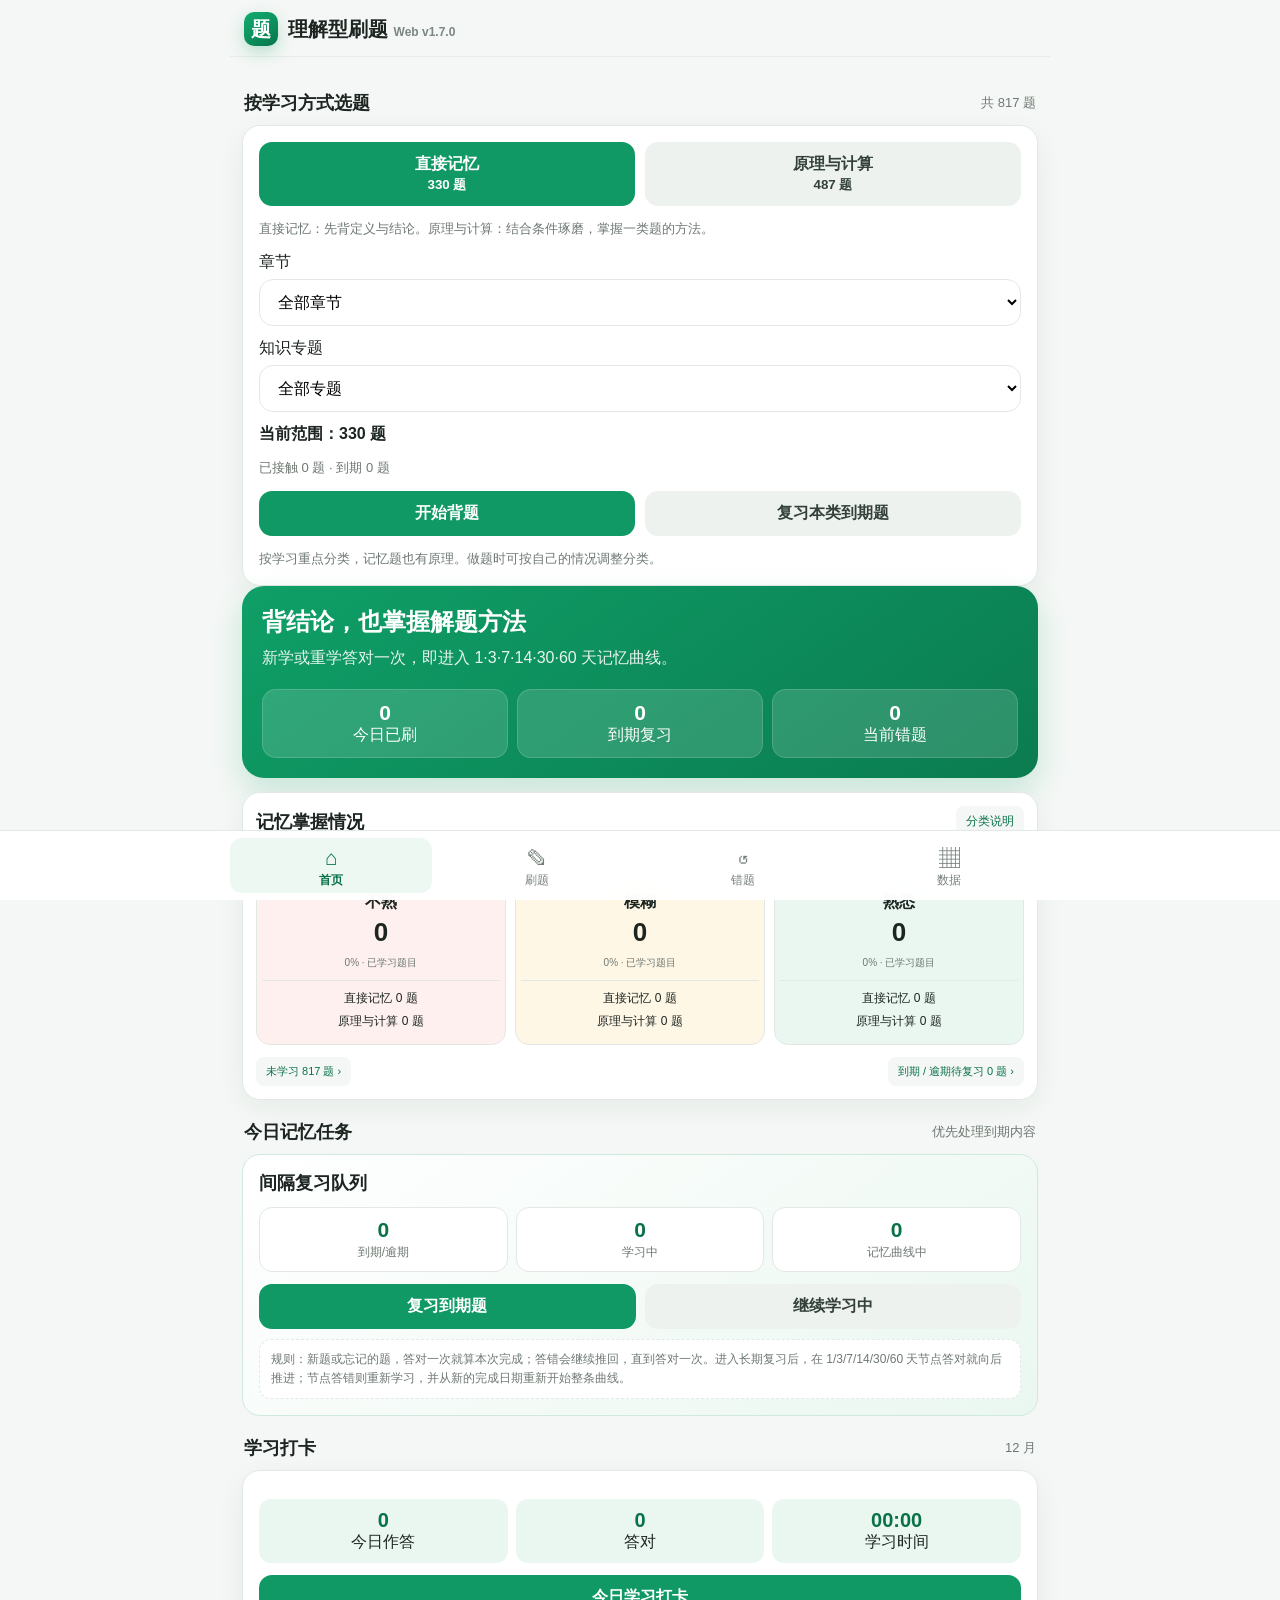
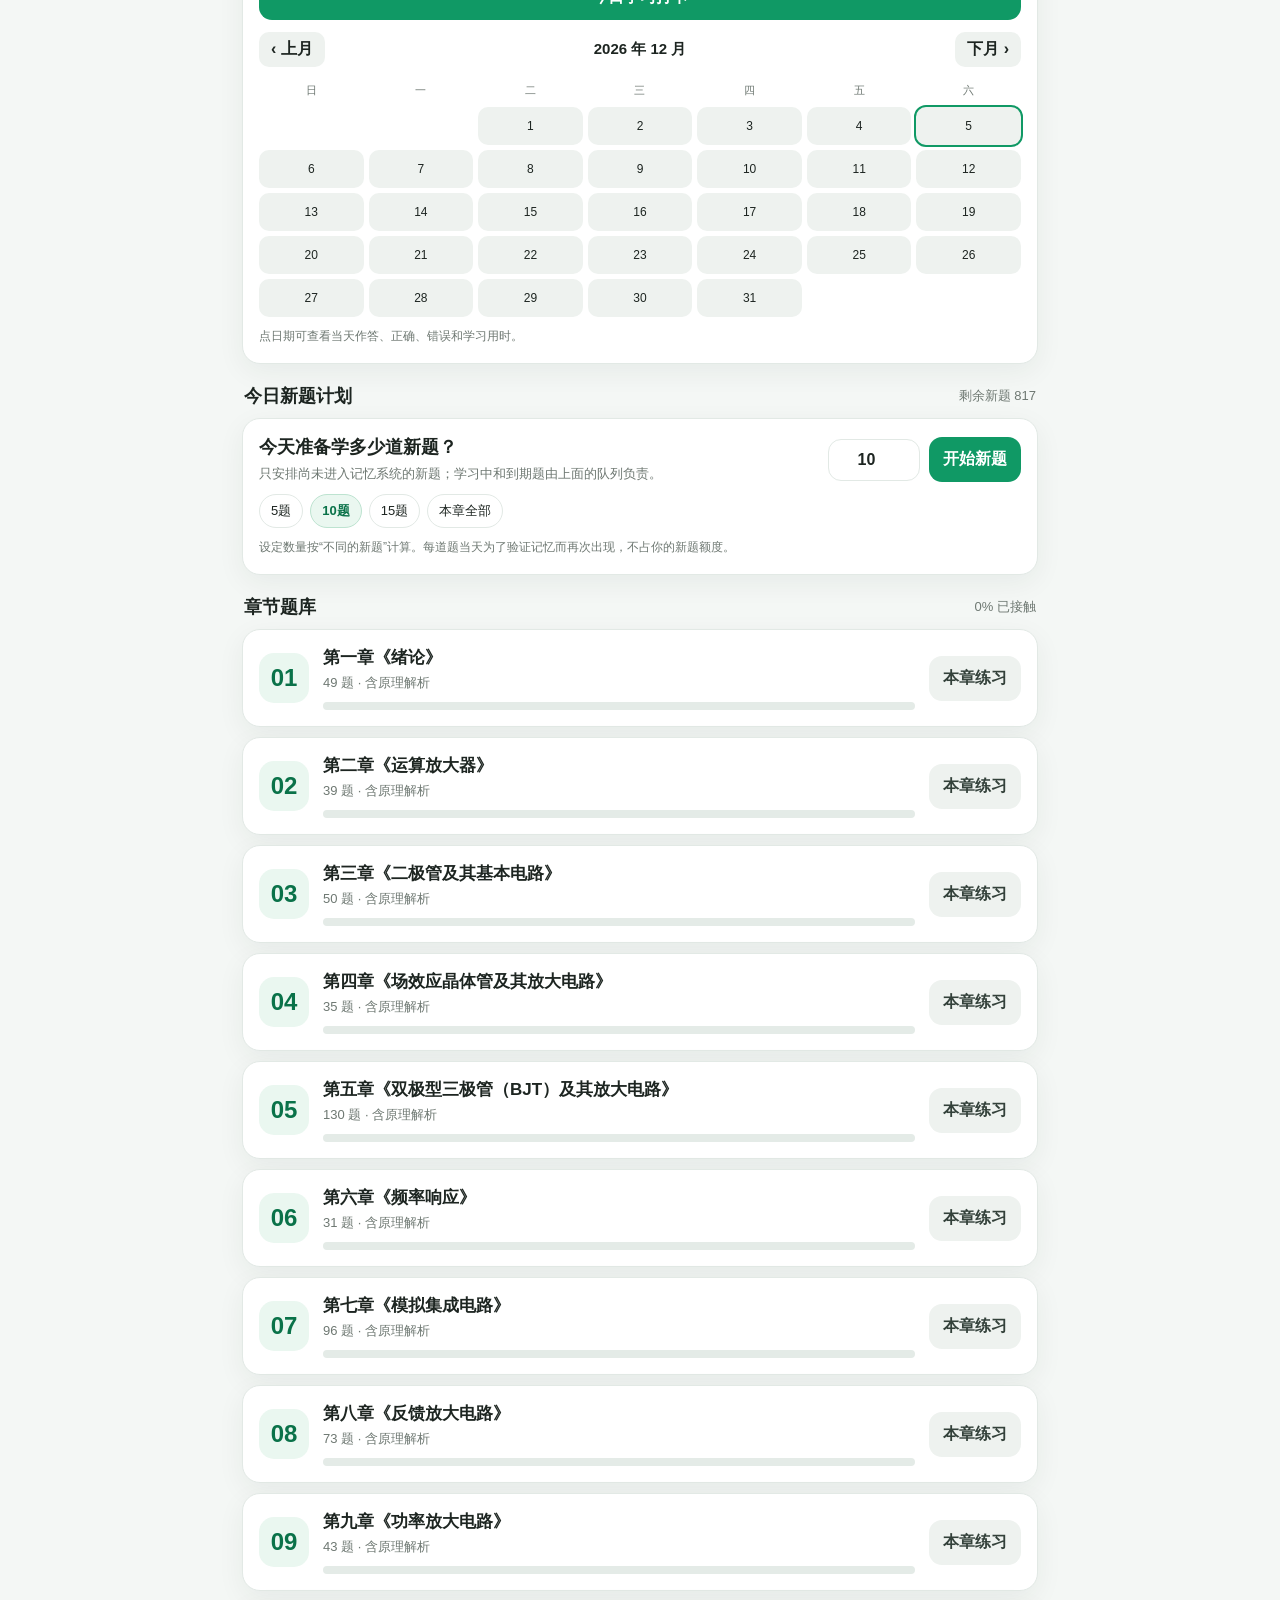
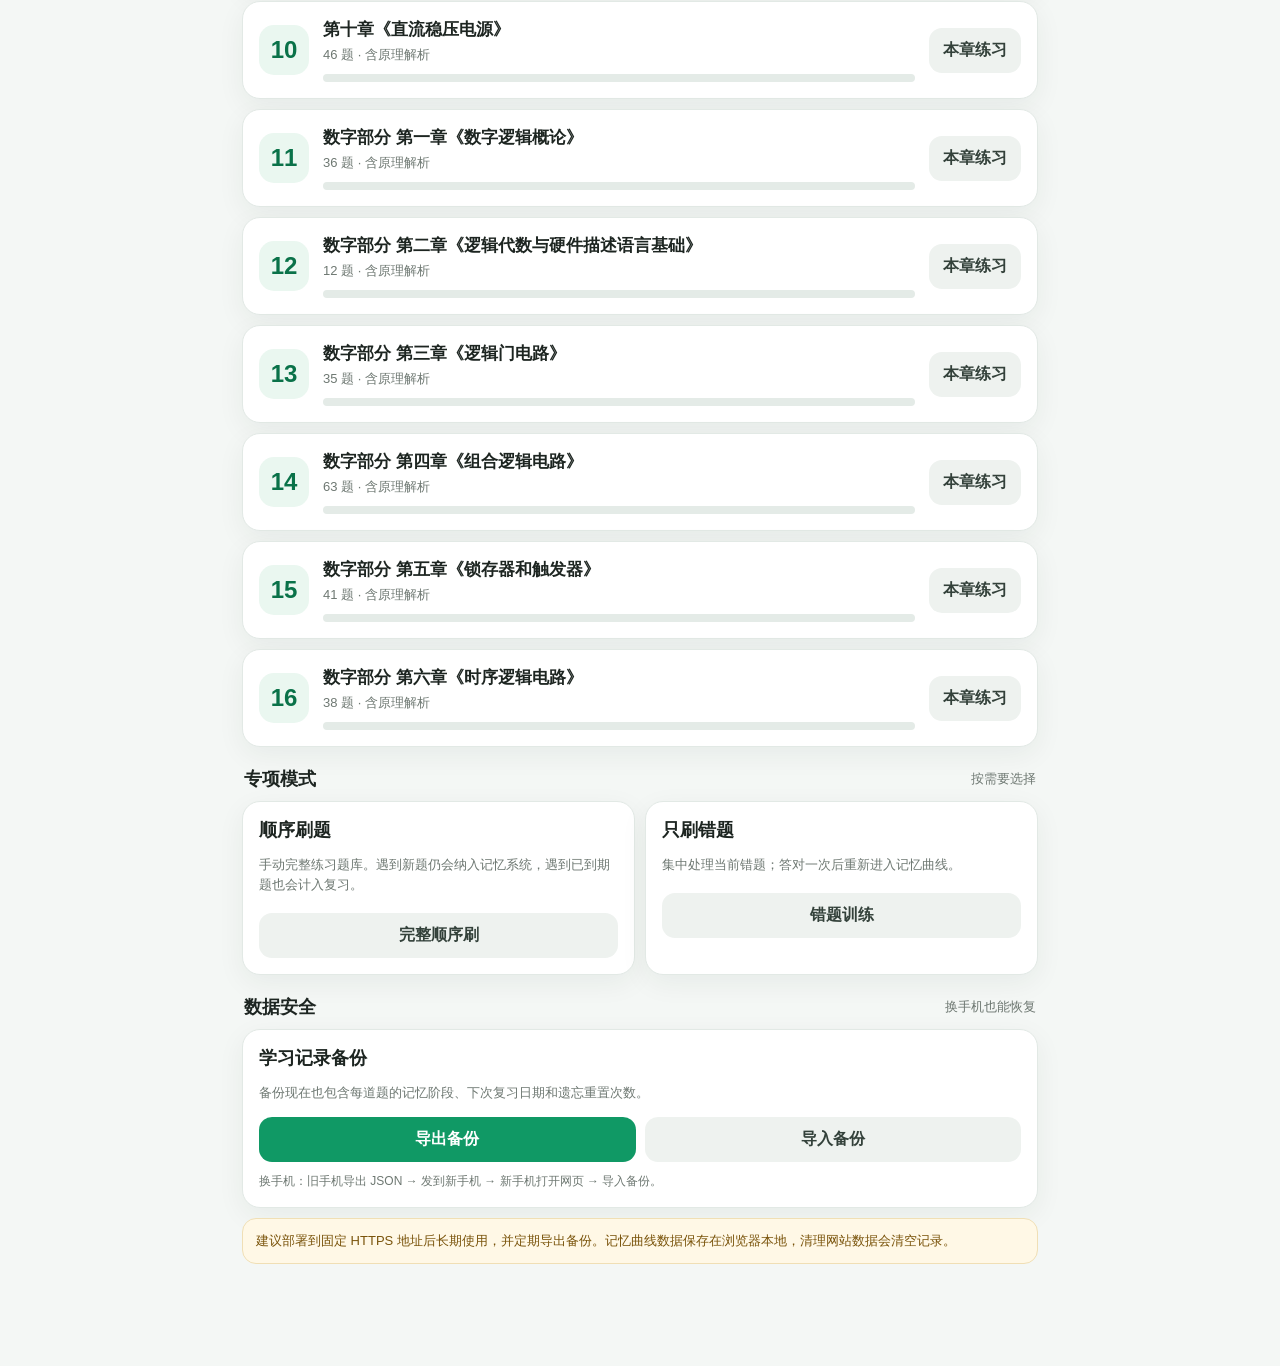
==== quiz-test/index.html @ 463d9cfa "Use self-assessment for calculation questions with reference options" ====
<!doctype html>
<html lang="zh-CN">
<head>
<meta charset="utf-8">
<meta name="viewport" content="width=device-width,initial-scale=1,viewport-fit=cover,user-scalable=no">
<meta name="theme-color" content="#0f9f67">
<link rel="manifest" href="./manifest.webmanifest?v=1">
<title>理解型刷题 · 固定网页版</title>
<style>
:root{
  --bg:#f4f7f5;--surface:#ffffff;--text:#1d2521;--muted:#6e7872;
  --line:#e2e9e5;--green:#109965;--green2:#0a7249;--green-soft:#eaf7f0;
  --red:#c94545;--red-soft:#fff0f0;--amber:#b77700;--amber-soft:#fff7e6;
  --shadow:0 8px 28px rgba(24,45,34,.06);
}
*{box-sizing:border-box;-webkit-tap-highlight-color:transparent}
html,body{margin:0;min-height:100%;background:var(--bg);color:var(--text);font-family:-apple-system,BlinkMacSystemFont,"Segoe UI","PingFang SC","Microsoft YaHei",sans-serif}
body{overscroll-behavior-y:none}
button,input{font:inherit}
button{cursor:pointer}
.app-shell{max-width:820px;margin:0 auto;min-height:100dvh;padding:env(safe-area-inset-top) 12px calc(84px + env(safe-area-inset-bottom))}
.topbar{position:sticky;top:0;z-index:20;margin:0 -12px;padding:12px 14px 10px;background:rgba(244,247,245,.94);backdrop-filter:blur(14px);border-bottom:1px solid rgba(226,233,229,.75)}
.toprow{display:flex;align-items:center;justify-content:space-between;gap:12px}
.brand{display:flex;align-items:center;gap:10px;font-size:20px;font-weight:800}
.logo{width:34px;height:34px;border-radius:10px;background:linear-gradient(145deg,#11ad71,#08764b);color:#fff;display:grid;place-items:center;font-weight:900;box-shadow:0 6px 16px rgba(16,153,101,.25)}
.top-action{border:0;background:var(--surface);padding:8px 11px;border-radius:11px;color:var(--green2);font-weight:700;box-shadow:var(--shadow)}
.content{padding:14px 0 18px}
.hero{background:linear-gradient(145deg,#0f9f67,#0b7c50);color:#fff;border-radius:22px;padding:20px;box-shadow:0 12px 30px rgba(15,159,103,.2)}
.hero h1{font-size:24px;margin:0 0 8px}
.hero p{margin:0;opacity:.9;line-height:1.55}
.hero-grid{display:grid;grid-template-columns:repeat(3,1fr);gap:9px;margin-top:18px}
.hero-stat{background:rgba(255,255,255,.14);border:1px solid rgba(255,255,255,.15);border-radius:14px;padding:11px 8px;text-align:center}
.hero-stat b{display:block;font-size:21px}
.section-title{display:flex;align-items:center;justify-content:space-between;margin:20px 2px 10px}
.section-title h2{font-size:18px;margin:0}
.section-title span{font-size:13px;color:var(--muted)}
.card{background:var(--surface);border:1px solid var(--line);border-radius:18px;padding:16px;box-shadow:var(--shadow)}
.chapter-card{display:flex;align-items:center;gap:14px}
.chapter-icon{width:50px;height:50px;border-radius:15px;background:var(--green-soft);color:var(--green2);display:grid;place-items:center;font-size:24px;font-weight:900;flex:0 0 auto}
.chapter-info{flex:1;min-width:0}
.chapter-info h3{margin:0 0 5px;font-size:17px}
.chapter-info p{margin:0;color:var(--muted);font-size:13px}
.progress{height:8px;border-radius:999px;background:#e4ebe7;overflow:hidden;margin-top:10px}
.progress>div{height:100%;background:var(--green);border-radius:999px}
.primary{border:0;background:var(--green);color:#fff;padding:12px 14px;border-radius:13px;font-weight:800}
.ghost{border:0;background:#eef2ef;color:#33413a;padding:12px 14px;border-radius:13px;font-weight:700}
.bottom-nav{position:fixed;z-index:30;left:0;right:0;bottom:0;background:rgba(255,255,255,.96);border-top:1px solid var(--line);backdrop-filter:blur(16px);padding:7px 10px calc(7px + env(safe-area-inset-bottom))}
.bottom-nav-inner{max-width:820px;margin:auto;display:grid;grid-template-columns:repeat(4,1fr);gap:4px}
.nav-btn{border:0;background:transparent;padding:7px 4px 4px;color:#758079;border-radius:12px;font-size:12px}
.nav-btn .ico{display:block;font-size:21px;line-height:1.2;margin-bottom:2px}
.nav-btn.active{background:#edf8f2;color:var(--green2);font-weight:800}
.qhead{display:flex;align-items:center;justify-content:space-between;gap:10px;margin-bottom:12px;color:var(--muted);font-size:13px}
.qtitle{font-size:20px;line-height:1.65;font-weight:750;margin:0 0 16px}
.options{display:grid;gap:10px}
.option{width:100%;border:1.5px solid var(--line);background:#fff;text-align:left;border-radius:15px;padding:14px 15px;line-height:1.5;font-size:16px}
.option.selected{border-color:var(--green);background:#f0faf5}
.option.correct{border-color:#158655;background:#eaf8f1}
.option.wrong{border-color:var(--red);background:var(--red-soft)}
.fill-row{display:flex;gap:8px}
.fill{flex:1;min-width:0;border:1.5px solid var(--line);border-radius:14px;padding:13px 14px;font-size:16px;outline:none;background:#fff}
.fill:focus{border-color:var(--green)}
.answer-banner{margin-top:15px;padding:14px;border-radius:14px;line-height:1.55}
.answer-banner.good{background:var(--green-soft);color:#0d6841}
.answer-banner.bad{background:var(--red-soft);color:#a53131}
.analysis{margin-top:14px;border-top:1px dashed #d6ded9;padding-top:10px}
.analysis h3{font-size:17px;margin:4px 0 10px}
.analysis-block{padding:13px 14px;border-radius:14px;margin:9px 0;line-height:1.68;font-size:15px}
.analysis-block b{display:block;margin-bottom:3px}
.analysis-block.principle{background:var(--green-soft)}
.analysis a{color:inherit;text-decoration:underline}
.analysis-block.why{background:#f5f7f6}
.analysis-block.mistake{background:#fff3ee}
.analysis-block.memory{background:var(--amber-soft)}
.qactions{display:flex;gap:9px;margin-top:15px}
.qactions button{flex:1}
.reinforce-note{margin-top:10px;color:var(--amber);font-size:13px}
.grid2{display:grid;grid-template-columns:1fr 1fr;gap:10px}
.metric{background:var(--surface);border:1px solid var(--line);border-radius:16px;padding:16px}
.metric b{display:block;font-size:26px;color:var(--green2);margin-bottom:4px}
.metric span{font-size:13px;color:var(--muted)}
.list{display:grid;gap:10px}
.wrong-card{background:#fff;border:1px solid var(--line);border-radius:16px;padding:14px}
.wrong-card h4{margin:0 0 7px;font-size:15px;line-height:1.5}
.tag{display:inline-block;font-size:12px;padding:4px 8px;border-radius:999px;background:#eef3f0;color:#536059}
.mini{font-size:13px;color:var(--muted);line-height:1.55}
.empty{text-align:center;padding:40px 18px;color:var(--muted)}
.install-tip{background:#fff8e6;border:1px solid #f0dfb5;border-radius:14px;padding:12px 13px;font-size:13px;line-height:1.55;color:#79530a;margin-top:10px}
.plan-row{display:flex;gap:9px;align-items:center;flex-wrap:wrap}
.plan-input{width:92px;border:1.5px solid var(--line);background:var(--surface);color:var(--text);border-radius:13px;padding:11px 12px;outline:none;text-align:center;font-weight:800}
.plan-input:focus{border-color:var(--green)}
.quick-counts{display:flex;gap:7px;flex-wrap:wrap;margin-top:10px}
.quick-counts button{border:1px solid var(--line);background:var(--surface);color:var(--text);border-radius:999px;padding:7px 11px;font-size:13px}
.quick-counts button.active{background:var(--green-soft);border-color:#bde3d0;color:var(--green2);font-weight:800}
.backup-actions{display:grid;grid-template-columns:1fr 1fr;gap:9px;margin-top:12px}
.backup-note{margin-top:10px;font-size:12px;line-height:1.65;color:var(--muted)}
.memory-card{border:1px solid #cfe9dc;background:linear-gradient(145deg,var(--surface),var(--green-soft));border-radius:18px;padding:16px}
.memory-grid{display:grid;grid-template-columns:repeat(3,1fr);gap:8px;margin-top:12px}
.memory-stat{background:var(--surface);border:1px solid var(--line);border-radius:13px;padding:10px 8px;text-align:center}
.memory-stat b{display:block;font-size:21px;color:var(--green2)}
.memory-stat span{font-size:12px;color:var(--muted)}
.memory-actions{display:grid;grid-template-columns:1fr 1fr;gap:9px;margin-top:12px}
.memory-hint{margin-top:10px;padding:10px 11px;border-radius:12px;background:var(--surface);border:1px dashed var(--line);font-size:12px;line-height:1.6;color:var(--muted)}
.status-pill{display:inline-block;padding:4px 8px;border-radius:999px;background:var(--green-soft);color:var(--green2);font-size:12px;font-weight:800}


.toast{position:fixed;left:50%;bottom:92px;transform:translateX(-50%) translateY(15px);background:#1f2924;color:#fff;border-radius:12px;padding:10px 14px;opacity:0;pointer-events:none;transition:.2s;z-index:100;font-size:13px}
.toast.show{opacity:1;transform:translateX(-50%) translateY(0)}
@media(max-width:520px){
  .app-shell{padding-left:9px;padding-right:9px}
  .topbar{margin-left:-9px;margin-right:-9px}
  .hero{padding:18px 16px;border-radius:19px}
  .hero h1{font-size:22px}
  .qtitle{font-size:18px}
  .analysis-block{font-size:14px}
}
@media(prefers-color-scheme:dark){
  :root{--bg:#111814;--surface:#18211c;--text:#eaf2ed;--muted:#9aa79f;--line:#2a3730;--green-soft:#173328;--red-soft:#351f1f;--amber-soft:#332a18;--shadow:none}
  .topbar{background:rgba(17,24,20,.94)}
  .option,.fill{background:#18211c;color:var(--text)}
  .ghost{background:#25312b;color:#d7e1db}
  .answer-banner.good{color:#a8efcb}
  .answer-banner.bad{color:#ffb4b4}
  .analysis-block.why{background:#202a25}
  .analysis-block.mistake{background:#321f1b}
  .bottom-nav{background:rgba(24,33,28,.97)}
}

.study-timer{display:flex;align-items:center;gap:7px;font-variant-numeric:tabular-nums;color:var(--green2);font-weight:800;font-size:13px}
.check-card{margin-top:10px}
.check-grid{display:grid;grid-template-columns:repeat(3,1fr);gap:8px;margin:12px 0}
.check-stat{text-align:center;background:var(--green-soft);border-radius:12px;padding:10px 5px}
.check-stat b{display:block;font-size:20px;color:var(--green2)}
.calendar-nav{display:flex;align-items:center;justify-content:space-between;margin:12px 0 4px}
.calendar-nav button{border:0;background:#eef2ef;color:var(--text);border-radius:10px;padding:7px 12px;font-weight:800}
.calendar-nav b{font-size:15px}
.calendar{display:grid;grid-template-columns:repeat(7,1fr);gap:5px;margin-top:12px}
.cal-head{text-align:center;font-size:11px;color:var(--muted);padding:4px 0}
.cal-day{border:0;min-height:38px;border-radius:10px;background:#eef2ef;color:var(--text);font-size:12px}
.cal-day.done{background:var(--green);color:#fff;font-weight:800}
.cal-day.today{outline:2px solid var(--green)}
</style>
<link rel="stylesheet" href="./mastery.css?v=dark3">
<script src="./mastery-core.js?v=1"></script>
<script src="./auto-backup.js"></script>
<style>.bank-figure{display:block;max-width:100%;height:auto;margin:12px 0;padding:6px;background:#fff;border-radius:8px;box-sizing:border-box}.option .bank-figure{margin:6px 0}</style>
</head>
<body>
<div id="app"></div>
<div id="toast" class="toast"></div>
<script>
window.__EMBEDDED_QUESTIONS__=[{"id":1,"chapter":"第一章《绪论》","type":"choice","q":"基尔霍夫电压定律适用于对（ ）列电压方程。","options":["A. 回路","B. 节点","C. 支路","D. 干路"],"answer":"A","principle":"基尔霍夫电压定律（KVL）的研究对象是闭合回路。沿任意闭合回路绕行一周，各段电压的代数和恒为 0。","why":"它本质上来自能量守恒：电荷沿闭合路径走一圈后回到原点，单位电荷的总能量变化必须为 0。","mistake":"节点对应的是 KCL（基尔霍夫电流定律），不是 KVL。","memory":"KVL 看回路，KCL 看节点。","tag":"基尔霍夫定律","studyKind":"memory","topic":"电路定律与分析方法","classificationReason":"定义、名称或常用结论，适合先记忆。"},{"id":2,"chapter":"第一章《绪论》","type":"choice","q":"理想变压器主要特性不包括（ ）。","options":["A. 变换电压","B. 变换电流","C. 变换功率","D. 变换阻抗"],"answer":"C","principle":"理想变压器可以按匝数比改变电压和电流，也可以把负载阻抗折算到原边。","why":"理想情况下没有铜耗、铁耗等损耗，因此输入功率等于输出功率，即 P₁=P₂。它不是把功率变大或变小，而是电压、电流反向变化来保持功率不变。","mistake":"看到“能变电压、能变电流”容易误以为功率也被变换。理想变压器只改变电压/电流比例，不改变总功率。","memory":"理想变压器：U 变、I 变、R 变，P 不变。","tag":"变压器","studyKind":"understand","topic":"交流电路、变压器与互感","classificationReason":"需要结合条件判断、理解电路关系或代入公式。"},{"id":3,"chapter":"第一章《绪论》","type":"choice","q":"正弦稳态电路中，R、L 和 C 串联，它们的电压有效值分别为 4V、3V 和 6V，则它们串联的总电压有效值为（ ）。","options":["A. 7V","B. 1V","C. 5V","D. 13V"],"answer":"C","principle":"RLC 串联交流电路中，U_R 与电流同相；U_L 超前电流 90°；U_C 滞后电流 90°。","why":"所以 U_L 与 U_C 方向相反，先相减，再与 U_R 做直角合成：U = √[U_R² + (U_L-U_C)²] = √[4² + (3-6)²] = √25 = 5V。","mistake":"不能直接 4+3+6=13V，因为交流电压存在相位关系，不能普通相加。","memory":"RLC 串联总电压：先 L-C，再和 R 勾股。","tag":"RLC","studyKind":"understand","topic":"交流电路、变压器与互感","classificationReason":"需要结合条件判断、理解电路关系或代入公式。"},{"id":4,"chapter":"第一章《绪论》","type":"choice","q":"对于一个具有 n 个节点、b 条支路的连通电路来说，可以列出独立的 KCL 方程的数目是（ ）。","options":["A. b−1","B. n−1","C. b−n+1","D. b−n−1"],"answer":"B","principle":"KCL 对每个节点都能列方程，但所有节点方程并不全部独立。","why":"如果 n 个节点都列 KCL，最后一个节点方程能由前 n−1 个方程相加得到，所以独立方程只有 n−1 个。","mistake":"b−n+1 是独立 KVL 回路数的常见表达式，不是独立 KCL 方程数。","memory":"节点 n 个 → 独立 KCL：n−1 个。","tag":"基尔霍夫定律","studyKind":"memory","topic":"电路定律与分析方法","classificationReason":"定义、名称或常用结论，适合先记忆。"},{"id":5,"chapter":"第一章《绪论》","type":"choice","q":"在正弦稳态 RLC 串联电路发生谐振后，当 ω 增加时，电路呈现（ ）。","options":["A. 电阻性","B. 电容性","C. 电感性","D. 无法确定"],"answer":"C","principle":"RLC 串联电路的总电抗 X = X_L - X_C，其中 X_L=ωL，X_C=1/(ωC)。","why":"谐振时 X_L=X_C。继续增大 ω 后，X_L 随 ω 增大，而 X_C 随 ω 增大反而减小，于是 X_L>X_C，总电抗为正，表现为电感性。","mistake":"只记住“谐振时纯电阻”还不够；频率超过谐振点后会转为电感性，低于谐振点时则为电容性。","memory":"串联 RLC：低频容性，高频感性，谐振纯阻性。","tag":"RLC","studyKind":"understand","topic":"交流电路、变压器与互感","classificationReason":"需要结合条件判断、理解电路关系或代入公式。"},{"id":6,"chapter":"第一章《绪论》","type":"choice","q":"当实际电流源开路时，该电流源内部（ ）。","options":["A. 有电流，有功率损耗","B. 无电流，无功率损耗","C. 有电流，无功率损耗","D. 无法确定"],"answer":"A","principle":"实际电流源可近似看成理想电流源与内阻并联。","why":"外部开路时，负载支路没有电流，但理想电流源产生的电流仍可在内部并联电阻中流动，因此内阻上有功率损耗。","mistake":"“外部开路没有输出电流”不等于“电源内部没有电流”。要区分外部支路和内部等效支路。","memory":"外面开路，里面不一定没电流。","tag":"电源模型","studyKind":"understand","topic":"交直流通路与小信号模型","classificationReason":"需要结合条件判断、理解电路关系或代入公式。"},{"id":7,"chapter":"第一章《绪论》","type":"choice","q":"在换路瞬间，下列说法中正确的是（ ）。","options":["A. 电感电流不能跃变","B. 电感电压必然跃变","C. 电容电流必然跃变","D. 无法确定"],"answer":"A","principle":"换路定则：电感电流 i_L 在换路瞬间不能突变；电容电压 u_C 在换路瞬间不能突变。","why":"若电感电流瞬间突变，由 u_L=L·di/dt 可知需要无穷大电压；若电容电压瞬间突变，由 i_C=C·du/dt 可知需要无穷大电流。真实电路无法提供这种无限量。","mistake":"不能突变的是电感电流和电容电压，而不是电感电压、电容电流。","memory":"电感保电流，电容保电压。","tag":"换路定则","studyKind":"memory","topic":"电路定律与分析方法","classificationReason":"定义、名称或常用结论，适合先记忆。"},{"id":8,"chapter":"第一章《绪论》","type":"choice","q":"换路定则的本质是遵循（ ）。","options":["A. 电荷守恒","B. 电压守恒","C. 电流守恒","D. 能量守恒"],"answer":"D","principle":"电感和电容都是储能元件：电感储磁场能，电容储电场能。","why":"如果 i_L 或 u_C 在瞬间发生有限幅度突变，就意味着储能在零时间内发生有限变化，需要无限大的瞬时功率，这不符合实际物理过程。因此换路定则的物理本质与能量连续性、能量守恒相关。","mistake":"很多人会把 KCL 的“电荷守恒”混到这里。换路定则重点是储能元件状态量不能无条件瞬变。","memory":"换路看储能，储能不能凭空瞬变。","tag":"换路定则","studyKind":"memory","topic":"电路定律与分析方法","classificationReason":"定义、名称或常用结论，适合先记忆。"},{"id":9,"chapter":"第一章《绪论》","type":"choice","q":"为了从信号中提取高频部分，应选用（ ）。","options":["A. 低通滤波器","B. 带通滤波器","C. 高通滤波器","D. 带阻滤波器"],"answer":"C","principle":"高通滤波器允许高于截止频率的信号通过，抑制低频和直流成分。","why":"题目明确要提取高频部分，因此最直接对应高通滤波器。","mistake":"若题目说“只取某一个中间频段”，才更符合带通滤波器。","memory":"取高频 → 高通；取低频 → 低通。","tag":"滤波器","studyKind":"memory","topic":"信号、频谱与基本指标","classificationReason":"定义、名称或常用结论，适合先记忆。"},{"id":10,"chapter":"第一章《绪论》","type":"choice","q":"为防止 50Hz 电网电压干扰混入信号之中，应选用（ ）。","options":["A. 低通滤波器","B. 带通滤波器","C. 高通滤波器","D. 带阻滤波器"],"answer":"D","principle":"带阻滤波器会压制某一段频率，而允许该频段两侧的信号通过。阻带很窄时又常称为陷波器。","why":"50Hz 电网干扰是一个已知、固定附近频率的干扰，最典型的做法就是在 50Hz 附近设置带阻/陷波。","mistake":"直接用高通或低通虽然也可能压掉 50Hz，但往往会同时损失一大片有用频率。","memory":"去掉一个指定频率 → 带阻/陷波。","tag":"滤波器","studyKind":"understand","topic":"信号、频谱与基本指标","classificationReason":"需要结合条件判断、理解电路关系或代入公式。"},{"id":11,"chapter":"第一章《绪论》","type":"choice","q":"为获取信号中的直流成分，应选用（ ）。","options":["A. 低通滤波器","B. 带通滤波器","C. 高通滤波器","D. 带阻滤波器"],"answer":"A","principle":"直流分量的频率就是 0Hz，属于最低频部分。","why":"低通滤波器允许直流和低频通过，并抑制较高频率，因此适合保留直流分量。","mistake":"高通滤波器恰恰会把直流成分滤掉。","memory":"DC = 0Hz，所以要低通。","tag":"滤波器","studyKind":"memory","topic":"信号、频谱与基本指标","classificationReason":"定义、名称或常用结论，适合先记忆。"},{"id":12,"chapter":"第一章《绪论》","type":"choice","q":"收音机用于选台的滤波器应为（ ）。","options":["A. 低通滤波器","B. 高通滤波器","C. 带通滤波器","D. 带阻滤波器"],"answer":"C","principle":"不同电台占据不同的载波频率或频道频带。","why":"选台就是从许多频率中挑出目标频率附近的一小段，同时压制其它频率，所以使用带通滤波器。","mistake":"不是只保留所有高频或所有低频，而是只保留某一段。","memory":"选一个频道 → 选一个频带 → 带通。","tag":"滤波器","studyKind":"memory","topic":"信号、频谱与基本指标","classificationReason":"定义、名称或常用结论，适合先记忆。"},{"id":13,"chapter":"第一章《绪论》","type":"choice","q":"下列关于滞回比较器的说法，不正确的是（ ）。","options":["A. 滞回比较器有两个门限电压","B. 构成滞回比较器的集成运放工作在线性区","C. 滞回比较器电路一定外加了正反馈","D. 滞回比较器的输出电压只有两种可能，即正的最大值或负的最大值"],"answer":"B","principle":"滞回比较器又叫施密特触发器，利用正反馈形成两个不同的翻转门限。","why":"比较器工作时输出通常快速进入正饱和或负饱和，属于非线性工作状态，并非线性放大区。因此 B 错。","mistake":"运放既可以做线性放大，也可以做比较器。只要做比较器，就通常不再满足线性区的虚短条件。","memory":"滞回比较器：正反馈、双门限、输出饱和。","tag":"比较器","studyKind":"understand","topic":"运算电路与比较器","classificationReason":"需要结合条件判断、理解电路关系或代入公式。"},{"id":14,"chapter":"第一章《绪论》","type":"fill","q":"自然界的各种物理量必须首先经过 ______ 将非电量转换为电量，即 ______。","answers":[["传感器"],["电信号","电量信号"]],"display_answer":"传感器；电信号","principle":"测量系统不能直接处理温度、压力、位移、光强等许多非电物理量，通常先要将它们转换成可测量、可传输、可处理的电信号。","why":"传感器负责完成这种“非电量 → 电量”的转换。例如光电探测器把光强转换成电流或电压。","mistake":"这类基础填空通常标准答案是传感器。","memory":"先传感，再处理。","tag":"传感器","studyKind":"memory","topic":"信号、频谱与基本指标","classificationReason":"定义、名称或常用结论，适合先记忆。"},{"id":15,"chapter":"第一章《绪论》","type":"fill","q":"信号在频域中表示的图形或曲线称为信号的 ______。","answers":[["频谱"]],"display_answer":"频谱","principle":"一个信号既可以从时间角度看，也可以从频率角度看。","why":"把信号拆解成不同频率成分后，用频率作为横坐标表示其幅度或相位，就得到频谱。","mistake":"波形通常指时域图；频谱才是频域图。","memory":"时域看波形，频域看频谱。","tag":"频谱","studyKind":"memory","topic":"信号、频谱与基本指标","classificationReason":"定义、名称或常用结论，适合先记忆。"},{"id":16,"chapter":"第一章《绪论》","type":"fill","q":"通过傅立叶变换可以实现信号从 ______ 到频域的变换。","answers":[["时域"]],"display_answer":"时域","principle":"傅立叶变换是时域与频域之间最核心的数学桥梁之一。","why":"输入一个随时间变化的信号 x(t)，傅立叶变换得到 X(ω)，从而看出信号中包含哪些频率以及各自的强弱和相位。","mistake":"傅立叶正变换一般说时域到频域；逆傅立叶变换则是频域回到时域。","memory":"FT：时 → 频；IFT：频 → 时。","tag":"傅立叶变换","studyKind":"memory","topic":"信号、频谱与基本指标","classificationReason":"定义、名称或常用结论，适合先记忆。"},{"id":17,"chapter":"第一章《绪论》","type":"fill","q":"各种信号各频率分量的 ______ 随角频率变化的分布，称为该信号的幅度频谱。","answers":[["幅度","振幅"]],"display_answer":"幅度","principle":"傅立叶变换结果一般可以写成幅度 + 相位的形式。","why":"其中各个频率分量的幅度 |X(ω)| 随 ω 的变化关系，就是幅度频谱。","mistake":"不要把幅度频谱和相位频谱混淆；一个看大小，一个看相位角。","memory":"幅度频谱看 |X(ω)|。","tag":"频谱","studyKind":"memory","topic":"信号、频谱与基本指标","classificationReason":"定义、名称或常用结论，适合先记忆。"},{"id":18,"chapter":"第一章《绪论》","type":"fill","q":"各种信号各频率分量的 ______ 随角频率变化的分布，称为该信号的相位频谱。","answers":[["相位"]],"display_answer":"相位","principle":"频域中的每一个频率成分除了有大小，还具有相位信息。","why":"各频率分量的相位角 ∠X(ω) 随角频率 ω 的变化关系，就是相位频谱。","mistake":"只看幅度频谱无法完整描述一般信号，相位信息也会影响时域波形。","memory":"相位频谱看 ∠X(ω)。","tag":"频谱","studyKind":"memory","topic":"信号、频谱与基本指标","classificationReason":"定义、名称或常用结论，适合先记忆。"},{"id":19,"chapter":"第一章《绪论》","type":"fill","q":"周期信号的频谱都由 ______、______以及______组成。","answers":[["直流分量"],["基波分量"],["无穷多项高次谐波分量","无穷多项高次谐波"]],"display_answer":"直流分量；基波分量；无穷多项高次谐波分量","principle":"周期信号可用傅里叶级数分解为直流分量、基波分量以及各次谐波分量。","why":"其中基波频率是原信号的基本频率，高次谐波频率为基波频率的整数倍。","mistake":"不要把“基波”和“高次谐波”混为一谈。","memory":"周期频谱：直流 + 基波 + 高次谐波。","tag":"信号频谱","studyKind":"memory","topic":"信号、频谱与基本指标","classificationReason":"定义、名称或常用结论，适合先记忆。"},{"id":20,"chapter":"第一章《绪论》","type":"fill","q":"在时间上和幅值上均是连续的信号 ______。","answers":[["称为模拟信号","模拟信号"]],"display_answer":"称为模拟信号","principle":"时间连续、幅值连续是模拟信号的基本特征。","why":"模拟信号在时间轴上连续取值，幅值也连续变化。","mistake":"不要与数字信号混淆。","memory":"时间连续 + 幅值连续 → 模拟信号。","tag":"信号分类","studyKind":"memory","topic":"信号、频谱与基本指标","classificationReason":"定义、名称或常用结论，适合先记忆。"},{"id":21,"chapter":"第一章《绪论》","type":"fill","q":"在时间上和幅值上均是离散的信号 ______。","answers":[["称为数字信号","数字信号"]],"display_answer":"称为数字信号","principle":"时间离散、幅值离散是数字信号的典型特征。","why":"数字系统通常以离散时刻和离散数值表示信息。","mistake":"只时间离散而幅值连续的信号不属于这里所说的典型数字信号定义。","memory":"时间离散 + 幅值离散 → 数字信号。","tag":"信号分类","studyKind":"memory","topic":"信号、频谱与基本指标","classificationReason":"定义、名称或常用结论，适合先记忆。"},{"id":22,"chapter":"第一章《绪论》","type":"fill","q":"放大电路分为 ______、______、______以及______四类。","answers":[["电压放大电路"],["电流放大电路"],["互阻放大电路"],["互导放大电路"]],"display_answer":"电压放大电路；电流放大电路；互阻放大电路；互导放大电路","principle":"按输入输出信号的电压、电流关系，放大电路可分为四类基本模型。","why":"分别对应电压→电压、电流→电流、电流→电压和电压→电流的变换关系。","mistake":"互阻与互导的输入输出量方向容易记反。","memory":"电压放大、电流放大、互阻、互导。","tag":"放大电路","studyKind":"memory","topic":"信号、频谱与基本指标","classificationReason":"定义、名称或常用结论，适合先记忆。"},{"id":23,"chapter":"第一章《绪论》","type":"fill","q":"______、______、______、______和______等主要性能指标是衡量放大电路的标准。","answers":[["输入电阻"],["输出电阻"],["增益"],["频率响应"],["非线性失真"]],"display_answer":"输入电阻；输出电阻；增益；频率响应；非线性失真","principle":"放大电路不能只看“放大多少”，还要考察输入输出特性、频率特性以及失真。","why":"这些指标共同反映放大电路的信号传输、带负载和保真能力。","mistake":"性能指标不只包括增益。","memory":"输入、输出、增益、频响、失真。","tag":"放大电路","studyKind":"memory","topic":"信号、频谱与基本指标","classificationReason":"定义、名称或常用结论，适合先记忆。"},{"id":24,"chapter":"第一章《绪论》","type":"fill","q":"放大电路的增益实际上反映了______的能力。","answers":[["电路在输入信号控制下，将供电电源能量转换为信号能量","将供电电源能量转换为信号能量"]],"display_answer":"电路在输入信号控制下，将供电电源能量转换为信号能量","principle":"放大并不是凭空产生能量，而是输入信号控制电路，把电源提供的能量转换到输出信号中。","why":"因此增益反映的是能量转换能力，而不是简单的“制造能量”。","mistake":"不要把放大理解成输出能量凭空增加。","memory":"放大：小信号控制电源能量。","tag":"放大电路","studyKind":"memory","topic":"信号、频谱与基本指标","classificationReason":"定义、名称或常用结论，适合先记忆。"},{"id":25,"chapter":"第一章《绪论》","type":"fill","q":"放大电路的电压增益和电流增益在工程上常用“分贝”表示，其表达式分别是 ______、______。","answers":[["20lg|Av|","20lgAv","20 lg|Av|","20lg|A_v|"],["20lg|Ai|","20lgAi","20 lg|Ai|","20lg|A_i|"]],"display_answer":"20lg|Av|；20lg|Ai|（dB）","principle":"电压增益和电流增益用分贝表示时采用20lg形式。","why":"电压、电流属于幅值量，分贝表达式为20倍常用对数；功率增益则使用10lg。","mistake":"不要把功率增益的10lg与电压、电流增益的20lg混淆。","memory":"电压/电流：20lg；功率：10lg。","tag":"增益与分贝","studyKind":"memory","topic":"信号、频谱与基本指标","classificationReason":"定义、名称或常用结论，适合先记忆。"},{"id":26,"chapter":"第一章《绪论》","type":"fill","q":"放大电路的频率响应指的是，在输入正弦信号情况下，输出随______的稳态响应。","answers":[["输入信号频率连续变化","输入信号频率","频率连续变化"]],"display_answer":"输入信号频率连续变化","principle":"频率响应描述放大电路在不同输入频率下的稳态输出特性。","why":"输入信号保持为正弦形式，只连续改变其频率，再观察输出如何变化。","mistake":"频率响应不是单纯指某一个固定频率下的输出。","memory":"改输入频率，看稳态输出。","tag":"频率响应","studyKind":"memory","topic":"频率响应与振荡","classificationReason":"定义、名称或常用结论，适合先记忆。"},{"id":27,"chapter":"第一章《绪论》","type":"fill","q":"幅频响应是指______之间的关系。","answers":[["电压增益的模与角频率","电压增益模与角频率"]],"display_answer":"电压增益的模与角频率","principle":"幅频响应关注增益幅值随角频率的变化。","why":"对复数电压增益取模，得到幅值，再观察它随ω的变化。","mistake":"相位随频率变化属于相频响应。","memory":"幅频看大小，相频看相位。","tag":"频率响应","studyKind":"memory","topic":"频率响应与振荡","classificationReason":"定义、名称或常用结论，适合先记忆。"},{"id":28,"chapter":"第一章《绪论》","type":"fill","q":"相频响应是指______之间的关系。","answers":[["放大电路输出与输入正弦电压信号的相位差与角频率","输出与输入正弦电压信号的相位差与角频率"]],"display_answer":"放大电路输出与输入正弦电压信号的相位差与角频率","principle":"相频响应描述输出相对于输入的相位差随角频率的变化。","why":"同一频率下，输入和输出可能存在相位超前或滞后；改变ω后观察这种相位差如何变化。","mistake":"不要把相位差和幅值变化混在一起。","memory":"相频看相位差随ω。","tag":"频率响应","studyKind":"memory","topic":"频率响应与振荡","classificationReason":"定义、名称或常用结论，适合先记忆。"},{"id":29,"chapter":"第一章《绪论》","type":"truefalse","q":"在一阶电路中，时间常数的大小不影响电路过渡过程持续的时间。","options":["A. 对","B. 错"],"answer":"B","display_answer":"错","principle":"一阶电路的时间常数τ直接决定过渡过程快慢。τ越大，达到稳态所需时间通常越长。","why":"时间常数不是只影响幅值，它还决定过渡过程的时间尺度。","mistake":"时间常数不是只影响幅值，它还决定过渡过程的时间尺度。","memory":"τ大 → 变化慢；τ小 → 变化快。","tag":"一阶电路","studyKind":"understand","topic":"电路定律与分析方法","classificationReason":"需要结合条件判断、理解电路关系或代入公式。"},{"id":30,"chapter":"第一章《绪论》","type":"truefalse","q":"三要素法可以计算一阶电路中各处的电压和电流。","options":["A. 对","B. 错"],"answer":"A","display_answer":"对","principle":"三要素法通过初始值、最终值和时间常数描述一阶电路响应。","why":"只要电路可等效为一阶动态电路，就可用三要素法求相关响应。","mistake":"只要电路可等效为一阶动态电路，就可用三要素法求相关响应。","memory":"三要素：初始值、最终值、时间常数。","tag":"一阶电路","studyKind":"understand","topic":"电路定律与分析方法","classificationReason":"需要结合条件判断、理解电路关系或代入公式。"},{"id":31,"chapter":"第一章《绪论》","type":"truefalse","q":"当两个线圈的耦合系数等于1时为全耦合。","options":["A. 对","B. 错"],"answer":"A","display_answer":"对","principle":"耦合系数k反映两个线圈磁耦合程度，k=1表示理想全耦合。","why":"此时一个线圈产生的磁通全部链过另一个线圈。","mistake":"此时一个线圈产生的磁通全部链过另一个线圈。","memory":"k=1 → 全耦合。","tag":"耦合电路","studyKind":"memory","topic":"交直流通路与小信号模型","classificationReason":"定义、名称或常用结论，适合先记忆。"},{"id":32,"chapter":"第一章《绪论》","type":"truefalse","q":"无源线性二端口无论是否对称，Z参数中只有2个参数是独立的。","options":["A. 对","B. 错"],"answer":"B","display_answer":"错","principle":"一般线性二端口的Z参数有4个参数；只有在满足互易、对称等附加条件时才可能减少独立参数。","why":"题目说“无论是否对称”过于绝对。","mistake":"题目说“无论是否对称”过于绝对。","memory":"一般二端口：4参数；附加条件才减少。","tag":"二端口网络","studyKind":"understand","topic":"电路定律与分析方法","classificationReason":"需要结合条件判断、理解电路关系或代入公式。"},{"id":33,"chapter":"第一章《绪论》","type":"truefalse","q":"非正弦周期量的有效值等于它各次谐波有效值之和。","options":["A. 对","B. 错"],"answer":"B","display_answer":"错","principle":"非正弦周期量的有效值应按各谐波有效值的平方和开方计算，而不是直接相加。","why":"不同谐波正交，不能把有效值直接做算术加法。","mistake":"不同谐波正交，不能把有效值直接做算术加法。","memory":"有效值：平方和开方。","tag":"非正弦周期量","studyKind":"understand","topic":"交流电路、变压器与互感","classificationReason":"需要结合条件判断、理解电路关系或代入公式。"},{"id":34,"chapter":"第一章《绪论》","type":"truefalse","q":"对称三相电路中，线电压与相电压相等。","options":["A. 对","B. 错"],"answer":"B","display_answer":"错","principle":"对称三相系统中，线电压与相电压的幅值通常相差√3，且存在30°相位差。","why":"不要把线量和相量直接等同。","mistake":"不要把线量和相量直接等同。","memory":"Y接：线电压=√3相电压。","tag":"三相电路","studyKind":"understand","topic":"交流电路、变压器与互感","classificationReason":"需要结合条件判断、理解电路关系或代入公式。"},{"id":35,"chapter":"第一章《绪论》","type":"truefalse","q":"空心变压器副边如接感性负载，则反映到原边的引入电抗一定呈容性。","options":["A. 对","B. 错"],"answer":"B","display_answer":"错","principle":"感性负载反映到原边仍表现为相应的感性性质，不会因为反映就必然变成容性。","why":"反射阻抗会按匝数比折算，性质不会无故从感性变为容性。","mistake":"反射阻抗会按匝数比折算，性质不会无故从感性变为容性。","memory":"感性负载 → 反射仍为感性。","tag":"变压器","studyKind":"understand","topic":"交流电路、变压器与互感","classificationReason":"需要结合条件判断、理解电路关系或代入公式。"},{"id":36,"chapter":"第一章《绪论》","type":"truefalse","q":"叠加定理只适用于线性电路求电压和电流，不适用于求功率。","options":["A. 对","B. 错"],"answer":"A","display_answer":"对","principle":"叠加定理适用于线性电路中的电压和电流响应，功率与电压、电流的平方有关，一般不能直接叠加。","why":"不能把各独立源单独作用得到的功率直接相加。","mistake":"不能把各独立源单独作用得到的功率直接相加。","memory":"叠加：电压、电流可叠加；功率不能直接叠加。","tag":"叠加定理","studyKind":"memory","topic":"电路定律与分析方法","classificationReason":"定义、名称或常用结论，适合先记忆。"},{"id":37,"chapter":"第一章《绪论》","type":"truefalse","q":"网络函数仅与网络的结构和参数有关，与激励的函数形式无关。","options":["A. 对","B. 错"],"answer":"A","display_answer":"对","principle":"在线性时不变网络中，网络函数由网络结构和参数决定，而与具体激励信号形式无关。","why":"激励决定输出的具体波形，但网络函数本身是系统特性。","mistake":"激励决定输出的具体波形，但网络函数本身是系统特性。","memory":"网络函数看系统，不看具体激励。","tag":"网络函数","studyKind":"understand","topic":"电路定律与分析方法","classificationReason":"需要结合条件判断、理解电路关系或代入公式。"},{"id":38,"chapter":"第一章《绪论》","type":"truefalse","q":"当两互感线圈的电流同时流出同名端时，两个电流所产生的磁场是互相削弱的。","options":["A. 对","B. 错"],"answer":"B","display_answer":"错","principle":"两个电流同时流出同名端时，其磁场作用属于助磁关系，而不是削弱。","why":"判断互感正负和助磁/反磁要结合同名端与电流方向。","mistake":"判断互感正负和助磁/反磁要结合同名端与电流方向。","memory":"同名端：同进或同出 → 助磁。","tag":"互感","studyKind":"understand","topic":"交流电路、变压器与互感","classificationReason":"需要结合条件判断、理解电路关系或代入公式。"},{"id":39,"chapter":"第一章《绪论》","type":"truefalse","q":"有效值、角频率和初相位称为正弦量的三要素。","options":["A. 对","B. 错"],"answer":"B","display_answer":"错","principle":"正弦量的三要素通常是最大值（或有效值）、角频率和初相位。题目把有效值列入三要素在有些教材表述中可成立，但本题按题库语境需结合原教材定义。","why":"如果教材把幅值用有效值表示，则需特别注意题库的原始定义。","mistake":"如果教材把幅值用有效值表示，则需特别注意题库的原始定义。","memory":"三要素核心：幅值、角频率、初相位。","tag":"正弦量","studyKind":"memory","topic":"交流电路、变压器与互感","classificationReason":"定义、名称或常用结论，适合先记忆。"},{"id":40,"chapter":"第一章《绪论》","type":"truefalse","q":"电压、电流的参考方向可任意指定，指定的参考方向不同，不影响问题最后的结论。","options":["A. 对","B. 错"],"answer":"A","display_answer":"对","principle":"参考方向是分析电路时人为规定的正方向。只要整个计算过程保持一致，改变参考方向只会改变符号表示。","why":"参考方向改变后，相关量的正负号会相应变化，但物理结论不变。","mistake":"参考方向改变后，相关量的正负号会相应变化，但物理结论不变。","memory":"参考方向可任意选，但必须前后一致。","tag":"参考方向","studyKind":"understand","topic":"电路定律与分析方法","classificationReason":"需要结合条件判断、理解电路关系或代入公式。"},{"id":41,"chapter":"第一章《绪论》","type":"truefalse","q":"在使用节点电压法对电路做分析时，与电流源串联的电阻不计入自电导或互电导。","options":["A. 对","B. 错"],"answer":"A","display_answer":"对","principle":"理想电流源串联电阻时，外部端口电流由理想电流源确定，串联电阻不参与节点导纳关系。","why":"节点电压法建立的是节点电流与节点电压之间的导纳关系。","mistake":"节点电压法建立的是节点电流与节点电压之间的导纳关系。","memory":"理想电流源串联电阻：节点导纳计算中不计该电阻。","tag":"节点电压法","studyKind":"understand","topic":"电路定律与分析方法","classificationReason":"需要结合条件判断、理解电路关系或代入公式。"},{"id":42,"chapter":"第一章《绪论》","type":"truefalse","q":"一个实际的电感线圈，在任何情况下呈现的电特性都是感性的。","options":["A. 对","B. 错"],"answer":"B","display_answer":"错","principle":"实际线圈存在寄生电容等因素，在一定高频条件下可能呈现容性。","why":"实际器件不是理想电感，频率升高后寄生参数会影响性质。","mistake":"实际器件不是理想电感，频率升高后寄生参数会影响性质。","memory":"实际电感：低频偏感性，高频可能转为容性。","tag":"实际电感","studyKind":"understand","topic":"交流电路、变压器与互感","classificationReason":"需要结合条件判断、理解电路关系或代入公式。"},{"id":43,"chapter":"第一章《绪论》","type":"truefalse","q":"某感性负载，电压的初相位一定小于电流的初相位，即U滞后于I。","options":["A. 对","B. 错"],"answer":"B","display_answer":"错","principle":"感性负载中电压超前电流，理想电感中电压超前电流90°。","why":"“感性”对应U领先I，而不是U滞后I。","mistake":"“感性”对应U领先I，而不是U滞后I。","memory":"感性：U超前I。","tag":"正弦交流电路","studyKind":"understand","topic":"交流电路、变压器与互感","classificationReason":"需要结合条件判断、理解电路关系或代入公式。"},{"id":44,"chapter":"第一章《绪论》","type":"truefalse","q":"中线的作用就是使不对称Y接负载的端电压保持对称。","options":["A. 对","B. 错"],"answer":"A","display_answer":"对","principle":"三相四线制中，中线可以提供不对称负载的零序电流通路，使各相端电压保持对称。","why":"不对称Y接负载没有可靠中性点时，各相端电压可能发生偏移。","mistake":"不对称Y接负载没有可靠中性点时，各相端电压可能发生偏移。","memory":"中线：稳定不对称Y接负载的相电压。","tag":"三相电路","studyKind":"understand","topic":"交流电路、变压器与互感","classificationReason":"需要结合条件判断、理解电路关系或代入公式。"},{"id":45,"chapter":"第一章《绪论》","type":"truefalse","q":"负载作星形连接时，必有线电流等于相电流。","options":["A. 对","B. 错"],"answer":"A","display_answer":"对","principle":"星形连接中，每条线与对应相负载串联，因此线电流就是相电流。","why":"这是星形连接电流关系的基本特点。","mistake":"这是星形连接电流关系的基本特点。","memory":"Y接：I线=I相。","tag":"三相电路","studyKind":"understand","topic":"交流电路、变压器与互感","classificationReason":"需要结合条件判断、理解电路关系或代入公式。"},{"id":46,"chapter":"第一章《绪论》","type":"truefalse","q":"两个串联互感线圈的感应电压极性，取决于电流流向，与同名端无关。","options":["A. 对","B. 错"],"answer":"B","display_answer":"错","principle":"互感电压极性不仅与电流变化方向有关，还必须根据同名端判断正负。","why":"忽略同名端会导致互感项正负号判断错误。","mistake":"忽略同名端会导致互感项正负号判断错误。","memory":"互感极性：电流方向 + 同名端共同决定。","tag":"互感","studyKind":"understand","topic":"交流电路、变压器与互感","classificationReason":"需要结合条件判断、理解电路关系或代入公式。"},{"id":47,"chapter":"第一章《绪论》","type":"truefalse","q":"不同频率的电压和电流不能构成平均功率，也不能构成瞬时功率。","options":["A. 对","B. 错"],"answer":"B","display_answer":"错","principle":"任意时刻电压和电流都可以相乘得到瞬时功率p(t)=u(t)i(t)。不同频率信号的平均功率还要结合具体波形和平均区间判断。","why":"不能因为频率不同就否定瞬时功率的定义。","mistake":"不能因为频率不同就否定瞬时功率的定义。","memory":"瞬时功率永远看p(t)=u(t)i(t)。","tag":"功率","studyKind":"understand","topic":"交流电路、变压器与互感","classificationReason":"需要结合条件判断、理解电路关系或代入公式。"},{"id":48,"chapter":"第一章《绪论》","type":"truefalse","q":"网络函数分母部分多项式等于零的根，称为网络函数的极点，它恰好为网络的固有频率。","options":["A. 对","B. 错"],"answer":"A","display_answer":"对","principle":"网络函数的极点是其分母多项式的根，并与系统的自然响应、固有模态密切相关。","why":"零点来自分子，极点来自分母。","mistake":"零点来自分子，极点来自分母。","memory":"分母根 → 极点。","tag":"网络函数","studyKind":"memory","topic":"电路定律与分析方法","classificationReason":"定义、名称或常用结论，适合先记忆。"},{"id":49,"chapter":"第一章《绪论》","type":"truefalse","q":"网络函数的原函数即为该电路的单位冲激响应。","options":["A. 对","B. 错"],"answer":"A","display_answer":"对","principle":"在线性时不变网络的零初始条件下，网络函数与单位冲激响应的拉普拉斯变换互为对应关系。","why":"网络函数是冲激响应的拉普拉斯变换，反变换可得到冲激响应。","mistake":"网络函数是冲激响应的拉普拉斯变换，反变换可得到冲激响应。","memory":"H(s) ↔ h(t)，反变换得到冲激响应。","tag":"网络函数","studyKind":"memory","topic":"电路定律与分析方法","classificationReason":"定义、名称或常用结论，适合先记忆。"},{"id":50,"chapter":"第二章《运算放大器》","type":"choice","q":"为了工作在线性工作区，应使集成运放电路处于（ ）状态。","options":["A. 正反馈","B. 负反馈","C. 正反馈或无反馈","D. 负反馈或无反馈"],"answer":"B","principle":"集成运放要在线性放大区稳定工作，通常必须引入负反馈。","why":"负反馈把输出的一部分送回输入端并抵消输入变化，使运放不易进入饱和，从而保持线性放大关系。","mistake":"正反馈会强化输入差值，常用于比较、迟滞等非线性电路。","memory":"线性区 → 负反馈。","tag":"运放工作区","studyKind":"understand","topic":"静态工作点、偏置与失真","classificationReason":"需要结合条件判断、理解电路关系或代入公式。"},{"id":51,"chapter":"第二章《运算放大器》","type":"choice","q":"为了工作在非线性区，应使集成运放电路处于（ ）状态。","options":["A. 正反馈","B. 负反馈","C. 正反馈或无反馈","D. 负反馈或无反馈"],"answer":"C","principle":"集成运放的非线性应用通常工作在开环（无反馈）或正反馈状态。","why":"此时运放很容易因极小的输入差模电压而进入正、负饱和，输出不再与输入保持线性比例关系。","mistake":"不要把线性区的负反馈条件套到比较器等非线性电路。","memory":"非线性区 → 正反馈或无反馈。","tag":"运放工作区","studyKind":"understand","topic":"静态工作点、偏置与失真","classificationReason":"需要结合条件判断、理解电路关系或代入公式。"},{"id":52,"chapter":"第二章《运算放大器》","type":"choice","q":"关于理想集成运放的输入电阻和输出电阻论述正确的是（ ）","options":["A. 输入电阻为∞，输出电阻为0","B. 输入电阻为0，输出电阻为∞","C. 输入电阻和输出电阻均为∞","D. 输入电阻和输出电阻均为0"],"answer":"A","principle":"理想运放的输入电阻趋于无穷大，输出电阻趋于零。","why":"输入电阻无限大意味着输入端几乎不吸收电流；输出电阻为零意味着输出电压不受负载电流影响。","mistake":"输入电阻与输出电阻的理想化方向正好相反。","memory":"输入∞，输出0。","tag":"理想运放","studyKind":"memory","topic":"运放原理、工作区与虚短虚断","classificationReason":"定义、名称或常用结论，适合先记忆。"},{"id":53,"chapter":"第二章《运算放大器》","type":"choice","q":"集成运算放大器能处理（ ）","options":["A. 直流信号","B. 交流信号","C. 交流信号和直流信号"],"answer":"C","principle":"集成运放通常采用直接耦合结构，因此既能放大直流信号，也能处理交流信号。","why":"没有隔直电容限制时，从零频到一定高频范围内的信号都可以被运放处理。","mistake":"不要把运放只理解成交流放大器。","memory":"运放：交、直流都能处理。","tag":"运放基本特性","studyKind":"memory","topic":"运放原理、工作区与虚短虚断","classificationReason":"定义、名称或常用结论，适合先记忆。"},{"id":54,"chapter":"第二章《运算放大器》","type":"choice","q":"为使电路输入电阻高、输出电阻低，应引入（ ）","options":["A. 电压串联负反馈","B. 电压并联负反馈","C. 电流串联负反馈","D. 电流并联负反馈"],"answer":"A","principle":"串联负反馈提高输入电阻；电压负反馈降低输出电阻。","why":"要同时得到高输入电阻和低输出电阻，应选择“电压串联负反馈”。","mistake":"可把反馈类型拆成两部分判断：串联/并联决定输入电阻，电压/电流决定输出电阻。","memory":"高入低出 → 电压串联负反馈。","tag":"负反馈","studyKind":"understand","topic":"反馈增益、稳定性与带宽","classificationReason":"需要结合条件判断、理解电路关系或代入公式。"},{"id":55,"chapter":"第二章《运算放大器》","type":"choice","q":"在由运放组成的电路中，运放工作在非线性状态的电路是（ ）","options":["A. 反相放大器","B. 差值放大器","C. 有源滤波器","D. 电压比较器"],"answer":"D","principle":"电压比较器通常让运放工作在开环或正反馈状态，属于非线性应用。","why":"比较器输出主要取正、负饱和值，不再与输入按固定比例变化。","mistake":"反相放大、差值放大、有源滤波通常利用负反馈在线性区工作。","memory":"比较器 → 非线性。","tag":"非线性应用","studyKind":"memory","topic":"运放原理、工作区与虚短虚断","classificationReason":"定义、名称或常用结论，适合先记忆。"},{"id":56,"chapter":"第二章《运算放大器》","type":"choice","q":"集成运放工作在线性放大区，由理想工作条件得出两个重要规律是（ ）","options":["A. U+=U−=0，i+=i−","B. U+=U−=0，i+=i−=0","C. U+=U−，i+=i−=0","D. U+=U−=0，i+≠i−"],"answer":"C","principle":"理想运放在线性区满足“虚短”和“虚断”。","why":"开环增益趋于无穷大且输出有限，所以两输入端电压近似相等；输入电阻趋于无穷大，所以两个输入端电流近似为零。","mistake":"虚短只是 U+≈U−，并不意味着两个输入端都一定为0；只有特定电路中才会出现虚地。","memory":"线性理想运放：U+=U−，i+=i−=0。","tag":"虚短虚断","studyKind":"understand","topic":"运放原理、工作区与虚短虚断","classificationReason":"需要结合条件判断、理解电路关系或代入公式。"},{"id":57,"chapter":"第二章《运算放大器》","type":"choice","q":"分析集成运放的非线性应用电路时，不能使用的概念是（ ）","options":["A. 虚地","B. 虚短","C. 虚断"],"answer":"B","principle":"“虚短”成立的前提是运放工作在线性区，并且通常存在深度负反馈。","why":"非线性区中输出可能已经饱和，输入端电压不再近似相等，因此不能使用虚短。输入端电流仍近似为零，所以虚断仍可用。","mistake":"不要把虚短、虚断当成所有运放电路都同时成立。","memory":"非线性：可虚断，不可虚短。","tag":"虚短虚断","studyKind":"understand","topic":"运放原理、工作区与虚短虚断","classificationReason":"需要结合条件判断、理解电路关系或代入公式。"},{"id":58,"chapter":"第二章《运算放大器》","type":"choice","q":"集成运放的线性应用存在（ ）现象。","options":["A. 虚地","B. 虚断","C. 虚断和虚短"],"answer":"C","principle":"理想运放在线性负反馈条件下同时满足虚断和虚短。","why":"输入电阻趋于无穷大形成虚断；开环增益趋于无穷大且输出有限形成虚短。","mistake":"“虚地”只是在某些具体电路中由虚短进一步得到，不是所有线性应用都有。","memory":"线性应用：虚断＋虚短。","tag":"虚短虚断","studyKind":"understand","topic":"运放原理、工作区与虚短虚断","classificationReason":"需要结合条件判断、理解电路关系或代入公式。"},{"id":59,"chapter":"第二章《运算放大器》","type":"choice","q":"非线性应用存在（ ）现象。","options":["A. 虚地","B. 虚断","C. 虚断和虚短"],"answer":"B","principle":"理想运放即使工作在非线性区，输入电阻仍可近似无穷大。","why":"因此输入端电流仍近似为零，即存在虚断；但由于不再处于线性放大状态，虚短不成立。","mistake":"比较器等非线性电路中不能套用 U+≈U−。","memory":"非线性：只保留虚断。","tag":"虚短虚断","studyKind":"understand","topic":"运放原理、工作区与虚短虚断","classificationReason":"需要结合条件判断、理解电路关系或代入公式。"},{"id":60,"chapter":"第二章《运算放大器》","type":"choice","q":"理想运放的两个重要结论是（ ）","options":["A. 虚短与虚地","B. 虚断与虚短","C. 断路与短路"],"answer":"B","principle":"理想运放在线性区分析中最常用的两个结论是虚短和虚断。","why":"虚短描述两输入端电压近似相等；虚断描述两个输入端电流近似为零。","mistake":"虚地不是普遍结论，只出现在某些具体拓扑中。","memory":"理想运放两结论：虚短、虚断。","tag":"虚短虚断","studyKind":"understand","topic":"运放原理、工作区与虚短虚断","classificationReason":"需要结合条件判断、理解电路关系或代入公式。"},{"id":61,"chapter":"第二章《运算放大器》","type":"choice","q":"集成运放一般分为两个工作区，它们分别是（ ）","options":["A. 正反馈与负反馈","B. 线性与非线性","C. 虚断和虚短"],"answer":"B","principle":"按输入输出关系，集成运放通常分为线性工作区和非线性工作区。","why":"在线性区输出与输入保持近似线性关系；在非线性区输出通常趋向饱和值。","mistake":"正反馈、负反馈是反馈方式，不是工作区名称。","memory":"运放两区：线性、非线性。","tag":"运放工作区","studyKind":"memory","topic":"静态工作点、偏置与失真","classificationReason":"定义、名称或常用结论，适合先记忆。"},{"id":62,"chapter":"第二章《运算放大器》","type":"choice","q":"有两个空载放大倍数相同，输入和输出电阻不同的放大器甲和乙，对同一信号源进行放大，在负载开路的情况下，测得甲的输出电压小，这说明甲的（ ）","options":["A. 输入电阻大","B. 输入电阻小","C. 输出电阻大","D. 输出电阻小"],"answer":"B","principle":"负载开路时，输出端几乎不受输出电阻影响，实际输出大小主要取决于信号源与放大器输入电阻之间的分压。","why":"两者空载电压增益相同而甲输出更小，说明甲从信号源取得的输入电压更小，即甲的输入电阻更小、对信号源负载作用更强。","mistake":"题目已经说明负载开路，因此不能优先从输出电阻差异解释。","memory":"空载比较输出 → 看输入端分压。","tag":"输入输出电阻","studyKind":"understand","topic":"反馈与输入输出电阻","classificationReason":"需要结合条件判断、理解电路关系或代入公式。"},{"id":63,"chapter":"第二章《运算放大器》","type":"fill","q":"理想运算放大器的性能参数均被理想化，即输入电阻为 ______，输出电阻为 ______，开环电压增益为 ______，输出电压为 ______。","answers":[["∞","无穷大","无穷"],["0","零"],["∞","无穷大","无穷"],["有限值","有限","有限的值"]],"display_answer":"∞；0；∞；有限值","principle":"理想运放常取输入电阻趋于无穷大、输出电阻趋于零、开环电压增益趋于无穷大。在线性工作条件下，输出电压应为有限值。","why":"正因为开环增益趋于无穷大而输出仍是有限值，差模输入电压必须趋近于0，从而得到“虚短”；输入电阻趋于无穷大则得到“虚断”。","mistake":"最后一空不是说理想运放的输出一定为无穷大；在线性分析中输出是有限值。","memory":"输入∞、输出0、增益∞、输出有限。","tag":"理想运放","studyKind":"memory","topic":"运放原理、工作区与虚短虚断","classificationReason":"定义、名称或常用结论，适合先记忆。"},{"id":64,"chapter":"第二章《运算放大器》","type":"fill","q":"运算放大器有两个工作区。在 ______ 区工作时，放大器放大小信号；当输入为大信号时，它工作在 ______ 区，输出电压扩展到 ______。","answers":[["线性","线性区"],["非线性","非线性区"],["正负饱和电压","正、负饱和电压","正负饱和值","正、负饱和值","正负饱和电压值"]],"display_answer":"线性；非线性；正、负饱和电压","principle":"小信号且有适当负反馈时，运放通常工作在线性区；输入过大后会离开线性区进入饱和。","why":"进入非线性区后，输出电压不再按比例增大，而是接近正、负饱和电压。","mistake":"输出达到饱和后再增加输入，并不会继续按原增益放大。","memory":"小信号线性，大信号非线性，输出到饱和。","tag":"运放工作区","studyKind":"understand","topic":"静态工作点、偏置与失真","classificationReason":"需要结合条件判断、理解电路关系或代入公式。"},{"id":65,"chapter":"第二章《运算放大器》","type":"fill","q":"运算放大器工作在线性区时，具有 ______ 和 ______ 两个特点，凡是线性电路都可以利用这两个概念来分析电路的输入、输出关系。","answers":[["虚短"],["虚断"]],"display_answer":"虚短；虚断","principle":"理想运放在线性区的核心分析规则是虚短和虚断。","why":"虚短表示两输入端电位近似相等，虚断表示输入端电流近似为零。","mistake":"顺序不影响理解，但答题时按教材顺序填写更稳妥。","memory":"线性运放：虚短＋虚断。","tag":"虚短虚断","studyKind":"understand","topic":"运放原理、工作区与虚短虚断","classificationReason":"需要结合条件判断、理解电路关系或代入公式。"},{"id":66,"chapter":"第二章《运算放大器》","type":"fill","q":"反相比例运算电路中集成运放反相输入端为 ______ 点，而同相比例运算电路中集成运放两个输入端对地的电压基本上 ______。","answers":[["虚地","虚地点"],["相等","相同","相等的"]],"display_answer":"虚地；相等","principle":"反相比例电路的同相端接地，在虚短条件下反相端电位也近似为0，因此形成虚地；同相比例电路两输入端满足虚短。","why":"虚地并不是实际接地，只是电位近似为0。","mistake":"虚地≠真实接地，反相输入端与地之间没有直接导线连接。","memory":"反相端常见虚地；同相比例两端电压相等。","tag":"比例运算","studyKind":"understand","topic":"运算电路与比较器","classificationReason":"需要结合条件判断、理解电路关系或代入公式。"},{"id":67,"chapter":"第二章《运算放大器》","type":"fill","q":"______ 比例运算电路的输入电流等于零，而 ______ 比例运算电路的输入电流等于流过反馈电阻的电流。","answers":[["同相","同相比例"],["反相","反相比例"]],"display_answer":"同相；反相","principle":"同相比例运算的信号直接加在运放同相输入端，理想运放输入端电流为0；反相比例运算中电流经输入电阻流入虚地点，并通过反馈电阻流走。","why":"反相端本身不吸收电流，因此根据KCL，输入支路电流等于反馈支路电流。","mistake":"“运放输入端电流为0”不等于反相电路的输入电阻中没有电流。","memory":"同相输入端不取流；反相输入流=反馈流。","tag":"比例运算","studyKind":"understand","topic":"运算电路与比较器","classificationReason":"需要结合条件判断、理解电路关系或代入公式。"},{"id":68,"chapter":"第二章《运算放大器》","type":"fill","q":"______ 运算电路的电压增益 Au≥1；______ 运算电路的电压增益 Au<0。","answers":[["同相比例","同相"],["反相比例","反相"]],"display_answer":"同相比例；反相比例","principle":"同相比例运算的闭环电压增益为 1+Rf/R1，因此至少为1；反相比例运算的闭环增益为 −Rf/R1，因此小于0。","why":"增益符号反映输出与输入的相位关系：反相电路输出与输入相反。","mistake":"Au<0不是说幅值小于0，而是表示相位反相。","memory":"同相≥1；反相<0。","tag":"比例运算","studyKind":"understand","topic":"运算电路与比较器","classificationReason":"需要结合条件判断、理解电路关系或代入公式。"},{"id":69,"chapter":"第二章《运算放大器》","type":"fill","q":"反相求和运算电路中集成运放的反相输入端为虚地点，流过反馈电阻的电流等于各输入端电流的 ______。","answers":[["代数和","代数之和"]],"display_answer":"代数和","principle":"反相输入端为虚地点且运放输入端近似不吸收电流，因此可直接对该节点列KCL。","why":"各输入支路电流汇聚到反相输入节点后都流经反馈支路，所以反馈电流等于各输入电流的代数和。","mistake":"如果定义的电流参考方向不同，应按代数关系处理，不能只看数值大小相加。","memory":"反相求和：反馈电流=各输入电流代数和。","tag":"求和运算","studyKind":"understand","topic":"运算电路与比较器","classificationReason":"需要结合条件判断、理解电路关系或代入公式。"},{"id":70,"source_no":21,"chapter":"第二章《运算放大器》","type":"fill","q":"______ 比例运算电路的输入电阻大，而 ______ 比例运算电路的输入电阻小。","answers":[["同相","同相比例","同相比例运算"],["反相","反相比例","反相比例运算"]],"display_answer":"同相；反相","principle":"同相比例运算电路的信号直接加到运放同相输入端，理想运放输入电阻很大；反相比例运算电路的输入端通过输入电阻接到虚地点，等效输入电阻主要由输入电阻决定。","why":"因此同相比例运算电路输入电阻大，而反相比例运算电路输入电阻相对小。","mistake":"不要把“运放本身输入电阻很大”和“整个闭环电路的输入电阻”混为一谈。","memory":"同相高输入，反相看输入电阻。","tag":"比例运算","studyKind":"understand","topic":"运算电路与比较器","classificationReason":"需要结合条件判断、理解电路关系或代入公式。"},{"id":71,"source_no":22,"chapter":"第二章《运算放大器》","type":"fill","q":"______ 运算电路可实现函数 Y=aX1+bX2+cX3，a、b 和 c 均小于零。","answers":[["反相求和","反相求和运算","反相加法","反相加法运算"]],"display_answer":"反相求和","principle":"反相求和运算电路的输出是各输入量按电阻比加权后的负和。","why":"其典型形式为 Y=-(k1X1+k2X2+k3X3)，因此各输入项系数都为负。","mistake":"若系数为正，需要进一步采用反相级或其他加法结构。","memory":"系数全负 → 反相求和。","tag":"求和运算","studyKind":"understand","topic":"运算电路与比较器","classificationReason":"需要结合条件判断、理解电路关系或代入公式。"},{"id":72,"source_no":23,"chapter":"第二章《运算放大器》","type":"fill","q":"______ 运算电路可将三角波电压转换成方波电压；______ 运算电路可将方波电压转换成三角波电压。","answers":[["微分","微分运算"],["积分","积分运算"]],"display_answer":"微分；积分","principle":"三角波各线性斜坡段的导数为常量，因此微分后得到正、负恒定电平；方波积分后则得到线性上升或下降的斜坡。","why":"所以三角波经过微分电路可得到方波，方波经过积分电路可得到三角波。","mistake":"最容易把微分和积分的转换方向记反。","memory":"三角→微分→方；方→积分→三角。","tag":"积分与微分","studyKind":"understand","topic":"运算电路与比较器","classificationReason":"需要结合条件判断、理解电路关系或代入公式。"},{"id":73,"source_no":24,"chapter":"第二章《运算放大器》","type":"fill","q":"集成运算放大器工作在线性区时，两输入端的电位可以近似为 U+ ______ U−。","answers":[["≈","=","近似等于","等于"]],"display_answer":"≈","principle":"理想运放在线性负反馈状态下具有“虚短”特性。","why":"开环增益极大而输出保持有限，因此差模输入电压必须趋近于零，即 U+≈U−。","mistake":"这里是电位近似相等，并不表示两个输入端真正短接。","memory":"虚短：U+≈U−。","tag":"虚短","studyKind":"memory","topic":"运放原理、工作区与虚短虚断","classificationReason":"定义、名称或常用结论，适合先记忆。"},{"id":74,"source_no":25,"chapter":"第二章《运算放大器》","type":"fill","q":"理想运算放大器的“虚短”和“虚断”的概念，就是流进运放的电流为 ______，两个输入端的电压为 ______，为保证运放工作在线性状态，必须引入 ______ 反馈。","answers":[["0","零"],["相等","近似相等","相同"],["负","负反馈"]],"display_answer":"0；相等；负","principle":"理想运放输入电阻趋于无穷大，因此输入电流近似为零；在线性负反馈条件下，两输入端电位近似相等。","why":"负反馈把运放稳定在线性放大区，从而可同时使用虚短和虚断。","mistake":"虚短成立需要线性工作条件；非线性区不能直接套用虚短。","memory":"虚断：I+=I−=0；虚短：U+=U−；线性靠负反馈。","tag":"虚短虚断","studyKind":"understand","topic":"运放原理、工作区与虚短虚断","classificationReason":"需要结合条件判断、理解电路关系或代入公式。"},{"id":75,"source_no":26,"chapter":"第二章《运算放大器》","type":"fill","q":"为了工作在线性工作区，应使集成运放电路处于 ______ 状态；为了工作在非线性区，应使集成运放电路处于 ______ 状态。","answers":[["负反馈"],["正反馈或无反馈","无反馈或正反馈","正反馈或开环","开环或正反馈"]],"display_answer":"负反馈；正反馈或无反馈","principle":"负反馈通常使运放稳定在线性区；正反馈或开环工作时，运放容易进入饱和，属于非线性应用。","why":"这也是线性运算电路和比较器等非线性电路的基本区别。","mistake":"无反馈就是开环状态。","memory":"线性负反馈；非线性正反馈/开环。","tag":"运放工作区","studyKind":"understand","topic":"静态工作点、偏置与失真","classificationReason":"需要结合条件判断、理解电路关系或代入公式。"},{"id":76,"source_no":27,"chapter":"第二章《运算放大器》","type":"fill","q":"输入电阻很大的运算电路是 ______ 比例运算放大器，电路中引入的是 ______ 负反馈。","answers":[["同相","同相比例"],["电压串联","电压串联负反馈"]],"display_answer":"同相；电压串联","principle":"同相比例运算电路采用电压串联负反馈。","why":"串联反馈能够提高输入电阻，电压反馈能够降低输出电阻，因此同相比例运算放大器具有较大的输入电阻。","mistake":"反相比例运算电路的输入端通过电阻接虚地，输入电阻通常约等于输入电阻本身。","memory":"同相比例 → 电压串联负反馈 → 输入电阻大。","tag":"负反馈","studyKind":"understand","topic":"反馈增益、稳定性与带宽","classificationReason":"需要结合条件判断、理解电路关系或代入公式。"},{"id":77,"source_no":28,"chapter":"第二章《运算放大器》","type":"fill","q":"电压比较器中的集成运放通常工作在 ______ 区，电路工作在 ______ 状态或引入 ______ 反馈。","answers":[["非线性","非线性区"],["开环","无反馈"],["正","正反馈"]],"display_answer":"非线性；开环；正","principle":"电压比较器利用运放很大的开环增益，使输出快速进入高、低饱和状态。","why":"因此比较器属于非线性应用，通常采用开环结构，或用正反馈构成具有迟滞特性的比较器。","mistake":"比较器不使用线性负反馈的虚短条件。","memory":"比较器：非线性、开环或正反馈。","tag":"电压比较器","studyKind":"understand","topic":"运算电路与比较器","classificationReason":"需要结合条件判断、理解电路关系或代入公式。"},{"id":78,"source_no":29,"chapter":"第二章《运算放大器》","type":"fill","q":"在模拟运算电路时，集成运算放大器工作在 ______ 区，而在比较器电路中，集成运算放大器工作在 ______ 区。","answers":[["线性","线性区"],["非线性","非线性区"]],"display_answer":"线性；非线性","principle":"模拟运算要求输出与输入保持确定的线性运算关系，因此运放工作在线性区；比较器只判断输入大小关系，输出通常饱和。","why":"这两个工作区分别对应负反馈运算电路和开环/正反馈比较器。","mistake":"不要把“运算放大器”这个器件名称误认为它在所有电路里都工作在线性区。","memory":"运算→线性；比较→非线性。","tag":"运放工作区","studyKind":"memory","topic":"静态工作点、偏置与失真","classificationReason":"定义、名称或常用结论，适合先记忆。"},{"id":79,"source_no":30,"chapter":"第二章《运算放大器》","type":"fill","q":"过零比较器可将正弦波变为 ______ 波，积分器可将方波变为 ______ 波。","answers":[["方","方波","矩形","矩形波"],["三角","三角波"]],"display_answer":"方波；三角波","principle":"过零比较器根据正弦输入的正负极性切换输出高低电平；积分器对方波的恒定正负电平积分形成线性斜坡。","why":"所以正弦波经过过零比较器形成方波，方波经过积分器形成三角波。","mistake":"积分器不是把正弦波直接变成方波。","memory":"正弦→比较→方波；方波→积分→三角波。","tag":"比较与积分","studyKind":"understand","topic":"运算电路与比较器","classificationReason":"需要结合条件判断、理解电路关系或代入公式。"},{"id":80,"source_no":31,"chapter":"第二章《运算放大器》","type":"truefalse","q":"在运算电路中，同相输入端和反相输入端均为“虚地”。","options":["A. 对","B. 错"],"answer":"B","principle":"“虚地”是特定电路条件下产生的节点特性，并不是运放两个输入端的普遍状态。","why":"在线性区只能普遍得到两输入端电位近似相等；只有当其中一端实际接地时，另一端才可能因虚短而成为虚地。","mistake":"虚短不等于虚地。","memory":"虚短是两端相等；虚地还要求参考端接地。","tag":"判断题","studyKind":"understand","topic":"运放原理、工作区与虚短虚断","classificationReason":"需要结合条件判断、理解电路关系或代入公式。"},{"id":81,"source_no":32,"chapter":"第二章《运算放大器》","type":"truefalse","q":"运算电路中一般均引入负反馈。","options":["A. 对","B. 错"],"answer":"A","principle":"常见模拟运算电路需要运放工作在线性区，因此通常采用负反馈。","why":"负反馈稳定闭环增益，并使虚短条件成立，从而实现比例、加减、积分、微分等运算关系。","mistake":"比较器等非线性应用不是这里所说的线性运算电路。","memory":"线性运算通常靠负反馈。","tag":"判断题","studyKind":"understand","topic":"反馈增益、稳定性与带宽","classificationReason":"需要结合条件判断、理解电路关系或代入公式。"},{"id":82,"source_no":33,"chapter":"第二章《运算放大器》","type":"truefalse","q":"电压比较器的阈值电压是使集成运放同相输入端电位和反相输入端电位相等的输入电压。","options":["A. 对","B. 错"],"answer":"A","principle":"比较器输出发生翻转的临界条件是两输入端电位相等。","why":"使 U+=U− 时对应的输入电压就是比较器的阈值电压。","mistake":"阈值电压不是输出的饱和电压。","memory":"比较器翻转临界：U+=U−。","tag":"判断题","studyKind":"understand","topic":"静态工作点、偏置与失真","classificationReason":"需要结合条件判断、理解电路关系或代入公式。"},{"id":83,"source_no":34,"chapter":"第二章《运算放大器》","type":"truefalse","q":"电压比较器电路中集成运放的净输入电流为零。","options":["A. 对","B. 错"],"answer":"A","principle":"理想运放输入电阻趋于无穷大，因此输入端电流近似为零。","why":"这一“虚断”性质与运放是否工作在线性区无关，所以在比较器中也可近似认为输入电流为零。","mistake":"非线性区失效的是虚短，不是虚断。","memory":"比较器仍可用虚断。","tag":"判断题","studyKind":"understand","topic":"运放原理、工作区与虚短虚断","classificationReason":"需要结合条件判断、理解电路关系或代入公式。"},{"id":84,"source_no":35,"chapter":"第二章《运算放大器》","type":"truefalse","q":"集成运放在开环情况下，一定工作在非线性区。","options":["A. 对","B. 错"],"answer":"A","principle":"集成运放开环增益极高，实际应用中极小的差模输入就会使输出进入正或负饱和。","why":"因此教材分析通常把开环运放归入非线性工作状态，用作比较器等电路。","mistake":"线性放大通常需要负反馈限制闭环增益。","memory":"开环高增益 → 易饱和 → 非线性。","tag":"判断题","studyKind":"understand","topic":"运放原理、工作区与虚短虚断","classificationReason":"需要结合条件判断、理解电路关系或代入公式。"},{"id":85,"source_no":36,"chapter":"第二章《运算放大器》","type":"truefalse","q":"当集成运放工作在非线性区时，输出电压不是高电平，就是低电平。","options":["A. 对","B. 错"],"answer":"A","principle":"运放非线性应用中输出通常处于正、负饱和值附近。","why":"在比较器模型中可把这两个饱和值视为高电平和低电平。","mistake":"这不同于线性区中输出随输入连续变化。","memory":"非线性输出：高/低两态。","tag":"判断题","studyKind":"understand","topic":"运放原理、工作区与虚短虚断","classificationReason":"需要结合条件判断、理解电路关系或代入公式。"},{"id":86,"source_no":37,"chapter":"第二章《运算放大器》","type":"truefalse","q":"一般情况下，在电压比较器中，集成运放不是工作在开环状态，就是仅仅引入了正反馈。","options":["A. 对","B. 错"],"answer":"A","principle":"基本电压比较器常采用开环结构，迟滞比较器则通过正反馈改变翻转阈值。","why":"两种情况都使运放工作在非线性区，而不是采用线性负反馈。","mistake":"正反馈在比较器中不是为了线性放大，而是为了形成迟滞或加速翻转。","memory":"比较器：开环或正反馈。","tag":"判断题","studyKind":"understand","topic":"反馈增益、稳定性与带宽","classificationReason":"需要结合条件判断、理解电路关系或代入公式。"},{"id":87,"source_no":38,"chapter":"第二章《运算放大器》","type":"truefalse","q":"凡是运算电路都可以利用“虚短”和“虚断”的概念求解运算关系。","options":["A. 对","B. 错"],"answer":"A","principle":"本章所称运算电路是在线性负反馈条件下工作的比例、求和、积分、微分等模拟运算电路。","why":"这些电路在线性区满足理想运放的虚短、虚断条件，因此可据此建立输入输出运算关系。","mistake":"不要把比较器等非线性应用混入这里的“运算电路”概念。","memory":"线性运算电路：虚短＋虚断。","tag":"判断题","studyKind":"understand","topic":"运放原理、工作区与虚短虚断","classificationReason":"需要结合条件判断、理解电路关系或代入公式。"},{"id":88,"source_no":39,"chapter":"第二章《运算放大器》","type":"truefalse","q":"电压比较器的阈值电压是使集成运放同相输入端电位和反相输入端电位相等的输入电压。","options":["A. 对","B. 错"],"answer":"A","principle":"阈值电压对应比较器输出状态即将发生转换的临界输入。","why":"在翻转临界点，两输入端电位相等，即 U+=U−。","mistake":"这道题与第33题考查同一概念。","memory":"阈值：U+=U−时的输入电压。","tag":"判断题","studyKind":"understand","topic":"静态工作点、偏置与失真","classificationReason":"需要结合条件判断、理解电路关系或代入公式。"},{"id":89,"source_no":1,"chapter":"第三章《二极管及其基本电路》","type":"choice","q":"发光二极管正常工作时，外加（ ）电压。","options":["A. 正向","B. 反向","C. 击穿"],"answer":"A","principle":"发光二极管正常发光需要PN结正向导通。","why":"正向偏置时载流子复合释放能量并发光。","mistake":"反向偏置通常不能作为LED的正常工作方式。","memory":"LED正常工作：正向偏置。","tag":"发光二极管","studyKind":"memory","topic":"半导体、PN结与二极管","classificationReason":"定义、名称或常用结论，适合先记忆。"},{"id":90,"source_no":2,"chapter":"第三章《二极管及其基本电路》","type":"choice","q":"光电二极管正常工作时，外加（ ）电压。","options":["A. 正向","B. 反向","C. 击穿"],"answer":"B","principle":"光电二极管通常工作在反向偏置状态。","why":"反向偏置可扩大耗尽层并有利于光生载流子的快速分离和收集。","mistake":"不要与发光二极管的正向工作方式混淆。","memory":"光电二极管：反向偏置。","tag":"光电二极管","studyKind":"memory","topic":"半导体、PN结与二极管","classificationReason":"定义、名称或常用结论，适合先记忆。"},{"id":91,"source_no":3,"chapter":"第三章《二极管及其基本电路》","type":"choice","q":"某只硅稳压管的稳定电压 VZ=4V，其两端施加的电压分别为 +5V（正向偏置）和 -5V（反向偏置）时，稳压管两端的最终电压分别为（ ）","options":["A. +5V和-5V","B. -5V和+4V","C. +4V和-0.7V","D. +0.7V和-4V"],"answer":"D","principle":"硅二极管正向导通压降约0.7V；稳压管在反向击穿区电压稳定在稳压值附近。","why":"正向偏置时表现为普通硅二极管，约0.7V；反向电压超过4V后进入稳压区，约为-4V。","mistake":"稳压值4V只对应反向击穿状态。","memory":"正向0.7V，反向稳压VZ。","tag":"稳压二极管","studyKind":"understand","topic":"半导体、PN结与二极管","classificationReason":"需要结合条件判断、理解电路关系或代入公式。"},{"id":92,"source_no":4,"chapter":"第三章《二极管及其基本电路》","type":"choice","q":"当环境温度升高时，二极管的反向饱和电流 IS 将增大，这是因为此时 PN 结内部的（ ）","options":["A. 多数载流子浓度增大","B. 少数载流子浓度增大","C. 多数载流子浓度减小","D. 少数载流子浓度减小"],"answer":"B","principle":"反向饱和电流主要由少数载流子形成，并对温度十分敏感。","why":"温度升高会增强本征激发，使少数载流子浓度明显增加，因此IS增大。","mistake":"反向饱和电流不是由多数载流子决定。","memory":"温度↑ → 少子↑ → IS↑。","tag":"PN结温度特性","studyKind":"understand","topic":"三极管结构、电流与参数","classificationReason":"需要结合条件判断、理解电路关系或代入公式。"},{"id":93,"source_no":5,"chapter":"第三章《二极管及其基本电路》","type":"choice","q":"用万用表测二极管的正、反向电阻来判断二极管的好坏，好的管子应为（ ）","options":["A. 正、反向电阻相等","B. 正向电阻大，反向电阻小","C. 反向电阻比正向电阻大很多倍","D. 正、反向电阻都等于无穷大"],"answer":"C","principle":"正常二极管具有明显的单向导电性。","why":"正向电阻应较小，反向电阻应很大，因此反向电阻远大于正向电阻。","mistake":"正反都无穷大通常说明开路。","memory":"好二极管：正小反大。","tag":"二极管检测","studyKind":"understand","topic":"半导体、PN结与二极管","classificationReason":"需要结合条件判断、理解电路关系或代入公式。"},{"id":94,"source_no":6,"chapter":"第三章《二极管及其基本电路》","type":"choice","q":"二极管的伏安特性曲线的正向部分在环境温度升高时将（ ）","options":["A. 右移","B. 左移","C. 上移","D. 下移"],"answer":"B","principle":"二极管正向压降具有负温度系数。","why":"温度升高后，在相同正向电流下所需正向电压降低，所以曲线向左移动。","mistake":"不要把反向电流增大与正向曲线的横向移动混淆。","memory":"温度↑，正向压降↓，曲线左移。","tag":"二极管温度特性","studyKind":"understand","topic":"三极管结构、电流与参数","classificationReason":"需要结合条件判断、理解电路关系或代入公式。"},{"id":95,"source_no":7,"chapter":"第三章《二极管及其基本电路》","type":"choice","q":"当外加偏置电压不变时，若工作温度升高，二极管的正向导通电流将（ ）","options":["A. 增大","B. 减小","C. 不变","D. 不确定"],"answer":"A","principle":"升温会使二极管在同一正向电压下更容易导通。","why":"正向压降随温度上升而降低，因此固定正向电压时电流会增大。","mistake":"固定电压与固定电流两种条件下的温度效应不要混淆。","memory":"固定正向电压，温度↑ → 电流↑。","tag":"二极管温度特性","studyKind":"understand","topic":"三极管结构、电流与参数","classificationReason":"需要结合条件判断、理解电路关系或代入公式。"},{"id":96,"source_no":8,"chapter":"第三章《二极管及其基本电路》","type":"choice","q":"半导体中的空穴和自由电子数相等，这样的半导体称为（ ）","options":["A. P型半导体","B. N型半导体","C. 本征半导体"],"answer":"C","principle":"纯净本征半导体中电子-空穴对成对产生。","why":"因此热平衡下自由电子浓度和空穴浓度相等。","mistake":"P型和N型属于掺杂半导体，多数、少数载流子浓度不相等。","memory":"本征：电子数=空穴数。","tag":"本征半导体","studyKind":"memory","topic":"半导体、PN结与二极管","classificationReason":"定义、名称或常用结论，适合先记忆。"},{"id":97,"source_no":9,"chapter":"第三章《二极管及其基本电路》","type":"choice","q":"P型半导体是在本征半导体中加入微量的（ ）价元素构成的。","options":["A. 三价","B. 四价","C. 五价","D. 六价"],"answer":"A","principle":"P型半导体由本征半导体掺入三价受主杂质形成。","why":"三价元素少一个价电子，形成空穴作为多数载流子。","mistake":"五价杂质形成N型半导体。","memory":"P型掺三价。","tag":"杂质半导体","studyKind":"memory","topic":"半导体、PN结与二极管","classificationReason":"定义、名称或常用结论，适合先记忆。"},{"id":98,"source_no":10,"chapter":"第三章《二极管及其基本电路》","type":"choice","q":"P型半导体中的多数载流子是（ ）","options":["A. 电子","B. 空穴","C. 电子和空穴"],"answer":"B","principle":"P型半导体以空穴为多数载流子。","why":"三价受主杂质使价带中产生大量空穴。","mistake":"P型整体仍然电中性。","memory":"P：多子空穴。","tag":"P型半导体","studyKind":"memory","topic":"半导体、PN结与二极管","classificationReason":"定义、名称或常用结论，适合先记忆。"},{"id":99,"source_no":11,"chapter":"第三章《二极管及其基本电路》","type":"choice","q":"N型半导体中的多数载流子是（ ）","options":["A. 电子","B. 空穴","C. 电子和空穴"],"answer":"A","principle":"N型半导体以自由电子为多数载流子。","why":"五价施主杂质提供额外自由电子。","mistake":"N型并不带负电，整体仍保持电中性。","memory":"N：多子电子。","tag":"N型半导体","studyKind":"memory","topic":"半导体、PN结与二极管","classificationReason":"定义、名称或常用结论，适合先记忆。"},{"id":100,"source_no":12,"chapter":"第三章《二极管及其基本电路》","type":"choice","q":"在本征半导体中掺入微量的（ ）价元素，形成N型半导体。","options":["A. 二","B. 三","C. 四","D. 五"],"answer":"D","principle":"N型半导体通过掺入五价施主杂质形成。","why":"五价元素与四价硅形成共价键后会多出一个容易成为自由电子的价电子。","mistake":"三价元素形成P型。","memory":"N型掺五价。","tag":"杂质半导体","studyKind":"memory","topic":"半导体、PN结与二极管","classificationReason":"定义、名称或常用结论，适合先记忆。"},{"id":101,"source_no":13,"chapter":"第三章《二极管及其基本电路》","type":"choice","q":"在P型半导体中，自由电子浓度（ ）空穴浓度。","options":["A. 大于","B. 等于","C. 小于"],"answer":"C","principle":"P型半导体中空穴是多数载流子，电子是少数载流子。","why":"因此自由电子浓度小于空穴浓度。","mistake":"P型只是载流子浓度不对称，整体并不带正电。","memory":"P型：p>n。","tag":"P型半导体","studyKind":"memory","topic":"半导体、PN结与二极管","classificationReason":"定义、名称或常用结论，适合先记忆。"},{"id":102,"source_no":14,"chapter":"第三章《二极管及其基本电路》","type":"choice","q":"本征半导体温度升高以后，（ ）","options":["A. 自由电子增多，空穴数基本不变","B. 空穴数增多，自由电子数基本不变","C. 自由电子数和空穴数都增多，且数目相同","D. 自由电子数和空穴数都不变"],"answer":"C","principle":"本征激发会成对产生自由电子和空穴。","why":"温度升高使本征激发增强，电子-空穴对增多，两者数目仍相等。","mistake":"不是只增加一种载流子。","memory":"本征升温：电子、空穴等量增加。","tag":"本征半导体","studyKind":"understand","topic":"半导体、PN结与二极管","classificationReason":"需要结合条件判断、理解电路关系或代入公式。"},{"id":103,"source_no":15,"chapter":"第三章《二极管及其基本电路》","type":"choice","q":"空间电荷区是由（ ）构成的。","options":["A. 电子","B. 空穴","C. 离子","D. 分子"],"answer":"C","principle":"PN结耗尽区内可移动载流子大量扩散后，留下固定的离化杂质离子。","why":"这些不能自由移动的正、负离子形成空间电荷区和内建电场。","mistake":"空间电荷区不是由大量自由电子或空穴组成。","memory":"耗尽层主要是固定离子。","tag":"PN结","studyKind":"understand","topic":"半导体、PN结与二极管","classificationReason":"需要结合条件判断、理解电路关系或代入公式。"},{"id":104,"source_no":16,"chapter":"第三章《二极管及其基本电路》","type":"choice","q":"PN结加正向电压时，空间电荷区将（ ）","options":["A. 变窄","B. 基本不变","C. 变宽","D. 无法确定"],"answer":"A","principle":"正向偏置降低PN结势垒。","why":"外加电场抵消部分内建电场，使耗尽层宽度减小。","mistake":"反向偏置才会使空间电荷区变宽。","memory":"正偏变窄，反偏变宽。","tag":"PN结","studyKind":"understand","topic":"半导体、PN结与二极管","classificationReason":"需要结合条件判断、理解电路关系或代入公式。"},{"id":105,"source_no":17,"chapter":"第三章《二极管及其基本电路》","type":"choice","q":"稳压管的稳压区是其工作在（ ）","options":["A. 正向导通","B. 反向截止","C. 反向击穿"],"answer":"C","principle":"稳压二极管利用反向击穿区电压变化很小的特性稳压。","why":"达到稳压值后，电流变化较大而管压基本保持稳定。","mistake":"反向截止区尚未达到稳压状态。","memory":"稳压管：反向击穿区工作。","tag":"稳压二极管","studyKind":"memory","topic":"半导体、PN结与二极管","classificationReason":"定义、名称或常用结论，适合先记忆。"},{"id":106,"source_no":18,"chapter":"第三章《二极管及其基本电路》","type":"choice","q":"当晶体管工作在放大区时，发射结电压和集电结电压应为（ ）","options":["A. 前者反偏，后者也反偏","B. 前者正偏，后者反偏","C. 前者正偏，后者也正偏","D. 前者反偏，后者正偏"],"answer":"B","principle":"双极型晶体管处于放大区时需要发射结正偏、集电结反偏。","why":"发射结正偏提供载流子注入，集电结反偏负责收集载流子。","mistake":"两个结都正偏对应饱和区。","memory":"放大区：发射正偏、集电反偏。","tag":"晶体管基础","studyKind":"understand","topic":"静态工作点、偏置与失真","classificationReason":"需要结合条件判断、理解电路关系或代入公式。"},{"id":107,"source_no":19,"chapter":"第三章《二极管及其基本电路》","type":"choice","q":"当温度升高时，二极管的反向饱和电流将（ ）","options":["A. 增大","B. 不变","C. 减小","D. 都有可能"],"answer":"A","principle":"二极管反向饱和电流对温度非常敏感。","why":"升温使少数载流子浓度增加，从而使反向饱和电流增大。","mistake":"不要认为反向饱和电流与温度无关。","memory":"温度↑ → IS↑。","tag":"二极管温度特性","studyKind":"understand","topic":"三极管结构、电流与参数","classificationReason":"需要结合条件判断、理解电路关系或代入公式。"},{"id":108,"source_no":20,"chapter":"第三章《二极管及其基本电路》","type":"fill","q":"在N型半导体中，多数载流子是 ______；在P型半导体中，多数载流子是 ______。","answers":[["自由电子","电子"],["空穴"]],"display_answer":"自由电子；空穴","principle":"N型由五价施主杂质提供大量自由电子，P型由三价受主杂质形成大量空穴。","why":"因此N型的多数载流子是电子，P型的多数载流子是空穴。","mistake":"多数载流子类型不代表半导体整体带净电荷。","memory":"N电子，P空穴。","tag":"杂质半导体","studyKind":"memory","topic":"半导体、PN结与二极管","classificationReason":"定义、名称或常用结论，适合先记忆。"},{"id":109,"source_no":21,"chapter":"第三章《二极管及其基本电路》","type":"fill","q":"利用二极管的 ______ 组成整流电路。","answers":[["单向导电性","单向导电特性"]],"display_answer":"单向导电性","principle":"整流的本质是让电流只沿一个方向通过。","why":"二极管正向易导通、反向近似截止，因此可将交流变成脉动直流。","mistake":"整流利用的是单向导电性，不是稳压特性。","memory":"整流靠单向导电。","tag":"二极管应用","studyKind":"memory","topic":"半导体、PN结与二极管","classificationReason":"定义、名称或常用结论，适合先记忆。"},{"id":110,"source_no":22,"chapter":"第三章《二极管及其基本电路》","type":"fill","q":"P型半导体是在本征半导体中加入 ______ 后形成的杂质半导体。","answers":[["三价元素","三价杂质","三价杂质元素"]],"display_answer":"三价元素","principle":"P型半导体通过掺入三价受主杂质形成。","why":"三价元素少一个价电子，形成大量空穴。","mistake":"五价元素形成N型。","memory":"P型：三价。","tag":"P型半导体","studyKind":"memory","topic":"半导体、PN结与二极管","classificationReason":"定义、名称或常用结论，适合先记忆。"},{"id":111,"source_no":23,"chapter":"第三章《二极管及其基本电路》","type":"fill","q":"温度升高后，本征半导体中 ______ 和 ______ 数目都增多，且增量相同。","answers":[["自由电子","电子"],["空穴"]],"display_answer":"自由电子；空穴","principle":"热激发产生电子-空穴对。","why":"每产生一个自由电子就同时产生一个空穴，所以两者增量相同。","mistake":"本征半导体没有哪一种载流子单独增加。","memory":"本征激发成对产生。","tag":"本征半导体","studyKind":"understand","topic":"半导体、PN结与二极管","classificationReason":"需要结合条件判断、理解电路关系或代入公式。"},{"id":112,"source_no":24,"chapter":"第三章《二极管及其基本电路》","type":"fill","q":"当PN结外加正向电压时，P区接电源 ______ 极，N区接电源 ______ 极，此时，扩散电流 ______ 漂移电流。","answers":[["正","正极"],["负","负极"],["大于",">"]],"display_answer":"正；负；大于","principle":"PN结正向偏置时，P区接正、N区接负，势垒降低。","why":"势垒降低会显著增强多数载流子的扩散运动，而少数载流子的漂移电流变化不大，因此扩散电流大于漂移电流。","mistake":"反向偏置的接法正好相反。","memory":"正偏：P接正、N接负、扩散占主导。","tag":"PN结","studyKind":"understand","topic":"半导体、PN结与二极管","classificationReason":"需要结合条件判断、理解电路关系或代入公式。"},{"id":113,"source_no":25,"chapter":"第三章《二极管及其基本电路》","type":"fill","q":"二极管最主要的特性是 ______。","answers":[["单向导电性","单向导电特性"]],"display_answer":"单向导电性","principle":"二极管的核心电学特性是正向易导通、反向近似截止。","why":"大量二极管电路应用都建立在单向导电特性上。","mistake":"稳压、发光等是特定二极管的扩展功能。","memory":"二极管核心：单向导电。","tag":"二极管基础","studyKind":"memory","topic":"半导体、PN结与二极管","classificationReason":"定义、名称或常用结论，适合先记忆。"},{"id":114,"source_no":26,"chapter":"第三章《二极管及其基本电路》","type":"fill","q":"N型半导体是在本征半导体中加入 ______ 后形成的杂质半导体。","answers":[["五价元素","五价杂质","五价杂质元素"]],"display_answer":"五价元素","principle":"N型半导体由五价施主杂质掺杂形成。","why":"额外价电子容易成为自由电子，使电子成为多数载流子。","mistake":"三价杂质形成P型。","memory":"N型：五价。","tag":"N型半导体","studyKind":"memory","topic":"半导体、PN结与二极管","classificationReason":"定义、名称或常用结论，适合先记忆。"},{"id":115,"source_no":27,"chapter":"第三章《二极管及其基本电路》","type":"fill","q":"用万用表测量二极管极性时，已知万用表的黑表笔为电源正极，红表笔为电源负极，若测得的二极管为合格产品，则红表笔所接一端为二极管的 ______ 极，黑表笔所接一端为二极管的 ______ 极。","answers":[["负","负极","阴极"],["正","正极","阳极"]],"display_answer":"负；正","principle":"指针式万用表欧姆挡内部电源极性通常为黑表笔正、红表笔负。","why":"若二极管正向导通，应让黑表笔接阳极、红表笔接阴极，因此红表笔端为负极、黑表笔端为正极。","mistake":"万用表欧姆挡的红黑表笔电源极性与直流电压挡直觉不同。","memory":"欧姆挡：黑正红负；导通时黑接阳极。","tag":"二极管检测","studyKind":"understand","topic":"半导体、PN结与二极管","classificationReason":"需要结合条件判断、理解电路关系或代入公式。"},{"id":116,"source_no":28,"chapter":"第三章《二极管及其基本电路》","type":"fill","q":"温度升高后，本征半导体内 ______ 和 ______ 数目都增多，且增量相等。","answers":[["自由电子","电子"],["空穴"]],"display_answer":"自由电子；空穴","principle":"温度升高增强本征激发，产生更多电子-空穴对。","why":"电子和空穴成对产生，所以数量同时增加且增量相等。","mistake":"本题与第23题考查同一知识点。","memory":"升温：电子、空穴等量增加。","tag":"本征半导体","studyKind":"understand","topic":"半导体、PN结与二极管","classificationReason":"需要结合条件判断、理解电路关系或代入公式。"},{"id":117,"source_no":29,"chapter":"第三章《二极管及其基本电路》","type":"fill","q":"制作电子器件的常用材料主要采用 ______。","answers":[["硅和锗","硅、锗","硅锗"]],"display_answer":"硅和锗","principle":"硅和锗都是典型的四价元素半导体材料。","why":"传统半导体器件中最常见的是硅材料，也常以锗作为基础半导体材料示例。","mistake":"不要把铜、铝等普通导体当作半导体材料。","memory":"常见半导体：硅、锗。","tag":"半导体材料","studyKind":"memory","topic":"半导体、PN结与二极管","classificationReason":"定义、名称或常用结论，适合先记忆。"},{"id":118,"source_no":30,"chapter":"第三章《二极管及其基本电路》","type":"fill","q":"本征半导体是指 ______。P型半导体中的少子是 ______，多子是 ______；N型半导体中的少子是 ______，多子是 ______。","answers":[["纯净的半导体","纯净且结构完整的半导体","纯净的且具有完整晶体结构的半导体"],["自由电子","电子"],["空穴"],["空穴"],["自由电子","电子"]],"display_answer":"纯净的半导体；自由电子；空穴；空穴；自由电子","principle":"本征半导体是不掺杂的纯净半导体；掺杂后形成P型或N型，其中载流子分为多数与少数载流子。","why":"P型以空穴为多子、电子为少子；N型以电子为多子、空穴为少子。","mistake":"少子和多子只是浓度多少之分，不代表另一种载流子不存在。","memory":"P：穴多电子少；N：电子多穴少。","tag":"半导体基础","studyKind":"memory","topic":"半导体、PN结与二极管","classificationReason":"定义、名称或常用结论，适合先记忆。"},{"id":119,"source_no":31,"chapter":"第三章《二极管及其基本电路》","type":"fill","q":"当环境温度升高时，二极管的反向饱和电流 IS 将增大，这是因为此时 PN 结内部的 ______。","answers":[["少数载流子浓度增大","少数载流子增多","少数载流子数目增多"]],"display_answer":"少数载流子浓度增大","principle":"反向饱和电流主要由少数载流子的漂移形成。","why":"升温使热激发增强，少数载流子浓度增加，所以IS增大。","mistake":"不是由于多数载流子增加直接造成。","memory":"IS跟少子，温度越高少子越多。","tag":"温度特性","studyKind":"understand","topic":"三极管结构、电流与参数","classificationReason":"需要结合条件判断、理解电路关系或代入公式。"},{"id":120,"source_no":32,"chapter":"第三章《二极管及其基本电路》","type":"fill","q":"硅管的正向导通电压约为 ______ V，锗管的正向导通电压约为 ______ V。","answers":[["0.7","0.6~0.7","0.7V"],["0.3","0.2~0.3","0.3V"]],"display_answer":"0.7；0.3","principle":"常用近似模型中，硅二极管导通压降约0.7V，锗二极管约0.3V。","why":"不同半导体材料的结势垒不同，因此典型正向压降不同。","mistake":"不要把硅和锗的典型压降记反。","memory":"硅0.7，锗0.3。","tag":"二极管模型","studyKind":"memory","topic":"交直流通路与小信号模型","classificationReason":"定义、名称或常用结论，适合先记忆。"},{"id":121,"source_no":33,"chapter":"第三章《二极管及其基本电路》","type":"fill","q":"稳压管是一种 ______ 二极管。除了用于限幅电路之外，主要用于稳压电路，其稳压性体现在电流增量 ______，只引起很小的 ______ 变化，此时稳压管应工作于 ______ 区。","answers":[["特殊","特制","硅"],["很大","较大"],["电压","管压"],["反向击穿","击穿","稳压"]],"display_answer":"特殊；很大；电压；反向击穿","principle":"稳压二极管利用反向击穿区伏安特性陡峭的特点实现稳压。","why":"在稳压区内，电流变化较大而两端电压变化很小，因此可稳定电压。","mistake":"稳压管必须在限流条件下工作，不能无限制增大击穿电流。","memory":"稳压：反向击穿，电流大变、电压小变。","tag":"稳压二极管","studyKind":"understand","topic":"半导体、PN结与二极管","classificationReason":"需要结合条件判断、理解电路关系或代入公式。"},{"id":122,"source_no":34,"chapter":"第三章《二极管及其基本电路》","type":"fill","q":"发光二极管正常工作时，外加 ______ 电压；而光电二极管正常工作时，外加 ______ 电压。","answers":[["正向","正"],["反向","反"]],"display_answer":"正向；反向","principle":"LED靠正向载流子复合发光；光电二极管通常反向偏置收集光生载流子。","why":"两种器件虽然都基于PN结，但工作偏置方向不同。","mistake":"这是常见成对考点。","memory":"发光正偏，光电反偏。","tag":"特殊二极管","studyKind":"memory","topic":"半导体、PN结与二极管","classificationReason":"定义、名称或常用结论，适合先记忆。"},{"id":123,"source_no":35,"chapter":"第三章《二极管及其基本电路》","type":"fill","q":"PN结的结电容包括 ______ 和 ______。当在PN结两端施加正向电压时，空间电荷区将 ______，______ 电容将增大。","answers":[["势垒电容","结电容的势垒电容"],["扩散电容"],["变窄","变薄"],["扩散","扩散电容"]],"display_answer":"势垒电容；扩散电容；变窄；扩散","principle":"PN结电容主要包括势垒电容和扩散电容两部分。","why":"正向偏置使耗尽层变窄，同时大量少数载流子注入并存储，使扩散电容显著增大。","mistake":"反向偏置时通常主要考虑势垒电容。","memory":"结电容=势垒+扩散；正偏扩散电容大。","tag":"PN结电容","studyKind":"understand","topic":"半导体、PN结与二极管","classificationReason":"需要结合条件判断、理解电路关系或代入公式。"},{"id":124,"source_no":36,"chapter":"第三章《二极管及其基本电路》","type":"fill","q":"发光二极管是将 ______ 的器件；而光电二极管是将 ______ 的器件。","answers":[["电能转换为光能","电能转化为光能","电信号转换为光信号"],["光能转换为电能","光能转化为电能","光信号转换为电信号"]],"display_answer":"电能转换为光能；光能转换为电能","principle":"LED属于电光转换器件，光电二极管属于光电转换器件。","why":"前者把电能转化为发光，后者利用光照产生电流或电压信号。","mistake":"两者能量转换方向相反。","memory":"LED电→光；光电二极管光→电。","tag":"特殊二极管","studyKind":"memory","topic":"半导体、PN结与二极管","classificationReason":"定义、名称或常用结论，适合先记忆。"},{"id":125,"source_no":37,"chapter":"第三章《二极管及其基本电路》","type":"truefalse","q":"N型半导体又称为空穴型半导体。","options":["A. 对","B. 错"],"answer":"B","principle":"N型半导体的多数载流子是自由电子。","why":"空穴为多数载流子的才是P型半导体。","mistake":"N型不是“空穴型”。","memory":"N电子，P空穴。","tag":"判断题","studyKind":"memory","topic":"半导体、PN结与二极管","classificationReason":"定义、名称或常用结论，适合先记忆。"},{"id":126,"source_no":38,"chapter":"第三章《二极管及其基本电路》","type":"truefalse","q":"P型半导体中，多数载流子是空穴，少数载流子是电子。","options":["A. 对","B. 错"],"answer":"A","principle":"P型半导体由三价受主杂质形成。","why":"其空穴浓度远高于电子浓度，因此空穴为多子、电子为少子。","mistake":"P型整体仍保持电中性。","memory":"P：穴多电子少。","tag":"判断题","studyKind":"memory","topic":"三极管结构、电流与参数","classificationReason":"定义、名称或常用结论，适合先记忆。"},{"id":127,"source_no":39,"chapter":"第三章《二极管及其基本电路》","type":"truefalse","q":"二极管具有单向导电特性。","options":["A. 对","B. 错"],"answer":"A","principle":"普通PN结二极管正向易导通，反向近似截止。","why":"这就是二极管最基本的单向导电性。","mistake":"实际二极管反向仍有很小漏电流。","memory":"二极管：单向导电。","tag":"判断题","studyKind":"memory","topic":"半导体、PN结与二极管","classificationReason":"定义、名称或常用结论，适合先记忆。"},{"id":128,"source_no":40,"chapter":"第三章《二极管及其基本电路》","type":"truefalse","q":"发光二极管加正向电压导通时的压降为0.7V。","options":["A. 对","B. 错"],"answer":"B","principle":"LED的正向导通压降通常明显高于普通硅二极管的0.7V。","why":"不同材料和颜色LED的正向压降常在约1.5V到数伏范围。","mistake":"0.7V是普通硅二极管常用近似值。","memory":"普通硅管0.7V，LED通常更高。","tag":"判断题","studyKind":"understand","topic":"半导体、PN结与二极管","classificationReason":"需要结合条件判断、理解电路关系或代入公式。"},{"id":129,"source_no":41,"chapter":"第三章《二极管及其基本电路》","type":"truefalse","q":"光敏二极管正常工作时应处于反向偏置状态。","options":["A. 对","B. 错"],"answer":"A","principle":"光敏二极管通常在反向偏置下工作。","why":"反向电场有利于分离和收集光生载流子，提高响应速度。","mistake":"不要与LED正向工作混淆。","memory":"光敏二极管反偏。","tag":"判断题","studyKind":"memory","topic":"静态工作点、偏置与失真","classificationReason":"定义、名称或常用结论，适合先记忆。"},{"id":130,"source_no":42,"chapter":"第三章《二极管及其基本电路》","type":"truefalse","q":"用万用表 R×1kΩ 挡测量一只二极管，其正反向电阻都为∞，则这只二极管的内部已断路。","options":["A. 对","B. 错"],"answer":"A","principle":"正常二极管正向应有较小电阻。","why":"正、反向都无穷大说明两个方向都无法导通，通常表示内部开路。","mistake":"正反都很小才更像短路。","memory":"都∞→开路；都小→短路。","tag":"判断题","studyKind":"understand","topic":"半导体、PN结与二极管","classificationReason":"需要结合条件判断、理解电路关系或代入公式。"},{"id":131,"source_no":43,"chapter":"第三章《二极管及其基本电路》","type":"truefalse","q":"用万用表 R×100Ω 挡测量一只二极管，其正反向电阻都呈现出很小的阻值，则这只二极管的PN结已经被烧坏而短路。","options":["A. 对","B. 错"],"answer":"A","principle":"正常二极管正、反向电阻应相差很大。","why":"若两个方向都很小，则已失去单向导电性，通常说明内部短路。","mistake":"不要与开路故障混淆。","memory":"正反都小→短路。","tag":"判断题","studyKind":"understand","topic":"半导体、PN结与二极管","classificationReason":"需要结合条件判断、理解电路关系或代入公式。"},{"id":132,"source_no":44,"chapter":"第三章《二极管及其基本电路》","type":"truefalse","q":"光敏性、热敏性和掺杂性是半导体的独特性能。","options":["A. 对","B. 错"],"answer":"A","principle":"半导体电导率对光照、温度和杂质浓度高度敏感。","why":"这些特性是半导体材料能够制作多种电子器件的重要基础。","mistake":"普通金属导体不具备同等显著的这些特性。","memory":"半导体三敏感：光、热、掺杂。","tag":"判断题","studyKind":"memory","topic":"半导体、PN结与二极管","classificationReason":"定义、名称或常用结论，适合先记忆。"},{"id":133,"source_no":45,"chapter":"第三章《二极管及其基本电路》","type":"truefalse","q":"纯净半导体中掺入三价杂质元素可得到N型半导体。","options":["A. 对","B. 错"],"answer":"B","principle":"三价杂质是受主杂质，形成P型半导体。","why":"五价施主杂质才形成N型半导体。","mistake":"三价P，五价N。","memory":"P三，N五。","tag":"判断题","studyKind":"memory","topic":"半导体、PN结与二极管","classificationReason":"定义、名称或常用结论，适合先记忆。"},{"id":134,"source_no":46,"chapter":"第三章《二极管及其基本电路》","type":"truefalse","q":"PN结正向电流的大小由温度决定。","options":["A. 对","B. 错"],"answer":"B","principle":"PN结正向电流主要由外加正向电压和器件参数共同决定，温度只是重要影响因素之一。","why":"说“由温度决定”过于绝对，因此错误。","mistake":"温度升高确实会显著影响正向电流，但不是唯一决定因素。","memory":"温度影响，不是唯一决定。","tag":"判断题","studyKind":"understand","topic":"半导体、PN结与二极管","classificationReason":"需要结合条件判断、理解电路关系或代入公式。"},{"id":135,"source_no":47,"chapter":"第三章《二极管及其基本电路》","type":"truefalse","q":"PN结内的扩散电流是载流子的电场力作用下形成的。","options":["A. 对","B. 错"],"answer":"B","principle":"扩散电流由载流子浓度梯度引起；电场力引起的是漂移电流。","why":"PN结内部同时存在扩散和漂移两种机制。","mistake":"扩散与漂移的成因最容易混淆。","memory":"浓度差→扩散；电场→漂移。","tag":"判断题","studyKind":"understand","topic":"三极管结构、电流与参数","classificationReason":"需要结合条件判断、理解电路关系或代入公式。"},{"id":136,"source_no":48,"chapter":"第三章《二极管及其基本电路》","type":"truefalse","q":"因为N型半导体的多子是自由电子，所以它带负电。","options":["A. 对","B. 错"],"answer":"B","principle":"掺杂半导体整体仍保持宏观电中性。","why":"自由电子增加的同时存在等量的正离化施主离子，因此总电荷仍近似为零。","mistake":"“多数载流子为电子”不等于材料带负电。","memory":"N型多电子，但整体中性。","tag":"判断题","studyKind":"understand","topic":"半导体、PN结与二极管","classificationReason":"需要结合条件判断、理解电路关系或代入公式。"},{"id":137,"source_no":49,"chapter":"第三章《二极管及其基本电路》","type":"truefalse","q":"PN结在无光照、无外加电压时，结电流为零。","options":["A. 对","B. 错"],"answer":"A","principle":"热平衡时扩散电流和漂移电流大小相等、方向相反。","why":"因此PN结的净电流为零。","mistake":"并不是内部完全没有载流子运动，而是两种电流相互抵消。","memory":"零偏热平衡：净电流0。","tag":"判断题","studyKind":"understand","topic":"半导体、PN结与二极管","classificationReason":"需要结合条件判断、理解电路关系或代入公式。"},{"id":138,"source_no":50,"chapter":"第三章《二极管及其基本电路》","type":"truefalse","q":"因为N型半导体的多子是自由电子，所以它带负电。","options":["A. 对","B. 错"],"answer":"B","principle":"N型半导体整体电中性。","why":"自由电子和正离化施主离子的电荷总量相互平衡。","mistake":"题目与第48题重复，结论同样为错误。","memory":"N型不带净负电。","tag":"判断题","studyKind":"understand","topic":"半导体、PN结与二极管","classificationReason":"需要结合条件判断、理解电路关系或代入公式。"},{"id":139,"source_no":1,"chapter":"第四章《场效应晶体管及其放大电路》","type":"choice","q":"场效应管起放大作用时应工作在漏极特性的（ ）","options":["A. 非饱和区","B. 饱和区","C. 截止区","D. 击穿区"],"answer":"B","principle":"场效应管用于放大时，应工作在漏极特性的恒流区，也常称饱和区。","why":"在该区域内，漏极电流主要受栅源电压控制，而对漏源电压变化不敏感，适合线性放大。","mistake":"不要把MOS管开关应用中的“饱和导通”概念与模拟放大区混淆。","memory":"FET放大 → 恒流区/饱和区。","tag":"场效应管工作区","studyKind":"memory","topic":"场效应管结构与工作条件","classificationReason":"定义、名称或常用结论，适合先记忆。"},{"id":140,"source_no":2,"chapter":"第四章《场效应晶体管及其放大电路》","type":"choice","q":"增强型绝缘栅场效应管，当栅极g与源极s之间电压为零时（ ）","options":["A. 能够形成导电沟道","B. 不能形成导电沟道","C. 漏极电流不为零","D. 漏极电压为零"],"answer":"B","principle":"增强型MOSFET在UGS未达到开启电压前没有导电沟道。","why":"UGS=0时栅极电场不足以在衬底表面形成反型层，因此源漏之间不能形成导电沟道。","mistake":"耗尽型MOSFET在UGS=0时已经有沟道，增强型则没有。","memory":"增强型：零栅压无沟道。","tag":"增强型MOSFET","studyKind":"understand","topic":"场效应管结构与工作条件","classificationReason":"需要结合条件判断、理解电路关系或代入公式。"},{"id":141,"source_no":3,"chapter":"第四章《场效应晶体管及其放大电路》","type":"choice","q":"场效应管用（ ）控制漏极电流。","options":["A. 基极电压","B. 栅源电压","C. 基极电流","D. 栅极电流"],"answer":"B","principle":"场效应管是电压控制型器件。","why":"栅源电压UGS改变沟道导电能力，从而控制漏极电流ID。","mistake":"基极电流是双极型晶体管的控制量，不属于场效应管。","memory":"FET：UGS控ID。","tag":"场效应管基本特性","studyKind":"memory","topic":"场效应管结构与工作条件","classificationReason":"定义、名称或常用结论，适合先记忆。"},{"id":142,"source_no":4,"chapter":"第四章《场效应晶体管及其放大电路》","type":"choice","q":"场效应管漏极电流由（ ）的漂移运动形成。","options":["A. 少子","B. 多子","C. 两种载流子"],"answer":"B","principle":"场效应管属于单极型器件，导电主要依赖多数载流子。","why":"漏极电流由沟道中的多数载流子在电场作用下漂移形成。","mistake":"双极型晶体管才同时涉及两种载流子作用。","memory":"FET靠多子导电。","tag":"单极型器件","studyKind":"memory","topic":"场效应管结构与工作条件","classificationReason":"定义、名称或常用结论，适合先记忆。"},{"id":143,"source_no":5,"chapter":"第四章《场效应晶体管及其放大电路》","type":"choice","q":"N沟道场效应管的漏极电流由（ ）的漂移运动形成。","options":["A. 少子","B. 多子","C. 两种载流子"],"answer":"B","principle":"N沟道场效应管中的多数载流子为电子。","why":"漏极电流由N沟道中的多数载流子电子漂移形成，所以应选“多子”。","mistake":"题目问载流子类别，不是问具体“电子”。","memory":"N沟道：多子电子导电。","tag":"N沟道FET","studyKind":"memory","topic":"场效应管结构与工作条件","classificationReason":"定义、名称或常用结论，适合先记忆。"},{"id":144,"source_no":6,"chapter":"第四章《场效应晶体管及其放大电路》","type":"choice","q":"在共源、共漏和共栅三种放大电路组态中，（ ）电压增益小于1但接近于1，输入输出电压同相，有电压跟随作用。","options":["A. 共源放大电路","B. 共漏放大电路","C. 共栅放大电路"],"answer":"B","principle":"共漏放大电路又称源极跟随器。","why":"其输出取自源极，输出电压跟随输入变化，电压增益小于1但接近1，且同相。","mistake":"共源通常反相，共栅虽同相但电压增益可较高。","memory":"共漏=源跟随，Au≈1，同相。","tag":"三种组态","studyKind":"memory","topic":"三种组态与放大性能","classificationReason":"定义、名称或常用结论，适合先记忆。"},{"id":145,"source_no":7,"chapter":"第四章《场效应晶体管及其放大电路》","type":"choice","q":"在共源、共漏和共栅三种放大电路组态中，（ ）电压增益较高，输入输出电压反相。","options":["A. 共源放大电路","B. 共漏放大电路","C. 共栅放大电路"],"answer":"A","principle":"共源放大电路是FET三种基本组态中典型的反相电压放大器。","why":"输入作用于栅源回路，输出取自漏极，漏极电压随漏极电流增大而下降，因此输出与输入反相。","mistake":"共漏和共栅通常为同相输出。","memory":"共源：高增益、反相。","tag":"三种组态","studyKind":"memory","topic":"三种组态与放大性能","classificationReason":"定义、名称或常用结论，适合先记忆。"},{"id":146,"source_no":8,"chapter":"第四章《场效应晶体管及其放大电路》","type":"choice","q":"在共源、共漏和共栅三种放大电路组态中，（ ）电压增益较高，输入输出电压同相，有电流跟随作用。","options":["A. 共源放大电路","B. 共漏放大电路","C. 共栅放大电路"],"answer":"C","principle":"共栅放大电路具有同相电压传输，并具有电流跟随特点。","why":"其电流增益接近1，而电压增益可大于1，因此体现电流跟随作用。","mistake":"共漏是电压跟随，不是电流跟随。","memory":"共栅：同相、电流跟随。","tag":"三种组态","studyKind":"memory","topic":"三种组态与放大性能","classificationReason":"定义、名称或常用结论，适合先记忆。"},{"id":147,"source_no":9,"chapter":"第四章《场效应晶体管及其放大电路》","type":"choice","q":"在共源、共漏和共栅三种放大电路组态中，（ ）输出电阻低。","options":["A. 共源放大电路","B. 共漏放大电路","C. 共栅放大电路"],"answer":"B","principle":"共漏放大电路具有较低输出电阻。","why":"源极跟随器具有较强带负载能力，常用于阻抗变换和缓冲。","mistake":"共源输出电阻一般较高。","memory":"共漏：高输入、低输出。","tag":"三种组态","studyKind":"memory","topic":"三种组态与放大性能","classificationReason":"定义、名称或常用结论，适合先记忆。"},{"id":148,"source_no":10,"chapter":"第四章《场效应晶体管及其放大电路》","type":"choice","q":"在共源、共漏和共栅三种放大电路组态中，（ ）输入电阻小。","options":["A. 共源放大电路","B. 共漏放大电路","C. 共栅放大电路"],"answer":"C","principle":"共栅放大电路从源极输入，输入电阻较低。","why":"其输入端等效电阻常约为1/gm数量级，因此明显低于共源、共漏组态。","mistake":"共源和共漏都从栅极输入，输入电阻较高。","memory":"共栅：低输入电阻。","tag":"三种组态","studyKind":"memory","topic":"三种组态与放大性能","classificationReason":"定义、名称或常用结论，适合先记忆。"},{"id":149,"source_no":11,"chapter":"第四章《场效应晶体管及其放大电路》","type":"choice","q":"场效应晶体管是用（ ）控制漏极电流的。","options":["A. 栅源电流","B. 栅源电压","C. 漏源电流","D. 漏源电压"],"answer":"B","principle":"场效应晶体管是电压控制型器件。","why":"控制量是栅源电压UGS，被控量是漏极电流ID。","mistake":"栅极电流理想情况下近似为零，不是控制量。","memory":"UGS控ID。","tag":"场效应管基本特性","studyKind":"memory","topic":"场效应管结构与工作条件","classificationReason":"定义、名称或常用结论，适合先记忆。"},{"id":150,"source_no":12,"chapter":"第四章《场效应晶体管及其放大电路》","type":"choice","q":"结型场效应管发生预夹断后，管子（ ）","options":["A. 关断","B. 进入恒流区","C. 进入饱和区","D. 可变电阻区"],"answer":"B","principle":"JFET发生预夹断后进入恒流区。","why":"预夹断后，随着UDS继续增加，夹断区延长，但漏极电流主要由UGS决定，变化很小。","mistake":"预夹断并不等于完全关断。","memory":"预夹断后 → 恒流区。","tag":"JFET工作区","studyKind":"understand","topic":"场效应管结构与工作条件","classificationReason":"需要结合条件判断、理解电路关系或代入公式。"},{"id":151,"source_no":13,"chapter":"第四章《场效应晶体管及其放大电路》","type":"choice","q":"场效应管靠（ ）导电。","options":["A. 一种载流子","B. 两种载流子","C. 电子","D. 空穴"],"answer":"A","principle":"场效应管又称单极型器件。","why":"其导电主要由一种多数载流子完成，因此不同于双极型晶体管。","mistake":"N沟道靠电子，P沟道靠空穴，所以泛指FET时应选“一种载流子”。","memory":"FET=单极型。","tag":"单极型器件","studyKind":"memory","topic":"场效应管结构与工作条件","classificationReason":"定义、名称或常用结论，适合先记忆。"},{"id":152,"source_no":14,"chapter":"第四章《场效应晶体管及其放大电路》","type":"choice","q":"增强型PMOS管的开启电压（ ）","options":["A. 大于零","B. 小于零","C. 等于零","D. 或大于零或小于零"],"answer":"B","principle":"P沟道增强型MOSFET需要负的栅源电压达到开启条件。","why":"因此其开启电压UGS(th)<0。","mistake":"N沟道增强型的开启电压则大于零。","memory":"增强型：NMOS正阈值，PMOS负阈值。","tag":"MOSFET阈值","studyKind":"understand","topic":"场效应管结构与工作条件","classificationReason":"需要结合条件判断、理解电路关系或代入公式。"},{"id":153,"source_no":15,"chapter":"第四章《场效应晶体管及其放大电路》","type":"choice","q":"增强型NMOS管的开启电压（ ）","options":["A. 大于零","B. 小于零","C. 等于零","D. 或大于零或小于零"],"answer":"A","principle":"N沟道增强型MOSFET需要正的栅源电压形成反型沟道。","why":"因此其开启电压UGS(th)>0。","mistake":"不要与PMOS的负开启电压记反。","memory":"NMOS增强型阈值>0。","tag":"MOSFET阈值","studyKind":"understand","topic":"场效应管结构与工作条件","classificationReason":"需要结合条件判断、理解电路关系或代入公式。"},{"id":154,"source_no":16,"chapter":"第四章《场效应晶体管及其放大电路》","type":"choice","q":"分压式电路中的栅极电阻RG一般阻值很大，目的是（ ）","options":["A. 设置合适的静态工作点","B. 减小栅极电流","C. 提高电路的电压放大倍数","D. 提高电路的输入电阻"],"answer":"D","principle":"FET栅极电流极小，栅极偏置电阻可以取很大。","why":"较大的栅极电阻使输入端对信号源负载很小，从而提高整个放大电路的输入电阻。","mistake":"静态工作点主要由偏置网络的电压比例和源极反馈等共同决定。","memory":"RG大 → Ri大。","tag":"偏置电路","studyKind":"understand","topic":"场效应管结构与工作条件","classificationReason":"需要结合条件判断、理解电路关系或代入公式。"},{"id":155,"source_no":17,"chapter":"第四章《场效应晶体管及其放大电路》","type":"choice","q":"源极跟随器（共漏极放大器）的输出电阻与（ ）有关。","options":["A. 管子跨导gm","B. 源极电阻Rs","C. 管子跨导gm和源极电阻Rs"],"answer":"C","principle":"源极跟随器的输出电阻同时受器件跨导和源极支路电阻影响。","why":"常见近似关系表现为1/gm与Rs等效并联，因此二者都会影响输出电阻。","mistake":"不能只看跨导或只看源极电阻。","memory":"共漏Ro：gm和Rs都有关。","tag":"共漏放大器","studyKind":"understand","topic":"三种组态与放大性能","classificationReason":"需要结合条件判断、理解电路关系或代入公式。"},{"id":156,"source_no":18,"chapter":"第四章《场效应晶体管及其放大电路》","type":"choice","q":"某场效应管的IDSS为6mA，而IDQ自漏极流出，大小为8mA，则该管是（ ）","options":["A. P沟道结型管","B. N沟道结型管","C. 增强型PMOS管","D. 耗尽型PMOS管"],"answer":"D","principle":"电流从漏极流出表明为P沟道；IDSS是耗尽型或结型管在UGS=0时的重要参数，而IDQ还能大于IDSS说明可通过栅压增强沟道。","why":"P沟道结型管正常反偏控制时漏极电流幅值通常不超过IDSS；耗尽型PMOS可在合适栅压下使电流超过IDSS，因此选D。","mistake":"不能只凭“P沟道”选A，还要结合IDQ>IDSS判断管型。","memory":"P沟道 + ID>IDSS → 耗尽型PMOS。","tag":"FET类型判断","studyKind":"understand","topic":"场效应管结构与工作条件","classificationReason":"需要结合条件判断、理解电路关系或代入公式。"},{"id":157,"source_no":19,"chapter":"第四章《场效应晶体管及其放大电路》","type":"fill","q":"场效应晶体管属于 ______ 控制器件。","answers":[["电压","电压控制","电压型"]],"display_answer":"电压","principle":"场效应管以栅源电压控制漏极电流。","why":"栅极回路电流极小，因此属于电压控制型器件。","mistake":"双极型晶体管常被称为电流控制型器件。","memory":"FET：电压控制。","tag":"场效应管基本特性","studyKind":"memory","topic":"场效应管结构与工作条件","classificationReason":"定义、名称或常用结论，适合先记忆。"},{"id":158,"source_no":20,"chapter":"第四章《场效应晶体管及其放大电路》","type":"fill","q":"场效应管的最大优点是 ______。","answers":[["输入电阻高","输入电阻很高","输入电阻大","高输入电阻"]],"display_answer":"输入电阻高","principle":"场效应管栅极电流很小，特别是MOSFET的栅极与沟道绝缘。","why":"因此其输入电阻很高，对前级信号源的负载作用很小。","mistake":"这是与双极型晶体管相比最典型的优势之一。","memory":"FET最大优点：输入电阻高。","tag":"场效应管优点","studyKind":"memory","topic":"场效应管结构与工作条件","classificationReason":"定义、名称或常用结论，适合先记忆。"},{"id":159,"source_no":21,"chapter":"第四章《场效应晶体管及其放大电路》","type":"fill","q":"UGS=0时，不能工作在恒流区的场效应管有 ______。","answers":[["增强型MOSFET","增强型绝缘栅场效应管","增强型场效应管","增强型MOS管"]],"display_answer":"增强型MOSFET","principle":"增强型MOSFET在UGS=0时没有导电沟道。","why":"其栅源电压必须达到开启电压后才形成沟道并可能进入恒流区。","mistake":"结型和耗尽型FET在UGS=0时通常已有沟道。","memory":"零栅压不能恒流：增强型。","tag":"MOSFET工作条件","studyKind":"understand","topic":"场效应管结构与工作条件","classificationReason":"需要结合条件判断、理解电路关系或代入公式。"},{"id":160,"source_no":22,"chapter":"第四章《场效应晶体管及其放大电路》","type":"fill","q":"开启电压UGS(th)>0的是 ______ 场效应管。（原图符号较模糊，按本章标准对应关系录入）","answers":[["N沟道增强型","N沟道增强型MOS","N沟道增强型MOSFET","增强型NMOS"]],"display_answer":"N沟道增强型","principle":"开启电压UGS(th)是增强型MOSFET的重要参数。","why":"N沟道增强型MOSFET需要正栅源电压超过阈值才形成导电沟道，因此UGS(th)>0。","mistake":"原图该符号拍摄较模糊；这里按与下一题成对的标准关系录入。","memory":"阈值>0 → N增强型。","tag":"MOSFET阈值","studyKind":"understand","topic":"场效应管结构与工作条件","classificationReason":"需要结合条件判断、理解电路关系或代入公式。"},{"id":161,"source_no":23,"chapter":"第四章《场效应晶体管及其放大电路》","type":"fill","q":"开启电压UGS(th)<0的是 ______ 场效应管。（原图符号较模糊，按本章标准对应关系录入）","answers":[["P沟道增强型","P沟道增强型MOS","P沟道增强型MOSFET","增强型PMOS"]],"display_answer":"P沟道增强型","principle":"P沟道增强型MOSFET需要负栅源电压形成导电沟道。","why":"因此其开启电压UGS(th)<0。","mistake":"原图该符号拍摄较模糊；这里按与上一题成对的标准关系录入。","memory":"阈值<0 → P增强型。","tag":"MOSFET阈值","studyKind":"understand","topic":"场效应管结构与工作条件","classificationReason":"需要结合条件判断、理解电路关系或代入公式。"},{"id":162,"source_no":24,"chapter":"第四章《场效应晶体管及其放大电路》","type":"fill","q":"FET有两种主要类型即 ______ 和 ______，FET是利用 ______ 来控制其电流大小的半导体器件。","answers":[["结型场效应管","JFET","结型"],["绝缘栅型场效应管","MOSFET","绝缘栅型"],["电场效应","电场","栅源电压形成的电场"]],"display_answer":"结型场效应管；绝缘栅型场效应管；电场效应","principle":"场效应管主要分为结型场效应管和绝缘栅型场效应管。","why":"两类器件都利用栅极产生的电场改变沟道导电能力，从而控制漏极电流。","mistake":"不要把MOSFET的N/P沟道分类与FET的两大基本类型混淆。","memory":"FET两类：JFET、MOSFET；靠电场控制。","tag":"FET分类","studyKind":"memory","topic":"场效应管结构与工作条件","classificationReason":"定义、名称或常用结论，适合先记忆。"},{"id":163,"source_no":25,"chapter":"第四章《场效应晶体管及其放大电路》","type":"fill","q":"在MOSFET中，从导电载流子的带电极性来看，有 ______ 管和 ______ 管之分；而按照导电沟道形成机理不同，NMOS管和PMOS管又各有 ______ 型和 ______ 型两种。因此，MOSFET有四种：______、______、______ 和 ______。","answers":[["NMOS","N沟道"],["PMOS","P沟道"],["增强","增强型"],["耗尽","耗尽型"],["N沟道增强型","增强型NMOS"],["N沟道耗尽型","耗尽型NMOS"],["P沟道增强型","增强型PMOS"],["P沟道耗尽型","耗尽型PMOS"]],"display_answer":"NMOS；PMOS；增强；耗尽；N沟道增强型；N沟道耗尽型；P沟道增强型；P沟道耗尽型","principle":"MOSFET可按沟道极性和沟道形成方式进行两级分类。","why":"沟道极性分N沟道与P沟道；每种又分增强型和耗尽型，因此共四类。","mistake":"分类顺序不同不影响本质，但答题时最好按题干顺序填写。","memory":"N/P × 增强/耗尽 = 四种MOSFET。","tag":"MOSFET分类","studyKind":"memory","topic":"场效应管结构与工作条件","classificationReason":"定义、名称或常用结论，适合先记忆。"},{"id":164,"source_no":26,"chapter":"第四章《场效应晶体管及其放大电路》","type":"fill","q":"结型场效应管发生预夹断后，管子将进入 ______ 区工作。","answers":[["恒流","恒流区","饱和","饱和区"]],"display_answer":"恒流","principle":"JFET预夹断后漏极电流对漏源电压变化不敏感。","why":"因此管子进入恒流区，也常称饱和区，是其放大工作区域。","mistake":"预夹断不等于截止。","memory":"预夹断 → 恒流区。","tag":"JFET工作区","studyKind":"memory","topic":"场效应管结构与工作条件","classificationReason":"定义、名称或常用结论，适合先记忆。"},{"id":165,"source_no":27,"chapter":"第四章《场效应晶体管及其放大电路》","type":"fill","q":"增强型PMOS管的开启电压 ______。","answers":[["小于零","<0","负","为负"]],"display_answer":"小于零","principle":"P沟道增强型MOSFET需要负栅源电压开启。","why":"所以其UGS(th)<0。","mistake":"NMOS增强型恰好相反。","memory":"PMOS增强型阈值<0。","tag":"MOSFET阈值","studyKind":"memory","topic":"场效应管结构与工作条件","classificationReason":"定义、名称或常用结论，适合先记忆。"},{"id":166,"source_no":28,"chapter":"第四章《场效应晶体管及其放大电路》","type":"fill","q":"当场效应管的漏极直流电流ID从2mA变为4mA时，它的低频跨导gm将 ______。","answers":[["增大","变大","增加"]],"display_answer":"增大","principle":"多数常用FET模型中，跨导gm随工作电流增大而增大。","why":"工作点漏极电流升高意味着转移特性曲线局部斜率增大，因此低频跨导增大。","mistake":"gm不是固定不变的常数。","memory":"ID↑ → gm↑。","tag":"跨导","studyKind":"understand","topic":"频率响应与振荡","classificationReason":"需要结合条件判断、理解电路关系或代入公式。"},{"id":167,"source_no":29,"chapter":"第四章《场效应晶体管及其放大电路》","type":"fill","q":"当UGS=0V时，能够工作在恒流区的场效应管有 ______、______。","answers":[["结型场效应管","JFET","结型"],["耗尽型MOSFET","耗尽型绝缘栅场效应管","耗尽型MOS管"]],"display_answer":"结型场效应管；耗尽型MOSFET","principle":"结型FET和耗尽型MOSFET在零栅压时都已经存在导电沟道。","why":"因此在合适漏源电压下，它们可以在UGS=0时进入恒流区。","mistake":"增强型MOSFET在UGS=0时没有导电沟道。","memory":"零栅压可导通：结型、耗尽型。","tag":"FET类型","studyKind":"understand","topic":"场效应管结构与工作条件","classificationReason":"需要结合条件判断、理解电路关系或代入公式。"},{"id":168,"source_no":30,"chapter":"第四章《场效应晶体管及其放大电路》","type":"fill","q":"MOS管的结构由 ______、______ 和 ______ 组成。","answers":[["金属","Metal"],["氧化物","氧化层","Oxide"],["半导体","Semiconductor"]],"display_answer":"金属；氧化物；半导体","principle":"MOS名称即Metal-Oxide-Semiconductor的缩写。","why":"栅极金属、绝缘氧化层和半导体衬底共同构成MOS结构。","mistake":"这里问MOS结构层次，不是器件的源、栅、漏三个电极。","memory":"MOS=金属-氧化物-半导体。","tag":"MOS结构","studyKind":"memory","topic":"场效应管结构与工作条件","classificationReason":"定义、名称或常用结论，适合先记忆。"},{"id":169,"source_no":31,"chapter":"第四章《场效应晶体管及其放大电路》","type":"fill","q":"绝缘栅型场效应管按导电沟道的分有 ______ 和 ______ 两类，其每一类又可分 ______ 和 ______ 两种。","answers":[["N沟道","N沟道型"],["P沟道","P沟道型"],["增强型","增强"],["耗尽型","耗尽"]],"display_answer":"N沟道；P沟道；增强型；耗尽型","principle":"MOSFET既可按沟道极性分类，也可按沟道形成方式分类。","why":"N沟道和P沟道各自又都有增强型和耗尽型。","mistake":"四种MOS管来源于这两个二分类的组合。","memory":"N/P，再分增强/耗尽。","tag":"MOSFET分类","studyKind":"memory","topic":"场效应管结构与工作条件","classificationReason":"定义、名称或常用结论，适合先记忆。"},{"id":170,"source_no":32,"chapter":"第四章《场效应晶体管及其放大电路》","type":"fill","q":"场效应管与双极晶体管比较，______ 为电压控制器件，______ 为电流控制器件，______ 的输入电阻高。","answers":[["场效应管","FET"],["双极晶体管","双极型晶体管","BJT"],["场效应管","FET"]],"display_answer":"场效应管；双极晶体管；场效应管","principle":"FET和BJT在控制方式和输入特性上有明显区别。","why":"FET以栅源电压控制漏极电流，输入电流极小；BJT通常以基极电流控制集电极电流。","mistake":"不要把FET的高输入电阻特性套到BJT。","memory":"FET电压控、高输入；BJT电流控。","tag":"FET与BJT比较","studyKind":"memory","topic":"三极管结构、电流与参数","classificationReason":"定义、名称或常用结论，适合先记忆。"},{"id":171,"source_no":33,"chapter":"第四章《场效应晶体管及其放大电路》","type":"fill","q":"场效应管有 ______ 种载流子参与导电，故场效应管又称 ______ 型元件。","answers":[["一","一种","1"],["单极","单极型"]],"display_answer":"一种；单极","principle":"场效应管主要依靠一种多数载流子导电。","why":"因此又称单极型器件，以区别于双极型晶体管。","mistake":"N沟道用电子，P沟道用空穴，但每一只FET主要依靠一种载流子。","memory":"一种载流子 → 单极型。","tag":"单极型器件","studyKind":"memory","topic":"场效应管结构与工作条件","classificationReason":"定义、名称或常用结论，适合先记忆。"},{"id":172,"source_no":34,"chapter":"第四章《场效应晶体管及其放大电路》","type":"fill","q":"使用场效应管时应特别注意对 ______ 极的保护，尤其是绝缘栅管，在不用时应将三个电极 ______。","answers":[["栅","栅极"],["短接","短路连接","短路"]],"display_answer":"栅；短接","principle":"MOSFET栅极绝缘层很薄，容易被静电高压击穿。","why":"运输、储存或闲置时将电极短接，可减小静电积累导致的栅氧化层损伤风险。","mistake":"这里强调的是静电防护，不是正常工作接法。","memory":"MOS最怕静电，保护栅极，不用时短接电极。","tag":"FET使用注意事项","studyKind":"memory","topic":"场效应管结构与工作条件","classificationReason":"定义、名称或常用结论，适合先记忆。"},{"id":173,"source_no":35,"chapter":"第四章《场效应晶体管及其放大电路》","type":"fill","q":"自偏压电路只适用于 ______ 型的场效应管放大电路。","answers":[["耗尽","耗尽型","结型和耗尽型","结型场效应管和耗尽型MOS管"]],"display_answer":"耗尽型（含结型FET和耗尽型MOSFET）","principle":"自偏压依靠管子在UGS=0时已有漏极电流，在源极电阻上建立偏置电压。","why":"因此它适用于零栅压已有沟道的结型FET和耗尽型MOSFET；增强型MOSFET在UGS=0时无漏极电流，无法用这种方式自行建立偏置。","mistake":"若教材只要求一个分类词，通常填写“耗尽型”；更完整地说包括结型和耗尽型MOS管。","memory":"自偏压：零栅压能导通的管子。","tag":"偏置电路","studyKind":"understand","topic":"场效应管结构与工作条件","classificationReason":"需要结合条件判断、理解电路关系或代入公式。"},{"id":174,"source_no":1,"chapter":"第五章《双极型三极管（BJT）及其放大电路》","type":"choice","q":"分压式偏置的NPN型晶体管共发射极放大电路中，UB点电位过高，晶体管易出现（ ）","options":["A. 饱和状态","B. 截止状态","C. 放大状态"],"answer":"A","principle":"本题考查静态工作点。","why":"基极电位过高会使基极电流和集电极电流增大，静态工作点上移并靠近饱和区。","mistake":"注意结合晶体管工作区、结偏置方向和电路条件判断，不要只记孤立结论。","memory":"基极电位过高会使基极电流和集电极电流增大，静态工作点上移并靠近饱和区。","tag":"静态工作点","studyKind":"understand","topic":"静态工作点、偏置与失真","classificationReason":"需要结合条件判断、理解电路关系或代入公式。"},{"id":175,"source_no":2,"chapter":"第五章《双极型三极管（BJT）及其放大电路》","type":"choice","q":"晶体管放大电路中，基极电流iB的数值较大时，易引起静态工作点Q接近（ ）","options":["A. 截止区","B. 饱和区","C. 死区"],"answer":"B","principle":"本题考查静态工作点。","why":"基极电流过大使集电极电流增大，Q点向饱和区移动。","mistake":"注意结合晶体管工作区、结偏置方向和电路条件判断，不要只记孤立结论。","memory":"基极电流过大使集电极电流增大，Q点向饱和区移动。","tag":"静态工作点","studyKind":"understand","topic":"静态工作点、偏置与失真","classificationReason":"需要结合条件判断、理解电路关系或代入公式。"},{"id":176,"source_no":3,"chapter":"第五章《双极型三极管（BJT）及其放大电路》","type":"choice","q":"NPN型晶体放大电路中，晶体管各级电位最高的是（ ）","options":["A. 基极","B. 发射极","C. 集电极"],"answer":"C","principle":"本题考查NPN管电位关系。","why":"NPN管处于放大区时通常满足VC>VB>VE。","mistake":"注意结合晶体管工作区、结偏置方向和电路条件判断，不要只记孤立结论。","memory":"NPN管处于放大区时通常满足VC>VB>VE。","tag":"NPN管电位关系","studyKind":"understand","topic":"静态工作点、偏置与失真","classificationReason":"需要结合条件判断、理解电路关系或代入公式。"},{"id":177,"source_no":4,"chapter":"第五章《双极型三极管（BJT）及其放大电路》","type":"choice","q":"射极输出器的输出电阻小，说明该电路的（ ）","options":["A. 带负载能力强","B. 带负载能力差","C. 减轻前级或信号源负荷"],"answer":"A","principle":"本题考查射极输出器。","why":"输出电阻越小，负载变化对输出电压影响越小，因此带负载能力强。","mistake":"注意结合晶体管工作区、结偏置方向和电路条件判断，不要只记孤立结论。","memory":"输出电阻越小，负载变化对输出电压影响越小，因此带负载能力强。","tag":"射极输出器","studyKind":"understand","topic":"三种组态与放大性能","classificationReason":"需要结合条件判断、理解电路关系或代入公式。"},{"id":178,"source_no":5,"chapter":"第五章《双极型三极管（BJT）及其放大电路》","type":"choice","q":"在三极管的输出特性曲线中，每一条曲线与（ ）对应。","options":["A. 集电极电流","B. 发射极电流","C. 基极电流"],"answer":"C","principle":"本题考查输出特性曲线。","why":"BJT输出特性通常以UCE为横轴、IC为纵轴，并以不同IB为参变量。","mistake":"注意结合晶体管工作区、结偏置方向和电路条件判断，不要只记孤立结论。","memory":"BJT输出特性通常以UCE为横轴、IC为纵轴，并以不同IB为参变量。","tag":"输出特性曲线","studyKind":"memory","topic":"三极管结构、电流与参数","classificationReason":"定义、名称或常用结论，适合先记忆。"},{"id":179,"source_no":6,"chapter":"第五章《双极型三极管（BJT）及其放大电路》","type":"choice","q":"为了增大放大电路的动态范围，其静态工作点应选择（ ）","options":["A. 截止点","B. 饱和点","C. 交流负载线的中点","D. 直流负载线的中点"],"answer":"C","principle":"本题考查动态范围。","why":"Q点选在交流负载线中部，可使输出向上下两个方向都获得较大的无失真摆幅。","mistake":"注意结合晶体管工作区、结偏置方向和电路条件判断，不要只记孤立结论。","memory":"Q点选在交流负载线中部，可使输出向上下两个方向都获得较大的无失真摆幅。","tag":"动态范围","studyKind":"understand","topic":"三种组态与放大性能","classificationReason":"需要结合条件判断、理解电路关系或代入公式。"},{"id":180,"source_no":7,"chapter":"第五章《双极型三极管（BJT）及其放大电路》","type":"choice","q":"在晶体管放大电路中，当集电极电流增大时，将使晶体管（ ）","options":["A. 电压UCE增大","B. 电压UCE减小","C. 基极电流减小"],"answer":"B","principle":"本题考查共射放大。","why":"共射电路中IC增大时RC压降增大，因此UCE减小。","mistake":"注意结合晶体管工作区、结偏置方向和电路条件判断，不要只记孤立结论。","memory":"共射电路中IC增大时RC压降增大，因此UCE减小。","tag":"共射放大","studyKind":"understand","topic":"三种组态与放大性能","classificationReason":"需要结合条件判断、理解电路关系或代入公式。"},{"id":181,"source_no":8,"chapter":"第五章《双极型三极管（BJT）及其放大电路》","type":"choice","q":"已知某晶体管为硅管，则该管饱和时的饱和压降UCES为（ ）","options":["A. 0.7V","B. 0.1V","C. 0.3V","D. 1.0V"],"answer":"C","principle":"本题考查饱和压降。","why":"硅三极管饱和时常取UCE(sat)约0.3V。","mistake":"注意结合晶体管工作区、结偏置方向和电路条件判断，不要只记孤立结论。","memory":"硅三极管饱和时常取UCE(sat)约0.3V。","tag":"饱和压降","studyKind":"memory","topic":"静态工作点、偏置与失真","classificationReason":"定义、名称或常用结论，适合先记忆。"},{"id":182,"source_no":9,"chapter":"第五章《双极型三极管（BJT）及其放大电路》","type":"choice","q":"存在交越失真的功率放大电路是（ ）","options":["A. 甲类功放电路","B. 乙类功放电路","C. 甲乙类功放电路"],"answer":"B","principle":"本题考查功率放大。","why":"理想乙类推挽电路在输入过零附近因管子的开启电压会产生交越失真。","mistake":"注意结合晶体管工作区、结偏置方向和电路条件判断，不要只记孤立结论。","memory":"理想乙类推挽电路在输入过零附近因管子的开启电压会产生交越失真。","tag":"功率放大","studyKind":"memory","topic":"三种组态与放大性能","classificationReason":"定义、名称或常用结论，适合先记忆。"},{"id":183,"source_no":10,"chapter":"第五章《双极型三极管（BJT）及其放大电路》","type":"choice","q":"集成运算放大电路是一个（ ）","options":["A. 直接耦合的多级放大电路","B. 由差动放大器组成的放大电路","C. 阻容耦合的多级放大电路","D. 由功放电路组成的放大电路"],"answer":"A","principle":"本题考查集成运放结构。","why":"集成运放需要能放大直流和极低频信号，因此内部采用直接耦合多级放大结构。","mistake":"注意结合晶体管工作区、结偏置方向和电路条件判断，不要只记孤立结论。","memory":"集成运放需要能放大直流和极低频信号，因此内部采用直接耦合多级放大结构。","tag":"集成运放结构","studyKind":"memory","topic":"运放原理、工作区与虚短虚断","classificationReason":"定义、名称或常用结论，适合先记忆。"},{"id":184,"source_no":11,"chapter":"第五章《双极型三极管（BJT）及其放大电路》","type":"choice","q":"在NPN型三极管放大电路中测得发射结为正向偏置，集电结为正向偏置，则此管的工作状态为（ ）","options":["A. 饱和状态","B. 截止状态","C. 放大状态","D. 不能确定"],"answer":"A","principle":"本题考查BJT工作区。","why":"BJT饱和区的两个PN结均为正向偏置。","mistake":"注意结合晶体管工作区、结偏置方向和电路条件判断，不要只记孤立结论。","memory":"BJT饱和区的两个PN结均为正向偏置。","tag":"BJT工作区","studyKind":"understand","topic":"静态工作点、偏置与失真","classificationReason":"需要结合条件判断、理解电路关系或代入公式。"},{"id":185,"source_no":12,"chapter":"第五章《双极型三极管（BJT）及其放大电路》","type":"choice","q":"测得某放大电路中三极管的三个管脚1、2、3对公共端的电位分别为5V、2.7V和2V，则管脚1、2、3的三个极依次是（ ）","options":["A. C-E-B","B. B-E-C","C. C-B-E","D. E-C-B"],"answer":"C","principle":"本题考查三极管管脚判断。","why":"2.7V比2V高约0.7V，因此2为基极、3为发射极；剩余1为集电极，即C-B-E。","mistake":"注意结合晶体管工作区、结偏置方向和电路条件判断，不要只记孤立结论。","memory":"2.7V比2V高约0.7V，因此2为基极、3为发射极；剩余1为集电极，即C-B-E。","tag":"三极管管脚判断","studyKind":"understand","topic":"静态工作点、偏置与失真","classificationReason":"需要结合条件判断、理解电路关系或代入公式。"},{"id":186,"source_no":13,"chapter":"第五章《双极型三极管（BJT）及其放大电路》","type":"choice","q":"射极输出器的电压放大倍数为（ ）","options":["A. 等于1","B. 大于1","C. 小于1但接近于1","D. 小于1"],"answer":"C","principle":"本题考查射极输出器。","why":"射极输出器又称电压跟随器，电压增益小于1但非常接近1。","mistake":"注意结合晶体管工作区、结偏置方向和电路条件判断，不要只记孤立结论。","memory":"射极输出器又称电压跟随器，电压增益小于1但非常接近1。","tag":"射极输出器","studyKind":"understand","topic":"三种组态与放大性能","classificationReason":"需要结合条件判断、理解电路关系或代入公式。"},{"id":187,"source_no":14,"chapter":"第五章《双极型三极管（BJT）及其放大电路》","type":"choice","q":"测得NPN型三极管上各电极对地电位分别为UE=2.1V，UB=2.8V，UC=2.6V，此三极管处在（ ）","options":["A. 放大区","B. 饱和区","C. 截止区"],"answer":"B","principle":"本题考查BJT工作区。","why":"UBE约0.7V且UB高于UC约0.2V，发射结和集电结都处于正偏，故为饱和。","mistake":"注意结合晶体管工作区、结偏置方向和电路条件判断，不要只记孤立结论。","memory":"UBE约0.7V且UB高于UC约0.2V，发射结和集电结都处于正偏，故为饱和。","tag":"BJT工作区","studyKind":"understand","topic":"静态工作点、偏置与失真","classificationReason":"需要结合条件判断、理解电路关系或代入公式。"},{"id":188,"source_no":15,"chapter":"第五章《双极型三极管（BJT）及其放大电路》","type":"choice","q":"发光二极管的正常工作状态是（ ）","options":["A. 正向导通电压0.7V","B. 正向导通电压1.8V以上","C. 反向击穿状态"],"answer":"B","principle":"本题考查发光二极管。","why":"LED正常工作需正向导通，其正向压降通常高于普通硅二极管的0.7V。","mistake":"注意结合晶体管工作区、结偏置方向和电路条件判断，不要只记孤立结论。","memory":"LED正常工作需正向导通，其正向压降通常高于普通硅二极管的0.7V。","tag":"发光二极管","studyKind":"memory","topic":"半导体、PN结与二极管","classificationReason":"定义、名称或常用结论，适合先记忆。"},{"id":189,"source_no":16,"chapter":"第五章《双极型三极管（BJT）及其放大电路》","type":"choice","q":"共发射极放大电路可把电流放大转换成电压放大的元件是（ ）","options":["A. 电阻RB","B. 电阻RE","C. 电阻RC"],"answer":"C","principle":"本题考查共射放大。","why":"集电极电阻RC把集电极电流的变化转换为输出电压的变化。","mistake":"注意结合晶体管工作区、结偏置方向和电路条件判断，不要只记孤立结论。","memory":"集电极电阻RC把集电极电流的变化转换为输出电压的变化。","tag":"共射放大","studyKind":"understand","topic":"三种组态与放大性能","classificationReason":"需要结合条件判断、理解电路关系或代入公式。"},{"id":190,"source_no":17,"chapter":"第五章《双极型三极管（BJT）及其放大电路》","type":"choice","q":"当晶体管工作在放大区时，发射结电压和集电结电压应为（ ）","options":["A. 前者反偏，后者也反偏","B. 前者正偏，后者反偏","C. 前者正偏，后者也正偏","D. 前者反偏，后者正偏"],"answer":"B","principle":"本题考查BJT工作区。","why":"BJT放大的基本偏置条件是发射结正偏、集电结反偏。","mistake":"注意结合晶体管工作区、结偏置方向和电路条件判断，不要只记孤立结论。","memory":"BJT放大的基本偏置条件是发射结正偏、集电结反偏。","tag":"BJT工作区","studyKind":"understand","topic":"静态工作点、偏置与失真","classificationReason":"需要结合条件判断、理解电路关系或代入公式。"},{"id":191,"source_no":18,"chapter":"第五章《双极型三极管（BJT）及其放大电路》","type":"choice","q":"工作在放大区的某三极管，如果当IB从12μA增大到22μA时，IC从1mA变为2mA，那么它的β约为（ ）","options":["A. 83","B. 91","C. 100","D. 10"],"answer":"C","principle":"本题考查电流放大系数β。","why":"交流电流放大系数β≈ΔIC/ΔIB=1mA/10μA=100。","mistake":"注意结合晶体管工作区、结偏置方向和电路条件判断，不要只记孤立结论。","memory":"交流电流放大系数β≈ΔIC/ΔIB=1mA/10μA=100。","tag":"电流放大系数β","studyKind":"understand","topic":"三极管结构、电流与参数","classificationReason":"需要结合条件判断、理解电路关系或代入公式。"},{"id":192,"source_no":19,"chapter":"第五章《双极型三极管（BJT）及其放大电路》","type":"choice","q":"基本共射放大电路中，基极电阻Rb的作用是（ ）","options":["A. 限制基极电流，使晶体管工作在放大区，并防止输入信号短路","B. 把基极电流的变化转化为输入电压的变化","C. 保护信号源","D. 防止输出电压被短路"],"answer":"A","principle":"本题考查基极偏置电阻。","why":"Rb用于建立和限制基极偏置电流，同时避免输入端被低阻通路直接短接。","mistake":"注意结合晶体管工作区、结偏置方向和电路条件判断，不要只记孤立结论。","memory":"Rb用于建立和限制基极偏置电流，同时避免输入端被低阻通路直接短接。","tag":"基极偏置电阻","studyKind":"understand","topic":"静态工作点、偏置与失真","classificationReason":"需要结合条件判断、理解电路关系或代入公式。"},{"id":193,"source_no":20,"chapter":"第五章《双极型三极管（BJT）及其放大电路》","type":"choice","q":"基本共射放大电路中，集电极电阻RC的作用是（ ）","options":["A. 限制集电极电流的大小","B. 将输出电流的变化量转化为输出电压的变化量","C. 防止信号源被短路","D. 保护直流电压源EC"],"answer":"B","principle":"本题考查集电极电阻。","why":"RC上的电压降随IC变化，从而把电流变化转换成电压变化。","mistake":"注意结合晶体管工作区、结偏置方向和电路条件判断，不要只记孤立结论。","memory":"RC上的电压降随IC变化，从而把电流变化转换成电压变化。","tag":"集电极电阻","studyKind":"understand","topic":"三种组态与放大性能","classificationReason":"需要结合条件判断、理解电路关系或代入公式。"},{"id":194,"source_no":21,"chapter":"第五章《双极型三极管（BJT）及其放大电路》","type":"choice","q":"基本共射放大电路中，输入正弦信号，现用示波器观察输出电压uo和晶体管集电极电压uc的波形，二者相位（ ）","options":["A. 相同","B. 相反","C. 相差90°","D. 相差270°"],"answer":"A","principle":"本题考查共射输出。","why":"输出经耦合电容从集电极取出，交流分量与集电极电压uc同相。","mistake":"注意结合晶体管工作区、结偏置方向和电路条件判断，不要只记孤立结论。","memory":"输出经耦合电容从集电极取出，交流分量与集电极电压uc同相。","tag":"共射输出","studyKind":"understand","topic":"三种组态与放大性能","classificationReason":"需要结合条件判断、理解电路关系或代入公式。"},{"id":195,"source_no":22,"chapter":"第五章《双极型三极管（BJT）及其放大电路》","type":"choice","q":"NPN管基本共射放大电路输出电压出现了非线性失真，通过减小Rb失真消除，这种失真一定是（ ）失真。","options":["A. 饱和","B. 截止","C. 双向","D. 相位"],"answer":"B","principle":"本题考查非线性失真。","why":"减小Rb会增大IB、使Q点上移；若这样能消除失真，原先Q点过低，属于截止失真。","mistake":"注意结合晶体管工作区、结偏置方向和电路条件判断，不要只记孤立结论。","memory":"减小Rb会增大IB、使Q点上移；若这样能消除失真，原先Q点过低，属于截止失真。","tag":"非线性失真","studyKind":"understand","topic":"静态工作点、偏置与失真","classificationReason":"需要结合条件判断、理解电路关系或代入公式。"},{"id":196,"source_no":23,"chapter":"第五章《双极型三极管（BJT）及其放大电路》","type":"choice","q":"分压式偏置工作点稳定电路，当β=50时，IB=20μA，IC=1mA。若只更换β=100的晶体管，而其他参数不变，则IB和IC分别是（ ）","options":["A. 10μA，1mA","B. 20μA，2mA","C. 30μA，3mA","D. 40μA，4mA"],"answer":"A","principle":"本题考查分压式偏置。","why":"分压式稳定偏置使IC基本稳定在1mA；β加倍后IB≈IC/β减为10μA。","mistake":"注意结合晶体管工作区、结偏置方向和电路条件判断，不要只记孤立结论。","memory":"分压式稳定偏置使IC基本稳定在1mA；β加倍后IB≈IC/β减为10μA。","tag":"分压式偏置","studyKind":"understand","topic":"静态工作点、偏置与失真","classificationReason":"需要结合条件判断、理解电路关系或代入公式。"},{"id":197,"source_no":24,"chapter":"第五章《双极型三极管（BJT）及其放大电路》","type":"choice","q":"放大电路的三种组态（ ）","options":["A. 都有电压放大作用","B. 都有电流放大作用","C. 都有功率放大作用","D. 都不是"],"answer":"C","principle":"本题考查三种基本组态。","why":"共射、共基、共集三种基本组态都可获得功率增益，只是电压和电流增益特点不同。","mistake":"注意结合晶体管工作区、结偏置方向和电路条件判断，不要只记孤立结论。","memory":"共射、共基、共集三种基本组态都可获得功率增益，只是电压和电流增益特点不同。","tag":"三种基本组态","studyKind":"memory","topic":"三种组态与放大性能","classificationReason":"定义、名称或常用结论，适合先记忆。"},{"id":198,"source_no":25,"chapter":"第五章《双极型三极管（BJT）及其放大电路》","type":"choice","q":"晶体管处于放大状态时，发射结____，集电结____（ ）","options":["A. 正偏，正偏","B. 正偏，反偏","C. 反偏，正偏","D. 反偏，反偏"],"answer":"B","principle":"本题考查BJT工作区。","why":"放大状态要求发射结正偏、集电结反偏。","mistake":"注意结合晶体管工作区、结偏置方向和电路条件判断，不要只记孤立结论。","memory":"放大状态要求发射结正偏、集电结反偏。","tag":"BJT工作区","studyKind":"understand","topic":"静态工作点、偏置与失真","classificationReason":"需要结合条件判断、理解电路关系或代入公式。"},{"id":199,"source_no":26,"chapter":"第五章《双极型三极管（BJT）及其放大电路》","type":"choice","q":"在共射基本放大电路中，适当增大RC，电压放大倍数和输出电阻将有何变化（ ）","options":["A. 放大倍数变大，输出电阻变大","B. 放大倍数变大，输出电阻不变","C. 放大倍数变小，输出电阻变大","D. 放大倍数变小，输出电阻变小"],"answer":"A","principle":"本题考查共射参数。","why":"在其他条件近似不变时，|Au|随有效集电极负载增大而增大，输出电阻也主要由RC决定并随之增大。","mistake":"注意结合晶体管工作区、结偏置方向和电路条件判断，不要只记孤立结论。","memory":"在其他条件近似不变时，|Au|随有效集电极负载增大而增大，输出电阻也主要由RC决定并随之增大。","tag":"共射参数","studyKind":"understand","topic":"三种组态与放大性能","classificationReason":"需要结合条件判断、理解电路关系或代入公式。"},{"id":200,"source_no":27,"chapter":"第五章《双极型三极管（BJT）及其放大电路》","type":"choice","q":"晶体管有三个工作区，下面哪一项不是（ ）","options":["A. 放大区","B. 饱和区","C. 失真区","D. 截止区"],"answer":"C","principle":"本题考查BJT工作区。","why":"BJT基本工作区为截止区、放大区和饱和区，“失真区”不是标准工作区名称。","mistake":"注意结合晶体管工作区、结偏置方向和电路条件判断，不要只记孤立结论。","memory":"BJT基本工作区为截止区、放大区和饱和区，“失真区”不是标准工作区名称。","tag":"BJT工作区","studyKind":"memory","topic":"静态工作点、偏置与失真","classificationReason":"定义、名称或常用结论，适合先记忆。"},{"id":201,"source_no":28,"chapter":"第五章《双极型三极管（BJT）及其放大电路》","type":"choice","q":"基本放大电路中，经过晶体管的信号有（ ）","options":["A. 直流成分","B. 交流成分","C. 交直流成分均有"],"answer":"C","principle":"本题考查交直流叠加。","why":"晶体管的瞬时电压和电流通常是静态直流量与交流信号量的叠加。","mistake":"注意结合晶体管工作区、结偏置方向和电路条件判断，不要只记孤立结论。","memory":"晶体管的瞬时电压和电流通常是静态直流量与交流信号量的叠加。","tag":"交直流叠加","studyKind":"understand","topic":"交直流通路与小信号模型","classificationReason":"需要结合条件判断、理解电路关系或代入公式。"},{"id":202,"source_no":29,"chapter":"第五章《双极型三极管（BJT）及其放大电路》","type":"choice","q":"共发射极放大电路的反馈元件是（ ）","options":["A. 电阻RB","B. 电阻RE","C. 电阻RC"],"answer":"B","principle":"本题考查发射极负反馈。","why":"未旁路的发射极电阻RE会形成电流串联负反馈并稳定工作点。","mistake":"注意结合晶体管工作区、结偏置方向和电路条件判断，不要只记孤立结论。","memory":"未旁路的发射极电阻RE会形成电流串联负反馈并稳定工作点。","tag":"发射极负反馈","studyKind":"understand","topic":"反馈增益、稳定性与带宽","classificationReason":"需要结合条件判断、理解电路关系或代入公式。"},{"id":203,"source_no":30,"chapter":"第五章《双极型三极管（BJT）及其放大电路》","type":"choice","q":"在两级放大电路中，已知Au1=20，Au2=30，则总电压放大倍数为（ ）","options":["A. 30","B. 600","C. 50"],"answer":"B","principle":"本题考查多级放大。","why":"级联放大器总增益等于各级增益乘积，20×30=600。","mistake":"注意结合晶体管工作区、结偏置方向和电路条件判断，不要只记孤立结论。","memory":"级联放大器总增益等于各级增益乘积，20×30=600。","tag":"多级放大","studyKind":"understand","topic":"三种组态与放大性能","classificationReason":"需要结合条件判断、理解电路关系或代入公式。"},{"id":204,"source_no":31,"chapter":"第五章《双极型三极管（BJT）及其放大电路》","type":"choice","q":"某晶体管的发射极电流等于1mA，基极电流等于20μA，则它的集电极电流等于（ ）","options":["A. 0.98mA","B. 1.02mA","C. 0.8mA","D. 1.2mA"],"answer":"A","principle":"本题考查三极管电流关系。","why":"IE=IC+IB，所以IC=1mA-0.02mA=0.98mA。","mistake":"注意结合晶体管工作区、结偏置方向和电路条件判断，不要只记孤立结论。","memory":"IE=IC+IB，所以IC=1mA-0.02mA=0.98mA。","tag":"三极管电流关系","studyKind":"understand","topic":"三极管结构、电流与参数","classificationReason":"需要结合条件判断、理解电路关系或代入公式。"},{"id":205,"source_no":32,"chapter":"第五章《双极型三极管（BJT）及其放大电路》","type":"choice","q":"工作在放大区域的某晶体管，当IB从20μA增大到40μA时，IC从1mA变为2mA则它的β值约为（ ）","options":["A. 10","B. 50","C. 80","D. 100"],"answer":"B","principle":"本题考查电流放大系数β。","why":"β≈ΔIC/ΔIB=1mA/20μA=50。","mistake":"注意结合晶体管工作区、结偏置方向和电路条件判断，不要只记孤立结论。","memory":"β≈ΔIC/ΔIB=1mA/20μA=50。","tag":"电流放大系数β","studyKind":"understand","topic":"三极管结构、电流与参数","classificationReason":"需要结合条件判断、理解电路关系或代入公式。"},{"id":206,"source_no":33,"chapter":"第五章《双极型三极管（BJT）及其放大电路》","type":"choice","q":"图示复合管的等效类型为（ ）","options":["A. 等效为PNP管","B. 等效为NPN管","C. 为复合管，其等效类型不能确定","D. 三极管连接错误，不能构成复合管"],"answer":"B","principle":"本题考查复合管。","why":"图中两只管连接构成NPN复合管，复合后的等效管型由外部发射极和集电极极性关系确定。","mistake":"注意结合晶体管工作区、结偏置方向和电路条件判断，不要只记孤立结论。","memory":"图中两只管连接构成NPN复合管，复合后的等效管型由外部发射极和集电极极性关系确定。","tag":"复合管","studyKind":"understand","topic":"三极管结构、电流与参数","classificationReason":"需要结合条件判断、理解电路关系或代入公式。"},{"id":207,"source_no":34,"chapter":"第五章《双极型三极管（BJT）及其放大电路》","type":"choice","q":"关于三极管反向击穿电压的关系，下列正确的是（ ）","options":["A. U(BR)CEO>U(BR)CBO>U(BR)EBO","B. U(BR)CBO>U(BR)CEO>U(BR)EBO","C. U(BR)CBO>U(BR)EBO>U(BR)CEO","D. U(BR)EBO>U(BR)CEO>U(BR)CBO"],"answer":"B","principle":"本题考查反向击穿电压。","why":"通常集电结开路发射极时的CBO击穿电压最高，CEO次之，发射结EBO最低。","mistake":"注意结合晶体管工作区、结偏置方向和电路条件判断，不要只记孤立结论。","memory":"通常集电结开路发射极时的CBO击穿电压最高，CEO次之，发射结EBO最低。","tag":"反向击穿电压","studyKind":"memory","topic":"三极管结构、电流与参数","classificationReason":"定义、名称或常用结论，适合先记忆。"},{"id":208,"source_no":35,"chapter":"第五章《双极型三极管（BJT）及其放大电路》","type":"choice","q":"某三极管的PCM=100mW，ICM=20mA，U(BR)CEO=15V，则下列状态下三极管能正常工作的是（ ）","options":["A. UCE=3V，IC=10mA","B. UCE=2V，IC=40mA","C. UCE=6V，IC=20mA","D. UCE=20V，IC=2mA"],"answer":"A","principle":"本题考查三极管极限参数。","why":"A项功耗30mW、IC和UCE均低于极限；其余选项分别超过最大电流、最大功耗或击穿电压。","mistake":"注意结合晶体管工作区、结偏置方向和电路条件判断，不要只记孤立结论。","memory":"A项功耗30mW、IC和UCE均低于极限；其余选项分别超过最大电流、最大功耗或击穿电压。","tag":"三极管极限参数","studyKind":"understand","topic":"三极管结构、电流与参数","classificationReason":"需要结合条件判断、理解电路关系或代入公式。"},{"id":209,"source_no":36,"chapter":"第五章《双极型三极管（BJT）及其放大电路》","type":"choice","q":"放大电路如图所示，已知硅三极管的β=50，则该电路中三极管的工作状态为（ ）","options":["A. 截止","B. 饱和","C. 放大","D. 无法确定"],"answer":"C","principle":"本题考查静态工作状态。","why":"按VCC=10V、RB=200kΩ估算IB≈46.5μA，IC≈2.3mA，RC压降约7V，UCE仍约3V，处于放大区。","mistake":"注意结合晶体管工作区、结偏置方向和电路条件判断，不要只记孤立结论。","memory":"按VCC=10V、RB=200kΩ估算IB≈46.5μA，IC≈2.3mA，RC压降约7V，UCE仍约3V，处于放大区。","tag":"静态工作状态","studyKind":"understand","topic":"静态工作点、偏置与失真","classificationReason":"需要结合条件判断、理解电路关系或代入公式。"},{"id":210,"source_no":37,"chapter":"第五章《双极型三极管（BJT）及其放大电路》","type":"choice","q":"（ ）具有不同的低频小信号电路模型。","options":["A. NPN管和PNP管","B. 增强型场效应管和耗尽型场效应管","C. N沟道场效应管和P沟道场效应管","D. 二极管"],"answer":"D","principle":"本题考查低频小信号模型。","why":"NPN/PNP以及各类FET在统一参考方向下可用同类小信号模型，二极管采用自身的动态电阻小信号模型。","mistake":"注意结合晶体管工作区、结偏置方向和电路条件判断，不要只记孤立结论。","memory":"NPN/PNP以及各类FET在统一参考方向下可用同类小信号模型，二极管采用自身的动态电阻小信号模型。","tag":"低频小信号模型","studyKind":"understand","topic":"交直流通路与小信号模型","classificationReason":"需要结合条件判断、理解电路关系或代入公式。"},{"id":211,"source_no":38,"chapter":"第五章《双极型三极管（BJT）及其放大电路》","type":"choice","q":"（ ）情况下，可以用H参数小信号模型分析BJT放大电路。","options":["A. 正弦小信号","B. 低频大信号","C. 低频小信号","D. 高频小信号"],"answer":"C","principle":"本题考查H参数模型。","why":"H参数模型是在静态工作点附近对BJT低频、小信号特性线性化得到的。","mistake":"注意结合晶体管工作区、结偏置方向和电路条件判断，不要只记孤立结论。","memory":"H参数模型是在静态工作点附近对BJT低频、小信号特性线性化得到的。","tag":"H参数模型","studyKind":"understand","topic":"交直流通路与小信号模型","classificationReason":"需要结合条件判断、理解电路关系或代入公式。"},{"id":212,"source_no":39,"chapter":"第五章《双极型三极管（BJT）及其放大电路》","type":"choice","q":"硅NPN三极管放大电路中，静态时测得集-射极之间直流电压UCE=0.3V，则此时三极管工作于（ ）状态。","options":["A. 饱和","B. 截止","C. 放大","D. 无法确定"],"answer":"A","principle":"本题考查BJT工作区。","why":"硅管UCE约0.3V接近典型饱和压降，说明处于饱和状态。","mistake":"注意结合晶体管工作区、结偏置方向和电路条件判断，不要只记孤立结论。","memory":"硅管UCE约0.3V接近典型饱和压降，说明处于饱和状态。","tag":"BJT工作区","studyKind":"understand","topic":"静态工作点、偏置与失真","classificationReason":"需要结合条件判断、理解电路关系或代入公式。"},{"id":213,"source_no":40,"chapter":"第五章《双极型三极管（BJT）及其放大电路》","type":"choice","q":"在三极管放大电路中，下列等式不正确的是（ ）","options":["A. IE=IB+IC","B. IC≈βIB","C. ICBO=(1+β)ICEO","D. αβ+α=β"],"answer":"C","principle":"本题考查BJT参数关系。","why":"正确关系是ICEO=(1+β)ICBO，因此C项把关系写反了。","mistake":"注意结合晶体管工作区、结偏置方向和电路条件判断，不要只记孤立结论。","memory":"正确关系是ICEO=(1+β)ICBO，因此C项把关系写反了。","tag":"BJT参数关系","studyKind":"understand","topic":"三极管结构、电流与参数","classificationReason":"需要结合条件判断、理解电路关系或代入公式。"},{"id":214,"source_no":41,"chapter":"第五章《双极型三极管（BJT）及其放大电路》","type":"choice","q":"三极管当发射结和集电结都正偏时工作于（ ）状态。","options":["A. 放大","B. 截止","C. 饱和","D. 无法确定"],"answer":"C","principle":"本题考查BJT工作区。","why":"两个PN结都正向偏置对应BJT饱和区。","mistake":"注意结合晶体管工作区、结偏置方向和电路条件判断，不要只记孤立结论。","memory":"两个PN结都正向偏置对应BJT饱和区。","tag":"BJT工作区","studyKind":"understand","topic":"静态工作点、偏置与失真","classificationReason":"需要结合条件判断、理解电路关系或代入公式。"},{"id":215,"source_no":42,"chapter":"第五章《双极型三极管（BJT）及其放大电路》","type":"choice","q":"温度升高后，（ ）","options":["A. 二极管的正向电压UD增加","B. 二极管的反向电流减小","C. 三极管的β增加","D. 三极管的β减小"],"answer":"C","principle":"本题考查温度特性。","why":"常用近似中温度升高会使BJT的β增大，同时二极管正向压降下降、反向电流上升。","mistake":"注意结合晶体管工作区、结偏置方向和电路条件判断，不要只记孤立结论。","memory":"常用近似中温度升高会使BJT的β增大，同时二极管正向压降下降、反向电流上升。","tag":"温度特性","studyKind":"understand","topic":"三极管结构、电流与参数","classificationReason":"需要结合条件判断、理解电路关系或代入公式。"},{"id":216,"source_no":43,"chapter":"第五章《双极型三极管（BJT）及其放大电路》","type":"choice","q":"三极管工作截止区时，（ ）","options":["A. 管子的β值大","B. 集电极和发射极可以对调","C. 管压降UCE近似为零","D. 集电极电流近似为零"],"answer":"D","principle":"本题考查截止状态。","why":"截止时发射结未正向导通，集电极电流近似为零。","mistake":"注意结合晶体管工作区、结偏置方向和电路条件判断，不要只记孤立结论。","memory":"截止时发射结未正向导通，集电极电流近似为零。","tag":"截止状态","studyKind":"understand","topic":"静态工作点、偏置与失真","classificationReason":"需要结合条件判断、理解电路关系或代入公式。"},{"id":217,"source_no":44,"chapter":"第五章《双极型三极管（BJT）及其放大电路》","type":"choice","q":"三极管工作在放大状态时（ ）","options":["A. e结正偏，c结反偏","B. e结正偏，c结正偏","C. 集电极电流为零","D. 管压降UCE很大"],"answer":"A","principle":"本题考查BJT工作区。","why":"放大区的基本条件是发射结正偏、集电结反偏。","mistake":"注意结合晶体管工作区、结偏置方向和电路条件判断，不要只记孤立结论。","memory":"放大区的基本条件是发射结正偏、集电结反偏。","tag":"BJT工作区","studyKind":"understand","topic":"静态工作点、偏置与失真","classificationReason":"需要结合条件判断、理解电路关系或代入公式。"},{"id":218,"source_no":45,"chapter":"第五章《双极型三极管（BJT）及其放大电路》","type":"choice","q":"三极管有三种连接组态，其中高频特性最好的是（ ）组态。","options":["A. 共发射极","B. 共基极","C. 共集电极","D. 共源极"],"answer":"B","principle":"本题考查三种基本组态。","why":"共基极组态没有明显的密勒电容放大效应，高频响应最好。","mistake":"注意结合晶体管工作区、结偏置方向和电路条件判断，不要只记孤立结论。","memory":"共基极组态没有明显的密勒电容放大效应，高频响应最好。","tag":"三种基本组态","studyKind":"memory","topic":"三种组态与放大性能","classificationReason":"定义、名称或常用结论，适合先记忆。"},{"id":219,"source_no":46,"chapter":"第五章《双极型三极管（BJT）及其放大电路》","type":"choice","q":"三极管有三种连接组态，其中同相放大的组态是（ ）组态。","options":["A. 共发射极","B. 共基极","C. 共集电极","D. 共源极"],"answer":"B","principle":"本题考查三种基本组态。","why":"共基极电压放大时输出与输入同相；共发射极则反相。","mistake":"注意结合晶体管工作区、结偏置方向和电路条件判断，不要只记孤立结论。","memory":"共基极电压放大时输出与输入同相；共发射极则反相。","tag":"三种基本组态","studyKind":"memory","topic":"三种组态与放大性能","classificationReason":"定义、名称或常用结论，适合先记忆。"},{"id":220,"source_no":47,"chapter":"第五章《双极型三极管（BJT）及其放大电路》","type":"choice","q":"关于BJT放大电路中的静态工作点（简称Q点），下列说法中不正确的是（ ）","options":["A. Q点过高会产生饱和失真","B. Q点过低会产生截止失真","C. 导致Q点不稳定的主要原因是温度变化","D. Q点可采用微变等效电路法求得"],"answer":"D","principle":"本题考查静态工作点。","why":"Q点属于直流静态分析，应使用直流等效电路；微变等效电路用于交流小信号分析。","mistake":"注意结合晶体管工作区、结偏置方向和电路条件判断，不要只记孤立结论。","memory":"Q点属于直流静态分析，应使用直流等效电路；微变等效电路用于交流小信号分析。","tag":"静态工作点","studyKind":"understand","topic":"静态工作点、偏置与失真","classificationReason":"需要结合条件判断、理解电路关系或代入公式。"},{"id":221,"source_no":48,"chapter":"第五章《双极型三极管（BJT）及其放大电路》","type":"choice","q":"对恒流源而言，下列说法不正确的为（ ）","options":["A. 可以用作偏置电路","B. 可以用作有源负载","C. 交流电阻很大","D. 直流电阻很大"],"answer":"D","principle":"本题考查恒流源。","why":"恒流源的关键特性是动态（交流）输出电阻很大，不能简单把其直流电阻也概括为很大。","mistake":"注意结合晶体管工作区、结偏置方向和电路条件判断，不要只记孤立结论。","memory":"恒流源的关键特性是动态（交流）输出电阻很大，不能简单把其直流电阻也概括为很大。","tag":"恒流源","studyKind":"understand","topic":"三极管结构、电流与参数","classificationReason":"需要结合条件判断、理解电路关系或代入公式。"},{"id":222,"source_no":49,"chapter":"第五章《双极型三极管（BJT）及其放大电路》","type":"choice","q":"共射放大电路的静态工作点Q过高，（ ）","options":["A. 容易产生截止失真","B. 容易产生饱和失真","C. 容易产生频率失真","D. 容易产生相位失真"],"answer":"B","principle":"本题考查静态工作点。","why":"Q点过高靠近饱和区，信号摆动时容易首先进入饱和而失真。","mistake":"注意结合晶体管工作区、结偏置方向和电路条件判断，不要只记孤立结论。","memory":"Q点过高靠近饱和区，信号摆动时容易首先进入饱和而失真。","tag":"静态工作点","studyKind":"understand","topic":"静态工作点、偏置与失真","classificationReason":"需要结合条件判断、理解电路关系或代入公式。"},{"id":223,"source_no":50,"chapter":"第五章《双极型三极管（BJT）及其放大电路》","type":"choice","q":"共射放大电路的静态工作点Q过低，（ ）","options":["A. 容易产生截止失真","B. 容易产生饱和失真","C. 容易产生频率失真","D. 容易产生相位失真"],"answer":"A","principle":"本题考查静态工作点。","why":"Q点过低靠近截止区，信号摆动时容易进入截止而失真。","mistake":"注意结合晶体管工作区、结偏置方向和电路条件判断，不要只记孤立结论。","memory":"Q点过低靠近截止区，信号摆动时容易进入截止而失真。","tag":"静态工作点","studyKind":"understand","topic":"静态工作点、偏置与失真","classificationReason":"需要结合条件判断、理解电路关系或代入公式。"},{"id":224,"source_no":51,"chapter":"第五章《双极型三极管（BJT）及其放大电路》","type":"choice","q":"某放大电路在负载开路时的输出电压4V，接入12kΩ的负载电阻后，输出电压降为3V，这说明放大电路的输出电阻为（ ）","options":["A. 10kΩ","B. 2kΩ","C. 4kΩ","D. 3kΩ"],"answer":"C","principle":"本题考查输出电阻。","why":"由3=4×12/(Ro+12)可得Ro=4kΩ。","mistake":"注意结合晶体管工作区、结偏置方向和电路条件判断，不要只记孤立结论。","memory":"由3=4×12/(Ro+12)可得Ro=4kΩ。","tag":"输出电阻","studyKind":"understand","topic":"反馈与输入输出电阻","classificationReason":"需要结合条件判断、理解电路关系或代入公式。"},{"id":225,"source_no":52,"chapter":"第五章《双极型三极管（BJT）及其放大电路》","type":"choice","q":"为了使高内阻信号源与低阻负载能很好地配合，可以在信号源与低阻负载间接入（ ）","options":["A. 共射电路","B. 共基电路","C. 共集电路","D. 共集-共基串联电路"],"answer":"C","principle":"本题考查阻抗匹配。","why":"共集电路输入电阻高、输出电阻低，适合用作阻抗变换和缓冲。","mistake":"注意结合晶体管工作区、结偏置方向和电路条件判断，不要只记孤立结论。","memory":"共集电路输入电阻高、输出电阻低，适合用作阻抗变换和缓冲。","tag":"阻抗匹配","studyKind":"understand","topic":"反馈与输入输出电阻","classificationReason":"需要结合条件判断、理解电路关系或代入公式。"},{"id":226,"source_no":53,"chapter":"第五章《双极型三极管（BJT）及其放大电路》","type":"choice","q":"测得放大电路中的晶体三极管各电极对地电压为：VB=2.7V，VE=2V，VC=6V，则该晶体三极管为（ ）","options":["A. NPN硅管","B. NPN锗管","C. PNP锗管","D. PNP硅管"],"answer":"A","principle":"本题考查管型判断。","why":"VB-VE=0.7V且VC>VB>VE，符合NPN硅管放大状态。","mistake":"注意结合晶体管工作区、结偏置方向和电路条件判断，不要只记孤立结论。","memory":"VB-VE=0.7V且VC>VB>VE，符合NPN硅管放大状态。","tag":"管型判断","studyKind":"understand","topic":"静态工作点、偏置与失真","classificationReason":"需要结合条件判断、理解电路关系或代入公式。"},{"id":227,"source_no":54,"chapter":"第五章《双极型三极管（BJT）及其放大电路》","type":"choice","q":"某晶体三极管的IE=1mA，IB=20μA，则IC=（ ）mA。","options":["A. 0.98","B. 1.02","C. 0.8","D. 1.2"],"answer":"A","principle":"本题考查三极管电流关系。","why":"由IE=IC+IB，IC=1-0.02=0.98mA。","mistake":"注意结合晶体管工作区、结偏置方向和电路条件判断，不要只记孤立结论。","memory":"由IE=IC+IB，IC=1-0.02=0.98mA。","tag":"三极管电流关系","studyKind":"understand","topic":"三极管结构、电流与参数","classificationReason":"需要结合条件判断、理解电路关系或代入公式。"},{"id":228,"source_no":55,"chapter":"第五章《双极型三极管（BJT）及其放大电路》","type":"choice","q":"如图所示复合管，已知T1的β1=30，T2的β2=50，则复合后的β约为（ ）","options":["A. 1500","B. 80","C. 50","D. 30"],"answer":"A","principle":"本题考查复合管。","why":"达林顿复合管β约为β1β2（更精确为β1β2+β1+β2），数量级约1500。","mistake":"注意结合晶体管工作区、结偏置方向和电路条件判断，不要只记孤立结论。","memory":"达林顿复合管β约为β1β2（更精确为β1β2+β1+β2），数量级约1500。","tag":"复合管","studyKind":"understand","topic":"三极管结构、电流与参数","classificationReason":"需要结合条件判断、理解电路关系或代入公式。"},{"id":229,"source_no":56,"chapter":"第五章《双极型三极管（BJT）及其放大电路》","type":"choice","q":"某共射极放大电路空载时输出电压有截止失真，在输入信号不变的情况下，经耦合电容接上负载电阻时，失真消失，这时由于（ ）","options":["A. Q点上移","B. Q点下移","C. 三极管交流负载电阻减小","D. 三极管输出电阻减小"],"answer":"C","principle":"本题考查交流负载线。","why":"接入交流负载后等效交流负载电阻减小，使交流负载线变陡、允许的输出摆幅重新分配，从而可能消除原截止失真。","mistake":"注意结合晶体管工作区、结偏置方向和电路条件判断，不要只记孤立结论。","memory":"接入交流负载后等效交流负载电阻减小，使交流负载线变陡、允许的输出摆幅重新分配，从而可能消除原截止失真。","tag":"交流负载线","studyKind":"understand","topic":"交流电路、变压器与互感","classificationReason":"需要结合条件判断、理解电路关系或代入公式。"},{"id":230,"source_no":57,"chapter":"第五章《双极型三极管（BJT）及其放大电路》","type":"choice","q":"某放大器输入电压为10mV时，输出电压为7V；输入电压为15mV时，输出电压为6.5V，则该放大器的电压放大倍数为（ ）","options":["A. 100","B. 700","C. -100","D. 433"],"answer":"C","principle":"本题考查电压增益。","why":"用增量求局部电压增益：Δuo/Δui=(6.5-7)V/(15-10)mV=-100。","mistake":"注意结合晶体管工作区、结偏置方向和电路条件判断，不要只记孤立结论。","memory":"用增量求局部电压增益：Δuo/Δui=(6.5-7)V/(15-10)mV=-100。","tag":"电压增益","studyKind":"understand","topic":"三种组态与放大性能","classificationReason":"需要结合条件判断、理解电路关系或代入公式。"},{"id":231,"source_no":58,"chapter":"第五章《双极型三极管（BJT）及其放大电路》","type":"choice","q":"设图示电路工作于放大状态，当温度降低时，（ ）","options":["A. 三极管的β增大","B. 三极管的ICBO增大","C. ICQ增大","D. UCEQ增大"],"answer":"D","principle":"本题考查温度与Q点。","why":"温度降低通常使β和漏电流减小，静态集电极电流下降，RC压降减小，因此UCEQ增大。","mistake":"注意结合晶体管工作区、结偏置方向和电路条件判断，不要只记孤立结论。","memory":"温度降低通常使β和漏电流减小，静态集电极电流下降，RC压降减小，因此UCEQ增大。","tag":"温度与Q点","studyKind":"understand","topic":"静态工作点、偏置与失真","classificationReason":"需要结合条件判断、理解电路关系或代入公式。"},{"id":232,"source_no":59,"chapter":"第五章《双极型三极管（BJT）及其放大电路》","type":"choice","q":"已知两共射极放大电路空载时电压放大倍数绝对值分别为Au1和Au2，若将它们接成两级放大电路，则其放大倍数绝对值（ ）","options":["A. Au1Au2","B. Au1+Au2","C. 大于Au1Au2","D. 小于Au1Au2"],"answer":"D","principle":"本题考查多级放大。","why":"级间连接后后级输入电阻会对前级形成负载，因此实际总增益通常小于两个空载增益的乘积。","mistake":"注意结合晶体管工作区、结偏置方向和电路条件判断，不要只记孤立结论。","memory":"级间连接后后级输入电阻会对前级形成负载，因此实际总增益通常小于两个空载增益的乘积。","tag":"多级放大","studyKind":"understand","topic":"三种组态与放大性能","classificationReason":"需要结合条件判断、理解电路关系或代入公式。"},{"id":233,"source_no":60,"chapter":"第五章《双极型三极管（BJT）及其放大电路》","type":"choice","q":"复合管的优点之一是（ ）","options":["A. 电流放大倍数大","B. 电压放大倍数大","C. 输出电阻增大","D. 输入电阻减小"],"answer":"A","principle":"本题考查复合管。","why":"复合管尤其达林顿连接可获得很大的等效电流放大系数。","mistake":"注意结合晶体管工作区、结偏置方向和电路条件判断，不要只记孤立结论。","memory":"复合管尤其达林顿连接可获得很大的等效电流放大系数。","tag":"复合管","studyKind":"memory","topic":"三极管结构、电流与参数","classificationReason":"定义、名称或常用结论，适合先记忆。"},{"id":234,"source_no":61,"chapter":"第五章《双极型三极管（BJT）及其放大电路》","type":"fill","q":"为了使高阻信号源与低阻负载能很好地配合，可以在信号源与负载之间接入 ______ 组态放大电路。","answers":[["共集","共集电极","射极输出器","射极跟随器"]],"display_answer":"共集","principle":"本题考查阻抗匹配。","why":"共集（射极输出器）输入电阻高、输出电阻低，适合作阻抗变换和缓冲。","mistake":"填空题优先按教材固定表述作答，注意不要把直流静态关系和交流小信号关系混淆。","memory":"共集（射极输出器）输入电阻高、输出电阻低，适合作阻抗变换和缓冲。","tag":"阻抗匹配","studyKind":"understand","topic":"反馈与输入输出电阻","classificationReason":"需要结合条件判断、理解电路关系或代入公式。"},{"id":235,"source_no":62,"chapter":"第五章《双极型三极管（BJT）及其放大电路》","type":"fill","q":"根据下图中各三极管的电位，判断它们所处的状态分别为 ______。","answers":[["饱和；放大；截止","饱和,放大,截止","饱和 放大 截止"]],"display_answer":"饱和；放大；截止","principle":"本题考查BJT工作状态。","why":"图(a)发射结和集电结均正偏为饱和；图(b)满足一正一反为放大；图(c)发射结未正常正偏为截止。","mistake":"填空题优先按教材固定表述作答，注意不要把直流静态关系和交流小信号关系混淆。","memory":"图(a)发射结和集电结均正偏为饱和；图(b)满足一正一反为放大；图(c)发射结未正常正偏为截止。","tag":"BJT工作状态","studyKind":"understand","topic":"三极管结构、电流与参数","classificationReason":"需要结合条件判断、理解电路关系或代入公式。"},{"id":236,"source_no":63,"chapter":"第五章《双极型三极管（BJT）及其放大电路》","type":"fill","q":"共集电极电路没有 ______ 放大作用。","answers":[["电压","电压放大"]],"display_answer":"电压","principle":"本题考查共集电极。","why":"射极输出器的电压增益小于1且接近1，主要提供电流和功率增益而不是电压增益。","mistake":"填空题优先按教材固定表述作答，注意不要把直流静态关系和交流小信号关系混淆。","memory":"射极输出器的电压增益小于1且接近1，主要提供电流和功率增益而不是电压增益。","tag":"共集电极","studyKind":"memory","topic":"三种组态与放大性能","classificationReason":"定义、名称或常用结论，适合先记忆。"},{"id":237,"source_no":64,"chapter":"第五章《双极型三极管（BJT）及其放大电路》","type":"fill","q":"带射极电阻Re的共射放大电路，在Re上并联交流旁路电容Ce后，其电压放大倍数将 ______。","answers":[["增大","变大","提高"]],"display_answer":"增大","principle":"本题考查旁路电容。","why":"Ce在交流下旁路Re，削弱发射极交流负反馈，因此电压增益增大。","mistake":"填空题优先按教材固定表述作答，注意不要把直流静态关系和交流小信号关系混淆。","memory":"Ce在交流下旁路Re，削弱发射极交流负反馈，因此电压增益增大。","tag":"旁路电容","studyKind":"understand","topic":"交直流通路与小信号模型","classificationReason":"需要结合条件判断、理解电路关系或代入公式。"},{"id":238,"source_no":65,"chapter":"第五章《双极型三极管（BJT）及其放大电路》","type":"fill","q":"为了保证三极管工作在放大区，要求：发射结 ______ 偏置，集电结 ______ 偏置。","answers":[["正向","正偏"],["反向","反偏"]],"display_answer":"正向；反向","principle":"本题考查BJT工作区。","why":"BJT放大的基本偏置条件是发射结正向偏置、集电结反向偏置。","mistake":"填空题优先按教材固定表述作答，注意不要把直流静态关系和交流小信号关系混淆。","memory":"BJT放大的基本偏置条件是发射结正向偏置、集电结反向偏置。","tag":"BJT工作区","studyKind":"understand","topic":"静态工作点、偏置与失真","classificationReason":"需要结合条件判断、理解电路关系或代入公式。"},{"id":239,"source_no":66,"chapter":"第五章《双极型三极管（BJT）及其放大电路》","type":"fill","q":"在三极管组成的三种不同组态的放大电路中，共射和共基组态有电压放大作用，______ 组态有电流放大作用，______ 组态有倒相作用；______ 组态带负载能力强。","answers":[["共射和共集","共发射极和共集电极","共射、共集"],["共射","共发射极"],["共集","共集电极","射极输出器"]],"display_answer":"共射和共集；共射；共集","principle":"本题考查三种基本组态。","why":"共射与共集都具有明显电流增益；共射电压反相；共集输出电阻低，带负载能力强。","mistake":"填空题优先按教材固定表述作答，注意不要把直流静态关系和交流小信号关系混淆。","memory":"共射与共集都具有明显电流增益；共射电压反相；共集输出电阻低，带负载能力强。","tag":"三种基本组态","studyKind":"memory","topic":"三种组态与放大性能","classificationReason":"定义、名称或常用结论，适合先记忆。"},{"id":240,"source_no":67,"chapter":"第五章《双极型三极管（BJT）及其放大电路》","type":"fill","q":"三极管实现放大的三个内部条件是 ______。","answers":[["发射区掺杂浓度高、基区很薄且掺杂浓度低、集电结面积较大","发射区高掺杂；基区薄且低掺杂；集电区面积大","发射区杂质浓度高，基区薄且掺杂浓度低，集电区面积大"]],"display_answer":"发射区高掺杂；基区薄且低掺杂；集电区面积大","principle":"本题考查BJT内部结构。","why":"这些结构条件有利于发射区大量注入、基区少复合以及集电区有效收集载流子。","mistake":"填空题优先按教材固定表述作答，注意不要把直流静态关系和交流小信号关系混淆。","memory":"这些结构条件有利于发射区大量注入、基区少复合以及集电区有效收集载流子。","tag":"BJT内部结构","studyKind":"memory","topic":"三极管结构、电流与参数","classificationReason":"定义、名称或常用结论，适合先记忆。"},{"id":241,"source_no":68,"chapter":"第五章《双极型三极管（BJT）及其放大电路》","type":"fill","q":"三极管工作在饱和区时，发射结 ______，集电结 ______；工作在截止区时，发射结 ______，集电结 ______。","answers":[["正偏","正向偏置"],["正偏","正向偏置"],["反偏","反向偏置"],["反偏","反向偏置"]],"display_answer":"正偏；正偏；反偏；反偏","principle":"本题考查BJT工作区。","why":"饱和区两个PN结都正偏；截止区两个PN结都未正向导通，可近似看作均反偏。","mistake":"填空题优先按教材固定表述作答，注意不要把直流静态关系和交流小信号关系混淆。","memory":"饱和区两个PN结都正偏；截止区两个PN结都未正向导通，可近似看作均反偏。","tag":"BJT工作区","studyKind":"understand","topic":"静态工作点、偏置与失真","classificationReason":"需要结合条件判断、理解电路关系或代入公式。"},{"id":242,"source_no":69,"chapter":"第五章《双极型三极管（BJT）及其放大电路》","type":"fill","q":"工作在放大状态的三极管，流过发射结的电流主要是 ______，流过集电结的电流主要是 ______。","answers":[["扩散电流","扩散"],["漂移电流","漂移"]],"display_answer":"扩散电流；漂移电流","principle":"本题考查PN结电流机理。","why":"发射结正偏时多数载流子以扩散为主；集电结反偏时载流子由电场扫过，形成漂移电流。","mistake":"填空题优先按教材固定表述作答，注意不要把直流静态关系和交流小信号关系混淆。","memory":"发射结正偏时多数载流子以扩散为主；集电结反偏时载流子由电场扫过，形成漂移电流。","tag":"PN结电流机理","studyKind":"understand","topic":"三极管结构、电流与参数","classificationReason":"需要结合条件判断、理解电路关系或代入公式。"},{"id":243,"source_no":70,"chapter":"第五章《双极型三极管（BJT）及其放大电路》","type":"fill","q":"反向饱和电流是由 ______ 载流子形成，其大小与 ______ 有关，而与外加电压 ______。","answers":[["少数","少数载流子"],["温度"],["无关","基本无关"]],"display_answer":"少数；温度；无关","principle":"本题考查反向饱和电流。","why":"反向饱和电流主要由少数载流子漂移形成，对温度很敏感，但在未击穿范围内对反向电压近似不敏感。","mistake":"填空题优先按教材固定表述作答，注意不要把直流静态关系和交流小信号关系混淆。","memory":"反向饱和电流主要由少数载流子漂移形成，对温度很敏感，但在未击穿范围内对反向电压近似不敏感。","tag":"反向饱和电流","studyKind":"understand","topic":"静态工作点、偏置与失真","classificationReason":"需要结合条件判断、理解电路关系或代入公式。"},{"id":244,"source_no":71,"chapter":"第五章《双极型三极管（BJT）及其放大电路》","type":"fill","q":"NPN型BJT工作在放大区时，其三个电极电压的关系是：______ 电压最高，______ 电压最低；而PNP型BJT三个电极电压的关系是：______ 电压最高，______ 电压最低。","answers":[["集电极","集电极电压","C"],["发射极","发射极电压","E"],["发射极","发射极电压","E"],["集电极","集电极电压","C"]],"display_answer":"集电极；发射极；发射极；集电极","principle":"本题考查BJT电位关系。","why":"NPN放大时VC>VB>VE；PNP极性相反，VE>VB>VC。","mistake":"填空题优先按教材固定表述作答，注意不要把直流静态关系和交流小信号关系混淆。","memory":"NPN放大时VC>VB>VE；PNP极性相反，VE>VB>VC。","tag":"BJT电位关系","studyKind":"understand","topic":"静态工作点、偏置与失真","classificationReason":"需要结合条件判断、理解电路关系或代入公式。"},{"id":245,"source_no":72,"chapter":"第五章《双极型三极管（BJT）及其放大电路》","type":"fill","q":"BJT处于放大状态时，______。","answers":[["发射结正偏、集电结反偏","发射结正向偏置，集电结反向偏置"]],"display_answer":"发射结正偏、集电结反偏","principle":"本题考查BJT工作区。","why":"这是一切BJT线性放大分析的基本偏置条件。","mistake":"填空题优先按教材固定表述作答，注意不要把直流静态关系和交流小信号关系混淆。","memory":"这是一切BJT线性放大分析的基本偏置条件。","tag":"BJT工作区","studyKind":"understand","topic":"静态工作点、偏置与失真","classificationReason":"需要结合条件判断、理解电路关系或代入公式。"},{"id":246,"source_no":73,"chapter":"第五章《双极型三极管（BJT）及其放大电路》","type":"fill","q":"正常工作时，不能将BJT的 ______ 交换使用。","answers":[["集电极和发射极","C、E","C和E","发射极和集电极"]],"display_answer":"集电极和发射极","principle":"本题考查BJT结构。","why":"集电区与发射区在掺杂浓度和几何结构上并不对称，因此C、E不能正常互换。","mistake":"填空题优先按教材固定表述作答，注意不要把直流静态关系和交流小信号关系混淆。","memory":"集电区与发射区在掺杂浓度和几何结构上并不对称，因此C、E不能正常互换。","tag":"BJT结构","studyKind":"memory","topic":"三极管结构、电流与参数","classificationReason":"定义、名称或常用结论，适合先记忆。"},{"id":247,"source_no":74,"chapter":"第五章《双极型三极管（BJT）及其放大电路》","type":"fill","q":"在共射极放大电路中，信号由BJT的 ______ 输入，由BJT的 ______ 输出；在共集电极放大电路中，信号由BJT的 ______ 输入，由BJT的 ______ 输出；在共基极放大电路中，信号由BJT的 ______ 输入，由BJT的 ______ 输出。","answers":[["基极","B"],["集电极","C"],["基极","B"],["发射极","E"],["发射极","E"],["集电极","C"]],"display_answer":"基极；集电极；基极；发射极；发射极；集电极","principle":"本题考查三种基本组态。","why":"三种组态的“共”极是输入与输出公共端，因此可直接确定各自的输入、输出电极。","mistake":"填空题优先按教材固定表述作答，注意不要把直流静态关系和交流小信号关系混淆。","memory":"三种组态的“共”极是输入与输出公共端，因此可直接确定各自的输入、输出电极。","tag":"三种基本组态","studyKind":"memory","topic":"三种组态与放大性能","classificationReason":"定义、名称或常用结论，适合先记忆。"},{"id":248,"source_no":75,"chapter":"第五章《双极型三极管（BJT）及其放大电路》","type":"fill","q":"BJT处于放大状态时，硅管的b-e间压差约为 ______ V；锗管的b-e间压差约为 ______ V。","answers":[["0.7","0.6~0.7","0.7V"],["0.3","0.2~0.3","0.3V"]],"display_answer":"0.7；0.3","principle":"本题考查B-E导通压降。","why":"常用恒压降模型中硅管UBE约0.7V，锗管约0.3V。","mistake":"填空题优先按教材固定表述作答，注意不要把直流静态关系和交流小信号关系混淆。","memory":"常用恒压降模型中硅管UBE约0.7V，锗管约0.3V。","tag":"B-E导通压降","studyKind":"memory","topic":"三极管结构、电流与参数","classificationReason":"定义、名称或常用结论，适合先记忆。"},{"id":249,"source_no":76,"chapter":"第五章《双极型三极管（BJT）及其放大电路》","type":"fill","q":"BJT的 ______ 只能用于分析放大电路的动态情况，不能用来分析静态工作点。","answers":[["微变等效电路","小信号等效电路","H参数小信号模型","h参数小信号模型"]],"display_answer":"微变等效电路","principle":"本题考查小信号模型。","why":"微变等效模型是围绕Q点线性化得到的，只描述交流小信号变化，不能用来求直流Q点。","mistake":"填空题优先按教材固定表述作答，注意不要把直流静态关系和交流小信号关系混淆。","memory":"微变等效模型是围绕Q点线性化得到的，只描述交流小信号变化，不能用来求直流Q点。","tag":"小信号模型","studyKind":"memory","topic":"交直流通路与小信号模型","classificationReason":"定义、名称或常用结论，适合先记忆。"},{"id":250,"source_no":77,"chapter":"第五章《双极型三极管（BJT）及其放大电路》","type":"fill","q":"BJT组成复合管时最重要的特性是极大地提高了 ______。","answers":[["电流放大系数","电流放大倍数","β","beta"]],"display_answer":"电流放大系数β","principle":"本题考查复合管。","why":"达林顿等复合管的等效β约为各管β的乘积量级，因此电流增益显著提高。","mistake":"填空题优先按教材固定表述作答，注意不要把直流静态关系和交流小信号关系混淆。","memory":"达林顿等复合管的等效β约为各管β的乘积量级，因此电流增益显著提高。","tag":"复合管","studyKind":"memory","topic":"三极管结构、电流与参数","classificationReason":"定义、名称或常用结论，适合先记忆。"},{"id":251,"source_no":78,"chapter":"第五章《双极型三极管（BJT）及其放大电路》","type":"fill","q":"BJT具有放大作用是由于 ______。","answers":[["基极电流对集电极电流具有控制作用","基极电流控制集电极电流","小的基极电流变化能控制较大的集电极电流变化"]],"display_answer":"基极电流对集电极电流具有控制作用","principle":"本题考查BJT放大机理。","why":"在放大区，较小的基极电流变化能够引起较大的集电极电流变化，从而实现控制和放大。","mistake":"填空题优先按教材固定表述作答，注意不要把直流静态关系和交流小信号关系混淆。","memory":"在放大区，较小的基极电流变化能够引起较大的集电极电流变化，从而实现控制和放大。","tag":"BJT放大机理","studyKind":"understand","topic":"三极管结构、电流与参数","classificationReason":"需要结合条件判断、理解电路关系或代入公式。"},{"id":252,"source_no":79,"chapter":"第五章《双极型三极管（BJT）及其放大电路》","type":"fill","q":"BJT的三个电极中只能做输入的电极是 ______，只能做输出的电极是 ______。","answers":[["基极","B"],["集电极","C"]],"display_answer":"基极；集电极","principle":"本题考查BJT电极功能。","why":"基极用于控制输入，集电极用于输出；发射极既可作为共基电路输入，也可作为共集电路输出。","mistake":"填空题优先按教材固定表述作答，注意不要把直流静态关系和交流小信号关系混淆。","memory":"基极用于控制输入，集电极用于输出；发射极既可作为共基电路输入，也可作为共集电路输出。","tag":"BJT电极功能","studyKind":"memory","topic":"三极管结构、电流与参数","classificationReason":"定义、名称或常用结论，适合先记忆。"},{"id":253,"source_no":80,"chapter":"第五章《双极型三极管（BJT）及其放大电路》","type":"fill","q":"当NPN型共射极放大电路的输出电压时域波形顶部出现失真时，是出现了 ______ 失真；而PNP型共射极放大电路的输出电压波形顶部出现失真时，是出现了 ______ 失真。","answers":[["截止","截止失真"],["饱和","饱和失真"]],"display_answer":"截止；饱和","principle":"本题考查非线性失真。","why":"NPN共射截止时集电极电压趋向高电平，容易削顶；PNP极性相反，顶部削波对应饱和。","mistake":"填空题优先按教材固定表述作答，注意不要把直流静态关系和交流小信号关系混淆。","memory":"NPN共射截止时集电极电压趋向高电平，容易削顶；PNP极性相反，顶部削波对应饱和。","tag":"非线性失真","studyKind":"understand","topic":"静态工作点、偏置与失真","classificationReason":"需要结合条件判断、理解电路关系或代入公式。"},{"id":254,"source_no":81,"chapter":"第五章《双极型三极管（BJT）及其放大电路》","type":"fill","q":"下列放大电路中，既有较大的电压放大倍数，又有较大的电流放大倍数的是 ______。","answers":[["共射极放大电路","共射","共发射极"]],"display_answer":"共射极放大电路","principle":"本题考查三种基本组态。","why":"共射组态同时具有较大的电压增益和电流增益，因此功率增益也较大。","mistake":"填空题优先按教材固定表述作答，注意不要把直流静态关系和交流小信号关系混淆。","memory":"共射组态同时具有较大的电压增益和电流增益，因此功率增益也较大。","tag":"三种基本组态","studyKind":"memory","topic":"三种组态与放大性能","classificationReason":"定义、名称或常用结论，适合先记忆。"},{"id":255,"source_no":82,"chapter":"第五章《双极型三极管（BJT）及其放大电路》","type":"fill","q":"三种基本组态双极型三极管放大电路中，输入电阻最大的是共 ______ 极电路，输入电阻最小的是共 ______ 极电路，输出电阻最小的是共 ______ 极电路。","answers":[["集电","集电极","共集"],["基","基极","共基"],["集电","集电极","共集"]],"display_answer":"集电；基；集电","principle":"本题考查输入输出电阻。","why":"共集输入电阻高且输出电阻低；共基输入端在发射极，输入电阻最低。","mistake":"填空题优先按教材固定表述作答，注意不要把直流静态关系和交流小信号关系混淆。","memory":"共集输入电阻高且输出电阻低；共基输入端在发射极，输入电阻最低。","tag":"输入输出电阻","studyKind":"memory","topic":"反馈与输入输出电阻","classificationReason":"定义、名称或常用结论，适合先记忆。"},{"id":256,"source_no":83,"chapter":"第五章《双极型三极管（BJT）及其放大电路》","type":"fill","q":"射极输出器的主要特点是：电压放大倍数 ______，输入电阻 ______，输出电阻 ______。","answers":[["小于1但接近于1","接近1且小于1","≈1"],["大","很大","高"],["小","很小","低"]],"display_answer":"小于1但接近于1；大；小","principle":"本题考查射极输出器。","why":"射极输出器是典型电压跟随器，具有高输入电阻、低输出电阻。","mistake":"填空题优先按教材固定表述作答，注意不要把直流静态关系和交流小信号关系混淆。","memory":"射极输出器是典型电压跟随器，具有高输入电阻、低输出电阻。","tag":"射极输出器","studyKind":"memory","topic":"三种组态与放大性能","classificationReason":"定义、名称或常用结论，适合先记忆。"},{"id":257,"source_no":84,"chapter":"第五章《双极型三极管（BJT）及其放大电路》","type":"fill","q":"NPN管和PNP管构成放大电路时，所需的工作电压极性相 ______，但这两种管子的微变等效电路 ______。","answers":[["反","相反"],["相同","一样"]],"display_answer":"反；相同","principle":"本题考查NPN与PNP。","why":"NPN与PNP直流偏置极性相反，但采用统一参考方向后，小信号线性模型形式相同。","mistake":"填空题优先按教材固定表述作答，注意不要把直流静态关系和交流小信号关系混淆。","memory":"NPN与PNP直流偏置极性相反，但采用统一参考方向后，小信号线性模型形式相同。","tag":"NPN与PNP","studyKind":"understand","topic":"交直流通路与小信号模型","classificationReason":"需要结合条件判断、理解电路关系或代入公式。"},{"id":258,"source_no":85,"chapter":"第五章《双极型三极管（BJT）及其放大电路》","type":"fill","q":"单级双极型三极管放大电路中，既能放大电压又能放大电流的是共 ______ 极电路，只能放大电压不能放大电流的是共 ______ 极电路，只能放大电流不能放大电压的是共 ______ 极电路。","answers":[["发射","发射极","共射"],["基","基极","共基"],["集电","集电极","共集"]],"display_answer":"发射；基；集电","principle":"本题考查三种基本组态。","why":"共射电压、电流都有增益；共基电流增益小于1；共集电压增益小于1。","mistake":"填空题优先按教材固定表述作答，注意不要把直流静态关系和交流小信号关系混淆。","memory":"共射电压、电流都有增益；共基电流增益小于1；共集电压增益小于1。","tag":"三种基本组态","studyKind":"memory","topic":"三种组态与放大性能","classificationReason":"定义、名称或常用结论，适合先记忆。"},{"id":259,"source_no":86,"chapter":"第五章《双极型三极管（BJT）及其放大电路》","type":"fill","q":"三极管有 ______ 和 ______ 两种载流子参与导电，故称作 ______ 极型晶体管；而场效应管称作 ______ 极型晶体管。","answers":[["自由电子","电子"],["空穴"],["双","双极","双极型"],["单","单极","单极型"]],"display_answer":"自由电子；空穴；双；单","principle":"本题考查双极型与单极型。","why":"BJT同时利用电子和空穴两类载流子导电，因此为双极型；FET主要靠一种多数载流子，为单极型。","mistake":"填空题优先按教材固定表述作答，注意不要把直流静态关系和交流小信号关系混淆。","memory":"BJT同时利用电子和空穴两类载流子导电，因此为双极型；FET主要靠一种多数载流子，为单极型。","tag":"双极型与单极型","studyKind":"memory","topic":"场效应管结构与工作条件","classificationReason":"定义、名称或常用结论，适合先记忆。"},{"id":260,"source_no":87,"chapter":"第五章《双极型三极管（BJT）及其放大电路》","type":"fill","q":"某处于放大状态的BJT三极管，测得三个电极的对地电位为U1=-9V，U2=-6V，U3=-6.2V，则电极 ______ 为基极，______ 为集电极，______ 为发射极，为 ______ 型管。","answers":[["U3","3"],["U1","1"],["U2","2"],["PNP","P型"]],"display_answer":"U3；U1；U2；PNP","principle":"本题考查管脚与管型判断。","why":"U2=-6V比U3=-6.2V高约0.2V，符合PNP发射结正偏；U1最负为集电极，因此U3基极、U2发射极、U1集电极。","mistake":"填空题优先按教材固定表述作答，注意不要把直流静态关系和交流小信号关系混淆。","memory":"U2=-6V比U3=-6.2V高约0.2V，符合PNP发射结正偏；U1最负为集电极，因此U3基极、U2发射极、U1集电极。","tag":"管脚与管型判断","studyKind":"understand","topic":"静态工作点、偏置与失真","classificationReason":"需要结合条件判断、理解电路关系或代入公式。"},{"id":261,"source_no":88,"chapter":"第五章《双极型三极管（BJT）及其放大电路》","type":"fill","q":"三极管电流放大系数β反映了放大电路中 ______ 极电流对 ______ 极电流的控制能力。","answers":[["基","基极"],["集电","集电极"]],"display_answer":"基；集电","principle":"本题考查电流放大系数β。","why":"β=IC/IB（或小信号ΔIC/ΔIB），反映基极电流控制集电极电流的能力。","mistake":"填空题优先按教材固定表述作答，注意不要把直流静态关系和交流小信号关系混淆。","memory":"β=IC/IB（或小信号ΔIC/ΔIB），反映基极电流控制集电极电流的能力。","tag":"电流放大系数β","studyKind":"memory","topic":"三极管结构、电流与参数","classificationReason":"定义、名称或常用结论，适合先记忆。"},{"id":262,"source_no":89,"chapter":"第五章《双极型三极管（BJT）及其放大电路》","type":"fill","q":"饱和失真是由于静态工作点设置过 ______ 而产生的；截止失真是由于静态工作点设置过 ______ 而产生的。","answers":[["高","偏高"],["低","偏低"]],"display_answer":"高；低","principle":"本题考查静态工作点。","why":"Q点过高靠近饱和区，过低靠近截止区，因此分别易产生饱和和截止失真。","mistake":"填空题优先按教材固定表述作答，注意不要把直流静态关系和交流小信号关系混淆。","memory":"Q点过高靠近饱和区，过低靠近截止区，因此分别易产生饱和和截止失真。","tag":"静态工作点","studyKind":"understand","topic":"静态工作点、偏置与失真","classificationReason":"需要结合条件判断、理解电路关系或代入公式。"},{"id":263,"source_no":90,"chapter":"第五章《双极型三极管（BJT）及其放大电路》","type":"fill","q":"常用来稳定单管半导体三极管放大电路的工作点偏置电路是 ______。","answers":[["分压式偏置电路","分压式工作点稳定电路","分压偏置"]],"display_answer":"分压式偏置电路","principle":"本题考查工作点稳定。","why":"分压式偏置配合发射极电阻形成直流负反馈，可减小β和温度变化对Q点的影响。","mistake":"填空题优先按教材固定表述作答，注意不要把直流静态关系和交流小信号关系混淆。","memory":"分压式偏置配合发射极电阻形成直流负反馈，可减小β和温度变化对Q点的影响。","tag":"工作点稳定","studyKind":"memory","topic":"静态工作点、偏置与失真","classificationReason":"定义、名称或常用结论，适合先记忆。"},{"id":264,"source_no":91,"chapter":"第五章《双极型三极管（BJT）及其放大电路》","type":"truefalse","q":"晶体三极管的发射极和集电极都反偏，则处于截止状态。","options":["A. 对","B. 错"],"answer":"A","principle":"本题考查BJT工作区。","why":"截止状态下两个结均不具备正向导通条件，集电极电流近似为零。","mistake":"判断题注意绝对化表述以及不同工作区、不同分析条件的适用范围。","memory":"截止状态下两个结均不具备正向导通条件，集电极电流近似为零。","tag":"BJT工作区","studyKind":"understand","topic":"静态工作点、偏置与失真","classificationReason":"需要结合条件判断、理解电路关系或代入公式。"},{"id":265,"source_no":92,"chapter":"第五章《双极型三极管（BJT）及其放大电路》","type":"truefalse","q":"用万用表测试晶体三极管时，选择欧姆档R×10K档位。","options":["A. 对","B. 错"],"answer":"B","principle":"本题考查万用表检测。","why":"测试三极管PN结通常选用适中的欧姆档，R×10K可能测试电压过高，不宜作为常规档位。","mistake":"判断题注意绝对化表述以及不同工作区、不同分析条件的适用范围。","memory":"测试三极管PN结通常选用适中的欧姆档，R×10K可能测试电压过高，不宜作为常规档位。","tag":"万用表检测","studyKind":"memory","topic":"三极管结构、电流与参数","classificationReason":"定义、名称或常用结论，适合先记忆。"},{"id":266,"source_no":93,"chapter":"第五章《双极型三极管（BJT）及其放大电路》","type":"truefalse","q":"无论在任何情况下，三极管都具有电流放大能力。","options":["A. 对","B. 错"],"answer":"B","principle":"本题考查BJT工作区。","why":"三极管只有在合适偏置并工作于放大区时才具有正常电流放大作用。","mistake":"判断题注意绝对化表述以及不同工作区、不同分析条件的适用范围。","memory":"三极管只有在合适偏置并工作于放大区时才具有正常电流放大作用。","tag":"BJT工作区","studyKind":"understand","topic":"静态工作点、偏置与失真","classificationReason":"需要结合条件判断、理解电路关系或代入公式。"},{"id":267,"source_no":94,"chapter":"第五章《双极型三极管（BJT）及其放大电路》","type":"truefalse","q":"共射极放大电路中静态工作点过高时，输出电压的波形易出现上削波。","options":["A. 对","B. 错"],"answer":"B","principle":"本题考查非线性失真。","why":"NPN共射Q点过高靠近饱和，饱和时集电极电压被压低，通常表现为输出波形下部削平。","mistake":"判断题注意绝对化表述以及不同工作区、不同分析条件的适用范围。","memory":"NPN共射Q点过高靠近饱和，饱和时集电极电压被压低，通常表现为输出波形下部削平。","tag":"非线性失真","studyKind":"understand","topic":"静态工作点、偏置与失真","classificationReason":"需要结合条件判断、理解电路关系或代入公式。"},{"id":268,"source_no":95,"chapter":"第五章《双极型三极管（BJT）及其放大电路》","type":"truefalse","q":"共射放大电路静态工作点过低时易造成截止失真，输出电压呈上削波。","options":["A. 对","B. 错"],"answer":"A","principle":"本题考查非线性失真。","why":"NPN共射截止时集电极电压趋向VCC，输出顶部被限制，因此形成上削波。","mistake":"判断题注意绝对化表述以及不同工作区、不同分析条件的适用范围。","memory":"NPN共射截止时集电极电压趋向VCC，输出顶部被限制，因此形成上削波。","tag":"非线性失真","studyKind":"understand","topic":"静态工作点、偏置与失真","classificationReason":"需要结合条件判断、理解电路关系或代入公式。"},{"id":269,"source_no":96,"chapter":"第五章《双极型三极管（BJT）及其放大电路》","type":"truefalse","q":"只有电路既放大电流又放大电压，才称其有放大作用。","options":["A. 对","B. 错"],"answer":"B","principle":"本题考查放大概念。","why":"共基可主要实现电压增益、共集可主要实现电流增益，它们仍属于放大电路。","mistake":"判断题注意绝对化表述以及不同工作区、不同分析条件的适用范围。","memory":"共基可主要实现电压增益、共集可主要实现电流增益，它们仍属于放大电路。","tag":"放大概念","studyKind":"understand","topic":"三极管结构、电流与参数","classificationReason":"需要结合条件判断、理解电路关系或代入公式。"},{"id":270,"source_no":97,"chapter":"第五章《双极型三极管（BJT）及其放大电路》","type":"truefalse","q":"放大电路中输出的电流和电压都是由有源元件提供的。","options":["A. 对","B. 错"],"answer":"B","principle":"本题考查放大能量来源。","why":"有源器件起控制作用，输出信号能量主要来自直流电源，而不是晶体管本身凭空提供。","mistake":"判断题注意绝对化表述以及不同工作区、不同分析条件的适用范围。","memory":"有源器件起控制作用，输出信号能量主要来自直流电源，而不是晶体管本身凭空提供。","tag":"放大能量来源","studyKind":"understand","topic":"三极管结构、电流与参数","classificationReason":"需要结合条件判断、理解电路关系或代入公式。"},{"id":271,"source_no":98,"chapter":"第五章《双极型三极管（BJT）及其放大电路》","type":"truefalse","q":"电路中各电量的交流成份是交流信号源提供的。","options":["A. 对","B. 错"],"answer":"A","principle":"本题考查交直流分析。","why":"按交直流叠加分析，交流分量是输入交流信号作用引起的，直流电源在交流等效电路中视为交流地。","mistake":"判断题注意绝对化表述以及不同工作区、不同分析条件的适用范围。","memory":"按交直流叠加分析，交流分量是输入交流信号作用引起的，直流电源在交流等效电路中视为交流地。","tag":"交直流分析","studyKind":"understand","topic":"交直流通路与小信号模型","classificationReason":"需要结合条件判断、理解电路关系或代入公式。"},{"id":272,"source_no":99,"chapter":"第五章《双极型三极管（BJT）及其放大电路》","type":"truefalse","q":"放大电路必须加上合适的直流电源才能正常工作。","options":["A. 对","B. 错"],"answer":"A","principle":"本题考查直流偏置。","why":"直流电源建立合适静态工作点并为输出信号提供能量，是有源放大电路正常工作的必要条件。","mistake":"判断题注意绝对化表述以及不同工作区、不同分析条件的适用范围。","memory":"直流电源建立合适静态工作点并为输出信号提供能量，是有源放大电路正常工作的必要条件。","tag":"直流偏置","studyKind":"understand","topic":"静态工作点、偏置与失真","classificationReason":"需要结合条件判断、理解电路关系或代入公式。"},{"id":273,"source_no":100,"chapter":"第五章《双极型三极管（BJT）及其放大电路》","type":"truefalse","q":"由于放大的对象是变化量，所以当输入信号为直流信号时，任何放大电路的输出都毫无变化。","options":["A. 对","B. 错"],"answer":"B","principle":"本题考查放大对象。","why":"直接耦合放大器可以放大直流量的变化，不能把“变化量”误解成只能是交流正弦信号。","mistake":"判断题注意绝对化表述以及不同工作区、不同分析条件的适用范围。","memory":"直接耦合放大器可以放大直流量的变化，不能把“变化量”误解成只能是交流正弦信号。","tag":"放大对象","studyKind":"understand","topic":"三极管结构、电流与参数","classificationReason":"需要结合条件判断、理解电路关系或代入公式。"},{"id":274,"source_no":101,"chapter":"第五章《双极型三极管（BJT）及其放大电路》","type":"truefalse","q":"只要是共射放大电路，输出电压的底部失真都是饱和失真。","options":["A. 对","B. 错"],"answer":"B","principle":"本题考查非线性失真。","why":"削顶或削底与NPN/PNP极性、取样方向及波形参考有关，不能仅凭“底部”一概判定。","mistake":"判断题注意绝对化表述以及不同工作区、不同分析条件的适用范围。","memory":"削顶或削底与NPN/PNP极性、取样方向及波形参考有关，不能仅凭“底部”一概判定。","tag":"非线性失真","studyKind":"understand","topic":"静态工作点、偏置与失真","classificationReason":"需要结合条件判断、理解电路关系或代入公式。"},{"id":275,"source_no":102,"chapter":"第五章《双极型三极管（BJT）及其放大电路》","type":"truefalse","q":"双极型三极管由两个PN结构成，因此可以用两个二极管背靠背相连构成一个三极管。","options":["A. 对","B. 错"],"answer":"B","principle":"本题考查BJT结构。","why":"BJT的基区极薄、掺杂结构特殊，两个独立二极管背靠背无法产生晶体管的载流子传输和放大作用。","mistake":"判断题注意绝对化表述以及不同工作区、不同分析条件的适用范围。","memory":"BJT的基区极薄、掺杂结构特殊，两个独立二极管背靠背无法产生晶体管的载流子传输和放大作用。","tag":"BJT结构","studyKind":"understand","topic":"三极管结构、电流与参数","classificationReason":"需要结合条件判断、理解电路关系或代入公式。"},{"id":276,"source_no":103,"chapter":"第五章《双极型三极管（BJT）及其放大电路》","type":"truefalse","q":"三极管工作在放大区时，若iB为常数，则uCE增大时，iC几乎不变，故当三极管工作在放大区时可视为一电流源。","options":["A. 对","B. 错"],"answer":"A","principle":"本题考查输出特性。","why":"在输出特性恒流区，固定IB时IC对UCE变化不敏感，因此可近似看作受控电流源。","mistake":"判断题注意绝对化表述以及不同工作区、不同分析条件的适用范围。","memory":"在输出特性恒流区，固定IB时IC对UCE变化不敏感，因此可近似看作受控电流源。","tag":"输出特性","studyKind":"understand","topic":"三极管结构、电流与参数","classificationReason":"需要结合条件判断、理解电路关系或代入公式。"},{"id":277,"source_no":104,"chapter":"第五章《双极型三极管（BJT）及其放大电路》","type":"truefalse","q":"极管工作在放大区时可视为一电流源。","options":["A. 对","B. 错"],"answer":"A","principle":"本题考查BJT模型。","why":"这里按题意理解为晶体三极管：在放大区固定控制量时，集电极电流近似恒定，可用受控电流源模型描述。","mistake":"判断题注意绝对化表述以及不同工作区、不同分析条件的适用范围。","memory":"这里按题意理解为晶体三极管：在放大区固定控制量时，集电极电流近似恒定，可用受控电流源模型描述。","tag":"BJT模型","studyKind":"understand","topic":"交直流通路与小信号模型","classificationReason":"需要结合条件判断、理解电路关系或代入公式。"},{"id":278,"source_no":105,"chapter":"第五章《双极型三极管（BJT）及其放大电路》","type":"truefalse","q":"对三极管电路进行直流分析时，可将三极管用H参数小信号模型替代。","options":["A. 对","B. 错"],"answer":"B","principle":"本题考查H参数模型。","why":"H参数小信号模型只适用于Q点附近的交流小信号分析，直流分析必须使用静态模型。","mistake":"判断题注意绝对化表述以及不同工作区、不同分析条件的适用范围。","memory":"H参数小信号模型只适用于Q点附近的交流小信号分析，直流分析必须使用静态模型。","tag":"H参数模型","studyKind":"understand","topic":"交直流通路与小信号模型","classificationReason":"需要结合条件判断、理解电路关系或代入公式。"},{"id":279,"source_no":106,"chapter":"第五章《双极型三极管（BJT）及其放大电路》","type":"truefalse","q":"三极管的C、E两个区所用半导体材料相同，因此，可将三极管的C、E两个电极互换使用。","options":["A. 对","B. 错"],"answer":"B","principle":"本题考查BJT结构。","why":"虽然材料同类，但发射区、集电区的掺杂浓度和几何结构不同，C、E不能正常互换。","mistake":"判断题注意绝对化表述以及不同工作区、不同分析条件的适用范围。","memory":"虽然材料同类，但发射区、集电区的掺杂浓度和几何结构不同，C、E不能正常互换。","tag":"BJT结构","studyKind":"understand","topic":"三极管结构、电流与参数","classificationReason":"需要结合条件判断、理解电路关系或代入公式。"},{"id":280,"source_no":107,"chapter":"第五章《双极型三极管（BJT）及其放大电路》","type":"truefalse","q":"三极管的输出特性曲线随温度升高而上移，且间距随温度升高而减小。","options":["A. 对","B. 错"],"answer":"B","principle":"本题考查温度特性。","why":"温度升高使漏电流和β增大，曲线会整体上移，而相邻IB曲线的间距通常不会因此减小，反而趋于增大。","mistake":"判断题注意绝对化表述以及不同工作区、不同分析条件的适用范围。","memory":"温度升高使漏电流和β增大，曲线会整体上移，而相邻IB曲线的间距通常不会因此减小，反而趋于增大。","tag":"温度特性","studyKind":"understand","topic":"三极管结构、电流与参数","classificationReason":"需要结合条件判断、理解电路关系或代入公式。"},{"id":281,"source_no":108,"chapter":"第五章《双极型三极管（BJT）及其放大电路》","type":"truefalse","q":"三极管放大电路中的耦合电容在直流分析时可视为开路，交流分析时可视为短路。","options":["A. 对","B. 错"],"answer":"A","principle":"本题考查耦合电容。","why":"耦合电容隔直通交：直流稳态开路，在中频交流近似短路。","mistake":"判断题注意绝对化表述以及不同工作区、不同分析条件的适用范围。","memory":"耦合电容隔直通交：直流稳态开路，在中频交流近似短路。","tag":"耦合电容","studyKind":"understand","topic":"交直流通路与小信号模型","classificationReason":"需要结合条件判断、理解电路关系或代入公式。"},{"id":282,"source_no":109,"chapter":"第五章《双极型三极管（BJT）及其放大电路》","type":"truefalse","q":"处于放大状态的晶体管，集电极电流是多子漂移运动形成的。","options":["A. 对","B. 错"],"answer":"B","principle":"本题考查载流子运动。","why":"集电结反偏时，进入基区的少数载流子被电场扫入集电区，集电极电流主要体现少数载流子的漂移。","mistake":"判断题注意绝对化表述以及不同工作区、不同分析条件的适用范围。","memory":"集电结反偏时，进入基区的少数载流子被电场扫入集电区，集电极电流主要体现少数载流子的漂移。","tag":"载流子运动","studyKind":"understand","topic":"三极管结构、电流与参数","classificationReason":"需要结合条件判断、理解电路关系或代入公式。"},{"id":283,"source_no":110,"chapter":"第五章《双极型三极管（BJT）及其放大电路》","type":"truefalse","q":"只有电路既放大电流又放大电压，才称其有放大作用。","options":["A. 对","B. 错"],"answer":"B","principle":"本题考查放大概念。","why":"电压跟随器或共基电路并不同时满足电压、电流增益都大于1，但仍有功率增益和放大作用。","mistake":"判断题注意绝对化表述以及不同工作区、不同分析条件的适用范围。","memory":"电压跟随器或共基电路并不同时满足电压、电流增益都大于1，但仍有功率增益和放大作用。","tag":"放大概念","studyKind":"understand","topic":"三极管结构、电流与参数","classificationReason":"需要结合条件判断、理解电路关系或代入公式。"},{"id":284,"source_no":111,"chapter":"第五章《双极型三极管（BJT）及其放大电路》","type":"truefalse","q":"根据电路放大原理可以说任何放大电路都有功率放大作用。","options":["A. 对","B. 错"],"answer":"A","principle":"本题考查功率放大。","why":"放大电路利用直流电源能量在输入信号控制下向负载提供更大的信号功率，因此本质上具有功率放大作用。","mistake":"判断题注意绝对化表述以及不同工作区、不同分析条件的适用范围。","memory":"放大电路利用直流电源能量在输入信号控制下向负载提供更大的信号功率，因此本质上具有功率放大作用。","tag":"功率放大","studyKind":"understand","topic":"三种组态与放大性能","classificationReason":"需要结合条件判断、理解电路关系或代入公式。"},{"id":285,"source_no":112,"chapter":"第五章《双极型三极管（BJT）及其放大电路》","type":"truefalse","q":"放大电路中输出的电流和电压都是由有源元件提供的。","options":["A. 对","B. 错"],"answer":"B","principle":"本题考查放大能量来源。","why":"输出信号能量来自直流电源，有源器件负责控制能量转换。","mistake":"判断题注意绝对化表述以及不同工作区、不同分析条件的适用范围。","memory":"输出信号能量来自直流电源，有源器件负责控制能量转换。","tag":"放大能量来源","studyKind":"understand","topic":"三极管结构、电流与参数","classificationReason":"需要结合条件判断、理解电路关系或代入公式。"},{"id":286,"source_no":113,"chapter":"第五章《双极型三极管（BJT）及其放大电路》","type":"truefalse","q":"阻容耦合多级放大电路各级的Q点相互独立，它只能放大交流信号。","options":["A. 对","B. 错"],"answer":"A","principle":"本题考查阻容耦合。","why":"耦合电容隔断各级直流，使各级Q点独立，同时也阻断直流信号，因此主要用于交流放大。","mistake":"判断题注意绝对化表述以及不同工作区、不同分析条件的适用范围。","memory":"耦合电容隔断各级直流，使各级Q点独立，同时也阻断直流信号，因此主要用于交流放大。","tag":"阻容耦合","studyKind":"understand","topic":"交直流通路与小信号模型","classificationReason":"需要结合条件判断、理解电路关系或代入公式。"},{"id":287,"source_no":114,"chapter":"第五章《双极型三极管（BJT）及其放大电路》","type":"truefalse","q":"BJT三极管有三种连接组态，其中没有密勒效应的是共射放大电路。","options":["A. 对","B. 错"],"answer":"B","principle":"本题考查密勒效应。","why":"共射存在明显密勒效应；共基组态输入和输出之间不形成同样的电容反馈放大，因此高频特性更好。","mistake":"判断题注意绝对化表述以及不同工作区、不同分析条件的适用范围。","memory":"共射存在明显密勒效应；共基组态输入和输出之间不形成同样的电容反馈放大，因此高频特性更好。","tag":"密勒效应","studyKind":"memory","topic":"频率响应与振荡","classificationReason":"定义、名称或常用结论，适合先记忆。"},{"id":288,"source_no":115,"chapter":"第五章《双极型三极管（BJT）及其放大电路》","type":"truefalse","q":"FET三极管有三种连接组态，其中没有密勒效应的是共栅极放大电路。","options":["A. 对","B. 错"],"answer":"A","principle":"本题考查密勒效应。","why":"共栅结构使栅极交流接地，输入输出间反馈电容不产生典型密勒放大效应。","mistake":"判断题注意绝对化表述以及不同工作区、不同分析条件的适用范围。","memory":"共栅结构使栅极交流接地，输入输出间反馈电容不产生典型密勒放大效应。","tag":"密勒效应","studyKind":"memory","topic":"频率响应与振荡","classificationReason":"定义、名称或常用结论，适合先记忆。"},{"id":289,"source_no":116,"chapter":"第五章《双极型三极管（BJT）及其放大电路》","type":"truefalse","q":"BJT三极管有三种连接组态，其中没有密勒效应的是共基极放大电路。","options":["A. 对","B. 错"],"answer":"A","principle":"本题考查密勒效应。","why":"共基极输入在发射极、基极交流接地，具有优良高频特性且无明显密勒效应。","mistake":"判断题注意绝对化表述以及不同工作区、不同分析条件的适用范围。","memory":"共基极输入在发射极、基极交流接地，具有优良高频特性且无明显密勒效应。","tag":"密勒效应","studyKind":"memory","topic":"频率响应与振荡","classificationReason":"定义、名称或常用结论，适合先记忆。"},{"id":290,"source_no":117,"chapter":"第五章《双极型三极管（BJT）及其放大电路》","type":"truefalse","q":"BJT三极管有三种连接组态，比较三种组态密勒效应最强的是共发射放大电路。","options":["A. 对","B. 错"],"answer":"A","principle":"本题考查密勒效应。","why":"共射具有较大反相电压增益，使基集结电容经密勒效应显著放大。","mistake":"判断题注意绝对化表述以及不同工作区、不同分析条件的适用范围。","memory":"共射具有较大反相电压增益，使基集结电容经密勒效应显著放大。","tag":"密勒效应","studyKind":"memory","topic":"频率响应与振荡","classificationReason":"定义、名称或常用结论，适合先记忆。"},{"id":291,"source_no":118,"chapter":"第五章《双极型三极管（BJT）及其放大电路》","type":"truefalse","q":"放大电路的增益在低频区的数值比较中频区小的主要原因是耦合电容和旁路电容的影响。","options":["A. 对","B. 错"],"answer":"A","principle":"本题考查频率响应。","why":"低频时这些电容的容抗变大，造成信号衰减和负反馈增强，使增益下降。","mistake":"判断题注意绝对化表述以及不同工作区、不同分析条件的适用范围。","memory":"低频时这些电容的容抗变大，造成信号衰减和负反馈增强，使增益下降。","tag":"频率响应","studyKind":"understand","topic":"频率响应与振荡","classificationReason":"需要结合条件判断、理解电路关系或代入公式。"},{"id":292,"source_no":119,"chapter":"第五章《双极型三极管（BJT）及其放大电路》","type":"truefalse","q":"放大电路的增益在高频区的数值比较中频区小的主要原因是三极管的极间电容。","options":["A. 对","B. 错"],"answer":"A","principle":"本题考查频率响应。","why":"高频时结电容和杂散电容旁路信号，并引入额外反馈，使增益下降。","mistake":"判断题注意绝对化表述以及不同工作区、不同分析条件的适用范围。","memory":"高频时结电容和杂散电容旁路信号，并引入额外反馈，使增益下降。","tag":"频率响应","studyKind":"understand","topic":"频率响应与振荡","classificationReason":"需要结合条件判断、理解电路关系或代入公式。"},{"id":293,"source_no":120,"chapter":"第五章《双极型三极管（BJT）及其放大电路》","type":"truefalse","q":"分析BJT放大器的增益时，一般采用h参数模型。","options":["A. 对","B. 错"],"answer":"A","principle":"本题考查h参数模型。","why":"低频小信号分析中常用h参数等效模型把非线性BJT在Q点附近线性化。","mistake":"判断题注意绝对化表述以及不同工作区、不同分析条件的适用范围。","memory":"低频小信号分析中常用h参数等效模型把非线性BJT在Q点附近线性化。","tag":"h参数模型","studyKind":"memory","topic":"交直流通路与小信号模型","classificationReason":"定义、名称或常用结论，适合先记忆。"},{"id":294,"source_no":121,"chapter":"第五章《双极型三极管（BJT）及其放大电路》","type":"truefalse","q":"三极管的输出特性曲线随温度升高而上移，且间距随温度升高而增加。","options":["A. 对","B. 错"],"answer":"A","principle":"本题考查温度特性。","why":"温度升高使漏电流和β通常增大，因此输出特性曲线上移并使不同IB曲线间距增大。","mistake":"判断题注意绝对化表述以及不同工作区、不同分析条件的适用范围。","memory":"温度升高使漏电流和β通常增大，因此输出特性曲线上移并使不同IB曲线间距增大。","tag":"温度特性","studyKind":"understand","topic":"三极管结构、电流与参数","classificationReason":"需要结合条件判断、理解电路关系或代入公式。"},{"id":295,"source_no":122,"chapter":"第五章《双极型三极管（BJT）及其放大电路》","type":"truefalse","q":"对三极管电路进行交流分析时，可将三极管用H参数小信号模型替代。","options":["A. 对","B. 错"],"answer":"A","principle":"本题考查H参数模型。","why":"在低频小信号条件下，H参数模型可准确描述Q点附近的交流增量关系。","mistake":"判断题注意绝对化表述以及不同工作区、不同分析条件的适用范围。","memory":"在低频小信号条件下，H参数模型可准确描述Q点附近的交流增量关系。","tag":"H参数模型","studyKind":"understand","topic":"交直流通路与小信号模型","classificationReason":"需要结合条件判断、理解电路关系或代入公式。"},{"id":296,"source_no":123,"chapter":"第五章《双极型三极管（BJT）及其放大电路》","type":"truefalse","q":"三极管的C、E两个区所用半导体材料虽然相同，但是不能将三极管的C、E两个电极互换使用。","options":["A. 对","B. 错"],"answer":"A","principle":"本题考查BJT结构。","why":"发射区高掺杂、集电区结构和面积不同，功能并不对称，因此不能正常互换。","mistake":"判断题注意绝对化表述以及不同工作区、不同分析条件的适用范围。","memory":"发射区高掺杂、集电区结构和面积不同，功能并不对称，因此不能正常互换。","tag":"BJT结构","studyKind":"understand","topic":"三极管结构、电流与参数","classificationReason":"需要结合条件判断、理解电路关系或代入公式。"},{"id":297,"source_no":124,"chapter":"第五章《双极型三极管（BJT）及其放大电路》","type":"truefalse","q":"双极型三极管和场效应管都利用输入电流的变化控制输出电流的变化而起到放大作用。","options":["A. 对","B. 错"],"answer":"B","principle":"本题考查BJT与FET。","why":"BJT通常表现为电流控制，而FET是电压控制型器件，栅极电流近似为零。","mistake":"判断题注意绝对化表述以及不同工作区、不同分析条件的适用范围。","memory":"BJT通常表现为电流控制，而FET是电压控制型器件，栅极电流近似为零。","tag":"BJT与FET","studyKind":"understand","topic":"三极管结构、电流与参数","classificationReason":"需要结合条件判断、理解电路关系或代入公式。"},{"id":298,"source_no":125,"chapter":"第五章《双极型三极管（BJT）及其放大电路》","type":"truefalse","q":"分析三极管低频小信号放大电路时，可采用微变等效电路分析法把非线性器件等效为线性器件，从而简化计算。","options":["A. 对","B. 错"],"answer":"A","principle":"本题考查小信号分析。","why":"Q点附近的小信号变化可通过线性化模型表示，这是微变等效电路法的基础。","mistake":"判断题注意绝对化表述以及不同工作区、不同分析条件的适用范围。","memory":"Q点附近的小信号变化可通过线性化模型表示，这是微变等效电路法的基础。","tag":"小信号分析","studyKind":"understand","topic":"交直流通路与小信号模型","classificationReason":"需要结合条件判断、理解电路关系或代入公式。"},{"id":299,"source_no":126,"chapter":"第五章《双极型三极管（BJT）及其放大电路》","type":"truefalse","q":"三极管放大电路中的耦合电容在直流分析时可视为开路，交流分析时可视为短路。","options":["A. 对","B. 错"],"answer":"A","principle":"本题考查耦合电容。","why":"耦合电容隔直通交，在中频交流分析中通常近似为短路。","mistake":"判断题注意绝对化表述以及不同工作区、不同分析条件的适用范围。","memory":"耦合电容隔直通交，在中频交流分析中通常近似为短路。","tag":"耦合电容","studyKind":"understand","topic":"交直流通路与小信号模型","classificationReason":"需要结合条件判断、理解电路关系或代入公式。"},{"id":300,"source_no":127,"chapter":"第五章《双极型三极管（BJT）及其放大电路》","type":"truefalse","q":"场效应管放大电路和双极型三极管放大电路的小信号等效模型相同。","options":["A. 对","B. 错"],"answer":"B","principle":"本题考查小信号模型。","why":"FET是跨导电压控制模型，BJT常用h参数或混合π模型，两者小信号模型并不相同。","mistake":"判断题注意绝对化表述以及不同工作区、不同分析条件的适用范围。","memory":"FET是跨导电压控制模型，BJT常用h参数或混合π模型，两者小信号模型并不相同。","tag":"小信号模型","studyKind":"understand","topic":"交直流通路与小信号模型","classificationReason":"需要结合条件判断、理解电路关系或代入公式。"},{"id":301,"source_no":128,"chapter":"第五章《双极型三极管（BJT）及其放大电路》","type":"truefalse","q":"放大电路只要静态工作点合理，就可以放大电压信号。","options":["A. 对","B. 错"],"answer":"B","principle":"本题考查放大条件。","why":"除了Q点合理，还要求输入幅度、频率范围、负载等满足线性工作条件，否则仍会失真或衰减。","mistake":"判断题注意绝对化表述以及不同工作区、不同分析条件的适用范围。","memory":"除了Q点合理，还要求输入幅度、频率范围、负载等满足线性工作条件，否则仍会失真或衰减。","tag":"放大条件","studyKind":"understand","topic":"三极管结构、电流与参数","classificationReason":"需要结合条件判断、理解电路关系或代入公式。"},{"id":302,"source_no":129,"chapter":"第五章《双极型三极管（BJT）及其放大电路》","type":"truefalse","q":"三极管放大电路中，设ub、ue分别表示基极和发射极的信号电位，则ub=UBEQ+ueQ。","options":["A. 对","B. 错"],"answer":"B","principle":"本题考查交直流分量。","why":"信号量应满足ub=ube+ue；UBEQ属于直流静态量，不能直接与交流信号量混写成该关系。","mistake":"判断题注意绝对化表述以及不同工作区、不同分析条件的适用范围。","memory":"信号量应满足ub=ube+ue；UBEQ属于直流静态量，不能直接与交流信号量混写成该关系。","tag":"交直流分量","studyKind":"understand","topic":"交直流通路与小信号模型","classificationReason":"需要结合条件判断、理解电路关系或代入公式。"},{"id":303,"source_no":130,"chapter":"第五章《双极型三极管（BJT）及其放大电路》","type":"truefalse","q":"双极型三极管的小信号模型中，受控电流源流向不能任意假定，它由基极电流ib的流向确定。","options":["A. 对","B. 错"],"answer":"A","principle":"本题考查小信号模型。","why":"小信号受控源的方向必须与所选电流参考方向和器件关系一致，不能随意指定。","mistake":"判断题注意绝对化表述以及不同工作区、不同分析条件的适用范围。","memory":"小信号受控源的方向必须与所选电流参考方向和器件关系一致，不能随意指定。","tag":"小信号模型","studyKind":"understand","topic":"交直流通路与小信号模型","classificationReason":"需要结合条件判断、理解电路关系或代入公式。"},{"id":304,"source_no":1,"chapter":"第六章《频率响应》","type":"choice","q":"测试放大电路输出电压幅值与相位的变化，可以得到它的频率响应，条件是（ ）","options":["A. 输入电压幅值不变，改变频率","B. 输入电压频率不变，改变幅值","C. 输入电压的幅值与频率同时变化"],"answer":"A","principle":"本题考查频率响应测试。","why":"测量频率响应时应保持输入信号幅值不变，只改变频率，观察输出幅值和相位随频率的变化。","mistake":"注意区分低频与高频增益下降的不同原因，以及通频带、截止频率和振荡条件等概念。","memory":"测量频率响应时应保持输入信号幅值不变，只改变频率，观察输出幅值和相位随频率的变化。","tag":"频率响应测试","studyKind":"understand","topic":"频率响应与振荡","classificationReason":"需要结合条件判断、理解电路关系或代入公式。"},{"id":305,"source_no":2,"chapter":"第六章《频率响应》","type":"choice","q":"放大电路在高频信号作用时放大倍数数值下降的原因是（ ）","options":["A. 耦合电容和旁路电容的存在","B. 半导体管极间电容和分布电容的存在","C. 半导体管的非线性特性","D. 放大电路的静态工作点不合适"],"answer":"B","principle":"本题考查高频响应。","why":"高频时晶体管极间电容、布线分布电容的容抗变小，对信号产生旁路和反馈作用，使增益下降。","mistake":"注意区分低频与高频增益下降的不同原因，以及通频带、截止频率和振荡条件等概念。","memory":"高频时晶体管极间电容、布线分布电容的容抗变小，对信号产生旁路和反馈作用，使增益下降。","tag":"高频响应","studyKind":"understand","topic":"频率响应与振荡","classificationReason":"需要结合条件判断、理解电路关系或代入公式。"},{"id":306,"source_no":3,"chapter":"第六章《频率响应》","type":"choice","q":"低频信号作用时放大倍数数值下降的原因是（ ）","options":["A. 耦合电容和旁路电容的存在","B. 半导体管极间电容和分布电容的存在","C. 半导体管的非线性特性","D. 放大电路的静态工作点不合适"],"answer":"A","principle":"本题考查低频响应。","why":"低频时耦合电容和旁路电容的容抗增大，使信号衰减并使旁路作用减弱，因此电压增益下降。","mistake":"注意区分低频与高频增益下降的不同原因，以及通频带、截止频率和振荡条件等概念。","memory":"低频时耦合电容和旁路电容的容抗增大，使信号衰减并使旁路作用减弱，因此电压增益下降。","tag":"低频响应","studyKind":"understand","topic":"频率响应与振荡","classificationReason":"需要结合条件判断、理解电路关系或代入公式。"},{"id":307,"source_no":4,"chapter":"第六章《频率响应》","type":"choice","q":"某电路有用信号频率为2kHz，可选用（ ）","options":["A. 低通滤波器","B. 高通滤波器","C. 带通滤波器","D. 带阻滤波器"],"answer":"C","principle":"本题考查滤波器选择。","why":"若希望选择某一特定频率附近的有用信号，带通滤波器可让该频段通过并抑制两侧频率。","mistake":"注意区分低频与高频增益下降的不同原因，以及通频带、截止频率和振荡条件等概念。","memory":"若希望选择某一特定频率附近的有用信号，带通滤波器可让该频段通过并抑制两侧频率。","tag":"滤波器选择","studyKind":"understand","topic":"信号、频谱与基本指标","classificationReason":"需要结合条件判断、理解电路关系或代入公式。"},{"id":308,"source_no":5,"chapter":"第六章《频率响应》","type":"choice","q":"文氏桥振荡器中的放大电路电压放大倍数（ ）才能满足起振条件。","options":["A. 为1/3时","B. 为3时","C. >3","D. >1/3"],"answer":"C","principle":"本题考查文氏桥振荡器。","why":"文氏桥在谐振频率处反馈系数约为1/3，起振要求环路增益大于1，因此放大倍数应大于3；稳定后通常约为3。","mistake":"注意区分低频与高频增益下降的不同原因，以及通频带、截止频率和振荡条件等概念。","memory":"文氏桥在谐振频率处反馈系数约为1/3，起振要求环路增益大于1，因此放大倍数应大于3；稳定后通常约为3。","tag":"文氏桥振荡器","studyKind":"understand","topic":"频率响应与振荡","classificationReason":"需要结合条件判断、理解电路关系或代入公式。"},{"id":309,"source_no":6,"chapter":"第六章《频率响应》","type":"choice","q":"LC正弦波振荡器电路的振荡频率为（ ）","options":["A. f0=1/LC","B. f0=1/√(LC)","C. f0=1/[2π√(LC)]","D. f0=1/(2πLC)"],"answer":"C","principle":"本题考查LC振荡器。","why":"理想LC谐振回路的角频率ω0=1/√(LC)，因此f0=1/[2π√(LC)]。","mistake":"注意区分低频与高频增益下降的不同原因，以及通频带、截止频率和振荡条件等概念。","memory":"理想LC谐振回路的角频率ω0=1/√(LC)，因此f0=1/[2π√(LC)]。","tag":"LC振荡器","studyKind":"understand","topic":"频率响应与振荡","classificationReason":"需要结合条件判断、理解电路关系或代入公式。"},{"id":310,"source_no":7,"chapter":"第六章《频率响应》","type":"choice","q":"RC串并联正弦波振荡器电路的振荡频率为（ ）","options":["A. f=1/(2π√6RC)","B. f=1/(2πRC)","C. f=1/[2π√(RC)]","D. f=1/[4π√(RC)]"],"answer":"B","principle":"本题考查RC振荡器。","why":"当文氏桥串、并联RC网络参数相等时，其选频中心频率为f0=1/(2πRC)。","mistake":"注意区分低频与高频增益下降的不同原因，以及通频带、截止频率和振荡条件等概念。","memory":"当文氏桥串、并联RC网络参数相等时，其选频中心频率为f0=1/(2πRC)。","tag":"RC振荡器","studyKind":"understand","topic":"频率响应与振荡","classificationReason":"需要结合条件判断、理解电路关系或代入公式。"},{"id":311,"source_no":8,"chapter":"第六章《频率响应》","type":"choice","q":"（ ）具有不同的低频小信号电路模型。","options":["A. NPN管和PNP管","B. 增强型场效应管和耗尽型场效应管","C. N沟道场效应管和P沟道场效应管","D. 二极管"],"answer":"D","principle":"本题考查低频小信号模型。","why":"NPN/PNP以及同类场效应管在统一参考方向下可采用对应形式的小信号模型，而二极管使用其动态电阻小信号模型。","mistake":"注意区分低频与高频增益下降的不同原因，以及通频带、截止频率和振荡条件等概念。","memory":"NPN/PNP以及同类场效应管在统一参考方向下可采用对应形式的小信号模型，而二极管使用其动态电阻小信号模型。","tag":"低频小信号模型","studyKind":"memory","topic":"交直流通路与小信号模型","classificationReason":"定义、名称或常用结论，适合先记忆。"},{"id":312,"source_no":9,"chapter":"第六章《频率响应》","type":"choice","q":"（ ）情况下，可以用H参数小信号模型分析BJT放大电路。","options":["A. 正弦小信号","B. 低频大信号","C. 低频小信号","D. 高频小信号"],"answer":"C","principle":"本题考查H参数模型。","why":"H参数小信号模型是在静态工作点附近、低频小信号条件下建立的线性模型。","mistake":"注意区分低频与高频增益下降的不同原因，以及通频带、截止频率和振荡条件等概念。","memory":"H参数小信号模型是在静态工作点附近、低频小信号条件下建立的线性模型。","tag":"H参数模型","studyKind":"memory","topic":"交直流通路与小信号模型","classificationReason":"定义、名称或常用结论，适合先记忆。"},{"id":313,"source_no":10,"chapter":"第六章《频率响应》","type":"choice","q":"某放大器的中频电压增益为40dB，则在上限频率fH处的电压放大倍数约为（ ）倍。","options":["A. 43","B. 100","C. 37","D. 70"],"answer":"D","principle":"本题考查截止频率。","why":"40dB对应中频电压增益100倍；在上限截止频率处下降3dB，即为中频增益的1/√2，约70.7倍。","mistake":"注意区分低频与高频增益下降的不同原因，以及通频带、截止频率和振荡条件等概念。","memory":"40dB对应中频电压增益100倍；在上限截止频率处下降3dB，即为中频增益的1/√2，约70.7倍。","tag":"截止频率","studyKind":"understand","topic":"静态工作点、偏置与失真","classificationReason":"需要结合条件判断、理解电路关系或代入公式。"},{"id":314,"source_no":11,"chapter":"第六章《频率响应》","type":"choice","q":"三极管有三种连接组态，其中高频特性最好的是（ ）组态。","options":["A. 共发射极","B. 共基极","C. 共集电极","D. 共源极"],"answer":"B","principle":"本题考查高频特性。","why":"共基极组态密勒效应弱、输入输出隔离较好，因此三种BJT基本组态中高频特性最好。","mistake":"注意区分低频与高频增益下降的不同原因，以及通频带、截止频率和振荡条件等概念。","memory":"共基极组态密勒效应弱、输入输出隔离较好，因此三种BJT基本组态中高频特性最好。","tag":"高频特性","studyKind":"memory","topic":"频率响应与振荡","classificationReason":"定义、名称或常用结论，适合先记忆。"},{"id":315,"source_no":12,"chapter":"第六章《频率响应》","type":"choice","q":"多级放大电路与组成它的任何一个单级放大电路相比，通频带（ ）","options":["A. 变宽","B. 变窄","C. 不变","D. 与单级放大电路无关"],"answer":"B","principle":"本题考查多级放大频响。","why":"多级级联后低频截止频率通常升高、高频截止频率通常降低，因此总通频带比单级更窄。","mistake":"注意区分低频与高频增益下降的不同原因，以及通频带、截止频率和振荡条件等概念。","memory":"多级级联后低频截止频率通常升高、高频截止频率通常降低，因此总通频带比单级更窄。","tag":"多级放大频响","studyKind":"understand","topic":"三种组态与放大性能","classificationReason":"需要结合条件判断、理解电路关系或代入公式。"},{"id":316,"source_no":13,"chapter":"第六章《频率响应》","type":"fill","q":"放大电路的线性失真分为 ______ 失真和 ______ 失真。","answers":[["幅频","幅频失真","幅度频率"],["相频","相频失真","相位频率"]],"display_answer":"幅频；相频","principle":"本题考查线性失真。","why":"线性电抗元件使不同频率分量的幅度和相位响应不同，分别形成幅频失真和相频失真。","mistake":"填空题优先按教材固定表述作答，注意频率响应中的专有名词。","memory":"线性电抗元件使不同频率分量的幅度和相位响应不同，分别形成幅频失真和相频失真。","tag":"线性失真","studyKind":"memory","topic":"频率响应与振荡","classificationReason":"定义、名称或常用结论，适合先记忆。"},{"id":317,"source_no":14,"chapter":"第六章《频率响应》","type":"fill","q":"有用信号频率高于1000Hz，可选用 ______ 滤波器。文氏电桥振荡器中的放大电路电压放大倍数 ______ 才能满足起振条件。","answers":[["高通","高通滤波器"],["大于3",">3","＞3"]],"display_answer":"高通；大于3","principle":"本题考查滤波器与起振条件。","why":"高通滤波器用于通过高于某截止频率的信号；文氏桥反馈系数约1/3，起振时放大倍数需大于3。","mistake":"填空题优先按教材固定表述作答，注意频率响应中的专有名词。","memory":"高通滤波器用于通过高于某截止频率的信号；文氏桥反馈系数约1/3，起振时放大倍数需大于3。","tag":"滤波器与起振条件","studyKind":"understand","topic":"信号、频谱与基本指标","classificationReason":"需要结合条件判断、理解电路关系或代入公式。"},{"id":318,"source_no":15,"chapter":"第六章《频率响应》","type":"fill","q":"若信号带宽大于放大电路的通频带，则会产生 ______ 失真。","answers":[["频率","频率失真","线性"]],"display_answer":"频率","principle":"本题考查频率失真。","why":"当信号频谱超出放大器通频带时，不同频率分量获得不同增益和相移，导致频率失真。","mistake":"填空题优先按教材固定表述作答，注意频率响应中的专有名词。","memory":"当信号频谱超出放大器通频带时，不同频率分量获得不同增益和相移，导致频率失真。","tag":"频率失真","studyKind":"understand","topic":"频率响应与振荡","classificationReason":"需要结合条件判断、理解电路关系或代入公式。"},{"id":319,"source_no":16,"chapter":"第六章《频率响应》","type":"fill","q":"放大电路级数增加，中频放大倍数 ______，通频带 ______。","answers":[["增大","变大","提高"],["变窄","减小","缩小"]],"display_answer":"增大；变窄","principle":"本题考查多级放大。","why":"级联会使各级增益相乘，因此中频总增益增大；同时多级频响叠加使总通频带变窄。","mistake":"填空题优先按教材固定表述作答，注意频率响应中的专有名词。","memory":"级联会使各级增益相乘，因此中频总增益增大；同时多级频响叠加使总通频带变窄。","tag":"多级放大","studyKind":"understand","topic":"三种组态与放大性能","classificationReason":"需要结合条件判断、理解电路关系或代入公式。"},{"id":320,"source_no":17,"chapter":"第六章《频率响应》","type":"fill","q":"三种基本组态双极型三极管放大电路中，若希望源电压放大倍数大，宜选用共 ______ 极电路；若希望带负载能力强，宜选用共 ______ 极电路；若希望从信号源索取的电流小，宜选用共 ______ 极电路；若希望用作高频电压放大器，宜选用共 ______ 极电路。","answers":[["发射","发射极","射"],["集电","集电极","集"],["集电","集电极","集"],["基","基极"]],"display_answer":"发射；集电；集电；基","principle":"本题考查BJT三种组态。","why":"共射具有较大电压增益；共集输出电阻低、带负载能力强且输入电阻高；共基高频性能最好。","mistake":"填空题优先按教材固定表述作答，注意频率响应中的专有名词。","memory":"共射具有较大电压增益；共集输出电阻低、带负载能力强且输入电阻高；共基高频性能最好。","tag":"BJT三种组态","studyKind":"understand","topic":"三种组态与放大性能","classificationReason":"需要结合条件判断、理解电路关系或代入公式。"},{"id":321,"source_no":18,"chapter":"第六章《频率响应》","type":"truefalse","q":"通频带越宽，表示放大电路工作的频率范围越宽，其组成的放大器质量越好。","options":["A. 对","B. 错"],"answer":"A","principle":"本题考查通频带。","why":"在其他指标相当时，更宽的通频带意味着能较好放大的频率范围更宽。","mistake":"判断题注意近似关系、适用频段以及模型的使用条件。","memory":"在其他指标相当时，更宽的通频带意味着能较好放大的频率范围更宽。","tag":"通频带","studyKind":"understand","topic":"频率响应与振荡","classificationReason":"需要结合条件判断、理解电路关系或代入公式。"},{"id":322,"source_no":19,"chapter":"第六章《频率响应》","type":"truefalse","q":"BJT三极管有三种连接组态，其中没有密勒效应的是共射放大电路。","options":["A. 对","B. 错"],"answer":"B","principle":"本题考查密勒效应。","why":"共射电路具有较大的反相电压增益，基集结电容会产生明显密勒效应。","mistake":"判断题注意近似关系、适用频段以及模型的使用条件。","memory":"共射电路具有较大的反相电压增益，基集结电容会产生明显密勒效应。","tag":"密勒效应","studyKind":"understand","topic":"频率响应与振荡","classificationReason":"需要结合条件判断、理解电路关系或代入公式。"},{"id":323,"source_no":20,"chapter":"第六章《频率响应》","type":"truefalse","q":"FET三极管有三种连接组态，其中没有密勒效应的是共栅极放大电路。","options":["A. 对","B. 错"],"answer":"A","principle":"本题考查密勒效应。","why":"共栅电路栅极交流接地，输入输出间不存在典型的反相电压增益反馈，因此基本无密勒放大效应。","mistake":"判断题注意近似关系、适用频段以及模型的使用条件。","memory":"共栅电路栅极交流接地，输入输出间不存在典型的反相电压增益反馈，因此基本无密勒放大效应。","tag":"密勒效应","studyKind":"understand","topic":"频率响应与振荡","classificationReason":"需要结合条件判断、理解电路关系或代入公式。"},{"id":324,"source_no":21,"chapter":"第六章《频率响应》","type":"truefalse","q":"BJT三极管有三种连接组态，其中没有密勒效应的是共基极放大电路。","options":["A. 对","B. 错"],"answer":"A","principle":"本题考查密勒效应。","why":"共基电路基极交流接地，输入在发射极、输出在集电极，避免了共射中的显著密勒效应。","mistake":"判断题注意近似关系、适用频段以及模型的使用条件。","memory":"共基电路基极交流接地，输入在发射极、输出在集电极，避免了共射中的显著密勒效应。","tag":"密勒效应","studyKind":"understand","topic":"频率响应与振荡","classificationReason":"需要结合条件判断、理解电路关系或代入公式。"},{"id":325,"source_no":22,"chapter":"第六章《频率响应》","type":"truefalse","q":"BJT三极管有三种连接组态，比较三种组态密勒效应最强的是共发射放大电路。","options":["A. 对","B. 错"],"answer":"A","principle":"本题考查密勒效应。","why":"共射具有较大的反相电压增益，使基集结电容经密勒效应被显著放大。","mistake":"判断题注意近似关系、适用频段以及模型的使用条件。","memory":"共射具有较大的反相电压增益，使基集结电容经密勒效应被显著放大。","tag":"密勒效应","studyKind":"understand","topic":"频率响应与振荡","classificationReason":"需要结合条件判断、理解电路关系或代入公式。"},{"id":326,"source_no":23,"chapter":"第六章《频率响应》","type":"truefalse","q":"BJT放大电路的高频响应有三个频率参数fβ、fα、fT，三者关系是fα=fT>fβ。","options":["A. 对","B. 错"],"answer":"A","principle":"本题考查BJT高频参数。","why":"教材常用近似关系为fα≈fT且两者远大于fβ，因此按本题教材口径判为正确。","mistake":"判断题注意近似关系、适用频段以及模型的使用条件。","memory":"教材常用近似关系为fα≈fT且两者远大于fβ，因此按本题教材口径判为正确。","tag":"BJT高频参数","studyKind":"memory","topic":"三极管结构、电流与参数","classificationReason":"定义、名称或常用结论，适合先记忆。"},{"id":327,"source_no":24,"chapter":"第六章《频率响应》","type":"truefalse","q":"BJT放大电路的高频响应频率参数fα、fβ、fT满足fT=βfβ。","options":["A. 对","B. 错"],"answer":"A","principle":"本题考查BJT高频参数。","why":"在常用近似下，特征频率fT约等于低频共射电流放大系数β乘以共射截止频率fβ。","mistake":"判断题注意近似关系、适用频段以及模型的使用条件。","memory":"在常用近似下，特征频率fT约等于低频共射电流放大系数β乘以共射截止频率fβ。","tag":"BJT高频参数","studyKind":"memory","topic":"三极管结构、电流与参数","classificationReason":"定义、名称或常用结论，适合先记忆。"},{"id":328,"source_no":25,"chapter":"第六章《频率响应》","type":"truefalse","q":"放大电路的增益在低频区的数值比较中频区小的主要原因是耦合电容和旁路电容的影响。","options":["A. 对","B. 错"],"answer":"A","principle":"本题考查低频响应。","why":"低频时耦合、旁路电容容抗增大，使信号衰减并削弱旁路作用，从而增益下降。","mistake":"判断题注意近似关系、适用频段以及模型的使用条件。","memory":"低频时耦合、旁路电容容抗增大，使信号衰减并削弱旁路作用，从而增益下降。","tag":"低频响应","studyKind":"understand","topic":"频率响应与振荡","classificationReason":"需要结合条件判断、理解电路关系或代入公式。"},{"id":329,"source_no":26,"chapter":"第六章《频率响应》","type":"truefalse","q":"放大电路的增益在高频区的数值比较中频区小的主要原因是三极管的极间电容。","options":["A. 对","B. 错"],"answer":"A","principle":"本题考查高频响应。","why":"高频时极间电容和分布电容容抗变小，产生旁路和反馈，使增益下降。","mistake":"判断题注意近似关系、适用频段以及模型的使用条件。","memory":"高频时极间电容和分布电容容抗变小，产生旁路和反馈，使增益下降。","tag":"高频响应","studyKind":"understand","topic":"频率响应与振荡","classificationReason":"需要结合条件判断、理解电路关系或代入公式。"},{"id":330,"source_no":27,"chapter":"第六章《频率响应》","type":"truefalse","q":"BJT放大器的低频跨导gm与共发射电流放大系数β的关系是gm=β/r'be。","options":["A. 对","B. 错"],"answer":"A","principle":"本题考查跨导。","why":"低频小信号模型中β≈gm·r'be，因此gm=β/r'be。","mistake":"判断题注意近似关系、适用频段以及模型的使用条件。","memory":"低频小信号模型中β≈gm·r'be，因此gm=β/r'be。","tag":"跨导","studyKind":"memory","topic":"频率响应与振荡","classificationReason":"定义、名称或常用结论，适合先记忆。"},{"id":331,"source_no":28,"chapter":"第六章《频率响应》","type":"truefalse","q":"BJT放大器的Cb'e电容与其低频跨导gm的关系为Cb'e=gm/(2πfT)。","options":["A. 对","B. 错"],"answer":"A","principle":"本题考查高频混合π模型。","why":"在教材常用高频混合π近似模型中，可用特征频率fT估算基射扩散电容，近似写成Cb'e=gm/(2πfT)。","mistake":"判断题注意近似关系、适用频段以及模型的使用条件。","memory":"在教材常用高频混合π近似模型中，可用特征频率fT估算基射扩散电容，近似写成Cb'e=gm/(2πfT)。","tag":"高频混合π模型","studyKind":"memory","topic":"交直流通路与小信号模型","classificationReason":"定义、名称或常用结论，适合先记忆。"},{"id":332,"source_no":29,"chapter":"第六章《频率响应》","type":"truefalse","q":"频率失真由于线性的电抗元件引起的，它不会产生新的频率分量，因此是一种线性失真。","options":["A. 对","B. 错"],"answer":"A","principle":"本题考查频率失真。","why":"频率失真只改变原有频率分量的幅度和相位，不生成新的频率成分，所以属于线性失真。","mistake":"判断题注意近似关系、适用频段以及模型的使用条件。","memory":"频率失真只改变原有频率分量的幅度和相位，不生成新的频率成分，所以属于线性失真。","tag":"频率失真","studyKind":"understand","topic":"频率响应与振荡","classificationReason":"需要结合条件判断、理解电路关系或代入公式。"},{"id":333,"source_no":30,"chapter":"第六章《频率响应》","type":"truefalse","q":"分析三极管低频小信号放大电路时，可采用微变等效电路分析法把非线性器件等效为线性器件，从而简化计算。","options":["A. 对","B. 错"],"answer":"A","principle":"本题考查低频小信号分析。","why":"在Q点附近，小信号变化可将晶体管线性化为微变等效模型，从而用线性电路方法分析。","mistake":"判断题注意近似关系、适用频段以及模型的使用条件。","memory":"在Q点附近，小信号变化可将晶体管线性化为微变等效模型，从而用线性电路方法分析。","tag":"低频小信号分析","studyKind":"understand","topic":"交直流通路与小信号模型","classificationReason":"需要结合条件判断、理解电路关系或代入公式。"},{"id":334,"source_no":31,"chapter":"第六章《频率响应》","type":"truefalse","q":"分析BJT放大器在高频区的增益时必须采用混合π模型，而分析BJT放大器非高频区的增益时采用h参数模型。","options":["A. 对","B. 错"],"answer":"A","principle":"本题考查频率模型。","why":"高频分析需显式考虑晶体管结电容等效应，混合π模型更合适；低频中频小信号常用h参数模型。","mistake":"判断题注意近似关系、适用频段以及模型的使用条件。","memory":"高频分析需显式考虑晶体管结电容等效应，混合π模型更合适；低频中频小信号常用h参数模型。","tag":"频率模型","studyKind":"understand","topic":"交直流通路与小信号模型","classificationReason":"需要结合条件判断、理解电路关系或代入公式。"},{"id":335,"source_no":1,"chapter":"第七章《模拟集成电路》","type":"choice","q":"通用型集成运放适用于放大（ ）","options":["A. 高频信号","B. 低频信号","C. 任何频率信号"],"answer":"B","principle":"本题考查通用型集成运放。","why":"通用型集成运放主要用于一般低频模拟信号的放大和运算。","mistake":"注意区分集成运放的线性/非线性应用、差模/共模以及差动放大电路不同输入输出方式。","memory":"通用型集成运放主要用于一般低频模拟信号的放大和运算。","tag":"通用型集成运放","studyKind":"memory","topic":"运放原理、工作区与虚短虚断","classificationReason":"定义、名称或常用结论，适合先记忆。"},{"id":336,"source_no":2,"chapter":"第七章《模拟集成电路》","type":"choice","q":"集成运放制造工艺使得同类半导体管的（ ）","options":["A. 指标参数准确","B. 参数不受温度影响","C. 参数一致性好"],"answer":"C","principle":"本题考查集成电路工艺特点。","why":"同一芯片上相邻器件在相同工艺条件下制成，因此参数匹配性和一致性较好。","mistake":"注意区分集成运放的线性/非线性应用、差模/共模以及差动放大电路不同输入输出方式。","memory":"同一芯片上相邻器件在相同工艺条件下制成，因此参数匹配性和一致性较好。","tag":"集成电路工艺特点","studyKind":"memory","topic":"运放原理、工作区与虚短虚断","classificationReason":"定义、名称或常用结论，适合先记忆。"},{"id":337,"source_no":3,"chapter":"第七章《模拟集成电路》","type":"choice","q":"为增大电压放大倍数，集成运放的中间级多采用（ ）","options":["A. 共射放大电路","B. 共集放大电路","C. 共基放大电路"],"answer":"A","principle":"本题考查集成运放内部结构。","why":"共射极放大电路具有较大的电压增益，适合作为集成运放的中间电压放大级。","mistake":"注意区分集成运放的线性/非线性应用、差模/共模以及差动放大电路不同输入输出方式。","memory":"共射极放大电路具有较大的电压增益，适合作为集成运放的中间电压放大级。","tag":"集成运放内部结构","studyKind":"memory","topic":"运放原理、工作区与虚短虚断","classificationReason":"定义、名称或常用结论，适合先记忆。"},{"id":338,"source_no":4,"chapter":"第七章《模拟集成电路》","type":"choice","q":"集成运放的输出级一般采用互补对称放大电路是为了（ ）","options":["A. 稳定电压放大倍数","B. 提高带负载能力","C. 减小线性失真"],"answer":"B","principle":"本题考查输出级。","why":"互补对称输出级可提供较大的输出电流并降低输出电阻，从而增强带负载能力。","mistake":"注意区分集成运放的线性/非线性应用、差模/共模以及差动放大电路不同输入输出方式。","memory":"互补对称输出级可提供较大的输出电流并降低输出电阻，从而增强带负载能力。","tag":"输出级","studyKind":"understand","topic":"运放原理、工作区与虚短虚断","classificationReason":"需要结合条件判断、理解电路关系或代入公式。"},{"id":339,"source_no":5,"chapter":"第七章《模拟集成电路》","type":"choice","q":"差分放大电路由双端输入改为单端输入，则差模电压放大倍数（ ）","options":["A. 提高一倍","B. 不变","C. 减小为原来的一半"],"answer":"B","principle":"本题考查差动放大器输入方式。","why":"只要差模输入电压vid相同，输入方式由双端改为单端并不改变对vid定义的差模电压增益。","mistake":"注意区分集成运放的线性/非线性应用、差模/共模以及差动放大电路不同输入输出方式。","memory":"只要差模输入电压vid相同，输入方式由双端改为单端并不改变对vid定义的差模电压增益。","tag":"差动放大器输入方式","studyKind":"understand","topic":"差分放大与共模抑制","classificationReason":"需要结合条件判断、理解电路关系或代入公式。"},{"id":340,"source_no":6,"chapter":"第七章《模拟集成电路》","type":"choice","q":"直接耦合放大电路输入级采用差分放大电路是为了（ ）","options":["A. 稳定增益","B. 提高输入电阻","C. 抑制温漂","D. 扩展频带"],"answer":"C","principle":"本题考查差动输入级。","why":"差分输入级利用对称结构抑制共模变化，最重要的作用之一是抑制零点漂移和温漂。","mistake":"注意区分集成运放的线性/非线性应用、差模/共模以及差动放大电路不同输入输出方式。","memory":"差分输入级利用对称结构抑制共模变化，最重要的作用之一是抑制零点漂移和温漂。","tag":"差动输入级","studyKind":"understand","topic":"差分放大与共模抑制","classificationReason":"需要结合条件判断、理解电路关系或代入公式。"},{"id":341,"source_no":7,"chapter":"第七章《模拟集成电路》","type":"choice","q":"对于长尾式差分放大电路，在差模交流通路中，射极电阻RE可视为（ ）","options":["A. 开路","B. 短路","C. 2RE","D. RE"],"answer":"A","principle":"本题考查长尾差分放大。","why":"纯差模信号下两管发射极交流电流增量大小相等方向相反，公共尾电阻中交流电流近似为零，因此在差模通路中相当于开路。","mistake":"注意区分集成运放的线性/非线性应用、差模/共模以及差动放大电路不同输入输出方式。","memory":"纯差模信号下两管发射极交流电流增量大小相等方向相反，公共尾电阻中交流电流近似为零，因此在差模通路中相当于开路。","tag":"长尾差分放大","studyKind":"understand","topic":"差分放大与共模抑制","classificationReason":"需要结合条件判断、理解电路关系或代入公式。"},{"id":342,"source_no":8,"chapter":"第七章《模拟集成电路》","type":"choice","q":"将单端输入、双端输出的差分放大电路改接成双端输入、双端输出时，其差模放大倍数将（ ）","options":["A. 不变","B. 增大一倍","C. 减小一半","D. 不确定"],"answer":"A","principle":"本题考查差模增益。","why":"以差模输入电压vid为自变量时，双端输出的差模增益由电路本身决定，改单/双端输入并不改变它。","mistake":"注意区分集成运放的线性/非线性应用、差模/共模以及差动放大电路不同输入输出方式。","memory":"以差模输入电压vid为自变量时，双端输出的差模增益由电路本身决定，改单/双端输入并不改变它。","tag":"差模增益","studyKind":"understand","topic":"差分放大与共模抑制","classificationReason":"需要结合条件判断、理解电路关系或代入公式。"},{"id":343,"source_no":9,"chapter":"第七章《模拟集成电路》","type":"choice","q":"将双端输入、双端输出的差分放大电路改接成单端输入、单端输出时，其差模放大倍数将（ ）","options":["A. 不变","B. 增大一倍","C. 减小一半","D. 不确定"],"answer":"C","principle":"本题考查差模增益。","why":"双端输出利用两端反相变化之差，单端输出只取其中一端，因此差模电压增益约减半。","mistake":"注意区分集成运放的线性/非线性应用、差模/共模以及差动放大电路不同输入输出方式。","memory":"双端输出利用两端反相变化之差，单端输出只取其中一端，因此差模电压增益约减半。","tag":"差模增益","studyKind":"understand","topic":"差分放大与共模抑制","classificationReason":"需要结合条件判断、理解电路关系或代入公式。"},{"id":344,"source_no":10,"chapter":"第七章《模拟集成电路》","type":"choice","q":"差分放大电路抑制零点漂移的能力是双端输出时比单端输出时（ ）","options":["A. 强","B. 弱","C. 相同","D. 无法比较"],"answer":"A","principle":"本题考查零点漂移。","why":"双端输出可进一步抵消两支路共同产生的漂移，因此抑制零点漂移能力更强。","mistake":"注意区分集成运放的线性/非线性应用、差模/共模以及差动放大电路不同输入输出方式。","memory":"双端输出可进一步抵消两支路共同产生的漂移，因此抑制零点漂移能力更强。","tag":"零点漂移","studyKind":"understand","topic":"差分放大与共模抑制","classificationReason":"需要结合条件判断、理解电路关系或代入公式。"},{"id":345,"source_no":11,"chapter":"第七章《模拟集成电路》","type":"choice","q":"集成运放的线性应用电路均引入（ ）","options":["A. 正反馈","B. 负反馈","C. 深度负反馈"],"answer":"C","principle":"本题考查运放线性应用。","why":"线性运算通常利用深度负反馈稳定闭环增益，并建立虚短条件。","mistake":"注意区分集成运放的线性/非线性应用、差模/共模以及差动放大电路不同输入输出方式。","memory":"线性运算通常利用深度负反馈稳定闭环增益，并建立虚短条件。","tag":"运放线性应用","studyKind":"memory","topic":"运放原理、工作区与虚短虚断","classificationReason":"定义、名称或常用结论，适合先记忆。"},{"id":346,"source_no":12,"chapter":"第七章《模拟集成电路》","type":"choice","q":"下列运算电路中，属于线性应用的是（ ）","options":["A. 运放组成的稳压电路","B. 电压比较器","C. 积分运算电路","D. 限幅电路"],"answer":"C","principle":"本题考查运放线性应用。","why":"积分运算电路在负反馈条件下工作，输入输出保持线性运算关系；比较器和限幅器属于非线性应用。","mistake":"注意区分集成运放的线性/非线性应用、差模/共模以及差动放大电路不同输入输出方式。","memory":"积分运算电路在负反馈条件下工作，输入输出保持线性运算关系；比较器和限幅器属于非线性应用。","tag":"运放线性应用","studyKind":"memory","topic":"运放原理、工作区与虚短虚断","classificationReason":"定义、名称或常用结论，适合先记忆。"},{"id":347,"source_no":13,"chapter":"第七章《模拟集成电路》","type":"choice","q":"下列运算电路中，属于非线性应用的是（ ）","options":["A. 运放放大电路","B. 电压比较器","C. 积分运算电路","D. 微分运算电路"],"answer":"B","principle":"本题考查运放非线性应用。","why":"电压比较器通常工作在开环或正反馈状态，输出进入高、低饱和电平，属于非线性应用。","mistake":"注意区分集成运放的线性/非线性应用、差模/共模以及差动放大电路不同输入输出方式。","memory":"电压比较器通常工作在开环或正反馈状态，输出进入高、低饱和电平，属于非线性应用。","tag":"运放非线性应用","studyKind":"memory","topic":"运放原理、工作区与虚短虚断","classificationReason":"定义、名称或常用结论，适合先记忆。"},{"id":348,"source_no":14,"chapter":"第七章《模拟集成电路》","type":"choice","q":"集成运放的主要参数中，不包括以下哪项（ ）","options":["A. 输入失调电压","B. 开环放大倍数","C. 共模抑制比","D. 最大工作电流"],"answer":"D","principle":"本题考查集成运放参数。","why":"输入失调电压、开环增益和共模抑制比都是运放常用性能指标；“最大工作电流”不是本题列出的典型主要参数。","mistake":"注意区分集成运放的线性/非线性应用、差模/共模以及差动放大电路不同输入输出方式。","memory":"输入失调电压、开环增益和共模抑制比都是运放常用性能指标；“最大工作电流”不是本题列出的典型主要参数。","tag":"集成运放参数","studyKind":"memory","topic":"运放原理、工作区与虚短虚断","classificationReason":"定义、名称或常用结论，适合先记忆。"},{"id":349,"source_no":15,"chapter":"第七章《模拟集成电路》","type":"choice","q":"差模输入信号是两个输入信号的（ ）","options":["A. 和","B. 差","C. 比值","D. 平均值"],"answer":"B","principle":"本题考查差模信号。","why":"差模输入电压定义为两个输入端电压之差vid=vi1-vi2。","mistake":"注意区分集成运放的线性/非线性应用、差模/共模以及差动放大电路不同输入输出方式。","memory":"差模输入电压定义为两个输入端电压之差vid=vi1-vi2。","tag":"差模信号","studyKind":"memory","topic":"差分放大与共模抑制","classificationReason":"定义、名称或常用结论，适合先记忆。"},{"id":350,"source_no":16,"chapter":"第七章《模拟集成电路》","type":"choice","q":"差模放大倍数是指什么之比（ ）","options":["A. 输出变化量与输入变化量","B. 输出差模量与输入差模量","C. 输出共模量与输入共模量","D. 输出直流量与输入直流量"],"answer":"B","principle":"本题考查差模放大倍数。","why":"差模电压增益描述输出差模电压对输入差模电压的放大能力。","mistake":"注意区分集成运放的线性/非线性应用、差模/共模以及差动放大电路不同输入输出方式。","memory":"差模电压增益描述输出差模电压对输入差模电压的放大能力。","tag":"差模放大倍数","studyKind":"memory","topic":"差分放大与共模抑制","classificationReason":"定义、名称或常用结论，适合先记忆。"},{"id":410,"source_no":17,"chapter":"第七章《模拟集成电路》","type":"choice","q":"如图所示理想集成运放的输出电压Uo应为（ ）","options":["A. -6V","B. -4V","C. -2V","D. -1V"],"answer":"A","principle":"本题考查反相求和。","why":"两路输入节点分别为4V和2V，输入电阻与反馈电阻均为10kΩ，构成等权反相求和电路，因此Uo=-(4+2)V=-6V。","mistake":"注意按运放线性工作条件、虚短虚断以及具体运算电路的输入输出关系判断。","memory":"两路输入节点分别为4V和2V，输入电阻与反馈电阻均为10kΩ，构成等权反相求和电路，因此Uo=-(4+2)V=-6V。","tag":"反相求和","studyKind":"understand","topic":"运算电路与比较器","classificationReason":"需要结合条件判断、理解电路关系或代入公式。"},{"id":411,"source_no":18,"chapter":"第七章《模拟集成电路》","type":"choice","q":"集成运放组成（ ）输入放大器的输入电流基本上等于流过反馈电阻的电流。","options":["A. 同相","B. 反相","C. 差动","D. 以上三种都不行"],"answer":"B","principle":"本题考查反相输入。","why":"反相输入运算电路中反相端满足虚断，根据KCL，输入支路电流基本等于反馈支路电流。","mistake":"注意按运放线性工作条件、虚短虚断以及具体运算电路的输入输出关系判断。","memory":"反相输入运算电路中反相端满足虚断，根据KCL，输入支路电流基本等于反馈支路电流。","tag":"反相输入","studyKind":"understand","topic":"运算电路与比较器","classificationReason":"需要结合条件判断、理解电路关系或代入公式。"},{"id":412,"source_no":19,"chapter":"第七章《模拟集成电路》","type":"choice","q":"集成运放组成（ ）输入放大器的输入电流几乎等于零。","options":["A. 同相","B. 反相","C. 差动","D. 以上三种都不行"],"answer":"A","principle":"本题考查同相输入。","why":"同相输入信号直接接到运放输入端，理想运放输入电阻无穷大，因此输入电流近似为零。","mistake":"注意按运放线性工作条件、虚短虚断以及具体运算电路的输入输出关系判断。","memory":"同相输入信号直接接到运放输入端，理想运放输入电阻无穷大，因此输入电流近似为零。","tag":"同相输入","studyKind":"understand","topic":"运算电路与比较器","classificationReason":"需要结合条件判断、理解电路关系或代入公式。"},{"id":413,"source_no":20,"chapter":"第七章《模拟集成电路》","type":"choice","q":"集成运放组成（ ）输入放大器输入电阻大。","options":["A. 同相","B. 反相","C. 差动","D. 以上三种都不行"],"answer":"A","principle":"本题考查同相输入。","why":"同相输入端直接利用运放极高的输入电阻，因此同相输入放大器输入电阻很大。","mistake":"注意按运放线性工作条件、虚短虚断以及具体运算电路的输入输出关系判断。","memory":"同相输入端直接利用运放极高的输入电阻，因此同相输入放大器输入电阻很大。","tag":"同相输入","studyKind":"understand","topic":"运算电路与比较器","classificationReason":"需要结合条件判断、理解电路关系或代入公式。"},{"id":414,"source_no":21,"chapter":"第七章《模拟集成电路》","type":"choice","q":"在多个输入信号的情况下，要求各输入信号互不影响，宜采用（ ）输入方式的电路。","options":["A. 同相","B. 反相","C. 差动","D. 以上三种都不行"],"answer":"B","principle":"本题考查多输入求和。","why":"反相求和电路的反相端为虚地点，各输入支路通过各自电阻接入，彼此影响较小。","mistake":"注意按运放线性工作条件、虚短虚断以及具体运算电路的输入输出关系判断。","memory":"反相求和电路的反相端为虚地点，各输入支路通过各自电阻接入，彼此影响较小。","tag":"多输入求和","studyKind":"understand","topic":"运算电路与比较器","classificationReason":"需要结合条件判断、理解电路关系或代入公式。"},{"id":415,"source_no":22,"chapter":"第七章《模拟集成电路》","type":"choice","q":"如要求能放大两信号的差值，又能抑制共模信号，采用（ ）输入方式电路。","options":["A. 同相","B. 反相","C. 差动","D. 以上三种都不行"],"answer":"C","principle":"本题考查差动输入。","why":"差动输入放大电路就是为了放大两个输入信号之差，同时抑制共模分量。","mistake":"注意按运放线性工作条件、虚短虚断以及具体运算电路的输入输出关系判断。","memory":"差动输入放大电路就是为了放大两个输入信号之差，同时抑制共模分量。","tag":"差动输入","studyKind":"understand","topic":"差分放大与共模抑制","classificationReason":"需要结合条件判断、理解电路关系或代入公式。"},{"id":416,"source_no":23,"chapter":"第七章《模拟集成电路》","type":"choice","q":"输出量与若干个输入量之和成比例关系的电路称为（ ）","options":["A. 加法电路","B. 减法电路","C. 积分电路","D. 微分电路"],"answer":"A","principle":"本题考查加法运算。","why":"输出与多个输入量的代数和成比例，就是加法（求和）运算电路。","mistake":"注意按运放线性工作条件、虚短虚断以及具体运算电路的输入输出关系判断。","memory":"输出与多个输入量的代数和成比例，就是加法（求和）运算电路。","tag":"加法运算","studyKind":"memory","topic":"运算电路与比较器","classificationReason":"定义、名称或常用结论，适合先记忆。"},{"id":417,"source_no":24,"chapter":"第七章《模拟集成电路》","type":"choice","q":"（ ）运算电路可将方波电压转换成三角波电压。","options":["A. 微分","B. 积分","C. 乘法","D. 除法"],"answer":"B","principle":"本题考查积分运算。","why":"对方波的恒定正、负电平积分，可得到线性上升和下降的三角波。","mistake":"注意按运放线性工作条件、虚短虚断以及具体运算电路的输入输出关系判断。","memory":"对方波的恒定正、负电平积分，可得到线性上升和下降的三角波。","tag":"积分运算","studyKind":"understand","topic":"运算电路与比较器","classificationReason":"需要结合条件判断、理解电路关系或代入公式。"},{"id":418,"source_no":25,"chapter":"第七章《模拟集成电路》","type":"choice","q":"如果要将正弦波电压移相+90°，应选用（ ）","options":["A. 反相比例运算电路","B. 同相比例运算电路","C. 积分运算电路","D. 微分运算电路"],"answer":"D","principle":"本题考查微分运算。","why":"正弦信号微分后得到余弦信号，相位相对原正弦超前90°。","mistake":"注意按运放线性工作条件、虚短虚断以及具体运算电路的输入输出关系判断。","memory":"正弦信号微分后得到余弦信号，相位相对原正弦超前90°。","tag":"微分运算","studyKind":"understand","topic":"运算电路与比较器","classificationReason":"需要结合条件判断、理解电路关系或代入公式。"},{"id":419,"source_no":26,"chapter":"第七章《模拟集成电路》","type":"choice","q":"欲将正弦波电压叠加上一个直流量，应选用（ ）","options":["A. 加法运算电路","B. 减法运算电路","C. 积分运算电路","D. 微分运算电路"],"answer":"A","principle":"本题考查加法运算。","why":"正弦交流量与直流量相加属于典型加法（求和）运算。","mistake":"注意按运放线性工作条件、虚短虚断以及具体运算电路的输入输出关系判断。","memory":"正弦交流量与直流量相加属于典型加法（求和）运算。","tag":"加法运算","studyKind":"understand","topic":"运算电路与比较器","classificationReason":"需要结合条件判断、理解电路关系或代入公式。"},{"id":420,"source_no":27,"chapter":"第七章《模拟集成电路》","type":"choice","q":"欲实现Au=-100的放大电路，应选用（ ）","options":["A. 反相比例运算电路","B. 同相比例运算电路","C. 积分运算电路","D. 微分运算电路"],"answer":"A","principle":"本题考查反相比例运算。","why":"负号表示输出与输入反相，反相比例运算电路可通过电阻比设置任意负的闭环增益。","mistake":"注意按运放线性工作条件、虚短虚断以及具体运算电路的输入输出关系判断。","memory":"负号表示输出与输入反相，反相比例运算电路可通过电阻比设置任意负的闭环增益。","tag":"反相比例运算","studyKind":"understand","topic":"运算电路与比较器","classificationReason":"需要结合条件判断、理解电路关系或代入公式。"},{"id":421,"source_no":28,"chapter":"第七章《模拟集成电路》","type":"choice","q":"欲将方波电压转换成三角波电压，应选用（ ）","options":["A. 反相比例运算电路","B. 同相比例运算电路","C. 积分运算电路","D. 微分运算电路"],"answer":"C","principle":"本题考查积分运算。","why":"积分器对方波积分可获得三角波。","mistake":"注意按运放线性工作条件、虚短虚断以及具体运算电路的输入输出关系判断。","memory":"积分器对方波积分可获得三角波。","tag":"积分运算","studyKind":"understand","topic":"运算电路与比较器","classificationReason":"需要结合条件判断、理解电路关系或代入公式。"},{"id":422,"source_no":29,"chapter":"第七章《模拟集成电路》","type":"choice","q":"欲将方波电压转换成尖顶波电压，应选用（ ）","options":["A. 反相比例运算电路","B. 同相比例运算电路","C. 积分运算电路","D. 微分运算电路"],"answer":"D","principle":"本题考查微分运算。","why":"微分电路对方波的跳变沿产生尖峰输出，因此可把方波转换为尖顶波。","mistake":"注意按运放线性工作条件、虚短虚断以及具体运算电路的输入输出关系判断。","memory":"微分电路对方波的跳变沿产生尖峰输出，因此可把方波转换为尖顶波。","tag":"微分运算","studyKind":"understand","topic":"运算电路与比较器","classificationReason":"需要结合条件判断、理解电路关系或代入公式。"},{"id":423,"source_no":30,"chapter":"第七章《模拟集成电路》","type":"choice","q":"集成运放放大电路调零和消振应在（ ）进行。","options":["A. 加信号前","B. 加信号后","C. 自激振荡情况下","D. 以上情况都不行"],"answer":"A","principle":"本题考查运放调试。","why":"调零和消振应在正式加入输入信号之前完成，避免输入信号影响零位和稳定性调整。","mistake":"注意按运放线性工作条件、虚短虚断以及具体运算电路的输入输出关系判断。","memory":"调零和消振应在正式加入输入信号之前完成，避免输入信号影响零位和稳定性调整。","tag":"运放调试","studyKind":"memory","topic":"运放原理、工作区与虚短虚断","classificationReason":"定义、名称或常用结论，适合先记忆。"},{"id":424,"source_no":31,"chapter":"第七章《模拟集成电路》","type":"choice","q":"相对来说，（ ）比较器抗干扰能力强。","options":["A. 单限","B. 滞回","C. 窗口","D. 集成电压"],"answer":"B","principle":"本题考查电压比较器。","why":"滞回比较器具有两个不同阈值，可避免输入在阈值附近受噪声扰动而反复翻转，因此抗干扰能力更强。","mistake":"注意按运放线性工作条件、虚短虚断以及具体运算电路的输入输出关系判断。","memory":"滞回比较器具有两个不同阈值，可避免输入在阈值附近受噪声扰动而反复翻转，因此抗干扰能力更强。","tag":"电压比较器","studyKind":"memory","topic":"运算电路与比较器","classificationReason":"定义、名称或常用结论，适合先记忆。"},{"id":425,"source_no":32,"chapter":"第七章《模拟集成电路》","type":"fill","q":"在多级放大器中，中间某一级的 ______ 电阻是上一级的负载。","answers":[["输入","输入电阻"]],"display_answer":"输入","principle":"本题考查多级放大。","why":"级间直接连接时，后一级输入电阻会并接在前一级输出端，因此成为前一级的交流负载。","mistake":"填空题优先按教材固定术语作答；同义表述已加入可接受答案。","memory":"级间直接连接时，后一级输入电阻会并接在前一级输出端，因此成为前一级的交流负载。","tag":"多级放大","studyKind":"understand","topic":"三种组态与放大性能","classificationReason":"需要结合条件判断、理解电路关系或代入公式。"},{"id":426,"source_no":33,"chapter":"第七章《模拟集成电路》","type":"fill","q":"集成运放应用电路如果工作在线性放大状态，一般要引入 ______。","answers":[["负反馈","深度负反馈"]],"display_answer":"负反馈","principle":"本题考查运放线性应用。","why":"线性放大需要负反馈稳定闭环增益并建立虚短条件。","mistake":"填空题优先按教材固定术语作答；同义表述已加入可接受答案。","memory":"线性放大需要负反馈稳定闭环增益并建立虚短条件。","tag":"运放线性应用","studyKind":"understand","topic":"运放原理、工作区与虚短虚断","classificationReason":"需要结合条件判断、理解电路关系或代入公式。"},{"id":427,"source_no":34,"chapter":"第七章《模拟集成电路》","type":"fill","q":"集成运放中间级的作用是 ______。","answers":[["增大电压放大倍数","提高电压放大倍数","获得较大的电压增益","电压放大"]],"display_answer":"增大电压放大倍数","principle":"本题考查集成运放中间级。","why":"中间级通常承担主要的电压增益任务，使集成运放具有很高的开环电压放大倍数。","mistake":"填空题优先按教材固定术语作答；同义表述已加入可接受答案。","memory":"中间级通常承担主要的电压增益任务，使集成运放具有很高的开环电压放大倍数。","tag":"集成运放中间级","studyKind":"memory","topic":"运放原理、工作区与虚短虚断","classificationReason":"定义、名称或常用结论，适合先记忆。"},{"id":428,"source_no":35,"chapter":"第七章《模拟集成电路》","type":"fill","q":"差模信号电压是两个输入信号电压 ______ 的值。","answers":[["之差","差","差值"]],"display_answer":"之差","principle":"本题考查差模信号。","why":"差模输入电压定义为两个输入端信号电压之差。","mistake":"填空题优先按教材固定术语作答；同义表述已加入可接受答案。","memory":"差模输入电压定义为两个输入端信号电压之差。","tag":"差模信号","studyKind":"memory","topic":"差分放大与共模抑制","classificationReason":"定义、名称或常用结论，适合先记忆。"},{"id":429,"source_no":36,"chapter":"第七章《模拟集成电路》","type":"fill","q":"集成运放内部第一级是 ______，因此它有两个输入端。","answers":[["差分放大电路","差动放大电路","差分输入级","差动输入级"]],"display_answer":"差分放大电路","principle":"本题考查差分输入级。","why":"集成运放输入级通常采用差分放大器，因此具有同相和反相两个输入端。","mistake":"填空题优先按教材固定术语作答；同义表述已加入可接受答案。","memory":"集成运放输入级通常采用差分放大器，因此具有同相和反相两个输入端。","tag":"差分输入级","studyKind":"memory","topic":"差分放大与共模抑制","classificationReason":"定义、名称或常用结论，适合先记忆。"},{"id":430,"source_no":37,"chapter":"第七章《模拟集成电路》","type":"fill","q":"一个理想的差分放大电路，只能 ______，不能放大 ______。","answers":[["放大差模信号","放大差模","放大差模量"],["共模信号","放大共模信号","共模量"]],"display_answer":"放大差模信号；共模信号","principle":"本题考查理想差分放大器。","why":"理想差分放大器的共模增益为零，只对差模信号产生放大。","mistake":"填空题优先按教材固定术语作答；同义表述已加入可接受答案。","memory":"理想差分放大器的共模增益为零，只对差模信号产生放大。","tag":"理想差分放大器","studyKind":"memory","topic":"差分放大与共模抑制","classificationReason":"定义、名称或常用结论，适合先记忆。"},{"id":351,"source_no":38,"chapter":"第七章《模拟集成电路》","type":"fill","q":"差分放大电路的基本功能是对差模信号的 ______ 作用和对共模信号的 ______ 作用。","answers":[["放大","放大作用"],["抑制","抑制作用"]],"display_answer":"放大；抑制","principle":"本题考查差动放大基本功能。","why":"差分放大器的核心任务就是放大两个输入端之间的差异，同时抑制两端共同存在的共模分量。","mistake":"填空题优先按教材固定术语作答；同义表述已尽量加入可接受答案。","memory":"差分放大器的核心任务就是放大两个输入端之间的差异，同时抑制两端共同存在的共模分量。","tag":"差动放大基本功能","studyKind":"memory","topic":"差分放大与共模抑制","classificationReason":"定义、名称或常用结论，适合先记忆。"},{"id":352,"source_no":39,"chapter":"第七章《模拟集成电路》","type":"fill","q":"集成运放是直接耦合的 ______。","answers":[["多级放大电路","多级放大器","多级放大电路系统"]],"display_answer":"多级放大电路","principle":"本题考查集成运放结构。","why":"集成运放内部由输入级、中间级、输出级等多级放大电路直接耦合构成。","mistake":"填空题优先按教材固定术语作答；同义表述已尽量加入可接受答案。","memory":"集成运放内部由输入级、中间级、输出级等多级放大电路直接耦合构成。","tag":"集成运放结构","studyKind":"memory","topic":"运放原理、工作区与虚短虚断","classificationReason":"定义、名称或常用结论，适合先记忆。"},{"id":353,"source_no":40,"chapter":"第七章《模拟集成电路》","type":"fill","q":"在双端输入、单端输出的差分放大电路中，发射极电阻RE对 ______ 输入信号无影响，对 ______ 输入信号具有抑制作用。","answers":[["差模","差模信号"],["共模","共模信号"]],"display_answer":"差模；共模","principle":"本题考查长尾差分电路。","why":"差模时两管发射极电流增量相互抵消，RE中几乎无交流变化；共模时RE形成强负反馈。","mistake":"填空题优先按教材固定术语作答；同义表述已尽量加入可接受答案。","memory":"差模时两管发射极电流增量相互抵消，RE中几乎无交流变化；共模时RE形成强负反馈。","tag":"长尾差分电路","studyKind":"understand","topic":"差分放大与共模抑制","classificationReason":"需要结合条件判断、理解电路关系或代入公式。"},{"id":354,"source_no":41,"chapter":"第七章《模拟集成电路》","type":"fill","q":"集成运算放大器构成的反相比例运算电路的一个重要特点是 ______。","answers":[["虚地","反相输入端为虚地","虚地点"]],"display_answer":"虚地","principle":"本题考查反相比例运算。","why":"反相比例电路同相端接地，在深度负反馈下由虚短得到反相端电位近似为零，即虚地。","mistake":"填空题优先按教材固定术语作答；同义表述已尽量加入可接受答案。","memory":"反相比例电路同相端接地，在深度负反馈下由虚短得到反相端电位近似为零，即虚地。","tag":"反相比例运算","studyKind":"understand","topic":"运算电路与比较器","classificationReason":"需要结合条件判断、理解电路关系或代入公式。"},{"id":355,"source_no":42,"chapter":"第七章《模拟集成电路》","type":"fill","q":"差动放大器由双端输入变为单端输入，差模电压增益是 ______。","answers":[["不变","不变化","保持不变"]],"display_answer":"不变","principle":"本题考查差模增益。","why":"以vid为基准定义的差模增益由电路结构决定，改单端或双端输入本身不改变该增益。","mistake":"填空题优先按教材固定术语作答；同义表述已尽量加入可接受答案。","memory":"以vid为基准定义的差模增益由电路结构决定，改单端或双端输入本身不改变该增益。","tag":"差模增益","studyKind":"understand","topic":"差分放大与共模抑制","classificationReason":"需要结合条件判断、理解电路关系或代入公式。"},{"id":356,"source_no":43,"chapter":"第七章《模拟集成电路》","type":"fill","q":"反相求和电路中集成运放的反相输入端为虚地点，流过反馈电阻的电流等于 ______。","answers":[["各输入端电流的代数和","各输入电流的代数和","各输入支路电流的代数和"]],"display_answer":"各输入端电流的代数和","principle":"本题考查反相求和。","why":"反相端虚断，根据KCL，各输入支路电流在节点汇合后流入反馈支路。","mistake":"填空题优先按教材固定术语作答；同义表述已尽量加入可接受答案。","memory":"反相端虚断，根据KCL，各输入支路电流在节点汇合后流入反馈支路。","tag":"反相求和","studyKind":"understand","topic":"运算电路与比较器","classificationReason":"需要结合条件判断、理解电路关系或代入公式。"},{"id":357,"source_no":44,"chapter":"第七章《模拟集成电路》","type":"fill","q":"将二极管、晶体管或场效应管、电阻等元器件及连接导线同时制作在 ______ 上，构成一个具有某种功能的完整电路，这就是 ______。","answers":[["同一块半导体基片","同一块硅片","同一硅片","同一块芯片"],["集成电路","集成电路IC","IC"]],"display_answer":"同一块硅片；集成电路","principle":"本题考查集成电路定义。","why":"集成电路的本质是在同一半导体基片上同时制造器件和互连，形成完整功能电路。","mistake":"填空题优先按教材固定术语作答；同义表述已尽量加入可接受答案。","memory":"集成电路的本质是在同一半导体基片上同时制造器件和互连，形成完整功能电路。","tag":"集成电路定义","studyKind":"memory","topic":"运放原理、工作区与虚短虚断","classificationReason":"定义、名称或常用结论，适合先记忆。"},{"id":358,"source_no":45,"chapter":"第七章《模拟集成电路》","type":"fill","q":"零漂是指 ______。","answers":[["输入信号为零时输出电压随时间或温度缓慢变化的现象","输入为零时输出电压的缓慢变化","输入信号为零时输出发生缓慢变化"]],"display_answer":"输入为零时输出电压缓慢变化","principle":"本题考查零点漂移。","why":"直接耦合放大器即使没有输入，也可能因温度和器件参数变化导致输出偏离零点，这就是零点漂移。","mistake":"填空题优先按教材固定术语作答；同义表述已尽量加入可接受答案。","memory":"直接耦合放大器即使没有输入，也可能因温度和器件参数变化导致输出偏离零点，这就是零点漂移。","tag":"零点漂移","studyKind":"memory","topic":"差分放大与共模抑制","classificationReason":"定义、名称或常用结论，适合先记忆。"},{"id":359,"source_no":46,"chapter":"第七章《模拟集成电路》","type":"fill","q":"放大电路的输出级应有一定的带负载能力，其输出电阻要 ______，动态范围要 ______。","answers":[["小","低","较小"],["大","宽","较大"]],"display_answer":"小；大","principle":"本题考查输出级。","why":"低输出电阻有利于驱动负载，较大的动态范围有利于获得较大的无失真输出摆幅。","mistake":"填空题优先按教材固定术语作答；同义表述已尽量加入可接受答案。","memory":"低输出电阻有利于驱动负载，较大的动态范围有利于获得较大的无失真输出摆幅。","tag":"输出级","studyKind":"understand","topic":"运放原理、工作区与虚短虚断","classificationReason":"需要结合条件判断、理解电路关系或代入公式。"},{"id":360,"source_no":47,"chapter":"第七章《模拟集成电路》","type":"fill","q":"集成运放内部电路通常包含四个基本组成部分，即 ______、______、______ 和 ______。","answers":[["输入级"],["中间级","中间放大级"],["输出级"],["偏置电路","偏置级"]],"display_answer":"输入级；中间级；输出级；偏置电路","principle":"本题考查运放内部组成。","why":"典型集成运放由差动输入级、高增益中间级、输出级及为各级提供稳定工作电流的偏置电路组成。","mistake":"填空题优先按教材固定术语作答；同义表述已尽量加入可接受答案。","memory":"典型集成运放由差动输入级、高增益中间级、输出级及为各级提供稳定工作电流的偏置电路组成。","tag":"运放内部组成","studyKind":"memory","topic":"运放原理、工作区与虚短虚断","classificationReason":"定义、名称或常用结论，适合先记忆。"},{"id":361,"source_no":48,"chapter":"第七章《模拟集成电路》","type":"fill","q":"集成运算放大器与分立元件放大电路相比，在电路结构上放大器之间都采用 ______ 耦合方式，这样做是因为 ______。","answers":[["直接","直接耦合"],["集成电路中不便制作大容量电容","集成工艺不便制作大电容","芯片内不宜制作大容量电容"]],"display_answer":"直接；集成电路中不便制作大容量电容","principle":"本题考查集成运放工艺特点。","why":"芯片内制造大容量耦合电容困难且占面积大，因此集成运放通常采用直接耦合。","mistake":"填空题优先按教材固定术语作答；同义表述已尽量加入可接受答案。","memory":"芯片内制造大容量耦合电容困难且占面积大，因此集成运放通常采用直接耦合。","tag":"集成运放工艺特点","studyKind":"understand","topic":"运放原理、工作区与虚短虚断","classificationReason":"需要结合条件判断、理解电路关系或代入公式。"},{"id":362,"source_no":49,"chapter":"第七章《模拟集成电路》","type":"fill","q":"为了抑制漂移，集成运算放大器的输入级一般采用 ______ 放大电路，并利用恒流源或长尾电阻引入一个共模负反馈，以提高 ______，减小 ______。","answers":[["差分","差动","差分式"],["共模抑制比","CMRR"],["零点漂移","零漂","温漂"]],"display_answer":"差分；共模抑制比；零点漂移","principle":"本题考查差分输入级。","why":"差分输入结构配合尾电流源可显著抑制共模变化和温度漂移。","mistake":"填空题优先按教材固定术语作答；同义表述已尽量加入可接受答案。","memory":"差分输入结构配合尾电流源可显著抑制共模变化和温度漂移。","tag":"差分输入级","studyKind":"understand","topic":"差分放大与共模抑制","classificationReason":"需要结合条件判断、理解电路关系或代入公式。"},{"id":363,"source_no":50,"chapter":"第七章《模拟集成电路》","type":"fill","q":"电流源电路是模拟集成电路的基本单元电路，其特点是 ______ 小，______ 很大，并具有温度补偿作用。常作为放大电路的有源负载或为放大电路提供稳定的 ______。","answers":[["输出电流变化","输出电流变化量","电流变化量"],["交流电阻","动态电阻","输出电阻"],["偏置电流","静态电流","工作电流"]],"display_answer":"输出电流变化；交流电阻；偏置电流","principle":"本题考查电流源电路。","why":"理想电流源输出电流基本稳定而动态输出电阻很大，因此常用于有源负载和偏置。","mistake":"填空题优先按教材固定术语作答；同义表述已尽量加入可接受答案。","memory":"理想电流源输出电流基本稳定而动态输出电阻很大，因此常用于有源负载和偏置。","tag":"电流源电路","studyKind":"understand","topic":"电流源与有源负载","classificationReason":"需要结合条件判断、理解电路关系或代入公式。"},{"id":364,"source_no":51,"chapter":"第七章《模拟集成电路》","type":"fill","q":"共模信号是夹杂在输入信号中的需要 ______ 的信号，共模电压增益越 ______，说明放大电路的性能越好。","answers":[["抑制","消除"],["小","低"]],"display_answer":"抑制；小","principle":"本题考查共模信号。","why":"共模分量通常是不希望的干扰；共模增益越小，差分放大器抑制干扰的能力越强。","mistake":"填空题优先按教材固定术语作答；同义表述已尽量加入可接受答案。","memory":"共模分量通常是不希望的干扰；共模增益越小，差分放大器抑制干扰的能力越强。","tag":"共模信号","studyKind":"understand","topic":"差分放大与共模抑制","classificationReason":"需要结合条件判断、理解电路关系或代入公式。"},{"id":365,"source_no":52,"chapter":"第七章《模拟集成电路》","type":"fill","q":"共模抑制比的计算公式为 ______，它描述差分放大器对 ______ 的抑制能力。","answers":[["|Ad/Ac|","Ad/Ac","差模增益与共模增益之比"],["共模信号","共模输入","共模量"]],"display_answer":"|Ad/Ac|；共模信号","principle":"本题考查共模抑制比。","why":"CMRR定义为差模增益与共模增益之比，越大表示对共模信号抑制越强。","mistake":"填空题优先按教材固定术语作答；同义表述已尽量加入可接受答案。","memory":"CMRR定义为差模增益与共模增益之比，越大表示对共模信号抑制越强。","tag":"共模抑制比","studyKind":"memory","topic":"差分放大与共模抑制","classificationReason":"定义、名称或常用结论，适合先记忆。"},{"id":366,"source_no":53,"chapter":"第七章《模拟集成电路》","type":"fill","q":"差动放大电路具有电路结构 ______ 的特点，因此它有很强的抑制零点漂移的能力，能放大 ______ 模信号，而抑制 ______ 模信号。","answers":[["对称","完全对称","对称性好"],["差","差模"],["共","共模"]],"display_answer":"对称；差；共","principle":"本题考查差动放大器。","why":"差分电路依靠左右支路对称来抵消共同漂移，并实现放大差模、抑制共模。","mistake":"填空题优先按教材固定术语作答；同义表述已尽量加入可接受答案。","memory":"差分电路依靠左右支路对称来抵消共同漂移，并实现放大差模、抑制共模。","tag":"差动放大器","studyKind":"understand","topic":"差分放大与共模抑制","classificationReason":"需要结合条件判断、理解电路关系或代入公式。"},{"id":367,"source_no":54,"chapter":"第七章《模拟集成电路》","type":"fill","q":"通用型集成运放适用于放大 ______。","answers":[["低频信号","低频","一般低频信号"]],"display_answer":"低频信号","principle":"本题考查通用型集成运放。","why":"通用型运放主要面向一般低频模拟放大和运算场合。","mistake":"填空题优先按教材固定术语作答；同义表述已尽量加入可接受答案。","memory":"通用型运放主要面向一般低频模拟放大和运算场合。","tag":"通用型集成运放","studyKind":"memory","topic":"运放原理、工作区与虚短虚断","classificationReason":"定义、名称或常用结论，适合先记忆。"},{"id":368,"source_no":55,"chapter":"第七章《模拟集成电路》","type":"fill","q":"集成运放制造工艺使得同类半导体管的 ______。","answers":[["参数一致性好","参数一致性较好","一致性好","匹配性好"]],"display_answer":"参数一致性好","principle":"本题考查集成工艺。","why":"同芯片同工艺制造使器件参数具有良好的一致性和匹配性。","mistake":"填空题优先按教材固定术语作答；同义表述已尽量加入可接受答案。","memory":"同芯片同工艺制造使器件参数具有良好的一致性和匹配性。","tag":"集成工艺","studyKind":"memory","topic":"运放原理、工作区与虚短虚断","classificationReason":"定义、名称或常用结论，适合先记忆。"},{"id":369,"source_no":56,"chapter":"第七章《模拟集成电路》","type":"fill","q":"为增大电压放大倍数，集成运放的中间级多采用 ______。","answers":[["共射放大电路","共射极放大电路","共射放大器"]],"display_answer":"共射放大电路","principle":"本题考查中间级。","why":"共射极电路能提供较大的电压增益，适合作为中间高增益级。","mistake":"填空题优先按教材固定术语作答；同义表述已尽量加入可接受答案。","memory":"共射极电路能提供较大的电压增益，适合作为中间高增益级。","tag":"中间级","studyKind":"memory","topic":"运放原理、工作区与虚短虚断","classificationReason":"定义、名称或常用结论，适合先记忆。"},{"id":370,"source_no":57,"chapter":"第七章《模拟集成电路》","type":"fill","q":"集成运放的输出级一般采用互补对称放大电路是为了 ______。","answers":[["提高带负载能力","增强带负载能力","提高负载能力"]],"display_answer":"提高带负载能力","principle":"本题考查输出级。","why":"互补推挽输出结构输出电流能力强、输出电阻低，能更好驱动负载。","mistake":"填空题优先按教材固定术语作答；同义表述已尽量加入可接受答案。","memory":"互补推挽输出结构输出电流能力强、输出电阻低，能更好驱动负载。","tag":"输出级","studyKind":"understand","topic":"运放原理、工作区与虚短虚断","classificationReason":"需要结合条件判断、理解电路关系或代入公式。"},{"id":371,"source_no":58,"chapter":"第七章《模拟集成电路》","type":"fill","q":"理想运放只能 ______，不能放大 ______。","answers":[["放大差模信号","放大差模量","放大差模"],["共模信号","共模量","放大共模信号"]],"display_answer":"放大差模信号；共模信号","principle":"本题考查理想运放。","why":"理想运放的共模增益为零，因此只响应两输入端的差值。","mistake":"填空题优先按教材固定术语作答；同义表述已尽量加入可接受答案。","memory":"理想运放的共模增益为零，因此只响应两输入端的差值。","tag":"理想运放","studyKind":"memory","topic":"运放原理、工作区与虚短虚断","classificationReason":"定义、名称或常用结论，适合先记忆。"},{"id":372,"source_no":59,"chapter":"第七章《模拟集成电路》","type":"fill","q":"实际运放在开环时，输出很难调整至零电位，只有在 ______ 时才能调整至零电位。","answers":[["闭环","闭环工作","引入负反馈","负反馈状态"]],"display_answer":"闭环","principle":"本题考查运放闭环。","why":"开环增益极高，极小的失调就会使输出饱和；引入负反馈形成闭环后才能稳定并调零。","mistake":"填空题优先按教材固定术语作答；同义表述已尽量加入可接受答案。","memory":"开环增益极高，极小的失调就会使输出饱和；引入负反馈形成闭环后才能稳定并调零。","tag":"运放闭环","studyKind":"understand","topic":"运放原理、工作区与虚短虚断","classificationReason":"需要结合条件判断、理解电路关系或代入公式。"},{"id":373,"source_no":60,"chapter":"第七章《模拟集成电路》","type":"fill","q":"差分放大电路中，若vi1=+40mV，vi2=+20mV，Avd=-100，Avc=-0.5，则共模输入信号vic=______，差模输入电压vid=______，输出电压vo=______。","answers":[["30mV","0.03V"],["20mV","0.02V"],["-2.015V","-2.015","约-2.015V"]],"display_answer":"30mV；20mV；-2.015V","principle":"本题考查差模共模分解。","why":"vic=(vi1+vi2)/2=30mV，vid=vi1-vi2=20mV，vo=Avd·vid+Avc·vic=-2.015V。","mistake":"填空题优先按教材固定术语作答；同义表述已尽量加入可接受答案。","memory":"vic=(vi1+vi2)/2=30mV，vid=vi1-vi2=20mV，vo=Avd·vid+Avc·vic=-2.015V。","tag":"差模共模分解","studyKind":"understand","topic":"差分放大与共模抑制","classificationReason":"需要结合条件判断、理解电路关系或代入公式。"},{"id":374,"source_no":61,"chapter":"第七章《模拟集成电路》","type":"fill","q":"差分放大电路，若两个输入信号uI1=uI2，则输出电压uo=______；若uI1=100μV，uI2=80μV，则差模输入电压uId=______μV，共模输入电压uIc=______μV。","answers":[["0","0V"],["20","20μV"],["90","90μV"]],"display_answer":"0；20；90","principle":"本题考查差模共模分解。","why":"相同输入时差模为零；一般uId=uI1-uI2，uIc=(uI1+uI2)/2。","mistake":"填空题优先按教材固定术语作答；同义表述已尽量加入可接受答案。","memory":"相同输入时差模为零；一般uId=uI1-uI2，uIc=(uI1+uI2)/2。","tag":"差模共模分解","studyKind":"understand","topic":"差分放大与共模抑制","classificationReason":"需要结合条件判断、理解电路关系或代入公式。"},{"id":375,"source_no":62,"chapter":"第七章《模拟集成电路》","type":"fill","q":"在差分放大电路中，大小相等、极性或相位一致的两个输入信号称为 ______ 信号；大小相等、极性或相位相反的两个输入信号称为 ______ 信号。","answers":[["共模","共模信号"],["差模","差模信号"]],"display_answer":"共模；差模","principle":"本题考查差模与共模。","why":"共模表示两端共同变化，差模表示两端等幅反向变化。","mistake":"填空题优先按教材固定术语作答；同义表述已尽量加入可接受答案。","memory":"共模表示两端共同变化，差模表示两端等幅反向变化。","tag":"差模与共模","studyKind":"memory","topic":"差分放大与共模抑制","classificationReason":"定义、名称或常用结论，适合先记忆。"},{"id":376,"source_no":63,"chapter":"第七章《模拟集成电路》","type":"truefalse","q":"由于集成运放是直接耦合放大电路，因此只能放大直流信号，不能放大交流信号。","options":["A. 对","B. 错"],"answer":"B","principle":"本题考查直接耦合。","why":"直接耦合既能传递直流变化，也能放大其带宽范围内的交流信号。","mistake":"判断题注意题干中的“任何”“必须”“均”等绝对化措辞，以及虚短、虚断的适用条件。","memory":"直接耦合既能传递直流变化，也能放大其带宽范围内的交流信号。","tag":"直接耦合","studyKind":"understand","topic":"交直流通路与小信号模型","classificationReason":"需要结合条件判断、理解电路关系或代入公式。"},{"id":377,"source_no":64,"chapter":"第七章《模拟集成电路》","type":"truefalse","q":"理想运放只能放大差模信号，不能放大共模信号。","options":["A. 对","B. 错"],"answer":"A","principle":"本题考查理想运放。","why":"理想运放共模增益为零、共模抑制比趋于无穷，因此只放大差模分量。","mistake":"判断题注意题干中的“任何”“必须”“均”等绝对化措辞，以及虚短、虚断的适用条件。","memory":"理想运放共模增益为零、共模抑制比趋于无穷，因此只放大差模分量。","tag":"理想运放","studyKind":"understand","topic":"运放原理、工作区与虚短虚断","classificationReason":"需要结合条件判断、理解电路关系或代入公式。"},{"id":378,"source_no":65,"chapter":"第七章《模拟集成电路》","type":"truefalse","q":"不论工作在线性放大状态还是非线性状态，理想运放的反相输入端与同相输入端之间的电位差都为零。","options":["A. 对","B. 错"],"answer":"B","principle":"本题考查虚短。","why":"两输入端电位近似相等的“虚短”只适用于线性负反馈状态，非线性状态下不成立。","mistake":"判断题注意题干中的“任何”“必须”“均”等绝对化措辞，以及虚短、虚断的适用条件。","memory":"两输入端电位近似相等的“虚短”只适用于线性负反馈状态，非线性状态下不成立。","tag":"虚短","studyKind":"understand","topic":"运放原理、工作区与虚短虚断","classificationReason":"需要结合条件判断、理解电路关系或代入公式。"},{"id":379,"source_no":66,"chapter":"第七章《模拟集成电路》","type":"truefalse","q":"不论工作在线性放大状态还是非线性状态，理想运放的反相输入端与同相输入端均不从信号源索取电流。","options":["A. 对","B. 错"],"answer":"A","principle":"本题考查虚断。","why":"理想运放输入电阻趋于无穷大，因此无论线性还是非线性状态，输入端电流都近似为零。","mistake":"判断题注意题干中的“任何”“必须”“均”等绝对化措辞，以及虚短、虚断的适用条件。","memory":"理想运放输入电阻趋于无穷大，因此无论线性还是非线性状态，输入端电流都近似为零。","tag":"虚断","studyKind":"understand","topic":"运放原理、工作区与虚短虚断","classificationReason":"需要结合条件判断、理解电路关系或代入公式。"},{"id":380,"source_no":67,"chapter":"第七章《模拟集成电路》","type":"truefalse","q":"实际运放在开环时，输出很难调整至零电位，只有在闭环时才能调整至零电位。","options":["A. 对","B. 错"],"answer":"A","principle":"本题考查闭环与调零。","why":"开环增益极大，失调易使输出饱和；闭环负反馈后输出才可稳定在零附近。","mistake":"判断题注意题干中的“任何”“必须”“均”等绝对化措辞，以及虚短、虚断的适用条件。","memory":"开环增益极大，失调易使输出饱和；闭环负反馈后输出才可稳定在零附近。","tag":"闭环与调零","studyKind":"understand","topic":"运放原理、工作区与虚短虚断","classificationReason":"需要结合条件判断、理解电路关系或代入公式。"},{"id":381,"source_no":68,"chapter":"第七章《模拟集成电路》","type":"truefalse","q":"一个完全对称的差分式放大器，其共模放大倍数为零。","options":["A. 对","B. 错"],"answer":"A","principle":"本题考查共模增益。","why":"完全对称的理想差分电路对两路相同的共模变化完全抵消，因此Ac=0。","mistake":"判断题注意题干中的“任何”“必须”“均”等绝对化措辞，以及虚短、虚断的适用条件。","memory":"完全对称的理想差分电路对两路相同的共模变化完全抵消，因此Ac=0。","tag":"共模增益","studyKind":"understand","topic":"差分放大与共模抑制","classificationReason":"需要结合条件判断、理解电路关系或代入公式。"},{"id":382,"source_no":69,"chapter":"第七章《模拟集成电路》","type":"truefalse","q":"一个理想的差分放大电路，只能放大差模信号，不能放大共模信号。","options":["A. 对","B. 错"],"answer":"A","principle":"本题考查理想差分放大器。","why":"理想差分放大器共模增益为零，只对差模量产生输出。","mistake":"判断题注意题干中的“任何”“必须”“均”等绝对化措辞，以及虚短、虚断的适用条件。","memory":"理想差分放大器共模增益为零，只对差模量产生输出。","tag":"理想差分放大器","studyKind":"understand","topic":"差分放大与共模抑制","classificationReason":"需要结合条件判断、理解电路关系或代入公式。"},{"id":383,"source_no":70,"chapter":"第七章《模拟集成电路》","type":"truefalse","q":"差动放大电路的AVD越大越好，而AVC则越小越好。","options":["A. 对","B. 错"],"answer":"A","principle":"本题考查差模与共模增益。","why":"差模增益希望足够大，共模增益希望尽可能小，这样共模抑制比更高。","mistake":"判断题注意题干中的“任何”“必须”“均”等绝对化措辞，以及虚短、虚断的适用条件。","memory":"差模增益希望足够大，共模增益希望尽可能小，这样共模抑制比更高。","tag":"差模与共模增益","studyKind":"understand","topic":"差分放大与共模抑制","classificationReason":"需要结合条件判断、理解电路关系或代入公式。"},{"id":384,"source_no":71,"chapter":"第七章《模拟集成电路》","type":"truefalse","q":"零点漂移就是静态工作点的漂移。","options":["A. 对","B. 错"],"answer":"A","principle":"本题考查零点漂移。","why":"零漂本质上是无输入时由于温度等因素引起静态工作状态和输出零点的缓慢漂移。","mistake":"判断题注意题干中的“任何”“必须”“均”等绝对化措辞，以及虚短、虚断的适用条件。","memory":"零漂本质上是无输入时由于温度等因素引起静态工作状态和输出零点的缓慢漂移。","tag":"零点漂移","studyKind":"memory","topic":"差分放大与共模抑制","classificationReason":"定义、名称或常用结论，适合先记忆。"},{"id":385,"source_no":72,"chapter":"第七章《模拟集成电路》","type":"truefalse","q":"产生零点漂移的原因主要是晶体管参数受温度的影响。","options":["A. 对","B. 错"],"answer":"A","principle":"本题考查零点漂移。","why":"直接耦合放大器中温度变化会引起晶体管β、UBE、漏电流等参数变化，是零漂的重要原因。","mistake":"判断题注意题干中的“任何”“必须”“均”等绝对化措辞，以及虚短、虚断的适用条件。","memory":"直接耦合放大器中温度变化会引起晶体管β、UBE、漏电流等参数变化，是零漂的重要原因。","tag":"零点漂移","studyKind":"understand","topic":"差分放大与共模抑制","classificationReason":"需要结合条件判断、理解电路关系或代入公式。"},{"id":386,"source_no":73,"chapter":"第七章《模拟集成电路》","type":"truefalse","q":"不管差分放大电路的参数是否理想对称，RE均有共模负反馈作用。","options":["A. 对","B. 错"],"answer":"A","principle":"本题考查共模负反馈。","why":"公共发射极电阻对两管同向变化的共模信号形成反馈，因此能够抑制共模变化。","mistake":"判断题注意题干中的“任何”“必须”“均”等绝对化措辞，以及虚短、虚断的适用条件。","memory":"公共发射极电阻对两管同向变化的共模信号形成反馈，因此能够抑制共模变化。","tag":"共模负反馈","studyKind":"understand","topic":"反馈增益、稳定性与带宽","classificationReason":"需要结合条件判断、理解电路关系或代入公式。"},{"id":387,"source_no":74,"chapter":"第七章《模拟集成电路》","type":"truefalse","q":"放大电路采用复合管是为了减小输入电阻和放大倍数。","options":["A. 对","B. 错"],"answer":"B","principle":"本题考查复合管。","why":"复合管通常用于提高等效电流放大倍数，并可提高输入电阻，而不是减小它们。","mistake":"判断题注意题干中的“任何”“必须”“均”等绝对化措辞，以及虚短、虚断的适用条件。","memory":"复合管通常用于提高等效电流放大倍数，并可提高输入电阻，而不是减小它们。","tag":"复合管","studyKind":"understand","topic":"三极管结构、电流与参数","classificationReason":"需要结合条件判断、理解电路关系或代入公式。"},{"id":388,"source_no":75,"chapter":"第七章《模拟集成电路》","type":"truefalse","q":"镜像电流源电路中两只晶体管的特性应完全相同。","options":["A. 对","B. 错"],"answer":"A","principle":"本题考查镜像电流源。","why":"理想镜像电流源依赖两管参数和温度特性高度匹配，集成工艺正有利于这种匹配。","mistake":"判断题注意题干中的“任何”“必须”“均”等绝对化措辞，以及虚短、虚断的适用条件。","memory":"理想镜像电流源依赖两管参数和温度特性高度匹配，集成工艺正有利于这种匹配。","tag":"镜像电流源","studyKind":"understand","topic":"电流源与有源负载","classificationReason":"需要结合条件判断、理解电路关系或代入公式。"},{"id":389,"source_no":76,"chapter":"第七章《模拟集成电路》","type":"truefalse","q":"在差分放大电路中采用恒流源作集电极负载电阻能够增大差模放大倍数。","options":["A. 对","B. 错"],"answer":"A","principle":"本题考查有源负载。","why":"有源恒流源负载具有很大的动态电阻，可显著提高差分级的等效负载和电压增益。","mistake":"判断题注意题干中的“任何”“必须”“均”等绝对化措辞，以及虚短、虚断的适用条件。","memory":"有源恒流源负载具有很大的动态电阻，可显著提高差分级的等效负载和电压增益。","tag":"有源负载","studyKind":"understand","topic":"电流源与有源负载","classificationReason":"需要结合条件判断、理解电路关系或代入公式。"},{"id":390,"source_no":77,"chapter":"第七章《模拟集成电路》","type":"truefalse","q":"在差分放大电路中采用恒流源作集电极负载电阻可以增大共模抑制比。","options":["A. 对","B. 错"],"answer":"A","principle":"本题考查共模抑制比。","why":"有源负载和恒流源可提高差模增益并抑制共模响应，因此有利于提高CMRR。","mistake":"判断题注意题干中的“任何”“必须”“均”等绝对化措辞，以及虚短、虚断的适用条件。","memory":"有源负载和恒流源可提高差模增益并抑制共模响应，因此有利于提高CMRR。","tag":"共模抑制比","studyKind":"understand","topic":"差分放大与共模抑制","classificationReason":"需要结合条件判断、理解电路关系或代入公式。"},{"id":391,"source_no":78,"chapter":"第七章《模拟集成电路》","type":"truefalse","q":"差动放大电路中的长尾电阻R对共模信号和差模信号都有负反馈作用，因此这种电路是靠牺牲差模电压放大倍数来换取对共模信号的抑制作用的。","options":["A. 对","B. 错"],"answer":"B","principle":"本题考查长尾电阻。","why":"长尾电阻主要对共模信号形成强负反馈；理想差模信号下尾电阻中交流变化近似为零，不会以同样方式降低差模增益。","mistake":"判断题注意题干中的“任何”“必须”“均”等绝对化措辞，以及虚短、虚断的适用条件。","memory":"长尾电阻主要对共模信号形成强负反馈；理想差模信号下尾电阻中交流变化近似为零，不会以同样方式降低差模增益。","tag":"长尾电阻","studyKind":"understand","topic":"差分放大与共模抑制","classificationReason":"需要结合条件判断、理解电路关系或代入公式。"},{"id":392,"source_no":79,"chapter":"第七章《模拟集成电路》","type":"truefalse","q":"当集成运放工作在非线性区时，输出电压不是高电平就是低电平。","options":["A. 对","B. 错"],"answer":"A","principle":"本题考查运放非线性区。","why":"典型非线性应用如比较器中，运放开环增益极大，输出通常进入正或负饱和电平。","mistake":"判断题注意题干中的“任何”“必须”“均”等绝对化措辞，以及虚短、虚断的适用条件。","memory":"典型非线性应用如比较器中，运放开环增益极大，输出通常进入正或负饱和电平。","tag":"运放非线性区","studyKind":"understand","topic":"运放原理、工作区与虚短虚断","classificationReason":"需要结合条件判断、理解电路关系或代入公式。"},{"id":393,"source_no":80,"chapter":"第七章《模拟集成电路》","type":"truefalse","q":"理想的差动放大电路，只能放大差模信号，不能放大共模信号。","options":["A. 对","B. 错"],"answer":"A","principle":"本题考查差动放大。","why":"理想差动放大器的共模增益为零。","mistake":"判断题注意题干中的“任何”“必须”“均”等绝对化措辞，以及虚短、虚断的适用条件。","memory":"理想差动放大器的共模增益为零。","tag":"差动放大","studyKind":"understand","topic":"差分放大与共模抑制","classificationReason":"需要结合条件判断、理解电路关系或代入公式。"},{"id":394,"source_no":81,"chapter":"第七章《模拟集成电路》","type":"truefalse","q":"运放的输入失调电压UIO是两输入端电位之差。","options":["A. 对","B. 错"],"answer":"B","principle":"本题考查输入失调电压。","why":"输入失调电压严格定义为使输出电压为零时需要在两个输入端之间施加的补偿直流电压，而不是任意时刻两输入端电位之差。","mistake":"判断题注意题干中的“任何”“必须”“均”等绝对化措辞，以及虚短、虚断的适用条件。","memory":"输入失调电压严格定义为使输出电压为零时需要在两个输入端之间施加的补偿直流电压，而不是任意时刻两输入端电位之差。","tag":"输入失调电压","studyKind":"memory","topic":"运放原理、工作区与虚短虚断","classificationReason":"定义、名称或常用结论，适合先记忆。"},{"id":395,"source_no":82,"chapter":"第七章《模拟集成电路》","type":"truefalse","q":"运放的输入失调电流IIO是两端电流之差。","options":["A. 对","B. 错"],"answer":"A","principle":"本题考查输入失调电流。","why":"输入失调电流定义为两个输入偏置电流之差的绝对值。","mistake":"判断题注意题干中的“任何”“必须”“均”等绝对化措辞，以及虚短、虚断的适用条件。","memory":"输入失调电流定义为两个输入偏置电流之差的绝对值。","tag":"输入失调电流","studyKind":"memory","topic":"运放原理、工作区与虚短虚断","classificationReason":"定义、名称或常用结论，适合先记忆。"},{"id":396,"source_no":83,"chapter":"第七章《模拟集成电路》","type":"truefalse","q":"运放的共模抑制比KCMR=|Ad/Ac|。","options":["A. 对","B. 错"],"answer":"A","principle":"本题考查共模抑制比。","why":"共模抑制比就是差模增益与共模增益绝对值之比。","mistake":"判断题注意题干中的“任何”“必须”“均”等绝对化措辞，以及虚短、虚断的适用条件。","memory":"共模抑制比就是差模增益与共模增益绝对值之比。","tag":"共模抑制比","studyKind":"memory","topic":"差分放大与共模抑制","classificationReason":"定义、名称或常用结论，适合先记忆。"},{"id":397,"source_no":84,"chapter":"第七章《模拟集成电路》","type":"truefalse","q":"有源负载可以增大放大电路的输出电流。","options":["A. 对","B. 错"],"answer":"B","principle":"本题考查有源负载。","why":"有源负载最典型的作用是提供很大的动态负载电阻、提高电压增益，而不是简单提高输出电流能力。","mistake":"判断题注意题干中的“任何”“必须”“均”等绝对化措辞，以及虚短、虚断的适用条件。","memory":"有源负载最典型的作用是提供很大的动态负载电阻、提高电压增益，而不是简单提高输出电流能力。","tag":"有源负载","studyKind":"understand","topic":"电流源与有源负载","classificationReason":"需要结合条件判断、理解电路关系或代入公式。"},{"id":398,"source_no":85,"chapter":"第七章《模拟集成电路》","type":"truefalse","q":"在输入信号作用时，偏置电路改变了各放大管的动态电流。","options":["A. 对","B. 错"],"answer":"B","principle":"本题考查偏置电路。","why":"偏置电路主要用于建立稳定的静态工作电流；信号引起的动态变化由放大级本身完成。","mistake":"判断题注意题干中的“任何”“必须”“均”等绝对化措辞，以及虚短、虚断的适用条件。","memory":"偏置电路主要用于建立稳定的静态工作电流；信号引起的动态变化由放大级本身完成。","tag":"偏置电路","studyKind":"understand","topic":"静态工作点、偏置与失真","classificationReason":"需要结合条件判断、理解电路关系或代入公式。"},{"id":399,"source_no":86,"chapter":"第七章《模拟集成电路》","type":"truefalse","q":"运算电路中一般均引入负反馈。","options":["A. 对","B. 错"],"answer":"A","principle":"本题考查运算电路。","why":"比例、加减、积分、微分等线性运算电路通常利用负反馈建立确定的闭环运算关系。","mistake":"判断题注意题干中的“任何”“必须”“均”等绝对化措辞，以及虚短、虚断的适用条件。","memory":"比例、加减、积分、微分等线性运算电路通常利用负反馈建立确定的闭环运算关系。","tag":"运算电路","studyKind":"understand","topic":"运算电路与比较器","classificationReason":"需要结合条件判断、理解电路关系或代入公式。"},{"id":400,"source_no":87,"chapter":"第七章《模拟集成电路》","type":"truefalse","q":"同相比例运算电路的闭环电压放大倍数数值一定大于或等于1。","options":["A. 对","B. 错"],"answer":"A","principle":"本题考查同相比例运算。","why":"同相比例放大器Au=1+Rf/R1，因此闭环增益不小于1。","mistake":"判断题注意题干中的“任何”“必须”“均”等绝对化措辞，以及虚短、虚断的适用条件。","memory":"同相比例放大器Au=1+Rf/R1，因此闭环增益不小于1。","tag":"同相比例运算","studyKind":"understand","topic":"运算电路与比较器","classificationReason":"需要结合条件判断、理解电路关系或代入公式。"},{"id":401,"source_no":88,"chapter":"第七章《模拟集成电路》","type":"truefalse","q":"在运算电路中，集成运放的反相输入端均为虚地。","options":["A. 对","B. 错"],"answer":"B","principle":"本题考查虚地。","why":"只有当同相端接地且处于线性负反馈时，反相端才是虚地；其他运算电路不一定。","mistake":"判断题注意题干中的“任何”“必须”“均”等绝对化措辞，以及虚短、虚断的适用条件。","memory":"只有当同相端接地且处于线性负反馈时，反相端才是虚地；其他运算电路不一定。","tag":"虚地","studyKind":"understand","topic":"运放原理、工作区与虚短虚断","classificationReason":"需要结合条件判断、理解电路关系或代入公式。"},{"id":402,"source_no":89,"chapter":"第七章《模拟集成电路》","type":"truefalse","q":"凡是运算电路都可利用“虚短”和“虚断”的概念求解运算关系。","options":["A. 对","B. 错"],"answer":"A","principle":"本题考查虚短虚断。","why":"本章所指线性运算电路均工作在深度负反馈下，可使用理想运放的虚短、虚断近似。","mistake":"判断题注意题干中的“任何”“必须”“均”等绝对化措辞，以及虚短、虚断的适用条件。","memory":"本章所指线性运算电路均工作在深度负反馈下，可使用理想运放的虚短、虚断近似。","tag":"虚短虚断","studyKind":"understand","topic":"运放原理、工作区与虚短虚断","classificationReason":"需要结合条件判断、理解电路关系或代入公式。"},{"id":403,"source_no":90,"chapter":"第七章《模拟集成电路》","type":"truefalse","q":"集成运放电路必须引入深度负反馈。","options":["A. 对","B. 错"],"answer":"B","principle":"本题考查运放反馈。","why":"线性应用通常引入深度负反馈，但比较器等非线性应用可开环或采用正反馈。","mistake":"判断题注意题干中的“任何”“必须”“均”等绝对化措辞，以及虚短、虚断的适用条件。","memory":"线性应用通常引入深度负反馈，但比较器等非线性应用可开环或采用正反馈。","tag":"运放反馈","studyKind":"understand","topic":"反馈增益、稳定性与带宽","classificationReason":"需要结合条件判断、理解电路关系或代入公式。"},{"id":404,"source_no":91,"chapter":"第七章《模拟集成电路》","type":"truefalse","q":"运放深度负反馈情况下，放大特性与运放本身参数无关，往往决定于外接电路元件及其参数，因而在使用过程中不需要考虑运放的特性参数。","options":["A. 对","B. 错"],"answer":"B","principle":"本题考查深度负反馈。","why":"深度负反馈会显著降低对开环参数的敏感性，但实际电路仍需考虑带宽、压摆率、失调、输出范围等运放非理想参数。","mistake":"判断题注意题干中的“任何”“必须”“均”等绝对化措辞，以及虚短、虚断的适用条件。","memory":"深度负反馈会显著降低对开环参数的敏感性，但实际电路仍需考虑带宽、压摆率、失调、输出范围等运放非理想参数。","tag":"深度负反馈","studyKind":"understand","topic":"反馈增益、稳定性与带宽","classificationReason":"需要结合条件判断、理解电路关系或代入公式。"},{"id":405,"source_no":92,"chapter":"第七章《模拟集成电路》","type":"truefalse","q":"集成运放构成放大电路不但能放大交流信号，也能放大直流信号。","options":["A. 对","B. 错"],"answer":"A","principle":"本题考查直接耦合。","why":"集成运放内部采用直接耦合，可处理直流以及其带宽范围内的交流信号。","mistake":"判断题注意题干中的“任何”“必须”“均”等绝对化措辞，以及虚短、虚断的适用条件。","memory":"集成运放内部采用直接耦合，可处理直流以及其带宽范围内的交流信号。","tag":"直接耦合","studyKind":"understand","topic":"交直流通路与小信号模型","classificationReason":"需要结合条件判断、理解电路关系或代入公式。"},{"id":406,"source_no":93,"chapter":"第七章《模拟集成电路》","type":"truefalse","q":"为了提高集成运放组成的放大电路增益，可选用10MΩ电阻作为反馈电阻。","options":["A. 对","B. 错"],"answer":"B","principle":"本题考查反馈电阻。","why":"闭环增益不仅取决于电阻比，过大的反馈电阻会带来偏置电流误差、噪声和带宽等问题，不能仅靠任意增大Rf来提高实用增益。","mistake":"判断题注意题干中的“任何”“必须”“均”等绝对化措辞，以及虚短、虚断的适用条件。","memory":"闭环增益不仅取决于电阻比，过大的反馈电阻会带来偏置电流误差、噪声和带宽等问题，不能仅靠任意增大Rf来提高实用增益。","tag":"反馈电阻","studyKind":"understand","topic":"反馈与输入输出电阻","classificationReason":"需要结合条件判断、理解电路关系或代入公式。"},{"id":407,"source_no":94,"chapter":"第七章《模拟集成电路》","type":"truefalse","q":"反相输入式集成运放的虚地可以直接接地。","options":["A. 对","B. 错"],"answer":"B","principle":"本题考查虚地。","why":"虚地只是电位近似为零，并非真实地节点；直接接地会改变反馈网络和输入电路。","mistake":"判断题注意题干中的“任何”“必须”“均”等绝对化措辞，以及虚短、虚断的适用条件。","memory":"虚地只是电位近似为零，并非真实地节点；直接接地会改变反馈网络和输入电路。","tag":"虚地","studyKind":"understand","topic":"运放原理、工作区与虚短虚断","classificationReason":"需要结合条件判断、理解电路关系或代入公式。"},{"id":408,"source_no":95,"chapter":"第七章《模拟集成电路》","type":"truefalse","q":"只要集成运放引入正反馈，就一定工作在非线性区。","options":["A. 对","B. 错"],"answer":"A","principle":"本题考查正反馈。","why":"对常用运放电路而言，正反馈会强化输入差值并使输出迅速趋向饱和，属于非线性工作状态。","mistake":"判断题注意题干中的“任何”“必须”“均”等绝对化措辞，以及虚短、虚断的适用条件。","memory":"对常用运放电路而言，正反馈会强化输入差值并使输出迅速趋向饱和，属于非线性工作状态。","tag":"正反馈","studyKind":"understand","topic":"反馈增益、稳定性与带宽","classificationReason":"需要结合条件判断、理解电路关系或代入公式。"},{"id":409,"source_no":96,"chapter":"第七章《模拟集成电路》","type":"truefalse","q":"一般情况下，在电压比较器中，集成运放不是工作在开环状态，就是仅仅引入了正反馈。","options":["A. 对","B. 错"],"answer":"A","principle":"本题考查电压比较器。","why":"基本比较器通常开环工作，迟滞比较器则引入正反馈，两者都属于非线性应用。","mistake":"判断题注意题干中的“任何”“必须”“均”等绝对化措辞，以及虚短、虚断的适用条件。","memory":"基本比较器通常开环工作，迟滞比较器则引入正反馈，两者都属于非线性应用。","tag":"电压比较器","studyKind":"understand","topic":"运算电路与比较器","classificationReason":"需要结合条件判断、理解电路关系或代入公式。"},{"id":431,"source_no":1,"chapter":"第八章《反馈放大电路》","type":"choice","q":"欲得到电流—电压转换电路，应在放大电路中引入（ ）","options":["A. 电压串联负反馈","B. 电压并联负反馈","C. 电流串联负反馈","D. 电流并联负反馈"],"answer":"B","principle":"本题考查四种负反馈类型。","why":"输入量是电流，宜采用并联比较以降低输入电阻；输出量要求为稳定的电压，采用电压取样，因此是电压并联负反馈。","mistake":"反馈题先判断输出端取样的是电压还是电流，再判断输入端采用串联还是并联比较；不要只凭名称记忆。","memory":"输入量是电流，宜采用并联比较以降低输入电阻；输出量要求为稳定的电压，采用电压取样，因此是电压并联负反馈。","tag":"四种负反馈类型","studyKind":"understand","topic":"反馈与输入输出电阻","classificationReason":"需要结合条件判断、理解电路关系或代入公式。"},{"id":432,"source_no":2,"chapter":"第八章《反馈放大电路》","type":"choice","q":"欲将电压信号转换成与之成比例的电流信号，应在放大电路中引入（ ）","options":["A. 电压串联负反馈","B. 电压并联负反馈","C. 电流串联负反馈","D. 电流并联负反馈"],"answer":"C","principle":"本题考查四种负反馈类型。","why":"电压输入希望输入电阻较大，采用串联比较；输出为电流并要求稳定，采用电流取样，所以是电流串联负反馈。","mistake":"反馈题先判断输出端取样的是电压还是电流，再判断输入端采用串联还是并联比较；不要只凭名称记忆。","memory":"电压输入希望输入电阻较大，采用串联比较；输出为电流并要求稳定，采用电流取样，所以是电流串联负反馈。","tag":"四种负反馈类型","studyKind":"understand","topic":"反馈与输入输出电阻","classificationReason":"需要结合条件判断、理解电路关系或代入公式。"},{"id":433,"source_no":3,"chapter":"第八章《反馈放大电路》","type":"choice","q":"欲减小电路从信号源索取的电流，增大带负载能力，应在放大电路中引入（ ）","options":["A. 电压串联负反馈","B. 电压并联负反馈","C. 电流串联负反馈","D. 电流并联负反馈"],"answer":"A","principle":"本题考查反馈对输入输出电阻的影响。","why":"减小从信号源索取的电流需要提高输入电阻，即串联反馈；增强带负载能力需要降低输出电阻，即电压反馈。","mistake":"反馈题先判断输出端取样的是电压还是电流，再判断输入端采用串联还是并联比较；不要只凭名称记忆。","memory":"减小从信号源索取的电流需要提高输入电阻，即串联反馈；增强带负载能力需要降低输出电阻，即电压反馈。","tag":"反馈对输入输出电阻的影响","studyKind":"understand","topic":"反馈与输入输出电阻","classificationReason":"需要结合条件判断、理解电路关系或代入公式。"},{"id":434,"source_no":4,"chapter":"第八章《反馈放大电路》","type":"choice","q":"欲从信号源获得更大的电流，并稳定输出电流，应在放大电路中引入（ ）","options":["A. 电压串联负反馈","B. 电压并联负反馈","C. 电流串联负反馈","D. 电流并联负反馈"],"answer":"D","principle":"本题考查反馈对输入输出电阻的影响。","why":"从信号源获得更大电流需要降低输入电阻，即并联反馈；稳定输出电流需要电流取样，因此为电流并联负反馈。","mistake":"反馈题先判断输出端取样的是电压还是电流，再判断输入端采用串联还是并联比较；不要只凭名称记忆。","memory":"从信号源获得更大电流需要降低输入电阻，即并联反馈；稳定输出电流需要电流取样，因此为电流并联负反馈。","tag":"反馈对输入输出电阻的影响","studyKind":"understand","topic":"反馈与输入输出电阻","classificationReason":"需要结合条件判断、理解电路关系或代入公式。"},{"id":435,"source_no":5,"chapter":"第八章《反馈放大电路》","type":"choice","q":"对于放大电路，所谓开环是指（ ）","options":["A. 无信号源","B. 无反馈通路","C. 无电源","D. 无负载"],"answer":"B","principle":"本题考查开环与闭环。","why":"开环表示输出端没有经反馈网络返回输入端的反馈通路。","mistake":"反馈题先判断输出端取样的是电压还是电流，再判断输入端采用串联还是并联比较；不要只凭名称记忆。","memory":"开环表示输出端没有经反馈网络返回输入端的反馈通路。","tag":"开环与闭环","studyKind":"memory","topic":"反馈概念与极性","classificationReason":"定义、名称或常用结论，适合先记忆。"},{"id":436,"source_no":6,"chapter":"第八章《反馈放大电路》","type":"choice","q":"对于放大电路，所谓闭环是指（ ）","options":["A. 考虑信号源内阻","B. 存在反馈通路","C. 接入电源","D. 接入负载"],"answer":"B","principle":"本题考查开环与闭环。","why":"闭环放大电路存在由输出端返回输入端的反馈通路。","mistake":"反馈题先判断输出端取样的是电压还是电流，再判断输入端采用串联还是并联比较；不要只凭名称记忆。","memory":"闭环放大电路存在由输出端返回输入端的反馈通路。","tag":"开环与闭环","studyKind":"memory","topic":"反馈概念与极性","classificationReason":"定义、名称或常用结论，适合先记忆。"},{"id":437,"source_no":7,"chapter":"第八章《反馈放大电路》","type":"choice","q":"在输入量不变的情况下，若引入反馈后（ ），则说明引入的反馈是负反馈。","options":["A. 输入电阻增大","B. 输出量增大","C. 净输入量增大","D. 净输入量减小"],"answer":"D","principle":"本题考查负反馈判别。","why":"负反馈的本质是反馈量与输入量相抵消，使基本放大器的净输入量减小。","mistake":"反馈题先判断输出端取样的是电压还是电流，再判断输入端采用串联还是并联比较；不要只凭名称记忆。","memory":"负反馈的本质是反馈量与输入量相抵消，使基本放大器的净输入量减小。","tag":"负反馈判别","studyKind":"understand","topic":"反馈概念与极性","classificationReason":"需要结合条件判断、理解电路关系或代入公式。"},{"id":438,"source_no":8,"chapter":"第八章《反馈放大电路》","type":"choice","q":"直流负反馈是指（ ）","options":["A. 直接耦合放大电路中所引入的负反馈","B. 只有放大直流信号时才有的负反馈","C. 在直流通路中的负反馈"],"answer":"C","principle":"本题考查直流反馈。","why":"直流负反馈指存在于直流通路、对静态工作点起稳定作用的反馈。","mistake":"反馈题先判断输出端取样的是电压还是电流，再判断输入端采用串联还是并联比较；不要只凭名称记忆。","memory":"直流负反馈指存在于直流通路、对静态工作点起稳定作用的反馈。","tag":"直流反馈","studyKind":"memory","topic":"反馈概念与极性","classificationReason":"定义、名称或常用结论，适合先记忆。"},{"id":439,"source_no":9,"chapter":"第八章《反馈放大电路》","type":"choice","q":"交流负反馈是指（ ）","options":["A. 阻容耦合放大电路中所引入的负反馈","B. 只有放大交流信号时才有的负反馈","C. 在交流通路中的负反馈"],"answer":"C","principle":"本题考查交流反馈。","why":"交流负反馈存在于交流信号通路，用于改善增益、失真、带宽以及输入输出电阻等动态性能。","mistake":"反馈题先判断输出端取样的是电压还是电流，再判断输入端采用串联还是并联比较；不要只凭名称记忆。","memory":"交流负反馈存在于交流信号通路，用于改善增益、失真、带宽以及输入输出电阻等动态性能。","tag":"交流反馈","studyKind":"memory","topic":"反馈概念与极性","classificationReason":"定义、名称或常用结论，适合先记忆。"},{"id":440,"source_no":10,"chapter":"第八章《反馈放大电路》","type":"choice","q":"为了稳定放大电路的输出电压，应引入（ ）负反馈。","options":["A. 电压","B. 电流","C. 串联","D. 并联"],"answer":"A","principle":"本题考查电压反馈。","why":"电压反馈直接取样输出电压，因此能稳定输出电压并降低输出电阻。","mistake":"反馈题先判断输出端取样的是电压还是电流，再判断输入端采用串联还是并联比较；不要只凭名称记忆。","memory":"电压反馈直接取样输出电压，因此能稳定输出电压并降低输出电阻。","tag":"电压反馈","studyKind":"understand","topic":"反馈与输入输出电阻","classificationReason":"需要结合条件判断、理解电路关系或代入公式。"},{"id":441,"source_no":11,"chapter":"第八章《反馈放大电路》","type":"choice","q":"为了稳定放大电路的输出电流，应引入（ ）负反馈。","options":["A. 电压","B. 电流","C. 串联","D. 并联"],"answer":"B","principle":"本题考查电流反馈。","why":"电流反馈取样输出电流，能够稳定输出电流并提高输出电阻。","mistake":"反馈题先判断输出端取样的是电压还是电流，再判断输入端采用串联还是并联比较；不要只凭名称记忆。","memory":"电流反馈取样输出电流，能够稳定输出电流并提高输出电阻。","tag":"电流反馈","studyKind":"understand","topic":"反馈与输入输出电阻","classificationReason":"需要结合条件判断、理解电路关系或代入公式。"},{"id":442,"source_no":12,"chapter":"第八章《反馈放大电路》","type":"choice","q":"为了增大放大电路的输入电阻，应引入（ ）负反馈。","options":["A. 电压","B. 电流","C. 串联","D. 并联"],"answer":"C","principle":"本题考查串联反馈。","why":"串联反馈使反馈信号与输入信号以电压形式串联比较，从而提高输入电阻。","mistake":"反馈题先判断输出端取样的是电压还是电流，再判断输入端采用串联还是并联比较；不要只凭名称记忆。","memory":"串联反馈使反馈信号与输入信号以电压形式串联比较，从而提高输入电阻。","tag":"串联反馈","studyKind":"understand","topic":"反馈与输入输出电阻","classificationReason":"需要结合条件判断、理解电路关系或代入公式。"},{"id":443,"source_no":13,"chapter":"第八章《反馈放大电路》","type":"choice","q":"为了减小放大电路的输入电阻，应引入（ ）负反馈。","options":["A. 电压","B. 电流","C. 串联","D. 并联"],"answer":"D","principle":"本题考查并联反馈。","why":"并联反馈在输入端以电流形式比较，会降低放大电路的输入电阻。","mistake":"反馈题先判断输出端取样的是电压还是电流，再判断输入端采用串联还是并联比较；不要只凭名称记忆。","memory":"并联反馈在输入端以电流形式比较，会降低放大电路的输入电阻。","tag":"并联反馈","studyKind":"understand","topic":"反馈与输入输出电阻","classificationReason":"需要结合条件判断、理解电路关系或代入公式。"},{"id":444,"source_no":14,"chapter":"第八章《反馈放大电路》","type":"choice","q":"为了增大放大电路的输出电阻，应引入（ ）负反馈。","options":["A. 电压","B. 电流","C. 串联","D. 并联"],"answer":"B","principle":"本题考查电流反馈。","why":"电流反馈为了维持输出电流稳定，使等效输出电阻提高。","mistake":"反馈题先判断输出端取样的是电压还是电流，再判断输入端采用串联还是并联比较；不要只凭名称记忆。","memory":"电流反馈为了维持输出电流稳定，使等效输出电阻提高。","tag":"电流反馈","studyKind":"understand","topic":"反馈与输入输出电阻","classificationReason":"需要结合条件判断、理解电路关系或代入公式。"},{"id":445,"source_no":15,"chapter":"第八章《反馈放大电路》","type":"choice","q":"为了减小放大电路的输出电阻，应引入（ ）负反馈。","options":["A. 电压","B. 电流","C. 串联","D. 并联"],"answer":"A","principle":"本题考查电压反馈。","why":"电压负反馈稳定输出电压，使输出端更接近理想电压源，因此输出电阻降低。","mistake":"反馈题先判断输出端取样的是电压还是电流，再判断输入端采用串联还是并联比较；不要只凭名称记忆。","memory":"电压负反馈稳定输出电压，使输出端更接近理想电压源，因此输出电阻降低。","tag":"电压反馈","studyKind":"understand","topic":"反馈与输入输出电阻","classificationReason":"需要结合条件判断、理解电路关系或代入公式。"},{"id":446,"source_no":16,"chapter":"第八章《反馈放大电路》","type":"choice","q":"为了提高放大电路的输入电阻并稳定输出电流，应引入（ ）","options":["A. 电压并联负反馈","B. 电压串联负反馈","C. 电流并联负反馈","D. 电流串联负反馈"],"answer":"D","principle":"本题考查四种负反馈类型。","why":"提高输入电阻要求串联反馈，稳定输出电流要求电流反馈，因此为电流串联负反馈。","mistake":"反馈题先判断输出端取样的是电压还是电流，再判断输入端采用串联还是并联比较；不要只凭名称记忆。","memory":"提高输入电阻要求串联反馈，稳定输出电流要求电流反馈，因此为电流串联负反馈。","tag":"四种负反馈类型","studyKind":"understand","topic":"反馈与输入输出电阻","classificationReason":"需要结合条件判断、理解电路关系或代入公式。"},{"id":447,"source_no":17,"chapter":"第八章《反馈放大电路》","type":"choice","q":"反馈放大电路的含义是（ ）","options":["A. 放大器输入到输出之间有信号通路","B. 电路间存在反向传输的信号通路","C. 外信号到放大器之间的信号通路","D. 除放大器以外还有信号通道"],"answer":"B","principle":"本题考查反馈定义。","why":"反馈的结构特征就是存在从输出端返回输入端的反向传输信号通路。","mistake":"反馈题先判断输出端取样的是电压还是电流，再判断输入端采用串联还是并联比较；不要只凭名称记忆。","memory":"反馈的结构特征就是存在从输出端返回输入端的反向传输信号通路。","tag":"反馈定义","studyKind":"memory","topic":"反馈概念与极性","classificationReason":"定义、名称或常用结论，适合先记忆。"},{"id":448,"source_no":18,"chapter":"第八章《反馈放大电路》","type":"choice","q":"在下列关于负反馈的说法中，不正确的说法是（ ）","options":["A. 负反馈一定使放大器的放大倍数降低","B. 负反馈一定使放大器的输出电阻减小","C. 负反馈可减小放大器的非线性失真","D. 负反馈可对放大器的输入输出电阻产生影响"],"answer":"B","principle":"本题考查负反馈性能。","why":"负反馈对输出电阻的影响取决于取样类型：电压反馈使输出电阻减小，而电流反馈使输出电阻增大。","mistake":"反馈题先判断输出端取样的是电压还是电流，再判断输入端采用串联还是并联比较；不要只凭名称记忆。","memory":"负反馈对输出电阻的影响取决于取样类型：电压反馈使输出电阻减小，而电流反馈使输出电阻增大。","tag":"负反馈性能","studyKind":"understand","topic":"反馈增益、稳定性与带宽","classificationReason":"需要结合条件判断、理解电路关系或代入公式。"},{"id":449,"source_no":19,"chapter":"第八章《反馈放大电路》","type":"choice","q":"在深度负反馈电路中，若开环增益A增大1倍，闭环增益AF将（ ）","options":["A. 增大1倍","B. 减小1倍","C. 基本不变","D. 为原来的1/F"],"answer":"C","principle":"本题考查深度负反馈。","why":"深度负反馈时闭环增益近似AF≈1/F，主要由反馈网络决定，因此开环增益变化对它影响很小。","mistake":"反馈题先判断输出端取样的是电压还是电流，再判断输入端采用串联还是并联比较；不要只凭名称记忆。","memory":"深度负反馈时闭环增益近似AF≈1/F，主要由反馈网络决定，因此开环增益变化对它影响很小。","tag":"深度负反馈","studyKind":"understand","topic":"反馈增益、稳定性与带宽","classificationReason":"需要结合条件判断、理解电路关系或代入公式。"},{"id":450,"source_no":20,"chapter":"第八章《反馈放大电路》","type":"choice","q":"下列说法正确的是（ ）","options":["A. 电压串联负反馈使输入电阻、输出电阻都增大","B. 电压并联负反馈使输入电阻、输出电阻都减小","C. 电流串联负反馈使输入电阻、输出电阻都减小","D. 电流并联负反馈使输入电阻、输出电阻都增大"],"answer":"B","principle":"本题考查反馈对输入输出电阻的影响。","why":"串联反馈使输入电阻增大，并联反馈使输入电阻减小；电压反馈使输出电阻减小，电流反馈使输出电阻增大。","mistake":"反馈题先判断输出端取样的是电压还是电流，再判断输入端采用串联还是并联比较；不要只凭名称记忆。","memory":"串联反馈使输入电阻增大，并联反馈使输入电阻减小；电压反馈使输出电阻减小，电流反馈使输出电阻增大。","tag":"反馈对输入输出电阻的影响","studyKind":"understand","topic":"反馈与输入输出电阻","classificationReason":"需要结合条件判断、理解电路关系或代入公式。"},{"id":451,"source_no":21,"chapter":"第八章《反馈放大电路》","type":"choice","q":"反馈放大器的结构特征是（ ）","options":["A. 输入到输出之间存在信号通道","B. 电路中有反向传输的信号通道","C. 器件内部存在反馈","D. 存在寄生反馈"],"answer":"B","principle":"本题考查反馈结构。","why":"反馈放大器必须具有由输出端反向返回输入端的反馈通道。","mistake":"反馈题先判断输出端取样的是电压还是电流，再判断输入端采用串联还是并联比较；不要只凭名称记忆。","memory":"反馈放大器必须具有由输出端反向返回输入端的反馈通道。","tag":"反馈结构","studyKind":"memory","topic":"反馈概念与极性","classificationReason":"定义、名称或常用结论，适合先记忆。"},{"id":452,"source_no":22,"chapter":"第八章《反馈放大电路》","type":"choice","q":"要想稳定放大器的输出电压，并同时提高其输入电阻，则需引入（ ）负反馈。","options":["A. 电流串联","B. 电压串联","C. 电流并联","D. 电压并联"],"answer":"B","principle":"本题考查四种负反馈类型。","why":"稳定输出电压要求电压反馈，提高输入电阻要求串联反馈，所以应采用电压串联负反馈。","mistake":"反馈题先判断输出端取样的是电压还是电流，再判断输入端采用串联还是并联比较；不要只凭名称记忆。","memory":"稳定输出电压要求电压反馈，提高输入电阻要求串联反馈，所以应采用电压串联负反馈。","tag":"四种负反馈类型","studyKind":"understand","topic":"反馈与输入输出电阻","classificationReason":"需要结合条件判断、理解电路关系或代入公式。"},{"id":453,"source_no":23,"chapter":"第八章《反馈放大电路》","type":"choice","q":"直流反馈是指（ ）","options":["A. 只存在于直流放大电路中的反馈","B. 只存在于直流通路中的反馈","C. 反馈信号中只含直流成分的反馈"],"answer":"C","principle":"本题考查直流反馈。","why":"按题目教材口径，直流反馈指反馈信号只含直流分量，主要影响静态工作点。","mistake":"反馈题先判断输出端取样的是电压还是电流，再判断输入端采用串联还是并联比较；不要只凭名称记忆。","memory":"按题目教材口径，直流反馈指反馈信号只含直流分量，主要影响静态工作点。","tag":"直流反馈","studyKind":"memory","topic":"反馈概念与极性","classificationReason":"定义、名称或常用结论，适合先记忆。"},{"id":454,"source_no":24,"chapter":"第八章《反馈放大电路》","type":"choice","q":"已知某深度负反馈电路中基本放大器的放大倍数A=10000，反馈网络的反馈系数F=0.01，则闭环放大倍数AF约为（ ）","options":["A. 100","B. 10000","C. 500","D. 250"],"answer":"A","principle":"本题考查闭环增益。","why":"AF=A/(1+AF)=10000/(1+100)=约99，深度负反馈时也可近似为1/F=100。","mistake":"反馈题先判断输出端取样的是电压还是电流，再判断输入端采用串联还是并联比较；不要只凭名称记忆。","memory":"AF=A/(1+AF)=10000/(1+100)=约99，深度负反馈时也可近似为1/F=100。","tag":"闭环增益","studyKind":"understand","topic":"反馈增益、稳定性与带宽","classificationReason":"需要结合条件判断、理解电路关系或代入公式。"},{"id":455,"source_no":25,"chapter":"第八章《反馈放大电路》","type":"choice","q":"电流并联负反馈对放大器的输入、输出电阻的影响是（ ）","options":["A. 减小输入电阻及输出电阻","B. 增大输入电阻，减小输出电阻","C. 减小输入电阻，增大输出电阻","D. 增大输入电阻及输出电阻"],"answer":"C","principle":"本题考查电流并联负反馈。","why":"并联反馈减小输入电阻；电流取样反馈增大输出电阻。","mistake":"反馈题先判断输出端取样的是电压还是电流，再判断输入端采用串联还是并联比较；不要只凭名称记忆。","memory":"并联反馈减小输入电阻；电流取样反馈增大输出电阻。","tag":"电流并联负反馈","studyKind":"understand","topic":"反馈增益、稳定性与带宽","classificationReason":"需要结合条件判断、理解电路关系或代入公式。"},{"id":456,"source_no":26,"chapter":"第八章《反馈放大电路》","type":"choice","q":"电压反馈是指（ ）","options":["A. 反馈信号是电压","B. 反馈信号与输出信号串联","C. 反馈信号与输入信号串联","D. 反馈信号取自输出电压"],"answer":"D","principle":"本题考查电压反馈。","why":"电压反馈按输出端取样方式定义，即反馈量取样于输出电压。","mistake":"反馈题先判断输出端取样的是电压还是电流，再判断输入端采用串联还是并联比较；不要只凭名称记忆。","memory":"电压反馈按输出端取样方式定义，即反馈量取样于输出电压。","tag":"电压反馈","studyKind":"memory","topic":"反馈与输入输出电阻","classificationReason":"定义、名称或常用结论，适合先记忆。"},{"id":457,"source_no":27,"chapter":"第八章《反馈放大电路》","type":"choice","q":"如果希望减小放大电路从信号源索取的电流，则可采用（ ）","options":["A. 串联负反馈","B. 并联负反馈","C. 电压负反馈","D. 电流负反馈"],"answer":"A","principle":"本题考查串联反馈。","why":"串联反馈可提高输入电阻，因此在相同输入电压下从信号源索取的电流更小。","mistake":"反馈题先判断输出端取样的是电压还是电流，再判断输入端采用串联还是并联比较；不要只凭名称记忆。","memory":"串联反馈可提高输入电阻，因此在相同输入电压下从信号源索取的电流更小。","tag":"串联反馈","studyKind":"understand","topic":"反馈与输入输出电阻","classificationReason":"需要结合条件判断、理解电路关系或代入公式。"},{"id":458,"source_no":28,"chapter":"第八章《反馈放大电路》","type":"choice","q":"串联反馈是（ ）","options":["A. 反馈信号与输出信号串联","B. 反馈信号与输入信号串联","C. 反馈信号与净输入信号串联"],"answer":"C","principle":"本题考查串联反馈。","why":"串联反馈表示反馈信号在输入端与外加输入信号串联比较，形成净输入量。","mistake":"反馈题先判断输出端取样的是电压还是电流，再判断输入端采用串联还是并联比较；不要只凭名称记忆。","memory":"串联反馈表示反馈信号在输入端与外加输入信号串联比较，形成净输入量。","tag":"串联反馈","studyKind":"memory","topic":"反馈与输入输出电阻","classificationReason":"定义、名称或常用结论，适合先记忆。"},{"id":459,"source_no":29,"chapter":"第八章《反馈放大电路》","type":"fill","q":"要想实现稳定静态电流IC，在放大电路中应引入 ______ 反馈。","answers":[["直流负反馈","直流反馈"]],"display_answer":"直流负反馈","principle":"本题考查静态工作点稳定。","why":"静态工作点属于直流量，稳定IC应利用直流负反馈。","mistake":"填空题按教材反馈术语作答，注意区分反馈深度、反馈系数以及开环/闭环增益。","memory":"静态工作点属于直流量，稳定IC应利用直流负反馈。","tag":"静态工作点稳定","studyKind":"understand","topic":"静态工作点、偏置与失真","classificationReason":"需要结合条件判断、理解电路关系或代入公式。"},{"id":460,"source_no":30,"chapter":"第八章《反馈放大电路》","type":"fill","q":"要稳定输出电流，放大电路中应引入 ______ 反馈。","answers":[["电流负反馈","电流反馈"]],"display_answer":"电流负反馈","principle":"本题考查电流反馈。","why":"电流取样反馈能够直接稳定输出电流。","mistake":"填空题按教材反馈术语作答，注意区分反馈深度、反馈系数以及开环/闭环增益。","memory":"电流取样反馈能够直接稳定输出电流。","tag":"电流反馈","studyKind":"understand","topic":"反馈与输入输出电阻","classificationReason":"需要结合条件判断、理解电路关系或代入公式。"},{"id":461,"source_no":31,"chapter":"第八章《反馈放大电路》","type":"fill","q":"要提高带负载能力，放大电路中应引入 ______ 反馈。","answers":[["电压负反馈","电压反馈"]],"display_answer":"电压负反馈","principle":"本题考查电压反馈。","why":"电压负反馈会降低输出电阻，从而提高放大器的带负载能力。","mistake":"填空题按教材反馈术语作答，注意区分反馈深度、反馈系数以及开环/闭环增益。","memory":"电压负反馈会降低输出电阻，从而提高放大器的带负载能力。","tag":"电压反馈","studyKind":"understand","topic":"反馈与输入输出电阻","classificationReason":"需要结合条件判断、理解电路关系或代入公式。"},{"id":462,"source_no":32,"chapter":"第八章《反馈放大电路》","type":"fill","q":"减小放大电路向信号源索取的电流应引入 ______ 反馈。","answers":[["串联负反馈","串联反馈"]],"display_answer":"串联负反馈","principle":"本题考查串联反馈。","why":"串联负反馈提高输入电阻，因此减小从信号源取得的电流。","mistake":"填空题按教材反馈术语作答，注意区分反馈深度、反馈系数以及开环/闭环增益。","memory":"串联负反馈提高输入电阻，因此减小从信号源取得的电流。","tag":"串联反馈","studyKind":"understand","topic":"反馈与输入输出电阻","classificationReason":"需要结合条件判断、理解电路关系或代入公式。"},{"id":463,"source_no":33,"chapter":"第八章《反馈放大电路》","type":"fill","q":"负反馈放大器闭环电压放大倍数Auf=100，当它的开环放大倍数变化10%时，闭环放大倍数变化1%，则它的开环放大倍数Au=______。","answers":[["1000","1×10^3","10^3"]],"display_answer":"1000","principle":"本题考查反馈稳定性。","why":"相对变化量之比为1/(1+AF)=1%/10%=0.1，因此反馈深度为10，Au=Auf×10=1000。","mistake":"填空题按教材反馈术语作答，注意区分反馈深度、反馈系数以及开环/闭环增益。","memory":"相对变化量之比为1/(1+AF)=1%/10%=0.1，因此反馈深度为10，Au=Auf×10=1000。","tag":"反馈稳定性","studyKind":"understand","topic":"反馈增益、稳定性与带宽","classificationReason":"需要结合条件判断、理解电路关系或代入公式。"},{"id":464,"source_no":34,"chapter":"第八章《反馈放大电路》","type":"fill","q":"负反馈可使放大器增加放大倍数的稳定性，减小 ______，抑制噪声，改变输入输出阻抗等。","answers":[["非线性失真","失真"]],"display_answer":"非线性失真","principle":"本题考查负反馈优点。","why":"负反馈的典型优点包括稳定增益、减小非线性失真、抑制噪声以及改善输入输出电阻。","mistake":"填空题按教材反馈术语作答，注意区分反馈深度、反馈系数以及开环/闭环增益。","memory":"负反馈的典型优点包括稳定增益、减小非线性失真、抑制噪声以及改善输入输出电阻。","tag":"负反馈优点","studyKind":"memory","topic":"反馈增益、稳定性与带宽","classificationReason":"定义、名称或常用结论，适合先记忆。"},{"id":465,"source_no":35,"chapter":"第八章《反馈放大电路》","type":"fill","q":"一个电压串联负反馈放大器的闭环增益Auf=100，要求开环增益Au变化10%时，闭环增益变化为0.5%，那么开环增益Au=______。","answers":[["2000","2×10^3"]],"display_answer":"2000","principle":"本题考查反馈稳定性。","why":"闭环相对变化率与开环相对变化率之比为1/(1+AF)=0.5%/10%=0.05，故反馈深度为20，Au=100×20=2000。","mistake":"填空题按教材反馈术语作答，注意区分反馈深度、反馈系数以及开环/闭环增益。","memory":"闭环相对变化率与开环相对变化率之比为1/(1+AF)=0.5%/10%=0.05，故反馈深度为20，Au=100×20=2000。","tag":"反馈稳定性","studyKind":"understand","topic":"反馈增益、稳定性与带宽","classificationReason":"需要结合条件判断、理解电路关系或代入公式。"},{"id":466,"source_no":36,"chapter":"第八章《反馈放大电路》","type":"fill","q":"一个电压串联负反馈放大器的闭环增益Auf=100，要求开环增益Au变化10%时，闭环增益变化为0.5%，那么反馈系数Fu=______。","answers":[["0.0095","9.5×10^-3","0.01","约0.01"]],"display_answer":"0.0095（约0.01）","principle":"本题考查反馈系数。","why":"由反馈深度1+AuFu=20且Au=2000，得Fu=19/2000=0.0095；深度负反馈近似可取0.01。","mistake":"填空题按教材反馈术语作答，注意区分反馈深度、反馈系数以及开环/闭环增益。","memory":"由反馈深度1+AuFu=20且Au=2000，得Fu=19/2000=0.0095；深度负反馈近似可取0.01。","tag":"反馈系数","studyKind":"understand","topic":"反馈增益、稳定性与带宽","classificationReason":"需要结合条件判断、理解电路关系或代入公式。"},{"id":467,"source_no":37,"chapter":"第八章《反馈放大电路》","type":"fill","q":"在反馈电路中，按反馈网络与输出回路的连接方式不同分为 ______ 反馈和 ______ 反馈。","answers":[["电压","电压反馈"],["电流","电流反馈"]],"display_answer":"电压；电流","principle":"本题考查反馈分类。","why":"输出端取样并联于输出端属于电压反馈，串联取样输出电流属于电流反馈。","mistake":"填空题按教材反馈术语作答，注意区分反馈深度、反馈系数以及开环/闭环增益。","memory":"输出端取样并联于输出端属于电压反馈，串联取样输出电流属于电流反馈。","tag":"反馈分类","studyKind":"memory","topic":"反馈概念与极性","classificationReason":"定义、名称或常用结论，适合先记忆。"},{"id":468,"source_no":38,"chapter":"第八章《反馈放大电路》","type":"fill","q":"在反馈电路中，按反馈网络与输入回路的连接方式不同，分为 ______ 反馈和 ______ 反馈。","answers":[["串联","串联反馈"],["并联","并联反馈"]],"display_answer":"串联；并联","principle":"本题考查反馈分类。","why":"输入端比较方式分为串联比较和并联比较。","mistake":"填空题按教材反馈术语作答，注意区分反馈深度、反馈系数以及开环/闭环增益。","memory":"输入端比较方式分为串联比较和并联比较。","tag":"反馈分类","studyKind":"memory","topic":"反馈概念与极性","classificationReason":"定义、名称或常用结论，适合先记忆。"},{"id":469,"source_no":39,"chapter":"第八章《反馈放大电路》","type":"fill","q":"放大器中引入 ______ 反馈，可以稳定电压放大倍数并减小输出电阻。","answers":[["电压负","电压负反馈","电压"]],"display_answer":"电压负","principle":"本题考查电压负反馈。","why":"电压负反馈取样输出电压，既能稳定电压增益，又能降低输出电阻。","mistake":"填空题按教材反馈术语作答，注意区分反馈深度、反馈系数以及开环/闭环增益。","memory":"电压负反馈取样输出电压，既能稳定电压增益，又能降低输出电阻。","tag":"电压负反馈","studyKind":"understand","topic":"反馈增益、稳定性与带宽","classificationReason":"需要结合条件判断、理解电路关系或代入公式。"},{"id":470,"source_no":40,"chapter":"第八章《反馈放大电路》","type":"fill","q":"某放大电路在输入信号电压为1mV时，输出电压为1V。当加上负反馈后若达到同样的输出电压时，需使输入信号电压为10mV，由此可知所加的反馈深度为 ______ dB。","answers":[["20","20dB"]],"display_answer":"20","principle":"本题考查反馈深度。","why":"负反馈使增益由1000降为100，反馈深度为10，换算为20log10(10)=20dB。","mistake":"填空题按教材反馈术语作答，注意区分反馈深度、反馈系数以及开环/闭环增益。","memory":"负反馈使增益由1000降为100，反馈深度为10，换算为20log10(10)=20dB。","tag":"反馈深度","studyKind":"understand","topic":"反馈增益、稳定性与带宽","classificationReason":"需要结合条件判断、理解电路关系或代入公式。"},{"id":471,"source_no":41,"chapter":"第八章《反馈放大电路》","type":"fill","q":"某放大电路在输入信号电压为1mV时，输出电压为1V。当加上负反馈后若达到同样的输出电压时，需使输入信号电压为10mV，由此可知反馈系数为 ______。","answers":[["0.009","9×10^-3","0.0090"]],"display_answer":"0.009","principle":"本题考查反馈系数。","why":"开环增益A=1000，闭环增益Af=100，故1+AF=A/Af=10，F=(10-1)/1000=0.009。","mistake":"填空题按教材反馈术语作答，注意区分反馈深度、反馈系数以及开环/闭环增益。","memory":"开环增益A=1000，闭环增益Af=100，故1+AF=A/Af=10，F=(10-1)/1000=0.009。","tag":"反馈系数","studyKind":"understand","topic":"反馈增益、稳定性与带宽","classificationReason":"需要结合条件判断、理解电路关系或代入公式。"},{"id":472,"source_no":42,"chapter":"第八章《反馈放大电路》","type":"fill","q":"射极输出器的主要特点是高阻输入、低阻输出和 ______。","answers":[["电压跟随","电压跟随作用","电压跟随特性"]],"display_answer":"电压跟随","principle":"本题考查射极输出器。","why":"射极输出器电压增益小于1但接近1，因此具有电压跟随特性。","mistake":"填空题按教材反馈术语作答，注意区分反馈深度、反馈系数以及开环/闭环增益。","memory":"射极输出器电压增益小于1但接近1，因此具有电压跟随特性。","tag":"射极输出器","studyKind":"memory","topic":"三种组态与放大性能","classificationReason":"定义、名称或常用结论，适合先记忆。"},{"id":473,"source_no":43,"chapter":"第八章《反馈放大电路》","type":"fill","q":"射极输出器的主要特点是 ______、低阻输出和电压跟随。","answers":[["高阻输入","输入电阻高","高输入电阻"]],"display_answer":"高阻输入","principle":"本题考查射极输出器。","why":"射极输出器具有较高输入电阻、较低输出电阻和电压跟随特性。","mistake":"填空题按教材反馈术语作答，注意区分反馈深度、反馈系数以及开环/闭环增益。","memory":"射极输出器具有较高输入电阻、较低输出电阻和电压跟随特性。","tag":"射极输出器","studyKind":"memory","topic":"三种组态与放大性能","classificationReason":"定义、名称或常用结论，适合先记忆。"},{"id":474,"source_no":44,"chapter":"第八章《反馈放大电路》","type":"fill","q":"射极输出器的主要特点是高阻输入、______ 和电压跟随。","answers":[["低阻输出","输出电阻低","低输出电阻"]],"display_answer":"低阻输出","principle":"本题考查射极输出器。","why":"射极输出器输出电阻低，因此带负载能力较强。","mistake":"填空题按教材反馈术语作答，注意区分反馈深度、反馈系数以及开环/闭环增益。","memory":"射极输出器输出电阻低，因此带负载能力较强。","tag":"射极输出器","studyKind":"memory","topic":"三种组态与放大性能","classificationReason":"定义、名称或常用结论，适合先记忆。"},{"id":475,"source_no":45,"chapter":"第八章《反馈放大电路》","type":"fill","q":"在放大器中，为了稳定输出电流，降低输入电阻，应引入 ______ 反馈。","answers":[["电流并联负反馈","电流并联"]],"display_answer":"电流并联负反馈","principle":"本题考查四种负反馈类型。","why":"稳定输出电流要求电流反馈，降低输入电阻要求并联反馈。","mistake":"填空题按教材反馈术语作答，注意区分反馈深度、反馈系数以及开环/闭环增益。","memory":"稳定输出电流要求电流反馈，降低输入电阻要求并联反馈。","tag":"四种负反馈类型","studyKind":"understand","topic":"反馈与输入输出电阻","classificationReason":"需要结合条件判断、理解电路关系或代入公式。"},{"id":476,"source_no":46,"chapter":"第八章《反馈放大电路》","type":"fill","q":"在放大器中，为了稳定输出电压，提高输入电阻，应引入 ______ 反馈。","answers":[["电压串联负反馈","电压串联"]],"display_answer":"电压串联负反馈","principle":"本题考查四种负反馈类型。","why":"稳定输出电压要求电压反馈，提高输入电阻要求串联反馈。","mistake":"填空题按教材反馈术语作答，注意区分反馈深度、反馈系数以及开环/闭环增益。","memory":"稳定输出电压要求电压反馈，提高输入电阻要求串联反馈。","tag":"四种负反馈类型","studyKind":"understand","topic":"反馈与输入输出电阻","classificationReason":"需要结合条件判断、理解电路关系或代入公式。"},{"id":477,"source_no":47,"chapter":"第八章《反馈放大电路》","type":"fill","q":"在进行反相比例放大时，集成运放两个输入端的共模信号Uic=______。","answers":[["0","0V","零"]],"display_answer":"0","principle":"本题考查反相比例运算。","why":"反相比例运算中同相端接地，反相端为虚地，两输入端电位均近似为0，因此共模量为0。","mistake":"填空题按教材反馈术语作答，注意区分反馈深度、反馈系数以及开环/闭环增益。","memory":"反相比例运算中同相端接地，反相端为虚地，两输入端电位均近似为0，因此共模量为0。","tag":"反相比例运算","studyKind":"understand","topic":"运算电路与比较器","classificationReason":"需要结合条件判断、理解电路关系或代入公式。"},{"id":478,"source_no":48,"chapter":"第八章《反馈放大电路》","type":"fill","q":"负反馈虽然使放大电路的增益 ______，但可 ______ 增益的稳定性。","answers":[["降低","减小","下降"],["提高","改善","增强"]],"display_answer":"降低；提高","principle":"本题考查负反馈优点。","why":"负反馈以牺牲部分增益为代价，显著降低闭环增益对器件参数变化的敏感性。","mistake":"填空题按教材反馈术语作答，注意区分反馈深度、反馈系数以及开环/闭环增益。","memory":"负反馈以牺牲部分增益为代价，显著降低闭环增益对器件参数变化的敏感性。","tag":"负反馈优点","studyKind":"understand","topic":"反馈增益、稳定性与带宽","classificationReason":"需要结合条件判断、理解电路关系或代入公式。"},{"id":479,"source_no":49,"chapter":"第八章《反馈放大电路》","type":"fill","q":"______ 称为负反馈深度，其中F=（xf/xo），F称为 ______。","answers":[["1+AF","1＋AF","反馈深度"],["反馈系数","反馈网络系数"]],"display_answer":"1+AF；反馈系数","principle":"本题考查反馈参数。","why":"反馈深度用1+AF表示，而反馈系数F定义为反馈量与输出量之比。","mistake":"填空题按教材反馈术语作答，注意区分反馈深度、反馈系数以及开环/闭环增益。","memory":"反馈深度用1+AF表示，而反馈系数F定义为反馈量与输出量之比。","tag":"反馈参数","studyKind":"memory","topic":"反馈增益、稳定性与带宽","classificationReason":"定义、名称或常用结论，适合先记忆。"},{"id":480,"source_no":50,"chapter":"第八章《反馈放大电路》","type":"fill","q":"为了提高三极管放大电路的输入电阻，采用 ______ 负反馈。为了稳定输出电流，采用 ______ 负反馈。","answers":[["串联","串联负反馈"],["电流","电流负反馈"]],"display_answer":"串联；电流","principle":"本题考查反馈效果。","why":"串联反馈增大输入电阻，电流反馈稳定输出电流。","mistake":"填空题按教材反馈术语作答，注意区分反馈深度、反馈系数以及开环/闭环增益。","memory":"串联反馈增大输入电阻，电流反馈稳定输出电流。","tag":"反馈效果","studyKind":"understand","topic":"反馈增益、稳定性与带宽","classificationReason":"需要结合条件判断、理解电路关系或代入公式。"},{"id":481,"source_no":51,"chapter":"第八章《反馈放大电路》","type":"fill","q":"为了稳定三极管放大电路的静态工作点，采用 ______ 负反馈；为了减小输出电阻采用 ______ 负反馈。","answers":[["直流","直流负反馈"],["电压","电压负反馈"]],"display_answer":"直流；电压","principle":"本题考查反馈效果。","why":"静态工作点由直流反馈稳定，输出电阻通过电压反馈降低。","mistake":"填空题按教材反馈术语作答，注意区分反馈深度、反馈系数以及开环/闭环增益。","memory":"静态工作点由直流反馈稳定，输出电阻通过电压反馈降低。","tag":"反馈效果","studyKind":"understand","topic":"反馈增益、稳定性与带宽","classificationReason":"需要结合条件判断、理解电路关系或代入公式。"},{"id":482,"source_no":52,"chapter":"第八章《反馈放大电路》","type":"fill","q":"负反馈放大电路增益的一般表达式Af=______，当满足深度负反馈时Af=______。","answers":[["A/(1+AF)","A/(1+A·F)","A/(1+Af?)"],["1/F","F的倒数"]],"display_answer":"A/(1+AF)；1/F","principle":"本题考查反馈基本公式。","why":"闭环增益由基本反馈公式给出；当|AF|≫1时，Af≈1/F。","mistake":"填空题按教材反馈术语作答，注意区分反馈深度、反馈系数以及开环/闭环增益。","memory":"闭环增益由基本反馈公式给出；当|AF|≫1时，Af≈1/F。","tag":"反馈基本公式","studyKind":"memory","topic":"反馈增益、稳定性与带宽","classificationReason":"定义、名称或常用结论，适合先记忆。"},{"id":483,"source_no":53,"chapter":"第八章《反馈放大电路》","type":"fill","q":"带有负反馈的放大电路频带宽度为BWf=______BW，其中BW表示 ______，(1+AF)称为 ______。","answers":[["(1+AF)","1+AF"],["基本放大电路的通频带","无反馈放大电路的通频带","原放大电路通频带"],["反馈深度"]],"display_answer":"(1+AF)；基本放大电路的通频带；反馈深度","principle":"本题考查反馈与带宽。","why":"负反馈通常使通频带扩展约反馈深度倍，同时闭环增益相应降低。","mistake":"填空题按教材反馈术语作答，注意区分反馈深度、反馈系数以及开环/闭环增益。","memory":"负反馈通常使通频带扩展约反馈深度倍，同时闭环增益相应降低。","tag":"反馈与带宽","studyKind":"understand","topic":"反馈增益、稳定性与带宽","classificationReason":"需要结合条件判断、理解电路关系或代入公式。"},{"id":484,"source_no":54,"chapter":"第八章《反馈放大电路》","type":"fill","q":"电压负反馈稳定的输出量是 ______，它使输出电阻 ______；电流负反馈稳定的输出量是 ______，它使输出电阻 ______。","answers":[["电压","输出电压"],["减小","降低"],["电流","输出电流"],["增大","提高"]],"display_answer":"电压；减小；电流；增大","principle":"本题考查输出电阻。","why":"电压反馈使输出更接近理想电压源，而电流反馈使输出更接近理想电流源。","mistake":"填空题按教材反馈术语作答，注意区分反馈深度、反馈系数以及开环/闭环增益。","memory":"电压反馈使输出更接近理想电压源，而电流反馈使输出更接近理想电流源。","tag":"输出电阻","studyKind":"understand","topic":"反馈与输入输出电阻","classificationReason":"需要结合条件判断、理解电路关系或代入公式。"},{"id":485,"source_no":55,"chapter":"第八章《反馈放大电路》","type":"fill","q":"如果想要改善放大电路的性能，使电路的输出电压稳定并且对电压信号源影响较小，应该在电路中引入 ______ 负反馈。","answers":[["电压串联","电压串联负反馈"]],"display_answer":"电压串联","principle":"本题考查四种负反馈类型。","why":"稳定输出电压要求电压反馈；减小对电压信号源的影响需要提高输入电阻，即串联反馈。","mistake":"填空题按教材反馈术语作答，注意区分反馈深度、反馈系数以及开环/闭环增益。","memory":"稳定输出电压要求电压反馈；减小对电压信号源的影响需要提高输入电阻，即串联反馈。","tag":"四种负反馈类型","studyKind":"understand","topic":"反馈与输入输出电阻","classificationReason":"需要结合条件判断、理解电路关系或代入公式。"},{"id":486,"source_no":56,"chapter":"第八章《反馈放大电路》","type":"fill","q":"如果想要改善放大电路的性能，使电路的输出电流稳定并且对电流信号源影响较小，应该在电路中引入 ______ 负反馈。","answers":[["电流并联","电流并联负反馈"]],"display_answer":"电流并联","principle":"本题考查四种负反馈类型。","why":"稳定输出电流要求电流反馈；对电流源宜采用并联输入，使输入节点电压较小、适于电流信号输入。","mistake":"填空题按教材反馈术语作答，注意区分反馈深度、反馈系数以及开环/闭环增益。","memory":"稳定输出电流要求电流反馈；对电流源宜采用并联输入，使输入节点电压较小、适于电流信号输入。","tag":"四种负反馈类型","studyKind":"understand","topic":"反馈与输入输出电阻","classificationReason":"需要结合条件判断、理解电路关系或代入公式。"},{"id":487,"source_no":57,"chapter":"第八章《反馈放大电路》","type":"fill","q":"负反馈只能减少由放大电路 ______ 产生的非线性失真和噪声。","answers":[["内部","内部电路","反馈环内"]],"display_answer":"内部","principle":"本题考查负反馈局限。","why":"负反馈只能校正反馈环路内部产生的失真和噪声，对反馈环外已经存在的干扰无能为力。","mistake":"填空题按教材反馈术语作答，注意区分反馈深度、反馈系数以及开环/闭环增益。","memory":"负反馈只能校正反馈环路内部产生的失真和噪声，对反馈环外已经存在的干扰无能为力。","tag":"负反馈局限","studyKind":"memory","topic":"反馈增益、稳定性与带宽","classificationReason":"定义、名称或常用结论，适合先记忆。"},{"id":488,"source_no":58,"chapter":"第八章《反馈放大电路》","type":"truefalse","q":"若放大电路的放大倍数为负，则引入的反馈一定是负反馈。","options":["A. 对","B. 错"],"answer":"B","principle":"本题考查反馈极性。","why":"反馈性质由反馈信号与输入信号在输入端的合成关系决定，不能仅根据放大器本身增益符号判断。","mistake":"判断题注意“任何”“一定”“只要”等绝对化表述，反馈效果取决于反馈类型和环路条件。","memory":"反馈性质由反馈信号与输入信号在输入端的合成关系决定，不能仅根据放大器本身增益符号判断。","tag":"反馈极性","studyKind":"understand","topic":"反馈概念与极性","classificationReason":"需要结合条件判断、理解电路关系或代入公式。"},{"id":489,"source_no":59,"chapter":"第八章《反馈放大电路》","type":"truefalse","q":"负反馈放大电路的放大倍数与组成它的基本放大电路的放大倍数量级相同。","options":["A. 对","B. 错"],"answer":"B","principle":"本题考查闭环增益。","why":"负反馈可能显著降低增益，尤其深度负反馈时闭环增益主要由反馈网络决定，与开环增益可相差很大。","mistake":"判断题注意“任何”“一定”“只要”等绝对化表述，反馈效果取决于反馈类型和环路条件。","memory":"负反馈可能显著降低增益，尤其深度负反馈时闭环增益主要由反馈网络决定，与开环增益可相差很大。","tag":"闭环增益","studyKind":"understand","topic":"反馈增益、稳定性与带宽","classificationReason":"需要结合条件判断、理解电路关系或代入公式。"},{"id":490,"source_no":60,"chapter":"第八章《反馈放大电路》","type":"truefalse","q":"若放大电路引入负反馈，则负载电阻变化时，输出电压基本不变。","options":["A. 对","B. 错"],"answer":"B","principle":"本题考查反馈类型。","why":"只有电压负反馈具有稳定输出电压、降低输出电阻的作用；电流负反馈并不保证输出电压不变。","mistake":"判断题注意“任何”“一定”“只要”等绝对化表述，反馈效果取决于反馈类型和环路条件。","memory":"只有电压负反馈具有稳定输出电压、降低输出电阻的作用；电流负反馈并不保证输出电压不变。","tag":"反馈类型","studyKind":"understand","topic":"反馈增益、稳定性与带宽","classificationReason":"需要结合条件判断、理解电路关系或代入公式。"},{"id":491,"source_no":61,"chapter":"第八章《反馈放大电路》","type":"truefalse","q":"阻容耦合放大电路的耦合电容、旁路电容越多，引入负反馈后，越容易产生低频振荡。","options":["A. 对","B. 错"],"answer":"A","principle":"本题考查反馈稳定性。","why":"多个低频电容会引入额外低频相移，反馈环中相移累积后可能削弱稳定裕量并产生低频自激。","mistake":"判断题注意“任何”“一定”“只要”等绝对化表述，反馈效果取决于反馈类型和环路条件。","memory":"多个低频电容会引入额外低频相移，反馈环中相移累积后可能削弱稳定裕量并产生低频自激。","tag":"反馈稳定性","studyKind":"understand","topic":"反馈增益、稳定性与带宽","classificationReason":"需要结合条件判断、理解电路关系或代入公式。"},{"id":492,"source_no":62,"chapter":"第八章《反馈放大电路》","type":"truefalse","q":"负反馈可以提高放大电路放大倍数的稳定性。","options":["A. 对","B. 错"],"answer":"A","principle":"本题考查反馈稳定性。","why":"闭环增益对开环增益变化的敏感度被反馈深度1+AF显著降低。","mistake":"判断题注意“任何”“一定”“只要”等绝对化表述，反馈效果取决于反馈类型和环路条件。","memory":"闭环增益对开环增益变化的敏感度被反馈深度1+AF显著降低。","tag":"反馈稳定性","studyKind":"understand","topic":"反馈增益、稳定性与带宽","classificationReason":"需要结合条件判断、理解电路关系或代入公式。"},{"id":493,"source_no":63,"chapter":"第八章《反馈放大电路》","type":"truefalse","q":"只要在放大电路中引入反馈，就一定能使其性能得到改善。","options":["A. 对","B. 错"],"answer":"B","principle":"本题考查反馈作用。","why":"正反馈可能降低稳定性并引起振荡；即使负反馈也必须类型和深度合适才能改善目标性能。","mistake":"判断题注意“任何”“一定”“只要”等绝对化表述，反馈效果取决于反馈类型和环路条件。","memory":"正反馈可能降低稳定性并引起振荡；即使负反馈也必须类型和深度合适才能改善目标性能。","tag":"反馈作用","studyKind":"understand","topic":"反馈增益、稳定性与带宽","classificationReason":"需要结合条件判断、理解电路关系或代入公式。"},{"id":494,"source_no":64,"chapter":"第八章《反馈放大电路》","type":"truefalse","q":"放大电路的级数越多，引入的负反馈越强，电路的放大倍数也就越稳定。","options":["A. 对","B. 错"],"answer":"B","principle":"本题考查反馈深度。","why":"放大级数与反馈强弱没有必然对应关系，反馈强弱由环路增益AF决定。","mistake":"判断题注意“任何”“一定”“只要”等绝对化表述，反馈效果取决于反馈类型和环路条件。","memory":"放大级数与反馈强弱没有必然对应关系，反馈强弱由环路增益AF决定。","tag":"反馈深度","studyKind":"understand","topic":"反馈增益、稳定性与带宽","classificationReason":"需要结合条件判断、理解电路关系或代入公式。"},{"id":495,"source_no":65,"chapter":"第八章《反馈放大电路》","type":"truefalse","q":"反馈量的大小仅仅决定于输出量。","options":["A. 对","B. 错"],"answer":"B","principle":"本题考查反馈系数。","why":"反馈量xf=F·xo，同时由输出量xo和反馈网络的反馈系数F共同决定。","mistake":"判断题注意“任何”“一定”“只要”等绝对化表述，反馈效果取决于反馈类型和环路条件。","memory":"反馈量xf=F·xo，同时由输出量xo和反馈网络的反馈系数F共同决定。","tag":"反馈系数","studyKind":"understand","topic":"反馈增益、稳定性与带宽","classificationReason":"需要结合条件判断、理解电路关系或代入公式。"},{"id":496,"source_no":66,"chapter":"第八章《反馈放大电路》","type":"truefalse","q":"既然电流负反馈稳定输出电流，那么必然稳定输出电压。","options":["A. 对","B. 错"],"answer":"B","principle":"本题考查电流反馈。","why":"电流反馈主要稳定输出电流并提高输出电阻，输出电压会随负载变化，不一定稳定。","mistake":"判断题注意“任何”“一定”“只要”等绝对化表述，反馈效果取决于反馈类型和环路条件。","memory":"电流反馈主要稳定输出电流并提高输出电阻，输出电压会随负载变化，不一定稳定。","tag":"电流反馈","studyKind":"understand","topic":"反馈与输入输出电阻","classificationReason":"需要结合条件判断、理解电路关系或代入公式。"},{"id":497,"source_no":67,"chapter":"第八章《反馈放大电路》","type":"truefalse","q":"在深度负反馈的条件下，闭环放大倍数Af≈1/F，它与反馈网络有关，而与放大器开环放大倍数A无关，故可省去放大电路，仅留下反馈网络，以获得稳定的放大倍数。","options":["A. 对","B. 错"],"answer":"B","principle":"本题考查深度负反馈。","why":"Af≈1/F的前提是存在足够大的开环增益A和有效反馈环路，不能把基本放大器省去。","mistake":"判断题注意“任何”“一定”“只要”等绝对化表述，反馈效果取决于反馈类型和环路条件。","memory":"Af≈1/F的前提是存在足够大的开环增益A和有效反馈环路，不能把基本放大器省去。","tag":"深度负反馈","studyKind":"understand","topic":"反馈增益、稳定性与带宽","classificationReason":"需要结合条件判断、理解电路关系或代入公式。"},{"id":498,"source_no":68,"chapter":"第八章《反馈放大电路》","type":"truefalse","q":"由于接入负反馈，则反馈放大电路的A就一定是负值，接入正反馈后A就一定是正值。","options":["A. 对","B. 错"],"answer":"B","principle":"本题考查反馈极性。","why":"A表示基本放大器增益，其符号由放大器本身的相位关系决定，反馈正负由环路合成关系判断。","mistake":"判断题注意“任何”“一定”“只要”等绝对化表述，反馈效果取决于反馈类型和环路条件。","memory":"A表示基本放大器增益，其符号由放大器本身的相位关系决定，反馈正负由环路合成关系判断。","tag":"反馈极性","studyKind":"understand","topic":"反馈概念与极性","classificationReason":"需要结合条件判断、理解电路关系或代入公式。"},{"id":499,"source_no":69,"chapter":"第八章《反馈放大电路》","type":"truefalse","q":"在负反馈放大电路中，放大器的放大倍数越大，闭环放大倍数就越稳定。","options":["A. 对","B. 错"],"answer":"A","principle":"本题考查反馈稳定性。","why":"在F一定时，A越大则反馈深度1+AF越大，闭环增益对A变化的敏感度越低。","mistake":"判断题注意“任何”“一定”“只要”等绝对化表述，反馈效果取决于反馈类型和环路条件。","memory":"在F一定时，A越大则反馈深度1+AF越大，闭环增益对A变化的敏感度越低。","tag":"反馈稳定性","studyKind":"understand","topic":"反馈增益、稳定性与带宽","classificationReason":"需要结合条件判断、理解电路关系或代入公式。"},{"id":500,"source_no":70,"chapter":"第八章《反馈放大电路》","type":"truefalse","q":"在深度负反馈放大电路中，只有尽可能地增大开环放大倍数，才能有效地提高闭环放大倍数。","options":["A. 对","B. 错"],"answer":"B","principle":"本题考查深度负反馈。","why":"深度负反馈时Af≈1/F，闭环增益主要由反馈网络决定，单纯增大A不会按比例提高Af。","mistake":"判断题注意“任何”“一定”“只要”等绝对化表述，反馈效果取决于反馈类型和环路条件。","memory":"深度负反馈时Af≈1/F，闭环增益主要由反馈网络决定，单纯增大A不会按比例提高Af。","tag":"深度负反馈","studyKind":"understand","topic":"反馈增益、稳定性与带宽","classificationReason":"需要结合条件判断、理解电路关系或代入公式。"},{"id":501,"source_no":71,"chapter":"第八章《反馈放大电路》","type":"truefalse","q":"在深度负反馈的条件下，由于闭环放大倍数Auf≈1/F，与管子的参数几乎无关，因此可以任意选择晶体管来组成放大级，管子的参数也就没什么意义了。","options":["A. 对","B. 错"],"answer":"B","principle":"本题考查深度负反馈。","why":"深度负反馈只能降低参数变化对闭环增益的影响，实际设计仍受带宽、噪声、功耗、输出范围和稳定性等器件参数限制。","mistake":"判断题注意“任何”“一定”“只要”等绝对化表述，反馈效果取决于反馈类型和环路条件。","memory":"深度负反馈只能降低参数变化对闭环增益的影响，实际设计仍受带宽、噪声、功耗、输出范围和稳定性等器件参数限制。","tag":"深度负反馈","studyKind":"understand","topic":"反馈增益、稳定性与带宽","classificationReason":"需要结合条件判断、理解电路关系或代入公式。"},{"id":502,"source_no":72,"chapter":"第八章《反馈放大电路》","type":"truefalse","q":"负反馈可以提高放大电路放大倍数的稳定性。","options":["A. 对","B. 错"],"answer":"A","principle":"本题考查反馈稳定性。","why":"负反馈能够显著降低闭环增益对开环增益及器件参数变化的敏感度。","mistake":"判断题注意“任何”“一定”“只要”等绝对化表述，反馈效果取决于反馈类型和环路条件。","memory":"负反馈能够显著降低闭环增益对开环增益及器件参数变化的敏感度。","tag":"反馈稳定性","studyKind":"understand","topic":"反馈增益、稳定性与带宽","classificationReason":"需要结合条件判断、理解电路关系或代入公式。"},{"id":503,"source_no":73,"chapter":"第八章《反馈放大电路》","type":"truefalse","q":"射极输出器是电压串联负反馈放大器，它具有稳定输出电压的作用。","options":["A. 对","B. 错"],"answer":"A","principle":"本题考查射极输出器。","why":"射极输出器把输出电压反馈到输入回路，属于电压串联负反馈，输出电压具有良好跟随和稳定特性。","mistake":"判断题注意“任何”“一定”“只要”等绝对化表述，反馈效果取决于反馈类型和环路条件。","memory":"射极输出器把输出电压反馈到输入回路，属于电压串联负反馈，输出电压具有良好跟随和稳定特性。","tag":"射极输出器","studyKind":"understand","topic":"三种组态与放大性能","classificationReason":"需要结合条件判断、理解电路关系或代入公式。"},{"id":504,"chapter":"第九章《功率放大电路》","type":"choice","q":"功率放大电路的最大输出功率是在输入电压为正弦波时，输出基本不失真情况下，负载上可能获得的最大（ ）。","options":["A. 交流功率","B. 直流功率","C. 平均功率"],"answer":"A","principle":"功率放大电路的最大输出功率是在输入电压为正弦波，且输出基本不失真的情况下，负载上可能获得的最大交流功率。","why":"功率放大电路的最大输出功率是在输入电压为正弦波，且输出基本不失真的情况下，负载上可能获得的最大交流功率。在功率放大电路中，输出信号通常是交流信号。直流功率一般用于描述电路中的直流成分所消耗或提供的功率。平均功率则是对一段时间内功率的平均值的描述，但在这种特定的最大输出功率的情境中，强调的是交流情况下的最大功率，即交流功率。","mistake":"注意题干中的限定条件，并对照器件类型、状态和适用条件作答。","memory":"A. 交流功率","tag":"功率放大、效率与失真","studyKind":"memory","topic":"功率放大、效率与失真","classificationReason":"以概念、功能、定义或常用结论为主，适合直接记忆。","sourceBank":"electronics-continuation-20261107","source_no":1,"sourcePart":"模拟部分","answerSource":"电子技术基础600题答案解析2024.08.19"},{"id":505,"chapter":"第九章《功率放大电路》","type":"choice","q":"功率放大电路的转换效率是指（ ）。","options":["A. 输出功率与晶体管所消耗的功率之比","B. 最大输出功率与电源提供的平均功率之比","C. 晶体管所消耗的功率与电源提供的平均功率之比"],"answer":"B","principle":"功率放大电路的转换效率是指最大输出功率与电源提供的平均功率之比。","why":"功率放大电路的转换效率是指最大输出功率与电源提供的平均功率之比。转换效率衡量了功率放大电路将电源提供的功率有效转化为输出有用功率的能力。<br>A 选项，输出功率与晶体管所消耗的功率之比，并不能准确反映整个电路的转换效率，因为电源提供的功率不仅用于晶体管消耗，还包括其他部分的消耗和损耗。<br>C 选项，晶体管所消耗的功率与电源提供的平均功率之比，反映的不是转换效率，而是晶体管消耗功率在电源提供功率中的占比。","mistake":"注意题干中的限定条件，并对照器件类型、状态和适用条件作答。","memory":"B. 最大输出功率与电源提供的平均功率之比","tag":"功率放大、效率与失真","studyKind":"memory","topic":"功率放大、效率与失真","classificationReason":"以概念、功能、定义或常用结论为主，适合直接记忆。","sourceBank":"electronics-continuation-20261107","source_no":2,"sourcePart":"模拟部分","answerSource":"电子技术基础600题答案解析2024.08.19"},{"id":506,"chapter":"第九章《功率放大电路》","type":"choice","q":"在OCL乙类功率放大电路中，若最大输出功率为1W，则电路中功放管的集电极最大功耗约为（ ）。","options":["A. 1W","B. 0.5W","C. 0.2W"],"answer":"C","principle":"在 OCL 乙类功率放大电路中，功放管的集电极最大功耗发生在最大输出功率的 50%处，约为 0.2Pom，其中 Pom 为最大输出功率。","why":"在 OCL 乙类功率放大电路中，功放管的集电极最大功耗发生在最大输出功率的 50%处，约为 0.2Pom，其中 Pom 为最大输出功率。已知最大输出功率为 1W，所以功放管的集电极最大功耗约为 0.2×1 = 0.2W 。","mistake":"注意题干中的限定条件，并对照器件类型、状态和适用条件作答。","memory":"C. 0.2W","tag":"功率放大、效率与失真","studyKind":"understand","topic":"功率放大、效率与失真","classificationReason":"需结合已知条件、逻辑关系或器件工作状态分析，或代入公式计算。","sourceBank":"electronics-continuation-20261107","source_no":3,"sourcePart":"模拟部分","answerSource":"电子技术基础600题答案解析2024.08.19"},{"id":507,"chapter":"第九章《功率放大电路》","type":"choice","q":"与乙类功率放大电路比较，甲乙类功率放大电路的主要优点是（ ）。","options":["A. 放大倍数大","B. 效率高","C. 输入电阻大","D. 交越失真小"],"answer":"D","principle":"乙类功率放大电路与乙类功率放大电路相比，主要优点是交越失真小。","why":"乙类功率放大电路与乙类功率放大电路相比，主要优点是交越失真小。乙类功率放大电路在输入信号小于晶体管的导通电压时，晶体管处于截止状态，导致输出信号在正负半周交替处出现失真，即交越失真。甲乙类功率放大电路通过给晶体管设置一个较小的静态偏置电流，使其在输入信号较小时也能导通，从而减小了交越失真。","mistake":"注意题干中的限定条件，并对照器件类型、状态和适用条件作答。","memory":"D. 交越失真小","tag":"功率放大、效率与失真","studyKind":"understand","topic":"功率放大、效率与失真","classificationReason":"需结合已知条件、逻辑关系或器件工作状态分析，或代入公式计算。","sourceBank":"electronics-continuation-20261107","source_no":4,"sourcePart":"模拟部分","answerSource":"电子技术基础600题答案解析2024.08.19"},{"id":508,"chapter":"第九章《功率放大电路》","type":"choice","q":"理想状态下，甲类功率放大电路的效率最大可达（ ）。","options":["A. 50%","B. 87.5%","C. 78.5%","D. 100%"],"answer":"A","principle":"理想状态下，甲类功率放大电路的效率最大可达 50%，但在实际情况中，由于各种损耗的存在，甲类功率放大电路的效率通常在 25% - 30%之间。","why":"理想状态下，甲类功率放大电路的效率最大可达 50%，但在实际情况中，由于各种损耗的存在，甲类功率放大电路的效率通常在 25% - 30%之间。","mistake":"注意题干中的限定条件，并对照器件类型、状态和适用条件作答。","memory":"A. 50%","tag":"功率放大、效率与失真","studyKind":"memory","topic":"功率放大、效率与失真","classificationReason":"以概念、功能、定义或常用结论为主，适合直接记忆。","sourceBank":"electronics-continuation-20261107","source_no":5,"sourcePart":"模拟部分","answerSource":"电子技术基础600题答案解析2024.08.19"},{"id":509,"chapter":"第九章《功率放大电路》","type":"choice","q":"理想状态下，乙类功率放大电路的效率最大可达（ ）。","options":["A. 50%","B. 87.5%","C. 78.5%","D. 100%"],"answer":"C","principle":"在理想状态下，乙类功率放大电路的效率最大可达 78.5%，但实际中由于存在各种损耗，其最大效率约为 50%。","why":"在理想状态下，乙类功率放大电路的效率最大可达 78.5%，但实际中由于存在各种损耗，其最大效率约为 50%。","mistake":"注意题干中的限定条件，并对照器件类型、状态和适用条件作答。","memory":"C. 78.5%","tag":"功率放大、效率与失真","studyKind":"memory","topic":"功率放大、效率与失真","classificationReason":"以概念、功能、定义或常用结论为主，适合直接记忆。","sourceBank":"electronics-continuation-20261107","source_no":6,"sourcePart":"模拟部分","answerSource":"电子技术基础600题答案解析2024.08.19"},{"id":510,"chapter":"第九章《功率放大电路》","type":"choice","q":"当互补推挽功率放大电路的输入信号为1kHz、10V的正弦电压时，输出电压波形如图所示。说明电路中出现了（ ）。<br><img class=\"bank-figure\" loading=\"lazy\" src=\"./assets/bank-20261107/q-image1.png\" alt=\"配套资料中的题图或公式\">","options":["A. 饱和失真","B. 截止失真","C. 频率失真","D. 交越失真"],"answer":"A","principle":"输出幅度受到器件和电源允许摆幅限制时，正弦波的波峰会被削平，形成饱和削顶失真。","why":"题图中正、负半周的波峰均出现明显平顶，说明输出已达到摆幅限制，应选 A“饱和失真”。交越失真的主要特征是过零附近存在死区或缺口。<br><b>校对说明</b> 配套资料原答案为 D，解析讨论过零失真；本题已按实际波形修正为 A。<br><a href=\"https://www.ti.com/document-viewer/lit/html/SSZT499/GUID-DC728889-DCD3-468E-B1F0-2C8C73B116CE\" target=\"_blank\" rel=\"noopener\">TI 关于输出饱和与削顶的说明</a> · <a href=\"https://wiki.analog.com/university/courses/electronics/electronics-lab-13a\" target=\"_blank\" rel=\"noopener\">Analog Devices 关于过零失真的说明</a>","mistake":"观察失真发生的位置，波峰削顶对应输出摆幅限制，过零缺口对应两管交替导通时的死区。","memory":"波峰削顶 → 饱和失真；过零缺口 → 交越失真。","tag":"功率放大、效率与失真","studyKind":"understand","topic":"功率放大、效率与失真","classificationReason":"需结合已知条件、逻辑关系或器件工作状态分析，或代入公式计算。","sourceBank":"electronics-continuation-20261107","source_no":7,"sourcePart":"模拟部分","answerSource":"电子技术基础600题答案解析2024.08.19","original_answer":"D"},{"id":511,"chapter":"第九章《功率放大电路》","type":"choice","q":"输出电压波形如图所示，为了改善输出电压波形，应（ ）。<br><img class=\"bank-figure\" loading=\"lazy\" src=\"./assets/bank-20261107/q-image1.png\" alt=\"配套资料中的题图或公式\">","options":["A. 进行相位补偿","B. 适当减小功率放大管的直流偏置电压 |U_BE|","C. 适当增大功率放大管的直流偏置电压 |U_BE|","D. 适当减小输入信号"],"answer":"D","principle":"减小输入幅度，使所需输出电压回到电路允许的线性摆幅范围内，可以改善削顶失真。","why":"本题与前一题使用同一幅削顶波形。输入过大使输出波峰达到允许摆幅限制，适当减小输入信号后，输出能够恢复线性放大，因此选 D。","mistake":"注意题干中的限定条件，并对照器件类型、状态和适用条件作答。","memory":"D. 适当减小输入信号","tag":"功率放大、效率与失真","studyKind":"understand","topic":"功率放大、效率与失真","classificationReason":"需结合已知条件、逻辑关系或器件工作状态分析，或代入公式计算。","sourceBank":"electronics-continuation-20261107","source_no":8,"sourcePart":"模拟部分","answerSource":"电子技术基础600题答案解析2024.08.19"},{"id":512,"chapter":"第九章《功率放大电路》","type":"choice","q":"右图所示电路为（ ）。<br><img class=\"bank-figure\" loading=\"lazy\" src=\"./assets/bank-20261107/q-image2.png\" alt=\"配套资料中的题图或公式\">","options":["A. OTL乙类","B. OTL甲乙类","C. OCL乙类","D. OCL甲乙类"],"answer":"D","principle":"在 OCL 甲乙类功率放大电路中，通过给功率晶体管设置一个较小的静态偏置电流，使得晶体管在输入信号为零时处于微导通状态。","why":"在 OCL 甲乙类功率放大电路中，通过给功率晶体管设置一个较小的静态偏置电流，使得晶体管在输入信号为零时处于微导通状态。","mistake":"注意题干中的限定条件，并对照器件类型、状态和适用条件作答。","memory":"D. OCL甲乙类","tag":"功率放大、效率与失真","studyKind":"understand","topic":"功率放大、效率与失真","classificationReason":"需结合已知条件、逻辑关系或器件工作状态分析，或代入公式计算。","sourceBank":"electronics-continuation-20261107","source_no":9,"sourcePart":"模拟部分","answerSource":"电子技术基础600题答案解析2024.08.19"},{"id":513,"chapter":"第九章《功率放大电路》","type":"choice","q":"右图所示电路静态时，A点的电位为（ ）。<br><img class=\"bank-figure\" loading=\"lazy\" src=\"./assets/bank-20261107/q-image2.png\" alt=\"配套资料中的题图或公式\">","options":["A. 0V","B. 5V","C. 10V","D. 20V"],"answer":"A","principle":"对称双电源互补推挽电路的静态输出中点电位由电路的对称偏置决定。","why":"图中使用 +10V 和 −10V 对称双电源，A 点是上下互补管连接的输出中点。在对称静态工作条件下，A 点相对地电位约为 0V，选 A。A 点经负载电阻连接到地。<br><b>校对说明</b> 原解析把 A 点描述成直接接地点，此处已修正为对称静态中点的解释。","mistake":"注意题干中的限定条件，并对照器件类型、状态和适用条件作答。","memory":"A. 0V","tag":"功率放大、效率与失真","studyKind":"understand","topic":"功率放大、效率与失真","classificationReason":"需结合已知条件、逻辑关系或器件工作状态分析，或代入公式计算。","sourceBank":"electronics-continuation-20261107","source_no":10,"sourcePart":"模拟部分","answerSource":"电子技术基础600题答案解析2024.08.19"},{"id":514,"chapter":"第九章《功率放大电路》","type":"choice","q":"与甲类功率放大器相比较，乙类互补推挽功放的主要优点是（ ）。","options":["A. 无输出变压器","B. 能量转换效率高","C. 无交越失真"],"answer":"B","principle":"甲类功率放大器无论有无信号输入，始终有较大的静态电流，导致管耗较大，能量转换效率低，一般在 50%以下。","why":"甲类功率放大器无论有无信号输入，始终有较大的静态电流，导致管耗较大，能量转换效率低，一般在 50%以下。而乙类互补推挽功放在没有信号输入时，静态电流几乎为零，只有在有信号输入时才有电流通过，大大降低了管耗，能量转换效率可以达到 78.5%左右。","mistake":"注意题干中的限定条件，并对照器件类型、状态和适用条件作答。","memory":"B. 能量转换效率高","tag":"功率放大、效率与失真","studyKind":"memory","topic":"功率放大、效率与失真","classificationReason":"以概念、功能、定义或常用结论为主，适合直接记忆。","sourceBank":"electronics-continuation-20261107","source_no":11,"sourcePart":"模拟部分","answerSource":"电子技术基础600题答案解析2024.08.19"},{"id":515,"chapter":"第九章《功率放大电路》","type":"choice","q":"所谓能量转换效率是指（ ）。","options":["A. 输出功率与晶体管上消耗的功率之比","B. 最大不失真输出功率与电源提供的功率之比","C. 输出功率与电源提供的功率之比"],"answer":"C","principle":"输出功率是放大器实际能够提供给负载的有用功率，而电源提供的功率则是整个电路所消耗的总功率。","why":"输出功率是放大器实际能够提供给负载的有用功率，而电源提供的功率则是整个电路所消耗的总功率。能量转换效率反映了功率放大器将电源提供的能量有效转化为有用输出功率的能力。","mistake":"注意题干中的限定条件，并对照器件类型、状态和适用条件作答。","memory":"C. 输出功率与电源提供的功率之比","tag":"功率放大、效率与失真","studyKind":"memory","topic":"功率放大、效率与失真","classificationReason":"以概念、功能、定义或常用结论为主，适合直接记忆。","sourceBank":"electronics-continuation-20261107","source_no":12,"sourcePart":"模拟部分","answerSource":"电子技术基础600题答案解析2024.08.19"},{"id":516,"chapter":"第九章《功率放大电路》","type":"choice","q":"功放电路的能量转换效率主要与（ ）有关。","options":["A. 电源供给的直流功率","B. 电路输出信号最大功率","C. 电路的类型"],"answer":"C","principle":"不同类型的功放电路，其工作原理和特点不同，从而导致能量转换效率存在较大差异。","why":"不同类型的功放电路，其工作原理和特点不同，从而导致能量转换效率存在较大差异。","mistake":"注意题干中的限定条件，并对照器件类型、状态和适用条件作答。","memory":"C. 电路的类型","tag":"功率放大、效率与失真","studyKind":"memory","topic":"功率放大、效率与失真","classificationReason":"以概念、功能、定义或常用结论为主，适合直接记忆。","sourceBank":"electronics-continuation-20261107","source_no":13,"sourcePart":"模拟部分","answerSource":"电子技术基础600题答案解析2024.08.19"},{"id":517,"chapter":"第九章《功率放大电路》","type":"choice","q":"甲类功率放大电路的能量转换效率最高是（ ）。","options":["A. 50%","B. 78.5%","C. 100%"],"answer":"A","principle":"理想状态下，甲类功率放大电路的效率最大可达 50%，但在实际情况中，由于各种损耗的存在，甲类功率放大电路的效率通常在 25% - 30%之间。","why":"理想状态下，甲类功率放大电路的效率最大可达 50%，但在实际情况中，由于各种损耗的存在，甲类功率放大电路的效率通常在 25% - 30%之间。","mistake":"注意题干中的限定条件，并对照器件类型、状态和适用条件作答。","memory":"A. 50%","tag":"功率放大、效率与失真","studyKind":"memory","topic":"功率放大、效率与失真","classificationReason":"以概念、功能、定义或常用结论为主，适合直接记忆。","sourceBank":"electronics-continuation-20261107","source_no":14,"sourcePart":"模拟部分","answerSource":"电子技术基础600题答案解析2024.08.19"},{"id":518,"chapter":"第九章《功率放大电路》","type":"choice","q":"甲类功率放大电路（参数确定）的输出功率越大，则功放管的管耗（ ）。","options":["A. 不变","B. 越大","C. 越小"],"answer":"C","principle":"在甲类功率放大电路中，功放管的管耗等于电源提供的功率减去输出功率。","why":"在甲类功率放大电路中，功放管的管耗等于电源提供的功率减去输出功率。当输出功率增大时，电源提供的功率不变（因为参数确定），那么管耗就会相应减小。","mistake":"注意题干中的限定条件，并对照器件类型、状态和适用条件作答。","memory":"C. 越小","tag":"功率放大、效率与失真","studyKind":"understand","topic":"功率放大、效率与失真","classificationReason":"需结合已知条件、逻辑关系或器件工作状态分析，或代入公式计算。","sourceBank":"electronics-continuation-20261107","source_no":15,"sourcePart":"模拟部分","answerSource":"电子技术基础600题答案解析2024.08.19"},{"id":519,"chapter":"第九章《功率放大电路》","type":"choice","q":"对甲类功率放大电路（参数确定）来说，输出功率越大，则电源提供的功率（ ）。","options":["A. 不变","B. 越大","C. 越小"],"answer":"A","principle":"甲类功率放大电路在放大信号时，‌其输出功率的增加会导致功放管的管耗相应增加，‌但这一增加的管耗是由电源直接提供的，‌意味着电源需要提供更多的功率来弥补功放管在放大过程中消耗的额外功率，‌从而保持输出功率的稳定增加。","why":"甲类功率放大电路在放大信号时，‌其输出功率的增加会导致功放管的管耗相应增加，‌但这一增加的管耗是由电源直接提供的，‌意味着电源需要提供更多的功率来弥补功放管在放大过程中消耗的额外功率，‌从而保持输出功率的稳定增加。‌","mistake":"注意题干中的限定条件，并对照器件类型、状态和适用条件作答。","memory":"A. 不变","tag":"功率放大、效率与失真","studyKind":"understand","topic":"功率放大、效率与失真","classificationReason":"需结合已知条件、逻辑关系或器件工作状态分析，或代入公式计算。","sourceBank":"electronics-continuation-20261107","source_no":16,"sourcePart":"模拟部分","answerSource":"电子技术基础600题答案解析2024.08.19"},{"id":520,"chapter":"第九章《功率放大电路》","type":"choice","q":"甲类功率放大电路功放管的最大管耗出现在输出电压的幅值为（ ）。","options":["A. 零时","B. 最大时","C. 电源电压的一半"],"answer":"A","principle":"甲类功放的输出级中，‌两个（‌或两组）‌晶体管永远处于导电状态，‌无论有无讯号输入都保持传导电流，‌并且使这两个电流等于交流电的峰值。","why":"甲类功放的输出级中，‌两个（‌或两组）‌晶体管永远处于导电状态，‌无论有无讯号输入都保持传导电流，‌并且使这两个电流等于交流电的峰值。‌当无讯号时，‌两个晶体管各流通等量的电流，‌因此在输出中心点上没有不平衡的电流或电压，‌此时输出电压的幅值为零，‌功放管的最大管耗也出现在这一时刻","mistake":"注意题干中的限定条件，并对照器件类型、状态和适用条件作答。","memory":"A. 零时","tag":"功率放大、效率与失真","studyKind":"understand","topic":"功率放大、效率与失真","classificationReason":"需结合已知条件、逻辑关系或器件工作状态分析，或代入公式计算。","sourceBank":"electronics-continuation-20261107","source_no":17,"sourcePart":"模拟部分","answerSource":"电子技术基础600题答案解析2024.08.19"},{"id":521,"chapter":"第九章《功率放大电路》","type":"choice","q":"甲类功率放大电路功放管的最小管耗出现在输出电压的幅值为（ ）。","options":["A. 零时","B. 最大时","C. 电源电压的一半"],"answer":"B","principle":"在甲类功率放大电路中，当输出电压幅值最大时，电源提供的功率主要转化为输出功率，此时功放管的管耗相对较小。","why":"在甲类功率放大电路中，当输出电压幅值最大时，电源提供的功率主要转化为输出功率，此时功放管的管耗相对较小","mistake":"注意题干中的限定条件，并对照器件类型、状态和适用条件作答。","memory":"B. 最大时","tag":"功率放大、效率与失真","studyKind":"understand","topic":"功率放大、效率与失真","classificationReason":"需结合已知条件、逻辑关系或器件工作状态分析，或代入公式计算。","sourceBank":"electronics-continuation-20261107","source_no":18,"sourcePart":"模拟部分","answerSource":"电子技术基础600题答案解析2024.08.19"},{"id":522,"chapter":"第九章《功率放大电路》","type":"choice","q":"乙类互补推挽功率放大电路的能量转换效率最高是（ ）。","options":["A. 50%","B. 78.5%","C. 100%"],"answer":"B","principle":"在理想情况下，乙类互补推挽功率放大电路的能量转换效率可以达到 78.5%。","why":"在理想情况下，乙类互补推挽功率放大电路的能量转换效率可以达到 78.5%。","mistake":"注意题干中的限定条件，并对照器件类型、状态和适用条件作答。","memory":"B. 78.5%","tag":"功率放大、效率与失真","studyKind":"memory","topic":"功率放大、效率与失真","classificationReason":"以概念、功能、定义或常用结论为主，适合直接记忆。","sourceBank":"electronics-continuation-20261107","source_no":19,"sourcePart":"模拟部分","answerSource":"电子技术基础600题答案解析2024.08.19"},{"id":523,"chapter":"第九章《功率放大电路》","type":"choice","q":"乙类互补推挽功率放大电路在输出电压幅值约等于（ ）时，管子的耗最小。","options":["A. 0","B. 电源电压","C. 0.64倍电源电压"],"answer":"A","principle":"乙类互补推挽功率放大电路在输出电压幅值约等于0时，‌管子的功耗最小。","why":"乙类互补推挽功率放大电路在输出电压幅值约等于0时，‌管子的功耗最小。‌这是因为当输出电压幅值为0时，‌电路中的电流和电压乘积为0，‌根据功率的定义，‌功率等于电压与电流的乘积，‌因此在这种情况下，‌功率为0，‌即功耗最小。‌","mistake":"注意题干中的限定条件，并对照器件类型、状态和适用条件作答。","memory":"A. 0","tag":"功率放大、效率与失真","studyKind":"understand","topic":"功率放大、效率与失真","classificationReason":"需结合已知条件、逻辑关系或器件工作状态分析，或代入公式计算。","sourceBank":"electronics-continuation-20261107","source_no":20,"sourcePart":"模拟部分","answerSource":"电子技术基础600题答案解析2024.08.19"},{"id":524,"chapter":"第九章《功率放大电路》","type":"choice","q":"乙类互补推挽功率放大电路在输出电压幅值约等于（ ）时，管子的耗最大。","options":["A. 0","B. 电源电压","C. 0.64倍电源电压"],"answer":"C","principle":"在乙类互补推挽功率放大电路中，管子的功耗与输出电压幅值有关。","why":"在乙类互补推挽功率放大电路中，管子的功耗与输出电压幅值有关。当输出电压幅值约为 0.64 倍电源电压时，管子的功耗达到最大值。","mistake":"注意题干中的限定条件，并对照器件类型、状态和适用条件作答。","memory":"C. 0.64倍电源电压","tag":"功率放大、效率与失真","studyKind":"understand","topic":"功率放大、效率与失真","classificationReason":"需结合已知条件、逻辑关系或器件工作状态分析，或代入公式计算。","sourceBank":"electronics-continuation-20261107","source_no":21,"sourcePart":"模拟部分","answerSource":"电子技术基础600题答案解析2024.08.19"},{"id":525,"chapter":"第九章《功率放大电路》","type":"choice","q":"乙类互补功放电路存在的主要问题是（ ）。","options":["A. 输出电阻太大","B. 能量转换效率低","C. 有交越失真"],"answer":"C","principle":"交越失真是乙类互补功放电路的一个显著问题。","why":"交越失真是乙类互补功放电路的一个显著问题。由于乙类功放电路在输入信号较小时，两管均截止，导致输出信号在正负交替处出现失真。","mistake":"注意题干中的限定条件，并对照器件类型、状态和适用条件作答。","memory":"C. 有交越失真","tag":"功率放大、效率与失真","studyKind":"memory","topic":"功率放大、效率与失真","classificationReason":"以概念、功能、定义或常用结论为主，适合直接记忆。","sourceBank":"electronics-continuation-20261107","source_no":22,"sourcePart":"模拟部分","answerSource":"电子技术基础600题答案解析2024.08.19"},{"id":526,"chapter":"第九章《功率放大电路》","type":"choice","q":"为了消除交越失真，应当使功率放大电路的功放管工作在（ ）状态。","options":["A. 甲类","B. 甲乙类","C. 乙类"],"answer":"B","principle":"甲乙类工作状态是在乙类的基础上，给功放管设置一个较小的静态偏置电流，使其在输入信号较小时也能导通，从而避免了两管在交替导通时因截止而产生的交越失真。","why":"甲乙类工作状态是在乙类的基础上，给功放管设置一个较小的静态偏置电流，使其在输入信号较小时也能导通，从而避免了两管在交替导通时因截止而产生的交越失真。","mistake":"注意题干中的限定条件，并对照器件类型、状态和适用条件作答。","memory":"B. 甲乙类","tag":"功率放大、效率与失真","studyKind":"memory","topic":"功率放大、效率与失真","classificationReason":"以概念、功能、定义或常用结论为主，适合直接记忆。","sourceBank":"electronics-continuation-20261107","source_no":23,"sourcePart":"模拟部分","answerSource":"电子技术基础600题答案解析2024.08.19"},{"id":527,"chapter":"第九章《功率放大电路》","type":"choice","q":"乙类互补功放电路中的交越失真，实质上就是（ ）。","options":["A. 线性失真","B. 饱和失真","C. 截止失真"],"answer":"C","principle":"在乙类互补功放电路中，由于没有给功放管设置静态偏置电流，当输入信号电压较小时，两功放管均处于截止状态，导致输出信号在正负交替处产生失真，这就是截止失真。","why":"在乙类互补功放电路中，由于没有给功放管设置静态偏置电流，当输入信号电压较小时，两功放管均处于截止状态，导致输出信号在正负交替处产生失真，这就是截止失真。","mistake":"注意题干中的限定条件，并对照器件类型、状态和适用条件作答。","memory":"C. 截止失真","tag":"功率放大、效率与失真","studyKind":"memory","topic":"功率放大、效率与失真","classificationReason":"以概念、功能、定义或常用结论为主，适合直接记忆。","sourceBank":"electronics-continuation-20261107","source_no":24,"sourcePart":"模拟部分","answerSource":"电子技术基础600题答案解析2024.08.19"},{"id":528,"chapter":"第九章《功率放大电路》","type":"choice","q":"在乙类互补推挽功率放大电路中，每只管子的最大管耗为（ ）。","options":["A. 0.5P_om","B. 0.4P_om","C. 0.2P_om"],"answer":"C","principle":"POM代表管子的额定耗散功率。","why":"P<sub>OM</sub>代表管子的额定耗散功率。‌当管子在最大耗散状态下工作时，‌其耗散功率不应超过额定耗散功率的20%，‌即每只管子的最大管耗为P<sub>OM</sub>的20%","mistake":"注意题干中的限定条件，并对照器件类型、状态和适用条件作答。","memory":"C. 0.2P_om","tag":"功率放大、效率与失真","studyKind":"memory","topic":"功率放大、效率与失真","classificationReason":"以概念、功能、定义或常用结论为主，适合直接记忆。","sourceBank":"electronics-continuation-20261107","source_no":25,"sourcePart":"模拟部分","answerSource":"电子技术基础600题答案解析2024.08.19"},{"id":529,"chapter":"第九章《功率放大电路》","type":"choice","q":"设计一个输出功率为20W的功放电路，若用乙类互补对称功率放大，则每只功放管的最大允许功耗PCM至少应有（ ）。","options":["A. 8W","B. 4W","C. 2W"],"answer":"B","principle":"在乙类互补对称功率放大电路中，每只功放管的最大管耗约为最大输出功率的 0.2 倍。","why":"在乙类互补对称功率放大电路中，每只功放管的最大管耗约为最大输出功率的 0.2 倍。即 20W×0.2 = 4W","mistake":"注意题干中的限定条件，并对照器件类型、状态和适用条件作答。","memory":"B. 4W","tag":"功率放大、效率与失真","studyKind":"understand","topic":"功率放大、效率与失真","classificationReason":"需结合已知条件、逻辑关系或器件工作状态分析，或代入公式计算。","sourceBank":"electronics-continuation-20261107","source_no":26,"sourcePart":"模拟部分","answerSource":"电子技术基础600题答案解析2024.08.19"},{"id":530,"chapter":"第九章《功率放大电路》","type":"choice","q":"乙类互补推挽功率放大电路中，若电源电压为V_CC，放大管的饱和压降为U_CES，那么放大管的最大管压降为（ ）。","options":["A. V_CC/2","B. 2V_CC－U_CES","C. 2V_CC"],"answer":"B","principle":"在乙类互补推挽功率放大电路中，若电源电压为 VCC ，放大管的饱和压降为 UCES ，放大管的最大管压降为 2VCC - UCES 。","why":"在乙类互补推挽功率放大电路中，若电源电压为 V<sub>CC </sub>，放大管的饱和压降为 U<sub>CES</sub> ，放大管的最大管压降为 2V<sub>CC</sub> - U<sub>CES</sub> 。","mistake":"注意题干中的限定条件，并对照器件类型、状态和适用条件作答。","memory":"B. 2V_CC－U_CES","tag":"功率放大、效率与失真","studyKind":"understand","topic":"功率放大、效率与失真","classificationReason":"需结合已知条件、逻辑关系或器件工作状态分析，或代入公式计算。","sourceBank":"electronics-continuation-20261107","source_no":27,"sourcePart":"模拟部分","answerSource":"电子技术基础600题答案解析2024.08.19"},{"id":531,"chapter":"第九章《功率放大电路》","type":"choice","q":"乙类互补推挽功率放大电路中，流过放大管的最大电流为（ ）。","options":["A. V_CC/(πR_L)","B. (V_CC－U_CES)/(πR_L)","C. (V_CC－U_CES)/R_L"],"answer":"C","principle":"本题考查功率放大、效率与失真。","why":"<img class=\"bank-figure\" loading=\"lazy\" src=\"./assets/bank-20261107/a-image131.png\" alt=\"配套资料中的题图或公式\">","mistake":"注意题干中的限定条件，并对照器件类型、状态和适用条件作答。","memory":"C. (V_CC－U_CES)/R_L","tag":"功率放大、效率与失真","studyKind":"understand","topic":"功率放大、效率与失真","classificationReason":"需结合已知条件、逻辑关系或器件工作状态分析，或代入公式计算。","sourceBank":"electronics-continuation-20261107","source_no":28,"sourcePart":"模拟部分","answerSource":"电子技术基础600题答案解析2024.08.19"},{"id":532,"chapter":"第九章《功率放大电路》","type":"choice","q":"乙类互补推挽功率放大电路中的最大输出电压为（ ）。","options":["A. V_CC/2","B. 2V_CC－U_CES","C. 2V_CC"],"answer":"B","principle":"在乙类互补推挽功率放大电路中，若电源电压为 VCC ，放大管的饱和压降为 UCES ，最大输出电压为为 VCC - UCES 。","why":"在乙类互补推挽功率放大电路中，若电源电压为 V<sub>CC</sub> ，放大管的饱和压降为 U<sub>CES</sub> ，最大输出电压为为 V<sub>CC </sub>- U<sub>CES</sub> 。","mistake":"注意题干中的限定条件，并对照器件类型、状态和适用条件作答。","memory":"B. 2V_CC－U_CES","tag":"功率放大、效率与失真","studyKind":"understand","topic":"功率放大、效率与失真","classificationReason":"需结合已知条件、逻辑关系或器件工作状态分析，或代入公式计算。","sourceBank":"electronics-continuation-20261107","source_no":29,"sourcePart":"模拟部分","answerSource":"电子技术基础600题答案解析2024.08.19"},{"id":533,"chapter":"第九章《功率放大电路》","type":"choice","q":"乙类互补推挽功率放大电路最大输出功率为（ ）。","options":["A. V_CC²/R_L","B. (V_CC－U_CES)²/R_L","C. (V_CC²－U_CES²)/R_L"],"answer":"B","principle":"本题考查功率放大、效率与失真。","why":"<img class=\"bank-figure\" loading=\"lazy\" src=\"./assets/bank-20261107/a-image132.png\" alt=\"配套资料中的题图或公式\">","mistake":"注意题干中的限定条件，并对照器件类型、状态和适用条件作答。","memory":"B. (V_CC－U_CES)²/R_L","tag":"功率放大、效率与失真","studyKind":"understand","topic":"功率放大、效率与失真","classificationReason":"需结合已知条件、逻辑关系或器件工作状态分析，或代入公式计算。","sourceBank":"electronics-continuation-20261107","source_no":30,"sourcePart":"模拟部分","answerSource":"电子技术基础600题答案解析2024.08.19"},{"id":534,"chapter":"第九章《功率放大电路》","type":"choice","q":"乙类互补推挽功率放大电路中，放大管的击穿电压U_(BR)CEO应大于（ ）。","options":["A. V_CC","B. V_CC－U_CES","C. 2V_CC"],"answer":"C","principle":"在乙类互补推挽功率放大电路中，放大管的击穿电压应大于 2 倍的电源电压值。","why":"在乙类互补推挽功率放大电路中，放大管的击穿电压应大于 2 倍的电源电压值。","mistake":"注意题干中的限定条件，并对照器件类型、状态和适用条件作答。","memory":"C. 2V_CC","tag":"功率放大、效率与失真","studyKind":"understand","topic":"功率放大、效率与失真","classificationReason":"需结合已知条件、逻辑关系或器件工作状态分析，或代入公式计算。","sourceBank":"electronics-continuation-20261107","source_no":31,"sourcePart":"模拟部分","answerSource":"电子技术基础600题答案解析2024.08.19"},{"id":535,"chapter":"第九章《功率放大电路》","type":"choice","q":"在乙类互补推挽功率放大电路中，电源提供的最大功率为（ ）。","options":["A. V_CC²/(πR_L)","B. 2(V_CC－U_CES)²/(πR_L)","C. 2(V_CC－U_CES)V_CC/(πR_L)"],"answer":"C","principle":"本题考查功率放大、效率与失真。","why":"<img class=\"bank-figure\" loading=\"lazy\" src=\"./assets/bank-20261107/a-image133.png\" alt=\"配套资料中的题图或公式\">","mistake":"注意题干中的限定条件，并对照器件类型、状态和适用条件作答。","memory":"C. 2(V_CC－U_CES)V_CC/(πR_L)","tag":"功率放大、效率与失真","studyKind":"understand","topic":"功率放大、效率与失真","classificationReason":"需结合已知条件、逻辑关系或器件工作状态分析，或代入公式计算。","sourceBank":"electronics-continuation-20261107","source_no":32,"sourcePart":"模拟部分","answerSource":"电子技术基础600题答案解析2024.08.19"},{"id":536,"chapter":"第九章《功率放大电路》","type":"choice","q":"单电源互补推挽功率放大电路中，输出电容起到了双电源电路中的（ ）的作用。","options":["A. 消除高次谐波","B. 负电源","C. 正电源"],"answer":"B","principle":"在单电源互补推挽功率放大电路中，输出电容在信号的负半周为功放管提供偏置，相当于双电源电路中的负电源。","why":"在单电源互补推挽功率放大电路中，输出电容在信号的负半周为功放管提供偏置，相当于双电源电路中的负电源。","mistake":"注意题干中的限定条件，并对照器件类型、状态和适用条件作答。","memory":"B. 负电源","tag":"功率放大、效率与失真","studyKind":"understand","topic":"功率放大、效率与失真","classificationReason":"需结合已知条件、逻辑关系或器件工作状态分析，或代入公式计算。","sourceBank":"electronics-continuation-20261107","source_no":33,"sourcePart":"模拟部分","answerSource":"电子技术基础600题答案解析2024.08.19"},{"id":537,"chapter":"第九章《功率放大电路》","type":"choice","q":"单电源互补推挽功率放大电路中，电路的最大输出电压为（ ）。","options":["A. V_CC－U_CES","B. V_CC/2－U_CES","C. (V_CC－U_CES)/2"],"answer":"B","principle":"本题考查功率放大、效率与失真。","why":"<img class=\"bank-figure\" loading=\"lazy\" src=\"./assets/bank-20261107/a-image134.png\" alt=\"配套资料中的题图或公式\">","mistake":"注意题干中的限定条件，并对照器件类型、状态和适用条件作答。","memory":"B. V_CC/2－U_CES","tag":"功率放大、效率与失真","studyKind":"understand","topic":"功率放大、效率与失真","classificationReason":"需结合已知条件、逻辑关系或器件工作状态分析，或代入公式计算。","sourceBank":"electronics-continuation-20261107","source_no":34,"sourcePart":"模拟部分","answerSource":"电子技术基础600题答案解析2024.08.19"},{"id":538,"chapter":"第九章《功率放大电路》","type":"choice","q":"在图示功率放大电路中，二极管D1和D2的作用是（ ）。<br><img class=\"bank-figure\" loading=\"lazy\" src=\"./assets/bank-20261107/q-image3.png\" alt=\"配套资料中的题图或公式\">","options":["A. 增大输出功率","B. 减小交越失真","C. 减小三极管的穿透电流"],"answer":"B","principle":"在乙类互补推挽功率放大电路中，由于没有静态偏置电流，在输入信号较小时，两功放管均处于截止状态，导致输出信号在正负交替处出现交越失真。","why":"在乙类互补推挽功率放大电路中，由于没有静态偏置电流，在输入信号较小时，两功放管均处于截止状态，导致输出信号在正负交替处出现交越失真。加入二极管 D1 和 D2 后，为功放管提供了一定的静态偏置，使其在输入信号较小时也能导通，从而减小了交越失真。","mistake":"注意题干中的限定条件，并对照器件类型、状态和适用条件作答。","memory":"B. 减小交越失真","tag":"功率放大、效率与失真","studyKind":"understand","topic":"功率放大、效率与失真","classificationReason":"需结合已知条件、逻辑关系或器件工作状态分析，或代入公式计算。","sourceBank":"electronics-continuation-20261107","source_no":35,"sourcePart":"模拟部分","answerSource":"电子技术基础600题答案解析2024.08.19"},{"id":539,"chapter":"第九章《功率放大电路》","type":"fill","q":"集成运放的输入级都采用________电路，输出级通常采用________电路。","options":[],"answer":"差动放大；甲乙类互补","principle":"本题考查功率放大、效率与失真。","why":"配套参考答案为 差动放大；甲乙类互补。","mistake":"多空题请按空格顺序填写，各空用分号隔开。","memory":"参考答案 差动放大；甲乙类互补","tag":"功率放大、效率与失真","studyKind":"memory","topic":"功率放大、效率与失真","classificationReason":"以概念、功能、定义或常用结论为主，适合直接记忆。","sourceBank":"electronics-continuation-20261107","source_no":36,"sourcePart":"模拟部分","answerSource":"电子技术基础600题答案解析2024.08.19","answers":[["差动放大"],["甲乙类互补"]],"display_answer":"差动放大；甲乙类互补"},{"id":540,"chapter":"第九章《功率放大电路》","type":"fill","q":"在甲类、乙类和甲乙类三种功率放大电路中，效率最低的是________，失真最小的是________。","options":[],"answer":"甲类；甲乙类","principle":"本题考查功率放大、效率与失真。","why":"配套参考答案为 甲类；甲乙类。","mistake":"多空题请按空格顺序填写，各空用分号隔开。","memory":"参考答案 甲类；甲乙类","tag":"功率放大、效率与失真","studyKind":"memory","topic":"功率放大、效率与失真","classificationReason":"以概念、功能、定义或常用结论为主，适合直接记忆。","sourceBank":"electronics-continuation-20261107","source_no":37,"sourcePart":"模拟部分","answerSource":"电子技术基础600题答案解析2024.08.19","answers":[["甲类"],["甲乙类"]],"display_answer":"甲类；甲乙类"},{"id":541,"chapter":"第九章《功率放大电路》","type":"fill","q":"当互补推挽功率放大电路的输入信号为1kHz、10V的正弦电压时，输出电压波形如图所示。说明电路中出现了________；为了改善输出电压波形，应________。<br><img class=\"bank-figure\" loading=\"lazy\" src=\"./assets/bank-20261107/q-image4.png\" alt=\"配套资料中的题图或公式\">","options":[],"answer":"交越失真；使两管在静态时处于微导通状态","principle":"本题考查功率放大、效率与失真。","why":"配套参考答案为 交越失真；使两管在静态时处于微导通状态。","mistake":"多空题请按空格顺序填写，各空用分号隔开。","memory":"参考答案 交越失真；使两管在静态时处于微导通状态","tag":"功率放大、效率与失真","studyKind":"understand","topic":"功率放大、效率与失真","classificationReason":"需结合已知条件、逻辑关系或器件工作状态分析，或代入公式计算。","sourceBank":"electronics-continuation-20261107","source_no":38,"sourcePart":"模拟部分","answerSource":"电子技术基础600题答案解析2024.08.19","answers":[["交越失真"],["使两管在静态时处于微导通状态"]],"display_answer":"交越失真；使两管在静态时处于微导通状态"},{"id":542,"chapter":"第九章《功率放大电路》","type":"fill","q":"甲类放大电路是指放大管的导通角等于________，在乙类放大电路中，放大管导通角等于________，在甲乙类放大电路中，放大管导通角为________。","options":[],"answer":"360°；180°；大于 180°而小于 360°","principle":"本题考查功率放大、效率与失真。","why":"配套参考答案为 360°；180°；大于 180°而小于 360°。","mistake":"多空题请按空格顺序填写，各空用分号隔开。","memory":"参考答案 360°；180°；大于 180°而小于 360°","tag":"功率放大、效率与失真","studyKind":"memory","topic":"功率放大、效率与失真","classificationReason":"以概念、功能、定义或常用结论为主，适合直接记忆。","sourceBank":"electronics-continuation-20261107","source_no":39,"sourcePart":"模拟部分","answerSource":"电子技术基础600题答案解析2024.08.19","answers":[["360°","360","360度"],["180°","180","180度"],["大于 180°而小于 360°","大于 180°而小于 360","大于 180°而小于 360度"]],"display_answer":"360°；180°；大于 180°而小于 360°"},{"id":543,"chapter":"第九章《功率放大电路》","type":"fill","q":"乙类推挽功率放大电路的________较高，在理想情况下其值可达________。","options":[],"answer":"效率；78.5%","principle":"本题考查功率放大、效率与失真。","why":"配套参考答案为 效率；78.5%。","mistake":"多空题请按空格顺序填写，各空用分号隔开。","memory":"参考答案 效率；78.5%","tag":"功率放大、效率与失真","studyKind":"memory","topic":"功率放大、效率与失真","classificationReason":"以概念、功能、定义或常用结论为主，适合直接记忆。","sourceBank":"electronics-continuation-20261107","source_no":40,"sourcePart":"模拟部分","answerSource":"电子技术基础600题答案解析2024.08.19","answers":[["效率"],["78.5%"]],"display_answer":"效率；78.5%"},{"id":544,"chapter":"第九章《功率放大电路》","type":"fill","q":"由于在功放电路中，功放管常常处于极限工作状态，因此，在选择功放管时要特别注意________、________和________三个参数。","options":[],"answer":"ICM；PCM；V（BR）CEO","principle":"本题考查功率放大、效率与失真。","why":"配套参考答案为 ICM；PCM；V（BR）CEO。","mistake":"多空题请按空格顺序填写，各空用分号隔开。","memory":"参考答案 ICM；PCM；V（BR）CEO","tag":"功率放大、效率与失真","studyKind":"memory","topic":"功率放大、效率与失真","classificationReason":"以概念、功能、定义或常用结论为主，适合直接记忆。","sourceBank":"electronics-continuation-20261107","source_no":41,"sourcePart":"模拟部分","answerSource":"电子技术基础600题答案解析2024.08.19","answers":[["ICM"],["PCM"],["V（BR）CEO"]],"display_answer":"ICM；PCM；V（BR）CEO"},{"id":545,"chapter":"第九章《功率放大电路》","type":"fill","q":"设计一个输出功率为20W的功放电路，若用乙类OCL（即双电源）互补对称功放电路，则应选PCM至少为________W的功率管两个。","options":[],"answer":"4","principle":"本题考查功率放大、效率与失真。","why":"配套参考答案为 4。","mistake":"注意题干中的限定条件，并对照器件类型、状态和适用条件作答。","memory":"参考答案 4","tag":"功率放大、效率与失真","studyKind":"understand","topic":"功率放大、效率与失真","classificationReason":"需结合已知条件、逻辑关系或器件工作状态分析，或代入公式计算。","sourceBank":"electronics-continuation-20261107","source_no":42,"sourcePart":"模拟部分","answerSource":"电子技术基础600题答案解析2024.08.19","answers":[["4","四","4个"]],"display_answer":"4"},{"id":546,"chapter":"第九章《功率放大电路》","type":"fill","q":"乙类推挽功率放大电路的________较高，在理想情况下其值可达________。但这种电路会产生一种被称为________失真的特有的非线性失真现象。为了消除这种失真，应当使推挽功率放大电路工作在________类状态。","options":[],"answer":"效率；78.5%；交越；甲乙","principle":"本题考查功率放大、效率与失真。","why":"配套参考答案为 效率；78.5%；交越；甲乙。","mistake":"多空题请按空格顺序填写，各空用分号隔开。","memory":"参考答案 效率；78.5%；交越；甲乙","tag":"功率放大、效率与失真","studyKind":"memory","topic":"功率放大、效率与失真","classificationReason":"以概念、功能、定义或常用结论为主，适合直接记忆。","sourceBank":"electronics-continuation-20261107","source_no":43,"sourcePart":"模拟部分","answerSource":"电子技术基础600题答案解析2024.08.19","answers":[["效率"],["78.5%"],["交越"],["甲乙"]],"display_answer":"效率；78.5%；交越；甲乙"},{"id":547,"chapter":"第十章《直流稳压电源》","type":"choice","q":"理想二极管在单相桥式整流、电阻性负载电路中，承受的最大反向电压为（ ）。","options":["A. 小于√2U₂","B. 等于√2U₂","C. 大于√2U₂且小于2√2U₂","D. 等于2√2U₂"],"answer":"B","principle":"本题考查整流、滤波与稳压电源。","why":"<img class=\"bank-figure\" loading=\"lazy\" src=\"./assets/bank-20261107/a-image141.png\" alt=\"配套资料中的题图或公式\">","mistake":"注意题干中的限定条件，并对照器件类型、状态和适用条件作答。","memory":"B. 等于√2U₂","tag":"整流、滤波与稳压电源","studyKind":"understand","topic":"整流、滤波与稳压电源","classificationReason":"需结合已知条件、逻辑关系或器件工作状态分析，或代入公式计算。","sourceBank":"electronics-continuation-20261107","source_no":1,"sourcePart":"模拟部分","answerSource":"电子技术基础600题答案解析2024.08.19"},{"id":548,"chapter":"第十章《直流稳压电源》","type":"choice","q":"理想二极管在半波整流电容滤波电路中的导通角为（ ）。","options":["A. 小于180°","B. 等于180°","C. 大于180°","D. 等于360°"],"answer":"A","principle":"在半波整流电容滤波电路中，由于电容的充电和放电作用，使得二极管的导通时间小于半个周期，即导通角小于 180° 。","why":"在半波整流电容滤波电路中，由于电容的充电和放电作用，使得二极管的导通时间小于半个周期，即导通角小于 180° 。","mistake":"注意题干中的限定条件，并对照器件类型、状态和适用条件作答。","memory":"A. 小于180°","tag":"整流、滤波与稳压电源","studyKind":"understand","topic":"整流、滤波与稳压电源","classificationReason":"需结合已知条件、逻辑关系或器件工作状态分析，或代入公式计算。","sourceBank":"electronics-continuation-20261107","source_no":2,"sourcePart":"模拟部分","answerSource":"电子技术基础600题答案解析2024.08.19"},{"id":549,"chapter":"第十章《直流稳压电源》","type":"choice","q":"当满足R_L C≥（3～5）T/2时，电容滤波电路常用在（ ）的场合。","options":["A. 平均电压低，负载电流大","B. 平均电压高，负载电流大","C. 平均电压低，负载电流小","D. 平均电压高，负载电流小，负载变动小"],"answer":"D","principle":"平均电压高，负载电流小，且负载变动小，这种情况下，电容有足够的能力存储电荷来维持高的平均电压，并且小电流和负载变动小使得电容的充放电相对稳定，能够满足 的条件。","why":"平均电压高，负载电流小，且负载变动小，这种情况下，电容有足够的能力存储电荷来维持高的平均电压，并且小电流和负载变动小使得电容的充放电相对稳定，能够满足 的条件。","mistake":"注意题干中的限定条件，并对照器件类型、状态和适用条件作答。","memory":"D. 平均电压高，负载电流小，负载变动小","tag":"整流、滤波与稳压电源","studyKind":"understand","topic":"整流、滤波与稳压电源","classificationReason":"需结合已知条件、逻辑关系或器件工作状态分析，或代入公式计算。","sourceBank":"electronics-continuation-20261107","source_no":3,"sourcePart":"模拟部分","answerSource":"电子技术基础600题答案解析2024.08.19"},{"id":550,"chapter":"第十章《直流稳压电源》","type":"choice","q":"串联稳压电源的调整管工作在________区；开关稳压电源的调整管工作在________区（ ）。","options":["A. 饱和，放大","B. 放大，截止","C. 放大，截止和饱和","D. 截止和饱和，放大"],"answer":"C","principle":"在串联稳压电源中，调整管通过处于放大状态来控制输出电压的稳定，其集电极电流的变化受基极电流的控制，从而实现对输出电压的调节。","why":"在串联稳压电源中，调整管通过处于放大状态来控制输出电压的稳定，其集电极电流的变化受基极电流的控制，从而实现对输出电压的调节。而在开关稳压电源中，调整管工作在截止和饱和区，通过快速地在这两个状态之间切换，实现能量的传递和输出电压的稳定","mistake":"注意题干中的限定条件，并对照器件类型、状态和适用条件作答。","memory":"C. 放大，截止和饱和","tag":"整流、滤波与稳压电源","studyKind":"memory","topic":"整流、滤波与稳压电源","classificationReason":"以概念、功能、定义或常用结论为主，适合直接记忆。","sourceBank":"electronics-continuation-20261107","source_no":4,"sourcePart":"模拟部分","answerSource":"电子技术基础600题答案解析2024.08.19"},{"id":551,"chapter":"第十章《直流稳压电源》","type":"choice","q":"整流的目的是（ ）。","options":["A. 将交流变为直流","B. 将高频变为低频","C. 将正弦波变为方波"],"answer":"A","principle":"整流电路通过使用二极管等器件，允许电流在一个方向上通过，阻止在相反方向上通过，从而把交流电压或电流转换为单向的直流电压或电流。","why":"整流电路通过使用二极管等器件，允许电流在一个方向上通过，阻止在相反方向上通过，从而把交流电压或电流转换为单向的直流电压或电流。","mistake":"注意题干中的限定条件，并对照器件类型、状态和适用条件作答。","memory":"A. 将交流变为直流","tag":"整流、滤波与稳压电源","studyKind":"memory","topic":"整流、滤波与稳压电源","classificationReason":"以概念、功能、定义或常用结论为主，适合直接记忆。","sourceBank":"electronics-continuation-20261107","source_no":5,"sourcePart":"模拟部分","answerSource":"电子技术基础600题答案解析2024.08.19"},{"id":552,"chapter":"第十章《直流稳压电源》","type":"choice","q":"在单相桥式整流电路中，若有一只整流管接反，则（ ）。","options":["A. 输出电压约为2U_D","B. 变为半波直流","C. 整流管将因电流过大而烧坏"],"answer":"C","principle":"在单相桥式整流电路中，四只整流管的正确连接方式是两两成对，交替导通。","why":"在单相桥式整流电路中，四只整流管的正确连接方式是两两成对，交替导通。如果其中一只接反，就会导致电路短路，流过接反的整流管的电流会急剧增大，从而将其烧坏。","mistake":"注意题干中的限定条件，并对照器件类型、状态和适用条件作答。","memory":"C. 整流管将因电流过大而烧坏","tag":"整流、滤波与稳压电源","studyKind":"understand","topic":"整流、滤波与稳压电源","classificationReason":"需结合已知条件、逻辑关系或器件工作状态分析，或代入公式计算。","sourceBank":"electronics-continuation-20261107","source_no":6,"sourcePart":"模拟部分","answerSource":"电子技术基础600题答案解析2024.08.19"},{"id":553,"chapter":"第十章《直流稳压电源》","type":"choice","q":"直流稳压电源中滤波电路的目的是（ ）。","options":["A. 将交流变为直流","B. 将高频变为低频","C. 将交、直流混合量中的交流成分滤掉"],"answer":"C","principle":"滤波电路的作用是减少整流输出电压中的交流脉动成分，使输出电压更加平滑和稳定，尽可能接近理想的直流电压。","why":"滤波电路的作用是减少整流输出电压中的交流脉动成分，使输出电压更加平滑和稳定，尽可能接近理想的直流电压。","mistake":"注意题干中的限定条件，并对照器件类型、状态和适用条件作答。","memory":"C. 将交、直流混合量中的交流成分滤掉","tag":"整流、滤波与稳压电源","studyKind":"memory","topic":"整流、滤波与稳压电源","classificationReason":"以概念、功能、定义或常用结论为主，适合直接记忆。","sourceBank":"electronics-continuation-20261107","source_no":7,"sourcePart":"模拟部分","answerSource":"电子技术基础600题答案解析2024.08.19"},{"id":554,"chapter":"第十章《直流稳压电源》","type":"choice","q":"滤波电路应选用（ ）。","options":["A. 高通滤波电路","B. 低通滤波电路","C. 带通滤波电路"],"answer":"B","principle":"在直流稳压电源中，我们希望保留直流成分（低频成分），滤除交流成分（通常是较高频率的成分）。","why":"在直流稳压电源中，我们希望保留直流成分（低频成分），滤除交流成分（通常是较高频率的成分）。低通滤波电路的特点是允许低于截止频率的信号通过，而衰减高于截止频率的信号。","mistake":"注意题干中的限定条件，并对照器件类型、状态和适用条件作答。","memory":"B. 低通滤波电路","tag":"整流、滤波与稳压电源","studyKind":"memory","topic":"整流、滤波与稳压电源","classificationReason":"以概念、功能、定义或常用结论为主，适合直接记忆。","sourceBank":"electronics-continuation-20261107","source_no":8,"sourcePart":"模拟部分","answerSource":"电子技术基础600题答案解析2024.08.19"},{"id":555,"chapter":"第十章《直流稳压电源》","type":"choice","q":"串联型稳压电路中的放大环节所放大的对象是（ ）。","options":["A. 基准电压","B. 采样电压","C. 基准电压与采样电压之差"],"answer":"C","principle":"在串联型稳压电路中，基准电压是一个固定的标准值，采样电压是对输出电压进行按比例的取样。","why":"在串联型稳压电路中，基准电压是一个固定的标准值，采样电压是对输出电压进行按比例的取样。放大环节的作用是对基准电压和采样电压之间的差值进行放大","mistake":"注意题干中的限定条件，并对照器件类型、状态和适用条件作答。","memory":"C. 基准电压与采样电压之差","tag":"整流、滤波与稳压电源","studyKind":"understand","topic":"整流、滤波与稳压电源","classificationReason":"需结合已知条件、逻辑关系或器件工作状态分析，或代入公式计算。","sourceBank":"electronics-continuation-20261107","source_no":9,"sourcePart":"模拟部分","answerSource":"电子技术基础600题答案解析2024.08.19"},{"id":556,"chapter":"第十章《直流稳压电源》","type":"choice","q":"在直流稳压电源中，加滤波电路的主要作用是（ ）。","options":["A. 去掉脉动直流电中的脉动成分","B. 将高频信号变成低频信号","C. 去掉正弦波信号中的脉动成分","D. 将交流电变直流电"],"answer":"A","principle":"经过整流后的直流电仍然存在一定的脉动，不是平滑的直流。","why":"经过整流后的直流电仍然存在一定的脉动，不是平滑的直流。滤波电路能够平滑这种脉动，减少电压的波动，使输出的直流电更加稳定。","mistake":"注意题干中的限定条件，并对照器件类型、状态和适用条件作答。","memory":"A. 去掉脉动直流电中的脉动成分","tag":"整流、滤波与稳压电源","studyKind":"memory","topic":"整流、滤波与稳压电源","classificationReason":"以概念、功能、定义或常用结论为主，适合直接记忆。","sourceBank":"electronics-continuation-20261107","source_no":10,"sourcePart":"模拟部分","answerSource":"电子技术基础600题答案解析2024.08.19"},{"id":557,"chapter":"第十章《直流稳压电源》","type":"choice","q":"直流稳压电源一般包括（ ）组成部分。","options":["A. 变压、整流、滤波","B. 变压、滤波、稳压","C. 变压、整流、放大、滤波","D. 变压、整流、滤波、稳压"],"answer":"D","principle":"首先，通过变压器将市电的高电压变换为适合后续电路处理的电压值。","why":"首先，通过变压器将市电的高电压变换为适合后续电路处理的电压值。然后，经过整流电路将交流电转换为脉动直流电。接着，滤波电路去除脉动直流电中的交流成分，使电压更加平滑。最后，稳压电路保证在输入电压波动或负载变化时，输出电压稳定在设定值。","mistake":"注意题干中的限定条件，并对照器件类型、状态和适用条件作答。","memory":"D. 变压、整流、滤波、稳压","tag":"整流、滤波与稳压电源","studyKind":"memory","topic":"整流、滤波与稳压电源","classificationReason":"以概念、功能、定义或常用结论为主，适合直接记忆。","sourceBank":"electronics-continuation-20261107","source_no":11,"sourcePart":"模拟部分","answerSource":"电子技术基础600题答案解析2024.08.19"},{"id":558,"chapter":"第十章《直流稳压电源》","type":"choice","q":"整流电路中利用具有单向导电性能的（ ）元件，将交流电转换成脉动直流电。","options":["A. 电阻","B. 电容","C. 电感","D. 二极管"],"answer":"D","principle":"二极管的单向导电性使得电流只能在一个方向上通过。","why":"二极管的单向导电性使得电流只能在一个方向上通过。在整流电路中，当输入交流电压为正半周时，二极管导通，电流流过负载；当输入交流电压为负半周时，二极管截止，电流无法通过。这样就把交流电压的正负半周进行了“筛选”，从而得到了单向的脉动直流电。","mistake":"注意题干中的限定条件，并对照器件类型、状态和适用条件作答。","memory":"D. 二极管","tag":"整流、滤波与稳压电源","studyKind":"memory","topic":"整流、滤波与稳压电源","classificationReason":"以概念、功能、定义或常用结论为主，适合直接记忆。","sourceBank":"electronics-continuation-20261107","source_no":12,"sourcePart":"模拟部分","answerSource":"电子技术基础600题答案解析2024.08.19"},{"id":559,"chapter":"第十章《直流稳压电源》","type":"choice","q":"单向桥式整流电路，加上电容滤波后，其输出的直流电压将（ ）。","options":["A. 增大","B. 减小","C. 不变","D. 为0"],"answer":"A","principle":"电容滤波电路利用电容的充放电特性，在整流后的电压升高时充电，在电压降低时放电，从而平滑了电压的波动，并提高了输出直流电压的平均值。","why":"电容滤波电路利用电容的充放电特性，在整流后的电压升高时充电，在电压降低时放电，从而平滑了电压的波动，并提高了输出直流电压的平均值。","mistake":"注意题干中的限定条件，并对照器件类型、状态和适用条件作答。","memory":"A. 增大","tag":"整流、滤波与稳压电源","studyKind":"understand","topic":"整流、滤波与稳压电源","classificationReason":"需结合已知条件、逻辑关系或器件工作状态分析，或代入公式计算。","sourceBank":"electronics-continuation-20261107","source_no":13,"sourcePart":"模拟部分","answerSource":"电子技术基础600题答案解析2024.08.19"},{"id":560,"chapter":"第十章《直流稳压电源》","type":"choice","q":"整流电路中滤波器滤波可使波形变得（ ）。","options":["A. 尖锐","B. 受控","C. 平滑","D. 抖动"],"answer":"C","principle":"滤波器的作用是滤除整流输出电压中的交流成分和高频脉动成分，从而使输出电压的波形更加平滑，减少电压的波动。","why":"滤波器的作用是滤除整流输出电压中的交流成分和高频脉动成分，从而使输出电压的波形更加平滑，减少电压的波动。","mistake":"注意题干中的限定条件，并对照器件类型、状态和适用条件作答。","memory":"C. 平滑","tag":"整流、滤波与稳压电源","studyKind":"understand","topic":"整流、滤波与稳压电源","classificationReason":"需结合已知条件、逻辑关系或器件工作状态分析，或代入公式计算。","sourceBank":"electronics-continuation-20261107","source_no":14,"sourcePart":"模拟部分","answerSource":"电子技术基础600题答案解析2024.08.19"},{"id":561,"chapter":"第十章《直流稳压电源》","type":"choice","q":"并联型直流稳压电路中，稳压管与负载（ ）。","options":["A. 串联","B. 并联","C. 混联","D. 串联或并联都行"],"answer":"B","principle":"在并联型直流稳压电路中，稳压管起到稳定电压的作用。","why":"在并联型直流稳压电路中，稳压管起到稳定电压的作用。当输入电压发生变化或负载电流发生变化时，稳压管能够通过自身的反向击穿特性来维持输出电压的稳定。","mistake":"注意题干中的限定条件，并对照器件类型、状态和适用条件作答。","memory":"B. 并联","tag":"整流、滤波与稳压电源","studyKind":"memory","topic":"整流、滤波与稳压电源","classificationReason":"以概念、功能、定义或常用结论为主，适合直接记忆。","sourceBank":"electronics-continuation-20261107","source_no":15,"sourcePart":"模拟部分","answerSource":"电子技术基础600题答案解析2024.08.19"},{"id":562,"chapter":"第十章《直流稳压电源》","type":"choice","q":"在单相桥式整流电路中，若有一只整流管接反，则电路可能（ ）。","options":["A. 仍是桥式整流电路","B. 变成半波整流电路","C. 整流管将因电流过大而烧坏","D. 输出电压增大1倍"],"answer":"C","principle":"因为在单相桥式整流电路中，四只整流管是按照特定的顺序和极性连接的，如果其中一只接反，就会导致正半周和负半周的电流通路出现短路情况。","why":"因为在单相桥式整流电路中，四只整流管是按照特定的顺序和极性连接的，如果其中一只接反，就会导致正半周和负半周的电流通路出现短路情况。","mistake":"注意题干中的限定条件，并对照器件类型、状态和适用条件作答。","memory":"C. 整流管将因电流过大而烧坏","tag":"整流、滤波与稳压电源","studyKind":"understand","topic":"整流、滤波与稳压电源","classificationReason":"需结合已知条件、逻辑关系或器件工作状态分析，或代入公式计算。","sourceBank":"electronics-continuation-20261107","source_no":16,"sourcePart":"模拟部分","answerSource":"电子技术基础600题答案解析2024.08.19"},{"id":563,"chapter":"第十章《直流稳压电源》","type":"choice","q":"在单相桥式整流电路中，若整流管D1开路，则输出（ ）。","options":["A. 变为半波整流波形","B. 变为全波整流波形","C. 无波形且变压器损坏","D. 波形不变"],"answer":"A","principle":"在正常的单相桥式整流电路中，四个整流管交替导通，实现全波整流。","why":"在正常的单相桥式整流电路中，四个整流管交替导通，实现全波整流。当 D1 开路时，在交流输入电压的正半周，电流无法通过 D1 形成回路，只有在交流输入电压的负半周，电流能通过 D2 和 D4 形成回路，从而使电路从全波整流变为半波整流。","mistake":"注意题干中的限定条件，并对照器件类型、状态和适用条件作答。","memory":"A. 变为半波整流波形","tag":"整流、滤波与稳压电源","studyKind":"understand","topic":"整流、滤波与稳压电源","classificationReason":"需结合已知条件、逻辑关系或器件工作状态分析，或代入公式计算。","sourceBank":"electronics-continuation-20261107","source_no":17,"sourcePart":"模拟部分","answerSource":"电子技术基础600题答案解析2024.08.19"},{"id":564,"chapter":"第十章《直流稳压电源》","type":"choice","q":"在单相桥式整流电容滤波电路中，如变压器二次侧绕组电压U₂＝20V，输出电压为18V，可能是工作在（ ）情况。","options":["A. 正常","B. 负载断路","C. 电容断路","D. 有一个二极管断路"],"answer":"C","principle":"当电容断路时，电路就变成了单纯的桥式整流电路，此时输出电压约为 0.9U2 。","why":"当电容断路时，电路就变成了单纯的桥式整流电路，此时输出电压约为 0.9U2 。已知 U2 = 20V，0.9×20 = 18V ，符合输出电压为 18V 的情况。‌","mistake":"注意题干中的限定条件，并对照器件类型、状态和适用条件作答。","memory":"C. 电容断路","tag":"整流、滤波与稳压电源","studyKind":"understand","topic":"整流、滤波与稳压电源","classificationReason":"需结合已知条件、逻辑关系或器件工作状态分析，或代入公式计算。","sourceBank":"electronics-continuation-20261107","source_no":18,"sourcePart":"模拟部分","answerSource":"电子技术基础600题答案解析2024.08.19"},{"id":565,"chapter":"第十章《直流稳压电源》","type":"choice","q":"单相桥式整流电路中，流过每只整流二极管的平均电流是负载平均电流的（ ）。","options":["A. 1/4","B. 1/2","C. 1.5倍","D. 2倍"],"answer":"B","principle":"在单相桥式整流电路中，在交流电源的正半周，D1 和 D3 导通，负半周时，D2 和 D4 导通，负载电流由两个二极管轮流导通提供。","why":"在单相桥式整流电路中，在交流电源的正半周，D1 和 D3 导通，负半周时，D2 和 D4 导通，负载电流由两个二极管轮流导通提供。","mistake":"注意题干中的限定条件，并对照器件类型、状态和适用条件作答。","memory":"B. 1/2","tag":"整流、滤波与稳压电源","studyKind":"understand","topic":"整流、滤波与稳压电源","classificationReason":"需结合已知条件、逻辑关系或器件工作状态分析，或代入公式计算。","sourceBank":"electronics-continuation-20261107","source_no":19,"sourcePart":"模拟部分","answerSource":"电子技术基础600题答案解析2024.08.19"},{"id":566,"chapter":"第十章《直流稳压电源》","type":"choice","q":"单相半波整流电路中，输出直流电压U₀与变压器二次侧绕组电压U₂有（ ）关系。","options":["A. U₀＝0.45U₂","B. U₀＝0.9U₂","C. U₀＝U₂","D. U₀＝1.2U₂"],"answer":"A","principle":"在单相半波整流电路中，由于只有在交流电压的正半周二极管导通，负半周二极管截止，导致只有半个周期的电流通过负载，所以输出的直流电压平均值约为交流电压有效值的 0.45 倍。","why":"在单相半波整流电路中，由于只有在交流电压的正半周二极管导通，负半周二极管截止，导致只有半个周期的电流通过负载，所以输出的直流电压平均值约为交流电压有效值的 0.45 倍。","mistake":"注意题干中的限定条件，并对照器件类型、状态和适用条件作答。","memory":"A. U₀＝0.45U₂","tag":"整流、滤波与稳压电源","studyKind":"understand","topic":"整流、滤波与稳压电源","classificationReason":"需结合已知条件、逻辑关系或器件工作状态分析，或代入公式计算。","sourceBank":"electronics-continuation-20261107","source_no":20,"sourcePart":"模拟部分","answerSource":"电子技术基础600题答案解析2024.08.19"},{"id":567,"chapter":"第十章《直流稳压电源》","type":"choice","q":"单相桥式整流电路中，输出直流电压U₀与变压器二次侧绕组电压U₂有（ ）关系。","options":["A. U₀＝0.45U₂","B. U₀＝0.9U₂","C. U₀＝U₂","D. U₀＝1.2U₂"],"answer":"B","principle":"在单相桥式整流电路中，因为在交流输入的正半周和负半周，电流都能通过不同的二极管流经负载，所以其输出直流电压平均值约为交流电压有效值的 0.9 倍。","why":"在单相桥式整流电路中，因为在交流输入的正半周和负半周，电流都能通过不同的二极管流经负载，所以其输出直流电压平均值约为交流电压有效值的 0.9 倍。","mistake":"注意题干中的限定条件，并对照器件类型、状态和适用条件作答。","memory":"B. U₀＝0.9U₂","tag":"整流、滤波与稳压电源","studyKind":"understand","topic":"整流、滤波与稳压电源","classificationReason":"需结合已知条件、逻辑关系或器件工作状态分析，或代入公式计算。","sourceBank":"electronics-continuation-20261107","source_no":21,"sourcePart":"模拟部分","answerSource":"电子技术基础600题答案解析2024.08.19"},{"id":568,"chapter":"第十章《直流稳压电源》","type":"choice","q":"单相桥式整流电容滤波电路输出电压平均值U₀＝（ ）U₂。","options":["A. 0.45","B. 0.9","C. 1.0","D. 1.2"],"answer":"D","principle":"在单相桥式整流电容滤波电路中，当负载电流较小且电容容量足够大时，输出电压的平均值会显著提高，约为输入交流电压有效值的 1.2 倍。","why":"在单相桥式整流电容滤波电路中，当负载电流较小且电容容量足够大时，输出电压的平均值会显著提高，约为输入交流电压有效值的 1.2 倍。","mistake":"注意题干中的限定条件，并对照器件类型、状态和适用条件作答。","memory":"D. 1.2","tag":"整流、滤波与稳压电源","studyKind":"understand","topic":"整流、滤波与稳压电源","classificationReason":"需结合已知条件、逻辑关系或器件工作状态分析，或代入公式计算。","sourceBank":"electronics-continuation-20261107","source_no":22,"sourcePart":"模拟部分","answerSource":"电子技术基础600题答案解析2024.08.19"},{"id":569,"chapter":"第十章《直流稳压电源》","type":"choice","q":"由理想二极管组成的单相桥式整流电路（无滤波电路），其输出电压的平均值为9V，则输入正弦电压有效值应为（ ）。","options":["A. 10V","B. 4.5V","C. 18V","D. 20V"],"answer":"A","principle":"在由理想二极管组成的单相桥式整流电路（无滤波电路）中，输出电压的平均值 UO 与输入正弦电压有效值 U 的关系为：UO = 0.9U 。","why":"在由理想二极管组成的单相桥式整流电路（无滤波电路）中，输出电压的平均值 UO 与输入正弦电压有效值 U 的关系为：UO = 0.9U 。已知输出电压的平均值为 9V ，则输入正弦电压有效值 U = 9÷0.9 = 10V","mistake":"注意题干中的限定条件，并对照器件类型、状态和适用条件作答。","memory":"A. 10V","tag":"整流、滤波与稳压电源","studyKind":"understand","topic":"整流、滤波与稳压电源","classificationReason":"需结合已知条件、逻辑关系或器件工作状态分析，或代入公式计算。","sourceBank":"electronics-continuation-20261107","source_no":23,"sourcePart":"模拟部分","answerSource":"电子技术基础600题答案解析2024.08.19"},{"id":570,"chapter":"第十章《直流稳压电源》","type":"choice","q":"桥式整流加电容滤波电路，设整流输入电压有效值为20V，此时，输出的电压约为（ ）。","options":["A. 24V","B. 18V","C. 9V","D. 28.2V"],"answer":"A","principle":"在单相桥式整流电容滤波电路中，当负载电流较小且电容容量足够大时，输出电压的平均值会显著提高，约为输入交流电压有效值的 1.2 倍。","why":"在单相桥式整流电容滤波电路中，当负载电流较小且电容容量足够大时，输出电压的平均值会显著提高，约为输入交流电压有效值的 1.2 倍。","mistake":"注意题干中的限定条件，并对照器件类型、状态和适用条件作答。","memory":"A. 24V","tag":"整流、滤波与稳压电源","studyKind":"understand","topic":"整流、滤波与稳压电源","classificationReason":"需结合已知条件、逻辑关系或器件工作状态分析，或代入公式计算。","sourceBank":"electronics-continuation-20261107","source_no":24,"sourcePart":"模拟部分","answerSource":"电子技术基础600题答案解析2024.08.19"},{"id":571,"chapter":"第十章《直流稳压电源》","type":"choice","q":"在单相桥式整流电路中，变压器次级电压为10V（有效值），则每只整流二极管承受的最大反向电压为（ ）。","options":["A. 10V","B. 14.14V","C. 7.07V","D. 20V"],"answer":"B","principle":"在单相桥式整流电路中，每只二极管承受的最大反向电压是输入交流电压峰值，而交流电压峰值约为有效值的 1.414 倍。","why":"在单相桥式整流电路中，每只二极管承受的最大反向电压是输入交流电压峰值，而交流电压峰值约为有效值的 1.414 倍。所以当变压器次级电压有效值为 10V 时，峰值约为 1.414×10 = 14.14V 。","mistake":"注意题干中的限定条件，并对照器件类型、状态和适用条件作答。","memory":"B. 14.14V","tag":"整流、滤波与稳压电源","studyKind":"understand","topic":"整流、滤波与稳压电源","classificationReason":"需结合已知条件、逻辑关系或器件工作状态分析，或代入公式计算。","sourceBank":"electronics-continuation-20261107","source_no":25,"sourcePart":"模拟部分","answerSource":"电子技术基础600题答案解析2024.08.19"},{"id":572,"chapter":"第十章《直流稳压电源》","type":"choice","q":"单相桥式整流电路中，负载电阻为100Ω，输出电压平均值为10V，则流过每个整流二极管的平均电流为（ ）。","options":["A. 10A","B. 0.05A","C. 0.1A","D. 1A"],"answer":"B","principle":"本题考查整流、滤波与稳压电源。","why":"<img class=\"bank-figure\" loading=\"lazy\" src=\"./assets/bank-20261107/a-image143.png\" alt=\"配套资料中的题图或公式\">","mistake":"注意题干中的限定条件，并对照器件类型、状态和适用条件作答。","memory":"B. 0.05A","tag":"整流、滤波与稳压电源","studyKind":"understand","topic":"整流、滤波与稳压电源","classificationReason":"需结合已知条件、逻辑关系或器件工作状态分析，或代入公式计算。","sourceBank":"electronics-continuation-20261107","source_no":26,"sourcePart":"模拟部分","answerSource":"电子技术基础600题答案解析2024.08.19"},{"id":573,"chapter":"第十章《直流稳压电源》","type":"choice","q":"在稳压二极管并联型稳压电路中，稳压二极管必须与限流电阻串联，此限流电阻的作用是（ ）。","options":["A. 提供偏流","B. 仅是限流电阻","C. 兼有限制电流和调节电压两个作用","D. 仅调节电压"],"answer":"C","principle":"限流电阻的主要作用包括：限制电流：防止过大的电流通过稳压二极管，避免其因过流而损坏。","why":"限流电阻的主要作用包括：<br>限制电流：防止过大的电流通过稳压二极管，避免其因过流而损坏。<br>调节电压：通过电阻上的分压作用，与稳压二极管共同作用，稳定输出电压。","mistake":"注意题干中的限定条件，并对照器件类型、状态和适用条件作答。","memory":"C. 兼有限制电流和调节电压两个作用","tag":"整流、滤波与稳压电源","studyKind":"understand","topic":"整流、滤波与稳压电源","classificationReason":"需结合已知条件、逻辑关系或器件工作状态分析，或代入公式计算。","sourceBank":"electronics-continuation-20261107","source_no":27,"sourcePart":"模拟部分","answerSource":"电子技术基础600题答案解析2024.08.19"},{"id":574,"chapter":"第十章《直流稳压电源》","type":"choice","q":"稳压二极管构成的并联型稳压电路，其正确的接法是（ ）。","options":["A. 限流电阻与稳压二极管串联后，负载电阻再与稳压二极管并联","B. 稳压二极管与负载电阻并联","C. 稳压二极管与负载电阻串联","D. 限流电阻与稳压二极管串联后，负载电阻再与稳压二极管串联"],"answer":"A","principle":"在这种接法中，限流电阻起到限制流过稳压二极管的电流以及分担一部分电压的作用。","why":"在这种接法中，限流电阻起到限制流过稳压二极管的电流以及分担一部分电压的作用。当输入电压或负载电阻变化时，通过稳压二极管的电流和其两端的电压会相应调整，以保持负载电阻两端的电压稳定。","mistake":"注意题干中的限定条件，并对照器件类型、状态和适用条件作答。","memory":"A. 限流电阻与稳压二极管串联后，负载电阻再与稳压二极管并联","tag":"整流、滤波与稳压电源","studyKind":"understand","topic":"整流、滤波与稳压电源","classificationReason":"需结合已知条件、逻辑关系或器件工作状态分析，或代入公式计算。","sourceBank":"electronics-continuation-20261107","source_no":28,"sourcePart":"模拟部分","answerSource":"电子技术基础600题答案解析2024.08.19"},{"id":575,"chapter":"第十章《直流稳压电源》","type":"choice","q":"欲测单相桥式整流电路的输入电压U_i及输出电压U₀，应采用的方法是（ ）。","options":["A. 用交流电压表检测U_i，用直流电压表检测U₀","B. 用交流电压表分别测U_i及U₀","C. 用直流电压表检测U_i，用交流电压表检测U₀","D. 用直流电压表分别测U_i及U₀"],"answer":"A","principle":"输入电压 Ui 是交流电压，所以需要用交流电压表测量。","why":"输入电压 Ui 是交流电压，所以需要用交流电压表测量。而经过单相桥式整流电路后的输出电压 U0 是直流电压，应使用直流电压表测量。","mistake":"注意题干中的限定条件，并对照器件类型、状态和适用条件作答。","memory":"A. 用交流电压表检测U_i，用直流电压表检测U₀","tag":"整流、滤波与稳压电源","studyKind":"understand","topic":"整流、滤波与稳压电源","classificationReason":"需结合已知条件、逻辑关系或器件工作状态分析，或代入公式计算。","sourceBank":"electronics-continuation-20261107","source_no":29,"sourcePart":"模拟部分","answerSource":"电子技术基础600题答案解析2024.08.19"},{"id":576,"chapter":"第十章《直流稳压电源》","type":"choice","q":"在串联型直流稳压电路中，调整管工作在（ ）。","options":["A. 饱和状态","B. 截止状态","C. 开关状态","D. 放大状态"],"answer":"D","principle":"调整管在串联型直流稳压电路中的作用是通过其基极电流的变化来控制集电极和发射极之间的电压降，从而实现对输出电压的稳定调节。","why":"调整管在串联型直流稳压电路中的作用是通过其基极电流的变化来控制集电极和发射极之间的电压降，从而实现对输出电压的稳定调节。当输入电压或负载发生变化时，调整管的基极电流相应改变，使其集射极间的电压发生变化，以补偿输入电压或负载变化对输出电压的影响，这就要求调整管工作在放大状态。","mistake":"注意题干中的限定条件，并对照器件类型、状态和适用条件作答。","memory":"D. 放大状态","tag":"整流、滤波与稳压电源","studyKind":"memory","topic":"整流、滤波与稳压电源","classificationReason":"以概念、功能、定义或常用结论为主，适合直接记忆。","sourceBank":"electronics-continuation-20261107","source_no":30,"sourcePart":"模拟部分","answerSource":"电子技术基础600题答案解析2024.08.19"},{"id":577,"chapter":"第十章《直流稳压电源》","type":"choice","q":"若要组成输出电压可调、最大输出电流为3A的直流稳压电源，则应采用（ ）。","options":["A. 电容滤波稳压管稳压电路","B. 电感滤波稳压管稳压电路","C. 电容滤波串联型稳压电路","D. 电感滤波串联型稳压电路"],"answer":"D","principle":"电容滤波串联型稳压电路具有输出电压可调、输出电流较大等优点，能够满足题目中输出电压可调且最大输出电流为 3A 的要求。","why":"电容滤波串联型稳压电路具有输出电压可调、输出电流较大等优点，能够满足题目中输出电压可调且最大输出电流为 3A 的要求。","mistake":"注意题干中的限定条件，并对照器件类型、状态和适用条件作答。","memory":"D. 电感滤波串联型稳压电路","tag":"整流、滤波与稳压电源","studyKind":"understand","topic":"整流、滤波与稳压电源","classificationReason":"需结合已知条件、逻辑关系或器件工作状态分析，或代入公式计算。","sourceBank":"electronics-continuation-20261107","source_no":31,"sourcePart":"模拟部分","answerSource":"电子技术基础600题答案解析2024.08.19"},{"id":578,"chapter":"第十章《直流稳压电源》","type":"choice","q":"串联型稳压电路中的放大环节所放大的对象是（ ）。","options":["A. 基准电压","B. 采样电压","C. 基准电压与采样电压之差","D. 调整管电压"],"answer":"C","principle":"在串联型稳压电路中，通过采样电路获取输出电压的一部分作为采样电压，将其与基准电压进行比较，得到的差值被放大环节放大。","why":"在串联型稳压电路中，通过采样电路获取输出电压的一部分作为采样电压，将其与基准电压进行比较，得到的差值被放大环节放大。放大后的信号用于控制调整管，从而调整输出电压，使其保持稳定","mistake":"注意题干中的限定条件，并对照器件类型、状态和适用条件作答。","memory":"C. 基准电压与采样电压之差","tag":"整流、滤波与稳压电源","studyKind":"understand","topic":"整流、滤波与稳压电源","classificationReason":"需结合已知条件、逻辑关系或器件工作状态分析，或代入公式计算。","sourceBank":"electronics-continuation-20261107","source_no":32,"sourcePart":"模拟部分","answerSource":"电子技术基础600题答案解析2024.08.19"},{"id":579,"chapter":"第十章《直流稳压电源》","type":"choice","q":"三端集成稳压器CW7812的输出电压是（ ）。","options":["A. 12V","B. 5V","C. 9V","D. 78V"],"answer":"A","principle":"CW7812 中的“12”即表示其输出电压为 12V 。","why":"CW7812 中的“12”即表示其输出电压为 12V 。","mistake":"注意题干中的限定条件，并对照器件类型、状态和适用条件作答。","memory":"A. 12V","tag":"整流、滤波与稳压电源","studyKind":"memory","topic":"整流、滤波与稳压电源","classificationReason":"以概念、功能、定义或常用结论为主，适合直接记忆。","sourceBank":"electronics-continuation-20261107","source_no":33,"sourcePart":"模拟部分","answerSource":"电子技术基础600题答案解析2024.08.19"},{"id":580,"chapter":"第十章《直流稳压电源》","type":"choice","q":"三端集成稳压器CXX7805的输出电压是（ ）。","options":["A. 0V","B. 5V","C. 8V","D. 78V"],"answer":"B","principle":"型号中的“05”表示其输出的稳定电压值为 5V 。","why":"型号中的“05”表示其输出的稳定电压值为 5V 。","mistake":"注意题干中的限定条件，并对照器件类型、状态和适用条件作答。","memory":"B. 5V","tag":"整流、滤波与稳压电源","studyKind":"memory","topic":"整流、滤波与稳压电源","classificationReason":"以概念、功能、定义或常用结论为主，适合直接记忆。","sourceBank":"electronics-continuation-20261107","source_no":34,"sourcePart":"模拟部分","answerSource":"电子技术基础600题答案解析2024.08.19"},{"id":581,"chapter":"第十章《直流稳压电源》","type":"choice","q":"三端集成稳压器CW7906的输出电压是（ ）。","options":["A. －6V","B. －9V","C. 6V","D. 9V"],"answer":"A","principle":"CW79 系列为负输出电压的三端集成稳压器，型号中的“06”表示其输出电压为 -6V 。","why":"CW79 系列为负输出电压的三端集成稳压器，型号中的“06”表示其输出电压为 -6V 。","mistake":"注意题干中的限定条件，并对照器件类型、状态和适用条件作答。","memory":"A. －6V","tag":"整流、滤波与稳压电源","studyKind":"memory","topic":"整流、滤波与稳压电源","classificationReason":"以概念、功能、定义或常用结论为主，适合直接记忆。","sourceBank":"electronics-continuation-20261107","source_no":35,"sourcePart":"模拟部分","answerSource":"电子技术基础600题答案解析2024.08.19"},{"id":582,"chapter":"第十章《直流稳压电源》","type":"fill","q":"稳压电源一般由________、________和稳压三部分电路组成。","options":[],"answer":"整流；滤波","principle":"本题考查整流、滤波与稳压电源。","why":"配套参考答案为 整流；滤波。","mistake":"多空题请按空格顺序填写，各空用分号隔开。","memory":"参考答案 整流；滤波","tag":"整流、滤波与稳压电源","studyKind":"memory","topic":"整流、滤波与稳压电源","classificationReason":"以概念、功能、定义或常用结论为主，适合直接记忆。","sourceBank":"electronics-continuation-20261107","source_no":36,"sourcePart":"模拟部分","answerSource":"电子技术基础600题答案解析2024.08.19","answers":[["整流"],["滤波"]],"display_answer":"整流；滤波"},{"id":583,"chapter":"第十章《直流稳压电源》","type":"fill","q":"在负载电流比较小时且其变化也比较小的时候，应采用________滤波电路，而负载电流比较大时应采用________滤波电路。","options":[],"answer":"电容；电感","principle":"本题考查整流、滤波与稳压电源。","why":"配套参考答案为 电容；电感。","mistake":"多空题请按空格顺序填写，各空用分号隔开。","memory":"参考答案 电容；电感","tag":"整流、滤波与稳压电源","studyKind":"understand","topic":"整流、滤波与稳压电源","classificationReason":"需结合已知条件、逻辑关系或器件工作状态分析，或代入公式计算。","sourceBank":"electronics-continuation-20261107","source_no":37,"sourcePart":"模拟部分","answerSource":"电子技术基础600题答案解析2024.08.19","answers":[["电容"],["电感"]],"display_answer":"电容；电感"},{"id":584,"chapter":"第十章《直流稳压电源》","type":"fill","q":"若电源变压器副边电压为U₂，则采用半波整流电路，其输出电压平均值为U₀(AV)＝0.45U₂；采用全波整流电路，其输出电压平均值为U₀(AV)＝________U₂。","options":[],"answer":"半波；0.9","principle":"本题考查整流、滤波与稳压电源。","why":"配套参考答案为 半波；0.9。","mistake":"多空题请按空格顺序填写，各空用分号隔开。","memory":"参考答案 半波；0.9","tag":"整流、滤波与稳压电源","studyKind":"understand","topic":"整流、滤波与稳压电源","classificationReason":"需结合已知条件、逻辑关系或器件工作状态分析，或代入公式计算。","sourceBank":"electronics-continuation-20261107","source_no":38,"sourcePart":"模拟部分","answerSource":"电子技术基础600题答案解析2024.08.19","answers":[["半波"],["0.9"]],"display_answer":"半波；0.9"},{"id":585,"chapter":"第十章《直流稳压电源》","type":"fill","q":"若电源变压器副边电压为U₂，则桥式整流后的输出电压平均值为U₀(AV)＝________；桥式整流电容滤波后［满足R_L C≥（3～5）T/2］的输出电压平均值为U₀(AV)＝________。","options":[],"answer":"0.9U2；1.2U2","principle":"本题考查整流、滤波与稳压电源。","why":"配套参考答案为 0.9U2；1.2U2。","mistake":"多空题请按空格顺序填写，各空用分号隔开。","memory":"参考答案 0.9U2；1.2U2","tag":"整流、滤波与稳压电源","studyKind":"understand","topic":"整流、滤波与稳压电源","classificationReason":"需结合已知条件、逻辑关系或器件工作状态分析，或代入公式计算。","sourceBank":"electronics-continuation-20261107","source_no":39,"sourcePart":"模拟部分","answerSource":"电子技术基础600题答案解析2024.08.19","answers":[["0.9U2","0.9U₂"],["1.2U2","1.2U₂"]],"display_answer":"0.9U2；1.2U2"},{"id":586,"chapter":"第十章《直流稳压电源》","type":"fill","q":"直流稳压电源是一个典型的电子系统，它由________、________、________和________四部分组成。","options":[],"answer":"变压器；整流电路；滤波电路；稳压电路","principle":"本题考查整流、滤波与稳压电源。","why":"配套参考答案为 变压器；整流电路；滤波电路；稳压电路。","mistake":"多空题请按空格顺序填写，各空用分号隔开。","memory":"参考答案 变压器；整流电路；滤波电路；稳压电路","tag":"整流、滤波与稳压电源","studyKind":"memory","topic":"整流、滤波与稳压电源","classificationReason":"以概念、功能、定义或常用结论为主，适合直接记忆。","sourceBank":"electronics-continuation-20261107","source_no":40,"sourcePart":"模拟部分","answerSource":"电子技术基础600题答案解析2024.08.19","answers":[["变压器"],["整流电路","整流"],["滤波电路","滤波"],["稳压电路","稳压"]],"display_answer":"变压器；整流电路；滤波电路；稳压电路"},{"id":587,"chapter":"第十章《直流稳压电源》","type":"fill","q":"整流滤波电路是利用二极管的________和电容器的________作用将交流电压转换成单向脉动且相对比较平滑的直流电压。","options":[],"answer":"单向导电；储能","principle":"本题考查整流、滤波与稳压电源。","why":"配套参考答案为 单向导电；储能。","mistake":"多空题请按空格顺序填写，各空用分号隔开。","memory":"参考答案 单向导电；储能","tag":"整流、滤波与稳压电源","studyKind":"understand","topic":"整流、滤波与稳压电源","classificationReason":"需结合已知条件、逻辑关系或器件工作状态分析，或代入公式计算。","sourceBank":"electronics-continuation-20261107","source_no":41,"sourcePart":"模拟部分","answerSource":"电子技术基础600题答案解析2024.08.19","answers":[["单向导电"],["储能"]],"display_answer":"单向导电；储能"},{"id":588,"chapter":"第十章《直流稳压电源》","type":"fill","q":"串联反馈式稳压电路的调整管工作在________区。","options":[],"answer":"线性放大","principle":"本题考查整流、滤波与稳压电源。","why":"配套参考答案为 线性放大。","mistake":"注意题干中的限定条件，并对照器件类型、状态和适用条件作答。","memory":"参考答案 线性放大","tag":"整流、滤波与稳压电源","studyKind":"memory","topic":"整流、滤波与稳压电源","classificationReason":"以概念、功能、定义或常用结论为主，适合直接记忆。","sourceBank":"electronics-continuation-20261107","source_no":42,"sourcePart":"模拟部分","answerSource":"电子技术基础600题答案解析2024.08.19","answers":[["线性放大","放大"]],"display_answer":"线性放大"},{"id":589,"chapter":"第十章《直流稳压电源》","type":"fill","q":"半波整流电路的输出电压U_L＝________；全波整流电路的输出电压U_L＝________；桥式整流电路的输出电压U_L＝________。","options":[],"answer":"0.45U2；0.9U2；0.9U2","principle":"本题考查整流、滤波与稳压电源。","why":"配套参考答案为 0.45U2；0.9U2；0.9U2。","mistake":"多空题请按空格顺序填写，各空用分号隔开。","memory":"参考答案 0.45U2；0.9U2；0.9U2","tag":"整流、滤波与稳压电源","studyKind":"understand","topic":"整流、滤波与稳压电源","classificationReason":"需结合已知条件、逻辑关系或器件工作状态分析，或代入公式计算。","sourceBank":"electronics-continuation-20261107","source_no":43,"sourcePart":"模拟部分","answerSource":"电子技术基础600题答案解析2024.08.19","answers":[["0.45U2","0.45U₂"],["0.9U2","0.9U₂"],["0.9U2","0.9U₂"]],"display_answer":"0.45U2；0.9U2；0.9U2"},{"id":590,"chapter":"第十章《直流稳压电源》","type":"fill","q":"桥式整流电容滤波电路的输出电压为U_L＝________。","options":[],"answer":"1.2U2","principle":"本题考查整流、滤波与稳压电源。","why":"配套参考答案为 1.2U2。","mistake":"注意题干中的限定条件，并对照器件类型、状态和适用条件作答。","memory":"参考答案 1.2U2","tag":"整流、滤波与稳压电源","studyKind":"understand","topic":"整流、滤波与稳压电源","classificationReason":"需结合已知条件、逻辑关系或器件工作状态分析，或代入公式计算。","sourceBank":"electronics-continuation-20261107","source_no":44,"sourcePart":"模拟部分","answerSource":"电子技术基础600题答案解析2024.08.19","answers":[["1.2U2","1.2U₂"]],"display_answer":"1.2U2"},{"id":591,"chapter":"第十章《直流稳压电源》","type":"fill","q":"采用电容滤波电路时，输出电压受负载变化影响________，为了得到比较平滑的输出电压，希望R_L C________越好。","options":[],"answer":"较大；越大","principle":"本题考查整流、滤波与稳压电源。","why":"配套参考答案为 较大；越大。","mistake":"多空题请按空格顺序填写，各空用分号隔开。","memory":"参考答案 较大；越大","tag":"整流、滤波与稳压电源","studyKind":"understand","topic":"整流、滤波与稳压电源","classificationReason":"需结合已知条件、逻辑关系或器件工作状态分析，或代入公式计算。","sourceBank":"electronics-continuation-20261107","source_no":45,"sourcePart":"模拟部分","answerSource":"电子技术基础600题答案解析2024.08.19","answers":[["较大"],["越大"]],"display_answer":"较大；越大"},{"id":592,"chapter":"第十章《直流稳压电源》","type":"fill","q":"集成三端稳压器W7915的输出电压为________V；W7812的输出电压为________V。","options":[],"answer":"-15；12","principle":"本题考查整流、滤波与稳压电源。","why":"配套参考答案为 -15；12。","mistake":"多空题请按空格顺序填写，各空用分号隔开。","memory":"参考答案 -15；12","tag":"整流、滤波与稳压电源","studyKind":"understand","topic":"整流、滤波与稳压电源","classificationReason":"需结合已知条件、逻辑关系或器件工作状态分析，或代入公式计算。","sourceBank":"electronics-continuation-20261107","source_no":46,"sourcePart":"模拟部分","answerSource":"电子技术基础600题答案解析2024.08.19","answers":[["-15"],["12"]],"display_answer":"-15；12"},{"id":593,"chapter":"数字部分 第一章《数字逻辑概论》","type":"choice","q":"十进制数63的余3循环BCD码是（ ）。","options":["A. 1001 0110","B. 0110 0011","C. 1011 1011","D. 1000 1101"],"answer":"A","principle":"余 3 循环 BCD 码是一种编码方式，它是在 8421 BCD 码的基础上加上 3（0011）得到的。","why":"余 3 循环 BCD 码是一种编码方式，它是在 8421 BCD 码的基础上加上 3（0011）得到的。<br>先将十进制数 63 转换为 8421 BCD 码：<br>63 的十位是 6，转换为 BCD 码是 0110；<br>个位是 3，转换为 BCD 码是 0011。<br>所以 63 的 8421 BCD 码是 0110 0011。<br>然后在这个 8421 BCD 码的基础上每个 4 位二进制数都加上 0011：<br>0110 + 0011 = 1001<br>0011 + 0011 = 0110<br>所以十进制数 63 的余 3 循环 BCD 码是 1001 0110。","mistake":"注意题干中的限定条件，并对照器件类型、状态和适用条件作答。","memory":"A. 1001 0110","tag":"数制转换与数字编码","studyKind":"understand","topic":"数制转换与数字编码","classificationReason":"需结合已知条件、逻辑关系或器件工作状态分析，或代入公式计算。","sourceBank":"electronics-continuation-20261107","source_no":1,"sourcePart":"数字部分","answerSource":"电子技术基础600题答案解析2024.08.19"},{"id":594,"chapter":"数字部分 第一章《数字逻辑概论》","type":"choice","q":"表示一个两位十进制数至少需要（ ）位二进制数。","options":["A. 5","B. 6","C. 7","D. 8"],"answer":"C","principle":"本题考查数制转换与数字编码。","why":"<img class=\"bank-figure\" loading=\"lazy\" src=\"./assets/bank-20261107/a-image160.png\" alt=\"配套资料中的题图或公式\">","mistake":"注意题干中的限定条件，并对照器件类型、状态和适用条件作答。","memory":"C. 7","tag":"数制转换与数字编码","studyKind":"understand","topic":"数制转换与数字编码","classificationReason":"需结合已知条件、逻辑关系或器件工作状态分析，或代入公式计算。","sourceBank":"electronics-continuation-20261107","source_no":2,"sourcePart":"数字部分","answerSource":"电子技术基础600题答案解析2024.08.19"},{"id":595,"chapter":"数字部分 第一章《数字逻辑概论》","type":"choice","q":"十进制数127.25对应二进制数为（ ）。","options":["A. 1111111.01","B. 10000000.10","C. 1111110.01","D. 1100011.11"],"answer":"A","principle":"首先，将十进制数 127 转换为二进制：用除 2 取余的方法，从下往上取余数：所以 127 的二进制表示为 1111111。","why":"首先，将十进制数 127 转换为二进制：<br>用除 2 取余的方法，从下往上取余数：<br>所以 127 的二进制表示为 1111111。<br>然后将 0.25 转换为二进制，乘 2 取整的方法：<br>所以 0.25 的二进制表示为 0.01。","mistake":"注意题干中的限定条件，并对照器件类型、状态和适用条件作答。","memory":"A. 1111111.01","tag":"数制转换与数字编码","studyKind":"understand","topic":"数制转换与数字编码","classificationReason":"需结合已知条件、逻辑关系或器件工作状态分析，或代入公式计算。","sourceBank":"electronics-continuation-20261107","source_no":3,"sourcePart":"数字部分","answerSource":"电子技术基础600题答案解析2024.08.19"},{"id":596,"chapter":"数字部分 第一章《数字逻辑概论》","type":"choice","q":"下列8421BCD码中是偶数的有（ ）。","options":["A. 0101001111110101","B. 0010000110111010","C. 0111.01111101","D. 100000111101"],"answer":"B","principle":"0010 0001 1011 1010，个位是 1010，转换为十进制是 0，是偶数。","why":"0010 0001 1011 1010，个位是 1010，转换为十进制是 0，是偶数。","mistake":"注意题干中的限定条件，并对照器件类型、状态和适用条件作答。","memory":"B. 0010000110111010","tag":"数制转换与数字编码","studyKind":"understand","topic":"数制转换与数字编码","classificationReason":"需结合已知条件、逻辑关系或器件工作状态分析，或代入公式计算。","sourceBank":"electronics-continuation-20261107","source_no":4,"sourcePart":"数字部分","answerSource":"电子技术基础600题答案解析2024.08.19"},{"id":597,"chapter":"数字部分 第一章《数字逻辑概论》","type":"choice","q":"下列十六进制数中是奇数的有（ ）。","options":["A. 37F","B. 2B8","C. 34E","D. FFA"],"answer":"A","principle":"37F 的最后一位是 F，是奇数。","why":"37F 的最后一位是 F，是奇数。","mistake":"注意题干中的限定条件，并对照器件类型、状态和适用条件作答。","memory":"A. 37F","tag":"数制转换与数字编码","studyKind":"understand","topic":"数制转换与数字编码","classificationReason":"需结合已知条件、逻辑关系或器件工作状态分析，或代入公式计算。","sourceBank":"electronics-continuation-20261107","source_no":5,"sourcePart":"数字部分","answerSource":"电子技术基础600题答案解析2024.08.19"},{"id":598,"chapter":"数字部分 第一章《数字逻辑概论》","type":"choice","q":"将二进制、八进制和十六进制数转换为十进制数的共同规则是（ ）。","options":["A. 除n取余","B. n位转1位","C. 按权展开","D. 乘n取整"],"answer":"C","principle":"将二进制、八进制和十六进制数转换为十进制数的共同规则是按权展开。","why":"将二进制、八进制和十六进制数转换为十进制数的共同规则是按权展开。按权展开就是将每一位数字乘以其所在位的权值，然后将所有结果相加。","mistake":"注意题干中的限定条件，并对照器件类型、状态和适用条件作答。","memory":"C. 按权展开","tag":"数制转换与数字编码","studyKind":"memory","topic":"数制转换与数字编码","classificationReason":"以概念、功能、定义或常用结论为主，适合直接记忆。","sourceBank":"electronics-continuation-20261107","source_no":6,"sourcePart":"数字部分","answerSource":"电子技术基础600题答案解析2024.08.19"},{"id":599,"chapter":"数字部分 第一章《数字逻辑概论》","type":"choice","q":"十进制数107.375对应的8421BCD码为（ ）。","options":["A. 0010 1001 1100.0011 1110 1010","B. 0001 0000 0111.0011 0111 0101","C. 0001 0111.0111 1110 1000","D. 1000 0000 1110.1100 1110 1010"],"answer":"B","principle":"首先，将十进制数 107 转换为 8421 BCD 码：107 的百位是 1，转换为 BCD 码是 0001；十位是 0，转换为 BCD 码是 0000；个位是 7，转换为 BCD 码是 0111。","why":"首先，将十进制数 107 转换为 8421 BCD 码：<br>107 的百位是 1，转换为 BCD 码是 0001；<br>十位是 0，转换为 BCD 码是 0000；<br>个位是 7，转换为 BCD 码是 0111。<br>所以 107 的 8421 BCD 码是 0001 0000 0111 。<br>然后，将 0.375 转换为 8421 BCD 码：<br>0.375 × 8 = 3.0 ，整数部分是 3 ，转换为 BCD 码是 0011 。<br>所以 0.375 的 8421 BCD 码是 0011 。<br>因此，十进制数 107.375 对应的 8421 BCD 码为 0001 0000 0111.0011 ，","mistake":"注意题干中的限定条件，并对照器件类型、状态和适用条件作答。","memory":"B. 0001 0000 0111.0011 0111 0101","tag":"数制转换与数字编码","studyKind":"understand","topic":"数制转换与数字编码","classificationReason":"需结合已知条件、逻辑关系或器件工作状态分析，或代入公式计算。","sourceBank":"electronics-continuation-20261107","source_no":7,"sourcePart":"数字部分","answerSource":"电子技术基础600题答案解析2024.08.19"},{"id":600,"chapter":"数字部分 第一章《数字逻辑概论》","type":"choice","q":"以下哪一组属于循环码（ ）。","options":["A. 000→001→010→011","B. 010→011→110→111","C. 010→101→110→111","D. 110→111→101→100"],"answer":"D","principle":"循环码的特点是相邻两个代码之间仅有一位不同。","why":"循环码的特点是相邻两个代码之间仅有一位不同。<br>A 选项中，001 到 010 有两位不同，不符合循环码特点。<br>B 选项中，011 到 110 有两位不同，不符合循环码特点。<br>C 选项中，010 到 101 有两位不同，不符合循环码特点。<br>D 选项中，110 到 111 仅有 1 位不同，111 到 101 仅有 1 位不同，101 到 100 仅有 1 位不同，符合循环码特点。","mistake":"注意题干中的限定条件，并对照器件类型、状态和适用条件作答。","memory":"D. 110→111→101→100","tag":"数制转换与数字编码","studyKind":"understand","topic":"数制转换与数字编码","classificationReason":"需结合已知条件、逻辑关系或器件工作状态分析，或代入公式计算。","sourceBank":"electronics-continuation-20261107","source_no":8,"sourcePart":"数字部分","answerSource":"电子技术基础600题答案解析2024.08.19"},{"id":601,"chapter":"数字部分 第一章《数字逻辑概论》","type":"choice","q":"8421BCD码的权值从高位到低位分别为（ ）。","options":["A. 8 4 2 1","B. 8 4 2 0","C. 4 2 1 0","D. 4 2 1 1"],"answer":"A","principle":"8421BCD 码的权值从高位到低位分别为 8、4、2、1。","why":"8421BCD 码的权值从高位到低位分别为 8、4、2、1。","mistake":"注意题干中的限定条件，并对照器件类型、状态和适用条件作答。","memory":"A. 8 4 2 1","tag":"数制转换与数字编码","studyKind":"memory","topic":"数制转换与数字编码","classificationReason":"以概念、功能、定义或常用结论为主，适合直接记忆。","sourceBank":"electronics-continuation-20261107","source_no":9,"sourcePart":"数字部分","answerSource":"电子技术基础600题答案解析2024.08.19"},{"id":602,"chapter":"数字部分 第一章《数字逻辑概论》","type":"choice","q":"采用余3BCD码的主要是考虑（ ）。","options":["A. 当作二进制码看比等值的8421BCD码多3","B. 是一种有权码","C. 按二进制进行加法时自动解决了进位问题","D. 具有逻辑相邻性"],"answer":"C","principle":"采用余 3BCD 码的主要考虑是按二进制进行加法时自动解决了进位问题。","why":"采用余 3BCD 码的主要考虑是按二进制进行加法时自动解决了进位问题。余 3BCD 码是在 8421BCD 码的基础上加上 0011 得到的。","mistake":"注意题干中的限定条件，并对照器件类型、状态和适用条件作答。","memory":"C. 按二进制进行加法时自动解决了进位问题","tag":"数制转换与数字编码","studyKind":"memory","topic":"数制转换与数字编码","classificationReason":"以概念、功能、定义或常用结论为主，适合直接记忆。","sourceBank":"electronics-continuation-20261107","source_no":10,"sourcePart":"数字部分","answerSource":"电子技术基础600题答案解析2024.08.19"},{"id":603,"chapter":"数字部分 第一章《数字逻辑概论》","type":"choice","q":"采用格雷（循环）码进行逻辑函数化简不考虑（ ）。","options":["A. 折叠性","B. 是一种无权码","C. 逻辑相邻性","D. 反射性"],"answer":"B","principle":"采用格雷（循环）码进行逻辑函数化简不考虑是一种无权码。","why":"采用格雷（循环）码进行逻辑函数化简不考虑是一种无权码。格雷码具有逻辑相邻性、反射性和折叠性等特点，这些特点在逻辑函数化简中常常被利用。","mistake":"注意题干中的限定条件，并对照器件类型、状态和适用条件作答。","memory":"B. 是一种无权码","tag":"数制转换与数字编码","studyKind":"memory","topic":"数制转换与数字编码","classificationReason":"以概念、功能、定义或常用结论为主，适合直接记忆。","sourceBank":"electronics-continuation-20261107","source_no":11,"sourcePart":"数字部分","answerSource":"电子技术基础600题答案解析2024.08.19"},{"id":604,"chapter":"数字部分 第一章《数字逻辑概论》","type":"choice","q":"一个字符的ASCII码是87，它肯定是（ ）。","options":["A. 小写字母","B. 大写字母","C. 数字","D. 标点符号"],"answer":"B","principle":"ASCII 码中，小写字母 'a' 到 'z' 的编码是 97 到 122 ，大写字母 'A' 到 'Z' 的编码是 65 到 90 ，数字 0 到 9 的编码是 48 到 57 。","why":"ASCII 码中，小写字母 &#x27;a&#x27; 到 &#x27;z&#x27; 的编码是 97 到 122 ，大写字母 &#x27;A&#x27; 到 &#x27;Z&#x27; 的编码是 65 到 90 ，数字 0 到 9 的编码是 48 到 57 。因为 87 不在大写字母、数字的编码范围内，而在小写字母的编码范围内。","mistake":"注意题干中的限定条件，并对照器件类型、状态和适用条件作答。","memory":"B. 大写字母","tag":"数制转换与数字编码","studyKind":"understand","topic":"数制转换与数字编码","classificationReason":"需结合已知条件、逻辑关系或器件工作状态分析，或代入公式计算。","sourceBank":"electronics-continuation-20261107","source_no":12,"sourcePart":"数字部分","answerSource":"电子技术基础600题答案解析2024.08.19"},{"id":605,"chapter":"数字部分 第一章《数字逻辑概论》","type":"choice","q":"5211BCD码1100.0001 0100表示的十进制数为（ ）。","options":["A. 3.47","B. 7.12","C. 8.35","D. 3.16"],"answer":"B","principle":"5211BCD 码中，权值从高位到低位分别是 5、2、1、1。","why":"5211BCD 码中，权值从高位到低位分别是 5、2、1、1。<br>1100 转换为十进制为：7<br>0001 转换为十进制为：1<br>0100 转换为十进制为：2<br>所以，5211BCD 码 1100.0001 0100 表示的十进制数为 7.12 。","mistake":"注意题干中的限定条件，并对照器件类型、状态和适用条件作答。","memory":"B. 7.12","tag":"数制转换与数字编码","studyKind":"understand","topic":"数制转换与数字编码","classificationReason":"需结合已知条件、逻辑关系或器件工作状态分析，或代入公式计算。","sourceBank":"electronics-continuation-20261107","source_no":13,"sourcePart":"数字部分","answerSource":"电子技术基础600题答案解析2024.08.19"},{"id":606,"chapter":"数字部分 第一章《数字逻辑概论》","type":"choice","q":"十进制数3的余3码是（ ）。","options":["A. 0011","B. 0110","C. 0010","D. 0111"],"answer":"B","principle":"余 3 码是在 8421 BCD 码的基础上加上 0011 得到的。","why":"余 3 码是在 8421 BCD 码的基础上加上 0011 得到的。十进制数 3 的 8421 BCD 码是 0011 ，加上 0011 后得到 0110 。","mistake":"注意题干中的限定条件，并对照器件类型、状态和适用条件作答。","memory":"B. 0110","tag":"数制转换与数字编码","studyKind":"understand","topic":"数制转换与数字编码","classificationReason":"需结合已知条件、逻辑关系或器件工作状态分析，或代入公式计算。","sourceBank":"electronics-continuation-20261107","source_no":14,"sourcePart":"数字部分","answerSource":"电子技术基础600题答案解析2024.08.19"},{"id":607,"chapter":"数字部分 第一章《数字逻辑概论》","type":"choice","q":"以下哪一种码属于无权码（ ）。","options":["A. 格雷码","B. 8421BCD码","C. 5421BCD码","D. 2421BCD码"],"answer":"A","principle":"无权码是指每个编码位没有固定的权值。","why":"无权码是指每个编码位没有固定的权值。格雷码属于无权码。而 8421BCD 码、5421BCD 码、2421BCD 码都属于有权码，它们的编码位具有固定的权值。","mistake":"注意题干中的限定条件，并对照器件类型、状态和适用条件作答。","memory":"A. 格雷码","tag":"数制转换与数字编码","studyKind":"memory","topic":"数制转换与数字编码","classificationReason":"以概念、功能、定义或常用结论为主，适合直接记忆。","sourceBank":"electronics-continuation-20261107","source_no":15,"sourcePart":"数字部分","answerSource":"电子技术基础600题答案解析2024.08.19"},{"id":608,"chapter":"数字部分 第一章《数字逻辑概论》","type":"choice","q":"与十六进制数0.4等值的十进制数是（ ）。","options":["A. 0.64","B. 0.25","C. 0.3333","D. 0.1667"],"answer":"B","principle":"将十六进制数转换为十进制，需要将每一位乘以 16 的相应幂次然后相加。","why":"将十六进制数转换为十进制，需要将每一位乘以 16 的相应幂次然后相加。","mistake":"注意题干中的限定条件，并对照器件类型、状态和适用条件作答。","memory":"B. 0.25","tag":"数制转换与数字编码","studyKind":"understand","topic":"数制转换与数字编码","classificationReason":"需结合已知条件、逻辑关系或器件工作状态分析，或代入公式计算。","sourceBank":"electronics-continuation-20261107","source_no":16,"sourcePart":"数字部分","answerSource":"电子技术基础600题答案解析2024.08.19"},{"id":609,"chapter":"数字部分 第一章《数字逻辑概论》","type":"fill","q":"数字信号是一系列________和________离散的信号。","options":[],"answer":"时间；数值（或幅值）","principle":"本题考查数制转换与数字编码。","why":"配套参考答案为 时间；数值（或幅值）。","mistake":"多空题请按空格顺序填写，各空用分号隔开。","memory":"参考答案 时间；数值（或幅值）","tag":"数制转换与数字编码","studyKind":"memory","topic":"数制转换与数字编码","classificationReason":"以概念、功能、定义或常用结论为主，适合直接记忆。","sourceBank":"electronics-continuation-20261107","source_no":17,"sourcePart":"数字部分","answerSource":"电子技术基础600题答案解析2024.08.19","answers":[["时间"],["数值（或幅值）"]],"display_answer":"时间；数值（或幅值）"},{"id":610,"chapter":"数字部分 第一章《数字逻辑概论》","type":"fill","q":"数字电路是对________信号进行传输、变换、运算、存储等处理的电路。","options":[],"answer":"数字","principle":"本题考查数制转换与数字编码。","why":"配套参考答案为 数字。","mistake":"注意题干中的限定条件，并对照器件类型、状态和适用条件作答。","memory":"参考答案 数字","tag":"数制转换与数字编码","studyKind":"memory","topic":"数制转换与数字编码","classificationReason":"以概念、功能、定义或常用结论为主，适合直接记忆。","sourceBank":"electronics-continuation-20261107","source_no":18,"sourcePart":"数字部分","answerSource":"电子技术基础600题答案解析2024.08.19","answers":[["数字"]],"display_answer":"数字"},{"id":611,"chapter":"数字部分 第一章《数字逻辑概论》","type":"fill","q":"二进制数101001对应的八进制数为________，十进制数为________，十六进制数为________。","options":[],"answer":"51；41；29","principle":"本题考查数制转换与数字编码。","why":"配套参考答案为 51；41；29。","mistake":"多空题请按空格顺序填写，各空用分号隔开。","memory":"参考答案 51；41；29","tag":"数制转换与数字编码","studyKind":"understand","topic":"数制转换与数字编码","classificationReason":"需结合已知条件、逻辑关系或器件工作状态分析，或代入公式计算。","sourceBank":"electronics-continuation-20261107","source_no":19,"sourcePart":"数字部分","answerSource":"电子技术基础600题答案解析2024.08.19","answers":[["51"],["41"],["29"]],"display_answer":"51；41；29"},{"id":612,"chapter":"数字部分 第一章《数字逻辑概论》","type":"fill","q":"二进制数 1111010.11 对应的八进制数为________，十进制数为________，十六进制数为________。","options":[],"answer":"172.6；122.75；7A.C","principle":"本题考查数制转换与数字编码。","why":"配套参考答案为 172.6；122.75；7A.C。","mistake":"多空题请按空格顺序填写，各空用分号隔开。","memory":"参考答案 172.6；122.75；7A.C","tag":"数制转换与数字编码","studyKind":"understand","topic":"数制转换与数字编码","classificationReason":"需结合已知条件、逻辑关系或器件工作状态分析，或代入公式计算。","sourceBank":"electronics-continuation-20261107","source_no":20,"sourcePart":"数字部分","answerSource":"电子技术基础600题答案解析2024.08.19","answers":[["172.6"],["122.75"],["7A.C","7a.c"]],"display_answer":"172.6；122.75；7A.C"},{"id":613,"chapter":"数字部分 第一章《数字逻辑概论》","type":"fill","q":"八进制数 36.2 对应的二进制数为________，十进制数为________。","options":[],"answer":"11110.010；30.25","principle":"本题考查数制转换与数字编码。","why":"配套参考答案为 11110.010；30.25。","mistake":"多空题请按空格顺序填写，各空用分号隔开。","memory":"参考答案 11110.010；30.25","tag":"数制转换与数字编码","studyKind":"understand","topic":"数制转换与数字编码","classificationReason":"需结合已知条件、逻辑关系或器件工作状态分析，或代入公式计算。","sourceBank":"electronics-continuation-20261107","source_no":21,"sourcePart":"数字部分","answerSource":"电子技术基础600题答案解析2024.08.19","answers":[["11110.010"],["30.25"]],"display_answer":"11110.010；30.25"},{"id":614,"chapter":"数字部分 第一章《数字逻辑概论》","type":"fill","q":"八进制数 43.1 对应的十六进制数为________，十进制数为________。","options":[],"answer":"23.2；35.125","principle":"本题考查数制转换与数字编码。","why":"配套参考答案为 23.2；35.125。","mistake":"多空题请按空格顺序填写，各空用分号隔开。","memory":"参考答案 23.2；35.125","tag":"数制转换与数字编码","studyKind":"understand","topic":"数制转换与数字编码","classificationReason":"需结合已知条件、逻辑关系或器件工作状态分析，或代入公式计算。","sourceBank":"electronics-continuation-20261107","source_no":22,"sourcePart":"数字部分","answerSource":"电子技术基础600题答案解析2024.08.19","answers":[["23.2"],["35.125"]],"display_answer":"23.2；35.125"},{"id":615,"chapter":"数字部分 第一章《数字逻辑概论》","type":"fill","q":"十六进制数 2A.5 对应的二进制数为________，十进制数为________。","options":[],"answer":"101010.0101；42.3125","principle":"本题考查数制转换与数字编码。","why":"配套参考答案为 101010.0101；42.3125。","mistake":"多空题请按空格顺序填写，各空用分号隔开。","memory":"参考答案 101010.0101；42.3125","tag":"数制转换与数字编码","studyKind":"understand","topic":"数制转换与数字编码","classificationReason":"需结合已知条件、逻辑关系或器件工作状态分析，或代入公式计算。","sourceBank":"electronics-continuation-20261107","source_no":23,"sourcePart":"数字部分","answerSource":"电子技术基础600题答案解析2024.08.19","answers":[["101010.0101"],["42.3125"]],"display_answer":"101010.0101；42.3125"},{"id":616,"chapter":"数字部分 第一章《数字逻辑概论》","type":"fill","q":"十六进制数 3E.8 对应的八进制数为________，十进制数为________。","options":[],"answer":"76.4；62.5","principle":"本题考查数制转换与数字编码。","why":"配套参考答案为 76.4；62.5。","mistake":"多空题请按空格顺序填写，各空用分号隔开。","memory":"参考答案 76.4；62.5","tag":"数制转换与数字编码","studyKind":"understand","topic":"数制转换与数字编码","classificationReason":"需结合已知条件、逻辑关系或器件工作状态分析，或代入公式计算。","sourceBank":"electronics-continuation-20261107","source_no":24,"sourcePart":"数字部分","answerSource":"电子技术基础600题答案解析2024.08.19","answers":[["76.4"],["62.5"]],"display_answer":"76.4；62.5"},{"id":617,"chapter":"数字部分 第一章《数字逻辑概论》","type":"fill","q":"带符号的二进制数（+1110）的原码为________，反码为________，补码为________。","options":[],"answer":"1110；1110；1110","principle":"本题考查数制转换与数字编码。","why":"配套参考答案为 1110；1110；1110。","mistake":"多空题请按空格顺序填写，各空用分号隔开。","memory":"参考答案 1110；1110；1110","tag":"数制转换与数字编码","studyKind":"understand","topic":"数制转换与数字编码","classificationReason":"需结合已知条件、逻辑关系或器件工作状态分析，或代入公式计算。","sourceBank":"electronics-continuation-20261107","source_no":25,"sourcePart":"数字部分","answerSource":"电子技术基础600题答案解析2024.08.19","answers":[["1110"],["1110"],["1110"]],"display_answer":"1110；1110；1110"},{"id":618,"chapter":"数字部分 第一章《数字逻辑概论》","type":"fill","q":"带符号的二进制数（−1110）的原码为________，反码为________，补码为________。","options":[],"answer":"11110；10001；10010","principle":"本题考查数制转换与数字编码。","why":"配套参考答案为 11110；10001；10010。","mistake":"多空题请按空格顺序填写，各空用分号隔开。","memory":"参考答案 11110；10001；10010","tag":"数制转换与数字编码","studyKind":"understand","topic":"数制转换与数字编码","classificationReason":"需结合已知条件、逻辑关系或器件工作状态分析，或代入公式计算。","sourceBank":"electronics-continuation-20261107","source_no":26,"sourcePart":"数字部分","answerSource":"电子技术基础600题答案解析2024.08.19","answers":[["11110"],["10001"],["10010"]],"display_answer":"11110；10001；10010"},{"id":619,"chapter":"数字部分 第一章《数字逻辑概论》","type":"fill","q":"十进制数59对应的8421BCD码为________，二进制数为________。","options":[],"answer":"01011001；111011","principle":"本题考查数制转换与数字编码。","why":"配套参考答案为 01011001；111011。","mistake":"多空题请按空格顺序填写，各空用分号隔开。","memory":"参考答案 01011001；111011","tag":"数制转换与数字编码","studyKind":"understand","topic":"数制转换与数字编码","classificationReason":"需结合已知条件、逻辑关系或器件工作状态分析，或代入公式计算。","sourceBank":"electronics-continuation-20261107","source_no":27,"sourcePart":"数字部分","answerSource":"电子技术基础600题答案解析2024.08.19","answers":[["01011001"],["111011"]],"display_answer":"01011001；111011"},{"id":620,"chapter":"数字部分 第一章《数字逻辑概论》","type":"fill","q":"8421BCD码10010111对应的十进制数为________。","options":[],"answer":"97","principle":"本题考查数制转换与数字编码。","why":"配套参考答案为 97。","mistake":"注意题干中的限定条件，并对照器件类型、状态和适用条件作答。","memory":"参考答案 97","tag":"数制转换与数字编码","studyKind":"understand","topic":"数制转换与数字编码","classificationReason":"需结合已知条件、逻辑关系或器件工作状态分析，或代入公式计算。","sourceBank":"electronics-continuation-20261107","source_no":28,"sourcePart":"数字部分","answerSource":"电子技术基础600题答案解析2024.08.19","answers":[["97"]],"display_answer":"97"},{"id":621,"chapter":"数字部分 第一章《数字逻辑概论》","type":"fill","q":"逻辑代数中的三种基本逻辑运算是________、________和________。","options":[],"answer":"与；或；非","principle":"本题考查数制转换与数字编码。","why":"配套参考答案为 与；或；非。","mistake":"多空题请按空格顺序填写，各空用分号隔开。","memory":"参考答案 与；或；非","tag":"数制转换与数字编码","studyKind":"memory","topic":"数制转换与数字编码","classificationReason":"以概念、功能、定义或常用结论为主，适合直接记忆。","sourceBank":"electronics-continuation-20261107","source_no":29,"sourcePart":"数字部分","answerSource":"电子技术基础600题答案解析2024.08.19","answers":[["与"],["或"],["非"]],"display_answer":"与；或；非"},{"id":622,"chapter":"数字部分 第一章《数字逻辑概论》","type":"fill","q":"逻辑函数的描述方法有________、________、________、________和卡诺图等。","options":[],"answer":"真值表；逻辑函数表达式；逻辑图；波形图","principle":"本题考查数制转换与数字编码。","why":"配套参考答案为 真值表；逻辑函数表达式；逻辑图；波形图。","mistake":"多空题请按空格顺序填写，各空用分号隔开。","memory":"参考答案 真值表；逻辑函数表达式；逻辑图；波形图","tag":"数制转换与数字编码","studyKind":"memory","topic":"数制转换与数字编码","classificationReason":"以概念、功能、定义或常用结论为主，适合直接记忆。","sourceBank":"electronics-continuation-20261107","source_no":30,"sourcePart":"数字部分","answerSource":"电子技术基础600题答案解析2024.08.19","answers":[["真值表"],["逻辑函数表达式"],["逻辑图"],["波形图"]],"display_answer":"真值表；逻辑函数表达式；逻辑图；波形图"},{"id":623,"chapter":"数字部分 第一章《数字逻辑概论》","type":"fill","q":"8位二进制数可以表示的最大十进制数为________。","options":[],"answer":"255","principle":"本题考查数制转换与数字编码。","why":"配套参考答案为 255。","mistake":"注意题干中的限定条件，并对照器件类型、状态和适用条件作答。","memory":"参考答案 255","tag":"数制转换与数字编码","studyKind":"understand","topic":"数制转换与数字编码","classificationReason":"需结合已知条件、逻辑关系或器件工作状态分析，或代入公式计算。","sourceBank":"electronics-continuation-20261107","source_no":31,"sourcePart":"数字部分","answerSource":"电子技术基础600题答案解析2024.08.19","answers":[["255"]],"display_answer":"255"},{"id":624,"chapter":"数字部分 第一章《数字逻辑概论》","type":"fill","q":"二进制数________可以表示任意数量的大小，也可以表示两种不同的逻辑状态。","options":[],"answer":"0和1","principle":"本题考查数制转换与数字编码。","why":"配套参考答案为 0和1。","mistake":"注意题干中的限定条件，并对照器件类型、状态和适用条件作答。","memory":"参考答案 0和1","tag":"数制转换与数字编码","studyKind":"memory","topic":"数制转换与数字编码","classificationReason":"以概念、功能、定义或常用结论为主，适合直接记忆。","sourceBank":"electronics-continuation-20261107","source_no":32,"sourcePart":"数字部分","answerSource":"电子技术基础600题答案解析2024.08.19","answers":[["0和1"]],"display_answer":"0和1"},{"id":625,"chapter":"数字部分 第一章《数字逻辑概论》","type":"fill","q":"格雷码的两个相邻代码之间仅有1位取值________。","options":[],"answer":"不同","principle":"本题考查数制转换与数字编码。","why":"配套参考答案为 不同。","mistake":"注意题干中的限定条件，并对照器件类型、状态和适用条件作答。","memory":"参考答案 不同","tag":"数制转换与数字编码","studyKind":"memory","topic":"数制转换与数字编码","classificationReason":"以概念、功能、定义或常用结论为主，适合直接记忆。","sourceBank":"electronics-continuation-20261107","source_no":33,"sourcePart":"数字部分","answerSource":"电子技术基础600题答案解析2024.08.19","answers":[["不同"]],"display_answer":"不同"},{"id":626,"chapter":"数字部分 第一章《数字逻辑概论》","type":"fill","q":"BCD码中无权码有________、________。","options":[],"answer":"格雷码；余3BCD码","principle":"本题考查数制转换与数字编码。","why":"配套参考答案为 格雷码；余3BCD码。","mistake":"多空题请按空格顺序填写，各空用分号隔开。","memory":"参考答案 格雷码；余3BCD码","tag":"数制转换与数字编码","studyKind":"memory","topic":"数制转换与数字编码","classificationReason":"以概念、功能、定义或常用结论为主，适合直接记忆。","sourceBank":"electronics-continuation-20261107","source_no":34,"sourcePart":"数字部分","answerSource":"电子技术基础600题答案解析2024.08.19","answers":[["格雷码"],["余3BCD码"]],"display_answer":"格雷码；余3BCD码"},{"id":627,"chapter":"数字部分 第一章《数字逻辑概论》","type":"fill","q":"格雷（循环）码的特点是________、________、________。","options":[],"answer":"逻辑相邻；折叠性；反射性","principle":"本题考查数制转换与数字编码。","why":"配套参考答案为 逻辑相邻；折叠性；反射性。","mistake":"多空题请按空格顺序填写，各空用分号隔开。","memory":"参考答案 逻辑相邻；折叠性；反射性","tag":"数制转换与数字编码","studyKind":"memory","topic":"数制转换与数字编码","classificationReason":"以概念、功能、定义或常用结论为主，适合直接记忆。","sourceBank":"electronics-continuation-20261107","source_no":35,"sourcePart":"数字部分","answerSource":"电子技术基础600题答案解析2024.08.19","answers":[["逻辑相邻"],["折叠性"],["反射性"]],"display_answer":"逻辑相邻；折叠性；反射性"},{"id":628,"chapter":"数字部分 第一章《数字逻辑概论》","type":"fill","q":"余3BCD码的特点是________、________。","options":[],"answer":"当作二进制码看比等值的8421BCD码多3；按二进制进行加法时自动解决了进位问题","principle":"本题考查数制转换与数字编码。","why":"配套参考答案为 当作二进制码看比等值的8421BCD码多3；按二进制进行加法时自动解决了进位问题。","mistake":"多空题请按空格顺序填写，各空用分号隔开。","memory":"参考答案 当作二进制码看比等值的8421BCD码多3；按二进制进行加法时自动解决了进位问题","tag":"数制转换与数字编码","studyKind":"memory","topic":"数制转换与数字编码","classificationReason":"以概念、功能、定义或常用结论为主，适合直接记忆。","sourceBank":"electronics-continuation-20261107","source_no":36,"sourcePart":"数字部分","answerSource":"电子技术基础600题答案解析2024.08.19","answers":[["当作二进制码看比等值的8421BCD码多3"],["按二进制进行加法时自动解决了进位问题"]],"display_answer":"当作二进制码看比等值的8421BCD码多3；按二进制进行加法时自动解决了进位问题"},{"id":629,"chapter":"数字部分 第二章《逻辑代数与硬件描述语言基础》","type":"choice","q":"若逻辑函数 E(A,B,C)=Σm(0,2,4,5,6,7)，F(A,B,C)=Σm(1,3,5,7)，则函数相与的结果为（ ）。","options":["A. 0","B. 1","C. m₅·m₇","D. AC"],"answer":"D","principle":"本题考查逻辑代数与函数化简。","why":"<img class=\"bank-figure\" loading=\"lazy\" src=\"./assets/bank-20261107/a-image161.png\" alt=\"配套资料中的题图或公式\">","mistake":"注意题干中的限定条件，并对照器件类型、状态和适用条件作答。","memory":"D. AC","tag":"逻辑代数与函数化简","studyKind":"understand","topic":"逻辑代数与函数化简","classificationReason":"需结合已知条件、逻辑关系或器件工作状态分析，或代入公式计算。","sourceBank":"electronics-continuation-20261107","source_no":1,"sourcePart":"数字部分","answerSource":"电子技术基础600题答案解析2024.08.19"},{"id":630,"chapter":"数字部分 第二章《逻辑代数与硬件描述语言基础》","type":"choice","q":"n个变量构成的最小项有（ ）个。","options":["A. n²","B. 2ⁿ","C. n","D. 2n"],"answer":"B","principle":"n个变量构成的最小项有 2n 个。","why":"n个变量构成的最小项有 2<sup>n</sup> 个","mistake":"注意题干中的限定条件，并对照器件类型、状态和适用条件作答。","memory":"B. 2ⁿ","tag":"逻辑代数与函数化简","studyKind":"memory","topic":"逻辑代数与函数化简","classificationReason":"以概念、功能、定义或常用结论为主，适合直接记忆。","sourceBank":"electronics-continuation-20261107","source_no":2,"sourcePart":"数字部分","answerSource":"电子技术基础600题答案解析2024.08.19"},{"id":631,"chapter":"数字部分 第二章《逻辑代数与硬件描述语言基础》","type":"choice","q":"两个不同的最小项进行与运算的结果等于（ ）。","options":["A. 0","B. 1","C. 0或者1","D. 这两个最小项或运算的结果"],"answer":"A","principle":"因为最小项的特点是在输入变量的任何取值下，只有一个最小项的值为 1 ，其余最小项的值均为 0 。","why":"因为最小项的特点是在输入变量的任何取值下，只有一个最小项的值为 1 ，其余最小项的值均为 0 。两个不同的最小项在任何输入取值组合下不可能同时为 1 ，所以它们相与的结果一定是 0 。","mistake":"注意题干中的限定条件，并对照器件类型、状态和适用条件作答。","memory":"A. 0","tag":"逻辑代数与函数化简","studyKind":"understand","topic":"逻辑代数与函数化简","classificationReason":"需结合已知条件、逻辑关系或器件工作状态分析，或代入公式计算。","sourceBank":"electronics-continuation-20261107","source_no":3,"sourcePart":"数字部分","answerSource":"电子技术基础600题答案解析2024.08.19"},{"id":632,"chapter":"数字部分 第二章《逻辑代数与硬件描述语言基础》","type":"fill","q":"逻辑代数又称为________代数。最基本的逻辑关系有________三种。常用的几种导出的逻辑运算为________。","options":[],"answer":"布尔；与、或、非；与非、或非、与或非、同或、异或","principle":"本题考查逻辑代数与函数化简。","why":"配套参考答案为 布尔；与、或、非；与非、或非、与或非、同或、异或。","mistake":"多空题请按空格顺序填写，各空用分号隔开。","memory":"参考答案 布尔；与、或、非；与非、或非、与或非、同或、异或","tag":"逻辑代数与函数化简","studyKind":"memory","topic":"逻辑代数与函数化简","classificationReason":"以概念、功能、定义或常用结论为主，适合直接记忆。","sourceBank":"electronics-continuation-20261107","source_no":4,"sourcePart":"数字部分","answerSource":"电子技术基础600题答案解析2024.08.19","answers":[["布尔"],["与、或、非"],["与非、、或非、与或非、同或、异或","与非、或非、与或非、同或、异或"]],"display_answer":"布尔；与、或、非；与非、或非、与或非、同或、异或"},{"id":633,"chapter":"数字部分 第二章《逻辑代数与硬件描述语言基础》","type":"fill","q":"逻辑函数的常用表示方法有________。","options":[],"answer":"逻辑表达式、真值表、逻辑图","principle":"本题考查逻辑代数与函数化简。","why":"配套参考答案为 逻辑表达式、真值表、逻辑图。","mistake":"注意题干中的限定条件，并对照器件类型、状态和适用条件作答。","memory":"参考答案 逻辑表达式、真值表、逻辑图","tag":"逻辑代数与函数化简","studyKind":"memory","topic":"逻辑代数与函数化简","classificationReason":"以概念、功能、定义或常用结论为主，适合直接记忆。","sourceBank":"electronics-continuation-20261107","source_no":5,"sourcePart":"数字部分","answerSource":"电子技术基础600题答案解析2024.08.19","answers":[["逻辑表达式、真值表、逻辑图"]],"display_answer":"逻辑表达式、真值表、逻辑图"},{"id":634,"chapter":"数字部分 第二章《逻辑代数与硬件描述语言基础》","type":"fill","q":"逻辑代数中与普通代数相似的定律有________。摩根定律又称为________。","options":[],"answer":"交换律、分配律、结合律；反演定律","principle":"本题考查逻辑代数与函数化简。","why":"配套参考答案为 交换律、分配律、结合律；反演定律。","mistake":"多空题请按空格顺序填写，各空用分号隔开。","memory":"参考答案 交换律、分配律、结合律；反演定律","tag":"逻辑代数与函数化简","studyKind":"memory","topic":"逻辑代数与函数化简","classificationReason":"以概念、功能、定义或常用结论为主，适合直接记忆。","sourceBank":"electronics-continuation-20261107","source_no":6,"sourcePart":"数字部分","answerSource":"电子技术基础600题答案解析2024.08.19","answers":[["交换律、分配律、结合律"],["反演定律"]],"display_answer":"交换律、分配律、结合律；反演定律"},{"id":635,"chapter":"数字部分 第二章《逻辑代数与硬件描述语言基础》","type":"fill","q":"逻辑代数的三个重要规则是________。","options":[],"answer":"代入规则、对偶规则、反演规则","principle":"本题考查逻辑代数与函数化简。","why":"配套参考答案为 代入规则、对偶规则、反演规则。","mistake":"注意题干中的限定条件，并对照器件类型、状态和适用条件作答。","memory":"参考答案 代入规则、对偶规则、反演规则","tag":"逻辑代数与函数化简","studyKind":"memory","topic":"逻辑代数与函数化简","classificationReason":"以概念、功能、定义或常用结论为主，适合直接记忆。","sourceBank":"electronics-continuation-20261107","source_no":7,"sourcePart":"数字部分","answerSource":"电子技术基础600题答案解析2024.08.19","answers":[["代入规则、对偶规则、反演规则"]],"display_answer":"代入规则、对偶规则、反演规则"},{"id":636,"chapter":"数字部分 第二章《逻辑代数与硬件描述语言基础》","type":"fill","q":"逻辑函数化简的方法主要有________化简法和________化简法两种。","options":[],"answer":"公式；卡诺图","principle":"本题考查逻辑代数与函数化简。","why":"配套参考答案为 公式；卡诺图。","mistake":"多空题请按空格顺序填写，各空用分号隔开。","memory":"参考答案 公式；卡诺图","tag":"逻辑代数与函数化简","studyKind":"memory","topic":"逻辑代数与函数化简","classificationReason":"以概念、功能、定义或常用结论为主，适合直接记忆。","sourceBank":"electronics-continuation-20261107","source_no":8,"sourcePart":"数字部分","answerSource":"电子技术基础600题答案解析2024.08.19","answers":[["公式"],["卡诺图"]],"display_answer":"公式；卡诺图"},{"id":637,"chapter":"数字部分 第二章《逻辑代数与硬件描述语言基础》","type":"fill","q":"利用卡诺图化简法化简逻辑函数时，两个相邻项合并消去一个变量，四个相邻项合并消去两个变量等。一般来说，2ⁿ个相邻方格合并时，可消去________个变量。","options":[],"answer":"2n","principle":"本题考查逻辑代数与函数化简。","why":"配套参考答案为 2n。","mistake":"注意题干中的限定条件，并对照器件类型、状态和适用条件作答。","memory":"参考答案 2n","tag":"逻辑代数与函数化简","studyKind":"understand","topic":"逻辑代数与函数化简","classificationReason":"需结合已知条件、逻辑关系或器件工作状态分析，或代入公式计算。","sourceBank":"electronics-continuation-20261107","source_no":9,"sourcePart":"数字部分","answerSource":"电子技术基础600题答案解析2024.08.19","answers":[["2n"]],"display_answer":"2n"},{"id":638,"chapter":"数字部分 第二章《逻辑代数与硬件描述语言基础》","type":"fill","q":"________和________统称为无关项。","options":[],"answer":"约束项；任意项","principle":"本题考查逻辑代数与函数化简。","why":"配套参考答案为 约束项；任意项。","mistake":"多空题请按空格顺序填写，各空用分号隔开。","memory":"参考答案 约束项；任意项","tag":"逻辑代数与函数化简","studyKind":"memory","topic":"逻辑代数与函数化简","classificationReason":"以概念、功能、定义或常用结论为主，适合直接记忆。","sourceBank":"electronics-continuation-20261107","source_no":10,"sourcePart":"数字部分","answerSource":"电子技术基础600题答案解析2024.08.19","answers":[["约束项"],["任意项"]],"display_answer":"约束项；任意项"},{"id":639,"chapter":"数字部分 第二章《逻辑代数与硬件描述语言基础》","type":"fill","q":"逻辑函数 F=A(B+C)·1 的对偶函数是________。","options":[],"answer":"A+BC+0","principle":"本题考查逻辑代数与函数化简。","why":"配套参考答案为 A+BC+0。","mistake":"注意题干中的限定条件，并对照器件类型、状态和适用条件作答。","memory":"参考答案 A+BC+0","tag":"逻辑代数与函数化简","studyKind":"understand","topic":"逻辑代数与函数化简","classificationReason":"需结合已知条件、逻辑关系或器件工作状态分析，或代入公式计算。","sourceBank":"electronics-continuation-20261107","source_no":11,"sourcePart":"数字部分","answerSource":"电子技术基础600题答案解析2024.08.19","answers":[["A+BC+0"]],"display_answer":"A+BC+0"},{"id":640,"chapter":"数字部分 第二章《逻辑代数与硬件描述语言基础》","type":"fill","q":"添加项公式 AB+C+BC=AB+C 的对偶式为________。","options":[],"answer":"（A+B）·C·（B+C）=（A+B）·C","principle":"本题考查逻辑代数与函数化简。","why":"配套参考答案为 （A+B）·C·（B+C）=（A+B）·C。","mistake":"注意题干中的限定条件，并对照器件类型、状态和适用条件作答。","memory":"参考答案 （A+B）·C·（B+C）=（A+B）·C","tag":"逻辑代数与函数化简","studyKind":"understand","topic":"逻辑代数与函数化简","classificationReason":"需结合已知条件、逻辑关系或器件工作状态分析，或代入公式计算。","sourceBank":"electronics-continuation-20261107","source_no":12,"sourcePart":"数字部分","answerSource":"电子技术基础600题答案解析2024.08.19","answers":[["（A+B）·C·（B+C）=（A+B）·C"]],"display_answer":"（A+B）·C·（B+C）=（A+B）·C"},{"id":641,"chapter":"数字部分 第三章《逻辑门电路》","type":"choice","q":"CMOS数字集成电路与TTL数字集成电路相比较，突出的优点不包括（ ）。","options":["A. 微功耗","B. 高速度","C. 高抗干扰能力","D. 电源范围宽"],"answer":"B","principle":"CMOS 数字集成电路与 TTL 数字集成电路相比，突出的优点包括微功耗、高抗干扰能力和电源范围宽。","why":"CMOS 数字集成电路与 TTL 数字集成电路相比，突出的优点包括微功耗、高抗干扰能力和电源范围宽。TTL 数字集成电路的速度通常比 CMOS 数字集成电路快","mistake":"注意题干中的限定条件，并对照器件类型、状态和适用条件作答。","memory":"B. 高速度","tag":"逻辑门与电气特性","studyKind":"understand","topic":"逻辑门与电气特性","classificationReason":"需结合已知条件、逻辑关系或器件工作状态分析，或代入公式计算。","sourceBank":"electronics-continuation-20261107","source_no":1,"sourcePart":"数字部分","answerSource":"电子技术基础600题答案解析2024.08.19"},{"id":642,"chapter":"数字部分 第三章《逻辑门电路》","type":"choice","q":"三极管作为开关使用时，要提高开关速度，不可使用的方法是（ ）。","options":["A. 降低饱和深度","B. 增加饱和深度","C. 采用有源泄放回路","D. 采用抗饱和三极管"],"answer":"B","principle":"三极管作为开关使用时，要提高开关速度，可以采取以下措施：A 选项，降低饱和深度：减少三极管在饱和状态时存储的电荷，从而缩短从饱和到截止的转换时间，能够提高开关速度。","why":"三极管作为开关使用时，要提高开关速度，可以采取以下措施：<br>A 选项，降低饱和深度：减少三极管在饱和状态时存储的电荷，从而缩短从饱和到截止的转换时间，能够提高开关速度。<br>C 选项，采用有源泄放回路：可以加速三极管从饱和状态退出，提高开关速度。<br>D 选项，采用抗饱和三极管：抗饱和三极管在设计上能够减少饱和深度，有助于提高开关速度。","mistake":"注意题干中的限定条件，并对照器件类型、状态和适用条件作答。","memory":"B. 增加饱和深度","tag":"逻辑门与电气特性","studyKind":"understand","topic":"逻辑门与电气特性","classificationReason":"需结合已知条件、逻辑关系或器件工作状态分析，或代入公式计算。","sourceBank":"electronics-continuation-20261107","source_no":2,"sourcePart":"数字部分","answerSource":"电子技术基础600题答案解析2024.08.19"},{"id":643,"chapter":"数字部分 第三章《逻辑门电路》","type":"choice","q":"对于TTL与非门闲置输入端的处理，不可以（ ）。","options":["A. 接电源","B. 通过电阻3kΩ接电源","C. 接地","D. 与有用输入端并联"],"answer":"C","principle":"对于 TTL 与非门闲置输入端的处理：A 选项，接电源是可以的，这能保证输入端处于高电平状态。","why":"对于 TTL 与非门闲置输入端的处理：<br>A 选项，接电源是可以的，这能保证输入端处于高电平状态。<br>B 选项，通过电阻 3kΩ接电源也能够使输入端处于稳定的高电平状态。<br>D 选项，与有用输入端并联，可以保证逻辑功能的正确性。<br>C 选项，接地会使输入端处于低电平状态，这可能导致逻辑错误，不是正确的处理方式。","mistake":"注意题干中的限定条件，并对照器件类型、状态和适用条件作答。","memory":"C. 接地","tag":"逻辑门与电气特性","studyKind":"understand","topic":"逻辑门与电气特性","classificationReason":"需结合已知条件、逻辑关系或器件工作状态分析，或代入公式计算。","sourceBank":"electronics-continuation-20261107","source_no":3,"sourcePart":"数字部分","answerSource":"电子技术基础600题答案解析2024.08.19"},{"id":644,"chapter":"数字部分 第三章《逻辑门电路》","type":"choice","q":"三态门输出高阻状态时，（ ）是错误的说法。","options":["A. 用电压表测量指针不动","B. 相当于悬空","C. 电压不高不低","D. 测量电阻指针不动"],"answer":"C","principle":"A 选项，三态门输出高阻状态时，用电压表测量指针不动，这是因为高阻状态下相当于断路，没有电流流过，电压表指针不会有明显偏转，该说法正确。","why":"A 选项，三态门输出高阻状态时，用电压表测量指针不动，这是因为高阻状态下相当于断路，没有电流流过，电压表指针不会有明显偏转，该说法正确。<br>B 选项，高阻状态相当于悬空，即与外部电路没有有效的连接，该说法正确。<br>C 选项，电压不高不低这种说法不准确。高阻状态不是处于一个特定的电压值，而是一种不确定的状态，不能简单地用电压不高不低来描述，该说法错误。<br>D 选项，测量电阻指针不动，因为高阻状态下电阻极大，近似于断路，测量电阻时指针不动，该说法正确。","mistake":"注意题干中的限定条件，并对照器件类型、状态和适用条件作答。","memory":"C. 电压不高不低","tag":"逻辑门与电气特性","studyKind":"understand","topic":"逻辑门与电气特性","classificationReason":"需结合已知条件、逻辑关系或器件工作状态分析，或代入公式计算。","sourceBank":"electronics-continuation-20261107","source_no":4,"sourcePart":"数字部分","answerSource":"电子技术基础600题答案解析2024.08.19"},{"id":645,"chapter":"数字部分 第三章《逻辑门电路》","type":"choice","q":"74HC×××系列集成电路与TTL74系列相兼容是因为（ ）。","options":["A. 引脚兼容","B. 逻辑功能相同","C. 以上两种因素共同存在"],"answer":"C","principle":"4HC×××系列集成电路属于 CMOS 集成电路，TTL74 系列属于 TTL 集成电路。","why":"4HC×××系列集成电路属于 CMOS 集成电路，TTL74 系列属于 TTL 集成电路。4HC×××系列集成电路与 TTL74 系列相兼容，是因为它们不仅引脚兼容，而且逻辑功能相同。引脚兼容使得在实际应用中可以直接替换而无需更改电路板的布线；逻辑功能相同则保证了在电路中的作用和效果一致。所以是以上两种因素共同存在使得它们相兼容。","mistake":"注意题干中的限定条件，并对照器件类型、状态和适用条件作答。","memory":"C. 以上两种因素共同存在","tag":"逻辑门与电气特性","studyKind":"understand","topic":"逻辑门与电气特性","classificationReason":"需结合已知条件、逻辑关系或器件工作状态分析，或代入公式计算。","sourceBank":"electronics-continuation-20261107","source_no":5,"sourcePart":"数字部分","answerSource":"电子技术基础600题答案解析2024.08.19"},{"id":646,"chapter":"数字部分 第三章《逻辑门电路》","type":"choice","q":"如图，真值表所对应的逻辑关系是（ ）。<br><img class=\"bank-figure\" loading=\"lazy\" src=\"./assets/bank-20261107/q-image28.png\" alt=\"配套资料中的题图或公式\">","options":["A. 与","B. 或","C. 或非","D. 与非"],"answer":"D","principle":"与非逻辑是先进行与运算，然后对与运算的结果取反。","why":"与非逻辑是先进行与运算，然后对与运算的结果取反。","mistake":"注意题干中的限定条件，并对照器件类型、状态和适用条件作答。","memory":"D. 与非","tag":"逻辑门与电气特性","studyKind":"understand","topic":"逻辑门与电气特性","classificationReason":"需结合已知条件、逻辑关系或器件工作状态分析，或代入公式计算。","sourceBank":"electronics-continuation-20261107","source_no":6,"sourcePart":"数字部分","answerSource":"电子技术基础600题答案解析2024.08.19"},{"id":647,"chapter":"数字部分 第三章《逻辑门电路》","type":"choice","q":"有一电路，全部开关断开，灯泡不亮；只要有一个开关闭合，灯泡会被点亮。这是一种（ ）逻辑关系。","options":["A. 与","B. 非","C. 或","D. 或非"],"answer":"C","principle":"或逻辑关系是指只要有一个输入为“1”，输出就为“1”。","why":"或逻辑关系是指只要有一个输入为“1”，输出就为“1”。题目中只要有一个开关闭合，灯泡就会被点亮，符合或逻辑关系。","mistake":"注意题干中的限定条件，并对照器件类型、状态和适用条件作答。","memory":"C. 或","tag":"逻辑门与电气特性","studyKind":"understand","topic":"逻辑门与电气特性","classificationReason":"需结合已知条件、逻辑关系或器件工作状态分析，或代入公式计算。","sourceBank":"electronics-continuation-20261107","source_no":7,"sourcePart":"数字部分","answerSource":"电子技术基础600题答案解析2024.08.19"},{"id":648,"chapter":"数字部分 第三章《逻辑门电路》","type":"choice","q":"逻辑运算L=A+B，当A=1、B=1时，L应为（ ）。","options":["A. 1","B. 2A","C. 2B","D. 0"],"answer":"A","principle":"在逻辑运算中，“+”表示或运算，只要有一个输入为1，结果就为1，当两个输入都为1时，结果仍为1。","why":"在逻辑运算中，“+”表示或运算，只要有一个输入为1，结果就为1，当两个输入都为1时，结果仍为1","mistake":"注意题干中的限定条件，并对照器件类型、状态和适用条件作答。","memory":"A. 1","tag":"逻辑门与电气特性","studyKind":"understand","topic":"逻辑门与电气特性","classificationReason":"需结合已知条件、逻辑关系或器件工作状态分析，或代入公式计算。","sourceBank":"electronics-continuation-20261107","source_no":8,"sourcePart":"数字部分","answerSource":"电子技术基础600题答案解析2024.08.19"},{"id":649,"chapter":"数字部分 第三章《逻辑门电路》","type":"choice","q":"根据真值表，可知逻辑关系为（ ）。<br>见所附原书真值表及A—D选项。<br><img class=\"bank-figure\" loading=\"lazy\" src=\"./assets/bank-20261107/q-image29.png\" alt=\"配套资料中的题图或公式\">","options":["A. 见题图中的A选项","B. 见题图中的B选项","C. 见题图中的C选项","D. 见题图中的D选项"],"answer":"B","principle":"代入数据进行逻辑运算，可得B选项正确。","why":"代入数据进行逻辑运算，可得B选项正确。","mistake":"注意题干中的限定条件，并对照器件类型、状态和适用条件作答。","memory":"B. 见题图中的B选项","tag":"逻辑门与电气特性","studyKind":"understand","topic":"逻辑门与电气特性","classificationReason":"需结合已知条件、逻辑关系或器件工作状态分析，或代入公式计算。","sourceBank":"electronics-continuation-20261107","source_no":9,"sourcePart":"数字部分","answerSource":"电子技术基础600题答案解析2024.08.19"},{"id":650,"chapter":"数字部分 第三章《逻辑门电路》","type":"choice","q":"TTL反相器输入为低电平时，其静态输入电流为（ ）。","options":["A. −3mA","B. +5mA","C. −1mA","D. −7mA"],"answer":"C","principle":"TTL 反相器输入为低电平时其静态输入电流约为 -1mA 。","why":"TTL 反相器输入为低电平时其静态输入电流约为 -1mA 。","mistake":"注意题干中的限定条件，并对照器件类型、状态和适用条件作答。","memory":"C. −1mA","tag":"逻辑门与电气特性","studyKind":"memory","topic":"逻辑门与电气特性","classificationReason":"以概念、功能、定义或常用结论为主，适合直接记忆。","sourceBank":"electronics-continuation-20261107","source_no":10,"sourcePart":"数字部分","answerSource":"电子技术基础600题答案解析2024.08.19"},{"id":651,"chapter":"数字部分 第三章《逻辑门电路》","type":"choice","q":"下列说法不正确的是（ ）。","options":["A. 集电极开路的门称为OC门","B. 三态门输出端有可能出现三种状态（高阻状态、高电平、低电平）","C. OC门输出端直接连接可以实现正逻辑的线或运算","D. 利用三态门电路可实现双向传输"],"answer":"C","principle":"OC 门（集电极开路门）输出端直接连接实现的是线与运算，而不是正逻辑的线或运算。","why":"OC 门（集电极开路门）输出端直接连接实现的是线与运算，而不是正逻辑的线或运算。<br>A 选项，集电极开路的门称为 OC 门，该说法正确。<br>B 选项，三态门输出端确实有可能出现高阻态、高电平、低电平三种状态，说法正确。<br>D 选项，利用三态门电路可实现双向传输，此说法也是正确的。","mistake":"注意题干中的限定条件，并对照器件类型、状态和适用条件作答。","memory":"C. OC门输出端直接连接可以实现正逻辑的线或运算","tag":"逻辑门与电气特性","studyKind":"understand","topic":"逻辑门与电气特性","classificationReason":"需结合已知条件、逻辑关系或器件工作状态分析，或代入公式计算。","sourceBank":"electronics-continuation-20261107","source_no":11,"sourcePart":"数字部分","answerSource":"电子技术基础600题答案解析2024.08.19"},{"id":652,"chapter":"数字部分 第三章《逻辑门电路》","type":"choice","q":"下图的最简与或表达式是（ ）。<br>见题图中的逻辑电路和表达式选项。<br><img class=\"bank-figure\" loading=\"lazy\" src=\"./assets/bank-20261107/q-image30.png\" alt=\"配套资料中的题图或公式\">","options":["A. 见题图中的A选项","B. 见题图中的B选项","C. 见题图中的C选项"],"answer":"A","principle":"图示电路图为AB CD EF FG 四组分别做与非运算，然后四组的结果再做与非运算。","why":"图示电路图为AB CD EF FG 四组分别做与非运算，然后四组的结果再做与非运算。而题目的要求是最简与或表达式，则将四组结果进行与非运算这一步改为或运算，即为选项A结果。","mistake":"注意题干中的限定条件，并对照器件类型、状态和适用条件作答。","memory":"A. 见题图中的A选项","tag":"逻辑门与电气特性","studyKind":"understand","topic":"逻辑门与电气特性","classificationReason":"需结合已知条件、逻辑关系或器件工作状态分析，或代入公式计算。","sourceBank":"electronics-continuation-20261107","source_no":12,"sourcePart":"数字部分","answerSource":"电子技术基础600题答案解析2024.08.19"},{"id":653,"chapter":"数字部分 第三章《逻辑门电路》","type":"choice","q":"可以用作模拟开关，被称为双向开关的器件是（ ）。","options":["A. TTL三态门","B. TTL与非门","C. CMOS异或门","D. CMOS传输门"],"answer":"D","principle":"CMOS 传输门导通时，输入和输出之间呈现低阻态，信号可以双向传输。","why":"CMOS 传输门导通时，输入和输出之间呈现低阻态，信号可以双向传输。","mistake":"注意题干中的限定条件，并对照器件类型、状态和适用条件作答。","memory":"D. CMOS传输门","tag":"逻辑门与电气特性","studyKind":"memory","topic":"逻辑门与电气特性","classificationReason":"以概念、功能、定义或常用结论为主，适合直接记忆。","sourceBank":"electronics-continuation-20261107","source_no":13,"sourcePart":"数字部分","answerSource":"电子技术基础600题答案解析2024.08.19"},{"id":654,"chapter":"数字部分 第三章《逻辑门电路》","type":"choice","q":"CMOS逻辑门电路是以（ ）为基础的集成电路。","options":["A. 晶体管","B. 二极管","C. 场效应管","D. 晶闸管"],"answer":"C","principle":"CMOS 逻辑门电路是以场效应管为基础的集成电路，使用 P 沟道和 N 沟道的 MOS 场效应管来实现逻辑功能。","why":"CMOS 逻辑门电路是以场效应管为基础的集成电路，使用 P 沟道和 N 沟道的 MOS 场效应管来实现逻辑功能。","mistake":"注意题干中的限定条件，并对照器件类型、状态和适用条件作答。","memory":"C. 场效应管","tag":"逻辑门与电气特性","studyKind":"memory","topic":"逻辑门与电气特性","classificationReason":"以概念、功能、定义或常用结论为主，适合直接记忆。","sourceBank":"electronics-continuation-20261107","source_no":14,"sourcePart":"数字部分","answerSource":"电子技术基础600题答案解析2024.08.19"},{"id":655,"chapter":"数字部分 第三章《逻辑门电路》","type":"choice","q":"TTL集成逻辑门电路是以（ ）为基础的集成电路。","options":["A. 晶体管","B. 二极管","C. 场效应管","D. 晶闸管"],"answer":"A","principle":"TTL 集成逻辑门电路是以晶体管为基础的集成电路，通过晶体管的导通和截止来实现逻辑功能。","why":"TTL 集成逻辑门电路是以晶体管为基础的集成电路，通过晶体管的导通和截止来实现逻辑功能。","mistake":"注意题干中的限定条件，并对照器件类型、状态和适用条件作答。","memory":"A. 晶体管","tag":"逻辑门与电气特性","studyKind":"memory","topic":"逻辑门与电气特性","classificationReason":"以概念、功能、定义或常用结论为主，适合直接记忆。","sourceBank":"electronics-continuation-20261107","source_no":15,"sourcePart":"数字部分","answerSource":"电子技术基础600题答案解析2024.08.19"},{"id":656,"chapter":"数字部分 第三章《逻辑门电路》","type":"fill","q":"三态门的3种输出状态为低电平、________、________。","options":[],"answer":"高电平；高阻抗","principle":"本题考查逻辑门与电气特性。","why":"配套参考答案为 高电平；高阻抗。","mistake":"多空题请按空格顺序填写，各空用分号隔开。","memory":"参考答案 高电平；高阻抗","tag":"逻辑门与电气特性","studyKind":"memory","topic":"逻辑门与电气特性","classificationReason":"以概念、功能、定义或常用结论为主，适合直接记忆。","sourceBank":"electronics-continuation-20261107","source_no":16,"sourcePart":"数字部分","answerSource":"电子技术基础600题答案解析2024.08.19","answers":[["高电平"],["高阻抗","高阻态","高阻"]],"display_answer":"高电平；高阻抗"},{"id":657,"chapter":"数字部分 第三章《逻辑门电路》","type":"fill","q":"肖特基二极管在TTL门电路中的作用________。","options":[],"answer":"加快电路反应速度","principle":"本题考查逻辑门与电气特性。","why":"配套参考答案为 加快电路反应速度。","mistake":"注意题干中的限定条件，并对照器件类型、状态和适用条件作答。","memory":"参考答案 加快电路反应速度","tag":"逻辑门与电气特性","studyKind":"memory","topic":"逻辑门与电气特性","classificationReason":"以概念、功能、定义或常用结论为主，适合直接记忆。","sourceBank":"electronics-continuation-20261107","source_no":17,"sourcePart":"数字部分","answerSource":"电子技术基础600题答案解析2024.08.19","answers":[["加快电路反应速度","加快电路反应速"]],"display_answer":"加快电路反应速度"},{"id":658,"chapter":"数字部分 第三章《逻辑门电路》","type":"fill","q":"正逻辑的或非门电路等效于负逻辑的________电路。","options":[],"answer":"与非门","principle":"本题考查逻辑门与电气特性。","why":"配套参考答案为 与非门。","mistake":"注意题干中的限定条件，并对照器件类型、状态和适用条件作答。","memory":"参考答案 与非门","tag":"逻辑门与电气特性","studyKind":"understand","topic":"逻辑门与电气特性","classificationReason":"需结合已知条件、逻辑关系或器件工作状态分析，或代入公式计算。","sourceBank":"electronics-continuation-20261107","source_no":18,"sourcePart":"数字部分","answerSource":"电子技术基础600题答案解析2024.08.19","answers":[["与非门","与非"]],"display_answer":"与非门"},{"id":659,"chapter":"数字部分 第三章《逻辑门电路》","type":"fill","q":"在组合逻辑电路中，当一个输入信号经过多条路径传递后到达某一逻辑门的输入端时，会有时间先后，这一现象称为________，由此而产生输出干扰脉冲的现象称为________。","options":[],"answer":"竞争；冒险","principle":"本题考查逻辑门与电气特性。","why":"配套参考答案为 竞争；冒险。","mistake":"多空题请按空格顺序填写，各空用分号隔开。","memory":"参考答案 竞争；冒险","tag":"逻辑门与电气特性","studyKind":"memory","topic":"逻辑门与电气特性","classificationReason":"以概念、功能、定义或常用结论为主，适合直接记忆。","sourceBank":"electronics-continuation-20261107","source_no":19,"sourcePart":"数字部分","answerSource":"电子技术基础600题答案解析2024.08.19","answers":[["竞争"],["冒险"]],"display_answer":"竞争；冒险"},{"id":660,"chapter":"数字部分 第三章《逻辑门电路》","type":"fill","q":"与门的多余输出端可________，或门的多余输出端________。","options":[],"answer":"与有用输入端并联或者接高电平；与有用输入端并联或接低电平","principle":"本题考查逻辑门与电气特性。","why":"配套参考答案为 与有用输入端并联或者接高电平；与有用输入端并联或接低电平。","mistake":"多空题请按空格顺序填写，各空用分号隔开。","memory":"参考答案 与有用输入端并联或者接高电平；与有用输入端并联或接低电平","tag":"逻辑门与电气特性","studyKind":"understand","topic":"逻辑门与电气特性","classificationReason":"需结合已知条件、逻辑关系或器件工作状态分析，或代入公式计算。","sourceBank":"electronics-continuation-20261107","source_no":20,"sourcePart":"数字部分","answerSource":"电子技术基础600题答案解析2024.08.19","answers":[["与有用输入端并联或者接高电平"],["与有用输入端并联或接低电平"]],"display_answer":"与有用输入端并联或者接高电平；与有用输入端并联或接低电平"},{"id":661,"chapter":"数字部分 第三章《逻辑门电路》","type":"fill","q":"在门电路的电气特性中，将输出电压急剧上升或下降所对应的输入电压称为________。","options":[],"answer":"阈值电压","principle":"本题考查逻辑门与电气特性。","why":"配套参考答案为 阈值电压。","mistake":"注意题干中的限定条件，并对照器件类型、状态和适用条件作答。","memory":"参考答案 阈值电压","tag":"逻辑门与电气特性","studyKind":"memory","topic":"逻辑门与电气特性","classificationReason":"以概念、功能、定义或常用结论为主，适合直接记忆。","sourceBank":"electronics-continuation-20261107","source_no":21,"sourcePart":"数字部分","answerSource":"电子技术基础600题答案解析2024.08.19","answers":[["阈值电压"]],"display_answer":"阈值电压"},{"id":662,"chapter":"数字部分 第三章《逻辑门电路》","type":"fill","q":"CMOS或非门电路与TTL或非门电路的逻辑功能________。","options":[],"answer":"完全相同","principle":"本题考查逻辑门与电气特性。","why":"配套参考答案为 完全相同。","mistake":"注意题干中的限定条件，并对照器件类型、状态和适用条件作答。","memory":"参考答案 完全相同","tag":"逻辑门与电气特性","studyKind":"memory","topic":"逻辑门与电气特性","classificationReason":"以概念、功能、定义或常用结论为主，适合直接记忆。","sourceBank":"electronics-continuation-20261107","source_no":22,"sourcePart":"数字部分","answerSource":"电子技术基础600题答案解析2024.08.19","answers":[["完全相同"]],"display_answer":"完全相同"},{"id":663,"chapter":"数字部分 第三章《逻辑门电路》","type":"fill","q":"________多余输入端不能悬空，________多余输入端可以悬空，悬空端相当于逻辑________。","options":[],"answer":"CMOS电路；TTL门电路；高电平","principle":"本题考查逻辑门与电气特性。","why":"配套参考答案为 CMOS电路；TTL门电路；高电平。","mistake":"多空题请按空格顺序填写，各空用分号隔开。","memory":"参考答案 CMOS电路；TTL门电路；高电平","tag":"逻辑门与电气特性","studyKind":"memory","topic":"逻辑门与电气特性","classificationReason":"以概念、功能、定义或常用结论为主，适合直接记忆。","sourceBank":"electronics-continuation-20261107","source_no":23,"sourcePart":"数字部分","answerSource":"电子技术基础600题答案解析2024.08.19","answers":[["CMOS电路","CMOS"],["TTL门电路","TTL","TTL门"],["高电平"]],"display_answer":"CMOS电路；TTL门电路；高电平"},{"id":664,"chapter":"数字部分 第三章《逻辑门电路》","type":"fill","q":"CMOS反相器的噪声容限大于TTL门电路的噪声容限，所以________。","options":[],"answer":"抗干扰能力也比TTL电路强","principle":"本题考查逻辑门与电气特性。","why":"配套参考答案为 抗干扰能力也比TTL电路强。","mistake":"注意题干中的限定条件，并对照器件类型、状态和适用条件作答。","memory":"参考答案 抗干扰能力也比TTL电路强","tag":"逻辑门与电气特性","studyKind":"understand","topic":"逻辑门与电气特性","classificationReason":"需结合已知条件、逻辑关系或器件工作状态分析，或代入公式计算。","sourceBank":"electronics-continuation-20261107","source_no":24,"sourcePart":"数字部分","answerSource":"电子技术基础600题答案解析2024.08.19","answers":[["抗干扰能力也比TTL电路强"]],"display_answer":"抗干扰能力也比TTL电路强"},{"id":665,"chapter":"数字部分 第三章《逻辑门电路》","type":"fill","q":"常用组合逻辑电路，数值进行比较时应该________。","options":[],"answer":"先比较高位再比较低位","principle":"本题考查逻辑门与电气特性。","why":"配套参考答案为 先比较高位再比较低位。","mistake":"注意题干中的限定条件，并对照器件类型、状态和适用条件作答。","memory":"参考答案 先比较高位再比较低位","tag":"逻辑门与电气特性","studyKind":"memory","topic":"逻辑门与电气特性","classificationReason":"以概念、功能、定义或常用结论为主，适合直接记忆。","sourceBank":"electronics-continuation-20261107","source_no":25,"sourcePart":"数字部分","answerSource":"电子技术基础600题答案解析2024.08.19","answers":[["先比较高位再比较低位"]],"display_answer":"先比较高位再比较低位"},{"id":666,"chapter":"数字部分 第三章《逻辑门电路》","type":"fill","q":"将两个以上门电路的输出端直接并联，用与实现某种组合逻辑关系的方法叫________。","options":[],"answer":"线与","principle":"本题考查逻辑门与电气特性。","why":"配套参考答案为 线与。","mistake":"注意题干中的限定条件，并对照器件类型、状态和适用条件作答。","memory":"参考答案 线与","tag":"逻辑门与电气特性","studyKind":"memory","topic":"逻辑门与电气特性","classificationReason":"以概念、功能、定义或常用结论为主，适合直接记忆。","sourceBank":"electronics-continuation-20261107","source_no":26,"sourcePart":"数字部分","answerSource":"电子技术基础600题答案解析2024.08.19","answers":[["线与"]],"display_answer":"线与"},{"id":667,"chapter":"数字部分 第三章《逻辑门电路》","type":"fill","q":"________可以实现线与的功能，即输出端可以并联。","options":[],"answer":"三态门","principle":"本题考查逻辑门与电气特性。","why":"配套参考答案为 三态门。","mistake":"注意题干中的限定条件，并对照器件类型、状态和适用条件作答。","memory":"参考答案 三态门","tag":"逻辑门与电气特性","studyKind":"memory","topic":"逻辑门与电气特性","classificationReason":"以概念、功能、定义或常用结论为主，适合直接记忆。","sourceBank":"electronics-continuation-20261107","source_no":27,"sourcePart":"数字部分","answerSource":"电子技术基础600题答案解析2024.08.19","answers":[["三态门"]],"display_answer":"三态门"},{"id":668,"chapter":"数字部分 第三章《逻辑门电路》","type":"fill","q":"门电路中最基本的逻辑门是________、________、________。","options":[],"answer":"与门；或门；非门","principle":"本题考查逻辑门与电气特性。","why":"配套参考答案为 与门；或门；非门。","mistake":"多空题请按空格顺序填写，各空用分号隔开。","memory":"参考答案 与门；或门；非门","tag":"逻辑门与电气特性","studyKind":"memory","topic":"逻辑门与电气特性","classificationReason":"以概念、功能、定义或常用结论为主，适合直接记忆。","sourceBank":"electronics-continuation-20261107","source_no":28,"sourcePart":"数字部分","answerSource":"电子技术基础600题答案解析2024.08.19","answers":[["与门"],["或门"],["非门"]],"display_answer":"与门；或门；非门"},{"id":669,"chapter":"数字部分 第三章《逻辑门电路》","type":"fill","q":"数字集成电路按制造工艺不同，可分为________和________两大类。","options":[],"answer":"TTL集成电路；MOS集成电路","principle":"本题考查逻辑门与电气特性。","why":"配套参考答案为 TTL集成电路；MOS集成电路。","mistake":"多空题请按空格顺序填写，各空用分号隔开。","memory":"参考答案 TTL集成电路；MOS集成电路","tag":"逻辑门与电气特性","studyKind":"memory","topic":"逻辑门与电气特性","classificationReason":"以概念、功能、定义或常用结论为主，适合直接记忆。","sourceBank":"electronics-continuation-20261107","source_no":29,"sourcePart":"数字部分","answerSource":"电子技术基础600题答案解析2024.08.19","answers":[["TTL集成电路","TTL集成"],["MOS集成电路","MOS集成"]],"display_answer":"TTL集成电路；MOS集成电路"},{"id":670,"chapter":"数字部分 第三章《逻辑门电路》","type":"fill","q":"MOS管的________极阻值高，MOS管的多余脚不允许悬空，否则易产生干扰信号，或因静电损坏集成块。","options":[],"answer":"栅","principle":"本题考查逻辑门与电气特性。","why":"配套参考答案为 栅。","mistake":"注意题干中的限定条件，并对照器件类型、状态和适用条件作答。","memory":"参考答案 栅","tag":"逻辑门与电气特性","studyKind":"memory","topic":"逻辑门与电气特性","classificationReason":"以概念、功能、定义或常用结论为主，适合直接记忆。","sourceBank":"electronics-continuation-20261107","source_no":30,"sourcePart":"数字部分","answerSource":"电子技术基础600题答案解析2024.08.19","answers":[["栅"]],"display_answer":"栅"},{"id":671,"chapter":"数字部分 第三章《逻辑门电路》","type":"fill","q":"TTL集成电路的电源电压一般为________V，TTL集成电路的输出________直接接地或电源正极。","options":[],"answer":"＋5；不能","principle":"本题考查逻辑门与电气特性。","why":"配套参考答案为 ＋5；不能。","mistake":"多空题请按空格顺序填写，各空用分号隔开。","memory":"参考答案 ＋5；不能","tag":"逻辑门与电气特性","studyKind":"memory","topic":"逻辑门与电气特性","classificationReason":"以概念、功能、定义或常用结论为主，适合直接记忆。","sourceBank":"electronics-continuation-20261107","source_no":31,"sourcePart":"数字部分","answerSource":"电子技术基础600题答案解析2024.08.19","answers":[["＋5"],["不能"]],"display_answer":"＋5；不能"},{"id":672,"chapter":"数字部分 第三章《逻辑门电路》","type":"fill","q":"晶体三极管作为电子开关时，其工作状态必须为________状态或________状态。","options":[],"answer":"饱和；截止","principle":"本题考查逻辑门与电气特性。","why":"配套参考答案为 饱和；截止。","mistake":"多空题请按空格顺序填写，各空用分号隔开。","memory":"参考答案 饱和；截止","tag":"逻辑门与电气特性","studyKind":"memory","topic":"逻辑门与电气特性","classificationReason":"以概念、功能、定义或常用结论为主，适合直接记忆。","sourceBank":"electronics-continuation-20261107","source_no":32,"sourcePart":"数字部分","answerSource":"电子技术基础600题答案解析2024.08.19","answers":[["饱和"],["截止"]],"display_answer":"饱和；截止"},{"id":673,"chapter":"数字部分 第三章《逻辑门电路》","type":"fill","q":"OC门称为________门，多个OC门输出端并联到一起可实现________功能。","options":[],"answer":"集电极开路；线与","principle":"本题考查逻辑门与电气特性。","why":"配套参考答案为 集电极开路；线与。","mistake":"多空题请按空格顺序填写，各空用分号隔开。","memory":"参考答案 集电极开路；线与","tag":"逻辑门与电气特性","studyKind":"memory","topic":"逻辑门与电气特性","classificationReason":"以概念、功能、定义或常用结论为主，适合直接记忆。","sourceBank":"electronics-continuation-20261107","source_no":33,"sourcePart":"数字部分","answerSource":"电子技术基础600题答案解析2024.08.19","answers":[["集电极开路","集电极开路门"],["线与"]],"display_answer":"集电极开路；线与"},{"id":674,"chapter":"数字部分 第三章《逻辑门电路》","type":"fill","q":"________门电路的输入电流始终为零。","options":[],"answer":"CMOS","principle":"本题考查逻辑门与电气特性。","why":"配套参考答案为 CMOS。","mistake":"注意题干中的限定条件，并对照器件类型、状态和适用条件作答。","memory":"参考答案 CMOS","tag":"逻辑门与电气特性","studyKind":"memory","topic":"逻辑门与电气特性","classificationReason":"以概念、功能、定义或常用结论为主，适合直接记忆。","sourceBank":"electronics-continuation-20261107","source_no":34,"sourcePart":"数字部分","answerSource":"电子技术基础600题答案解析2024.08.19","answers":[["CMOS"]],"display_answer":"CMOS"},{"id":675,"chapter":"数字部分 第三章《逻辑门电路》","type":"fill","q":"CMOS门电路的闲置输入端不能________，对于与门应当接到________电平，对于或门应当接到________电平。","options":[],"answer":"悬空；高；低","principle":"本题考查逻辑门与电气特性。","why":"配套参考答案为 悬空；高；低。","mistake":"多空题请按空格顺序填写，各空用分号隔开。","memory":"参考答案 悬空；高；低","tag":"逻辑门与电气特性","studyKind":"understand","topic":"逻辑门与电气特性","classificationReason":"需结合已知条件、逻辑关系或器件工作状态分析，或代入公式计算。","sourceBank":"electronics-continuation-20261107","source_no":35,"sourcePart":"数字部分","answerSource":"电子技术基础600题答案解析2024.08.19","answers":[["悬空"],["高","高电平"],["低","低电平"]],"display_answer":"悬空；高；低"},{"id":676,"chapter":"数字部分 第四章《组合逻辑电路》","type":"choice","q":"设计加法器的超前进位是为了（ ）。","options":["A. 电路简单","B. 每一级运算不需等待进位","C. 连接方便","D. 使进位运算由低位到高位逐位进行"],"answer":"B","principle":"在常规的加法器中，进位通常是从低位到高位逐位产生和传递的，这就导致高位的运算必须等待低位的进位到来，增加了运算的时间延迟。","why":"在常规的加法器中，进位通常是从低位到高位逐位产生和传递的，这就导致高位的运算必须等待低位的进位到来，增加了运算的时间延迟。而超前进位技术能够预先计算出进位的情况，使得各级的运算能够同时进行，无需等待低位的进位，显著提高了加法运算的速度。<br>A 选项，超前进位的电路结构相对复杂，而不是简单。<br>C 选项，连接方便并非超前进位的核心目的。<br>D 选项，超前进位恰恰是要改变进位运算由低位到高位逐位进行的方式，以提高效率。","mistake":"注意题干中的限定条件，并对照器件类型、状态和适用条件作答。","memory":"B. 每一级运算不需等待进位","tag":"组合逻辑与编码译码","studyKind":"memory","topic":"组合逻辑与编码译码","classificationReason":"以概念、功能、定义或常用结论为主，适合直接记忆。","sourceBank":"electronics-continuation-20261107","source_no":1,"sourcePart":"数字部分","answerSource":"电子技术基础600题答案解析2024.08.19"},{"id":677,"chapter":"数字部分 第四章《组合逻辑电路》","type":"choice","q":"数据选择器不能够做（ ）使用。","options":["A. 函数发生器","B. 多路数据开关","C. 多路数据选择器","D. 数据比较器"],"answer":"D","principle":"数据选择器可以根据控制信号从多个输入数据中选择一个输出。","why":"数据选择器可以根据控制信号从多个输入数据中选择一个输出。<br>A 选项，通过适当的连接和控制信号设置，数据选择器可以实现不同的函数输出，能作为函数发生器使用。<br>B 选项，数据选择器可以根据控制信号选择接通某一路数据，能作为多路数据开关。<br>C 选项，这是数据选择器的基本功能之一，它本身就是用于从多路数据中进行选择的。<br>而数据比较器是用于比较两个数据的大小关系的，数据选择器不具备直接比较数据大小的功能。","mistake":"注意题干中的限定条件，并对照器件类型、状态和适用条件作答。","memory":"D. 数据比较器","tag":"组合逻辑与编码译码","studyKind":"memory","topic":"组合逻辑与编码译码","classificationReason":"以概念、功能、定义或常用结论为主，适合直接记忆。","sourceBank":"electronics-continuation-20261107","source_no":2,"sourcePart":"数字部分","answerSource":"电子技术基础600题答案解析2024.08.19"},{"id":678,"chapter":"数字部分 第四章《组合逻辑电路》","type":"choice","q":"不属于组合逻辑电路的器件是（ ）。","options":["A. 编码器","B. 译码器","C. 数据选择器","D. 计数器"],"answer":"D","principle":"组合逻辑电路的特点是输出状态只取决于当前的输入状态，不存在存储单元，输出与输入的关系是即时的。","why":"组合逻辑电路的特点是输出状态只取决于当前的输入状态，不存在存储单元，输出与输入的关系是即时的。<br>A 选项，编码器是将输入信号编码为特定的输出代码，属于组合逻辑电路。<br>B 选项，译码器是将输入的编码转换为特定的输出信号，属于组合逻辑电路。<br>C 选项，数据选择器根据输入的控制信号从多个输入数据中选择一个输出，属于组合逻辑电路。<br>而计数器能够对脉冲进行计数，通常需要存储之前的计数状态，属于时序逻辑电路。","mistake":"注意题干中的限定条件，并对照器件类型、状态和适用条件作答。","memory":"D. 计数器","tag":"组合逻辑与编码译码","studyKind":"memory","topic":"组合逻辑与编码译码","classificationReason":"以概念、功能、定义或常用结论为主，适合直接记忆。","sourceBank":"electronics-continuation-20261107","source_no":3,"sourcePart":"数字部分","answerSource":"电子技术基础600题答案解析2024.08.19"},{"id":679,"chapter":"数字部分 第四章《组合逻辑电路》","type":"choice","q":"分析组合逻辑电路时，不需要进行（ ）。","options":["A. 写出输出函数表达式","B. 判断逻辑功能","C. 列真值表","D. 画逻辑电路图"],"answer":"D","principle":"在分析组合逻辑电路时，通常的步骤包括：A 选项，写出输出函数表达式，通过对电路的逻辑关系进行分析和推导得出。","why":"在分析组合逻辑电路时，通常的步骤包括：<br>A 选项，写出输出函数表达式，通过对电路的逻辑关系进行分析和推导得出。<br>B 选项，判断逻辑功能，根据输出函数表达式或真值表来确定电路实现的具体逻辑功能。<br>C 选项，列真值表，通过列出所有可能的输入组合及其对应的输出值，能直观地展示电路的逻辑关系。<br>而画逻辑电路图一般是在设计组合逻辑电路时需要进行的，在分析时不是必需的步骤。","mistake":"注意题干中的限定条件，并对照器件类型、状态和适用条件作答。","memory":"D. 画逻辑电路图","tag":"组合逻辑与编码译码","studyKind":"memory","topic":"组合逻辑与编码译码","classificationReason":"以概念、功能、定义或常用结论为主，适合直接记忆。","sourceBank":"electronics-continuation-20261107","source_no":4,"sourcePart":"数字部分","answerSource":"电子技术基础600题答案解析2024.08.19"},{"id":680,"chapter":"数字部分 第四章《组合逻辑电路》","type":"choice","q":"一块数据选择器有三个选择输入（地址输入）端，则它的数据输入端有（ ）个。","options":["A. 3","B. 6","C. 8","D. 1"],"answer":"C","principle":"本题考查组合逻辑与编码译码。","why":"配套参考答案为 C。","mistake":"注意题干中的限定条件，并对照器件类型、状态和适用条件作答。","memory":"C. 8","tag":"组合逻辑与编码译码","studyKind":"understand","topic":"组合逻辑与编码译码","classificationReason":"需结合已知条件、逻辑关系或器件工作状态分析，或代入公式计算。","sourceBank":"electronics-continuation-20261107","source_no":5,"sourcePart":"数字部分","answerSource":"电子技术基础600题答案解析2024.08.19"},{"id":681,"chapter":"数字部分 第四章《组合逻辑电路》","type":"choice","q":"一片四位二进制译码器，它的输出函数最多可以有（ ）个。","options":["A. 1","B. 8","C. 10","D. 16"],"answer":"D","principle":"四位二进制译码器可以对 4 位二进制输入进行译码，4 位二进制数共有 16 种不同的组合（0000 到 1111），所以其输出函数最多有 16 个。","why":"四位二进制译码器可以对 4 位二进制输入进行译码，4 位二进制数共有 16 种不同的组合（0000 到 1111），所以其输出函数最多有 16 个。","mistake":"注意题干中的限定条件，并对照器件类型、状态和适用条件作答。","memory":"D. 16","tag":"组合逻辑与编码译码","studyKind":"understand","topic":"组合逻辑与编码译码","classificationReason":"需结合已知条件、逻辑关系或器件工作状态分析，或代入公式计算。","sourceBank":"electronics-continuation-20261107","source_no":6,"sourcePart":"数字部分","answerSource":"电子技术基础600题答案解析2024.08.19"},{"id":682,"chapter":"数字部分 第四章《组合逻辑电路》","type":"choice","q":"（ ）不是组合逻辑电路。","options":["A. 加法器","B. 触发器","C. 数据选择器","D. 译码器"],"answer":"B","principle":"组合逻辑电路的输出仅仅取决于当前的输入，不存在记忆功能。","why":"组合逻辑电路的输出仅仅取决于当前的输入，不存在记忆功能。<br>A 选项，加法器是根据输入的两个数值进行相加运算并输出结果，属于组合逻辑电路。<br>C 选项，数据选择器根据选择控制信号从多个输入数据中选择一个输出，属于组合逻辑电路。<br>D 选项，译码器将输入的编码转换为特定的输出信号，属于组合逻辑电路。<br>而触发器具有记忆功能，能够存储之前的状态，属于时序逻辑电路。","mistake":"注意题干中的限定条件，并对照器件类型、状态和适用条件作答。","memory":"B. 触发器","tag":"组合逻辑与编码译码","studyKind":"memory","topic":"组合逻辑与编码译码","classificationReason":"以概念、功能、定义或常用结论为主，适合直接记忆。","sourceBank":"electronics-continuation-20261107","source_no":7,"sourcePart":"数字部分","answerSource":"电子技术基础600题答案解析2024.08.19"},{"id":683,"chapter":"数字部分 第四章《组合逻辑电路》","type":"choice","q":"数值比较器对A、B两数进行比较时，首先进行比较的是A、B的（ ）。","options":["A. 最高位","B. 最低位","C. 所有位","D. 低位级联输入"],"answer":"A","principle":"在比较两个数字的大小时，通常从最高位开始比较。","why":"在比较两个数字的大小时，通常从最高位开始比较。如果最高位不同，那么最高位的大小就决定了整个数字的大小关系。","mistake":"注意题干中的限定条件，并对照器件类型、状态和适用条件作答。","memory":"A. 最高位","tag":"组合逻辑与编码译码","studyKind":"memory","topic":"组合逻辑与编码译码","classificationReason":"以概念、功能、定义或常用结论为主，适合直接记忆。","sourceBank":"electronics-continuation-20261107","source_no":8,"sourcePart":"数字部分","answerSource":"电子技术基础600题答案解析2024.08.19"},{"id":684,"chapter":"数字部分 第四章《组合逻辑电路》","type":"choice","q":"16位输入的二进制编码器，其输出端有（ ）位。","options":["A. 256","B. 128","C. 4","D. 3"],"answer":"C","principle":"二进制编码器的输出端位数 n 与输入端数量 N 的关系为：2n = N。","why":"二进制编码器的输出端位数 n 与输入端数量 N 的关系为：2<sup>n</sup> = N","mistake":"注意题干中的限定条件，并对照器件类型、状态和适用条件作答。","memory":"C. 4","tag":"组合逻辑与编码译码","studyKind":"understand","topic":"组合逻辑与编码译码","classificationReason":"需结合已知条件、逻辑关系或器件工作状态分析，或代入公式计算。","sourceBank":"electronics-continuation-20261107","source_no":9,"sourcePart":"数字部分","answerSource":"电子技术基础600题答案解析2024.08.19"},{"id":685,"chapter":"数字部分 第四章《组合逻辑电路》","type":"choice","q":"一位全加器除完成半加器的功能外，还要考虑（ ）问题。","options":["A. 向高位进位","B. 低位向本位的进位","C. 向高位借位","D. 低位向本位借位"],"answer":"B","principle":"半加器只考虑两个加数的本位相加，不考虑低位的进位。","why":"半加器只考虑两个加数的本位相加，不考虑低位的进位。<br>而全加器在进行加法运算时，不仅要考虑两个加数的本位相加，还要考虑来自低位的进位，并产生向高位的进位。","mistake":"注意题干中的限定条件，并对照器件类型、状态和适用条件作答。","memory":"B. 低位向本位的进位","tag":"组合逻辑与编码译码","studyKind":"memory","topic":"组合逻辑与编码译码","classificationReason":"以概念、功能、定义或常用结论为主，适合直接记忆。","sourceBank":"electronics-continuation-20261107","source_no":10,"sourcePart":"数字部分","answerSource":"电子技术基础600题答案解析2024.08.19"},{"id":686,"chapter":"数字部分 第四章《组合逻辑电路》","type":"choice","q":"要比较二进制数A和B的大小，比较器需要（ ）。","options":["A. 从低位到高位逐位比较","B. 从低位到高位同步比较","C. 从高位到低位逐位比较","D. 所有位同时比较"],"answer":"C","principle":"在比较两个二进制数的大小时，通常从最高位（即最左边的位）开始比较。","why":"在比较两个二进制数的大小时，通常从最高位（即最左边的位）开始比较。因为最高位的权值最大，如果最高位不同，那么最高位的大小就决定了整个数的大小；如果最高位相同，再比较次高位，依次逐位比较，直到比较出大小或者所有位都相同。","mistake":"注意题干中的限定条件，并对照器件类型、状态和适用条件作答。","memory":"C. 从高位到低位逐位比较","tag":"组合逻辑与编码译码","studyKind":"memory","topic":"组合逻辑与编码译码","classificationReason":"以概念、功能、定义或常用结论为主，适合直接记忆。","sourceBank":"electronics-continuation-20261107","source_no":11,"sourcePart":"数字部分","answerSource":"电子技术基础600题答案解析2024.08.19"},{"id":687,"chapter":"数字部分 第四章《组合逻辑电路》","type":"choice","q":"一位半加器与全加器功能相比，不需考虑（ ）问题。","options":["A. 向高位进位","B. 低位向本位的进位","C. 向高位借位","D. 低位向本位借位"],"answer":"B","principle":"半加器只对两个本位的加数进行相加，不考虑来自低位的进位。","why":"半加器只对两个本位的加数进行相加，不考虑来自低位的进位。<br>全加器则需要考虑两个本位加数以及低位向本位的进位，并产生向高位的进位。","mistake":"注意题干中的限定条件，并对照器件类型、状态和适用条件作答。","memory":"B. 低位向本位的进位","tag":"组合逻辑与编码译码","studyKind":"memory","topic":"组合逻辑与编码译码","classificationReason":"以概念、功能、定义或常用结论为主，适合直接记忆。","sourceBank":"electronics-continuation-20261107","source_no":12,"sourcePart":"数字部分","answerSource":"电子技术基础600题答案解析2024.08.19"},{"id":688,"chapter":"数字部分 第四章《组合逻辑电路》","type":"choice","q":"编码器用7位二进制代码可对（ ）个信号进行编码。","options":["A. 64","B. 128","C. 32","D. 256"],"answer":"B","principle":"因为 27 = 128，所以 7 位二进制代码可以表示 128 种不同的状态，从而对 128 个信号进行编码。","why":"因为 2<sup>7</sup> = 128，所以 7 位二进制代码可以表示 128 种不同的状态，从而对 128 个信号进行编码。","mistake":"注意题干中的限定条件，并对照器件类型、状态和适用条件作答。","memory":"B. 128","tag":"组合逻辑与编码译码","studyKind":"understand","topic":"组合逻辑与编码译码","classificationReason":"需结合已知条件、逻辑关系或器件工作状态分析，或代入公式计算。","sourceBank":"electronics-continuation-20261107","source_no":13,"sourcePart":"数字部分","answerSource":"电子技术基础600题答案解析2024.08.19"},{"id":689,"chapter":"数字部分 第四章《组合逻辑电路》","type":"choice","q":"可以用作数据分配器的是（ ）。","options":["A. 编码器","B. 译码器","C. 数据选择器","D. 数据比较器"],"answer":"B","principle":"译码器的功能是将输入的编码转换为特定的输出信号，通过对译码器的输入进行控制，可以将一个输入数据分配到多个输出端中的一个或多个。","why":"译码器的功能是将输入的编码转换为特定的输出信号，通过对译码器的输入进行控制，可以将一个输入数据分配到多个输出端中的一个或多个。","mistake":"注意题干中的限定条件，并对照器件类型、状态和适用条件作答。","memory":"B. 译码器","tag":"组合逻辑与编码译码","studyKind":"memory","topic":"组合逻辑与编码译码","classificationReason":"以概念、功能、定义或常用结论为主，适合直接记忆。","sourceBank":"electronics-continuation-20261107","source_no":14,"sourcePart":"数字部分","answerSource":"电子技术基础600题答案解析2024.08.19"},{"id":690,"chapter":"数字部分 第四章《组合逻辑电路》","type":"choice","q":"组合逻辑电路中，正确的描述是（ ）。","options":["A. 没有记忆元件","B. 包含记忆元件","C. 存在有反馈回路","D. 双向传输"],"answer":"A","principle":"组合逻辑电路的特点是输出仅取决于当前的输入组合，不存在记忆过去输入状态的元件。","why":"组合逻辑电路的特点是输出仅取决于当前的输入组合，不存在记忆过去输入状态的元件。<br>B 选项，包含记忆元件的是时序逻辑电路，而非组合逻辑电路。<br>C 选项，组合逻辑电路不存在反馈回路。<br>D 选项，组合逻辑电路通常是单向传输，即从输入到输出。","mistake":"注意题干中的限定条件，并对照器件类型、状态和适用条件作答。","memory":"A. 没有记忆元件","tag":"组合逻辑与编码译码","studyKind":"memory","topic":"组合逻辑与编码译码","classificationReason":"以概念、功能、定义或常用结论为主，适合直接记忆。","sourceBank":"electronics-continuation-20261107","source_no":15,"sourcePart":"数字部分","answerSource":"电子技术基础600题答案解析2024.08.19"},{"id":691,"chapter":"数字部分 第四章《组合逻辑电路》","type":"choice","q":"超前进位加法器可以（ ）。","options":["A. 精确计算","B. 延长计算时间","C. 提高计算容量","D. 提高运算速度"],"answer":"D","principle":"超前进位加法器通过提前计算进位，使得各级的运算能够同时进行，减少了进位传播所带来的时间延迟，从而显著提高了加法运算的速度。","why":"超前进位加法器通过提前计算进位，使得各级的运算能够同时进行，减少了进位传播所带来的时间延迟，从而显著提高了加法运算的速度。<br>A 选项，超前进位加法器并不能实现更精确的计算，计算的精度主要由参与运算的数据位数决定。<br>B 选项，超前进位加法器的目的是缩短而不是延长计算时间。<br>C 选项，提高计算容量通常不是超前进位加法器的主要作用，它主要影响的是运算速度","mistake":"注意题干中的限定条件，并对照器件类型、状态和适用条件作答。","memory":"D. 提高运算速度","tag":"组合逻辑与编码译码","studyKind":"memory","topic":"组合逻辑与编码译码","classificationReason":"以概念、功能、定义或常用结论为主，适合直接记忆。","sourceBank":"electronics-continuation-20261107","source_no":16,"sourcePart":"数字部分","answerSource":"电子技术基础600题答案解析2024.08.19"},{"id":692,"chapter":"数字部分 第四章《组合逻辑电路》","type":"choice","q":"将两片8线—3线编码器进行级联，可以构成（ ）编码器。","options":["A. 8线—3线","B. 16线—4线","C. 16线—3线","D. 8线—4线"],"answer":"B","principle":"一片 8 线 - 3 线编码器可以对 8 个输入进行编码，输出 3 位二进制编码。","why":"一片 8 线 - 3 线编码器可以对 8 个输入进行编码，输出 3 位二进制编码。两片级联后，能够处理的输入数量变为 16 个，此时需要 4 位二进制编码来表示 16 种不同的输入状态","mistake":"注意题干中的限定条件，并对照器件类型、状态和适用条件作答。","memory":"B. 16线—4线","tag":"组合逻辑与编码译码","studyKind":"understand","topic":"组合逻辑与编码译码","classificationReason":"需结合已知条件、逻辑关系或器件工作状态分析，或代入公式计算。","sourceBank":"electronics-continuation-20261107","source_no":17,"sourcePart":"数字部分","answerSource":"电子技术基础600题答案解析2024.08.19"},{"id":693,"chapter":"数字部分 第四章《组合逻辑电路》","type":"choice","q":"二输入与非门当输入变化为（ ）时，输出可能有竞争冒险。","options":["A. 01→10","B. 00→10","C. 10→11","D. 11→0"],"answer":"A","principle":"在组合逻辑电路中，当输入信号的变化可能导致不同路径的信号到达输出端的时间有差异时，就可能产生竞争冒险现象。","why":"在组合逻辑电路中，当输入信号的变化可能导致不同路径的信号到达输出端的时间有差异时，就可能产生竞争冒险现象。对于二输入与非门，当输入从 01 变为 10 时，可能会出现短暂的尖峰脉冲，即产生竞争冒险。","mistake":"注意题干中的限定条件，并对照器件类型、状态和适用条件作答。","memory":"A. 01→10","tag":"组合逻辑与编码译码","studyKind":"understand","topic":"组合逻辑与编码译码","classificationReason":"需结合已知条件、逻辑关系或器件工作状态分析，或代入公式计算。","sourceBank":"electronics-continuation-20261107","source_no":18,"sourcePart":"数字部分","answerSource":"电子技术基础600题答案解析2024.08.19"},{"id":694,"chapter":"数字部分 第四章《组合逻辑电路》","type":"choice","q":"组合电路的输出取决于（ ）。","options":["A. 输入信号的现态","B. 输出信号的现态","C. 输入信号的现态和输出信号变化前的状态"],"answer":"A","principle":"组合电路的特点是输出仅由当前的输入决定，不存在记忆功能，即输出与输入的关系是即时的，不依赖于输出信号变化前的状态。","why":"组合电路的特点是输出仅由当前的输入决定，不存在记忆功能，即输出与输入的关系是即时的，不依赖于输出信号变化前的状态。","mistake":"注意题干中的限定条件，并对照器件类型、状态和适用条件作答。","memory":"A. 输入信号的现态","tag":"组合逻辑与编码译码","studyKind":"memory","topic":"组合逻辑与编码译码","classificationReason":"以概念、功能、定义或常用结论为主，适合直接记忆。","sourceBank":"electronics-continuation-20261107","source_no":19,"sourcePart":"数字部分","answerSource":"电子技术基础600题答案解析2024.08.19"},{"id":695,"chapter":"数字部分 第四章《组合逻辑电路》","type":"choice","q":"3线—8线译码器电路是（ ）。","options":["A. 3位二进制","B. 三进制","C. 三—八进制"],"answer":"A","principle":"3 线 - 8 线译码器有 3 个输入线，能够对 3 位二进制输入进行译码，产生 8 个输出信号。","why":"3 线 - 8 线译码器有 3 个输入线，能够对 3 位二进制输入进行译码，产生 8 个输出信号。因为 3 位二进制数共有 8 种不同的组合（000 到 111），所以 3 线 - 8 线译码器可以将这 8 种输入组合分别译码为对应的 8 个输出。","mistake":"注意题干中的限定条件，并对照器件类型、状态和适用条件作答。","memory":"A. 3位二进制","tag":"组合逻辑与编码译码","studyKind":"memory","topic":"组合逻辑与编码译码","classificationReason":"以概念、功能、定义或常用结论为主，适合直接记忆。","sourceBank":"electronics-continuation-20261107","source_no":20,"sourcePart":"数字部分","answerSource":"电子技术基础600题答案解析2024.08.19"},{"id":696,"chapter":"数字部分 第四章《组合逻辑电路》","type":"choice","q":"七段数码显示译码电路应有（ ）个输出端。","options":["A. 8个","B. 7个","C. 16个"],"answer":"B","principle":"七段数码管由 7 个段组成，分别为 a、b、c、d、e、f、g ，通过控制这 7 个段的亮灭来显示不同的数字。","why":"七段数码管由 7 个段组成，分别为 a、b、c、d、e、f、g ，通过控制这 7 个段的亮灭来显示不同的数字。七段数码显示译码电路的作用是将输入的编码转换为控制这 7 个段的信号，所以需要 7 个输出端分别连接到七段数码管的 7 个段。","mistake":"注意题干中的限定条件，并对照器件类型、状态和适用条件作答。","memory":"B. 7个","tag":"组合逻辑与编码译码","studyKind":"memory","topic":"组合逻辑与编码译码","classificationReason":"以概念、功能、定义或常用结论为主，适合直接记忆。","sourceBank":"electronics-continuation-20261107","source_no":21,"sourcePart":"数字部分","answerSource":"电子技术基础600题答案解析2024.08.19"},{"id":697,"chapter":"数字部分 第四章《组合逻辑电路》","type":"choice","q":"译码电路的输出量是（ ）。","options":["A. 二进制代码","B. 十进制数","C. 某个特定的控制信息"],"answer":"C","principle":"译码电路的作用是将输入的编码信号转换为具有特定含义的输出信号，这些输出信号通常是用于控制其他电路或设备的特定控制信息。","why":"译码电路的作用是将输入的编码信号转换为具有特定含义的输出信号，这些输出信号通常是用于控制其他电路或设备的特定控制信息。<br>A 选项，二进制代码一般是译码电路的输入。<br>B 选项，十进制数并非译码电路输出的常见形式。","mistake":"注意题干中的限定条件，并对照器件类型、状态和适用条件作答。","memory":"C. 某个特定的控制信息","tag":"组合逻辑与编码译码","studyKind":"memory","topic":"组合逻辑与编码译码","classificationReason":"以概念、功能、定义或常用结论为主，适合直接记忆。","sourceBank":"electronics-continuation-20261107","source_no":22,"sourcePart":"数字部分","answerSource":"电子技术基础600题答案解析2024.08.19"},{"id":698,"chapter":"数字部分 第四章《组合逻辑电路》","type":"choice","q":"译码器可以将（ ）的状态翻译成相应的输出信号。","options":["A. 输入代码","B. 输入数字","C. 输入信号","D. 输入脉冲"],"answer":"A","principle":"译码器的主要功能就是对输入的特定代码进行译码，将其转换为具有特定含义的输出信号。","why":"译码器的主要功能就是对输入的特定代码进行译码，将其转换为具有特定含义的输出信号。<br>B 选项，输入数字的表述较为宽泛，不够准确。<br>C 选项，输入信号范围较广，不一定是特定的代码形式。<br>D 选项，输入脉冲通常强调的是脉冲信号的特性，并非译码器处理的主要对象。","mistake":"注意题干中的限定条件，并对照器件类型、状态和适用条件作答。","memory":"A. 输入代码","tag":"组合逻辑与编码译码","studyKind":"memory","topic":"组合逻辑与编码译码","classificationReason":"以概念、功能、定义或常用结论为主，适合直接记忆。","sourceBank":"electronics-continuation-20261107","source_no":23,"sourcePart":"数字部分","answerSource":"电子技术基础600题答案解析2024.08.19"},{"id":699,"chapter":"数字部分 第四章《组合逻辑电路》","type":"choice","q":"七段字符显示器电路中a、b、c、d、g段发光是显示数字（ ）。","options":["A. 6","B. 5","C. 4","D. 2"],"answer":"D","principle":"数字 2 ：a、b、d、e、g 段发光。","why":"数字 2 ：a、b、d、e、g 段发光","mistake":"注意题干中的限定条件，并对照器件类型、状态和适用条件作答。","memory":"D. 2","tag":"组合逻辑与编码译码","studyKind":"understand","topic":"组合逻辑与编码译码","classificationReason":"需结合已知条件、逻辑关系或器件工作状态分析，或代入公式计算。","sourceBank":"electronics-continuation-20261107","source_no":24,"sourcePart":"数字部分","answerSource":"电子技术基础600题答案解析2024.08.19"},{"id":700,"chapter":"数字部分 第四章《组合逻辑电路》","type":"choice","q":"一个四输入端的与非门，它的输出有（ ）种状态。","options":["A. 1","B. 2","C. 4","D. 16"],"answer":"B","principle":"与非门的逻辑是先进行与运算，再取反。","why":"与非门的逻辑是先进行与运算，再取反。对于四输入端的与非门，其输出只有高电平（1）和低电平（0）两种可能。无论输入的组合如何变化，最终的输出都只有这两种状态之一。","mistake":"注意题干中的限定条件，并对照器件类型、状态和适用条件作答。","memory":"B. 2","tag":"组合逻辑与编码译码","studyKind":"memory","topic":"组合逻辑与编码译码","classificationReason":"以概念、功能、定义或常用结论为主，适合直接记忆。","sourceBank":"electronics-continuation-20261107","source_no":25,"sourcePart":"数字部分","answerSource":"电子技术基础600题答案解析2024.08.19"},{"id":701,"chapter":"数字部分 第四章《组合逻辑电路》","type":"choice","q":"能实现对两个一位二进制数及低位的进位数进行加法运算的电路称为（ ）。","options":["A. 半加器","B. 全加器","C. 加法运算放大器","D. 移位寄存器"],"answer":"B","principle":"半加器只能对两个一位二进制数进行加法运算，不考虑低位的进位。","why":"半加器只能对两个一位二进制数进行加法运算，不考虑低位的进位。全加器则在半加器的基础上，增加了对低位进位的处理。加法运算放大器主要用于模拟信号的加法运算，而非二进制数字的加法。移位寄存器主要用于存储和移位数据，不进行加法运算。","mistake":"注意题干中的限定条件，并对照器件类型、状态和适用条件作答。","memory":"B. 全加器","tag":"组合逻辑与编码译码","studyKind":"memory","topic":"组合逻辑与编码译码","classificationReason":"以概念、功能、定义或常用结论为主，适合直接记忆。","sourceBank":"electronics-continuation-20261107","source_no":26,"sourcePart":"数字部分","answerSource":"电子技术基础600题答案解析2024.08.19"},{"id":702,"chapter":"数字部分 第四章《组合逻辑电路》","type":"choice","q":"接到译码器的液晶显示器上公共电极的驱动信号，一般选择50～100Hz的（ ）。","options":["A. 正弦波","B. 尖脉冲波","C. 三角波","D. 方波"],"answer":"D","principle":"方波具有快速的上升和下降沿，能够有效地控制液晶显示器的公共电极，实现稳定的显示效果。","why":"方波具有快速的上升和下降沿，能够有效地控制液晶显示器的公共电极，实现稳定的显示效果。正弦波的变化较为平滑，不太适合作为这种快速切换的驱动信号。尖脉冲波的脉冲宽度较窄，可能会导致显示不稳定或不均匀。三角波的上升和下降斜率相对较缓，响应速度可能不如方波。","mistake":"注意题干中的限定条件，并对照器件类型、状态和适用条件作答。","memory":"D. 方波","tag":"组合逻辑与编码译码","studyKind":"memory","topic":"组合逻辑与编码译码","classificationReason":"以概念、功能、定义或常用结论为主，适合直接记忆。","sourceBank":"electronics-continuation-20261107","source_no":27,"sourcePart":"数字部分","answerSource":"电子技术基础600题答案解析2024.08.19"},{"id":703,"chapter":"数字部分 第四章《组合逻辑电路》","type":"choice","q":"现需要把256种电平进行编码，最少可用（ ）位二进制数表示。","options":["A. 16","B. 8","C. 4","D. 2"],"answer":"B","principle":"因为 2 的 8 次方等于 256，所以 8 位二进制数可以表示 256 种不同的状态。","why":"因为 2 的 8 次方等于 256，所以 8 位二进制数可以表示 256 种不同的状态。","mistake":"注意题干中的限定条件，并对照器件类型、状态和适用条件作答。","memory":"B. 8","tag":"组合逻辑与编码译码","studyKind":"understand","topic":"组合逻辑与编码译码","classificationReason":"需结合已知条件、逻辑关系或器件工作状态分析，或代入公式计算。","sourceBank":"electronics-continuation-20261107","source_no":28,"sourcePart":"数字部分","answerSource":"电子技术基础600题答案解析2024.08.19"},{"id":704,"chapter":"数字部分 第四章《组合逻辑电路》","type":"choice","q":"要想数码管显示数字3，应是（ ）段亮。","options":["A. adefg","B. acdfg","C. abcdg","D. abdeg"],"answer":"C","principle":"A. adefg :此选项包含了不在数字\"3”中亮起的e段，因此不正确。","why":"A. adefg :此选项包含了不在数字&quot;3”中亮起的e段，因此不正确。<br>B.acdfg:此选项同样包含了不在数字&quot;3”中亮起的e段，并且缺少了b段，因此不正确。<br>C.abcdg:此选项包含了数字“3”中应该亮起的所有段，因此是正确的。 <br>D.abdeg:此选项包含了不在数字“3”中亮起的e段，并且缺少了c段，因此不正确。","mistake":"注意题干中的限定条件，并对照器件类型、状态和适用条件作答。","memory":"C. abcdg","tag":"组合逻辑与编码译码","studyKind":"understand","topic":"组合逻辑与编码译码","classificationReason":"需结合已知条件、逻辑关系或器件工作状态分析，或代入公式计算。","sourceBank":"electronics-continuation-20261107","source_no":29,"sourcePart":"数字部分","answerSource":"电子技术基础600题答案解析2024.08.19"},{"id":705,"chapter":"数字部分 第四章《组合逻辑电路》","type":"choice","q":"能实现串行数据变换成并行数据的电路是（ ）。","options":["A. 加法器","B. 编码器","C. 译码器","D. 移位寄存器"],"answer":"D","principle":"移位寄存器可以在时钟脉冲的控制下，将串行输入的数据逐位存储，并同时在输出端并行输出。","why":"移位寄存器可以在时钟脉冲的控制下，将串行输入的数据逐位存储，并同时在输出端并行输出。加法器主要用于数值的加法运算。编码器是将输入信号编码为特定的输出代码。译码器是将输入的编码转换为特定的输出信号。","mistake":"注意题干中的限定条件，并对照器件类型、状态和适用条件作答。","memory":"D. 移位寄存器","tag":"组合逻辑与编码译码","studyKind":"memory","topic":"组合逻辑与编码译码","classificationReason":"以概念、功能、定义或常用结论为主，适合直接记忆。","sourceBank":"electronics-continuation-20261107","source_no":30,"sourcePart":"数字部分","answerSource":"电子技术基础600题答案解析2024.08.19"},{"id":706,"chapter":"数字部分 第四章《组合逻辑电路》","type":"choice","q":"既考虑低位进位，又考虑向高位进位，应选用（ ）。","options":["A. 全加器","B. 半加器","C. 选择器","D. 比较器"],"answer":"A","principle":"半加器只考虑两个本位加数的相加，不考虑低位进位。","why":"半加器只考虑两个本位加数的相加，不考虑低位进位。选择器用于从多个输入中选择一个输出。比较器用于比较两个数的大小关系。","mistake":"注意题干中的限定条件，并对照器件类型、状态和适用条件作答。","memory":"A. 全加器","tag":"组合逻辑与编码译码","studyKind":"memory","topic":"组合逻辑与编码译码","classificationReason":"以概念、功能、定义或常用结论为主，适合直接记忆。","sourceBank":"electronics-continuation-20261107","source_no":31,"sourcePart":"数字部分","answerSource":"电子技术基础600题答案解析2024.08.19"},{"id":707,"chapter":"数字部分 第四章《组合逻辑电路》","type":"choice","q":"七段显示译码器，当译码器七个输出端状态为abcdefg=0110011时（高电平有效），输入定为（ ）。","options":["A. 0011","B. 0110","C. 0100","D. 0101"],"answer":"C","principle":"0110011 对应的点亮段为 b、c、e、f、g ，这种组合显示的数字是 4 。","why":"0110011 对应的点亮段为 b、c、e、f、g ，这种组合显示的数字是 4 。数字 4 对应的二进制编码为 0100 。","mistake":"注意题干中的限定条件，并对照器件类型、状态和适用条件作答。","memory":"C. 0100","tag":"组合逻辑与编码译码","studyKind":"understand","topic":"组合逻辑与编码译码","classificationReason":"需结合已知条件、逻辑关系或器件工作状态分析，或代入公式计算。","sourceBank":"electronics-continuation-20261107","source_no":32,"sourcePart":"数字部分","answerSource":"电子技术基础600题答案解析2024.08.19"},{"id":708,"chapter":"数字部分 第四章《组合逻辑电路》","type":"choice","q":"七段显示译码器，当译码器七个输出端状态为abcdefg=0110011时（高电平有效），输入定为（ ）。","options":["A. 0011","B. 0110","C. 0100"],"answer":"C","principle":"0110011 对应的点亮段为 b、c、e、f、g ，这种组合显示的数字是 4 。","why":"0110011 对应的点亮段为 b、c、e、f、g ，这种组合显示的数字是 4 。数字 4 对应的二进制编码为 0100 。","mistake":"注意题干中的限定条件，并对照器件类型、状态和适用条件作答。","memory":"C. 0100","tag":"组合逻辑与编码译码","studyKind":"understand","topic":"组合逻辑与编码译码","classificationReason":"需结合已知条件、逻辑关系或器件工作状态分析，或代入公式计算。","sourceBank":"electronics-continuation-20261107","source_no":33,"sourcePart":"数字部分","answerSource":"电子技术基础600题答案解析2024.08.19"},{"id":709,"chapter":"数字部分 第四章《组合逻辑电路》","type":"fill","q":"组合逻辑电路的________状态在任何时刻只取决于同一时刻的________状态，而与电路________的状态无关。","options":[],"answer":"输出；输入；原本","principle":"本题考查组合逻辑与编码译码。","why":"配套参考答案为 输出；输入；原本。","mistake":"多空题请按空格顺序填写，各空用分号隔开。","memory":"参考答案 输出；输入；原本","tag":"组合逻辑与编码译码","studyKind":"memory","topic":"组合逻辑与编码译码","classificationReason":"以概念、功能、定义或常用结论为主，适合直接记忆。","sourceBank":"electronics-continuation-20261107","source_no":34,"sourcePart":"数字部分","answerSource":"电子技术基础600题答案解析2024.08.19","answers":[["输出","输出状态"],["输入","输入状态"],["原本","原来"]],"display_answer":"输出；输入；原本"},{"id":710,"chapter":"数字部分 第四章《组合逻辑电路》","type":"fill","q":"组合逻辑电路的结构特点：（1）________与________之间没有反馈延迟通路；（2）电路中不含具有________功能的元件。","options":[],"answer":"输入；输出；记忆","principle":"本题考查组合逻辑与编码译码。","why":"配套参考答案为 输入；输出；记忆。","mistake":"多空题请按空格顺序填写，各空用分号隔开。","memory":"参考答案 输入；输出；记忆","tag":"组合逻辑与编码译码","studyKind":"memory","topic":"组合逻辑与编码译码","classificationReason":"以概念、功能、定义或常用结论为主，适合直接记忆。","sourceBank":"electronics-continuation-20261107","source_no":35,"sourcePart":"数字部分","answerSource":"电子技术基础600题答案解析2024.08.19","answers":[["输入","输入状态"],["输出","输出状态"],["记忆"]],"display_answer":"输入；输出；记忆"},{"id":711,"chapter":"数字部分 第四章《组合逻辑电路》","type":"fill","q":"当一个逻辑门的两个输入端的信号同时向________方向变化，而变化的时间有________的现象，称为竞争。由竞争而可能产生输出________的现象称为冒险。","options":[],"answer":"相反；差异；干扰脉冲","principle":"本题考查组合逻辑与编码译码。","why":"配套参考答案为 相反；差异；干扰脉冲。","mistake":"多空题请按空格顺序填写，各空用分号隔开。","memory":"参考答案 相反；差异；干扰脉冲","tag":"组合逻辑与编码译码","studyKind":"memory","topic":"组合逻辑与编码译码","classificationReason":"以概念、功能、定义或常用结论为主，适合直接记忆。","sourceBank":"electronics-continuation-20261107","source_no":36,"sourcePart":"数字部分","answerSource":"电子技术基础600题答案解析2024.08.19","answers":[["相反"],["差异"],["干扰脉冲"]],"display_answer":"相反；差异；干扰脉冲"},{"id":712,"chapter":"数字部分 第四章《组合逻辑电路》","type":"fill","q":"消除组合逻辑电路中竞争冒险的方法有________、________和________三种。","options":[],"answer":"发现并消去互补乘积项；增加乘积项；输出端并联电容","principle":"本题考查组合逻辑与编码译码。","why":"配套参考答案为 发现并消去互补乘积项；增加乘积项；输出端并联电容。","mistake":"多空题请按空格顺序填写，各空用分号隔开。","memory":"参考答案 发现并消去互补乘积项；增加乘积项；输出端并联电容","tag":"组合逻辑与编码译码","studyKind":"memory","topic":"组合逻辑与编码译码","classificationReason":"以概念、功能、定义或常用结论为主，适合直接记忆。","sourceBank":"electronics-continuation-20261107","source_no":37,"sourcePart":"数字部分","answerSource":"电子技术基础600题答案解析2024.08.19","answers":[["发现并消去互补乘积项"],["增加乘积项"],["输出端并联电容"]],"display_answer":"发现并消去互补乘积项；增加乘积项；输出端并联电容"},{"id":713,"chapter":"数字部分 第四章《组合逻辑电路》","type":"fill","q":"实现两个4位二进制数相乘的组合电路，应有________个输出端。","options":[],"answer":"8","principle":"本题考查组合逻辑与编码译码。","why":"配套参考答案为 8。","mistake":"注意题干中的限定条件，并对照器件类型、状态和适用条件作答。","memory":"参考答案 8","tag":"组合逻辑与编码译码","studyKind":"understand","topic":"组合逻辑与编码译码","classificationReason":"需结合已知条件、逻辑关系或器件工作状态分析，或代入公式计算。","sourceBank":"electronics-continuation-20261107","source_no":38,"sourcePart":"数字部分","answerSource":"电子技术基础600题答案解析2024.08.19","answers":[["8","八","8个"]],"display_answer":"8"},{"id":714,"chapter":"数字部分 第四章《组合逻辑电路》","type":"fill","q":"普通编码器的2个或2个以上的输入同时为有效信号时，输出将出现________编码。","options":[],"answer":"错误","principle":"本题考查组合逻辑与编码译码。","why":"配套参考答案为 错误。","mistake":"注意题干中的限定条件，并对照器件类型、状态和适用条件作答。","memory":"参考答案 错误","tag":"组合逻辑与编码译码","studyKind":"memory","topic":"组合逻辑与编码译码","classificationReason":"以概念、功能、定义或常用结论为主，适合直接记忆。","sourceBank":"electronics-continuation-20261107","source_no":39,"sourcePart":"数字部分","answerSource":"电子技术基础600题答案解析2024.08.19","answers":[["错误"]],"display_answer":"错误"},{"id":715,"chapter":"数字部分 第四章《组合逻辑电路》","type":"fill","q":"优先编码器的2个或2个以上的输入同时为有效信号时，输出将对________进行编码。","options":[],"answer":"优先级别高的输入","principle":"本题考查组合逻辑与编码译码。","why":"配套参考答案为 优先级别高的输入。","mistake":"注意题干中的限定条件，并对照器件类型、状态和适用条件作答。","memory":"参考答案 优先级别高的输入","tag":"组合逻辑与编码译码","studyKind":"memory","topic":"组合逻辑与编码译码","classificationReason":"以概念、功能、定义或常用结论为主，适合直接记忆。","sourceBank":"electronics-continuation-20261107","source_no":40,"sourcePart":"数字部分","answerSource":"电子技术基础600题答案解析2024.08.19","answers":[["优先级别高的输入"]],"display_answer":"优先级别高的输入"},{"id":716,"chapter":"数字部分 第四章《组合逻辑电路》","type":"fill","q":"串行进位加法器的缺点是________，优点是________。超前进位加法器的优点是________，缺点是________。","options":[],"answer":"运算速度慢；电路结构简单；运算速度快；电路结构复杂","principle":"本题考查组合逻辑与编码译码。","why":"配套参考答案为 运算速度慢；电路结构简单；运算速度快；电路结构复杂。","mistake":"多空题请按空格顺序填写，各空用分号隔开。","memory":"参考答案 运算速度慢；电路结构简单；运算速度快；电路结构复杂","tag":"组合逻辑与编码译码","studyKind":"memory","topic":"组合逻辑与编码译码","classificationReason":"以概念、功能、定义或常用结论为主，适合直接记忆。","sourceBank":"electronics-continuation-20261107","source_no":41,"sourcePart":"数字部分","answerSource":"电子技术基础600题答案解析2024.08.19","answers":[["运算速度慢","速度慢"],["电路结构简单","结构简单"],["运算速度快","速度快"],["电路结构复杂","结构复杂"]],"display_answer":"运算速度慢；电路结构简单；运算速度快；电路结构复杂"},{"id":717,"chapter":"数字部分 第四章《组合逻辑电路》","type":"fill","q":"设计一个4输入的二进制码奇校验电路，需要________个异或门。","options":[],"answer":"3","principle":"本题考查组合逻辑与编码译码。","why":"配套参考答案为 3。","mistake":"注意题干中的限定条件，并对照器件类型、状态和适用条件作答。","memory":"参考答案 3","tag":"组合逻辑与编码译码","studyKind":"understand","topic":"组合逻辑与编码译码","classificationReason":"需结合已知条件、逻辑关系或器件工作状态分析，或代入公式计算。","sourceBank":"electronics-continuation-20261107","source_no":42,"sourcePart":"数字部分","answerSource":"电子技术基础600题答案解析2024.08.19","answers":[["3"]],"display_answer":"3"},{"id":718,"chapter":"数字部分 第四章《组合逻辑电路》","type":"fill","q":"用74HC138可以构成6—64线译码器，需要________块。","options":[],"answer":"9","principle":"本题考查组合逻辑与编码译码。","why":"配套参考答案为 9。","mistake":"注意题干中的限定条件，并对照器件类型、状态和适用条件作答。","memory":"参考答案 9","tag":"组合逻辑与编码译码","studyKind":"understand","topic":"组合逻辑与编码译码","classificationReason":"需结合已知条件、逻辑关系或器件工作状态分析，或代入公式计算。","sourceBank":"electronics-continuation-20261107","source_no":43,"sourcePart":"数字部分","answerSource":"电子技术基础600题答案解析2024.08.19","answers":[["9"]],"display_answer":"9"},{"id":719,"chapter":"数字部分 第四章《组合逻辑电路》","type":"fill","q":"为了使74HC138正常工作，使能输入端E3、E2和E1的电平应是________。","options":[],"answer":"1；1；0","principle":"本题考查组合逻辑与编码译码。","why":"配套参考答案为 1；1；0。","mistake":"多空题请按空格顺序填写，各空用分号隔开。","memory":"参考答案 1；1；0","tag":"组合逻辑与编码译码","studyKind":"understand","topic":"组合逻辑与编码译码","classificationReason":"需结合已知条件、逻辑关系或器件工作状态分析，或代入公式计算。","sourceBank":"electronics-continuation-20261107","source_no":44,"sourcePart":"数字部分","answerSource":"电子技术基础600题答案解析2024.08.19","answers":[["1","一","1个"],["1","一","1个"],["0","零"]],"display_answer":"1；1；0","accepted_answers":["110"]},{"id":720,"chapter":"数字部分 第四章《组合逻辑电路》","type":"fill","q":"16选1数据选择器的地址输入端有________个。","options":[],"answer":"4","principle":"本题考查组合逻辑与编码译码。","why":"配套参考答案为 4。","mistake":"注意题干中的限定条件，并对照器件类型、状态和适用条件作答。","memory":"参考答案 4","tag":"组合逻辑与编码译码","studyKind":"understand","topic":"组合逻辑与编码译码","classificationReason":"需结合已知条件、逻辑关系或器件工作状态分析，或代入公式计算。","sourceBank":"electronics-continuation-20261107","source_no":45,"sourcePart":"数字部分","answerSource":"电子技术基础600题答案解析2024.08.19","answers":[["4","四","4个"]],"display_answer":"4"},{"id":721,"chapter":"数字部分 第四章《组合逻辑电路》","type":"fill","q":"多路数据分配器可以直接由________来实现。","options":[],"answer":"译码器","principle":"本题考查组合逻辑与编码译码。","why":"配套参考答案为 译码器。","mistake":"注意题干中的限定条件，并对照器件类型、状态和适用条件作答。","memory":"参考答案 译码器","tag":"组合逻辑与编码译码","studyKind":"memory","topic":"组合逻辑与编码译码","classificationReason":"以概念、功能、定义或常用结论为主，适合直接记忆。","sourceBank":"electronics-continuation-20261107","source_no":46,"sourcePart":"数字部分","answerSource":"电子技术基础600题答案解析2024.08.19","answers":[["译码器"]],"display_answer":"译码器"},{"id":722,"chapter":"数字部分 第四章《组合逻辑电路》","type":"fill","q":"消除或减弱组合电路中的竞争冒险，常用的方法是发现并消掉互补变量，增加________，并在输出端并联________。","options":[],"answer":"冗余项；电容器","principle":"本题考查组合逻辑与编码译码。","why":"配套参考答案为 冗余项；电容器。","mistake":"多空题请按空格顺序填写，各空用分号隔开。","memory":"参考答案 冗余项；电容器","tag":"组合逻辑与编码译码","studyKind":"memory","topic":"组合逻辑与编码译码","classificationReason":"以概念、功能、定义或常用结论为主，适合直接记忆。","sourceBank":"electronics-continuation-20261107","source_no":47,"sourcePart":"数字部分","answerSource":"电子技术基础600题答案解析2024.08.19","answers":[["冗余项"],["电容器"]],"display_answer":"冗余项；电容器"},{"id":723,"chapter":"数字部分 第四章《组合逻辑电路》","type":"fill","q":"要扩展得到1个16—4线编码器，需要________片74LS148。","options":[],"answer":"2","principle":"本题考查组合逻辑与编码译码。","why":"配套参考答案为 2。","mistake":"注意题干中的限定条件，并对照器件类型、状态和适用条件作答。","memory":"参考答案 2","tag":"组合逻辑与编码译码","studyKind":"understand","topic":"组合逻辑与编码译码","classificationReason":"需结合已知条件、逻辑关系或器件工作状态分析，或代入公式计算。","sourceBank":"electronics-continuation-20261107","source_no":48,"sourcePart":"数字部分","answerSource":"电子技术基础600题答案解析2024.08.19","answers":[["2","二","2个"]],"display_answer":"2"},{"id":724,"chapter":"数字部分 第四章《组合逻辑电路》","type":"fill","q":"在组合逻辑电路中，当一个输入信号经过多条路径传递后到达某一逻辑门的输入端时，会有时间先后，这一现象称为________，由此而产生输出干扰脉冲的现象称为________。","options":[],"answer":"竞争；冒险","principle":"本题考查组合逻辑与编码译码。","why":"配套参考答案为 竞争；冒险。","mistake":"多空题请按空格顺序填写，各空用分号隔开。","memory":"参考答案 竞争；冒险","tag":"组合逻辑与编码译码","studyKind":"memory","topic":"组合逻辑与编码译码","classificationReason":"以概念、功能、定义或常用结论为主，适合直接记忆。","sourceBank":"electronics-continuation-20261107","source_no":49,"sourcePart":"数字部分","answerSource":"电子技术基础600题答案解析2024.08.19","answers":[["竞争"],["冒险"]],"display_answer":"竞争；冒险"},{"id":725,"chapter":"数字部分 第四章《组合逻辑电路》","type":"fill","q":"所谓组合逻辑电路是指：在任何时刻，逻辑电路的输出状态只取决于电路各________的组合，而与电路的________无关。","options":[],"answer":"输入状态；原来的状态","principle":"本题考查组合逻辑与编码译码。","why":"配套参考答案为 输入状态；原来的状态。","mistake":"多空题请按空格顺序填写，各空用分号隔开。","memory":"参考答案 输入状态；原来的状态","tag":"组合逻辑与编码译码","studyKind":"memory","topic":"组合逻辑与编码译码","classificationReason":"以概念、功能、定义或常用结论为主，适合直接记忆。","sourceBank":"electronics-continuation-20261107","source_no":50,"sourcePart":"数字部分","answerSource":"电子技术基础600题答案解析2024.08.19","answers":[["输入状态"],["原来的状态"]],"display_answer":"输入状态；原来的状态"},{"id":726,"chapter":"数字部分 第四章《组合逻辑电路》","type":"fill","q":"组合逻辑电路由逻辑门电路组成，不包含任何________，没有________能力。","options":[],"answer":"记忆元件；记忆","principle":"本题考查组合逻辑与编码译码。","why":"配套参考答案为 记忆元件；记忆。","mistake":"多空题请按空格顺序填写，各空用分号隔开。","memory":"参考答案 记忆元件；记忆","tag":"组合逻辑与编码译码","studyKind":"memory","topic":"组合逻辑与编码译码","classificationReason":"以概念、功能、定义或常用结论为主，适合直接记忆。","sourceBank":"electronics-continuation-20261107","source_no":51,"sourcePart":"数字部分","answerSource":"电子技术基础600题答案解析2024.08.19","answers":[["记忆元件"],["记忆"]],"display_answer":"记忆元件；记忆"},{"id":727,"chapter":"数字部分 第四章《组合逻辑电路》","type":"fill","q":"常见的中规模组合逻辑器件有________等。","options":[],"answer":"编码器、译码器、数据选择器、数值比较器、加法器","principle":"本题考查组合逻辑与编码译码。","why":"配套参考答案为 编码器、译码器、数据选择器、数值比较器、加法器。","mistake":"注意题干中的限定条件，并对照器件类型、状态和适用条件作答。","memory":"参考答案 编码器、译码器、数据选择器、数值比较器、加法器","tag":"组合逻辑与编码译码","studyKind":"memory","topic":"组合逻辑与编码译码","classificationReason":"以概念、功能、定义或常用结论为主，适合直接记忆。","sourceBank":"electronics-continuation-20261107","source_no":52,"sourcePart":"数字部分","answerSource":"电子技术基础600题答案解析2024.08.19","answers":[["编码器、译码器、数据选择器、数值比较器、加法器"]],"display_answer":"编码器、译码器、数据选择器、数值比较器、加法器"},{"id":728,"chapter":"数字部分 第四章《组合逻辑电路》","type":"fill","q":"加法器是一种最基本的算术运算电路，其中的半加器是只考虑本位两个二进制数进行相加不考虑________的加法器。","options":[],"answer":"低位向本位的进位","principle":"本题考查组合逻辑与编码译码。","why":"配套参考答案为 低位向本位的进位。","mistake":"注意题干中的限定条件，并对照器件类型、状态和适用条件作答。","memory":"参考答案 低位向本位的进位","tag":"组合逻辑与编码译码","studyKind":"memory","topic":"组合逻辑与编码译码","classificationReason":"以概念、功能、定义或常用结论为主，适合直接记忆。","sourceBank":"electronics-continuation-20261107","source_no":53,"sourcePart":"数字部分","answerSource":"电子技术基础600题答案解析2024.08.19","answers":[["低位向本位的进位"]],"display_answer":"低位向本位的进位"},{"id":729,"chapter":"数字部分 第四章《组合逻辑电路》","type":"fill","q":"全半加器既要考虑本位两个二进制数进行相加，还要考虑________的加法器。","options":[],"answer":"低位向本位的进位","principle":"本题考查组合逻辑与编码译码。","why":"配套参考答案为 低位向本位的进位。","mistake":"注意题干中的限定条件，并对照器件类型、状态和适用条件作答。","memory":"参考答案 低位向本位的进位","tag":"组合逻辑与编码译码","studyKind":"memory","topic":"组合逻辑与编码译码","classificationReason":"以概念、功能、定义或常用结论为主，适合直接记忆。","sourceBank":"electronics-continuation-20261107","source_no":54,"sourcePart":"数字部分","answerSource":"电子技术基础600题答案解析2024.08.19","answers":[["低位向本位的进位"]],"display_answer":"低位向本位的进位"},{"id":730,"chapter":"数字部分 第四章《组合逻辑电路》","type":"fill","q":"用全加器组成多位二进制数加法器时，加法器的进位方式通常有________、________2种。","options":[],"answer":"串行进位；并行进位","principle":"本题考查组合逻辑与编码译码。","why":"配套参考答案为 串行进位；并行进位。","mistake":"多空题请按空格顺序填写，各空用分号隔开。","memory":"参考答案 串行进位；并行进位","tag":"组合逻辑与编码译码","studyKind":"memory","topic":"组合逻辑与编码译码","classificationReason":"以概念、功能、定义或常用结论为主，适合直接记忆。","sourceBank":"electronics-continuation-20261107","source_no":55,"sourcePart":"数字部分","answerSource":"电子技术基础600题答案解析2024.08.19","answers":[["串行进位"],["并行进位"]],"display_answer":"串行进位；并行进位"},{"id":731,"chapter":"数字部分 第四章《组合逻辑电路》","type":"fill","q":"基本译码器电路除了完成译码功能外，还能实现________和________功能。","options":[],"answer":"逻辑函数发生；多路分配","principle":"本题考查组合逻辑与编码译码。","why":"配套参考答案为 逻辑函数发生；多路分配。","mistake":"多空题请按空格顺序填写，各空用分号隔开。","memory":"参考答案 逻辑函数发生；多路分配","tag":"组合逻辑与编码译码","studyKind":"memory","topic":"组合逻辑与编码译码","classificationReason":"以概念、功能、定义或常用结论为主，适合直接记忆。","sourceBank":"electronics-continuation-20261107","source_no":56,"sourcePart":"数字部分","answerSource":"电子技术基础600题答案解析2024.08.19","answers":[["逻辑函数发生"],["多路分配"]],"display_answer":"逻辑函数发生；多路分配"},{"id":732,"chapter":"数字部分 第四章《组合逻辑电路》","type":"fill","q":"多路分配器可以直接用________来实现。","options":[],"answer":"译码器","principle":"本题考查组合逻辑与编码译码。","why":"配套参考答案为 译码器。","mistake":"注意题干中的限定条件，并对照器件类型、状态和适用条件作答。","memory":"参考答案 译码器","tag":"组合逻辑与编码译码","studyKind":"memory","topic":"组合逻辑与编码译码","classificationReason":"以概念、功能、定义或常用结论为主，适合直接记忆。","sourceBank":"electronics-continuation-20261107","source_no":57,"sourcePart":"数字部分","answerSource":"电子技术基础600题答案解析2024.08.19","answers":[["译码器"]],"display_answer":"译码器"},{"id":733,"chapter":"数字部分 第四章《组合逻辑电路》","type":"fill","q":"与4位串行进位加法器比较，使用超前进位全加器的目的是________。","options":[],"answer":"提高运算速度","principle":"本题考查组合逻辑与编码译码。","why":"配套参考答案为 提高运算速度。","mistake":"注意题干中的限定条件，并对照器件类型、状态和适用条件作答。","memory":"参考答案 提高运算速度","tag":"组合逻辑与编码译码","studyKind":"memory","topic":"组合逻辑与编码译码","classificationReason":"以概念、功能、定义或常用结论为主，适合直接记忆。","sourceBank":"electronics-continuation-20261107","source_no":58,"sourcePart":"数字部分","answerSource":"电子技术基础600题答案解析2024.08.19","answers":[["提高运算速度","提高运算速"]],"display_answer":"提高运算速度"},{"id":734,"chapter":"数字部分 第四章《组合逻辑电路》","type":"fill","q":"在分析门电路组成的组合逻辑电路时，一般需要先根据________写出逻辑表达式。","options":[],"answer":"逻辑电路图","principle":"本题考查组合逻辑与编码译码。","why":"配套参考答案为 逻辑电路图。","mistake":"注意题干中的限定条件，并对照器件类型、状态和适用条件作答。","memory":"参考答案 逻辑电路图","tag":"组合逻辑与编码译码","studyKind":"memory","topic":"组合逻辑与编码译码","classificationReason":"以概念、功能、定义或常用结论为主，适合直接记忆。","sourceBank":"electronics-continuation-20261107","source_no":59,"sourcePart":"数字部分","answerSource":"电子技术基础600题答案解析2024.08.19","answers":[["逻辑电路图"]],"display_answer":"逻辑电路图"},{"id":735,"chapter":"数字部分 第四章《组合逻辑电路》","type":"fill","q":"数据选择器的功能相当于多个输入的数据开关，是指经过选择，把________通道的数据传送到________的公共数据通道上去。","options":[],"answer":"多个；唯一","principle":"本题考查组合逻辑与编码译码。","why":"配套参考答案为 多个；唯一。","mistake":"多空题请按空格顺序填写，各空用分号隔开。","memory":"参考答案 多个；唯一","tag":"组合逻辑与编码译码","studyKind":"memory","topic":"组合逻辑与编码译码","classificationReason":"以概念、功能、定义或常用结论为主，适合直接记忆。","sourceBank":"electronics-continuation-20261107","source_no":60,"sourcePart":"数字部分","answerSource":"电子技术基础600题答案解析2024.08.19","answers":[["多个"],["唯一"]],"display_answer":"多个；唯一"},{"id":736,"chapter":"数字部分 第四章《组合逻辑电路》","type":"fill","q":"数据分配器的功能相当于一个多输出的数据开关，是将________数据源来的数据根据需要，送到________不同的通道上去。","options":[],"answer":"一个；多个","principle":"本题考查组合逻辑与编码译码。","why":"配套参考答案为 一个；多个。","mistake":"多空题请按空格顺序填写，各空用分号隔开。","memory":"参考答案 一个；多个","tag":"组合逻辑与编码译码","studyKind":"memory","topic":"组合逻辑与编码译码","classificationReason":"以概念、功能、定义或常用结论为主，适合直接记忆。","sourceBank":"electronics-continuation-20261107","source_no":61,"sourcePart":"数字部分","answerSource":"电子技术基础600题答案解析2024.08.19","answers":[["一个"],["多个"]],"display_answer":"一个；多个"},{"id":737,"chapter":"数字部分 第四章《组合逻辑电路》","type":"fill","q":"加法器的超前进位级联方式，高位的运算不必等低位运算的结果，故提高了________，但结构比较________。","options":[],"answer":"运算速度；复杂","principle":"本题考查组合逻辑与编码译码。","why":"配套参考答案为 运算速度；复杂。","mistake":"多空题请按空格顺序填写，各空用分号隔开。","memory":"参考答案 运算速度；复杂","tag":"组合逻辑与编码译码","studyKind":"memory","topic":"组合逻辑与编码译码","classificationReason":"以概念、功能、定义或常用结论为主，适合直接记忆。","sourceBank":"electronics-continuation-20261107","source_no":62,"sourcePart":"数字部分","answerSource":"电子技术基础600题答案解析2024.08.19","answers":[["运算速度","运算速"],["复杂"]],"display_answer":"运算速度；复杂"},{"id":738,"chapter":"数字部分 第四章《组合逻辑电路》","type":"fill","q":"加法器串行进位的级联方式由于结构________，主要用在________数字设备中。","options":[],"answer":"简单；低速","principle":"本题考查组合逻辑与编码译码。","why":"配套参考答案为 简单；低速。","mistake":"多空题请按空格顺序填写，各空用分号隔开。","memory":"参考答案 简单；低速","tag":"组合逻辑与编码译码","studyKind":"memory","topic":"组合逻辑与编码译码","classificationReason":"以概念、功能、定义或常用结论为主，适合直接记忆。","sourceBank":"electronics-continuation-20261107","source_no":63,"sourcePart":"数字部分","answerSource":"电子技术基础600题答案解析2024.08.19","answers":[["简单"],["低速"]],"display_answer":"简单；低速"},{"id":739,"chapter":"数字部分 第五章《锁存器和触发器》","type":"choice","q":"寄存器主要由（ ）组成。","options":["A. 触发器","B. 门电路","C. 多谐振荡器","D. 加法器"],"answer":"A","principle":"触发器具有记忆功能，可以存储二进制数据。","why":"触发器具有记忆功能，可以存储二进制数据。多个触发器组合起来就能构成寄存器，用于存储一组二进制代码。门电路是实现各种逻辑运算的基本单元，但一般不直接用于构成寄存器。多谐振荡器用于产生矩形脉冲信号，不是寄存器的主要组成部分。加法器用于进行加法运算，也不是寄存器的主要组成元素。","mistake":"注意题干中的限定条件，并对照器件类型、状态和适用条件作答。","memory":"A. 触发器","tag":"锁存器与触发器","studyKind":"memory","topic":"锁存器与触发器","classificationReason":"以概念、功能、定义或常用结论为主，适合直接记忆。","sourceBank":"electronics-continuation-20261107","source_no":1,"sourcePart":"数字部分","answerSource":"电子技术基础600题答案解析2024.08.19"},{"id":740,"chapter":"数字部分 第五章《锁存器和触发器》","type":"choice","q":"JK触发器是一种（ ）。","options":["A. 单稳态触发器","B. 双稳态触发器","C. 无稳态触发器"],"answer":"B","principle":"双稳态触发器具有两个稳定的状态，可以在外部触发信号的作用下在这两个状态之间转换并保持。","why":"双稳态触发器具有两个稳定的状态，可以在外部触发信号的作用下在这两个状态之间转换并保持。JK 触发器就是这样一种能够存储一位二进制信息（0 或 1）并且能够根据输入的 J、K 信号改变状态的双稳态触发器。<br>单稳态触发器只有一个稳定状态和一个暂稳态，经过一段时间后会自动回到稳定状态。<br>无稳态触发器则没有稳定状态，输出在两个状态之间不断地来回翻转。","mistake":"注意题干中的限定条件，并对照器件类型、状态和适用条件作答。","memory":"B. 双稳态触发器","tag":"锁存器与触发器","studyKind":"memory","topic":"锁存器与触发器","classificationReason":"以概念、功能、定义或常用结论为主，适合直接记忆。","sourceBank":"electronics-continuation-20261107","source_no":2,"sourcePart":"数字部分","answerSource":"电子技术基础600题答案解析2024.08.19"},{"id":741,"chapter":"数字部分 第五章《锁存器和触发器》","type":"choice","q":"以下错误的是（ ）。","options":["A. 数字比较器可以比较数字大小","B. 实现两个一位二进制数相加的电路叫全加器","C. 实现两个一位二进制数和来自低位的进位相加的电路叫全加器","D. 编码器可分为普通全加器和优先编码器"],"answer":"B","principle":"实现两个一位二进制数相加的电路叫半加器，而实现两个一位二进制数和来自低位的进位相加的电路叫全加器。","why":"实现两个一位二进制数相加的电路叫半加器，而实现两个一位二进制数和来自低位的进位相加的电路叫全加器。<br>A 选项，数字比较器的功能就是比较数字的大小，该选项正确。<br>C 选项的描述符合全加器的定义，该选项正确。<br>D 选项，编码器可分为普通编码器和优先编码器，该选项正确。","mistake":"注意题干中的限定条件，并对照器件类型、状态和适用条件作答。","memory":"B. 实现两个一位二进制数相加的电路叫全加器","tag":"锁存器与触发器","studyKind":"understand","topic":"锁存器与触发器","classificationReason":"需结合已知条件、逻辑关系或器件工作状态分析，或代入公式计算。","sourceBank":"electronics-continuation-20261107","source_no":3,"sourcePart":"数字部分","answerSource":"电子技术基础600题答案解析2024.08.19"},{"id":742,"chapter":"数字部分 第五章《锁存器和触发器》","type":"choice","q":"只有暂稳态的电路是（ ）。","options":["A. 多谐振荡器","B. 单稳态电路","C. 施密特触发器","D. 定时器"],"answer":"A","principle":"多谐振荡器是唯一具有暂稳态特性的电路。","why":"多谐振荡器是唯一具有暂稳态特性的电路","mistake":"注意题干中的限定条件，并对照器件类型、状态和适用条件作答。","memory":"A. 多谐振荡器","tag":"锁存器与触发器","studyKind":"memory","topic":"锁存器与触发器","classificationReason":"以概念、功能、定义或常用结论为主，适合直接记忆。","sourceBank":"electronics-continuation-20261107","source_no":4,"sourcePart":"数字部分","answerSource":"电子技术基础600题答案解析2024.08.19"},{"id":743,"chapter":"数字部分 第五章《锁存器和触发器》","type":"choice","q":"施密特触发器是一个（ ）。","options":["A. 单稳态触发器","B. 双稳态触发器","C. 无稳态触发器"],"answer":"B","principle":"施密特触发器具有两个稳定的状态，并且其状态转换取决于输入信号的电平。","why":"施密特触发器具有两个稳定的状态，并且其状态转换取决于输入信号的电平。它具有滞后特性，即输入信号上升和下降时的触发阈值不同。","mistake":"注意题干中的限定条件，并对照器件类型、状态和适用条件作答。","memory":"B. 双稳态触发器","tag":"锁存器与触发器","studyKind":"memory","topic":"锁存器与触发器","classificationReason":"以概念、功能、定义或常用结论为主，适合直接记忆。","sourceBank":"electronics-continuation-20261107","source_no":5,"sourcePart":"数字部分","answerSource":"电子技术基础600题答案解析2024.08.19"},{"id":744,"chapter":"数字部分 第五章《锁存器和触发器》","type":"choice","q":"能将输入信息转变为二进制代码的电路为（ ）。","options":["A. 译码器","B. 编码器","C. 数据选择器","D. 数据分配器"],"answer":"B","principle":"编码器的功能就是对输入的各种信号或对象进行编码，转换成二进制代码输出。","why":"编码器的功能就是对输入的各种信号或对象进行编码，转换成二进制代码输出。<br>译码器则是将输入的二进制代码转换为特定的输出信号。<br>数据选择器是根据地址码的状态，从多个输入数据中选择一个输出。<br>数据分配器是将一个输入数据根据地址码分配到多个输出端。","mistake":"注意题干中的限定条件，并对照器件类型、状态和适用条件作答。","memory":"B. 编码器","tag":"锁存器与触发器","studyKind":"memory","topic":"锁存器与触发器","classificationReason":"以概念、功能、定义或常用结论为主，适合直接记忆。","sourceBank":"electronics-continuation-20261107","source_no":6,"sourcePart":"数字部分","answerSource":"电子技术基础600题答案解析2024.08.19"},{"id":745,"chapter":"数字部分 第五章《锁存器和触发器》","type":"choice","q":"具有记忆功能的电路是（ ）。","options":["A. 与非门","B. 编码器","C. 加法器","D. 触发器"],"answer":"D","principle":"触发器能够存储一位二进制信息，并且能够在输入信号的作用下改变存储的状态，具有记忆之前输入状态的能力。","why":"触发器能够存储一位二进制信息，并且能够在输入信号的作用下改变存储的状态，具有记忆之前输入状态的能力。<br>与非门是一种基本的逻辑门，用于实现与非逻辑运算，不具有记忆功能。<br>编码器的作用是将输入信息转换为二进制代码，不具备记忆功能。<br>加法器用于实现两个数的加法运算，也没有记忆功能。","mistake":"注意题干中的限定条件，并对照器件类型、状态和适用条件作答。","memory":"D. 触发器","tag":"锁存器与触发器","studyKind":"memory","topic":"锁存器与触发器","classificationReason":"以概念、功能、定义或常用结论为主，适合直接记忆。","sourceBank":"electronics-continuation-20261107","source_no":7,"sourcePart":"数字部分","answerSource":"电子技术基础600题答案解析2024.08.19"},{"id":746,"chapter":"数字部分 第五章《锁存器和触发器》","type":"choice","q":"JK触发器在CP作用下，若状态必须发生翻转，则应使（ ）。","options":["A. J=K=0","B. J=K=1","C. J=0，K=1"],"answer":"B","principle":"JK 触发器在 CP 作用下，若状态必须发生翻转，则应使 J = K = 1 。","why":"JK 触发器在 CP 作用下，若状态必须发生翻转，则应使 J = K = 1 。<br>当 J = K = 1 时，在时钟脉冲 CP 的作用下，JK 触发器的状态必定翻转。<br>当 J = K = 0 时，触发器状态保持不变。<br>当 J = 0，K = 1 时，触发器被置 0。","mistake":"注意题干中的限定条件，并对照器件类型、状态和适用条件作答。","memory":"B. J=K=1","tag":"锁存器与触发器","studyKind":"understand","topic":"锁存器与触发器","classificationReason":"需结合已知条件、逻辑关系或器件工作状态分析，或代入公式计算。","sourceBank":"electronics-continuation-20261107","source_no":8,"sourcePart":"数字部分","answerSource":"电子技术基础600题答案解析2024.08.19"},{"id":747,"chapter":"数字部分 第五章《锁存器和触发器》","type":"choice","q":"仅具有保持和翻转功能的触发器是（ ）。","options":["A. JK触发器","B. T触发器","C. D触发器","D. T′触发器"],"answer":"B","principle":"T 触发器在 T = 0 时保持原状态，T = 1 时状态翻转。","why":"T 触发器在 T = 0 时保持原状态，T = 1 时状态翻转。<br>JK 触发器具有置 0、置 1、保持和翻转功能。<br>D 触发器只有置 0 和置 1 功能。<br>Tˊ触发器就是 T = 1 时的 T 触发器，每来一个时钟脉冲就翻转一次。","mistake":"注意题干中的限定条件，并对照器件类型、状态和适用条件作答。","memory":"B. T触发器","tag":"锁存器与触发器","studyKind":"understand","topic":"锁存器与触发器","classificationReason":"需结合已知条件、逻辑关系或器件工作状态分析，或代入公式计算。","sourceBank":"electronics-continuation-20261107","source_no":9,"sourcePart":"数字部分","answerSource":"电子技术基础600题答案解析2024.08.19"},{"id":748,"chapter":"数字部分 第五章《锁存器和触发器》","type":"choice","q":"存在“空翻”问题的触发器是（ ）。","options":["A. D触发器","B. 同步RS触发器","C. 主从JK触发器","D. T触发器"],"answer":"B","principle":"在一个时钟脉冲周期内，同步 RS 触发器的输出状态可能会发生多次变化，这种现象称为“空翻”。","why":"在一个时钟脉冲周期内，同步 RS 触发器的输出状态可能会发生多次变化，这种现象称为“空翻”。<br>D 触发器通常不存在空翻问题。<br>主从 JK 触发器通过主从结构解决了空翻问题。<br>T 触发器也不存在空翻现象。","mistake":"注意题干中的限定条件，并对照器件类型、状态和适用条件作答。","memory":"B. 同步RS触发器","tag":"锁存器与触发器","studyKind":"understand","topic":"锁存器与触发器","classificationReason":"需结合已知条件、逻辑关系或器件工作状态分析，或代入公式计算。","sourceBank":"electronics-continuation-20261107","source_no":10,"sourcePart":"数字部分","answerSource":"电子技术基础600题答案解析2024.08.19"},{"id":749,"chapter":"数字部分 第五章《锁存器和触发器》","type":"choice","q":"为避免“空翻”现象，应采用（ ）方式的触发器。","options":["A. 主从触发","B. 边沿触发","C. 电平触发"],"answer":"B","principle":"边沿触发方式的触发器仅在时钟脉冲的上升沿或下降沿时刻根据输入信号改变输出状态，有效地避免了空翻。","why":"边沿触发方式的触发器仅在时钟脉冲的上升沿或下降沿时刻根据输入信号改变输出状态，有效地避免了空翻。","mistake":"注意题干中的限定条件，并对照器件类型、状态和适用条件作答。","memory":"B. 边沿触发","tag":"锁存器与触发器","studyKind":"understand","topic":"锁存器与触发器","classificationReason":"需结合已知条件、逻辑关系或器件工作状态分析，或代入公式计算。","sourceBank":"electronics-continuation-20261107","source_no":11,"sourcePart":"数字部分","answerSource":"电子技术基础600题答案解析2024.08.19"},{"id":750,"chapter":"数字部分 第五章《锁存器和触发器》","type":"choice","q":"同步D触发器和同步RS触发器相同之处是________，不同之处是________（ ）。","options":["A. 空翻现象，约束条件","B. 同步信号，空翻现象","C. 约束条件，空翻现象","D. 时钟，同步信号"],"answer":"A","principle":"两者都存在空翻现象，即在一个时钟脉冲周期内，输出状态可能会发生多次变化。","why":"两者都存在空翻现象，即在一个时钟脉冲周期内，输出状态可能会发生多次变化。同步 RS 触发器存在约束条件，即 R 和 S 不能同时为 1 。而 D 触发器没有这样的约束条件。","mistake":"注意题干中的限定条件，并对照器件类型、状态和适用条件作答。","memory":"A. 空翻现象，约束条件","tag":"锁存器与触发器","studyKind":"understand","topic":"锁存器与触发器","classificationReason":"需结合已知条件、逻辑关系或器件工作状态分析，或代入公式计算。","sourceBank":"electronics-continuation-20261107","source_no":12,"sourcePart":"数字部分","answerSource":"电子技术基础600题答案解析2024.08.19"},{"id":751,"chapter":"数字部分 第五章《锁存器和触发器》","type":"choice","q":"具有约束条件的触发器有（ ）。","options":["A. 主从RS触发器","B. 由主从RS触发器组成D触发器","C. 主从JK触发器","D. 由主从JK触发器组成D触发器"],"answer":"A","principle":"主从 RS 触发器存在约束条件，即 R 和 S 不能同时为 1 。","why":"主从 RS 触发器存在约束条件，即 R 和 S 不能同时为 1 。由主从 RS 触发器组成的 D 触发器、主从 JK 触发器以及由主从 JK 触发器组成的 D 触发器通常不存在这类约束条件。","mistake":"注意题干中的限定条件，并对照器件类型、状态和适用条件作答。","memory":"A. 主从RS触发器","tag":"锁存器与触发器","studyKind":"understand","topic":"锁存器与触发器","classificationReason":"需结合已知条件、逻辑关系或器件工作状态分析，或代入公式计算。","sourceBank":"electronics-continuation-20261107","source_no":13,"sourcePart":"数字部分","answerSource":"电子技术基础600题答案解析2024.08.19"},{"id":752,"chapter":"数字部分 第五章《锁存器和触发器》","type":"choice","q":"具有一次翻转特性的触发器有（ ）。","options":["A. 主从RS触发器","B. 由主从RS触发器组成D触发器","C. 主从JK触发器"],"answer":"C","principle":"主从 RS 触发器不具有一次翻转特性。","why":"主从 RS 触发器不具有一次翻转特性。由主从 RS 触发器组成的 D 触发器也不具有一次翻转特性。主从 JK 触发器在 CP = 1 期间，主触发器只可能翻转一次。","mistake":"注意题干中的限定条件，并对照器件类型、状态和适用条件作答。","memory":"C. 主从JK触发器","tag":"锁存器与触发器","studyKind":"understand","topic":"锁存器与触发器","classificationReason":"需结合已知条件、逻辑关系或器件工作状态分析，或代入公式计算。","sourceBank":"electronics-continuation-20261107","source_no":14,"sourcePart":"数字部分","answerSource":"电子技术基础600题答案解析2024.08.19"},{"id":753,"chapter":"数字部分 第五章《锁存器和触发器》","type":"choice","q":"主从RS触发器不能完全克服多次翻转的原因是（ ）。","options":["A. 主从RS触发器的主触发器工作原理和同步RS触发器相同","B. 主从RS触发器的从触发器工作原理和同步RS触发器相同","C. 输入信号R不稳定","D. 异步复位或置位不考虑时钟的到来就将输出清零或置1"],"answer":"A","principle":"在 CP = 1 期间，输入信号的变化会引起主触发器状态的多次变化，从而导致不能完全克服多次翻转的问题。","why":"在 CP = 1 期间，输入信号的变化会引起主触发器状态的多次变化，从而导致不能完全克服多次翻转的问题。从触发器的工作原理不是导致不能克服多次翻转的关键。输入信号 R 不稳定并非主从 RS 触发器不能完全克服多次翻转的根本原因。","mistake":"注意题干中的限定条件，并对照器件类型、状态和适用条件作答。","memory":"A. 主从RS触发器的主触发器工作原理和同步RS触发器相同","tag":"锁存器与触发器","studyKind":"understand","topic":"锁存器与触发器","classificationReason":"需结合已知条件、逻辑关系或器件工作状态分析，或代入公式计算。","sourceBank":"electronics-continuation-20261107","source_no":15,"sourcePart":"数字部分","answerSource":"电子技术基础600题答案解析2024.08.19"},{"id":754,"chapter":"数字部分 第五章《锁存器和触发器》","type":"choice","q":"主从触发器的时钟在高电平时，将输入信号传递到（ ）。","options":["A. 从触发器输出","B. 主触发器输出","C. JK触发器输出","D. D触发器输出"],"answer":"B","principle":"在主从触发器中，当时钟处于高电平时，输入信号影响主触发器的状态；当时钟下降沿到来时，主触发器的状态传递到从触发器并输出。","why":"在主从触发器中，当时钟处于高电平时，输入信号影响主触发器的状态；当时钟下降沿到来时，主触发器的状态传递到从触发器并输出。","mistake":"注意题干中的限定条件，并对照器件类型、状态和适用条件作答。","memory":"B. 主触发器输出","tag":"锁存器与触发器","studyKind":"understand","topic":"锁存器与触发器","classificationReason":"需结合已知条件、逻辑关系或器件工作状态分析，或代入公式计算。","sourceBank":"electronics-continuation-20261107","source_no":16,"sourcePart":"数字部分","answerSource":"电子技术基础600题答案解析2024.08.19"},{"id":755,"chapter":"数字部分 第五章《锁存器和触发器》","type":"choice","q":"主从触发器的时钟在低电平时，将信号传递到（ ）。","options":["A. 从触发器输出","B. 主触发器输出","C. JK触发器输出","D. D触发器输出"],"answer":"A","principle":"在主从触发器中，时钟高电平时输入信号影响主触发器的状态；时钟低电平时，主触发器的状态传递给从触发器，然后从触发器输出。","why":"在主从触发器中，时钟高电平时输入信号影响主触发器的状态；时钟低电平时，主触发器的状态传递给从触发器，然后从触发器输出。","mistake":"注意题干中的限定条件，并对照器件类型、状态和适用条件作答。","memory":"A. 从触发器输出","tag":"锁存器与触发器","studyKind":"understand","topic":"锁存器与触发器","classificationReason":"需结合已知条件、逻辑关系或器件工作状态分析，或代入公式计算。","sourceBank":"electronics-continuation-20261107","source_no":17,"sourcePart":"数字部分","answerSource":"电子技术基础600题答案解析2024.08.19"},{"id":756,"chapter":"数字部分 第五章《锁存器和触发器》","type":"fill","q":"触发器有________个稳态，一个触发器可记忆________位二进制码。","options":[],"answer":"两个；1","principle":"本题考查锁存器与触发器。","why":"配套参考答案为 两个；1。","mistake":"多空题请按空格顺序填写，各空用分号隔开。","memory":"参考答案 两个；1","tag":"锁存器与触发器","studyKind":"memory","topic":"锁存器与触发器","classificationReason":"以概念、功能、定义或常用结论为主，适合直接记忆。","sourceBank":"electronics-continuation-20261107","source_no":18,"sourcePart":"数字部分","answerSource":"电子技术基础600题答案解析2024.08.19","answers":[["两个","2","2个"],["1","一","1个"]],"display_answer":"两个；1"},{"id":757,"chapter":"数字部分 第五章《锁存器和触发器》","type":"fill","q":"用或非门组成的基本SR锁存器的约束条件是________。","options":[],"answer":"SR=0","principle":"本题考查锁存器与触发器。","why":"配套参考答案为 SR=0。","mistake":"注意题干中的限定条件，并对照器件类型、状态和适用条件作答。","memory":"参考答案 SR=0","tag":"锁存器与触发器","studyKind":"memory","topic":"锁存器与触发器","classificationReason":"以概念、功能、定义或常用结论为主，适合直接记忆。","sourceBank":"electronics-continuation-20261107","source_no":19,"sourcePart":"数字部分","answerSource":"电子技术基础600题答案解析2024.08.19","answers":[["SR=0"]],"display_answer":"SR=0"},{"id":758,"chapter":"数字部分 第五章《锁存器和触发器》","type":"fill","q":"对于T触发器，若初态Qn=0，欲使次态Qn+1=1，则输入T=________。","options":[],"answer":"1","principle":"本题考查锁存器与触发器。","why":"配套参考答案为 1。","mistake":"注意题干中的限定条件，并对照器件类型、状态和适用条件作答。","memory":"参考答案 1","tag":"锁存器与触发器","studyKind":"understand","topic":"锁存器与触发器","classificationReason":"需结合已知条件、逻辑关系或器件工作状态分析，或代入公式计算。","sourceBank":"electronics-continuation-20261107","source_no":20,"sourcePart":"数字部分","answerSource":"电子技术基础600题答案解析2024.08.19","answers":[["1","一","1个"]],"display_answer":"1"},{"id":759,"chapter":"数字部分 第五章《锁存器和触发器》","type":"fill","q":"对于JK触发器，若J=K，则可完成________触发器的逻辑功能。","options":[],"answer":"T","principle":"本题考查锁存器与触发器。","why":"配套参考答案为 T。","mistake":"注意题干中的限定条件，并对照器件类型、状态和适用条件作答。","memory":"参考答案 T","tag":"锁存器与触发器","studyKind":"understand","topic":"锁存器与触发器","classificationReason":"需结合已知条件、逻辑关系或器件工作状态分析，或代入公式计算。","sourceBank":"electronics-continuation-20261107","source_no":21,"sourcePart":"数字部分","answerSource":"电子技术基础600题答案解析2024.08.19","answers":[["T"]],"display_answer":"T"},{"id":760,"chapter":"数字部分 第五章《锁存器和触发器》","type":"fill","q":"图示电路，设触发器的初态为0，在CP作用后，其次态Qn+1=________。<br><img class=\"bank-figure\" loading=\"lazy\" src=\"./assets/bank-20261107/digital5-22.png\" alt=\"题目所用电路、波形或真值表\">","options":[],"answer":"1","principle":"本题考查锁存器与触发器。","why":"配套参考答案为 1。","mistake":"注意题干中的限定条件，并对照器件类型、状态和适用条件作答。","memory":"参考答案 1","tag":"锁存器与触发器","studyKind":"understand","topic":"锁存器与触发器","classificationReason":"需结合已知条件、逻辑关系或器件工作状态分析，或代入公式计算。","sourceBank":"electronics-continuation-20261107","source_no":22,"sourcePart":"数字部分","answerSource":"电子技术基础600题答案解析2024.08.19","answers":[["1","一","1个"]],"display_answer":"1"},{"id":761,"chapter":"数字部分 第五章《锁存器和触发器》","type":"fill","q":"图示电路，设触发器的初态为1，在CP作用后，其次态Qn+1=________。<br><img class=\"bank-figure\" loading=\"lazy\" src=\"./assets/bank-20261107/digital5-23.png\" alt=\"题目所用电路、波形或真值表\">","options":[],"answer":"1","principle":"本题考查锁存器与触发器。","why":"配套参考答案为 1。","mistake":"注意题干中的限定条件，并对照器件类型、状态和适用条件作答。","memory":"参考答案 1","tag":"锁存器与触发器","studyKind":"understand","topic":"锁存器与触发器","classificationReason":"需结合已知条件、逻辑关系或器件工作状态分析，或代入公式计算。","sourceBank":"electronics-continuation-20261107","source_no":23,"sourcePart":"数字部分","answerSource":"电子技术基础600题答案解析2024.08.19","answers":[["1","一","1个"]],"display_answer":"1"},{"id":762,"chapter":"数字部分 第五章《锁存器和触发器》","type":"fill","q":"某触发器的特性表如图所示，则该触发器为________触发器。<br><img class=\"bank-figure\" loading=\"lazy\" src=\"./assets/bank-20261107/digital5-24.png\" alt=\"题目所用电路、波形或真值表\">","options":[],"answer":"T","principle":"本题考查锁存器与触发器。","why":"配套参考答案为 T。","mistake":"注意题干中的限定条件，并对照器件类型、状态和适用条件作答。","memory":"参考答案 T","tag":"锁存器与触发器","studyKind":"understand","topic":"锁存器与触发器","classificationReason":"需结合已知条件、逻辑关系或器件工作状态分析，或代入公式计算。","sourceBank":"electronics-continuation-20261107","source_no":24,"sourcePart":"数字部分","answerSource":"电子技术基础600题答案解析2024.08.19","answers":[["T","T触发器","T型触发器"]],"display_answer":"T"},{"id":763,"chapter":"数字部分 第五章《锁存器和触发器》","type":"fill","q":"欲使与非门构成的基本SR锁存器保持原态不变，则输入信号应为________。","options":[],"answer":"S=R=1","principle":"本题考查锁存器与触发器。","why":"配套参考答案为 S=R=1。","mistake":"注意题干中的限定条件，并对照器件类型、状态和适用条件作答。","memory":"参考答案 S=R=1","tag":"锁存器与触发器","studyKind":"understand","topic":"锁存器与触发器","classificationReason":"需结合已知条件、逻辑关系或器件工作状态分析，或代入公式计算。","sourceBank":"electronics-continuation-20261107","source_no":25,"sourcePart":"数字部分","answerSource":"电子技术基础600题答案解析2024.08.19","answers":[["S=R=1"]],"display_answer":"S=R=1"},{"id":764,"chapter":"数字部分 第五章《锁存器和触发器》","type":"fill","q":"对于JK触发器，设输入J=0，K=1，在CP脉冲作用后，触发器的次态应为________。","options":[],"answer":"0","principle":"本题考查锁存器与触发器。","why":"配套参考答案为 0。","mistake":"注意题干中的限定条件，并对照器件类型、状态和适用条件作答。","memory":"参考答案 0","tag":"锁存器与触发器","studyKind":"understand","topic":"锁存器与触发器","classificationReason":"需结合已知条件、逻辑关系或器件工作状态分析，或代入公式计算。","sourceBank":"electronics-continuation-20261107","source_no":26,"sourcePart":"数字部分","answerSource":"电子技术基础600题答案解析2024.08.19","answers":[["0","零"]],"display_answer":"0"},{"id":765,"chapter":"数字部分 第五章《锁存器和触发器》","type":"fill","q":"存在“空翻”问题的触发器是________。","options":[],"answer":"同步RS触发器","principle":"本题考查锁存器与触发器。","why":"配套参考答案为 同步RS触发器。","mistake":"注意题干中的限定条件，并对照器件类型、状态和适用条件作答。","memory":"参考答案 同步RS触发器","tag":"锁存器与触发器","studyKind":"memory","topic":"锁存器与触发器","classificationReason":"以概念、功能、定义或常用结论为主，适合直接记忆。","sourceBank":"electronics-continuation-20261107","source_no":27,"sourcePart":"数字部分","answerSource":"电子技术基础600题答案解析2024.08.19","answers":[["同步RS触发器","同步RS"]],"display_answer":"同步RS触发器"},{"id":766,"chapter":"数字部分 第五章《锁存器和触发器》","type":"fill","q":"仅具有保持和翻转功能的触发器是________。","options":[],"answer":"T触发器","principle":"本题考查锁存器与触发器。","why":"配套参考答案为 T触发器。","mistake":"注意题干中的限定条件，并对照器件类型、状态和适用条件作答。","memory":"参考答案 T触发器","tag":"锁存器与触发器","studyKind":"memory","topic":"锁存器与触发器","classificationReason":"以概念、功能、定义或常用结论为主，适合直接记忆。","sourceBank":"electronics-continuation-20261107","source_no":28,"sourcePart":"数字部分","answerSource":"电子技术基础600题答案解析2024.08.19","answers":[["T触发器","T"]],"display_answer":"T触发器"},{"id":767,"chapter":"数字部分 第五章《锁存器和触发器》","type":"fill","q":"为避免“空翻”现象，应采用________方式的触发器。","options":[],"answer":"边沿触发","principle":"本题考查锁存器与触发器。","why":"配套参考答案为 边沿触发。","mistake":"注意题干中的限定条件，并对照器件类型、状态和适用条件作答。","memory":"参考答案 边沿触发","tag":"锁存器与触发器","studyKind":"memory","topic":"锁存器与触发器","classificationReason":"以概念、功能、定义或常用结论为主，适合直接记忆。","sourceBank":"electronics-continuation-20261107","source_no":29,"sourcePart":"数字部分","answerSource":"电子技术基础600题答案解析2024.08.19","answers":[["边沿触发"]],"display_answer":"边沿触发"},{"id":768,"chapter":"数字部分 第五章《锁存器和触发器》","type":"fill","q":"寄存器主要由________组成。","options":[],"answer":"触发器","principle":"本题考查锁存器与触发器。","why":"配套参考答案为 触发器。","mistake":"注意题干中的限定条件，并对照器件类型、状态和适用条件作答。","memory":"参考答案 触发器","tag":"锁存器与触发器","studyKind":"memory","topic":"锁存器与触发器","classificationReason":"以概念、功能、定义或常用结论为主，适合直接记忆。","sourceBank":"electronics-continuation-20261107","source_no":30,"sourcePart":"数字部分","answerSource":"电子技术基础600题答案解析2024.08.19","answers":[["触发器","触发器电路",""]],"display_answer":"触发器"},{"id":769,"chapter":"数字部分 第五章《锁存器和触发器》","type":"fill","q":"JK触发器是一种________。","options":[],"answer":"双稳态触发器","principle":"本题考查锁存器与触发器。","why":"配套参考答案为 双稳态触发器。","mistake":"注意题干中的限定条件，并对照器件类型、状态和适用条件作答。","memory":"参考答案 双稳态触发器","tag":"锁存器与触发器","studyKind":"memory","topic":"锁存器与触发器","classificationReason":"以概念、功能、定义或常用结论为主，适合直接记忆。","sourceBank":"electronics-continuation-20261107","source_no":31,"sourcePart":"数字部分","answerSource":"电子技术基础600题答案解析2024.08.19","answers":[["双稳态触发器","双稳态"]],"display_answer":"双稳态触发器"},{"id":770,"chapter":"数字部分 第五章《锁存器和触发器》","type":"fill","q":"构成计数器的基本单元是________。","options":[],"answer":"触发器","principle":"本题考查锁存器与触发器。","why":"配套参考答案为 触发器。","mistake":"注意题干中的限定条件，并对照器件类型、状态和适用条件作答。","memory":"参考答案 触发器","tag":"锁存器与触发器","studyKind":"memory","topic":"锁存器与触发器","classificationReason":"以概念、功能、定义或常用结论为主，适合直接记忆。","sourceBank":"electronics-continuation-20261107","source_no":32,"sourcePart":"数字部分","answerSource":"电子技术基础600题答案解析2024.08.19","answers":[["触发器","触发器电路",""]],"display_answer":"触发器"},{"id":771,"chapter":"数字部分 第五章《锁存器和触发器》","type":"fill","q":"施密特触发器是一个________。","options":[],"answer":"双稳态触发器","principle":"本题考查锁存器与触发器。","why":"配套参考答案为 双稳态触发器。","mistake":"注意题干中的限定条件，并对照器件类型、状态和适用条件作答。","memory":"参考答案 双稳态触发器","tag":"锁存器与触发器","studyKind":"memory","topic":"锁存器与触发器","classificationReason":"以概念、功能、定义或常用结论为主，适合直接记忆。","sourceBank":"electronics-continuation-20261107","source_no":33,"sourcePart":"数字部分","answerSource":"电子技术基础600题答案解析2024.08.19","answers":[["双稳态触发器","双稳态"]],"display_answer":"双稳态触发器"},{"id":772,"chapter":"数字部分 第五章《锁存器和触发器》","type":"fill","q":"JK触发器两个输入端连接在一起即构成________。","options":[],"answer":"T′触发器","principle":"本题考查锁存器与触发器。","why":"配套参考答案为 T′触发器。","mistake":"注意题干中的限定条件，并对照器件类型、状态和适用条件作答。","memory":"参考答案 T′触发器","tag":"锁存器与触发器","studyKind":"understand","topic":"锁存器与触发器","classificationReason":"需结合已知条件、逻辑关系或器件工作状态分析，或代入公式计算。","sourceBank":"electronics-continuation-20261107","source_no":34,"sourcePart":"数字部分","answerSource":"电子技术基础600题答案解析2024.08.19","answers":[["T′触发器","T′"]],"display_answer":"T′触发器"},{"id":773,"chapter":"数字部分 第五章《锁存器和触发器》","type":"fill","q":"________的输出总是跟随其输入的变化而变化。","options":[],"answer":"D触发器","principle":"本题考查锁存器与触发器。","why":"配套参考答案为 D触发器。","mistake":"注意题干中的限定条件，并对照器件类型、状态和适用条件作答。","memory":"参考答案 D触发器","tag":"锁存器与触发器","studyKind":"memory","topic":"锁存器与触发器","classificationReason":"以概念、功能、定义或常用结论为主，适合直接记忆。","sourceBank":"electronics-continuation-20261107","source_no":35,"sourcePart":"数字部分","answerSource":"电子技术基础600题答案解析2024.08.19","answers":[["D触发器","D"]],"display_answer":"D触发器"},{"id":774,"chapter":"数字部分 第五章《锁存器和触发器》","type":"fill","q":"通常把一个CP脉冲引起触发器多次翻转的现象称为________，有这种现象的触发器是________。","options":[],"answer":"空翻；同步RS触发器","principle":"本题考查锁存器与触发器。","why":"配套参考答案为 空翻；同步RS触发器。","mistake":"多空题请按空格顺序填写，各空用分号隔开。","memory":"参考答案 空翻；同步RS触发器","tag":"锁存器与触发器","studyKind":"memory","topic":"锁存器与触发器","classificationReason":"以概念、功能、定义或常用结论为主，适合直接记忆。","sourceBank":"electronics-continuation-20261107","source_no":36,"sourcePart":"数字部分","answerSource":"电子技术基础600题答案解析2024.08.19","answers":[["空翻"],["同步RS触发器","同步RS"]],"display_answer":"空翻；同步RS触发器"},{"id":775,"chapter":"数字部分 第五章《锁存器和触发器》","type":"fill","q":"把________的两个输入端连在一起就构成T触发器，T触发器具有的逻辑功能________和________。","options":[],"answer":"JK触发器；保持；翻转","principle":"本题考查锁存器与触发器。","why":"配套参考答案为 JK触发器；保持；翻转。","mistake":"多空题请按空格顺序填写，各空用分号隔开。","memory":"参考答案 JK触发器；保持；翻转","tag":"锁存器与触发器","studyKind":"understand","topic":"锁存器与触发器","classificationReason":"需结合已知条件、逻辑关系或器件工作状态分析，或代入公式计算。","sourceBank":"electronics-continuation-20261107","source_no":37,"sourcePart":"数字部分","answerSource":"电子技术基础600题答案解析2024.08.19","answers":[["JK触发器","JK"],["保持"],["翻转"]],"display_answer":"JK触发器；保持；翻转"},{"id":776,"chapter":"数字部分 第五章《锁存器和触发器》","type":"fill","q":"按触发方式触发器可分为________、________和________三类。","options":[],"answer":"电平触发；主从触发；边沿触发","principle":"本题考查锁存器与触发器。","why":"配套参考答案为 电平触发；主从触发；边沿触发。","mistake":"多空题请按空格顺序填写，各空用分号隔开。","memory":"参考答案 电平触发；主从触发；边沿触发","tag":"锁存器与触发器","studyKind":"memory","topic":"锁存器与触发器","classificationReason":"以概念、功能、定义或常用结论为主，适合直接记忆。","sourceBank":"electronics-continuation-20261107","source_no":38,"sourcePart":"数字部分","answerSource":"电子技术基础600题答案解析2024.08.19","answers":[["电平触发"],["主从触发"],["边沿触发"]],"display_answer":"电平触发；主从触发；边沿触发"},{"id":777,"chapter":"数字部分 第五章《锁存器和触发器》","type":"fill","q":"由与非门构成的RS锁存器输入信号不允许同时为________。","options":[],"answer":"0","principle":"本题考查锁存器与触发器。","why":"配套参考答案为 0。","mistake":"注意题干中的限定条件，并对照器件类型、状态和适用条件作答。","memory":"参考答案 0","tag":"锁存器与触发器","studyKind":"understand","topic":"锁存器与触发器","classificationReason":"需结合已知条件、逻辑关系或器件工作状态分析，或代入公式计算。","sourceBank":"electronics-continuation-20261107","source_no":39,"sourcePart":"数字部分","answerSource":"电子技术基础600题答案解析2024.08.19","answers":[["0","零"]],"display_answer":"0"},{"id":778,"chapter":"数字部分 第五章《锁存器和触发器》","type":"fill","q":"触发器有________个稳定状态，它可记录________位二进制码，存储8位二进制信息需要________个触发器。","options":[],"answer":"2；1；8","principle":"本题考查锁存器与触发器。","why":"配套参考答案为 2；1；8。","mistake":"多空题请按空格顺序填写，各空用分号隔开。","memory":"参考答案 2；1；8","tag":"锁存器与触发器","studyKind":"memory","topic":"锁存器与触发器","classificationReason":"以概念、功能、定义或常用结论为主，适合直接记忆。","sourceBank":"electronics-continuation-20261107","source_no":40,"sourcePart":"数字部分","answerSource":"电子技术基础600题答案解析2024.08.19","answers":[["2","二","2个"],["1","一","1个"],["8","八","8个"]],"display_answer":"2；1；8"},{"id":779,"chapter":"数字部分 第五章《锁存器和触发器》","type":"fill","q":"同步RS触发器和RS锁存器主要区别是________。","options":[],"answer":"触发信号","principle":"本题考查锁存器与触发器。","why":"配套参考答案为 触发信号。","mistake":"注意题干中的限定条件，并对照器件类型、状态和适用条件作答。","memory":"参考答案 触发信号","tag":"锁存器与触发器","studyKind":"memory","topic":"锁存器与触发器","classificationReason":"以概念、功能、定义或常用结论为主，适合直接记忆。","sourceBank":"electronics-continuation-20261107","source_no":41,"sourcePart":"数字部分","answerSource":"电子技术基础600题答案解析2024.08.19","answers":[["触发信号"]],"display_answer":"触发信号"},{"id":780,"chapter":"数字部分 第六章《时序逻辑电路》","type":"choice","q":"下列电路不属于时序逻辑电路的是（ ）。","options":["A. 数码寄存器","B. 编码器","C. 触发器","D. 可逆计数器"],"answer":"B","principle":"时序逻辑电路的特点是其输出不仅取决于当前的输入，还与电路之前的状态有关，通常需要时钟信号来控制状态的转换。","why":"时序逻辑电路的特点是其输出不仅取决于当前的输入，还与电路之前的状态有关，通常需要时钟信号来控制状态的转换。","mistake":"注意题干中的限定条件，并对照器件类型、状态和适用条件作答。","memory":"B. 编码器","tag":"时序逻辑与计数寄存","studyKind":"memory","topic":"时序逻辑与计数寄存","classificationReason":"以概念、功能、定义或常用结论为主，适合直接记忆。","sourceBank":"electronics-continuation-20261107","source_no":1,"sourcePart":"数字部分","answerSource":"电子技术基础600题答案解析2024.08.19"},{"id":781,"chapter":"数字部分 第六章《时序逻辑电路》","type":"choice","q":"下列逻辑电路不具有记忆功能的是（ ）。","options":["A. 译码器","B. RS触发器","C. 寄存器","D. 计数器"],"answer":"A","principle":"译码器是一种组合逻辑电路，其输出仅取决于当前的输入，不存在对过去输入或状态的记忆。","why":"译码器是一种组合逻辑电路，其输出仅取决于当前的输入，不存在对过去输入或状态的记忆。<br>B 选项，RS 触发器具有记忆功能，能够根据输入保持或改变状态。<br>C 选项，寄存器用于存储数据，具有记忆功能。<br>D 选项，计数器能够记住当前的计数状态，具有记忆功能","mistake":"注意题干中的限定条件，并对照器件类型、状态和适用条件作答。","memory":"A. 译码器","tag":"时序逻辑与计数寄存","studyKind":"memory","topic":"时序逻辑与计数寄存","classificationReason":"以概念、功能、定义或常用结论为主，适合直接记忆。","sourceBank":"electronics-continuation-20261107","source_no":2,"sourcePart":"数字部分","answerSource":"电子技术基础600题答案解析2024.08.19"},{"id":782,"chapter":"数字部分 第六章《时序逻辑电路》","type":"choice","q":"时序逻辑电路特点中，下列叙述正确的是（ ）。","options":["A. 电路任一时刻的输出只与当时输入信号有关","B. 电路任一时刻的输出只与电路原来状态有关","C. 电路任一时刻的输出与输入信号和电路原来状态均有关","D. 电路任一时刻的输出与输入信号和电路原来状态均无关"],"answer":"C","principle":"解释：在时序逻辑电路中，不仅当前的输入会影响输出，电路之前的状态也会对输出产生影响。","why":"解释：在时序逻辑电路中，不仅当前的输入会影响输出，电路之前的状态也会对输出产生影响。","mistake":"注意题干中的限定条件，并对照器件类型、状态和适用条件作答。","memory":"C. 电路任一时刻的输出与输入信号和电路原来状态均有关","tag":"时序逻辑与计数寄存","studyKind":"understand","topic":"时序逻辑与计数寄存","classificationReason":"需结合已知条件、逻辑关系或器件工作状态分析，或代入公式计算。","sourceBank":"electronics-continuation-20261107","source_no":3,"sourcePart":"数字部分","answerSource":"电子技术基础600题答案解析2024.08.19"},{"id":783,"chapter":"数字部分 第六章《时序逻辑电路》","type":"choice","q":"具有记忆功能的逻辑电路是（ ）。","options":["A. 加法器","B. 显示器","C. 译码器","D. 计数器"],"answer":"D","principle":"计数器能够对输入的脉冲进行计数，并记住当前的计数状态。","why":"计数器能够对输入的脉冲进行计数，并记住当前的计数状态。<br>A 选项，加法器是一种组合逻辑电路，其输出仅取决于当前的输入，不具有记忆功能。<br>B 选项，显示器只是用于显示信息，本身不具有对数据的记忆能力。<br>C 选项，译码器是将输入的编码转换为特定的输出信号，属于组合逻辑电路，无记忆功能。","mistake":"注意题干中的限定条件，并对照器件类型、状态和适用条件作答。","memory":"D. 计数器","tag":"时序逻辑与计数寄存","studyKind":"memory","topic":"时序逻辑与计数寄存","classificationReason":"以概念、功能、定义或常用结论为主，适合直接记忆。","sourceBank":"electronics-continuation-20261107","source_no":4,"sourcePart":"数字部分","answerSource":"电子技术基础600题答案解析2024.08.19"},{"id":784,"chapter":"数字部分 第六章《时序逻辑电路》","type":"choice","q":"数码寄存器采用的输入输出方式为（ ）。","options":["A. 并行输入、并行输出","B. 串行输入、串行输出","C. 并行输入、串行输出","D. 并行输出、串行输入"],"answer":"A","principle":"并行输入是指数据的各位同时输入到寄存器中；并行输出则是指寄存器中的数据各位同时输出。","why":"并行输入是指数据的各位同时输入到寄存器中；并行输出则是指寄存器中的数据各位同时输出。","mistake":"注意题干中的限定条件，并对照器件类型、状态和适用条件作答。","memory":"A. 并行输入、并行输出","tag":"时序逻辑与计数寄存","studyKind":"memory","topic":"时序逻辑与计数寄存","classificationReason":"以概念、功能、定义或常用结论为主，适合直接记忆。","sourceBank":"electronics-continuation-20261107","source_no":5,"sourcePart":"数字部分","answerSource":"电子技术基础600题答案解析2024.08.19"},{"id":785,"chapter":"数字部分 第六章《时序逻辑电路》","type":"choice","q":"同步计数器和异步计数器比较，同步计数器的显著优点是（ ）。","options":["A. 工作速度高","B. 触发器利用率高","C. 电路简单","D. 不受时钟CP控制"],"answer":"A","principle":"在同步计数器中，所有的触发器都由同一个时钟脉冲信号同时控制。","why":"在同步计数器中，所有的触发器都由同一个时钟脉冲信号同时控制。由于各触发器状态的更新是同时进行的，不存在异步计数器中由于触发器翻转速度的差异而导致的延迟和不稳定，所以工作速度相对较高。","mistake":"注意题干中的限定条件，并对照器件类型、状态和适用条件作答。","memory":"A. 工作速度高","tag":"时序逻辑与计数寄存","studyKind":"understand","topic":"时序逻辑与计数寄存","classificationReason":"需结合已知条件、逻辑关系或器件工作状态分析，或代入公式计算。","sourceBank":"electronics-continuation-20261107","source_no":6,"sourcePart":"数字部分","answerSource":"电子技术基础600题答案解析2024.08.19"},{"id":786,"chapter":"数字部分 第六章《时序逻辑电路》","type":"choice","q":"把一个五进制计数器与一个四进制计数器串联可得到（ ）进制计数器。","options":["A. 4","B. 5","C. 9","D. 20"],"answer":"D","principle":"五进制计数器的计数循环是 0 - 4 ，计满 5 个状态后重新回到 0 ；四进制计数器的计数循环是 0 - 3 ，计满 4 个状态后重新回到 0 。","why":"五进制计数器的计数循环是 0 - 4 ，计满 5 个状态后重新回到 0 ；四进制计数器的计数循环是 0 - 3 ，计满 4 个状态后重新回到 0 。当它们串联时，总的状态数为两个计数器状态数的乘积，即 5×4 = 20 ，所以构成的是 20 进制计数器。","mistake":"注意题干中的限定条件，并对照器件类型、状态和适用条件作答。","memory":"D. 20","tag":"时序逻辑与计数寄存","studyKind":"understand","topic":"时序逻辑与计数寄存","classificationReason":"需结合已知条件、逻辑关系或器件工作状态分析，或代入公式计算。","sourceBank":"electronics-continuation-20261107","source_no":7,"sourcePart":"数字部分","answerSource":"电子技术基础600题答案解析2024.08.19"},{"id":787,"chapter":"数字部分 第六章《时序逻辑电路》","type":"choice","q":"下列逻辑电路中为时序逻辑电路的是（ ）。","options":["A. 变量译码器","B. 加法器","C. 数码寄存器","D. 数据选择器"],"answer":"C","principle":"时序逻辑电路的特点是其输出不仅取决于当前的输入，还与电路之前的状态有关。","why":"时序逻辑电路的特点是其输出不仅取决于当前的输入，还与电路之前的状态有关。数码寄存器能够存储和保持数据，其输出取决于当前输入以及之前存储的状态。","mistake":"注意题干中的限定条件，并对照器件类型、状态和适用条件作答。","memory":"C. 数码寄存器","tag":"时序逻辑与计数寄存","studyKind":"memory","topic":"时序逻辑与计数寄存","classificationReason":"以概念、功能、定义或常用结论为主，适合直接记忆。","sourceBank":"electronics-continuation-20261107","source_no":8,"sourcePart":"数字部分","answerSource":"电子技术基础600题答案解析2024.08.19"},{"id":788,"chapter":"数字部分 第六章《时序逻辑电路》","type":"choice","q":"N个触发器可以构成能寄存（ ）位二进制数码的寄存器。","options":["A. N−1","B. N","C. N+1","D. 2N"],"answer":"B","principle":"每个触发器可以存储 1 位二进制数码（0 或 1），所以 N 个触发器就能存储 N 位二进制数码。","why":"每个触发器可以存储 1 位二进制数码（0 或 1），所以 N 个触发器就能存储 N 位二进制数码","mistake":"注意题干中的限定条件，并对照器件类型、状态和适用条件作答。","memory":"B. N","tag":"时序逻辑与计数寄存","studyKind":"understand","topic":"时序逻辑与计数寄存","classificationReason":"需结合已知条件、逻辑关系或器件工作状态分析，或代入公式计算。","sourceBank":"electronics-continuation-20261107","source_no":9,"sourcePart":"数字部分","answerSource":"电子技术基础600题答案解析2024.08.19"},{"id":789,"chapter":"数字部分 第六章《时序逻辑电路》","type":"choice","q":"五个D触发器构成环形计数器，其计数长度为（ ）。","options":["A. 5","B. 10","C. 25","D. 32"],"answer":"A","principle":"环形计数器是一种特殊的计数器，其状态在时钟脉冲的作用下依次循环移位。","why":"环形计数器是一种特殊的计数器，其状态在时钟脉冲的作用下依次循环移位。由于只有 5 个 D 触发器，所以它的状态数就是 5 ，即计数长度为 5 。","mistake":"注意题干中的限定条件，并对照器件类型、状态和适用条件作答。","memory":"A. 5","tag":"时序逻辑与计数寄存","studyKind":"understand","topic":"时序逻辑与计数寄存","classificationReason":"需结合已知条件、逻辑关系或器件工作状态分析，或代入公式计算。","sourceBank":"electronics-continuation-20261107","source_no":10,"sourcePart":"数字部分","answerSource":"电子技术基础600题答案解析2024.08.19"},{"id":790,"chapter":"数字部分 第六章《时序逻辑电路》","type":"choice","q":"同步时序电路和异步时序电路比较，其差异在于后者（ ）。","options":["A. 没有触发器","B. 没有统一的时钟脉冲控制","C. 没有稳定状态","D. 输出只与内部状态有关"],"answer":"B","principle":"在同步时序电路中，所有的触发器都由同一个时钟脉冲同步控制，状态的变化在时钟脉冲的边沿统一进行。","why":"在同步时序电路中，所有的触发器都由同一个时钟脉冲同步控制，状态的变化在时钟脉冲的边沿统一进行。而在异步时序电路中，触发器的状态变化不是由同一个时钟脉冲同步控制的，可能由输入信号的变化直接引起，或者由其他触发器的输出变化引起，没有统一的时钟控制。","mistake":"注意题干中的限定条件，并对照器件类型、状态和适用条件作答。","memory":"B. 没有统一的时钟脉冲控制","tag":"时序逻辑与计数寄存","studyKind":"understand","topic":"时序逻辑与计数寄存","classificationReason":"需结合已知条件、逻辑关系或器件工作状态分析，或代入公式计算。","sourceBank":"electronics-continuation-20261107","source_no":11,"sourcePart":"数字部分","answerSource":"电子技术基础600题答案解析2024.08.19"},{"id":791,"chapter":"数字部分 第六章《时序逻辑电路》","type":"choice","q":"一位8421BCD码计数器至少需要（ ）个触发器。","options":["A. 3","B. 4","C. 5","D. 10"],"answer":"B","principle":"8421BCD 码是用四位二进制数来表示一位十进制数，从 0000 到 1001，一共 10 个状态。","why":"8421BCD 码是用四位二进制数来表示一位十进制数，从 0000 到 1001，一共 10 个状态。因为一个触发器可以表示 2 种状态（0 和 1），2 的 4 次方等于 16，大于 10，所以至少需要 4 个触发器来实现一位 8421BCD 码计数器。","mistake":"注意题干中的限定条件，并对照器件类型、状态和适用条件作答。","memory":"B. 4","tag":"时序逻辑与计数寄存","studyKind":"understand","topic":"时序逻辑与计数寄存","classificationReason":"需结合已知条件、逻辑关系或器件工作状态分析，或代入公式计算。","sourceBank":"electronics-continuation-20261107","source_no":12,"sourcePart":"数字部分","answerSource":"电子技术基础600题答案解析2024.08.19"},{"id":792,"chapter":"数字部分 第六章《时序逻辑电路》","type":"choice","q":"欲设计0、1、2、3、4、5、6、7这八个数的计数器，如果设计合理，采用同步二进制计数器，最少应使用（ ）级触发器。","options":["A. 2","B. 3","C. 4","D. 8"],"answer":"B","principle":"因为 2 的 3 次方等于 8，大于需要表示的 8 个状态（0 到 7）。","why":"因为 2 的 3 次方等于 8，大于需要表示的 8 个状态（0 到 7）。一个触发器有 2 种状态（0 和 1），3 个触发器可以组合出 8 种不同的状态，能够满足表示 0 到 7 这 8 个数的需求。","mistake":"注意题干中的限定条件，并对照器件类型、状态和适用条件作答。","memory":"B. 3","tag":"时序逻辑与计数寄存","studyKind":"understand","topic":"时序逻辑与计数寄存","classificationReason":"需结合已知条件、逻辑关系或器件工作状态分析，或代入公式计算。","sourceBank":"electronics-continuation-20261107","source_no":13,"sourcePart":"数字部分","answerSource":"电子技术基础600题答案解析2024.08.19"},{"id":793,"chapter":"数字部分 第六章《时序逻辑电路》","type":"choice","q":"8位移位寄存器，串行输入时经（ ）个脉冲后，8位数码全部移入寄存器中。","options":["A. 1","B. 2","C. 4","D. 8"],"answer":"D","principle":"串行输入意味着数据一位一位地依次输入，每次时钟脉冲到来时，输入一位数据。","why":"串行输入意味着数据一位一位地依次输入，每次时钟脉冲到来时，输入一位数据。所以要将 8 位数码全部移入寄存器，就需要 8 个时钟脉冲。","mistake":"注意题干中的限定条件，并对照器件类型、状态和适用条件作答。","memory":"D. 8","tag":"时序逻辑与计数寄存","studyKind":"understand","topic":"时序逻辑与计数寄存","classificationReason":"需结合已知条件、逻辑关系或器件工作状态分析，或代入公式计算。","sourceBank":"electronics-continuation-20261107","source_no":14,"sourcePart":"数字部分","answerSource":"电子技术基础600题答案解析2024.08.19"},{"id":794,"chapter":"数字部分 第六章《时序逻辑电路》","type":"choice","q":"用二进制异步计数器从0做加法，计到十进制数178，则最少需要（ ）个触发器。","options":["A. 2","B. 6","C. 7","D. 8","E. 10"],"answer":"D","principle":"十进制数 178 转换为二进制为 10110010。","why":"十进制数 178 转换为二进制为 10110010。因为一个触发器能表示 2 种状态（0 和 1），n 个触发器能表示 2<sup>n</sup> 种状态。要表示到 178 及以上，2<sup>n</sup> ≥ 178，n 至少为 8。","mistake":"注意题干中的限定条件，并对照器件类型、状态和适用条件作答。","memory":"D. 8","tag":"时序逻辑与计数寄存","studyKind":"understand","topic":"时序逻辑与计数寄存","classificationReason":"需结合已知条件、逻辑关系或器件工作状态分析，或代入公式计算。","sourceBank":"electronics-continuation-20261107","source_no":15,"sourcePart":"数字部分","answerSource":"电子技术基础600题答案解析2024.08.19"},{"id":795,"chapter":"数字部分 第六章《时序逻辑电路》","type":"choice","q":"某电视机水平、垂直扫描发生器需要一个分频器，将31500Hz的脉冲转换为60Hz的脉冲，欲构成此分频器至少需要（ ）个触发器。","options":["A. 10","B. 60","C. 525","D. 31500"],"answer":"A","principle":"因为分频比为 31500÷60 = 525。","why":"因为分频比为 31500÷60 = 525。而 2<sup>9</sup> = 512 &lt; 525，2<sup>10 </sup>= 1024 &gt; 525 。所以至少需要 10 个触发器。","mistake":"注意题干中的限定条件，并对照器件类型、状态和适用条件作答。","memory":"A. 10","tag":"时序逻辑与计数寄存","studyKind":"understand","topic":"时序逻辑与计数寄存","classificationReason":"需结合已知条件、逻辑关系或器件工作状态分析，或代入公式计算。","sourceBank":"electronics-continuation-20261107","source_no":16,"sourcePart":"数字部分","answerSource":"电子技术基础600题答案解析2024.08.19"},{"id":796,"chapter":"数字部分 第六章《时序逻辑电路》","type":"choice","q":"某移位寄存器的时钟脉冲频率为100kHz，欲将存放在该寄存器中的数左移8位，完成该操作需要（ ）时间。","options":["A. 10μs","B. 80μs","C. 100μs","D. 800ms"],"answer":"B","principle":"要将存放在该寄存器中的数左移 8 位，需要 8 个时钟脉冲周期，所以完成该操作需要的时间为 8×10μs = 80μs。","why":"要将存放在该寄存器中的数左移 8 位，需要 8 个时钟脉冲周期，所以完成该操作需要的时间为 8×10μs = 80μs","mistake":"注意题干中的限定条件，并对照器件类型、状态和适用条件作答。","memory":"B. 80μs","tag":"时序逻辑与计数寄存","studyKind":"understand","topic":"时序逻辑与计数寄存","classificationReason":"需结合已知条件、逻辑关系或器件工作状态分析，或代入公式计算。","sourceBank":"electronics-continuation-20261107","source_no":17,"sourcePart":"数字部分","answerSource":"电子技术基础600题答案解析2024.08.19"},{"id":797,"chapter":"数字部分 第六章《时序逻辑电路》","type":"choice","q":"要产生10个顺序脉冲，若用四位双向移位寄存器CT74LS194来实现，需要（ ）片。","options":["A. 3","B. 4","C. 5","D. 10"],"answer":"A","principle":"要产生 10 个顺序脉冲，若用四位双向移位寄存器 CT74LS194 来实现，需要 3 片。","why":"要产生 10 个顺序脉冲，若用四位双向移位寄存器 CT74LS194 来实现，需要 3 片。一片 CT74LS194 是 4 位的，3 片级联可以组成 12 位，足以产生 10 个顺序脉冲。","mistake":"注意题干中的限定条件，并对照器件类型、状态和适用条件作答。","memory":"A. 3","tag":"时序逻辑与计数寄存","studyKind":"understand","topic":"时序逻辑与计数寄存","classificationReason":"需结合已知条件、逻辑关系或器件工作状态分析，或代入公式计算。","sourceBank":"electronics-continuation-20261107","source_no":18,"sourcePart":"数字部分","answerSource":"电子技术基础600题答案解析2024.08.19"},{"id":798,"chapter":"数字部分 第六章《时序逻辑电路》","type":"choice","q":"若要设计一个脉冲序列为1101001110的序列脉冲发生器，应选用（ ）个触发器。","options":["A. 2","B. 3","C. 4","D. 10"],"answer":"C","principle":"这个序列有 10 种不同的状态，而 2³ = 8 < 10，2⁴ = 16 > 10，所以至少需要 4 个触发器。","why":"这个序列有 10 种不同的状态，而 2³ = 8 &lt; 10，2⁴ = 16 &gt; 10，所以至少需要 4 个触发器。","mistake":"注意题干中的限定条件，并对照器件类型、状态和适用条件作答。","memory":"C. 4","tag":"时序逻辑与计数寄存","studyKind":"understand","topic":"时序逻辑与计数寄存","classificationReason":"需结合已知条件、逻辑关系或器件工作状态分析，或代入公式计算。","sourceBank":"electronics-continuation-20261107","source_no":19,"sourcePart":"数字部分","answerSource":"电子技术基础600题答案解析2024.08.19"},{"id":799,"chapter":"数字部分 第六章《时序逻辑电路》","type":"fill","q":"时序逻辑电路在结构上包括________和________两部分。","options":[],"answer":"组合电路；存储电路","principle":"本题考查时序逻辑与计数寄存。","why":"配套参考答案为 组合电路；存储电路。","mistake":"多空题请按空格顺序填写，各空用分号隔开。","memory":"参考答案 组合电路；存储电路","tag":"时序逻辑与计数寄存","studyKind":"memory","topic":"时序逻辑与计数寄存","classificationReason":"以概念、功能、定义或常用结论为主，适合直接记忆。","sourceBank":"electronics-continuation-20261107","source_no":20,"sourcePart":"数字部分","answerSource":"电子技术基础600题答案解析2024.08.19","answers":[["组合电路","组合"],["存储电路","存储"]],"display_answer":"组合电路；存储电路"},{"id":800,"chapter":"数字部分 第六章《时序逻辑电路》","type":"fill","q":"时序电路逻辑功能的描述方式有________。","options":[],"answer":"逻辑方程组；状态图；状态表；波形图","principle":"本题考查时序逻辑与计数寄存。","why":"配套参考答案为 逻辑方程组；状态图；状态表；波形图。","mistake":"多空题请按空格顺序填写，各空用分号隔开。","memory":"参考答案 逻辑方程组；状态图；状态表；波形图","tag":"时序逻辑与计数寄存","studyKind":"memory","topic":"时序逻辑与计数寄存","classificationReason":"以概念、功能、定义或常用结论为主，适合直接记忆。","sourceBank":"electronics-continuation-20261107","source_no":21,"sourcePart":"数字部分","answerSource":"电子技术基础600题答案解析2024.08.19","answers":[["逻辑方程组"],["状态图"],["状态表"],["波形图"]],"display_answer":"逻辑方程组；状态图；状态表；波形图"},{"id":801,"chapter":"数字部分 第六章《时序逻辑电路》","type":"fill","q":"描述时序电路逻辑功能的方程式有________方程、________方程和________方程。","options":[],"answer":"输出；状态；激励（或驱动）","principle":"本题考查时序逻辑与计数寄存。","why":"配套参考答案为 输出；状态；激励（或驱动）。","mistake":"多空题请按空格顺序填写，各空用分号隔开。","memory":"参考答案 输出；状态；激励（或驱动）","tag":"时序逻辑与计数寄存","studyKind":"memory","topic":"时序逻辑与计数寄存","classificationReason":"以概念、功能、定义或常用结论为主，适合直接记忆。","sourceBank":"electronics-continuation-20261107","source_no":22,"sourcePart":"数字部分","answerSource":"电子技术基础600题答案解析2024.08.19","answers":[["输出","输出状态"],["状态"],["激励（或驱动）","激励","驱动","激励方程","驱动方程"]],"display_answer":"输出；状态；激励（或驱动）"},{"id":802,"chapter":"数字部分 第六章《时序逻辑电路》","type":"fill","q":"若最简状态图中的状态数为10，则至少需要________位状态变量，最少需用________个触发器。","options":[],"answer":"4；4","principle":"本题考查时序逻辑与计数寄存。","why":"配套参考答案为 4；4。","mistake":"多空题请按空格顺序填写，各空用分号隔开。","memory":"参考答案 4；4","tag":"时序逻辑与计数寄存","studyKind":"understand","topic":"时序逻辑与计数寄存","classificationReason":"需结合已知条件、逻辑关系或器件工作状态分析，或代入公式计算。","sourceBank":"electronics-continuation-20261107","source_no":23,"sourcePart":"数字部分","answerSource":"电子技术基础600题答案解析2024.08.19","answers":[["4","四","4个"],["4","四","4个"]],"display_answer":"4；4"},{"id":803,"chapter":"数字部分 第六章《时序逻辑电路》","type":"fill","q":"某时序电路的状态图如图所示，状态图中________状态和________状态等价。<br><img class=\"bank-figure\" loading=\"lazy\" src=\"./assets/bank-20261107/q-image48.jpg\" alt=\"配套资料中的题图或公式\">","options":[],"answer":"S2；S3","principle":"本题考查时序逻辑与计数寄存。","why":"配套参考答案为 S2；S3。","mistake":"多空题请按空格顺序填写，各空用分号隔开。","memory":"参考答案 S2；S3","tag":"时序逻辑与计数寄存","studyKind":"understand","topic":"时序逻辑与计数寄存","classificationReason":"需结合已知条件、逻辑关系或器件工作状态分析，或代入公式计算。","sourceBank":"electronics-continuation-20261107","source_no":24,"sourcePart":"数字部分","answerSource":"电子技术基础600题答案解析2024.08.19","answers":[["S2","S₂","s2"],["S3","S₃","s3"]],"display_answer":"S2；S3","accepted_answers":["S3;S2","s3;s2","S₃;S₂"]},{"id":804,"chapter":"数字部分 第六章《时序逻辑电路》","type":"fill","q":"________不是时序逻辑电路。","options":[],"answer":"译码器、编码器","principle":"本题考查时序逻辑与计数寄存。","why":"配套参考答案为 译码器、编码器。","mistake":"注意题干中的限定条件，并对照器件类型、状态和适用条件作答。","memory":"参考答案 译码器、编码器","tag":"时序逻辑与计数寄存","studyKind":"memory","topic":"时序逻辑与计数寄存","classificationReason":"以概念、功能、定义或常用结论为主，适合直接记忆。","sourceBank":"electronics-continuation-20261107","source_no":25,"sourcePart":"数字部分","answerSource":"电子技术基础600题答案解析2024.08.19","answers":[["译码器、编码器"]],"display_answer":"译码器、编码器"},{"id":805,"chapter":"数字部分 第六章《时序逻辑电路》","type":"fill","q":"________属于时序逻辑电路。","options":[],"answer":"触发器、计数器、移位寄存器","principle":"本题考查时序逻辑与计数寄存。","why":"配套参考答案为 触发器、计数器、移位寄存器。","mistake":"注意题干中的限定条件，并对照器件类型、状态和适用条件作答。","memory":"参考答案 触发器、计数器、移位寄存器","tag":"时序逻辑与计数寄存","studyKind":"memory","topic":"时序逻辑与计数寄存","classificationReason":"以概念、功能、定义或常用结论为主，适合直接记忆。","sourceBank":"electronics-continuation-20261107","source_no":26,"sourcePart":"数字部分","answerSource":"电子技术基础600题答案解析2024.08.19","answers":[["触发器、计数器、移位寄存器"]],"display_answer":"触发器、计数器、移位寄存器"},{"id":806,"chapter":"数字部分 第六章《时序逻辑电路》","type":"fill","q":"米里型时序逻辑电路的输出________。","options":[],"answer":"与输入信号和内部状态都有关","principle":"本题考查时序逻辑与计数寄存。","why":"配套参考答案为 与输入信号和内部状态都有关。","mistake":"注意题干中的限定条件，并对照器件类型、状态和适用条件作答。","memory":"参考答案 与输入信号和内部状态都有关","tag":"时序逻辑与计数寄存","studyKind":"memory","topic":"时序逻辑与计数寄存","classificationReason":"以概念、功能、定义或常用结论为主，适合直接记忆。","sourceBank":"electronics-continuation-20261107","source_no":27,"sourcePart":"数字部分","answerSource":"电子技术基础600题答案解析2024.08.19","answers":[["与输入信号和内部状态都有关"]],"display_answer":"与输入信号和内部状态都有关"},{"id":807,"chapter":"数字部分 第六章《时序逻辑电路》","type":"fill","q":"同步时序逻辑电路与异步时序逻辑电路的不同之处在于后者________。","options":[],"answer":"没有统一的时钟脉冲控制","principle":"本题考查时序逻辑与计数寄存。","why":"配套参考答案为 没有统一的时钟脉冲控制。","mistake":"注意题干中的限定条件，并对照器件类型、状态和适用条件作答。","memory":"参考答案 没有统一的时钟脉冲控制","tag":"时序逻辑与计数寄存","studyKind":"understand","topic":"时序逻辑与计数寄存","classificationReason":"需结合已知条件、逻辑关系或器件工作状态分析，或代入公式计算。","sourceBank":"electronics-continuation-20261107","source_no":28,"sourcePart":"数字部分","answerSource":"电子技术基础600题答案解析2024.08.19","answers":[["没有统一的时钟脉冲控制"]],"display_answer":"没有统一的时钟脉冲控制"},{"id":808,"chapter":"数字部分 第六章《时序逻辑电路》","type":"fill","q":"如状态SA和状态SB是等价状态，它们必须________。","options":[],"answer":"有相同的次态，并有相同的输出","principle":"本题考查时序逻辑与计数寄存。","why":"配套参考答案为 有相同的次态，并有相同的输出。","mistake":"注意题干中的限定条件，并对照器件类型、状态和适用条件作答。","memory":"参考答案 有相同的次态，并有相同的输出","tag":"时序逻辑与计数寄存","studyKind":"understand","topic":"时序逻辑与计数寄存","classificationReason":"需结合已知条件、逻辑关系或器件工作状态分析，或代入公式计算。","sourceBank":"electronics-continuation-20261107","source_no":29,"sourcePart":"数字部分","answerSource":"电子技术基础600题答案解析2024.08.19","answers":[["有相同的次态，并有相同的输出"]],"display_answer":"有相同的次态，并有相同的输出"},{"id":809,"chapter":"数字部分 第六章《时序逻辑电路》","type":"fill","q":"1位8421BCD计数器，至少需要________触发器。","options":[],"answer":"4","principle":"本题考查时序逻辑与计数寄存。","why":"配套参考答案为 4。","mistake":"注意题干中的限定条件，并对照器件类型、状态和适用条件作答。","memory":"参考答案 4","tag":"时序逻辑与计数寄存","studyKind":"understand","topic":"时序逻辑与计数寄存","classificationReason":"需结合已知条件、逻辑关系或器件工作状态分析，或代入公式计算。","sourceBank":"electronics-continuation-20261107","source_no":30,"sourcePart":"数字部分","answerSource":"电子技术基础600题答案解析2024.08.19","answers":[["4","四","4个"]],"display_answer":"4"},{"id":810,"chapter":"数字部分 第六章《时序逻辑电路》","type":"fill","q":"用计数器产生000101序列，至少需要________触发器。","options":[],"answer":"3","principle":"本题考查时序逻辑与计数寄存。","why":"配套参考答案为 3。","mistake":"注意题干中的限定条件，并对照器件类型、状态和适用条件作答。","memory":"参考答案 3","tag":"时序逻辑与计数寄存","studyKind":"understand","topic":"时序逻辑与计数寄存","classificationReason":"需结合已知条件、逻辑关系或器件工作状态分析，或代入公式计算。","sourceBank":"electronics-continuation-20261107","source_no":31,"sourcePart":"数字部分","answerSource":"电子技术基础600题答案解析2024.08.19","answers":[["3"]],"display_answer":"3"},{"id":811,"chapter":"数字部分 第六章《时序逻辑电路》","type":"fill","q":"组合逻辑电路的基本单元是________；时序逻辑电路的基本单元是________。","options":[],"answer":"门电路；触发器","principle":"本题考查时序逻辑与计数寄存。","why":"配套参考答案为 门电路；触发器。","mistake":"多空题请按空格顺序填写，各空用分号隔开。","memory":"参考答案 门电路；触发器","tag":"时序逻辑与计数寄存","studyKind":"memory","topic":"时序逻辑与计数寄存","classificationReason":"以概念、功能、定义或常用结论为主，适合直接记忆。","sourceBank":"electronics-continuation-20261107","source_no":32,"sourcePart":"数字部分","answerSource":"电子技术基础600题答案解析2024.08.19","answers":[["门电路","门"],["触发器","触发器电路",""]],"display_answer":"门电路；触发器"},{"id":812,"chapter":"数字部分 第六章《时序逻辑电路》","type":"fill","q":"时序逻辑电路按状态转换情况可分为________时序电路和________时序电路两大类。","options":[],"answer":"同步；异步","principle":"本题考查时序逻辑与计数寄存。","why":"配套参考答案为 同步；异步。","mistake":"多空题请按空格顺序填写，各空用分号隔开。","memory":"参考答案 同步；异步","tag":"时序逻辑与计数寄存","studyKind":"memory","topic":"时序逻辑与计数寄存","classificationReason":"以概念、功能、定义或常用结论为主，适合直接记忆。","sourceBank":"electronics-continuation-20261107","source_no":33,"sourcePart":"数字部分","answerSource":"电子技术基础600题答案解析2024.08.19","answers":[["同步"],["异步"]],"display_answer":"同步；异步"},{"id":813,"chapter":"数字部分 第六章《时序逻辑电路》","type":"fill","q":"按计数进制的不同，可将计数器分为________、________和N进制计数器等类型。","options":[],"answer":"二进制；十进制","principle":"本题考查时序逻辑与计数寄存。","why":"配套参考答案为 二进制；十进制。","mistake":"多空题请按空格顺序填写，各空用分号隔开。","memory":"参考答案 二进制；十进制","tag":"时序逻辑与计数寄存","studyKind":"memory","topic":"时序逻辑与计数寄存","classificationReason":"以概念、功能、定义或常用结论为主，适合直接记忆。","sourceBank":"electronics-continuation-20261107","source_no":34,"sourcePart":"数字部分","answerSource":"电子技术基础600题答案解析2024.08.19","answers":[["二进制"],["十进制"]],"display_answer":"二进制；十进制"},{"id":814,"chapter":"数字部分 第六章《时序逻辑电路》","type":"fill","q":"用来累计和寄存输入脉冲个数的电路称为________。","options":[],"answer":"计数器","principle":"本题考查时序逻辑与计数寄存。","why":"配套参考答案为 计数器。","mistake":"注意题干中的限定条件，并对照器件类型、状态和适用条件作答。","memory":"参考答案 计数器","tag":"时序逻辑与计数寄存","studyKind":"memory","topic":"时序逻辑与计数寄存","classificationReason":"以概念、功能、定义或常用结论为主，适合直接记忆。","sourceBank":"electronics-continuation-20261107","source_no":35,"sourcePart":"数字部分","answerSource":"电子技术基础600题答案解析2024.08.19","answers":[["计数器"]],"display_answer":"计数器"},{"id":815,"chapter":"数字部分 第六章《时序逻辑电路》","type":"fill","q":"时序逻辑电路在结构方面的特点是：由具有控制作用的________和具有记忆作用________电路组成。","options":[],"answer":"组合电路；触发器","principle":"本题考查时序逻辑与计数寄存。","why":"配套参考答案为 组合电路；触发器。","mistake":"多空题请按空格顺序填写，各空用分号隔开。","memory":"参考答案 组合电路；触发器","tag":"时序逻辑与计数寄存","studyKind":"memory","topic":"时序逻辑与计数寄存","classificationReason":"以概念、功能、定义或常用结论为主，适合直接记忆。","sourceBank":"electronics-continuation-20261107","source_no":36,"sourcePart":"数字部分","answerSource":"电子技术基础600题答案解析2024.08.19","answers":[["组合电路","组合"],["触发器","触发器电路",""]],"display_answer":"组合电路；触发器"},{"id":816,"chapter":"数字部分 第六章《时序逻辑电路》","type":"fill","q":"寄存器的作用是用于________、________、________数码指令等信息。","options":[],"answer":"接收；暂存；传递","principle":"本题考查时序逻辑与计数寄存。","why":"配套参考答案为 接收；暂存；传递。","mistake":"多空题请按空格顺序填写，各空用分号隔开。","memory":"参考答案 接收；暂存；传递","tag":"时序逻辑与计数寄存","studyKind":"memory","topic":"时序逻辑与计数寄存","classificationReason":"以概念、功能、定义或常用结论为主，适合直接记忆。","sourceBank":"electronics-continuation-20261107","source_no":37,"sourcePart":"数字部分","answerSource":"电子技术基础600题答案解析2024.08.19","answers":[["接收"],["暂存"],["传递"]],"display_answer":"接收；暂存；传递"},{"id":817,"chapter":"数字部分 第六章《时序逻辑电路》","type":"fill","q":"按计数过程中数值的增减来分，可将计数器分为________、________和________三种。","options":[],"answer":"递增计数器；递减计数器；可逆计数器","principle":"本题考查时序逻辑与计数寄存。","why":"配套参考答案为 递增计数器；递减计数器；可逆计数器。","mistake":"多空题请按空格顺序填写，各空用分号隔开。","memory":"参考答案 递增计数器；递减计数器；可逆计数器","tag":"时序逻辑与计数寄存","studyKind":"memory","topic":"时序逻辑与计数寄存","classificationReason":"以概念、功能、定义或常用结论为主，适合直接记忆。","sourceBank":"electronics-continuation-20261107","source_no":38,"sourcePart":"数字部分","answerSource":"电子技术基础600题答案解析2024.08.19","answers":[["递增计数器"],["递减计数器"],["可逆计数器"]],"display_answer":"递增计数器；递减计数器；可逆计数器"}];
</script>
<script>
const APP_VERSION = "1.7.0";
const STORE_KEY = "undergrad_quiz_pwa_v1_test";
const LEGACY_SHARED_STORE_KEY = "undergrad_quiz_pwa_v1";
const app = document.getElementById("app");
const toastEl = document.getElementById("toast");
let questions = [];
let deferredPrompt = null;
let view = "home";
let practice = null;

function defaultState(){
  return {
    studyFilter:{kind:"memory",chapter:"",topic:""},
    categoryOverrides:{},
    answers:{},
    stats:{total:0,correct:0},
    wrongIds:[],
    masteredIds:[],
    history:[],
    lastQuestionId:null,
    dailyCount:10,
    memory:{},
    dayLogs:{},
    checkins:{},
    studySecondsByDay:{},
    studyDayStartHour:4,
    dataVersion:2,
    lastSavedAt:null,
    dayLogs:{},checkins:{},studySecondsByDay:{}
  };
}
function loadState(){
  try{
    let raw=localStorage.getItem(STORE_KEY);
    if(!raw){
      const legacy=localStorage.getItem(LEGACY_SHARED_STORE_KEY);
      if(legacy){ localStorage.setItem(STORE_KEY,legacy); raw=legacy; }
    }
    return {...defaultState(), ...(JSON.parse(raw||"{}"))};
  }catch(e){return defaultState();}
}
let state = loadState();
function save(){state.lastSavedAt=Date.now();localStorage.setItem(STORE_KEY, JSON.stringify(state));window.dispatchEvent(new Event('electronics-quiz-state-saved'));}
function toast(msg){
  toastEl.textContent=msg;toastEl.classList.add("show");
  setTimeout(()=>toastEl.classList.remove("show"),1600);
}
function nav(active){
  return `<div class="bottom-nav"><div class="bottom-nav-inner">
    ${[
      ["home","⌂","首页"],["practice","✎","刷题"],["wrong","↺","错题"],["stats","▦","数据"]
    ].map(([k,i,t])=>`<button class="nav-btn ${active===k?'active':''}" onclick="go('${k}')"><span class="ico">${i}</span>${t}</button>`).join("")}
  </div></div>`;
}
function shell(content, active="home", action=""){
  return `<div class="app-shell">
    <div class="topbar"><div class="toprow">
      <div class="brand"><div class="logo">题</div><span>理解型刷题 <small style="font-size:12px;color:#7b8780;font-weight:600">Web v1.7.0</small></span></div>
      ${action}
    </div></div>
    <main class="content">${content}</main>${nav(active)}
  </div>`;
}
function accuracy(){
  return state.stats.total ? Math.round(state.stats.correct/state.stats.total*100) : 0;
}
function chapterProgress(){
  const done = questions.filter(q=>state.answers[q.id]).length;
  return Math.round(done/questions.length*100)||0;
}
function chapterList(){
  return [...new Set(questions.map(q=>q.chapter))];
}
function chapterProgressFor(chapter){
  const list=questions.filter(q=>q.chapter===chapter);
  if(!list.length)return 0;
  const done=list.filter(q=>state.answers[q.id]).length;
  return Math.round(done/list.length*100)||0;
}
function chapterCardsHTML(){
  return chapterList().map((chapter,idx)=>{
    const count=questions.filter(q=>q.chapter===chapter).length;
    const progress=chapterProgressFor(chapter);
    const safe=chapter.replace(/\\/g,"\\\\").replace(/'/g,"\\'");
    return `<div class="card chapter-card" style="margin-bottom:10px">
      <div class="chapter-icon">${String(idx+1).padStart(2,"0")}</div>
      <div class="chapter-info">
        <h3>${chapter}</h3>
        <p>${count} 题 · 含原理解析</p>
        <div class="progress"><div style="width:${progress}%"></div></div>
      </div>
      <button class="ghost" onclick="startPractice('chapter',null,'${safe}')">本章练习</button>
    </div>`;
  }).join("");
}


const kindNames={memory:"直接记忆",understand:"原理与计算"};
function esc(v){return String(v).replace(/[&<>"']/g,c=>({'&':'&amp;','<':'&lt;','>':'&gt;','"':'&quot;',"'":'&#39;'}[c]));}
function studyKind(q){return state.categoryOverrides?.[q.id]||q.studyKind;}
function filteredQuestions(){
  const f=state.studyFilter;
  return questions.filter(q=>(!f.kind||studyKind(q)===f.kind)&&(!f.chapter||q.chapter===f.chapter)&&(!f.topic||q.topic===f.topic));
}
function setStudyFilter(key,value){state.studyFilter[key]=value;if(key!=="topic")state.studyFilter.topic="";save();home();}
function classificationHTML(){
  const f=state.studyFilter,list=filteredQuestions();
  const topics=[...new Set(questions.filter(q=>(!f.kind||studyKind(q)===f.kind)&&(!f.chapter||q.chapter===f.chapter)).map(q=>q.topic))];
  return `<div class="section-title"><h2>按学习方式选题</h2><span>共 ${questions.length} 题</span></div>
    <div class="card">
      <div class="grid2">${Object.entries(kindNames).map(([k,label])=>`<button class="${f.kind===k?'primary':'ghost'}" onclick="setStudyFilter('kind','${k}')">${label}<br><small>${questions.filter(q=>studyKind(q)===k).length} 题</small></button>`).join('')}</div>
      <p class="mini">直接记忆：先背定义与结论。原理与计算：结合条件琢磨，掌握一类题的方法。</p>
      <label for="studyChapter">章节</label>
      <select id="studyChapter" class="fill" style="width:100%;margin:6px 0 12px" onchange="setStudyFilter('chapter',this.value)"><option value="">全部章节</option>${chapterList().map(c=>`<option value="${esc(c)}" ${f.chapter===c?'selected':''}>${esc(c)}</option>`).join('')}</select>
      <label for="studyTopic">知识专题</label>
      <select id="studyTopic" class="fill" style="width:100%;margin:6px 0 12px" onchange="setStudyFilter('topic',this.value)"><option value="">全部专题</option>${topics.map(t=>`<option value="${esc(t)}" ${f.topic===t?'selected':''}>${esc(t)}</option>`).join('')}</select>
      <b>当前范围：${list.length} 题</b><p class="mini">已接触 ${list.filter(q=>state.answers[q.id]).length} 题 · 到期 ${list.filter(q=>dueReviewIds().includes(q.id)).length} 题</p>
      <div class="grid2"><button class="primary" onclick="startPractice('filtered')" ${list.length?'':'disabled'}>${f.kind==='memory'?'开始背题':'开始琢磨'}</button><button class="ghost" onclick="startPractice('filteredReview')">复习本类到期题</button></div>
      <p class="mini" style="margin-bottom:0">按学习重点分类，记忆题也有原理。做题时可按自己的情况调整分类。</p>
    </div>`;
}
function moveStudyKind(id){
  const q=questions.find(q=>q.id===id);state.categoryOverrides[id]=studyKind(q)==='memory'?'understand':'memory';save();renderPractice();
}

const REVIEW_DAYS=[1,3,7,14,30,60];
const DAY_MS=24*60*60*1000;

function todayKey(ts=Date.now()){
  const d=new Date(ts);
  const y=d.getFullYear(),m=String(d.getMonth()+1).padStart(2,"0"),day=String(d.getDate()).padStart(2,"0");
  return `${y}-${m}-${day}`;
}
function startOfDay(ts=Date.now()){
  const d=new Date(ts);d.setHours(0,0,0,0);return d.getTime();
}
function addDaysFrom(ts,days){return startOfDay(ts)+days*DAY_MS;}
function formatDay(ts){
  if(!ts)return "—";
  const d=new Date(ts);return `${d.getMonth()+1}月${d.getDate()}日`;
}
function memoryFor(id){
  if(!state.memory || typeof state.memory!=="object")state.memory={};
  return state.memory[id]||null;
}
function ensureLearningMemory(id){
  if(!state.memory || typeof state.memory!=="object")state.memory={};
  if(!state.memory[id])state.memory[id]={phase:"learning",todayPasses:0,learningDay:todayKey(),cycleStart:null,stage:0,dueTs:null,lapses:0};
  return state.memory[id];
}
function migrateMemory(){
  let changed=false;
  if(!state.memory || typeof state.memory!=="object"){state.memory={};changed=true;}
  (state.wrongIds||[]).forEach(id=>{
    if(!state.memory[id]){
      state.memory[id]={phase:"learning",todayPasses:0,learningDay:todayKey(),cycleStart:null,stage:0,dueTs:null,lapses:0};
      changed=true;
    }
  });
  if(changed)save();
}
function todayUniqueDone(){
  const k=todayKey();
  return new Set(state.history.filter(h=>todayKey(h.ts)===k).map(h=>h.id)).size;
}
function learningIds(){
  return questions.filter(q=>memoryFor(q.id)?.phase==="learning").map(q=>q.id);
}
function dueReviewIds(){
  const now=Date.now();
  return questions.filter(q=>{
    const m=memoryFor(q.id);
    return m?.phase==="review" && m.dueTs && m.dueTs<=now;
  }).map(q=>q.id);
}
function activeReviewCount(){
  return questions.filter(q=>memoryFor(q.id)?.phase==="review").length;
}
function longTermMasteredCount(){
  return questions.filter(q=>memoryFor(q.id)?.phase==="mastered").length;
}
function newQuestionIdsInOrder(){
  let base=[...questions],start=0;
  if(state.lastQuestionId){
    const i=base.findIndex(q=>q.id===state.lastQuestionId);
    if(i>=0)start=(i+1)%base.length;
  }
  const ordered=base.slice(start).concat(base.slice(0,start));
  return ordered.filter(q=>!memoryFor(q.id)).map(q=>q.id);
}
function setDailyCount(n){
  n=Math.max(1,Math.min(999,parseInt(n)||10));
  state.dailyCount=n;save();
  const el=document.getElementById("dailyCount");
  if(el)el.value=n;
  document.querySelectorAll(".quick-counts button").forEach(b=>b.classList.toggle("active",Number(b.dataset.n)===n));
}
function startDaily(){
  const el=document.getElementById("dailyCount");
  const n=Math.max(1,Math.min(questions.length,parseInt(el?.value||state.dailyCount||10)||10));
  state.dailyCount=n;save();
  startPractice("daily",n);
}
function startDueReview(){startPractice("review");}
function startLearningQueue(){startPractice("learning");}
function backupPayload(now=new Date(), snapshot=state){
  return {app:"理解型刷题",version:APP_VERSION,exportedAt:now.toISOString(),storeKey:STORE_KEY,state:snapshot};
}
function exportBackup(){
  const payload=backupPayload();
  const blob=new Blob([JSON.stringify(payload,null,2)],{type:"application/json;charset=utf-8"});
  const url=URL.createObjectURL(blob);
  const a=document.createElement("a");
  const d=new Date();
  const stamp=`${d.getFullYear()}${String(d.getMonth()+1).padStart(2,"0")}${String(d.getDate()).padStart(2,"0")}`;
  a.href=url;a.download=`理解型刷题_备份_${stamp}.json`;a.click();
  setTimeout(()=>URL.revokeObjectURL(url),500);
  toast("备份已导出");
}
function importBackup(){
  const input=document.createElement("input");
  input.type="file";input.accept=".json,application/json";
  input.onchange=async()=>{
    const file=input.files?.[0];if(!file)return;
    try{
      const obj=JSON.parse(await file.text());
      const incoming=obj?.state||obj;
      if(!incoming || typeof incoming!=="object" || !incoming.stats)throw new Error("不是有效的刷题备份");
      if(!confirm("导入会覆盖当前手机上的学习记录，确定继续吗？"))return;
      state={...defaultState(),...incoming};
      state.answers=state.answers||{};
      state.wrongIds=Array.isArray(state.wrongIds)?state.wrongIds:[];
      state.masteredIds=Array.isArray(state.masteredIds)?state.masteredIds:[];
      state.history=Array.isArray(state.history)?state.history:[];
      state.memory=(state.memory&&typeof state.memory==="object")?state.memory:{};
      migrateMemory();save();toast("备份导入成功");home();
    }catch(e){alert("导入失败："+(e.message||"文件格式不正确"));}
  };
  input.click();
}


let timerHandle=null,studySessionStartedAt=null,studySessionBase=0,calendarCursor=new Date();
function ensureDayData(){
  if(!state.dayLogs)state.dayLogs={}; if(!state.checkins)state.checkins={}; if(!state.studySecondsByDay)state.studySecondsByDay={};
  const k=todayKey(); if(!state.dayLogs[k])state.dayLogs[k]={answers:0,correct:0,wrong:0,newLearned:0,reviews:0};
  return state.dayLogs[k];
}
function fmtSec(s){s=Math.max(0,Math.floor(s||0));const hh=Math.floor(s/3600),mm=Math.floor((s%3600)/60),ss=s%60;return hh?String(hh).padStart(2,"0")+":"+String(mm).padStart(2,"0")+":"+String(ss).padStart(2,"0"):String(mm).padStart(2,"0")+":"+String(ss).padStart(2,"0")}
function currentSessionSeconds(){return studySessionBase+(studySessionStartedAt?Math.floor((Date.now()-studySessionStartedAt)/1000):0)}
function startStudySession(){
  const k=todayKey();studySessionBase=(state.studySecondsByDay?.[k]||0);studySessionStartedAt=Date.now();
  clearInterval(timerHandle);timerHandle=setInterval(()=>{const e=document.getElementById("qTimer");if(e)e.textContent=fmtSec(currentSessionSeconds())},1000);
}
function saveStudySession(){
  if(!studySessionStartedAt)return;
  const k=todayKey();if(!state.studySecondsByDay)state.studySecondsByDay={};
  state.studySecondsByDay[k]=currentSessionSeconds();studySessionBase=state.studySecondsByDay[k];studySessionStartedAt=Date.now();save();
}
function stopStudySession(){if(studySessionStartedAt){saveStudySession();studySessionStartedAt=null;}clearInterval(timerHandle)}
function checkinToday(){ensureDayData();state.checkins[todayKey()]={ts:Date.now()};save();home();toast("今日打卡完成 ✓")}
function showDay(k){const d=(state.dayLogs||{})[k]||{};const sec=(state.studySecondsByDay||{})[k]||0;alert(k+" 学习记录\n作答："+(d.answers||0)+"\n答对："+(d.correct||0)+"\n答错："+(d.wrong||0)+"\n学习用时："+fmtSec(sec)+(state.checkins?.[k]?"\n已打卡 ✓":""))}
function changeMonth(delta){calendarCursor=new Date(calendarCursor.getFullYear(),calendarCursor.getMonth()+delta,1);home()}
function calendarHTML(){
 const y=calendarCursor.getFullYear(),m=calendarCursor.getMonth(),first=new Date(y,m,1).getDay(),days=new Date(y,m+1,0).getDate();
 let a='<div class="calendar-nav"><button onclick="changeMonth(-1)">‹ 上月</button><b>'+y+' 年 '+(m+1)+' 月</b><button onclick="changeMonth(1)">下月 ›</button></div><div class="calendar">';
 a+=["日","一","二","三","四","五","六"].map(x=>'<div class="cal-head">'+x+'</div>').join("");
 for(let i=0;i<first;i++)a+='<div></div>';
 for(let d=1;d<=days;d++){const k=y+"-"+String(m+1).padStart(2,"0")+"-"+String(d).padStart(2,"0");a+='<button class="cal-day '+(state.checkins?.[k]?'done ':'')+(k===todayKey()?'today':'')+'" onclick="showDay(\''+k+'\')">'+d+'</button>'}
 return a+'</div>';
}
function home(){
  const wrongCount=state.wrongIds.length;
  const installBtn = deferredPrompt ? `<button class="top-action" onclick="installApp()">安装APP</button>` : "";
  const todayDone=todayUniqueDone();
  const dailyCount=Math.max(1,Math.min(questions.length,state.dailyCount||10));
  const due=dueReviewIds().length;
  const learning=learningIds().length;
  const active=activeReviewCount();
  const mature=longTermMasteredCount();
  const newCount=newQuestionIdsInOrder().length;
  app.innerHTML=shell(`
    ${classificationHTML()}
    <section class="hero">
      <h1>背结论，也掌握解题方法</h1>
      <p>新学或重学答对一次，即进入 1·3·7·14·30·60 天记忆曲线。</p>
      <div class="hero-grid">
        <div class="hero-stat"><b>${todayDone}</b><span>今日已刷</span></div>
        <div class="hero-stat"><b>${due}</b><span>到期复习</span></div>
        <div class="hero-stat"><b>${wrongCount}</b><span>当前错题</span></div>
      </div>
    </section>

    ${window.QuizMasteryUI?.overview()||""}
    <div class="section-title"><h2>今日记忆任务</h2><span>优先处理到期内容</span></div>
    <div class="memory-card">
      <b style="font-size:18px">间隔复习队列</b>
      <div class="memory-grid">
        <div class="memory-stat"><b>${due}</b><span>到期/逾期</span></div>
        <div class="memory-stat"><b>${learning}</b><span>学习中</span></div>
        <div class="memory-stat"><b>${active+mature}</b><span>记忆曲线中</span></div>
      </div>
      <div class="memory-actions">
        <button class="primary" onclick="startDueReview()" ${due?"":"disabled"}>复习到期题 ${due?`(${due})`:""}</button>
        <button class="ghost" onclick="startLearningQueue()" ${learning?"":"disabled"}>继续学习中 ${learning?`(${learning})`:""}</button>
      </div>
      <div class="memory-hint">规则：新题或忘记的题，答对一次就算本次完成；答错会继续推回，直到答对一次。进入长期复习后，在 1/3/7/14/30/60 天节点答对就向后推进；节点答错则重新学习，并从新的完成日期重新开始整条曲线。</div>
    </div>

    <div class="section-title"><h2>学习打卡</h2><span>${new Date().getMonth()+1} 月</span></div>
    <div class="card check-card">
      <div class="check-grid">
        <div class="check-stat"><b>${ensureDayData().answers||0}</b><span>今日作答</span></div>
        <div class="check-stat"><b>${ensureDayData().correct||0}</b><span>答对</span></div>
        <div class="check-stat"><b>${fmtSec(state.studySecondsByDay?.[todayKey()]||0)}</b><span>学习时间</span></div>
      </div>
      <button class="${state.checkins?.[todayKey()]?'ghost':'primary'}" style="width:100%" onclick="checkinToday()">${state.checkins?.[todayKey()]?'今日已打卡 ✓':'今日学习打卡'}</button>
      ${calendarHTML()}
      <div class="backup-note">点日期可查看当天作答、正确、错误和学习用时。</div>
    </div>

    <div class="section-title"><h2>今日新题计划</h2><span>剩余新题 ${newCount}</span></div>
    <div class="card">
      <div class="plan-row">
        <div style="flex:1;min-width:180px">
          <b style="font-size:18px">今天准备学多少道新题？</b>
          <p class="mini" style="margin:5px 0 0">只安排尚未进入记忆系统的新题；学习中和到期题由上面的队列负责。</p>
        </div>
        <input id="dailyCount" class="plan-input" type="number" min="1" max="${Math.max(1,questions.length)}" value="${dailyCount}" onchange="setDailyCount(this.value)">
        <button class="primary" onclick="startDaily()" ${newCount?"":"disabled"}>开始新题</button>
      </div>
      <div class="quick-counts">
        ${[5,10,15,questions.length].filter((n,i,a)=>n<=questions.length&&a.indexOf(n)===i).map(n=>`<button data-n="${n}" class="${n===dailyCount?'active':''}" onclick="setDailyCount(${n})">${n===questions.length?'本章全部':n+'题'}</button>`).join("")}
      </div>
      <div class="backup-note">设定数量按“不同的新题”计算。每道题当天为了验证记忆而再次出现，不占你的新题额度。</div>
    </div>

    <div class="section-title"><h2>章节题库</h2><span>${chapterProgress()}% 已接触</span></div>
    ${chapterCardsHTML()}

    <div class="section-title"><h2>专项模式</h2><span>按需要选择</span></div>
    <div class="grid2">
      <div class="card">
        <b style="font-size:18px">顺序刷题</b>
        <p class="mini">手动完整练习题库。遇到新题仍会纳入记忆系统，遇到已到期题也会计入复习。</p>
        <button class="ghost" style="width:100%;margin-top:5px" onclick="startPractice('normal')">完整顺序刷</button>
      </div>
      <div class="card">
        <b style="font-size:18px">只刷错题</b>
        <p class="mini">集中处理当前错题；答对一次后重新进入记忆曲线。</p>
        <button class="ghost" style="width:100%;margin-top:5px" onclick="startPractice('wrong')">错题训练</button>
      </div>
    </div>

    <div class="section-title"><h2>数据安全</h2><span>换手机也能恢复</span></div>
    <div class="card">
      <b style="font-size:18px">学习记录备份</b>
      <p class="mini">备份现在也包含每道题的记忆阶段、下次复习日期和遗忘重置次数。</p>
      <div class="backup-actions">
        <button class="primary" onclick="exportBackup()">导出备份</button>
        <button class="ghost" onclick="importBackup()">导入备份</button>
      </div>
      <div class="backup-note">换手机：旧手机导出 JSON → 发到新手机 → 新手机打开网页 → 导入备份。</div>
    </div>

    ${!deferredPrompt?`<div class="install-tip">建议部署到固定 HTTPS 地址后长期使用，并定期导出备份。记忆曲线数据保存在浏览器本地，清理网站数据会清空记录。</div>`:""}
  `,"home",installBtn);
}
function startPractice(mode,limit=null,chapter=null){
  let ids=[];
  if(mode==="selection"){
    const selected=new Set(Array.isArray(limit)?limit:[]);
    ids=questions.filter(q=>selected.has(q.id)).map(q=>q.id);
    if(!ids.length){toast("当前筛选没有可练习的题目");return;}
  }else if(mode==="filtered"||mode==="filteredReview"){
    const due=new Set(dueReviewIds());
    ids=filteredQuestions().filter(q=>mode!=="filteredReview"||due.has(q.id)).map(q=>q.id);
    if(!ids.length){toast("当前范围没有可练习的题目");return;}
  }else if(mode==="chapter"){
    ids=questions.filter(q=>q.chapter===chapter).map(q=>q.id);
    if(!ids.length){toast("本章暂时没有题目");return;}
  }else if(mode==="review"){
    ids=dueReviewIds();
    if(!ids.length){toast("今天没有到期复习题");return;}
  }else if(mode==="learning"){
    ids=learningIds();
    if(!ids.length){toast("目前没有学习中的题");return;}
  }else if(mode==="wrong"){
    ids=questions.filter(q=>state.wrongIds.includes(q.id)).map(q=>q.id);
    if(!ids.length){toast("现在没有错题");return;}
  }else if(mode==="daily"){
    ids=newQuestionIdsInOrder();
    if(!ids.length){toast("当前没有新题，先完成复习任务");return;}
    const n=Math.max(1,Math.min(ids.length,parseInt(limit)||state.dailyCount||10));
    ids=ids.slice(0,n);
    if(n<(parseInt(limit)||state.dailyCount||10))toast(`当前只剩 ${n} 道新题`);
  }else{
    let base=[...questions],start=0;
    if(mode==="continue" && state.lastQuestionId){
      const i=base.findIndex(q=>q.id===state.lastQuestionId);
      if(i>=0)start=(i+1)%base.length;
    }
    const ordered=base.slice(start).concat(base.slice(0,start));
    ids=ordered.map(q=>q.id);
  }
  practice={queue:ids,pos:0,currentAnswer:"",done:false,correct:false,mode,plannedCount:ids.length,feedback:""};
  practice.attempts=ids.map(()=>null);
  stopStudySession();studySessionBase=(state.studySecondsByDay?.[todayKey()]||0);studySessionStartedAt=null;
  view="practice";renderPractice();
}
function go(v){
  if(view==="practice"&&v!=="practice")stopStudySession();
  view=v;
  if(v==="home")home();
  if(v==="practice"){
    if(!practice) startPractice("continue"); else renderPractice();
  }
  if(v==="wrong")wrongView();
  if(v==="stats")statsView();
}
function getQ(){return questions.find(q=>q.id===practice.queue[practice.pos]);}
function normalize(s){return (s||"").trim().replace(/\s+/g,"").replace(/[，,；;]/g,";")}
function fillCorrect(q,v){
  if(q.sourceBank && Array.isArray(q.accepted_answers) && q.accepted_answers.some(answer=>normalize(answer)===normalize(v)))return true;
  if(q.display_answer && normalize(v)===normalize(q.display_answer)) return true;
  const p=normalize(v).split(";").filter(Boolean);
  if(q.answers.length===1)return q.answers[0].some(a=>normalize(a)===normalize(v));
  if(p.length!==q.answers.length)return false;
  return q.answers.every((g,i)=>g.some(a=>normalize(a)===normalize(p[i])));
}
function isCorrect(q,v){return (q.type==="choice"||q.type==="truefalse")?v===q.answer:fillCorrect(q,v)}
function answerText(q){return (q.type==="choice"||q.type==="truefalse")?(q.options.find(o=>o[0]===q.answer)||q.answer):q.display_answer}
function enqueueAgain(id,offset){
  if(!practice)return;
  const future=practice.queue.slice(practice.pos+1);
  if(future.includes(id))return;
  const at=Math.min(practice.pos+1+offset,practice.queue.length);
  practice.queue.splice(at,0,id);
  practice.attempts.splice(at,0,null);
}
function completeLearning(q,m){
  const now=Date.now();
  const wasWrong=state.wrongIds.includes(q.id);
  m.phase="review";
  m.reviewPasses=[];m.evidenceComplete=true;
  m.todayPasses=1;
  m.learningDay=todayKey();
  m.cycleStart=now;
  m.stage=0;
  m.dueTs=addDaysFrom(now,REVIEW_DAYS[0]);
  m.lastDailyComplete=todayKey();
  state.wrongIds=state.wrongIds.filter(id=>id!==q.id);
  if(wasWrong && !state.masteredIds.includes(q.id))state.masteredIds.push(q.id);
  practice.feedback=`今日学习完成 ✓ 已进入记忆曲线；下次复习：${formatDay(m.dueTs)}（第 1 天）。`;
}
function resetToLearning(q,m){
  m.reviewPasses=[];m.evidenceComplete=true;
  m.phase="learning";
  m.todayPasses=0;
  m.learningDay=todayKey();
  m.cycleStart=null;
  m.stage=0;
  m.dueTs=null;
  m.lapses=(m.lapses||0)+1;
  if(!state.wrongIds.includes(q.id))state.wrongIds.push(q.id);
  enqueueAgain(q.id,4);
  practice.feedback="这次忘记了：记忆曲线已重置。题目会再次推回；重新答对一次后，再从第 1 天开始。";
}
function advanceReview(q,m){
  const now=Date.now();
  if(!Array.isArray(m.reviewPasses))m.reviewPasses=[];
  m.reviewPasses.push({day:REVIEW_DAYS[m.stage],ts:now,cycleStart:m.cycleStart});
  let next=m.stage+1;
  // 若复习明显逾期，跳过已经过去的检查点，找到下一个仍在未来的节点。
  while(next<REVIEW_DAYS.length && addDaysFrom(m.cycleStart,REVIEW_DAYS[next])<=now)next++;
  if(next>=REVIEW_DAYS.length){
    m.phase="mastered";m.stage=REVIEW_DAYS.length;m.dueTs=null;
    practice.feedback="本轮长期记忆节点全部通过 ✓ 已完成 1·3·7·14·30·60 天复习。";
  }else{
    m.stage=next;
    m.dueTs=addDaysFrom(m.cycleStart,REVIEW_DAYS[next]);
    practice.feedback=`复习通过 ✓ 下一节点：${formatDay(m.dueTs)}（第 ${REVIEW_DAYS[next]} 天）。`;
  }
}
function recordAnswer(q,value,correct){
  const existingMemory=memoryFor(q.id);
  if(existingMemory&&!Array.isArray(existingMemory.reviewPasses)){
    const evidence=QuizMastery.evidence(existingMemory,state.history,q.id);
    existingMemory.reviewPasses=evidence.passes;
    existingMemory.evidenceComplete=evidence.known;
  }
  const dl=ensureDayData();dl.answers++;if(correct)dl.correct++;else dl.wrong++;
  state.stats.total++;
  if(correct)state.stats.correct++;
  const prev=state.answers[q.id]||{};
  state.answers[q.id]={...prev,value,correct,ts:Date.now(),streak:correct?(prev.streak||0)+1:0};
  state.history.unshift({id:q.id,correct,ts:Date.now()});
  state.history=state.history.slice(0,500);
  let m=memoryFor(q.id);

  if(m?.phase==="review"){
    const isDue=!!(m.dueTs && m.dueTs<=Date.now());
    if(!correct){
      resetToLearning(q,m);
    }else if(isDue){
      advanceReview(q,m);
    }else{
      practice.feedback=`回答正确。正式复习日仍是 ${formatDay(m.dueTs)}，本次额外练习不会提前推进记忆曲线。`;
    }
  }else if(m?.phase==="mastered"){
    if(!correct)resetToLearning(q,m);
    else practice.feedback="回答正确 ✓ 这道题已完成长期记忆周期。";
  }else{
    m=m||ensureLearningMemory(q.id);
    if(m.learningDay!==todayKey()){
      m.learningDay=todayKey();m.todayPasses=0;
    }
    if(!correct){
      m.todayPasses=0;
      if(!state.wrongIds.includes(q.id))state.wrongIds.push(q.id);
      enqueueAgain(q.id,4);
      practice.feedback="回答错误：今日掌握计数已清零，稍后会再次出现。";
    }else{
      completeLearning(q,m);
    }
  }
  if(correct){
    for(let i=practice.queue.length-1;i>practice.pos;i--){
      if(practice.queue[i]===q.id){
        practice.queue.splice(i,1);
        practice.attempts.splice(i,1);
      }
    }
  }
  state.lastQuestionId=q.id;
  save();
}
function choose(k){
  if(practice.done)return;
  const q=getQ();
  practice.currentAnswer=k;
  practice.correct=isCorrect(q,k);
  practice.done=true;
  recordAnswer(q,k,practice.correct);
  renderPractice(true);
}
function submitFill(){
  if(practice.done)return;
  const el=document.getElementById("fill");
  const v=el?el.value:practice.currentAnswer;
  if(!normalize(v)){toast("先填写答案");return;}
  const q=getQ();
  practice.currentAnswer=v;
  practice.correct=isCorrect(q,v);
  practice.done=true;
  recordAnswer(q,v,practice.correct);
  renderPractice(true);
}
function savePracticeAttempt(){
  practice.attempts[practice.pos]={currentAnswer:practice.currentAnswer,done:practice.done,correct:practice.correct,feedback:practice.feedback,revealed:!!practice.revealed};
}
function jumpPractice(position){
  if(position<0||position>=practice.queue.length||position===practice.pos)return;
  savePracticeAttempt();
  practice.pos=position;
  Object.assign(practice,practice.attempts[position]||{currentAnswer:"",done:false,correct:false,feedback:"",revealed:false});
  renderPractice();
}
function nextQuestion(){
  savePracticeAttempt();
  let next=practice.pos+1;
  if(next>=practice.queue.length)next=practice.attempts.findIndex(item=>!item?.done);
  if(next>=0)jumpPractice(next);
  else{stopStudySession();toast("本轮完成");home();}
}
function prevQuestion(){jumpPractice(practice.pos-1);}
function revealCalculationAnswer(){
  if(practice.done)return;
  practice.revealed=true;
  renderPractice();
}
function gradeCalculation(correct){
  if(practice.done||!practice.revealed)return;
  const q=getQ();
  if(studyKind(q)!=='understand')return;
  practice.currentAnswer=correct?'自评答对':'自评答错';
  practice.correct=correct;practice.done=true;
  recordAnswer(q,practice.currentAnswer,correct);
  renderPractice(true);
}
function renderPractice(scrollToAnalysis=false){
  const q=getQ();
  const done=practice.done;
  const progress=Math.round((practice.pos+1)/practice.queue.length*100);
  let input="";
  if(studyKind(q)==='understand'){
    const referenceOptions=(q.type==='choice'||q.type==='truefalse')?`<div class="options">${q.options.map(o=>`<div class="option">${o}</div>`).join('')}</div>`:'';
    input=referenceOptions+(practice.done||practice.revealed?'':'<button class="primary" style="width:100%" onclick="revealCalculationAnswer()">查看答案</button>');
  }else if(q.type==="choice"||q.type==="truefalse"){
    input=`<div class="options">${q.options.map(o=>{
      const k=o[0];let c="option";
      if(practice.currentAnswer===k)c+=" selected";
      if(done&&k===q.answer)c+=" correct";
      if(done&&practice.currentAnswer===k&&k!==q.answer)c+=" wrong";
      return `<button class="${c}" ${done?"disabled":""} onclick="choose('${k}')">${o}</button>`;
    }).join("")}</div>`;
  }else{
    input=`<div class="fill-row">
      <input id="fill" class="fill" placeholder="${q.sourceBank&&q.answers?.length>1?'各空用分号隔开':q.id===14?'两空用分号隔开':'请输入答案'}" value="${practice.currentAnswer||""}" ${done?"disabled":""} oninput="practice.currentAnswer=this.value" onkeydown="if(event.key==='Enter')submitFill()">
      <button class="primary" ${done?"disabled":""} onclick="submitFill()">答题</button>
    </div>`;
  }
  let answer="";
  if(done||(studyKind(q)==='understand'&&practice.revealed)){
    answer=`<div id="analysisStart" class="answer-banner ${practice.correct?'good':'bad'}">
      <b> ${!done?'参考答案':practice.correct?'✓ 回答正确':'✗ 回答错误'}</b><br>正确答案：<b>${answerText(q)}</b>
    </div>
    ${practice.feedback?`<div class="reinforce-note">${practice.feedback}</div>`:""}
    ${done?`<div class="memory-detail" role="status"><b>下次复习</b><p>${memoryFor(q.id)?.phase==='review'&&memoryFor(q.id).dueTs?new Date(memoryFor(q.id).dueTs).toLocaleDateString('zh-CN',{timeZone:'Asia/Shanghai',year:'numeric',month:'long',day:'numeric'}):memoryFor(q.id)?.phase==='mastered'?'本轮记忆周期已完成':'本轮继续重学，答对后安排具体日期'}</p></div>` : ''}
    <div class="analysis">
      <h3>详细原理解析</h3>
      <div class="analysis-block principle"><b>① 核心原理</b>${q.principle}</div>
      <div class="analysis-block why"><b>② 为什么是这个答案</b>${q.why}</div>
      <div class="analysis-block mistake"><b>③ 易错点</b>${q.mistake}</div>
      <div class="analysis-block memory"><b>④ 快速记忆</b>${q.memory}</div>
    </div>`;
  }
  app.innerHTML=shell(`
    ${window.QuizMasteryUI?.chapterGrid()||""}
    <div class="card">
      <div class="qhead"><span>${q.chapter} · ${q.type==="choice"?"单选题":q.type==="truefalse"?"判断题":"填空题"}${practice.mode==="daily"?" · 今日新题":practice.mode==="review"?" · 到期复习":practice.mode==="learning"?" · 学习中":practice.mode==="chapter"?" · 本章练习":""}</span><span><span class="study-timer">⏱ <span id="qTimer">00:00</span></span> ${practice.pos+1}/${practice.queue.length}</span></div>
      <div class="progress" style="margin-bottom:15px"><div style="width:${progress}%"></div></div>
      <div style="margin:12px 0"><span class="tag">${kindNames[studyKind(q)]}</span> <span class="tag">${esc(q.topic)}</span><p class="mini">知识点：${esc(q.tag)} · 第 ${q.id} 题</p><button class="ghost" style="padding:6px 10px;font-size:12px" onclick="moveStudyKind(${q.id})">移到${studyKind(q)==='memory'?'原理与计算':'直接记忆'}</button></div>
      ${window.QuizMasteryUI?.badge(q)||""}
      <h2 class="qtitle">${q.q}</h2>
      ${input}
      ${answer}
      ${studyKind(q)==='understand'&&practice.revealed&&!done?'<div class="qactions"><button class="ghost" onclick="gradeCalculation(false)">答错</button><button class="primary" onclick="gradeCalculation(true)">答对</button></div>':''}
      <div class="qactions">
        <button class="ghost" onclick="prevQuestion()" ${practice.pos===0?"disabled":""}>上一题</button>
        <button class="${done?'primary':'ghost'}" onclick="nextQuestion()" ${practice.pos===practice.queue.length-1&&!done?"disabled":""}>${done?"我懂了，下一题":"下一题"}</button>
      </div>
    </div>
  `,"practice");
  if(!studySessionStartedAt)startStudySession();
  const te=document.getElementById("qTimer");if(te)te.textContent=fmtSec(currentSessionSeconds());
  if(scrollToAnalysis){
    setTimeout(()=>document.getElementById("analysisStart")?.scrollIntoView({behavior:"smooth",block:"start"}),80);
  }
}
function wrongView(){
  const list=questions.filter(q=>state.wrongIds.includes(q.id));
  app.innerHTML=shell(`
    <div class="section-title"><h2>错题本</h2><span>${list.length} 题</span></div>
    ${list.length?`<div class="list">${list.map(q=>`
      <div class="wrong-card">
        <span class="tag">${q.tag}</span>
        <h4>第 ${q.id} 题 · ${q.q}</h4>
        <div class="mini">${q.memory}</div>
      </div>`).join("")}</div>
      <button class="primary" style="width:100%;margin-top:14px" onclick="startPractice('wrong')">开始错题强化</button>`
      :`<div class="card empty">目前没有错题。答对一道错题后，它会自动移出错题本。</div>`}
  `,"wrong");
}
function statsView(){
  const mastered=state.masteredIds.length;
  const answered=Object.keys(state.answers).length;
  const due=dueReviewIds().length,learning=learningIds().length,active=activeReviewCount(),mature=longTermMasteredCount();
  const tagMap={};
  questions.forEach(q=>{
    const a=state.answers[q.id];
    if(!tagMap[q.tag])tagMap[q.tag]={total:0,correct:0};
    if(a){tagMap[q.tag].total++;if(a.correct)tagMap[q.tag].correct++;}
  });
  const tags=Object.entries(tagMap).filter(([k,v])=>v.total).sort((a,b)=>(a[1].correct/a[1].total)-(b[1].correct/b[1].total));
  app.innerHTML=shell(`
    <div class="grid2">
      <div class="metric"><b>${state.stats.total}</b><span>累计作答</span></div>
      <div class="metric"><b>${accuracy()}%</b><span>累计正确率</span></div>
      <div class="metric"><b>${answered}/${questions.length}</b><span>已接触题目</span></div>
      <div class="metric"><b>${mastered}</b><span>错题重新掌握</span></div>
    </div>
    <div class="section-title"><h2>记忆曲线状态</h2><span>1·3·7·14·30·60</span></div>
    <div class="memory-grid">
      <div class="memory-stat"><b>${due}</b><span>今日到期</span></div>
      <div class="memory-stat"><b>${learning}</b><span>学习中</span></div>
      <div class="memory-stat"><b>${active}</b><span>曲线进行中</span></div>
    </div>
    <div class="card" style="margin-top:10px"><b>长期周期完成：${mature} 题</b><p class="mini">复习节点答错会重新进入学习阶段，并从新的完成日期重新开始第 1 天。</p></div>
    <div class="section-title"><h2>知识点表现</h2><span>按当前记录</span></div>
    <div class="list">
      ${tags.length?tags.map(([tag,v])=>{
        const p=Math.round(v.correct/v.total*100);
        return `<div class="card"><div style="display:flex;justify-content:space-between"><b>${tag}</b><span class="mini">${p}%</span></div><div class="progress"><div style="width:${p}%"></div></div></div>`;
      }).join(""):`<div class="card empty">先完成几道题，这里会显示薄弱知识点。</div>`}
    </div>
    <div class="section-title"><h2>数据状态</h2><span>固定网页版</span></div>
    <div class="card"><b>当前记录：${Object.keys(state.memory||{}).length} 道题</b><p class="mini">最后保存：${state.lastSavedAt?new Date(state.lastSavedAt).toLocaleString():"尚未在固定网页保存"}<br>以后始终使用同一个网址，更新题库不会更换存储空间。</p></div>
    <div class="section-title"><h2>数据备份</h2><span>含记忆曲线进度</span></div>
    <div class="card">
      <div class="backup-actions">
        <button class="primary" onclick="exportBackup()">导出备份</button>
        <button class="ghost" onclick="importBackup()">导入备份</button>
      </div>
      <details style="margin-top:12px">
        <summary>自动备份设置</summary>
        <p class="mini">网页打开时自动保存答题记录、错题和记忆进度，只保留最新 3 份自动备份。</p>
        <p class="mini" id="auto-backup-status" role="status">自动备份暂不可用，可手动导出。</p>
        <div style="display:flex;flex-wrap:wrap;gap:9px">
          <button class="ghost" id="auto-backup-choose" onclick="autoBackup.choose()" hidden>选择保存目录</button>
          <button class="ghost" id="auto-backup-now" onclick="autoBackup.now()" hidden>立即备份</button>
          <button class="ghost" id="auto-backup-stop" onclick="autoBackup.stop()" hidden>关闭自动备份</button>
        </div>
      </details>
    </div>
    <button class="ghost" style="width:100%;margin-top:16px" onclick="resetData()">清空学习记录</button>
  `,"stats");
  autoBackup?.render();
}
function resetData(){
  if(confirm("确定清空所有答题记录、错题、统计和记忆曲线进度吗？")){
    state=defaultState();save();toast("已清空");statsView();
  }
}
async function installApp(){
  if(!deferredPrompt){toast("请使用浏览器的“添加到主屏幕”");return;}
  deferredPrompt.prompt();
  await deferredPrompt.userChoice;
  deferredPrompt=null;
  home();
}
window.addEventListener("beforeinstallprompt",e=>{
  e.preventDefault();deferredPrompt=e;
  if(view==="home")home();
});
window.addEventListener("appinstalled",()=>{deferredPrompt=null;toast("已安装到桌面");});

async function init(){
  if(window.__EMBEDDED_QUESTIONS__){
    questions=window.__EMBEDDED_QUESTIONS__;
  }else{
    try{
      const r=await fetch("questions.json");
      questions=await r.json();
    }catch(e){
      app.innerHTML=`<div class="app-shell"><div class="card" style="margin-top:30px">题库加载失败。</div></div>`;
      return;
    }
  }
  migrateMemory();
  home();
}
document.addEventListener("visibilitychange",()=>{if(document.hidden&&studySessionStartedAt)saveStudySession()});
window.addEventListener("pagehide",()=>{if(studySessionStartedAt)saveStudySession()});
const autoBackup=window.ElectronicsBackup?.start(now=>backupPayload(now,JSON.parse(localStorage.getItem(STORE_KEY)||"null")||state));
init();
</script>
<script src="./mastery-ui.js?v=picker2?v=bank-20261107"></script>
</body>
</html>
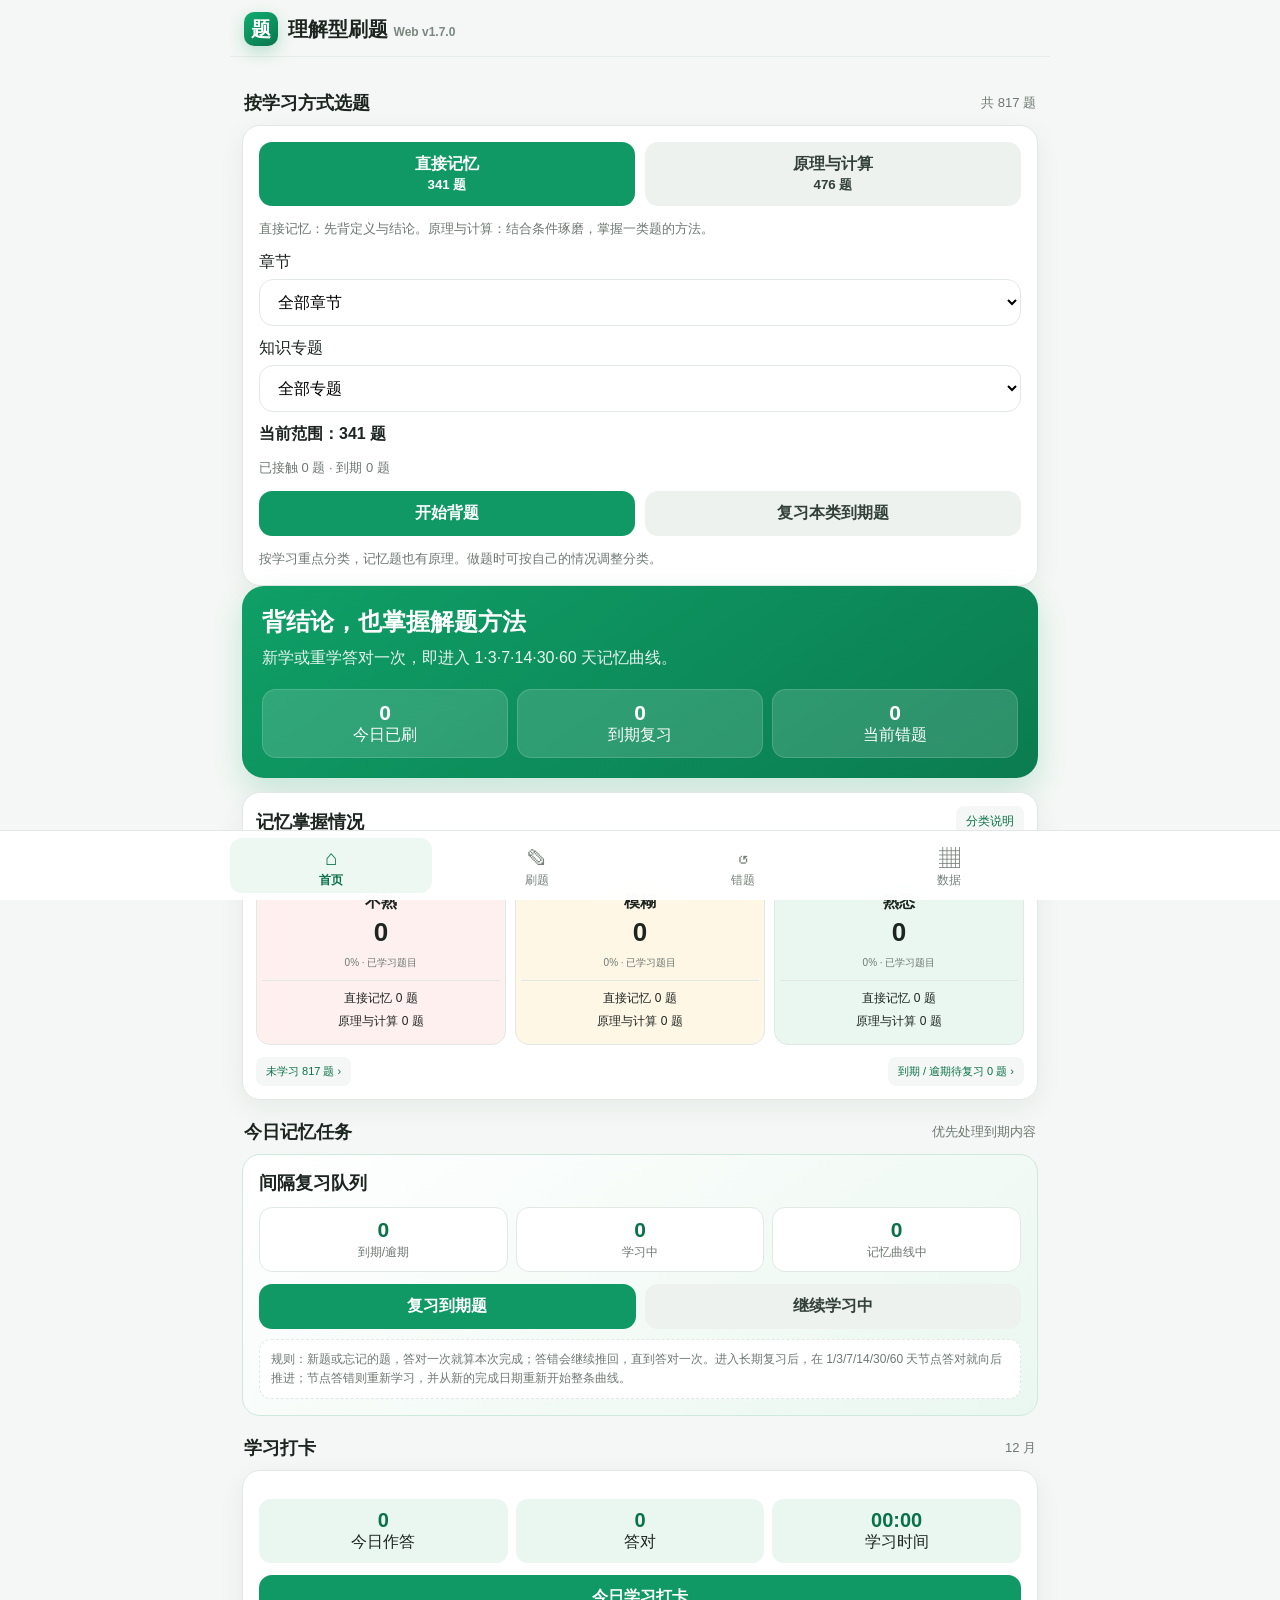
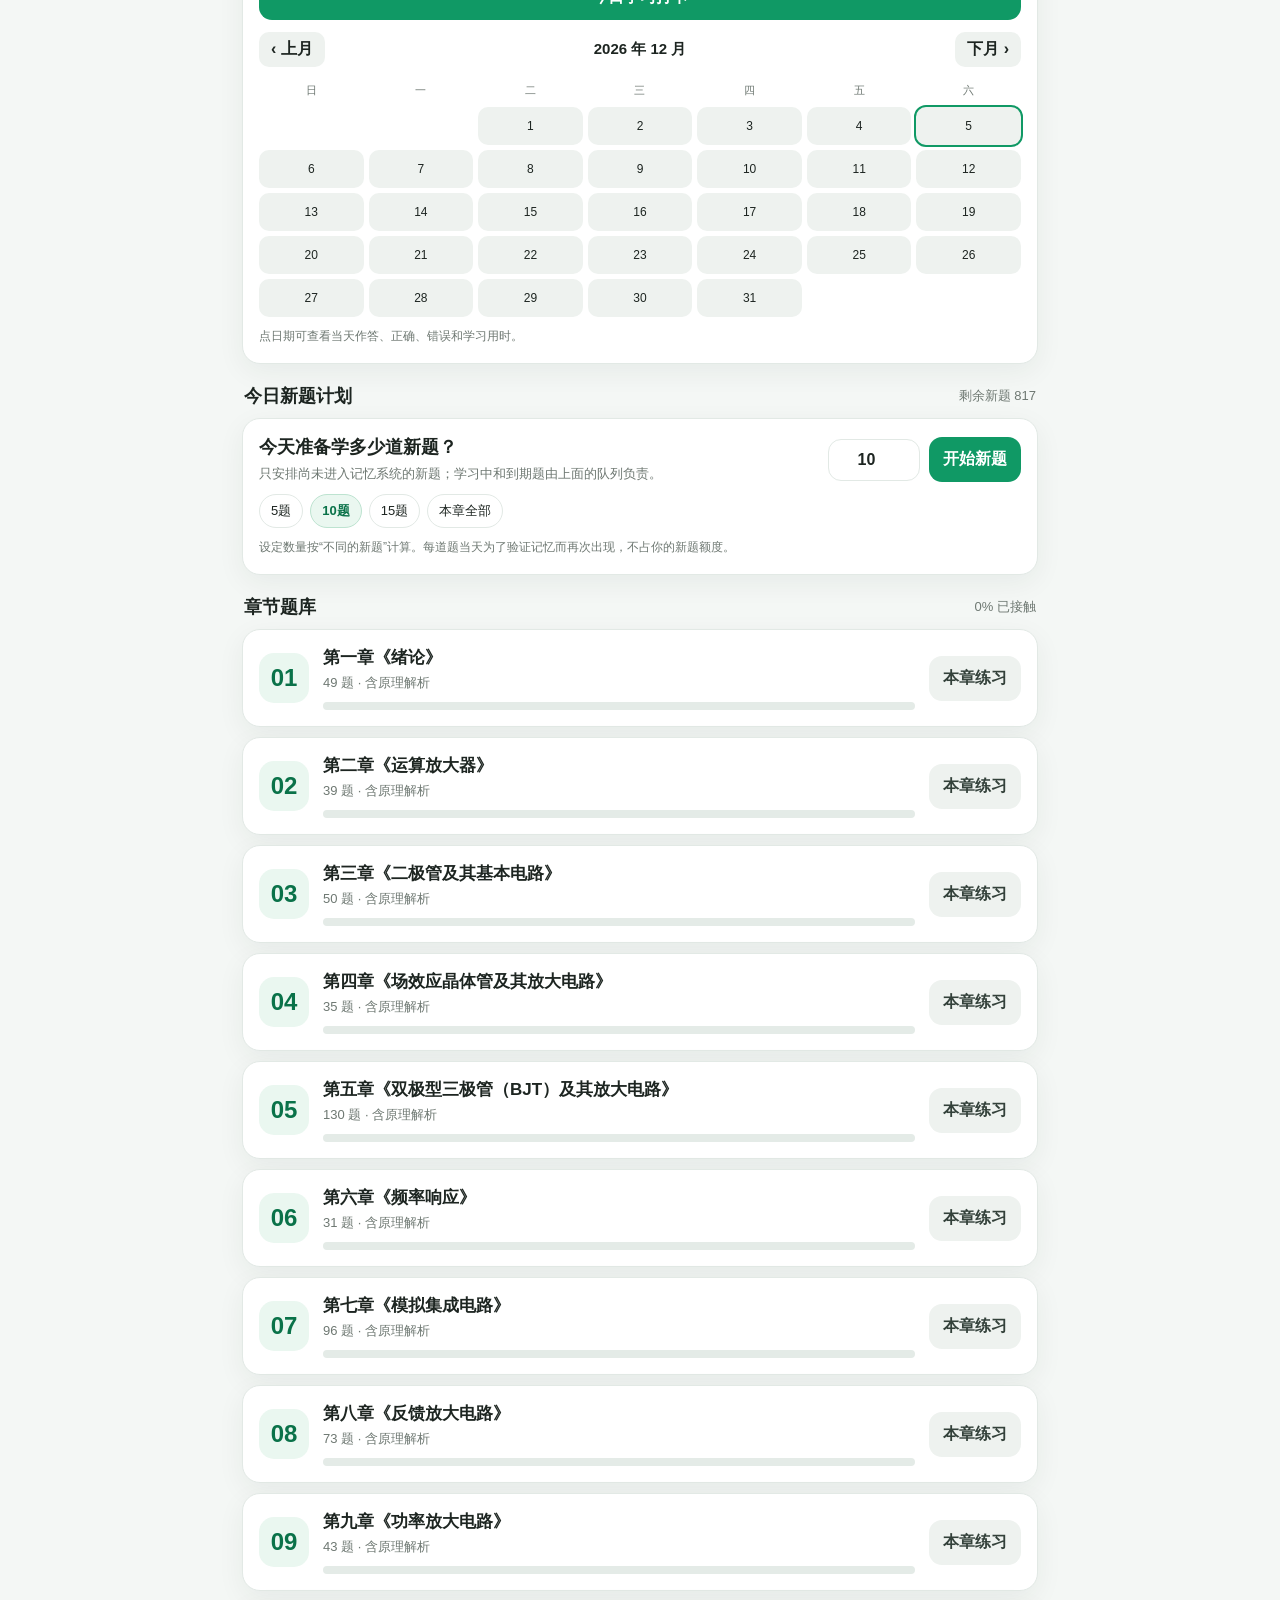
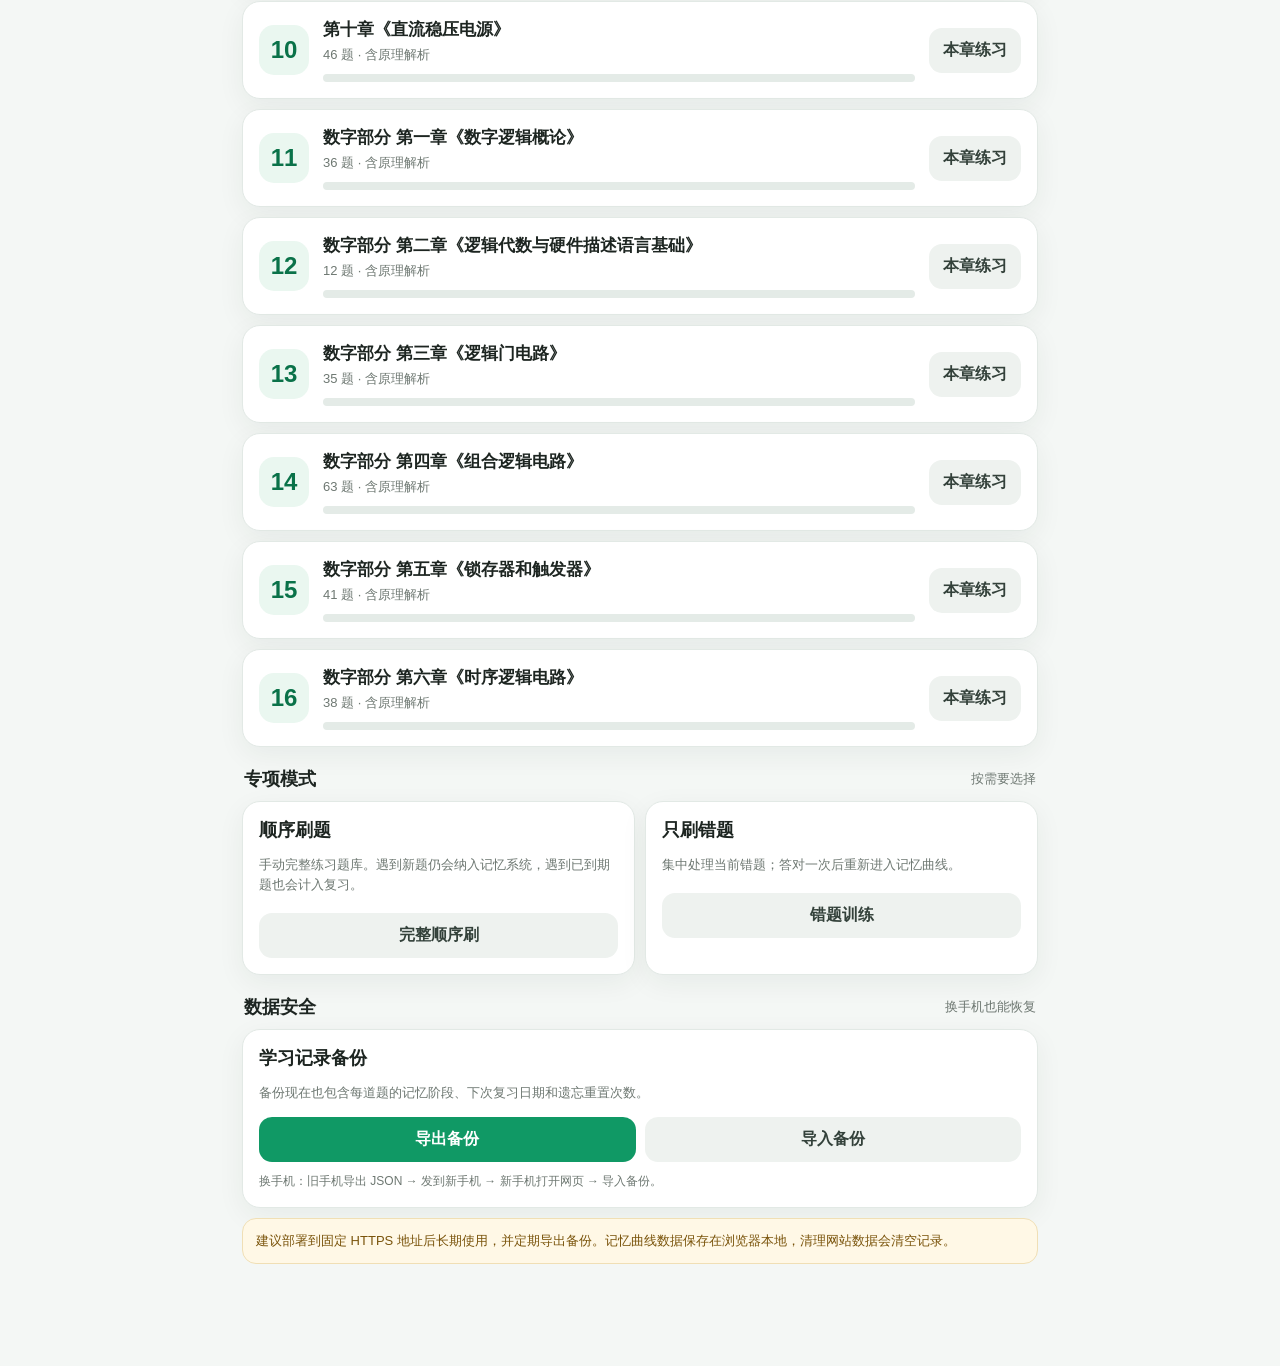
==== commit 500dea43: "Review chapter one learning methods and reclassify fixed conclusions" ====
--- a/quiz-test/index.html
+++ b/quiz-test/index.html
@@ -148,7 +148,7 @@
 <div id="app"></div>
 <div id="toast" class="toast"></div>
 <script>
-window.__EMBEDDED_QUESTIONS__=[{"id":1,"chapter":"第一章《绪论》","type":"choice","q":"基尔霍夫电压定律适用于对（ ）列电压方程。","options":["A. 回路","B. 节点","C. 支路","D. 干路"],"answer":"A","principle":"基尔霍夫电压定律（KVL）的研究对象是闭合回路。沿任意闭合回路绕行一周，各段电压的代数和恒为 0。","why":"它本质上来自能量守恒：电荷沿闭合路径走一圈后回到原点，单位电荷的总能量变化必须为 0。","mistake":"节点对应的是 KCL（基尔霍夫电流定律），不是 KVL。","memory":"KVL 看回路，KCL 看节点。","tag":"基尔霍夫定律","studyKind":"memory","topic":"电路定律与分析方法","classificationReason":"定义、名称或常用结论，适合先记忆。"},{"id":2,"chapter":"第一章《绪论》","type":"choice","q":"理想变压器主要特性不包括（ ）。","options":["A. 变换电压","B. 变换电流","C. 变换功率","D. 变换阻抗"],"answer":"C","principle":"理想变压器可以按匝数比改变电压和电流，也可以把负载阻抗折算到原边。","why":"理想情况下没有铜耗、铁耗等损耗，因此输入功率等于输出功率，即 P₁=P₂。它不是把功率变大或变小，而是电压、电流反向变化来保持功率不变。","mistake":"看到“能变电压、能变电流”容易误以为功率也被变换。理想变压器只改变电压/电流比例，不改变总功率。","memory":"理想变压器：U 变、I 变、R 变，P 不变。","tag":"变压器","studyKind":"understand","topic":"交流电路、变压器与互感","classificationReason":"需要结合条件判断、理解电路关系或代入公式。"},{"id":3,"chapter":"第一章《绪论》","type":"choice","q":"正弦稳态电路中，R、L 和 C 串联，它们的电压有效值分别为 4V、3V 和 6V，则它们串联的总电压有效值为（ ）。","options":["A. 7V","B. 1V","C. 5V","D. 13V"],"answer":"C","principle":"RLC 串联交流电路中，U_R 与电流同相；U_L 超前电流 90°；U_C 滞后电流 90°。","why":"所以 U_L 与 U_C 方向相反，先相减，再与 U_R 做直角合成：U = √[U_R² + (U_L-U_C)²] = √[4² + (3-6)²] = √25 = 5V。","mistake":"不能直接 4+3+6=13V，因为交流电压存在相位关系，不能普通相加。","memory":"RLC 串联总电压：先 L-C，再和 R 勾股。","tag":"RLC","studyKind":"understand","topic":"交流电路、变压器与互感","classificationReason":"需要结合条件判断、理解电路关系或代入公式。"},{"id":4,"chapter":"第一章《绪论》","type":"choice","q":"对于一个具有 n 个节点、b 条支路的连通电路来说，可以列出独立的 KCL 方程的数目是（ ）。","options":["A. b−1","B. n−1","C. b−n+1","D. b−n−1"],"answer":"B","principle":"KCL 对每个节点都能列方程，但所有节点方程并不全部独立。","why":"如果 n 个节点都列 KCL，最后一个节点方程能由前 n−1 个方程相加得到，所以独立方程只有 n−1 个。","mistake":"b−n+1 是独立 KVL 回路数的常见表达式，不是独立 KCL 方程数。","memory":"节点 n 个 → 独立 KCL：n−1 个。","tag":"基尔霍夫定律","studyKind":"memory","topic":"电路定律与分析方法","classificationReason":"定义、名称或常用结论，适合先记忆。"},{"id":5,"chapter":"第一章《绪论》","type":"choice","q":"在正弦稳态 RLC 串联电路发生谐振后，当 ω 增加时，电路呈现（ ）。","options":["A. 电阻性","B. 电容性","C. 电感性","D. 无法确定"],"answer":"C","principle":"RLC 串联电路的总电抗 X = X_L - X_C，其中 X_L=ωL，X_C=1/(ωC)。","why":"谐振时 X_L=X_C。继续增大 ω 后，X_L 随 ω 增大，而 X_C 随 ω 增大反而减小，于是 X_L>X_C，总电抗为正，表现为电感性。","mistake":"只记住“谐振时纯电阻”还不够；频率超过谐振点后会转为电感性，低于谐振点时则为电容性。","memory":"串联 RLC：低频容性，高频感性，谐振纯阻性。","tag":"RLC","studyKind":"understand","topic":"交流电路、变压器与互感","classificationReason":"需要结合条件判断、理解电路关系或代入公式。"},{"id":6,"chapter":"第一章《绪论》","type":"choice","q":"当实际电流源开路时，该电流源内部（ ）。","options":["A. 有电流，有功率损耗","B. 无电流，无功率损耗","C. 有电流，无功率损耗","D. 无法确定"],"answer":"A","principle":"实际电流源可近似看成理想电流源与内阻并联。","why":"外部开路时，负载支路没有电流，但理想电流源产生的电流仍可在内部并联电阻中流动，因此内阻上有功率损耗。","mistake":"“外部开路没有输出电流”不等于“电源内部没有电流”。要区分外部支路和内部等效支路。","memory":"外面开路，里面不一定没电流。","tag":"电源模型","studyKind":"understand","topic":"交直流通路与小信号模型","classificationReason":"需要结合条件判断、理解电路关系或代入公式。"},{"id":7,"chapter":"第一章《绪论》","type":"choice","q":"在换路瞬间，下列说法中正确的是（ ）。","options":["A. 电感电流不能跃变","B. 电感电压必然跃变","C. 电容电流必然跃变","D. 无法确定"],"answer":"A","principle":"换路定则：电感电流 i_L 在换路瞬间不能突变；电容电压 u_C 在换路瞬间不能突变。","why":"若电感电流瞬间突变，由 u_L=L·di/dt 可知需要无穷大电压；若电容电压瞬间突变，由 i_C=C·du/dt 可知需要无穷大电流。真实电路无法提供这种无限量。","mistake":"不能突变的是电感电流和电容电压，而不是电感电压、电容电流。","memory":"电感保电流，电容保电压。","tag":"换路定则","studyKind":"memory","topic":"电路定律与分析方法","classificationReason":"定义、名称或常用结论，适合先记忆。"},{"id":8,"chapter":"第一章《绪论》","type":"choice","q":"换路定则的本质是遵循（ ）。","options":["A. 电荷守恒","B. 电压守恒","C. 电流守恒","D. 能量守恒"],"answer":"D","principle":"电感和电容都是储能元件：电感储磁场能，电容储电场能。","why":"如果 i_L 或 u_C 在瞬间发生有限幅度突变，就意味着储能在零时间内发生有限变化，需要无限大的瞬时功率，这不符合实际物理过程。因此换路定则的物理本质与能量连续性、能量守恒相关。","mistake":"很多人会把 KCL 的“电荷守恒”混到这里。换路定则重点是储能元件状态量不能无条件瞬变。","memory":"换路看储能，储能不能凭空瞬变。","tag":"换路定则","studyKind":"memory","topic":"电路定律与分析方法","classificationReason":"定义、名称或常用结论，适合先记忆。"},{"id":9,"chapter":"第一章《绪论》","type":"choice","q":"为了从信号中提取高频部分，应选用（ ）。","options":["A. 低通滤波器","B. 带通滤波器","C. 高通滤波器","D. 带阻滤波器"],"answer":"C","principle":"高通滤波器允许高于截止频率的信号通过，抑制低频和直流成分。","why":"题目明确要提取高频部分，因此最直接对应高通滤波器。","mistake":"若题目说“只取某一个中间频段”，才更符合带通滤波器。","memory":"取高频 → 高通；取低频 → 低通。","tag":"滤波器","studyKind":"memory","topic":"信号、频谱与基本指标","classificationReason":"定义、名称或常用结论，适合先记忆。"},{"id":10,"chapter":"第一章《绪论》","type":"choice","q":"为防止 50Hz 电网电压干扰混入信号之中，应选用（ ）。","options":["A. 低通滤波器","B. 带通滤波器","C. 高通滤波器","D. 带阻滤波器"],"answer":"D","principle":"带阻滤波器会压制某一段频率，而允许该频段两侧的信号通过。阻带很窄时又常称为陷波器。","why":"50Hz 电网干扰是一个已知、固定附近频率的干扰，最典型的做法就是在 50Hz 附近设置带阻/陷波。","mistake":"直接用高通或低通虽然也可能压掉 50Hz，但往往会同时损失一大片有用频率。","memory":"去掉一个指定频率 → 带阻/陷波。","tag":"滤波器","studyKind":"understand","topic":"信号、频谱与基本指标","classificationReason":"需要结合条件判断、理解电路关系或代入公式。"},{"id":11,"chapter":"第一章《绪论》","type":"choice","q":"为获取信号中的直流成分，应选用（ ）。","options":["A. 低通滤波器","B. 带通滤波器","C. 高通滤波器","D. 带阻滤波器"],"answer":"A","principle":"直流分量的频率就是 0Hz，属于最低频部分。","why":"低通滤波器允许直流和低频通过，并抑制较高频率，因此适合保留直流分量。","mistake":"高通滤波器恰恰会把直流成分滤掉。","memory":"DC = 0Hz，所以要低通。","tag":"滤波器","studyKind":"memory","topic":"信号、频谱与基本指标","classificationReason":"定义、名称或常用结论，适合先记忆。"},{"id":12,"chapter":"第一章《绪论》","type":"choice","q":"收音机用于选台的滤波器应为（ ）。","options":["A. 低通滤波器","B. 高通滤波器","C. 带通滤波器","D. 带阻滤波器"],"answer":"C","principle":"不同电台占据不同的载波频率或频道频带。","why":"选台就是从许多频率中挑出目标频率附近的一小段，同时压制其它频率，所以使用带通滤波器。","mistake":"不是只保留所有高频或所有低频，而是只保留某一段。","memory":"选一个频道 → 选一个频带 → 带通。","tag":"滤波器","studyKind":"memory","topic":"信号、频谱与基本指标","classificationReason":"定义、名称或常用结论，适合先记忆。"},{"id":13,"chapter":"第一章《绪论》","type":"choice","q":"下列关于滞回比较器的说法，不正确的是（ ）。","options":["A. 滞回比较器有两个门限电压","B. 构成滞回比较器的集成运放工作在线性区","C. 滞回比较器电路一定外加了正反馈","D. 滞回比较器的输出电压只有两种可能，即正的最大值或负的最大值"],"answer":"B","principle":"滞回比较器又叫施密特触发器，利用正反馈形成两个不同的翻转门限。","why":"比较器工作时输出通常快速进入正饱和或负饱和，属于非线性工作状态，并非线性放大区。因此 B 错。","mistake":"运放既可以做线性放大，也可以做比较器。只要做比较器，就通常不再满足线性区的虚短条件。","memory":"滞回比较器：正反馈、双门限、输出饱和。","tag":"比较器","studyKind":"understand","topic":"运算电路与比较器","classificationReason":"需要结合条件判断、理解电路关系或代入公式。"},{"id":14,"chapter":"第一章《绪论》","type":"fill","q":"自然界的各种物理量必须首先经过 ______ 将非电量转换为电量，即 ______。","answers":[["传感器"],["电信号","电量信号"]],"display_answer":"传感器；电信号","principle":"测量系统不能直接处理温度、压力、位移、光强等许多非电物理量，通常先要将它们转换成可测量、可传输、可处理的电信号。","why":"传感器负责完成这种“非电量 → 电量”的转换。例如光电探测器把光强转换成电流或电压。","mistake":"这类基础填空通常标准答案是传感器。","memory":"先传感，再处理。","tag":"传感器","studyKind":"memory","topic":"信号、频谱与基本指标","classificationReason":"定义、名称或常用结论，适合先记忆。"},{"id":15,"chapter":"第一章《绪论》","type":"fill","q":"信号在频域中表示的图形或曲线称为信号的 ______。","answers":[["频谱"]],"display_answer":"频谱","principle":"一个信号既可以从时间角度看，也可以从频率角度看。","why":"把信号拆解成不同频率成分后，用频率作为横坐标表示其幅度或相位，就得到频谱。","mistake":"波形通常指时域图；频谱才是频域图。","memory":"时域看波形，频域看频谱。","tag":"频谱","studyKind":"memory","topic":"信号、频谱与基本指标","classificationReason":"定义、名称或常用结论，适合先记忆。"},{"id":16,"chapter":"第一章《绪论》","type":"fill","q":"通过傅立叶变换可以实现信号从 ______ 到频域的变换。","answers":[["时域"]],"display_answer":"时域","principle":"傅立叶变换是时域与频域之间最核心的数学桥梁之一。","why":"输入一个随时间变化的信号 x(t)，傅立叶变换得到 X(ω)，从而看出信号中包含哪些频率以及各自的强弱和相位。","mistake":"傅立叶正变换一般说时域到频域；逆傅立叶变换则是频域回到时域。","memory":"FT：时 → 频；IFT：频 → 时。","tag":"傅立叶变换","studyKind":"memory","topic":"信号、频谱与基本指标","classificationReason":"定义、名称或常用结论，适合先记忆。"},{"id":17,"chapter":"第一章《绪论》","type":"fill","q":"各种信号各频率分量的 ______ 随角频率变化的分布，称为该信号的幅度频谱。","answers":[["幅度","振幅"]],"display_answer":"幅度","principle":"傅立叶变换结果一般可以写成幅度 + 相位的形式。","why":"其中各个频率分量的幅度 |X(ω)| 随 ω 的变化关系，就是幅度频谱。","mistake":"不要把幅度频谱和相位频谱混淆；一个看大小，一个看相位角。","memory":"幅度频谱看 |X(ω)|。","tag":"频谱","studyKind":"memory","topic":"信号、频谱与基本指标","classificationReason":"定义、名称或常用结论，适合先记忆。"},{"id":18,"chapter":"第一章《绪论》","type":"fill","q":"各种信号各频率分量的 ______ 随角频率变化的分布，称为该信号的相位频谱。","answers":[["相位"]],"display_answer":"相位","principle":"频域中的每一个频率成分除了有大小，还具有相位信息。","why":"各频率分量的相位角 ∠X(ω) 随角频率 ω 的变化关系，就是相位频谱。","mistake":"只看幅度频谱无法完整描述一般信号，相位信息也会影响时域波形。","memory":"相位频谱看 ∠X(ω)。","tag":"频谱","studyKind":"memory","topic":"信号、频谱与基本指标","classificationReason":"定义、名称或常用结论，适合先记忆。"},{"id":19,"chapter":"第一章《绪论》","type":"fill","q":"周期信号的频谱都由 ______、______以及______组成。","answers":[["直流分量"],["基波分量"],["无穷多项高次谐波分量","无穷多项高次谐波"]],"display_answer":"直流分量；基波分量；无穷多项高次谐波分量","principle":"周期信号可用傅里叶级数分解为直流分量、基波分量以及各次谐波分量。","why":"其中基波频率是原信号的基本频率，高次谐波频率为基波频率的整数倍。","mistake":"不要把“基波”和“高次谐波”混为一谈。","memory":"周期频谱：直流 + 基波 + 高次谐波。","tag":"信号频谱","studyKind":"memory","topic":"信号、频谱与基本指标","classificationReason":"定义、名称或常用结论，适合先记忆。"},{"id":20,"chapter":"第一章《绪论》","type":"fill","q":"在时间上和幅值上均是连续的信号 ______。","answers":[["称为模拟信号","模拟信号"]],"display_answer":"称为模拟信号","principle":"时间连续、幅值连续是模拟信号的基本特征。","why":"模拟信号在时间轴上连续取值，幅值也连续变化。","mistake":"不要与数字信号混淆。","memory":"时间连续 + 幅值连续 → 模拟信号。","tag":"信号分类","studyKind":"memory","topic":"信号、频谱与基本指标","classificationReason":"定义、名称或常用结论，适合先记忆。"},{"id":21,"chapter":"第一章《绪论》","type":"fill","q":"在时间上和幅值上均是离散的信号 ______。","answers":[["称为数字信号","数字信号"]],"display_answer":"称为数字信号","principle":"时间离散、幅值离散是数字信号的典型特征。","why":"数字系统通常以离散时刻和离散数值表示信息。","mistake":"只时间离散而幅值连续的信号不属于这里所说的典型数字信号定义。","memory":"时间离散 + 幅值离散 → 数字信号。","tag":"信号分类","studyKind":"memory","topic":"信号、频谱与基本指标","classificationReason":"定义、名称或常用结论，适合先记忆。"},{"id":22,"chapter":"第一章《绪论》","type":"fill","q":"放大电路分为 ______、______、______以及______四类。","answers":[["电压放大电路"],["电流放大电路"],["互阻放大电路"],["互导放大电路"]],"display_answer":"电压放大电路；电流放大电路；互阻放大电路；互导放大电路","principle":"按输入输出信号的电压、电流关系，放大电路可分为四类基本模型。","why":"分别对应电压→电压、电流→电流、电流→电压和电压→电流的变换关系。","mistake":"互阻与互导的输入输出量方向容易记反。","memory":"电压放大、电流放大、互阻、互导。","tag":"放大电路","studyKind":"memory","topic":"信号、频谱与基本指标","classificationReason":"定义、名称或常用结论，适合先记忆。"},{"id":23,"chapter":"第一章《绪论》","type":"fill","q":"______、______、______、______和______等主要性能指标是衡量放大电路的标准。","answers":[["输入电阻"],["输出电阻"],["增益"],["频率响应"],["非线性失真"]],"display_answer":"输入电阻；输出电阻；增益；频率响应；非线性失真","principle":"放大电路不能只看“放大多少”，还要考察输入输出特性、频率特性以及失真。","why":"这些指标共同反映放大电路的信号传输、带负载和保真能力。","mistake":"性能指标不只包括增益。","memory":"输入、输出、增益、频响、失真。","tag":"放大电路","studyKind":"memory","topic":"信号、频谱与基本指标","classificationReason":"定义、名称或常用结论，适合先记忆。"},{"id":24,"chapter":"第一章《绪论》","type":"fill","q":"放大电路的增益实际上反映了______的能力。","answers":[["电路在输入信号控制下，将供电电源能量转换为信号能量","将供电电源能量转换为信号能量"]],"display_answer":"电路在输入信号控制下，将供电电源能量转换为信号能量","principle":"放大并不是凭空产生能量，而是输入信号控制电路，把电源提供的能量转换到输出信号中。","why":"因此增益反映的是能量转换能力，而不是简单的“制造能量”。","mistake":"不要把放大理解成输出能量凭空增加。","memory":"放大：小信号控制电源能量。","tag":"放大电路","studyKind":"memory","topic":"信号、频谱与基本指标","classificationReason":"定义、名称或常用结论，适合先记忆。"},{"id":25,"chapter":"第一章《绪论》","type":"fill","q":"放大电路的电压增益和电流增益在工程上常用“分贝”表示，其表达式分别是 ______、______。","answers":[["20lg|Av|","20lgAv","20 lg|Av|","20lg|A_v|"],["20lg|Ai|","20lgAi","20 lg|Ai|","20lg|A_i|"]],"display_answer":"20lg|Av|；20lg|Ai|（dB）","principle":"电压增益和电流增益用分贝表示时采用20lg形式。","why":"电压、电流属于幅值量，分贝表达式为20倍常用对数；功率增益则使用10lg。","mistake":"不要把功率增益的10lg与电压、电流增益的20lg混淆。","memory":"电压/电流：20lg；功率：10lg。","tag":"增益与分贝","studyKind":"memory","topic":"信号、频谱与基本指标","classificationReason":"定义、名称或常用结论，适合先记忆。"},{"id":26,"chapter":"第一章《绪论》","type":"fill","q":"放大电路的频率响应指的是，在输入正弦信号情况下，输出随______的稳态响应。","answers":[["输入信号频率连续变化","输入信号频率","频率连续变化"]],"display_answer":"输入信号频率连续变化","principle":"频率响应描述放大电路在不同输入频率下的稳态输出特性。","why":"输入信号保持为正弦形式，只连续改变其频率，再观察输出如何变化。","mistake":"频率响应不是单纯指某一个固定频率下的输出。","memory":"改输入频率，看稳态输出。","tag":"频率响应","studyKind":"memory","topic":"频率响应与振荡","classificationReason":"定义、名称或常用结论，适合先记忆。"},{"id":27,"chapter":"第一章《绪论》","type":"fill","q":"幅频响应是指______之间的关系。","answers":[["电压增益的模与角频率","电压增益模与角频率"]],"display_answer":"电压增益的模与角频率","principle":"幅频响应关注增益幅值随角频率的变化。","why":"对复数电压增益取模，得到幅值，再观察它随ω的变化。","mistake":"相位随频率变化属于相频响应。","memory":"幅频看大小，相频看相位。","tag":"频率响应","studyKind":"memory","topic":"频率响应与振荡","classificationReason":"定义、名称或常用结论，适合先记忆。"},{"id":28,"chapter":"第一章《绪论》","type":"fill","q":"相频响应是指______之间的关系。","answers":[["放大电路输出与输入正弦电压信号的相位差与角频率","输出与输入正弦电压信号的相位差与角频率"]],"display_answer":"放大电路输出与输入正弦电压信号的相位差与角频率","principle":"相频响应描述输出相对于输入的相位差随角频率的变化。","why":"同一频率下，输入和输出可能存在相位超前或滞后；改变ω后观察这种相位差如何变化。","mistake":"不要把相位差和幅值变化混在一起。","memory":"相频看相位差随ω。","tag":"频率响应","studyKind":"memory","topic":"频率响应与振荡","classificationReason":"定义、名称或常用结论，适合先记忆。"},{"id":29,"chapter":"第一章《绪论》","type":"truefalse","q":"在一阶电路中，时间常数的大小不影响电路过渡过程持续的时间。","options":["A. 对","B. 错"],"answer":"B","display_answer":"错","principle":"一阶电路的时间常数τ直接决定过渡过程快慢。τ越大，达到稳态所需时间通常越长。","why":"时间常数不是只影响幅值，它还决定过渡过程的时间尺度。","mistake":"时间常数不是只影响幅值，它还决定过渡过程的时间尺度。","memory":"τ大 → 变化慢；τ小 → 变化快。","tag":"一阶电路","studyKind":"understand","topic":"电路定律与分析方法","classificationReason":"需要结合条件判断、理解电路关系或代入公式。"},{"id":30,"chapter":"第一章《绪论》","type":"truefalse","q":"三要素法可以计算一阶电路中各处的电压和电流。","options":["A. 对","B. 错"],"answer":"A","display_answer":"对","principle":"三要素法通过初始值、最终值和时间常数描述一阶电路响应。","why":"只要电路可等效为一阶动态电路，就可用三要素法求相关响应。","mistake":"只要电路可等效为一阶动态电路，就可用三要素法求相关响应。","memory":"三要素：初始值、最终值、时间常数。","tag":"一阶电路","studyKind":"understand","topic":"电路定律与分析方法","classificationReason":"需要结合条件判断、理解电路关系或代入公式。"},{"id":31,"chapter":"第一章《绪论》","type":"truefalse","q":"当两个线圈的耦合系数等于1时为全耦合。","options":["A. 对","B. 错"],"answer":"A","display_answer":"对","principle":"耦合系数k反映两个线圈磁耦合程度，k=1表示理想全耦合。","why":"此时一个线圈产生的磁通全部链过另一个线圈。","mistake":"此时一个线圈产生的磁通全部链过另一个线圈。","memory":"k=1 → 全耦合。","tag":"耦合电路","studyKind":"memory","topic":"交直流通路与小信号模型","classificationReason":"定义、名称或常用结论，适合先记忆。"},{"id":32,"chapter":"第一章《绪论》","type":"truefalse","q":"无源线性二端口无论是否对称，Z参数中只有2个参数是独立的。","options":["A. 对","B. 错"],"answer":"B","display_answer":"错","principle":"一般线性二端口的Z参数有4个参数；只有在满足互易、对称等附加条件时才可能减少独立参数。","why":"题目说“无论是否对称”过于绝对。","mistake":"题目说“无论是否对称”过于绝对。","memory":"一般二端口：4参数；附加条件才减少。","tag":"二端口网络","studyKind":"understand","topic":"电路定律与分析方法","classificationReason":"需要结合条件判断、理解电路关系或代入公式。"},{"id":33,"chapter":"第一章《绪论》","type":"truefalse","q":"非正弦周期量的有效值等于它各次谐波有效值之和。","options":["A. 对","B. 错"],"answer":"B","display_answer":"错","principle":"非正弦周期量的有效值应按各谐波有效值的平方和开方计算，而不是直接相加。","why":"不同谐波正交，不能把有效值直接做算术加法。","mistake":"不同谐波正交，不能把有效值直接做算术加法。","memory":"有效值：平方和开方。","tag":"非正弦周期量","studyKind":"understand","topic":"交流电路、变压器与互感","classificationReason":"需要结合条件判断、理解电路关系或代入公式。"},{"id":34,"chapter":"第一章《绪论》","type":"truefalse","q":"对称三相电路中，线电压与相电压相等。","options":["A. 对","B. 错"],"answer":"B","display_answer":"错","principle":"对称三相系统中，线电压与相电压的幅值通常相差√3，且存在30°相位差。","why":"不要把线量和相量直接等同。","mistake":"不要把线量和相量直接等同。","memory":"Y接：线电压=√3相电压。","tag":"三相电路","studyKind":"understand","topic":"交流电路、变压器与互感","classificationReason":"需要结合条件判断、理解电路关系或代入公式。"},{"id":35,"chapter":"第一章《绪论》","type":"truefalse","q":"空心变压器副边如接感性负载，则反映到原边的引入电抗一定呈容性。","options":["A. 对","B. 错"],"answer":"B","display_answer":"错","principle":"感性负载反映到原边仍表现为相应的感性性质，不会因为反映就必然变成容性。","why":"反射阻抗会按匝数比折算，性质不会无故从感性变为容性。","mistake":"反射阻抗会按匝数比折算，性质不会无故从感性变为容性。","memory":"感性负载 → 反射仍为感性。","tag":"变压器","studyKind":"understand","topic":"交流电路、变压器与互感","classificationReason":"需要结合条件判断、理解电路关系或代入公式。"},{"id":36,"chapter":"第一章《绪论》","type":"truefalse","q":"叠加定理只适用于线性电路求电压和电流，不适用于求功率。","options":["A. 对","B. 错"],"answer":"A","display_answer":"对","principle":"叠加定理适用于线性电路中的电压和电流响应，功率与电压、电流的平方有关，一般不能直接叠加。","why":"不能把各独立源单独作用得到的功率直接相加。","mistake":"不能把各独立源单独作用得到的功率直接相加。","memory":"叠加：电压、电流可叠加；功率不能直接叠加。","tag":"叠加定理","studyKind":"memory","topic":"电路定律与分析方法","classificationReason":"定义、名称或常用结论，适合先记忆。"},{"id":37,"chapter":"第一章《绪论》","type":"truefalse","q":"网络函数仅与网络的结构和参数有关，与激励的函数形式无关。","options":["A. 对","B. 错"],"answer":"A","display_answer":"对","principle":"在线性时不变网络中，网络函数由网络结构和参数决定，而与具体激励信号形式无关。","why":"激励决定输出的具体波形，但网络函数本身是系统特性。","mistake":"激励决定输出的具体波形，但网络函数本身是系统特性。","memory":"网络函数看系统，不看具体激励。","tag":"网络函数","studyKind":"understand","topic":"电路定律与分析方法","classificationReason":"需要结合条件判断、理解电路关系或代入公式。"},{"id":38,"chapter":"第一章《绪论》","type":"truefalse","q":"当两互感线圈的电流同时流出同名端时，两个电流所产生的磁场是互相削弱的。","options":["A. 对","B. 错"],"answer":"B","display_answer":"错","principle":"两个电流同时流出同名端时，其磁场作用属于助磁关系，而不是削弱。","why":"判断互感正负和助磁/反磁要结合同名端与电流方向。","mistake":"判断互感正负和助磁/反磁要结合同名端与电流方向。","memory":"同名端：同进或同出 → 助磁。","tag":"互感","studyKind":"understand","topic":"交流电路、变压器与互感","classificationReason":"需要结合条件判断、理解电路关系或代入公式。"},{"id":39,"chapter":"第一章《绪论》","type":"truefalse","q":"有效值、角频率和初相位称为正弦量的三要素。","options":["A. 对","B. 错"],"answer":"B","display_answer":"错","principle":"正弦量的三要素通常是最大值（或有效值）、角频率和初相位。题目把有效值列入三要素在有些教材表述中可成立，但本题按题库语境需结合原教材定义。","why":"如果教材把幅值用有效值表示，则需特别注意题库的原始定义。","mistake":"如果教材把幅值用有效值表示，则需特别注意题库的原始定义。","memory":"三要素核心：幅值、角频率、初相位。","tag":"正弦量","studyKind":"memory","topic":"交流电路、变压器与互感","classificationReason":"定义、名称或常用结论，适合先记忆。"},{"id":40,"chapter":"第一章《绪论》","type":"truefalse","q":"电压、电流的参考方向可任意指定，指定的参考方向不同，不影响问题最后的结论。","options":["A. 对","B. 错"],"answer":"A","display_answer":"对","principle":"参考方向是分析电路时人为规定的正方向。只要整个计算过程保持一致，改变参考方向只会改变符号表示。","why":"参考方向改变后，相关量的正负号会相应变化，但物理结论不变。","mistake":"参考方向改变后，相关量的正负号会相应变化，但物理结论不变。","memory":"参考方向可任意选，但必须前后一致。","tag":"参考方向","studyKind":"understand","topic":"电路定律与分析方法","classificationReason":"需要结合条件判断、理解电路关系或代入公式。"},{"id":41,"chapter":"第一章《绪论》","type":"truefalse","q":"在使用节点电压法对电路做分析时，与电流源串联的电阻不计入自电导或互电导。","options":["A. 对","B. 错"],"answer":"A","display_answer":"对","principle":"理想电流源串联电阻时，外部端口电流由理想电流源确定，串联电阻不参与节点导纳关系。","why":"节点电压法建立的是节点电流与节点电压之间的导纳关系。","mistake":"节点电压法建立的是节点电流与节点电压之间的导纳关系。","memory":"理想电流源串联电阻：节点导纳计算中不计该电阻。","tag":"节点电压法","studyKind":"understand","topic":"电路定律与分析方法","classificationReason":"需要结合条件判断、理解电路关系或代入公式。"},{"id":42,"chapter":"第一章《绪论》","type":"truefalse","q":"一个实际的电感线圈，在任何情况下呈现的电特性都是感性的。","options":["A. 对","B. 错"],"answer":"B","display_answer":"错","principle":"实际线圈存在寄生电容等因素，在一定高频条件下可能呈现容性。","why":"实际器件不是理想电感，频率升高后寄生参数会影响性质。","mistake":"实际器件不是理想电感，频率升高后寄生参数会影响性质。","memory":"实际电感：低频偏感性，高频可能转为容性。","tag":"实际电感","studyKind":"understand","topic":"交流电路、变压器与互感","classificationReason":"需要结合条件判断、理解电路关系或代入公式。"},{"id":43,"chapter":"第一章《绪论》","type":"truefalse","q":"某感性负载，电压的初相位一定小于电流的初相位，即U滞后于I。","options":["A. 对","B. 错"],"answer":"B","display_answer":"错","principle":"感性负载中电压超前电流，理想电感中电压超前电流90°。","why":"“感性”对应U领先I，而不是U滞后I。","mistake":"“感性”对应U领先I，而不是U滞后I。","memory":"感性：U超前I。","tag":"正弦交流电路","studyKind":"understand","topic":"交流电路、变压器与互感","classificationReason":"需要结合条件判断、理解电路关系或代入公式。"},{"id":44,"chapter":"第一章《绪论》","type":"truefalse","q":"中线的作用就是使不对称Y接负载的端电压保持对称。","options":["A. 对","B. 错"],"answer":"A","display_answer":"对","principle":"三相四线制中，中线可以提供不对称负载的零序电流通路，使各相端电压保持对称。","why":"不对称Y接负载没有可靠中性点时，各相端电压可能发生偏移。","mistake":"不对称Y接负载没有可靠中性点时，各相端电压可能发生偏移。","memory":"中线：稳定不对称Y接负载的相电压。","tag":"三相电路","studyKind":"understand","topic":"交流电路、变压器与互感","classificationReason":"需要结合条件判断、理解电路关系或代入公式。"},{"id":45,"chapter":"第一章《绪论》","type":"truefalse","q":"负载作星形连接时，必有线电流等于相电流。","options":["A. 对","B. 错"],"answer":"A","display_answer":"对","principle":"星形连接中，每条线与对应相负载串联，因此线电流就是相电流。","why":"这是星形连接电流关系的基本特点。","mistake":"这是星形连接电流关系的基本特点。","memory":"Y接：I线=I相。","tag":"三相电路","studyKind":"understand","topic":"交流电路、变压器与互感","classificationReason":"需要结合条件判断、理解电路关系或代入公式。"},{"id":46,"chapter":"第一章《绪论》","type":"truefalse","q":"两个串联互感线圈的感应电压极性，取决于电流流向，与同名端无关。","options":["A. 对","B. 错"],"answer":"B","display_answer":"错","principle":"互感电压极性不仅与电流变化方向有关，还必须根据同名端判断正负。","why":"忽略同名端会导致互感项正负号判断错误。","mistake":"忽略同名端会导致互感项正负号判断错误。","memory":"互感极性：电流方向 + 同名端共同决定。","tag":"互感","studyKind":"understand","topic":"交流电路、变压器与互感","classificationReason":"需要结合条件判断、理解电路关系或代入公式。"},{"id":47,"chapter":"第一章《绪论》","type":"truefalse","q":"不同频率的电压和电流不能构成平均功率，也不能构成瞬时功率。","options":["A. 对","B. 错"],"answer":"B","display_answer":"错","principle":"任意时刻电压和电流都可以相乘得到瞬时功率p(t)=u(t)i(t)。不同频率信号的平均功率还要结合具体波形和平均区间判断。","why":"不能因为频率不同就否定瞬时功率的定义。","mistake":"不能因为频率不同就否定瞬时功率的定义。","memory":"瞬时功率永远看p(t)=u(t)i(t)。","tag":"功率","studyKind":"understand","topic":"交流电路、变压器与互感","classificationReason":"需要结合条件判断、理解电路关系或代入公式。"},{"id":48,"chapter":"第一章《绪论》","type":"truefalse","q":"网络函数分母部分多项式等于零的根，称为网络函数的极点，它恰好为网络的固有频率。","options":["A. 对","B. 错"],"answer":"A","display_answer":"对","principle":"网络函数的极点是其分母多项式的根，并与系统的自然响应、固有模态密切相关。","why":"零点来自分子，极点来自分母。","mistake":"零点来自分子，极点来自分母。","memory":"分母根 → 极点。","tag":"网络函数","studyKind":"memory","topic":"电路定律与分析方法","classificationReason":"定义、名称或常用结论，适合先记忆。"},{"id":49,"chapter":"第一章《绪论》","type":"truefalse","q":"网络函数的原函数即为该电路的单位冲激响应。","options":["A. 对","B. 错"],"answer":"A","display_answer":"对","principle":"在线性时不变网络的零初始条件下，网络函数与单位冲激响应的拉普拉斯变换互为对应关系。","why":"网络函数是冲激响应的拉普拉斯变换，反变换可得到冲激响应。","mistake":"网络函数是冲激响应的拉普拉斯变换，反变换可得到冲激响应。","memory":"H(s) ↔ h(t)，反变换得到冲激响应。","tag":"网络函数","studyKind":"memory","topic":"电路定律与分析方法","classificationReason":"定义、名称或常用结论，适合先记忆。"},{"id":50,"chapter":"第二章《运算放大器》","type":"choice","q":"为了工作在线性工作区，应使集成运放电路处于（ ）状态。","options":["A. 正反馈","B. 负反馈","C. 正反馈或无反馈","D. 负反馈或无反馈"],"answer":"B","principle":"集成运放要在线性放大区稳定工作，通常必须引入负反馈。","why":"负反馈把输出的一部分送回输入端并抵消输入变化，使运放不易进入饱和，从而保持线性放大关系。","mistake":"正反馈会强化输入差值，常用于比较、迟滞等非线性电路。","memory":"线性区 → 负反馈。","tag":"运放工作区","studyKind":"understand","topic":"静态工作点、偏置与失真","classificationReason":"需要结合条件判断、理解电路关系或代入公式。"},{"id":51,"chapter":"第二章《运算放大器》","type":"choice","q":"为了工作在非线性区，应使集成运放电路处于（ ）状态。","options":["A. 正反馈","B. 负反馈","C. 正反馈或无反馈","D. 负反馈或无反馈"],"answer":"C","principle":"集成运放的非线性应用通常工作在开环（无反馈）或正反馈状态。","why":"此时运放很容易因极小的输入差模电压而进入正、负饱和，输出不再与输入保持线性比例关系。","mistake":"不要把线性区的负反馈条件套到比较器等非线性电路。","memory":"非线性区 → 正反馈或无反馈。","tag":"运放工作区","studyKind":"understand","topic":"静态工作点、偏置与失真","classificationReason":"需要结合条件判断、理解电路关系或代入公式。"},{"id":52,"chapter":"第二章《运算放大器》","type":"choice","q":"关于理想集成运放的输入电阻和输出电阻论述正确的是（ ）","options":["A. 输入电阻为∞，输出电阻为0","B. 输入电阻为0，输出电阻为∞","C. 输入电阻和输出电阻均为∞","D. 输入电阻和输出电阻均为0"],"answer":"A","principle":"理想运放的输入电阻趋于无穷大，输出电阻趋于零。","why":"输入电阻无限大意味着输入端几乎不吸收电流；输出电阻为零意味着输出电压不受负载电流影响。","mistake":"输入电阻与输出电阻的理想化方向正好相反。","memory":"输入∞，输出0。","tag":"理想运放","studyKind":"memory","topic":"运放原理、工作区与虚短虚断","classificationReason":"定义、名称或常用结论，适合先记忆。"},{"id":53,"chapter":"第二章《运算放大器》","type":"choice","q":"集成运算放大器能处理（ ）","options":["A. 直流信号","B. 交流信号","C. 交流信号和直流信号"],"answer":"C","principle":"集成运放通常采用直接耦合结构，因此既能放大直流信号，也能处理交流信号。","why":"没有隔直电容限制时，从零频到一定高频范围内的信号都可以被运放处理。","mistake":"不要把运放只理解成交流放大器。","memory":"运放：交、直流都能处理。","tag":"运放基本特性","studyKind":"memory","topic":"运放原理、工作区与虚短虚断","classificationReason":"定义、名称或常用结论，适合先记忆。"},{"id":54,"chapter":"第二章《运算放大器》","type":"choice","q":"为使电路输入电阻高、输出电阻低，应引入（ ）","options":["A. 电压串联负反馈","B. 电压并联负反馈","C. 电流串联负反馈","D. 电流并联负反馈"],"answer":"A","principle":"串联负反馈提高输入电阻；电压负反馈降低输出电阻。","why":"要同时得到高输入电阻和低输出电阻，应选择“电压串联负反馈”。","mistake":"可把反馈类型拆成两部分判断：串联/并联决定输入电阻，电压/电流决定输出电阻。","memory":"高入低出 → 电压串联负反馈。","tag":"负反馈","studyKind":"understand","topic":"反馈增益、稳定性与带宽","classificationReason":"需要结合条件判断、理解电路关系或代入公式。"},{"id":55,"chapter":"第二章《运算放大器》","type":"choice","q":"在由运放组成的电路中，运放工作在非线性状态的电路是（ ）","options":["A. 反相放大器","B. 差值放大器","C. 有源滤波器","D. 电压比较器"],"answer":"D","principle":"电压比较器通常让运放工作在开环或正反馈状态，属于非线性应用。","why":"比较器输出主要取正、负饱和值，不再与输入按固定比例变化。","mistake":"反相放大、差值放大、有源滤波通常利用负反馈在线性区工作。","memory":"比较器 → 非线性。","tag":"非线性应用","studyKind":"memory","topic":"运放原理、工作区与虚短虚断","classificationReason":"定义、名称或常用结论，适合先记忆。"},{"id":56,"chapter":"第二章《运算放大器》","type":"choice","q":"集成运放工作在线性放大区，由理想工作条件得出两个重要规律是（ ）","options":["A. U+=U−=0，i+=i−","B. U+=U−=0，i+=i−=0","C. U+=U−，i+=i−=0","D. U+=U−=0，i+≠i−"],"answer":"C","principle":"理想运放在线性区满足“虚短”和“虚断”。","why":"开环增益趋于无穷大且输出有限，所以两输入端电压近似相等；输入电阻趋于无穷大，所以两个输入端电流近似为零。","mistake":"虚短只是 U+≈U−，并不意味着两个输入端都一定为0；只有特定电路中才会出现虚地。","memory":"线性理想运放：U+=U−，i+=i−=0。","tag":"虚短虚断","studyKind":"understand","topic":"运放原理、工作区与虚短虚断","classificationReason":"需要结合条件判断、理解电路关系或代入公式。"},{"id":57,"chapter":"第二章《运算放大器》","type":"choice","q":"分析集成运放的非线性应用电路时，不能使用的概念是（ ）","options":["A. 虚地","B. 虚短","C. 虚断"],"answer":"B","principle":"“虚短”成立的前提是运放工作在线性区，并且通常存在深度负反馈。","why":"非线性区中输出可能已经饱和，输入端电压不再近似相等，因此不能使用虚短。输入端电流仍近似为零，所以虚断仍可用。","mistake":"不要把虚短、虚断当成所有运放电路都同时成立。","memory":"非线性：可虚断，不可虚短。","tag":"虚短虚断","studyKind":"understand","topic":"运放原理、工作区与虚短虚断","classificationReason":"需要结合条件判断、理解电路关系或代入公式。"},{"id":58,"chapter":"第二章《运算放大器》","type":"choice","q":"集成运放的线性应用存在（ ）现象。","options":["A. 虚地","B. 虚断","C. 虚断和虚短"],"answer":"C","principle":"理想运放在线性负反馈条件下同时满足虚断和虚短。","why":"输入电阻趋于无穷大形成虚断；开环增益趋于无穷大且输出有限形成虚短。","mistake":"“虚地”只是在某些具体电路中由虚短进一步得到，不是所有线性应用都有。","memory":"线性应用：虚断＋虚短。","tag":"虚短虚断","studyKind":"understand","topic":"运放原理、工作区与虚短虚断","classificationReason":"需要结合条件判断、理解电路关系或代入公式。"},{"id":59,"chapter":"第二章《运算放大器》","type":"choice","q":"非线性应用存在（ ）现象。","options":["A. 虚地","B. 虚断","C. 虚断和虚短"],"answer":"B","principle":"理想运放即使工作在非线性区，输入电阻仍可近似无穷大。","why":"因此输入端电流仍近似为零，即存在虚断；但由于不再处于线性放大状态，虚短不成立。","mistake":"比较器等非线性电路中不能套用 U+≈U−。","memory":"非线性：只保留虚断。","tag":"虚短虚断","studyKind":"understand","topic":"运放原理、工作区与虚短虚断","classificationReason":"需要结合条件判断、理解电路关系或代入公式。"},{"id":60,"chapter":"第二章《运算放大器》","type":"choice","q":"理想运放的两个重要结论是（ ）","options":["A. 虚短与虚地","B. 虚断与虚短","C. 断路与短路"],"answer":"B","principle":"理想运放在线性区分析中最常用的两个结论是虚短和虚断。","why":"虚短描述两输入端电压近似相等；虚断描述两个输入端电流近似为零。","mistake":"虚地不是普遍结论，只出现在某些具体拓扑中。","memory":"理想运放两结论：虚短、虚断。","tag":"虚短虚断","studyKind":"understand","topic":"运放原理、工作区与虚短虚断","classificationReason":"需要结合条件判断、理解电路关系或代入公式。"},{"id":61,"chapter":"第二章《运算放大器》","type":"choice","q":"集成运放一般分为两个工作区，它们分别是（ ）","options":["A. 正反馈与负反馈","B. 线性与非线性","C. 虚断和虚短"],"answer":"B","principle":"按输入输出关系，集成运放通常分为线性工作区和非线性工作区。","why":"在线性区输出与输入保持近似线性关系；在非线性区输出通常趋向饱和值。","mistake":"正反馈、负反馈是反馈方式，不是工作区名称。","memory":"运放两区：线性、非线性。","tag":"运放工作区","studyKind":"memory","topic":"静态工作点、偏置与失真","classificationReason":"定义、名称或常用结论，适合先记忆。"},{"id":62,"chapter":"第二章《运算放大器》","type":"choice","q":"有两个空载放大倍数相同，输入和输出电阻不同的放大器甲和乙，对同一信号源进行放大，在负载开路的情况下，测得甲的输出电压小，这说明甲的（ ）","options":["A. 输入电阻大","B. 输入电阻小","C. 输出电阻大","D. 输出电阻小"],"answer":"B","principle":"负载开路时，输出端几乎不受输出电阻影响，实际输出大小主要取决于信号源与放大器输入电阻之间的分压。","why":"两者空载电压增益相同而甲输出更小，说明甲从信号源取得的输入电压更小，即甲的输入电阻更小、对信号源负载作用更强。","mistake":"题目已经说明负载开路，因此不能优先从输出电阻差异解释。","memory":"空载比较输出 → 看输入端分压。","tag":"输入输出电阻","studyKind":"understand","topic":"反馈与输入输出电阻","classificationReason":"需要结合条件判断、理解电路关系或代入公式。"},{"id":63,"chapter":"第二章《运算放大器》","type":"fill","q":"理想运算放大器的性能参数均被理想化，即输入电阻为 ______，输出电阻为 ______，开环电压增益为 ______，输出电压为 ______。","answers":[["∞","无穷大","无穷"],["0","零"],["∞","无穷大","无穷"],["有限值","有限","有限的值"]],"display_answer":"∞；0；∞；有限值","principle":"理想运放常取输入电阻趋于无穷大、输出电阻趋于零、开环电压增益趋于无穷大。在线性工作条件下，输出电压应为有限值。","why":"正因为开环增益趋于无穷大而输出仍是有限值，差模输入电压必须趋近于0，从而得到“虚短”；输入电阻趋于无穷大则得到“虚断”。","mistake":"最后一空不是说理想运放的输出一定为无穷大；在线性分析中输出是有限值。","memory":"输入∞、输出0、增益∞、输出有限。","tag":"理想运放","studyKind":"memory","topic":"运放原理、工作区与虚短虚断","classificationReason":"定义、名称或常用结论，适合先记忆。"},{"id":64,"chapter":"第二章《运算放大器》","type":"fill","q":"运算放大器有两个工作区。在 ______ 区工作时，放大器放大小信号；当输入为大信号时，它工作在 ______ 区，输出电压扩展到 ______。","answers":[["线性","线性区"],["非线性","非线性区"],["正负饱和电压","正、负饱和电压","正负饱和值","正、负饱和值","正负饱和电压值"]],"display_answer":"线性；非线性；正、负饱和电压","principle":"小信号且有适当负反馈时，运放通常工作在线性区；输入过大后会离开线性区进入饱和。","why":"进入非线性区后，输出电压不再按比例增大，而是接近正、负饱和电压。","mistake":"输出达到饱和后再增加输入，并不会继续按原增益放大。","memory":"小信号线性，大信号非线性，输出到饱和。","tag":"运放工作区","studyKind":"understand","topic":"静态工作点、偏置与失真","classificationReason":"需要结合条件判断、理解电路关系或代入公式。"},{"id":65,"chapter":"第二章《运算放大器》","type":"fill","q":"运算放大器工作在线性区时，具有 ______ 和 ______ 两个特点，凡是线性电路都可以利用这两个概念来分析电路的输入、输出关系。","answers":[["虚短"],["虚断"]],"display_answer":"虚短；虚断","principle":"理想运放在线性区的核心分析规则是虚短和虚断。","why":"虚短表示两输入端电位近似相等，虚断表示输入端电流近似为零。","mistake":"顺序不影响理解，但答题时按教材顺序填写更稳妥。","memory":"线性运放：虚短＋虚断。","tag":"虚短虚断","studyKind":"understand","topic":"运放原理、工作区与虚短虚断","classificationReason":"需要结合条件判断、理解电路关系或代入公式。"},{"id":66,"chapter":"第二章《运算放大器》","type":"fill","q":"反相比例运算电路中集成运放反相输入端为 ______ 点，而同相比例运算电路中集成运放两个输入端对地的电压基本上 ______。","answers":[["虚地","虚地点"],["相等","相同","相等的"]],"display_answer":"虚地；相等","principle":"反相比例电路的同相端接地，在虚短条件下反相端电位也近似为0，因此形成虚地；同相比例电路两输入端满足虚短。","why":"虚地并不是实际接地，只是电位近似为0。","mistake":"虚地≠真实接地，反相输入端与地之间没有直接导线连接。","memory":"反相端常见虚地；同相比例两端电压相等。","tag":"比例运算","studyKind":"understand","topic":"运算电路与比较器","classificationReason":"需要结合条件判断、理解电路关系或代入公式。"},{"id":67,"chapter":"第二章《运算放大器》","type":"fill","q":"______ 比例运算电路的输入电流等于零，而 ______ 比例运算电路的输入电流等于流过反馈电阻的电流。","answers":[["同相","同相比例"],["反相","反相比例"]],"display_answer":"同相；反相","principle":"同相比例运算的信号直接加在运放同相输入端，理想运放输入端电流为0；反相比例运算中电流经输入电阻流入虚地点，并通过反馈电阻流走。","why":"反相端本身不吸收电流，因此根据KCL，输入支路电流等于反馈支路电流。","mistake":"“运放输入端电流为0”不等于反相电路的输入电阻中没有电流。","memory":"同相输入端不取流；反相输入流=反馈流。","tag":"比例运算","studyKind":"understand","topic":"运算电路与比较器","classificationReason":"需要结合条件判断、理解电路关系或代入公式。"},{"id":68,"chapter":"第二章《运算放大器》","type":"fill","q":"______ 运算电路的电压增益 Au≥1；______ 运算电路的电压增益 Au<0。","answers":[["同相比例","同相"],["反相比例","反相"]],"display_answer":"同相比例；反相比例","principle":"同相比例运算的闭环电压增益为 1+Rf/R1，因此至少为1；反相比例运算的闭环增益为 −Rf/R1，因此小于0。","why":"增益符号反映输出与输入的相位关系：反相电路输出与输入相反。","mistake":"Au<0不是说幅值小于0，而是表示相位反相。","memory":"同相≥1；反相<0。","tag":"比例运算","studyKind":"understand","topic":"运算电路与比较器","classificationReason":"需要结合条件判断、理解电路关系或代入公式。"},{"id":69,"chapter":"第二章《运算放大器》","type":"fill","q":"反相求和运算电路中集成运放的反相输入端为虚地点，流过反馈电阻的电流等于各输入端电流的 ______。","answers":[["代数和","代数之和"]],"display_answer":"代数和","principle":"反相输入端为虚地点且运放输入端近似不吸收电流，因此可直接对该节点列KCL。","why":"各输入支路电流汇聚到反相输入节点后都流经反馈支路，所以反馈电流等于各输入电流的代数和。","mistake":"如果定义的电流参考方向不同，应按代数关系处理，不能只看数值大小相加。","memory":"反相求和：反馈电流=各输入电流代数和。","tag":"求和运算","studyKind":"understand","topic":"运算电路与比较器","classificationReason":"需要结合条件判断、理解电路关系或代入公式。"},{"id":70,"source_no":21,"chapter":"第二章《运算放大器》","type":"fill","q":"______ 比例运算电路的输入电阻大，而 ______ 比例运算电路的输入电阻小。","answers":[["同相","同相比例","同相比例运算"],["反相","反相比例","反相比例运算"]],"display_answer":"同相；反相","principle":"同相比例运算电路的信号直接加到运放同相输入端，理想运放输入电阻很大；反相比例运算电路的输入端通过输入电阻接到虚地点，等效输入电阻主要由输入电阻决定。","why":"因此同相比例运算电路输入电阻大，而反相比例运算电路输入电阻相对小。","mistake":"不要把“运放本身输入电阻很大”和“整个闭环电路的输入电阻”混为一谈。","memory":"同相高输入，反相看输入电阻。","tag":"比例运算","studyKind":"understand","topic":"运算电路与比较器","classificationReason":"需要结合条件判断、理解电路关系或代入公式。"},{"id":71,"source_no":22,"chapter":"第二章《运算放大器》","type":"fill","q":"______ 运算电路可实现函数 Y=aX1+bX2+cX3，a、b 和 c 均小于零。","answers":[["反相求和","反相求和运算","反相加法","反相加法运算"]],"display_answer":"反相求和","principle":"反相求和运算电路的输出是各输入量按电阻比加权后的负和。","why":"其典型形式为 Y=-(k1X1+k2X2+k3X3)，因此各输入项系数都为负。","mistake":"若系数为正，需要进一步采用反相级或其他加法结构。","memory":"系数全负 → 反相求和。","tag":"求和运算","studyKind":"understand","topic":"运算电路与比较器","classificationReason":"需要结合条件判断、理解电路关系或代入公式。"},{"id":72,"source_no":23,"chapter":"第二章《运算放大器》","type":"fill","q":"______ 运算电路可将三角波电压转换成方波电压；______ 运算电路可将方波电压转换成三角波电压。","answers":[["微分","微分运算"],["积分","积分运算"]],"display_answer":"微分；积分","principle":"三角波各线性斜坡段的导数为常量，因此微分后得到正、负恒定电平；方波积分后则得到线性上升或下降的斜坡。","why":"所以三角波经过微分电路可得到方波，方波经过积分电路可得到三角波。","mistake":"最容易把微分和积分的转换方向记反。","memory":"三角→微分→方；方→积分→三角。","tag":"积分与微分","studyKind":"understand","topic":"运算电路与比较器","classificationReason":"需要结合条件判断、理解电路关系或代入公式。"},{"id":73,"source_no":24,"chapter":"第二章《运算放大器》","type":"fill","q":"集成运算放大器工作在线性区时，两输入端的电位可以近似为 U+ ______ U−。","answers":[["≈","=","近似等于","等于"]],"display_answer":"≈","principle":"理想运放在线性负反馈状态下具有“虚短”特性。","why":"开环增益极大而输出保持有限，因此差模输入电压必须趋近于零，即 U+≈U−。","mistake":"这里是电位近似相等，并不表示两个输入端真正短接。","memory":"虚短：U+≈U−。","tag":"虚短","studyKind":"memory","topic":"运放原理、工作区与虚短虚断","classificationReason":"定义、名称或常用结论，适合先记忆。"},{"id":74,"source_no":25,"chapter":"第二章《运算放大器》","type":"fill","q":"理想运算放大器的“虚短”和“虚断”的概念，就是流进运放的电流为 ______，两个输入端的电压为 ______，为保证运放工作在线性状态，必须引入 ______ 反馈。","answers":[["0","零"],["相等","近似相等","相同"],["负","负反馈"]],"display_answer":"0；相等；负","principle":"理想运放输入电阻趋于无穷大，因此输入电流近似为零；在线性负反馈条件下，两输入端电位近似相等。","why":"负反馈把运放稳定在线性放大区，从而可同时使用虚短和虚断。","mistake":"虚短成立需要线性工作条件；非线性区不能直接套用虚短。","memory":"虚断：I+=I−=0；虚短：U+=U−；线性靠负反馈。","tag":"虚短虚断","studyKind":"understand","topic":"运放原理、工作区与虚短虚断","classificationReason":"需要结合条件判断、理解电路关系或代入公式。"},{"id":75,"source_no":26,"chapter":"第二章《运算放大器》","type":"fill","q":"为了工作在线性工作区，应使集成运放电路处于 ______ 状态；为了工作在非线性区，应使集成运放电路处于 ______ 状态。","answers":[["负反馈"],["正反馈或无反馈","无反馈或正反馈","正反馈或开环","开环或正反馈"]],"display_answer":"负反馈；正反馈或无反馈","principle":"负反馈通常使运放稳定在线性区；正反馈或开环工作时，运放容易进入饱和，属于非线性应用。","why":"这也是线性运算电路和比较器等非线性电路的基本区别。","mistake":"无反馈就是开环状态。","memory":"线性负反馈；非线性正反馈/开环。","tag":"运放工作区","studyKind":"understand","topic":"静态工作点、偏置与失真","classificationReason":"需要结合条件判断、理解电路关系或代入公式。"},{"id":76,"source_no":27,"chapter":"第二章《运算放大器》","type":"fill","q":"输入电阻很大的运算电路是 ______ 比例运算放大器，电路中引入的是 ______ 负反馈。","answers":[["同相","同相比例"],["电压串联","电压串联负反馈"]],"display_answer":"同相；电压串联","principle":"同相比例运算电路采用电压串联负反馈。","why":"串联反馈能够提高输入电阻，电压反馈能够降低输出电阻，因此同相比例运算放大器具有较大的输入电阻。","mistake":"反相比例运算电路的输入端通过电阻接虚地，输入电阻通常约等于输入电阻本身。","memory":"同相比例 → 电压串联负反馈 → 输入电阻大。","tag":"负反馈","studyKind":"understand","topic":"反馈增益、稳定性与带宽","classificationReason":"需要结合条件判断、理解电路关系或代入公式。"},{"id":77,"source_no":28,"chapter":"第二章《运算放大器》","type":"fill","q":"电压比较器中的集成运放通常工作在 ______ 区，电路工作在 ______ 状态或引入 ______ 反馈。","answers":[["非线性","非线性区"],["开环","无反馈"],["正","正反馈"]],"display_answer":"非线性；开环；正","principle":"电压比较器利用运放很大的开环增益，使输出快速进入高、低饱和状态。","why":"因此比较器属于非线性应用，通常采用开环结构，或用正反馈构成具有迟滞特性的比较器。","mistake":"比较器不使用线性负反馈的虚短条件。","memory":"比较器：非线性、开环或正反馈。","tag":"电压比较器","studyKind":"understand","topic":"运算电路与比较器","classificationReason":"需要结合条件判断、理解电路关系或代入公式。"},{"id":78,"source_no":29,"chapter":"第二章《运算放大器》","type":"fill","q":"在模拟运算电路时，集成运算放大器工作在 ______ 区，而在比较器电路中，集成运算放大器工作在 ______ 区。","answers":[["线性","线性区"],["非线性","非线性区"]],"display_answer":"线性；非线性","principle":"模拟运算要求输出与输入保持确定的线性运算关系，因此运放工作在线性区；比较器只判断输入大小关系，输出通常饱和。","why":"这两个工作区分别对应负反馈运算电路和开环/正反馈比较器。","mistake":"不要把“运算放大器”这个器件名称误认为它在所有电路里都工作在线性区。","memory":"运算→线性；比较→非线性。","tag":"运放工作区","studyKind":"memory","topic":"静态工作点、偏置与失真","classificationReason":"定义、名称或常用结论，适合先记忆。"},{"id":79,"source_no":30,"chapter":"第二章《运算放大器》","type":"fill","q":"过零比较器可将正弦波变为 ______ 波，积分器可将方波变为 ______ 波。","answers":[["方","方波","矩形","矩形波"],["三角","三角波"]],"display_answer":"方波；三角波","principle":"过零比较器根据正弦输入的正负极性切换输出高低电平；积分器对方波的恒定正负电平积分形成线性斜坡。","why":"所以正弦波经过过零比较器形成方波，方波经过积分器形成三角波。","mistake":"积分器不是把正弦波直接变成方波。","memory":"正弦→比较→方波；方波→积分→三角波。","tag":"比较与积分","studyKind":"understand","topic":"运算电路与比较器","classificationReason":"需要结合条件判断、理解电路关系或代入公式。"},{"id":80,"source_no":31,"chapter":"第二章《运算放大器》","type":"truefalse","q":"在运算电路中，同相输入端和反相输入端均为“虚地”。","options":["A. 对","B. 错"],"answer":"B","principle":"“虚地”是特定电路条件下产生的节点特性，并不是运放两个输入端的普遍状态。","why":"在线性区只能普遍得到两输入端电位近似相等；只有当其中一端实际接地时，另一端才可能因虚短而成为虚地。","mistake":"虚短不等于虚地。","memory":"虚短是两端相等；虚地还要求参考端接地。","tag":"判断题","studyKind":"understand","topic":"运放原理、工作区与虚短虚断","classificationReason":"需要结合条件判断、理解电路关系或代入公式。"},{"id":81,"source_no":32,"chapter":"第二章《运算放大器》","type":"truefalse","q":"运算电路中一般均引入负反馈。","options":["A. 对","B. 错"],"answer":"A","principle":"常见模拟运算电路需要运放工作在线性区，因此通常采用负反馈。","why":"负反馈稳定闭环增益，并使虚短条件成立，从而实现比例、加减、积分、微分等运算关系。","mistake":"比较器等非线性应用不是这里所说的线性运算电路。","memory":"线性运算通常靠负反馈。","tag":"判断题","studyKind":"understand","topic":"反馈增益、稳定性与带宽","classificationReason":"需要结合条件判断、理解电路关系或代入公式。"},{"id":82,"source_no":33,"chapter":"第二章《运算放大器》","type":"truefalse","q":"电压比较器的阈值电压是使集成运放同相输入端电位和反相输入端电位相等的输入电压。","options":["A. 对","B. 错"],"answer":"A","principle":"比较器输出发生翻转的临界条件是两输入端电位相等。","why":"使 U+=U− 时对应的输入电压就是比较器的阈值电压。","mistake":"阈值电压不是输出的饱和电压。","memory":"比较器翻转临界：U+=U−。","tag":"判断题","studyKind":"understand","topic":"静态工作点、偏置与失真","classificationReason":"需要结合条件判断、理解电路关系或代入公式。"},{"id":83,"source_no":34,"chapter":"第二章《运算放大器》","type":"truefalse","q":"电压比较器电路中集成运放的净输入电流为零。","options":["A. 对","B. 错"],"answer":"A","principle":"理想运放输入电阻趋于无穷大，因此输入端电流近似为零。","why":"这一“虚断”性质与运放是否工作在线性区无关，所以在比较器中也可近似认为输入电流为零。","mistake":"非线性区失效的是虚短，不是虚断。","memory":"比较器仍可用虚断。","tag":"判断题","studyKind":"understand","topic":"运放原理、工作区与虚短虚断","classificationReason":"需要结合条件判断、理解电路关系或代入公式。"},{"id":84,"source_no":35,"chapter":"第二章《运算放大器》","type":"truefalse","q":"集成运放在开环情况下，一定工作在非线性区。","options":["A. 对","B. 错"],"answer":"A","principle":"集成运放开环增益极高，实际应用中极小的差模输入就会使输出进入正或负饱和。","why":"因此教材分析通常把开环运放归入非线性工作状态，用作比较器等电路。","mistake":"线性放大通常需要负反馈限制闭环增益。","memory":"开环高增益 → 易饱和 → 非线性。","tag":"判断题","studyKind":"understand","topic":"运放原理、工作区与虚短虚断","classificationReason":"需要结合条件判断、理解电路关系或代入公式。"},{"id":85,"source_no":36,"chapter":"第二章《运算放大器》","type":"truefalse","q":"当集成运放工作在非线性区时，输出电压不是高电平，就是低电平。","options":["A. 对","B. 错"],"answer":"A","principle":"运放非线性应用中输出通常处于正、负饱和值附近。","why":"在比较器模型中可把这两个饱和值视为高电平和低电平。","mistake":"这不同于线性区中输出随输入连续变化。","memory":"非线性输出：高/低两态。","tag":"判断题","studyKind":"understand","topic":"运放原理、工作区与虚短虚断","classificationReason":"需要结合条件判断、理解电路关系或代入公式。"},{"id":86,"source_no":37,"chapter":"第二章《运算放大器》","type":"truefalse","q":"一般情况下，在电压比较器中，集成运放不是工作在开环状态，就是仅仅引入了正反馈。","options":["A. 对","B. 错"],"answer":"A","principle":"基本电压比较器常采用开环结构，迟滞比较器则通过正反馈改变翻转阈值。","why":"两种情况都使运放工作在非线性区，而不是采用线性负反馈。","mistake":"正反馈在比较器中不是为了线性放大，而是为了形成迟滞或加速翻转。","memory":"比较器：开环或正反馈。","tag":"判断题","studyKind":"understand","topic":"反馈增益、稳定性与带宽","classificationReason":"需要结合条件判断、理解电路关系或代入公式。"},{"id":87,"source_no":38,"chapter":"第二章《运算放大器》","type":"truefalse","q":"凡是运算电路都可以利用“虚短”和“虚断”的概念求解运算关系。","options":["A. 对","B. 错"],"answer":"A","principle":"本章所称运算电路是在线性负反馈条件下工作的比例、求和、积分、微分等模拟运算电路。","why":"这些电路在线性区满足理想运放的虚短、虚断条件，因此可据此建立输入输出运算关系。","mistake":"不要把比较器等非线性应用混入这里的“运算电路”概念。","memory":"线性运算电路：虚短＋虚断。","tag":"判断题","studyKind":"understand","topic":"运放原理、工作区与虚短虚断","classificationReason":"需要结合条件判断、理解电路关系或代入公式。"},{"id":88,"source_no":39,"chapter":"第二章《运算放大器》","type":"truefalse","q":"电压比较器的阈值电压是使集成运放同相输入端电位和反相输入端电位相等的输入电压。","options":["A. 对","B. 错"],"answer":"A","principle":"阈值电压对应比较器输出状态即将发生转换的临界输入。","why":"在翻转临界点，两输入端电位相等，即 U+=U−。","mistake":"这道题与第33题考查同一概念。","memory":"阈值：U+=U−时的输入电压。","tag":"判断题","studyKind":"understand","topic":"静态工作点、偏置与失真","classificationReason":"需要结合条件判断、理解电路关系或代入公式。"},{"id":89,"source_no":1,"chapter":"第三章《二极管及其基本电路》","type":"choice","q":"发光二极管正常工作时，外加（ ）电压。","options":["A. 正向","B. 反向","C. 击穿"],"answer":"A","principle":"发光二极管正常发光需要PN结正向导通。","why":"正向偏置时载流子复合释放能量并发光。","mistake":"反向偏置通常不能作为LED的正常工作方式。","memory":"LED正常工作：正向偏置。","tag":"发光二极管","studyKind":"memory","topic":"半导体、PN结与二极管","classificationReason":"定义、名称或常用结论，适合先记忆。"},{"id":90,"source_no":2,"chapter":"第三章《二极管及其基本电路》","type":"choice","q":"光电二极管正常工作时，外加（ ）电压。","options":["A. 正向","B. 反向","C. 击穿"],"answer":"B","principle":"光电二极管通常工作在反向偏置状态。","why":"反向偏置可扩大耗尽层并有利于光生载流子的快速分离和收集。","mistake":"不要与发光二极管的正向工作方式混淆。","memory":"光电二极管：反向偏置。","tag":"光电二极管","studyKind":"memory","topic":"半导体、PN结与二极管","classificationReason":"定义、名称或常用结论，适合先记忆。"},{"id":91,"source_no":3,"chapter":"第三章《二极管及其基本电路》","type":"choice","q":"某只硅稳压管的稳定电压 VZ=4V，其两端施加的电压分别为 +5V（正向偏置）和 -5V（反向偏置）时，稳压管两端的最终电压分别为（ ）","options":["A. +5V和-5V","B. -5V和+4V","C. +4V和-0.7V","D. +0.7V和-4V"],"answer":"D","principle":"硅二极管正向导通压降约0.7V；稳压管在反向击穿区电压稳定在稳压值附近。","why":"正向偏置时表现为普通硅二极管，约0.7V；反向电压超过4V后进入稳压区，约为-4V。","mistake":"稳压值4V只对应反向击穿状态。","memory":"正向0.7V，反向稳压VZ。","tag":"稳压二极管","studyKind":"understand","topic":"半导体、PN结与二极管","classificationReason":"需要结合条件判断、理解电路关系或代入公式。"},{"id":92,"source_no":4,"chapter":"第三章《二极管及其基本电路》","type":"choice","q":"当环境温度升高时，二极管的反向饱和电流 IS 将增大，这是因为此时 PN 结内部的（ ）","options":["A. 多数载流子浓度增大","B. 少数载流子浓度增大","C. 多数载流子浓度减小","D. 少数载流子浓度减小"],"answer":"B","principle":"反向饱和电流主要由少数载流子形成，并对温度十分敏感。","why":"温度升高会增强本征激发，使少数载流子浓度明显增加，因此IS增大。","mistake":"反向饱和电流不是由多数载流子决定。","memory":"温度↑ → 少子↑ → IS↑。","tag":"PN结温度特性","studyKind":"understand","topic":"三极管结构、电流与参数","classificationReason":"需要结合条件判断、理解电路关系或代入公式。"},{"id":93,"source_no":5,"chapter":"第三章《二极管及其基本电路》","type":"choice","q":"用万用表测二极管的正、反向电阻来判断二极管的好坏，好的管子应为（ ）","options":["A. 正、反向电阻相等","B. 正向电阻大，反向电阻小","C. 反向电阻比正向电阻大很多倍","D. 正、反向电阻都等于无穷大"],"answer":"C","principle":"正常二极管具有明显的单向导电性。","why":"正向电阻应较小，反向电阻应很大，因此反向电阻远大于正向电阻。","mistake":"正反都无穷大通常说明开路。","memory":"好二极管：正小反大。","tag":"二极管检测","studyKind":"understand","topic":"半导体、PN结与二极管","classificationReason":"需要结合条件判断、理解电路关系或代入公式。"},{"id":94,"source_no":6,"chapter":"第三章《二极管及其基本电路》","type":"choice","q":"二极管的伏安特性曲线的正向部分在环境温度升高时将（ ）","options":["A. 右移","B. 左移","C. 上移","D. 下移"],"answer":"B","principle":"二极管正向压降具有负温度系数。","why":"温度升高后，在相同正向电流下所需正向电压降低，所以曲线向左移动。","mistake":"不要把反向电流增大与正向曲线的横向移动混淆。","memory":"温度↑，正向压降↓，曲线左移。","tag":"二极管温度特性","studyKind":"understand","topic":"三极管结构、电流与参数","classificationReason":"需要结合条件判断、理解电路关系或代入公式。"},{"id":95,"source_no":7,"chapter":"第三章《二极管及其基本电路》","type":"choice","q":"当外加偏置电压不变时，若工作温度升高，二极管的正向导通电流将（ ）","options":["A. 增大","B. 减小","C. 不变","D. 不确定"],"answer":"A","principle":"升温会使二极管在同一正向电压下更容易导通。","why":"正向压降随温度上升而降低，因此固定正向电压时电流会增大。","mistake":"固定电压与固定电流两种条件下的温度效应不要混淆。","memory":"固定正向电压，温度↑ → 电流↑。","tag":"二极管温度特性","studyKind":"understand","topic":"三极管结构、电流与参数","classificationReason":"需要结合条件判断、理解电路关系或代入公式。"},{"id":96,"source_no":8,"chapter":"第三章《二极管及其基本电路》","type":"choice","q":"半导体中的空穴和自由电子数相等，这样的半导体称为（ ）","options":["A. P型半导体","B. N型半导体","C. 本征半导体"],"answer":"C","principle":"纯净本征半导体中电子-空穴对成对产生。","why":"因此热平衡下自由电子浓度和空穴浓度相等。","mistake":"P型和N型属于掺杂半导体，多数、少数载流子浓度不相等。","memory":"本征：电子数=空穴数。","tag":"本征半导体","studyKind":"memory","topic":"半导体、PN结与二极管","classificationReason":"定义、名称或常用结论，适合先记忆。"},{"id":97,"source_no":9,"chapter":"第三章《二极管及其基本电路》","type":"choice","q":"P型半导体是在本征半导体中加入微量的（ ）价元素构成的。","options":["A. 三价","B. 四价","C. 五价","D. 六价"],"answer":"A","principle":"P型半导体由本征半导体掺入三价受主杂质形成。","why":"三价元素少一个价电子，形成空穴作为多数载流子。","mistake":"五价杂质形成N型半导体。","memory":"P型掺三价。","tag":"杂质半导体","studyKind":"memory","topic":"半导体、PN结与二极管","classificationReason":"定义、名称或常用结论，适合先记忆。"},{"id":98,"source_no":10,"chapter":"第三章《二极管及其基本电路》","type":"choice","q":"P型半导体中的多数载流子是（ ）","options":["A. 电子","B. 空穴","C. 电子和空穴"],"answer":"B","principle":"P型半导体以空穴为多数载流子。","why":"三价受主杂质使价带中产生大量空穴。","mistake":"P型整体仍然电中性。","memory":"P：多子空穴。","tag":"P型半导体","studyKind":"memory","topic":"半导体、PN结与二极管","classificationReason":"定义、名称或常用结论，适合先记忆。"},{"id":99,"source_no":11,"chapter":"第三章《二极管及其基本电路》","type":"choice","q":"N型半导体中的多数载流子是（ ）","options":["A. 电子","B. 空穴","C. 电子和空穴"],"answer":"A","principle":"N型半导体以自由电子为多数载流子。","why":"五价施主杂质提供额外自由电子。","mistake":"N型并不带负电，整体仍保持电中性。","memory":"N：多子电子。","tag":"N型半导体","studyKind":"memory","topic":"半导体、PN结与二极管","classificationReason":"定义、名称或常用结论，适合先记忆。"},{"id":100,"source_no":12,"chapter":"第三章《二极管及其基本电路》","type":"choice","q":"在本征半导体中掺入微量的（ ）价元素，形成N型半导体。","options":["A. 二","B. 三","C. 四","D. 五"],"answer":"D","principle":"N型半导体通过掺入五价施主杂质形成。","why":"五价元素与四价硅形成共价键后会多出一个容易成为自由电子的价电子。","mistake":"三价元素形成P型。","memory":"N型掺五价。","tag":"杂质半导体","studyKind":"memory","topic":"半导体、PN结与二极管","classificationReason":"定义、名称或常用结论，适合先记忆。"},{"id":101,"source_no":13,"chapter":"第三章《二极管及其基本电路》","type":"choice","q":"在P型半导体中，自由电子浓度（ ）空穴浓度。","options":["A. 大于","B. 等于","C. 小于"],"answer":"C","principle":"P型半导体中空穴是多数载流子，电子是少数载流子。","why":"因此自由电子浓度小于空穴浓度。","mistake":"P型只是载流子浓度不对称，整体并不带正电。","memory":"P型：p>n。","tag":"P型半导体","studyKind":"memory","topic":"半导体、PN结与二极管","classificationReason":"定义、名称或常用结论，适合先记忆。"},{"id":102,"source_no":14,"chapter":"第三章《二极管及其基本电路》","type":"choice","q":"本征半导体温度升高以后，（ ）","options":["A. 自由电子增多，空穴数基本不变","B. 空穴数增多，自由电子数基本不变","C. 自由电子数和空穴数都增多，且数目相同","D. 自由电子数和空穴数都不变"],"answer":"C","principle":"本征激发会成对产生自由电子和空穴。","why":"温度升高使本征激发增强，电子-空穴对增多，两者数目仍相等。","mistake":"不是只增加一种载流子。","memory":"本征升温：电子、空穴等量增加。","tag":"本征半导体","studyKind":"understand","topic":"半导体、PN结与二极管","classificationReason":"需要结合条件判断、理解电路关系或代入公式。"},{"id":103,"source_no":15,"chapter":"第三章《二极管及其基本电路》","type":"choice","q":"空间电荷区是由（ ）构成的。","options":["A. 电子","B. 空穴","C. 离子","D. 分子"],"answer":"C","principle":"PN结耗尽区内可移动载流子大量扩散后，留下固定的离化杂质离子。","why":"这些不能自由移动的正、负离子形成空间电荷区和内建电场。","mistake":"空间电荷区不是由大量自由电子或空穴组成。","memory":"耗尽层主要是固定离子。","tag":"PN结","studyKind":"understand","topic":"半导体、PN结与二极管","classificationReason":"需要结合条件判断、理解电路关系或代入公式。"},{"id":104,"source_no":16,"chapter":"第三章《二极管及其基本电路》","type":"choice","q":"PN结加正向电压时，空间电荷区将（ ）","options":["A. 变窄","B. 基本不变","C. 变宽","D. 无法确定"],"answer":"A","principle":"正向偏置降低PN结势垒。","why":"外加电场抵消部分内建电场，使耗尽层宽度减小。","mistake":"反向偏置才会使空间电荷区变宽。","memory":"正偏变窄，反偏变宽。","tag":"PN结","studyKind":"understand","topic":"半导体、PN结与二极管","classificationReason":"需要结合条件判断、理解电路关系或代入公式。"},{"id":105,"source_no":17,"chapter":"第三章《二极管及其基本电路》","type":"choice","q":"稳压管的稳压区是其工作在（ ）","options":["A. 正向导通","B. 反向截止","C. 反向击穿"],"answer":"C","principle":"稳压二极管利用反向击穿区电压变化很小的特性稳压。","why":"达到稳压值后，电流变化较大而管压基本保持稳定。","mistake":"反向截止区尚未达到稳压状态。","memory":"稳压管：反向击穿区工作。","tag":"稳压二极管","studyKind":"memory","topic":"半导体、PN结与二极管","classificationReason":"定义、名称或常用结论，适合先记忆。"},{"id":106,"source_no":18,"chapter":"第三章《二极管及其基本电路》","type":"choice","q":"当晶体管工作在放大区时，发射结电压和集电结电压应为（ ）","options":["A. 前者反偏，后者也反偏","B. 前者正偏，后者反偏","C. 前者正偏，后者也正偏","D. 前者反偏，后者正偏"],"answer":"B","principle":"双极型晶体管处于放大区时需要发射结正偏、集电结反偏。","why":"发射结正偏提供载流子注入，集电结反偏负责收集载流子。","mistake":"两个结都正偏对应饱和区。","memory":"放大区：发射正偏、集电反偏。","tag":"晶体管基础","studyKind":"understand","topic":"静态工作点、偏置与失真","classificationReason":"需要结合条件判断、理解电路关系或代入公式。"},{"id":107,"source_no":19,"chapter":"第三章《二极管及其基本电路》","type":"choice","q":"当温度升高时，二极管的反向饱和电流将（ ）","options":["A. 增大","B. 不变","C. 减小","D. 都有可能"],"answer":"A","principle":"二极管反向饱和电流对温度非常敏感。","why":"升温使少数载流子浓度增加，从而使反向饱和电流增大。","mistake":"不要认为反向饱和电流与温度无关。","memory":"温度↑ → IS↑。","tag":"二极管温度特性","studyKind":"understand","topic":"三极管结构、电流与参数","classificationReason":"需要结合条件判断、理解电路关系或代入公式。"},{"id":108,"source_no":20,"chapter":"第三章《二极管及其基本电路》","type":"fill","q":"在N型半导体中，多数载流子是 ______；在P型半导体中，多数载流子是 ______。","answers":[["自由电子","电子"],["空穴"]],"display_answer":"自由电子；空穴","principle":"N型由五价施主杂质提供大量自由电子，P型由三价受主杂质形成大量空穴。","why":"因此N型的多数载流子是电子，P型的多数载流子是空穴。","mistake":"多数载流子类型不代表半导体整体带净电荷。","memory":"N电子，P空穴。","tag":"杂质半导体","studyKind":"memory","topic":"半导体、PN结与二极管","classificationReason":"定义、名称或常用结论，适合先记忆。"},{"id":109,"source_no":21,"chapter":"第三章《二极管及其基本电路》","type":"fill","q":"利用二极管的 ______ 组成整流电路。","answers":[["单向导电性","单向导电特性"]],"display_answer":"单向导电性","principle":"整流的本质是让电流只沿一个方向通过。","why":"二极管正向易导通、反向近似截止，因此可将交流变成脉动直流。","mistake":"整流利用的是单向导电性，不是稳压特性。","memory":"整流靠单向导电。","tag":"二极管应用","studyKind":"memory","topic":"半导体、PN结与二极管","classificationReason":"定义、名称或常用结论，适合先记忆。"},{"id":110,"source_no":22,"chapter":"第三章《二极管及其基本电路》","type":"fill","q":"P型半导体是在本征半导体中加入 ______ 后形成的杂质半导体。","answers":[["三价元素","三价杂质","三价杂质元素"]],"display_answer":"三价元素","principle":"P型半导体通过掺入三价受主杂质形成。","why":"三价元素少一个价电子，形成大量空穴。","mistake":"五价元素形成N型。","memory":"P型：三价。","tag":"P型半导体","studyKind":"memory","topic":"半导体、PN结与二极管","classificationReason":"定义、名称或常用结论，适合先记忆。"},{"id":111,"source_no":23,"chapter":"第三章《二极管及其基本电路》","type":"fill","q":"温度升高后，本征半导体中 ______ 和 ______ 数目都增多，且增量相同。","answers":[["自由电子","电子"],["空穴"]],"display_answer":"自由电子；空穴","principle":"热激发产生电子-空穴对。","why":"每产生一个自由电子就同时产生一个空穴，所以两者增量相同。","mistake":"本征半导体没有哪一种载流子单独增加。","memory":"本征激发成对产生。","tag":"本征半导体","studyKind":"understand","topic":"半导体、PN结与二极管","classificationReason":"需要结合条件判断、理解电路关系或代入公式。"},{"id":112,"source_no":24,"chapter":"第三章《二极管及其基本电路》","type":"fill","q":"当PN结外加正向电压时，P区接电源 ______ 极，N区接电源 ______ 极，此时，扩散电流 ______ 漂移电流。","answers":[["正","正极"],["负","负极"],["大于",">"]],"display_answer":"正；负；大于","principle":"PN结正向偏置时，P区接正、N区接负，势垒降低。","why":"势垒降低会显著增强多数载流子的扩散运动，而少数载流子的漂移电流变化不大，因此扩散电流大于漂移电流。","mistake":"反向偏置的接法正好相反。","memory":"正偏：P接正、N接负、扩散占主导。","tag":"PN结","studyKind":"understand","topic":"半导体、PN结与二极管","classificationReason":"需要结合条件判断、理解电路关系或代入公式。"},{"id":113,"source_no":25,"chapter":"第三章《二极管及其基本电路》","type":"fill","q":"二极管最主要的特性是 ______。","answers":[["单向导电性","单向导电特性"]],"display_answer":"单向导电性","principle":"二极管的核心电学特性是正向易导通、反向近似截止。","why":"大量二极管电路应用都建立在单向导电特性上。","mistake":"稳压、发光等是特定二极管的扩展功能。","memory":"二极管核心：单向导电。","tag":"二极管基础","studyKind":"memory","topic":"半导体、PN结与二极管","classificationReason":"定义、名称或常用结论，适合先记忆。"},{"id":114,"source_no":26,"chapter":"第三章《二极管及其基本电路》","type":"fill","q":"N型半导体是在本征半导体中加入 ______ 后形成的杂质半导体。","answers":[["五价元素","五价杂质","五价杂质元素"]],"display_answer":"五价元素","principle":"N型半导体由五价施主杂质掺杂形成。","why":"额外价电子容易成为自由电子，使电子成为多数载流子。","mistake":"三价杂质形成P型。","memory":"N型：五价。","tag":"N型半导体","studyKind":"memory","topic":"半导体、PN结与二极管","classificationReason":"定义、名称或常用结论，适合先记忆。"},{"id":115,"source_no":27,"chapter":"第三章《二极管及其基本电路》","type":"fill","q":"用万用表测量二极管极性时，已知万用表的黑表笔为电源正极，红表笔为电源负极，若测得的二极管为合格产品，则红表笔所接一端为二极管的 ______ 极，黑表笔所接一端为二极管的 ______ 极。","answers":[["负","负极","阴极"],["正","正极","阳极"]],"display_answer":"负；正","principle":"指针式万用表欧姆挡内部电源极性通常为黑表笔正、红表笔负。","why":"若二极管正向导通，应让黑表笔接阳极、红表笔接阴极，因此红表笔端为负极、黑表笔端为正极。","mistake":"万用表欧姆挡的红黑表笔电源极性与直流电压挡直觉不同。","memory":"欧姆挡：黑正红负；导通时黑接阳极。","tag":"二极管检测","studyKind":"understand","topic":"半导体、PN结与二极管","classificationReason":"需要结合条件判断、理解电路关系或代入公式。"},{"id":116,"source_no":28,"chapter":"第三章《二极管及其基本电路》","type":"fill","q":"温度升高后，本征半导体内 ______ 和 ______ 数目都增多，且增量相等。","answers":[["自由电子","电子"],["空穴"]],"display_answer":"自由电子；空穴","principle":"温度升高增强本征激发，产生更多电子-空穴对。","why":"电子和空穴成对产生，所以数量同时增加且增量相等。","mistake":"本题与第23题考查同一知识点。","memory":"升温：电子、空穴等量增加。","tag":"本征半导体","studyKind":"understand","topic":"半导体、PN结与二极管","classificationReason":"需要结合条件判断、理解电路关系或代入公式。"},{"id":117,"source_no":29,"chapter":"第三章《二极管及其基本电路》","type":"fill","q":"制作电子器件的常用材料主要采用 ______。","answers":[["硅和锗","硅、锗","硅锗"]],"display_answer":"硅和锗","principle":"硅和锗都是典型的四价元素半导体材料。","why":"传统半导体器件中最常见的是硅材料，也常以锗作为基础半导体材料示例。","mistake":"不要把铜、铝等普通导体当作半导体材料。","memory":"常见半导体：硅、锗。","tag":"半导体材料","studyKind":"memory","topic":"半导体、PN结与二极管","classificationReason":"定义、名称或常用结论，适合先记忆。"},{"id":118,"source_no":30,"chapter":"第三章《二极管及其基本电路》","type":"fill","q":"本征半导体是指 ______。P型半导体中的少子是 ______，多子是 ______；N型半导体中的少子是 ______，多子是 ______。","answers":[["纯净的半导体","纯净且结构完整的半导体","纯净的且具有完整晶体结构的半导体"],["自由电子","电子"],["空穴"],["空穴"],["自由电子","电子"]],"display_answer":"纯净的半导体；自由电子；空穴；空穴；自由电子","principle":"本征半导体是不掺杂的纯净半导体；掺杂后形成P型或N型，其中载流子分为多数与少数载流子。","why":"P型以空穴为多子、电子为少子；N型以电子为多子、空穴为少子。","mistake":"少子和多子只是浓度多少之分，不代表另一种载流子不存在。","memory":"P：穴多电子少；N：电子多穴少。","tag":"半导体基础","studyKind":"memory","topic":"半导体、PN结与二极管","classificationReason":"定义、名称或常用结论，适合先记忆。"},{"id":119,"source_no":31,"chapter":"第三章《二极管及其基本电路》","type":"fill","q":"当环境温度升高时，二极管的反向饱和电流 IS 将增大，这是因为此时 PN 结内部的 ______。","answers":[["少数载流子浓度增大","少数载流子增多","少数载流子数目增多"]],"display_answer":"少数载流子浓度增大","principle":"反向饱和电流主要由少数载流子的漂移形成。","why":"升温使热激发增强，少数载流子浓度增加，所以IS增大。","mistake":"不是由于多数载流子增加直接造成。","memory":"IS跟少子，温度越高少子越多。","tag":"温度特性","studyKind":"understand","topic":"三极管结构、电流与参数","classificationReason":"需要结合条件判断、理解电路关系或代入公式。"},{"id":120,"source_no":32,"chapter":"第三章《二极管及其基本电路》","type":"fill","q":"硅管的正向导通电压约为 ______ V，锗管的正向导通电压约为 ______ V。","answers":[["0.7","0.6~0.7","0.7V"],["0.3","0.2~0.3","0.3V"]],"display_answer":"0.7；0.3","principle":"常用近似模型中，硅二极管导通压降约0.7V，锗二极管约0.3V。","why":"不同半导体材料的结势垒不同，因此典型正向压降不同。","mistake":"不要把硅和锗的典型压降记反。","memory":"硅0.7，锗0.3。","tag":"二极管模型","studyKind":"memory","topic":"交直流通路与小信号模型","classificationReason":"定义、名称或常用结论，适合先记忆。"},{"id":121,"source_no":33,"chapter":"第三章《二极管及其基本电路》","type":"fill","q":"稳压管是一种 ______ 二极管。除了用于限幅电路之外，主要用于稳压电路，其稳压性体现在电流增量 ______，只引起很小的 ______ 变化，此时稳压管应工作于 ______ 区。","answers":[["特殊","特制","硅"],["很大","较大"],["电压","管压"],["反向击穿","击穿","稳压"]],"display_answer":"特殊；很大；电压；反向击穿","principle":"稳压二极管利用反向击穿区伏安特性陡峭的特点实现稳压。","why":"在稳压区内，电流变化较大而两端电压变化很小，因此可稳定电压。","mistake":"稳压管必须在限流条件下工作，不能无限制增大击穿电流。","memory":"稳压：反向击穿，电流大变、电压小变。","tag":"稳压二极管","studyKind":"understand","topic":"半导体、PN结与二极管","classificationReason":"需要结合条件判断、理解电路关系或代入公式。"},{"id":122,"source_no":34,"chapter":"第三章《二极管及其基本电路》","type":"fill","q":"发光二极管正常工作时，外加 ______ 电压；而光电二极管正常工作时，外加 ______ 电压。","answers":[["正向","正"],["反向","反"]],"display_answer":"正向；反向","principle":"LED靠正向载流子复合发光；光电二极管通常反向偏置收集光生载流子。","why":"两种器件虽然都基于PN结，但工作偏置方向不同。","mistake":"这是常见成对考点。","memory":"发光正偏，光电反偏。","tag":"特殊二极管","studyKind":"memory","topic":"半导体、PN结与二极管","classificationReason":"定义、名称或常用结论，适合先记忆。"},{"id":123,"source_no":35,"chapter":"第三章《二极管及其基本电路》","type":"fill","q":"PN结的结电容包括 ______ 和 ______。当在PN结两端施加正向电压时，空间电荷区将 ______，______ 电容将增大。","answers":[["势垒电容","结电容的势垒电容"],["扩散电容"],["变窄","变薄"],["扩散","扩散电容"]],"display_answer":"势垒电容；扩散电容；变窄；扩散","principle":"PN结电容主要包括势垒电容和扩散电容两部分。","why":"正向偏置使耗尽层变窄，同时大量少数载流子注入并存储，使扩散电容显著增大。","mistake":"反向偏置时通常主要考虑势垒电容。","memory":"结电容=势垒+扩散；正偏扩散电容大。","tag":"PN结电容","studyKind":"understand","topic":"半导体、PN结与二极管","classificationReason":"需要结合条件判断、理解电路关系或代入公式。"},{"id":124,"source_no":36,"chapter":"第三章《二极管及其基本电路》","type":"fill","q":"发光二极管是将 ______ 的器件；而光电二极管是将 ______ 的器件。","answers":[["电能转换为光能","电能转化为光能","电信号转换为光信号"],["光能转换为电能","光能转化为电能","光信号转换为电信号"]],"display_answer":"电能转换为光能；光能转换为电能","principle":"LED属于电光转换器件，光电二极管属于光电转换器件。","why":"前者把电能转化为发光，后者利用光照产生电流或电压信号。","mistake":"两者能量转换方向相反。","memory":"LED电→光；光电二极管光→电。","tag":"特殊二极管","studyKind":"memory","topic":"半导体、PN结与二极管","classificationReason":"定义、名称或常用结论，适合先记忆。"},{"id":125,"source_no":37,"chapter":"第三章《二极管及其基本电路》","type":"truefalse","q":"N型半导体又称为空穴型半导体。","options":["A. 对","B. 错"],"answer":"B","principle":"N型半导体的多数载流子是自由电子。","why":"空穴为多数载流子的才是P型半导体。","mistake":"N型不是“空穴型”。","memory":"N电子，P空穴。","tag":"判断题","studyKind":"memory","topic":"半导体、PN结与二极管","classificationReason":"定义、名称或常用结论，适合先记忆。"},{"id":126,"source_no":38,"chapter":"第三章《二极管及其基本电路》","type":"truefalse","q":"P型半导体中，多数载流子是空穴，少数载流子是电子。","options":["A. 对","B. 错"],"answer":"A","principle":"P型半导体由三价受主杂质形成。","why":"其空穴浓度远高于电子浓度，因此空穴为多子、电子为少子。","mistake":"P型整体仍保持电中性。","memory":"P：穴多电子少。","tag":"判断题","studyKind":"memory","topic":"三极管结构、电流与参数","classificationReason":"定义、名称或常用结论，适合先记忆。"},{"id":127,"source_no":39,"chapter":"第三章《二极管及其基本电路》","type":"truefalse","q":"二极管具有单向导电特性。","options":["A. 对","B. 错"],"answer":"A","principle":"普通PN结二极管正向易导通，反向近似截止。","why":"这就是二极管最基本的单向导电性。","mistake":"实际二极管反向仍有很小漏电流。","memory":"二极管：单向导电。","tag":"判断题","studyKind":"memory","topic":"半导体、PN结与二极管","classificationReason":"定义、名称或常用结论，适合先记忆。"},{"id":128,"source_no":40,"chapter":"第三章《二极管及其基本电路》","type":"truefalse","q":"发光二极管加正向电压导通时的压降为0.7V。","options":["A. 对","B. 错"],"answer":"B","principle":"LED的正向导通压降通常明显高于普通硅二极管的0.7V。","why":"不同材料和颜色LED的正向压降常在约1.5V到数伏范围。","mistake":"0.7V是普通硅二极管常用近似值。","memory":"普通硅管0.7V，LED通常更高。","tag":"判断题","studyKind":"understand","topic":"半导体、PN结与二极管","classificationReason":"需要结合条件判断、理解电路关系或代入公式。"},{"id":129,"source_no":41,"chapter":"第三章《二极管及其基本电路》","type":"truefalse","q":"光敏二极管正常工作时应处于反向偏置状态。","options":["A. 对","B. 错"],"answer":"A","principle":"光敏二极管通常在反向偏置下工作。","why":"反向电场有利于分离和收集光生载流子，提高响应速度。","mistake":"不要与LED正向工作混淆。","memory":"光敏二极管反偏。","tag":"判断题","studyKind":"memory","topic":"静态工作点、偏置与失真","classificationReason":"定义、名称或常用结论，适合先记忆。"},{"id":130,"source_no":42,"chapter":"第三章《二极管及其基本电路》","type":"truefalse","q":"用万用表 R×1kΩ 挡测量一只二极管，其正反向电阻都为∞，则这只二极管的内部已断路。","options":["A. 对","B. 错"],"answer":"A","principle":"正常二极管正向应有较小电阻。","why":"正、反向都无穷大说明两个方向都无法导通，通常表示内部开路。","mistake":"正反都很小才更像短路。","memory":"都∞→开路；都小→短路。","tag":"判断题","studyKind":"understand","topic":"半导体、PN结与二极管","classificationReason":"需要结合条件判断、理解电路关系或代入公式。"},{"id":131,"source_no":43,"chapter":"第三章《二极管及其基本电路》","type":"truefalse","q":"用万用表 R×100Ω 挡测量一只二极管，其正反向电阻都呈现出很小的阻值，则这只二极管的PN结已经被烧坏而短路。","options":["A. 对","B. 错"],"answer":"A","principle":"正常二极管正、反向电阻应相差很大。","why":"若两个方向都很小，则已失去单向导电性，通常说明内部短路。","mistake":"不要与开路故障混淆。","memory":"正反都小→短路。","tag":"判断题","studyKind":"understand","topic":"半导体、PN结与二极管","classificationReason":"需要结合条件判断、理解电路关系或代入公式。"},{"id":132,"source_no":44,"chapter":"第三章《二极管及其基本电路》","type":"truefalse","q":"光敏性、热敏性和掺杂性是半导体的独特性能。","options":["A. 对","B. 错"],"answer":"A","principle":"半导体电导率对光照、温度和杂质浓度高度敏感。","why":"这些特性是半导体材料能够制作多种电子器件的重要基础。","mistake":"普通金属导体不具备同等显著的这些特性。","memory":"半导体三敏感：光、热、掺杂。","tag":"判断题","studyKind":"memory","topic":"半导体、PN结与二极管","classificationReason":"定义、名称或常用结论，适合先记忆。"},{"id":133,"source_no":45,"chapter":"第三章《二极管及其基本电路》","type":"truefalse","q":"纯净半导体中掺入三价杂质元素可得到N型半导体。","options":["A. 对","B. 错"],"answer":"B","principle":"三价杂质是受主杂质，形成P型半导体。","why":"五价施主杂质才形成N型半导体。","mistake":"三价P，五价N。","memory":"P三，N五。","tag":"判断题","studyKind":"memory","topic":"半导体、PN结与二极管","classificationReason":"定义、名称或常用结论，适合先记忆。"},{"id":134,"source_no":46,"chapter":"第三章《二极管及其基本电路》","type":"truefalse","q":"PN结正向电流的大小由温度决定。","options":["A. 对","B. 错"],"answer":"B","principle":"PN结正向电流主要由外加正向电压和器件参数共同决定，温度只是重要影响因素之一。","why":"说“由温度决定”过于绝对，因此错误。","mistake":"温度升高确实会显著影响正向电流，但不是唯一决定因素。","memory":"温度影响，不是唯一决定。","tag":"判断题","studyKind":"understand","topic":"半导体、PN结与二极管","classificationReason":"需要结合条件判断、理解电路关系或代入公式。"},{"id":135,"source_no":47,"chapter":"第三章《二极管及其基本电路》","type":"truefalse","q":"PN结内的扩散电流是载流子的电场力作用下形成的。","options":["A. 对","B. 错"],"answer":"B","principle":"扩散电流由载流子浓度梯度引起；电场力引起的是漂移电流。","why":"PN结内部同时存在扩散和漂移两种机制。","mistake":"扩散与漂移的成因最容易混淆。","memory":"浓度差→扩散；电场→漂移。","tag":"判断题","studyKind":"understand","topic":"三极管结构、电流与参数","classificationReason":"需要结合条件判断、理解电路关系或代入公式。"},{"id":136,"source_no":48,"chapter":"第三章《二极管及其基本电路》","type":"truefalse","q":"因为N型半导体的多子是自由电子，所以它带负电。","options":["A. 对","B. 错"],"answer":"B","principle":"掺杂半导体整体仍保持宏观电中性。","why":"自由电子增加的同时存在等量的正离化施主离子，因此总电荷仍近似为零。","mistake":"“多数载流子为电子”不等于材料带负电。","memory":"N型多电子，但整体中性。","tag":"判断题","studyKind":"understand","topic":"半导体、PN结与二极管","classificationReason":"需要结合条件判断、理解电路关系或代入公式。"},{"id":137,"source_no":49,"chapter":"第三章《二极管及其基本电路》","type":"truefalse","q":"PN结在无光照、无外加电压时，结电流为零。","options":["A. 对","B. 错"],"answer":"A","principle":"热平衡时扩散电流和漂移电流大小相等、方向相反。","why":"因此PN结的净电流为零。","mistake":"并不是内部完全没有载流子运动，而是两种电流相互抵消。","memory":"零偏热平衡：净电流0。","tag":"判断题","studyKind":"understand","topic":"半导体、PN结与二极管","classificationReason":"需要结合条件判断、理解电路关系或代入公式。"},{"id":138,"source_no":50,"chapter":"第三章《二极管及其基本电路》","type":"truefalse","q":"因为N型半导体的多子是自由电子，所以它带负电。","options":["A. 对","B. 错"],"answer":"B","principle":"N型半导体整体电中性。","why":"自由电子和正离化施主离子的电荷总量相互平衡。","mistake":"题目与第48题重复，结论同样为错误。","memory":"N型不带净负电。","tag":"判断题","studyKind":"understand","topic":"半导体、PN结与二极管","classificationReason":"需要结合条件判断、理解电路关系或代入公式。"},{"id":139,"source_no":1,"chapter":"第四章《场效应晶体管及其放大电路》","type":"choice","q":"场效应管起放大作用时应工作在漏极特性的（ ）","options":["A. 非饱和区","B. 饱和区","C. 截止区","D. 击穿区"],"answer":"B","principle":"场效应管用于放大时，应工作在漏极特性的恒流区，也常称饱和区。","why":"在该区域内，漏极电流主要受栅源电压控制，而对漏源电压变化不敏感，适合线性放大。","mistake":"不要把MOS管开关应用中的“饱和导通”概念与模拟放大区混淆。","memory":"FET放大 → 恒流区/饱和区。","tag":"场效应管工作区","studyKind":"memory","topic":"场效应管结构与工作条件","classificationReason":"定义、名称或常用结论，适合先记忆。"},{"id":140,"source_no":2,"chapter":"第四章《场效应晶体管及其放大电路》","type":"choice","q":"增强型绝缘栅场效应管，当栅极g与源极s之间电压为零时（ ）","options":["A. 能够形成导电沟道","B. 不能形成导电沟道","C. 漏极电流不为零","D. 漏极电压为零"],"answer":"B","principle":"增强型MOSFET在UGS未达到开启电压前没有导电沟道。","why":"UGS=0时栅极电场不足以在衬底表面形成反型层，因此源漏之间不能形成导电沟道。","mistake":"耗尽型MOSFET在UGS=0时已经有沟道，增强型则没有。","memory":"增强型：零栅压无沟道。","tag":"增强型MOSFET","studyKind":"understand","topic":"场效应管结构与工作条件","classificationReason":"需要结合条件判断、理解电路关系或代入公式。"},{"id":141,"source_no":3,"chapter":"第四章《场效应晶体管及其放大电路》","type":"choice","q":"场效应管用（ ）控制漏极电流。","options":["A. 基极电压","B. 栅源电压","C. 基极电流","D. 栅极电流"],"answer":"B","principle":"场效应管是电压控制型器件。","why":"栅源电压UGS改变沟道导电能力，从而控制漏极电流ID。","mistake":"基极电流是双极型晶体管的控制量，不属于场效应管。","memory":"FET：UGS控ID。","tag":"场效应管基本特性","studyKind":"memory","topic":"场效应管结构与工作条件","classificationReason":"定义、名称或常用结论，适合先记忆。"},{"id":142,"source_no":4,"chapter":"第四章《场效应晶体管及其放大电路》","type":"choice","q":"场效应管漏极电流由（ ）的漂移运动形成。","options":["A. 少子","B. 多子","C. 两种载流子"],"answer":"B","principle":"场效应管属于单极型器件，导电主要依赖多数载流子。","why":"漏极电流由沟道中的多数载流子在电场作用下漂移形成。","mistake":"双极型晶体管才同时涉及两种载流子作用。","memory":"FET靠多子导电。","tag":"单极型器件","studyKind":"memory","topic":"场效应管结构与工作条件","classificationReason":"定义、名称或常用结论，适合先记忆。"},{"id":143,"source_no":5,"chapter":"第四章《场效应晶体管及其放大电路》","type":"choice","q":"N沟道场效应管的漏极电流由（ ）的漂移运动形成。","options":["A. 少子","B. 多子","C. 两种载流子"],"answer":"B","principle":"N沟道场效应管中的多数载流子为电子。","why":"漏极电流由N沟道中的多数载流子电子漂移形成，所以应选“多子”。","mistake":"题目问载流子类别，不是问具体“电子”。","memory":"N沟道：多子电子导电。","tag":"N沟道FET","studyKind":"memory","topic":"场效应管结构与工作条件","classificationReason":"定义、名称或常用结论，适合先记忆。"},{"id":144,"source_no":6,"chapter":"第四章《场效应晶体管及其放大电路》","type":"choice","q":"在共源、共漏和共栅三种放大电路组态中，（ ）电压增益小于1但接近于1，输入输出电压同相，有电压跟随作用。","options":["A. 共源放大电路","B. 共漏放大电路","C. 共栅放大电路"],"answer":"B","principle":"共漏放大电路又称源极跟随器。","why":"其输出取自源极，输出电压跟随输入变化，电压增益小于1但接近1，且同相。","mistake":"共源通常反相，共栅虽同相但电压增益可较高。","memory":"共漏=源跟随，Au≈1，同相。","tag":"三种组态","studyKind":"memory","topic":"三种组态与放大性能","classificationReason":"定义、名称或常用结论，适合先记忆。"},{"id":145,"source_no":7,"chapter":"第四章《场效应晶体管及其放大电路》","type":"choice","q":"在共源、共漏和共栅三种放大电路组态中，（ ）电压增益较高，输入输出电压反相。","options":["A. 共源放大电路","B. 共漏放大电路","C. 共栅放大电路"],"answer":"A","principle":"共源放大电路是FET三种基本组态中典型的反相电压放大器。","why":"输入作用于栅源回路，输出取自漏极，漏极电压随漏极电流增大而下降，因此输出与输入反相。","mistake":"共漏和共栅通常为同相输出。","memory":"共源：高增益、反相。","tag":"三种组态","studyKind":"memory","topic":"三种组态与放大性能","classificationReason":"定义、名称或常用结论，适合先记忆。"},{"id":146,"source_no":8,"chapter":"第四章《场效应晶体管及其放大电路》","type":"choice","q":"在共源、共漏和共栅三种放大电路组态中，（ ）电压增益较高，输入输出电压同相，有电流跟随作用。","options":["A. 共源放大电路","B. 共漏放大电路","C. 共栅放大电路"],"answer":"C","principle":"共栅放大电路具有同相电压传输，并具有电流跟随特点。","why":"其电流增益接近1，而电压增益可大于1，因此体现电流跟随作用。","mistake":"共漏是电压跟随，不是电流跟随。","memory":"共栅：同相、电流跟随。","tag":"三种组态","studyKind":"memory","topic":"三种组态与放大性能","classificationReason":"定义、名称或常用结论，适合先记忆。"},{"id":147,"source_no":9,"chapter":"第四章《场效应晶体管及其放大电路》","type":"choice","q":"在共源、共漏和共栅三种放大电路组态中，（ ）输出电阻低。","options":["A. 共源放大电路","B. 共漏放大电路","C. 共栅放大电路"],"answer":"B","principle":"共漏放大电路具有较低输出电阻。","why":"源极跟随器具有较强带负载能力，常用于阻抗变换和缓冲。","mistake":"共源输出电阻一般较高。","memory":"共漏：高输入、低输出。","tag":"三种组态","studyKind":"memory","topic":"三种组态与放大性能","classificationReason":"定义、名称或常用结论，适合先记忆。"},{"id":148,"source_no":10,"chapter":"第四章《场效应晶体管及其放大电路》","type":"choice","q":"在共源、共漏和共栅三种放大电路组态中，（ ）输入电阻小。","options":["A. 共源放大电路","B. 共漏放大电路","C. 共栅放大电路"],"answer":"C","principle":"共栅放大电路从源极输入，输入电阻较低。","why":"其输入端等效电阻常约为1/gm数量级，因此明显低于共源、共漏组态。","mistake":"共源和共漏都从栅极输入，输入电阻较高。","memory":"共栅：低输入电阻。","tag":"三种组态","studyKind":"memory","topic":"三种组态与放大性能","classificationReason":"定义、名称或常用结论，适合先记忆。"},{"id":149,"source_no":11,"chapter":"第四章《场效应晶体管及其放大电路》","type":"choice","q":"场效应晶体管是用（ ）控制漏极电流的。","options":["A. 栅源电流","B. 栅源电压","C. 漏源电流","D. 漏源电压"],"answer":"B","principle":"场效应晶体管是电压控制型器件。","why":"控制量是栅源电压UGS，被控量是漏极电流ID。","mistake":"栅极电流理想情况下近似为零，不是控制量。","memory":"UGS控ID。","tag":"场效应管基本特性","studyKind":"memory","topic":"场效应管结构与工作条件","classificationReason":"定义、名称或常用结论，适合先记忆。"},{"id":150,"source_no":12,"chapter":"第四章《场效应晶体管及其放大电路》","type":"choice","q":"结型场效应管发生预夹断后，管子（ ）","options":["A. 关断","B. 进入恒流区","C. 进入饱和区","D. 可变电阻区"],"answer":"B","principle":"JFET发生预夹断后进入恒流区。","why":"预夹断后，随着UDS继续增加，夹断区延长，但漏极电流主要由UGS决定，变化很小。","mistake":"预夹断并不等于完全关断。","memory":"预夹断后 → 恒流区。","tag":"JFET工作区","studyKind":"understand","topic":"场效应管结构与工作条件","classificationReason":"需要结合条件判断、理解电路关系或代入公式。"},{"id":151,"source_no":13,"chapter":"第四章《场效应晶体管及其放大电路》","type":"choice","q":"场效应管靠（ ）导电。","options":["A. 一种载流子","B. 两种载流子","C. 电子","D. 空穴"],"answer":"A","principle":"场效应管又称单极型器件。","why":"其导电主要由一种多数载流子完成，因此不同于双极型晶体管。","mistake":"N沟道靠电子，P沟道靠空穴，所以泛指FET时应选“一种载流子”。","memory":"FET=单极型。","tag":"单极型器件","studyKind":"memory","topic":"场效应管结构与工作条件","classificationReason":"定义、名称或常用结论，适合先记忆。"},{"id":152,"source_no":14,"chapter":"第四章《场效应晶体管及其放大电路》","type":"choice","q":"增强型PMOS管的开启电压（ ）","options":["A. 大于零","B. 小于零","C. 等于零","D. 或大于零或小于零"],"answer":"B","principle":"P沟道增强型MOSFET需要负的栅源电压达到开启条件。","why":"因此其开启电压UGS(th)<0。","mistake":"N沟道增强型的开启电压则大于零。","memory":"增强型：NMOS正阈值，PMOS负阈值。","tag":"MOSFET阈值","studyKind":"understand","topic":"场效应管结构与工作条件","classificationReason":"需要结合条件判断、理解电路关系或代入公式。"},{"id":153,"source_no":15,"chapter":"第四章《场效应晶体管及其放大电路》","type":"choice","q":"增强型NMOS管的开启电压（ ）","options":["A. 大于零","B. 小于零","C. 等于零","D. 或大于零或小于零"],"answer":"A","principle":"N沟道增强型MOSFET需要正的栅源电压形成反型沟道。","why":"因此其开启电压UGS(th)>0。","mistake":"不要与PMOS的负开启电压记反。","memory":"NMOS增强型阈值>0。","tag":"MOSFET阈值","studyKind":"understand","topic":"场效应管结构与工作条件","classificationReason":"需要结合条件判断、理解电路关系或代入公式。"},{"id":154,"source_no":16,"chapter":"第四章《场效应晶体管及其放大电路》","type":"choice","q":"分压式电路中的栅极电阻RG一般阻值很大，目的是（ ）","options":["A. 设置合适的静态工作点","B. 减小栅极电流","C. 提高电路的电压放大倍数","D. 提高电路的输入电阻"],"answer":"D","principle":"FET栅极电流极小，栅极偏置电阻可以取很大。","why":"较大的栅极电阻使输入端对信号源负载很小，从而提高整个放大电路的输入电阻。","mistake":"静态工作点主要由偏置网络的电压比例和源极反馈等共同决定。","memory":"RG大 → Ri大。","tag":"偏置电路","studyKind":"understand","topic":"场效应管结构与工作条件","classificationReason":"需要结合条件判断、理解电路关系或代入公式。"},{"id":155,"source_no":17,"chapter":"第四章《场效应晶体管及其放大电路》","type":"choice","q":"源极跟随器（共漏极放大器）的输出电阻与（ ）有关。","options":["A. 管子跨导gm","B. 源极电阻Rs","C. 管子跨导gm和源极电阻Rs"],"answer":"C","principle":"源极跟随器的输出电阻同时受器件跨导和源极支路电阻影响。","why":"常见近似关系表现为1/gm与Rs等效并联，因此二者都会影响输出电阻。","mistake":"不能只看跨导或只看源极电阻。","memory":"共漏Ro：gm和Rs都有关。","tag":"共漏放大器","studyKind":"understand","topic":"三种组态与放大性能","classificationReason":"需要结合条件判断、理解电路关系或代入公式。"},{"id":156,"source_no":18,"chapter":"第四章《场效应晶体管及其放大电路》","type":"choice","q":"某场效应管的IDSS为6mA，而IDQ自漏极流出，大小为8mA，则该管是（ ）","options":["A. P沟道结型管","B. N沟道结型管","C. 增强型PMOS管","D. 耗尽型PMOS管"],"answer":"D","principle":"电流从漏极流出表明为P沟道；IDSS是耗尽型或结型管在UGS=0时的重要参数，而IDQ还能大于IDSS说明可通过栅压增强沟道。","why":"P沟道结型管正常反偏控制时漏极电流幅值通常不超过IDSS；耗尽型PMOS可在合适栅压下使电流超过IDSS，因此选D。","mistake":"不能只凭“P沟道”选A，还要结合IDQ>IDSS判断管型。","memory":"P沟道 + ID>IDSS → 耗尽型PMOS。","tag":"FET类型判断","studyKind":"understand","topic":"场效应管结构与工作条件","classificationReason":"需要结合条件判断、理解电路关系或代入公式。"},{"id":157,"source_no":19,"chapter":"第四章《场效应晶体管及其放大电路》","type":"fill","q":"场效应晶体管属于 ______ 控制器件。","answers":[["电压","电压控制","电压型"]],"display_answer":"电压","principle":"场效应管以栅源电压控制漏极电流。","why":"栅极回路电流极小，因此属于电压控制型器件。","mistake":"双极型晶体管常被称为电流控制型器件。","memory":"FET：电压控制。","tag":"场效应管基本特性","studyKind":"memory","topic":"场效应管结构与工作条件","classificationReason":"定义、名称或常用结论，适合先记忆。"},{"id":158,"source_no":20,"chapter":"第四章《场效应晶体管及其放大电路》","type":"fill","q":"场效应管的最大优点是 ______。","answers":[["输入电阻高","输入电阻很高","输入电阻大","高输入电阻"]],"display_answer":"输入电阻高","principle":"场效应管栅极电流很小，特别是MOSFET的栅极与沟道绝缘。","why":"因此其输入电阻很高，对前级信号源的负载作用很小。","mistake":"这是与双极型晶体管相比最典型的优势之一。","memory":"FET最大优点：输入电阻高。","tag":"场效应管优点","studyKind":"memory","topic":"场效应管结构与工作条件","classificationReason":"定义、名称或常用结论，适合先记忆。"},{"id":159,"source_no":21,"chapter":"第四章《场效应晶体管及其放大电路》","type":"fill","q":"UGS=0时，不能工作在恒流区的场效应管有 ______。","answers":[["增强型MOSFET","增强型绝缘栅场效应管","增强型场效应管","增强型MOS管"]],"display_answer":"增强型MOSFET","principle":"增强型MOSFET在UGS=0时没有导电沟道。","why":"其栅源电压必须达到开启电压后才形成沟道并可能进入恒流区。","mistake":"结型和耗尽型FET在UGS=0时通常已有沟道。","memory":"零栅压不能恒流：增强型。","tag":"MOSFET工作条件","studyKind":"understand","topic":"场效应管结构与工作条件","classificationReason":"需要结合条件判断、理解电路关系或代入公式。"},{"id":160,"source_no":22,"chapter":"第四章《场效应晶体管及其放大电路》","type":"fill","q":"开启电压UGS(th)>0的是 ______ 场效应管。（原图符号较模糊，按本章标准对应关系录入）","answers":[["N沟道增强型","N沟道增强型MOS","N沟道增强型MOSFET","增强型NMOS"]],"display_answer":"N沟道增强型","principle":"开启电压UGS(th)是增强型MOSFET的重要参数。","why":"N沟道增强型MOSFET需要正栅源电压超过阈值才形成导电沟道，因此UGS(th)>0。","mistake":"原图该符号拍摄较模糊；这里按与下一题成对的标准关系录入。","memory":"阈值>0 → N增强型。","tag":"MOSFET阈值","studyKind":"understand","topic":"场效应管结构与工作条件","classificationReason":"需要结合条件判断、理解电路关系或代入公式。"},{"id":161,"source_no":23,"chapter":"第四章《场效应晶体管及其放大电路》","type":"fill","q":"开启电压UGS(th)<0的是 ______ 场效应管。（原图符号较模糊，按本章标准对应关系录入）","answers":[["P沟道增强型","P沟道增强型MOS","P沟道增强型MOSFET","增强型PMOS"]],"display_answer":"P沟道增强型","principle":"P沟道增强型MOSFET需要负栅源电压形成导电沟道。","why":"因此其开启电压UGS(th)<0。","mistake":"原图该符号拍摄较模糊；这里按与上一题成对的标准关系录入。","memory":"阈值<0 → P增强型。","tag":"MOSFET阈值","studyKind":"understand","topic":"场效应管结构与工作条件","classificationReason":"需要结合条件判断、理解电路关系或代入公式。"},{"id":162,"source_no":24,"chapter":"第四章《场效应晶体管及其放大电路》","type":"fill","q":"FET有两种主要类型即 ______ 和 ______，FET是利用 ______ 来控制其电流大小的半导体器件。","answers":[["结型场效应管","JFET","结型"],["绝缘栅型场效应管","MOSFET","绝缘栅型"],["电场效应","电场","栅源电压形成的电场"]],"display_answer":"结型场效应管；绝缘栅型场效应管；电场效应","principle":"场效应管主要分为结型场效应管和绝缘栅型场效应管。","why":"两类器件都利用栅极产生的电场改变沟道导电能力，从而控制漏极电流。","mistake":"不要把MOSFET的N/P沟道分类与FET的两大基本类型混淆。","memory":"FET两类：JFET、MOSFET；靠电场控制。","tag":"FET分类","studyKind":"memory","topic":"场效应管结构与工作条件","classificationReason":"定义、名称或常用结论，适合先记忆。"},{"id":163,"source_no":25,"chapter":"第四章《场效应晶体管及其放大电路》","type":"fill","q":"在MOSFET中，从导电载流子的带电极性来看，有 ______ 管和 ______ 管之分；而按照导电沟道形成机理不同，NMOS管和PMOS管又各有 ______ 型和 ______ 型两种。因此，MOSFET有四种：______、______、______ 和 ______。","answers":[["NMOS","N沟道"],["PMOS","P沟道"],["增强","增强型"],["耗尽","耗尽型"],["N沟道增强型","增强型NMOS"],["N沟道耗尽型","耗尽型NMOS"],["P沟道增强型","增强型PMOS"],["P沟道耗尽型","耗尽型PMOS"]],"display_answer":"NMOS；PMOS；增强；耗尽；N沟道增强型；N沟道耗尽型；P沟道增强型；P沟道耗尽型","principle":"MOSFET可按沟道极性和沟道形成方式进行两级分类。","why":"沟道极性分N沟道与P沟道；每种又分增强型和耗尽型，因此共四类。","mistake":"分类顺序不同不影响本质，但答题时最好按题干顺序填写。","memory":"N/P × 增强/耗尽 = 四种MOSFET。","tag":"MOSFET分类","studyKind":"memory","topic":"场效应管结构与工作条件","classificationReason":"定义、名称或常用结论，适合先记忆。"},{"id":164,"source_no":26,"chapter":"第四章《场效应晶体管及其放大电路》","type":"fill","q":"结型场效应管发生预夹断后，管子将进入 ______ 区工作。","answers":[["恒流","恒流区","饱和","饱和区"]],"display_answer":"恒流","principle":"JFET预夹断后漏极电流对漏源电压变化不敏感。","why":"因此管子进入恒流区，也常称饱和区，是其放大工作区域。","mistake":"预夹断不等于截止。","memory":"预夹断 → 恒流区。","tag":"JFET工作区","studyKind":"memory","topic":"场效应管结构与工作条件","classificationReason":"定义、名称或常用结论，适合先记忆。"},{"id":165,"source_no":27,"chapter":"第四章《场效应晶体管及其放大电路》","type":"fill","q":"增强型PMOS管的开启电压 ______。","answers":[["小于零","<0","负","为负"]],"display_answer":"小于零","principle":"P沟道增强型MOSFET需要负栅源电压开启。","why":"所以其UGS(th)<0。","mistake":"NMOS增强型恰好相反。","memory":"PMOS增强型阈值<0。","tag":"MOSFET阈值","studyKind":"memory","topic":"场效应管结构与工作条件","classificationReason":"定义、名称或常用结论，适合先记忆。"},{"id":166,"source_no":28,"chapter":"第四章《场效应晶体管及其放大电路》","type":"fill","q":"当场效应管的漏极直流电流ID从2mA变为4mA时，它的低频跨导gm将 ______。","answers":[["增大","变大","增加"]],"display_answer":"增大","principle":"多数常用FET模型中，跨导gm随工作电流增大而增大。","why":"工作点漏极电流升高意味着转移特性曲线局部斜率增大，因此低频跨导增大。","mistake":"gm不是固定不变的常数。","memory":"ID↑ → gm↑。","tag":"跨导","studyKind":"understand","topic":"频率响应与振荡","classificationReason":"需要结合条件判断、理解电路关系或代入公式。"},{"id":167,"source_no":29,"chapter":"第四章《场效应晶体管及其放大电路》","type":"fill","q":"当UGS=0V时，能够工作在恒流区的场效应管有 ______、______。","answers":[["结型场效应管","JFET","结型"],["耗尽型MOSFET","耗尽型绝缘栅场效应管","耗尽型MOS管"]],"display_answer":"结型场效应管；耗尽型MOSFET","principle":"结型FET和耗尽型MOSFET在零栅压时都已经存在导电沟道。","why":"因此在合适漏源电压下，它们可以在UGS=0时进入恒流区。","mistake":"增强型MOSFET在UGS=0时没有导电沟道。","memory":"零栅压可导通：结型、耗尽型。","tag":"FET类型","studyKind":"understand","topic":"场效应管结构与工作条件","classificationReason":"需要结合条件判断、理解电路关系或代入公式。"},{"id":168,"source_no":30,"chapter":"第四章《场效应晶体管及其放大电路》","type":"fill","q":"MOS管的结构由 ______、______ 和 ______ 组成。","answers":[["金属","Metal"],["氧化物","氧化层","Oxide"],["半导体","Semiconductor"]],"display_answer":"金属；氧化物；半导体","principle":"MOS名称即Metal-Oxide-Semiconductor的缩写。","why":"栅极金属、绝缘氧化层和半导体衬底共同构成MOS结构。","mistake":"这里问MOS结构层次，不是器件的源、栅、漏三个电极。","memory":"MOS=金属-氧化物-半导体。","tag":"MOS结构","studyKind":"memory","topic":"场效应管结构与工作条件","classificationReason":"定义、名称或常用结论，适合先记忆。"},{"id":169,"source_no":31,"chapter":"第四章《场效应晶体管及其放大电路》","type":"fill","q":"绝缘栅型场效应管按导电沟道的分有 ______ 和 ______ 两类，其每一类又可分 ______ 和 ______ 两种。","answers":[["N沟道","N沟道型"],["P沟道","P沟道型"],["增强型","增强"],["耗尽型","耗尽"]],"display_answer":"N沟道；P沟道；增强型；耗尽型","principle":"MOSFET既可按沟道极性分类，也可按沟道形成方式分类。","why":"N沟道和P沟道各自又都有增强型和耗尽型。","mistake":"四种MOS管来源于这两个二分类的组合。","memory":"N/P，再分增强/耗尽。","tag":"MOSFET分类","studyKind":"memory","topic":"场效应管结构与工作条件","classificationReason":"定义、名称或常用结论，适合先记忆。"},{"id":170,"source_no":32,"chapter":"第四章《场效应晶体管及其放大电路》","type":"fill","q":"场效应管与双极晶体管比较，______ 为电压控制器件，______ 为电流控制器件，______ 的输入电阻高。","answers":[["场效应管","FET"],["双极晶体管","双极型晶体管","BJT"],["场效应管","FET"]],"display_answer":"场效应管；双极晶体管；场效应管","principle":"FET和BJT在控制方式和输入特性上有明显区别。","why":"FET以栅源电压控制漏极电流，输入电流极小；BJT通常以基极电流控制集电极电流。","mistake":"不要把FET的高输入电阻特性套到BJT。","memory":"FET电压控、高输入；BJT电流控。","tag":"FET与BJT比较","studyKind":"memory","topic":"三极管结构、电流与参数","classificationReason":"定义、名称或常用结论，适合先记忆。"},{"id":171,"source_no":33,"chapter":"第四章《场效应晶体管及其放大电路》","type":"fill","q":"场效应管有 ______ 种载流子参与导电，故场效应管又称 ______ 型元件。","answers":[["一","一种","1"],["单极","单极型"]],"display_answer":"一种；单极","principle":"场效应管主要依靠一种多数载流子导电。","why":"因此又称单极型器件，以区别于双极型晶体管。","mistake":"N沟道用电子，P沟道用空穴，但每一只FET主要依靠一种载流子。","memory":"一种载流子 → 单极型。","tag":"单极型器件","studyKind":"memory","topic":"场效应管结构与工作条件","classificationReason":"定义、名称或常用结论，适合先记忆。"},{"id":172,"source_no":34,"chapter":"第四章《场效应晶体管及其放大电路》","type":"fill","q":"使用场效应管时应特别注意对 ______ 极的保护，尤其是绝缘栅管，在不用时应将三个电极 ______。","answers":[["栅","栅极"],["短接","短路连接","短路"]],"display_answer":"栅；短接","principle":"MOSFET栅极绝缘层很薄，容易被静电高压击穿。","why":"运输、储存或闲置时将电极短接，可减小静电积累导致的栅氧化层损伤风险。","mistake":"这里强调的是静电防护，不是正常工作接法。","memory":"MOS最怕静电，保护栅极，不用时短接电极。","tag":"FET使用注意事项","studyKind":"memory","topic":"场效应管结构与工作条件","classificationReason":"定义、名称或常用结论，适合先记忆。"},{"id":173,"source_no":35,"chapter":"第四章《场效应晶体管及其放大电路》","type":"fill","q":"自偏压电路只适用于 ______ 型的场效应管放大电路。","answers":[["耗尽","耗尽型","结型和耗尽型","结型场效应管和耗尽型MOS管"]],"display_answer":"耗尽型（含结型FET和耗尽型MOSFET）","principle":"自偏压依靠管子在UGS=0时已有漏极电流，在源极电阻上建立偏置电压。","why":"因此它适用于零栅压已有沟道的结型FET和耗尽型MOSFET；增强型MOSFET在UGS=0时无漏极电流，无法用这种方式自行建立偏置。","mistake":"若教材只要求一个分类词，通常填写“耗尽型”；更完整地说包括结型和耗尽型MOS管。","memory":"自偏压：零栅压能导通的管子。","tag":"偏置电路","studyKind":"understand","topic":"场效应管结构与工作条件","classificationReason":"需要结合条件判断、理解电路关系或代入公式。"},{"id":174,"source_no":1,"chapter":"第五章《双极型三极管（BJT）及其放大电路》","type":"choice","q":"分压式偏置的NPN型晶体管共发射极放大电路中，UB点电位过高，晶体管易出现（ ）","options":["A. 饱和状态","B. 截止状态","C. 放大状态"],"answer":"A","principle":"本题考查静态工作点。","why":"基极电位过高会使基极电流和集电极电流增大，静态工作点上移并靠近饱和区。","mistake":"注意结合晶体管工作区、结偏置方向和电路条件判断，不要只记孤立结论。","memory":"基极电位过高会使基极电流和集电极电流增大，静态工作点上移并靠近饱和区。","tag":"静态工作点","studyKind":"understand","topic":"静态工作点、偏置与失真","classificationReason":"需要结合条件判断、理解电路关系或代入公式。"},{"id":175,"source_no":2,"chapter":"第五章《双极型三极管（BJT）及其放大电路》","type":"choice","q":"晶体管放大电路中，基极电流iB的数值较大时，易引起静态工作点Q接近（ ）","options":["A. 截止区","B. 饱和区","C. 死区"],"answer":"B","principle":"本题考查静态工作点。","why":"基极电流过大使集电极电流增大，Q点向饱和区移动。","mistake":"注意结合晶体管工作区、结偏置方向和电路条件判断，不要只记孤立结论。","memory":"基极电流过大使集电极电流增大，Q点向饱和区移动。","tag":"静态工作点","studyKind":"understand","topic":"静态工作点、偏置与失真","classificationReason":"需要结合条件判断、理解电路关系或代入公式。"},{"id":176,"source_no":3,"chapter":"第五章《双极型三极管（BJT）及其放大电路》","type":"choice","q":"NPN型晶体放大电路中，晶体管各级电位最高的是（ ）","options":["A. 基极","B. 发射极","C. 集电极"],"answer":"C","principle":"本题考查NPN管电位关系。","why":"NPN管处于放大区时通常满足VC>VB>VE。","mistake":"注意结合晶体管工作区、结偏置方向和电路条件判断，不要只记孤立结论。","memory":"NPN管处于放大区时通常满足VC>VB>VE。","tag":"NPN管电位关系","studyKind":"understand","topic":"静态工作点、偏置与失真","classificationReason":"需要结合条件判断、理解电路关系或代入公式。"},{"id":177,"source_no":4,"chapter":"第五章《双极型三极管（BJT）及其放大电路》","type":"choice","q":"射极输出器的输出电阻小，说明该电路的（ ）","options":["A. 带负载能力强","B. 带负载能力差","C. 减轻前级或信号源负荷"],"answer":"A","principle":"本题考查射极输出器。","why":"输出电阻越小，负载变化对输出电压影响越小，因此带负载能力强。","mistake":"注意结合晶体管工作区、结偏置方向和电路条件判断，不要只记孤立结论。","memory":"输出电阻越小，负载变化对输出电压影响越小，因此带负载能力强。","tag":"射极输出器","studyKind":"understand","topic":"三种组态与放大性能","classificationReason":"需要结合条件判断、理解电路关系或代入公式。"},{"id":178,"source_no":5,"chapter":"第五章《双极型三极管（BJT）及其放大电路》","type":"choice","q":"在三极管的输出特性曲线中，每一条曲线与（ ）对应。","options":["A. 集电极电流","B. 发射极电流","C. 基极电流"],"answer":"C","principle":"本题考查输出特性曲线。","why":"BJT输出特性通常以UCE为横轴、IC为纵轴，并以不同IB为参变量。","mistake":"注意结合晶体管工作区、结偏置方向和电路条件判断，不要只记孤立结论。","memory":"BJT输出特性通常以UCE为横轴、IC为纵轴，并以不同IB为参变量。","tag":"输出特性曲线","studyKind":"memory","topic":"三极管结构、电流与参数","classificationReason":"定义、名称或常用结论，适合先记忆。"},{"id":179,"source_no":6,"chapter":"第五章《双极型三极管（BJT）及其放大电路》","type":"choice","q":"为了增大放大电路的动态范围，其静态工作点应选择（ ）","options":["A. 截止点","B. 饱和点","C. 交流负载线的中点","D. 直流负载线的中点"],"answer":"C","principle":"本题考查动态范围。","why":"Q点选在交流负载线中部，可使输出向上下两个方向都获得较大的无失真摆幅。","mistake":"注意结合晶体管工作区、结偏置方向和电路条件判断，不要只记孤立结论。","memory":"Q点选在交流负载线中部，可使输出向上下两个方向都获得较大的无失真摆幅。","tag":"动态范围","studyKind":"understand","topic":"三种组态与放大性能","classificationReason":"需要结合条件判断、理解电路关系或代入公式。"},{"id":180,"source_no":7,"chapter":"第五章《双极型三极管（BJT）及其放大电路》","type":"choice","q":"在晶体管放大电路中，当集电极电流增大时，将使晶体管（ ）","options":["A. 电压UCE增大","B. 电压UCE减小","C. 基极电流减小"],"answer":"B","principle":"本题考查共射放大。","why":"共射电路中IC增大时RC压降增大，因此UCE减小。","mistake":"注意结合晶体管工作区、结偏置方向和电路条件判断，不要只记孤立结论。","memory":"共射电路中IC增大时RC压降增大，因此UCE减小。","tag":"共射放大","studyKind":"understand","topic":"三种组态与放大性能","classificationReason":"需要结合条件判断、理解电路关系或代入公式。"},{"id":181,"source_no":8,"chapter":"第五章《双极型三极管（BJT）及其放大电路》","type":"choice","q":"已知某晶体管为硅管，则该管饱和时的饱和压降UCES为（ ）","options":["A. 0.7V","B. 0.1V","C. 0.3V","D. 1.0V"],"answer":"C","principle":"本题考查饱和压降。","why":"硅三极管饱和时常取UCE(sat)约0.3V。","mistake":"注意结合晶体管工作区、结偏置方向和电路条件判断，不要只记孤立结论。","memory":"硅三极管饱和时常取UCE(sat)约0.3V。","tag":"饱和压降","studyKind":"memory","topic":"静态工作点、偏置与失真","classificationReason":"定义、名称或常用结论，适合先记忆。"},{"id":182,"source_no":9,"chapter":"第五章《双极型三极管（BJT）及其放大电路》","type":"choice","q":"存在交越失真的功率放大电路是（ ）","options":["A. 甲类功放电路","B. 乙类功放电路","C. 甲乙类功放电路"],"answer":"B","principle":"本题考查功率放大。","why":"理想乙类推挽电路在输入过零附近因管子的开启电压会产生交越失真。","mistake":"注意结合晶体管工作区、结偏置方向和电路条件判断，不要只记孤立结论。","memory":"理想乙类推挽电路在输入过零附近因管子的开启电压会产生交越失真。","tag":"功率放大","studyKind":"memory","topic":"三种组态与放大性能","classificationReason":"定义、名称或常用结论，适合先记忆。"},{"id":183,"source_no":10,"chapter":"第五章《双极型三极管（BJT）及其放大电路》","type":"choice","q":"集成运算放大电路是一个（ ）","options":["A. 直接耦合的多级放大电路","B. 由差动放大器组成的放大电路","C. 阻容耦合的多级放大电路","D. 由功放电路组成的放大电路"],"answer":"A","principle":"本题考查集成运放结构。","why":"集成运放需要能放大直流和极低频信号，因此内部采用直接耦合多级放大结构。","mistake":"注意结合晶体管工作区、结偏置方向和电路条件判断，不要只记孤立结论。","memory":"集成运放需要能放大直流和极低频信号，因此内部采用直接耦合多级放大结构。","tag":"集成运放结构","studyKind":"memory","topic":"运放原理、工作区与虚短虚断","classificationReason":"定义、名称或常用结论，适合先记忆。"},{"id":184,"source_no":11,"chapter":"第五章《双极型三极管（BJT）及其放大电路》","type":"choice","q":"在NPN型三极管放大电路中测得发射结为正向偏置，集电结为正向偏置，则此管的工作状态为（ ）","options":["A. 饱和状态","B. 截止状态","C. 放大状态","D. 不能确定"],"answer":"A","principle":"本题考查BJT工作区。","why":"BJT饱和区的两个PN结均为正向偏置。","mistake":"注意结合晶体管工作区、结偏置方向和电路条件判断，不要只记孤立结论。","memory":"BJT饱和区的两个PN结均为正向偏置。","tag":"BJT工作区","studyKind":"understand","topic":"静态工作点、偏置与失真","classificationReason":"需要结合条件判断、理解电路关系或代入公式。"},{"id":185,"source_no":12,"chapter":"第五章《双极型三极管（BJT）及其放大电路》","type":"choice","q":"测得某放大电路中三极管的三个管脚1、2、3对公共端的电位分别为5V、2.7V和2V，则管脚1、2、3的三个极依次是（ ）","options":["A. C-E-B","B. B-E-C","C. C-B-E","D. E-C-B"],"answer":"C","principle":"本题考查三极管管脚判断。","why":"2.7V比2V高约0.7V，因此2为基极、3为发射极；剩余1为集电极，即C-B-E。","mistake":"注意结合晶体管工作区、结偏置方向和电路条件判断，不要只记孤立结论。","memory":"2.7V比2V高约0.7V，因此2为基极、3为发射极；剩余1为集电极，即C-B-E。","tag":"三极管管脚判断","studyKind":"understand","topic":"静态工作点、偏置与失真","classificationReason":"需要结合条件判断、理解电路关系或代入公式。"},{"id":186,"source_no":13,"chapter":"第五章《双极型三极管（BJT）及其放大电路》","type":"choice","q":"射极输出器的电压放大倍数为（ ）","options":["A. 等于1","B. 大于1","C. 小于1但接近于1","D. 小于1"],"answer":"C","principle":"本题考查射极输出器。","why":"射极输出器又称电压跟随器，电压增益小于1但非常接近1。","mistake":"注意结合晶体管工作区、结偏置方向和电路条件判断，不要只记孤立结论。","memory":"射极输出器又称电压跟随器，电压增益小于1但非常接近1。","tag":"射极输出器","studyKind":"understand","topic":"三种组态与放大性能","classificationReason":"需要结合条件判断、理解电路关系或代入公式。"},{"id":187,"source_no":14,"chapter":"第五章《双极型三极管（BJT）及其放大电路》","type":"choice","q":"测得NPN型三极管上各电极对地电位分别为UE=2.1V，UB=2.8V，UC=2.6V，此三极管处在（ ）","options":["A. 放大区","B. 饱和区","C. 截止区"],"answer":"B","principle":"本题考查BJT工作区。","why":"UBE约0.7V且UB高于UC约0.2V，发射结和集电结都处于正偏，故为饱和。","mistake":"注意结合晶体管工作区、结偏置方向和电路条件判断，不要只记孤立结论。","memory":"UBE约0.7V且UB高于UC约0.2V，发射结和集电结都处于正偏，故为饱和。","tag":"BJT工作区","studyKind":"understand","topic":"静态工作点、偏置与失真","classificationReason":"需要结合条件判断、理解电路关系或代入公式。"},{"id":188,"source_no":15,"chapter":"第五章《双极型三极管（BJT）及其放大电路》","type":"choice","q":"发光二极管的正常工作状态是（ ）","options":["A. 正向导通电压0.7V","B. 正向导通电压1.8V以上","C. 反向击穿状态"],"answer":"B","principle":"本题考查发光二极管。","why":"LED正常工作需正向导通，其正向压降通常高于普通硅二极管的0.7V。","mistake":"注意结合晶体管工作区、结偏置方向和电路条件判断，不要只记孤立结论。","memory":"LED正常工作需正向导通，其正向压降通常高于普通硅二极管的0.7V。","tag":"发光二极管","studyKind":"memory","topic":"半导体、PN结与二极管","classificationReason":"定义、名称或常用结论，适合先记忆。"},{"id":189,"source_no":16,"chapter":"第五章《双极型三极管（BJT）及其放大电路》","type":"choice","q":"共发射极放大电路可把电流放大转换成电压放大的元件是（ ）","options":["A. 电阻RB","B. 电阻RE","C. 电阻RC"],"answer":"C","principle":"本题考查共射放大。","why":"集电极电阻RC把集电极电流的变化转换为输出电压的变化。","mistake":"注意结合晶体管工作区、结偏置方向和电路条件判断，不要只记孤立结论。","memory":"集电极电阻RC把集电极电流的变化转换为输出电压的变化。","tag":"共射放大","studyKind":"understand","topic":"三种组态与放大性能","classificationReason":"需要结合条件判断、理解电路关系或代入公式。"},{"id":190,"source_no":17,"chapter":"第五章《双极型三极管（BJT）及其放大电路》","type":"choice","q":"当晶体管工作在放大区时，发射结电压和集电结电压应为（ ）","options":["A. 前者反偏，后者也反偏","B. 前者正偏，后者反偏","C. 前者正偏，后者也正偏","D. 前者反偏，后者正偏"],"answer":"B","principle":"本题考查BJT工作区。","why":"BJT放大的基本偏置条件是发射结正偏、集电结反偏。","mistake":"注意结合晶体管工作区、结偏置方向和电路条件判断，不要只记孤立结论。","memory":"BJT放大的基本偏置条件是发射结正偏、集电结反偏。","tag":"BJT工作区","studyKind":"understand","topic":"静态工作点、偏置与失真","classificationReason":"需要结合条件判断、理解电路关系或代入公式。"},{"id":191,"source_no":18,"chapter":"第五章《双极型三极管（BJT）及其放大电路》","type":"choice","q":"工作在放大区的某三极管，如果当IB从12μA增大到22μA时，IC从1mA变为2mA，那么它的β约为（ ）","options":["A. 83","B. 91","C. 100","D. 10"],"answer":"C","principle":"本题考查电流放大系数β。","why":"交流电流放大系数β≈ΔIC/ΔIB=1mA/10μA=100。","mistake":"注意结合晶体管工作区、结偏置方向和电路条件判断，不要只记孤立结论。","memory":"交流电流放大系数β≈ΔIC/ΔIB=1mA/10μA=100。","tag":"电流放大系数β","studyKind":"understand","topic":"三极管结构、电流与参数","classificationReason":"需要结合条件判断、理解电路关系或代入公式。"},{"id":192,"source_no":19,"chapter":"第五章《双极型三极管（BJT）及其放大电路》","type":"choice","q":"基本共射放大电路中，基极电阻Rb的作用是（ ）","options":["A. 限制基极电流，使晶体管工作在放大区，并防止输入信号短路","B. 把基极电流的变化转化为输入电压的变化","C. 保护信号源","D. 防止输出电压被短路"],"answer":"A","principle":"本题考查基极偏置电阻。","why":"Rb用于建立和限制基极偏置电流，同时避免输入端被低阻通路直接短接。","mistake":"注意结合晶体管工作区、结偏置方向和电路条件判断，不要只记孤立结论。","memory":"Rb用于建立和限制基极偏置电流，同时避免输入端被低阻通路直接短接。","tag":"基极偏置电阻","studyKind":"understand","topic":"静态工作点、偏置与失真","classificationReason":"需要结合条件判断、理解电路关系或代入公式。"},{"id":193,"source_no":20,"chapter":"第五章《双极型三极管（BJT）及其放大电路》","type":"choice","q":"基本共射放大电路中，集电极电阻RC的作用是（ ）","options":["A. 限制集电极电流的大小","B. 将输出电流的变化量转化为输出电压的变化量","C. 防止信号源被短路","D. 保护直流电压源EC"],"answer":"B","principle":"本题考查集电极电阻。","why":"RC上的电压降随IC变化，从而把电流变化转换成电压变化。","mistake":"注意结合晶体管工作区、结偏置方向和电路条件判断，不要只记孤立结论。","memory":"RC上的电压降随IC变化，从而把电流变化转换成电压变化。","tag":"集电极电阻","studyKind":"understand","topic":"三种组态与放大性能","classificationReason":"需要结合条件判断、理解电路关系或代入公式。"},{"id":194,"source_no":21,"chapter":"第五章《双极型三极管（BJT）及其放大电路》","type":"choice","q":"基本共射放大电路中，输入正弦信号，现用示波器观察输出电压uo和晶体管集电极电压uc的波形，二者相位（ ）","options":["A. 相同","B. 相反","C. 相差90°","D. 相差270°"],"answer":"A","principle":"本题考查共射输出。","why":"输出经耦合电容从集电极取出，交流分量与集电极电压uc同相。","mistake":"注意结合晶体管工作区、结偏置方向和电路条件判断，不要只记孤立结论。","memory":"输出经耦合电容从集电极取出，交流分量与集电极电压uc同相。","tag":"共射输出","studyKind":"understand","topic":"三种组态与放大性能","classificationReason":"需要结合条件判断、理解电路关系或代入公式。"},{"id":195,"source_no":22,"chapter":"第五章《双极型三极管（BJT）及其放大电路》","type":"choice","q":"NPN管基本共射放大电路输出电压出现了非线性失真，通过减小Rb失真消除，这种失真一定是（ ）失真。","options":["A. 饱和","B. 截止","C. 双向","D. 相位"],"answer":"B","principle":"本题考查非线性失真。","why":"减小Rb会增大IB、使Q点上移；若这样能消除失真，原先Q点过低，属于截止失真。","mistake":"注意结合晶体管工作区、结偏置方向和电路条件判断，不要只记孤立结论。","memory":"减小Rb会增大IB、使Q点上移；若这样能消除失真，原先Q点过低，属于截止失真。","tag":"非线性失真","studyKind":"understand","topic":"静态工作点、偏置与失真","classificationReason":"需要结合条件判断、理解电路关系或代入公式。"},{"id":196,"source_no":23,"chapter":"第五章《双极型三极管（BJT）及其放大电路》","type":"choice","q":"分压式偏置工作点稳定电路，当β=50时，IB=20μA，IC=1mA。若只更换β=100的晶体管，而其他参数不变，则IB和IC分别是（ ）","options":["A. 10μA，1mA","B. 20μA，2mA","C. 30μA，3mA","D. 40μA，4mA"],"answer":"A","principle":"本题考查分压式偏置。","why":"分压式稳定偏置使IC基本稳定在1mA；β加倍后IB≈IC/β减为10μA。","mistake":"注意结合晶体管工作区、结偏置方向和电路条件判断，不要只记孤立结论。","memory":"分压式稳定偏置使IC基本稳定在1mA；β加倍后IB≈IC/β减为10μA。","tag":"分压式偏置","studyKind":"understand","topic":"静态工作点、偏置与失真","classificationReason":"需要结合条件判断、理解电路关系或代入公式。"},{"id":197,"source_no":24,"chapter":"第五章《双极型三极管（BJT）及其放大电路》","type":"choice","q":"放大电路的三种组态（ ）","options":["A. 都有电压放大作用","B. 都有电流放大作用","C. 都有功率放大作用","D. 都不是"],"answer":"C","principle":"本题考查三种基本组态。","why":"共射、共基、共集三种基本组态都可获得功率增益，只是电压和电流增益特点不同。","mistake":"注意结合晶体管工作区、结偏置方向和电路条件判断，不要只记孤立结论。","memory":"共射、共基、共集三种基本组态都可获得功率增益，只是电压和电流增益特点不同。","tag":"三种基本组态","studyKind":"memory","topic":"三种组态与放大性能","classificationReason":"定义、名称或常用结论，适合先记忆。"},{"id":198,"source_no":25,"chapter":"第五章《双极型三极管（BJT）及其放大电路》","type":"choice","q":"晶体管处于放大状态时，发射结____，集电结____（ ）","options":["A. 正偏，正偏","B. 正偏，反偏","C. 反偏，正偏","D. 反偏，反偏"],"answer":"B","principle":"本题考查BJT工作区。","why":"放大状态要求发射结正偏、集电结反偏。","mistake":"注意结合晶体管工作区、结偏置方向和电路条件判断，不要只记孤立结论。","memory":"放大状态要求发射结正偏、集电结反偏。","tag":"BJT工作区","studyKind":"understand","topic":"静态工作点、偏置与失真","classificationReason":"需要结合条件判断、理解电路关系或代入公式。"},{"id":199,"source_no":26,"chapter":"第五章《双极型三极管（BJT）及其放大电路》","type":"choice","q":"在共射基本放大电路中，适当增大RC，电压放大倍数和输出电阻将有何变化（ ）","options":["A. 放大倍数变大，输出电阻变大","B. 放大倍数变大，输出电阻不变","C. 放大倍数变小，输出电阻变大","D. 放大倍数变小，输出电阻变小"],"answer":"A","principle":"本题考查共射参数。","why":"在其他条件近似不变时，|Au|随有效集电极负载增大而增大，输出电阻也主要由RC决定并随之增大。","mistake":"注意结合晶体管工作区、结偏置方向和电路条件判断，不要只记孤立结论。","memory":"在其他条件近似不变时，|Au|随有效集电极负载增大而增大，输出电阻也主要由RC决定并随之增大。","tag":"共射参数","studyKind":"understand","topic":"三种组态与放大性能","classificationReason":"需要结合条件判断、理解电路关系或代入公式。"},{"id":200,"source_no":27,"chapter":"第五章《双极型三极管（BJT）及其放大电路》","type":"choice","q":"晶体管有三个工作区，下面哪一项不是（ ）","options":["A. 放大区","B. 饱和区","C. 失真区","D. 截止区"],"answer":"C","principle":"本题考查BJT工作区。","why":"BJT基本工作区为截止区、放大区和饱和区，“失真区”不是标准工作区名称。","mistake":"注意结合晶体管工作区、结偏置方向和电路条件判断，不要只记孤立结论。","memory":"BJT基本工作区为截止区、放大区和饱和区，“失真区”不是标准工作区名称。","tag":"BJT工作区","studyKind":"memory","topic":"静态工作点、偏置与失真","classificationReason":"定义、名称或常用结论，适合先记忆。"},{"id":201,"source_no":28,"chapter":"第五章《双极型三极管（BJT）及其放大电路》","type":"choice","q":"基本放大电路中，经过晶体管的信号有（ ）","options":["A. 直流成分","B. 交流成分","C. 交直流成分均有"],"answer":"C","principle":"本题考查交直流叠加。","why":"晶体管的瞬时电压和电流通常是静态直流量与交流信号量的叠加。","mistake":"注意结合晶体管工作区、结偏置方向和电路条件判断，不要只记孤立结论。","memory":"晶体管的瞬时电压和电流通常是静态直流量与交流信号量的叠加。","tag":"交直流叠加","studyKind":"understand","topic":"交直流通路与小信号模型","classificationReason":"需要结合条件判断、理解电路关系或代入公式。"},{"id":202,"source_no":29,"chapter":"第五章《双极型三极管（BJT）及其放大电路》","type":"choice","q":"共发射极放大电路的反馈元件是（ ）","options":["A. 电阻RB","B. 电阻RE","C. 电阻RC"],"answer":"B","principle":"本题考查发射极负反馈。","why":"未旁路的发射极电阻RE会形成电流串联负反馈并稳定工作点。","mistake":"注意结合晶体管工作区、结偏置方向和电路条件判断，不要只记孤立结论。","memory":"未旁路的发射极电阻RE会形成电流串联负反馈并稳定工作点。","tag":"发射极负反馈","studyKind":"understand","topic":"反馈增益、稳定性与带宽","classificationReason":"需要结合条件判断、理解电路关系或代入公式。"},{"id":203,"source_no":30,"chapter":"第五章《双极型三极管（BJT）及其放大电路》","type":"choice","q":"在两级放大电路中，已知Au1=20，Au2=30，则总电压放大倍数为（ ）","options":["A. 30","B. 600","C. 50"],"answer":"B","principle":"本题考查多级放大。","why":"级联放大器总增益等于各级增益乘积，20×30=600。","mistake":"注意结合晶体管工作区、结偏置方向和电路条件判断，不要只记孤立结论。","memory":"级联放大器总增益等于各级增益乘积，20×30=600。","tag":"多级放大","studyKind":"understand","topic":"三种组态与放大性能","classificationReason":"需要结合条件判断、理解电路关系或代入公式。"},{"id":204,"source_no":31,"chapter":"第五章《双极型三极管（BJT）及其放大电路》","type":"choice","q":"某晶体管的发射极电流等于1mA，基极电流等于20μA，则它的集电极电流等于（ ）","options":["A. 0.98mA","B. 1.02mA","C. 0.8mA","D. 1.2mA"],"answer":"A","principle":"本题考查三极管电流关系。","why":"IE=IC+IB，所以IC=1mA-0.02mA=0.98mA。","mistake":"注意结合晶体管工作区、结偏置方向和电路条件判断，不要只记孤立结论。","memory":"IE=IC+IB，所以IC=1mA-0.02mA=0.98mA。","tag":"三极管电流关系","studyKind":"understand","topic":"三极管结构、电流与参数","classificationReason":"需要结合条件判断、理解电路关系或代入公式。"},{"id":205,"source_no":32,"chapter":"第五章《双极型三极管（BJT）及其放大电路》","type":"choice","q":"工作在放大区域的某晶体管，当IB从20μA增大到40μA时，IC从1mA变为2mA则它的β值约为（ ）","options":["A. 10","B. 50","C. 80","D. 100"],"answer":"B","principle":"本题考查电流放大系数β。","why":"β≈ΔIC/ΔIB=1mA/20μA=50。","mistake":"注意结合晶体管工作区、结偏置方向和电路条件判断，不要只记孤立结论。","memory":"β≈ΔIC/ΔIB=1mA/20μA=50。","tag":"电流放大系数β","studyKind":"understand","topic":"三极管结构、电流与参数","classificationReason":"需要结合条件判断、理解电路关系或代入公式。"},{"id":206,"source_no":33,"chapter":"第五章《双极型三极管（BJT）及其放大电路》","type":"choice","q":"图示复合管的等效类型为（ ）","options":["A. 等效为PNP管","B. 等效为NPN管","C. 为复合管，其等效类型不能确定","D. 三极管连接错误，不能构成复合管"],"answer":"B","principle":"本题考查复合管。","why":"图中两只管连接构成NPN复合管，复合后的等效管型由外部发射极和集电极极性关系确定。","mistake":"注意结合晶体管工作区、结偏置方向和电路条件判断，不要只记孤立结论。","memory":"图中两只管连接构成NPN复合管，复合后的等效管型由外部发射极和集电极极性关系确定。","tag":"复合管","studyKind":"understand","topic":"三极管结构、电流与参数","classificationReason":"需要结合条件判断、理解电路关系或代入公式。"},{"id":207,"source_no":34,"chapter":"第五章《双极型三极管（BJT）及其放大电路》","type":"choice","q":"关于三极管反向击穿电压的关系，下列正确的是（ ）","options":["A. U(BR)CEO>U(BR)CBO>U(BR)EBO","B. U(BR)CBO>U(BR)CEO>U(BR)EBO","C. U(BR)CBO>U(BR)EBO>U(BR)CEO","D. U(BR)EBO>U(BR)CEO>U(BR)CBO"],"answer":"B","principle":"本题考查反向击穿电压。","why":"通常集电结开路发射极时的CBO击穿电压最高，CEO次之，发射结EBO最低。","mistake":"注意结合晶体管工作区、结偏置方向和电路条件判断，不要只记孤立结论。","memory":"通常集电结开路发射极时的CBO击穿电压最高，CEO次之，发射结EBO最低。","tag":"反向击穿电压","studyKind":"memory","topic":"三极管结构、电流与参数","classificationReason":"定义、名称或常用结论，适合先记忆。"},{"id":208,"source_no":35,"chapter":"第五章《双极型三极管（BJT）及其放大电路》","type":"choice","q":"某三极管的PCM=100mW，ICM=20mA，U(BR)CEO=15V，则下列状态下三极管能正常工作的是（ ）","options":["A. UCE=3V，IC=10mA","B. UCE=2V，IC=40mA","C. UCE=6V，IC=20mA","D. UCE=20V，IC=2mA"],"answer":"A","principle":"本题考查三极管极限参数。","why":"A项功耗30mW、IC和UCE均低于极限；其余选项分别超过最大电流、最大功耗或击穿电压。","mistake":"注意结合晶体管工作区、结偏置方向和电路条件判断，不要只记孤立结论。","memory":"A项功耗30mW、IC和UCE均低于极限；其余选项分别超过最大电流、最大功耗或击穿电压。","tag":"三极管极限参数","studyKind":"understand","topic":"三极管结构、电流与参数","classificationReason":"需要结合条件判断、理解电路关系或代入公式。"},{"id":209,"source_no":36,"chapter":"第五章《双极型三极管（BJT）及其放大电路》","type":"choice","q":"放大电路如图所示，已知硅三极管的β=50，则该电路中三极管的工作状态为（ ）","options":["A. 截止","B. 饱和","C. 放大","D. 无法确定"],"answer":"C","principle":"本题考查静态工作状态。","why":"按VCC=10V、RB=200kΩ估算IB≈46.5μA，IC≈2.3mA，RC压降约7V，UCE仍约3V，处于放大区。","mistake":"注意结合晶体管工作区、结偏置方向和电路条件判断，不要只记孤立结论。","memory":"按VCC=10V、RB=200kΩ估算IB≈46.5μA，IC≈2.3mA，RC压降约7V，UCE仍约3V，处于放大区。","tag":"静态工作状态","studyKind":"understand","topic":"静态工作点、偏置与失真","classificationReason":"需要结合条件判断、理解电路关系或代入公式。"},{"id":210,"source_no":37,"chapter":"第五章《双极型三极管（BJT）及其放大电路》","type":"choice","q":"（ ）具有不同的低频小信号电路模型。","options":["A. NPN管和PNP管","B. 增强型场效应管和耗尽型场效应管","C. N沟道场效应管和P沟道场效应管","D. 二极管"],"answer":"D","principle":"本题考查低频小信号模型。","why":"NPN/PNP以及各类FET在统一参考方向下可用同类小信号模型，二极管采用自身的动态电阻小信号模型。","mistake":"注意结合晶体管工作区、结偏置方向和电路条件判断，不要只记孤立结论。","memory":"NPN/PNP以及各类FET在统一参考方向下可用同类小信号模型，二极管采用自身的动态电阻小信号模型。","tag":"低频小信号模型","studyKind":"understand","topic":"交直流通路与小信号模型","classificationReason":"需要结合条件判断、理解电路关系或代入公式。"},{"id":211,"source_no":38,"chapter":"第五章《双极型三极管（BJT）及其放大电路》","type":"choice","q":"（ ）情况下，可以用H参数小信号模型分析BJT放大电路。","options":["A. 正弦小信号","B. 低频大信号","C. 低频小信号","D. 高频小信号"],"answer":"C","principle":"本题考查H参数模型。","why":"H参数模型是在静态工作点附近对BJT低频、小信号特性线性化得到的。","mistake":"注意结合晶体管工作区、结偏置方向和电路条件判断，不要只记孤立结论。","memory":"H参数模型是在静态工作点附近对BJT低频、小信号特性线性化得到的。","tag":"H参数模型","studyKind":"understand","topic":"交直流通路与小信号模型","classificationReason":"需要结合条件判断、理解电路关系或代入公式。"},{"id":212,"source_no":39,"chapter":"第五章《双极型三极管（BJT）及其放大电路》","type":"choice","q":"硅NPN三极管放大电路中，静态时测得集-射极之间直流电压UCE=0.3V，则此时三极管工作于（ ）状态。","options":["A. 饱和","B. 截止","C. 放大","D. 无法确定"],"answer":"A","principle":"本题考查BJT工作区。","why":"硅管UCE约0.3V接近典型饱和压降，说明处于饱和状态。","mistake":"注意结合晶体管工作区、结偏置方向和电路条件判断，不要只记孤立结论。","memory":"硅管UCE约0.3V接近典型饱和压降，说明处于饱和状态。","tag":"BJT工作区","studyKind":"understand","topic":"静态工作点、偏置与失真","classificationReason":"需要结合条件判断、理解电路关系或代入公式。"},{"id":213,"source_no":40,"chapter":"第五章《双极型三极管（BJT）及其放大电路》","type":"choice","q":"在三极管放大电路中，下列等式不正确的是（ ）","options":["A. IE=IB+IC","B. IC≈βIB","C. ICBO=(1+β)ICEO","D. αβ+α=β"],"answer":"C","principle":"本题考查BJT参数关系。","why":"正确关系是ICEO=(1+β)ICBO，因此C项把关系写反了。","mistake":"注意结合晶体管工作区、结偏置方向和电路条件判断，不要只记孤立结论。","memory":"正确关系是ICEO=(1+β)ICBO，因此C项把关系写反了。","tag":"BJT参数关系","studyKind":"understand","topic":"三极管结构、电流与参数","classificationReason":"需要结合条件判断、理解电路关系或代入公式。"},{"id":214,"source_no":41,"chapter":"第五章《双极型三极管（BJT）及其放大电路》","type":"choice","q":"三极管当发射结和集电结都正偏时工作于（ ）状态。","options":["A. 放大","B. 截止","C. 饱和","D. 无法确定"],"answer":"C","principle":"本题考查BJT工作区。","why":"两个PN结都正向偏置对应BJT饱和区。","mistake":"注意结合晶体管工作区、结偏置方向和电路条件判断，不要只记孤立结论。","memory":"两个PN结都正向偏置对应BJT饱和区。","tag":"BJT工作区","studyKind":"understand","topic":"静态工作点、偏置与失真","classificationReason":"需要结合条件判断、理解电路关系或代入公式。"},{"id":215,"source_no":42,"chapter":"第五章《双极型三极管（BJT）及其放大电路》","type":"choice","q":"温度升高后，（ ）","options":["A. 二极管的正向电压UD增加","B. 二极管的反向电流减小","C. 三极管的β增加","D. 三极管的β减小"],"answer":"C","principle":"本题考查温度特性。","why":"常用近似中温度升高会使BJT的β增大，同时二极管正向压降下降、反向电流上升。","mistake":"注意结合晶体管工作区、结偏置方向和电路条件判断，不要只记孤立结论。","memory":"常用近似中温度升高会使BJT的β增大，同时二极管正向压降下降、反向电流上升。","tag":"温度特性","studyKind":"understand","topic":"三极管结构、电流与参数","classificationReason":"需要结合条件判断、理解电路关系或代入公式。"},{"id":216,"source_no":43,"chapter":"第五章《双极型三极管（BJT）及其放大电路》","type":"choice","q":"三极管工作截止区时，（ ）","options":["A. 管子的β值大","B. 集电极和发射极可以对调","C. 管压降UCE近似为零","D. 集电极电流近似为零"],"answer":"D","principle":"本题考查截止状态。","why":"截止时发射结未正向导通，集电极电流近似为零。","mistake":"注意结合晶体管工作区、结偏置方向和电路条件判断，不要只记孤立结论。","memory":"截止时发射结未正向导通，集电极电流近似为零。","tag":"截止状态","studyKind":"understand","topic":"静态工作点、偏置与失真","classificationReason":"需要结合条件判断、理解电路关系或代入公式。"},{"id":217,"source_no":44,"chapter":"第五章《双极型三极管（BJT）及其放大电路》","type":"choice","q":"三极管工作在放大状态时（ ）","options":["A. e结正偏，c结反偏","B. e结正偏，c结正偏","C. 集电极电流为零","D. 管压降UCE很大"],"answer":"A","principle":"本题考查BJT工作区。","why":"放大区的基本条件是发射结正偏、集电结反偏。","mistake":"注意结合晶体管工作区、结偏置方向和电路条件判断，不要只记孤立结论。","memory":"放大区的基本条件是发射结正偏、集电结反偏。","tag":"BJT工作区","studyKind":"understand","topic":"静态工作点、偏置与失真","classificationReason":"需要结合条件判断、理解电路关系或代入公式。"},{"id":218,"source_no":45,"chapter":"第五章《双极型三极管（BJT）及其放大电路》","type":"choice","q":"三极管有三种连接组态，其中高频特性最好的是（ ）组态。","options":["A. 共发射极","B. 共基极","C. 共集电极","D. 共源极"],"answer":"B","principle":"本题考查三种基本组态。","why":"共基极组态没有明显的密勒电容放大效应，高频响应最好。","mistake":"注意结合晶体管工作区、结偏置方向和电路条件判断，不要只记孤立结论。","memory":"共基极组态没有明显的密勒电容放大效应，高频响应最好。","tag":"三种基本组态","studyKind":"memory","topic":"三种组态与放大性能","classificationReason":"定义、名称或常用结论，适合先记忆。"},{"id":219,"source_no":46,"chapter":"第五章《双极型三极管（BJT）及其放大电路》","type":"choice","q":"三极管有三种连接组态，其中同相放大的组态是（ ）组态。","options":["A. 共发射极","B. 共基极","C. 共集电极","D. 共源极"],"answer":"B","principle":"本题考查三种基本组态。","why":"共基极电压放大时输出与输入同相；共发射极则反相。","mistake":"注意结合晶体管工作区、结偏置方向和电路条件判断，不要只记孤立结论。","memory":"共基极电压放大时输出与输入同相；共发射极则反相。","tag":"三种基本组态","studyKind":"memory","topic":"三种组态与放大性能","classificationReason":"定义、名称或常用结论，适合先记忆。"},{"id":220,"source_no":47,"chapter":"第五章《双极型三极管（BJT）及其放大电路》","type":"choice","q":"关于BJT放大电路中的静态工作点（简称Q点），下列说法中不正确的是（ ）","options":["A. Q点过高会产生饱和失真","B. Q点过低会产生截止失真","C. 导致Q点不稳定的主要原因是温度变化","D. Q点可采用微变等效电路法求得"],"answer":"D","principle":"本题考查静态工作点。","why":"Q点属于直流静态分析，应使用直流等效电路；微变等效电路用于交流小信号分析。","mistake":"注意结合晶体管工作区、结偏置方向和电路条件判断，不要只记孤立结论。","memory":"Q点属于直流静态分析，应使用直流等效电路；微变等效电路用于交流小信号分析。","tag":"静态工作点","studyKind":"understand","topic":"静态工作点、偏置与失真","classificationReason":"需要结合条件判断、理解电路关系或代入公式。"},{"id":221,"source_no":48,"chapter":"第五章《双极型三极管（BJT）及其放大电路》","type":"choice","q":"对恒流源而言，下列说法不正确的为（ ）","options":["A. 可以用作偏置电路","B. 可以用作有源负载","C. 交流电阻很大","D. 直流电阻很大"],"answer":"D","principle":"本题考查恒流源。","why":"恒流源的关键特性是动态（交流）输出电阻很大，不能简单把其直流电阻也概括为很大。","mistake":"注意结合晶体管工作区、结偏置方向和电路条件判断，不要只记孤立结论。","memory":"恒流源的关键特性是动态（交流）输出电阻很大，不能简单把其直流电阻也概括为很大。","tag":"恒流源","studyKind":"understand","topic":"三极管结构、电流与参数","classificationReason":"需要结合条件判断、理解电路关系或代入公式。"},{"id":222,"source_no":49,"chapter":"第五章《双极型三极管（BJT）及其放大电路》","type":"choice","q":"共射放大电路的静态工作点Q过高，（ ）","options":["A. 容易产生截止失真","B. 容易产生饱和失真","C. 容易产生频率失真","D. 容易产生相位失真"],"answer":"B","principle":"本题考查静态工作点。","why":"Q点过高靠近饱和区，信号摆动时容易首先进入饱和而失真。","mistake":"注意结合晶体管工作区、结偏置方向和电路条件判断，不要只记孤立结论。","memory":"Q点过高靠近饱和区，信号摆动时容易首先进入饱和而失真。","tag":"静态工作点","studyKind":"understand","topic":"静态工作点、偏置与失真","classificationReason":"需要结合条件判断、理解电路关系或代入公式。"},{"id":223,"source_no":50,"chapter":"第五章《双极型三极管（BJT）及其放大电路》","type":"choice","q":"共射放大电路的静态工作点Q过低，（ ）","options":["A. 容易产生截止失真","B. 容易产生饱和失真","C. 容易产生频率失真","D. 容易产生相位失真"],"answer":"A","principle":"本题考查静态工作点。","why":"Q点过低靠近截止区，信号摆动时容易进入截止而失真。","mistake":"注意结合晶体管工作区、结偏置方向和电路条件判断，不要只记孤立结论。","memory":"Q点过低靠近截止区，信号摆动时容易进入截止而失真。","tag":"静态工作点","studyKind":"understand","topic":"静态工作点、偏置与失真","classificationReason":"需要结合条件判断、理解电路关系或代入公式。"},{"id":224,"source_no":51,"chapter":"第五章《双极型三极管（BJT）及其放大电路》","type":"choice","q":"某放大电路在负载开路时的输出电压4V，接入12kΩ的负载电阻后，输出电压降为3V，这说明放大电路的输出电阻为（ ）","options":["A. 10kΩ","B. 2kΩ","C. 4kΩ","D. 3kΩ"],"answer":"C","principle":"本题考查输出电阻。","why":"由3=4×12/(Ro+12)可得Ro=4kΩ。","mistake":"注意结合晶体管工作区、结偏置方向和电路条件判断，不要只记孤立结论。","memory":"由3=4×12/(Ro+12)可得Ro=4kΩ。","tag":"输出电阻","studyKind":"understand","topic":"反馈与输入输出电阻","classificationReason":"需要结合条件判断、理解电路关系或代入公式。"},{"id":225,"source_no":52,"chapter":"第五章《双极型三极管（BJT）及其放大电路》","type":"choice","q":"为了使高内阻信号源与低阻负载能很好地配合，可以在信号源与低阻负载间接入（ ）","options":["A. 共射电路","B. 共基电路","C. 共集电路","D. 共集-共基串联电路"],"answer":"C","principle":"本题考查阻抗匹配。","why":"共集电路输入电阻高、输出电阻低，适合用作阻抗变换和缓冲。","mistake":"注意结合晶体管工作区、结偏置方向和电路条件判断，不要只记孤立结论。","memory":"共集电路输入电阻高、输出电阻低，适合用作阻抗变换和缓冲。","tag":"阻抗匹配","studyKind":"understand","topic":"反馈与输入输出电阻","classificationReason":"需要结合条件判断、理解电路关系或代入公式。"},{"id":226,"source_no":53,"chapter":"第五章《双极型三极管（BJT）及其放大电路》","type":"choice","q":"测得放大电路中的晶体三极管各电极对地电压为：VB=2.7V，VE=2V，VC=6V，则该晶体三极管为（ ）","options":["A. NPN硅管","B. NPN锗管","C. PNP锗管","D. PNP硅管"],"answer":"A","principle":"本题考查管型判断。","why":"VB-VE=0.7V且VC>VB>VE，符合NPN硅管放大状态。","mistake":"注意结合晶体管工作区、结偏置方向和电路条件判断，不要只记孤立结论。","memory":"VB-VE=0.7V且VC>VB>VE，符合NPN硅管放大状态。","tag":"管型判断","studyKind":"understand","topic":"静态工作点、偏置与失真","classificationReason":"需要结合条件判断、理解电路关系或代入公式。"},{"id":227,"source_no":54,"chapter":"第五章《双极型三极管（BJT）及其放大电路》","type":"choice","q":"某晶体三极管的IE=1mA，IB=20μA，则IC=（ ）mA。","options":["A. 0.98","B. 1.02","C. 0.8","D. 1.2"],"answer":"A","principle":"本题考查三极管电流关系。","why":"由IE=IC+IB，IC=1-0.02=0.98mA。","mistake":"注意结合晶体管工作区、结偏置方向和电路条件判断，不要只记孤立结论。","memory":"由IE=IC+IB，IC=1-0.02=0.98mA。","tag":"三极管电流关系","studyKind":"understand","topic":"三极管结构、电流与参数","classificationReason":"需要结合条件判断、理解电路关系或代入公式。"},{"id":228,"source_no":55,"chapter":"第五章《双极型三极管（BJT）及其放大电路》","type":"choice","q":"如图所示复合管，已知T1的β1=30，T2的β2=50，则复合后的β约为（ ）","options":["A. 1500","B. 80","C. 50","D. 30"],"answer":"A","principle":"本题考查复合管。","why":"达林顿复合管β约为β1β2（更精确为β1β2+β1+β2），数量级约1500。","mistake":"注意结合晶体管工作区、结偏置方向和电路条件判断，不要只记孤立结论。","memory":"达林顿复合管β约为β1β2（更精确为β1β2+β1+β2），数量级约1500。","tag":"复合管","studyKind":"understand","topic":"三极管结构、电流与参数","classificationReason":"需要结合条件判断、理解电路关系或代入公式。"},{"id":229,"source_no":56,"chapter":"第五章《双极型三极管（BJT）及其放大电路》","type":"choice","q":"某共射极放大电路空载时输出电压有截止失真，在输入信号不变的情况下，经耦合电容接上负载电阻时，失真消失，这时由于（ ）","options":["A. Q点上移","B. Q点下移","C. 三极管交流负载电阻减小","D. 三极管输出电阻减小"],"answer":"C","principle":"本题考查交流负载线。","why":"接入交流负载后等效交流负载电阻减小，使交流负载线变陡、允许的输出摆幅重新分配，从而可能消除原截止失真。","mistake":"注意结合晶体管工作区、结偏置方向和电路条件判断，不要只记孤立结论。","memory":"接入交流负载后等效交流负载电阻减小，使交流负载线变陡、允许的输出摆幅重新分配，从而可能消除原截止失真。","tag":"交流负载线","studyKind":"understand","topic":"交流电路、变压器与互感","classificationReason":"需要结合条件判断、理解电路关系或代入公式。"},{"id":230,"source_no":57,"chapter":"第五章《双极型三极管（BJT）及其放大电路》","type":"choice","q":"某放大器输入电压为10mV时，输出电压为7V；输入电压为15mV时，输出电压为6.5V，则该放大器的电压放大倍数为（ ）","options":["A. 100","B. 700","C. -100","D. 433"],"answer":"C","principle":"本题考查电压增益。","why":"用增量求局部电压增益：Δuo/Δui=(6.5-7)V/(15-10)mV=-100。","mistake":"注意结合晶体管工作区、结偏置方向和电路条件判断，不要只记孤立结论。","memory":"用增量求局部电压增益：Δuo/Δui=(6.5-7)V/(15-10)mV=-100。","tag":"电压增益","studyKind":"understand","topic":"三种组态与放大性能","classificationReason":"需要结合条件判断、理解电路关系或代入公式。"},{"id":231,"source_no":58,"chapter":"第五章《双极型三极管（BJT）及其放大电路》","type":"choice","q":"设图示电路工作于放大状态，当温度降低时，（ ）","options":["A. 三极管的β增大","B. 三极管的ICBO增大","C. ICQ增大","D. UCEQ增大"],"answer":"D","principle":"本题考查温度与Q点。","why":"温度降低通常使β和漏电流减小，静态集电极电流下降，RC压降减小，因此UCEQ增大。","mistake":"注意结合晶体管工作区、结偏置方向和电路条件判断，不要只记孤立结论。","memory":"温度降低通常使β和漏电流减小，静态集电极电流下降，RC压降减小，因此UCEQ增大。","tag":"温度与Q点","studyKind":"understand","topic":"静态工作点、偏置与失真","classificationReason":"需要结合条件判断、理解电路关系或代入公式。"},{"id":232,"source_no":59,"chapter":"第五章《双极型三极管（BJT）及其放大电路》","type":"choice","q":"已知两共射极放大电路空载时电压放大倍数绝对值分别为Au1和Au2，若将它们接成两级放大电路，则其放大倍数绝对值（ ）","options":["A. Au1Au2","B. Au1+Au2","C. 大于Au1Au2","D. 小于Au1Au2"],"answer":"D","principle":"本题考查多级放大。","why":"级间连接后后级输入电阻会对前级形成负载，因此实际总增益通常小于两个空载增益的乘积。","mistake":"注意结合晶体管工作区、结偏置方向和电路条件判断，不要只记孤立结论。","memory":"级间连接后后级输入电阻会对前级形成负载，因此实际总增益通常小于两个空载增益的乘积。","tag":"多级放大","studyKind":"understand","topic":"三种组态与放大性能","classificationReason":"需要结合条件判断、理解电路关系或代入公式。"},{"id":233,"source_no":60,"chapter":"第五章《双极型三极管（BJT）及其放大电路》","type":"choice","q":"复合管的优点之一是（ ）","options":["A. 电流放大倍数大","B. 电压放大倍数大","C. 输出电阻增大","D. 输入电阻减小"],"answer":"A","principle":"本题考查复合管。","why":"复合管尤其达林顿连接可获得很大的等效电流放大系数。","mistake":"注意结合晶体管工作区、结偏置方向和电路条件判断，不要只记孤立结论。","memory":"复合管尤其达林顿连接可获得很大的等效电流放大系数。","tag":"复合管","studyKind":"memory","topic":"三极管结构、电流与参数","classificationReason":"定义、名称或常用结论，适合先记忆。"},{"id":234,"source_no":61,"chapter":"第五章《双极型三极管（BJT）及其放大电路》","type":"fill","q":"为了使高阻信号源与低阻负载能很好地配合，可以在信号源与负载之间接入 ______ 组态放大电路。","answers":[["共集","共集电极","射极输出器","射极跟随器"]],"display_answer":"共集","principle":"本题考查阻抗匹配。","why":"共集（射极输出器）输入电阻高、输出电阻低，适合作阻抗变换和缓冲。","mistake":"填空题优先按教材固定表述作答，注意不要把直流静态关系和交流小信号关系混淆。","memory":"共集（射极输出器）输入电阻高、输出电阻低，适合作阻抗变换和缓冲。","tag":"阻抗匹配","studyKind":"understand","topic":"反馈与输入输出电阻","classificationReason":"需要结合条件判断、理解电路关系或代入公式。"},{"id":235,"source_no":62,"chapter":"第五章《双极型三极管（BJT）及其放大电路》","type":"fill","q":"根据下图中各三极管的电位，判断它们所处的状态分别为 ______。","answers":[["饱和；放大；截止","饱和,放大,截止","饱和 放大 截止"]],"display_answer":"饱和；放大；截止","principle":"本题考查BJT工作状态。","why":"图(a)发射结和集电结均正偏为饱和；图(b)满足一正一反为放大；图(c)发射结未正常正偏为截止。","mistake":"填空题优先按教材固定表述作答，注意不要把直流静态关系和交流小信号关系混淆。","memory":"图(a)发射结和集电结均正偏为饱和；图(b)满足一正一反为放大；图(c)发射结未正常正偏为截止。","tag":"BJT工作状态","studyKind":"understand","topic":"三极管结构、电流与参数","classificationReason":"需要结合条件判断、理解电路关系或代入公式。"},{"id":236,"source_no":63,"chapter":"第五章《双极型三极管（BJT）及其放大电路》","type":"fill","q":"共集电极电路没有 ______ 放大作用。","answers":[["电压","电压放大"]],"display_answer":"电压","principle":"本题考查共集电极。","why":"射极输出器的电压增益小于1且接近1，主要提供电流和功率增益而不是电压增益。","mistake":"填空题优先按教材固定表述作答，注意不要把直流静态关系和交流小信号关系混淆。","memory":"射极输出器的电压增益小于1且接近1，主要提供电流和功率增益而不是电压增益。","tag":"共集电极","studyKind":"memory","topic":"三种组态与放大性能","classificationReason":"定义、名称或常用结论，适合先记忆。"},{"id":237,"source_no":64,"chapter":"第五章《双极型三极管（BJT）及其放大电路》","type":"fill","q":"带射极电阻Re的共射放大电路，在Re上并联交流旁路电容Ce后，其电压放大倍数将 ______。","answers":[["增大","变大","提高"]],"display_answer":"增大","principle":"本题考查旁路电容。","why":"Ce在交流下旁路Re，削弱发射极交流负反馈，因此电压增益增大。","mistake":"填空题优先按教材固定表述作答，注意不要把直流静态关系和交流小信号关系混淆。","memory":"Ce在交流下旁路Re，削弱发射极交流负反馈，因此电压增益增大。","tag":"旁路电容","studyKind":"understand","topic":"交直流通路与小信号模型","classificationReason":"需要结合条件判断、理解电路关系或代入公式。"},{"id":238,"source_no":65,"chapter":"第五章《双极型三极管（BJT）及其放大电路》","type":"fill","q":"为了保证三极管工作在放大区，要求：发射结 ______ 偏置，集电结 ______ 偏置。","answers":[["正向","正偏"],["反向","反偏"]],"display_answer":"正向；反向","principle":"本题考查BJT工作区。","why":"BJT放大的基本偏置条件是发射结正向偏置、集电结反向偏置。","mistake":"填空题优先按教材固定表述作答，注意不要把直流静态关系和交流小信号关系混淆。","memory":"BJT放大的基本偏置条件是发射结正向偏置、集电结反向偏置。","tag":"BJT工作区","studyKind":"understand","topic":"静态工作点、偏置与失真","classificationReason":"需要结合条件判断、理解电路关系或代入公式。"},{"id":239,"source_no":66,"chapter":"第五章《双极型三极管（BJT）及其放大电路》","type":"fill","q":"在三极管组成的三种不同组态的放大电路中，共射和共基组态有电压放大作用，______ 组态有电流放大作用，______ 组态有倒相作用；______ 组态带负载能力强。","answers":[["共射和共集","共发射极和共集电极","共射、共集"],["共射","共发射极"],["共集","共集电极","射极输出器"]],"display_answer":"共射和共集；共射；共集","principle":"本题考查三种基本组态。","why":"共射与共集都具有明显电流增益；共射电压反相；共集输出电阻低，带负载能力强。","mistake":"填空题优先按教材固定表述作答，注意不要把直流静态关系和交流小信号关系混淆。","memory":"共射与共集都具有明显电流增益；共射电压反相；共集输出电阻低，带负载能力强。","tag":"三种基本组态","studyKind":"memory","topic":"三种组态与放大性能","classificationReason":"定义、名称或常用结论，适合先记忆。"},{"id":240,"source_no":67,"chapter":"第五章《双极型三极管（BJT）及其放大电路》","type":"fill","q":"三极管实现放大的三个内部条件是 ______。","answers":[["发射区掺杂浓度高、基区很薄且掺杂浓度低、集电结面积较大","发射区高掺杂；基区薄且低掺杂；集电区面积大","发射区杂质浓度高，基区薄且掺杂浓度低，集电区面积大"]],"display_answer":"发射区高掺杂；基区薄且低掺杂；集电区面积大","principle":"本题考查BJT内部结构。","why":"这些结构条件有利于发射区大量注入、基区少复合以及集电区有效收集载流子。","mistake":"填空题优先按教材固定表述作答，注意不要把直流静态关系和交流小信号关系混淆。","memory":"这些结构条件有利于发射区大量注入、基区少复合以及集电区有效收集载流子。","tag":"BJT内部结构","studyKind":"memory","topic":"三极管结构、电流与参数","classificationReason":"定义、名称或常用结论，适合先记忆。"},{"id":241,"source_no":68,"chapter":"第五章《双极型三极管（BJT）及其放大电路》","type":"fill","q":"三极管工作在饱和区时，发射结 ______，集电结 ______；工作在截止区时，发射结 ______，集电结 ______。","answers":[["正偏","正向偏置"],["正偏","正向偏置"],["反偏","反向偏置"],["反偏","反向偏置"]],"display_answer":"正偏；正偏；反偏；反偏","principle":"本题考查BJT工作区。","why":"饱和区两个PN结都正偏；截止区两个PN结都未正向导通，可近似看作均反偏。","mistake":"填空题优先按教材固定表述作答，注意不要把直流静态关系和交流小信号关系混淆。","memory":"饱和区两个PN结都正偏；截止区两个PN结都未正向导通，可近似看作均反偏。","tag":"BJT工作区","studyKind":"understand","topic":"静态工作点、偏置与失真","classificationReason":"需要结合条件判断、理解电路关系或代入公式。"},{"id":242,"source_no":69,"chapter":"第五章《双极型三极管（BJT）及其放大电路》","type":"fill","q":"工作在放大状态的三极管，流过发射结的电流主要是 ______，流过集电结的电流主要是 ______。","answers":[["扩散电流","扩散"],["漂移电流","漂移"]],"display_answer":"扩散电流；漂移电流","principle":"本题考查PN结电流机理。","why":"发射结正偏时多数载流子以扩散为主；集电结反偏时载流子由电场扫过，形成漂移电流。","mistake":"填空题优先按教材固定表述作答，注意不要把直流静态关系和交流小信号关系混淆。","memory":"发射结正偏时多数载流子以扩散为主；集电结反偏时载流子由电场扫过，形成漂移电流。","tag":"PN结电流机理","studyKind":"understand","topic":"三极管结构、电流与参数","classificationReason":"需要结合条件判断、理解电路关系或代入公式。"},{"id":243,"source_no":70,"chapter":"第五章《双极型三极管（BJT）及其放大电路》","type":"fill","q":"反向饱和电流是由 ______ 载流子形成，其大小与 ______ 有关，而与外加电压 ______。","answers":[["少数","少数载流子"],["温度"],["无关","基本无关"]],"display_answer":"少数；温度；无关","principle":"本题考查反向饱和电流。","why":"反向饱和电流主要由少数载流子漂移形成，对温度很敏感，但在未击穿范围内对反向电压近似不敏感。","mistake":"填空题优先按教材固定表述作答，注意不要把直流静态关系和交流小信号关系混淆。","memory":"反向饱和电流主要由少数载流子漂移形成，对温度很敏感，但在未击穿范围内对反向电压近似不敏感。","tag":"反向饱和电流","studyKind":"understand","topic":"静态工作点、偏置与失真","classificationReason":"需要结合条件判断、理解电路关系或代入公式。"},{"id":244,"source_no":71,"chapter":"第五章《双极型三极管（BJT）及其放大电路》","type":"fill","q":"NPN型BJT工作在放大区时，其三个电极电压的关系是：______ 电压最高，______ 电压最低；而PNP型BJT三个电极电压的关系是：______ 电压最高，______ 电压最低。","answers":[["集电极","集电极电压","C"],["发射极","发射极电压","E"],["发射极","发射极电压","E"],["集电极","集电极电压","C"]],"display_answer":"集电极；发射极；发射极；集电极","principle":"本题考查BJT电位关系。","why":"NPN放大时VC>VB>VE；PNP极性相反，VE>VB>VC。","mistake":"填空题优先按教材固定表述作答，注意不要把直流静态关系和交流小信号关系混淆。","memory":"NPN放大时VC>VB>VE；PNP极性相反，VE>VB>VC。","tag":"BJT电位关系","studyKind":"understand","topic":"静态工作点、偏置与失真","classificationReason":"需要结合条件判断、理解电路关系或代入公式。"},{"id":245,"source_no":72,"chapter":"第五章《双极型三极管（BJT）及其放大电路》","type":"fill","q":"BJT处于放大状态时，______。","answers":[["发射结正偏、集电结反偏","发射结正向偏置，集电结反向偏置"]],"display_answer":"发射结正偏、集电结反偏","principle":"本题考查BJT工作区。","why":"这是一切BJT线性放大分析的基本偏置条件。","mistake":"填空题优先按教材固定表述作答，注意不要把直流静态关系和交流小信号关系混淆。","memory":"这是一切BJT线性放大分析的基本偏置条件。","tag":"BJT工作区","studyKind":"understand","topic":"静态工作点、偏置与失真","classificationReason":"需要结合条件判断、理解电路关系或代入公式。"},{"id":246,"source_no":73,"chapter":"第五章《双极型三极管（BJT）及其放大电路》","type":"fill","q":"正常工作时，不能将BJT的 ______ 交换使用。","answers":[["集电极和发射极","C、E","C和E","发射极和集电极"]],"display_answer":"集电极和发射极","principle":"本题考查BJT结构。","why":"集电区与发射区在掺杂浓度和几何结构上并不对称，因此C、E不能正常互换。","mistake":"填空题优先按教材固定表述作答，注意不要把直流静态关系和交流小信号关系混淆。","memory":"集电区与发射区在掺杂浓度和几何结构上并不对称，因此C、E不能正常互换。","tag":"BJT结构","studyKind":"memory","topic":"三极管结构、电流与参数","classificationReason":"定义、名称或常用结论，适合先记忆。"},{"id":247,"source_no":74,"chapter":"第五章《双极型三极管（BJT）及其放大电路》","type":"fill","q":"在共射极放大电路中，信号由BJT的 ______ 输入，由BJT的 ______ 输出；在共集电极放大电路中，信号由BJT的 ______ 输入，由BJT的 ______ 输出；在共基极放大电路中，信号由BJT的 ______ 输入，由BJT的 ______ 输出。","answers":[["基极","B"],["集电极","C"],["基极","B"],["发射极","E"],["发射极","E"],["集电极","C"]],"display_answer":"基极；集电极；基极；发射极；发射极；集电极","principle":"本题考查三种基本组态。","why":"三种组态的“共”极是输入与输出公共端，因此可直接确定各自的输入、输出电极。","mistake":"填空题优先按教材固定表述作答，注意不要把直流静态关系和交流小信号关系混淆。","memory":"三种组态的“共”极是输入与输出公共端，因此可直接确定各自的输入、输出电极。","tag":"三种基本组态","studyKind":"memory","topic":"三种组态与放大性能","classificationReason":"定义、名称或常用结论，适合先记忆。"},{"id":248,"source_no":75,"chapter":"第五章《双极型三极管（BJT）及其放大电路》","type":"fill","q":"BJT处于放大状态时，硅管的b-e间压差约为 ______ V；锗管的b-e间压差约为 ______ V。","answers":[["0.7","0.6~0.7","0.7V"],["0.3","0.2~0.3","0.3V"]],"display_answer":"0.7；0.3","principle":"本题考查B-E导通压降。","why":"常用恒压降模型中硅管UBE约0.7V，锗管约0.3V。","mistake":"填空题优先按教材固定表述作答，注意不要把直流静态关系和交流小信号关系混淆。","memory":"常用恒压降模型中硅管UBE约0.7V，锗管约0.3V。","tag":"B-E导通压降","studyKind":"memory","topic":"三极管结构、电流与参数","classificationReason":"定义、名称或常用结论，适合先记忆。"},{"id":249,"source_no":76,"chapter":"第五章《双极型三极管（BJT）及其放大电路》","type":"fill","q":"BJT的 ______ 只能用于分析放大电路的动态情况，不能用来分析静态工作点。","answers":[["微变等效电路","小信号等效电路","H参数小信号模型","h参数小信号模型"]],"display_answer":"微变等效电路","principle":"本题考查小信号模型。","why":"微变等效模型是围绕Q点线性化得到的，只描述交流小信号变化，不能用来求直流Q点。","mistake":"填空题优先按教材固定表述作答，注意不要把直流静态关系和交流小信号关系混淆。","memory":"微变等效模型是围绕Q点线性化得到的，只描述交流小信号变化，不能用来求直流Q点。","tag":"小信号模型","studyKind":"memory","topic":"交直流通路与小信号模型","classificationReason":"定义、名称或常用结论，适合先记忆。"},{"id":250,"source_no":77,"chapter":"第五章《双极型三极管（BJT）及其放大电路》","type":"fill","q":"BJT组成复合管时最重要的特性是极大地提高了 ______。","answers":[["电流放大系数","电流放大倍数","β","beta"]],"display_answer":"电流放大系数β","principle":"本题考查复合管。","why":"达林顿等复合管的等效β约为各管β的乘积量级，因此电流增益显著提高。","mistake":"填空题优先按教材固定表述作答，注意不要把直流静态关系和交流小信号关系混淆。","memory":"达林顿等复合管的等效β约为各管β的乘积量级，因此电流增益显著提高。","tag":"复合管","studyKind":"memory","topic":"三极管结构、电流与参数","classificationReason":"定义、名称或常用结论，适合先记忆。"},{"id":251,"source_no":78,"chapter":"第五章《双极型三极管（BJT）及其放大电路》","type":"fill","q":"BJT具有放大作用是由于 ______。","answers":[["基极电流对集电极电流具有控制作用","基极电流控制集电极电流","小的基极电流变化能控制较大的集电极电流变化"]],"display_answer":"基极电流对集电极电流具有控制作用","principle":"本题考查BJT放大机理。","why":"在放大区，较小的基极电流变化能够引起较大的集电极电流变化，从而实现控制和放大。","mistake":"填空题优先按教材固定表述作答，注意不要把直流静态关系和交流小信号关系混淆。","memory":"在放大区，较小的基极电流变化能够引起较大的集电极电流变化，从而实现控制和放大。","tag":"BJT放大机理","studyKind":"understand","topic":"三极管结构、电流与参数","classificationReason":"需要结合条件判断、理解电路关系或代入公式。"},{"id":252,"source_no":79,"chapter":"第五章《双极型三极管（BJT）及其放大电路》","type":"fill","q":"BJT的三个电极中只能做输入的电极是 ______，只能做输出的电极是 ______。","answers":[["基极","B"],["集电极","C"]],"display_answer":"基极；集电极","principle":"本题考查BJT电极功能。","why":"基极用于控制输入，集电极用于输出；发射极既可作为共基电路输入，也可作为共集电路输出。","mistake":"填空题优先按教材固定表述作答，注意不要把直流静态关系和交流小信号关系混淆。","memory":"基极用于控制输入，集电极用于输出；发射极既可作为共基电路输入，也可作为共集电路输出。","tag":"BJT电极功能","studyKind":"memory","topic":"三极管结构、电流与参数","classificationReason":"定义、名称或常用结论，适合先记忆。"},{"id":253,"source_no":80,"chapter":"第五章《双极型三极管（BJT）及其放大电路》","type":"fill","q":"当NPN型共射极放大电路的输出电压时域波形顶部出现失真时，是出现了 ______ 失真；而PNP型共射极放大电路的输出电压波形顶部出现失真时，是出现了 ______ 失真。","answers":[["截止","截止失真"],["饱和","饱和失真"]],"display_answer":"截止；饱和","principle":"本题考查非线性失真。","why":"NPN共射截止时集电极电压趋向高电平，容易削顶；PNP极性相反，顶部削波对应饱和。","mistake":"填空题优先按教材固定表述作答，注意不要把直流静态关系和交流小信号关系混淆。","memory":"NPN共射截止时集电极电压趋向高电平，容易削顶；PNP极性相反，顶部削波对应饱和。","tag":"非线性失真","studyKind":"understand","topic":"静态工作点、偏置与失真","classificationReason":"需要结合条件判断、理解电路关系或代入公式。"},{"id":254,"source_no":81,"chapter":"第五章《双极型三极管（BJT）及其放大电路》","type":"fill","q":"下列放大电路中，既有较大的电压放大倍数，又有较大的电流放大倍数的是 ______。","answers":[["共射极放大电路","共射","共发射极"]],"display_answer":"共射极放大电路","principle":"本题考查三种基本组态。","why":"共射组态同时具有较大的电压增益和电流增益，因此功率增益也较大。","mistake":"填空题优先按教材固定表述作答，注意不要把直流静态关系和交流小信号关系混淆。","memory":"共射组态同时具有较大的电压增益和电流增益，因此功率增益也较大。","tag":"三种基本组态","studyKind":"memory","topic":"三种组态与放大性能","classificationReason":"定义、名称或常用结论，适合先记忆。"},{"id":255,"source_no":82,"chapter":"第五章《双极型三极管（BJT）及其放大电路》","type":"fill","q":"三种基本组态双极型三极管放大电路中，输入电阻最大的是共 ______ 极电路，输入电阻最小的是共 ______ 极电路，输出电阻最小的是共 ______ 极电路。","answers":[["集电","集电极","共集"],["基","基极","共基"],["集电","集电极","共集"]],"display_answer":"集电；基；集电","principle":"本题考查输入输出电阻。","why":"共集输入电阻高且输出电阻低；共基输入端在发射极，输入电阻最低。","mistake":"填空题优先按教材固定表述作答，注意不要把直流静态关系和交流小信号关系混淆。","memory":"共集输入电阻高且输出电阻低；共基输入端在发射极，输入电阻最低。","tag":"输入输出电阻","studyKind":"memory","topic":"反馈与输入输出电阻","classificationReason":"定义、名称或常用结论，适合先记忆。"},{"id":256,"source_no":83,"chapter":"第五章《双极型三极管（BJT）及其放大电路》","type":"fill","q":"射极输出器的主要特点是：电压放大倍数 ______，输入电阻 ______，输出电阻 ______。","answers":[["小于1但接近于1","接近1且小于1","≈1"],["大","很大","高"],["小","很小","低"]],"display_answer":"小于1但接近于1；大；小","principle":"本题考查射极输出器。","why":"射极输出器是典型电压跟随器，具有高输入电阻、低输出电阻。","mistake":"填空题优先按教材固定表述作答，注意不要把直流静态关系和交流小信号关系混淆。","memory":"射极输出器是典型电压跟随器，具有高输入电阻、低输出电阻。","tag":"射极输出器","studyKind":"memory","topic":"三种组态与放大性能","classificationReason":"定义、名称或常用结论，适合先记忆。"},{"id":257,"source_no":84,"chapter":"第五章《双极型三极管（BJT）及其放大电路》","type":"fill","q":"NPN管和PNP管构成放大电路时，所需的工作电压极性相 ______，但这两种管子的微变等效电路 ______。","answers":[["反","相反"],["相同","一样"]],"display_answer":"反；相同","principle":"本题考查NPN与PNP。","why":"NPN与PNP直流偏置极性相反，但采用统一参考方向后，小信号线性模型形式相同。","mistake":"填空题优先按教材固定表述作答，注意不要把直流静态关系和交流小信号关系混淆。","memory":"NPN与PNP直流偏置极性相反，但采用统一参考方向后，小信号线性模型形式相同。","tag":"NPN与PNP","studyKind":"understand","topic":"交直流通路与小信号模型","classificationReason":"需要结合条件判断、理解电路关系或代入公式。"},{"id":258,"source_no":85,"chapter":"第五章《双极型三极管（BJT）及其放大电路》","type":"fill","q":"单级双极型三极管放大电路中，既能放大电压又能放大电流的是共 ______ 极电路，只能放大电压不能放大电流的是共 ______ 极电路，只能放大电流不能放大电压的是共 ______ 极电路。","answers":[["发射","发射极","共射"],["基","基极","共基"],["集电","集电极","共集"]],"display_answer":"发射；基；集电","principle":"本题考查三种基本组态。","why":"共射电压、电流都有增益；共基电流增益小于1；共集电压增益小于1。","mistake":"填空题优先按教材固定表述作答，注意不要把直流静态关系和交流小信号关系混淆。","memory":"共射电压、电流都有增益；共基电流增益小于1；共集电压增益小于1。","tag":"三种基本组态","studyKind":"memory","topic":"三种组态与放大性能","classificationReason":"定义、名称或常用结论，适合先记忆。"},{"id":259,"source_no":86,"chapter":"第五章《双极型三极管（BJT）及其放大电路》","type":"fill","q":"三极管有 ______ 和 ______ 两种载流子参与导电，故称作 ______ 极型晶体管；而场效应管称作 ______ 极型晶体管。","answers":[["自由电子","电子"],["空穴"],["双","双极","双极型"],["单","单极","单极型"]],"display_answer":"自由电子；空穴；双；单","principle":"本题考查双极型与单极型。","why":"BJT同时利用电子和空穴两类载流子导电，因此为双极型；FET主要靠一种多数载流子，为单极型。","mistake":"填空题优先按教材固定表述作答，注意不要把直流静态关系和交流小信号关系混淆。","memory":"BJT同时利用电子和空穴两类载流子导电，因此为双极型；FET主要靠一种多数载流子，为单极型。","tag":"双极型与单极型","studyKind":"memory","topic":"场效应管结构与工作条件","classificationReason":"定义、名称或常用结论，适合先记忆。"},{"id":260,"source_no":87,"chapter":"第五章《双极型三极管（BJT）及其放大电路》","type":"fill","q":"某处于放大状态的BJT三极管，测得三个电极的对地电位为U1=-9V，U2=-6V，U3=-6.2V，则电极 ______ 为基极，______ 为集电极，______ 为发射极，为 ______ 型管。","answers":[["U3","3"],["U1","1"],["U2","2"],["PNP","P型"]],"display_answer":"U3；U1；U2；PNP","principle":"本题考查管脚与管型判断。","why":"U2=-6V比U3=-6.2V高约0.2V，符合PNP发射结正偏；U1最负为集电极，因此U3基极、U2发射极、U1集电极。","mistake":"填空题优先按教材固定表述作答，注意不要把直流静态关系和交流小信号关系混淆。","memory":"U2=-6V比U3=-6.2V高约0.2V，符合PNP发射结正偏；U1最负为集电极，因此U3基极、U2发射极、U1集电极。","tag":"管脚与管型判断","studyKind":"understand","topic":"静态工作点、偏置与失真","classificationReason":"需要结合条件判断、理解电路关系或代入公式。"},{"id":261,"source_no":88,"chapter":"第五章《双极型三极管（BJT）及其放大电路》","type":"fill","q":"三极管电流放大系数β反映了放大电路中 ______ 极电流对 ______ 极电流的控制能力。","answers":[["基","基极"],["集电","集电极"]],"display_answer":"基；集电","principle":"本题考查电流放大系数β。","why":"β=IC/IB（或小信号ΔIC/ΔIB），反映基极电流控制集电极电流的能力。","mistake":"填空题优先按教材固定表述作答，注意不要把直流静态关系和交流小信号关系混淆。","memory":"β=IC/IB（或小信号ΔIC/ΔIB），反映基极电流控制集电极电流的能力。","tag":"电流放大系数β","studyKind":"memory","topic":"三极管结构、电流与参数","classificationReason":"定义、名称或常用结论，适合先记忆。"},{"id":262,"source_no":89,"chapter":"第五章《双极型三极管（BJT）及其放大电路》","type":"fill","q":"饱和失真是由于静态工作点设置过 ______ 而产生的；截止失真是由于静态工作点设置过 ______ 而产生的。","answers":[["高","偏高"],["低","偏低"]],"display_answer":"高；低","principle":"本题考查静态工作点。","why":"Q点过高靠近饱和区，过低靠近截止区，因此分别易产生饱和和截止失真。","mistake":"填空题优先按教材固定表述作答，注意不要把直流静态关系和交流小信号关系混淆。","memory":"Q点过高靠近饱和区，过低靠近截止区，因此分别易产生饱和和截止失真。","tag":"静态工作点","studyKind":"understand","topic":"静态工作点、偏置与失真","classificationReason":"需要结合条件判断、理解电路关系或代入公式。"},{"id":263,"source_no":90,"chapter":"第五章《双极型三极管（BJT）及其放大电路》","type":"fill","q":"常用来稳定单管半导体三极管放大电路的工作点偏置电路是 ______。","answers":[["分压式偏置电路","分压式工作点稳定电路","分压偏置"]],"display_answer":"分压式偏置电路","principle":"本题考查工作点稳定。","why":"分压式偏置配合发射极电阻形成直流负反馈，可减小β和温度变化对Q点的影响。","mistake":"填空题优先按教材固定表述作答，注意不要把直流静态关系和交流小信号关系混淆。","memory":"分压式偏置配合发射极电阻形成直流负反馈，可减小β和温度变化对Q点的影响。","tag":"工作点稳定","studyKind":"memory","topic":"静态工作点、偏置与失真","classificationReason":"定义、名称或常用结论，适合先记忆。"},{"id":264,"source_no":91,"chapter":"第五章《双极型三极管（BJT）及其放大电路》","type":"truefalse","q":"晶体三极管的发射极和集电极都反偏，则处于截止状态。","options":["A. 对","B. 错"],"answer":"A","principle":"本题考查BJT工作区。","why":"截止状态下两个结均不具备正向导通条件，集电极电流近似为零。","mistake":"判断题注意绝对化表述以及不同工作区、不同分析条件的适用范围。","memory":"截止状态下两个结均不具备正向导通条件，集电极电流近似为零。","tag":"BJT工作区","studyKind":"understand","topic":"静态工作点、偏置与失真","classificationReason":"需要结合条件判断、理解电路关系或代入公式。"},{"id":265,"source_no":92,"chapter":"第五章《双极型三极管（BJT）及其放大电路》","type":"truefalse","q":"用万用表测试晶体三极管时，选择欧姆档R×10K档位。","options":["A. 对","B. 错"],"answer":"B","principle":"本题考查万用表检测。","why":"测试三极管PN结通常选用适中的欧姆档，R×10K可能测试电压过高，不宜作为常规档位。","mistake":"判断题注意绝对化表述以及不同工作区、不同分析条件的适用范围。","memory":"测试三极管PN结通常选用适中的欧姆档，R×10K可能测试电压过高，不宜作为常规档位。","tag":"万用表检测","studyKind":"memory","topic":"三极管结构、电流与参数","classificationReason":"定义、名称或常用结论，适合先记忆。"},{"id":266,"source_no":93,"chapter":"第五章《双极型三极管（BJT）及其放大电路》","type":"truefalse","q":"无论在任何情况下，三极管都具有电流放大能力。","options":["A. 对","B. 错"],"answer":"B","principle":"本题考查BJT工作区。","why":"三极管只有在合适偏置并工作于放大区时才具有正常电流放大作用。","mistake":"判断题注意绝对化表述以及不同工作区、不同分析条件的适用范围。","memory":"三极管只有在合适偏置并工作于放大区时才具有正常电流放大作用。","tag":"BJT工作区","studyKind":"understand","topic":"静态工作点、偏置与失真","classificationReason":"需要结合条件判断、理解电路关系或代入公式。"},{"id":267,"source_no":94,"chapter":"第五章《双极型三极管（BJT）及其放大电路》","type":"truefalse","q":"共射极放大电路中静态工作点过高时，输出电压的波形易出现上削波。","options":["A. 对","B. 错"],"answer":"B","principle":"本题考查非线性失真。","why":"NPN共射Q点过高靠近饱和，饱和时集电极电压被压低，通常表现为输出波形下部削平。","mistake":"判断题注意绝对化表述以及不同工作区、不同分析条件的适用范围。","memory":"NPN共射Q点过高靠近饱和，饱和时集电极电压被压低，通常表现为输出波形下部削平。","tag":"非线性失真","studyKind":"understand","topic":"静态工作点、偏置与失真","classificationReason":"需要结合条件判断、理解电路关系或代入公式。"},{"id":268,"source_no":95,"chapter":"第五章《双极型三极管（BJT）及其放大电路》","type":"truefalse","q":"共射放大电路静态工作点过低时易造成截止失真，输出电压呈上削波。","options":["A. 对","B. 错"],"answer":"A","principle":"本题考查非线性失真。","why":"NPN共射截止时集电极电压趋向VCC，输出顶部被限制，因此形成上削波。","mistake":"判断题注意绝对化表述以及不同工作区、不同分析条件的适用范围。","memory":"NPN共射截止时集电极电压趋向VCC，输出顶部被限制，因此形成上削波。","tag":"非线性失真","studyKind":"understand","topic":"静态工作点、偏置与失真","classificationReason":"需要结合条件判断、理解电路关系或代入公式。"},{"id":269,"source_no":96,"chapter":"第五章《双极型三极管（BJT）及其放大电路》","type":"truefalse","q":"只有电路既放大电流又放大电压，才称其有放大作用。","options":["A. 对","B. 错"],"answer":"B","principle":"本题考查放大概念。","why":"共基可主要实现电压增益、共集可主要实现电流增益，它们仍属于放大电路。","mistake":"判断题注意绝对化表述以及不同工作区、不同分析条件的适用范围。","memory":"共基可主要实现电压增益、共集可主要实现电流增益，它们仍属于放大电路。","tag":"放大概念","studyKind":"understand","topic":"三极管结构、电流与参数","classificationReason":"需要结合条件判断、理解电路关系或代入公式。"},{"id":270,"source_no":97,"chapter":"第五章《双极型三极管（BJT）及其放大电路》","type":"truefalse","q":"放大电路中输出的电流和电压都是由有源元件提供的。","options":["A. 对","B. 错"],"answer":"B","principle":"本题考查放大能量来源。","why":"有源器件起控制作用，输出信号能量主要来自直流电源，而不是晶体管本身凭空提供。","mistake":"判断题注意绝对化表述以及不同工作区、不同分析条件的适用范围。","memory":"有源器件起控制作用，输出信号能量主要来自直流电源，而不是晶体管本身凭空提供。","tag":"放大能量来源","studyKind":"understand","topic":"三极管结构、电流与参数","classificationReason":"需要结合条件判断、理解电路关系或代入公式。"},{"id":271,"source_no":98,"chapter":"第五章《双极型三极管（BJT）及其放大电路》","type":"truefalse","q":"电路中各电量的交流成份是交流信号源提供的。","options":["A. 对","B. 错"],"answer":"A","principle":"本题考查交直流分析。","why":"按交直流叠加分析，交流分量是输入交流信号作用引起的，直流电源在交流等效电路中视为交流地。","mistake":"判断题注意绝对化表述以及不同工作区、不同分析条件的适用范围。","memory":"按交直流叠加分析，交流分量是输入交流信号作用引起的，直流电源在交流等效电路中视为交流地。","tag":"交直流分析","studyKind":"understand","topic":"交直流通路与小信号模型","classificationReason":"需要结合条件判断、理解电路关系或代入公式。"},{"id":272,"source_no":99,"chapter":"第五章《双极型三极管（BJT）及其放大电路》","type":"truefalse","q":"放大电路必须加上合适的直流电源才能正常工作。","options":["A. 对","B. 错"],"answer":"A","principle":"本题考查直流偏置。","why":"直流电源建立合适静态工作点并为输出信号提供能量，是有源放大电路正常工作的必要条件。","mistake":"判断题注意绝对化表述以及不同工作区、不同分析条件的适用范围。","memory":"直流电源建立合适静态工作点并为输出信号提供能量，是有源放大电路正常工作的必要条件。","tag":"直流偏置","studyKind":"understand","topic":"静态工作点、偏置与失真","classificationReason":"需要结合条件判断、理解电路关系或代入公式。"},{"id":273,"source_no":100,"chapter":"第五章《双极型三极管（BJT）及其放大电路》","type":"truefalse","q":"由于放大的对象是变化量，所以当输入信号为直流信号时，任何放大电路的输出都毫无变化。","options":["A. 对","B. 错"],"answer":"B","principle":"本题考查放大对象。","why":"直接耦合放大器可以放大直流量的变化，不能把“变化量”误解成只能是交流正弦信号。","mistake":"判断题注意绝对化表述以及不同工作区、不同分析条件的适用范围。","memory":"直接耦合放大器可以放大直流量的变化，不能把“变化量”误解成只能是交流正弦信号。","tag":"放大对象","studyKind":"understand","topic":"三极管结构、电流与参数","classificationReason":"需要结合条件判断、理解电路关系或代入公式。"},{"id":274,"source_no":101,"chapter":"第五章《双极型三极管（BJT）及其放大电路》","type":"truefalse","q":"只要是共射放大电路，输出电压的底部失真都是饱和失真。","options":["A. 对","B. 错"],"answer":"B","principle":"本题考查非线性失真。","why":"削顶或削底与NPN/PNP极性、取样方向及波形参考有关，不能仅凭“底部”一概判定。","mistake":"判断题注意绝对化表述以及不同工作区、不同分析条件的适用范围。","memory":"削顶或削底与NPN/PNP极性、取样方向及波形参考有关，不能仅凭“底部”一概判定。","tag":"非线性失真","studyKind":"understand","topic":"静态工作点、偏置与失真","classificationReason":"需要结合条件判断、理解电路关系或代入公式。"},{"id":275,"source_no":102,"chapter":"第五章《双极型三极管（BJT）及其放大电路》","type":"truefalse","q":"双极型三极管由两个PN结构成，因此可以用两个二极管背靠背相连构成一个三极管。","options":["A. 对","B. 错"],"answer":"B","principle":"本题考查BJT结构。","why":"BJT的基区极薄、掺杂结构特殊，两个独立二极管背靠背无法产生晶体管的载流子传输和放大作用。","mistake":"判断题注意绝对化表述以及不同工作区、不同分析条件的适用范围。","memory":"BJT的基区极薄、掺杂结构特殊，两个独立二极管背靠背无法产生晶体管的载流子传输和放大作用。","tag":"BJT结构","studyKind":"understand","topic":"三极管结构、电流与参数","classificationReason":"需要结合条件判断、理解电路关系或代入公式。"},{"id":276,"source_no":103,"chapter":"第五章《双极型三极管（BJT）及其放大电路》","type":"truefalse","q":"三极管工作在放大区时，若iB为常数，则uCE增大时，iC几乎不变，故当三极管工作在放大区时可视为一电流源。","options":["A. 对","B. 错"],"answer":"A","principle":"本题考查输出特性。","why":"在输出特性恒流区，固定IB时IC对UCE变化不敏感，因此可近似看作受控电流源。","mistake":"判断题注意绝对化表述以及不同工作区、不同分析条件的适用范围。","memory":"在输出特性恒流区，固定IB时IC对UCE变化不敏感，因此可近似看作受控电流源。","tag":"输出特性","studyKind":"understand","topic":"三极管结构、电流与参数","classificationReason":"需要结合条件判断、理解电路关系或代入公式。"},{"id":277,"source_no":104,"chapter":"第五章《双极型三极管（BJT）及其放大电路》","type":"truefalse","q":"极管工作在放大区时可视为一电流源。","options":["A. 对","B. 错"],"answer":"A","principle":"本题考查BJT模型。","why":"这里按题意理解为晶体三极管：在放大区固定控制量时，集电极电流近似恒定，可用受控电流源模型描述。","mistake":"判断题注意绝对化表述以及不同工作区、不同分析条件的适用范围。","memory":"这里按题意理解为晶体三极管：在放大区固定控制量时，集电极电流近似恒定，可用受控电流源模型描述。","tag":"BJT模型","studyKind":"understand","topic":"交直流通路与小信号模型","classificationReason":"需要结合条件判断、理解电路关系或代入公式。"},{"id":278,"source_no":105,"chapter":"第五章《双极型三极管（BJT）及其放大电路》","type":"truefalse","q":"对三极管电路进行直流分析时，可将三极管用H参数小信号模型替代。","options":["A. 对","B. 错"],"answer":"B","principle":"本题考查H参数模型。","why":"H参数小信号模型只适用于Q点附近的交流小信号分析，直流分析必须使用静态模型。","mistake":"判断题注意绝对化表述以及不同工作区、不同分析条件的适用范围。","memory":"H参数小信号模型只适用于Q点附近的交流小信号分析，直流分析必须使用静态模型。","tag":"H参数模型","studyKind":"understand","topic":"交直流通路与小信号模型","classificationReason":"需要结合条件判断、理解电路关系或代入公式。"},{"id":279,"source_no":106,"chapter":"第五章《双极型三极管（BJT）及其放大电路》","type":"truefalse","q":"三极管的C、E两个区所用半导体材料相同，因此，可将三极管的C、E两个电极互换使用。","options":["A. 对","B. 错"],"answer":"B","principle":"本题考查BJT结构。","why":"虽然材料同类，但发射区、集电区的掺杂浓度和几何结构不同，C、E不能正常互换。","mistake":"判断题注意绝对化表述以及不同工作区、不同分析条件的适用范围。","memory":"虽然材料同类，但发射区、集电区的掺杂浓度和几何结构不同，C、E不能正常互换。","tag":"BJT结构","studyKind":"understand","topic":"三极管结构、电流与参数","classificationReason":"需要结合条件判断、理解电路关系或代入公式。"},{"id":280,"source_no":107,"chapter":"第五章《双极型三极管（BJT）及其放大电路》","type":"truefalse","q":"三极管的输出特性曲线随温度升高而上移，且间距随温度升高而减小。","options":["A. 对","B. 错"],"answer":"B","principle":"本题考查温度特性。","why":"温度升高使漏电流和β增大，曲线会整体上移，而相邻IB曲线的间距通常不会因此减小，反而趋于增大。","mistake":"判断题注意绝对化表述以及不同工作区、不同分析条件的适用范围。","memory":"温度升高使漏电流和β增大，曲线会整体上移，而相邻IB曲线的间距通常不会因此减小，反而趋于增大。","tag":"温度特性","studyKind":"understand","topic":"三极管结构、电流与参数","classificationReason":"需要结合条件判断、理解电路关系或代入公式。"},{"id":281,"source_no":108,"chapter":"第五章《双极型三极管（BJT）及其放大电路》","type":"truefalse","q":"三极管放大电路中的耦合电容在直流分析时可视为开路，交流分析时可视为短路。","options":["A. 对","B. 错"],"answer":"A","principle":"本题考查耦合电容。","why":"耦合电容隔直通交：直流稳态开路，在中频交流近似短路。","mistake":"判断题注意绝对化表述以及不同工作区、不同分析条件的适用范围。","memory":"耦合电容隔直通交：直流稳态开路，在中频交流近似短路。","tag":"耦合电容","studyKind":"understand","topic":"交直流通路与小信号模型","classificationReason":"需要结合条件判断、理解电路关系或代入公式。"},{"id":282,"source_no":109,"chapter":"第五章《双极型三极管（BJT）及其放大电路》","type":"truefalse","q":"处于放大状态的晶体管，集电极电流是多子漂移运动形成的。","options":["A. 对","B. 错"],"answer":"B","principle":"本题考查载流子运动。","why":"集电结反偏时，进入基区的少数载流子被电场扫入集电区，集电极电流主要体现少数载流子的漂移。","mistake":"判断题注意绝对化表述以及不同工作区、不同分析条件的适用范围。","memory":"集电结反偏时，进入基区的少数载流子被电场扫入集电区，集电极电流主要体现少数载流子的漂移。","tag":"载流子运动","studyKind":"understand","topic":"三极管结构、电流与参数","classificationReason":"需要结合条件判断、理解电路关系或代入公式。"},{"id":283,"source_no":110,"chapter":"第五章《双极型三极管（BJT）及其放大电路》","type":"truefalse","q":"只有电路既放大电流又放大电压，才称其有放大作用。","options":["A. 对","B. 错"],"answer":"B","principle":"本题考查放大概念。","why":"电压跟随器或共基电路并不同时满足电压、电流增益都大于1，但仍有功率增益和放大作用。","mistake":"判断题注意绝对化表述以及不同工作区、不同分析条件的适用范围。","memory":"电压跟随器或共基电路并不同时满足电压、电流增益都大于1，但仍有功率增益和放大作用。","tag":"放大概念","studyKind":"understand","topic":"三极管结构、电流与参数","classificationReason":"需要结合条件判断、理解电路关系或代入公式。"},{"id":284,"source_no":111,"chapter":"第五章《双极型三极管（BJT）及其放大电路》","type":"truefalse","q":"根据电路放大原理可以说任何放大电路都有功率放大作用。","options":["A. 对","B. 错"],"answer":"A","principle":"本题考查功率放大。","why":"放大电路利用直流电源能量在输入信号控制下向负载提供更大的信号功率，因此本质上具有功率放大作用。","mistake":"判断题注意绝对化表述以及不同工作区、不同分析条件的适用范围。","memory":"放大电路利用直流电源能量在输入信号控制下向负载提供更大的信号功率，因此本质上具有功率放大作用。","tag":"功率放大","studyKind":"understand","topic":"三种组态与放大性能","classificationReason":"需要结合条件判断、理解电路关系或代入公式。"},{"id":285,"source_no":112,"chapter":"第五章《双极型三极管（BJT）及其放大电路》","type":"truefalse","q":"放大电路中输出的电流和电压都是由有源元件提供的。","options":["A. 对","B. 错"],"answer":"B","principle":"本题考查放大能量来源。","why":"输出信号能量来自直流电源，有源器件负责控制能量转换。","mistake":"判断题注意绝对化表述以及不同工作区、不同分析条件的适用范围。","memory":"输出信号能量来自直流电源，有源器件负责控制能量转换。","tag":"放大能量来源","studyKind":"understand","topic":"三极管结构、电流与参数","classificationReason":"需要结合条件判断、理解电路关系或代入公式。"},{"id":286,"source_no":113,"chapter":"第五章《双极型三极管（BJT）及其放大电路》","type":"truefalse","q":"阻容耦合多级放大电路各级的Q点相互独立，它只能放大交流信号。","options":["A. 对","B. 错"],"answer":"A","principle":"本题考查阻容耦合。","why":"耦合电容隔断各级直流，使各级Q点独立，同时也阻断直流信号，因此主要用于交流放大。","mistake":"判断题注意绝对化表述以及不同工作区、不同分析条件的适用范围。","memory":"耦合电容隔断各级直流，使各级Q点独立，同时也阻断直流信号，因此主要用于交流放大。","tag":"阻容耦合","studyKind":"understand","topic":"交直流通路与小信号模型","classificationReason":"需要结合条件判断、理解电路关系或代入公式。"},{"id":287,"source_no":114,"chapter":"第五章《双极型三极管（BJT）及其放大电路》","type":"truefalse","q":"BJT三极管有三种连接组态，其中没有密勒效应的是共射放大电路。","options":["A. 对","B. 错"],"answer":"B","principle":"本题考查密勒效应。","why":"共射存在明显密勒效应；共基组态输入和输出之间不形成同样的电容反馈放大，因此高频特性更好。","mistake":"判断题注意绝对化表述以及不同工作区、不同分析条件的适用范围。","memory":"共射存在明显密勒效应；共基组态输入和输出之间不形成同样的电容反馈放大，因此高频特性更好。","tag":"密勒效应","studyKind":"memory","topic":"频率响应与振荡","classificationReason":"定义、名称或常用结论，适合先记忆。"},{"id":288,"source_no":115,"chapter":"第五章《双极型三极管（BJT）及其放大电路》","type":"truefalse","q":"FET三极管有三种连接组态，其中没有密勒效应的是共栅极放大电路。","options":["A. 对","B. 错"],"answer":"A","principle":"本题考查密勒效应。","why":"共栅结构使栅极交流接地，输入输出间反馈电容不产生典型密勒放大效应。","mistake":"判断题注意绝对化表述以及不同工作区、不同分析条件的适用范围。","memory":"共栅结构使栅极交流接地，输入输出间反馈电容不产生典型密勒放大效应。","tag":"密勒效应","studyKind":"memory","topic":"频率响应与振荡","classificationReason":"定义、名称或常用结论，适合先记忆。"},{"id":289,"source_no":116,"chapter":"第五章《双极型三极管（BJT）及其放大电路》","type":"truefalse","q":"BJT三极管有三种连接组态，其中没有密勒效应的是共基极放大电路。","options":["A. 对","B. 错"],"answer":"A","principle":"本题考查密勒效应。","why":"共基极输入在发射极、基极交流接地，具有优良高频特性且无明显密勒效应。","mistake":"判断题注意绝对化表述以及不同工作区、不同分析条件的适用范围。","memory":"共基极输入在发射极、基极交流接地，具有优良高频特性且无明显密勒效应。","tag":"密勒效应","studyKind":"memory","topic":"频率响应与振荡","classificationReason":"定义、名称或常用结论，适合先记忆。"},{"id":290,"source_no":117,"chapter":"第五章《双极型三极管（BJT）及其放大电路》","type":"truefalse","q":"BJT三极管有三种连接组态，比较三种组态密勒效应最强的是共发射放大电路。","options":["A. 对","B. 错"],"answer":"A","principle":"本题考查密勒效应。","why":"共射具有较大反相电压增益，使基集结电容经密勒效应显著放大。","mistake":"判断题注意绝对化表述以及不同工作区、不同分析条件的适用范围。","memory":"共射具有较大反相电压增益，使基集结电容经密勒效应显著放大。","tag":"密勒效应","studyKind":"memory","topic":"频率响应与振荡","classificationReason":"定义、名称或常用结论，适合先记忆。"},{"id":291,"source_no":118,"chapter":"第五章《双极型三极管（BJT）及其放大电路》","type":"truefalse","q":"放大电路的增益在低频区的数值比较中频区小的主要原因是耦合电容和旁路电容的影响。","options":["A. 对","B. 错"],"answer":"A","principle":"本题考查频率响应。","why":"低频时这些电容的容抗变大，造成信号衰减和负反馈增强，使增益下降。","mistake":"判断题注意绝对化表述以及不同工作区、不同分析条件的适用范围。","memory":"低频时这些电容的容抗变大，造成信号衰减和负反馈增强，使增益下降。","tag":"频率响应","studyKind":"understand","topic":"频率响应与振荡","classificationReason":"需要结合条件判断、理解电路关系或代入公式。"},{"id":292,"source_no":119,"chapter":"第五章《双极型三极管（BJT）及其放大电路》","type":"truefalse","q":"放大电路的增益在高频区的数值比较中频区小的主要原因是三极管的极间电容。","options":["A. 对","B. 错"],"answer":"A","principle":"本题考查频率响应。","why":"高频时结电容和杂散电容旁路信号，并引入额外反馈，使增益下降。","mistake":"判断题注意绝对化表述以及不同工作区、不同分析条件的适用范围。","memory":"高频时结电容和杂散电容旁路信号，并引入额外反馈，使增益下降。","tag":"频率响应","studyKind":"understand","topic":"频率响应与振荡","classificationReason":"需要结合条件判断、理解电路关系或代入公式。"},{"id":293,"source_no":120,"chapter":"第五章《双极型三极管（BJT）及其放大电路》","type":"truefalse","q":"分析BJT放大器的增益时，一般采用h参数模型。","options":["A. 对","B. 错"],"answer":"A","principle":"本题考查h参数模型。","why":"低频小信号分析中常用h参数等效模型把非线性BJT在Q点附近线性化。","mistake":"判断题注意绝对化表述以及不同工作区、不同分析条件的适用范围。","memory":"低频小信号分析中常用h参数等效模型把非线性BJT在Q点附近线性化。","tag":"h参数模型","studyKind":"memory","topic":"交直流通路与小信号模型","classificationReason":"定义、名称或常用结论，适合先记忆。"},{"id":294,"source_no":121,"chapter":"第五章《双极型三极管（BJT）及其放大电路》","type":"truefalse","q":"三极管的输出特性曲线随温度升高而上移，且间距随温度升高而增加。","options":["A. 对","B. 错"],"answer":"A","principle":"本题考查温度特性。","why":"温度升高使漏电流和β通常增大，因此输出特性曲线上移并使不同IB曲线间距增大。","mistake":"判断题注意绝对化表述以及不同工作区、不同分析条件的适用范围。","memory":"温度升高使漏电流和β通常增大，因此输出特性曲线上移并使不同IB曲线间距增大。","tag":"温度特性","studyKind":"understand","topic":"三极管结构、电流与参数","classificationReason":"需要结合条件判断、理解电路关系或代入公式。"},{"id":295,"source_no":122,"chapter":"第五章《双极型三极管（BJT）及其放大电路》","type":"truefalse","q":"对三极管电路进行交流分析时，可将三极管用H参数小信号模型替代。","options":["A. 对","B. 错"],"answer":"A","principle":"本题考查H参数模型。","why":"在低频小信号条件下，H参数模型可准确描述Q点附近的交流增量关系。","mistake":"判断题注意绝对化表述以及不同工作区、不同分析条件的适用范围。","memory":"在低频小信号条件下，H参数模型可准确描述Q点附近的交流增量关系。","tag":"H参数模型","studyKind":"understand","topic":"交直流通路与小信号模型","classificationReason":"需要结合条件判断、理解电路关系或代入公式。"},{"id":296,"source_no":123,"chapter":"第五章《双极型三极管（BJT）及其放大电路》","type":"truefalse","q":"三极管的C、E两个区所用半导体材料虽然相同，但是不能将三极管的C、E两个电极互换使用。","options":["A. 对","B. 错"],"answer":"A","principle":"本题考查BJT结构。","why":"发射区高掺杂、集电区结构和面积不同，功能并不对称，因此不能正常互换。","mistake":"判断题注意绝对化表述以及不同工作区、不同分析条件的适用范围。","memory":"发射区高掺杂、集电区结构和面积不同，功能并不对称，因此不能正常互换。","tag":"BJT结构","studyKind":"understand","topic":"三极管结构、电流与参数","classificationReason":"需要结合条件判断、理解电路关系或代入公式。"},{"id":297,"source_no":124,"chapter":"第五章《双极型三极管（BJT）及其放大电路》","type":"truefalse","q":"双极型三极管和场效应管都利用输入电流的变化控制输出电流的变化而起到放大作用。","options":["A. 对","B. 错"],"answer":"B","principle":"本题考查BJT与FET。","why":"BJT通常表现为电流控制，而FET是电压控制型器件，栅极电流近似为零。","mistake":"判断题注意绝对化表述以及不同工作区、不同分析条件的适用范围。","memory":"BJT通常表现为电流控制，而FET是电压控制型器件，栅极电流近似为零。","tag":"BJT与FET","studyKind":"understand","topic":"三极管结构、电流与参数","classificationReason":"需要结合条件判断、理解电路关系或代入公式。"},{"id":298,"source_no":125,"chapter":"第五章《双极型三极管（BJT）及其放大电路》","type":"truefalse","q":"分析三极管低频小信号放大电路时，可采用微变等效电路分析法把非线性器件等效为线性器件，从而简化计算。","options":["A. 对","B. 错"],"answer":"A","principle":"本题考查小信号分析。","why":"Q点附近的小信号变化可通过线性化模型表示，这是微变等效电路法的基础。","mistake":"判断题注意绝对化表述以及不同工作区、不同分析条件的适用范围。","memory":"Q点附近的小信号变化可通过线性化模型表示，这是微变等效电路法的基础。","tag":"小信号分析","studyKind":"understand","topic":"交直流通路与小信号模型","classificationReason":"需要结合条件判断、理解电路关系或代入公式。"},{"id":299,"source_no":126,"chapter":"第五章《双极型三极管（BJT）及其放大电路》","type":"truefalse","q":"三极管放大电路中的耦合电容在直流分析时可视为开路，交流分析时可视为短路。","options":["A. 对","B. 错"],"answer":"A","principle":"本题考查耦合电容。","why":"耦合电容隔直通交，在中频交流分析中通常近似为短路。","mistake":"判断题注意绝对化表述以及不同工作区、不同分析条件的适用范围。","memory":"耦合电容隔直通交，在中频交流分析中通常近似为短路。","tag":"耦合电容","studyKind":"understand","topic":"交直流通路与小信号模型","classificationReason":"需要结合条件判断、理解电路关系或代入公式。"},{"id":300,"source_no":127,"chapter":"第五章《双极型三极管（BJT）及其放大电路》","type":"truefalse","q":"场效应管放大电路和双极型三极管放大电路的小信号等效模型相同。","options":["A. 对","B. 错"],"answer":"B","principle":"本题考查小信号模型。","why":"FET是跨导电压控制模型，BJT常用h参数或混合π模型，两者小信号模型并不相同。","mistake":"判断题注意绝对化表述以及不同工作区、不同分析条件的适用范围。","memory":"FET是跨导电压控制模型，BJT常用h参数或混合π模型，两者小信号模型并不相同。","tag":"小信号模型","studyKind":"understand","topic":"交直流通路与小信号模型","classificationReason":"需要结合条件判断、理解电路关系或代入公式。"},{"id":301,"source_no":128,"chapter":"第五章《双极型三极管（BJT）及其放大电路》","type":"truefalse","q":"放大电路只要静态工作点合理，就可以放大电压信号。","options":["A. 对","B. 错"],"answer":"B","principle":"本题考查放大条件。","why":"除了Q点合理，还要求输入幅度、频率范围、负载等满足线性工作条件，否则仍会失真或衰减。","mistake":"判断题注意绝对化表述以及不同工作区、不同分析条件的适用范围。","memory":"除了Q点合理，还要求输入幅度、频率范围、负载等满足线性工作条件，否则仍会失真或衰减。","tag":"放大条件","studyKind":"understand","topic":"三极管结构、电流与参数","classificationReason":"需要结合条件判断、理解电路关系或代入公式。"},{"id":302,"source_no":129,"chapter":"第五章《双极型三极管（BJT）及其放大电路》","type":"truefalse","q":"三极管放大电路中，设ub、ue分别表示基极和发射极的信号电位，则ub=UBEQ+ueQ。","options":["A. 对","B. 错"],"answer":"B","principle":"本题考查交直流分量。","why":"信号量应满足ub=ube+ue；UBEQ属于直流静态量，不能直接与交流信号量混写成该关系。","mistake":"判断题注意绝对化表述以及不同工作区、不同分析条件的适用范围。","memory":"信号量应满足ub=ube+ue；UBEQ属于直流静态量，不能直接与交流信号量混写成该关系。","tag":"交直流分量","studyKind":"understand","topic":"交直流通路与小信号模型","classificationReason":"需要结合条件判断、理解电路关系或代入公式。"},{"id":303,"source_no":130,"chapter":"第五章《双极型三极管（BJT）及其放大电路》","type":"truefalse","q":"双极型三极管的小信号模型中，受控电流源流向不能任意假定，它由基极电流ib的流向确定。","options":["A. 对","B. 错"],"answer":"A","principle":"本题考查小信号模型。","why":"小信号受控源的方向必须与所选电流参考方向和器件关系一致，不能随意指定。","mistake":"判断题注意绝对化表述以及不同工作区、不同分析条件的适用范围。","memory":"小信号受控源的方向必须与所选电流参考方向和器件关系一致，不能随意指定。","tag":"小信号模型","studyKind":"understand","topic":"交直流通路与小信号模型","classificationReason":"需要结合条件判断、理解电路关系或代入公式。"},{"id":304,"source_no":1,"chapter":"第六章《频率响应》","type":"choice","q":"测试放大电路输出电压幅值与相位的变化，可以得到它的频率响应，条件是（ ）","options":["A. 输入电压幅值不变，改变频率","B. 输入电压频率不变，改变幅值","C. 输入电压的幅值与频率同时变化"],"answer":"A","principle":"本题考查频率响应测试。","why":"测量频率响应时应保持输入信号幅值不变，只改变频率，观察输出幅值和相位随频率的变化。","mistake":"注意区分低频与高频增益下降的不同原因，以及通频带、截止频率和振荡条件等概念。","memory":"测量频率响应时应保持输入信号幅值不变，只改变频率，观察输出幅值和相位随频率的变化。","tag":"频率响应测试","studyKind":"understand","topic":"频率响应与振荡","classificationReason":"需要结合条件判断、理解电路关系或代入公式。"},{"id":305,"source_no":2,"chapter":"第六章《频率响应》","type":"choice","q":"放大电路在高频信号作用时放大倍数数值下降的原因是（ ）","options":["A. 耦合电容和旁路电容的存在","B. 半导体管极间电容和分布电容的存在","C. 半导体管的非线性特性","D. 放大电路的静态工作点不合适"],"answer":"B","principle":"本题考查高频响应。","why":"高频时晶体管极间电容、布线分布电容的容抗变小，对信号产生旁路和反馈作用，使增益下降。","mistake":"注意区分低频与高频增益下降的不同原因，以及通频带、截止频率和振荡条件等概念。","memory":"高频时晶体管极间电容、布线分布电容的容抗变小，对信号产生旁路和反馈作用，使增益下降。","tag":"高频响应","studyKind":"understand","topic":"频率响应与振荡","classificationReason":"需要结合条件判断、理解电路关系或代入公式。"},{"id":306,"source_no":3,"chapter":"第六章《频率响应》","type":"choice","q":"低频信号作用时放大倍数数值下降的原因是（ ）","options":["A. 耦合电容和旁路电容的存在","B. 半导体管极间电容和分布电容的存在","C. 半导体管的非线性特性","D. 放大电路的静态工作点不合适"],"answer":"A","principle":"本题考查低频响应。","why":"低频时耦合电容和旁路电容的容抗增大，使信号衰减并使旁路作用减弱，因此电压增益下降。","mistake":"注意区分低频与高频增益下降的不同原因，以及通频带、截止频率和振荡条件等概念。","memory":"低频时耦合电容和旁路电容的容抗增大，使信号衰减并使旁路作用减弱，因此电压增益下降。","tag":"低频响应","studyKind":"understand","topic":"频率响应与振荡","classificationReason":"需要结合条件判断、理解电路关系或代入公式。"},{"id":307,"source_no":4,"chapter":"第六章《频率响应》","type":"choice","q":"某电路有用信号频率为2kHz，可选用（ ）","options":["A. 低通滤波器","B. 高通滤波器","C. 带通滤波器","D. 带阻滤波器"],"answer":"C","principle":"本题考查滤波器选择。","why":"若希望选择某一特定频率附近的有用信号，带通滤波器可让该频段通过并抑制两侧频率。","mistake":"注意区分低频与高频增益下降的不同原因，以及通频带、截止频率和振荡条件等概念。","memory":"若希望选择某一特定频率附近的有用信号，带通滤波器可让该频段通过并抑制两侧频率。","tag":"滤波器选择","studyKind":"understand","topic":"信号、频谱与基本指标","classificationReason":"需要结合条件判断、理解电路关系或代入公式。"},{"id":308,"source_no":5,"chapter":"第六章《频率响应》","type":"choice","q":"文氏桥振荡器中的放大电路电压放大倍数（ ）才能满足起振条件。","options":["A. 为1/3时","B. 为3时","C. >3","D. >1/3"],"answer":"C","principle":"本题考查文氏桥振荡器。","why":"文氏桥在谐振频率处反馈系数约为1/3，起振要求环路增益大于1，因此放大倍数应大于3；稳定后通常约为3。","mistake":"注意区分低频与高频增益下降的不同原因，以及通频带、截止频率和振荡条件等概念。","memory":"文氏桥在谐振频率处反馈系数约为1/3，起振要求环路增益大于1，因此放大倍数应大于3；稳定后通常约为3。","tag":"文氏桥振荡器","studyKind":"understand","topic":"频率响应与振荡","classificationReason":"需要结合条件判断、理解电路关系或代入公式。"},{"id":309,"source_no":6,"chapter":"第六章《频率响应》","type":"choice","q":"LC正弦波振荡器电路的振荡频率为（ ）","options":["A. f0=1/LC","B. f0=1/√(LC)","C. f0=1/[2π√(LC)]","D. f0=1/(2πLC)"],"answer":"C","principle":"本题考查LC振荡器。","why":"理想LC谐振回路的角频率ω0=1/√(LC)，因此f0=1/[2π√(LC)]。","mistake":"注意区分低频与高频增益下降的不同原因，以及通频带、截止频率和振荡条件等概念。","memory":"理想LC谐振回路的角频率ω0=1/√(LC)，因此f0=1/[2π√(LC)]。","tag":"LC振荡器","studyKind":"understand","topic":"频率响应与振荡","classificationReason":"需要结合条件判断、理解电路关系或代入公式。"},{"id":310,"source_no":7,"chapter":"第六章《频率响应》","type":"choice","q":"RC串并联正弦波振荡器电路的振荡频率为（ ）","options":["A. f=1/(2π√6RC)","B. f=1/(2πRC)","C. f=1/[2π√(RC)]","D. f=1/[4π√(RC)]"],"answer":"B","principle":"本题考查RC振荡器。","why":"当文氏桥串、并联RC网络参数相等时，其选频中心频率为f0=1/(2πRC)。","mistake":"注意区分低频与高频增益下降的不同原因，以及通频带、截止频率和振荡条件等概念。","memory":"当文氏桥串、并联RC网络参数相等时，其选频中心频率为f0=1/(2πRC)。","tag":"RC振荡器","studyKind":"understand","topic":"频率响应与振荡","classificationReason":"需要结合条件判断、理解电路关系或代入公式。"},{"id":311,"source_no":8,"chapter":"第六章《频率响应》","type":"choice","q":"（ ）具有不同的低频小信号电路模型。","options":["A. NPN管和PNP管","B. 增强型场效应管和耗尽型场效应管","C. N沟道场效应管和P沟道场效应管","D. 二极管"],"answer":"D","principle":"本题考查低频小信号模型。","why":"NPN/PNP以及同类场效应管在统一参考方向下可采用对应形式的小信号模型，而二极管使用其动态电阻小信号模型。","mistake":"注意区分低频与高频增益下降的不同原因，以及通频带、截止频率和振荡条件等概念。","memory":"NPN/PNP以及同类场效应管在统一参考方向下可采用对应形式的小信号模型，而二极管使用其动态电阻小信号模型。","tag":"低频小信号模型","studyKind":"memory","topic":"交直流通路与小信号模型","classificationReason":"定义、名称或常用结论，适合先记忆。"},{"id":312,"source_no":9,"chapter":"第六章《频率响应》","type":"choice","q":"（ ）情况下，可以用H参数小信号模型分析BJT放大电路。","options":["A. 正弦小信号","B. 低频大信号","C. 低频小信号","D. 高频小信号"],"answer":"C","principle":"本题考查H参数模型。","why":"H参数小信号模型是在静态工作点附近、低频小信号条件下建立的线性模型。","mistake":"注意区分低频与高频增益下降的不同原因，以及通频带、截止频率和振荡条件等概念。","memory":"H参数小信号模型是在静态工作点附近、低频小信号条件下建立的线性模型。","tag":"H参数模型","studyKind":"memory","topic":"交直流通路与小信号模型","classificationReason":"定义、名称或常用结论，适合先记忆。"},{"id":313,"source_no":10,"chapter":"第六章《频率响应》","type":"choice","q":"某放大器的中频电压增益为40dB，则在上限频率fH处的电压放大倍数约为（ ）倍。","options":["A. 43","B. 100","C. 37","D. 70"],"answer":"D","principle":"本题考查截止频率。","why":"40dB对应中频电压增益100倍；在上限截止频率处下降3dB，即为中频增益的1/√2，约70.7倍。","mistake":"注意区分低频与高频增益下降的不同原因，以及通频带、截止频率和振荡条件等概念。","memory":"40dB对应中频电压增益100倍；在上限截止频率处下降3dB，即为中频增益的1/√2，约70.7倍。","tag":"截止频率","studyKind":"understand","topic":"静态工作点、偏置与失真","classificationReason":"需要结合条件判断、理解电路关系或代入公式。"},{"id":314,"source_no":11,"chapter":"第六章《频率响应》","type":"choice","q":"三极管有三种连接组态，其中高频特性最好的是（ ）组态。","options":["A. 共发射极","B. 共基极","C. 共集电极","D. 共源极"],"answer":"B","principle":"本题考查高频特性。","why":"共基极组态密勒效应弱、输入输出隔离较好，因此三种BJT基本组态中高频特性最好。","mistake":"注意区分低频与高频增益下降的不同原因，以及通频带、截止频率和振荡条件等概念。","memory":"共基极组态密勒效应弱、输入输出隔离较好，因此三种BJT基本组态中高频特性最好。","tag":"高频特性","studyKind":"memory","topic":"频率响应与振荡","classificationReason":"定义、名称或常用结论，适合先记忆。"},{"id":315,"source_no":12,"chapter":"第六章《频率响应》","type":"choice","q":"多级放大电路与组成它的任何一个单级放大电路相比，通频带（ ）","options":["A. 变宽","B. 变窄","C. 不变","D. 与单级放大电路无关"],"answer":"B","principle":"本题考查多级放大频响。","why":"多级级联后低频截止频率通常升高、高频截止频率通常降低，因此总通频带比单级更窄。","mistake":"注意区分低频与高频增益下降的不同原因，以及通频带、截止频率和振荡条件等概念。","memory":"多级级联后低频截止频率通常升高、高频截止频率通常降低，因此总通频带比单级更窄。","tag":"多级放大频响","studyKind":"understand","topic":"三种组态与放大性能","classificationReason":"需要结合条件判断、理解电路关系或代入公式。"},{"id":316,"source_no":13,"chapter":"第六章《频率响应》","type":"fill","q":"放大电路的线性失真分为 ______ 失真和 ______ 失真。","answers":[["幅频","幅频失真","幅度频率"],["相频","相频失真","相位频率"]],"display_answer":"幅频；相频","principle":"本题考查线性失真。","why":"线性电抗元件使不同频率分量的幅度和相位响应不同，分别形成幅频失真和相频失真。","mistake":"填空题优先按教材固定表述作答，注意频率响应中的专有名词。","memory":"线性电抗元件使不同频率分量的幅度和相位响应不同，分别形成幅频失真和相频失真。","tag":"线性失真","studyKind":"memory","topic":"频率响应与振荡","classificationReason":"定义、名称或常用结论，适合先记忆。"},{"id":317,"source_no":14,"chapter":"第六章《频率响应》","type":"fill","q":"有用信号频率高于1000Hz，可选用 ______ 滤波器。文氏电桥振荡器中的放大电路电压放大倍数 ______ 才能满足起振条件。","answers":[["高通","高通滤波器"],["大于3",">3","＞3"]],"display_answer":"高通；大于3","principle":"本题考查滤波器与起振条件。","why":"高通滤波器用于通过高于某截止频率的信号；文氏桥反馈系数约1/3，起振时放大倍数需大于3。","mistake":"填空题优先按教材固定表述作答，注意频率响应中的专有名词。","memory":"高通滤波器用于通过高于某截止频率的信号；文氏桥反馈系数约1/3，起振时放大倍数需大于3。","tag":"滤波器与起振条件","studyKind":"understand","topic":"信号、频谱与基本指标","classificationReason":"需要结合条件判断、理解电路关系或代入公式。"},{"id":318,"source_no":15,"chapter":"第六章《频率响应》","type":"fill","q":"若信号带宽大于放大电路的通频带，则会产生 ______ 失真。","answers":[["频率","频率失真","线性"]],"display_answer":"频率","principle":"本题考查频率失真。","why":"当信号频谱超出放大器通频带时，不同频率分量获得不同增益和相移，导致频率失真。","mistake":"填空题优先按教材固定表述作答，注意频率响应中的专有名词。","memory":"当信号频谱超出放大器通频带时，不同频率分量获得不同增益和相移，导致频率失真。","tag":"频率失真","studyKind":"understand","topic":"频率响应与振荡","classificationReason":"需要结合条件判断、理解电路关系或代入公式。"},{"id":319,"source_no":16,"chapter":"第六章《频率响应》","type":"fill","q":"放大电路级数增加，中频放大倍数 ______，通频带 ______。","answers":[["增大","变大","提高"],["变窄","减小","缩小"]],"display_answer":"增大；变窄","principle":"本题考查多级放大。","why":"级联会使各级增益相乘，因此中频总增益增大；同时多级频响叠加使总通频带变窄。","mistake":"填空题优先按教材固定表述作答，注意频率响应中的专有名词。","memory":"级联会使各级增益相乘，因此中频总增益增大；同时多级频响叠加使总通频带变窄。","tag":"多级放大","studyKind":"understand","topic":"三种组态与放大性能","classificationReason":"需要结合条件判断、理解电路关系或代入公式。"},{"id":320,"source_no":17,"chapter":"第六章《频率响应》","type":"fill","q":"三种基本组态双极型三极管放大电路中，若希望源电压放大倍数大，宜选用共 ______ 极电路；若希望带负载能力强，宜选用共 ______ 极电路；若希望从信号源索取的电流小，宜选用共 ______ 极电路；若希望用作高频电压放大器，宜选用共 ______ 极电路。","answers":[["发射","发射极","射"],["集电","集电极","集"],["集电","集电极","集"],["基","基极"]],"display_answer":"发射；集电；集电；基","principle":"本题考查BJT三种组态。","why":"共射具有较大电压增益；共集输出电阻低、带负载能力强且输入电阻高；共基高频性能最好。","mistake":"填空题优先按教材固定表述作答，注意频率响应中的专有名词。","memory":"共射具有较大电压增益；共集输出电阻低、带负载能力强且输入电阻高；共基高频性能最好。","tag":"BJT三种组态","studyKind":"understand","topic":"三种组态与放大性能","classificationReason":"需要结合条件判断、理解电路关系或代入公式。"},{"id":321,"source_no":18,"chapter":"第六章《频率响应》","type":"truefalse","q":"通频带越宽，表示放大电路工作的频率范围越宽，其组成的放大器质量越好。","options":["A. 对","B. 错"],"answer":"A","principle":"本题考查通频带。","why":"在其他指标相当时，更宽的通频带意味着能较好放大的频率范围更宽。","mistake":"判断题注意近似关系、适用频段以及模型的使用条件。","memory":"在其他指标相当时，更宽的通频带意味着能较好放大的频率范围更宽。","tag":"通频带","studyKind":"understand","topic":"频率响应与振荡","classificationReason":"需要结合条件判断、理解电路关系或代入公式。"},{"id":322,"source_no":19,"chapter":"第六章《频率响应》","type":"truefalse","q":"BJT三极管有三种连接组态，其中没有密勒效应的是共射放大电路。","options":["A. 对","B. 错"],"answer":"B","principle":"本题考查密勒效应。","why":"共射电路具有较大的反相电压增益，基集结电容会产生明显密勒效应。","mistake":"判断题注意近似关系、适用频段以及模型的使用条件。","memory":"共射电路具有较大的反相电压增益，基集结电容会产生明显密勒效应。","tag":"密勒效应","studyKind":"understand","topic":"频率响应与振荡","classificationReason":"需要结合条件判断、理解电路关系或代入公式。"},{"id":323,"source_no":20,"chapter":"第六章《频率响应》","type":"truefalse","q":"FET三极管有三种连接组态，其中没有密勒效应的是共栅极放大电路。","options":["A. 对","B. 错"],"answer":"A","principle":"本题考查密勒效应。","why":"共栅电路栅极交流接地，输入输出间不存在典型的反相电压增益反馈，因此基本无密勒放大效应。","mistake":"判断题注意近似关系、适用频段以及模型的使用条件。","memory":"共栅电路栅极交流接地，输入输出间不存在典型的反相电压增益反馈，因此基本无密勒放大效应。","tag":"密勒效应","studyKind":"understand","topic":"频率响应与振荡","classificationReason":"需要结合条件判断、理解电路关系或代入公式。"},{"id":324,"source_no":21,"chapter":"第六章《频率响应》","type":"truefalse","q":"BJT三极管有三种连接组态，其中没有密勒效应的是共基极放大电路。","options":["A. 对","B. 错"],"answer":"A","principle":"本题考查密勒效应。","why":"共基电路基极交流接地，输入在发射极、输出在集电极，避免了共射中的显著密勒效应。","mistake":"判断题注意近似关系、适用频段以及模型的使用条件。","memory":"共基电路基极交流接地，输入在发射极、输出在集电极，避免了共射中的显著密勒效应。","tag":"密勒效应","studyKind":"understand","topic":"频率响应与振荡","classificationReason":"需要结合条件判断、理解电路关系或代入公式。"},{"id":325,"source_no":22,"chapter":"第六章《频率响应》","type":"truefalse","q":"BJT三极管有三种连接组态，比较三种组态密勒效应最强的是共发射放大电路。","options":["A. 对","B. 错"],"answer":"A","principle":"本题考查密勒效应。","why":"共射具有较大的反相电压增益，使基集结电容经密勒效应被显著放大。","mistake":"判断题注意近似关系、适用频段以及模型的使用条件。","memory":"共射具有较大的反相电压增益，使基集结电容经密勒效应被显著放大。","tag":"密勒效应","studyKind":"understand","topic":"频率响应与振荡","classificationReason":"需要结合条件判断、理解电路关系或代入公式。"},{"id":326,"source_no":23,"chapter":"第六章《频率响应》","type":"truefalse","q":"BJT放大电路的高频响应有三个频率参数fβ、fα、fT，三者关系是fα=fT>fβ。","options":["A. 对","B. 错"],"answer":"A","principle":"本题考查BJT高频参数。","why":"教材常用近似关系为fα≈fT且两者远大于fβ，因此按本题教材口径判为正确。","mistake":"判断题注意近似关系、适用频段以及模型的使用条件。","memory":"教材常用近似关系为fα≈fT且两者远大于fβ，因此按本题教材口径判为正确。","tag":"BJT高频参数","studyKind":"memory","topic":"三极管结构、电流与参数","classificationReason":"定义、名称或常用结论，适合先记忆。"},{"id":327,"source_no":24,"chapter":"第六章《频率响应》","type":"truefalse","q":"BJT放大电路的高频响应频率参数fα、fβ、fT满足fT=βfβ。","options":["A. 对","B. 错"],"answer":"A","principle":"本题考查BJT高频参数。","why":"在常用近似下，特征频率fT约等于低频共射电流放大系数β乘以共射截止频率fβ。","mistake":"判断题注意近似关系、适用频段以及模型的使用条件。","memory":"在常用近似下，特征频率fT约等于低频共射电流放大系数β乘以共射截止频率fβ。","tag":"BJT高频参数","studyKind":"memory","topic":"三极管结构、电流与参数","classificationReason":"定义、名称或常用结论，适合先记忆。"},{"id":328,"source_no":25,"chapter":"第六章《频率响应》","type":"truefalse","q":"放大电路的增益在低频区的数值比较中频区小的主要原因是耦合电容和旁路电容的影响。","options":["A. 对","B. 错"],"answer":"A","principle":"本题考查低频响应。","why":"低频时耦合、旁路电容容抗增大，使信号衰减并削弱旁路作用，从而增益下降。","mistake":"判断题注意近似关系、适用频段以及模型的使用条件。","memory":"低频时耦合、旁路电容容抗增大，使信号衰减并削弱旁路作用，从而增益下降。","tag":"低频响应","studyKind":"understand","topic":"频率响应与振荡","classificationReason":"需要结合条件判断、理解电路关系或代入公式。"},{"id":329,"source_no":26,"chapter":"第六章《频率响应》","type":"truefalse","q":"放大电路的增益在高频区的数值比较中频区小的主要原因是三极管的极间电容。","options":["A. 对","B. 错"],"answer":"A","principle":"本题考查高频响应。","why":"高频时极间电容和分布电容容抗变小，产生旁路和反馈，使增益下降。","mistake":"判断题注意近似关系、适用频段以及模型的使用条件。","memory":"高频时极间电容和分布电容容抗变小，产生旁路和反馈，使增益下降。","tag":"高频响应","studyKind":"understand","topic":"频率响应与振荡","classificationReason":"需要结合条件判断、理解电路关系或代入公式。"},{"id":330,"source_no":27,"chapter":"第六章《频率响应》","type":"truefalse","q":"BJT放大器的低频跨导gm与共发射电流放大系数β的关系是gm=β/r'be。","options":["A. 对","B. 错"],"answer":"A","principle":"本题考查跨导。","why":"低频小信号模型中β≈gm·r'be，因此gm=β/r'be。","mistake":"判断题注意近似关系、适用频段以及模型的使用条件。","memory":"低频小信号模型中β≈gm·r'be，因此gm=β/r'be。","tag":"跨导","studyKind":"memory","topic":"频率响应与振荡","classificationReason":"定义、名称或常用结论，适合先记忆。"},{"id":331,"source_no":28,"chapter":"第六章《频率响应》","type":"truefalse","q":"BJT放大器的Cb'e电容与其低频跨导gm的关系为Cb'e=gm/(2πfT)。","options":["A. 对","B. 错"],"answer":"A","principle":"本题考查高频混合π模型。","why":"在教材常用高频混合π近似模型中，可用特征频率fT估算基射扩散电容，近似写成Cb'e=gm/(2πfT)。","mistake":"判断题注意近似关系、适用频段以及模型的使用条件。","memory":"在教材常用高频混合π近似模型中，可用特征频率fT估算基射扩散电容，近似写成Cb'e=gm/(2πfT)。","tag":"高频混合π模型","studyKind":"memory","topic":"交直流通路与小信号模型","classificationReason":"定义、名称或常用结论，适合先记忆。"},{"id":332,"source_no":29,"chapter":"第六章《频率响应》","type":"truefalse","q":"频率失真由于线性的电抗元件引起的，它不会产生新的频率分量，因此是一种线性失真。","options":["A. 对","B. 错"],"answer":"A","principle":"本题考查频率失真。","why":"频率失真只改变原有频率分量的幅度和相位，不生成新的频率成分，所以属于线性失真。","mistake":"判断题注意近似关系、适用频段以及模型的使用条件。","memory":"频率失真只改变原有频率分量的幅度和相位，不生成新的频率成分，所以属于线性失真。","tag":"频率失真","studyKind":"understand","topic":"频率响应与振荡","classificationReason":"需要结合条件判断、理解电路关系或代入公式。"},{"id":333,"source_no":30,"chapter":"第六章《频率响应》","type":"truefalse","q":"分析三极管低频小信号放大电路时，可采用微变等效电路分析法把非线性器件等效为线性器件，从而简化计算。","options":["A. 对","B. 错"],"answer":"A","principle":"本题考查低频小信号分析。","why":"在Q点附近，小信号变化可将晶体管线性化为微变等效模型，从而用线性电路方法分析。","mistake":"判断题注意近似关系、适用频段以及模型的使用条件。","memory":"在Q点附近，小信号变化可将晶体管线性化为微变等效模型，从而用线性电路方法分析。","tag":"低频小信号分析","studyKind":"understand","topic":"交直流通路与小信号模型","classificationReason":"需要结合条件判断、理解电路关系或代入公式。"},{"id":334,"source_no":31,"chapter":"第六章《频率响应》","type":"truefalse","q":"分析BJT放大器在高频区的增益时必须采用混合π模型，而分析BJT放大器非高频区的增益时采用h参数模型。","options":["A. 对","B. 错"],"answer":"A","principle":"本题考查频率模型。","why":"高频分析需显式考虑晶体管结电容等效应，混合π模型更合适；低频中频小信号常用h参数模型。","mistake":"判断题注意近似关系、适用频段以及模型的使用条件。","memory":"高频分析需显式考虑晶体管结电容等效应，混合π模型更合适；低频中频小信号常用h参数模型。","tag":"频率模型","studyKind":"understand","topic":"交直流通路与小信号模型","classificationReason":"需要结合条件判断、理解电路关系或代入公式。"},{"id":335,"source_no":1,"chapter":"第七章《模拟集成电路》","type":"choice","q":"通用型集成运放适用于放大（ ）","options":["A. 高频信号","B. 低频信号","C. 任何频率信号"],"answer":"B","principle":"本题考查通用型集成运放。","why":"通用型集成运放主要用于一般低频模拟信号的放大和运算。","mistake":"注意区分集成运放的线性/非线性应用、差模/共模以及差动放大电路不同输入输出方式。","memory":"通用型集成运放主要用于一般低频模拟信号的放大和运算。","tag":"通用型集成运放","studyKind":"memory","topic":"运放原理、工作区与虚短虚断","classificationReason":"定义、名称或常用结论，适合先记忆。"},{"id":336,"source_no":2,"chapter":"第七章《模拟集成电路》","type":"choice","q":"集成运放制造工艺使得同类半导体管的（ ）","options":["A. 指标参数准确","B. 参数不受温度影响","C. 参数一致性好"],"answer":"C","principle":"本题考查集成电路工艺特点。","why":"同一芯片上相邻器件在相同工艺条件下制成，因此参数匹配性和一致性较好。","mistake":"注意区分集成运放的线性/非线性应用、差模/共模以及差动放大电路不同输入输出方式。","memory":"同一芯片上相邻器件在相同工艺条件下制成，因此参数匹配性和一致性较好。","tag":"集成电路工艺特点","studyKind":"memory","topic":"运放原理、工作区与虚短虚断","classificationReason":"定义、名称或常用结论，适合先记忆。"},{"id":337,"source_no":3,"chapter":"第七章《模拟集成电路》","type":"choice","q":"为增大电压放大倍数，集成运放的中间级多采用（ ）","options":["A. 共射放大电路","B. 共集放大电路","C. 共基放大电路"],"answer":"A","principle":"本题考查集成运放内部结构。","why":"共射极放大电路具有较大的电压增益，适合作为集成运放的中间电压放大级。","mistake":"注意区分集成运放的线性/非线性应用、差模/共模以及差动放大电路不同输入输出方式。","memory":"共射极放大电路具有较大的电压增益，适合作为集成运放的中间电压放大级。","tag":"集成运放内部结构","studyKind":"memory","topic":"运放原理、工作区与虚短虚断","classificationReason":"定义、名称或常用结论，适合先记忆。"},{"id":338,"source_no":4,"chapter":"第七章《模拟集成电路》","type":"choice","q":"集成运放的输出级一般采用互补对称放大电路是为了（ ）","options":["A. 稳定电压放大倍数","B. 提高带负载能力","C. 减小线性失真"],"answer":"B","principle":"本题考查输出级。","why":"互补对称输出级可提供较大的输出电流并降低输出电阻，从而增强带负载能力。","mistake":"注意区分集成运放的线性/非线性应用、差模/共模以及差动放大电路不同输入输出方式。","memory":"互补对称输出级可提供较大的输出电流并降低输出电阻，从而增强带负载能力。","tag":"输出级","studyKind":"understand","topic":"运放原理、工作区与虚短虚断","classificationReason":"需要结合条件判断、理解电路关系或代入公式。"},{"id":339,"source_no":5,"chapter":"第七章《模拟集成电路》","type":"choice","q":"差分放大电路由双端输入改为单端输入，则差模电压放大倍数（ ）","options":["A. 提高一倍","B. 不变","C. 减小为原来的一半"],"answer":"B","principle":"本题考查差动放大器输入方式。","why":"只要差模输入电压vid相同，输入方式由双端改为单端并不改变对vid定义的差模电压增益。","mistake":"注意区分集成运放的线性/非线性应用、差模/共模以及差动放大电路不同输入输出方式。","memory":"只要差模输入电压vid相同，输入方式由双端改为单端并不改变对vid定义的差模电压增益。","tag":"差动放大器输入方式","studyKind":"understand","topic":"差分放大与共模抑制","classificationReason":"需要结合条件判断、理解电路关系或代入公式。"},{"id":340,"source_no":6,"chapter":"第七章《模拟集成电路》","type":"choice","q":"直接耦合放大电路输入级采用差分放大电路是为了（ ）","options":["A. 稳定增益","B. 提高输入电阻","C. 抑制温漂","D. 扩展频带"],"answer":"C","principle":"本题考查差动输入级。","why":"差分输入级利用对称结构抑制共模变化，最重要的作用之一是抑制零点漂移和温漂。","mistake":"注意区分集成运放的线性/非线性应用、差模/共模以及差动放大电路不同输入输出方式。","memory":"差分输入级利用对称结构抑制共模变化，最重要的作用之一是抑制零点漂移和温漂。","tag":"差动输入级","studyKind":"understand","topic":"差分放大与共模抑制","classificationReason":"需要结合条件判断、理解电路关系或代入公式。"},{"id":341,"source_no":7,"chapter":"第七章《模拟集成电路》","type":"choice","q":"对于长尾式差分放大电路，在差模交流通路中，射极电阻RE可视为（ ）","options":["A. 开路","B. 短路","C. 2RE","D. RE"],"answer":"A","principle":"本题考查长尾差分放大。","why":"纯差模信号下两管发射极交流电流增量大小相等方向相反，公共尾电阻中交流电流近似为零，因此在差模通路中相当于开路。","mistake":"注意区分集成运放的线性/非线性应用、差模/共模以及差动放大电路不同输入输出方式。","memory":"纯差模信号下两管发射极交流电流增量大小相等方向相反，公共尾电阻中交流电流近似为零，因此在差模通路中相当于开路。","tag":"长尾差分放大","studyKind":"understand","topic":"差分放大与共模抑制","classificationReason":"需要结合条件判断、理解电路关系或代入公式。"},{"id":342,"source_no":8,"chapter":"第七章《模拟集成电路》","type":"choice","q":"将单端输入、双端输出的差分放大电路改接成双端输入、双端输出时，其差模放大倍数将（ ）","options":["A. 不变","B. 增大一倍","C. 减小一半","D. 不确定"],"answer":"A","principle":"本题考查差模增益。","why":"以差模输入电压vid为自变量时，双端输出的差模增益由电路本身决定，改单/双端输入并不改变它。","mistake":"注意区分集成运放的线性/非线性应用、差模/共模以及差动放大电路不同输入输出方式。","memory":"以差模输入电压vid为自变量时，双端输出的差模增益由电路本身决定，改单/双端输入并不改变它。","tag":"差模增益","studyKind":"understand","topic":"差分放大与共模抑制","classificationReason":"需要结合条件判断、理解电路关系或代入公式。"},{"id":343,"source_no":9,"chapter":"第七章《模拟集成电路》","type":"choice","q":"将双端输入、双端输出的差分放大电路改接成单端输入、单端输出时，其差模放大倍数将（ ）","options":["A. 不变","B. 增大一倍","C. 减小一半","D. 不确定"],"answer":"C","principle":"本题考查差模增益。","why":"双端输出利用两端反相变化之差，单端输出只取其中一端，因此差模电压增益约减半。","mistake":"注意区分集成运放的线性/非线性应用、差模/共模以及差动放大电路不同输入输出方式。","memory":"双端输出利用两端反相变化之差，单端输出只取其中一端，因此差模电压增益约减半。","tag":"差模增益","studyKind":"understand","topic":"差分放大与共模抑制","classificationReason":"需要结合条件判断、理解电路关系或代入公式。"},{"id":344,"source_no":10,"chapter":"第七章《模拟集成电路》","type":"choice","q":"差分放大电路抑制零点漂移的能力是双端输出时比单端输出时（ ）","options":["A. 强","B. 弱","C. 相同","D. 无法比较"],"answer":"A","principle":"本题考查零点漂移。","why":"双端输出可进一步抵消两支路共同产生的漂移，因此抑制零点漂移能力更强。","mistake":"注意区分集成运放的线性/非线性应用、差模/共模以及差动放大电路不同输入输出方式。","memory":"双端输出可进一步抵消两支路共同产生的漂移，因此抑制零点漂移能力更强。","tag":"零点漂移","studyKind":"understand","topic":"差分放大与共模抑制","classificationReason":"需要结合条件判断、理解电路关系或代入公式。"},{"id":345,"source_no":11,"chapter":"第七章《模拟集成电路》","type":"choice","q":"集成运放的线性应用电路均引入（ ）","options":["A. 正反馈","B. 负反馈","C. 深度负反馈"],"answer":"C","principle":"本题考查运放线性应用。","why":"线性运算通常利用深度负反馈稳定闭环增益，并建立虚短条件。","mistake":"注意区分集成运放的线性/非线性应用、差模/共模以及差动放大电路不同输入输出方式。","memory":"线性运算通常利用深度负反馈稳定闭环增益，并建立虚短条件。","tag":"运放线性应用","studyKind":"memory","topic":"运放原理、工作区与虚短虚断","classificationReason":"定义、名称或常用结论，适合先记忆。"},{"id":346,"source_no":12,"chapter":"第七章《模拟集成电路》","type":"choice","q":"下列运算电路中，属于线性应用的是（ ）","options":["A. 运放组成的稳压电路","B. 电压比较器","C. 积分运算电路","D. 限幅电路"],"answer":"C","principle":"本题考查运放线性应用。","why":"积分运算电路在负反馈条件下工作，输入输出保持线性运算关系；比较器和限幅器属于非线性应用。","mistake":"注意区分集成运放的线性/非线性应用、差模/共模以及差动放大电路不同输入输出方式。","memory":"积分运算电路在负反馈条件下工作，输入输出保持线性运算关系；比较器和限幅器属于非线性应用。","tag":"运放线性应用","studyKind":"memory","topic":"运放原理、工作区与虚短虚断","classificationReason":"定义、名称或常用结论，适合先记忆。"},{"id":347,"source_no":13,"chapter":"第七章《模拟集成电路》","type":"choice","q":"下列运算电路中，属于非线性应用的是（ ）","options":["A. 运放放大电路","B. 电压比较器","C. 积分运算电路","D. 微分运算电路"],"answer":"B","principle":"本题考查运放非线性应用。","why":"电压比较器通常工作在开环或正反馈状态，输出进入高、低饱和电平，属于非线性应用。","mistake":"注意区分集成运放的线性/非线性应用、差模/共模以及差动放大电路不同输入输出方式。","memory":"电压比较器通常工作在开环或正反馈状态，输出进入高、低饱和电平，属于非线性应用。","tag":"运放非线性应用","studyKind":"memory","topic":"运放原理、工作区与虚短虚断","classificationReason":"定义、名称或常用结论，适合先记忆。"},{"id":348,"source_no":14,"chapter":"第七章《模拟集成电路》","type":"choice","q":"集成运放的主要参数中，不包括以下哪项（ ）","options":["A. 输入失调电压","B. 开环放大倍数","C. 共模抑制比","D. 最大工作电流"],"answer":"D","principle":"本题考查集成运放参数。","why":"输入失调电压、开环增益和共模抑制比都是运放常用性能指标；“最大工作电流”不是本题列出的典型主要参数。","mistake":"注意区分集成运放的线性/非线性应用、差模/共模以及差动放大电路不同输入输出方式。","memory":"输入失调电压、开环增益和共模抑制比都是运放常用性能指标；“最大工作电流”不是本题列出的典型主要参数。","tag":"集成运放参数","studyKind":"memory","topic":"运放原理、工作区与虚短虚断","classificationReason":"定义、名称或常用结论，适合先记忆。"},{"id":349,"source_no":15,"chapter":"第七章《模拟集成电路》","type":"choice","q":"差模输入信号是两个输入信号的（ ）","options":["A. 和","B. 差","C. 比值","D. 平均值"],"answer":"B","principle":"本题考查差模信号。","why":"差模输入电压定义为两个输入端电压之差vid=vi1-vi2。","mistake":"注意区分集成运放的线性/非线性应用、差模/共模以及差动放大电路不同输入输出方式。","memory":"差模输入电压定义为两个输入端电压之差vid=vi1-vi2。","tag":"差模信号","studyKind":"memory","topic":"差分放大与共模抑制","classificationReason":"定义、名称或常用结论，适合先记忆。"},{"id":350,"source_no":16,"chapter":"第七章《模拟集成电路》","type":"choice","q":"差模放大倍数是指什么之比（ ）","options":["A. 输出变化量与输入变化量","B. 输出差模量与输入差模量","C. 输出共模量与输入共模量","D. 输出直流量与输入直流量"],"answer":"B","principle":"本题考查差模放大倍数。","why":"差模电压增益描述输出差模电压对输入差模电压的放大能力。","mistake":"注意区分集成运放的线性/非线性应用、差模/共模以及差动放大电路不同输入输出方式。","memory":"差模电压增益描述输出差模电压对输入差模电压的放大能力。","tag":"差模放大倍数","studyKind":"memory","topic":"差分放大与共模抑制","classificationReason":"定义、名称或常用结论，适合先记忆。"},{"id":410,"source_no":17,"chapter":"第七章《模拟集成电路》","type":"choice","q":"如图所示理想集成运放的输出电压Uo应为（ ）","options":["A. -6V","B. -4V","C. -2V","D. -1V"],"answer":"A","principle":"本题考查反相求和。","why":"两路输入节点分别为4V和2V，输入电阻与反馈电阻均为10kΩ，构成等权反相求和电路，因此Uo=-(4+2)V=-6V。","mistake":"注意按运放线性工作条件、虚短虚断以及具体运算电路的输入输出关系判断。","memory":"两路输入节点分别为4V和2V，输入电阻与反馈电阻均为10kΩ，构成等权反相求和电路，因此Uo=-(4+2)V=-6V。","tag":"反相求和","studyKind":"understand","topic":"运算电路与比较器","classificationReason":"需要结合条件判断、理解电路关系或代入公式。"},{"id":411,"source_no":18,"chapter":"第七章《模拟集成电路》","type":"choice","q":"集成运放组成（ ）输入放大器的输入电流基本上等于流过反馈电阻的电流。","options":["A. 同相","B. 反相","C. 差动","D. 以上三种都不行"],"answer":"B","principle":"本题考查反相输入。","why":"反相输入运算电路中反相端满足虚断，根据KCL，输入支路电流基本等于反馈支路电流。","mistake":"注意按运放线性工作条件、虚短虚断以及具体运算电路的输入输出关系判断。","memory":"反相输入运算电路中反相端满足虚断，根据KCL，输入支路电流基本等于反馈支路电流。","tag":"反相输入","studyKind":"understand","topic":"运算电路与比较器","classificationReason":"需要结合条件判断、理解电路关系或代入公式。"},{"id":412,"source_no":19,"chapter":"第七章《模拟集成电路》","type":"choice","q":"集成运放组成（ ）输入放大器的输入电流几乎等于零。","options":["A. 同相","B. 反相","C. 差动","D. 以上三种都不行"],"answer":"A","principle":"本题考查同相输入。","why":"同相输入信号直接接到运放输入端，理想运放输入电阻无穷大，因此输入电流近似为零。","mistake":"注意按运放线性工作条件、虚短虚断以及具体运算电路的输入输出关系判断。","memory":"同相输入信号直接接到运放输入端，理想运放输入电阻无穷大，因此输入电流近似为零。","tag":"同相输入","studyKind":"understand","topic":"运算电路与比较器","classificationReason":"需要结合条件判断、理解电路关系或代入公式。"},{"id":413,"source_no":20,"chapter":"第七章《模拟集成电路》","type":"choice","q":"集成运放组成（ ）输入放大器输入电阻大。","options":["A. 同相","B. 反相","C. 差动","D. 以上三种都不行"],"answer":"A","principle":"本题考查同相输入。","why":"同相输入端直接利用运放极高的输入电阻，因此同相输入放大器输入电阻很大。","mistake":"注意按运放线性工作条件、虚短虚断以及具体运算电路的输入输出关系判断。","memory":"同相输入端直接利用运放极高的输入电阻，因此同相输入放大器输入电阻很大。","tag":"同相输入","studyKind":"understand","topic":"运算电路与比较器","classificationReason":"需要结合条件判断、理解电路关系或代入公式。"},{"id":414,"source_no":21,"chapter":"第七章《模拟集成电路》","type":"choice","q":"在多个输入信号的情况下，要求各输入信号互不影响，宜采用（ ）输入方式的电路。","options":["A. 同相","B. 反相","C. 差动","D. 以上三种都不行"],"answer":"B","principle":"本题考查多输入求和。","why":"反相求和电路的反相端为虚地点，各输入支路通过各自电阻接入，彼此影响较小。","mistake":"注意按运放线性工作条件、虚短虚断以及具体运算电路的输入输出关系判断。","memory":"反相求和电路的反相端为虚地点，各输入支路通过各自电阻接入，彼此影响较小。","tag":"多输入求和","studyKind":"understand","topic":"运算电路与比较器","classificationReason":"需要结合条件判断、理解电路关系或代入公式。"},{"id":415,"source_no":22,"chapter":"第七章《模拟集成电路》","type":"choice","q":"如要求能放大两信号的差值，又能抑制共模信号，采用（ ）输入方式电路。","options":["A. 同相","B. 反相","C. 差动","D. 以上三种都不行"],"answer":"C","principle":"本题考查差动输入。","why":"差动输入放大电路就是为了放大两个输入信号之差，同时抑制共模分量。","mistake":"注意按运放线性工作条件、虚短虚断以及具体运算电路的输入输出关系判断。","memory":"差动输入放大电路就是为了放大两个输入信号之差，同时抑制共模分量。","tag":"差动输入","studyKind":"understand","topic":"差分放大与共模抑制","classificationReason":"需要结合条件判断、理解电路关系或代入公式。"},{"id":416,"source_no":23,"chapter":"第七章《模拟集成电路》","type":"choice","q":"输出量与若干个输入量之和成比例关系的电路称为（ ）","options":["A. 加法电路","B. 减法电路","C. 积分电路","D. 微分电路"],"answer":"A","principle":"本题考查加法运算。","why":"输出与多个输入量的代数和成比例，就是加法（求和）运算电路。","mistake":"注意按运放线性工作条件、虚短虚断以及具体运算电路的输入输出关系判断。","memory":"输出与多个输入量的代数和成比例，就是加法（求和）运算电路。","tag":"加法运算","studyKind":"memory","topic":"运算电路与比较器","classificationReason":"定义、名称或常用结论，适合先记忆。"},{"id":417,"source_no":24,"chapter":"第七章《模拟集成电路》","type":"choice","q":"（ ）运算电路可将方波电压转换成三角波电压。","options":["A. 微分","B. 积分","C. 乘法","D. 除法"],"answer":"B","principle":"本题考查积分运算。","why":"对方波的恒定正、负电平积分，可得到线性上升和下降的三角波。","mistake":"注意按运放线性工作条件、虚短虚断以及具体运算电路的输入输出关系判断。","memory":"对方波的恒定正、负电平积分，可得到线性上升和下降的三角波。","tag":"积分运算","studyKind":"understand","topic":"运算电路与比较器","classificationReason":"需要结合条件判断、理解电路关系或代入公式。"},{"id":418,"source_no":25,"chapter":"第七章《模拟集成电路》","type":"choice","q":"如果要将正弦波电压移相+90°，应选用（ ）","options":["A. 反相比例运算电路","B. 同相比例运算电路","C. 积分运算电路","D. 微分运算电路"],"answer":"D","principle":"本题考查微分运算。","why":"正弦信号微分后得到余弦信号，相位相对原正弦超前90°。","mistake":"注意按运放线性工作条件、虚短虚断以及具体运算电路的输入输出关系判断。","memory":"正弦信号微分后得到余弦信号，相位相对原正弦超前90°。","tag":"微分运算","studyKind":"understand","topic":"运算电路与比较器","classificationReason":"需要结合条件判断、理解电路关系或代入公式。"},{"id":419,"source_no":26,"chapter":"第七章《模拟集成电路》","type":"choice","q":"欲将正弦波电压叠加上一个直流量，应选用（ ）","options":["A. 加法运算电路","B. 减法运算电路","C. 积分运算电路","D. 微分运算电路"],"answer":"A","principle":"本题考查加法运算。","why":"正弦交流量与直流量相加属于典型加法（求和）运算。","mistake":"注意按运放线性工作条件、虚短虚断以及具体运算电路的输入输出关系判断。","memory":"正弦交流量与直流量相加属于典型加法（求和）运算。","tag":"加法运算","studyKind":"understand","topic":"运算电路与比较器","classificationReason":"需要结合条件判断、理解电路关系或代入公式。"},{"id":420,"source_no":27,"chapter":"第七章《模拟集成电路》","type":"choice","q":"欲实现Au=-100的放大电路，应选用（ ）","options":["A. 反相比例运算电路","B. 同相比例运算电路","C. 积分运算电路","D. 微分运算电路"],"answer":"A","principle":"本题考查反相比例运算。","why":"负号表示输出与输入反相，反相比例运算电路可通过电阻比设置任意负的闭环增益。","mistake":"注意按运放线性工作条件、虚短虚断以及具体运算电路的输入输出关系判断。","memory":"负号表示输出与输入反相，反相比例运算电路可通过电阻比设置任意负的闭环增益。","tag":"反相比例运算","studyKind":"understand","topic":"运算电路与比较器","classificationReason":"需要结合条件判断、理解电路关系或代入公式。"},{"id":421,"source_no":28,"chapter":"第七章《模拟集成电路》","type":"choice","q":"欲将方波电压转换成三角波电压，应选用（ ）","options":["A. 反相比例运算电路","B. 同相比例运算电路","C. 积分运算电路","D. 微分运算电路"],"answer":"C","principle":"本题考查积分运算。","why":"积分器对方波积分可获得三角波。","mistake":"注意按运放线性工作条件、虚短虚断以及具体运算电路的输入输出关系判断。","memory":"积分器对方波积分可获得三角波。","tag":"积分运算","studyKind":"understand","topic":"运算电路与比较器","classificationReason":"需要结合条件判断、理解电路关系或代入公式。"},{"id":422,"source_no":29,"chapter":"第七章《模拟集成电路》","type":"choice","q":"欲将方波电压转换成尖顶波电压，应选用（ ）","options":["A. 反相比例运算电路","B. 同相比例运算电路","C. 积分运算电路","D. 微分运算电路"],"answer":"D","principle":"本题考查微分运算。","why":"微分电路对方波的跳变沿产生尖峰输出，因此可把方波转换为尖顶波。","mistake":"注意按运放线性工作条件、虚短虚断以及具体运算电路的输入输出关系判断。","memory":"微分电路对方波的跳变沿产生尖峰输出，因此可把方波转换为尖顶波。","tag":"微分运算","studyKind":"understand","topic":"运算电路与比较器","classificationReason":"需要结合条件判断、理解电路关系或代入公式。"},{"id":423,"source_no":30,"chapter":"第七章《模拟集成电路》","type":"choice","q":"集成运放放大电路调零和消振应在（ ）进行。","options":["A. 加信号前","B. 加信号后","C. 自激振荡情况下","D. 以上情况都不行"],"answer":"A","principle":"本题考查运放调试。","why":"调零和消振应在正式加入输入信号之前完成，避免输入信号影响零位和稳定性调整。","mistake":"注意按运放线性工作条件、虚短虚断以及具体运算电路的输入输出关系判断。","memory":"调零和消振应在正式加入输入信号之前完成，避免输入信号影响零位和稳定性调整。","tag":"运放调试","studyKind":"memory","topic":"运放原理、工作区与虚短虚断","classificationReason":"定义、名称或常用结论，适合先记忆。"},{"id":424,"source_no":31,"chapter":"第七章《模拟集成电路》","type":"choice","q":"相对来说，（ ）比较器抗干扰能力强。","options":["A. 单限","B. 滞回","C. 窗口","D. 集成电压"],"answer":"B","principle":"本题考查电压比较器。","why":"滞回比较器具有两个不同阈值，可避免输入在阈值附近受噪声扰动而反复翻转，因此抗干扰能力更强。","mistake":"注意按运放线性工作条件、虚短虚断以及具体运算电路的输入输出关系判断。","memory":"滞回比较器具有两个不同阈值，可避免输入在阈值附近受噪声扰动而反复翻转，因此抗干扰能力更强。","tag":"电压比较器","studyKind":"memory","topic":"运算电路与比较器","classificationReason":"定义、名称或常用结论，适合先记忆。"},{"id":425,"source_no":32,"chapter":"第七章《模拟集成电路》","type":"fill","q":"在多级放大器中，中间某一级的 ______ 电阻是上一级的负载。","answers":[["输入","输入电阻"]],"display_answer":"输入","principle":"本题考查多级放大。","why":"级间直接连接时，后一级输入电阻会并接在前一级输出端，因此成为前一级的交流负载。","mistake":"填空题优先按教材固定术语作答；同义表述已加入可接受答案。","memory":"级间直接连接时，后一级输入电阻会并接在前一级输出端，因此成为前一级的交流负载。","tag":"多级放大","studyKind":"understand","topic":"三种组态与放大性能","classificationReason":"需要结合条件判断、理解电路关系或代入公式。"},{"id":426,"source_no":33,"chapter":"第七章《模拟集成电路》","type":"fill","q":"集成运放应用电路如果工作在线性放大状态，一般要引入 ______。","answers":[["负反馈","深度负反馈"]],"display_answer":"负反馈","principle":"本题考查运放线性应用。","why":"线性放大需要负反馈稳定闭环增益并建立虚短条件。","mistake":"填空题优先按教材固定术语作答；同义表述已加入可接受答案。","memory":"线性放大需要负反馈稳定闭环增益并建立虚短条件。","tag":"运放线性应用","studyKind":"understand","topic":"运放原理、工作区与虚短虚断","classificationReason":"需要结合条件判断、理解电路关系或代入公式。"},{"id":427,"source_no":34,"chapter":"第七章《模拟集成电路》","type":"fill","q":"集成运放中间级的作用是 ______。","answers":[["增大电压放大倍数","提高电压放大倍数","获得较大的电压增益","电压放大"]],"display_answer":"增大电压放大倍数","principle":"本题考查集成运放中间级。","why":"中间级通常承担主要的电压增益任务，使集成运放具有很高的开环电压放大倍数。","mistake":"填空题优先按教材固定术语作答；同义表述已加入可接受答案。","memory":"中间级通常承担主要的电压增益任务，使集成运放具有很高的开环电压放大倍数。","tag":"集成运放中间级","studyKind":"memory","topic":"运放原理、工作区与虚短虚断","classificationReason":"定义、名称或常用结论，适合先记忆。"},{"id":428,"source_no":35,"chapter":"第七章《模拟集成电路》","type":"fill","q":"差模信号电压是两个输入信号电压 ______ 的值。","answers":[["之差","差","差值"]],"display_answer":"之差","principle":"本题考查差模信号。","why":"差模输入电压定义为两个输入端信号电压之差。","mistake":"填空题优先按教材固定术语作答；同义表述已加入可接受答案。","memory":"差模输入电压定义为两个输入端信号电压之差。","tag":"差模信号","studyKind":"memory","topic":"差分放大与共模抑制","classificationReason":"定义、名称或常用结论，适合先记忆。"},{"id":429,"source_no":36,"chapter":"第七章《模拟集成电路》","type":"fill","q":"集成运放内部第一级是 ______，因此它有两个输入端。","answers":[["差分放大电路","差动放大电路","差分输入级","差动输入级"]],"display_answer":"差分放大电路","principle":"本题考查差分输入级。","why":"集成运放输入级通常采用差分放大器，因此具有同相和反相两个输入端。","mistake":"填空题优先按教材固定术语作答；同义表述已加入可接受答案。","memory":"集成运放输入级通常采用差分放大器，因此具有同相和反相两个输入端。","tag":"差分输入级","studyKind":"memory","topic":"差分放大与共模抑制","classificationReason":"定义、名称或常用结论，适合先记忆。"},{"id":430,"source_no":37,"chapter":"第七章《模拟集成电路》","type":"fill","q":"一个理想的差分放大电路，只能 ______，不能放大 ______。","answers":[["放大差模信号","放大差模","放大差模量"],["共模信号","放大共模信号","共模量"]],"display_answer":"放大差模信号；共模信号","principle":"本题考查理想差分放大器。","why":"理想差分放大器的共模增益为零，只对差模信号产生放大。","mistake":"填空题优先按教材固定术语作答；同义表述已加入可接受答案。","memory":"理想差分放大器的共模增益为零，只对差模信号产生放大。","tag":"理想差分放大器","studyKind":"memory","topic":"差分放大与共模抑制","classificationReason":"定义、名称或常用结论，适合先记忆。"},{"id":351,"source_no":38,"chapter":"第七章《模拟集成电路》","type":"fill","q":"差分放大电路的基本功能是对差模信号的 ______ 作用和对共模信号的 ______ 作用。","answers":[["放大","放大作用"],["抑制","抑制作用"]],"display_answer":"放大；抑制","principle":"本题考查差动放大基本功能。","why":"差分放大器的核心任务就是放大两个输入端之间的差异，同时抑制两端共同存在的共模分量。","mistake":"填空题优先按教材固定术语作答；同义表述已尽量加入可接受答案。","memory":"差分放大器的核心任务就是放大两个输入端之间的差异，同时抑制两端共同存在的共模分量。","tag":"差动放大基本功能","studyKind":"memory","topic":"差分放大与共模抑制","classificationReason":"定义、名称或常用结论，适合先记忆。"},{"id":352,"source_no":39,"chapter":"第七章《模拟集成电路》","type":"fill","q":"集成运放是直接耦合的 ______。","answers":[["多级放大电路","多级放大器","多级放大电路系统"]],"display_answer":"多级放大电路","principle":"本题考查集成运放结构。","why":"集成运放内部由输入级、中间级、输出级等多级放大电路直接耦合构成。","mistake":"填空题优先按教材固定术语作答；同义表述已尽量加入可接受答案。","memory":"集成运放内部由输入级、中间级、输出级等多级放大电路直接耦合构成。","tag":"集成运放结构","studyKind":"memory","topic":"运放原理、工作区与虚短虚断","classificationReason":"定义、名称或常用结论，适合先记忆。"},{"id":353,"source_no":40,"chapter":"第七章《模拟集成电路》","type":"fill","q":"在双端输入、单端输出的差分放大电路中，发射极电阻RE对 ______ 输入信号无影响，对 ______ 输入信号具有抑制作用。","answers":[["差模","差模信号"],["共模","共模信号"]],"display_answer":"差模；共模","principle":"本题考查长尾差分电路。","why":"差模时两管发射极电流增量相互抵消，RE中几乎无交流变化；共模时RE形成强负反馈。","mistake":"填空题优先按教材固定术语作答；同义表述已尽量加入可接受答案。","memory":"差模时两管发射极电流增量相互抵消，RE中几乎无交流变化；共模时RE形成强负反馈。","tag":"长尾差分电路","studyKind":"understand","topic":"差分放大与共模抑制","classificationReason":"需要结合条件判断、理解电路关系或代入公式。"},{"id":354,"source_no":41,"chapter":"第七章《模拟集成电路》","type":"fill","q":"集成运算放大器构成的反相比例运算电路的一个重要特点是 ______。","answers":[["虚地","反相输入端为虚地","虚地点"]],"display_answer":"虚地","principle":"本题考查反相比例运算。","why":"反相比例电路同相端接地，在深度负反馈下由虚短得到反相端电位近似为零，即虚地。","mistake":"填空题优先按教材固定术语作答；同义表述已尽量加入可接受答案。","memory":"反相比例电路同相端接地，在深度负反馈下由虚短得到反相端电位近似为零，即虚地。","tag":"反相比例运算","studyKind":"understand","topic":"运算电路与比较器","classificationReason":"需要结合条件判断、理解电路关系或代入公式。"},{"id":355,"source_no":42,"chapter":"第七章《模拟集成电路》","type":"fill","q":"差动放大器由双端输入变为单端输入，差模电压增益是 ______。","answers":[["不变","不变化","保持不变"]],"display_answer":"不变","principle":"本题考查差模增益。","why":"以vid为基准定义的差模增益由电路结构决定，改单端或双端输入本身不改变该增益。","mistake":"填空题优先按教材固定术语作答；同义表述已尽量加入可接受答案。","memory":"以vid为基准定义的差模增益由电路结构决定，改单端或双端输入本身不改变该增益。","tag":"差模增益","studyKind":"understand","topic":"差分放大与共模抑制","classificationReason":"需要结合条件判断、理解电路关系或代入公式。"},{"id":356,"source_no":43,"chapter":"第七章《模拟集成电路》","type":"fill","q":"反相求和电路中集成运放的反相输入端为虚地点，流过反馈电阻的电流等于 ______。","answers":[["各输入端电流的代数和","各输入电流的代数和","各输入支路电流的代数和"]],"display_answer":"各输入端电流的代数和","principle":"本题考查反相求和。","why":"反相端虚断，根据KCL，各输入支路电流在节点汇合后流入反馈支路。","mistake":"填空题优先按教材固定术语作答；同义表述已尽量加入可接受答案。","memory":"反相端虚断，根据KCL，各输入支路电流在节点汇合后流入反馈支路。","tag":"反相求和","studyKind":"understand","topic":"运算电路与比较器","classificationReason":"需要结合条件判断、理解电路关系或代入公式。"},{"id":357,"source_no":44,"chapter":"第七章《模拟集成电路》","type":"fill","q":"将二极管、晶体管或场效应管、电阻等元器件及连接导线同时制作在 ______ 上，构成一个具有某种功能的完整电路，这就是 ______。","answers":[["同一块半导体基片","同一块硅片","同一硅片","同一块芯片"],["集成电路","集成电路IC","IC"]],"display_answer":"同一块硅片；集成电路","principle":"本题考查集成电路定义。","why":"集成电路的本质是在同一半导体基片上同时制造器件和互连，形成完整功能电路。","mistake":"填空题优先按教材固定术语作答；同义表述已尽量加入可接受答案。","memory":"集成电路的本质是在同一半导体基片上同时制造器件和互连，形成完整功能电路。","tag":"集成电路定义","studyKind":"memory","topic":"运放原理、工作区与虚短虚断","classificationReason":"定义、名称或常用结论，适合先记忆。"},{"id":358,"source_no":45,"chapter":"第七章《模拟集成电路》","type":"fill","q":"零漂是指 ______。","answers":[["输入信号为零时输出电压随时间或温度缓慢变化的现象","输入为零时输出电压的缓慢变化","输入信号为零时输出发生缓慢变化"]],"display_answer":"输入为零时输出电压缓慢变化","principle":"本题考查零点漂移。","why":"直接耦合放大器即使没有输入，也可能因温度和器件参数变化导致输出偏离零点，这就是零点漂移。","mistake":"填空题优先按教材固定术语作答；同义表述已尽量加入可接受答案。","memory":"直接耦合放大器即使没有输入，也可能因温度和器件参数变化导致输出偏离零点，这就是零点漂移。","tag":"零点漂移","studyKind":"memory","topic":"差分放大与共模抑制","classificationReason":"定义、名称或常用结论，适合先记忆。"},{"id":359,"source_no":46,"chapter":"第七章《模拟集成电路》","type":"fill","q":"放大电路的输出级应有一定的带负载能力，其输出电阻要 ______，动态范围要 ______。","answers":[["小","低","较小"],["大","宽","较大"]],"display_answer":"小；大","principle":"本题考查输出级。","why":"低输出电阻有利于驱动负载，较大的动态范围有利于获得较大的无失真输出摆幅。","mistake":"填空题优先按教材固定术语作答；同义表述已尽量加入可接受答案。","memory":"低输出电阻有利于驱动负载，较大的动态范围有利于获得较大的无失真输出摆幅。","tag":"输出级","studyKind":"understand","topic":"运放原理、工作区与虚短虚断","classificationReason":"需要结合条件判断、理解电路关系或代入公式。"},{"id":360,"source_no":47,"chapter":"第七章《模拟集成电路》","type":"fill","q":"集成运放内部电路通常包含四个基本组成部分，即 ______、______、______ 和 ______。","answers":[["输入级"],["中间级","中间放大级"],["输出级"],["偏置电路","偏置级"]],"display_answer":"输入级；中间级；输出级；偏置电路","principle":"本题考查运放内部组成。","why":"典型集成运放由差动输入级、高增益中间级、输出级及为各级提供稳定工作电流的偏置电路组成。","mistake":"填空题优先按教材固定术语作答；同义表述已尽量加入可接受答案。","memory":"典型集成运放由差动输入级、高增益中间级、输出级及为各级提供稳定工作电流的偏置电路组成。","tag":"运放内部组成","studyKind":"memory","topic":"运放原理、工作区与虚短虚断","classificationReason":"定义、名称或常用结论，适合先记忆。"},{"id":361,"source_no":48,"chapter":"第七章《模拟集成电路》","type":"fill","q":"集成运算放大器与分立元件放大电路相比，在电路结构上放大器之间都采用 ______ 耦合方式，这样做是因为 ______。","answers":[["直接","直接耦合"],["集成电路中不便制作大容量电容","集成工艺不便制作大电容","芯片内不宜制作大容量电容"]],"display_answer":"直接；集成电路中不便制作大容量电容","principle":"本题考查集成运放工艺特点。","why":"芯片内制造大容量耦合电容困难且占面积大，因此集成运放通常采用直接耦合。","mistake":"填空题优先按教材固定术语作答；同义表述已尽量加入可接受答案。","memory":"芯片内制造大容量耦合电容困难且占面积大，因此集成运放通常采用直接耦合。","tag":"集成运放工艺特点","studyKind":"understand","topic":"运放原理、工作区与虚短虚断","classificationReason":"需要结合条件判断、理解电路关系或代入公式。"},{"id":362,"source_no":49,"chapter":"第七章《模拟集成电路》","type":"fill","q":"为了抑制漂移，集成运算放大器的输入级一般采用 ______ 放大电路，并利用恒流源或长尾电阻引入一个共模负反馈，以提高 ______，减小 ______。","answers":[["差分","差动","差分式"],["共模抑制比","CMRR"],["零点漂移","零漂","温漂"]],"display_answer":"差分；共模抑制比；零点漂移","principle":"本题考查差分输入级。","why":"差分输入结构配合尾电流源可显著抑制共模变化和温度漂移。","mistake":"填空题优先按教材固定术语作答；同义表述已尽量加入可接受答案。","memory":"差分输入结构配合尾电流源可显著抑制共模变化和温度漂移。","tag":"差分输入级","studyKind":"understand","topic":"差分放大与共模抑制","classificationReason":"需要结合条件判断、理解电路关系或代入公式。"},{"id":363,"source_no":50,"chapter":"第七章《模拟集成电路》","type":"fill","q":"电流源电路是模拟集成电路的基本单元电路，其特点是 ______ 小，______ 很大，并具有温度补偿作用。常作为放大电路的有源负载或为放大电路提供稳定的 ______。","answers":[["输出电流变化","输出电流变化量","电流变化量"],["交流电阻","动态电阻","输出电阻"],["偏置电流","静态电流","工作电流"]],"display_answer":"输出电流变化；交流电阻；偏置电流","principle":"本题考查电流源电路。","why":"理想电流源输出电流基本稳定而动态输出电阻很大，因此常用于有源负载和偏置。","mistake":"填空题优先按教材固定术语作答；同义表述已尽量加入可接受答案。","memory":"理想电流源输出电流基本稳定而动态输出电阻很大，因此常用于有源负载和偏置。","tag":"电流源电路","studyKind":"understand","topic":"电流源与有源负载","classificationReason":"需要结合条件判断、理解电路关系或代入公式。"},{"id":364,"source_no":51,"chapter":"第七章《模拟集成电路》","type":"fill","q":"共模信号是夹杂在输入信号中的需要 ______ 的信号，共模电压增益越 ______，说明放大电路的性能越好。","answers":[["抑制","消除"],["小","低"]],"display_answer":"抑制；小","principle":"本题考查共模信号。","why":"共模分量通常是不希望的干扰；共模增益越小，差分放大器抑制干扰的能力越强。","mistake":"填空题优先按教材固定术语作答；同义表述已尽量加入可接受答案。","memory":"共模分量通常是不希望的干扰；共模增益越小，差分放大器抑制干扰的能力越强。","tag":"共模信号","studyKind":"understand","topic":"差分放大与共模抑制","classificationReason":"需要结合条件判断、理解电路关系或代入公式。"},{"id":365,"source_no":52,"chapter":"第七章《模拟集成电路》","type":"fill","q":"共模抑制比的计算公式为 ______，它描述差分放大器对 ______ 的抑制能力。","answers":[["|Ad/Ac|","Ad/Ac","差模增益与共模增益之比"],["共模信号","共模输入","共模量"]],"display_answer":"|Ad/Ac|；共模信号","principle":"本题考查共模抑制比。","why":"CMRR定义为差模增益与共模增益之比，越大表示对共模信号抑制越强。","mistake":"填空题优先按教材固定术语作答；同义表述已尽量加入可接受答案。","memory":"CMRR定义为差模增益与共模增益之比，越大表示对共模信号抑制越强。","tag":"共模抑制比","studyKind":"memory","topic":"差分放大与共模抑制","classificationReason":"定义、名称或常用结论，适合先记忆。"},{"id":366,"source_no":53,"chapter":"第七章《模拟集成电路》","type":"fill","q":"差动放大电路具有电路结构 ______ 的特点，因此它有很强的抑制零点漂移的能力，能放大 ______ 模信号，而抑制 ______ 模信号。","answers":[["对称","完全对称","对称性好"],["差","差模"],["共","共模"]],"display_answer":"对称；差；共","principle":"本题考查差动放大器。","why":"差分电路依靠左右支路对称来抵消共同漂移，并实现放大差模、抑制共模。","mistake":"填空题优先按教材固定术语作答；同义表述已尽量加入可接受答案。","memory":"差分电路依靠左右支路对称来抵消共同漂移，并实现放大差模、抑制共模。","tag":"差动放大器","studyKind":"understand","topic":"差分放大与共模抑制","classificationReason":"需要结合条件判断、理解电路关系或代入公式。"},{"id":367,"source_no":54,"chapter":"第七章《模拟集成电路》","type":"fill","q":"通用型集成运放适用于放大 ______。","answers":[["低频信号","低频","一般低频信号"]],"display_answer":"低频信号","principle":"本题考查通用型集成运放。","why":"通用型运放主要面向一般低频模拟放大和运算场合。","mistake":"填空题优先按教材固定术语作答；同义表述已尽量加入可接受答案。","memory":"通用型运放主要面向一般低频模拟放大和运算场合。","tag":"通用型集成运放","studyKind":"memory","topic":"运放原理、工作区与虚短虚断","classificationReason":"定义、名称或常用结论，适合先记忆。"},{"id":368,"source_no":55,"chapter":"第七章《模拟集成电路》","type":"fill","q":"集成运放制造工艺使得同类半导体管的 ______。","answers":[["参数一致性好","参数一致性较好","一致性好","匹配性好"]],"display_answer":"参数一致性好","principle":"本题考查集成工艺。","why":"同芯片同工艺制造使器件参数具有良好的一致性和匹配性。","mistake":"填空题优先按教材固定术语作答；同义表述已尽量加入可接受答案。","memory":"同芯片同工艺制造使器件参数具有良好的一致性和匹配性。","tag":"集成工艺","studyKind":"memory","topic":"运放原理、工作区与虚短虚断","classificationReason":"定义、名称或常用结论，适合先记忆。"},{"id":369,"source_no":56,"chapter":"第七章《模拟集成电路》","type":"fill","q":"为增大电压放大倍数，集成运放的中间级多采用 ______。","answers":[["共射放大电路","共射极放大电路","共射放大器"]],"display_answer":"共射放大电路","principle":"本题考查中间级。","why":"共射极电路能提供较大的电压增益，适合作为中间高增益级。","mistake":"填空题优先按教材固定术语作答；同义表述已尽量加入可接受答案。","memory":"共射极电路能提供较大的电压增益，适合作为中间高增益级。","tag":"中间级","studyKind":"memory","topic":"运放原理、工作区与虚短虚断","classificationReason":"定义、名称或常用结论，适合先记忆。"},{"id":370,"source_no":57,"chapter":"第七章《模拟集成电路》","type":"fill","q":"集成运放的输出级一般采用互补对称放大电路是为了 ______。","answers":[["提高带负载能力","增强带负载能力","提高负载能力"]],"display_answer":"提高带负载能力","principle":"本题考查输出级。","why":"互补推挽输出结构输出电流能力强、输出电阻低，能更好驱动负载。","mistake":"填空题优先按教材固定术语作答；同义表述已尽量加入可接受答案。","memory":"互补推挽输出结构输出电流能力强、输出电阻低，能更好驱动负载。","tag":"输出级","studyKind":"understand","topic":"运放原理、工作区与虚短虚断","classificationReason":"需要结合条件判断、理解电路关系或代入公式。"},{"id":371,"source_no":58,"chapter":"第七章《模拟集成电路》","type":"fill","q":"理想运放只能 ______，不能放大 ______。","answers":[["放大差模信号","放大差模量","放大差模"],["共模信号","共模量","放大共模信号"]],"display_answer":"放大差模信号；共模信号","principle":"本题考查理想运放。","why":"理想运放的共模增益为零，因此只响应两输入端的差值。","mistake":"填空题优先按教材固定术语作答；同义表述已尽量加入可接受答案。","memory":"理想运放的共模增益为零，因此只响应两输入端的差值。","tag":"理想运放","studyKind":"memory","topic":"运放原理、工作区与虚短虚断","classificationReason":"定义、名称或常用结论，适合先记忆。"},{"id":372,"source_no":59,"chapter":"第七章《模拟集成电路》","type":"fill","q":"实际运放在开环时，输出很难调整至零电位，只有在 ______ 时才能调整至零电位。","answers":[["闭环","闭环工作","引入负反馈","负反馈状态"]],"display_answer":"闭环","principle":"本题考查运放闭环。","why":"开环增益极高，极小的失调就会使输出饱和；引入负反馈形成闭环后才能稳定并调零。","mistake":"填空题优先按教材固定术语作答；同义表述已尽量加入可接受答案。","memory":"开环增益极高，极小的失调就会使输出饱和；引入负反馈形成闭环后才能稳定并调零。","tag":"运放闭环","studyKind":"understand","topic":"运放原理、工作区与虚短虚断","classificationReason":"需要结合条件判断、理解电路关系或代入公式。"},{"id":373,"source_no":60,"chapter":"第七章《模拟集成电路》","type":"fill","q":"差分放大电路中，若vi1=+40mV，vi2=+20mV，Avd=-100，Avc=-0.5，则共模输入信号vic=______，差模输入电压vid=______，输出电压vo=______。","answers":[["30mV","0.03V"],["20mV","0.02V"],["-2.015V","-2.015","约-2.015V"]],"display_answer":"30mV；20mV；-2.015V","principle":"本题考查差模共模分解。","why":"vic=(vi1+vi2)/2=30mV，vid=vi1-vi2=20mV，vo=Avd·vid+Avc·vic=-2.015V。","mistake":"填空题优先按教材固定术语作答；同义表述已尽量加入可接受答案。","memory":"vic=(vi1+vi2)/2=30mV，vid=vi1-vi2=20mV，vo=Avd·vid+Avc·vic=-2.015V。","tag":"差模共模分解","studyKind":"understand","topic":"差分放大与共模抑制","classificationReason":"需要结合条件判断、理解电路关系或代入公式。"},{"id":374,"source_no":61,"chapter":"第七章《模拟集成电路》","type":"fill","q":"差分放大电路，若两个输入信号uI1=uI2，则输出电压uo=______；若uI1=100μV，uI2=80μV，则差模输入电压uId=______μV，共模输入电压uIc=______μV。","answers":[["0","0V"],["20","20μV"],["90","90μV"]],"display_answer":"0；20；90","principle":"本题考查差模共模分解。","why":"相同输入时差模为零；一般uId=uI1-uI2，uIc=(uI1+uI2)/2。","mistake":"填空题优先按教材固定术语作答；同义表述已尽量加入可接受答案。","memory":"相同输入时差模为零；一般uId=uI1-uI2，uIc=(uI1+uI2)/2。","tag":"差模共模分解","studyKind":"understand","topic":"差分放大与共模抑制","classificationReason":"需要结合条件判断、理解电路关系或代入公式。"},{"id":375,"source_no":62,"chapter":"第七章《模拟集成电路》","type":"fill","q":"在差分放大电路中，大小相等、极性或相位一致的两个输入信号称为 ______ 信号；大小相等、极性或相位相反的两个输入信号称为 ______ 信号。","answers":[["共模","共模信号"],["差模","差模信号"]],"display_answer":"共模；差模","principle":"本题考查差模与共模。","why":"共模表示两端共同变化，差模表示两端等幅反向变化。","mistake":"填空题优先按教材固定术语作答；同义表述已尽量加入可接受答案。","memory":"共模表示两端共同变化，差模表示两端等幅反向变化。","tag":"差模与共模","studyKind":"memory","topic":"差分放大与共模抑制","classificationReason":"定义、名称或常用结论，适合先记忆。"},{"id":376,"source_no":63,"chapter":"第七章《模拟集成电路》","type":"truefalse","q":"由于集成运放是直接耦合放大电路，因此只能放大直流信号，不能放大交流信号。","options":["A. 对","B. 错"],"answer":"B","principle":"本题考查直接耦合。","why":"直接耦合既能传递直流变化，也能放大其带宽范围内的交流信号。","mistake":"判断题注意题干中的“任何”“必须”“均”等绝对化措辞，以及虚短、虚断的适用条件。","memory":"直接耦合既能传递直流变化，也能放大其带宽范围内的交流信号。","tag":"直接耦合","studyKind":"understand","topic":"交直流通路与小信号模型","classificationReason":"需要结合条件判断、理解电路关系或代入公式。"},{"id":377,"source_no":64,"chapter":"第七章《模拟集成电路》","type":"truefalse","q":"理想运放只能放大差模信号，不能放大共模信号。","options":["A. 对","B. 错"],"answer":"A","principle":"本题考查理想运放。","why":"理想运放共模增益为零、共模抑制比趋于无穷，因此只放大差模分量。","mistake":"判断题注意题干中的“任何”“必须”“均”等绝对化措辞，以及虚短、虚断的适用条件。","memory":"理想运放共模增益为零、共模抑制比趋于无穷，因此只放大差模分量。","tag":"理想运放","studyKind":"understand","topic":"运放原理、工作区与虚短虚断","classificationReason":"需要结合条件判断、理解电路关系或代入公式。"},{"id":378,"source_no":65,"chapter":"第七章《模拟集成电路》","type":"truefalse","q":"不论工作在线性放大状态还是非线性状态，理想运放的反相输入端与同相输入端之间的电位差都为零。","options":["A. 对","B. 错"],"answer":"B","principle":"本题考查虚短。","why":"两输入端电位近似相等的“虚短”只适用于线性负反馈状态，非线性状态下不成立。","mistake":"判断题注意题干中的“任何”“必须”“均”等绝对化措辞，以及虚短、虚断的适用条件。","memory":"两输入端电位近似相等的“虚短”只适用于线性负反馈状态，非线性状态下不成立。","tag":"虚短","studyKind":"understand","topic":"运放原理、工作区与虚短虚断","classificationReason":"需要结合条件判断、理解电路关系或代入公式。"},{"id":379,"source_no":66,"chapter":"第七章《模拟集成电路》","type":"truefalse","q":"不论工作在线性放大状态还是非线性状态，理想运放的反相输入端与同相输入端均不从信号源索取电流。","options":["A. 对","B. 错"],"answer":"A","principle":"本题考查虚断。","why":"理想运放输入电阻趋于无穷大，因此无论线性还是非线性状态，输入端电流都近似为零。","mistake":"判断题注意题干中的“任何”“必须”“均”等绝对化措辞，以及虚短、虚断的适用条件。","memory":"理想运放输入电阻趋于无穷大，因此无论线性还是非线性状态，输入端电流都近似为零。","tag":"虚断","studyKind":"understand","topic":"运放原理、工作区与虚短虚断","classificationReason":"需要结合条件判断、理解电路关系或代入公式。"},{"id":380,"source_no":67,"chapter":"第七章《模拟集成电路》","type":"truefalse","q":"实际运放在开环时，输出很难调整至零电位，只有在闭环时才能调整至零电位。","options":["A. 对","B. 错"],"answer":"A","principle":"本题考查闭环与调零。","why":"开环增益极大，失调易使输出饱和；闭环负反馈后输出才可稳定在零附近。","mistake":"判断题注意题干中的“任何”“必须”“均”等绝对化措辞，以及虚短、虚断的适用条件。","memory":"开环增益极大，失调易使输出饱和；闭环负反馈后输出才可稳定在零附近。","tag":"闭环与调零","studyKind":"understand","topic":"运放原理、工作区与虚短虚断","classificationReason":"需要结合条件判断、理解电路关系或代入公式。"},{"id":381,"source_no":68,"chapter":"第七章《模拟集成电路》","type":"truefalse","q":"一个完全对称的差分式放大器，其共模放大倍数为零。","options":["A. 对","B. 错"],"answer":"A","principle":"本题考查共模增益。","why":"完全对称的理想差分电路对两路相同的共模变化完全抵消，因此Ac=0。","mistake":"判断题注意题干中的“任何”“必须”“均”等绝对化措辞，以及虚短、虚断的适用条件。","memory":"完全对称的理想差分电路对两路相同的共模变化完全抵消，因此Ac=0。","tag":"共模增益","studyKind":"understand","topic":"差分放大与共模抑制","classificationReason":"需要结合条件判断、理解电路关系或代入公式。"},{"id":382,"source_no":69,"chapter":"第七章《模拟集成电路》","type":"truefalse","q":"一个理想的差分放大电路，只能放大差模信号，不能放大共模信号。","options":["A. 对","B. 错"],"answer":"A","principle":"本题考查理想差分放大器。","why":"理想差分放大器共模增益为零，只对差模量产生输出。","mistake":"判断题注意题干中的“任何”“必须”“均”等绝对化措辞，以及虚短、虚断的适用条件。","memory":"理想差分放大器共模增益为零，只对差模量产生输出。","tag":"理想差分放大器","studyKind":"understand","topic":"差分放大与共模抑制","classificationReason":"需要结合条件判断、理解电路关系或代入公式。"},{"id":383,"source_no":70,"chapter":"第七章《模拟集成电路》","type":"truefalse","q":"差动放大电路的AVD越大越好，而AVC则越小越好。","options":["A. 对","B. 错"],"answer":"A","principle":"本题考查差模与共模增益。","why":"差模增益希望足够大，共模增益希望尽可能小，这样共模抑制比更高。","mistake":"判断题注意题干中的“任何”“必须”“均”等绝对化措辞，以及虚短、虚断的适用条件。","memory":"差模增益希望足够大，共模增益希望尽可能小，这样共模抑制比更高。","tag":"差模与共模增益","studyKind":"understand","topic":"差分放大与共模抑制","classificationReason":"需要结合条件判断、理解电路关系或代入公式。"},{"id":384,"source_no":71,"chapter":"第七章《模拟集成电路》","type":"truefalse","q":"零点漂移就是静态工作点的漂移。","options":["A. 对","B. 错"],"answer":"A","principle":"本题考查零点漂移。","why":"零漂本质上是无输入时由于温度等因素引起静态工作状态和输出零点的缓慢漂移。","mistake":"判断题注意题干中的“任何”“必须”“均”等绝对化措辞，以及虚短、虚断的适用条件。","memory":"零漂本质上是无输入时由于温度等因素引起静态工作状态和输出零点的缓慢漂移。","tag":"零点漂移","studyKind":"memory","topic":"差分放大与共模抑制","classificationReason":"定义、名称或常用结论，适合先记忆。"},{"id":385,"source_no":72,"chapter":"第七章《模拟集成电路》","type":"truefalse","q":"产生零点漂移的原因主要是晶体管参数受温度的影响。","options":["A. 对","B. 错"],"answer":"A","principle":"本题考查零点漂移。","why":"直接耦合放大器中温度变化会引起晶体管β、UBE、漏电流等参数变化，是零漂的重要原因。","mistake":"判断题注意题干中的“任何”“必须”“均”等绝对化措辞，以及虚短、虚断的适用条件。","memory":"直接耦合放大器中温度变化会引起晶体管β、UBE、漏电流等参数变化，是零漂的重要原因。","tag":"零点漂移","studyKind":"understand","topic":"差分放大与共模抑制","classificationReason":"需要结合条件判断、理解电路关系或代入公式。"},{"id":386,"source_no":73,"chapter":"第七章《模拟集成电路》","type":"truefalse","q":"不管差分放大电路的参数是否理想对称，RE均有共模负反馈作用。","options":["A. 对","B. 错"],"answer":"A","principle":"本题考查共模负反馈。","why":"公共发射极电阻对两管同向变化的共模信号形成反馈，因此能够抑制共模变化。","mistake":"判断题注意题干中的“任何”“必须”“均”等绝对化措辞，以及虚短、虚断的适用条件。","memory":"公共发射极电阻对两管同向变化的共模信号形成反馈，因此能够抑制共模变化。","tag":"共模负反馈","studyKind":"understand","topic":"反馈增益、稳定性与带宽","classificationReason":"需要结合条件判断、理解电路关系或代入公式。"},{"id":387,"source_no":74,"chapter":"第七章《模拟集成电路》","type":"truefalse","q":"放大电路采用复合管是为了减小输入电阻和放大倍数。","options":["A. 对","B. 错"],"answer":"B","principle":"本题考查复合管。","why":"复合管通常用于提高等效电流放大倍数，并可提高输入电阻，而不是减小它们。","mistake":"判断题注意题干中的“任何”“必须”“均”等绝对化措辞，以及虚短、虚断的适用条件。","memory":"复合管通常用于提高等效电流放大倍数，并可提高输入电阻，而不是减小它们。","tag":"复合管","studyKind":"understand","topic":"三极管结构、电流与参数","classificationReason":"需要结合条件判断、理解电路关系或代入公式。"},{"id":388,"source_no":75,"chapter":"第七章《模拟集成电路》","type":"truefalse","q":"镜像电流源电路中两只晶体管的特性应完全相同。","options":["A. 对","B. 错"],"answer":"A","principle":"本题考查镜像电流源。","why":"理想镜像电流源依赖两管参数和温度特性高度匹配，集成工艺正有利于这种匹配。","mistake":"判断题注意题干中的“任何”“必须”“均”等绝对化措辞，以及虚短、虚断的适用条件。","memory":"理想镜像电流源依赖两管参数和温度特性高度匹配，集成工艺正有利于这种匹配。","tag":"镜像电流源","studyKind":"understand","topic":"电流源与有源负载","classificationReason":"需要结合条件判断、理解电路关系或代入公式。"},{"id":389,"source_no":76,"chapter":"第七章《模拟集成电路》","type":"truefalse","q":"在差分放大电路中采用恒流源作集电极负载电阻能够增大差模放大倍数。","options":["A. 对","B. 错"],"answer":"A","principle":"本题考查有源负载。","why":"有源恒流源负载具有很大的动态电阻，可显著提高差分级的等效负载和电压增益。","mistake":"判断题注意题干中的“任何”“必须”“均”等绝对化措辞，以及虚短、虚断的适用条件。","memory":"有源恒流源负载具有很大的动态电阻，可显著提高差分级的等效负载和电压增益。","tag":"有源负载","studyKind":"understand","topic":"电流源与有源负载","classificationReason":"需要结合条件判断、理解电路关系或代入公式。"},{"id":390,"source_no":77,"chapter":"第七章《模拟集成电路》","type":"truefalse","q":"在差分放大电路中采用恒流源作集电极负载电阻可以增大共模抑制比。","options":["A. 对","B. 错"],"answer":"A","principle":"本题考查共模抑制比。","why":"有源负载和恒流源可提高差模增益并抑制共模响应，因此有利于提高CMRR。","mistake":"判断题注意题干中的“任何”“必须”“均”等绝对化措辞，以及虚短、虚断的适用条件。","memory":"有源负载和恒流源可提高差模增益并抑制共模响应，因此有利于提高CMRR。","tag":"共模抑制比","studyKind":"understand","topic":"差分放大与共模抑制","classificationReason":"需要结合条件判断、理解电路关系或代入公式。"},{"id":391,"source_no":78,"chapter":"第七章《模拟集成电路》","type":"truefalse","q":"差动放大电路中的长尾电阻R对共模信号和差模信号都有负反馈作用，因此这种电路是靠牺牲差模电压放大倍数来换取对共模信号的抑制作用的。","options":["A. 对","B. 错"],"answer":"B","principle":"本题考查长尾电阻。","why":"长尾电阻主要对共模信号形成强负反馈；理想差模信号下尾电阻中交流变化近似为零，不会以同样方式降低差模增益。","mistake":"判断题注意题干中的“任何”“必须”“均”等绝对化措辞，以及虚短、虚断的适用条件。","memory":"长尾电阻主要对共模信号形成强负反馈；理想差模信号下尾电阻中交流变化近似为零，不会以同样方式降低差模增益。","tag":"长尾电阻","studyKind":"understand","topic":"差分放大与共模抑制","classificationReason":"需要结合条件判断、理解电路关系或代入公式。"},{"id":392,"source_no":79,"chapter":"第七章《模拟集成电路》","type":"truefalse","q":"当集成运放工作在非线性区时，输出电压不是高电平就是低电平。","options":["A. 对","B. 错"],"answer":"A","principle":"本题考查运放非线性区。","why":"典型非线性应用如比较器中，运放开环增益极大，输出通常进入正或负饱和电平。","mistake":"判断题注意题干中的“任何”“必须”“均”等绝对化措辞，以及虚短、虚断的适用条件。","memory":"典型非线性应用如比较器中，运放开环增益极大，输出通常进入正或负饱和电平。","tag":"运放非线性区","studyKind":"understand","topic":"运放原理、工作区与虚短虚断","classificationReason":"需要结合条件判断、理解电路关系或代入公式。"},{"id":393,"source_no":80,"chapter":"第七章《模拟集成电路》","type":"truefalse","q":"理想的差动放大电路，只能放大差模信号，不能放大共模信号。","options":["A. 对","B. 错"],"answer":"A","principle":"本题考查差动放大。","why":"理想差动放大器的共模增益为零。","mistake":"判断题注意题干中的“任何”“必须”“均”等绝对化措辞，以及虚短、虚断的适用条件。","memory":"理想差动放大器的共模增益为零。","tag":"差动放大","studyKind":"understand","topic":"差分放大与共模抑制","classificationReason":"需要结合条件判断、理解电路关系或代入公式。"},{"id":394,"source_no":81,"chapter":"第七章《模拟集成电路》","type":"truefalse","q":"运放的输入失调电压UIO是两输入端电位之差。","options":["A. 对","B. 错"],"answer":"B","principle":"本题考查输入失调电压。","why":"输入失调电压严格定义为使输出电压为零时需要在两个输入端之间施加的补偿直流电压，而不是任意时刻两输入端电位之差。","mistake":"判断题注意题干中的“任何”“必须”“均”等绝对化措辞，以及虚短、虚断的适用条件。","memory":"输入失调电压严格定义为使输出电压为零时需要在两个输入端之间施加的补偿直流电压，而不是任意时刻两输入端电位之差。","tag":"输入失调电压","studyKind":"memory","topic":"运放原理、工作区与虚短虚断","classificationReason":"定义、名称或常用结论，适合先记忆。"},{"id":395,"source_no":82,"chapter":"第七章《模拟集成电路》","type":"truefalse","q":"运放的输入失调电流IIO是两端电流之差。","options":["A. 对","B. 错"],"answer":"A","principle":"本题考查输入失调电流。","why":"输入失调电流定义为两个输入偏置电流之差的绝对值。","mistake":"判断题注意题干中的“任何”“必须”“均”等绝对化措辞，以及虚短、虚断的适用条件。","memory":"输入失调电流定义为两个输入偏置电流之差的绝对值。","tag":"输入失调电流","studyKind":"memory","topic":"运放原理、工作区与虚短虚断","classificationReason":"定义、名称或常用结论，适合先记忆。"},{"id":396,"source_no":83,"chapter":"第七章《模拟集成电路》","type":"truefalse","q":"运放的共模抑制比KCMR=|Ad/Ac|。","options":["A. 对","B. 错"],"answer":"A","principle":"本题考查共模抑制比。","why":"共模抑制比就是差模增益与共模增益绝对值之比。","mistake":"判断题注意题干中的“任何”“必须”“均”等绝对化措辞，以及虚短、虚断的适用条件。","memory":"共模抑制比就是差模增益与共模增益绝对值之比。","tag":"共模抑制比","studyKind":"memory","topic":"差分放大与共模抑制","classificationReason":"定义、名称或常用结论，适合先记忆。"},{"id":397,"source_no":84,"chapter":"第七章《模拟集成电路》","type":"truefalse","q":"有源负载可以增大放大电路的输出电流。","options":["A. 对","B. 错"],"answer":"B","principle":"本题考查有源负载。","why":"有源负载最典型的作用是提供很大的动态负载电阻、提高电压增益，而不是简单提高输出电流能力。","mistake":"判断题注意题干中的“任何”“必须”“均”等绝对化措辞，以及虚短、虚断的适用条件。","memory":"有源负载最典型的作用是提供很大的动态负载电阻、提高电压增益，而不是简单提高输出电流能力。","tag":"有源负载","studyKind":"understand","topic":"电流源与有源负载","classificationReason":"需要结合条件判断、理解电路关系或代入公式。"},{"id":398,"source_no":85,"chapter":"第七章《模拟集成电路》","type":"truefalse","q":"在输入信号作用时，偏置电路改变了各放大管的动态电流。","options":["A. 对","B. 错"],"answer":"B","principle":"本题考查偏置电路。","why":"偏置电路主要用于建立稳定的静态工作电流；信号引起的动态变化由放大级本身完成。","mistake":"判断题注意题干中的“任何”“必须”“均”等绝对化措辞，以及虚短、虚断的适用条件。","memory":"偏置电路主要用于建立稳定的静态工作电流；信号引起的动态变化由放大级本身完成。","tag":"偏置电路","studyKind":"understand","topic":"静态工作点、偏置与失真","classificationReason":"需要结合条件判断、理解电路关系或代入公式。"},{"id":399,"source_no":86,"chapter":"第七章《模拟集成电路》","type":"truefalse","q":"运算电路中一般均引入负反馈。","options":["A. 对","B. 错"],"answer":"A","principle":"本题考查运算电路。","why":"比例、加减、积分、微分等线性运算电路通常利用负反馈建立确定的闭环运算关系。","mistake":"判断题注意题干中的“任何”“必须”“均”等绝对化措辞，以及虚短、虚断的适用条件。","memory":"比例、加减、积分、微分等线性运算电路通常利用负反馈建立确定的闭环运算关系。","tag":"运算电路","studyKind":"understand","topic":"运算电路与比较器","classificationReason":"需要结合条件判断、理解电路关系或代入公式。"},{"id":400,"source_no":87,"chapter":"第七章《模拟集成电路》","type":"truefalse","q":"同相比例运算电路的闭环电压放大倍数数值一定大于或等于1。","options":["A. 对","B. 错"],"answer":"A","principle":"本题考查同相比例运算。","why":"同相比例放大器Au=1+Rf/R1，因此闭环增益不小于1。","mistake":"判断题注意题干中的“任何”“必须”“均”等绝对化措辞，以及虚短、虚断的适用条件。","memory":"同相比例放大器Au=1+Rf/R1，因此闭环增益不小于1。","tag":"同相比例运算","studyKind":"understand","topic":"运算电路与比较器","classificationReason":"需要结合条件判断、理解电路关系或代入公式。"},{"id":401,"source_no":88,"chapter":"第七章《模拟集成电路》","type":"truefalse","q":"在运算电路中，集成运放的反相输入端均为虚地。","options":["A. 对","B. 错"],"answer":"B","principle":"本题考查虚地。","why":"只有当同相端接地且处于线性负反馈时，反相端才是虚地；其他运算电路不一定。","mistake":"判断题注意题干中的“任何”“必须”“均”等绝对化措辞，以及虚短、虚断的适用条件。","memory":"只有当同相端接地且处于线性负反馈时，反相端才是虚地；其他运算电路不一定。","tag":"虚地","studyKind":"understand","topic":"运放原理、工作区与虚短虚断","classificationReason":"需要结合条件判断、理解电路关系或代入公式。"},{"id":402,"source_no":89,"chapter":"第七章《模拟集成电路》","type":"truefalse","q":"凡是运算电路都可利用“虚短”和“虚断”的概念求解运算关系。","options":["A. 对","B. 错"],"answer":"A","principle":"本题考查虚短虚断。","why":"本章所指线性运算电路均工作在深度负反馈下，可使用理想运放的虚短、虚断近似。","mistake":"判断题注意题干中的“任何”“必须”“均”等绝对化措辞，以及虚短、虚断的适用条件。","memory":"本章所指线性运算电路均工作在深度负反馈下，可使用理想运放的虚短、虚断近似。","tag":"虚短虚断","studyKind":"understand","topic":"运放原理、工作区与虚短虚断","classificationReason":"需要结合条件判断、理解电路关系或代入公式。"},{"id":403,"source_no":90,"chapter":"第七章《模拟集成电路》","type":"truefalse","q":"集成运放电路必须引入深度负反馈。","options":["A. 对","B. 错"],"answer":"B","principle":"本题考查运放反馈。","why":"线性应用通常引入深度负反馈，但比较器等非线性应用可开环或采用正反馈。","mistake":"判断题注意题干中的“任何”“必须”“均”等绝对化措辞，以及虚短、虚断的适用条件。","memory":"线性应用通常引入深度负反馈，但比较器等非线性应用可开环或采用正反馈。","tag":"运放反馈","studyKind":"understand","topic":"反馈增益、稳定性与带宽","classificationReason":"需要结合条件判断、理解电路关系或代入公式。"},{"id":404,"source_no":91,"chapter":"第七章《模拟集成电路》","type":"truefalse","q":"运放深度负反馈情况下，放大特性与运放本身参数无关，往往决定于外接电路元件及其参数，因而在使用过程中不需要考虑运放的特性参数。","options":["A. 对","B. 错"],"answer":"B","principle":"本题考查深度负反馈。","why":"深度负反馈会显著降低对开环参数的敏感性，但实际电路仍需考虑带宽、压摆率、失调、输出范围等运放非理想参数。","mistake":"判断题注意题干中的“任何”“必须”“均”等绝对化措辞，以及虚短、虚断的适用条件。","memory":"深度负反馈会显著降低对开环参数的敏感性，但实际电路仍需考虑带宽、压摆率、失调、输出范围等运放非理想参数。","tag":"深度负反馈","studyKind":"understand","topic":"反馈增益、稳定性与带宽","classificationReason":"需要结合条件判断、理解电路关系或代入公式。"},{"id":405,"source_no":92,"chapter":"第七章《模拟集成电路》","type":"truefalse","q":"集成运放构成放大电路不但能放大交流信号，也能放大直流信号。","options":["A. 对","B. 错"],"answer":"A","principle":"本题考查直接耦合。","why":"集成运放内部采用直接耦合，可处理直流以及其带宽范围内的交流信号。","mistake":"判断题注意题干中的“任何”“必须”“均”等绝对化措辞，以及虚短、虚断的适用条件。","memory":"集成运放内部采用直接耦合，可处理直流以及其带宽范围内的交流信号。","tag":"直接耦合","studyKind":"understand","topic":"交直流通路与小信号模型","classificationReason":"需要结合条件判断、理解电路关系或代入公式。"},{"id":406,"source_no":93,"chapter":"第七章《模拟集成电路》","type":"truefalse","q":"为了提高集成运放组成的放大电路增益，可选用10MΩ电阻作为反馈电阻。","options":["A. 对","B. 错"],"answer":"B","principle":"本题考查反馈电阻。","why":"闭环增益不仅取决于电阻比，过大的反馈电阻会带来偏置电流误差、噪声和带宽等问题，不能仅靠任意增大Rf来提高实用增益。","mistake":"判断题注意题干中的“任何”“必须”“均”等绝对化措辞，以及虚短、虚断的适用条件。","memory":"闭环增益不仅取决于电阻比，过大的反馈电阻会带来偏置电流误差、噪声和带宽等问题，不能仅靠任意增大Rf来提高实用增益。","tag":"反馈电阻","studyKind":"understand","topic":"反馈与输入输出电阻","classificationReason":"需要结合条件判断、理解电路关系或代入公式。"},{"id":407,"source_no":94,"chapter":"第七章《模拟集成电路》","type":"truefalse","q":"反相输入式集成运放的虚地可以直接接地。","options":["A. 对","B. 错"],"answer":"B","principle":"本题考查虚地。","why":"虚地只是电位近似为零，并非真实地节点；直接接地会改变反馈网络和输入电路。","mistake":"判断题注意题干中的“任何”“必须”“均”等绝对化措辞，以及虚短、虚断的适用条件。","memory":"虚地只是电位近似为零，并非真实地节点；直接接地会改变反馈网络和输入电路。","tag":"虚地","studyKind":"understand","topic":"运放原理、工作区与虚短虚断","classificationReason":"需要结合条件判断、理解电路关系或代入公式。"},{"id":408,"source_no":95,"chapter":"第七章《模拟集成电路》","type":"truefalse","q":"只要集成运放引入正反馈，就一定工作在非线性区。","options":["A. 对","B. 错"],"answer":"A","principle":"本题考查正反馈。","why":"对常用运放电路而言，正反馈会强化输入差值并使输出迅速趋向饱和，属于非线性工作状态。","mistake":"判断题注意题干中的“任何”“必须”“均”等绝对化措辞，以及虚短、虚断的适用条件。","memory":"对常用运放电路而言，正反馈会强化输入差值并使输出迅速趋向饱和，属于非线性工作状态。","tag":"正反馈","studyKind":"understand","topic":"反馈增益、稳定性与带宽","classificationReason":"需要结合条件判断、理解电路关系或代入公式。"},{"id":409,"source_no":96,"chapter":"第七章《模拟集成电路》","type":"truefalse","q":"一般情况下，在电压比较器中，集成运放不是工作在开环状态，就是仅仅引入了正反馈。","options":["A. 对","B. 错"],"answer":"A","principle":"本题考查电压比较器。","why":"基本比较器通常开环工作，迟滞比较器则引入正反馈，两者都属于非线性应用。","mistake":"判断题注意题干中的“任何”“必须”“均”等绝对化措辞，以及虚短、虚断的适用条件。","memory":"基本比较器通常开环工作，迟滞比较器则引入正反馈，两者都属于非线性应用。","tag":"电压比较器","studyKind":"understand","topic":"运算电路与比较器","classificationReason":"需要结合条件判断、理解电路关系或代入公式。"},{"id":431,"source_no":1,"chapter":"第八章《反馈放大电路》","type":"choice","q":"欲得到电流—电压转换电路，应在放大电路中引入（ ）","options":["A. 电压串联负反馈","B. 电压并联负反馈","C. 电流串联负反馈","D. 电流并联负反馈"],"answer":"B","principle":"本题考查四种负反馈类型。","why":"输入量是电流，宜采用并联比较以降低输入电阻；输出量要求为稳定的电压，采用电压取样，因此是电压并联负反馈。","mistake":"反馈题先判断输出端取样的是电压还是电流，再判断输入端采用串联还是并联比较；不要只凭名称记忆。","memory":"输入量是电流，宜采用并联比较以降低输入电阻；输出量要求为稳定的电压，采用电压取样，因此是电压并联负反馈。","tag":"四种负反馈类型","studyKind":"understand","topic":"反馈与输入输出电阻","classificationReason":"需要结合条件判断、理解电路关系或代入公式。"},{"id":432,"source_no":2,"chapter":"第八章《反馈放大电路》","type":"choice","q":"欲将电压信号转换成与之成比例的电流信号，应在放大电路中引入（ ）","options":["A. 电压串联负反馈","B. 电压并联负反馈","C. 电流串联负反馈","D. 电流并联负反馈"],"answer":"C","principle":"本题考查四种负反馈类型。","why":"电压输入希望输入电阻较大，采用串联比较；输出为电流并要求稳定，采用电流取样，所以是电流串联负反馈。","mistake":"反馈题先判断输出端取样的是电压还是电流，再判断输入端采用串联还是并联比较；不要只凭名称记忆。","memory":"电压输入希望输入电阻较大，采用串联比较；输出为电流并要求稳定，采用电流取样，所以是电流串联负反馈。","tag":"四种负反馈类型","studyKind":"understand","topic":"反馈与输入输出电阻","classificationReason":"需要结合条件判断、理解电路关系或代入公式。"},{"id":433,"source_no":3,"chapter":"第八章《反馈放大电路》","type":"choice","q":"欲减小电路从信号源索取的电流，增大带负载能力，应在放大电路中引入（ ）","options":["A. 电压串联负反馈","B. 电压并联负反馈","C. 电流串联负反馈","D. 电流并联负反馈"],"answer":"A","principle":"本题考查反馈对输入输出电阻的影响。","why":"减小从信号源索取的电流需要提高输入电阻，即串联反馈；增强带负载能力需要降低输出电阻，即电压反馈。","mistake":"反馈题先判断输出端取样的是电压还是电流，再判断输入端采用串联还是并联比较；不要只凭名称记忆。","memory":"减小从信号源索取的电流需要提高输入电阻，即串联反馈；增强带负载能力需要降低输出电阻，即电压反馈。","tag":"反馈对输入输出电阻的影响","studyKind":"understand","topic":"反馈与输入输出电阻","classificationReason":"需要结合条件判断、理解电路关系或代入公式。"},{"id":434,"source_no":4,"chapter":"第八章《反馈放大电路》","type":"choice","q":"欲从信号源获得更大的电流，并稳定输出电流，应在放大电路中引入（ ）","options":["A. 电压串联负反馈","B. 电压并联负反馈","C. 电流串联负反馈","D. 电流并联负反馈"],"answer":"D","principle":"本题考查反馈对输入输出电阻的影响。","why":"从信号源获得更大电流需要降低输入电阻，即并联反馈；稳定输出电流需要电流取样，因此为电流并联负反馈。","mistake":"反馈题先判断输出端取样的是电压还是电流，再判断输入端采用串联还是并联比较；不要只凭名称记忆。","memory":"从信号源获得更大电流需要降低输入电阻，即并联反馈；稳定输出电流需要电流取样，因此为电流并联负反馈。","tag":"反馈对输入输出电阻的影响","studyKind":"understand","topic":"反馈与输入输出电阻","classificationReason":"需要结合条件判断、理解电路关系或代入公式。"},{"id":435,"source_no":5,"chapter":"第八章《反馈放大电路》","type":"choice","q":"对于放大电路，所谓开环是指（ ）","options":["A. 无信号源","B. 无反馈通路","C. 无电源","D. 无负载"],"answer":"B","principle":"本题考查开环与闭环。","why":"开环表示输出端没有经反馈网络返回输入端的反馈通路。","mistake":"反馈题先判断输出端取样的是电压还是电流，再判断输入端采用串联还是并联比较；不要只凭名称记忆。","memory":"开环表示输出端没有经反馈网络返回输入端的反馈通路。","tag":"开环与闭环","studyKind":"memory","topic":"反馈概念与极性","classificationReason":"定义、名称或常用结论，适合先记忆。"},{"id":436,"source_no":6,"chapter":"第八章《反馈放大电路》","type":"choice","q":"对于放大电路，所谓闭环是指（ ）","options":["A. 考虑信号源内阻","B. 存在反馈通路","C. 接入电源","D. 接入负载"],"answer":"B","principle":"本题考查开环与闭环。","why":"闭环放大电路存在由输出端返回输入端的反馈通路。","mistake":"反馈题先判断输出端取样的是电压还是电流，再判断输入端采用串联还是并联比较；不要只凭名称记忆。","memory":"闭环放大电路存在由输出端返回输入端的反馈通路。","tag":"开环与闭环","studyKind":"memory","topic":"反馈概念与极性","classificationReason":"定义、名称或常用结论，适合先记忆。"},{"id":437,"source_no":7,"chapter":"第八章《反馈放大电路》","type":"choice","q":"在输入量不变的情况下，若引入反馈后（ ），则说明引入的反馈是负反馈。","options":["A. 输入电阻增大","B. 输出量增大","C. 净输入量增大","D. 净输入量减小"],"answer":"D","principle":"本题考查负反馈判别。","why":"负反馈的本质是反馈量与输入量相抵消，使基本放大器的净输入量减小。","mistake":"反馈题先判断输出端取样的是电压还是电流，再判断输入端采用串联还是并联比较；不要只凭名称记忆。","memory":"负反馈的本质是反馈量与输入量相抵消，使基本放大器的净输入量减小。","tag":"负反馈判别","studyKind":"understand","topic":"反馈概念与极性","classificationReason":"需要结合条件判断、理解电路关系或代入公式。"},{"id":438,"source_no":8,"chapter":"第八章《反馈放大电路》","type":"choice","q":"直流负反馈是指（ ）","options":["A. 直接耦合放大电路中所引入的负反馈","B. 只有放大直流信号时才有的负反馈","C. 在直流通路中的负反馈"],"answer":"C","principle":"本题考查直流反馈。","why":"直流负反馈指存在于直流通路、对静态工作点起稳定作用的反馈。","mistake":"反馈题先判断输出端取样的是电压还是电流，再判断输入端采用串联还是并联比较；不要只凭名称记忆。","memory":"直流负反馈指存在于直流通路、对静态工作点起稳定作用的反馈。","tag":"直流反馈","studyKind":"memory","topic":"反馈概念与极性","classificationReason":"定义、名称或常用结论，适合先记忆。"},{"id":439,"source_no":9,"chapter":"第八章《反馈放大电路》","type":"choice","q":"交流负反馈是指（ ）","options":["A. 阻容耦合放大电路中所引入的负反馈","B. 只有放大交流信号时才有的负反馈","C. 在交流通路中的负反馈"],"answer":"C","principle":"本题考查交流反馈。","why":"交流负反馈存在于交流信号通路，用于改善增益、失真、带宽以及输入输出电阻等动态性能。","mistake":"反馈题先判断输出端取样的是电压还是电流，再判断输入端采用串联还是并联比较；不要只凭名称记忆。","memory":"交流负反馈存在于交流信号通路，用于改善增益、失真、带宽以及输入输出电阻等动态性能。","tag":"交流反馈","studyKind":"memory","topic":"反馈概念与极性","classificationReason":"定义、名称或常用结论，适合先记忆。"},{"id":440,"source_no":10,"chapter":"第八章《反馈放大电路》","type":"choice","q":"为了稳定放大电路的输出电压，应引入（ ）负反馈。","options":["A. 电压","B. 电流","C. 串联","D. 并联"],"answer":"A","principle":"本题考查电压反馈。","why":"电压反馈直接取样输出电压，因此能稳定输出电压并降低输出电阻。","mistake":"反馈题先判断输出端取样的是电压还是电流，再判断输入端采用串联还是并联比较；不要只凭名称记忆。","memory":"电压反馈直接取样输出电压，因此能稳定输出电压并降低输出电阻。","tag":"电压反馈","studyKind":"understand","topic":"反馈与输入输出电阻","classificationReason":"需要结合条件判断、理解电路关系或代入公式。"},{"id":441,"source_no":11,"chapter":"第八章《反馈放大电路》","type":"choice","q":"为了稳定放大电路的输出电流，应引入（ ）负反馈。","options":["A. 电压","B. 电流","C. 串联","D. 并联"],"answer":"B","principle":"本题考查电流反馈。","why":"电流反馈取样输出电流，能够稳定输出电流并提高输出电阻。","mistake":"反馈题先判断输出端取样的是电压还是电流，再判断输入端采用串联还是并联比较；不要只凭名称记忆。","memory":"电流反馈取样输出电流，能够稳定输出电流并提高输出电阻。","tag":"电流反馈","studyKind":"understand","topic":"反馈与输入输出电阻","classificationReason":"需要结合条件判断、理解电路关系或代入公式。"},{"id":442,"source_no":12,"chapter":"第八章《反馈放大电路》","type":"choice","q":"为了增大放大电路的输入电阻，应引入（ ）负反馈。","options":["A. 电压","B. 电流","C. 串联","D. 并联"],"answer":"C","principle":"本题考查串联反馈。","why":"串联反馈使反馈信号与输入信号以电压形式串联比较，从而提高输入电阻。","mistake":"反馈题先判断输出端取样的是电压还是电流，再判断输入端采用串联还是并联比较；不要只凭名称记忆。","memory":"串联反馈使反馈信号与输入信号以电压形式串联比较，从而提高输入电阻。","tag":"串联反馈","studyKind":"understand","topic":"反馈与输入输出电阻","classificationReason":"需要结合条件判断、理解电路关系或代入公式。"},{"id":443,"source_no":13,"chapter":"第八章《反馈放大电路》","type":"choice","q":"为了减小放大电路的输入电阻，应引入（ ）负反馈。","options":["A. 电压","B. 电流","C. 串联","D. 并联"],"answer":"D","principle":"本题考查并联反馈。","why":"并联反馈在输入端以电流形式比较，会降低放大电路的输入电阻。","mistake":"反馈题先判断输出端取样的是电压还是电流，再判断输入端采用串联还是并联比较；不要只凭名称记忆。","memory":"并联反馈在输入端以电流形式比较，会降低放大电路的输入电阻。","tag":"并联反馈","studyKind":"understand","topic":"反馈与输入输出电阻","classificationReason":"需要结合条件判断、理解电路关系或代入公式。"},{"id":444,"source_no":14,"chapter":"第八章《反馈放大电路》","type":"choice","q":"为了增大放大电路的输出电阻，应引入（ ）负反馈。","options":["A. 电压","B. 电流","C. 串联","D. 并联"],"answer":"B","principle":"本题考查电流反馈。","why":"电流反馈为了维持输出电流稳定，使等效输出电阻提高。","mistake":"反馈题先判断输出端取样的是电压还是电流，再判断输入端采用串联还是并联比较；不要只凭名称记忆。","memory":"电流反馈为了维持输出电流稳定，使等效输出电阻提高。","tag":"电流反馈","studyKind":"understand","topic":"反馈与输入输出电阻","classificationReason":"需要结合条件判断、理解电路关系或代入公式。"},{"id":445,"source_no":15,"chapter":"第八章《反馈放大电路》","type":"choice","q":"为了减小放大电路的输出电阻，应引入（ ）负反馈。","options":["A. 电压","B. 电流","C. 串联","D. 并联"],"answer":"A","principle":"本题考查电压反馈。","why":"电压负反馈稳定输出电压，使输出端更接近理想电压源，因此输出电阻降低。","mistake":"反馈题先判断输出端取样的是电压还是电流，再判断输入端采用串联还是并联比较；不要只凭名称记忆。","memory":"电压负反馈稳定输出电压，使输出端更接近理想电压源，因此输出电阻降低。","tag":"电压反馈","studyKind":"understand","topic":"反馈与输入输出电阻","classificationReason":"需要结合条件判断、理解电路关系或代入公式。"},{"id":446,"source_no":16,"chapter":"第八章《反馈放大电路》","type":"choice","q":"为了提高放大电路的输入电阻并稳定输出电流，应引入（ ）","options":["A. 电压并联负反馈","B. 电压串联负反馈","C. 电流并联负反馈","D. 电流串联负反馈"],"answer":"D","principle":"本题考查四种负反馈类型。","why":"提高输入电阻要求串联反馈，稳定输出电流要求电流反馈，因此为电流串联负反馈。","mistake":"反馈题先判断输出端取样的是电压还是电流，再判断输入端采用串联还是并联比较；不要只凭名称记忆。","memory":"提高输入电阻要求串联反馈，稳定输出电流要求电流反馈，因此为电流串联负反馈。","tag":"四种负反馈类型","studyKind":"understand","topic":"反馈与输入输出电阻","classificationReason":"需要结合条件判断、理解电路关系或代入公式。"},{"id":447,"source_no":17,"chapter":"第八章《反馈放大电路》","type":"choice","q":"反馈放大电路的含义是（ ）","options":["A. 放大器输入到输出之间有信号通路","B. 电路间存在反向传输的信号通路","C. 外信号到放大器之间的信号通路","D. 除放大器以外还有信号通道"],"answer":"B","principle":"本题考查反馈定义。","why":"反馈的结构特征就是存在从输出端返回输入端的反向传输信号通路。","mistake":"反馈题先判断输出端取样的是电压还是电流，再判断输入端采用串联还是并联比较；不要只凭名称记忆。","memory":"反馈的结构特征就是存在从输出端返回输入端的反向传输信号通路。","tag":"反馈定义","studyKind":"memory","topic":"反馈概念与极性","classificationReason":"定义、名称或常用结论，适合先记忆。"},{"id":448,"source_no":18,"chapter":"第八章《反馈放大电路》","type":"choice","q":"在下列关于负反馈的说法中，不正确的说法是（ ）","options":["A. 负反馈一定使放大器的放大倍数降低","B. 负反馈一定使放大器的输出电阻减小","C. 负反馈可减小放大器的非线性失真","D. 负反馈可对放大器的输入输出电阻产生影响"],"answer":"B","principle":"本题考查负反馈性能。","why":"负反馈对输出电阻的影响取决于取样类型：电压反馈使输出电阻减小，而电流反馈使输出电阻增大。","mistake":"反馈题先判断输出端取样的是电压还是电流，再判断输入端采用串联还是并联比较；不要只凭名称记忆。","memory":"负反馈对输出电阻的影响取决于取样类型：电压反馈使输出电阻减小，而电流反馈使输出电阻增大。","tag":"负反馈性能","studyKind":"understand","topic":"反馈增益、稳定性与带宽","classificationReason":"需要结合条件判断、理解电路关系或代入公式。"},{"id":449,"source_no":19,"chapter":"第八章《反馈放大电路》","type":"choice","q":"在深度负反馈电路中，若开环增益A增大1倍，闭环增益AF将（ ）","options":["A. 增大1倍","B. 减小1倍","C. 基本不变","D. 为原来的1/F"],"answer":"C","principle":"本题考查深度负反馈。","why":"深度负反馈时闭环增益近似AF≈1/F，主要由反馈网络决定，因此开环增益变化对它影响很小。","mistake":"反馈题先判断输出端取样的是电压还是电流，再判断输入端采用串联还是并联比较；不要只凭名称记忆。","memory":"深度负反馈时闭环增益近似AF≈1/F，主要由反馈网络决定，因此开环增益变化对它影响很小。","tag":"深度负反馈","studyKind":"understand","topic":"反馈增益、稳定性与带宽","classificationReason":"需要结合条件判断、理解电路关系或代入公式。"},{"id":450,"source_no":20,"chapter":"第八章《反馈放大电路》","type":"choice","q":"下列说法正确的是（ ）","options":["A. 电压串联负反馈使输入电阻、输出电阻都增大","B. 电压并联负反馈使输入电阻、输出电阻都减小","C. 电流串联负反馈使输入电阻、输出电阻都减小","D. 电流并联负反馈使输入电阻、输出电阻都增大"],"answer":"B","principle":"本题考查反馈对输入输出电阻的影响。","why":"串联反馈使输入电阻增大，并联反馈使输入电阻减小；电压反馈使输出电阻减小，电流反馈使输出电阻增大。","mistake":"反馈题先判断输出端取样的是电压还是电流，再判断输入端采用串联还是并联比较；不要只凭名称记忆。","memory":"串联反馈使输入电阻增大，并联反馈使输入电阻减小；电压反馈使输出电阻减小，电流反馈使输出电阻增大。","tag":"反馈对输入输出电阻的影响","studyKind":"understand","topic":"反馈与输入输出电阻","classificationReason":"需要结合条件判断、理解电路关系或代入公式。"},{"id":451,"source_no":21,"chapter":"第八章《反馈放大电路》","type":"choice","q":"反馈放大器的结构特征是（ ）","options":["A. 输入到输出之间存在信号通道","B. 电路中有反向传输的信号通道","C. 器件内部存在反馈","D. 存在寄生反馈"],"answer":"B","principle":"本题考查反馈结构。","why":"反馈放大器必须具有由输出端反向返回输入端的反馈通道。","mistake":"反馈题先判断输出端取样的是电压还是电流，再判断输入端采用串联还是并联比较；不要只凭名称记忆。","memory":"反馈放大器必须具有由输出端反向返回输入端的反馈通道。","tag":"反馈结构","studyKind":"memory","topic":"反馈概念与极性","classificationReason":"定义、名称或常用结论，适合先记忆。"},{"id":452,"source_no":22,"chapter":"第八章《反馈放大电路》","type":"choice","q":"要想稳定放大器的输出电压，并同时提高其输入电阻，则需引入（ ）负反馈。","options":["A. 电流串联","B. 电压串联","C. 电流并联","D. 电压并联"],"answer":"B","principle":"本题考查四种负反馈类型。","why":"稳定输出电压要求电压反馈，提高输入电阻要求串联反馈，所以应采用电压串联负反馈。","mistake":"反馈题先判断输出端取样的是电压还是电流，再判断输入端采用串联还是并联比较；不要只凭名称记忆。","memory":"稳定输出电压要求电压反馈，提高输入电阻要求串联反馈，所以应采用电压串联负反馈。","tag":"四种负反馈类型","studyKind":"understand","topic":"反馈与输入输出电阻","classificationReason":"需要结合条件判断、理解电路关系或代入公式。"},{"id":453,"source_no":23,"chapter":"第八章《反馈放大电路》","type":"choice","q":"直流反馈是指（ ）","options":["A. 只存在于直流放大电路中的反馈","B. 只存在于直流通路中的反馈","C. 反馈信号中只含直流成分的反馈"],"answer":"C","principle":"本题考查直流反馈。","why":"按题目教材口径，直流反馈指反馈信号只含直流分量，主要影响静态工作点。","mistake":"反馈题先判断输出端取样的是电压还是电流，再判断输入端采用串联还是并联比较；不要只凭名称记忆。","memory":"按题目教材口径，直流反馈指反馈信号只含直流分量，主要影响静态工作点。","tag":"直流反馈","studyKind":"memory","topic":"反馈概念与极性","classificationReason":"定义、名称或常用结论，适合先记忆。"},{"id":454,"source_no":24,"chapter":"第八章《反馈放大电路》","type":"choice","q":"已知某深度负反馈电路中基本放大器的放大倍数A=10000，反馈网络的反馈系数F=0.01，则闭环放大倍数AF约为（ ）","options":["A. 100","B. 10000","C. 500","D. 250"],"answer":"A","principle":"本题考查闭环增益。","why":"AF=A/(1+AF)=10000/(1+100)=约99，深度负反馈时也可近似为1/F=100。","mistake":"反馈题先判断输出端取样的是电压还是电流，再判断输入端采用串联还是并联比较；不要只凭名称记忆。","memory":"AF=A/(1+AF)=10000/(1+100)=约99，深度负反馈时也可近似为1/F=100。","tag":"闭环增益","studyKind":"understand","topic":"反馈增益、稳定性与带宽","classificationReason":"需要结合条件判断、理解电路关系或代入公式。"},{"id":455,"source_no":25,"chapter":"第八章《反馈放大电路》","type":"choice","q":"电流并联负反馈对放大器的输入、输出电阻的影响是（ ）","options":["A. 减小输入电阻及输出电阻","B. 增大输入电阻，减小输出电阻","C. 减小输入电阻，增大输出电阻","D. 增大输入电阻及输出电阻"],"answer":"C","principle":"本题考查电流并联负反馈。","why":"并联反馈减小输入电阻；电流取样反馈增大输出电阻。","mistake":"反馈题先判断输出端取样的是电压还是电流，再判断输入端采用串联还是并联比较；不要只凭名称记忆。","memory":"并联反馈减小输入电阻；电流取样反馈增大输出电阻。","tag":"电流并联负反馈","studyKind":"understand","topic":"反馈增益、稳定性与带宽","classificationReason":"需要结合条件判断、理解电路关系或代入公式。"},{"id":456,"source_no":26,"chapter":"第八章《反馈放大电路》","type":"choice","q":"电压反馈是指（ ）","options":["A. 反馈信号是电压","B. 反馈信号与输出信号串联","C. 反馈信号与输入信号串联","D. 反馈信号取自输出电压"],"answer":"D","principle":"本题考查电压反馈。","why":"电压反馈按输出端取样方式定义，即反馈量取样于输出电压。","mistake":"反馈题先判断输出端取样的是电压还是电流，再判断输入端采用串联还是并联比较；不要只凭名称记忆。","memory":"电压反馈按输出端取样方式定义，即反馈量取样于输出电压。","tag":"电压反馈","studyKind":"memory","topic":"反馈与输入输出电阻","classificationReason":"定义、名称或常用结论，适合先记忆。"},{"id":457,"source_no":27,"chapter":"第八章《反馈放大电路》","type":"choice","q":"如果希望减小放大电路从信号源索取的电流，则可采用（ ）","options":["A. 串联负反馈","B. 并联负反馈","C. 电压负反馈","D. 电流负反馈"],"answer":"A","principle":"本题考查串联反馈。","why":"串联反馈可提高输入电阻，因此在相同输入电压下从信号源索取的电流更小。","mistake":"反馈题先判断输出端取样的是电压还是电流，再判断输入端采用串联还是并联比较；不要只凭名称记忆。","memory":"串联反馈可提高输入电阻，因此在相同输入电压下从信号源索取的电流更小。","tag":"串联反馈","studyKind":"understand","topic":"反馈与输入输出电阻","classificationReason":"需要结合条件判断、理解电路关系或代入公式。"},{"id":458,"source_no":28,"chapter":"第八章《反馈放大电路》","type":"choice","q":"串联反馈是（ ）","options":["A. 反馈信号与输出信号串联","B. 反馈信号与输入信号串联","C. 反馈信号与净输入信号串联"],"answer":"C","principle":"本题考查串联反馈。","why":"串联反馈表示反馈信号在输入端与外加输入信号串联比较，形成净输入量。","mistake":"反馈题先判断输出端取样的是电压还是电流，再判断输入端采用串联还是并联比较；不要只凭名称记忆。","memory":"串联反馈表示反馈信号在输入端与外加输入信号串联比较，形成净输入量。","tag":"串联反馈","studyKind":"memory","topic":"反馈与输入输出电阻","classificationReason":"定义、名称或常用结论，适合先记忆。"},{"id":459,"source_no":29,"chapter":"第八章《反馈放大电路》","type":"fill","q":"要想实现稳定静态电流IC，在放大电路中应引入 ______ 反馈。","answers":[["直流负反馈","直流反馈"]],"display_answer":"直流负反馈","principle":"本题考查静态工作点稳定。","why":"静态工作点属于直流量，稳定IC应利用直流负反馈。","mistake":"填空题按教材反馈术语作答，注意区分反馈深度、反馈系数以及开环/闭环增益。","memory":"静态工作点属于直流量，稳定IC应利用直流负反馈。","tag":"静态工作点稳定","studyKind":"understand","topic":"静态工作点、偏置与失真","classificationReason":"需要结合条件判断、理解电路关系或代入公式。"},{"id":460,"source_no":30,"chapter":"第八章《反馈放大电路》","type":"fill","q":"要稳定输出电流，放大电路中应引入 ______ 反馈。","answers":[["电流负反馈","电流反馈"]],"display_answer":"电流负反馈","principle":"本题考查电流反馈。","why":"电流取样反馈能够直接稳定输出电流。","mistake":"填空题按教材反馈术语作答，注意区分反馈深度、反馈系数以及开环/闭环增益。","memory":"电流取样反馈能够直接稳定输出电流。","tag":"电流反馈","studyKind":"understand","topic":"反馈与输入输出电阻","classificationReason":"需要结合条件判断、理解电路关系或代入公式。"},{"id":461,"source_no":31,"chapter":"第八章《反馈放大电路》","type":"fill","q":"要提高带负载能力，放大电路中应引入 ______ 反馈。","answers":[["电压负反馈","电压反馈"]],"display_answer":"电压负反馈","principle":"本题考查电压反馈。","why":"电压负反馈会降低输出电阻，从而提高放大器的带负载能力。","mistake":"填空题按教材反馈术语作答，注意区分反馈深度、反馈系数以及开环/闭环增益。","memory":"电压负反馈会降低输出电阻，从而提高放大器的带负载能力。","tag":"电压反馈","studyKind":"understand","topic":"反馈与输入输出电阻","classificationReason":"需要结合条件判断、理解电路关系或代入公式。"},{"id":462,"source_no":32,"chapter":"第八章《反馈放大电路》","type":"fill","q":"减小放大电路向信号源索取的电流应引入 ______ 反馈。","answers":[["串联负反馈","串联反馈"]],"display_answer":"串联负反馈","principle":"本题考查串联反馈。","why":"串联负反馈提高输入电阻，因此减小从信号源取得的电流。","mistake":"填空题按教材反馈术语作答，注意区分反馈深度、反馈系数以及开环/闭环增益。","memory":"串联负反馈提高输入电阻，因此减小从信号源取得的电流。","tag":"串联反馈","studyKind":"understand","topic":"反馈与输入输出电阻","classificationReason":"需要结合条件判断、理解电路关系或代入公式。"},{"id":463,"source_no":33,"chapter":"第八章《反馈放大电路》","type":"fill","q":"负反馈放大器闭环电压放大倍数Auf=100，当它的开环放大倍数变化10%时，闭环放大倍数变化1%，则它的开环放大倍数Au=______。","answers":[["1000","1×10^3","10^3"]],"display_answer":"1000","principle":"本题考查反馈稳定性。","why":"相对变化量之比为1/(1+AF)=1%/10%=0.1，因此反馈深度为10，Au=Auf×10=1000。","mistake":"填空题按教材反馈术语作答，注意区分反馈深度、反馈系数以及开环/闭环增益。","memory":"相对变化量之比为1/(1+AF)=1%/10%=0.1，因此反馈深度为10，Au=Auf×10=1000。","tag":"反馈稳定性","studyKind":"understand","topic":"反馈增益、稳定性与带宽","classificationReason":"需要结合条件判断、理解电路关系或代入公式。"},{"id":464,"source_no":34,"chapter":"第八章《反馈放大电路》","type":"fill","q":"负反馈可使放大器增加放大倍数的稳定性，减小 ______，抑制噪声，改变输入输出阻抗等。","answers":[["非线性失真","失真"]],"display_answer":"非线性失真","principle":"本题考查负反馈优点。","why":"负反馈的典型优点包括稳定增益、减小非线性失真、抑制噪声以及改善输入输出电阻。","mistake":"填空题按教材反馈术语作答，注意区分反馈深度、反馈系数以及开环/闭环增益。","memory":"负反馈的典型优点包括稳定增益、减小非线性失真、抑制噪声以及改善输入输出电阻。","tag":"负反馈优点","studyKind":"memory","topic":"反馈增益、稳定性与带宽","classificationReason":"定义、名称或常用结论，适合先记忆。"},{"id":465,"source_no":35,"chapter":"第八章《反馈放大电路》","type":"fill","q":"一个电压串联负反馈放大器的闭环增益Auf=100，要求开环增益Au变化10%时，闭环增益变化为0.5%，那么开环增益Au=______。","answers":[["2000","2×10^3"]],"display_answer":"2000","principle":"本题考查反馈稳定性。","why":"闭环相对变化率与开环相对变化率之比为1/(1+AF)=0.5%/10%=0.05，故反馈深度为20，Au=100×20=2000。","mistake":"填空题按教材反馈术语作答，注意区分反馈深度、反馈系数以及开环/闭环增益。","memory":"闭环相对变化率与开环相对变化率之比为1/(1+AF)=0.5%/10%=0.05，故反馈深度为20，Au=100×20=2000。","tag":"反馈稳定性","studyKind":"understand","topic":"反馈增益、稳定性与带宽","classificationReason":"需要结合条件判断、理解电路关系或代入公式。"},{"id":466,"source_no":36,"chapter":"第八章《反馈放大电路》","type":"fill","q":"一个电压串联负反馈放大器的闭环增益Auf=100，要求开环增益Au变化10%时，闭环增益变化为0.5%，那么反馈系数Fu=______。","answers":[["0.0095","9.5×10^-3","0.01","约0.01"]],"display_answer":"0.0095（约0.01）","principle":"本题考查反馈系数。","why":"由反馈深度1+AuFu=20且Au=2000，得Fu=19/2000=0.0095；深度负反馈近似可取0.01。","mistake":"填空题按教材反馈术语作答，注意区分反馈深度、反馈系数以及开环/闭环增益。","memory":"由反馈深度1+AuFu=20且Au=2000，得Fu=19/2000=0.0095；深度负反馈近似可取0.01。","tag":"反馈系数","studyKind":"understand","topic":"反馈增益、稳定性与带宽","classificationReason":"需要结合条件判断、理解电路关系或代入公式。"},{"id":467,"source_no":37,"chapter":"第八章《反馈放大电路》","type":"fill","q":"在反馈电路中，按反馈网络与输出回路的连接方式不同分为 ______ 反馈和 ______ 反馈。","answers":[["电压","电压反馈"],["电流","电流反馈"]],"display_answer":"电压；电流","principle":"本题考查反馈分类。","why":"输出端取样并联于输出端属于电压反馈，串联取样输出电流属于电流反馈。","mistake":"填空题按教材反馈术语作答，注意区分反馈深度、反馈系数以及开环/闭环增益。","memory":"输出端取样并联于输出端属于电压反馈，串联取样输出电流属于电流反馈。","tag":"反馈分类","studyKind":"memory","topic":"反馈概念与极性","classificationReason":"定义、名称或常用结论，适合先记忆。"},{"id":468,"source_no":38,"chapter":"第八章《反馈放大电路》","type":"fill","q":"在反馈电路中，按反馈网络与输入回路的连接方式不同，分为 ______ 反馈和 ______ 反馈。","answers":[["串联","串联反馈"],["并联","并联反馈"]],"display_answer":"串联；并联","principle":"本题考查反馈分类。","why":"输入端比较方式分为串联比较和并联比较。","mistake":"填空题按教材反馈术语作答，注意区分反馈深度、反馈系数以及开环/闭环增益。","memory":"输入端比较方式分为串联比较和并联比较。","tag":"反馈分类","studyKind":"memory","topic":"反馈概念与极性","classificationReason":"定义、名称或常用结论，适合先记忆。"},{"id":469,"source_no":39,"chapter":"第八章《反馈放大电路》","type":"fill","q":"放大器中引入 ______ 反馈，可以稳定电压放大倍数并减小输出电阻。","answers":[["电压负","电压负反馈","电压"]],"display_answer":"电压负","principle":"本题考查电压负反馈。","why":"电压负反馈取样输出电压，既能稳定电压增益，又能降低输出电阻。","mistake":"填空题按教材反馈术语作答，注意区分反馈深度、反馈系数以及开环/闭环增益。","memory":"电压负反馈取样输出电压，既能稳定电压增益，又能降低输出电阻。","tag":"电压负反馈","studyKind":"understand","topic":"反馈增益、稳定性与带宽","classificationReason":"需要结合条件判断、理解电路关系或代入公式。"},{"id":470,"source_no":40,"chapter":"第八章《反馈放大电路》","type":"fill","q":"某放大电路在输入信号电压为1mV时，输出电压为1V。当加上负反馈后若达到同样的输出电压时，需使输入信号电压为10mV，由此可知所加的反馈深度为 ______ dB。","answers":[["20","20dB"]],"display_answer":"20","principle":"本题考查反馈深度。","why":"负反馈使增益由1000降为100，反馈深度为10，换算为20log10(10)=20dB。","mistake":"填空题按教材反馈术语作答，注意区分反馈深度、反馈系数以及开环/闭环增益。","memory":"负反馈使增益由1000降为100，反馈深度为10，换算为20log10(10)=20dB。","tag":"反馈深度","studyKind":"understand","topic":"反馈增益、稳定性与带宽","classificationReason":"需要结合条件判断、理解电路关系或代入公式。"},{"id":471,"source_no":41,"chapter":"第八章《反馈放大电路》","type":"fill","q":"某放大电路在输入信号电压为1mV时，输出电压为1V。当加上负反馈后若达到同样的输出电压时，需使输入信号电压为10mV，由此可知反馈系数为 ______。","answers":[["0.009","9×10^-3","0.0090"]],"display_answer":"0.009","principle":"本题考查反馈系数。","why":"开环增益A=1000，闭环增益Af=100，故1+AF=A/Af=10，F=(10-1)/1000=0.009。","mistake":"填空题按教材反馈术语作答，注意区分反馈深度、反馈系数以及开环/闭环增益。","memory":"开环增益A=1000，闭环增益Af=100，故1+AF=A/Af=10，F=(10-1)/1000=0.009。","tag":"反馈系数","studyKind":"understand","topic":"反馈增益、稳定性与带宽","classificationReason":"需要结合条件判断、理解电路关系或代入公式。"},{"id":472,"source_no":42,"chapter":"第八章《反馈放大电路》","type":"fill","q":"射极输出器的主要特点是高阻输入、低阻输出和 ______。","answers":[["电压跟随","电压跟随作用","电压跟随特性"]],"display_answer":"电压跟随","principle":"本题考查射极输出器。","why":"射极输出器电压增益小于1但接近1，因此具有电压跟随特性。","mistake":"填空题按教材反馈术语作答，注意区分反馈深度、反馈系数以及开环/闭环增益。","memory":"射极输出器电压增益小于1但接近1，因此具有电压跟随特性。","tag":"射极输出器","studyKind":"memory","topic":"三种组态与放大性能","classificationReason":"定义、名称或常用结论，适合先记忆。"},{"id":473,"source_no":43,"chapter":"第八章《反馈放大电路》","type":"fill","q":"射极输出器的主要特点是 ______、低阻输出和电压跟随。","answers":[["高阻输入","输入电阻高","高输入电阻"]],"display_answer":"高阻输入","principle":"本题考查射极输出器。","why":"射极输出器具有较高输入电阻、较低输出电阻和电压跟随特性。","mistake":"填空题按教材反馈术语作答，注意区分反馈深度、反馈系数以及开环/闭环增益。","memory":"射极输出器具有较高输入电阻、较低输出电阻和电压跟随特性。","tag":"射极输出器","studyKind":"memory","topic":"三种组态与放大性能","classificationReason":"定义、名称或常用结论，适合先记忆。"},{"id":474,"source_no":44,"chapter":"第八章《反馈放大电路》","type":"fill","q":"射极输出器的主要特点是高阻输入、______ 和电压跟随。","answers":[["低阻输出","输出电阻低","低输出电阻"]],"display_answer":"低阻输出","principle":"本题考查射极输出器。","why":"射极输出器输出电阻低，因此带负载能力较强。","mistake":"填空题按教材反馈术语作答，注意区分反馈深度、反馈系数以及开环/闭环增益。","memory":"射极输出器输出电阻低，因此带负载能力较强。","tag":"射极输出器","studyKind":"memory","topic":"三种组态与放大性能","classificationReason":"定义、名称或常用结论，适合先记忆。"},{"id":475,"source_no":45,"chapter":"第八章《反馈放大电路》","type":"fill","q":"在放大器中，为了稳定输出电流，降低输入电阻，应引入 ______ 反馈。","answers":[["电流并联负反馈","电流并联"]],"display_answer":"电流并联负反馈","principle":"本题考查四种负反馈类型。","why":"稳定输出电流要求电流反馈，降低输入电阻要求并联反馈。","mistake":"填空题按教材反馈术语作答，注意区分反馈深度、反馈系数以及开环/闭环增益。","memory":"稳定输出电流要求电流反馈，降低输入电阻要求并联反馈。","tag":"四种负反馈类型","studyKind":"understand","topic":"反馈与输入输出电阻","classificationReason":"需要结合条件判断、理解电路关系或代入公式。"},{"id":476,"source_no":46,"chapter":"第八章《反馈放大电路》","type":"fill","q":"在放大器中，为了稳定输出电压，提高输入电阻，应引入 ______ 反馈。","answers":[["电压串联负反馈","电压串联"]],"display_answer":"电压串联负反馈","principle":"本题考查四种负反馈类型。","why":"稳定输出电压要求电压反馈，提高输入电阻要求串联反馈。","mistake":"填空题按教材反馈术语作答，注意区分反馈深度、反馈系数以及开环/闭环增益。","memory":"稳定输出电压要求电压反馈，提高输入电阻要求串联反馈。","tag":"四种负反馈类型","studyKind":"understand","topic":"反馈与输入输出电阻","classificationReason":"需要结合条件判断、理解电路关系或代入公式。"},{"id":477,"source_no":47,"chapter":"第八章《反馈放大电路》","type":"fill","q":"在进行反相比例放大时，集成运放两个输入端的共模信号Uic=______。","answers":[["0","0V","零"]],"display_answer":"0","principle":"本题考查反相比例运算。","why":"反相比例运算中同相端接地，反相端为虚地，两输入端电位均近似为0，因此共模量为0。","mistake":"填空题按教材反馈术语作答，注意区分反馈深度、反馈系数以及开环/闭环增益。","memory":"反相比例运算中同相端接地，反相端为虚地，两输入端电位均近似为0，因此共模量为0。","tag":"反相比例运算","studyKind":"understand","topic":"运算电路与比较器","classificationReason":"需要结合条件判断、理解电路关系或代入公式。"},{"id":478,"source_no":48,"chapter":"第八章《反馈放大电路》","type":"fill","q":"负反馈虽然使放大电路的增益 ______，但可 ______ 增益的稳定性。","answers":[["降低","减小","下降"],["提高","改善","增强"]],"display_answer":"降低；提高","principle":"本题考查负反馈优点。","why":"负反馈以牺牲部分增益为代价，显著降低闭环增益对器件参数变化的敏感性。","mistake":"填空题按教材反馈术语作答，注意区分反馈深度、反馈系数以及开环/闭环增益。","memory":"负反馈以牺牲部分增益为代价，显著降低闭环增益对器件参数变化的敏感性。","tag":"负反馈优点","studyKind":"understand","topic":"反馈增益、稳定性与带宽","classificationReason":"需要结合条件判断、理解电路关系或代入公式。"},{"id":479,"source_no":49,"chapter":"第八章《反馈放大电路》","type":"fill","q":"______ 称为负反馈深度，其中F=（xf/xo），F称为 ______。","answers":[["1+AF","1＋AF","反馈深度"],["反馈系数","反馈网络系数"]],"display_answer":"1+AF；反馈系数","principle":"本题考查反馈参数。","why":"反馈深度用1+AF表示，而反馈系数F定义为反馈量与输出量之比。","mistake":"填空题按教材反馈术语作答，注意区分反馈深度、反馈系数以及开环/闭环增益。","memory":"反馈深度用1+AF表示，而反馈系数F定义为反馈量与输出量之比。","tag":"反馈参数","studyKind":"memory","topic":"反馈增益、稳定性与带宽","classificationReason":"定义、名称或常用结论，适合先记忆。"},{"id":480,"source_no":50,"chapter":"第八章《反馈放大电路》","type":"fill","q":"为了提高三极管放大电路的输入电阻，采用 ______ 负反馈。为了稳定输出电流，采用 ______ 负反馈。","answers":[["串联","串联负反馈"],["电流","电流负反馈"]],"display_answer":"串联；电流","principle":"本题考查反馈效果。","why":"串联反馈增大输入电阻，电流反馈稳定输出电流。","mistake":"填空题按教材反馈术语作答，注意区分反馈深度、反馈系数以及开环/闭环增益。","memory":"串联反馈增大输入电阻，电流反馈稳定输出电流。","tag":"反馈效果","studyKind":"understand","topic":"反馈增益、稳定性与带宽","classificationReason":"需要结合条件判断、理解电路关系或代入公式。"},{"id":481,"source_no":51,"chapter":"第八章《反馈放大电路》","type":"fill","q":"为了稳定三极管放大电路的静态工作点，采用 ______ 负反馈；为了减小输出电阻采用 ______ 负反馈。","answers":[["直流","直流负反馈"],["电压","电压负反馈"]],"display_answer":"直流；电压","principle":"本题考查反馈效果。","why":"静态工作点由直流反馈稳定，输出电阻通过电压反馈降低。","mistake":"填空题按教材反馈术语作答，注意区分反馈深度、反馈系数以及开环/闭环增益。","memory":"静态工作点由直流反馈稳定，输出电阻通过电压反馈降低。","tag":"反馈效果","studyKind":"understand","topic":"反馈增益、稳定性与带宽","classificationReason":"需要结合条件判断、理解电路关系或代入公式。"},{"id":482,"source_no":52,"chapter":"第八章《反馈放大电路》","type":"fill","q":"负反馈放大电路增益的一般表达式Af=______，当满足深度负反馈时Af=______。","answers":[["A/(1+AF)","A/(1+A·F)","A/(1+Af?)"],["1/F","F的倒数"]],"display_answer":"A/(1+AF)；1/F","principle":"本题考查反馈基本公式。","why":"闭环增益由基本反馈公式给出；当|AF|≫1时，Af≈1/F。","mistake":"填空题按教材反馈术语作答，注意区分反馈深度、反馈系数以及开环/闭环增益。","memory":"闭环增益由基本反馈公式给出；当|AF|≫1时，Af≈1/F。","tag":"反馈基本公式","studyKind":"memory","topic":"反馈增益、稳定性与带宽","classificationReason":"定义、名称或常用结论，适合先记忆。"},{"id":483,"source_no":53,"chapter":"第八章《反馈放大电路》","type":"fill","q":"带有负反馈的放大电路频带宽度为BWf=______BW，其中BW表示 ______，(1+AF)称为 ______。","answers":[["(1+AF)","1+AF"],["基本放大电路的通频带","无反馈放大电路的通频带","原放大电路通频带"],["反馈深度"]],"display_answer":"(1+AF)；基本放大电路的通频带；反馈深度","principle":"本题考查反馈与带宽。","why":"负反馈通常使通频带扩展约反馈深度倍，同时闭环增益相应降低。","mistake":"填空题按教材反馈术语作答，注意区分反馈深度、反馈系数以及开环/闭环增益。","memory":"负反馈通常使通频带扩展约反馈深度倍，同时闭环增益相应降低。","tag":"反馈与带宽","studyKind":"understand","topic":"反馈增益、稳定性与带宽","classificationReason":"需要结合条件判断、理解电路关系或代入公式。"},{"id":484,"source_no":54,"chapter":"第八章《反馈放大电路》","type":"fill","q":"电压负反馈稳定的输出量是 ______，它使输出电阻 ______；电流负反馈稳定的输出量是 ______，它使输出电阻 ______。","answers":[["电压","输出电压"],["减小","降低"],["电流","输出电流"],["增大","提高"]],"display_answer":"电压；减小；电流；增大","principle":"本题考查输出电阻。","why":"电压反馈使输出更接近理想电压源，而电流反馈使输出更接近理想电流源。","mistake":"填空题按教材反馈术语作答，注意区分反馈深度、反馈系数以及开环/闭环增益。","memory":"电压反馈使输出更接近理想电压源，而电流反馈使输出更接近理想电流源。","tag":"输出电阻","studyKind":"understand","topic":"反馈与输入输出电阻","classificationReason":"需要结合条件判断、理解电路关系或代入公式。"},{"id":485,"source_no":55,"chapter":"第八章《反馈放大电路》","type":"fill","q":"如果想要改善放大电路的性能，使电路的输出电压稳定并且对电压信号源影响较小，应该在电路中引入 ______ 负反馈。","answers":[["电压串联","电压串联负反馈"]],"display_answer":"电压串联","principle":"本题考查四种负反馈类型。","why":"稳定输出电压要求电压反馈；减小对电压信号源的影响需要提高输入电阻，即串联反馈。","mistake":"填空题按教材反馈术语作答，注意区分反馈深度、反馈系数以及开环/闭环增益。","memory":"稳定输出电压要求电压反馈；减小对电压信号源的影响需要提高输入电阻，即串联反馈。","tag":"四种负反馈类型","studyKind":"understand","topic":"反馈与输入输出电阻","classificationReason":"需要结合条件判断、理解电路关系或代入公式。"},{"id":486,"source_no":56,"chapter":"第八章《反馈放大电路》","type":"fill","q":"如果想要改善放大电路的性能，使电路的输出电流稳定并且对电流信号源影响较小，应该在电路中引入 ______ 负反馈。","answers":[["电流并联","电流并联负反馈"]],"display_answer":"电流并联","principle":"本题考查四种负反馈类型。","why":"稳定输出电流要求电流反馈；对电流源宜采用并联输入，使输入节点电压较小、适于电流信号输入。","mistake":"填空题按教材反馈术语作答，注意区分反馈深度、反馈系数以及开环/闭环增益。","memory":"稳定输出电流要求电流反馈；对电流源宜采用并联输入，使输入节点电压较小、适于电流信号输入。","tag":"四种负反馈类型","studyKind":"understand","topic":"反馈与输入输出电阻","classificationReason":"需要结合条件判断、理解电路关系或代入公式。"},{"id":487,"source_no":57,"chapter":"第八章《反馈放大电路》","type":"fill","q":"负反馈只能减少由放大电路 ______ 产生的非线性失真和噪声。","answers":[["内部","内部电路","反馈环内"]],"display_answer":"内部","principle":"本题考查负反馈局限。","why":"负反馈只能校正反馈环路内部产生的失真和噪声，对反馈环外已经存在的干扰无能为力。","mistake":"填空题按教材反馈术语作答，注意区分反馈深度、反馈系数以及开环/闭环增益。","memory":"负反馈只能校正反馈环路内部产生的失真和噪声，对反馈环外已经存在的干扰无能为力。","tag":"负反馈局限","studyKind":"memory","topic":"反馈增益、稳定性与带宽","classificationReason":"定义、名称或常用结论，适合先记忆。"},{"id":488,"source_no":58,"chapter":"第八章《反馈放大电路》","type":"truefalse","q":"若放大电路的放大倍数为负，则引入的反馈一定是负反馈。","options":["A. 对","B. 错"],"answer":"B","principle":"本题考查反馈极性。","why":"反馈性质由反馈信号与输入信号在输入端的合成关系决定，不能仅根据放大器本身增益符号判断。","mistake":"判断题注意“任何”“一定”“只要”等绝对化表述，反馈效果取决于反馈类型和环路条件。","memory":"反馈性质由反馈信号与输入信号在输入端的合成关系决定，不能仅根据放大器本身增益符号判断。","tag":"反馈极性","studyKind":"understand","topic":"反馈概念与极性","classificationReason":"需要结合条件判断、理解电路关系或代入公式。"},{"id":489,"source_no":59,"chapter":"第八章《反馈放大电路》","type":"truefalse","q":"负反馈放大电路的放大倍数与组成它的基本放大电路的放大倍数量级相同。","options":["A. 对","B. 错"],"answer":"B","principle":"本题考查闭环增益。","why":"负反馈可能显著降低增益，尤其深度负反馈时闭环增益主要由反馈网络决定，与开环增益可相差很大。","mistake":"判断题注意“任何”“一定”“只要”等绝对化表述，反馈效果取决于反馈类型和环路条件。","memory":"负反馈可能显著降低增益，尤其深度负反馈时闭环增益主要由反馈网络决定，与开环增益可相差很大。","tag":"闭环增益","studyKind":"understand","topic":"反馈增益、稳定性与带宽","classificationReason":"需要结合条件判断、理解电路关系或代入公式。"},{"id":490,"source_no":60,"chapter":"第八章《反馈放大电路》","type":"truefalse","q":"若放大电路引入负反馈，则负载电阻变化时，输出电压基本不变。","options":["A. 对","B. 错"],"answer":"B","principle":"本题考查反馈类型。","why":"只有电压负反馈具有稳定输出电压、降低输出电阻的作用；电流负反馈并不保证输出电压不变。","mistake":"判断题注意“任何”“一定”“只要”等绝对化表述，反馈效果取决于反馈类型和环路条件。","memory":"只有电压负反馈具有稳定输出电压、降低输出电阻的作用；电流负反馈并不保证输出电压不变。","tag":"反馈类型","studyKind":"understand","topic":"反馈增益、稳定性与带宽","classificationReason":"需要结合条件判断、理解电路关系或代入公式。"},{"id":491,"source_no":61,"chapter":"第八章《反馈放大电路》","type":"truefalse","q":"阻容耦合放大电路的耦合电容、旁路电容越多，引入负反馈后，越容易产生低频振荡。","options":["A. 对","B. 错"],"answer":"A","principle":"本题考查反馈稳定性。","why":"多个低频电容会引入额外低频相移，反馈环中相移累积后可能削弱稳定裕量并产生低频自激。","mistake":"判断题注意“任何”“一定”“只要”等绝对化表述，反馈效果取决于反馈类型和环路条件。","memory":"多个低频电容会引入额外低频相移，反馈环中相移累积后可能削弱稳定裕量并产生低频自激。","tag":"反馈稳定性","studyKind":"understand","topic":"反馈增益、稳定性与带宽","classificationReason":"需要结合条件判断、理解电路关系或代入公式。"},{"id":492,"source_no":62,"chapter":"第八章《反馈放大电路》","type":"truefalse","q":"负反馈可以提高放大电路放大倍数的稳定性。","options":["A. 对","B. 错"],"answer":"A","principle":"本题考查反馈稳定性。","why":"闭环增益对开环增益变化的敏感度被反馈深度1+AF显著降低。","mistake":"判断题注意“任何”“一定”“只要”等绝对化表述，反馈效果取决于反馈类型和环路条件。","memory":"闭环增益对开环增益变化的敏感度被反馈深度1+AF显著降低。","tag":"反馈稳定性","studyKind":"understand","topic":"反馈增益、稳定性与带宽","classificationReason":"需要结合条件判断、理解电路关系或代入公式。"},{"id":493,"source_no":63,"chapter":"第八章《反馈放大电路》","type":"truefalse","q":"只要在放大电路中引入反馈，就一定能使其性能得到改善。","options":["A. 对","B. 错"],"answer":"B","principle":"本题考查反馈作用。","why":"正反馈可能降低稳定性并引起振荡；即使负反馈也必须类型和深度合适才能改善目标性能。","mistake":"判断题注意“任何”“一定”“只要”等绝对化表述，反馈效果取决于反馈类型和环路条件。","memory":"正反馈可能降低稳定性并引起振荡；即使负反馈也必须类型和深度合适才能改善目标性能。","tag":"反馈作用","studyKind":"understand","topic":"反馈增益、稳定性与带宽","classificationReason":"需要结合条件判断、理解电路关系或代入公式。"},{"id":494,"source_no":64,"chapter":"第八章《反馈放大电路》","type":"truefalse","q":"放大电路的级数越多，引入的负反馈越强，电路的放大倍数也就越稳定。","options":["A. 对","B. 错"],"answer":"B","principle":"本题考查反馈深度。","why":"放大级数与反馈强弱没有必然对应关系，反馈强弱由环路增益AF决定。","mistake":"判断题注意“任何”“一定”“只要”等绝对化表述，反馈效果取决于反馈类型和环路条件。","memory":"放大级数与反馈强弱没有必然对应关系，反馈强弱由环路增益AF决定。","tag":"反馈深度","studyKind":"understand","topic":"反馈增益、稳定性与带宽","classificationReason":"需要结合条件判断、理解电路关系或代入公式。"},{"id":495,"source_no":65,"chapter":"第八章《反馈放大电路》","type":"truefalse","q":"反馈量的大小仅仅决定于输出量。","options":["A. 对","B. 错"],"answer":"B","principle":"本题考查反馈系数。","why":"反馈量xf=F·xo，同时由输出量xo和反馈网络的反馈系数F共同决定。","mistake":"判断题注意“任何”“一定”“只要”等绝对化表述，反馈效果取决于反馈类型和环路条件。","memory":"反馈量xf=F·xo，同时由输出量xo和反馈网络的反馈系数F共同决定。","tag":"反馈系数","studyKind":"understand","topic":"反馈增益、稳定性与带宽","classificationReason":"需要结合条件判断、理解电路关系或代入公式。"},{"id":496,"source_no":66,"chapter":"第八章《反馈放大电路》","type":"truefalse","q":"既然电流负反馈稳定输出电流，那么必然稳定输出电压。","options":["A. 对","B. 错"],"answer":"B","principle":"本题考查电流反馈。","why":"电流反馈主要稳定输出电流并提高输出电阻，输出电压会随负载变化，不一定稳定。","mistake":"判断题注意“任何”“一定”“只要”等绝对化表述，反馈效果取决于反馈类型和环路条件。","memory":"电流反馈主要稳定输出电流并提高输出电阻，输出电压会随负载变化，不一定稳定。","tag":"电流反馈","studyKind":"understand","topic":"反馈与输入输出电阻","classificationReason":"需要结合条件判断、理解电路关系或代入公式。"},{"id":497,"source_no":67,"chapter":"第八章《反馈放大电路》","type":"truefalse","q":"在深度负反馈的条件下，闭环放大倍数Af≈1/F，它与反馈网络有关，而与放大器开环放大倍数A无关，故可省去放大电路，仅留下反馈网络，以获得稳定的放大倍数。","options":["A. 对","B. 错"],"answer":"B","principle":"本题考查深度负反馈。","why":"Af≈1/F的前提是存在足够大的开环增益A和有效反馈环路，不能把基本放大器省去。","mistake":"判断题注意“任何”“一定”“只要”等绝对化表述，反馈效果取决于反馈类型和环路条件。","memory":"Af≈1/F的前提是存在足够大的开环增益A和有效反馈环路，不能把基本放大器省去。","tag":"深度负反馈","studyKind":"understand","topic":"反馈增益、稳定性与带宽","classificationReason":"需要结合条件判断、理解电路关系或代入公式。"},{"id":498,"source_no":68,"chapter":"第八章《反馈放大电路》","type":"truefalse","q":"由于接入负反馈，则反馈放大电路的A就一定是负值，接入正反馈后A就一定是正值。","options":["A. 对","B. 错"],"answer":"B","principle":"本题考查反馈极性。","why":"A表示基本放大器增益，其符号由放大器本身的相位关系决定，反馈正负由环路合成关系判断。","mistake":"判断题注意“任何”“一定”“只要”等绝对化表述，反馈效果取决于反馈类型和环路条件。","memory":"A表示基本放大器增益，其符号由放大器本身的相位关系决定，反馈正负由环路合成关系判断。","tag":"反馈极性","studyKind":"understand","topic":"反馈概念与极性","classificationReason":"需要结合条件判断、理解电路关系或代入公式。"},{"id":499,"source_no":69,"chapter":"第八章《反馈放大电路》","type":"truefalse","q":"在负反馈放大电路中，放大器的放大倍数越大，闭环放大倍数就越稳定。","options":["A. 对","B. 错"],"answer":"A","principle":"本题考查反馈稳定性。","why":"在F一定时，A越大则反馈深度1+AF越大，闭环增益对A变化的敏感度越低。","mistake":"判断题注意“任何”“一定”“只要”等绝对化表述，反馈效果取决于反馈类型和环路条件。","memory":"在F一定时，A越大则反馈深度1+AF越大，闭环增益对A变化的敏感度越低。","tag":"反馈稳定性","studyKind":"understand","topic":"反馈增益、稳定性与带宽","classificationReason":"需要结合条件判断、理解电路关系或代入公式。"},{"id":500,"source_no":70,"chapter":"第八章《反馈放大电路》","type":"truefalse","q":"在深度负反馈放大电路中，只有尽可能地增大开环放大倍数，才能有效地提高闭环放大倍数。","options":["A. 对","B. 错"],"answer":"B","principle":"本题考查深度负反馈。","why":"深度负反馈时Af≈1/F，闭环增益主要由反馈网络决定，单纯增大A不会按比例提高Af。","mistake":"判断题注意“任何”“一定”“只要”等绝对化表述，反馈效果取决于反馈类型和环路条件。","memory":"深度负反馈时Af≈1/F，闭环增益主要由反馈网络决定，单纯增大A不会按比例提高Af。","tag":"深度负反馈","studyKind":"understand","topic":"反馈增益、稳定性与带宽","classificationReason":"需要结合条件判断、理解电路关系或代入公式。"},{"id":501,"source_no":71,"chapter":"第八章《反馈放大电路》","type":"truefalse","q":"在深度负反馈的条件下，由于闭环放大倍数Auf≈1/F，与管子的参数几乎无关，因此可以任意选择晶体管来组成放大级，管子的参数也就没什么意义了。","options":["A. 对","B. 错"],"answer":"B","principle":"本题考查深度负反馈。","why":"深度负反馈只能降低参数变化对闭环增益的影响，实际设计仍受带宽、噪声、功耗、输出范围和稳定性等器件参数限制。","mistake":"判断题注意“任何”“一定”“只要”等绝对化表述，反馈效果取决于反馈类型和环路条件。","memory":"深度负反馈只能降低参数变化对闭环增益的影响，实际设计仍受带宽、噪声、功耗、输出范围和稳定性等器件参数限制。","tag":"深度负反馈","studyKind":"understand","topic":"反馈增益、稳定性与带宽","classificationReason":"需要结合条件判断、理解电路关系或代入公式。"},{"id":502,"source_no":72,"chapter":"第八章《反馈放大电路》","type":"truefalse","q":"负反馈可以提高放大电路放大倍数的稳定性。","options":["A. 对","B. 错"],"answer":"A","principle":"本题考查反馈稳定性。","why":"负反馈能够显著降低闭环增益对开环增益及器件参数变化的敏感度。","mistake":"判断题注意“任何”“一定”“只要”等绝对化表述，反馈效果取决于反馈类型和环路条件。","memory":"负反馈能够显著降低闭环增益对开环增益及器件参数变化的敏感度。","tag":"反馈稳定性","studyKind":"understand","topic":"反馈增益、稳定性与带宽","classificationReason":"需要结合条件判断、理解电路关系或代入公式。"},{"id":503,"source_no":73,"chapter":"第八章《反馈放大电路》","type":"truefalse","q":"射极输出器是电压串联负反馈放大器，它具有稳定输出电压的作用。","options":["A. 对","B. 错"],"answer":"A","principle":"本题考查射极输出器。","why":"射极输出器把输出电压反馈到输入回路，属于电压串联负反馈，输出电压具有良好跟随和稳定特性。","mistake":"判断题注意“任何”“一定”“只要”等绝对化表述，反馈效果取决于反馈类型和环路条件。","memory":"射极输出器把输出电压反馈到输入回路，属于电压串联负反馈，输出电压具有良好跟随和稳定特性。","tag":"射极输出器","studyKind":"understand","topic":"三种组态与放大性能","classificationReason":"需要结合条件判断、理解电路关系或代入公式。"},{"id":504,"chapter":"第九章《功率放大电路》","type":"choice","q":"功率放大电路的最大输出功率是在输入电压为正弦波时，输出基本不失真情况下，负载上可能获得的最大（ ）。","options":["A. 交流功率","B. 直流功率","C. 平均功率"],"answer":"A","principle":"功率放大电路的最大输出功率是在输入电压为正弦波，且输出基本不失真的情况下，负载上可能获得的最大交流功率。","why":"功率放大电路的最大输出功率是在输入电压为正弦波，且输出基本不失真的情况下，负载上可能获得的最大交流功率。在功率放大电路中，输出信号通常是交流信号。直流功率一般用于描述电路中的直流成分所消耗或提供的功率。平均功率则是对一段时间内功率的平均值的描述，但在这种特定的最大输出功率的情境中，强调的是交流情况下的最大功率，即交流功率。","mistake":"注意题干中的限定条件，并对照器件类型、状态和适用条件作答。","memory":"A. 交流功率","tag":"功率放大、效率与失真","studyKind":"memory","topic":"功率放大、效率与失真","classificationReason":"以概念、功能、定义或常用结论为主，适合直接记忆。","sourceBank":"electronics-continuation-20261107","source_no":1,"sourcePart":"模拟部分","answerSource":"电子技术基础600题答案解析2024.08.19"},{"id":505,"chapter":"第九章《功率放大电路》","type":"choice","q":"功率放大电路的转换效率是指（ ）。","options":["A. 输出功率与晶体管所消耗的功率之比","B. 最大输出功率与电源提供的平均功率之比","C. 晶体管所消耗的功率与电源提供的平均功率之比"],"answer":"B","principle":"功率放大电路的转换效率是指最大输出功率与电源提供的平均功率之比。","why":"功率放大电路的转换效率是指最大输出功率与电源提供的平均功率之比。转换效率衡量了功率放大电路将电源提供的功率有效转化为输出有用功率的能力。<br>A 选项，输出功率与晶体管所消耗的功率之比，并不能准确反映整个电路的转换效率，因为电源提供的功率不仅用于晶体管消耗，还包括其他部分的消耗和损耗。<br>C 选项，晶体管所消耗的功率与电源提供的平均功率之比，反映的不是转换效率，而是晶体管消耗功率在电源提供功率中的占比。","mistake":"注意题干中的限定条件，并对照器件类型、状态和适用条件作答。","memory":"B. 最大输出功率与电源提供的平均功率之比","tag":"功率放大、效率与失真","studyKind":"memory","topic":"功率放大、效率与失真","classificationReason":"以概念、功能、定义或常用结论为主，适合直接记忆。","sourceBank":"electronics-continuation-20261107","source_no":2,"sourcePart":"模拟部分","answerSource":"电子技术基础600题答案解析2024.08.19"},{"id":506,"chapter":"第九章《功率放大电路》","type":"choice","q":"在OCL乙类功率放大电路中，若最大输出功率为1W，则电路中功放管的集电极最大功耗约为（ ）。","options":["A. 1W","B. 0.5W","C. 0.2W"],"answer":"C","principle":"在 OCL 乙类功率放大电路中，功放管的集电极最大功耗发生在最大输出功率的 50%处，约为 0.2Pom，其中 Pom 为最大输出功率。","why":"在 OCL 乙类功率放大电路中，功放管的集电极最大功耗发生在最大输出功率的 50%处，约为 0.2Pom，其中 Pom 为最大输出功率。已知最大输出功率为 1W，所以功放管的集电极最大功耗约为 0.2×1 = 0.2W 。","mistake":"注意题干中的限定条件，并对照器件类型、状态和适用条件作答。","memory":"C. 0.2W","tag":"功率放大、效率与失真","studyKind":"understand","topic":"功率放大、效率与失真","classificationReason":"需结合已知条件、逻辑关系或器件工作状态分析，或代入公式计算。","sourceBank":"electronics-continuation-20261107","source_no":3,"sourcePart":"模拟部分","answerSource":"电子技术基础600题答案解析2024.08.19"},{"id":507,"chapter":"第九章《功率放大电路》","type":"choice","q":"与乙类功率放大电路比较，甲乙类功率放大电路的主要优点是（ ）。","options":["A. 放大倍数大","B. 效率高","C. 输入电阻大","D. 交越失真小"],"answer":"D","principle":"乙类功率放大电路与乙类功率放大电路相比，主要优点是交越失真小。","why":"乙类功率放大电路与乙类功率放大电路相比，主要优点是交越失真小。乙类功率放大电路在输入信号小于晶体管的导通电压时，晶体管处于截止状态，导致输出信号在正负半周交替处出现失真，即交越失真。甲乙类功率放大电路通过给晶体管设置一个较小的静态偏置电流，使其在输入信号较小时也能导通，从而减小了交越失真。","mistake":"注意题干中的限定条件，并对照器件类型、状态和适用条件作答。","memory":"D. 交越失真小","tag":"功率放大、效率与失真","studyKind":"understand","topic":"功率放大、效率与失真","classificationReason":"需结合已知条件、逻辑关系或器件工作状态分析，或代入公式计算。","sourceBank":"electronics-continuation-20261107","source_no":4,"sourcePart":"模拟部分","answerSource":"电子技术基础600题答案解析2024.08.19"},{"id":508,"chapter":"第九章《功率放大电路》","type":"choice","q":"理想状态下，甲类功率放大电路的效率最大可达（ ）。","options":["A. 50%","B. 87.5%","C. 78.5%","D. 100%"],"answer":"A","principle":"理想状态下，甲类功率放大电路的效率最大可达 50%，但在实际情况中，由于各种损耗的存在，甲类功率放大电路的效率通常在 25% - 30%之间。","why":"理想状态下，甲类功率放大电路的效率最大可达 50%，但在实际情况中，由于各种损耗的存在，甲类功率放大电路的效率通常在 25% - 30%之间。","mistake":"注意题干中的限定条件，并对照器件类型、状态和适用条件作答。","memory":"A. 50%","tag":"功率放大、效率与失真","studyKind":"memory","topic":"功率放大、效率与失真","classificationReason":"以概念、功能、定义或常用结论为主，适合直接记忆。","sourceBank":"electronics-continuation-20261107","source_no":5,"sourcePart":"模拟部分","answerSource":"电子技术基础600题答案解析2024.08.19"},{"id":509,"chapter":"第九章《功率放大电路》","type":"choice","q":"理想状态下，乙类功率放大电路的效率最大可达（ ）。","options":["A. 50%","B. 87.5%","C. 78.5%","D. 100%"],"answer":"C","principle":"在理想状态下，乙类功率放大电路的效率最大可达 78.5%，但实际中由于存在各种损耗，其最大效率约为 50%。","why":"在理想状态下，乙类功率放大电路的效率最大可达 78.5%，但实际中由于存在各种损耗，其最大效率约为 50%。","mistake":"注意题干中的限定条件，并对照器件类型、状态和适用条件作答。","memory":"C. 78.5%","tag":"功率放大、效率与失真","studyKind":"memory","topic":"功率放大、效率与失真","classificationReason":"以概念、功能、定义或常用结论为主，适合直接记忆。","sourceBank":"electronics-continuation-20261107","source_no":6,"sourcePart":"模拟部分","answerSource":"电子技术基础600题答案解析2024.08.19"},{"id":510,"chapter":"第九章《功率放大电路》","type":"choice","q":"当互补推挽功率放大电路的输入信号为1kHz、10V的正弦电压时，输出电压波形如图所示。说明电路中出现了（ ）。<br><img class=\"bank-figure\" loading=\"lazy\" src=\"./assets/bank-20261107/q-image1.png\" alt=\"配套资料中的题图或公式\">","options":["A. 饱和失真","B. 截止失真","C. 频率失真","D. 交越失真"],"answer":"A","principle":"输出幅度受到器件和电源允许摆幅限制时，正弦波的波峰会被削平，形成饱和削顶失真。","why":"题图中正、负半周的波峰均出现明显平顶，说明输出已达到摆幅限制，应选 A“饱和失真”。交越失真的主要特征是过零附近存在死区或缺口。<br><b>校对说明</b> 配套资料原答案为 D，解析讨论过零失真；本题已按实际波形修正为 A。<br><a href=\"https://www.ti.com/document-viewer/lit/html/SSZT499/GUID-DC728889-DCD3-468E-B1F0-2C8C73B116CE\" target=\"_blank\" rel=\"noopener\">TI 关于输出饱和与削顶的说明</a> · <a href=\"https://wiki.analog.com/university/courses/electronics/electronics-lab-13a\" target=\"_blank\" rel=\"noopener\">Analog Devices 关于过零失真的说明</a>","mistake":"观察失真发生的位置，波峰削顶对应输出摆幅限制，过零缺口对应两管交替导通时的死区。","memory":"波峰削顶 → 饱和失真；过零缺口 → 交越失真。","tag":"功率放大、效率与失真","studyKind":"understand","topic":"功率放大、效率与失真","classificationReason":"需结合已知条件、逻辑关系或器件工作状态分析，或代入公式计算。","sourceBank":"electronics-continuation-20261107","source_no":7,"sourcePart":"模拟部分","answerSource":"电子技术基础600题答案解析2024.08.19","original_answer":"D"},{"id":511,"chapter":"第九章《功率放大电路》","type":"choice","q":"输出电压波形如图所示，为了改善输出电压波形，应（ ）。<br><img class=\"bank-figure\" loading=\"lazy\" src=\"./assets/bank-20261107/q-image1.png\" alt=\"配套资料中的题图或公式\">","options":["A. 进行相位补偿","B. 适当减小功率放大管的直流偏置电压 |U_BE|","C. 适当增大功率放大管的直流偏置电压 |U_BE|","D. 适当减小输入信号"],"answer":"D","principle":"减小输入幅度，使所需输出电压回到电路允许的线性摆幅范围内，可以改善削顶失真。","why":"本题与前一题使用同一幅削顶波形。输入过大使输出波峰达到允许摆幅限制，适当减小输入信号后，输出能够恢复线性放大，因此选 D。","mistake":"注意题干中的限定条件，并对照器件类型、状态和适用条件作答。","memory":"D. 适当减小输入信号","tag":"功率放大、效率与失真","studyKind":"understand","topic":"功率放大、效率与失真","classificationReason":"需结合已知条件、逻辑关系或器件工作状态分析，或代入公式计算。","sourceBank":"electronics-continuation-20261107","source_no":8,"sourcePart":"模拟部分","answerSource":"电子技术基础600题答案解析2024.08.19"},{"id":512,"chapter":"第九章《功率放大电路》","type":"choice","q":"右图所示电路为（ ）。<br><img class=\"bank-figure\" loading=\"lazy\" src=\"./assets/bank-20261107/q-image2.png\" alt=\"配套资料中的题图或公式\">","options":["A. OTL乙类","B. OTL甲乙类","C. OCL乙类","D. OCL甲乙类"],"answer":"D","principle":"在 OCL 甲乙类功率放大电路中，通过给功率晶体管设置一个较小的静态偏置电流，使得晶体管在输入信号为零时处于微导通状态。","why":"在 OCL 甲乙类功率放大电路中，通过给功率晶体管设置一个较小的静态偏置电流，使得晶体管在输入信号为零时处于微导通状态。","mistake":"注意题干中的限定条件，并对照器件类型、状态和适用条件作答。","memory":"D. OCL甲乙类","tag":"功率放大、效率与失真","studyKind":"understand","topic":"功率放大、效率与失真","classificationReason":"需结合已知条件、逻辑关系或器件工作状态分析，或代入公式计算。","sourceBank":"electronics-continuation-20261107","source_no":9,"sourcePart":"模拟部分","answerSource":"电子技术基础600题答案解析2024.08.19"},{"id":513,"chapter":"第九章《功率放大电路》","type":"choice","q":"右图所示电路静态时，A点的电位为（ ）。<br><img class=\"bank-figure\" loading=\"lazy\" src=\"./assets/bank-20261107/q-image2.png\" alt=\"配套资料中的题图或公式\">","options":["A. 0V","B. 5V","C. 10V","D. 20V"],"answer":"A","principle":"对称双电源互补推挽电路的静态输出中点电位由电路的对称偏置决定。","why":"图中使用 +10V 和 −10V 对称双电源，A 点是上下互补管连接的输出中点。在对称静态工作条件下，A 点相对地电位约为 0V，选 A。A 点经负载电阻连接到地。<br><b>校对说明</b> 原解析把 A 点描述成直接接地点，此处已修正为对称静态中点的解释。","mistake":"注意题干中的限定条件，并对照器件类型、状态和适用条件作答。","memory":"A. 0V","tag":"功率放大、效率与失真","studyKind":"understand","topic":"功率放大、效率与失真","classificationReason":"需结合已知条件、逻辑关系或器件工作状态分析，或代入公式计算。","sourceBank":"electronics-continuation-20261107","source_no":10,"sourcePart":"模拟部分","answerSource":"电子技术基础600题答案解析2024.08.19"},{"id":514,"chapter":"第九章《功率放大电路》","type":"choice","q":"与甲类功率放大器相比较，乙类互补推挽功放的主要优点是（ ）。","options":["A. 无输出变压器","B. 能量转换效率高","C. 无交越失真"],"answer":"B","principle":"甲类功率放大器无论有无信号输入，始终有较大的静态电流，导致管耗较大，能量转换效率低，一般在 50%以下。","why":"甲类功率放大器无论有无信号输入，始终有较大的静态电流，导致管耗较大，能量转换效率低，一般在 50%以下。而乙类互补推挽功放在没有信号输入时，静态电流几乎为零，只有在有信号输入时才有电流通过，大大降低了管耗，能量转换效率可以达到 78.5%左右。","mistake":"注意题干中的限定条件，并对照器件类型、状态和适用条件作答。","memory":"B. 能量转换效率高","tag":"功率放大、效率与失真","studyKind":"memory","topic":"功率放大、效率与失真","classificationReason":"以概念、功能、定义或常用结论为主，适合直接记忆。","sourceBank":"electronics-continuation-20261107","source_no":11,"sourcePart":"模拟部分","answerSource":"电子技术基础600题答案解析2024.08.19"},{"id":515,"chapter":"第九章《功率放大电路》","type":"choice","q":"所谓能量转换效率是指（ ）。","options":["A. 输出功率与晶体管上消耗的功率之比","B. 最大不失真输出功率与电源提供的功率之比","C. 输出功率与电源提供的功率之比"],"answer":"C","principle":"输出功率是放大器实际能够提供给负载的有用功率，而电源提供的功率则是整个电路所消耗的总功率。","why":"输出功率是放大器实际能够提供给负载的有用功率，而电源提供的功率则是整个电路所消耗的总功率。能量转换效率反映了功率放大器将电源提供的能量有效转化为有用输出功率的能力。","mistake":"注意题干中的限定条件，并对照器件类型、状态和适用条件作答。","memory":"C. 输出功率与电源提供的功率之比","tag":"功率放大、效率与失真","studyKind":"memory","topic":"功率放大、效率与失真","classificationReason":"以概念、功能、定义或常用结论为主，适合直接记忆。","sourceBank":"electronics-continuation-20261107","source_no":12,"sourcePart":"模拟部分","answerSource":"电子技术基础600题答案解析2024.08.19"},{"id":516,"chapter":"第九章《功率放大电路》","type":"choice","q":"功放电路的能量转换效率主要与（ ）有关。","options":["A. 电源供给的直流功率","B. 电路输出信号最大功率","C. 电路的类型"],"answer":"C","principle":"不同类型的功放电路，其工作原理和特点不同，从而导致能量转换效率存在较大差异。","why":"不同类型的功放电路，其工作原理和特点不同，从而导致能量转换效率存在较大差异。","mistake":"注意题干中的限定条件，并对照器件类型、状态和适用条件作答。","memory":"C. 电路的类型","tag":"功率放大、效率与失真","studyKind":"memory","topic":"功率放大、效率与失真","classificationReason":"以概念、功能、定义或常用结论为主，适合直接记忆。","sourceBank":"electronics-continuation-20261107","source_no":13,"sourcePart":"模拟部分","answerSource":"电子技术基础600题答案解析2024.08.19"},{"id":517,"chapter":"第九章《功率放大电路》","type":"choice","q":"甲类功率放大电路的能量转换效率最高是（ ）。","options":["A. 50%","B. 78.5%","C. 100%"],"answer":"A","principle":"理想状态下，甲类功率放大电路的效率最大可达 50%，但在实际情况中，由于各种损耗的存在，甲类功率放大电路的效率通常在 25% - 30%之间。","why":"理想状态下，甲类功率放大电路的效率最大可达 50%，但在实际情况中，由于各种损耗的存在，甲类功率放大电路的效率通常在 25% - 30%之间。","mistake":"注意题干中的限定条件，并对照器件类型、状态和适用条件作答。","memory":"A. 50%","tag":"功率放大、效率与失真","studyKind":"memory","topic":"功率放大、效率与失真","classificationReason":"以概念、功能、定义或常用结论为主，适合直接记忆。","sourceBank":"electronics-continuation-20261107","source_no":14,"sourcePart":"模拟部分","answerSource":"电子技术基础600题答案解析2024.08.19"},{"id":518,"chapter":"第九章《功率放大电路》","type":"choice","q":"甲类功率放大电路（参数确定）的输出功率越大，则功放管的管耗（ ）。","options":["A. 不变","B. 越大","C. 越小"],"answer":"C","principle":"在甲类功率放大电路中，功放管的管耗等于电源提供的功率减去输出功率。","why":"在甲类功率放大电路中，功放管的管耗等于电源提供的功率减去输出功率。当输出功率增大时，电源提供的功率不变（因为参数确定），那么管耗就会相应减小。","mistake":"注意题干中的限定条件，并对照器件类型、状态和适用条件作答。","memory":"C. 越小","tag":"功率放大、效率与失真","studyKind":"understand","topic":"功率放大、效率与失真","classificationReason":"需结合已知条件、逻辑关系或器件工作状态分析，或代入公式计算。","sourceBank":"electronics-continuation-20261107","source_no":15,"sourcePart":"模拟部分","answerSource":"电子技术基础600题答案解析2024.08.19"},{"id":519,"chapter":"第九章《功率放大电路》","type":"choice","q":"对甲类功率放大电路（参数确定）来说，输出功率越大，则电源提供的功率（ ）。","options":["A. 不变","B. 越大","C. 越小"],"answer":"A","principle":"甲类功率放大电路在放大信号时，‌其输出功率的增加会导致功放管的管耗相应增加，‌但这一增加的管耗是由电源直接提供的，‌意味着电源需要提供更多的功率来弥补功放管在放大过程中消耗的额外功率，‌从而保持输出功率的稳定增加。","why":"甲类功率放大电路在放大信号时，‌其输出功率的增加会导致功放管的管耗相应增加，‌但这一增加的管耗是由电源直接提供的，‌意味着电源需要提供更多的功率来弥补功放管在放大过程中消耗的额外功率，‌从而保持输出功率的稳定增加。‌","mistake":"注意题干中的限定条件，并对照器件类型、状态和适用条件作答。","memory":"A. 不变","tag":"功率放大、效率与失真","studyKind":"understand","topic":"功率放大、效率与失真","classificationReason":"需结合已知条件、逻辑关系或器件工作状态分析，或代入公式计算。","sourceBank":"electronics-continuation-20261107","source_no":16,"sourcePart":"模拟部分","answerSource":"电子技术基础600题答案解析2024.08.19"},{"id":520,"chapter":"第九章《功率放大电路》","type":"choice","q":"甲类功率放大电路功放管的最大管耗出现在输出电压的幅值为（ ）。","options":["A. 零时","B. 最大时","C. 电源电压的一半"],"answer":"A","principle":"甲类功放的输出级中，‌两个（‌或两组）‌晶体管永远处于导电状态，‌无论有无讯号输入都保持传导电流，‌并且使这两个电流等于交流电的峰值。","why":"甲类功放的输出级中，‌两个（‌或两组）‌晶体管永远处于导电状态，‌无论有无讯号输入都保持传导电流，‌并且使这两个电流等于交流电的峰值。‌当无讯号时，‌两个晶体管各流通等量的电流，‌因此在输出中心点上没有不平衡的电流或电压，‌此时输出电压的幅值为零，‌功放管的最大管耗也出现在这一时刻","mistake":"注意题干中的限定条件，并对照器件类型、状态和适用条件作答。","memory":"A. 零时","tag":"功率放大、效率与失真","studyKind":"understand","topic":"功率放大、效率与失真","classificationReason":"需结合已知条件、逻辑关系或器件工作状态分析，或代入公式计算。","sourceBank":"electronics-continuation-20261107","source_no":17,"sourcePart":"模拟部分","answerSource":"电子技术基础600题答案解析2024.08.19"},{"id":521,"chapter":"第九章《功率放大电路》","type":"choice","q":"甲类功率放大电路功放管的最小管耗出现在输出电压的幅值为（ ）。","options":["A. 零时","B. 最大时","C. 电源电压的一半"],"answer":"B","principle":"在甲类功率放大电路中，当输出电压幅值最大时，电源提供的功率主要转化为输出功率，此时功放管的管耗相对较小。","why":"在甲类功率放大电路中，当输出电压幅值最大时，电源提供的功率主要转化为输出功率，此时功放管的管耗相对较小","mistake":"注意题干中的限定条件，并对照器件类型、状态和适用条件作答。","memory":"B. 最大时","tag":"功率放大、效率与失真","studyKind":"understand","topic":"功率放大、效率与失真","classificationReason":"需结合已知条件、逻辑关系或器件工作状态分析，或代入公式计算。","sourceBank":"electronics-continuation-20261107","source_no":18,"sourcePart":"模拟部分","answerSource":"电子技术基础600题答案解析2024.08.19"},{"id":522,"chapter":"第九章《功率放大电路》","type":"choice","q":"乙类互补推挽功率放大电路的能量转换效率最高是（ ）。","options":["A. 50%","B. 78.5%","C. 100%"],"answer":"B","principle":"在理想情况下，乙类互补推挽功率放大电路的能量转换效率可以达到 78.5%。","why":"在理想情况下，乙类互补推挽功率放大电路的能量转换效率可以达到 78.5%。","mistake":"注意题干中的限定条件，并对照器件类型、状态和适用条件作答。","memory":"B. 78.5%","tag":"功率放大、效率与失真","studyKind":"memory","topic":"功率放大、效率与失真","classificationReason":"以概念、功能、定义或常用结论为主，适合直接记忆。","sourceBank":"electronics-continuation-20261107","source_no":19,"sourcePart":"模拟部分","answerSource":"电子技术基础600题答案解析2024.08.19"},{"id":523,"chapter":"第九章《功率放大电路》","type":"choice","q":"乙类互补推挽功率放大电路在输出电压幅值约等于（ ）时，管子的耗最小。","options":["A. 0","B. 电源电压","C. 0.64倍电源电压"],"answer":"A","principle":"乙类互补推挽功率放大电路在输出电压幅值约等于0时，‌管子的功耗最小。","why":"乙类互补推挽功率放大电路在输出电压幅值约等于0时，‌管子的功耗最小。‌这是因为当输出电压幅值为0时，‌电路中的电流和电压乘积为0，‌根据功率的定义，‌功率等于电压与电流的乘积，‌因此在这种情况下，‌功率为0，‌即功耗最小。‌","mistake":"注意题干中的限定条件，并对照器件类型、状态和适用条件作答。","memory":"A. 0","tag":"功率放大、效率与失真","studyKind":"understand","topic":"功率放大、效率与失真","classificationReason":"需结合已知条件、逻辑关系或器件工作状态分析，或代入公式计算。","sourceBank":"electronics-continuation-20261107","source_no":20,"sourcePart":"模拟部分","answerSource":"电子技术基础600题答案解析2024.08.19"},{"id":524,"chapter":"第九章《功率放大电路》","type":"choice","q":"乙类互补推挽功率放大电路在输出电压幅值约等于（ ）时，管子的耗最大。","options":["A. 0","B. 电源电压","C. 0.64倍电源电压"],"answer":"C","principle":"在乙类互补推挽功率放大电路中，管子的功耗与输出电压幅值有关。","why":"在乙类互补推挽功率放大电路中，管子的功耗与输出电压幅值有关。当输出电压幅值约为 0.64 倍电源电压时，管子的功耗达到最大值。","mistake":"注意题干中的限定条件，并对照器件类型、状态和适用条件作答。","memory":"C. 0.64倍电源电压","tag":"功率放大、效率与失真","studyKind":"understand","topic":"功率放大、效率与失真","classificationReason":"需结合已知条件、逻辑关系或器件工作状态分析，或代入公式计算。","sourceBank":"electronics-continuation-20261107","source_no":21,"sourcePart":"模拟部分","answerSource":"电子技术基础600题答案解析2024.08.19"},{"id":525,"chapter":"第九章《功率放大电路》","type":"choice","q":"乙类互补功放电路存在的主要问题是（ ）。","options":["A. 输出电阻太大","B. 能量转换效率低","C. 有交越失真"],"answer":"C","principle":"交越失真是乙类互补功放电路的一个显著问题。","why":"交越失真是乙类互补功放电路的一个显著问题。由于乙类功放电路在输入信号较小时，两管均截止，导致输出信号在正负交替处出现失真。","mistake":"注意题干中的限定条件，并对照器件类型、状态和适用条件作答。","memory":"C. 有交越失真","tag":"功率放大、效率与失真","studyKind":"memory","topic":"功率放大、效率与失真","classificationReason":"以概念、功能、定义或常用结论为主，适合直接记忆。","sourceBank":"electronics-continuation-20261107","source_no":22,"sourcePart":"模拟部分","answerSource":"电子技术基础600题答案解析2024.08.19"},{"id":526,"chapter":"第九章《功率放大电路》","type":"choice","q":"为了消除交越失真，应当使功率放大电路的功放管工作在（ ）状态。","options":["A. 甲类","B. 甲乙类","C. 乙类"],"answer":"B","principle":"甲乙类工作状态是在乙类的基础上，给功放管设置一个较小的静态偏置电流，使其在输入信号较小时也能导通，从而避免了两管在交替导通时因截止而产生的交越失真。","why":"甲乙类工作状态是在乙类的基础上，给功放管设置一个较小的静态偏置电流，使其在输入信号较小时也能导通，从而避免了两管在交替导通时因截止而产生的交越失真。","mistake":"注意题干中的限定条件，并对照器件类型、状态和适用条件作答。","memory":"B. 甲乙类","tag":"功率放大、效率与失真","studyKind":"memory","topic":"功率放大、效率与失真","classificationReason":"以概念、功能、定义或常用结论为主，适合直接记忆。","sourceBank":"electronics-continuation-20261107","source_no":23,"sourcePart":"模拟部分","answerSource":"电子技术基础600题答案解析2024.08.19"},{"id":527,"chapter":"第九章《功率放大电路》","type":"choice","q":"乙类互补功放电路中的交越失真，实质上就是（ ）。","options":["A. 线性失真","B. 饱和失真","C. 截止失真"],"answer":"C","principle":"在乙类互补功放电路中，由于没有给功放管设置静态偏置电流，当输入信号电压较小时，两功放管均处于截止状态，导致输出信号在正负交替处产生失真，这就是截止失真。","why":"在乙类互补功放电路中，由于没有给功放管设置静态偏置电流，当输入信号电压较小时，两功放管均处于截止状态，导致输出信号在正负交替处产生失真，这就是截止失真。","mistake":"注意题干中的限定条件，并对照器件类型、状态和适用条件作答。","memory":"C. 截止失真","tag":"功率放大、效率与失真","studyKind":"memory","topic":"功率放大、效率与失真","classificationReason":"以概念、功能、定义或常用结论为主，适合直接记忆。","sourceBank":"electronics-continuation-20261107","source_no":24,"sourcePart":"模拟部分","answerSource":"电子技术基础600题答案解析2024.08.19"},{"id":528,"chapter":"第九章《功率放大电路》","type":"choice","q":"在乙类互补推挽功率放大电路中，每只管子的最大管耗为（ ）。","options":["A. 0.5P_om","B. 0.4P_om","C. 0.2P_om"],"answer":"C","principle":"POM代表管子的额定耗散功率。","why":"P<sub>OM</sub>代表管子的额定耗散功率。‌当管子在最大耗散状态下工作时，‌其耗散功率不应超过额定耗散功率的20%，‌即每只管子的最大管耗为P<sub>OM</sub>的20%","mistake":"注意题干中的限定条件，并对照器件类型、状态和适用条件作答。","memory":"C. 0.2P_om","tag":"功率放大、效率与失真","studyKind":"memory","topic":"功率放大、效率与失真","classificationReason":"以概念、功能、定义或常用结论为主，适合直接记忆。","sourceBank":"electronics-continuation-20261107","source_no":25,"sourcePart":"模拟部分","answerSource":"电子技术基础600题答案解析2024.08.19"},{"id":529,"chapter":"第九章《功率放大电路》","type":"choice","q":"设计一个输出功率为20W的功放电路，若用乙类互补对称功率放大，则每只功放管的最大允许功耗PCM至少应有（ ）。","options":["A. 8W","B. 4W","C. 2W"],"answer":"B","principle":"在乙类互补对称功率放大电路中，每只功放管的最大管耗约为最大输出功率的 0.2 倍。","why":"在乙类互补对称功率放大电路中，每只功放管的最大管耗约为最大输出功率的 0.2 倍。即 20W×0.2 = 4W","mistake":"注意题干中的限定条件，并对照器件类型、状态和适用条件作答。","memory":"B. 4W","tag":"功率放大、效率与失真","studyKind":"understand","topic":"功率放大、效率与失真","classificationReason":"需结合已知条件、逻辑关系或器件工作状态分析，或代入公式计算。","sourceBank":"electronics-continuation-20261107","source_no":26,"sourcePart":"模拟部分","answerSource":"电子技术基础600题答案解析2024.08.19"},{"id":530,"chapter":"第九章《功率放大电路》","type":"choice","q":"乙类互补推挽功率放大电路中，若电源电压为V_CC，放大管的饱和压降为U_CES，那么放大管的最大管压降为（ ）。","options":["A. V_CC/2","B. 2V_CC－U_CES","C. 2V_CC"],"answer":"B","principle":"在乙类互补推挽功率放大电路中，若电源电压为 VCC ，放大管的饱和压降为 UCES ，放大管的最大管压降为 2VCC - UCES 。","why":"在乙类互补推挽功率放大电路中，若电源电压为 V<sub>CC </sub>，放大管的饱和压降为 U<sub>CES</sub> ，放大管的最大管压降为 2V<sub>CC</sub> - U<sub>CES</sub> 。","mistake":"注意题干中的限定条件，并对照器件类型、状态和适用条件作答。","memory":"B. 2V_CC－U_CES","tag":"功率放大、效率与失真","studyKind":"understand","topic":"功率放大、效率与失真","classificationReason":"需结合已知条件、逻辑关系或器件工作状态分析，或代入公式计算。","sourceBank":"electronics-continuation-20261107","source_no":27,"sourcePart":"模拟部分","answerSource":"电子技术基础600题答案解析2024.08.19"},{"id":531,"chapter":"第九章《功率放大电路》","type":"choice","q":"乙类互补推挽功率放大电路中，流过放大管的最大电流为（ ）。","options":["A. V_CC/(πR_L)","B. (V_CC－U_CES)/(πR_L)","C. (V_CC－U_CES)/R_L"],"answer":"C","principle":"本题考查功率放大、效率与失真。","why":"<img class=\"bank-figure\" loading=\"lazy\" src=\"./assets/bank-20261107/a-image131.png\" alt=\"配套资料中的题图或公式\">","mistake":"注意题干中的限定条件，并对照器件类型、状态和适用条件作答。","memory":"C. (V_CC－U_CES)/R_L","tag":"功率放大、效率与失真","studyKind":"understand","topic":"功率放大、效率与失真","classificationReason":"需结合已知条件、逻辑关系或器件工作状态分析，或代入公式计算。","sourceBank":"electronics-continuation-20261107","source_no":28,"sourcePart":"模拟部分","answerSource":"电子技术基础600题答案解析2024.08.19"},{"id":532,"chapter":"第九章《功率放大电路》","type":"choice","q":"乙类互补推挽功率放大电路中的最大输出电压为（ ）。","options":["A. V_CC/2","B. 2V_CC－U_CES","C. 2V_CC"],"answer":"B","principle":"在乙类互补推挽功率放大电路中，若电源电压为 VCC ，放大管的饱和压降为 UCES ，最大输出电压为为 VCC - UCES 。","why":"在乙类互补推挽功率放大电路中，若电源电压为 V<sub>CC</sub> ，放大管的饱和压降为 U<sub>CES</sub> ，最大输出电压为为 V<sub>CC </sub>- U<sub>CES</sub> 。","mistake":"注意题干中的限定条件，并对照器件类型、状态和适用条件作答。","memory":"B. 2V_CC－U_CES","tag":"功率放大、效率与失真","studyKind":"understand","topic":"功率放大、效率与失真","classificationReason":"需结合已知条件、逻辑关系或器件工作状态分析，或代入公式计算。","sourceBank":"electronics-continuation-20261107","source_no":29,"sourcePart":"模拟部分","answerSource":"电子技术基础600题答案解析2024.08.19"},{"id":533,"chapter":"第九章《功率放大电路》","type":"choice","q":"乙类互补推挽功率放大电路最大输出功率为（ ）。","options":["A. V_CC²/R_L","B. (V_CC－U_CES)²/R_L","C. (V_CC²－U_CES²)/R_L"],"answer":"B","principle":"本题考查功率放大、效率与失真。","why":"<img class=\"bank-figure\" loading=\"lazy\" src=\"./assets/bank-20261107/a-image132.png\" alt=\"配套资料中的题图或公式\">","mistake":"注意题干中的限定条件，并对照器件类型、状态和适用条件作答。","memory":"B. (V_CC－U_CES)²/R_L","tag":"功率放大、效率与失真","studyKind":"understand","topic":"功率放大、效率与失真","classificationReason":"需结合已知条件、逻辑关系或器件工作状态分析，或代入公式计算。","sourceBank":"electronics-continuation-20261107","source_no":30,"sourcePart":"模拟部分","answerSource":"电子技术基础600题答案解析2024.08.19"},{"id":534,"chapter":"第九章《功率放大电路》","type":"choice","q":"乙类互补推挽功率放大电路中，放大管的击穿电压U_(BR)CEO应大于（ ）。","options":["A. V_CC","B. V_CC－U_CES","C. 2V_CC"],"answer":"C","principle":"在乙类互补推挽功率放大电路中，放大管的击穿电压应大于 2 倍的电源电压值。","why":"在乙类互补推挽功率放大电路中，放大管的击穿电压应大于 2 倍的电源电压值。","mistake":"注意题干中的限定条件，并对照器件类型、状态和适用条件作答。","memory":"C. 2V_CC","tag":"功率放大、效率与失真","studyKind":"understand","topic":"功率放大、效率与失真","classificationReason":"需结合已知条件、逻辑关系或器件工作状态分析，或代入公式计算。","sourceBank":"electronics-continuation-20261107","source_no":31,"sourcePart":"模拟部分","answerSource":"电子技术基础600题答案解析2024.08.19"},{"id":535,"chapter":"第九章《功率放大电路》","type":"choice","q":"在乙类互补推挽功率放大电路中，电源提供的最大功率为（ ）。","options":["A. V_CC²/(πR_L)","B. 2(V_CC－U_CES)²/(πR_L)","C. 2(V_CC－U_CES)V_CC/(πR_L)"],"answer":"C","principle":"本题考查功率放大、效率与失真。","why":"<img class=\"bank-figure\" loading=\"lazy\" src=\"./assets/bank-20261107/a-image133.png\" alt=\"配套资料中的题图或公式\">","mistake":"注意题干中的限定条件，并对照器件类型、状态和适用条件作答。","memory":"C. 2(V_CC－U_CES)V_CC/(πR_L)","tag":"功率放大、效率与失真","studyKind":"understand","topic":"功率放大、效率与失真","classificationReason":"需结合已知条件、逻辑关系或器件工作状态分析，或代入公式计算。","sourceBank":"electronics-continuation-20261107","source_no":32,"sourcePart":"模拟部分","answerSource":"电子技术基础600题答案解析2024.08.19"},{"id":536,"chapter":"第九章《功率放大电路》","type":"choice","q":"单电源互补推挽功率放大电路中，输出电容起到了双电源电路中的（ ）的作用。","options":["A. 消除高次谐波","B. 负电源","C. 正电源"],"answer":"B","principle":"在单电源互补推挽功率放大电路中，输出电容在信号的负半周为功放管提供偏置，相当于双电源电路中的负电源。","why":"在单电源互补推挽功率放大电路中，输出电容在信号的负半周为功放管提供偏置，相当于双电源电路中的负电源。","mistake":"注意题干中的限定条件，并对照器件类型、状态和适用条件作答。","memory":"B. 负电源","tag":"功率放大、效率与失真","studyKind":"understand","topic":"功率放大、效率与失真","classificationReason":"需结合已知条件、逻辑关系或器件工作状态分析，或代入公式计算。","sourceBank":"electronics-continuation-20261107","source_no":33,"sourcePart":"模拟部分","answerSource":"电子技术基础600题答案解析2024.08.19"},{"id":537,"chapter":"第九章《功率放大电路》","type":"choice","q":"单电源互补推挽功率放大电路中，电路的最大输出电压为（ ）。","options":["A. V_CC－U_CES","B. V_CC/2－U_CES","C. (V_CC－U_CES)/2"],"answer":"B","principle":"本题考查功率放大、效率与失真。","why":"<img class=\"bank-figure\" loading=\"lazy\" src=\"./assets/bank-20261107/a-image134.png\" alt=\"配套资料中的题图或公式\">","mistake":"注意题干中的限定条件，并对照器件类型、状态和适用条件作答。","memory":"B. V_CC/2－U_CES","tag":"功率放大、效率与失真","studyKind":"understand","topic":"功率放大、效率与失真","classificationReason":"需结合已知条件、逻辑关系或器件工作状态分析，或代入公式计算。","sourceBank":"electronics-continuation-20261107","source_no":34,"sourcePart":"模拟部分","answerSource":"电子技术基础600题答案解析2024.08.19"},{"id":538,"chapter":"第九章《功率放大电路》","type":"choice","q":"在图示功率放大电路中，二极管D1和D2的作用是（ ）。<br><img class=\"bank-figure\" loading=\"lazy\" src=\"./assets/bank-20261107/q-image3.png\" alt=\"配套资料中的题图或公式\">","options":["A. 增大输出功率","B. 减小交越失真","C. 减小三极管的穿透电流"],"answer":"B","principle":"在乙类互补推挽功率放大电路中，由于没有静态偏置电流，在输入信号较小时，两功放管均处于截止状态，导致输出信号在正负交替处出现交越失真。","why":"在乙类互补推挽功率放大电路中，由于没有静态偏置电流，在输入信号较小时，两功放管均处于截止状态，导致输出信号在正负交替处出现交越失真。加入二极管 D1 和 D2 后，为功放管提供了一定的静态偏置，使其在输入信号较小时也能导通，从而减小了交越失真。","mistake":"注意题干中的限定条件，并对照器件类型、状态和适用条件作答。","memory":"B. 减小交越失真","tag":"功率放大、效率与失真","studyKind":"understand","topic":"功率放大、效率与失真","classificationReason":"需结合已知条件、逻辑关系或器件工作状态分析，或代入公式计算。","sourceBank":"electronics-continuation-20261107","source_no":35,"sourcePart":"模拟部分","answerSource":"电子技术基础600题答案解析2024.08.19"},{"id":539,"chapter":"第九章《功率放大电路》","type":"fill","q":"集成运放的输入级都采用________电路，输出级通常采用________电路。","options":[],"answer":"差动放大；甲乙类互补","principle":"本题考查功率放大、效率与失真。","why":"配套参考答案为 差动放大；甲乙类互补。","mistake":"多空题请按空格顺序填写，各空用分号隔开。","memory":"参考答案 差动放大；甲乙类互补","tag":"功率放大、效率与失真","studyKind":"memory","topic":"功率放大、效率与失真","classificationReason":"以概念、功能、定义或常用结论为主，适合直接记忆。","sourceBank":"electronics-continuation-20261107","source_no":36,"sourcePart":"模拟部分","answerSource":"电子技术基础600题答案解析2024.08.19","answers":[["差动放大"],["甲乙类互补"]],"display_answer":"差动放大；甲乙类互补"},{"id":540,"chapter":"第九章《功率放大电路》","type":"fill","q":"在甲类、乙类和甲乙类三种功率放大电路中，效率最低的是________，失真最小的是________。","options":[],"answer":"甲类；甲乙类","principle":"本题考查功率放大、效率与失真。","why":"配套参考答案为 甲类；甲乙类。","mistake":"多空题请按空格顺序填写，各空用分号隔开。","memory":"参考答案 甲类；甲乙类","tag":"功率放大、效率与失真","studyKind":"memory","topic":"功率放大、效率与失真","classificationReason":"以概念、功能、定义或常用结论为主，适合直接记忆。","sourceBank":"electronics-continuation-20261107","source_no":37,"sourcePart":"模拟部分","answerSource":"电子技术基础600题答案解析2024.08.19","answers":[["甲类"],["甲乙类"]],"display_answer":"甲类；甲乙类"},{"id":541,"chapter":"第九章《功率放大电路》","type":"fill","q":"当互补推挽功率放大电路的输入信号为1kHz、10V的正弦电压时，输出电压波形如图所示。说明电路中出现了________；为了改善输出电压波形，应________。<br><img class=\"bank-figure\" loading=\"lazy\" src=\"./assets/bank-20261107/q-image4.png\" alt=\"配套资料中的题图或公式\">","options":[],"answer":"交越失真；使两管在静态时处于微导通状态","principle":"本题考查功率放大、效率与失真。","why":"配套参考答案为 交越失真；使两管在静态时处于微导通状态。","mistake":"多空题请按空格顺序填写，各空用分号隔开。","memory":"参考答案 交越失真；使两管在静态时处于微导通状态","tag":"功率放大、效率与失真","studyKind":"understand","topic":"功率放大、效率与失真","classificationReason":"需结合已知条件、逻辑关系或器件工作状态分析，或代入公式计算。","sourceBank":"electronics-continuation-20261107","source_no":38,"sourcePart":"模拟部分","answerSource":"电子技术基础600题答案解析2024.08.19","answers":[["交越失真"],["使两管在静态时处于微导通状态"]],"display_answer":"交越失真；使两管在静态时处于微导通状态"},{"id":542,"chapter":"第九章《功率放大电路》","type":"fill","q":"甲类放大电路是指放大管的导通角等于________，在乙类放大电路中，放大管导通角等于________，在甲乙类放大电路中，放大管导通角为________。","options":[],"answer":"360°；180°；大于 180°而小于 360°","principle":"本题考查功率放大、效率与失真。","why":"配套参考答案为 360°；180°；大于 180°而小于 360°。","mistake":"多空题请按空格顺序填写，各空用分号隔开。","memory":"参考答案 360°；180°；大于 180°而小于 360°","tag":"功率放大、效率与失真","studyKind":"memory","topic":"功率放大、效率与失真","classificationReason":"以概念、功能、定义或常用结论为主，适合直接记忆。","sourceBank":"electronics-continuation-20261107","source_no":39,"sourcePart":"模拟部分","answerSource":"电子技术基础600题答案解析2024.08.19","answers":[["360°","360","360度"],["180°","180","180度"],["大于 180°而小于 360°","大于 180°而小于 360","大于 180°而小于 360度"]],"display_answer":"360°；180°；大于 180°而小于 360°"},{"id":543,"chapter":"第九章《功率放大电路》","type":"fill","q":"乙类推挽功率放大电路的________较高，在理想情况下其值可达________。","options":[],"answer":"效率；78.5%","principle":"本题考查功率放大、效率与失真。","why":"配套参考答案为 效率；78.5%。","mistake":"多空题请按空格顺序填写，各空用分号隔开。","memory":"参考答案 效率；78.5%","tag":"功率放大、效率与失真","studyKind":"memory","topic":"功率放大、效率与失真","classificationReason":"以概念、功能、定义或常用结论为主，适合直接记忆。","sourceBank":"electronics-continuation-20261107","source_no":40,"sourcePart":"模拟部分","answerSource":"电子技术基础600题答案解析2024.08.19","answers":[["效率"],["78.5%"]],"display_answer":"效率；78.5%"},{"id":544,"chapter":"第九章《功率放大电路》","type":"fill","q":"由于在功放电路中，功放管常常处于极限工作状态，因此，在选择功放管时要特别注意________、________和________三个参数。","options":[],"answer":"ICM；PCM；V（BR）CEO","principle":"本题考查功率放大、效率与失真。","why":"配套参考答案为 ICM；PCM；V（BR）CEO。","mistake":"多空题请按空格顺序填写，各空用分号隔开。","memory":"参考答案 ICM；PCM；V（BR）CEO","tag":"功率放大、效率与失真","studyKind":"memory","topic":"功率放大、效率与失真","classificationReason":"以概念、功能、定义或常用结论为主，适合直接记忆。","sourceBank":"electronics-continuation-20261107","source_no":41,"sourcePart":"模拟部分","answerSource":"电子技术基础600题答案解析2024.08.19","answers":[["ICM"],["PCM"],["V（BR）CEO"]],"display_answer":"ICM；PCM；V（BR）CEO"},{"id":545,"chapter":"第九章《功率放大电路》","type":"fill","q":"设计一个输出功率为20W的功放电路，若用乙类OCL（即双电源）互补对称功放电路，则应选PCM至少为________W的功率管两个。","options":[],"answer":"4","principle":"本题考查功率放大、效率与失真。","why":"配套参考答案为 4。","mistake":"注意题干中的限定条件，并对照器件类型、状态和适用条件作答。","memory":"参考答案 4","tag":"功率放大、效率与失真","studyKind":"understand","topic":"功率放大、效率与失真","classificationReason":"需结合已知条件、逻辑关系或器件工作状态分析，或代入公式计算。","sourceBank":"electronics-continuation-20261107","source_no":42,"sourcePart":"模拟部分","answerSource":"电子技术基础600题答案解析2024.08.19","answers":[["4","四","4个"]],"display_answer":"4"},{"id":546,"chapter":"第九章《功率放大电路》","type":"fill","q":"乙类推挽功率放大电路的________较高，在理想情况下其值可达________。但这种电路会产生一种被称为________失真的特有的非线性失真现象。为了消除这种失真，应当使推挽功率放大电路工作在________类状态。","options":[],"answer":"效率；78.5%；交越；甲乙","principle":"本题考查功率放大、效率与失真。","why":"配套参考答案为 效率；78.5%；交越；甲乙。","mistake":"多空题请按空格顺序填写，各空用分号隔开。","memory":"参考答案 效率；78.5%；交越；甲乙","tag":"功率放大、效率与失真","studyKind":"memory","topic":"功率放大、效率与失真","classificationReason":"以概念、功能、定义或常用结论为主，适合直接记忆。","sourceBank":"electronics-continuation-20261107","source_no":43,"sourcePart":"模拟部分","answerSource":"电子技术基础600题答案解析2024.08.19","answers":[["效率"],["78.5%"],["交越"],["甲乙"]],"display_answer":"效率；78.5%；交越；甲乙"},{"id":547,"chapter":"第十章《直流稳压电源》","type":"choice","q":"理想二极管在单相桥式整流、电阻性负载电路中，承受的最大反向电压为（ ）。","options":["A. 小于√2U₂","B. 等于√2U₂","C. 大于√2U₂且小于2√2U₂","D. 等于2√2U₂"],"answer":"B","principle":"本题考查整流、滤波与稳压电源。","why":"<img class=\"bank-figure\" loading=\"lazy\" src=\"./assets/bank-20261107/a-image141.png\" alt=\"配套资料中的题图或公式\">","mistake":"注意题干中的限定条件，并对照器件类型、状态和适用条件作答。","memory":"B. 等于√2U₂","tag":"整流、滤波与稳压电源","studyKind":"understand","topic":"整流、滤波与稳压电源","classificationReason":"需结合已知条件、逻辑关系或器件工作状态分析，或代入公式计算。","sourceBank":"electronics-continuation-20261107","source_no":1,"sourcePart":"模拟部分","answerSource":"电子技术基础600题答案解析2024.08.19"},{"id":548,"chapter":"第十章《直流稳压电源》","type":"choice","q":"理想二极管在半波整流电容滤波电路中的导通角为（ ）。","options":["A. 小于180°","B. 等于180°","C. 大于180°","D. 等于360°"],"answer":"A","principle":"在半波整流电容滤波电路中，由于电容的充电和放电作用，使得二极管的导通时间小于半个周期，即导通角小于 180° 。","why":"在半波整流电容滤波电路中，由于电容的充电和放电作用，使得二极管的导通时间小于半个周期，即导通角小于 180° 。","mistake":"注意题干中的限定条件，并对照器件类型、状态和适用条件作答。","memory":"A. 小于180°","tag":"整流、滤波与稳压电源","studyKind":"understand","topic":"整流、滤波与稳压电源","classificationReason":"需结合已知条件、逻辑关系或器件工作状态分析，或代入公式计算。","sourceBank":"electronics-continuation-20261107","source_no":2,"sourcePart":"模拟部分","answerSource":"电子技术基础600题答案解析2024.08.19"},{"id":549,"chapter":"第十章《直流稳压电源》","type":"choice","q":"当满足R_L C≥（3～5）T/2时，电容滤波电路常用在（ ）的场合。","options":["A. 平均电压低，负载电流大","B. 平均电压高，负载电流大","C. 平均电压低，负载电流小","D. 平均电压高，负载电流小，负载变动小"],"answer":"D","principle":"平均电压高，负载电流小，且负载变动小，这种情况下，电容有足够的能力存储电荷来维持高的平均电压，并且小电流和负载变动小使得电容的充放电相对稳定，能够满足 的条件。","why":"平均电压高，负载电流小，且负载变动小，这种情况下，电容有足够的能力存储电荷来维持高的平均电压，并且小电流和负载变动小使得电容的充放电相对稳定，能够满足 的条件。","mistake":"注意题干中的限定条件，并对照器件类型、状态和适用条件作答。","memory":"D. 平均电压高，负载电流小，负载变动小","tag":"整流、滤波与稳压电源","studyKind":"understand","topic":"整流、滤波与稳压电源","classificationReason":"需结合已知条件、逻辑关系或器件工作状态分析，或代入公式计算。","sourceBank":"electronics-continuation-20261107","source_no":3,"sourcePart":"模拟部分","answerSource":"电子技术基础600题答案解析2024.08.19"},{"id":550,"chapter":"第十章《直流稳压电源》","type":"choice","q":"串联稳压电源的调整管工作在________区；开关稳压电源的调整管工作在________区（ ）。","options":["A. 饱和，放大","B. 放大，截止","C. 放大，截止和饱和","D. 截止和饱和，放大"],"answer":"C","principle":"在串联稳压电源中，调整管通过处于放大状态来控制输出电压的稳定，其集电极电流的变化受基极电流的控制，从而实现对输出电压的调节。","why":"在串联稳压电源中，调整管通过处于放大状态来控制输出电压的稳定，其集电极电流的变化受基极电流的控制，从而实现对输出电压的调节。而在开关稳压电源中，调整管工作在截止和饱和区，通过快速地在这两个状态之间切换，实现能量的传递和输出电压的稳定","mistake":"注意题干中的限定条件，并对照器件类型、状态和适用条件作答。","memory":"C. 放大，截止和饱和","tag":"整流、滤波与稳压电源","studyKind":"memory","topic":"整流、滤波与稳压电源","classificationReason":"以概念、功能、定义或常用结论为主，适合直接记忆。","sourceBank":"electronics-continuation-20261107","source_no":4,"sourcePart":"模拟部分","answerSource":"电子技术基础600题答案解析2024.08.19"},{"id":551,"chapter":"第十章《直流稳压电源》","type":"choice","q":"整流的目的是（ ）。","options":["A. 将交流变为直流","B. 将高频变为低频","C. 将正弦波变为方波"],"answer":"A","principle":"整流电路通过使用二极管等器件，允许电流在一个方向上通过，阻止在相反方向上通过，从而把交流电压或电流转换为单向的直流电压或电流。","why":"整流电路通过使用二极管等器件，允许电流在一个方向上通过，阻止在相反方向上通过，从而把交流电压或电流转换为单向的直流电压或电流。","mistake":"注意题干中的限定条件，并对照器件类型、状态和适用条件作答。","memory":"A. 将交流变为直流","tag":"整流、滤波与稳压电源","studyKind":"memory","topic":"整流、滤波与稳压电源","classificationReason":"以概念、功能、定义或常用结论为主，适合直接记忆。","sourceBank":"electronics-continuation-20261107","source_no":5,"sourcePart":"模拟部分","answerSource":"电子技术基础600题答案解析2024.08.19"},{"id":552,"chapter":"第十章《直流稳压电源》","type":"choice","q":"在单相桥式整流电路中，若有一只整流管接反，则（ ）。","options":["A. 输出电压约为2U_D","B. 变为半波直流","C. 整流管将因电流过大而烧坏"],"answer":"C","principle":"在单相桥式整流电路中，四只整流管的正确连接方式是两两成对，交替导通。","why":"在单相桥式整流电路中，四只整流管的正确连接方式是两两成对，交替导通。如果其中一只接反，就会导致电路短路，流过接反的整流管的电流会急剧增大，从而将其烧坏。","mistake":"注意题干中的限定条件，并对照器件类型、状态和适用条件作答。","memory":"C. 整流管将因电流过大而烧坏","tag":"整流、滤波与稳压电源","studyKind":"understand","topic":"整流、滤波与稳压电源","classificationReason":"需结合已知条件、逻辑关系或器件工作状态分析，或代入公式计算。","sourceBank":"electronics-continuation-20261107","source_no":6,"sourcePart":"模拟部分","answerSource":"电子技术基础600题答案解析2024.08.19"},{"id":553,"chapter":"第十章《直流稳压电源》","type":"choice","q":"直流稳压电源中滤波电路的目的是（ ）。","options":["A. 将交流变为直流","B. 将高频变为低频","C. 将交、直流混合量中的交流成分滤掉"],"answer":"C","principle":"滤波电路的作用是减少整流输出电压中的交流脉动成分，使输出电压更加平滑和稳定，尽可能接近理想的直流电压。","why":"滤波电路的作用是减少整流输出电压中的交流脉动成分，使输出电压更加平滑和稳定，尽可能接近理想的直流电压。","mistake":"注意题干中的限定条件，并对照器件类型、状态和适用条件作答。","memory":"C. 将交、直流混合量中的交流成分滤掉","tag":"整流、滤波与稳压电源","studyKind":"memory","topic":"整流、滤波与稳压电源","classificationReason":"以概念、功能、定义或常用结论为主，适合直接记忆。","sourceBank":"electronics-continuation-20261107","source_no":7,"sourcePart":"模拟部分","answerSource":"电子技术基础600题答案解析2024.08.19"},{"id":554,"chapter":"第十章《直流稳压电源》","type":"choice","q":"滤波电路应选用（ ）。","options":["A. 高通滤波电路","B. 低通滤波电路","C. 带通滤波电路"],"answer":"B","principle":"在直流稳压电源中，我们希望保留直流成分（低频成分），滤除交流成分（通常是较高频率的成分）。","why":"在直流稳压电源中，我们希望保留直流成分（低频成分），滤除交流成分（通常是较高频率的成分）。低通滤波电路的特点是允许低于截止频率的信号通过，而衰减高于截止频率的信号。","mistake":"注意题干中的限定条件，并对照器件类型、状态和适用条件作答。","memory":"B. 低通滤波电路","tag":"整流、滤波与稳压电源","studyKind":"memory","topic":"整流、滤波与稳压电源","classificationReason":"以概念、功能、定义或常用结论为主，适合直接记忆。","sourceBank":"electronics-continuation-20261107","source_no":8,"sourcePart":"模拟部分","answerSource":"电子技术基础600题答案解析2024.08.19"},{"id":555,"chapter":"第十章《直流稳压电源》","type":"choice","q":"串联型稳压电路中的放大环节所放大的对象是（ ）。","options":["A. 基准电压","B. 采样电压","C. 基准电压与采样电压之差"],"answer":"C","principle":"在串联型稳压电路中，基准电压是一个固定的标准值，采样电压是对输出电压进行按比例的取样。","why":"在串联型稳压电路中，基准电压是一个固定的标准值，采样电压是对输出电压进行按比例的取样。放大环节的作用是对基准电压和采样电压之间的差值进行放大","mistake":"注意题干中的限定条件，并对照器件类型、状态和适用条件作答。","memory":"C. 基准电压与采样电压之差","tag":"整流、滤波与稳压电源","studyKind":"understand","topic":"整流、滤波与稳压电源","classificationReason":"需结合已知条件、逻辑关系或器件工作状态分析，或代入公式计算。","sourceBank":"electronics-continuation-20261107","source_no":9,"sourcePart":"模拟部分","answerSource":"电子技术基础600题答案解析2024.08.19"},{"id":556,"chapter":"第十章《直流稳压电源》","type":"choice","q":"在直流稳压电源中，加滤波电路的主要作用是（ ）。","options":["A. 去掉脉动直流电中的脉动成分","B. 将高频信号变成低频信号","C. 去掉正弦波信号中的脉动成分","D. 将交流电变直流电"],"answer":"A","principle":"经过整流后的直流电仍然存在一定的脉动，不是平滑的直流。","why":"经过整流后的直流电仍然存在一定的脉动，不是平滑的直流。滤波电路能够平滑这种脉动，减少电压的波动，使输出的直流电更加稳定。","mistake":"注意题干中的限定条件，并对照器件类型、状态和适用条件作答。","memory":"A. 去掉脉动直流电中的脉动成分","tag":"整流、滤波与稳压电源","studyKind":"memory","topic":"整流、滤波与稳压电源","classificationReason":"以概念、功能、定义或常用结论为主，适合直接记忆。","sourceBank":"electronics-continuation-20261107","source_no":10,"sourcePart":"模拟部分","answerSource":"电子技术基础600题答案解析2024.08.19"},{"id":557,"chapter":"第十章《直流稳压电源》","type":"choice","q":"直流稳压电源一般包括（ ）组成部分。","options":["A. 变压、整流、滤波","B. 变压、滤波、稳压","C. 变压、整流、放大、滤波","D. 变压、整流、滤波、稳压"],"answer":"D","principle":"首先，通过变压器将市电的高电压变换为适合后续电路处理的电压值。","why":"首先，通过变压器将市电的高电压变换为适合后续电路处理的电压值。然后，经过整流电路将交流电转换为脉动直流电。接着，滤波电路去除脉动直流电中的交流成分，使电压更加平滑。最后，稳压电路保证在输入电压波动或负载变化时，输出电压稳定在设定值。","mistake":"注意题干中的限定条件，并对照器件类型、状态和适用条件作答。","memory":"D. 变压、整流、滤波、稳压","tag":"整流、滤波与稳压电源","studyKind":"memory","topic":"整流、滤波与稳压电源","classificationReason":"以概念、功能、定义或常用结论为主，适合直接记忆。","sourceBank":"electronics-continuation-20261107","source_no":11,"sourcePart":"模拟部分","answerSource":"电子技术基础600题答案解析2024.08.19"},{"id":558,"chapter":"第十章《直流稳压电源》","type":"choice","q":"整流电路中利用具有单向导电性能的（ ）元件，将交流电转换成脉动直流电。","options":["A. 电阻","B. 电容","C. 电感","D. 二极管"],"answer":"D","principle":"二极管的单向导电性使得电流只能在一个方向上通过。","why":"二极管的单向导电性使得电流只能在一个方向上通过。在整流电路中，当输入交流电压为正半周时，二极管导通，电流流过负载；当输入交流电压为负半周时，二极管截止，电流无法通过。这样就把交流电压的正负半周进行了“筛选”，从而得到了单向的脉动直流电。","mistake":"注意题干中的限定条件，并对照器件类型、状态和适用条件作答。","memory":"D. 二极管","tag":"整流、滤波与稳压电源","studyKind":"memory","topic":"整流、滤波与稳压电源","classificationReason":"以概念、功能、定义或常用结论为主，适合直接记忆。","sourceBank":"electronics-continuation-20261107","source_no":12,"sourcePart":"模拟部分","answerSource":"电子技术基础600题答案解析2024.08.19"},{"id":559,"chapter":"第十章《直流稳压电源》","type":"choice","q":"单向桥式整流电路，加上电容滤波后，其输出的直流电压将（ ）。","options":["A. 增大","B. 减小","C. 不变","D. 为0"],"answer":"A","principle":"电容滤波电路利用电容的充放电特性，在整流后的电压升高时充电，在电压降低时放电，从而平滑了电压的波动，并提高了输出直流电压的平均值。","why":"电容滤波电路利用电容的充放电特性，在整流后的电压升高时充电，在电压降低时放电，从而平滑了电压的波动，并提高了输出直流电压的平均值。","mistake":"注意题干中的限定条件，并对照器件类型、状态和适用条件作答。","memory":"A. 增大","tag":"整流、滤波与稳压电源","studyKind":"understand","topic":"整流、滤波与稳压电源","classificationReason":"需结合已知条件、逻辑关系或器件工作状态分析，或代入公式计算。","sourceBank":"electronics-continuation-20261107","source_no":13,"sourcePart":"模拟部分","answerSource":"电子技术基础600题答案解析2024.08.19"},{"id":560,"chapter":"第十章《直流稳压电源》","type":"choice","q":"整流电路中滤波器滤波可使波形变得（ ）。","options":["A. 尖锐","B. 受控","C. 平滑","D. 抖动"],"answer":"C","principle":"滤波器的作用是滤除整流输出电压中的交流成分和高频脉动成分，从而使输出电压的波形更加平滑，减少电压的波动。","why":"滤波器的作用是滤除整流输出电压中的交流成分和高频脉动成分，从而使输出电压的波形更加平滑，减少电压的波动。","mistake":"注意题干中的限定条件，并对照器件类型、状态和适用条件作答。","memory":"C. 平滑","tag":"整流、滤波与稳压电源","studyKind":"understand","topic":"整流、滤波与稳压电源","classificationReason":"需结合已知条件、逻辑关系或器件工作状态分析，或代入公式计算。","sourceBank":"electronics-continuation-20261107","source_no":14,"sourcePart":"模拟部分","answerSource":"电子技术基础600题答案解析2024.08.19"},{"id":561,"chapter":"第十章《直流稳压电源》","type":"choice","q":"并联型直流稳压电路中，稳压管与负载（ ）。","options":["A. 串联","B. 并联","C. 混联","D. 串联或并联都行"],"answer":"B","principle":"在并联型直流稳压电路中，稳压管起到稳定电压的作用。","why":"在并联型直流稳压电路中，稳压管起到稳定电压的作用。当输入电压发生变化或负载电流发生变化时，稳压管能够通过自身的反向击穿特性来维持输出电压的稳定。","mistake":"注意题干中的限定条件，并对照器件类型、状态和适用条件作答。","memory":"B. 并联","tag":"整流、滤波与稳压电源","studyKind":"memory","topic":"整流、滤波与稳压电源","classificationReason":"以概念、功能、定义或常用结论为主，适合直接记忆。","sourceBank":"electronics-continuation-20261107","source_no":15,"sourcePart":"模拟部分","answerSource":"电子技术基础600题答案解析2024.08.19"},{"id":562,"chapter":"第十章《直流稳压电源》","type":"choice","q":"在单相桥式整流电路中，若有一只整流管接反，则电路可能（ ）。","options":["A. 仍是桥式整流电路","B. 变成半波整流电路","C. 整流管将因电流过大而烧坏","D. 输出电压增大1倍"],"answer":"C","principle":"因为在单相桥式整流电路中，四只整流管是按照特定的顺序和极性连接的，如果其中一只接反，就会导致正半周和负半周的电流通路出现短路情况。","why":"因为在单相桥式整流电路中，四只整流管是按照特定的顺序和极性连接的，如果其中一只接反，就会导致正半周和负半周的电流通路出现短路情况。","mistake":"注意题干中的限定条件，并对照器件类型、状态和适用条件作答。","memory":"C. 整流管将因电流过大而烧坏","tag":"整流、滤波与稳压电源","studyKind":"understand","topic":"整流、滤波与稳压电源","classificationReason":"需结合已知条件、逻辑关系或器件工作状态分析，或代入公式计算。","sourceBank":"electronics-continuation-20261107","source_no":16,"sourcePart":"模拟部分","answerSource":"电子技术基础600题答案解析2024.08.19"},{"id":563,"chapter":"第十章《直流稳压电源》","type":"choice","q":"在单相桥式整流电路中，若整流管D1开路，则输出（ ）。","options":["A. 变为半波整流波形","B. 变为全波整流波形","C. 无波形且变压器损坏","D. 波形不变"],"answer":"A","principle":"在正常的单相桥式整流电路中，四个整流管交替导通，实现全波整流。","why":"在正常的单相桥式整流电路中，四个整流管交替导通，实现全波整流。当 D1 开路时，在交流输入电压的正半周，电流无法通过 D1 形成回路，只有在交流输入电压的负半周，电流能通过 D2 和 D4 形成回路，从而使电路从全波整流变为半波整流。","mistake":"注意题干中的限定条件，并对照器件类型、状态和适用条件作答。","memory":"A. 变为半波整流波形","tag":"整流、滤波与稳压电源","studyKind":"understand","topic":"整流、滤波与稳压电源","classificationReason":"需结合已知条件、逻辑关系或器件工作状态分析，或代入公式计算。","sourceBank":"electronics-continuation-20261107","source_no":17,"sourcePart":"模拟部分","answerSource":"电子技术基础600题答案解析2024.08.19"},{"id":564,"chapter":"第十章《直流稳压电源》","type":"choice","q":"在单相桥式整流电容滤波电路中，如变压器二次侧绕组电压U₂＝20V，输出电压为18V，可能是工作在（ ）情况。","options":["A. 正常","B. 负载断路","C. 电容断路","D. 有一个二极管断路"],"answer":"C","principle":"当电容断路时，电路就变成了单纯的桥式整流电路，此时输出电压约为 0.9U2 。","why":"当电容断路时，电路就变成了单纯的桥式整流电路，此时输出电压约为 0.9U2 。已知 U2 = 20V，0.9×20 = 18V ，符合输出电压为 18V 的情况。‌","mistake":"注意题干中的限定条件，并对照器件类型、状态和适用条件作答。","memory":"C. 电容断路","tag":"整流、滤波与稳压电源","studyKind":"understand","topic":"整流、滤波与稳压电源","classificationReason":"需结合已知条件、逻辑关系或器件工作状态分析，或代入公式计算。","sourceBank":"electronics-continuation-20261107","source_no":18,"sourcePart":"模拟部分","answerSource":"电子技术基础600题答案解析2024.08.19"},{"id":565,"chapter":"第十章《直流稳压电源》","type":"choice","q":"单相桥式整流电路中，流过每只整流二极管的平均电流是负载平均电流的（ ）。","options":["A. 1/4","B. 1/2","C. 1.5倍","D. 2倍"],"answer":"B","principle":"在单相桥式整流电路中，在交流电源的正半周，D1 和 D3 导通，负半周时，D2 和 D4 导通，负载电流由两个二极管轮流导通提供。","why":"在单相桥式整流电路中，在交流电源的正半周，D1 和 D3 导通，负半周时，D2 和 D4 导通，负载电流由两个二极管轮流导通提供。","mistake":"注意题干中的限定条件，并对照器件类型、状态和适用条件作答。","memory":"B. 1/2","tag":"整流、滤波与稳压电源","studyKind":"understand","topic":"整流、滤波与稳压电源","classificationReason":"需结合已知条件、逻辑关系或器件工作状态分析，或代入公式计算。","sourceBank":"electronics-continuation-20261107","source_no":19,"sourcePart":"模拟部分","answerSource":"电子技术基础600题答案解析2024.08.19"},{"id":566,"chapter":"第十章《直流稳压电源》","type":"choice","q":"单相半波整流电路中，输出直流电压U₀与变压器二次侧绕组电压U₂有（ ）关系。","options":["A. U₀＝0.45U₂","B. U₀＝0.9U₂","C. U₀＝U₂","D. U₀＝1.2U₂"],"answer":"A","principle":"在单相半波整流电路中，由于只有在交流电压的正半周二极管导通，负半周二极管截止，导致只有半个周期的电流通过负载，所以输出的直流电压平均值约为交流电压有效值的 0.45 倍。","why":"在单相半波整流电路中，由于只有在交流电压的正半周二极管导通，负半周二极管截止，导致只有半个周期的电流通过负载，所以输出的直流电压平均值约为交流电压有效值的 0.45 倍。","mistake":"注意题干中的限定条件，并对照器件类型、状态和适用条件作答。","memory":"A. U₀＝0.45U₂","tag":"整流、滤波与稳压电源","studyKind":"understand","topic":"整流、滤波与稳压电源","classificationReason":"需结合已知条件、逻辑关系或器件工作状态分析，或代入公式计算。","sourceBank":"electronics-continuation-20261107","source_no":20,"sourcePart":"模拟部分","answerSource":"电子技术基础600题答案解析2024.08.19"},{"id":567,"chapter":"第十章《直流稳压电源》","type":"choice","q":"单相桥式整流电路中，输出直流电压U₀与变压器二次侧绕组电压U₂有（ ）关系。","options":["A. U₀＝0.45U₂","B. U₀＝0.9U₂","C. U₀＝U₂","D. U₀＝1.2U₂"],"answer":"B","principle":"在单相桥式整流电路中，因为在交流输入的正半周和负半周，电流都能通过不同的二极管流经负载，所以其输出直流电压平均值约为交流电压有效值的 0.9 倍。","why":"在单相桥式整流电路中，因为在交流输入的正半周和负半周，电流都能通过不同的二极管流经负载，所以其输出直流电压平均值约为交流电压有效值的 0.9 倍。","mistake":"注意题干中的限定条件，并对照器件类型、状态和适用条件作答。","memory":"B. U₀＝0.9U₂","tag":"整流、滤波与稳压电源","studyKind":"understand","topic":"整流、滤波与稳压电源","classificationReason":"需结合已知条件、逻辑关系或器件工作状态分析，或代入公式计算。","sourceBank":"electronics-continuation-20261107","source_no":21,"sourcePart":"模拟部分","answerSource":"电子技术基础600题答案解析2024.08.19"},{"id":568,"chapter":"第十章《直流稳压电源》","type":"choice","q":"单相桥式整流电容滤波电路输出电压平均值U₀＝（ ）U₂。","options":["A. 0.45","B. 0.9","C. 1.0","D. 1.2"],"answer":"D","principle":"在单相桥式整流电容滤波电路中，当负载电流较小且电容容量足够大时，输出电压的平均值会显著提高，约为输入交流电压有效值的 1.2 倍。","why":"在单相桥式整流电容滤波电路中，当负载电流较小且电容容量足够大时，输出电压的平均值会显著提高，约为输入交流电压有效值的 1.2 倍。","mistake":"注意题干中的限定条件，并对照器件类型、状态和适用条件作答。","memory":"D. 1.2","tag":"整流、滤波与稳压电源","studyKind":"understand","topic":"整流、滤波与稳压电源","classificationReason":"需结合已知条件、逻辑关系或器件工作状态分析，或代入公式计算。","sourceBank":"electronics-continuation-20261107","source_no":22,"sourcePart":"模拟部分","answerSource":"电子技术基础600题答案解析2024.08.19"},{"id":569,"chapter":"第十章《直流稳压电源》","type":"choice","q":"由理想二极管组成的单相桥式整流电路（无滤波电路），其输出电压的平均值为9V，则输入正弦电压有效值应为（ ）。","options":["A. 10V","B. 4.5V","C. 18V","D. 20V"],"answer":"A","principle":"在由理想二极管组成的单相桥式整流电路（无滤波电路）中，输出电压的平均值 UO 与输入正弦电压有效值 U 的关系为：UO = 0.9U 。","why":"在由理想二极管组成的单相桥式整流电路（无滤波电路）中，输出电压的平均值 UO 与输入正弦电压有效值 U 的关系为：UO = 0.9U 。已知输出电压的平均值为 9V ，则输入正弦电压有效值 U = 9÷0.9 = 10V","mistake":"注意题干中的限定条件，并对照器件类型、状态和适用条件作答。","memory":"A. 10V","tag":"整流、滤波与稳压电源","studyKind":"understand","topic":"整流、滤波与稳压电源","classificationReason":"需结合已知条件、逻辑关系或器件工作状态分析，或代入公式计算。","sourceBank":"electronics-continuation-20261107","source_no":23,"sourcePart":"模拟部分","answerSource":"电子技术基础600题答案解析2024.08.19"},{"id":570,"chapter":"第十章《直流稳压电源》","type":"choice","q":"桥式整流加电容滤波电路，设整流输入电压有效值为20V，此时，输出的电压约为（ ）。","options":["A. 24V","B. 18V","C. 9V","D. 28.2V"],"answer":"A","principle":"在单相桥式整流电容滤波电路中，当负载电流较小且电容容量足够大时，输出电压的平均值会显著提高，约为输入交流电压有效值的 1.2 倍。","why":"在单相桥式整流电容滤波电路中，当负载电流较小且电容容量足够大时，输出电压的平均值会显著提高，约为输入交流电压有效值的 1.2 倍。","mistake":"注意题干中的限定条件，并对照器件类型、状态和适用条件作答。","memory":"A. 24V","tag":"整流、滤波与稳压电源","studyKind":"understand","topic":"整流、滤波与稳压电源","classificationReason":"需结合已知条件、逻辑关系或器件工作状态分析，或代入公式计算。","sourceBank":"electronics-continuation-20261107","source_no":24,"sourcePart":"模拟部分","answerSource":"电子技术基础600题答案解析2024.08.19"},{"id":571,"chapter":"第十章《直流稳压电源》","type":"choice","q":"在单相桥式整流电路中，变压器次级电压为10V（有效值），则每只整流二极管承受的最大反向电压为（ ）。","options":["A. 10V","B. 14.14V","C. 7.07V","D. 20V"],"answer":"B","principle":"在单相桥式整流电路中，每只二极管承受的最大反向电压是输入交流电压峰值，而交流电压峰值约为有效值的 1.414 倍。","why":"在单相桥式整流电路中，每只二极管承受的最大反向电压是输入交流电压峰值，而交流电压峰值约为有效值的 1.414 倍。所以当变压器次级电压有效值为 10V 时，峰值约为 1.414×10 = 14.14V 。","mistake":"注意题干中的限定条件，并对照器件类型、状态和适用条件作答。","memory":"B. 14.14V","tag":"整流、滤波与稳压电源","studyKind":"understand","topic":"整流、滤波与稳压电源","classificationReason":"需结合已知条件、逻辑关系或器件工作状态分析，或代入公式计算。","sourceBank":"electronics-continuation-20261107","source_no":25,"sourcePart":"模拟部分","answerSource":"电子技术基础600题答案解析2024.08.19"},{"id":572,"chapter":"第十章《直流稳压电源》","type":"choice","q":"单相桥式整流电路中，负载电阻为100Ω，输出电压平均值为10V，则流过每个整流二极管的平均电流为（ ）。","options":["A. 10A","B. 0.05A","C. 0.1A","D. 1A"],"answer":"B","principle":"本题考查整流、滤波与稳压电源。","why":"<img class=\"bank-figure\" loading=\"lazy\" src=\"./assets/bank-20261107/a-image143.png\" alt=\"配套资料中的题图或公式\">","mistake":"注意题干中的限定条件，并对照器件类型、状态和适用条件作答。","memory":"B. 0.05A","tag":"整流、滤波与稳压电源","studyKind":"understand","topic":"整流、滤波与稳压电源","classificationReason":"需结合已知条件、逻辑关系或器件工作状态分析，或代入公式计算。","sourceBank":"electronics-continuation-20261107","source_no":26,"sourcePart":"模拟部分","answerSource":"电子技术基础600题答案解析2024.08.19"},{"id":573,"chapter":"第十章《直流稳压电源》","type":"choice","q":"在稳压二极管并联型稳压电路中，稳压二极管必须与限流电阻串联，此限流电阻的作用是（ ）。","options":["A. 提供偏流","B. 仅是限流电阻","C. 兼有限制电流和调节电压两个作用","D. 仅调节电压"],"answer":"C","principle":"限流电阻的主要作用包括：限制电流：防止过大的电流通过稳压二极管，避免其因过流而损坏。","why":"限流电阻的主要作用包括：<br>限制电流：防止过大的电流通过稳压二极管，避免其因过流而损坏。<br>调节电压：通过电阻上的分压作用，与稳压二极管共同作用，稳定输出电压。","mistake":"注意题干中的限定条件，并对照器件类型、状态和适用条件作答。","memory":"C. 兼有限制电流和调节电压两个作用","tag":"整流、滤波与稳压电源","studyKind":"understand","topic":"整流、滤波与稳压电源","classificationReason":"需结合已知条件、逻辑关系或器件工作状态分析，或代入公式计算。","sourceBank":"electronics-continuation-20261107","source_no":27,"sourcePart":"模拟部分","answerSource":"电子技术基础600题答案解析2024.08.19"},{"id":574,"chapter":"第十章《直流稳压电源》","type":"choice","q":"稳压二极管构成的并联型稳压电路，其正确的接法是（ ）。","options":["A. 限流电阻与稳压二极管串联后，负载电阻再与稳压二极管并联","B. 稳压二极管与负载电阻并联","C. 稳压二极管与负载电阻串联","D. 限流电阻与稳压二极管串联后，负载电阻再与稳压二极管串联"],"answer":"A","principle":"在这种接法中，限流电阻起到限制流过稳压二极管的电流以及分担一部分电压的作用。","why":"在这种接法中，限流电阻起到限制流过稳压二极管的电流以及分担一部分电压的作用。当输入电压或负载电阻变化时，通过稳压二极管的电流和其两端的电压会相应调整，以保持负载电阻两端的电压稳定。","mistake":"注意题干中的限定条件，并对照器件类型、状态和适用条件作答。","memory":"A. 限流电阻与稳压二极管串联后，负载电阻再与稳压二极管并联","tag":"整流、滤波与稳压电源","studyKind":"understand","topic":"整流、滤波与稳压电源","classificationReason":"需结合已知条件、逻辑关系或器件工作状态分析，或代入公式计算。","sourceBank":"electronics-continuation-20261107","source_no":28,"sourcePart":"模拟部分","answerSource":"电子技术基础600题答案解析2024.08.19"},{"id":575,"chapter":"第十章《直流稳压电源》","type":"choice","q":"欲测单相桥式整流电路的输入电压U_i及输出电压U₀，应采用的方法是（ ）。","options":["A. 用交流电压表检测U_i，用直流电压表检测U₀","B. 用交流电压表分别测U_i及U₀","C. 用直流电压表检测U_i，用交流电压表检测U₀","D. 用直流电压表分别测U_i及U₀"],"answer":"A","principle":"输入电压 Ui 是交流电压，所以需要用交流电压表测量。","why":"输入电压 Ui 是交流电压，所以需要用交流电压表测量。而经过单相桥式整流电路后的输出电压 U0 是直流电压，应使用直流电压表测量。","mistake":"注意题干中的限定条件，并对照器件类型、状态和适用条件作答。","memory":"A. 用交流电压表检测U_i，用直流电压表检测U₀","tag":"整流、滤波与稳压电源","studyKind":"understand","topic":"整流、滤波与稳压电源","classificationReason":"需结合已知条件、逻辑关系或器件工作状态分析，或代入公式计算。","sourceBank":"electronics-continuation-20261107","source_no":29,"sourcePart":"模拟部分","answerSource":"电子技术基础600题答案解析2024.08.19"},{"id":576,"chapter":"第十章《直流稳压电源》","type":"choice","q":"在串联型直流稳压电路中，调整管工作在（ ）。","options":["A. 饱和状态","B. 截止状态","C. 开关状态","D. 放大状态"],"answer":"D","principle":"调整管在串联型直流稳压电路中的作用是通过其基极电流的变化来控制集电极和发射极之间的电压降，从而实现对输出电压的稳定调节。","why":"调整管在串联型直流稳压电路中的作用是通过其基极电流的变化来控制集电极和发射极之间的电压降，从而实现对输出电压的稳定调节。当输入电压或负载发生变化时，调整管的基极电流相应改变，使其集射极间的电压发生变化，以补偿输入电压或负载变化对输出电压的影响，这就要求调整管工作在放大状态。","mistake":"注意题干中的限定条件，并对照器件类型、状态和适用条件作答。","memory":"D. 放大状态","tag":"整流、滤波与稳压电源","studyKind":"memory","topic":"整流、滤波与稳压电源","classificationReason":"以概念、功能、定义或常用结论为主，适合直接记忆。","sourceBank":"electronics-continuation-20261107","source_no":30,"sourcePart":"模拟部分","answerSource":"电子技术基础600题答案解析2024.08.19"},{"id":577,"chapter":"第十章《直流稳压电源》","type":"choice","q":"若要组成输出电压可调、最大输出电流为3A的直流稳压电源，则应采用（ ）。","options":["A. 电容滤波稳压管稳压电路","B. 电感滤波稳压管稳压电路","C. 电容滤波串联型稳压电路","D. 电感滤波串联型稳压电路"],"answer":"D","principle":"电容滤波串联型稳压电路具有输出电压可调、输出电流较大等优点，能够满足题目中输出电压可调且最大输出电流为 3A 的要求。","why":"电容滤波串联型稳压电路具有输出电压可调、输出电流较大等优点，能够满足题目中输出电压可调且最大输出电流为 3A 的要求。","mistake":"注意题干中的限定条件，并对照器件类型、状态和适用条件作答。","memory":"D. 电感滤波串联型稳压电路","tag":"整流、滤波与稳压电源","studyKind":"understand","topic":"整流、滤波与稳压电源","classificationReason":"需结合已知条件、逻辑关系或器件工作状态分析，或代入公式计算。","sourceBank":"electronics-continuation-20261107","source_no":31,"sourcePart":"模拟部分","answerSource":"电子技术基础600题答案解析2024.08.19"},{"id":578,"chapter":"第十章《直流稳压电源》","type":"choice","q":"串联型稳压电路中的放大环节所放大的对象是（ ）。","options":["A. 基准电压","B. 采样电压","C. 基准电压与采样电压之差","D. 调整管电压"],"answer":"C","principle":"在串联型稳压电路中，通过采样电路获取输出电压的一部分作为采样电压，将其与基准电压进行比较，得到的差值被放大环节放大。","why":"在串联型稳压电路中，通过采样电路获取输出电压的一部分作为采样电压，将其与基准电压进行比较，得到的差值被放大环节放大。放大后的信号用于控制调整管，从而调整输出电压，使其保持稳定","mistake":"注意题干中的限定条件，并对照器件类型、状态和适用条件作答。","memory":"C. 基准电压与采样电压之差","tag":"整流、滤波与稳压电源","studyKind":"understand","topic":"整流、滤波与稳压电源","classificationReason":"需结合已知条件、逻辑关系或器件工作状态分析，或代入公式计算。","sourceBank":"electronics-continuation-20261107","source_no":32,"sourcePart":"模拟部分","answerSource":"电子技术基础600题答案解析2024.08.19"},{"id":579,"chapter":"第十章《直流稳压电源》","type":"choice","q":"三端集成稳压器CW7812的输出电压是（ ）。","options":["A. 12V","B. 5V","C. 9V","D. 78V"],"answer":"A","principle":"CW7812 中的“12”即表示其输出电压为 12V 。","why":"CW7812 中的“12”即表示其输出电压为 12V 。","mistake":"注意题干中的限定条件，并对照器件类型、状态和适用条件作答。","memory":"A. 12V","tag":"整流、滤波与稳压电源","studyKind":"memory","topic":"整流、滤波与稳压电源","classificationReason":"以概念、功能、定义或常用结论为主，适合直接记忆。","sourceBank":"electronics-continuation-20261107","source_no":33,"sourcePart":"模拟部分","answerSource":"电子技术基础600题答案解析2024.08.19"},{"id":580,"chapter":"第十章《直流稳压电源》","type":"choice","q":"三端集成稳压器CXX7805的输出电压是（ ）。","options":["A. 0V","B. 5V","C. 8V","D. 78V"],"answer":"B","principle":"型号中的“05”表示其输出的稳定电压值为 5V 。","why":"型号中的“05”表示其输出的稳定电压值为 5V 。","mistake":"注意题干中的限定条件，并对照器件类型、状态和适用条件作答。","memory":"B. 5V","tag":"整流、滤波与稳压电源","studyKind":"memory","topic":"整流、滤波与稳压电源","classificationReason":"以概念、功能、定义或常用结论为主，适合直接记忆。","sourceBank":"electronics-continuation-20261107","source_no":34,"sourcePart":"模拟部分","answerSource":"电子技术基础600题答案解析2024.08.19"},{"id":581,"chapter":"第十章《直流稳压电源》","type":"choice","q":"三端集成稳压器CW7906的输出电压是（ ）。","options":["A. －6V","B. －9V","C. 6V","D. 9V"],"answer":"A","principle":"CW79 系列为负输出电压的三端集成稳压器，型号中的“06”表示其输出电压为 -6V 。","why":"CW79 系列为负输出电压的三端集成稳压器，型号中的“06”表示其输出电压为 -6V 。","mistake":"注意题干中的限定条件，并对照器件类型、状态和适用条件作答。","memory":"A. －6V","tag":"整流、滤波与稳压电源","studyKind":"memory","topic":"整流、滤波与稳压电源","classificationReason":"以概念、功能、定义或常用结论为主，适合直接记忆。","sourceBank":"electronics-continuation-20261107","source_no":35,"sourcePart":"模拟部分","answerSource":"电子技术基础600题答案解析2024.08.19"},{"id":582,"chapter":"第十章《直流稳压电源》","type":"fill","q":"稳压电源一般由________、________和稳压三部分电路组成。","options":[],"answer":"整流；滤波","principle":"本题考查整流、滤波与稳压电源。","why":"配套参考答案为 整流；滤波。","mistake":"多空题请按空格顺序填写，各空用分号隔开。","memory":"参考答案 整流；滤波","tag":"整流、滤波与稳压电源","studyKind":"memory","topic":"整流、滤波与稳压电源","classificationReason":"以概念、功能、定义或常用结论为主，适合直接记忆。","sourceBank":"electronics-continuation-20261107","source_no":36,"sourcePart":"模拟部分","answerSource":"电子技术基础600题答案解析2024.08.19","answers":[["整流"],["滤波"]],"display_answer":"整流；滤波"},{"id":583,"chapter":"第十章《直流稳压电源》","type":"fill","q":"在负载电流比较小时且其变化也比较小的时候，应采用________滤波电路，而负载电流比较大时应采用________滤波电路。","options":[],"answer":"电容；电感","principle":"本题考查整流、滤波与稳压电源。","why":"配套参考答案为 电容；电感。","mistake":"多空题请按空格顺序填写，各空用分号隔开。","memory":"参考答案 电容；电感","tag":"整流、滤波与稳压电源","studyKind":"understand","topic":"整流、滤波与稳压电源","classificationReason":"需结合已知条件、逻辑关系或器件工作状态分析，或代入公式计算。","sourceBank":"electronics-continuation-20261107","source_no":37,"sourcePart":"模拟部分","answerSource":"电子技术基础600题答案解析2024.08.19","answers":[["电容"],["电感"]],"display_answer":"电容；电感"},{"id":584,"chapter":"第十章《直流稳压电源》","type":"fill","q":"若电源变压器副边电压为U₂，则采用半波整流电路，其输出电压平均值为U₀(AV)＝0.45U₂；采用全波整流电路，其输出电压平均值为U₀(AV)＝________U₂。","options":[],"answer":"半波；0.9","principle":"本题考查整流、滤波与稳压电源。","why":"配套参考答案为 半波；0.9。","mistake":"多空题请按空格顺序填写，各空用分号隔开。","memory":"参考答案 半波；0.9","tag":"整流、滤波与稳压电源","studyKind":"understand","topic":"整流、滤波与稳压电源","classificationReason":"需结合已知条件、逻辑关系或器件工作状态分析，或代入公式计算。","sourceBank":"electronics-continuation-20261107","source_no":38,"sourcePart":"模拟部分","answerSource":"电子技术基础600题答案解析2024.08.19","answers":[["半波"],["0.9"]],"display_answer":"半波；0.9"},{"id":585,"chapter":"第十章《直流稳压电源》","type":"fill","q":"若电源变压器副边电压为U₂，则桥式整流后的输出电压平均值为U₀(AV)＝________；桥式整流电容滤波后［满足R_L C≥（3～5）T/2］的输出电压平均值为U₀(AV)＝________。","options":[],"answer":"0.9U2；1.2U2","principle":"本题考查整流、滤波与稳压电源。","why":"配套参考答案为 0.9U2；1.2U2。","mistake":"多空题请按空格顺序填写，各空用分号隔开。","memory":"参考答案 0.9U2；1.2U2","tag":"整流、滤波与稳压电源","studyKind":"understand","topic":"整流、滤波与稳压电源","classificationReason":"需结合已知条件、逻辑关系或器件工作状态分析，或代入公式计算。","sourceBank":"electronics-continuation-20261107","source_no":39,"sourcePart":"模拟部分","answerSource":"电子技术基础600题答案解析2024.08.19","answers":[["0.9U2","0.9U₂"],["1.2U2","1.2U₂"]],"display_answer":"0.9U2；1.2U2"},{"id":586,"chapter":"第十章《直流稳压电源》","type":"fill","q":"直流稳压电源是一个典型的电子系统，它由________、________、________和________四部分组成。","options":[],"answer":"变压器；整流电路；滤波电路；稳压电路","principle":"本题考查整流、滤波与稳压电源。","why":"配套参考答案为 变压器；整流电路；滤波电路；稳压电路。","mistake":"多空题请按空格顺序填写，各空用分号隔开。","memory":"参考答案 变压器；整流电路；滤波电路；稳压电路","tag":"整流、滤波与稳压电源","studyKind":"memory","topic":"整流、滤波与稳压电源","classificationReason":"以概念、功能、定义或常用结论为主，适合直接记忆。","sourceBank":"electronics-continuation-20261107","source_no":40,"sourcePart":"模拟部分","answerSource":"电子技术基础600题答案解析2024.08.19","answers":[["变压器"],["整流电路","整流"],["滤波电路","滤波"],["稳压电路","稳压"]],"display_answer":"变压器；整流电路；滤波电路；稳压电路"},{"id":587,"chapter":"第十章《直流稳压电源》","type":"fill","q":"整流滤波电路是利用二极管的________和电容器的________作用将交流电压转换成单向脉动且相对比较平滑的直流电压。","options":[],"answer":"单向导电；储能","principle":"本题考查整流、滤波与稳压电源。","why":"配套参考答案为 单向导电；储能。","mistake":"多空题请按空格顺序填写，各空用分号隔开。","memory":"参考答案 单向导电；储能","tag":"整流、滤波与稳压电源","studyKind":"understand","topic":"整流、滤波与稳压电源","classificationReason":"需结合已知条件、逻辑关系或器件工作状态分析，或代入公式计算。","sourceBank":"electronics-continuation-20261107","source_no":41,"sourcePart":"模拟部分","answerSource":"电子技术基础600题答案解析2024.08.19","answers":[["单向导电"],["储能"]],"display_answer":"单向导电；储能"},{"id":588,"chapter":"第十章《直流稳压电源》","type":"fill","q":"串联反馈式稳压电路的调整管工作在________区。","options":[],"answer":"线性放大","principle":"本题考查整流、滤波与稳压电源。","why":"配套参考答案为 线性放大。","mistake":"注意题干中的限定条件，并对照器件类型、状态和适用条件作答。","memory":"参考答案 线性放大","tag":"整流、滤波与稳压电源","studyKind":"memory","topic":"整流、滤波与稳压电源","classificationReason":"以概念、功能、定义或常用结论为主，适合直接记忆。","sourceBank":"electronics-continuation-20261107","source_no":42,"sourcePart":"模拟部分","answerSource":"电子技术基础600题答案解析2024.08.19","answers":[["线性放大","放大"]],"display_answer":"线性放大"},{"id":589,"chapter":"第十章《直流稳压电源》","type":"fill","q":"半波整流电路的输出电压U_L＝________；全波整流电路的输出电压U_L＝________；桥式整流电路的输出电压U_L＝________。","options":[],"answer":"0.45U2；0.9U2；0.9U2","principle":"本题考查整流、滤波与稳压电源。","why":"配套参考答案为 0.45U2；0.9U2；0.9U2。","mistake":"多空题请按空格顺序填写，各空用分号隔开。","memory":"参考答案 0.45U2；0.9U2；0.9U2","tag":"整流、滤波与稳压电源","studyKind":"understand","topic":"整流、滤波与稳压电源","classificationReason":"需结合已知条件、逻辑关系或器件工作状态分析，或代入公式计算。","sourceBank":"electronics-continuation-20261107","source_no":43,"sourcePart":"模拟部分","answerSource":"电子技术基础600题答案解析2024.08.19","answers":[["0.45U2","0.45U₂"],["0.9U2","0.9U₂"],["0.9U2","0.9U₂"]],"display_answer":"0.45U2；0.9U2；0.9U2"},{"id":590,"chapter":"第十章《直流稳压电源》","type":"fill","q":"桥式整流电容滤波电路的输出电压为U_L＝________。","options":[],"answer":"1.2U2","principle":"本题考查整流、滤波与稳压电源。","why":"配套参考答案为 1.2U2。","mistake":"注意题干中的限定条件，并对照器件类型、状态和适用条件作答。","memory":"参考答案 1.2U2","tag":"整流、滤波与稳压电源","studyKind":"understand","topic":"整流、滤波与稳压电源","classificationReason":"需结合已知条件、逻辑关系或器件工作状态分析，或代入公式计算。","sourceBank":"electronics-continuation-20261107","source_no":44,"sourcePart":"模拟部分","answerSource":"电子技术基础600题答案解析2024.08.19","answers":[["1.2U2","1.2U₂"]],"display_answer":"1.2U2"},{"id":591,"chapter":"第十章《直流稳压电源》","type":"fill","q":"采用电容滤波电路时，输出电压受负载变化影响________，为了得到比较平滑的输出电压，希望R_L C________越好。","options":[],"answer":"较大；越大","principle":"本题考查整流、滤波与稳压电源。","why":"配套参考答案为 较大；越大。","mistake":"多空题请按空格顺序填写，各空用分号隔开。","memory":"参考答案 较大；越大","tag":"整流、滤波与稳压电源","studyKind":"understand","topic":"整流、滤波与稳压电源","classificationReason":"需结合已知条件、逻辑关系或器件工作状态分析，或代入公式计算。","sourceBank":"electronics-continuation-20261107","source_no":45,"sourcePart":"模拟部分","answerSource":"电子技术基础600题答案解析2024.08.19","answers":[["较大"],["越大"]],"display_answer":"较大；越大"},{"id":592,"chapter":"第十章《直流稳压电源》","type":"fill","q":"集成三端稳压器W7915的输出电压为________V；W7812的输出电压为________V。","options":[],"answer":"-15；12","principle":"本题考查整流、滤波与稳压电源。","why":"配套参考答案为 -15；12。","mistake":"多空题请按空格顺序填写，各空用分号隔开。","memory":"参考答案 -15；12","tag":"整流、滤波与稳压电源","studyKind":"understand","topic":"整流、滤波与稳压电源","classificationReason":"需结合已知条件、逻辑关系或器件工作状态分析，或代入公式计算。","sourceBank":"electronics-continuation-20261107","source_no":46,"sourcePart":"模拟部分","answerSource":"电子技术基础600题答案解析2024.08.19","answers":[["-15"],["12"]],"display_answer":"-15；12"},{"id":593,"chapter":"数字部分 第一章《数字逻辑概论》","type":"choice","q":"十进制数63的余3循环BCD码是（ ）。","options":["A. 1001 0110","B. 0110 0011","C. 1011 1011","D. 1000 1101"],"answer":"A","principle":"余 3 循环 BCD 码是一种编码方式，它是在 8421 BCD 码的基础上加上 3（0011）得到的。","why":"余 3 循环 BCD 码是一种编码方式，它是在 8421 BCD 码的基础上加上 3（0011）得到的。<br>先将十进制数 63 转换为 8421 BCD 码：<br>63 的十位是 6，转换为 BCD 码是 0110；<br>个位是 3，转换为 BCD 码是 0011。<br>所以 63 的 8421 BCD 码是 0110 0011。<br>然后在这个 8421 BCD 码的基础上每个 4 位二进制数都加上 0011：<br>0110 + 0011 = 1001<br>0011 + 0011 = 0110<br>所以十进制数 63 的余 3 循环 BCD 码是 1001 0110。","mistake":"注意题干中的限定条件，并对照器件类型、状态和适用条件作答。","memory":"A. 1001 0110","tag":"数制转换与数字编码","studyKind":"understand","topic":"数制转换与数字编码","classificationReason":"需结合已知条件、逻辑关系或器件工作状态分析，或代入公式计算。","sourceBank":"electronics-continuation-20261107","source_no":1,"sourcePart":"数字部分","answerSource":"电子技术基础600题答案解析2024.08.19"},{"id":594,"chapter":"数字部分 第一章《数字逻辑概论》","type":"choice","q":"表示一个两位十进制数至少需要（ ）位二进制数。","options":["A. 5","B. 6","C. 7","D. 8"],"answer":"C","principle":"本题考查数制转换与数字编码。","why":"<img class=\"bank-figure\" loading=\"lazy\" src=\"./assets/bank-20261107/a-image160.png\" alt=\"配套资料中的题图或公式\">","mistake":"注意题干中的限定条件，并对照器件类型、状态和适用条件作答。","memory":"C. 7","tag":"数制转换与数字编码","studyKind":"understand","topic":"数制转换与数字编码","classificationReason":"需结合已知条件、逻辑关系或器件工作状态分析，或代入公式计算。","sourceBank":"electronics-continuation-20261107","source_no":2,"sourcePart":"数字部分","answerSource":"电子技术基础600题答案解析2024.08.19"},{"id":595,"chapter":"数字部分 第一章《数字逻辑概论》","type":"choice","q":"十进制数127.25对应二进制数为（ ）。","options":["A. 1111111.01","B. 10000000.10","C. 1111110.01","D. 1100011.11"],"answer":"A","principle":"首先，将十进制数 127 转换为二进制：用除 2 取余的方法，从下往上取余数：所以 127 的二进制表示为 1111111。","why":"首先，将十进制数 127 转换为二进制：<br>用除 2 取余的方法，从下往上取余数：<br>所以 127 的二进制表示为 1111111。<br>然后将 0.25 转换为二进制，乘 2 取整的方法：<br>所以 0.25 的二进制表示为 0.01。","mistake":"注意题干中的限定条件，并对照器件类型、状态和适用条件作答。","memory":"A. 1111111.01","tag":"数制转换与数字编码","studyKind":"understand","topic":"数制转换与数字编码","classificationReason":"需结合已知条件、逻辑关系或器件工作状态分析，或代入公式计算。","sourceBank":"electronics-continuation-20261107","source_no":3,"sourcePart":"数字部分","answerSource":"电子技术基础600题答案解析2024.08.19"},{"id":596,"chapter":"数字部分 第一章《数字逻辑概论》","type":"choice","q":"下列8421BCD码中是偶数的有（ ）。","options":["A. 0101001111110101","B. 0010000110111010","C. 0111.01111101","D. 100000111101"],"answer":"B","principle":"0010 0001 1011 1010，个位是 1010，转换为十进制是 0，是偶数。","why":"0010 0001 1011 1010，个位是 1010，转换为十进制是 0，是偶数。","mistake":"注意题干中的限定条件，并对照器件类型、状态和适用条件作答。","memory":"B. 0010000110111010","tag":"数制转换与数字编码","studyKind":"understand","topic":"数制转换与数字编码","classificationReason":"需结合已知条件、逻辑关系或器件工作状态分析，或代入公式计算。","sourceBank":"electronics-continuation-20261107","source_no":4,"sourcePart":"数字部分","answerSource":"电子技术基础600题答案解析2024.08.19"},{"id":597,"chapter":"数字部分 第一章《数字逻辑概论》","type":"choice","q":"下列十六进制数中是奇数的有（ ）。","options":["A. 37F","B. 2B8","C. 34E","D. FFA"],"answer":"A","principle":"37F 的最后一位是 F，是奇数。","why":"37F 的最后一位是 F，是奇数。","mistake":"注意题干中的限定条件，并对照器件类型、状态和适用条件作答。","memory":"A. 37F","tag":"数制转换与数字编码","studyKind":"understand","topic":"数制转换与数字编码","classificationReason":"需结合已知条件、逻辑关系或器件工作状态分析，或代入公式计算。","sourceBank":"electronics-continuation-20261107","source_no":5,"sourcePart":"数字部分","answerSource":"电子技术基础600题答案解析2024.08.19"},{"id":598,"chapter":"数字部分 第一章《数字逻辑概论》","type":"choice","q":"将二进制、八进制和十六进制数转换为十进制数的共同规则是（ ）。","options":["A. 除n取余","B. n位转1位","C. 按权展开","D. 乘n取整"],"answer":"C","principle":"将二进制、八进制和十六进制数转换为十进制数的共同规则是按权展开。","why":"将二进制、八进制和十六进制数转换为十进制数的共同规则是按权展开。按权展开就是将每一位数字乘以其所在位的权值，然后将所有结果相加。","mistake":"注意题干中的限定条件，并对照器件类型、状态和适用条件作答。","memory":"C. 按权展开","tag":"数制转换与数字编码","studyKind":"memory","topic":"数制转换与数字编码","classificationReason":"以概念、功能、定义或常用结论为主，适合直接记忆。","sourceBank":"electronics-continuation-20261107","source_no":6,"sourcePart":"数字部分","answerSource":"电子技术基础600题答案解析2024.08.19"},{"id":599,"chapter":"数字部分 第一章《数字逻辑概论》","type":"choice","q":"十进制数107.375对应的8421BCD码为（ ）。","options":["A. 0010 1001 1100.0011 1110 1010","B. 0001 0000 0111.0011 0111 0101","C. 0001 0111.0111 1110 1000","D. 1000 0000 1110.1100 1110 1010"],"answer":"B","principle":"首先，将十进制数 107 转换为 8421 BCD 码：107 的百位是 1，转换为 BCD 码是 0001；十位是 0，转换为 BCD 码是 0000；个位是 7，转换为 BCD 码是 0111。","why":"首先，将十进制数 107 转换为 8421 BCD 码：<br>107 的百位是 1，转换为 BCD 码是 0001；<br>十位是 0，转换为 BCD 码是 0000；<br>个位是 7，转换为 BCD 码是 0111。<br>所以 107 的 8421 BCD 码是 0001 0000 0111 。<br>然后，将 0.375 转换为 8421 BCD 码：<br>0.375 × 8 = 3.0 ，整数部分是 3 ，转换为 BCD 码是 0011 。<br>所以 0.375 的 8421 BCD 码是 0011 。<br>因此，十进制数 107.375 对应的 8421 BCD 码为 0001 0000 0111.0011 ，","mistake":"注意题干中的限定条件，并对照器件类型、状态和适用条件作答。","memory":"B. 0001 0000 0111.0011 0111 0101","tag":"数制转换与数字编码","studyKind":"understand","topic":"数制转换与数字编码","classificationReason":"需结合已知条件、逻辑关系或器件工作状态分析，或代入公式计算。","sourceBank":"electronics-continuation-20261107","source_no":7,"sourcePart":"数字部分","answerSource":"电子技术基础600题答案解析2024.08.19"},{"id":600,"chapter":"数字部分 第一章《数字逻辑概论》","type":"choice","q":"以下哪一组属于循环码（ ）。","options":["A. 000→001→010→011","B. 010→011→110→111","C. 010→101→110→111","D. 110→111→101→100"],"answer":"D","principle":"循环码的特点是相邻两个代码之间仅有一位不同。","why":"循环码的特点是相邻两个代码之间仅有一位不同。<br>A 选项中，001 到 010 有两位不同，不符合循环码特点。<br>B 选项中，011 到 110 有两位不同，不符合循环码特点。<br>C 选项中，010 到 101 有两位不同，不符合循环码特点。<br>D 选项中，110 到 111 仅有 1 位不同，111 到 101 仅有 1 位不同，101 到 100 仅有 1 位不同，符合循环码特点。","mistake":"注意题干中的限定条件，并对照器件类型、状态和适用条件作答。","memory":"D. 110→111→101→100","tag":"数制转换与数字编码","studyKind":"understand","topic":"数制转换与数字编码","classificationReason":"需结合已知条件、逻辑关系或器件工作状态分析，或代入公式计算。","sourceBank":"electronics-continuation-20261107","source_no":8,"sourcePart":"数字部分","answerSource":"电子技术基础600题答案解析2024.08.19"},{"id":601,"chapter":"数字部分 第一章《数字逻辑概论》","type":"choice","q":"8421BCD码的权值从高位到低位分别为（ ）。","options":["A. 8 4 2 1","B. 8 4 2 0","C. 4 2 1 0","D. 4 2 1 1"],"answer":"A","principle":"8421BCD 码的权值从高位到低位分别为 8、4、2、1。","why":"8421BCD 码的权值从高位到低位分别为 8、4、2、1。","mistake":"注意题干中的限定条件，并对照器件类型、状态和适用条件作答。","memory":"A. 8 4 2 1","tag":"数制转换与数字编码","studyKind":"memory","topic":"数制转换与数字编码","classificationReason":"以概念、功能、定义或常用结论为主，适合直接记忆。","sourceBank":"electronics-continuation-20261107","source_no":9,"sourcePart":"数字部分","answerSource":"电子技术基础600题答案解析2024.08.19"},{"id":602,"chapter":"数字部分 第一章《数字逻辑概论》","type":"choice","q":"采用余3BCD码的主要是考虑（ ）。","options":["A. 当作二进制码看比等值的8421BCD码多3","B. 是一种有权码","C. 按二进制进行加法时自动解决了进位问题","D. 具有逻辑相邻性"],"answer":"C","principle":"采用余 3BCD 码的主要考虑是按二进制进行加法时自动解决了进位问题。","why":"采用余 3BCD 码的主要考虑是按二进制进行加法时自动解决了进位问题。余 3BCD 码是在 8421BCD 码的基础上加上 0011 得到的。","mistake":"注意题干中的限定条件，并对照器件类型、状态和适用条件作答。","memory":"C. 按二进制进行加法时自动解决了进位问题","tag":"数制转换与数字编码","studyKind":"memory","topic":"数制转换与数字编码","classificationReason":"以概念、功能、定义或常用结论为主，适合直接记忆。","sourceBank":"electronics-continuation-20261107","source_no":10,"sourcePart":"数字部分","answerSource":"电子技术基础600题答案解析2024.08.19"},{"id":603,"chapter":"数字部分 第一章《数字逻辑概论》","type":"choice","q":"采用格雷（循环）码进行逻辑函数化简不考虑（ ）。","options":["A. 折叠性","B. 是一种无权码","C. 逻辑相邻性","D. 反射性"],"answer":"B","principle":"采用格雷（循环）码进行逻辑函数化简不考虑是一种无权码。","why":"采用格雷（循环）码进行逻辑函数化简不考虑是一种无权码。格雷码具有逻辑相邻性、反射性和折叠性等特点，这些特点在逻辑函数化简中常常被利用。","mistake":"注意题干中的限定条件，并对照器件类型、状态和适用条件作答。","memory":"B. 是一种无权码","tag":"数制转换与数字编码","studyKind":"memory","topic":"数制转换与数字编码","classificationReason":"以概念、功能、定义或常用结论为主，适合直接记忆。","sourceBank":"electronics-continuation-20261107","source_no":11,"sourcePart":"数字部分","answerSource":"电子技术基础600题答案解析2024.08.19"},{"id":604,"chapter":"数字部分 第一章《数字逻辑概论》","type":"choice","q":"一个字符的ASCII码是87，它肯定是（ ）。","options":["A. 小写字母","B. 大写字母","C. 数字","D. 标点符号"],"answer":"B","principle":"ASCII 码中，小写字母 'a' 到 'z' 的编码是 97 到 122 ，大写字母 'A' 到 'Z' 的编码是 65 到 90 ，数字 0 到 9 的编码是 48 到 57 。","why":"ASCII 码中，小写字母 &#x27;a&#x27; 到 &#x27;z&#x27; 的编码是 97 到 122 ，大写字母 &#x27;A&#x27; 到 &#x27;Z&#x27; 的编码是 65 到 90 ，数字 0 到 9 的编码是 48 到 57 。因为 87 不在大写字母、数字的编码范围内，而在小写字母的编码范围内。","mistake":"注意题干中的限定条件，并对照器件类型、状态和适用条件作答。","memory":"B. 大写字母","tag":"数制转换与数字编码","studyKind":"understand","topic":"数制转换与数字编码","classificationReason":"需结合已知条件、逻辑关系或器件工作状态分析，或代入公式计算。","sourceBank":"electronics-continuation-20261107","source_no":12,"sourcePart":"数字部分","answerSource":"电子技术基础600题答案解析2024.08.19"},{"id":605,"chapter":"数字部分 第一章《数字逻辑概论》","type":"choice","q":"5211BCD码1100.0001 0100表示的十进制数为（ ）。","options":["A. 3.47","B. 7.12","C. 8.35","D. 3.16"],"answer":"B","principle":"5211BCD 码中，权值从高位到低位分别是 5、2、1、1。","why":"5211BCD 码中，权值从高位到低位分别是 5、2、1、1。<br>1100 转换为十进制为：7<br>0001 转换为十进制为：1<br>0100 转换为十进制为：2<br>所以，5211BCD 码 1100.0001 0100 表示的十进制数为 7.12 。","mistake":"注意题干中的限定条件，并对照器件类型、状态和适用条件作答。","memory":"B. 7.12","tag":"数制转换与数字编码","studyKind":"understand","topic":"数制转换与数字编码","classificationReason":"需结合已知条件、逻辑关系或器件工作状态分析，或代入公式计算。","sourceBank":"electronics-continuation-20261107","source_no":13,"sourcePart":"数字部分","answerSource":"电子技术基础600题答案解析2024.08.19"},{"id":606,"chapter":"数字部分 第一章《数字逻辑概论》","type":"choice","q":"十进制数3的余3码是（ ）。","options":["A. 0011","B. 0110","C. 0010","D. 0111"],"answer":"B","principle":"余 3 码是在 8421 BCD 码的基础上加上 0011 得到的。","why":"余 3 码是在 8421 BCD 码的基础上加上 0011 得到的。十进制数 3 的 8421 BCD 码是 0011 ，加上 0011 后得到 0110 。","mistake":"注意题干中的限定条件，并对照器件类型、状态和适用条件作答。","memory":"B. 0110","tag":"数制转换与数字编码","studyKind":"understand","topic":"数制转换与数字编码","classificationReason":"需结合已知条件、逻辑关系或器件工作状态分析，或代入公式计算。","sourceBank":"electronics-continuation-20261107","source_no":14,"sourcePart":"数字部分","answerSource":"电子技术基础600题答案解析2024.08.19"},{"id":607,"chapter":"数字部分 第一章《数字逻辑概论》","type":"choice","q":"以下哪一种码属于无权码（ ）。","options":["A. 格雷码","B. 8421BCD码","C. 5421BCD码","D. 2421BCD码"],"answer":"A","principle":"无权码是指每个编码位没有固定的权值。","why":"无权码是指每个编码位没有固定的权值。格雷码属于无权码。而 8421BCD 码、5421BCD 码、2421BCD 码都属于有权码，它们的编码位具有固定的权值。","mistake":"注意题干中的限定条件，并对照器件类型、状态和适用条件作答。","memory":"A. 格雷码","tag":"数制转换与数字编码","studyKind":"memory","topic":"数制转换与数字编码","classificationReason":"以概念、功能、定义或常用结论为主，适合直接记忆。","sourceBank":"electronics-continuation-20261107","source_no":15,"sourcePart":"数字部分","answerSource":"电子技术基础600题答案解析2024.08.19"},{"id":608,"chapter":"数字部分 第一章《数字逻辑概论》","type":"choice","q":"与十六进制数0.4等值的十进制数是（ ）。","options":["A. 0.64","B. 0.25","C. 0.3333","D. 0.1667"],"answer":"B","principle":"将十六进制数转换为十进制，需要将每一位乘以 16 的相应幂次然后相加。","why":"将十六进制数转换为十进制，需要将每一位乘以 16 的相应幂次然后相加。","mistake":"注意题干中的限定条件，并对照器件类型、状态和适用条件作答。","memory":"B. 0.25","tag":"数制转换与数字编码","studyKind":"understand","topic":"数制转换与数字编码","classificationReason":"需结合已知条件、逻辑关系或器件工作状态分析，或代入公式计算。","sourceBank":"electronics-continuation-20261107","source_no":16,"sourcePart":"数字部分","answerSource":"电子技术基础600题答案解析2024.08.19"},{"id":609,"chapter":"数字部分 第一章《数字逻辑概论》","type":"fill","q":"数字信号是一系列________和________离散的信号。","options":[],"answer":"时间；数值（或幅值）","principle":"本题考查数制转换与数字编码。","why":"配套参考答案为 时间；数值（或幅值）。","mistake":"多空题请按空格顺序填写，各空用分号隔开。","memory":"参考答案 时间；数值（或幅值）","tag":"数制转换与数字编码","studyKind":"memory","topic":"数制转换与数字编码","classificationReason":"以概念、功能、定义或常用结论为主，适合直接记忆。","sourceBank":"electronics-continuation-20261107","source_no":17,"sourcePart":"数字部分","answerSource":"电子技术基础600题答案解析2024.08.19","answers":[["时间"],["数值（或幅值）"]],"display_answer":"时间；数值（或幅值）"},{"id":610,"chapter":"数字部分 第一章《数字逻辑概论》","type":"fill","q":"数字电路是对________信号进行传输、变换、运算、存储等处理的电路。","options":[],"answer":"数字","principle":"本题考查数制转换与数字编码。","why":"配套参考答案为 数字。","mistake":"注意题干中的限定条件，并对照器件类型、状态和适用条件作答。","memory":"参考答案 数字","tag":"数制转换与数字编码","studyKind":"memory","topic":"数制转换与数字编码","classificationReason":"以概念、功能、定义或常用结论为主，适合直接记忆。","sourceBank":"electronics-continuation-20261107","source_no":18,"sourcePart":"数字部分","answerSource":"电子技术基础600题答案解析2024.08.19","answers":[["数字"]],"display_answer":"数字"},{"id":611,"chapter":"数字部分 第一章《数字逻辑概论》","type":"fill","q":"二进制数101001对应的八进制数为________，十进制数为________，十六进制数为________。","options":[],"answer":"51；41；29","principle":"本题考查数制转换与数字编码。","why":"配套参考答案为 51；41；29。","mistake":"多空题请按空格顺序填写，各空用分号隔开。","memory":"参考答案 51；41；29","tag":"数制转换与数字编码","studyKind":"understand","topic":"数制转换与数字编码","classificationReason":"需结合已知条件、逻辑关系或器件工作状态分析，或代入公式计算。","sourceBank":"electronics-continuation-20261107","source_no":19,"sourcePart":"数字部分","answerSource":"电子技术基础600题答案解析2024.08.19","answers":[["51"],["41"],["29"]],"display_answer":"51；41；29"},{"id":612,"chapter":"数字部分 第一章《数字逻辑概论》","type":"fill","q":"二进制数 1111010.11 对应的八进制数为________，十进制数为________，十六进制数为________。","options":[],"answer":"172.6；122.75；7A.C","principle":"本题考查数制转换与数字编码。","why":"配套参考答案为 172.6；122.75；7A.C。","mistake":"多空题请按空格顺序填写，各空用分号隔开。","memory":"参考答案 172.6；122.75；7A.C","tag":"数制转换与数字编码","studyKind":"understand","topic":"数制转换与数字编码","classificationReason":"需结合已知条件、逻辑关系或器件工作状态分析，或代入公式计算。","sourceBank":"electronics-continuation-20261107","source_no":20,"sourcePart":"数字部分","answerSource":"电子技术基础600题答案解析2024.08.19","answers":[["172.6"],["122.75"],["7A.C","7a.c"]],"display_answer":"172.6；122.75；7A.C"},{"id":613,"chapter":"数字部分 第一章《数字逻辑概论》","type":"fill","q":"八进制数 36.2 对应的二进制数为________，十进制数为________。","options":[],"answer":"11110.010；30.25","principle":"本题考查数制转换与数字编码。","why":"配套参考答案为 11110.010；30.25。","mistake":"多空题请按空格顺序填写，各空用分号隔开。","memory":"参考答案 11110.010；30.25","tag":"数制转换与数字编码","studyKind":"understand","topic":"数制转换与数字编码","classificationReason":"需结合已知条件、逻辑关系或器件工作状态分析，或代入公式计算。","sourceBank":"electronics-continuation-20261107","source_no":21,"sourcePart":"数字部分","answerSource":"电子技术基础600题答案解析2024.08.19","answers":[["11110.010"],["30.25"]],"display_answer":"11110.010；30.25"},{"id":614,"chapter":"数字部分 第一章《数字逻辑概论》","type":"fill","q":"八进制数 43.1 对应的十六进制数为________，十进制数为________。","options":[],"answer":"23.2；35.125","principle":"本题考查数制转换与数字编码。","why":"配套参考答案为 23.2；35.125。","mistake":"多空题请按空格顺序填写，各空用分号隔开。","memory":"参考答案 23.2；35.125","tag":"数制转换与数字编码","studyKind":"understand","topic":"数制转换与数字编码","classificationReason":"需结合已知条件、逻辑关系或器件工作状态分析，或代入公式计算。","sourceBank":"electronics-continuation-20261107","source_no":22,"sourcePart":"数字部分","answerSource":"电子技术基础600题答案解析2024.08.19","answers":[["23.2"],["35.125"]],"display_answer":"23.2；35.125"},{"id":615,"chapter":"数字部分 第一章《数字逻辑概论》","type":"fill","q":"十六进制数 2A.5 对应的二进制数为________，十进制数为________。","options":[],"answer":"101010.0101；42.3125","principle":"本题考查数制转换与数字编码。","why":"配套参考答案为 101010.0101；42.3125。","mistake":"多空题请按空格顺序填写，各空用分号隔开。","memory":"参考答案 101010.0101；42.3125","tag":"数制转换与数字编码","studyKind":"understand","topic":"数制转换与数字编码","classificationReason":"需结合已知条件、逻辑关系或器件工作状态分析，或代入公式计算。","sourceBank":"electronics-continuation-20261107","source_no":23,"sourcePart":"数字部分","answerSource":"电子技术基础600题答案解析2024.08.19","answers":[["101010.0101"],["42.3125"]],"display_answer":"101010.0101；42.3125"},{"id":616,"chapter":"数字部分 第一章《数字逻辑概论》","type":"fill","q":"十六进制数 3E.8 对应的八进制数为________，十进制数为________。","options":[],"answer":"76.4；62.5","principle":"本题考查数制转换与数字编码。","why":"配套参考答案为 76.4；62.5。","mistake":"多空题请按空格顺序填写，各空用分号隔开。","memory":"参考答案 76.4；62.5","tag":"数制转换与数字编码","studyKind":"understand","topic":"数制转换与数字编码","classificationReason":"需结合已知条件、逻辑关系或器件工作状态分析，或代入公式计算。","sourceBank":"electronics-continuation-20261107","source_no":24,"sourcePart":"数字部分","answerSource":"电子技术基础600题答案解析2024.08.19","answers":[["76.4"],["62.5"]],"display_answer":"76.4；62.5"},{"id":617,"chapter":"数字部分 第一章《数字逻辑概论》","type":"fill","q":"带符号的二进制数（+1110）的原码为________，反码为________，补码为________。","options":[],"answer":"1110；1110；1110","principle":"本题考查数制转换与数字编码。","why":"配套参考答案为 1110；1110；1110。","mistake":"多空题请按空格顺序填写，各空用分号隔开。","memory":"参考答案 1110；1110；1110","tag":"数制转换与数字编码","studyKind":"understand","topic":"数制转换与数字编码","classificationReason":"需结合已知条件、逻辑关系或器件工作状态分析，或代入公式计算。","sourceBank":"electronics-continuation-20261107","source_no":25,"sourcePart":"数字部分","answerSource":"电子技术基础600题答案解析2024.08.19","answers":[["1110"],["1110"],["1110"]],"display_answer":"1110；1110；1110"},{"id":618,"chapter":"数字部分 第一章《数字逻辑概论》","type":"fill","q":"带符号的二进制数（−1110）的原码为________，反码为________，补码为________。","options":[],"answer":"11110；10001；10010","principle":"本题考查数制转换与数字编码。","why":"配套参考答案为 11110；10001；10010。","mistake":"多空题请按空格顺序填写，各空用分号隔开。","memory":"参考答案 11110；10001；10010","tag":"数制转换与数字编码","studyKind":"understand","topic":"数制转换与数字编码","classificationReason":"需结合已知条件、逻辑关系或器件工作状态分析，或代入公式计算。","sourceBank":"electronics-continuation-20261107","source_no":26,"sourcePart":"数字部分","answerSource":"电子技术基础600题答案解析2024.08.19","answers":[["11110"],["10001"],["10010"]],"display_answer":"11110；10001；10010"},{"id":619,"chapter":"数字部分 第一章《数字逻辑概论》","type":"fill","q":"十进制数59对应的8421BCD码为________，二进制数为________。","options":[],"answer":"01011001；111011","principle":"本题考查数制转换与数字编码。","why":"配套参考答案为 01011001；111011。","mistake":"多空题请按空格顺序填写，各空用分号隔开。","memory":"参考答案 01011001；111011","tag":"数制转换与数字编码","studyKind":"understand","topic":"数制转换与数字编码","classificationReason":"需结合已知条件、逻辑关系或器件工作状态分析，或代入公式计算。","sourceBank":"electronics-continuation-20261107","source_no":27,"sourcePart":"数字部分","answerSource":"电子技术基础600题答案解析2024.08.19","answers":[["01011001"],["111011"]],"display_answer":"01011001；111011"},{"id":620,"chapter":"数字部分 第一章《数字逻辑概论》","type":"fill","q":"8421BCD码10010111对应的十进制数为________。","options":[],"answer":"97","principle":"本题考查数制转换与数字编码。","why":"配套参考答案为 97。","mistake":"注意题干中的限定条件，并对照器件类型、状态和适用条件作答。","memory":"参考答案 97","tag":"数制转换与数字编码","studyKind":"understand","topic":"数制转换与数字编码","classificationReason":"需结合已知条件、逻辑关系或器件工作状态分析，或代入公式计算。","sourceBank":"electronics-continuation-20261107","source_no":28,"sourcePart":"数字部分","answerSource":"电子技术基础600题答案解析2024.08.19","answers":[["97"]],"display_answer":"97"},{"id":621,"chapter":"数字部分 第一章《数字逻辑概论》","type":"fill","q":"逻辑代数中的三种基本逻辑运算是________、________和________。","options":[],"answer":"与；或；非","principle":"本题考查数制转换与数字编码。","why":"配套参考答案为 与；或；非。","mistake":"多空题请按空格顺序填写，各空用分号隔开。","memory":"参考答案 与；或；非","tag":"数制转换与数字编码","studyKind":"memory","topic":"数制转换与数字编码","classificationReason":"以概念、功能、定义或常用结论为主，适合直接记忆。","sourceBank":"electronics-continuation-20261107","source_no":29,"sourcePart":"数字部分","answerSource":"电子技术基础600题答案解析2024.08.19","answers":[["与"],["或"],["非"]],"display_answer":"与；或；非"},{"id":622,"chapter":"数字部分 第一章《数字逻辑概论》","type":"fill","q":"逻辑函数的描述方法有________、________、________、________和卡诺图等。","options":[],"answer":"真值表；逻辑函数表达式；逻辑图；波形图","principle":"本题考查数制转换与数字编码。","why":"配套参考答案为 真值表；逻辑函数表达式；逻辑图；波形图。","mistake":"多空题请按空格顺序填写，各空用分号隔开。","memory":"参考答案 真值表；逻辑函数表达式；逻辑图；波形图","tag":"数制转换与数字编码","studyKind":"memory","topic":"数制转换与数字编码","classificationReason":"以概念、功能、定义或常用结论为主，适合直接记忆。","sourceBank":"electronics-continuation-20261107","source_no":30,"sourcePart":"数字部分","answerSource":"电子技术基础600题答案解析2024.08.19","answers":[["真值表"],["逻辑函数表达式"],["逻辑图"],["波形图"]],"display_answer":"真值表；逻辑函数表达式；逻辑图；波形图"},{"id":623,"chapter":"数字部分 第一章《数字逻辑概论》","type":"fill","q":"8位二进制数可以表示的最大十进制数为________。","options":[],"answer":"255","principle":"本题考查数制转换与数字编码。","why":"配套参考答案为 255。","mistake":"注意题干中的限定条件，并对照器件类型、状态和适用条件作答。","memory":"参考答案 255","tag":"数制转换与数字编码","studyKind":"understand","topic":"数制转换与数字编码","classificationReason":"需结合已知条件、逻辑关系或器件工作状态分析，或代入公式计算。","sourceBank":"electronics-continuation-20261107","source_no":31,"sourcePart":"数字部分","answerSource":"电子技术基础600题答案解析2024.08.19","answers":[["255"]],"display_answer":"255"},{"id":624,"chapter":"数字部分 第一章《数字逻辑概论》","type":"fill","q":"二进制数________可以表示任意数量的大小，也可以表示两种不同的逻辑状态。","options":[],"answer":"0和1","principle":"本题考查数制转换与数字编码。","why":"配套参考答案为 0和1。","mistake":"注意题干中的限定条件，并对照器件类型、状态和适用条件作答。","memory":"参考答案 0和1","tag":"数制转换与数字编码","studyKind":"memory","topic":"数制转换与数字编码","classificationReason":"以概念、功能、定义或常用结论为主，适合直接记忆。","sourceBank":"electronics-continuation-20261107","source_no":32,"sourcePart":"数字部分","answerSource":"电子技术基础600题答案解析2024.08.19","answers":[["0和1"]],"display_answer":"0和1"},{"id":625,"chapter":"数字部分 第一章《数字逻辑概论》","type":"fill","q":"格雷码的两个相邻代码之间仅有1位取值________。","options":[],"answer":"不同","principle":"本题考查数制转换与数字编码。","why":"配套参考答案为 不同。","mistake":"注意题干中的限定条件，并对照器件类型、状态和适用条件作答。","memory":"参考答案 不同","tag":"数制转换与数字编码","studyKind":"memory","topic":"数制转换与数字编码","classificationReason":"以概念、功能、定义或常用结论为主，适合直接记忆。","sourceBank":"electronics-continuation-20261107","source_no":33,"sourcePart":"数字部分","answerSource":"电子技术基础600题答案解析2024.08.19","answers":[["不同"]],"display_answer":"不同"},{"id":626,"chapter":"数字部分 第一章《数字逻辑概论》","type":"fill","q":"BCD码中无权码有________、________。","options":[],"answer":"格雷码；余3BCD码","principle":"本题考查数制转换与数字编码。","why":"配套参考答案为 格雷码；余3BCD码。","mistake":"多空题请按空格顺序填写，各空用分号隔开。","memory":"参考答案 格雷码；余3BCD码","tag":"数制转换与数字编码","studyKind":"memory","topic":"数制转换与数字编码","classificationReason":"以概念、功能、定义或常用结论为主，适合直接记忆。","sourceBank":"electronics-continuation-20261107","source_no":34,"sourcePart":"数字部分","answerSource":"电子技术基础600题答案解析2024.08.19","answers":[["格雷码"],["余3BCD码"]],"display_answer":"格雷码；余3BCD码"},{"id":627,"chapter":"数字部分 第一章《数字逻辑概论》","type":"fill","q":"格雷（循环）码的特点是________、________、________。","options":[],"answer":"逻辑相邻；折叠性；反射性","principle":"本题考查数制转换与数字编码。","why":"配套参考答案为 逻辑相邻；折叠性；反射性。","mistake":"多空题请按空格顺序填写，各空用分号隔开。","memory":"参考答案 逻辑相邻；折叠性；反射性","tag":"数制转换与数字编码","studyKind":"memory","topic":"数制转换与数字编码","classificationReason":"以概念、功能、定义或常用结论为主，适合直接记忆。","sourceBank":"electronics-continuation-20261107","source_no":35,"sourcePart":"数字部分","answerSource":"电子技术基础600题答案解析2024.08.19","answers":[["逻辑相邻"],["折叠性"],["反射性"]],"display_answer":"逻辑相邻；折叠性；反射性"},{"id":628,"chapter":"数字部分 第一章《数字逻辑概论》","type":"fill","q":"余3BCD码的特点是________、________。","options":[],"answer":"当作二进制码看比等值的8421BCD码多3；按二进制进行加法时自动解决了进位问题","principle":"本题考查数制转换与数字编码。","why":"配套参考答案为 当作二进制码看比等值的8421BCD码多3；按二进制进行加法时自动解决了进位问题。","mistake":"多空题请按空格顺序填写，各空用分号隔开。","memory":"参考答案 当作二进制码看比等值的8421BCD码多3；按二进制进行加法时自动解决了进位问题","tag":"数制转换与数字编码","studyKind":"memory","topic":"数制转换与数字编码","classificationReason":"以概念、功能、定义或常用结论为主，适合直接记忆。","sourceBank":"electronics-continuation-20261107","source_no":36,"sourcePart":"数字部分","answerSource":"电子技术基础600题答案解析2024.08.19","answers":[["当作二进制码看比等值的8421BCD码多3"],["按二进制进行加法时自动解决了进位问题"]],"display_answer":"当作二进制码看比等值的8421BCD码多3；按二进制进行加法时自动解决了进位问题"},{"id":629,"chapter":"数字部分 第二章《逻辑代数与硬件描述语言基础》","type":"choice","q":"若逻辑函数 E(A,B,C)=Σm(0,2,4,5,6,7)，F(A,B,C)=Σm(1,3,5,7)，则函数相与的结果为（ ）。","options":["A. 0","B. 1","C. m₅·m₇","D. AC"],"answer":"D","principle":"本题考查逻辑代数与函数化简。","why":"<img class=\"bank-figure\" loading=\"lazy\" src=\"./assets/bank-20261107/a-image161.png\" alt=\"配套资料中的题图或公式\">","mistake":"注意题干中的限定条件，并对照器件类型、状态和适用条件作答。","memory":"D. AC","tag":"逻辑代数与函数化简","studyKind":"understand","topic":"逻辑代数与函数化简","classificationReason":"需结合已知条件、逻辑关系或器件工作状态分析，或代入公式计算。","sourceBank":"electronics-continuation-20261107","source_no":1,"sourcePart":"数字部分","answerSource":"电子技术基础600题答案解析2024.08.19"},{"id":630,"chapter":"数字部分 第二章《逻辑代数与硬件描述语言基础》","type":"choice","q":"n个变量构成的最小项有（ ）个。","options":["A. n²","B. 2ⁿ","C. n","D. 2n"],"answer":"B","principle":"n个变量构成的最小项有 2n 个。","why":"n个变量构成的最小项有 2<sup>n</sup> 个","mistake":"注意题干中的限定条件，并对照器件类型、状态和适用条件作答。","memory":"B. 2ⁿ","tag":"逻辑代数与函数化简","studyKind":"memory","topic":"逻辑代数与函数化简","classificationReason":"以概念、功能、定义或常用结论为主，适合直接记忆。","sourceBank":"electronics-continuation-20261107","source_no":2,"sourcePart":"数字部分","answerSource":"电子技术基础600题答案解析2024.08.19"},{"id":631,"chapter":"数字部分 第二章《逻辑代数与硬件描述语言基础》","type":"choice","q":"两个不同的最小项进行与运算的结果等于（ ）。","options":["A. 0","B. 1","C. 0或者1","D. 这两个最小项或运算的结果"],"answer":"A","principle":"因为最小项的特点是在输入变量的任何取值下，只有一个最小项的值为 1 ，其余最小项的值均为 0 。","why":"因为最小项的特点是在输入变量的任何取值下，只有一个最小项的值为 1 ，其余最小项的值均为 0 。两个不同的最小项在任何输入取值组合下不可能同时为 1 ，所以它们相与的结果一定是 0 。","mistake":"注意题干中的限定条件，并对照器件类型、状态和适用条件作答。","memory":"A. 0","tag":"逻辑代数与函数化简","studyKind":"understand","topic":"逻辑代数与函数化简","classificationReason":"需结合已知条件、逻辑关系或器件工作状态分析，或代入公式计算。","sourceBank":"electronics-continuation-20261107","source_no":3,"sourcePart":"数字部分","answerSource":"电子技术基础600题答案解析2024.08.19"},{"id":632,"chapter":"数字部分 第二章《逻辑代数与硬件描述语言基础》","type":"fill","q":"逻辑代数又称为________代数。最基本的逻辑关系有________三种。常用的几种导出的逻辑运算为________。","options":[],"answer":"布尔；与、或、非；与非、或非、与或非、同或、异或","principle":"本题考查逻辑代数与函数化简。","why":"配套参考答案为 布尔；与、或、非；与非、或非、与或非、同或、异或。","mistake":"多空题请按空格顺序填写，各空用分号隔开。","memory":"参考答案 布尔；与、或、非；与非、或非、与或非、同或、异或","tag":"逻辑代数与函数化简","studyKind":"memory","topic":"逻辑代数与函数化简","classificationReason":"以概念、功能、定义或常用结论为主，适合直接记忆。","sourceBank":"electronics-continuation-20261107","source_no":4,"sourcePart":"数字部分","answerSource":"电子技术基础600题答案解析2024.08.19","answers":[["布尔"],["与、或、非"],["与非、、或非、与或非、同或、异或","与非、或非、与或非、同或、异或"]],"display_answer":"布尔；与、或、非；与非、或非、与或非、同或、异或"},{"id":633,"chapter":"数字部分 第二章《逻辑代数与硬件描述语言基础》","type":"fill","q":"逻辑函数的常用表示方法有________。","options":[],"answer":"逻辑表达式、真值表、逻辑图","principle":"本题考查逻辑代数与函数化简。","why":"配套参考答案为 逻辑表达式、真值表、逻辑图。","mistake":"注意题干中的限定条件，并对照器件类型、状态和适用条件作答。","memory":"参考答案 逻辑表达式、真值表、逻辑图","tag":"逻辑代数与函数化简","studyKind":"memory","topic":"逻辑代数与函数化简","classificationReason":"以概念、功能、定义或常用结论为主，适合直接记忆。","sourceBank":"electronics-continuation-20261107","source_no":5,"sourcePart":"数字部分","answerSource":"电子技术基础600题答案解析2024.08.19","answers":[["逻辑表达式、真值表、逻辑图"]],"display_answer":"逻辑表达式、真值表、逻辑图"},{"id":634,"chapter":"数字部分 第二章《逻辑代数与硬件描述语言基础》","type":"fill","q":"逻辑代数中与普通代数相似的定律有________。摩根定律又称为________。","options":[],"answer":"交换律、分配律、结合律；反演定律","principle":"本题考查逻辑代数与函数化简。","why":"配套参考答案为 交换律、分配律、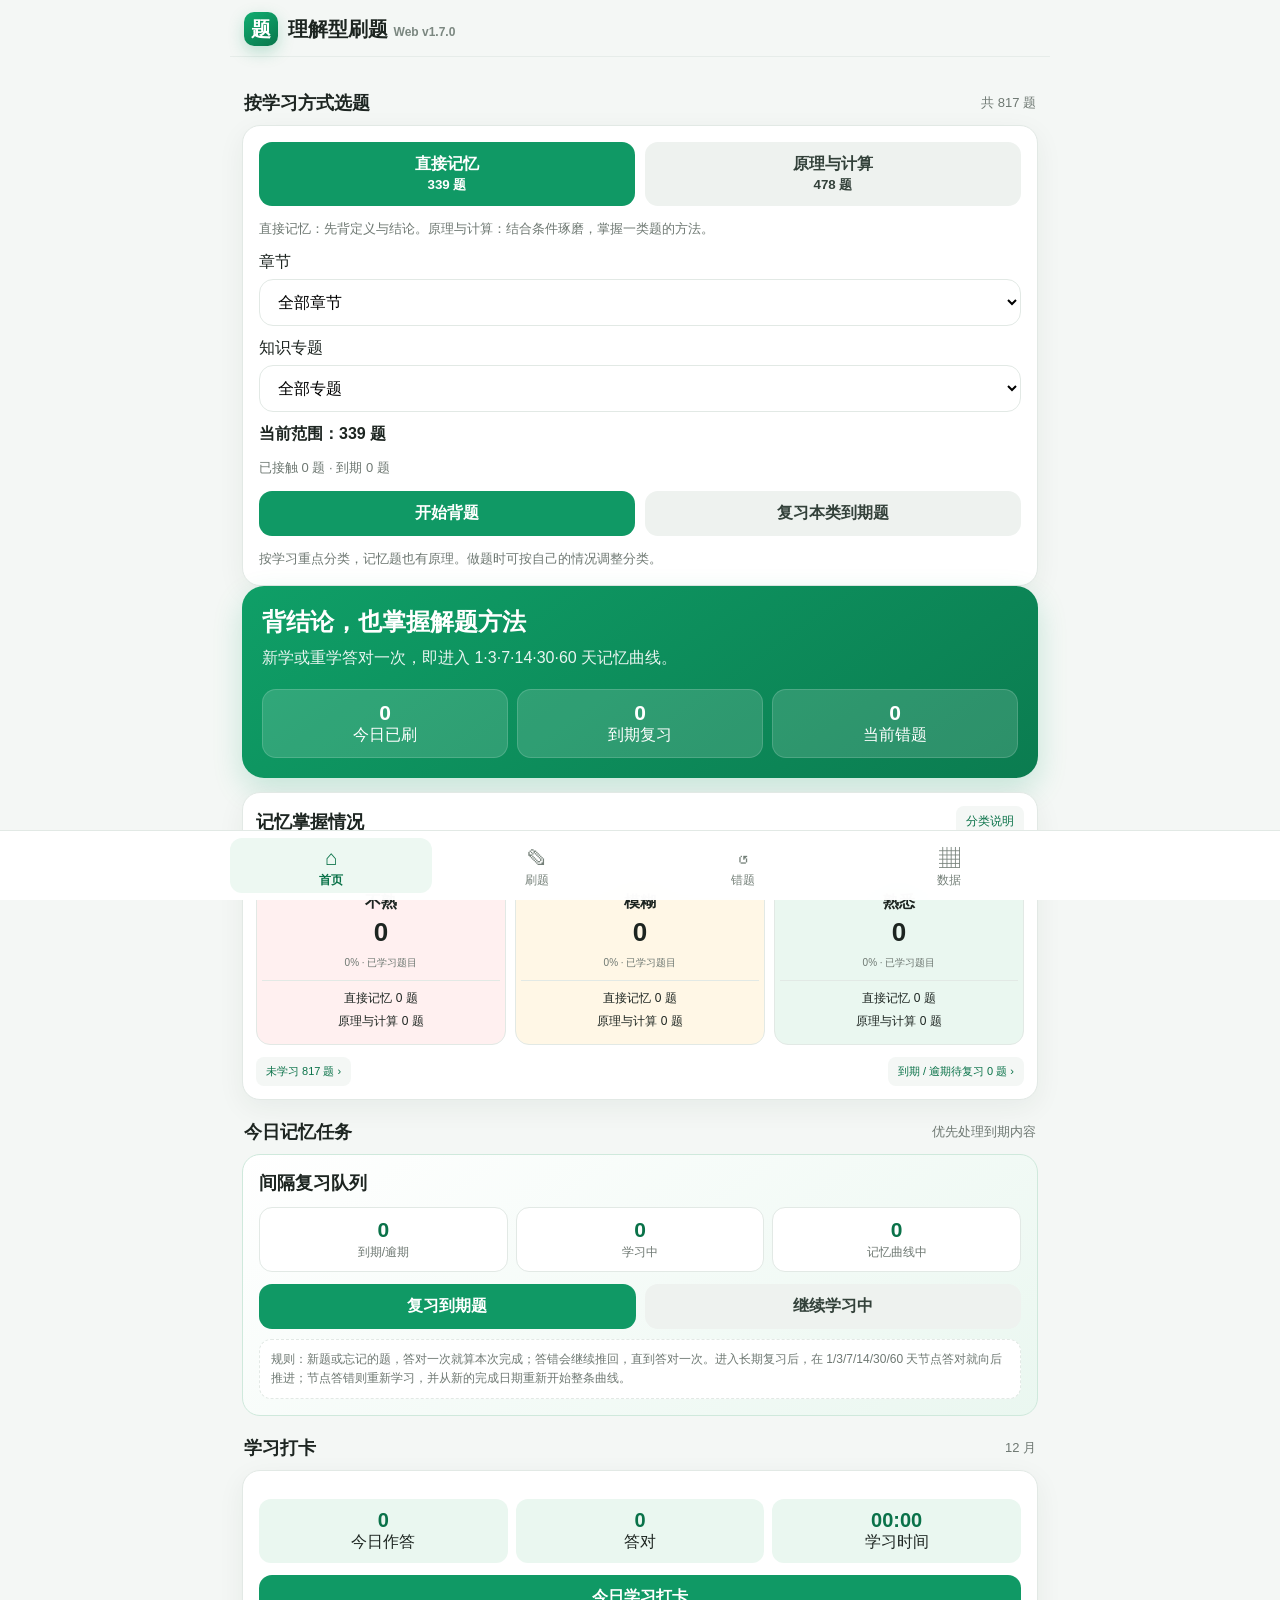
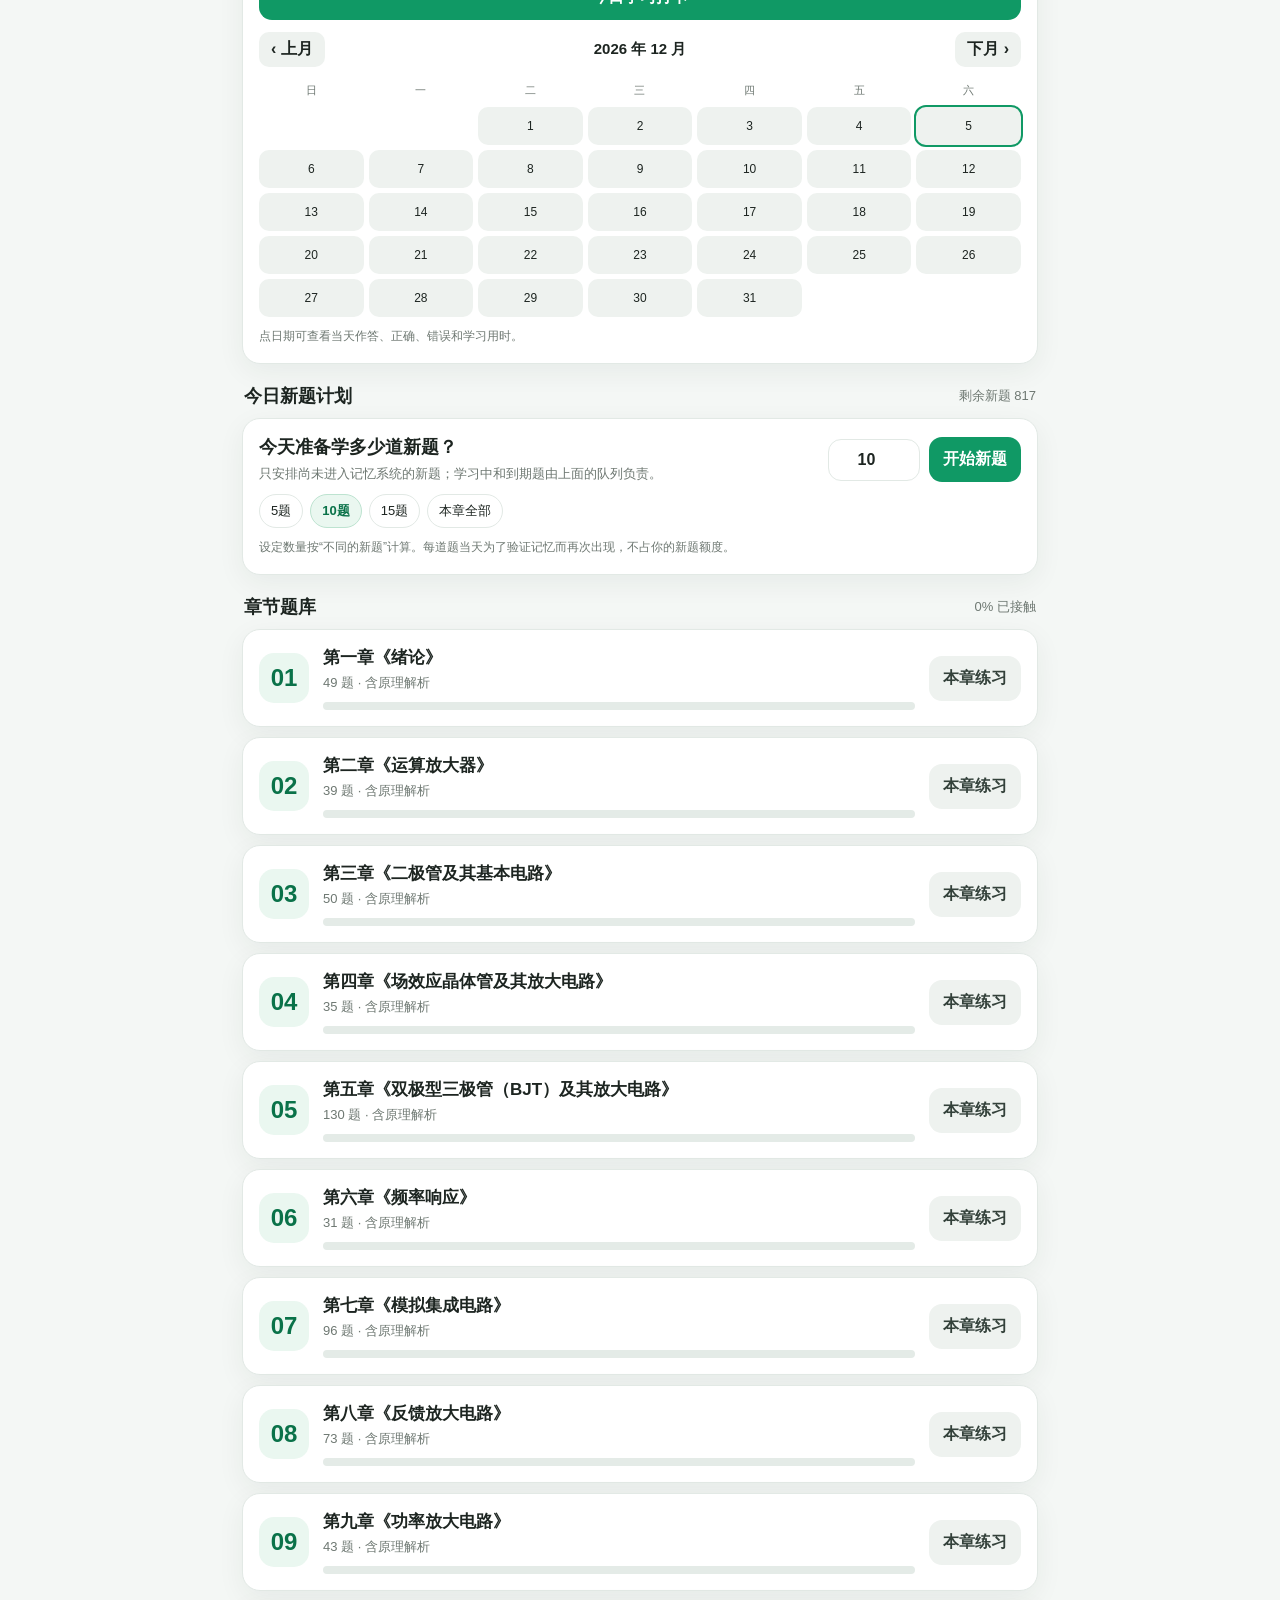
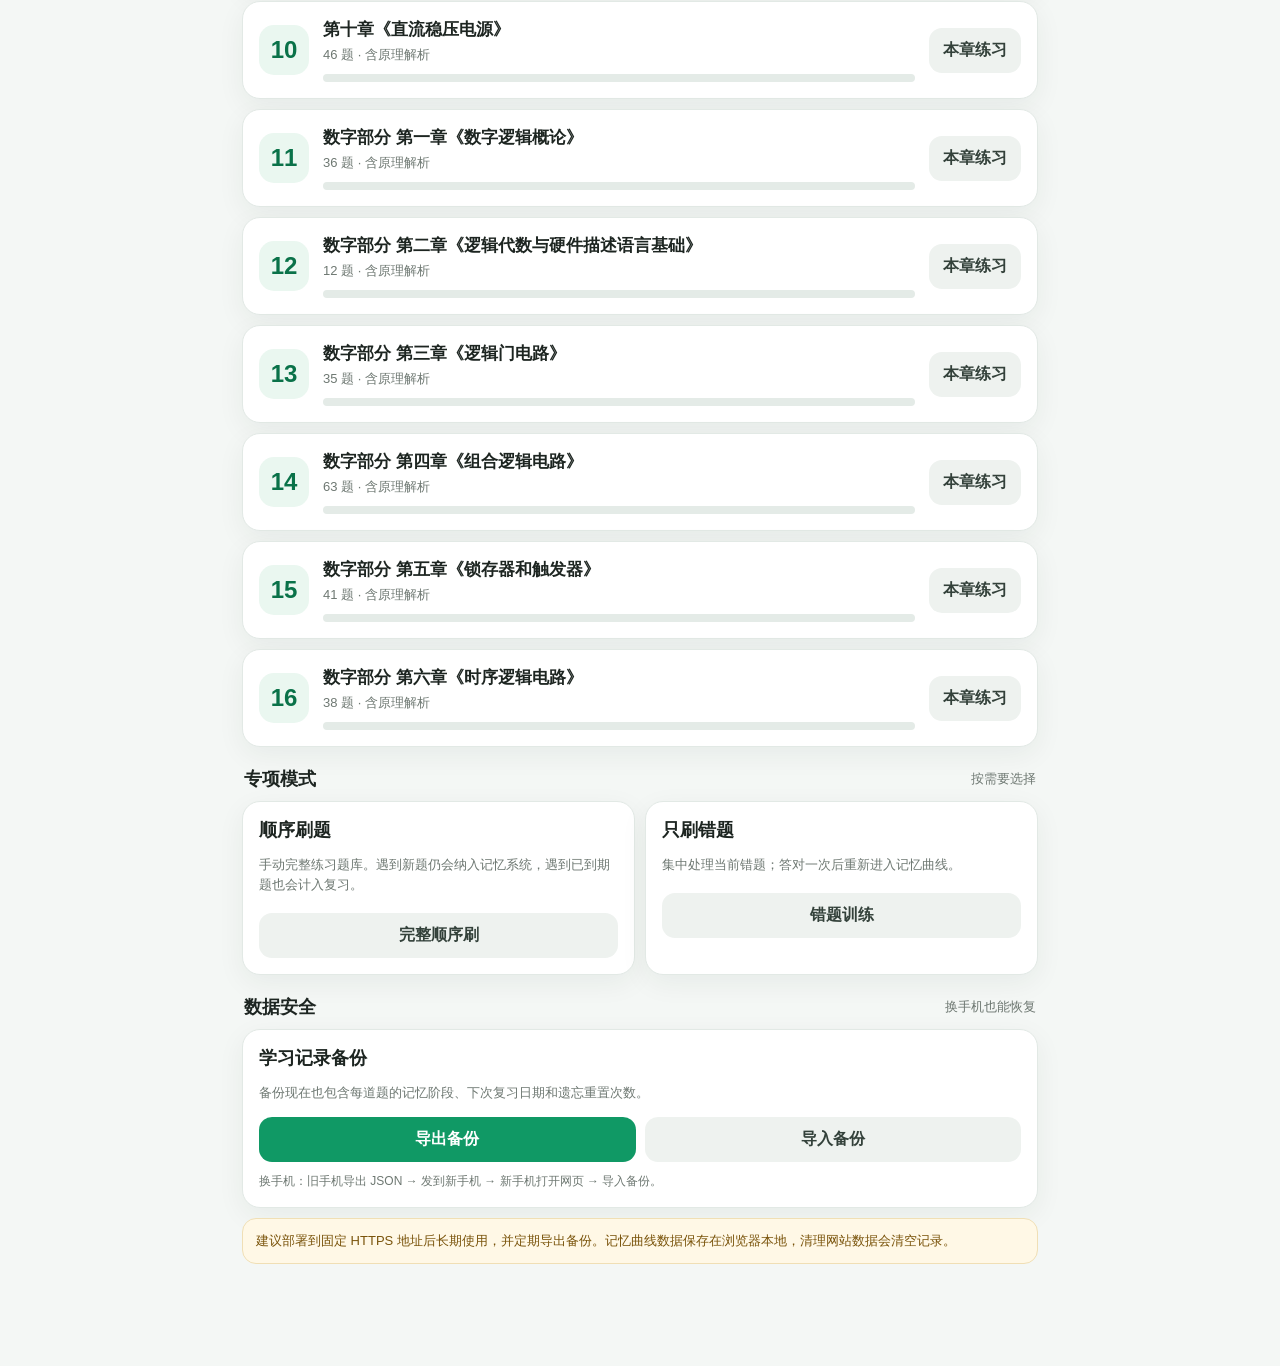
==== commit ccd99500: "Refine study methods for introductory electronics questions" ====
--- a/quiz-test/index.html
+++ b/quiz-test/index.html
@@ -148,7 +148,7 @@
 <div id="app"></div>
 <div id="toast" class="toast"></div>
 <script>
-window.__EMBEDDED_QUESTIONS__=[{"id":1,"chapter":"第一章《绪论》","type":"choice","q":"基尔霍夫电压定律适用于对（ ）列电压方程。","options":["A. 回路","B. 节点","C. 支路","D. 干路"],"answer":"A","principle":"基尔霍夫电压定律（KVL）的研究对象是闭合回路。沿任意闭合回路绕行一周，各段电压的代数和恒为 0。","why":"它本质上来自能量守恒：电荷沿闭合路径走一圈后回到原点，单位电荷的总能量变化必须为 0。","mistake":"节点对应的是 KCL（基尔霍夫电流定律），不是 KVL。","memory":"KVL 看回路，KCL 看节点。","tag":"基尔霍夫定律","studyKind":"memory","topic":"电路定律与分析方法","classificationReason":"本题直接考查名称、定义、基本公式或固定结论，先准确记忆，再结合已有解析理解适用条件。"},{"id":2,"chapter":"第一章《绪论》","type":"choice","q":"理想变压器主要特性不包括（ ）。","options":["A. 变换电压","B. 变换电流","C. 变换功率","D. 变换阻抗"],"answer":"C","principle":"理想变压器可以按匝数比改变电压和电流，也可以把负载阻抗折算到原边。","why":"理想情况下没有铜耗、铁耗等损耗，因此输入功率等于输出功率，即 P₁=P₂。它不是把功率变大或变小，而是电压、电流反向变化来保持功率不变。","mistake":"看到“能变电压、能变电流”容易误以为功率也被变换。理想变压器只改变电压/电流比例，不改变总功率。","memory":"理想变压器：U 变、I 变、R 变，P 不变。","tag":"变压器","studyKind":"memory","topic":"交流电路、变压器与互感","classificationReason":"识别理想变压器的固定特性：变压、变流、变阻抗，功率守恒。先记特性并能解释功率不变。"},{"id":3,"chapter":"第一章《绪论》","type":"choice","q":"正弦稳态电路中，R、L 和 C 串联，它们的电压有效值分别为 4V、3V 和 6V，则它们串联的总电压有效值为（ ）。","options":["A. 7V","B. 1V","C. 5V","D. 13V"],"answer":"C","principle":"RLC 串联交流电路中，U_R 与电流同相；U_L 超前电流 90°；U_C 滞后电流 90°。","why":"所以 U_L 与 U_C 方向相反，先相减，再与 U_R 做直角合成：U = √[U_R² + (U_L-U_C)²] = √[4² + (3-6)²] = √25 = 5V。","mistake":"不能直接 4+3+6=13V，因为交流电压存在相位关系，不能普通相加。","memory":"RLC 串联总电压：先 L-C，再和 R 勾股。","tag":"RLC","studyKind":"understand","topic":"交流电路、变压器与互感","classificationReason":"需要按相位关系将电感和电容电压相减，再与电阻电压做平方和开方，属于相量计算。"},{"id":4,"chapter":"第一章《绪论》","type":"choice","q":"对于一个具有 n 个节点、b 条支路的连通电路来说，可以列出独立的 KCL 方程的数目是（ ）。","options":["A. b−1","B. n−1","C. b−n+1","D. b−n−1"],"answer":"B","principle":"KCL 对每个节点都能列方程，但所有节点方程并不全部独立。","why":"如果 n 个节点都列 KCL，最后一个节点方程能由前 n−1 个方程相加得到，所以独立方程只有 n−1 个。","mistake":"b−n+1 是独立 KVL 回路数的常见表达式，不是独立 KCL 方程数。","memory":"节点 n 个 → 独立 KCL：n−1 个。","tag":"基尔霍夫定律","studyKind":"memory","topic":"电路定律与分析方法","classificationReason":"本题直接考查名称、定义、基本公式或固定结论，先准确记忆，再结合已有解析理解适用条件。"},{"id":5,"chapter":"第一章《绪论》","type":"choice","q":"在正弦稳态 RLC 串联电路发生谐振后，当 ω 增加时，电路呈现（ ）。","options":["A. 电阻性","B. 电容性","C. 电感性","D. 无法确定"],"answer":"C","principle":"RLC 串联电路的总电抗 X = X_L - X_C，其中 X_L=ωL，X_C=1/(ωC)。","why":"谐振时 X_L=X_C。继续增大 ω 后，X_L 随 ω 增大，而 X_C 随 ω 增大反而减小，于是 X_L>X_C，总电抗为正，表现为电感性。","mistake":"只记住“谐振时纯电阻”还不够；频率超过谐振点后会转为电感性，低于谐振点时则为电容性。","memory":"串联 RLC：低频容性，高频感性，谐振纯阻性。","tag":"RLC","studyKind":"understand","topic":"交流电路、变压器与互感","classificationReason":"需结合频率变化比较ωL和1/(ωC)，判断总电抗符号，属于趋势推理。"},{"id":6,"chapter":"第一章《绪论》","type":"choice","q":"当实际电流源开路时，该电流源内部（ ）。","options":["A. 有电流，有功率损耗","B. 无电流，无功率损耗","C. 有电流，无功率损耗","D. 无法确定"],"answer":"A","principle":"实际电流源可近似看成理想电流源与内阻并联。","why":"外部开路时，负载支路没有电流，但理想电流源产生的电流仍可在内部并联电阻中流动，因此内阻上有功率损耗。","mistake":"“外部开路没有输出电流”不等于“电源内部没有电流”。要区分外部支路和内部等效支路。","memory":"外面开路，里面不一定没电流。","tag":"电源模型","studyKind":"understand","topic":"交直流通路与小信号模型","classificationReason":"需画实际电流源的并联内阻模型并分析开路时的内部电流路径，属于等效电路分析。"},{"id":7,"chapter":"第一章《绪论》","type":"choice","q":"在换路瞬间，下列说法中正确的是（ ）。","options":["A. 电感电流不能跃变","B. 电感电压必然跃变","C. 电容电流必然跃变","D. 无法确定"],"answer":"A","principle":"换路定则：电感电流 i_L 在换路瞬间不能突变；电容电压 u_C 在换路瞬间不能突变。","why":"若电感电流瞬间突变，由 u_L=L·di/dt 可知需要无穷大电压；若电容电压瞬间突变，由 i_C=C·du/dt 可知需要无穷大电流。真实电路无法提供这种无限量。","mistake":"不能突变的是电感电流和电容电压，而不是电感电压、电容电流。","memory":"电感保电流，电容保电压。","tag":"换路定则","studyKind":"memory","topic":"电路定律与分析方法","classificationReason":"本题直接考查名称、定义、基本公式或固定结论，先准确记忆，再结合已有解析理解适用条件。"},{"id":8,"chapter":"第一章《绪论》","type":"choice","q":"换路定则的本质是遵循（ ）。","options":["A. 电荷守恒","B. 电压守恒","C. 电流守恒","D. 能量守恒"],"answer":"D","principle":"电感和电容都是储能元件：电感储磁场能，电容储电场能。","why":"如果 i_L 或 u_C 在瞬间发生有限幅度突变，就意味着储能在零时间内发生有限变化，需要无限大的瞬时功率，这不符合实际物理过程。因此换路定则的物理本质与能量连续性、能量守恒相关。","mistake":"很多人会把 KCL 的“电荷守恒”混到这里。换路定则重点是储能元件状态量不能无条件瞬变。","memory":"换路看储能，储能不能凭空瞬变。","tag":"换路定则","studyKind":"memory","topic":"电路定律与分析方法","classificationReason":"本题直接考查名称、定义、基本公式或固定结论，先准确记忆，再结合已有解析理解适用条件。"},{"id":9,"chapter":"第一章《绪论》","type":"choice","q":"为了从信号中提取高频部分，应选用（ ）。","options":["A. 低通滤波器","B. 带通滤波器","C. 高通滤波器","D. 带阻滤波器"],"answer":"C","principle":"高通滤波器允许高于截止频率的信号通过，抑制低频和直流成分。","why":"题目明确要提取高频部分，因此最直接对应高通滤波器。","mistake":"若题目说“只取某一个中间频段”，才更符合带通滤波器。","memory":"取高频 → 高通；取低频 → 低通。","tag":"滤波器","studyKind":"memory","topic":"信号、频谱与基本指标","classificationReason":"本题直接考查名称、定义、基本公式或固定结论，先准确记忆，再结合已有解析理解适用条件。"},{"id":10,"chapter":"第一章《绪论》","type":"choice","q":"为防止 50Hz 电网电压干扰混入信号之中，应选用（ ）。","options":["A. 低通滤波器","B. 带通滤波器","C. 高通滤波器","D. 带阻滤波器"],"answer":"D","principle":"带阻滤波器会压制某一段频率，而允许该频段两侧的信号通过。阻带很窄时又常称为陷波器。","why":"50Hz 电网干扰是一个已知、固定附近频率的干扰，最典型的做法就是在 50Hz 附近设置带阻/陷波。","mistake":"直接用高通或低通虽然也可能压掉 50Hz，但往往会同时损失一大片有用频率。","memory":"去掉一个指定频率 → 带阻/陷波。","tag":"滤波器","studyKind":"memory","topic":"信号、频谱与基本指标","classificationReason":"固定用途对应：抑制50Hz窄带干扰选带阻或陷波，与高通、低通、带通用途一起记忆。"},{"id":11,"chapter":"第一章《绪论》","type":"choice","q":"为获取信号中的直流成分，应选用（ ）。","options":["A. 低通滤波器","B. 带通滤波器","C. 高通滤波器","D. 带阻滤波器"],"answer":"A","principle":"直流分量的频率就是 0Hz，属于最低频部分。","why":"低通滤波器允许直流和低频通过，并抑制较高频率，因此适合保留直流分量。","mistake":"高通滤波器恰恰会把直流成分滤掉。","memory":"DC = 0Hz，所以要低通。","tag":"滤波器","studyKind":"memory","topic":"信号、频谱与基本指标","classificationReason":"本题直接考查名称、定义、基本公式或固定结论，先准确记忆，再结合已有解析理解适用条件。"},{"id":12,"chapter":"第一章《绪论》","type":"choice","q":"收音机用于选台的滤波器应为（ ）。","options":["A. 低通滤波器","B. 高通滤波器","C. 带通滤波器","D. 带阻滤波器"],"answer":"C","principle":"不同电台占据不同的载波频率或频道频带。","why":"选台就是从许多频率中挑出目标频率附近的一小段，同时压制其它频率，所以使用带通滤波器。","mistake":"不是只保留所有高频或所有低频，而是只保留某一段。","memory":"选一个频道 → 选一个频带 → 带通。","tag":"滤波器","studyKind":"memory","topic":"信号、频谱与基本指标","classificationReason":"本题直接考查名称、定义、基本公式或固定结论，先准确记忆，再结合已有解析理解适用条件。"},{"id":13,"chapter":"第一章《绪论》","type":"choice","q":"下列关于滞回比较器的说法，不正确的是（ ）。","options":["A. 滞回比较器有两个门限电压","B. 构成滞回比较器的集成运放工作在线性区","C. 滞回比较器电路一定外加了正反馈","D. 滞回比较器的输出电压只有两种可能，即正的最大值或负的最大值"],"answer":"B","principle":"滞回比较器又叫施密特触发器，利用正反馈形成两个不同的翻转门限。","why":"比较器工作时输出通常快速进入正饱和或负饱和，属于非线性工作状态，并非线性放大区。因此 B 错。","mistake":"运放既可以做线性放大，也可以做比较器。只要做比较器，就通常不再满足线性区的虚短条件。","memory":"滞回比较器：正反馈、双门限、输出饱和。","tag":"比较器","studyKind":"memory","topic":"运算电路与比较器","classificationReason":"记忆滞回比较器的正反馈、双门限、非线性饱和工作等固定特征，再逐项识别。"},{"id":14,"chapter":"第一章《绪论》","type":"fill","q":"自然界的各种物理量必须首先经过 ______ 将非电量转换为电量，即 ______。","answers":[["传感器"],["电信号","电量信号"]],"display_answer":"传感器；电信号","principle":"测量系统不能直接处理温度、压力、位移、光强等许多非电物理量，通常先要将它们转换成可测量、可传输、可处理的电信号。","why":"传感器负责完成这种“非电量 → 电量”的转换。例如光电探测器把光强转换成电流或电压。","mistake":"这类基础填空通常标准答案是传感器。","memory":"先传感，再处理。","tag":"传感器","studyKind":"memory","topic":"信号、频谱与基本指标","classificationReason":"本题直接考查名称、定义、基本公式或固定结论，先准确记忆，再结合已有解析理解适用条件。"},{"id":15,"chapter":"第一章《绪论》","type":"fill","q":"信号在频域中表示的图形或曲线称为信号的 ______。","answers":[["频谱"]],"display_answer":"频谱","principle":"一个信号既可以从时间角度看，也可以从频率角度看。","why":"把信号拆解成不同频率成分后，用频率作为横坐标表示其幅度或相位，就得到频谱。","mistake":"波形通常指时域图；频谱才是频域图。","memory":"时域看波形，频域看频谱。","tag":"频谱","studyKind":"memory","topic":"信号、频谱与基本指标","classificationReason":"本题直接考查名称、定义、基本公式或固定结论，先准确记忆，再结合已有解析理解适用条件。"},{"id":16,"chapter":"第一章《绪论》","type":"fill","q":"通过傅立叶变换可以实现信号从 ______ 到频域的变换。","answers":[["时域"]],"display_answer":"时域","principle":"傅立叶变换是时域与频域之间最核心的数学桥梁之一。","why":"输入一个随时间变化的信号 x(t)，傅立叶变换得到 X(ω)，从而看出信号中包含哪些频率以及各自的强弱和相位。","mistake":"傅立叶正变换一般说时域到频域；逆傅立叶变换则是频域回到时域。","memory":"FT：时 → 频；IFT：频 → 时。","tag":"傅立叶变换","studyKind":"memory","topic":"信号、频谱与基本指标","classificationReason":"本题直接考查名称、定义、基本公式或固定结论，先准确记忆，再结合已有解析理解适用条件。"},{"id":17,"chapter":"第一章《绪论》","type":"fill","q":"各种信号各频率分量的 ______ 随角频率变化的分布，称为该信号的幅度频谱。","answers":[["幅度","振幅"]],"display_answer":"幅度","principle":"傅立叶变换结果一般可以写成幅度 + 相位的形式。","why":"其中各个频率分量的幅度 |X(ω)| 随 ω 的变化关系，就是幅度频谱。","mistake":"不要把幅度频谱和相位频谱混淆；一个看大小，一个看相位角。","memory":"幅度频谱看 |X(ω)|。","tag":"频谱","studyKind":"memory","topic":"信号、频谱与基本指标","classificationReason":"本题直接考查名称、定义、基本公式或固定结论，先准确记忆，再结合已有解析理解适用条件。"},{"id":18,"chapter":"第一章《绪论》","type":"fill","q":"各种信号各频率分量的 ______ 随角频率变化的分布，称为该信号的相位频谱。","answers":[["相位"]],"display_answer":"相位","principle":"频域中的每一个频率成分除了有大小，还具有相位信息。","why":"各频率分量的相位角 ∠X(ω) 随角频率 ω 的变化关系，就是相位频谱。","mistake":"只看幅度频谱无法完整描述一般信号，相位信息也会影响时域波形。","memory":"相位频谱看 ∠X(ω)。","tag":"频谱","studyKind":"memory","topic":"信号、频谱与基本指标","classificationReason":"本题直接考查名称、定义、基本公式或固定结论，先准确记忆，再结合已有解析理解适用条件。"},{"id":19,"chapter":"第一章《绪论》","type":"fill","q":"周期信号的频谱都由 ______、______以及______组成。","answers":[["直流分量"],["基波分量"],["无穷多项高次谐波分量","无穷多项高次谐波"]],"display_answer":"直流分量；基波分量；无穷多项高次谐波分量","principle":"周期信号可用傅里叶级数分解为直流分量、基波分量以及各次谐波分量。","why":"其中基波频率是原信号的基本频率，高次谐波频率为基波频率的整数倍。","mistake":"不要把“基波”和“高次谐波”混为一谈。","memory":"周期频谱：直流 + 基波 + 高次谐波。","tag":"信号频谱","studyKind":"memory","topic":"信号、频谱与基本指标","classificationReason":"本题直接考查名称、定义、基本公式或固定结论，先准确记忆，再结合已有解析理解适用条件。"},{"id":20,"chapter":"第一章《绪论》","type":"fill","q":"在时间上和幅值上均是连续的信号 ______。","answers":[["称为模拟信号","模拟信号"]],"display_answer":"称为模拟信号","principle":"时间连续、幅值连续是模拟信号的基本特征。","why":"模拟信号在时间轴上连续取值，幅值也连续变化。","mistake":"不要与数字信号混淆。","memory":"时间连续 + 幅值连续 → 模拟信号。","tag":"信号分类","studyKind":"memory","topic":"信号、频谱与基本指标","classificationReason":"本题直接考查名称、定义、基本公式或固定结论，先准确记忆，再结合已有解析理解适用条件。"},{"id":21,"chapter":"第一章《绪论》","type":"fill","q":"在时间上和幅值上均是离散的信号 ______。","answers":[["称为数字信号","数字信号"]],"display_answer":"称为数字信号","principle":"时间离散、幅值离散是数字信号的典型特征。","why":"数字系统通常以离散时刻和离散数值表示信息。","mistake":"只时间离散而幅值连续的信号不属于这里所说的典型数字信号定义。","memory":"时间离散 + 幅值离散 → 数字信号。","tag":"信号分类","studyKind":"memory","topic":"信号、频谱与基本指标","classificationReason":"本题直接考查名称、定义、基本公式或固定结论，先准确记忆，再结合已有解析理解适用条件。"},{"id":22,"chapter":"第一章《绪论》","type":"fill","q":"放大电路分为 ______、______、______以及______四类。","answers":[["电压放大电路"],["电流放大电路"],["互阻放大电路"],["互导放大电路"]],"display_answer":"电压放大电路；电流放大电路；互阻放大电路；互导放大电路","principle":"按输入输出信号的电压、电流关系，放大电路可分为四类基本模型。","why":"分别对应电压→电压、电流→电流、电流→电压和电压→电流的变换关系。","mistake":"互阻与互导的输入输出量方向容易记反。","memory":"电压放大、电流放大、互阻、互导。","tag":"放大电路","studyKind":"memory","topic":"信号、频谱与基本指标","classificationReason":"本题直接考查名称、定义、基本公式或固定结论，先准确记忆，再结合已有解析理解适用条件。"},{"id":23,"chapter":"第一章《绪论》","type":"fill","q":"______、______、______、______和______等主要性能指标是衡量放大电路的标准。","answers":[["输入电阻"],["输出电阻"],["增益"],["频率响应"],["非线性失真"]],"display_answer":"输入电阻；输出电阻；增益；频率响应；非线性失真","principle":"放大电路不能只看“放大多少”，还要考察输入输出特性、频率特性以及失真。","why":"这些指标共同反映放大电路的信号传输、带负载和保真能力。","mistake":"性能指标不只包括增益。","memory":"输入、输出、增益、频响、失真。","tag":"放大电路","studyKind":"memory","topic":"信号、频谱与基本指标","classificationReason":"本题直接考查名称、定义、基本公式或固定结论，先准确记忆，再结合已有解析理解适用条件。"},{"id":24,"chapter":"第一章《绪论》","type":"fill","q":"放大电路的增益实际上反映了______的能力。","answers":[["电路在输入信号控制下，将供电电源能量转换为信号能量","将供电电源能量转换为信号能量"]],"display_answer":"电路在输入信号控制下，将供电电源能量转换为信号能量","principle":"放大并不是凭空产生能量，而是输入信号控制电路，把电源提供的能量转换到输出信号中。","why":"因此增益反映的是能量转换能力，而不是简单的“制造能量”。","mistake":"不要把放大理解成输出能量凭空增加。","memory":"放大：小信号控制电源能量。","tag":"放大电路","studyKind":"memory","topic":"信号、频谱与基本指标","classificationReason":"本题直接考查名称、定义、基本公式或固定结论，先准确记忆，再结合已有解析理解适用条件。"},{"id":25,"chapter":"第一章《绪论》","type":"fill","q":"放大电路的电压增益和电流增益在工程上常用“分贝”表示，其表达式分别是 ______、______。","answers":[["20lg|Av|","20lgAv","20 lg|Av|","20lg|A_v|"],["20lg|Ai|","20lgAi","20 lg|Ai|","20lg|A_i|"]],"display_answer":"20lg|Av|；20lg|Ai|（dB）","principle":"电压增益和电流增益用分贝表示时采用20lg形式。","why":"电压、电流属于幅值量，分贝表达式为20倍常用对数；功率增益则使用10lg。","mistake":"不要把功率增益的10lg与电压、电流增益的20lg混淆。","memory":"电压/电流：20lg；功率：10lg。","tag":"增益与分贝","studyKind":"memory","topic":"信号、频谱与基本指标","classificationReason":"本题直接考查名称、定义、基本公式或固定结论，先准确记忆，再结合已有解析理解适用条件。"},{"id":26,"chapter":"第一章《绪论》","type":"fill","q":"放大电路的频率响应指的是，在输入正弦信号情况下，输出随______的稳态响应。","answers":[["输入信号频率连续变化","输入信号频率","频率连续变化"]],"display_answer":"输入信号频率连续变化","principle":"频率响应描述放大电路在不同输入频率下的稳态输出特性。","why":"输入信号保持为正弦形式，只连续改变其频率，再观察输出如何变化。","mistake":"频率响应不是单纯指某一个固定频率下的输出。","memory":"改输入频率，看稳态输出。","tag":"频率响应","studyKind":"memory","topic":"频率响应与振荡","classificationReason":"本题直接考查名称、定义、基本公式或固定结论，先准确记忆，再结合已有解析理解适用条件。"},{"id":27,"chapter":"第一章《绪论》","type":"fill","q":"幅频响应是指______之间的关系。","answers":[["电压增益的模与角频率","电压增益模与角频率"]],"display_answer":"电压增益的模与角频率","principle":"幅频响应关注增益幅值随角频率的变化。","why":"对复数电压增益取模，得到幅值，再观察它随ω的变化。","mistake":"相位随频率变化属于相频响应。","memory":"幅频看大小，相频看相位。","tag":"频率响应","studyKind":"memory","topic":"频率响应与振荡","classificationReason":"本题直接考查名称、定义、基本公式或固定结论，先准确记忆，再结合已有解析理解适用条件。"},{"id":28,"chapter":"第一章《绪论》","type":"fill","q":"相频响应是指______之间的关系。","answers":[["放大电路输出与输入正弦电压信号的相位差与角频率","输出与输入正弦电压信号的相位差与角频率"]],"display_answer":"放大电路输出与输入正弦电压信号的相位差与角频率","principle":"相频响应描述输出相对于输入的相位差随角频率的变化。","why":"同一频率下，输入和输出可能存在相位超前或滞后；改变ω后观察这种相位差如何变化。","mistake":"不要把相位差和幅值变化混在一起。","memory":"相频看相位差随ω。","tag":"频率响应","studyKind":"memory","topic":"频率响应与振荡","classificationReason":"本题直接考查名称、定义、基本公式或固定结论，先准确记忆，再结合已有解析理解适用条件。"},{"id":29,"chapter":"第一章《绪论》","type":"truefalse","q":"在一阶电路中，时间常数的大小不影响电路过渡过程持续的时间。","options":["A. 对","B. 错"],"answer":"B","display_answer":"错","principle":"一阶电路的时间常数τ直接决定过渡过程快慢。τ越大，达到稳态所需时间通常越长。","why":"时间常数不是只影响幅值，它还决定过渡过程的时间尺度。","mistake":"时间常数不是只影响幅值，它还决定过渡过程的时间尺度。","memory":"τ大 → 变化慢；τ小 → 变化快。","tag":"一阶电路","studyKind":"memory","topic":"电路定律与分析方法","classificationReason":"直接调用一阶电路的固定结论：时间常数越大，过渡过程越慢；无需求具体响应。"},{"id":30,"chapter":"第一章《绪论》","type":"truefalse","q":"三要素法可以计算一阶电路中各处的电压和电流。","options":["A. 对","B. 错"],"answer":"A","display_answer":"对","principle":"三要素法通过初始值、最终值和时间常数描述一阶电路响应。","why":"只要电路可等效为一阶动态电路，就可用三要素法求相关响应。","mistake":"只要电路可等效为一阶动态电路，就可用三要素法求相关响应。","memory":"三要素：初始值、最终值、时间常数。","tag":"一阶电路","studyKind":"memory","topic":"电路定律与分析方法","classificationReason":"记忆三要素法适用于一阶电路及其初始值、稳态值、时间常数，无具体参数推算。"},{"id":31,"chapter":"第一章《绪论》","type":"truefalse","q":"当两个线圈的耦合系数等于1时为全耦合。","options":["A. 对","B. 错"],"answer":"A","display_answer":"对","principle":"耦合系数k反映两个线圈磁耦合程度，k=1表示理想全耦合。","why":"此时一个线圈产生的磁通全部链过另一个线圈。","mistake":"此时一个线圈产生的磁通全部链过另一个线圈。","memory":"k=1 → 全耦合。","tag":"耦合电路","studyKind":"memory","topic":"交直流通路与小信号模型","classificationReason":"本题直接考查名称、定义、基本公式或固定结论，先准确记忆，再结合已有解析理解适用条件。"},{"id":32,"chapter":"第一章《绪论》","type":"truefalse","q":"无源线性二端口无论是否对称，Z参数中只有2个参数是独立的。","options":["A. 对","B. 错"],"answer":"B","display_answer":"错","principle":"一般线性二端口的Z参数有4个参数；只有在满足互易、对称等附加条件时才可能减少独立参数。","why":"题目说“无论是否对称”过于绝对。","mistake":"题目说“无论是否对称”过于绝对。","memory":"一般二端口：4参数；附加条件才减少。","tag":"二端口网络","studyKind":"understand","topic":"电路定律与分析方法","classificationReason":"需区分一般、互易、对称等条件下独立参数数目，属于条件辨析。"},{"id":33,"chapter":"第一章《绪论》","type":"truefalse","q":"非正弦周期量的有效值等于它各次谐波有效值之和。","options":["A. 对","B. 错"],"answer":"B","display_answer":"错","principle":"非正弦周期量的有效值应按各谐波有效值的平方和开方计算，而不是直接相加。","why":"不同谐波正交，不能把有效值直接做算术加法。","mistake":"不同谐波正交，不能把有效值直接做算术加法。","memory":"有效值：平方和开方。","tag":"非正弦周期量","studyKind":"understand","topic":"交流电路、变压器与互感","classificationReason":"需理解不同谐波的正交关系及有效值平方和合成，避免错误的算术相加。"},{"id":34,"chapter":"第一章《绪论》","type":"truefalse","q":"对称三相电路中，线电压与相电压相等。","options":["A. 对","B. 错"],"answer":"B","display_answer":"错","principle":"对称三相系统中，线电压与相电压的幅值通常相差√3，且存在30°相位差。","why":"不要把线量和相量直接等同。","mistake":"不要把线量和相量直接等同。","memory":"Y接：线电压=√3相电压。","tag":"三相电路","studyKind":"understand","topic":"交流电路、变压器与互感","classificationReason":"需区分星形与三角形连接条件，再判断线电压和相电压关系。"},{"id":35,"chapter":"第一章《绪论》","type":"truefalse","q":"空心变压器副边如接感性负载，则反映到原边的引入电抗一定呈容性。","options":["A. 对","B. 错"],"answer":"B","display_answer":"错","principle":"感性负载反映到原边仍表现为相应的感性性质，不会因为反映就必然变成容性。","why":"反射阻抗会按匝数比折算，性质不会无故从感性变为容性。","mistake":"反射阻抗会按匝数比折算，性质不会无故从感性变为容性。","memory":"感性负载 → 反射仍为感性。","tag":"变压器","studyKind":"understand","topic":"交流电路、变压器与互感","classificationReason":"需区分空心耦合线圈的引入阻抗与理想变压器折算，结合等效模型判断性质。"},{"id":36,"chapter":"第一章《绪论》","type":"truefalse","q":"叠加定理只适用于线性电路求电压和电流，不适用于求功率。","options":["A. 对","B. 错"],"answer":"A","display_answer":"对","principle":"叠加定理适用于线性电路中的电压和电流响应，功率与电压、电流的平方有关，一般不能直接叠加。","why":"不能把各独立源单独作用得到的功率直接相加。","mistake":"不能把各独立源单独作用得到的功率直接相加。","memory":"叠加：电压、电流可叠加；功率不能直接叠加。","tag":"叠加定理","studyKind":"memory","topic":"电路定律与分析方法","classificationReason":"本题直接考查名称、定义、基本公式或固定结论，先准确记忆，再结合已有解析理解适用条件。"},{"id":37,"chapter":"第一章《绪论》","type":"truefalse","q":"网络函数仅与网络的结构和参数有关，与激励的函数形式无关。","options":["A. 对","B. 错"],"answer":"A","display_answer":"对","principle":"在线性时不变网络中，网络函数由网络结构和参数决定，而与具体激励信号形式无关。","why":"激励决定输出的具体波形，但网络函数本身是系统特性。","mistake":"激励决定输出的具体波形，但网络函数本身是系统特性。","memory":"网络函数看系统，不看具体激励。","tag":"网络函数","studyKind":"memory","topic":"电路定律与分析方法","classificationReason":"记忆线性时不变网络在零初始条件下网络函数由结构和参数决定的基本性质。"},{"id":38,"chapter":"第一章《绪论》","type":"truefalse","q":"当两互感线圈的电流同时流出同名端时，两个电流所产生的磁场是互相削弱的。","options":["A. 对","B. 错"],"answer":"B","display_answer":"错","principle":"两个电流同时流出同名端时，其磁场作用属于助磁关系，而不是削弱。","why":"判断互感正负和助磁/反磁要结合同名端与电流方向。","mistake":"判断互感正负和助磁/反磁要结合同名端与电流方向。","memory":"同名端：同进或同出 → 助磁。","tag":"互感","studyKind":"understand","topic":"交流电路、变压器与互感","classificationReason":"需结合同名端及两个电流方向判断助磁、反磁，属于方向分析。"},{"id":39,"chapter":"第一章《绪论》","type":"truefalse","q":"有效值、角频率和初相位称为正弦量的三要素。","options":["A. 对","B. 错"],"answer":"B","display_answer":"错","principle":"正弦量的三要素通常是最大值（或有效值）、角频率和初相位。题目把有效值列入三要素在有些教材表述中可成立，但本题按题库语境需结合原教材定义。","why":"如果教材把幅值用有效值表示，则需特别注意题库的原始定义。","mistake":"如果教材把幅值用有效值表示，则需特别注意题库的原始定义。","memory":"三要素核心：幅值、角频率、初相位。","tag":"正弦量","studyKind":"memory","topic":"交流电路、变压器与互感","classificationReason":"本题直接考查名称、定义、基本公式或固定结论，先准确记忆，再结合已有解析理解适用条件。"},{"id":40,"chapter":"第一章《绪论》","type":"truefalse","q":"电压、电流的参考方向可任意指定，指定的参考方向不同，不影响问题最后的结论。","options":["A. 对","B. 错"],"answer":"A","display_answer":"对","principle":"参考方向是分析电路时人为规定的正方向。只要整个计算过程保持一致，改变参考方向只会改变符号表示。","why":"参考方向改变后，相关量的正负号会相应变化，但物理结论不变。","mistake":"参考方向改变后，相关量的正负号会相应变化，但物理结论不变。","memory":"参考方向可任意选，但必须前后一致。","tag":"参考方向","studyKind":"memory","topic":"电路定律与分析方法","classificationReason":"记忆参考方向可任意选定、全过程保持一致的基本规则。"},{"id":41,"chapter":"第一章《绪论》","type":"truefalse","q":"在使用节点电压法对电路做分析时，与电流源串联的电阻不计入自电导或互电导。","options":["A. 对","B. 错"],"answer":"A","display_answer":"对","principle":"理想电流源串联电阻时，外部端口电流由理想电流源确定，串联电阻不参与节点导纳关系。","why":"节点电压法建立的是节点电流与节点电压之间的导纳关系。","mistake":"节点电压法建立的是节点电流与节点电压之间的导纳关系。","memory":"理想电流源串联电阻：节点导纳计算中不计该电阻。","tag":"节点电压法","studyKind":"understand","topic":"电路定律与分析方法","classificationReason":"需结合电流源支路和节点法建模条件判断电导项，属于电路方程分析。"},{"id":42,"chapter":"第一章《绪论》","type":"truefalse","q":"一个实际的电感线圈，在任何情况下呈现的电特性都是感性的。","options":["A. 对","B. 错"],"answer":"B","display_answer":"错","principle":"实际线圈存在寄生电容等因素，在一定高频条件下可能呈现容性。","why":"实际器件不是理想电感，频率升高后寄生参数会影响性质。","mistake":"实际器件不是理想电感，频率升高后寄生参数会影响性质。","memory":"实际电感：低频偏感性，高频可能转为容性。","tag":"实际电感","studyKind":"understand","topic":"交流电路、变压器与互感","classificationReason":"需结合实际线圈寄生电容、工作频率和自谐振分析电抗性质。"},{"id":43,"chapter":"第一章《绪论》","type":"truefalse","q":"某感性负载，电压的初相位一定小于电流的初相位，即U滞后于I。","options":["A. 对","B. 错"],"answer":"B","display_answer":"错","principle":"感性负载中电压超前电流，理想电感中电压超前电流90°。","why":"“感性”对应U领先I，而不是U滞后I。","mistake":"“感性”对应U领先I，而不是U滞后I。","memory":"感性：U超前I。","tag":"正弦交流电路","studyKind":"memory","topic":"交流电路、变压器与互感","classificationReason":"直接记忆感性负载电压超前电流的相位关系，与容性关系对照辨别。"},{"id":44,"chapter":"第一章《绪论》","type":"truefalse","q":"中线的作用就是使不对称Y接负载的端电压保持对称。","options":["A. 对","B. 错"],"answer":"A","display_answer":"对","principle":"三相四线制中，中线可以提供不对称负载的零序电流通路，使各相端电压保持对称。","why":"不对称Y接负载没有可靠中性点时，各相端电压可能发生偏移。","mistake":"不对称Y接负载没有可靠中性点时，各相端电压可能发生偏移。","memory":"中线：稳定不对称Y接负载的相电压。","tag":"三相电路","studyKind":"memory","topic":"交流电路、变压器与互感","classificationReason":"记忆理想中线稳定不对称星形负载中性点、避免相电压偏移的作用。"},{"id":45,"chapter":"第一章《绪论》","type":"truefalse","q":"负载作星形连接时，必有线电流等于相电流。","options":["A. 对","B. 错"],"answer":"A","display_answer":"对","principle":"星形连接中，每条线与对应相负载串联，因此线电流就是相电流。","why":"这是星形连接电流关系的基本特点。","mistake":"这是星形连接电流关系的基本特点。","memory":"Y接：I线=I相。","tag":"三相电路","studyKind":"memory","topic":"交流电路、变压器与互感","classificationReason":"星形连接线电流等于相电流是固定连接关系，先记忆并用串联关系解释。"},{"id":46,"chapter":"第一章《绪论》","type":"truefalse","q":"两个串联互感线圈的感应电压极性，取决于电流流向，与同名端无关。","options":["A. 对","B. 错"],"answer":"B","display_answer":"错","principle":"互感电压极性不仅与电流变化方向有关，还必须根据同名端判断正负。","why":"忽略同名端会导致互感项正负号判断错误。","mistake":"忽略同名端会导致互感项正负号判断错误。","memory":"互感极性：电流方向 + 同名端共同决定。","tag":"互感","studyKind":"memory","topic":"交流电路、变压器与互感","classificationReason":"记忆互感电压极性须结合同名端和电流变化方向判断；本题不要求具体定极性或列方程。"},{"id":47,"chapter":"第一章《绪论》","type":"truefalse","q":"不同频率的电压和电流不能构成平均功率，也不能构成瞬时功率。","options":["A. 对","B. 错"],"answer":"B","display_answer":"错","principle":"任意时刻电压和电流都可以相乘得到瞬时功率p(t)=u(t)i(t)。不同频率信号的平均功率还要结合具体波形和平均区间判断。","why":"不能因为频率不同就否定瞬时功率的定义。","mistake":"不能因为频率不同就否定瞬时功率的定义。","memory":"瞬时功率永远看p(t)=u(t)i(t)。","tag":"功率","studyKind":"understand","topic":"交流电路、变压器与互感","classificationReason":"需区分瞬时功率定义与不同频率分量平均功率的条件，属于概念应用与条件辨析。"},{"id":48,"chapter":"第一章《绪论》","type":"truefalse","q":"网络函数分母部分多项式等于零的根，称为网络函数的极点，它恰好为网络的固有频率。","options":["A. 对","B. 错"],"answer":"A","display_answer":"对","principle":"网络函数的极点是其分母多项式的根，并与系统的自然响应、固有模态密切相关。","why":"零点来自分子，极点来自分母。","mistake":"零点来自分子，极点来自分母。","memory":"分母根 → 极点。","tag":"网络函数","studyKind":"memory","topic":"电路定律与分析方法","classificationReason":"本题直接考查名称、定义、基本公式或固定结论，先准确记忆，再结合已有解析理解适用条件。"},{"id":49,"chapter":"第一章《绪论》","type":"truefalse","q":"网络函数的原函数即为该电路的单位冲激响应。","options":["A. 对","B. 错"],"answer":"A","display_answer":"对","principle":"在线性时不变网络的零初始条件下，网络函数与单位冲激响应的拉普拉斯变换互为对应关系。","why":"网络函数是冲激响应的拉普拉斯变换，反变换可得到冲激响应。","mistake":"网络函数是冲激响应的拉普拉斯变换，反变换可得到冲激响应。","memory":"H(s) ↔ h(t)，反变换得到冲激响应。","tag":"网络函数","studyKind":"memory","topic":"电路定律与分析方法","classificationReason":"本题直接考查名称、定义、基本公式或固定结论，先准确记忆，再结合已有解析理解适用条件。"},{"id":50,"chapter":"第二章《运算放大器》","type":"choice","q":"为了工作在线性工作区，应使集成运放电路处于（ ）状态。","options":["A. 正反馈","B. 负反馈","C. 正反馈或无反馈","D. 负反馈或无反馈"],"answer":"B","principle":"集成运放要在线性放大区稳定工作，通常必须引入负反馈。","why":"负反馈把输出的一部分送回输入端并抵消输入变化，使运放不易进入饱和，从而保持线性放大关系。","mistake":"正反馈会强化输入差值，常用于比较、迟滞等非线性电路。","memory":"线性区 → 负反馈。","tag":"运放工作区","studyKind":"understand","topic":"静态工作点、偏置与失真","classificationReason":"需要结合条件判断、理解电路关系或代入公式。"},{"id":51,"chapter":"第二章《运算放大器》","type":"choice","q":"为了工作在非线性区，应使集成运放电路处于（ ）状态。","options":["A. 正反馈","B. 负反馈","C. 正反馈或无反馈","D. 负反馈或无反馈"],"answer":"C","principle":"集成运放的非线性应用通常工作在开环（无反馈）或正反馈状态。","why":"此时运放很容易因极小的输入差模电压而进入正、负饱和，输出不再与输入保持线性比例关系。","mistake":"不要把线性区的负反馈条件套到比较器等非线性电路。","memory":"非线性区 → 正反馈或无反馈。","tag":"运放工作区","studyKind":"understand","topic":"静态工作点、偏置与失真","classificationReason":"需要结合条件判断、理解电路关系或代入公式。"},{"id":52,"chapter":"第二章《运算放大器》","type":"choice","q":"关于理想集成运放的输入电阻和输出电阻论述正确的是（ ）","options":["A. 输入电阻为∞，输出电阻为0","B. 输入电阻为0，输出电阻为∞","C. 输入电阻和输出电阻均为∞","D. 输入电阻和输出电阻均为0"],"answer":"A","principle":"理想运放的输入电阻趋于无穷大，输出电阻趋于零。","why":"输入电阻无限大意味着输入端几乎不吸收电流；输出电阻为零意味着输出电压不受负载电流影响。","mistake":"输入电阻与输出电阻的理想化方向正好相反。","memory":"输入∞，输出0。","tag":"理想运放","studyKind":"memory","topic":"运放原理、工作区与虚短虚断","classificationReason":"定义、名称或常用结论，适合先记忆。"},{"id":53,"chapter":"第二章《运算放大器》","type":"choice","q":"集成运算放大器能处理（ ）","options":["A. 直流信号","B. 交流信号","C. 交流信号和直流信号"],"answer":"C","principle":"集成运放通常采用直接耦合结构，因此既能放大直流信号，也能处理交流信号。","why":"没有隔直电容限制时，从零频到一定高频范围内的信号都可以被运放处理。","mistake":"不要把运放只理解成交流放大器。","memory":"运放：交、直流都能处理。","tag":"运放基本特性","studyKind":"memory","topic":"运放原理、工作区与虚短虚断","classificationReason":"定义、名称或常用结论，适合先记忆。"},{"id":54,"chapter":"第二章《运算放大器》","type":"choice","q":"为使电路输入电阻高、输出电阻低，应引入（ ）","options":["A. 电压串联负反馈","B. 电压并联负反馈","C. 电流串联负反馈","D. 电流并联负反馈"],"answer":"A","principle":"串联负反馈提高输入电阻；电压负反馈降低输出电阻。","why":"要同时得到高输入电阻和低输出电阻，应选择“电压串联负反馈”。","mistake":"可把反馈类型拆成两部分判断：串联/并联决定输入电阻，电压/电流决定输出电阻。","memory":"高入低出 → 电压串联负反馈。","tag":"负反馈","studyKind":"understand","topic":"反馈增益、稳定性与带宽","classificationReason":"需要结合条件判断、理解电路关系或代入公式。"},{"id":55,"chapter":"第二章《运算放大器》","type":"choice","q":"在由运放组成的电路中，运放工作在非线性状态的电路是（ ）","options":["A. 反相放大器","B. 差值放大器","C. 有源滤波器","D. 电压比较器"],"answer":"D","principle":"电压比较器通常让运放工作在开环或正反馈状态，属于非线性应用。","why":"比较器输出主要取正、负饱和值，不再与输入按固定比例变化。","mistake":"反相放大、差值放大、有源滤波通常利用负反馈在线性区工作。","memory":"比较器 → 非线性。","tag":"非线性应用","studyKind":"memory","topic":"运放原理、工作区与虚短虚断","classificationReason":"定义、名称或常用结论，适合先记忆。"},{"id":56,"chapter":"第二章《运算放大器》","type":"choice","q":"集成运放工作在线性放大区，由理想工作条件得出两个重要规律是（ ）","options":["A. U+=U−=0，i+=i−","B. U+=U−=0，i+=i−=0","C. U+=U−，i+=i−=0","D. U+=U−=0，i+≠i−"],"answer":"C","principle":"理想运放在线性区满足“虚短”和“虚断”。","why":"开环增益趋于无穷大且输出有限，所以两输入端电压近似相等；输入电阻趋于无穷大，所以两个输入端电流近似为零。","mistake":"虚短只是 U+≈U−，并不意味着两个输入端都一定为0；只有特定电路中才会出现虚地。","memory":"线性理想运放：U+=U−，i+=i−=0。","tag":"虚短虚断","studyKind":"understand","topic":"运放原理、工作区与虚短虚断","classificationReason":"需要结合条件判断、理解电路关系或代入公式。"},{"id":57,"chapter":"第二章《运算放大器》","type":"choice","q":"分析集成运放的非线性应用电路时，不能使用的概念是（ ）","options":["A. 虚地","B. 虚短","C. 虚断"],"answer":"B","principle":"“虚短”成立的前提是运放工作在线性区，并且通常存在深度负反馈。","why":"非线性区中输出可能已经饱和，输入端电压不再近似相等，因此不能使用虚短。输入端电流仍近似为零，所以虚断仍可用。","mistake":"不要把虚短、虚断当成所有运放电路都同时成立。","memory":"非线性：可虚断，不可虚短。","tag":"虚短虚断","studyKind":"understand","topic":"运放原理、工作区与虚短虚断","classificationReason":"需要结合条件判断、理解电路关系或代入公式。"},{"id":58,"chapter":"第二章《运算放大器》","type":"choice","q":"集成运放的线性应用存在（ ）现象。","options":["A. 虚地","B. 虚断","C. 虚断和虚短"],"answer":"C","principle":"理想运放在线性负反馈条件下同时满足虚断和虚短。","why":"输入电阻趋于无穷大形成虚断；开环增益趋于无穷大且输出有限形成虚短。","mistake":"“虚地”只是在某些具体电路中由虚短进一步得到，不是所有线性应用都有。","memory":"线性应用：虚断＋虚短。","tag":"虚短虚断","studyKind":"understand","topic":"运放原理、工作区与虚短虚断","classificationReason":"需要结合条件判断、理解电路关系或代入公式。"},{"id":59,"chapter":"第二章《运算放大器》","type":"choice","q":"非线性应用存在（ ）现象。","options":["A. 虚地","B. 虚断","C. 虚断和虚短"],"answer":"B","principle":"理想运放即使工作在非线性区，输入电阻仍可近似无穷大。","why":"因此输入端电流仍近似为零，即存在虚断；但由于不再处于线性放大状态，虚短不成立。","mistake":"比较器等非线性电路中不能套用 U+≈U−。","memory":"非线性：只保留虚断。","tag":"虚短虚断","studyKind":"understand","topic":"运放原理、工作区与虚短虚断","classificationReason":"需要结合条件判断、理解电路关系或代入公式。"},{"id":60,"chapter":"第二章《运算放大器》","type":"choice","q":"理想运放的两个重要结论是（ ）","options":["A. 虚短与虚地","B. 虚断与虚短","C. 断路与短路"],"answer":"B","principle":"理想运放在线性区分析中最常用的两个结论是虚短和虚断。","why":"虚短描述两输入端电压近似相等；虚断描述两个输入端电流近似为零。","mistake":"虚地不是普遍结论，只出现在某些具体拓扑中。","memory":"理想运放两结论：虚短、虚断。","tag":"虚短虚断","studyKind":"understand","topic":"运放原理、工作区与虚短虚断","classificationReason":"需要结合条件判断、理解电路关系或代入公式。"},{"id":61,"chapter":"第二章《运算放大器》","type":"choice","q":"集成运放一般分为两个工作区，它们分别是（ ）","options":["A. 正反馈与负反馈","B. 线性与非线性","C. 虚断和虚短"],"answer":"B","principle":"按输入输出关系，集成运放通常分为线性工作区和非线性工作区。","why":"在线性区输出与输入保持近似线性关系；在非线性区输出通常趋向饱和值。","mistake":"正反馈、负反馈是反馈方式，不是工作区名称。","memory":"运放两区：线性、非线性。","tag":"运放工作区","studyKind":"memory","topic":"静态工作点、偏置与失真","classificationReason":"定义、名称或常用结论，适合先记忆。"},{"id":62,"chapter":"第二章《运算放大器》","type":"choice","q":"有两个空载放大倍数相同，输入和输出电阻不同的放大器甲和乙，对同一信号源进行放大，在负载开路的情况下，测得甲的输出电压小，这说明甲的（ ）","options":["A. 输入电阻大","B. 输入电阻小","C. 输出电阻大","D. 输出电阻小"],"answer":"B","principle":"负载开路时，输出端几乎不受输出电阻影响，实际输出大小主要取决于信号源与放大器输入电阻之间的分压。","why":"两者空载电压增益相同而甲输出更小，说明甲从信号源取得的输入电压更小，即甲的输入电阻更小、对信号源负载作用更强。","mistake":"题目已经说明负载开路，因此不能优先从输出电阻差异解释。","memory":"空载比较输出 → 看输入端分压。","tag":"输入输出电阻","studyKind":"understand","topic":"反馈与输入输出电阻","classificationReason":"需要结合条件判断、理解电路关系或代入公式。"},{"id":63,"chapter":"第二章《运算放大器》","type":"fill","q":"理想运算放大器的性能参数均被理想化，即输入电阻为 ______，输出电阻为 ______，开环电压增益为 ______，输出电压为 ______。","answers":[["∞","无穷大","无穷"],["0","零"],["∞","无穷大","无穷"],["有限值","有限","有限的值"]],"display_answer":"∞；0；∞；有限值","principle":"理想运放常取输入电阻趋于无穷大、输出电阻趋于零、开环电压增益趋于无穷大。在线性工作条件下，输出电压应为有限值。","why":"正因为开环增益趋于无穷大而输出仍是有限值，差模输入电压必须趋近于0，从而得到“虚短”；输入电阻趋于无穷大则得到“虚断”。","mistake":"最后一空不是说理想运放的输出一定为无穷大；在线性分析中输出是有限值。","memory":"输入∞、输出0、增益∞、输出有限。","tag":"理想运放","studyKind":"memory","topic":"运放原理、工作区与虚短虚断","classificationReason":"定义、名称或常用结论，适合先记忆。"},{"id":64,"chapter":"第二章《运算放大器》","type":"fill","q":"运算放大器有两个工作区。在 ______ 区工作时，放大器放大小信号；当输入为大信号时，它工作在 ______ 区，输出电压扩展到 ______。","answers":[["线性","线性区"],["非线性","非线性区"],["正负饱和电压","正、负饱和电压","正负饱和值","正、负饱和值","正负饱和电压值"]],"display_answer":"线性；非线性；正、负饱和电压","principle":"小信号且有适当负反馈时，运放通常工作在线性区；输入过大后会离开线性区进入饱和。","why":"进入非线性区后，输出电压不再按比例增大，而是接近正、负饱和电压。","mistake":"输出达到饱和后再增加输入，并不会继续按原增益放大。","memory":"小信号线性，大信号非线性，输出到饱和。","tag":"运放工作区","studyKind":"understand","topic":"静态工作点、偏置与失真","classificationReason":"需要结合条件判断、理解电路关系或代入公式。"},{"id":65,"chapter":"第二章《运算放大器》","type":"fill","q":"运算放大器工作在线性区时，具有 ______ 和 ______ 两个特点，凡是线性电路都可以利用这两个概念来分析电路的输入、输出关系。","answers":[["虚短"],["虚断"]],"display_answer":"虚短；虚断","principle":"理想运放在线性区的核心分析规则是虚短和虚断。","why":"虚短表示两输入端电位近似相等，虚断表示输入端电流近似为零。","mistake":"顺序不影响理解，但答题时按教材顺序填写更稳妥。","memory":"线性运放：虚短＋虚断。","tag":"虚短虚断","studyKind":"understand","topic":"运放原理、工作区与虚短虚断","classificationReason":"需要结合条件判断、理解电路关系或代入公式。"},{"id":66,"chapter":"第二章《运算放大器》","type":"fill","q":"反相比例运算电路中集成运放反相输入端为 ______ 点，而同相比例运算电路中集成运放两个输入端对地的电压基本上 ______。","answers":[["虚地","虚地点"],["相等","相同","相等的"]],"display_answer":"虚地；相等","principle":"反相比例电路的同相端接地，在虚短条件下反相端电位也近似为0，因此形成虚地；同相比例电路两输入端满足虚短。","why":"虚地并不是实际接地，只是电位近似为0。","mistake":"虚地≠真实接地，反相输入端与地之间没有直接导线连接。","memory":"反相端常见虚地；同相比例两端电压相等。","tag":"比例运算","studyKind":"understand","topic":"运算电路与比较器","classificationReason":"需要结合条件判断、理解电路关系或代入公式。"},{"id":67,"chapter":"第二章《运算放大器》","type":"fill","q":"______ 比例运算电路的输入电流等于零，而 ______ 比例运算电路的输入电流等于流过反馈电阻的电流。","answers":[["同相","同相比例"],["反相","反相比例"]],"display_answer":"同相；反相","principle":"同相比例运算的信号直接加在运放同相输入端，理想运放输入端电流为0；反相比例运算中电流经输入电阻流入虚地点，并通过反馈电阻流走。","why":"反相端本身不吸收电流，因此根据KCL，输入支路电流等于反馈支路电流。","mistake":"“运放输入端电流为0”不等于反相电路的输入电阻中没有电流。","memory":"同相输入端不取流；反相输入流=反馈流。","tag":"比例运算","studyKind":"understand","topic":"运算电路与比较器","classificationReason":"需要结合条件判断、理解电路关系或代入公式。"},{"id":68,"chapter":"第二章《运算放大器》","type":"fill","q":"______ 运算电路的电压增益 Au≥1；______ 运算电路的电压增益 Au<0。","answers":[["同相比例","同相"],["反相比例","反相"]],"display_answer":"同相比例；反相比例","principle":"同相比例运算的闭环电压增益为 1+Rf/R1，因此至少为1；反相比例运算的闭环增益为 −Rf/R1，因此小于0。","why":"增益符号反映输出与输入的相位关系：反相电路输出与输入相反。","mistake":"Au<0不是说幅值小于0，而是表示相位反相。","memory":"同相≥1；反相<0。","tag":"比例运算","studyKind":"understand","topic":"运算电路与比较器","classificationReason":"需要结合条件判断、理解电路关系或代入公式。"},{"id":69,"chapter":"第二章《运算放大器》","type":"fill","q":"反相求和运算电路中集成运放的反相输入端为虚地点，流过反馈电阻的电流等于各输入端电流的 ______。","answers":[["代数和","代数之和"]],"display_answer":"代数和","principle":"反相输入端为虚地点且运放输入端近似不吸收电流，因此可直接对该节点列KCL。","why":"各输入支路电流汇聚到反相输入节点后都流经反馈支路，所以反馈电流等于各输入电流的代数和。","mistake":"如果定义的电流参考方向不同，应按代数关系处理，不能只看数值大小相加。","memory":"反相求和：反馈电流=各输入电流代数和。","tag":"求和运算","studyKind":"understand","topic":"运算电路与比较器","classificationReason":"需要结合条件判断、理解电路关系或代入公式。"},{"id":70,"source_no":21,"chapter":"第二章《运算放大器》","type":"fill","q":"______ 比例运算电路的输入电阻大，而 ______ 比例运算电路的输入电阻小。","answers":[["同相","同相比例","同相比例运算"],["反相","反相比例","反相比例运算"]],"display_answer":"同相；反相","principle":"同相比例运算电路的信号直接加到运放同相输入端，理想运放输入电阻很大；反相比例运算电路的输入端通过输入电阻接到虚地点，等效输入电阻主要由输入电阻决定。","why":"因此同相比例运算电路输入电阻大，而反相比例运算电路输入电阻相对小。","mistake":"不要把“运放本身输入电阻很大”和“整个闭环电路的输入电阻”混为一谈。","memory":"同相高输入，反相看输入电阻。","tag":"比例运算","studyKind":"understand","topic":"运算电路与比较器","classificationReason":"需要结合条件判断、理解电路关系或代入公式。"},{"id":71,"source_no":22,"chapter":"第二章《运算放大器》","type":"fill","q":"______ 运算电路可实现函数 Y=aX1+bX2+cX3，a、b 和 c 均小于零。","answers":[["反相求和","反相求和运算","反相加法","反相加法运算"]],"display_answer":"反相求和","principle":"反相求和运算电路的输出是各输入量按电阻比加权后的负和。","why":"其典型形式为 Y=-(k1X1+k2X2+k3X3)，因此各输入项系数都为负。","mistake":"若系数为正，需要进一步采用反相级或其他加法结构。","memory":"系数全负 → 反相求和。","tag":"求和运算","studyKind":"understand","topic":"运算电路与比较器","classificationReason":"需要结合条件判断、理解电路关系或代入公式。"},{"id":72,"source_no":23,"chapter":"第二章《运算放大器》","type":"fill","q":"______ 运算电路可将三角波电压转换成方波电压；______ 运算电路可将方波电压转换成三角波电压。","answers":[["微分","微分运算"],["积分","积分运算"]],"display_answer":"微分；积分","principle":"三角波各线性斜坡段的导数为常量，因此微分后得到正、负恒定电平；方波积分后则得到线性上升或下降的斜坡。","why":"所以三角波经过微分电路可得到方波，方波经过积分电路可得到三角波。","mistake":"最容易把微分和积分的转换方向记反。","memory":"三角→微分→方；方→积分→三角。","tag":"积分与微分","studyKind":"understand","topic":"运算电路与比较器","classificationReason":"需要结合条件判断、理解电路关系或代入公式。"},{"id":73,"source_no":24,"chapter":"第二章《运算放大器》","type":"fill","q":"集成运算放大器工作在线性区时，两输入端的电位可以近似为 U+ ______ U−。","answers":[["≈","=","近似等于","等于"]],"display_answer":"≈","principle":"理想运放在线性负反馈状态下具有“虚短”特性。","why":"开环增益极大而输出保持有限，因此差模输入电压必须趋近于零，即 U+≈U−。","mistake":"这里是电位近似相等，并不表示两个输入端真正短接。","memory":"虚短：U+≈U−。","tag":"虚短","studyKind":"memory","topic":"运放原理、工作区与虚短虚断","classificationReason":"定义、名称或常用结论，适合先记忆。"},{"id":74,"source_no":25,"chapter":"第二章《运算放大器》","type":"fill","q":"理想运算放大器的“虚短”和“虚断”的概念，就是流进运放的电流为 ______，两个输入端的电压为 ______，为保证运放工作在线性状态，必须引入 ______ 反馈。","answers":[["0","零"],["相等","近似相等","相同"],["负","负反馈"]],"display_answer":"0；相等；负","principle":"理想运放输入电阻趋于无穷大，因此输入电流近似为零；在线性负反馈条件下，两输入端电位近似相等。","why":"负反馈把运放稳定在线性放大区，从而可同时使用虚短和虚断。","mistake":"虚短成立需要线性工作条件；非线性区不能直接套用虚短。","memory":"虚断：I+=I−=0；虚短：U+=U−；线性靠负反馈。","tag":"虚短虚断","studyKind":"understand","topic":"运放原理、工作区与虚短虚断","classificationReason":"需要结合条件判断、理解电路关系或代入公式。"},{"id":75,"source_no":26,"chapter":"第二章《运算放大器》","type":"fill","q":"为了工作在线性工作区，应使集成运放电路处于 ______ 状态；为了工作在非线性区，应使集成运放电路处于 ______ 状态。","answers":[["负反馈"],["正反馈或无反馈","无反馈或正反馈","正反馈或开环","开环或正反馈"]],"display_answer":"负反馈；正反馈或无反馈","principle":"负反馈通常使运放稳定在线性区；正反馈或开环工作时，运放容易进入饱和，属于非线性应用。","why":"这也是线性运算电路和比较器等非线性电路的基本区别。","mistake":"无反馈就是开环状态。","memory":"线性负反馈；非线性正反馈/开环。","tag":"运放工作区","studyKind":"understand","topic":"静态工作点、偏置与失真","classificationReason":"需要结合条件判断、理解电路关系或代入公式。"},{"id":76,"source_no":27,"chapter":"第二章《运算放大器》","type":"fill","q":"输入电阻很大的运算电路是 ______ 比例运算放大器，电路中引入的是 ______ 负反馈。","answers":[["同相","同相比例"],["电压串联","电压串联负反馈"]],"display_answer":"同相；电压串联","principle":"同相比例运算电路采用电压串联负反馈。","why":"串联反馈能够提高输入电阻，电压反馈能够降低输出电阻，因此同相比例运算放大器具有较大的输入电阻。","mistake":"反相比例运算电路的输入端通过电阻接虚地，输入电阻通常约等于输入电阻本身。","memory":"同相比例 → 电压串联负反馈 → 输入电阻大。","tag":"负反馈","studyKind":"understand","topic":"反馈增益、稳定性与带宽","classificationReason":"需要结合条件判断、理解电路关系或代入公式。"},{"id":77,"source_no":28,"chapter":"第二章《运算放大器》","type":"fill","q":"电压比较器中的集成运放通常工作在 ______ 区，电路工作在 ______ 状态或引入 ______ 反馈。","answers":[["非线性","非线性区"],["开环","无反馈"],["正","正反馈"]],"display_answer":"非线性；开环；正","principle":"电压比较器利用运放很大的开环增益，使输出快速进入高、低饱和状态。","why":"因此比较器属于非线性应用，通常采用开环结构，或用正反馈构成具有迟滞特性的比较器。","mistake":"比较器不使用线性负反馈的虚短条件。","memory":"比较器：非线性、开环或正反馈。","tag":"电压比较器","studyKind":"understand","topic":"运算电路与比较器","classificationReason":"需要结合条件判断、理解电路关系或代入公式。"},{"id":78,"source_no":29,"chapter":"第二章《运算放大器》","type":"fill","q":"在模拟运算电路时，集成运算放大器工作在 ______ 区，而在比较器电路中，集成运算放大器工作在 ______ 区。","answers":[["线性","线性区"],["非线性","非线性区"]],"display_answer":"线性；非线性","principle":"模拟运算要求输出与输入保持确定的线性运算关系，因此运放工作在线性区；比较器只判断输入大小关系，输出通常饱和。","why":"这两个工作区分别对应负反馈运算电路和开环/正反馈比较器。","mistake":"不要把“运算放大器”这个器件名称误认为它在所有电路里都工作在线性区。","memory":"运算→线性；比较→非线性。","tag":"运放工作区","studyKind":"memory","topic":"静态工作点、偏置与失真","classificationReason":"定义、名称或常用结论，适合先记忆。"},{"id":79,"source_no":30,"chapter":"第二章《运算放大器》","type":"fill","q":"过零比较器可将正弦波变为 ______ 波，积分器可将方波变为 ______ 波。","answers":[["方","方波","矩形","矩形波"],["三角","三角波"]],"display_answer":"方波；三角波","principle":"过零比较器根据正弦输入的正负极性切换输出高低电平；积分器对方波的恒定正负电平积分形成线性斜坡。","why":"所以正弦波经过过零比较器形成方波，方波经过积分器形成三角波。","mistake":"积分器不是把正弦波直接变成方波。","memory":"正弦→比较→方波；方波→积分→三角波。","tag":"比较与积分","studyKind":"understand","topic":"运算电路与比较器","classificationReason":"需要结合条件判断、理解电路关系或代入公式。"},{"id":80,"source_no":31,"chapter":"第二章《运算放大器》","type":"truefalse","q":"在运算电路中，同相输入端和反相输入端均为“虚地”。","options":["A. 对","B. 错"],"answer":"B","principle":"“虚地”是特定电路条件下产生的节点特性，并不是运放两个输入端的普遍状态。","why":"在线性区只能普遍得到两输入端电位近似相等；只有当其中一端实际接地时，另一端才可能因虚短而成为虚地。","mistake":"虚短不等于虚地。","memory":"虚短是两端相等；虚地还要求参考端接地。","tag":"判断题","studyKind":"understand","topic":"运放原理、工作区与虚短虚断","classificationReason":"需要结合条件判断、理解电路关系或代入公式。"},{"id":81,"source_no":32,"chapter":"第二章《运算放大器》","type":"truefalse","q":"运算电路中一般均引入负反馈。","options":["A. 对","B. 错"],"answer":"A","principle":"常见模拟运算电路需要运放工作在线性区，因此通常采用负反馈。","why":"负反馈稳定闭环增益，并使虚短条件成立，从而实现比例、加减、积分、微分等运算关系。","mistake":"比较器等非线性应用不是这里所说的线性运算电路。","memory":"线性运算通常靠负反馈。","tag":"判断题","studyKind":"understand","topic":"反馈增益、稳定性与带宽","classificationReason":"需要结合条件判断、理解电路关系或代入公式。"},{"id":82,"source_no":33,"chapter":"第二章《运算放大器》","type":"truefalse","q":"电压比较器的阈值电压是使集成运放同相输入端电位和反相输入端电位相等的输入电压。","options":["A. 对","B. 错"],"answer":"A","principle":"比较器输出发生翻转的临界条件是两输入端电位相等。","why":"使 U+=U− 时对应的输入电压就是比较器的阈值电压。","mistake":"阈值电压不是输出的饱和电压。","memory":"比较器翻转临界：U+=U−。","tag":"判断题","studyKind":"understand","topic":"静态工作点、偏置与失真","classificationReason":"需要结合条件判断、理解电路关系或代入公式。"},{"id":83,"source_no":34,"chapter":"第二章《运算放大器》","type":"truefalse","q":"电压比较器电路中集成运放的净输入电流为零。","options":["A. 对","B. 错"],"answer":"A","principle":"理想运放输入电阻趋于无穷大，因此输入端电流近似为零。","why":"这一“虚断”性质与运放是否工作在线性区无关，所以在比较器中也可近似认为输入电流为零。","mistake":"非线性区失效的是虚短，不是虚断。","memory":"比较器仍可用虚断。","tag":"判断题","studyKind":"understand","topic":"运放原理、工作区与虚短虚断","classificationReason":"需要结合条件判断、理解电路关系或代入公式。"},{"id":84,"source_no":35,"chapter":"第二章《运算放大器》","type":"truefalse","q":"集成运放在开环情况下，一定工作在非线性区。","options":["A. 对","B. 错"],"answer":"A","principle":"集成运放开环增益极高，实际应用中极小的差模输入就会使输出进入正或负饱和。","why":"因此教材分析通常把开环运放归入非线性工作状态，用作比较器等电路。","mistake":"线性放大通常需要负反馈限制闭环增益。","memory":"开环高增益 → 易饱和 → 非线性。","tag":"判断题","studyKind":"understand","topic":"运放原理、工作区与虚短虚断","classificationReason":"需要结合条件判断、理解电路关系或代入公式。"},{"id":85,"source_no":36,"chapter":"第二章《运算放大器》","type":"truefalse","q":"当集成运放工作在非线性区时，输出电压不是高电平，就是低电平。","options":["A. 对","B. 错"],"answer":"A","principle":"运放非线性应用中输出通常处于正、负饱和值附近。","why":"在比较器模型中可把这两个饱和值视为高电平和低电平。","mistake":"这不同于线性区中输出随输入连续变化。","memory":"非线性输出：高/低两态。","tag":"判断题","studyKind":"understand","topic":"运放原理、工作区与虚短虚断","classificationReason":"需要结合条件判断、理解电路关系或代入公式。"},{"id":86,"source_no":37,"chapter":"第二章《运算放大器》","type":"truefalse","q":"一般情况下，在电压比较器中，集成运放不是工作在开环状态，就是仅仅引入了正反馈。","options":["A. 对","B. 错"],"answer":"A","principle":"基本电压比较器常采用开环结构，迟滞比较器则通过正反馈改变翻转阈值。","why":"两种情况都使运放工作在非线性区，而不是采用线性负反馈。","mistake":"正反馈在比较器中不是为了线性放大，而是为了形成迟滞或加速翻转。","memory":"比较器：开环或正反馈。","tag":"判断题","studyKind":"understand","topic":"反馈增益、稳定性与带宽","classificationReason":"需要结合条件判断、理解电路关系或代入公式。"},{"id":87,"source_no":38,"chapter":"第二章《运算放大器》","type":"truefalse","q":"凡是运算电路都可以利用“虚短”和“虚断”的概念求解运算关系。","options":["A. 对","B. 错"],"answer":"A","principle":"本章所称运算电路是在线性负反馈条件下工作的比例、求和、积分、微分等模拟运算电路。","why":"这些电路在线性区满足理想运放的虚短、虚断条件，因此可据此建立输入输出运算关系。","mistake":"不要把比较器等非线性应用混入这里的“运算电路”概念。","memory":"线性运算电路：虚短＋虚断。","tag":"判断题","studyKind":"understand","topic":"运放原理、工作区与虚短虚断","classificationReason":"需要结合条件判断、理解电路关系或代入公式。"},{"id":88,"source_no":39,"chapter":"第二章《运算放大器》","type":"truefalse","q":"电压比较器的阈值电压是使集成运放同相输入端电位和反相输入端电位相等的输入电压。","options":["A. 对","B. 错"],"answer":"A","principle":"阈值电压对应比较器输出状态即将发生转换的临界输入。","why":"在翻转临界点，两输入端电位相等，即 U+=U−。","mistake":"这道题与第33题考查同一概念。","memory":"阈值：U+=U−时的输入电压。","tag":"判断题","studyKind":"understand","topic":"静态工作点、偏置与失真","classificationReason":"需要结合条件判断、理解电路关系或代入公式。"},{"id":89,"source_no":1,"chapter":"第三章《二极管及其基本电路》","type":"choice","q":"发光二极管正常工作时，外加（ ）电压。","options":["A. 正向","B. 反向","C. 击穿"],"answer":"A","principle":"发光二极管正常发光需要PN结正向导通。","why":"正向偏置时载流子复合释放能量并发光。","mistake":"反向偏置通常不能作为LED的正常工作方式。","memory":"LED正常工作：正向偏置。","tag":"发光二极管","studyKind":"memory","topic":"半导体、PN结与二极管","classificationReason":"定义、名称或常用结论，适合先记忆。"},{"id":90,"source_no":2,"chapter":"第三章《二极管及其基本电路》","type":"choice","q":"光电二极管正常工作时，外加（ ）电压。","options":["A. 正向","B. 反向","C. 击穿"],"answer":"B","principle":"光电二极管通常工作在反向偏置状态。","why":"反向偏置可扩大耗尽层并有利于光生载流子的快速分离和收集。","mistake":"不要与发光二极管的正向工作方式混淆。","memory":"光电二极管：反向偏置。","tag":"光电二极管","studyKind":"memory","topic":"半导体、PN结与二极管","classificationReason":"定义、名称或常用结论，适合先记忆。"},{"id":91,"source_no":3,"chapter":"第三章《二极管及其基本电路》","type":"choice","q":"某只硅稳压管的稳定电压 VZ=4V，其两端施加的电压分别为 +5V（正向偏置）和 -5V（反向偏置）时，稳压管两端的最终电压分别为（ ）","options":["A. +5V和-5V","B. -5V和+4V","C. +4V和-0.7V","D. +0.7V和-4V"],"answer":"D","principle":"硅二极管正向导通压降约0.7V；稳压管在反向击穿区电压稳定在稳压值附近。","why":"正向偏置时表现为普通硅二极管，约0.7V；反向电压超过4V后进入稳压区，约为-4V。","mistake":"稳压值4V只对应反向击穿状态。","memory":"正向0.7V，反向稳压VZ。","tag":"稳压二极管","studyKind":"understand","topic":"半导体、PN结与二极管","classificationReason":"需要结合条件判断、理解电路关系或代入公式。"},{"id":92,"source_no":4,"chapter":"第三章《二极管及其基本电路》","type":"choice","q":"当环境温度升高时，二极管的反向饱和电流 IS 将增大，这是因为此时 PN 结内部的（ ）","options":["A. 多数载流子浓度增大","B. 少数载流子浓度增大","C. 多数载流子浓度减小","D. 少数载流子浓度减小"],"answer":"B","principle":"反向饱和电流主要由少数载流子形成，并对温度十分敏感。","why":"温度升高会增强本征激发，使少数载流子浓度明显增加，因此IS增大。","mistake":"反向饱和电流不是由多数载流子决定。","memory":"温度↑ → 少子↑ → IS↑。","tag":"PN结温度特性","studyKind":"understand","topic":"三极管结构、电流与参数","classificationReason":"需要结合条件判断、理解电路关系或代入公式。"},{"id":93,"source_no":5,"chapter":"第三章《二极管及其基本电路》","type":"choice","q":"用万用表测二极管的正、反向电阻来判断二极管的好坏，好的管子应为（ ）","options":["A. 正、反向电阻相等","B. 正向电阻大，反向电阻小","C. 反向电阻比正向电阻大很多倍","D. 正、反向电阻都等于无穷大"],"answer":"C","principle":"正常二极管具有明显的单向导电性。","why":"正向电阻应较小，反向电阻应很大，因此反向电阻远大于正向电阻。","mistake":"正反都无穷大通常说明开路。","memory":"好二极管：正小反大。","tag":"二极管检测","studyKind":"understand","topic":"半导体、PN结与二极管","classificationReason":"需要结合条件判断、理解电路关系或代入公式。"},{"id":94,"source_no":6,"chapter":"第三章《二极管及其基本电路》","type":"choice","q":"二极管的伏安特性曲线的正向部分在环境温度升高时将（ ）","options":["A. 右移","B. 左移","C. 上移","D. 下移"],"answer":"B","principle":"二极管正向压降具有负温度系数。","why":"温度升高后，在相同正向电流下所需正向电压降低，所以曲线向左移动。","mistake":"不要把反向电流增大与正向曲线的横向移动混淆。","memory":"温度↑，正向压降↓，曲线左移。","tag":"二极管温度特性","studyKind":"understand","topic":"三极管结构、电流与参数","classificationReason":"需要结合条件判断、理解电路关系或代入公式。"},{"id":95,"source_no":7,"chapter":"第三章《二极管及其基本电路》","type":"choice","q":"当外加偏置电压不变时，若工作温度升高，二极管的正向导通电流将（ ）","options":["A. 增大","B. 减小","C. 不变","D. 不确定"],"answer":"A","principle":"升温会使二极管在同一正向电压下更容易导通。","why":"正向压降随温度上升而降低，因此固定正向电压时电流会增大。","mistake":"固定电压与固定电流两种条件下的温度效应不要混淆。","memory":"固定正向电压，温度↑ → 电流↑。","tag":"二极管温度特性","studyKind":"understand","topic":"三极管结构、电流与参数","classificationReason":"需要结合条件判断、理解电路关系或代入公式。"},{"id":96,"source_no":8,"chapter":"第三章《二极管及其基本电路》","type":"choice","q":"半导体中的空穴和自由电子数相等，这样的半导体称为（ ）","options":["A. P型半导体","B. N型半导体","C. 本征半导体"],"answer":"C","principle":"纯净本征半导体中电子-空穴对成对产生。","why":"因此热平衡下自由电子浓度和空穴浓度相等。","mistake":"P型和N型属于掺杂半导体，多数、少数载流子浓度不相等。","memory":"本征：电子数=空穴数。","tag":"本征半导体","studyKind":"memory","topic":"半导体、PN结与二极管","classificationReason":"定义、名称或常用结论，适合先记忆。"},{"id":97,"source_no":9,"chapter":"第三章《二极管及其基本电路》","type":"choice","q":"P型半导体是在本征半导体中加入微量的（ ）价元素构成的。","options":["A. 三价","B. 四价","C. 五价","D. 六价"],"answer":"A","principle":"P型半导体由本征半导体掺入三价受主杂质形成。","why":"三价元素少一个价电子，形成空穴作为多数载流子。","mistake":"五价杂质形成N型半导体。","memory":"P型掺三价。","tag":"杂质半导体","studyKind":"memory","topic":"半导体、PN结与二极管","classificationReason":"定义、名称或常用结论，适合先记忆。"},{"id":98,"source_no":10,"chapter":"第三章《二极管及其基本电路》","type":"choice","q":"P型半导体中的多数载流子是（ ）","options":["A. 电子","B. 空穴","C. 电子和空穴"],"answer":"B","principle":"P型半导体以空穴为多数载流子。","why":"三价受主杂质使价带中产生大量空穴。","mistake":"P型整体仍然电中性。","memory":"P：多子空穴。","tag":"P型半导体","studyKind":"memory","topic":"半导体、PN结与二极管","classificationReason":"定义、名称或常用结论，适合先记忆。"},{"id":99,"source_no":11,"chapter":"第三章《二极管及其基本电路》","type":"choice","q":"N型半导体中的多数载流子是（ ）","options":["A. 电子","B. 空穴","C. 电子和空穴"],"answer":"A","principle":"N型半导体以自由电子为多数载流子。","why":"五价施主杂质提供额外自由电子。","mistake":"N型并不带负电，整体仍保持电中性。","memory":"N：多子电子。","tag":"N型半导体","studyKind":"memory","topic":"半导体、PN结与二极管","classificationReason":"定义、名称或常用结论，适合先记忆。"},{"id":100,"source_no":12,"chapter":"第三章《二极管及其基本电路》","type":"choice","q":"在本征半导体中掺入微量的（ ）价元素，形成N型半导体。","options":["A. 二","B. 三","C. 四","D. 五"],"answer":"D","principle":"N型半导体通过掺入五价施主杂质形成。","why":"五价元素与四价硅形成共价键后会多出一个容易成为自由电子的价电子。","mistake":"三价元素形成P型。","memory":"N型掺五价。","tag":"杂质半导体","studyKind":"memory","topic":"半导体、PN结与二极管","classificationReason":"定义、名称或常用结论，适合先记忆。"},{"id":101,"source_no":13,"chapter":"第三章《二极管及其基本电路》","type":"choice","q":"在P型半导体中，自由电子浓度（ ）空穴浓度。","options":["A. 大于","B. 等于","C. 小于"],"answer":"C","principle":"P型半导体中空穴是多数载流子，电子是少数载流子。","why":"因此自由电子浓度小于空穴浓度。","mistake":"P型只是载流子浓度不对称，整体并不带正电。","memory":"P型：p>n。","tag":"P型半导体","studyKind":"memory","topic":"半导体、PN结与二极管","classificationReason":"定义、名称或常用结论，适合先记忆。"},{"id":102,"source_no":14,"chapter":"第三章《二极管及其基本电路》","type":"choice","q":"本征半导体温度升高以后，（ ）","options":["A. 自由电子增多，空穴数基本不变","B. 空穴数增多，自由电子数基本不变","C. 自由电子数和空穴数都增多，且数目相同","D. 自由电子数和空穴数都不变"],"answer":"C","principle":"本征激发会成对产生自由电子和空穴。","why":"温度升高使本征激发增强，电子-空穴对增多，两者数目仍相等。","mistake":"不是只增加一种载流子。","memory":"本征升温：电子、空穴等量增加。","tag":"本征半导体","studyKind":"understand","topic":"半导体、PN结与二极管","classificationReason":"需要结合条件判断、理解电路关系或代入公式。"},{"id":103,"source_no":15,"chapter":"第三章《二极管及其基本电路》","type":"choice","q":"空间电荷区是由（ ）构成的。","options":["A. 电子","B. 空穴","C. 离子","D. 分子"],"answer":"C","principle":"PN结耗尽区内可移动载流子大量扩散后，留下固定的离化杂质离子。","why":"这些不能自由移动的正、负离子形成空间电荷区和内建电场。","mistake":"空间电荷区不是由大量自由电子或空穴组成。","memory":"耗尽层主要是固定离子。","tag":"PN结","studyKind":"understand","topic":"半导体、PN结与二极管","classificationReason":"需要结合条件判断、理解电路关系或代入公式。"},{"id":104,"source_no":16,"chapter":"第三章《二极管及其基本电路》","type":"choice","q":"PN结加正向电压时，空间电荷区将（ ）","options":["A. 变窄","B. 基本不变","C. 变宽","D. 无法确定"],"answer":"A","principle":"正向偏置降低PN结势垒。","why":"外加电场抵消部分内建电场，使耗尽层宽度减小。","mistake":"反向偏置才会使空间电荷区变宽。","memory":"正偏变窄，反偏变宽。","tag":"PN结","studyKind":"understand","topic":"半导体、PN结与二极管","classificationReason":"需要结合条件判断、理解电路关系或代入公式。"},{"id":105,"source_no":17,"chapter":"第三章《二极管及其基本电路》","type":"choice","q":"稳压管的稳压区是其工作在（ ）","options":["A. 正向导通","B. 反向截止","C. 反向击穿"],"answer":"C","principle":"稳压二极管利用反向击穿区电压变化很小的特性稳压。","why":"达到稳压值后，电流变化较大而管压基本保持稳定。","mistake":"反向截止区尚未达到稳压状态。","memory":"稳压管：反向击穿区工作。","tag":"稳压二极管","studyKind":"memory","topic":"半导体、PN结与二极管","classificationReason":"定义、名称或常用结论，适合先记忆。"},{"id":106,"source_no":18,"chapter":"第三章《二极管及其基本电路》","type":"choice","q":"当晶体管工作在放大区时，发射结电压和集电结电压应为（ ）","options":["A. 前者反偏，后者也反偏","B. 前者正偏，后者反偏","C. 前者正偏，后者也正偏","D. 前者反偏，后者正偏"],"answer":"B","principle":"双极型晶体管处于放大区时需要发射结正偏、集电结反偏。","why":"发射结正偏提供载流子注入，集电结反偏负责收集载流子。","mistake":"两个结都正偏对应饱和区。","memory":"放大区：发射正偏、集电反偏。","tag":"晶体管基础","studyKind":"understand","topic":"静态工作点、偏置与失真","classificationReason":"需要结合条件判断、理解电路关系或代入公式。"},{"id":107,"source_no":19,"chapter":"第三章《二极管及其基本电路》","type":"choice","q":"当温度升高时，二极管的反向饱和电流将（ ）","options":["A. 增大","B. 不变","C. 减小","D. 都有可能"],"answer":"A","principle":"二极管反向饱和电流对温度非常敏感。","why":"升温使少数载流子浓度增加，从而使反向饱和电流增大。","mistake":"不要认为反向饱和电流与温度无关。","memory":"温度↑ → IS↑。","tag":"二极管温度特性","studyKind":"understand","topic":"三极管结构、电流与参数","classificationReason":"需要结合条件判断、理解电路关系或代入公式。"},{"id":108,"source_no":20,"chapter":"第三章《二极管及其基本电路》","type":"fill","q":"在N型半导体中，多数载流子是 ______；在P型半导体中，多数载流子是 ______。","answers":[["自由电子","电子"],["空穴"]],"display_answer":"自由电子；空穴","principle":"N型由五价施主杂质提供大量自由电子，P型由三价受主杂质形成大量空穴。","why":"因此N型的多数载流子是电子，P型的多数载流子是空穴。","mistake":"多数载流子类型不代表半导体整体带净电荷。","memory":"N电子，P空穴。","tag":"杂质半导体","studyKind":"memory","topic":"半导体、PN结与二极管","classificationReason":"定义、名称或常用结论，适合先记忆。"},{"id":109,"source_no":21,"chapter":"第三章《二极管及其基本电路》","type":"fill","q":"利用二极管的 ______ 组成整流电路。","answers":[["单向导电性","单向导电特性"]],"display_answer":"单向导电性","principle":"整流的本质是让电流只沿一个方向通过。","why":"二极管正向易导通、反向近似截止，因此可将交流变成脉动直流。","mistake":"整流利用的是单向导电性，不是稳压特性。","memory":"整流靠单向导电。","tag":"二极管应用","studyKind":"memory","topic":"半导体、PN结与二极管","classificationReason":"定义、名称或常用结论，适合先记忆。"},{"id":110,"source_no":22,"chapter":"第三章《二极管及其基本电路》","type":"fill","q":"P型半导体是在本征半导体中加入 ______ 后形成的杂质半导体。","answers":[["三价元素","三价杂质","三价杂质元素"]],"display_answer":"三价元素","principle":"P型半导体通过掺入三价受主杂质形成。","why":"三价元素少一个价电子，形成大量空穴。","mistake":"五价元素形成N型。","memory":"P型：三价。","tag":"P型半导体","studyKind":"memory","topic":"半导体、PN结与二极管","classificationReason":"定义、名称或常用结论，适合先记忆。"},{"id":111,"source_no":23,"chapter":"第三章《二极管及其基本电路》","type":"fill","q":"温度升高后，本征半导体中 ______ 和 ______ 数目都增多，且增量相同。","answers":[["自由电子","电子"],["空穴"]],"display_answer":"自由电子；空穴","principle":"热激发产生电子-空穴对。","why":"每产生一个自由电子就同时产生一个空穴，所以两者增量相同。","mistake":"本征半导体没有哪一种载流子单独增加。","memory":"本征激发成对产生。","tag":"本征半导体","studyKind":"understand","topic":"半导体、PN结与二极管","classificationReason":"需要结合条件判断、理解电路关系或代入公式。"},{"id":112,"source_no":24,"chapter":"第三章《二极管及其基本电路》","type":"fill","q":"当PN结外加正向电压时，P区接电源 ______ 极，N区接电源 ______ 极，此时，扩散电流 ______ 漂移电流。","answers":[["正","正极"],["负","负极"],["大于",">"]],"display_answer":"正；负；大于","principle":"PN结正向偏置时，P区接正、N区接负，势垒降低。","why":"势垒降低会显著增强多数载流子的扩散运动，而少数载流子的漂移电流变化不大，因此扩散电流大于漂移电流。","mistake":"反向偏置的接法正好相反。","memory":"正偏：P接正、N接负、扩散占主导。","tag":"PN结","studyKind":"understand","topic":"半导体、PN结与二极管","classificationReason":"需要结合条件判断、理解电路关系或代入公式。"},{"id":113,"source_no":25,"chapter":"第三章《二极管及其基本电路》","type":"fill","q":"二极管最主要的特性是 ______。","answers":[["单向导电性","单向导电特性"]],"display_answer":"单向导电性","principle":"二极管的核心电学特性是正向易导通、反向近似截止。","why":"大量二极管电路应用都建立在单向导电特性上。","mistake":"稳压、发光等是特定二极管的扩展功能。","memory":"二极管核心：单向导电。","tag":"二极管基础","studyKind":"memory","topic":"半导体、PN结与二极管","classificationReason":"定义、名称或常用结论，适合先记忆。"},{"id":114,"source_no":26,"chapter":"第三章《二极管及其基本电路》","type":"fill","q":"N型半导体是在本征半导体中加入 ______ 后形成的杂质半导体。","answers":[["五价元素","五价杂质","五价杂质元素"]],"display_answer":"五价元素","principle":"N型半导体由五价施主杂质掺杂形成。","why":"额外价电子容易成为自由电子，使电子成为多数载流子。","mistake":"三价杂质形成P型。","memory":"N型：五价。","tag":"N型半导体","studyKind":"memory","topic":"半导体、PN结与二极管","classificationReason":"定义、名称或常用结论，适合先记忆。"},{"id":115,"source_no":27,"chapter":"第三章《二极管及其基本电路》","type":"fill","q":"用万用表测量二极管极性时，已知万用表的黑表笔为电源正极，红表笔为电源负极，若测得的二极管为合格产品，则红表笔所接一端为二极管的 ______ 极，黑表笔所接一端为二极管的 ______ 极。","answers":[["负","负极","阴极"],["正","正极","阳极"]],"display_answer":"负；正","principle":"指针式万用表欧姆挡内部电源极性通常为黑表笔正、红表笔负。","why":"若二极管正向导通，应让黑表笔接阳极、红表笔接阴极，因此红表笔端为负极、黑表笔端为正极。","mistake":"万用表欧姆挡的红黑表笔电源极性与直流电压挡直觉不同。","memory":"欧姆挡：黑正红负；导通时黑接阳极。","tag":"二极管检测","studyKind":"understand","topic":"半导体、PN结与二极管","classificationReason":"需要结合条件判断、理解电路关系或代入公式。"},{"id":116,"source_no":28,"chapter":"第三章《二极管及其基本电路》","type":"fill","q":"温度升高后，本征半导体内 ______ 和 ______ 数目都增多，且增量相等。","answers":[["自由电子","电子"],["空穴"]],"display_answer":"自由电子；空穴","principle":"温度升高增强本征激发，产生更多电子-空穴对。","why":"电子和空穴成对产生，所以数量同时增加且增量相等。","mistake":"本题与第23题考查同一知识点。","memory":"升温：电子、空穴等量增加。","tag":"本征半导体","studyKind":"understand","topic":"半导体、PN结与二极管","classificationReason":"需要结合条件判断、理解电路关系或代入公式。"},{"id":117,"source_no":29,"chapter":"第三章《二极管及其基本电路》","type":"fill","q":"制作电子器件的常用材料主要采用 ______。","answers":[["硅和锗","硅、锗","硅锗"]],"display_answer":"硅和锗","principle":"硅和锗都是典型的四价元素半导体材料。","why":"传统半导体器件中最常见的是硅材料，也常以锗作为基础半导体材料示例。","mistake":"不要把铜、铝等普通导体当作半导体材料。","memory":"常见半导体：硅、锗。","tag":"半导体材料","studyKind":"memory","topic":"半导体、PN结与二极管","classificationReason":"定义、名称或常用结论，适合先记忆。"},{"id":118,"source_no":30,"chapter":"第三章《二极管及其基本电路》","type":"fill","q":"本征半导体是指 ______。P型半导体中的少子是 ______，多子是 ______；N型半导体中的少子是 ______，多子是 ______。","answers":[["纯净的半导体","纯净且结构完整的半导体","纯净的且具有完整晶体结构的半导体"],["自由电子","电子"],["空穴"],["空穴"],["自由电子","电子"]],"display_answer":"纯净的半导体；自由电子；空穴；空穴；自由电子","principle":"本征半导体是不掺杂的纯净半导体；掺杂后形成P型或N型，其中载流子分为多数与少数载流子。","why":"P型以空穴为多子、电子为少子；N型以电子为多子、空穴为少子。","mistake":"少子和多子只是浓度多少之分，不代表另一种载流子不存在。","memory":"P：穴多电子少；N：电子多穴少。","tag":"半导体基础","studyKind":"memory","topic":"半导体、PN结与二极管","classificationReason":"定义、名称或常用结论，适合先记忆。"},{"id":119,"source_no":31,"chapter":"第三章《二极管及其基本电路》","type":"fill","q":"当环境温度升高时，二极管的反向饱和电流 IS 将增大，这是因为此时 PN 结内部的 ______。","answers":[["少数载流子浓度增大","少数载流子增多","少数载流子数目增多"]],"display_answer":"少数载流子浓度增大","principle":"反向饱和电流主要由少数载流子的漂移形成。","why":"升温使热激发增强，少数载流子浓度增加，所以IS增大。","mistake":"不是由于多数载流子增加直接造成。","memory":"IS跟少子，温度越高少子越多。","tag":"温度特性","studyKind":"understand","topic":"三极管结构、电流与参数","classificationReason":"需要结合条件判断、理解电路关系或代入公式。"},{"id":120,"source_no":32,"chapter":"第三章《二极管及其基本电路》","type":"fill","q":"硅管的正向导通电压约为 ______ V，锗管的正向导通电压约为 ______ V。","answers":[["0.7","0.6~0.7","0.7V"],["0.3","0.2~0.3","0.3V"]],"display_answer":"0.7；0.3","principle":"常用近似模型中，硅二极管导通压降约0.7V，锗二极管约0.3V。","why":"不同半导体材料的结势垒不同，因此典型正向压降不同。","mistake":"不要把硅和锗的典型压降记反。","memory":"硅0.7，锗0.3。","tag":"二极管模型","studyKind":"memory","topic":"交直流通路与小信号模型","classificationReason":"定义、名称或常用结论，适合先记忆。"},{"id":121,"source_no":33,"chapter":"第三章《二极管及其基本电路》","type":"fill","q":"稳压管是一种 ______ 二极管。除了用于限幅电路之外，主要用于稳压电路，其稳压性体现在电流增量 ______，只引起很小的 ______ 变化，此时稳压管应工作于 ______ 区。","answers":[["特殊","特制","硅"],["很大","较大"],["电压","管压"],["反向击穿","击穿","稳压"]],"display_answer":"特殊；很大；电压；反向击穿","principle":"稳压二极管利用反向击穿区伏安特性陡峭的特点实现稳压。","why":"在稳压区内，电流变化较大而两端电压变化很小，因此可稳定电压。","mistake":"稳压管必须在限流条件下工作，不能无限制增大击穿电流。","memory":"稳压：反向击穿，电流大变、电压小变。","tag":"稳压二极管","studyKind":"understand","topic":"半导体、PN结与二极管","classificationReason":"需要结合条件判断、理解电路关系或代入公式。"},{"id":122,"source_no":34,"chapter":"第三章《二极管及其基本电路》","type":"fill","q":"发光二极管正常工作时，外加 ______ 电压；而光电二极管正常工作时，外加 ______ 电压。","answers":[["正向","正"],["反向","反"]],"display_answer":"正向；反向","principle":"LED靠正向载流子复合发光；光电二极管通常反向偏置收集光生载流子。","why":"两种器件虽然都基于PN结，但工作偏置方向不同。","mistake":"这是常见成对考点。","memory":"发光正偏，光电反偏。","tag":"特殊二极管","studyKind":"memory","topic":"半导体、PN结与二极管","classificationReason":"定义、名称或常用结论，适合先记忆。"},{"id":123,"source_no":35,"chapter":"第三章《二极管及其基本电路》","type":"fill","q":"PN结的结电容包括 ______ 和 ______。当在PN结两端施加正向电压时，空间电荷区将 ______，______ 电容将增大。","answers":[["势垒电容","结电容的势垒电容"],["扩散电容"],["变窄","变薄"],["扩散","扩散电容"]],"display_answer":"势垒电容；扩散电容；变窄；扩散","principle":"PN结电容主要包括势垒电容和扩散电容两部分。","why":"正向偏置使耗尽层变窄，同时大量少数载流子注入并存储，使扩散电容显著增大。","mistake":"反向偏置时通常主要考虑势垒电容。","memory":"结电容=势垒+扩散；正偏扩散电容大。","tag":"PN结电容","studyKind":"understand","topic":"半导体、PN结与二极管","classificationReason":"需要结合条件判断、理解电路关系或代入公式。"},{"id":124,"source_no":36,"chapter":"第三章《二极管及其基本电路》","type":"fill","q":"发光二极管是将 ______ 的器件；而光电二极管是将 ______ 的器件。","answers":[["电能转换为光能","电能转化为光能","电信号转换为光信号"],["光能转换为电能","光能转化为电能","光信号转换为电信号"]],"display_answer":"电能转换为光能；光能转换为电能","principle":"LED属于电光转换器件，光电二极管属于光电转换器件。","why":"前者把电能转化为发光，后者利用光照产生电流或电压信号。","mistake":"两者能量转换方向相反。","memory":"LED电→光；光电二极管光→电。","tag":"特殊二极管","studyKind":"memory","topic":"半导体、PN结与二极管","classificationReason":"定义、名称或常用结论，适合先记忆。"},{"id":125,"source_no":37,"chapter":"第三章《二极管及其基本电路》","type":"truefalse","q":"N型半导体又称为空穴型半导体。","options":["A. 对","B. 错"],"answer":"B","principle":"N型半导体的多数载流子是自由电子。","why":"空穴为多数载流子的才是P型半导体。","mistake":"N型不是“空穴型”。","memory":"N电子，P空穴。","tag":"判断题","studyKind":"memory","topic":"半导体、PN结与二极管","classificationReason":"定义、名称或常用结论，适合先记忆。"},{"id":126,"source_no":38,"chapter":"第三章《二极管及其基本电路》","type":"truefalse","q":"P型半导体中，多数载流子是空穴，少数载流子是电子。","options":["A. 对","B. 错"],"answer":"A","principle":"P型半导体由三价受主杂质形成。","why":"其空穴浓度远高于电子浓度，因此空穴为多子、电子为少子。","mistake":"P型整体仍保持电中性。","memory":"P：穴多电子少。","tag":"判断题","studyKind":"memory","topic":"三极管结构、电流与参数","classificationReason":"定义、名称或常用结论，适合先记忆。"},{"id":127,"source_no":39,"chapter":"第三章《二极管及其基本电路》","type":"truefalse","q":"二极管具有单向导电特性。","options":["A. 对","B. 错"],"answer":"A","principle":"普通PN结二极管正向易导通，反向近似截止。","why":"这就是二极管最基本的单向导电性。","mistake":"实际二极管反向仍有很小漏电流。","memory":"二极管：单向导电。","tag":"判断题","studyKind":"memory","topic":"半导体、PN结与二极管","classificationReason":"定义、名称或常用结论，适合先记忆。"},{"id":128,"source_no":40,"chapter":"第三章《二极管及其基本电路》","type":"truefalse","q":"发光二极管加正向电压导通时的压降为0.7V。","options":["A. 对","B. 错"],"answer":"B","principle":"LED的正向导通压降通常明显高于普通硅二极管的0.7V。","why":"不同材料和颜色LED的正向压降常在约1.5V到数伏范围。","mistake":"0.7V是普通硅二极管常用近似值。","memory":"普通硅管0.7V，LED通常更高。","tag":"判断题","studyKind":"understand","topic":"半导体、PN结与二极管","classificationReason":"需要结合条件判断、理解电路关系或代入公式。"},{"id":129,"source_no":41,"chapter":"第三章《二极管及其基本电路》","type":"truefalse","q":"光敏二极管正常工作时应处于反向偏置状态。","options":["A. 对","B. 错"],"answer":"A","principle":"光敏二极管通常在反向偏置下工作。","why":"反向电场有利于分离和收集光生载流子，提高响应速度。","mistake":"不要与LED正向工作混淆。","memory":"光敏二极管反偏。","tag":"判断题","studyKind":"memory","topic":"静态工作点、偏置与失真","classificationReason":"定义、名称或常用结论，适合先记忆。"},{"id":130,"source_no":42,"chapter":"第三章《二极管及其基本电路》","type":"truefalse","q":"用万用表 R×1kΩ 挡测量一只二极管，其正反向电阻都为∞，则这只二极管的内部已断路。","options":["A. 对","B. 错"],"answer":"A","principle":"正常二极管正向应有较小电阻。","why":"正、反向都无穷大说明两个方向都无法导通，通常表示内部开路。","mistake":"正反都很小才更像短路。","memory":"都∞→开路；都小→短路。","tag":"判断题","studyKind":"understand","topic":"半导体、PN结与二极管","classificationReason":"需要结合条件判断、理解电路关系或代入公式。"},{"id":131,"source_no":43,"chapter":"第三章《二极管及其基本电路》","type":"truefalse","q":"用万用表 R×100Ω 挡测量一只二极管，其正反向电阻都呈现出很小的阻值，则这只二极管的PN结已经被烧坏而短路。","options":["A. 对","B. 错"],"answer":"A","principle":"正常二极管正、反向电阻应相差很大。","why":"若两个方向都很小，则已失去单向导电性，通常说明内部短路。","mistake":"不要与开路故障混淆。","memory":"正反都小→短路。","tag":"判断题","studyKind":"understand","topic":"半导体、PN结与二极管","classificationReason":"需要结合条件判断、理解电路关系或代入公式。"},{"id":132,"source_no":44,"chapter":"第三章《二极管及其基本电路》","type":"truefalse","q":"光敏性、热敏性和掺杂性是半导体的独特性能。","options":["A. 对","B. 错"],"answer":"A","principle":"半导体电导率对光照、温度和杂质浓度高度敏感。","why":"这些特性是半导体材料能够制作多种电子器件的重要基础。","mistake":"普通金属导体不具备同等显著的这些特性。","memory":"半导体三敏感：光、热、掺杂。","tag":"判断题","studyKind":"memory","topic":"半导体、PN结与二极管","classificationReason":"定义、名称或常用结论，适合先记忆。"},{"id":133,"source_no":45,"chapter":"第三章《二极管及其基本电路》","type":"truefalse","q":"纯净半导体中掺入三价杂质元素可得到N型半导体。","options":["A. 对","B. 错"],"answer":"B","principle":"三价杂质是受主杂质，形成P型半导体。","why":"五价施主杂质才形成N型半导体。","mistake":"三价P，五价N。","memory":"P三，N五。","tag":"判断题","studyKind":"memory","topic":"半导体、PN结与二极管","classificationReason":"定义、名称或常用结论，适合先记忆。"},{"id":134,"source_no":46,"chapter":"第三章《二极管及其基本电路》","type":"truefalse","q":"PN结正向电流的大小由温度决定。","options":["A. 对","B. 错"],"answer":"B","principle":"PN结正向电流主要由外加正向电压和器件参数共同决定，温度只是重要影响因素之一。","why":"说“由温度决定”过于绝对，因此错误。","mistake":"温度升高确实会显著影响正向电流，但不是唯一决定因素。","memory":"温度影响，不是唯一决定。","tag":"判断题","studyKind":"understand","topic":"半导体、PN结与二极管","classificationReason":"需要结合条件判断、理解电路关系或代入公式。"},{"id":135,"source_no":47,"chapter":"第三章《二极管及其基本电路》","type":"truefalse","q":"PN结内的扩散电流是载流子的电场力作用下形成的。","options":["A. 对","B. 错"],"answer":"B","principle":"扩散电流由载流子浓度梯度引起；电场力引起的是漂移电流。","why":"PN结内部同时存在扩散和漂移两种机制。","mistake":"扩散与漂移的成因最容易混淆。","memory":"浓度差→扩散；电场→漂移。","tag":"判断题","studyKind":"understand","topic":"三极管结构、电流与参数","classificationReason":"需要结合条件判断、理解电路关系或代入公式。"},{"id":136,"source_no":48,"chapter":"第三章《二极管及其基本电路》","type":"truefalse","q":"因为N型半导体的多子是自由电子，所以它带负电。","options":["A. 对","B. 错"],"answer":"B","principle":"掺杂半导体整体仍保持宏观电中性。","why":"自由电子增加的同时存在等量的正离化施主离子，因此总电荷仍近似为零。","mistake":"“多数载流子为电子”不等于材料带负电。","memory":"N型多电子，但整体中性。","tag":"判断题","studyKind":"understand","topic":"半导体、PN结与二极管","classificationReason":"需要结合条件判断、理解电路关系或代入公式。"},{"id":137,"source_no":49,"chapter":"第三章《二极管及其基本电路》","type":"truefalse","q":"PN结在无光照、无外加电压时，结电流为零。","options":["A. 对","B. 错"],"answer":"A","principle":"热平衡时扩散电流和漂移电流大小相等、方向相反。","why":"因此PN结的净电流为零。","mistake":"并不是内部完全没有载流子运动，而是两种电流相互抵消。","memory":"零偏热平衡：净电流0。","tag":"判断题","studyKind":"understand","topic":"半导体、PN结与二极管","classificationReason":"需要结合条件判断、理解电路关系或代入公式。"},{"id":138,"source_no":50,"chapter":"第三章《二极管及其基本电路》","type":"truefalse","q":"因为N型半导体的多子是自由电子，所以它带负电。","options":["A. 对","B. 错"],"answer":"B","principle":"N型半导体整体电中性。","why":"自由电子和正离化施主离子的电荷总量相互平衡。","mistake":"题目与第48题重复，结论同样为错误。","memory":"N型不带净负电。","tag":"判断题","studyKind":"understand","topic":"半导体、PN结与二极管","classificationReason":"需要结合条件判断、理解电路关系或代入公式。"},{"id":139,"source_no":1,"chapter":"第四章《场效应晶体管及其放大电路》","type":"choice","q":"场效应管起放大作用时应工作在漏极特性的（ ）","options":["A. 非饱和区","B. 饱和区","C. 截止区","D. 击穿区"],"answer":"B","principle":"场效应管用于放大时，应工作在漏极特性的恒流区，也常称饱和区。","why":"在该区域内，漏极电流主要受栅源电压控制，而对漏源电压变化不敏感，适合线性放大。","mistake":"不要把MOS管开关应用中的“饱和导通”概念与模拟放大区混淆。","memory":"FET放大 → 恒流区/饱和区。","tag":"场效应管工作区","studyKind":"memory","topic":"场效应管结构与工作条件","classificationReason":"定义、名称或常用结论，适合先记忆。"},{"id":140,"source_no":2,"chapter":"第四章《场效应晶体管及其放大电路》","type":"choice","q":"增强型绝缘栅场效应管，当栅极g与源极s之间电压为零时（ ）","options":["A. 能够形成导电沟道","B. 不能形成导电沟道","C. 漏极电流不为零","D. 漏极电压为零"],"answer":"B","principle":"增强型MOSFET在UGS未达到开启电压前没有导电沟道。","why":"UGS=0时栅极电场不足以在衬底表面形成反型层，因此源漏之间不能形成导电沟道。","mistake":"耗尽型MOSFET在UGS=0时已经有沟道，增强型则没有。","memory":"增强型：零栅压无沟道。","tag":"增强型MOSFET","studyKind":"understand","topic":"场效应管结构与工作条件","classificationReason":"需要结合条件判断、理解电路关系或代入公式。"},{"id":141,"source_no":3,"chapter":"第四章《场效应晶体管及其放大电路》","type":"choice","q":"场效应管用（ ）控制漏极电流。","options":["A. 基极电压","B. 栅源电压","C. 基极电流","D. 栅极电流"],"answer":"B","principle":"场效应管是电压控制型器件。","why":"栅源电压UGS改变沟道导电能力，从而控制漏极电流ID。","mistake":"基极电流是双极型晶体管的控制量，不属于场效应管。","memory":"FET：UGS控ID。","tag":"场效应管基本特性","studyKind":"memory","topic":"场效应管结构与工作条件","classificationReason":"定义、名称或常用结论，适合先记忆。"},{"id":142,"source_no":4,"chapter":"第四章《场效应晶体管及其放大电路》","type":"choice","q":"场效应管漏极电流由（ ）的漂移运动形成。","options":["A. 少子","B. 多子","C. 两种载流子"],"answer":"B","principle":"场效应管属于单极型器件，导电主要依赖多数载流子。","why":"漏极电流由沟道中的多数载流子在电场作用下漂移形成。","mistake":"双极型晶体管才同时涉及两种载流子作用。","memory":"FET靠多子导电。","tag":"单极型器件","studyKind":"memory","topic":"场效应管结构与工作条件","classificationReason":"定义、名称或常用结论，适合先记忆。"},{"id":143,"source_no":5,"chapter":"第四章《场效应晶体管及其放大电路》","type":"choice","q":"N沟道场效应管的漏极电流由（ ）的漂移运动形成。","options":["A. 少子","B. 多子","C. 两种载流子"],"answer":"B","principle":"N沟道场效应管中的多数载流子为电子。","why":"漏极电流由N沟道中的多数载流子电子漂移形成，所以应选“多子”。","mistake":"题目问载流子类别，不是问具体“电子”。","memory":"N沟道：多子电子导电。","tag":"N沟道FET","studyKind":"memory","topic":"场效应管结构与工作条件","classificationReason":"定义、名称或常用结论，适合先记忆。"},{"id":144,"source_no":6,"chapter":"第四章《场效应晶体管及其放大电路》","type":"choice","q":"在共源、共漏和共栅三种放大电路组态中，（ ）电压增益小于1但接近于1，输入输出电压同相，有电压跟随作用。","options":["A. 共源放大电路","B. 共漏放大电路","C. 共栅放大电路"],"answer":"B","principle":"共漏放大电路又称源极跟随器。","why":"其输出取自源极，输出电压跟随输入变化，电压增益小于1但接近1，且同相。","mistake":"共源通常反相，共栅虽同相但电压增益可较高。","memory":"共漏=源跟随，Au≈1，同相。","tag":"三种组态","studyKind":"memory","topic":"三种组态与放大性能","classificationReason":"定义、名称或常用结论，适合先记忆。"},{"id":145,"source_no":7,"chapter":"第四章《场效应晶体管及其放大电路》","type":"choice","q":"在共源、共漏和共栅三种放大电路组态中，（ ）电压增益较高，输入输出电压反相。","options":["A. 共源放大电路","B. 共漏放大电路","C. 共栅放大电路"],"answer":"A","principle":"共源放大电路是FET三种基本组态中典型的反相电压放大器。","why":"输入作用于栅源回路，输出取自漏极，漏极电压随漏极电流增大而下降，因此输出与输入反相。","mistake":"共漏和共栅通常为同相输出。","memory":"共源：高增益、反相。","tag":"三种组态","studyKind":"memory","topic":"三种组态与放大性能","classificationReason":"定义、名称或常用结论，适合先记忆。"},{"id":146,"source_no":8,"chapter":"第四章《场效应晶体管及其放大电路》","type":"choice","q":"在共源、共漏和共栅三种放大电路组态中，（ ）电压增益较高，输入输出电压同相，有电流跟随作用。","options":["A. 共源放大电路","B. 共漏放大电路","C. 共栅放大电路"],"answer":"C","principle":"共栅放大电路具有同相电压传输，并具有电流跟随特点。","why":"其电流增益接近1，而电压增益可大于1，因此体现电流跟随作用。","mistake":"共漏是电压跟随，不是电流跟随。","memory":"共栅：同相、电流跟随。","tag":"三种组态","studyKind":"memory","topic":"三种组态与放大性能","classificationReason":"定义、名称或常用结论，适合先记忆。"},{"id":147,"source_no":9,"chapter":"第四章《场效应晶体管及其放大电路》","type":"choice","q":"在共源、共漏和共栅三种放大电路组态中，（ ）输出电阻低。","options":["A. 共源放大电路","B. 共漏放大电路","C. 共栅放大电路"],"answer":"B","principle":"共漏放大电路具有较低输出电阻。","why":"源极跟随器具有较强带负载能力，常用于阻抗变换和缓冲。","mistake":"共源输出电阻一般较高。","memory":"共漏：高输入、低输出。","tag":"三种组态","studyKind":"memory","topic":"三种组态与放大性能","classificationReason":"定义、名称或常用结论，适合先记忆。"},{"id":148,"source_no":10,"chapter":"第四章《场效应晶体管及其放大电路》","type":"choice","q":"在共源、共漏和共栅三种放大电路组态中，（ ）输入电阻小。","options":["A. 共源放大电路","B. 共漏放大电路","C. 共栅放大电路"],"answer":"C","principle":"共栅放大电路从源极输入，输入电阻较低。","why":"其输入端等效电阻常约为1/gm数量级，因此明显低于共源、共漏组态。","mistake":"共源和共漏都从栅极输入，输入电阻较高。","memory":"共栅：低输入电阻。","tag":"三种组态","studyKind":"memory","topic":"三种组态与放大性能","classificationReason":"定义、名称或常用结论，适合先记忆。"},{"id":149,"source_no":11,"chapter":"第四章《场效应晶体管及其放大电路》","type":"choice","q":"场效应晶体管是用（ ）控制漏极电流的。","options":["A. 栅源电流","B. 栅源电压","C. 漏源电流","D. 漏源电压"],"answer":"B","principle":"场效应晶体管是电压控制型器件。","why":"控制量是栅源电压UGS，被控量是漏极电流ID。","mistake":"栅极电流理想情况下近似为零，不是控制量。","memory":"UGS控ID。","tag":"场效应管基本特性","studyKind":"memory","topic":"场效应管结构与工作条件","classificationReason":"定义、名称或常用结论，适合先记忆。"},{"id":150,"source_no":12,"chapter":"第四章《场效应晶体管及其放大电路》","type":"choice","q":"结型场效应管发生预夹断后，管子（ ）","options":["A. 关断","B. 进入恒流区","C. 进入饱和区","D. 可变电阻区"],"answer":"B","principle":"JFET发生预夹断后进入恒流区。","why":"预夹断后，随着UDS继续增加，夹断区延长，但漏极电流主要由UGS决定，变化很小。","mistake":"预夹断并不等于完全关断。","memory":"预夹断后 → 恒流区。","tag":"JFET工作区","studyKind":"understand","topic":"场效应管结构与工作条件","classificationReason":"需要结合条件判断、理解电路关系或代入公式。"},{"id":151,"source_no":13,"chapter":"第四章《场效应晶体管及其放大电路》","type":"choice","q":"场效应管靠（ ）导电。","options":["A. 一种载流子","B. 两种载流子","C. 电子","D. 空穴"],"answer":"A","principle":"场效应管又称单极型器件。","why":"其导电主要由一种多数载流子完成，因此不同于双极型晶体管。","mistake":"N沟道靠电子，P沟道靠空穴，所以泛指FET时应选“一种载流子”。","memory":"FET=单极型。","tag":"单极型器件","studyKind":"memory","topic":"场效应管结构与工作条件","classificationReason":"定义、名称或常用结论，适合先记忆。"},{"id":152,"source_no":14,"chapter":"第四章《场效应晶体管及其放大电路》","type":"choice","q":"增强型PMOS管的开启电压（ ）","options":["A. 大于零","B. 小于零","C. 等于零","D. 或大于零或小于零"],"answer":"B","principle":"P沟道增强型MOSFET需要负的栅源电压达到开启条件。","why":"因此其开启电压UGS(th)<0。","mistake":"N沟道增强型的开启电压则大于零。","memory":"增强型：NMOS正阈值，PMOS负阈值。","tag":"MOSFET阈值","studyKind":"understand","topic":"场效应管结构与工作条件","classificationReason":"需要结合条件判断、理解电路关系或代入公式。"},{"id":153,"source_no":15,"chapter":"第四章《场效应晶体管及其放大电路》","type":"choice","q":"增强型NMOS管的开启电压（ ）","options":["A. 大于零","B. 小于零","C. 等于零","D. 或大于零或小于零"],"answer":"A","principle":"N沟道增强型MOSFET需要正的栅源电压形成反型沟道。","why":"因此其开启电压UGS(th)>0。","mistake":"不要与PMOS的负开启电压记反。","memory":"NMOS增强型阈值>0。","tag":"MOSFET阈值","studyKind":"understand","topic":"场效应管结构与工作条件","classificationReason":"需要结合条件判断、理解电路关系或代入公式。"},{"id":154,"source_no":16,"chapter":"第四章《场效应晶体管及其放大电路》","type":"choice","q":"分压式电路中的栅极电阻RG一般阻值很大，目的是（ ）","options":["A. 设置合适的静态工作点","B. 减小栅极电流","C. 提高电路的电压放大倍数","D. 提高电路的输入电阻"],"answer":"D","principle":"FET栅极电流极小，栅极偏置电阻可以取很大。","why":"较大的栅极电阻使输入端对信号源负载很小，从而提高整个放大电路的输入电阻。","mistake":"静态工作点主要由偏置网络的电压比例和源极反馈等共同决定。","memory":"RG大 → Ri大。","tag":"偏置电路","studyKind":"understand","topic":"场效应管结构与工作条件","classificationReason":"需要结合条件判断、理解电路关系或代入公式。"},{"id":155,"source_no":17,"chapter":"第四章《场效应晶体管及其放大电路》","type":"choice","q":"源极跟随器（共漏极放大器）的输出电阻与（ ）有关。","options":["A. 管子跨导gm","B. 源极电阻Rs","C. 管子跨导gm和源极电阻Rs"],"answer":"C","principle":"源极跟随器的输出电阻同时受器件跨导和源极支路电阻影响。","why":"常见近似关系表现为1/gm与Rs等效并联，因此二者都会影响输出电阻。","mistake":"不能只看跨导或只看源极电阻。","memory":"共漏Ro：gm和Rs都有关。","tag":"共漏放大器","studyKind":"understand","topic":"三种组态与放大性能","classificationReason":"需要结合条件判断、理解电路关系或代入公式。"},{"id":156,"source_no":18,"chapter":"第四章《场效应晶体管及其放大电路》","type":"choice","q":"某场效应管的IDSS为6mA，而IDQ自漏极流出，大小为8mA，则该管是（ ）","options":["A. P沟道结型管","B. N沟道结型管","C. 增强型PMOS管","D. 耗尽型PMOS管"],"answer":"D","principle":"电流从漏极流出表明为P沟道；IDSS是耗尽型或结型管在UGS=0时的重要参数，而IDQ还能大于IDSS说明可通过栅压增强沟道。","why":"P沟道结型管正常反偏控制时漏极电流幅值通常不超过IDSS；耗尽型PMOS可在合适栅压下使电流超过IDSS，因此选D。","mistake":"不能只凭“P沟道”选A，还要结合IDQ>IDSS判断管型。","memory":"P沟道 + ID>IDSS → 耗尽型PMOS。","tag":"FET类型判断","studyKind":"understand","topic":"场效应管结构与工作条件","classificationReason":"需要结合条件判断、理解电路关系或代入公式。"},{"id":157,"source_no":19,"chapter":"第四章《场效应晶体管及其放大电路》","type":"fill","q":"场效应晶体管属于 ______ 控制器件。","answers":[["电压","电压控制","电压型"]],"display_answer":"电压","principle":"场效应管以栅源电压控制漏极电流。","why":"栅极回路电流极小，因此属于电压控制型器件。","mistake":"双极型晶体管常被称为电流控制型器件。","memory":"FET：电压控制。","tag":"场效应管基本特性","studyKind":"memory","topic":"场效应管结构与工作条件","classificationReason":"定义、名称或常用结论，适合先记忆。"},{"id":158,"source_no":20,"chapter":"第四章《场效应晶体管及其放大电路》","type":"fill","q":"场效应管的最大优点是 ______。","answers":[["输入电阻高","输入电阻很高","输入电阻大","高输入电阻"]],"display_answer":"输入电阻高","principle":"场效应管栅极电流很小，特别是MOSFET的栅极与沟道绝缘。","why":"因此其输入电阻很高，对前级信号源的负载作用很小。","mistake":"这是与双极型晶体管相比最典型的优势之一。","memory":"FET最大优点：输入电阻高。","tag":"场效应管优点","studyKind":"memory","topic":"场效应管结构与工作条件","classificationReason":"定义、名称或常用结论，适合先记忆。"},{"id":159,"source_no":21,"chapter":"第四章《场效应晶体管及其放大电路》","type":"fill","q":"UGS=0时，不能工作在恒流区的场效应管有 ______。","answers":[["增强型MOSFET","增强型绝缘栅场效应管","增强型场效应管","增强型MOS管"]],"display_answer":"增强型MOSFET","principle":"增强型MOSFET在UGS=0时没有导电沟道。","why":"其栅源电压必须达到开启电压后才形成沟道并可能进入恒流区。","mistake":"结型和耗尽型FET在UGS=0时通常已有沟道。","memory":"零栅压不能恒流：增强型。","tag":"MOSFET工作条件","studyKind":"understand","topic":"场效应管结构与工作条件","classificationReason":"需要结合条件判断、理解电路关系或代入公式。"},{"id":160,"source_no":22,"chapter":"第四章《场效应晶体管及其放大电路》","type":"fill","q":"开启电压UGS(th)>0的是 ______ 场效应管。（原图符号较模糊，按本章标准对应关系录入）","answers":[["N沟道增强型","N沟道增强型MOS","N沟道增强型MOSFET","增强型NMOS"]],"display_answer":"N沟道增强型","principle":"开启电压UGS(th)是增强型MOSFET的重要参数。","why":"N沟道增强型MOSFET需要正栅源电压超过阈值才形成导电沟道，因此UGS(th)>0。","mistake":"原图该符号拍摄较模糊；这里按与下一题成对的标准关系录入。","memory":"阈值>0 → N增强型。","tag":"MOSFET阈值","studyKind":"understand","topic":"场效应管结构与工作条件","classificationReason":"需要结合条件判断、理解电路关系或代入公式。"},{"id":161,"source_no":23,"chapter":"第四章《场效应晶体管及其放大电路》","type":"fill","q":"开启电压UGS(th)<0的是 ______ 场效应管。（原图符号较模糊，按本章标准对应关系录入）","answers":[["P沟道增强型","P沟道增强型MOS","P沟道增强型MOSFET","增强型PMOS"]],"display_answer":"P沟道增强型","principle":"P沟道增强型MOSFET需要负栅源电压形成导电沟道。","why":"因此其开启电压UGS(th)<0。","mistake":"原图该符号拍摄较模糊；这里按与上一题成对的标准关系录入。","memory":"阈值<0 → P增强型。","tag":"MOSFET阈值","studyKind":"understand","topic":"场效应管结构与工作条件","classificationReason":"需要结合条件判断、理解电路关系或代入公式。"},{"id":162,"source_no":24,"chapter":"第四章《场效应晶体管及其放大电路》","type":"fill","q":"FET有两种主要类型即 ______ 和 ______，FET是利用 ______ 来控制其电流大小的半导体器件。","answers":[["结型场效应管","JFET","结型"],["绝缘栅型场效应管","MOSFET","绝缘栅型"],["电场效应","电场","栅源电压形成的电场"]],"display_answer":"结型场效应管；绝缘栅型场效应管；电场效应","principle":"场效应管主要分为结型场效应管和绝缘栅型场效应管。","why":"两类器件都利用栅极产生的电场改变沟道导电能力，从而控制漏极电流。","mistake":"不要把MOSFET的N/P沟道分类与FET的两大基本类型混淆。","memory":"FET两类：JFET、MOSFET；靠电场控制。","tag":"FET分类","studyKind":"memory","topic":"场效应管结构与工作条件","classificationReason":"定义、名称或常用结论，适合先记忆。"},{"id":163,"source_no":25,"chapter":"第四章《场效应晶体管及其放大电路》","type":"fill","q":"在MOSFET中，从导电载流子的带电极性来看，有 ______ 管和 ______ 管之分；而按照导电沟道形成机理不同，NMOS管和PMOS管又各有 ______ 型和 ______ 型两种。因此，MOSFET有四种：______、______、______ 和 ______。","answers":[["NMOS","N沟道"],["PMOS","P沟道"],["增强","增强型"],["耗尽","耗尽型"],["N沟道增强型","增强型NMOS"],["N沟道耗尽型","耗尽型NMOS"],["P沟道增强型","增强型PMOS"],["P沟道耗尽型","耗尽型PMOS"]],"display_answer":"NMOS；PMOS；增强；耗尽；N沟道增强型；N沟道耗尽型；P沟道增强型；P沟道耗尽型","principle":"MOSFET可按沟道极性和沟道形成方式进行两级分类。","why":"沟道极性分N沟道与P沟道；每种又分增强型和耗尽型，因此共四类。","mistake":"分类顺序不同不影响本质，但答题时最好按题干顺序填写。","memory":"N/P × 增强/耗尽 = 四种MOSFET。","tag":"MOSFET分类","studyKind":"memory","topic":"场效应管结构与工作条件","classificationReason":"定义、名称或常用结论，适合先记忆。"},{"id":164,"source_no":26,"chapter":"第四章《场效应晶体管及其放大电路》","type":"fill","q":"结型场效应管发生预夹断后，管子将进入 ______ 区工作。","answers":[["恒流","恒流区","饱和","饱和区"]],"display_answer":"恒流","principle":"JFET预夹断后漏极电流对漏源电压变化不敏感。","why":"因此管子进入恒流区，也常称饱和区，是其放大工作区域。","mistake":"预夹断不等于截止。","memory":"预夹断 → 恒流区。","tag":"JFET工作区","studyKind":"memory","topic":"场效应管结构与工作条件","classificationReason":"定义、名称或常用结论，适合先记忆。"},{"id":165,"source_no":27,"chapter":"第四章《场效应晶体管及其放大电路》","type":"fill","q":"增强型PMOS管的开启电压 ______。","answers":[["小于零","<0","负","为负"]],"display_answer":"小于零","principle":"P沟道增强型MOSFET需要负栅源电压开启。","why":"所以其UGS(th)<0。","mistake":"NMOS增强型恰好相反。","memory":"PMOS增强型阈值<0。","tag":"MOSFET阈值","studyKind":"memory","topic":"场效应管结构与工作条件","classificationReason":"定义、名称或常用结论，适合先记忆。"},{"id":166,"source_no":28,"chapter":"第四章《场效应晶体管及其放大电路》","type":"fill","q":"当场效应管的漏极直流电流ID从2mA变为4mA时，它的低频跨导gm将 ______。","answers":[["增大","变大","增加"]],"display_answer":"增大","principle":"多数常用FET模型中，跨导gm随工作电流增大而增大。","why":"工作点漏极电流升高意味着转移特性曲线局部斜率增大，因此低频跨导增大。","mistake":"gm不是固定不变的常数。","memory":"ID↑ → gm↑。","tag":"跨导","studyKind":"understand","topic":"频率响应与振荡","classificationReason":"需要结合条件判断、理解电路关系或代入公式。"},{"id":167,"source_no":29,"chapter":"第四章《场效应晶体管及其放大电路》","type":"fill","q":"当UGS=0V时，能够工作在恒流区的场效应管有 ______、______。","answers":[["结型场效应管","JFET","结型"],["耗尽型MOSFET","耗尽型绝缘栅场效应管","耗尽型MOS管"]],"display_answer":"结型场效应管；耗尽型MOSFET","principle":"结型FET和耗尽型MOSFET在零栅压时都已经存在导电沟道。","why":"因此在合适漏源电压下，它们可以在UGS=0时进入恒流区。","mistake":"增强型MOSFET在UGS=0时没有导电沟道。","memory":"零栅压可导通：结型、耗尽型。","tag":"FET类型","studyKind":"understand","topic":"场效应管结构与工作条件","classificationReason":"需要结合条件判断、理解电路关系或代入公式。"},{"id":168,"source_no":30,"chapter":"第四章《场效应晶体管及其放大电路》","type":"fill","q":"MOS管的结构由 ______、______ 和 ______ 组成。","answers":[["金属","Metal"],["氧化物","氧化层","Oxide"],["半导体","Semiconductor"]],"display_answer":"金属；氧化物；半导体","principle":"MOS名称即Metal-Oxide-Semiconductor的缩写。","why":"栅极金属、绝缘氧化层和半导体衬底共同构成MOS结构。","mistake":"这里问MOS结构层次，不是器件的源、栅、漏三个电极。","memory":"MOS=金属-氧化物-半导体。","tag":"MOS结构","studyKind":"memory","topic":"场效应管结构与工作条件","classificationReason":"定义、名称或常用结论，适合先记忆。"},{"id":169,"source_no":31,"chapter":"第四章《场效应晶体管及其放大电路》","type":"fill","q":"绝缘栅型场效应管按导电沟道的分有 ______ 和 ______ 两类，其每一类又可分 ______ 和 ______ 两种。","answers":[["N沟道","N沟道型"],["P沟道","P沟道型"],["增强型","增强"],["耗尽型","耗尽"]],"display_answer":"N沟道；P沟道；增强型；耗尽型","principle":"MOSFET既可按沟道极性分类，也可按沟道形成方式分类。","why":"N沟道和P沟道各自又都有增强型和耗尽型。","mistake":"四种MOS管来源于这两个二分类的组合。","memory":"N/P，再分增强/耗尽。","tag":"MOSFET分类","studyKind":"memory","topic":"场效应管结构与工作条件","classificationReason":"定义、名称或常用结论，适合先记忆。"},{"id":170,"source_no":32,"chapter":"第四章《场效应晶体管及其放大电路》","type":"fill","q":"场效应管与双极晶体管比较，______ 为电压控制器件，______ 为电流控制器件，______ 的输入电阻高。","answers":[["场效应管","FET"],["双极晶体管","双极型晶体管","BJT"],["场效应管","FET"]],"display_answer":"场效应管；双极晶体管；场效应管","principle":"FET和BJT在控制方式和输入特性上有明显区别。","why":"FET以栅源电压控制漏极电流，输入电流极小；BJT通常以基极电流控制集电极电流。","mistake":"不要把FET的高输入电阻特性套到BJT。","memory":"FET电压控、高输入；BJT电流控。","tag":"FET与BJT比较","studyKind":"memory","topic":"三极管结构、电流与参数","classificationReason":"定义、名称或常用结论，适合先记忆。"},{"id":171,"source_no":33,"chapter":"第四章《场效应晶体管及其放大电路》","type":"fill","q":"场效应管有 ______ 种载流子参与导电，故场效应管又称 ______ 型元件。","answers":[["一","一种","1"],["单极","单极型"]],"display_answer":"一种；单极","principle":"场效应管主要依靠一种多数载流子导电。","why":"因此又称单极型器件，以区别于双极型晶体管。","mistake":"N沟道用电子，P沟道用空穴，但每一只FET主要依靠一种载流子。","memory":"一种载流子 → 单极型。","tag":"单极型器件","studyKind":"memory","topic":"场效应管结构与工作条件","classificationReason":"定义、名称或常用结论，适合先记忆。"},{"id":172,"source_no":34,"chapter":"第四章《场效应晶体管及其放大电路》","type":"fill","q":"使用场效应管时应特别注意对 ______ 极的保护，尤其是绝缘栅管，在不用时应将三个电极 ______。","answers":[["栅","栅极"],["短接","短路连接","短路"]],"display_answer":"栅；短接","principle":"MOSFET栅极绝缘层很薄，容易被静电高压击穿。","why":"运输、储存或闲置时将电极短接，可减小静电积累导致的栅氧化层损伤风险。","mistake":"这里强调的是静电防护，不是正常工作接法。","memory":"MOS最怕静电，保护栅极，不用时短接电极。","tag":"FET使用注意事项","studyKind":"memory","topic":"场效应管结构与工作条件","classificationReason":"定义、名称或常用结论，适合先记忆。"},{"id":173,"source_no":35,"chapter":"第四章《场效应晶体管及其放大电路》","type":"fill","q":"自偏压电路只适用于 ______ 型的场效应管放大电路。","answers":[["耗尽","耗尽型","结型和耗尽型","结型场效应管和耗尽型MOS管"]],"display_answer":"耗尽型（含结型FET和耗尽型MOSFET）","principle":"自偏压依靠管子在UGS=0时已有漏极电流，在源极电阻上建立偏置电压。","why":"因此它适用于零栅压已有沟道的结型FET和耗尽型MOSFET；增强型MOSFET在UGS=0时无漏极电流，无法用这种方式自行建立偏置。","mistake":"若教材只要求一个分类词，通常填写“耗尽型”；更完整地说包括结型和耗尽型MOS管。","memory":"自偏压：零栅压能导通的管子。","tag":"偏置电路","studyKind":"understand","topic":"场效应管结构与工作条件","classificationReason":"需要结合条件判断、理解电路关系或代入公式。"},{"id":174,"source_no":1,"chapter":"第五章《双极型三极管（BJT）及其放大电路》","type":"choice","q":"分压式偏置的NPN型晶体管共发射极放大电路中，UB点电位过高，晶体管易出现（ ）","options":["A. 饱和状态","B. 截止状态","C. 放大状态"],"answer":"A","principle":"本题考查静态工作点。","why":"基极电位过高会使基极电流和集电极电流增大，静态工作点上移并靠近饱和区。","mistake":"注意结合晶体管工作区、结偏置方向和电路条件判断，不要只记孤立结论。","memory":"基极电位过高会使基极电流和集电极电流增大，静态工作点上移并靠近饱和区。","tag":"静态工作点","studyKind":"understand","topic":"静态工作点、偏置与失真","classificationReason":"需要结合条件判断、理解电路关系或代入公式。"},{"id":175,"source_no":2,"chapter":"第五章《双极型三极管（BJT）及其放大电路》","type":"choice","q":"晶体管放大电路中，基极电流iB的数值较大时，易引起静态工作点Q接近（ ）","options":["A. 截止区","B. 饱和区","C. 死区"],"answer":"B","principle":"本题考查静态工作点。","why":"基极电流过大使集电极电流增大，Q点向饱和区移动。","mistake":"注意结合晶体管工作区、结偏置方向和电路条件判断，不要只记孤立结论。","memory":"基极电流过大使集电极电流增大，Q点向饱和区移动。","tag":"静态工作点","studyKind":"understand","topic":"静态工作点、偏置与失真","classificationReason":"需要结合条件判断、理解电路关系或代入公式。"},{"id":176,"source_no":3,"chapter":"第五章《双极型三极管（BJT）及其放大电路》","type":"choice","q":"NPN型晶体放大电路中，晶体管各级电位最高的是（ ）","options":["A. 基极","B. 发射极","C. 集电极"],"answer":"C","principle":"本题考查NPN管电位关系。","why":"NPN管处于放大区时通常满足VC>VB>VE。","mistake":"注意结合晶体管工作区、结偏置方向和电路条件判断，不要只记孤立结论。","memory":"NPN管处于放大区时通常满足VC>VB>VE。","tag":"NPN管电位关系","studyKind":"understand","topic":"静态工作点、偏置与失真","classificationReason":"需要结合条件判断、理解电路关系或代入公式。"},{"id":177,"source_no":4,"chapter":"第五章《双极型三极管（BJT）及其放大电路》","type":"choice","q":"射极输出器的输出电阻小，说明该电路的（ ）","options":["A. 带负载能力强","B. 带负载能力差","C. 减轻前级或信号源负荷"],"answer":"A","principle":"本题考查射极输出器。","why":"输出电阻越小，负载变化对输出电压影响越小，因此带负载能力强。","mistake":"注意结合晶体管工作区、结偏置方向和电路条件判断，不要只记孤立结论。","memory":"输出电阻越小，负载变化对输出电压影响越小，因此带负载能力强。","tag":"射极输出器","studyKind":"understand","topic":"三种组态与放大性能","classificationReason":"需要结合条件判断、理解电路关系或代入公式。"},{"id":178,"source_no":5,"chapter":"第五章《双极型三极管（BJT）及其放大电路》","type":"choice","q":"在三极管的输出特性曲线中，每一条曲线与（ ）对应。","options":["A. 集电极电流","B. 发射极电流","C. 基极电流"],"answer":"C","principle":"本题考查输出特性曲线。","why":"BJT输出特性通常以UCE为横轴、IC为纵轴，并以不同IB为参变量。","mistake":"注意结合晶体管工作区、结偏置方向和电路条件判断，不要只记孤立结论。","memory":"BJT输出特性通常以UCE为横轴、IC为纵轴，并以不同IB为参变量。","tag":"输出特性曲线","studyKind":"memory","topic":"三极管结构、电流与参数","classificationReason":"定义、名称或常用结论，适合先记忆。"},{"id":179,"source_no":6,"chapter":"第五章《双极型三极管（BJT）及其放大电路》","type":"choice","q":"为了增大放大电路的动态范围，其静态工作点应选择（ ）","options":["A. 截止点","B. 饱和点","C. 交流负载线的中点","D. 直流负载线的中点"],"answer":"C","principle":"本题考查动态范围。","why":"Q点选在交流负载线中部，可使输出向上下两个方向都获得较大的无失真摆幅。","mistake":"注意结合晶体管工作区、结偏置方向和电路条件判断，不要只记孤立结论。","memory":"Q点选在交流负载线中部，可使输出向上下两个方向都获得较大的无失真摆幅。","tag":"动态范围","studyKind":"understand","topic":"三种组态与放大性能","classificationReason":"需要结合条件判断、理解电路关系或代入公式。"},{"id":180,"source_no":7,"chapter":"第五章《双极型三极管（BJT）及其放大电路》","type":"choice","q":"在晶体管放大电路中，当集电极电流增大时，将使晶体管（ ）","options":["A. 电压UCE增大","B. 电压UCE减小","C. 基极电流减小"],"answer":"B","principle":"本题考查共射放大。","why":"共射电路中IC增大时RC压降增大，因此UCE减小。","mistake":"注意结合晶体管工作区、结偏置方向和电路条件判断，不要只记孤立结论。","memory":"共射电路中IC增大时RC压降增大，因此UCE减小。","tag":"共射放大","studyKind":"understand","topic":"三种组态与放大性能","classificationReason":"需要结合条件判断、理解电路关系或代入公式。"},{"id":181,"source_no":8,"chapter":"第五章《双极型三极管（BJT）及其放大电路》","type":"choice","q":"已知某晶体管为硅管，则该管饱和时的饱和压降UCES为（ ）","options":["A. 0.7V","B. 0.1V","C. 0.3V","D. 1.0V"],"answer":"C","principle":"本题考查饱和压降。","why":"硅三极管饱和时常取UCE(sat)约0.3V。","mistake":"注意结合晶体管工作区、结偏置方向和电路条件判断，不要只记孤立结论。","memory":"硅三极管饱和时常取UCE(sat)约0.3V。","tag":"饱和压降","studyKind":"memory","topic":"静态工作点、偏置与失真","classificationReason":"定义、名称或常用结论，适合先记忆。"},{"id":182,"source_no":9,"chapter":"第五章《双极型三极管（BJT）及其放大电路》","type":"choice","q":"存在交越失真的功率放大电路是（ ）","options":["A. 甲类功放电路","B. 乙类功放电路","C. 甲乙类功放电路"],"answer":"B","principle":"本题考查功率放大。","why":"理想乙类推挽电路在输入过零附近因管子的开启电压会产生交越失真。","mistake":"注意结合晶体管工作区、结偏置方向和电路条件判断，不要只记孤立结论。","memory":"理想乙类推挽电路在输入过零附近因管子的开启电压会产生交越失真。","tag":"功率放大","studyKind":"memory","topic":"三种组态与放大性能","classificationReason":"定义、名称或常用结论，适合先记忆。"},{"id":183,"source_no":10,"chapter":"第五章《双极型三极管（BJT）及其放大电路》","type":"choice","q":"集成运算放大电路是一个（ ）","options":["A. 直接耦合的多级放大电路","B. 由差动放大器组成的放大电路","C. 阻容耦合的多级放大电路","D. 由功放电路组成的放大电路"],"answer":"A","principle":"本题考查集成运放结构。","why":"集成运放需要能放大直流和极低频信号，因此内部采用直接耦合多级放大结构。","mistake":"注意结合晶体管工作区、结偏置方向和电路条件判断，不要只记孤立结论。","memory":"集成运放需要能放大直流和极低频信号，因此内部采用直接耦合多级放大结构。","tag":"集成运放结构","studyKind":"memory","topic":"运放原理、工作区与虚短虚断","classificationReason":"定义、名称或常用结论，适合先记忆。"},{"id":184,"source_no":11,"chapter":"第五章《双极型三极管（BJT）及其放大电路》","type":"choice","q":"在NPN型三极管放大电路中测得发射结为正向偏置，集电结为正向偏置，则此管的工作状态为（ ）","options":["A. 饱和状态","B. 截止状态","C. 放大状态","D. 不能确定"],"answer":"A","principle":"本题考查BJT工作区。","why":"BJT饱和区的两个PN结均为正向偏置。","mistake":"注意结合晶体管工作区、结偏置方向和电路条件判断，不要只记孤立结论。","memory":"BJT饱和区的两个PN结均为正向偏置。","tag":"BJT工作区","studyKind":"understand","topic":"静态工作点、偏置与失真","classificationReason":"需要结合条件判断、理解电路关系或代入公式。"},{"id":185,"source_no":12,"chapter":"第五章《双极型三极管（BJT）及其放大电路》","type":"choice","q":"测得某放大电路中三极管的三个管脚1、2、3对公共端的电位分别为5V、2.7V和2V，则管脚1、2、3的三个极依次是（ ）","options":["A. C-E-B","B. B-E-C","C. C-B-E","D. E-C-B"],"answer":"C","principle":"本题考查三极管管脚判断。","why":"2.7V比2V高约0.7V，因此2为基极、3为发射极；剩余1为集电极，即C-B-E。","mistake":"注意结合晶体管工作区、结偏置方向和电路条件判断，不要只记孤立结论。","memory":"2.7V比2V高约0.7V，因此2为基极、3为发射极；剩余1为集电极，即C-B-E。","tag":"三极管管脚判断","studyKind":"understand","topic":"静态工作点、偏置与失真","classificationReason":"需要结合条件判断、理解电路关系或代入公式。"},{"id":186,"source_no":13,"chapter":"第五章《双极型三极管（BJT）及其放大电路》","type":"choice","q":"射极输出器的电压放大倍数为（ ）","options":["A. 等于1","B. 大于1","C. 小于1但接近于1","D. 小于1"],"answer":"C","principle":"本题考查射极输出器。","why":"射极输出器又称电压跟随器，电压增益小于1但非常接近1。","mistake":"注意结合晶体管工作区、结偏置方向和电路条件判断，不要只记孤立结论。","memory":"射极输出器又称电压跟随器，电压增益小于1但非常接近1。","tag":"射极输出器","studyKind":"understand","topic":"三种组态与放大性能","classificationReason":"需要结合条件判断、理解电路关系或代入公式。"},{"id":187,"source_no":14,"chapter":"第五章《双极型三极管（BJT）及其放大电路》","type":"choice","q":"测得NPN型三极管上各电极对地电位分别为UE=2.1V，UB=2.8V，UC=2.6V，此三极管处在（ ）","options":["A. 放大区","B. 饱和区","C. 截止区"],"answer":"B","principle":"本题考查BJT工作区。","why":"UBE约0.7V且UB高于UC约0.2V，发射结和集电结都处于正偏，故为饱和。","mistake":"注意结合晶体管工作区、结偏置方向和电路条件判断，不要只记孤立结论。","memory":"UBE约0.7V且UB高于UC约0.2V，发射结和集电结都处于正偏，故为饱和。","tag":"BJT工作区","studyKind":"understand","topic":"静态工作点、偏置与失真","classificationReason":"需要结合条件判断、理解电路关系或代入公式。"},{"id":188,"source_no":15,"chapter":"第五章《双极型三极管（BJT）及其放大电路》","type":"choice","q":"发光二极管的正常工作状态是（ ）","options":["A. 正向导通电压0.7V","B. 正向导通电压1.8V以上","C. 反向击穿状态"],"answer":"B","principle":"本题考查发光二极管。","why":"LED正常工作需正向导通，其正向压降通常高于普通硅二极管的0.7V。","mistake":"注意结合晶体管工作区、结偏置方向和电路条件判断，不要只记孤立结论。","memory":"LED正常工作需正向导通，其正向压降通常高于普通硅二极管的0.7V。","tag":"发光二极管","studyKind":"memory","topic":"半导体、PN结与二极管","classificationReason":"定义、名称或常用结论，适合先记忆。"},{"id":189,"source_no":16,"chapter":"第五章《双极型三极管（BJT）及其放大电路》","type":"choice","q":"共发射极放大电路可把电流放大转换成电压放大的元件是（ ）","options":["A. 电阻RB","B. 电阻RE","C. 电阻RC"],"answer":"C","principle":"本题考查共射放大。","why":"集电极电阻RC把集电极电流的变化转换为输出电压的变化。","mistake":"注意结合晶体管工作区、结偏置方向和电路条件判断，不要只记孤立结论。","memory":"集电极电阻RC把集电极电流的变化转换为输出电压的变化。","tag":"共射放大","studyKind":"understand","topic":"三种组态与放大性能","classificationReason":"需要结合条件判断、理解电路关系或代入公式。"},{"id":190,"source_no":17,"chapter":"第五章《双极型三极管（BJT）及其放大电路》","type":"choice","q":"当晶体管工作在放大区时，发射结电压和集电结电压应为（ ）","options":["A. 前者反偏，后者也反偏","B. 前者正偏，后者反偏","C. 前者正偏，后者也正偏","D. 前者反偏，后者正偏"],"answer":"B","principle":"本题考查BJT工作区。","why":"BJT放大的基本偏置条件是发射结正偏、集电结反偏。","mistake":"注意结合晶体管工作区、结偏置方向和电路条件判断，不要只记孤立结论。","memory":"BJT放大的基本偏置条件是发射结正偏、集电结反偏。","tag":"BJT工作区","studyKind":"understand","topic":"静态工作点、偏置与失真","classificationReason":"需要结合条件判断、理解电路关系或代入公式。"},{"id":191,"source_no":18,"chapter":"第五章《双极型三极管（BJT）及其放大电路》","type":"choice","q":"工作在放大区的某三极管，如果当IB从12μA增大到22μA时，IC从1mA变为2mA，那么它的β约为（ ）","options":["A. 83","B. 91","C. 100","D. 10"],"answer":"C","principle":"本题考查电流放大系数β。","why":"交流电流放大系数β≈ΔIC/ΔIB=1mA/10μA=100。","mistake":"注意结合晶体管工作区、结偏置方向和电路条件判断，不要只记孤立结论。","memory":"交流电流放大系数β≈ΔIC/ΔIB=1mA/10μA=100。","tag":"电流放大系数β","studyKind":"understand","topic":"三极管结构、电流与参数","classificationReason":"需要结合条件判断、理解电路关系或代入公式。"},{"id":192,"source_no":19,"chapter":"第五章《双极型三极管（BJT）及其放大电路》","type":"choice","q":"基本共射放大电路中，基极电阻Rb的作用是（ ）","options":["A. 限制基极电流，使晶体管工作在放大区，并防止输入信号短路","B. 把基极电流的变化转化为输入电压的变化","C. 保护信号源","D. 防止输出电压被短路"],"answer":"A","principle":"本题考查基极偏置电阻。","why":"Rb用于建立和限制基极偏置电流，同时避免输入端被低阻通路直接短接。","mistake":"注意结合晶体管工作区、结偏置方向和电路条件判断，不要只记孤立结论。","memory":"Rb用于建立和限制基极偏置电流，同时避免输入端被低阻通路直接短接。","tag":"基极偏置电阻","studyKind":"understand","topic":"静态工作点、偏置与失真","classificationReason":"需要结合条件判断、理解电路关系或代入公式。"},{"id":193,"source_no":20,"chapter":"第五章《双极型三极管（BJT）及其放大电路》","type":"choice","q":"基本共射放大电路中，集电极电阻RC的作用是（ ）","options":["A. 限制集电极电流的大小","B. 将输出电流的变化量转化为输出电压的变化量","C. 防止信号源被短路","D. 保护直流电压源EC"],"answer":"B","principle":"本题考查集电极电阻。","why":"RC上的电压降随IC变化，从而把电流变化转换成电压变化。","mistake":"注意结合晶体管工作区、结偏置方向和电路条件判断，不要只记孤立结论。","memory":"RC上的电压降随IC变化，从而把电流变化转换成电压变化。","tag":"集电极电阻","studyKind":"understand","topic":"三种组态与放大性能","classificationReason":"需要结合条件判断、理解电路关系或代入公式。"},{"id":194,"source_no":21,"chapter":"第五章《双极型三极管（BJT）及其放大电路》","type":"choice","q":"基本共射放大电路中，输入正弦信号，现用示波器观察输出电压uo和晶体管集电极电压uc的波形，二者相位（ ）","options":["A. 相同","B. 相反","C. 相差90°","D. 相差270°"],"answer":"A","principle":"本题考查共射输出。","why":"输出经耦合电容从集电极取出，交流分量与集电极电压uc同相。","mistake":"注意结合晶体管工作区、结偏置方向和电路条件判断，不要只记孤立结论。","memory":"输出经耦合电容从集电极取出，交流分量与集电极电压uc同相。","tag":"共射输出","studyKind":"understand","topic":"三种组态与放大性能","classificationReason":"需要结合条件判断、理解电路关系或代入公式。"},{"id":195,"source_no":22,"chapter":"第五章《双极型三极管（BJT）及其放大电路》","type":"choice","q":"NPN管基本共射放大电路输出电压出现了非线性失真，通过减小Rb失真消除，这种失真一定是（ ）失真。","options":["A. 饱和","B. 截止","C. 双向","D. 相位"],"answer":"B","principle":"本题考查非线性失真。","why":"减小Rb会增大IB、使Q点上移；若这样能消除失真，原先Q点过低，属于截止失真。","mistake":"注意结合晶体管工作区、结偏置方向和电路条件判断，不要只记孤立结论。","memory":"减小Rb会增大IB、使Q点上移；若这样能消除失真，原先Q点过低，属于截止失真。","tag":"非线性失真","studyKind":"understand","topic":"静态工作点、偏置与失真","classificationReason":"需要结合条件判断、理解电路关系或代入公式。"},{"id":196,"source_no":23,"chapter":"第五章《双极型三极管（BJT）及其放大电路》","type":"choice","q":"分压式偏置工作点稳定电路，当β=50时，IB=20μA，IC=1mA。若只更换β=100的晶体管，而其他参数不变，则IB和IC分别是（ ）","options":["A. 10μA，1mA","B. 20μA，2mA","C. 30μA，3mA","D. 40μA，4mA"],"answer":"A","principle":"本题考查分压式偏置。","why":"分压式稳定偏置使IC基本稳定在1mA；β加倍后IB≈IC/β减为10μA。","mistake":"注意结合晶体管工作区、结偏置方向和电路条件判断，不要只记孤立结论。","memory":"分压式稳定偏置使IC基本稳定在1mA；β加倍后IB≈IC/β减为10μA。","tag":"分压式偏置","studyKind":"understand","topic":"静态工作点、偏置与失真","classificationReason":"需要结合条件判断、理解电路关系或代入公式。"},{"id":197,"source_no":24,"chapter":"第五章《双极型三极管（BJT）及其放大电路》","type":"choice","q":"放大电路的三种组态（ ）","options":["A. 都有电压放大作用","B. 都有电流放大作用","C. 都有功率放大作用","D. 都不是"],"answer":"C","principle":"本题考查三种基本组态。","why":"共射、共基、共集三种基本组态都可获得功率增益，只是电压和电流增益特点不同。","mistake":"注意结合晶体管工作区、结偏置方向和电路条件判断，不要只记孤立结论。","memory":"共射、共基、共集三种基本组态都可获得功率增益，只是电压和电流增益特点不同。","tag":"三种基本组态","studyKind":"memory","topic":"三种组态与放大性能","classificationReason":"定义、名称或常用结论，适合先记忆。"},{"id":198,"source_no":25,"chapter":"第五章《双极型三极管（BJT）及其放大电路》","type":"choice","q":"晶体管处于放大状态时，发射结____，集电结____（ ）","options":["A. 正偏，正偏","B. 正偏，反偏","C. 反偏，正偏","D. 反偏，反偏"],"answer":"B","principle":"本题考查BJT工作区。","why":"放大状态要求发射结正偏、集电结反偏。","mistake":"注意结合晶体管工作区、结偏置方向和电路条件判断，不要只记孤立结论。","memory":"放大状态要求发射结正偏、集电结反偏。","tag":"BJT工作区","studyKind":"understand","topic":"静态工作点、偏置与失真","classificationReason":"需要结合条件判断、理解电路关系或代入公式。"},{"id":199,"source_no":26,"chapter":"第五章《双极型三极管（BJT）及其放大电路》","type":"choice","q":"在共射基本放大电路中，适当增大RC，电压放大倍数和输出电阻将有何变化（ ）","options":["A. 放大倍数变大，输出电阻变大","B. 放大倍数变大，输出电阻不变","C. 放大倍数变小，输出电阻变大","D. 放大倍数变小，输出电阻变小"],"answer":"A","principle":"本题考查共射参数。","why":"在其他条件近似不变时，|Au|随有效集电极负载增大而增大，输出电阻也主要由RC决定并随之增大。","mistake":"注意结合晶体管工作区、结偏置方向和电路条件判断，不要只记孤立结论。","memory":"在其他条件近似不变时，|Au|随有效集电极负载增大而增大，输出电阻也主要由RC决定并随之增大。","tag":"共射参数","studyKind":"understand","topic":"三种组态与放大性能","classificationReason":"需要结合条件判断、理解电路关系或代入公式。"},{"id":200,"source_no":27,"chapter":"第五章《双极型三极管（BJT）及其放大电路》","type":"choice","q":"晶体管有三个工作区，下面哪一项不是（ ）","options":["A. 放大区","B. 饱和区","C. 失真区","D. 截止区"],"answer":"C","principle":"本题考查BJT工作区。","why":"BJT基本工作区为截止区、放大区和饱和区，“失真区”不是标准工作区名称。","mistake":"注意结合晶体管工作区、结偏置方向和电路条件判断，不要只记孤立结论。","memory":"BJT基本工作区为截止区、放大区和饱和区，“失真区”不是标准工作区名称。","tag":"BJT工作区","studyKind":"memory","topic":"静态工作点、偏置与失真","classificationReason":"定义、名称或常用结论，适合先记忆。"},{"id":201,"source_no":28,"chapter":"第五章《双极型三极管（BJT）及其放大电路》","type":"choice","q":"基本放大电路中，经过晶体管的信号有（ ）","options":["A. 直流成分","B. 交流成分","C. 交直流成分均有"],"answer":"C","principle":"本题考查交直流叠加。","why":"晶体管的瞬时电压和电流通常是静态直流量与交流信号量的叠加。","mistake":"注意结合晶体管工作区、结偏置方向和电路条件判断，不要只记孤立结论。","memory":"晶体管的瞬时电压和电流通常是静态直流量与交流信号量的叠加。","tag":"交直流叠加","studyKind":"understand","topic":"交直流通路与小信号模型","classificationReason":"需要结合条件判断、理解电路关系或代入公式。"},{"id":202,"source_no":29,"chapter":"第五章《双极型三极管（BJT）及其放大电路》","type":"choice","q":"共发射极放大电路的反馈元件是（ ）","options":["A. 电阻RB","B. 电阻RE","C. 电阻RC"],"answer":"B","principle":"本题考查发射极负反馈。","why":"未旁路的发射极电阻RE会形成电流串联负反馈并稳定工作点。","mistake":"注意结合晶体管工作区、结偏置方向和电路条件判断，不要只记孤立结论。","memory":"未旁路的发射极电阻RE会形成电流串联负反馈并稳定工作点。","tag":"发射极负反馈","studyKind":"understand","topic":"反馈增益、稳定性与带宽","classificationReason":"需要结合条件判断、理解电路关系或代入公式。"},{"id":203,"source_no":30,"chapter":"第五章《双极型三极管（BJT）及其放大电路》","type":"choice","q":"在两级放大电路中，已知Au1=20，Au2=30，则总电压放大倍数为（ ）","options":["A. 30","B. 600","C. 50"],"answer":"B","principle":"本题考查多级放大。","why":"级联放大器总增益等于各级增益乘积，20×30=600。","mistake":"注意结合晶体管工作区、结偏置方向和电路条件判断，不要只记孤立结论。","memory":"级联放大器总增益等于各级增益乘积，20×30=600。","tag":"多级放大","studyKind":"understand","topic":"三种组态与放大性能","classificationReason":"需要结合条件判断、理解电路关系或代入公式。"},{"id":204,"source_no":31,"chapter":"第五章《双极型三极管（BJT）及其放大电路》","type":"choice","q":"某晶体管的发射极电流等于1mA，基极电流等于20μA，则它的集电极电流等于（ ）","options":["A. 0.98mA","B. 1.02mA","C. 0.8mA","D. 1.2mA"],"answer":"A","principle":"本题考查三极管电流关系。","why":"IE=IC+IB，所以IC=1mA-0.02mA=0.98mA。","mistake":"注意结合晶体管工作区、结偏置方向和电路条件判断，不要只记孤立结论。","memory":"IE=IC+IB，所以IC=1mA-0.02mA=0.98mA。","tag":"三极管电流关系","studyKind":"understand","topic":"三极管结构、电流与参数","classificationReason":"需要结合条件判断、理解电路关系或代入公式。"},{"id":205,"source_no":32,"chapter":"第五章《双极型三极管（BJT）及其放大电路》","type":"choice","q":"工作在放大区域的某晶体管，当IB从20μA增大到40μA时，IC从1mA变为2mA则它的β值约为（ ）","options":["A. 10","B. 50","C. 80","D. 100"],"answer":"B","principle":"本题考查电流放大系数β。","why":"β≈ΔIC/ΔIB=1mA/20μA=50。","mistake":"注意结合晶体管工作区、结偏置方向和电路条件判断，不要只记孤立结论。","memory":"β≈ΔIC/ΔIB=1mA/20μA=50。","tag":"电流放大系数β","studyKind":"understand","topic":"三极管结构、电流与参数","classificationReason":"需要结合条件判断、理解电路关系或代入公式。"},{"id":206,"source_no":33,"chapter":"第五章《双极型三极管（BJT）及其放大电路》","type":"choice","q":"图示复合管的等效类型为（ ）","options":["A. 等效为PNP管","B. 等效为NPN管","C. 为复合管，其等效类型不能确定","D. 三极管连接错误，不能构成复合管"],"answer":"B","principle":"本题考查复合管。","why":"图中两只管连接构成NPN复合管，复合后的等效管型由外部发射极和集电极极性关系确定。","mistake":"注意结合晶体管工作区、结偏置方向和电路条件判断，不要只记孤立结论。","memory":"图中两只管连接构成NPN复合管，复合后的等效管型由外部发射极和集电极极性关系确定。","tag":"复合管","studyKind":"understand","topic":"三极管结构、电流与参数","classificationReason":"需要结合条件判断、理解电路关系或代入公式。"},{"id":207,"source_no":34,"chapter":"第五章《双极型三极管（BJT）及其放大电路》","type":"choice","q":"关于三极管反向击穿电压的关系，下列正确的是（ ）","options":["A. U(BR)CEO>U(BR)CBO>U(BR)EBO","B. U(BR)CBO>U(BR)CEO>U(BR)EBO","C. U(BR)CBO>U(BR)EBO>U(BR)CEO","D. U(BR)EBO>U(BR)CEO>U(BR)CBO"],"answer":"B","principle":"本题考查反向击穿电压。","why":"通常集电结开路发射极时的CBO击穿电压最高，CEO次之，发射结EBO最低。","mistake":"注意结合晶体管工作区、结偏置方向和电路条件判断，不要只记孤立结论。","memory":"通常集电结开路发射极时的CBO击穿电压最高，CEO次之，发射结EBO最低。","tag":"反向击穿电压","studyKind":"memory","topic":"三极管结构、电流与参数","classificationReason":"定义、名称或常用结论，适合先记忆。"},{"id":208,"source_no":35,"chapter":"第五章《双极型三极管（BJT）及其放大电路》","type":"choice","q":"某三极管的PCM=100mW，ICM=20mA，U(BR)CEO=15V，则下列状态下三极管能正常工作的是（ ）","options":["A. UCE=3V，IC=10mA","B. UCE=2V，IC=40mA","C. UCE=6V，IC=20mA","D. UCE=20V，IC=2mA"],"answer":"A","principle":"本题考查三极管极限参数。","why":"A项功耗30mW、IC和UCE均低于极限；其余选项分别超过最大电流、最大功耗或击穿电压。","mistake":"注意结合晶体管工作区、结偏置方向和电路条件判断，不要只记孤立结论。","memory":"A项功耗30mW、IC和UCE均低于极限；其余选项分别超过最大电流、最大功耗或击穿电压。","tag":"三极管极限参数","studyKind":"understand","topic":"三极管结构、电流与参数","classificationReason":"需要结合条件判断、理解电路关系或代入公式。"},{"id":209,"source_no":36,"chapter":"第五章《双极型三极管（BJT）及其放大电路》","type":"choice","q":"放大电路如图所示，已知硅三极管的β=50，则该电路中三极管的工作状态为（ ）","options":["A. 截止","B. 饱和","C. 放大","D. 无法确定"],"answer":"C","principle":"本题考查静态工作状态。","why":"按VCC=10V、RB=200kΩ估算IB≈46.5μA，IC≈2.3mA，RC压降约7V，UCE仍约3V，处于放大区。","mistake":"注意结合晶体管工作区、结偏置方向和电路条件判断，不要只记孤立结论。","memory":"按VCC=10V、RB=200kΩ估算IB≈46.5μA，IC≈2.3mA，RC压降约7V，UCE仍约3V，处于放大区。","tag":"静态工作状态","studyKind":"understand","topic":"静态工作点、偏置与失真","classificationReason":"需要结合条件判断、理解电路关系或代入公式。"},{"id":210,"source_no":37,"chapter":"第五章《双极型三极管（BJT）及其放大电路》","type":"choice","q":"（ ）具有不同的低频小信号电路模型。","options":["A. NPN管和PNP管","B. 增强型场效应管和耗尽型场效应管","C. N沟道场效应管和P沟道场效应管","D. 二极管"],"answer":"D","principle":"本题考查低频小信号模型。","why":"NPN/PNP以及各类FET在统一参考方向下可用同类小信号模型，二极管采用自身的动态电阻小信号模型。","mistake":"注意结合晶体管工作区、结偏置方向和电路条件判断，不要只记孤立结论。","memory":"NPN/PNP以及各类FET在统一参考方向下可用同类小信号模型，二极管采用自身的动态电阻小信号模型。","tag":"低频小信号模型","studyKind":"understand","topic":"交直流通路与小信号模型","classificationReason":"需要结合条件判断、理解电路关系或代入公式。"},{"id":211,"source_no":38,"chapter":"第五章《双极型三极管（BJT）及其放大电路》","type":"choice","q":"（ ）情况下，可以用H参数小信号模型分析BJT放大电路。","options":["A. 正弦小信号","B. 低频大信号","C. 低频小信号","D. 高频小信号"],"answer":"C","principle":"本题考查H参数模型。","why":"H参数模型是在静态工作点附近对BJT低频、小信号特性线性化得到的。","mistake":"注意结合晶体管工作区、结偏置方向和电路条件判断，不要只记孤立结论。","memory":"H参数模型是在静态工作点附近对BJT低频、小信号特性线性化得到的。","tag":"H参数模型","studyKind":"understand","topic":"交直流通路与小信号模型","classificationReason":"需要结合条件判断、理解电路关系或代入公式。"},{"id":212,"source_no":39,"chapter":"第五章《双极型三极管（BJT）及其放大电路》","type":"choice","q":"硅NPN三极管放大电路中，静态时测得集-射极之间直流电压UCE=0.3V，则此时三极管工作于（ ）状态。","options":["A. 饱和","B. 截止","C. 放大","D. 无法确定"],"answer":"A","principle":"本题考查BJT工作区。","why":"硅管UCE约0.3V接近典型饱和压降，说明处于饱和状态。","mistake":"注意结合晶体管工作区、结偏置方向和电路条件判断，不要只记孤立结论。","memory":"硅管UCE约0.3V接近典型饱和压降，说明处于饱和状态。","tag":"BJT工作区","studyKind":"understand","topic":"静态工作点、偏置与失真","classificationReason":"需要结合条件判断、理解电路关系或代入公式。"},{"id":213,"source_no":40,"chapter":"第五章《双极型三极管（BJT）及其放大电路》","type":"choice","q":"在三极管放大电路中，下列等式不正确的是（ ）","options":["A. IE=IB+IC","B. IC≈βIB","C. ICBO=(1+β)ICEO","D. αβ+α=β"],"answer":"C","principle":"本题考查BJT参数关系。","why":"正确关系是ICEO=(1+β)ICBO，因此C项把关系写反了。","mistake":"注意结合晶体管工作区、结偏置方向和电路条件判断，不要只记孤立结论。","memory":"正确关系是ICEO=(1+β)ICBO，因此C项把关系写反了。","tag":"BJT参数关系","studyKind":"understand","topic":"三极管结构、电流与参数","classificationReason":"需要结合条件判断、理解电路关系或代入公式。"},{"id":214,"source_no":41,"chapter":"第五章《双极型三极管（BJT）及其放大电路》","type":"choice","q":"三极管当发射结和集电结都正偏时工作于（ ）状态。","options":["A. 放大","B. 截止","C. 饱和","D. 无法确定"],"answer":"C","principle":"本题考查BJT工作区。","why":"两个PN结都正向偏置对应BJT饱和区。","mistake":"注意结合晶体管工作区、结偏置方向和电路条件判断，不要只记孤立结论。","memory":"两个PN结都正向偏置对应BJT饱和区。","tag":"BJT工作区","studyKind":"understand","topic":"静态工作点、偏置与失真","classificationReason":"需要结合条件判断、理解电路关系或代入公式。"},{"id":215,"source_no":42,"chapter":"第五章《双极型三极管（BJT）及其放大电路》","type":"choice","q":"温度升高后，（ ）","options":["A. 二极管的正向电压UD增加","B. 二极管的反向电流减小","C. 三极管的β增加","D. 三极管的β减小"],"answer":"C","principle":"本题考查温度特性。","why":"常用近似中温度升高会使BJT的β增大，同时二极管正向压降下降、反向电流上升。","mistake":"注意结合晶体管工作区、结偏置方向和电路条件判断，不要只记孤立结论。","memory":"常用近似中温度升高会使BJT的β增大，同时二极管正向压降下降、反向电流上升。","tag":"温度特性","studyKind":"understand","topic":"三极管结构、电流与参数","classificationReason":"需要结合条件判断、理解电路关系或代入公式。"},{"id":216,"source_no":43,"chapter":"第五章《双极型三极管（BJT）及其放大电路》","type":"choice","q":"三极管工作截止区时，（ ）","options":["A. 管子的β值大","B. 集电极和发射极可以对调","C. 管压降UCE近似为零","D. 集电极电流近似为零"],"answer":"D","principle":"本题考查截止状态。","why":"截止时发射结未正向导通，集电极电流近似为零。","mistake":"注意结合晶体管工作区、结偏置方向和电路条件判断，不要只记孤立结论。","memory":"截止时发射结未正向导通，集电极电流近似为零。","tag":"截止状态","studyKind":"understand","topic":"静态工作点、偏置与失真","classificationReason":"需要结合条件判断、理解电路关系或代入公式。"},{"id":217,"source_no":44,"chapter":"第五章《双极型三极管（BJT）及其放大电路》","type":"choice","q":"三极管工作在放大状态时（ ）","options":["A. e结正偏，c结反偏","B. e结正偏，c结正偏","C. 集电极电流为零","D. 管压降UCE很大"],"answer":"A","principle":"本题考查BJT工作区。","why":"放大区的基本条件是发射结正偏、集电结反偏。","mistake":"注意结合晶体管工作区、结偏置方向和电路条件判断，不要只记孤立结论。","memory":"放大区的基本条件是发射结正偏、集电结反偏。","tag":"BJT工作区","studyKind":"understand","topic":"静态工作点、偏置与失真","classificationReason":"需要结合条件判断、理解电路关系或代入公式。"},{"id":218,"source_no":45,"chapter":"第五章《双极型三极管（BJT）及其放大电路》","type":"choice","q":"三极管有三种连接组态，其中高频特性最好的是（ ）组态。","options":["A. 共发射极","B. 共基极","C. 共集电极","D. 共源极"],"answer":"B","principle":"本题考查三种基本组态。","why":"共基极组态没有明显的密勒电容放大效应，高频响应最好。","mistake":"注意结合晶体管工作区、结偏置方向和电路条件判断，不要只记孤立结论。","memory":"共基极组态没有明显的密勒电容放大效应，高频响应最好。","tag":"三种基本组态","studyKind":"memory","topic":"三种组态与放大性能","classificationReason":"定义、名称或常用结论，适合先记忆。"},{"id":219,"source_no":46,"chapter":"第五章《双极型三极管（BJT）及其放大电路》","type":"choice","q":"三极管有三种连接组态，其中同相放大的组态是（ ）组态。","options":["A. 共发射极","B. 共基极","C. 共集电极","D. 共源极"],"answer":"B","principle":"本题考查三种基本组态。","why":"共基极电压放大时输出与输入同相；共发射极则反相。","mistake":"注意结合晶体管工作区、结偏置方向和电路条件判断，不要只记孤立结论。","memory":"共基极电压放大时输出与输入同相；共发射极则反相。","tag":"三种基本组态","studyKind":"memory","topic":"三种组态与放大性能","classificationReason":"定义、名称或常用结论，适合先记忆。"},{"id":220,"source_no":47,"chapter":"第五章《双极型三极管（BJT）及其放大电路》","type":"choice","q":"关于BJT放大电路中的静态工作点（简称Q点），下列说法中不正确的是（ ）","options":["A. Q点过高会产生饱和失真","B. Q点过低会产生截止失真","C. 导致Q点不稳定的主要原因是温度变化","D. Q点可采用微变等效电路法求得"],"answer":"D","principle":"本题考查静态工作点。","why":"Q点属于直流静态分析，应使用直流等效电路；微变等效电路用于交流小信号分析。","mistake":"注意结合晶体管工作区、结偏置方向和电路条件判断，不要只记孤立结论。","memory":"Q点属于直流静态分析，应使用直流等效电路；微变等效电路用于交流小信号分析。","tag":"静态工作点","studyKind":"understand","topic":"静态工作点、偏置与失真","classificationReason":"需要结合条件判断、理解电路关系或代入公式。"},{"id":221,"source_no":48,"chapter":"第五章《双极型三极管（BJT）及其放大电路》","type":"choice","q":"对恒流源而言，下列说法不正确的为（ ）","options":["A. 可以用作偏置电路","B. 可以用作有源负载","C. 交流电阻很大","D. 直流电阻很大"],"answer":"D","principle":"本题考查恒流源。","why":"恒流源的关键特性是动态（交流）输出电阻很大，不能简单把其直流电阻也概括为很大。","mistake":"注意结合晶体管工作区、结偏置方向和电路条件判断，不要只记孤立结论。","memory":"恒流源的关键特性是动态（交流）输出电阻很大，不能简单把其直流电阻也概括为很大。","tag":"恒流源","studyKind":"understand","topic":"三极管结构、电流与参数","classificationReason":"需要结合条件判断、理解电路关系或代入公式。"},{"id":222,"source_no":49,"chapter":"第五章《双极型三极管（BJT）及其放大电路》","type":"choice","q":"共射放大电路的静态工作点Q过高，（ ）","options":["A. 容易产生截止失真","B. 容易产生饱和失真","C. 容易产生频率失真","D. 容易产生相位失真"],"answer":"B","principle":"本题考查静态工作点。","why":"Q点过高靠近饱和区，信号摆动时容易首先进入饱和而失真。","mistake":"注意结合晶体管工作区、结偏置方向和电路条件判断，不要只记孤立结论。","memory":"Q点过高靠近饱和区，信号摆动时容易首先进入饱和而失真。","tag":"静态工作点","studyKind":"understand","topic":"静态工作点、偏置与失真","classificationReason":"需要结合条件判断、理解电路关系或代入公式。"},{"id":223,"source_no":50,"chapter":"第五章《双极型三极管（BJT）及其放大电路》","type":"choice","q":"共射放大电路的静态工作点Q过低，（ ）","options":["A. 容易产生截止失真","B. 容易产生饱和失真","C. 容易产生频率失真","D. 容易产生相位失真"],"answer":"A","principle":"本题考查静态工作点。","why":"Q点过低靠近截止区，信号摆动时容易进入截止而失真。","mistake":"注意结合晶体管工作区、结偏置方向和电路条件判断，不要只记孤立结论。","memory":"Q点过低靠近截止区，信号摆动时容易进入截止而失真。","tag":"静态工作点","studyKind":"understand","topic":"静态工作点、偏置与失真","classificationReason":"需要结合条件判断、理解电路关系或代入公式。"},{"id":224,"source_no":51,"chapter":"第五章《双极型三极管（BJT）及其放大电路》","type":"choice","q":"某放大电路在负载开路时的输出电压4V，接入12kΩ的负载电阻后，输出电压降为3V，这说明放大电路的输出电阻为（ ）","options":["A. 10kΩ","B. 2kΩ","C. 4kΩ","D. 3kΩ"],"answer":"C","principle":"本题考查输出电阻。","why":"由3=4×12/(Ro+12)可得Ro=4kΩ。","mistake":"注意结合晶体管工作区、结偏置方向和电路条件判断，不要只记孤立结论。","memory":"由3=4×12/(Ro+12)可得Ro=4kΩ。","tag":"输出电阻","studyKind":"understand","topic":"反馈与输入输出电阻","classificationReason":"需要结合条件判断、理解电路关系或代入公式。"},{"id":225,"source_no":52,"chapter":"第五章《双极型三极管（BJT）及其放大电路》","type":"choice","q":"为了使高内阻信号源与低阻负载能很好地配合，可以在信号源与低阻负载间接入（ ）","options":["A. 共射电路","B. 共基电路","C. 共集电路","D. 共集-共基串联电路"],"answer":"C","principle":"本题考查阻抗匹配。","why":"共集电路输入电阻高、输出电阻低，适合用作阻抗变换和缓冲。","mistake":"注意结合晶体管工作区、结偏置方向和电路条件判断，不要只记孤立结论。","memory":"共集电路输入电阻高、输出电阻低，适合用作阻抗变换和缓冲。","tag":"阻抗匹配","studyKind":"understand","topic":"反馈与输入输出电阻","classificationReason":"需要结合条件判断、理解电路关系或代入公式。"},{"id":226,"source_no":53,"chapter":"第五章《双极型三极管（BJT）及其放大电路》","type":"choice","q":"测得放大电路中的晶体三极管各电极对地电压为：VB=2.7V，VE=2V，VC=6V，则该晶体三极管为（ ）","options":["A. NPN硅管","B. NPN锗管","C. PNP锗管","D. PNP硅管"],"answer":"A","principle":"本题考查管型判断。","why":"VB-VE=0.7V且VC>VB>VE，符合NPN硅管放大状态。","mistake":"注意结合晶体管工作区、结偏置方向和电路条件判断，不要只记孤立结论。","memory":"VB-VE=0.7V且VC>VB>VE，符合NPN硅管放大状态。","tag":"管型判断","studyKind":"understand","topic":"静态工作点、偏置与失真","classificationReason":"需要结合条件判断、理解电路关系或代入公式。"},{"id":227,"source_no":54,"chapter":"第五章《双极型三极管（BJT）及其放大电路》","type":"choice","q":"某晶体三极管的IE=1mA，IB=20μA，则IC=（ ）mA。","options":["A. 0.98","B. 1.02","C. 0.8","D. 1.2"],"answer":"A","principle":"本题考查三极管电流关系。","why":"由IE=IC+IB，IC=1-0.02=0.98mA。","mistake":"注意结合晶体管工作区、结偏置方向和电路条件判断，不要只记孤立结论。","memory":"由IE=IC+IB，IC=1-0.02=0.98mA。","tag":"三极管电流关系","studyKind":"understand","topic":"三极管结构、电流与参数","classificationReason":"需要结合条件判断、理解电路关系或代入公式。"},{"id":228,"source_no":55,"chapter":"第五章《双极型三极管（BJT）及其放大电路》","type":"choice","q":"如图所示复合管，已知T1的β1=30，T2的β2=50，则复合后的β约为（ ）","options":["A. 1500","B. 80","C. 50","D. 30"],"answer":"A","principle":"本题考查复合管。","why":"达林顿复合管β约为β1β2（更精确为β1β2+β1+β2），数量级约1500。","mistake":"注意结合晶体管工作区、结偏置方向和电路条件判断，不要只记孤立结论。","memory":"达林顿复合管β约为β1β2（更精确为β1β2+β1+β2），数量级约1500。","tag":"复合管","studyKind":"understand","topic":"三极管结构、电流与参数","classificationReason":"需要结合条件判断、理解电路关系或代入公式。"},{"id":229,"source_no":56,"chapter":"第五章《双极型三极管（BJT）及其放大电路》","type":"choice","q":"某共射极放大电路空载时输出电压有截止失真，在输入信号不变的情况下，经耦合电容接上负载电阻时，失真消失，这时由于（ ）","options":["A. Q点上移","B. Q点下移","C. 三极管交流负载电阻减小","D. 三极管输出电阻减小"],"answer":"C","principle":"本题考查交流负载线。","why":"接入交流负载后等效交流负载电阻减小，使交流负载线变陡、允许的输出摆幅重新分配，从而可能消除原截止失真。","mistake":"注意结合晶体管工作区、结偏置方向和电路条件判断，不要只记孤立结论。","memory":"接入交流负载后等效交流负载电阻减小，使交流负载线变陡、允许的输出摆幅重新分配，从而可能消除原截止失真。","tag":"交流负载线","studyKind":"understand","topic":"交流电路、变压器与互感","classificationReason":"需要结合条件判断、理解电路关系或代入公式。"},{"id":230,"source_no":57,"chapter":"第五章《双极型三极管（BJT）及其放大电路》","type":"choice","q":"某放大器输入电压为10mV时，输出电压为7V；输入电压为15mV时，输出电压为6.5V，则该放大器的电压放大倍数为（ ）","options":["A. 100","B. 700","C. -100","D. 433"],"answer":"C","principle":"本题考查电压增益。","why":"用增量求局部电压增益：Δuo/Δui=(6.5-7)V/(15-10)mV=-100。","mistake":"注意结合晶体管工作区、结偏置方向和电路条件判断，不要只记孤立结论。","memory":"用增量求局部电压增益：Δuo/Δui=(6.5-7)V/(15-10)mV=-100。","tag":"电压增益","studyKind":"understand","topic":"三种组态与放大性能","classificationReason":"需要结合条件判断、理解电路关系或代入公式。"},{"id":231,"source_no":58,"chapter":"第五章《双极型三极管（BJT）及其放大电路》","type":"choice","q":"设图示电路工作于放大状态，当温度降低时，（ ）","options":["A. 三极管的β增大","B. 三极管的ICBO增大","C. ICQ增大","D. UCEQ增大"],"answer":"D","principle":"本题考查温度与Q点。","why":"温度降低通常使β和漏电流减小，静态集电极电流下降，RC压降减小，因此UCEQ增大。","mistake":"注意结合晶体管工作区、结偏置方向和电路条件判断，不要只记孤立结论。","memory":"温度降低通常使β和漏电流减小，静态集电极电流下降，RC压降减小，因此UCEQ增大。","tag":"温度与Q点","studyKind":"understand","topic":"静态工作点、偏置与失真","classificationReason":"需要结合条件判断、理解电路关系或代入公式。"},{"id":232,"source_no":59,"chapter":"第五章《双极型三极管（BJT）及其放大电路》","type":"choice","q":"已知两共射极放大电路空载时电压放大倍数绝对值分别为Au1和Au2，若将它们接成两级放大电路，则其放大倍数绝对值（ ）","options":["A. Au1Au2","B. Au1+Au2","C. 大于Au1Au2","D. 小于Au1Au2"],"answer":"D","principle":"本题考查多级放大。","why":"级间连接后后级输入电阻会对前级形成负载，因此实际总增益通常小于两个空载增益的乘积。","mistake":"注意结合晶体管工作区、结偏置方向和电路条件判断，不要只记孤立结论。","memory":"级间连接后后级输入电阻会对前级形成负载，因此实际总增益通常小于两个空载增益的乘积。","tag":"多级放大","studyKind":"understand","topic":"三种组态与放大性能","classificationReason":"需要结合条件判断、理解电路关系或代入公式。"},{"id":233,"source_no":60,"chapter":"第五章《双极型三极管（BJT）及其放大电路》","type":"choice","q":"复合管的优点之一是（ ）","options":["A. 电流放大倍数大","B. 电压放大倍数大","C. 输出电阻增大","D. 输入电阻减小"],"answer":"A","principle":"本题考查复合管。","why":"复合管尤其达林顿连接可获得很大的等效电流放大系数。","mistake":"注意结合晶体管工作区、结偏置方向和电路条件判断，不要只记孤立结论。","memory":"复合管尤其达林顿连接可获得很大的等效电流放大系数。","tag":"复合管","studyKind":"memory","topic":"三极管结构、电流与参数","classificationReason":"定义、名称或常用结论，适合先记忆。"},{"id":234,"source_no":61,"chapter":"第五章《双极型三极管（BJT）及其放大电路》","type":"fill","q":"为了使高阻信号源与低阻负载能很好地配合，可以在信号源与负载之间接入 ______ 组态放大电路。","answers":[["共集","共集电极","射极输出器","射极跟随器"]],"display_answer":"共集","principle":"本题考查阻抗匹配。","why":"共集（射极输出器）输入电阻高、输出电阻低，适合作阻抗变换和缓冲。","mistake":"填空题优先按教材固定表述作答，注意不要把直流静态关系和交流小信号关系混淆。","memory":"共集（射极输出器）输入电阻高、输出电阻低，适合作阻抗变换和缓冲。","tag":"阻抗匹配","studyKind":"understand","topic":"反馈与输入输出电阻","classificationReason":"需要结合条件判断、理解电路关系或代入公式。"},{"id":235,"source_no":62,"chapter":"第五章《双极型三极管（BJT）及其放大电路》","type":"fill","q":"根据下图中各三极管的电位，判断它们所处的状态分别为 ______。","answers":[["饱和；放大；截止","饱和,放大,截止","饱和 放大 截止"]],"display_answer":"饱和；放大；截止","principle":"本题考查BJT工作状态。","why":"图(a)发射结和集电结均正偏为饱和；图(b)满足一正一反为放大；图(c)发射结未正常正偏为截止。","mistake":"填空题优先按教材固定表述作答，注意不要把直流静态关系和交流小信号关系混淆。","memory":"图(a)发射结和集电结均正偏为饱和；图(b)满足一正一反为放大；图(c)发射结未正常正偏为截止。","tag":"BJT工作状态","studyKind":"understand","topic":"三极管结构、电流与参数","classificationReason":"需要结合条件判断、理解电路关系或代入公式。"},{"id":236,"source_no":63,"chapter":"第五章《双极型三极管（BJT）及其放大电路》","type":"fill","q":"共集电极电路没有 ______ 放大作用。","answers":[["电压","电压放大"]],"display_answer":"电压","principle":"本题考查共集电极。","why":"射极输出器的电压增益小于1且接近1，主要提供电流和功率增益而不是电压增益。","mistake":"填空题优先按教材固定表述作答，注意不要把直流静态关系和交流小信号关系混淆。","memory":"射极输出器的电压增益小于1且接近1，主要提供电流和功率增益而不是电压增益。","tag":"共集电极","studyKind":"memory","topic":"三种组态与放大性能","classificationReason":"定义、名称或常用结论，适合先记忆。"},{"id":237,"source_no":64,"chapter":"第五章《双极型三极管（BJT）及其放大电路》","type":"fill","q":"带射极电阻Re的共射放大电路，在Re上并联交流旁路电容Ce后，其电压放大倍数将 ______。","answers":[["增大","变大","提高"]],"display_answer":"增大","principle":"本题考查旁路电容。","why":"Ce在交流下旁路Re，削弱发射极交流负反馈，因此电压增益增大。","mistake":"填空题优先按教材固定表述作答，注意不要把直流静态关系和交流小信号关系混淆。","memory":"Ce在交流下旁路Re，削弱发射极交流负反馈，因此电压增益增大。","tag":"旁路电容","studyKind":"understand","topic":"交直流通路与小信号模型","classificationReason":"需要结合条件判断、理解电路关系或代入公式。"},{"id":238,"source_no":65,"chapter":"第五章《双极型三极管（BJT）及其放大电路》","type":"fill","q":"为了保证三极管工作在放大区，要求：发射结 ______ 偏置，集电结 ______ 偏置。","answers":[["正向","正偏"],["反向","反偏"]],"display_answer":"正向；反向","principle":"本题考查BJT工作区。","why":"BJT放大的基本偏置条件是发射结正向偏置、集电结反向偏置。","mistake":"填空题优先按教材固定表述作答，注意不要把直流静态关系和交流小信号关系混淆。","memory":"BJT放大的基本偏置条件是发射结正向偏置、集电结反向偏置。","tag":"BJT工作区","studyKind":"understand","topic":"静态工作点、偏置与失真","classificationReason":"需要结合条件判断、理解电路关系或代入公式。"},{"id":239,"source_no":66,"chapter":"第五章《双极型三极管（BJT）及其放大电路》","type":"fill","q":"在三极管组成的三种不同组态的放大电路中，共射和共基组态有电压放大作用，______ 组态有电流放大作用，______ 组态有倒相作用；______ 组态带负载能力强。","answers":[["共射和共集","共发射极和共集电极","共射、共集"],["共射","共发射极"],["共集","共集电极","射极输出器"]],"display_answer":"共射和共集；共射；共集","principle":"本题考查三种基本组态。","why":"共射与共集都具有明显电流增益；共射电压反相；共集输出电阻低，带负载能力强。","mistake":"填空题优先按教材固定表述作答，注意不要把直流静态关系和交流小信号关系混淆。","memory":"共射与共集都具有明显电流增益；共射电压反相；共集输出电阻低，带负载能力强。","tag":"三种基本组态","studyKind":"memory","topic":"三种组态与放大性能","classificationReason":"定义、名称或常用结论，适合先记忆。"},{"id":240,"source_no":67,"chapter":"第五章《双极型三极管（BJT）及其放大电路》","type":"fill","q":"三极管实现放大的三个内部条件是 ______。","answers":[["发射区掺杂浓度高、基区很薄且掺杂浓度低、集电结面积较大","发射区高掺杂；基区薄且低掺杂；集电区面积大","发射区杂质浓度高，基区薄且掺杂浓度低，集电区面积大"]],"display_answer":"发射区高掺杂；基区薄且低掺杂；集电区面积大","principle":"本题考查BJT内部结构。","why":"这些结构条件有利于发射区大量注入、基区少复合以及集电区有效收集载流子。","mistake":"填空题优先按教材固定表述作答，注意不要把直流静态关系和交流小信号关系混淆。","memory":"这些结构条件有利于发射区大量注入、基区少复合以及集电区有效收集载流子。","tag":"BJT内部结构","studyKind":"memory","topic":"三极管结构、电流与参数","classificationReason":"定义、名称或常用结论，适合先记忆。"},{"id":241,"source_no":68,"chapter":"第五章《双极型三极管（BJT）及其放大电路》","type":"fill","q":"三极管工作在饱和区时，发射结 ______，集电结 ______；工作在截止区时，发射结 ______，集电结 ______。","answers":[["正偏","正向偏置"],["正偏","正向偏置"],["反偏","反向偏置"],["反偏","反向偏置"]],"display_answer":"正偏；正偏；反偏；反偏","principle":"本题考查BJT工作区。","why":"饱和区两个PN结都正偏；截止区两个PN结都未正向导通，可近似看作均反偏。","mistake":"填空题优先按教材固定表述作答，注意不要把直流静态关系和交流小信号关系混淆。","memory":"饱和区两个PN结都正偏；截止区两个PN结都未正向导通，可近似看作均反偏。","tag":"BJT工作区","studyKind":"understand","topic":"静态工作点、偏置与失真","classificationReason":"需要结合条件判断、理解电路关系或代入公式。"},{"id":242,"source_no":69,"chapter":"第五章《双极型三极管（BJT）及其放大电路》","type":"fill","q":"工作在放大状态的三极管，流过发射结的电流主要是 ______，流过集电结的电流主要是 ______。","answers":[["扩散电流","扩散"],["漂移电流","漂移"]],"display_answer":"扩散电流；漂移电流","principle":"本题考查PN结电流机理。","why":"发射结正偏时多数载流子以扩散为主；集电结反偏时载流子由电场扫过，形成漂移电流。","mistake":"填空题优先按教材固定表述作答，注意不要把直流静态关系和交流小信号关系混淆。","memory":"发射结正偏时多数载流子以扩散为主；集电结反偏时载流子由电场扫过，形成漂移电流。","tag":"PN结电流机理","studyKind":"understand","topic":"三极管结构、电流与参数","classificationReason":"需要结合条件判断、理解电路关系或代入公式。"},{"id":243,"source_no":70,"chapter":"第五章《双极型三极管（BJT）及其放大电路》","type":"fill","q":"反向饱和电流是由 ______ 载流子形成，其大小与 ______ 有关，而与外加电压 ______。","answers":[["少数","少数载流子"],["温度"],["无关","基本无关"]],"display_answer":"少数；温度；无关","principle":"本题考查反向饱和电流。","why":"反向饱和电流主要由少数载流子漂移形成，对温度很敏感，但在未击穿范围内对反向电压近似不敏感。","mistake":"填空题优先按教材固定表述作答，注意不要把直流静态关系和交流小信号关系混淆。","memory":"反向饱和电流主要由少数载流子漂移形成，对温度很敏感，但在未击穿范围内对反向电压近似不敏感。","tag":"反向饱和电流","studyKind":"understand","topic":"静态工作点、偏置与失真","classificationReason":"需要结合条件判断、理解电路关系或代入公式。"},{"id":244,"source_no":71,"chapter":"第五章《双极型三极管（BJT）及其放大电路》","type":"fill","q":"NPN型BJT工作在放大区时，其三个电极电压的关系是：______ 电压最高，______ 电压最低；而PNP型BJT三个电极电压的关系是：______ 电压最高，______ 电压最低。","answers":[["集电极","集电极电压","C"],["发射极","发射极电压","E"],["发射极","发射极电压","E"],["集电极","集电极电压","C"]],"display_answer":"集电极；发射极；发射极；集电极","principle":"本题考查BJT电位关系。","why":"NPN放大时VC>VB>VE；PNP极性相反，VE>VB>VC。","mistake":"填空题优先按教材固定表述作答，注意不要把直流静态关系和交流小信号关系混淆。","memory":"NPN放大时VC>VB>VE；PNP极性相反，VE>VB>VC。","tag":"BJT电位关系","studyKind":"understand","topic":"静态工作点、偏置与失真","classificationReason":"需要结合条件判断、理解电路关系或代入公式。"},{"id":245,"source_no":72,"chapter":"第五章《双极型三极管（BJT）及其放大电路》","type":"fill","q":"BJT处于放大状态时，______。","answers":[["发射结正偏、集电结反偏","发射结正向偏置，集电结反向偏置"]],"display_answer":"发射结正偏、集电结反偏","principle":"本题考查BJT工作区。","why":"这是一切BJT线性放大分析的基本偏置条件。","mistake":"填空题优先按教材固定表述作答，注意不要把直流静态关系和交流小信号关系混淆。","memory":"这是一切BJT线性放大分析的基本偏置条件。","tag":"BJT工作区","studyKind":"understand","topic":"静态工作点、偏置与失真","classificationReason":"需要结合条件判断、理解电路关系或代入公式。"},{"id":246,"source_no":73,"chapter":"第五章《双极型三极管（BJT）及其放大电路》","type":"fill","q":"正常工作时，不能将BJT的 ______ 交换使用。","answers":[["集电极和发射极","C、E","C和E","发射极和集电极"]],"display_answer":"集电极和发射极","principle":"本题考查BJT结构。","why":"集电区与发射区在掺杂浓度和几何结构上并不对称，因此C、E不能正常互换。","mistake":"填空题优先按教材固定表述作答，注意不要把直流静态关系和交流小信号关系混淆。","memory":"集电区与发射区在掺杂浓度和几何结构上并不对称，因此C、E不能正常互换。","tag":"BJT结构","studyKind":"memory","topic":"三极管结构、电流与参数","classificationReason":"定义、名称或常用结论，适合先记忆。"},{"id":247,"source_no":74,"chapter":"第五章《双极型三极管（BJT）及其放大电路》","type":"fill","q":"在共射极放大电路中，信号由BJT的 ______ 输入，由BJT的 ______ 输出；在共集电极放大电路中，信号由BJT的 ______ 输入，由BJT的 ______ 输出；在共基极放大电路中，信号由BJT的 ______ 输入，由BJT的 ______ 输出。","answers":[["基极","B"],["集电极","C"],["基极","B"],["发射极","E"],["发射极","E"],["集电极","C"]],"display_answer":"基极；集电极；基极；发射极；发射极；集电极","principle":"本题考查三种基本组态。","why":"三种组态的“共”极是输入与输出公共端，因此可直接确定各自的输入、输出电极。","mistake":"填空题优先按教材固定表述作答，注意不要把直流静态关系和交流小信号关系混淆。","memory":"三种组态的“共”极是输入与输出公共端，因此可直接确定各自的输入、输出电极。","tag":"三种基本组态","studyKind":"memory","topic":"三种组态与放大性能","classificationReason":"定义、名称或常用结论，适合先记忆。"},{"id":248,"source_no":75,"chapter":"第五章《双极型三极管（BJT）及其放大电路》","type":"fill","q":"BJT处于放大状态时，硅管的b-e间压差约为 ______ V；锗管的b-e间压差约为 ______ V。","answers":[["0.7","0.6~0.7","0.7V"],["0.3","0.2~0.3","0.3V"]],"display_answer":"0.7；0.3","principle":"本题考查B-E导通压降。","why":"常用恒压降模型中硅管UBE约0.7V，锗管约0.3V。","mistake":"填空题优先按教材固定表述作答，注意不要把直流静态关系和交流小信号关系混淆。","memory":"常用恒压降模型中硅管UBE约0.7V，锗管约0.3V。","tag":"B-E导通压降","studyKind":"memory","topic":"三极管结构、电流与参数","classificationReason":"定义、名称或常用结论，适合先记忆。"},{"id":249,"source_no":76,"chapter":"第五章《双极型三极管（BJT）及其放大电路》","type":"fill","q":"BJT的 ______ 只能用于分析放大电路的动态情况，不能用来分析静态工作点。","answers":[["微变等效电路","小信号等效电路","H参数小信号模型","h参数小信号模型"]],"display_answer":"微变等效电路","principle":"本题考查小信号模型。","why":"微变等效模型是围绕Q点线性化得到的，只描述交流小信号变化，不能用来求直流Q点。","mistake":"填空题优先按教材固定表述作答，注意不要把直流静态关系和交流小信号关系混淆。","memory":"微变等效模型是围绕Q点线性化得到的，只描述交流小信号变化，不能用来求直流Q点。","tag":"小信号模型","studyKind":"memory","topic":"交直流通路与小信号模型","classificationReason":"定义、名称或常用结论，适合先记忆。"},{"id":250,"source_no":77,"chapter":"第五章《双极型三极管（BJT）及其放大电路》","type":"fill","q":"BJT组成复合管时最重要的特性是极大地提高了 ______。","answers":[["电流放大系数","电流放大倍数","β","beta"]],"display_answer":"电流放大系数β","principle":"本题考查复合管。","why":"达林顿等复合管的等效β约为各管β的乘积量级，因此电流增益显著提高。","mistake":"填空题优先按教材固定表述作答，注意不要把直流静态关系和交流小信号关系混淆。","memory":"达林顿等复合管的等效β约为各管β的乘积量级，因此电流增益显著提高。","tag":"复合管","studyKind":"memory","topic":"三极管结构、电流与参数","classificationReason":"定义、名称或常用结论，适合先记忆。"},{"id":251,"source_no":78,"chapter":"第五章《双极型三极管（BJT）及其放大电路》","type":"fill","q":"BJT具有放大作用是由于 ______。","answers":[["基极电流对集电极电流具有控制作用","基极电流控制集电极电流","小的基极电流变化能控制较大的集电极电流变化"]],"display_answer":"基极电流对集电极电流具有控制作用","principle":"本题考查BJT放大机理。","why":"在放大区，较小的基极电流变化能够引起较大的集电极电流变化，从而实现控制和放大。","mistake":"填空题优先按教材固定表述作答，注意不要把直流静态关系和交流小信号关系混淆。","memory":"在放大区，较小的基极电流变化能够引起较大的集电极电流变化，从而实现控制和放大。","tag":"BJT放大机理","studyKind":"understand","topic":"三极管结构、电流与参数","classificationReason":"需要结合条件判断、理解电路关系或代入公式。"},{"id":252,"source_no":79,"chapter":"第五章《双极型三极管（BJT）及其放大电路》","type":"fill","q":"BJT的三个电极中只能做输入的电极是 ______，只能做输出的电极是 ______。","answers":[["基极","B"],["集电极","C"]],"display_answer":"基极；集电极","principle":"本题考查BJT电极功能。","why":"基极用于控制输入，集电极用于输出；发射极既可作为共基电路输入，也可作为共集电路输出。","mistake":"填空题优先按教材固定表述作答，注意不要把直流静态关系和交流小信号关系混淆。","memory":"基极用于控制输入，集电极用于输出；发射极既可作为共基电路输入，也可作为共集电路输出。","tag":"BJT电极功能","studyKind":"memory","topic":"三极管结构、电流与参数","classificationReason":"定义、名称或常用结论，适合先记忆。"},{"id":253,"source_no":80,"chapter":"第五章《双极型三极管（BJT）及其放大电路》","type":"fill","q":"当NPN型共射极放大电路的输出电压时域波形顶部出现失真时，是出现了 ______ 失真；而PNP型共射极放大电路的输出电压波形顶部出现失真时，是出现了 ______ 失真。","answers":[["截止","截止失真"],["饱和","饱和失真"]],"display_answer":"截止；饱和","principle":"本题考查非线性失真。","why":"NPN共射截止时集电极电压趋向高电平，容易削顶；PNP极性相反，顶部削波对应饱和。","mistake":"填空题优先按教材固定表述作答，注意不要把直流静态关系和交流小信号关系混淆。","memory":"NPN共射截止时集电极电压趋向高电平，容易削顶；PNP极性相反，顶部削波对应饱和。","tag":"非线性失真","studyKind":"understand","topic":"静态工作点、偏置与失真","classificationReason":"需要结合条件判断、理解电路关系或代入公式。"},{"id":254,"source_no":81,"chapter":"第五章《双极型三极管（BJT）及其放大电路》","type":"fill","q":"下列放大电路中，既有较大的电压放大倍数，又有较大的电流放大倍数的是 ______。","answers":[["共射极放大电路","共射","共发射极"]],"display_answer":"共射极放大电路","principle":"本题考查三种基本组态。","why":"共射组态同时具有较大的电压增益和电流增益，因此功率增益也较大。","mistake":"填空题优先按教材固定表述作答，注意不要把直流静态关系和交流小信号关系混淆。","memory":"共射组态同时具有较大的电压增益和电流增益，因此功率增益也较大。","tag":"三种基本组态","studyKind":"memory","topic":"三种组态与放大性能","classificationReason":"定义、名称或常用结论，适合先记忆。"},{"id":255,"source_no":82,"chapter":"第五章《双极型三极管（BJT）及其放大电路》","type":"fill","q":"三种基本组态双极型三极管放大电路中，输入电阻最大的是共 ______ 极电路，输入电阻最小的是共 ______ 极电路，输出电阻最小的是共 ______ 极电路。","answers":[["集电","集电极","共集"],["基","基极","共基"],["集电","集电极","共集"]],"display_answer":"集电；基；集电","principle":"本题考查输入输出电阻。","why":"共集输入电阻高且输出电阻低；共基输入端在发射极，输入电阻最低。","mistake":"填空题优先按教材固定表述作答，注意不要把直流静态关系和交流小信号关系混淆。","memory":"共集输入电阻高且输出电阻低；共基输入端在发射极，输入电阻最低。","tag":"输入输出电阻","studyKind":"memory","topic":"反馈与输入输出电阻","classificationReason":"定义、名称或常用结论，适合先记忆。"},{"id":256,"source_no":83,"chapter":"第五章《双极型三极管（BJT）及其放大电路》","type":"fill","q":"射极输出器的主要特点是：电压放大倍数 ______，输入电阻 ______，输出电阻 ______。","answers":[["小于1但接近于1","接近1且小于1","≈1"],["大","很大","高"],["小","很小","低"]],"display_answer":"小于1但接近于1；大；小","principle":"本题考查射极输出器。","why":"射极输出器是典型电压跟随器，具有高输入电阻、低输出电阻。","mistake":"填空题优先按教材固定表述作答，注意不要把直流静态关系和交流小信号关系混淆。","memory":"射极输出器是典型电压跟随器，具有高输入电阻、低输出电阻。","tag":"射极输出器","studyKind":"memory","topic":"三种组态与放大性能","classificationReason":"定义、名称或常用结论，适合先记忆。"},{"id":257,"source_no":84,"chapter":"第五章《双极型三极管（BJT）及其放大电路》","type":"fill","q":"NPN管和PNP管构成放大电路时，所需的工作电压极性相 ______，但这两种管子的微变等效电路 ______。","answers":[["反","相反"],["相同","一样"]],"display_answer":"反；相同","principle":"本题考查NPN与PNP。","why":"NPN与PNP直流偏置极性相反，但采用统一参考方向后，小信号线性模型形式相同。","mistake":"填空题优先按教材固定表述作答，注意不要把直流静态关系和交流小信号关系混淆。","memory":"NPN与PNP直流偏置极性相反，但采用统一参考方向后，小信号线性模型形式相同。","tag":"NPN与PNP","studyKind":"understand","topic":"交直流通路与小信号模型","classificationReason":"需要结合条件判断、理解电路关系或代入公式。"},{"id":258,"source_no":85,"chapter":"第五章《双极型三极管（BJT）及其放大电路》","type":"fill","q":"单级双极型三极管放大电路中，既能放大电压又能放大电流的是共 ______ 极电路，只能放大电压不能放大电流的是共 ______ 极电路，只能放大电流不能放大电压的是共 ______ 极电路。","answers":[["发射","发射极","共射"],["基","基极","共基"],["集电","集电极","共集"]],"display_answer":"发射；基；集电","principle":"本题考查三种基本组态。","why":"共射电压、电流都有增益；共基电流增益小于1；共集电压增益小于1。","mistake":"填空题优先按教材固定表述作答，注意不要把直流静态关系和交流小信号关系混淆。","memory":"共射电压、电流都有增益；共基电流增益小于1；共集电压增益小于1。","tag":"三种基本组态","studyKind":"memory","topic":"三种组态与放大性能","classificationReason":"定义、名称或常用结论，适合先记忆。"},{"id":259,"source_no":86,"chapter":"第五章《双极型三极管（BJT）及其放大电路》","type":"fill","q":"三极管有 ______ 和 ______ 两种载流子参与导电，故称作 ______ 极型晶体管；而场效应管称作 ______ 极型晶体管。","answers":[["自由电子","电子"],["空穴"],["双","双极","双极型"],["单","单极","单极型"]],"display_answer":"自由电子；空穴；双；单","principle":"本题考查双极型与单极型。","why":"BJT同时利用电子和空穴两类载流子导电，因此为双极型；FET主要靠一种多数载流子，为单极型。","mistake":"填空题优先按教材固定表述作答，注意不要把直流静态关系和交流小信号关系混淆。","memory":"BJT同时利用电子和空穴两类载流子导电，因此为双极型；FET主要靠一种多数载流子，为单极型。","tag":"双极型与单极型","studyKind":"memory","topic":"场效应管结构与工作条件","classificationReason":"定义、名称或常用结论，适合先记忆。"},{"id":260,"source_no":87,"chapter":"第五章《双极型三极管（BJT）及其放大电路》","type":"fill","q":"某处于放大状态的BJT三极管，测得三个电极的对地电位为U1=-9V，U2=-6V，U3=-6.2V，则电极 ______ 为基极，______ 为集电极，______ 为发射极，为 ______ 型管。","answers":[["U3","3"],["U1","1"],["U2","2"],["PNP","P型"]],"display_answer":"U3；U1；U2；PNP","principle":"本题考查管脚与管型判断。","why":"U2=-6V比U3=-6.2V高约0.2V，符合PNP发射结正偏；U1最负为集电极，因此U3基极、U2发射极、U1集电极。","mistake":"填空题优先按教材固定表述作答，注意不要把直流静态关系和交流小信号关系混淆。","memory":"U2=-6V比U3=-6.2V高约0.2V，符合PNP发射结正偏；U1最负为集电极，因此U3基极、U2发射极、U1集电极。","tag":"管脚与管型判断","studyKind":"understand","topic":"静态工作点、偏置与失真","classificationReason":"需要结合条件判断、理解电路关系或代入公式。"},{"id":261,"source_no":88,"chapter":"第五章《双极型三极管（BJT）及其放大电路》","type":"fill","q":"三极管电流放大系数β反映了放大电路中 ______ 极电流对 ______ 极电流的控制能力。","answers":[["基","基极"],["集电","集电极"]],"display_answer":"基；集电","principle":"本题考查电流放大系数β。","why":"β=IC/IB（或小信号ΔIC/ΔIB），反映基极电流控制集电极电流的能力。","mistake":"填空题优先按教材固定表述作答，注意不要把直流静态关系和交流小信号关系混淆。","memory":"β=IC/IB（或小信号ΔIC/ΔIB），反映基极电流控制集电极电流的能力。","tag":"电流放大系数β","studyKind":"memory","topic":"三极管结构、电流与参数","classificationReason":"定义、名称或常用结论，适合先记忆。"},{"id":262,"source_no":89,"chapter":"第五章《双极型三极管（BJT）及其放大电路》","type":"fill","q":"饱和失真是由于静态工作点设置过 ______ 而产生的；截止失真是由于静态工作点设置过 ______ 而产生的。","answers":[["高","偏高"],["低","偏低"]],"display_answer":"高；低","principle":"本题考查静态工作点。","why":"Q点过高靠近饱和区，过低靠近截止区，因此分别易产生饱和和截止失真。","mistake":"填空题优先按教材固定表述作答，注意不要把直流静态关系和交流小信号关系混淆。","memory":"Q点过高靠近饱和区，过低靠近截止区，因此分别易产生饱和和截止失真。","tag":"静态工作点","studyKind":"understand","topic":"静态工作点、偏置与失真","classificationReason":"需要结合条件判断、理解电路关系或代入公式。"},{"id":263,"source_no":90,"chapter":"第五章《双极型三极管（BJT）及其放大电路》","type":"fill","q":"常用来稳定单管半导体三极管放大电路的工作点偏置电路是 ______。","answers":[["分压式偏置电路","分压式工作点稳定电路","分压偏置"]],"display_answer":"分压式偏置电路","principle":"本题考查工作点稳定。","why":"分压式偏置配合发射极电阻形成直流负反馈，可减小β和温度变化对Q点的影响。","mistake":"填空题优先按教材固定表述作答，注意不要把直流静态关系和交流小信号关系混淆。","memory":"分压式偏置配合发射极电阻形成直流负反馈，可减小β和温度变化对Q点的影响。","tag":"工作点稳定","studyKind":"memory","topic":"静态工作点、偏置与失真","classificationReason":"定义、名称或常用结论，适合先记忆。"},{"id":264,"source_no":91,"chapter":"第五章《双极型三极管（BJT）及其放大电路》","type":"truefalse","q":"晶体三极管的发射极和集电极都反偏，则处于截止状态。","options":["A. 对","B. 错"],"answer":"A","principle":"本题考查BJT工作区。","why":"截止状态下两个结均不具备正向导通条件，集电极电流近似为零。","mistake":"判断题注意绝对化表述以及不同工作区、不同分析条件的适用范围。","memory":"截止状态下两个结均不具备正向导通条件，集电极电流近似为零。","tag":"BJT工作区","studyKind":"understand","topic":"静态工作点、偏置与失真","classificationReason":"需要结合条件判断、理解电路关系或代入公式。"},{"id":265,"source_no":92,"chapter":"第五章《双极型三极管（BJT）及其放大电路》","type":"truefalse","q":"用万用表测试晶体三极管时，选择欧姆档R×10K档位。","options":["A. 对","B. 错"],"answer":"B","principle":"本题考查万用表检测。","why":"测试三极管PN结通常选用适中的欧姆档，R×10K可能测试电压过高，不宜作为常规档位。","mistake":"判断题注意绝对化表述以及不同工作区、不同分析条件的适用范围。","memory":"测试三极管PN结通常选用适中的欧姆档，R×10K可能测试电压过高，不宜作为常规档位。","tag":"万用表检测","studyKind":"memory","topic":"三极管结构、电流与参数","classificationReason":"定义、名称或常用结论，适合先记忆。"},{"id":266,"source_no":93,"chapter":"第五章《双极型三极管（BJT）及其放大电路》","type":"truefalse","q":"无论在任何情况下，三极管都具有电流放大能力。","options":["A. 对","B. 错"],"answer":"B","principle":"本题考查BJT工作区。","why":"三极管只有在合适偏置并工作于放大区时才具有正常电流放大作用。","mistake":"判断题注意绝对化表述以及不同工作区、不同分析条件的适用范围。","memory":"三极管只有在合适偏置并工作于放大区时才具有正常电流放大作用。","tag":"BJT工作区","studyKind":"understand","topic":"静态工作点、偏置与失真","classificationReason":"需要结合条件判断、理解电路关系或代入公式。"},{"id":267,"source_no":94,"chapter":"第五章《双极型三极管（BJT）及其放大电路》","type":"truefalse","q":"共射极放大电路中静态工作点过高时，输出电压的波形易出现上削波。","options":["A. 对","B. 错"],"answer":"B","principle":"本题考查非线性失真。","why":"NPN共射Q点过高靠近饱和，饱和时集电极电压被压低，通常表现为输出波形下部削平。","mistake":"判断题注意绝对化表述以及不同工作区、不同分析条件的适用范围。","memory":"NPN共射Q点过高靠近饱和，饱和时集电极电压被压低，通常表现为输出波形下部削平。","tag":"非线性失真","studyKind":"understand","topic":"静态工作点、偏置与失真","classificationReason":"需要结合条件判断、理解电路关系或代入公式。"},{"id":268,"source_no":95,"chapter":"第五章《双极型三极管（BJT）及其放大电路》","type":"truefalse","q":"共射放大电路静态工作点过低时易造成截止失真，输出电压呈上削波。","options":["A. 对","B. 错"],"answer":"A","principle":"本题考查非线性失真。","why":"NPN共射截止时集电极电压趋向VCC，输出顶部被限制，因此形成上削波。","mistake":"判断题注意绝对化表述以及不同工作区、不同分析条件的适用范围。","memory":"NPN共射截止时集电极电压趋向VCC，输出顶部被限制，因此形成上削波。","tag":"非线性失真","studyKind":"understand","topic":"静态工作点、偏置与失真","classificationReason":"需要结合条件判断、理解电路关系或代入公式。"},{"id":269,"source_no":96,"chapter":"第五章《双极型三极管（BJT）及其放大电路》","type":"truefalse","q":"只有电路既放大电流又放大电压，才称其有放大作用。","options":["A. 对","B. 错"],"answer":"B","principle":"本题考查放大概念。","why":"共基可主要实现电压增益、共集可主要实现电流增益，它们仍属于放大电路。","mistake":"判断题注意绝对化表述以及不同工作区、不同分析条件的适用范围。","memory":"共基可主要实现电压增益、共集可主要实现电流增益，它们仍属于放大电路。","tag":"放大概念","studyKind":"understand","topic":"三极管结构、电流与参数","classificationReason":"需要结合条件判断、理解电路关系或代入公式。"},{"id":270,"source_no":97,"chapter":"第五章《双极型三极管（BJT）及其放大电路》","type":"truefalse","q":"放大电路中输出的电流和电压都是由有源元件提供的。","options":["A. 对","B. 错"],"answer":"B","principle":"本题考查放大能量来源。","why":"有源器件起控制作用，输出信号能量主要来自直流电源，而不是晶体管本身凭空提供。","mistake":"判断题注意绝对化表述以及不同工作区、不同分析条件的适用范围。","memory":"有源器件起控制作用，输出信号能量主要来自直流电源，而不是晶体管本身凭空提供。","tag":"放大能量来源","studyKind":"understand","topic":"三极管结构、电流与参数","classificationReason":"需要结合条件判断、理解电路关系或代入公式。"},{"id":271,"source_no":98,"chapter":"第五章《双极型三极管（BJT）及其放大电路》","type":"truefalse","q":"电路中各电量的交流成份是交流信号源提供的。","options":["A. 对","B. 错"],"answer":"A","principle":"本题考查交直流分析。","why":"按交直流叠加分析，交流分量是输入交流信号作用引起的，直流电源在交流等效电路中视为交流地。","mistake":"判断题注意绝对化表述以及不同工作区、不同分析条件的适用范围。","memory":"按交直流叠加分析，交流分量是输入交流信号作用引起的，直流电源在交流等效电路中视为交流地。","tag":"交直流分析","studyKind":"understand","topic":"交直流通路与小信号模型","classificationReason":"需要结合条件判断、理解电路关系或代入公式。"},{"id":272,"source_no":99,"chapter":"第五章《双极型三极管（BJT）及其放大电路》","type":"truefalse","q":"放大电路必须加上合适的直流电源才能正常工作。","options":["A. 对","B. 错"],"answer":"A","principle":"本题考查直流偏置。","why":"直流电源建立合适静态工作点并为输出信号提供能量，是有源放大电路正常工作的必要条件。","mistake":"判断题注意绝对化表述以及不同工作区、不同分析条件的适用范围。","memory":"直流电源建立合适静态工作点并为输出信号提供能量，是有源放大电路正常工作的必要条件。","tag":"直流偏置","studyKind":"understand","topic":"静态工作点、偏置与失真","classificationReason":"需要结合条件判断、理解电路关系或代入公式。"},{"id":273,"source_no":100,"chapter":"第五章《双极型三极管（BJT）及其放大电路》","type":"truefalse","q":"由于放大的对象是变化量，所以当输入信号为直流信号时，任何放大电路的输出都毫无变化。","options":["A. 对","B. 错"],"answer":"B","principle":"本题考查放大对象。","why":"直接耦合放大器可以放大直流量的变化，不能把“变化量”误解成只能是交流正弦信号。","mistake":"判断题注意绝对化表述以及不同工作区、不同分析条件的适用范围。","memory":"直接耦合放大器可以放大直流量的变化，不能把“变化量”误解成只能是交流正弦信号。","tag":"放大对象","studyKind":"understand","topic":"三极管结构、电流与参数","classificationReason":"需要结合条件判断、理解电路关系或代入公式。"},{"id":274,"source_no":101,"chapter":"第五章《双极型三极管（BJT）及其放大电路》","type":"truefalse","q":"只要是共射放大电路，输出电压的底部失真都是饱和失真。","options":["A. 对","B. 错"],"answer":"B","principle":"本题考查非线性失真。","why":"削顶或削底与NPN/PNP极性、取样方向及波形参考有关，不能仅凭“底部”一概判定。","mistake":"判断题注意绝对化表述以及不同工作区、不同分析条件的适用范围。","memory":"削顶或削底与NPN/PNP极性、取样方向及波形参考有关，不能仅凭“底部”一概判定。","tag":"非线性失真","studyKind":"understand","topic":"静态工作点、偏置与失真","classificationReason":"需要结合条件判断、理解电路关系或代入公式。"},{"id":275,"source_no":102,"chapter":"第五章《双极型三极管（BJT）及其放大电路》","type":"truefalse","q":"双极型三极管由两个PN结构成，因此可以用两个二极管背靠背相连构成一个三极管。","options":["A. 对","B. 错"],"answer":"B","principle":"本题考查BJT结构。","why":"BJT的基区极薄、掺杂结构特殊，两个独立二极管背靠背无法产生晶体管的载流子传输和放大作用。","mistake":"判断题注意绝对化表述以及不同工作区、不同分析条件的适用范围。","memory":"BJT的基区极薄、掺杂结构特殊，两个独立二极管背靠背无法产生晶体管的载流子传输和放大作用。","tag":"BJT结构","studyKind":"understand","topic":"三极管结构、电流与参数","classificationReason":"需要结合条件判断、理解电路关系或代入公式。"},{"id":276,"source_no":103,"chapter":"第五章《双极型三极管（BJT）及其放大电路》","type":"truefalse","q":"三极管工作在放大区时，若iB为常数，则uCE增大时，iC几乎不变，故当三极管工作在放大区时可视为一电流源。","options":["A. 对","B. 错"],"answer":"A","principle":"本题考查输出特性。","why":"在输出特性恒流区，固定IB时IC对UCE变化不敏感，因此可近似看作受控电流源。","mistake":"判断题注意绝对化表述以及不同工作区、不同分析条件的适用范围。","memory":"在输出特性恒流区，固定IB时IC对UCE变化不敏感，因此可近似看作受控电流源。","tag":"输出特性","studyKind":"understand","topic":"三极管结构、电流与参数","classificationReason":"需要结合条件判断、理解电路关系或代入公式。"},{"id":277,"source_no":104,"chapter":"第五章《双极型三极管（BJT）及其放大电路》","type":"truefalse","q":"极管工作在放大区时可视为一电流源。","options":["A. 对","B. 错"],"answer":"A","principle":"本题考查BJT模型。","why":"这里按题意理解为晶体三极管：在放大区固定控制量时，集电极电流近似恒定，可用受控电流源模型描述。","mistake":"判断题注意绝对化表述以及不同工作区、不同分析条件的适用范围。","memory":"这里按题意理解为晶体三极管：在放大区固定控制量时，集电极电流近似恒定，可用受控电流源模型描述。","tag":"BJT模型","studyKind":"understand","topic":"交直流通路与小信号模型","classificationReason":"需要结合条件判断、理解电路关系或代入公式。"},{"id":278,"source_no":105,"chapter":"第五章《双极型三极管（BJT）及其放大电路》","type":"truefalse","q":"对三极管电路进行直流分析时，可将三极管用H参数小信号模型替代。","options":["A. 对","B. 错"],"answer":"B","principle":"本题考查H参数模型。","why":"H参数小信号模型只适用于Q点附近的交流小信号分析，直流分析必须使用静态模型。","mistake":"判断题注意绝对化表述以及不同工作区、不同分析条件的适用范围。","memory":"H参数小信号模型只适用于Q点附近的交流小信号分析，直流分析必须使用静态模型。","tag":"H参数模型","studyKind":"understand","topic":"交直流通路与小信号模型","classificationReason":"需要结合条件判断、理解电路关系或代入公式。"},{"id":279,"source_no":106,"chapter":"第五章《双极型三极管（BJT）及其放大电路》","type":"truefalse","q":"三极管的C、E两个区所用半导体材料相同，因此，可将三极管的C、E两个电极互换使用。","options":["A. 对","B. 错"],"answer":"B","principle":"本题考查BJT结构。","why":"虽然材料同类，但发射区、集电区的掺杂浓度和几何结构不同，C、E不能正常互换。","mistake":"判断题注意绝对化表述以及不同工作区、不同分析条件的适用范围。","memory":"虽然材料同类，但发射区、集电区的掺杂浓度和几何结构不同，C、E不能正常互换。","tag":"BJT结构","studyKind":"understand","topic":"三极管结构、电流与参数","classificationReason":"需要结合条件判断、理解电路关系或代入公式。"},{"id":280,"source_no":107,"chapter":"第五章《双极型三极管（BJT）及其放大电路》","type":"truefalse","q":"三极管的输出特性曲线随温度升高而上移，且间距随温度升高而减小。","options":["A. 对","B. 错"],"answer":"B","principle":"本题考查温度特性。","why":"温度升高使漏电流和β增大，曲线会整体上移，而相邻IB曲线的间距通常不会因此减小，反而趋于增大。","mistake":"判断题注意绝对化表述以及不同工作区、不同分析条件的适用范围。","memory":"温度升高使漏电流和β增大，曲线会整体上移，而相邻IB曲线的间距通常不会因此减小，反而趋于增大。","tag":"温度特性","studyKind":"understand","topic":"三极管结构、电流与参数","classificationReason":"需要结合条件判断、理解电路关系或代入公式。"},{"id":281,"source_no":108,"chapter":"第五章《双极型三极管（BJT）及其放大电路》","type":"truefalse","q":"三极管放大电路中的耦合电容在直流分析时可视为开路，交流分析时可视为短路。","options":["A. 对","B. 错"],"answer":"A","principle":"本题考查耦合电容。","why":"耦合电容隔直通交：直流稳态开路，在中频交流近似短路。","mistake":"判断题注意绝对化表述以及不同工作区、不同分析条件的适用范围。","memory":"耦合电容隔直通交：直流稳态开路，在中频交流近似短路。","tag":"耦合电容","studyKind":"understand","topic":"交直流通路与小信号模型","classificationReason":"需要结合条件判断、理解电路关系或代入公式。"},{"id":282,"source_no":109,"chapter":"第五章《双极型三极管（BJT）及其放大电路》","type":"truefalse","q":"处于放大状态的晶体管，集电极电流是多子漂移运动形成的。","options":["A. 对","B. 错"],"answer":"B","principle":"本题考查载流子运动。","why":"集电结反偏时，进入基区的少数载流子被电场扫入集电区，集电极电流主要体现少数载流子的漂移。","mistake":"判断题注意绝对化表述以及不同工作区、不同分析条件的适用范围。","memory":"集电结反偏时，进入基区的少数载流子被电场扫入集电区，集电极电流主要体现少数载流子的漂移。","tag":"载流子运动","studyKind":"understand","topic":"三极管结构、电流与参数","classificationReason":"需要结合条件判断、理解电路关系或代入公式。"},{"id":283,"source_no":110,"chapter":"第五章《双极型三极管（BJT）及其放大电路》","type":"truefalse","q":"只有电路既放大电流又放大电压，才称其有放大作用。","options":["A. 对","B. 错"],"answer":"B","principle":"本题考查放大概念。","why":"电压跟随器或共基电路并不同时满足电压、电流增益都大于1，但仍有功率增益和放大作用。","mistake":"判断题注意绝对化表述以及不同工作区、不同分析条件的适用范围。","memory":"电压跟随器或共基电路并不同时满足电压、电流增益都大于1，但仍有功率增益和放大作用。","tag":"放大概念","studyKind":"understand","topic":"三极管结构、电流与参数","classificationReason":"需要结合条件判断、理解电路关系或代入公式。"},{"id":284,"source_no":111,"chapter":"第五章《双极型三极管（BJT）及其放大电路》","type":"truefalse","q":"根据电路放大原理可以说任何放大电路都有功率放大作用。","options":["A. 对","B. 错"],"answer":"A","principle":"本题考查功率放大。","why":"放大电路利用直流电源能量在输入信号控制下向负载提供更大的信号功率，因此本质上具有功率放大作用。","mistake":"判断题注意绝对化表述以及不同工作区、不同分析条件的适用范围。","memory":"放大电路利用直流电源能量在输入信号控制下向负载提供更大的信号功率，因此本质上具有功率放大作用。","tag":"功率放大","studyKind":"understand","topic":"三种组态与放大性能","classificationReason":"需要结合条件判断、理解电路关系或代入公式。"},{"id":285,"source_no":112,"chapter":"第五章《双极型三极管（BJT）及其放大电路》","type":"truefalse","q":"放大电路中输出的电流和电压都是由有源元件提供的。","options":["A. 对","B. 错"],"answer":"B","principle":"本题考查放大能量来源。","why":"输出信号能量来自直流电源，有源器件负责控制能量转换。","mistake":"判断题注意绝对化表述以及不同工作区、不同分析条件的适用范围。","memory":"输出信号能量来自直流电源，有源器件负责控制能量转换。","tag":"放大能量来源","studyKind":"understand","topic":"三极管结构、电流与参数","classificationReason":"需要结合条件判断、理解电路关系或代入公式。"},{"id":286,"source_no":113,"chapter":"第五章《双极型三极管（BJT）及其放大电路》","type":"truefalse","q":"阻容耦合多级放大电路各级的Q点相互独立，它只能放大交流信号。","options":["A. 对","B. 错"],"answer":"A","principle":"本题考查阻容耦合。","why":"耦合电容隔断各级直流，使各级Q点独立，同时也阻断直流信号，因此主要用于交流放大。","mistake":"判断题注意绝对化表述以及不同工作区、不同分析条件的适用范围。","memory":"耦合电容隔断各级直流，使各级Q点独立，同时也阻断直流信号，因此主要用于交流放大。","tag":"阻容耦合","studyKind":"understand","topic":"交直流通路与小信号模型","classificationReason":"需要结合条件判断、理解电路关系或代入公式。"},{"id":287,"source_no":114,"chapter":"第五章《双极型三极管（BJT）及其放大电路》","type":"truefalse","q":"BJT三极管有三种连接组态，其中没有密勒效应的是共射放大电路。","options":["A. 对","B. 错"],"answer":"B","principle":"本题考查密勒效应。","why":"共射存在明显密勒效应；共基组态输入和输出之间不形成同样的电容反馈放大，因此高频特性更好。","mistake":"判断题注意绝对化表述以及不同工作区、不同分析条件的适用范围。","memory":"共射存在明显密勒效应；共基组态输入和输出之间不形成同样的电容反馈放大，因此高频特性更好。","tag":"密勒效应","studyKind":"memory","topic":"频率响应与振荡","classificationReason":"定义、名称或常用结论，适合先记忆。"},{"id":288,"source_no":115,"chapter":"第五章《双极型三极管（BJT）及其放大电路》","type":"truefalse","q":"FET三极管有三种连接组态，其中没有密勒效应的是共栅极放大电路。","options":["A. 对","B. 错"],"answer":"A","principle":"本题考查密勒效应。","why":"共栅结构使栅极交流接地，输入输出间反馈电容不产生典型密勒放大效应。","mistake":"判断题注意绝对化表述以及不同工作区、不同分析条件的适用范围。","memory":"共栅结构使栅极交流接地，输入输出间反馈电容不产生典型密勒放大效应。","tag":"密勒效应","studyKind":"memory","topic":"频率响应与振荡","classificationReason":"定义、名称或常用结论，适合先记忆。"},{"id":289,"source_no":116,"chapter":"第五章《双极型三极管（BJT）及其放大电路》","type":"truefalse","q":"BJT三极管有三种连接组态，其中没有密勒效应的是共基极放大电路。","options":["A. 对","B. 错"],"answer":"A","principle":"本题考查密勒效应。","why":"共基极输入在发射极、基极交流接地，具有优良高频特性且无明显密勒效应。","mistake":"判断题注意绝对化表述以及不同工作区、不同分析条件的适用范围。","memory":"共基极输入在发射极、基极交流接地，具有优良高频特性且无明显密勒效应。","tag":"密勒效应","studyKind":"memory","topic":"频率响应与振荡","classificationReason":"定义、名称或常用结论，适合先记忆。"},{"id":290,"source_no":117,"chapter":"第五章《双极型三极管（BJT）及其放大电路》","type":"truefalse","q":"BJT三极管有三种连接组态，比较三种组态密勒效应最强的是共发射放大电路。","options":["A. 对","B. 错"],"answer":"A","principle":"本题考查密勒效应。","why":"共射具有较大反相电压增益，使基集结电容经密勒效应显著放大。","mistake":"判断题注意绝对化表述以及不同工作区、不同分析条件的适用范围。","memory":"共射具有较大反相电压增益，使基集结电容经密勒效应显著放大。","tag":"密勒效应","studyKind":"memory","topic":"频率响应与振荡","classificationReason":"定义、名称或常用结论，适合先记忆。"},{"id":291,"source_no":118,"chapter":"第五章《双极型三极管（BJT）及其放大电路》","type":"truefalse","q":"放大电路的增益在低频区的数值比较中频区小的主要原因是耦合电容和旁路电容的影响。","options":["A. 对","B. 错"],"answer":"A","principle":"本题考查频率响应。","why":"低频时这些电容的容抗变大，造成信号衰减和负反馈增强，使增益下降。","mistake":"判断题注意绝对化表述以及不同工作区、不同分析条件的适用范围。","memory":"低频时这些电容的容抗变大，造成信号衰减和负反馈增强，使增益下降。","tag":"频率响应","studyKind":"understand","topic":"频率响应与振荡","classificationReason":"需要结合条件判断、理解电路关系或代入公式。"},{"id":292,"source_no":119,"chapter":"第五章《双极型三极管（BJT）及其放大电路》","type":"truefalse","q":"放大电路的增益在高频区的数值比较中频区小的主要原因是三极管的极间电容。","options":["A. 对","B. 错"],"answer":"A","principle":"本题考查频率响应。","why":"高频时结电容和杂散电容旁路信号，并引入额外反馈，使增益下降。","mistake":"判断题注意绝对化表述以及不同工作区、不同分析条件的适用范围。","memory":"高频时结电容和杂散电容旁路信号，并引入额外反馈，使增益下降。","tag":"频率响应","studyKind":"understand","topic":"频率响应与振荡","classificationReason":"需要结合条件判断、理解电路关系或代入公式。"},{"id":293,"source_no":120,"chapter":"第五章《双极型三极管（BJT）及其放大电路》","type":"truefalse","q":"分析BJT放大器的增益时，一般采用h参数模型。","options":["A. 对","B. 错"],"answer":"A","principle":"本题考查h参数模型。","why":"低频小信号分析中常用h参数等效模型把非线性BJT在Q点附近线性化。","mistake":"判断题注意绝对化表述以及不同工作区、不同分析条件的适用范围。","memory":"低频小信号分析中常用h参数等效模型把非线性BJT在Q点附近线性化。","tag":"h参数模型","studyKind":"memory","topic":"交直流通路与小信号模型","classificationReason":"定义、名称或常用结论，适合先记忆。"},{"id":294,"source_no":121,"chapter":"第五章《双极型三极管（BJT）及其放大电路》","type":"truefalse","q":"三极管的输出特性曲线随温度升高而上移，且间距随温度升高而增加。","options":["A. 对","B. 错"],"answer":"A","principle":"本题考查温度特性。","why":"温度升高使漏电流和β通常增大，因此输出特性曲线上移并使不同IB曲线间距增大。","mistake":"判断题注意绝对化表述以及不同工作区、不同分析条件的适用范围。","memory":"温度升高使漏电流和β通常增大，因此输出特性曲线上移并使不同IB曲线间距增大。","tag":"温度特性","studyKind":"understand","topic":"三极管结构、电流与参数","classificationReason":"需要结合条件判断、理解电路关系或代入公式。"},{"id":295,"source_no":122,"chapter":"第五章《双极型三极管（BJT）及其放大电路》","type":"truefalse","q":"对三极管电路进行交流分析时，可将三极管用H参数小信号模型替代。","options":["A. 对","B. 错"],"answer":"A","principle":"本题考查H参数模型。","why":"在低频小信号条件下，H参数模型可准确描述Q点附近的交流增量关系。","mistake":"判断题注意绝对化表述以及不同工作区、不同分析条件的适用范围。","memory":"在低频小信号条件下，H参数模型可准确描述Q点附近的交流增量关系。","tag":"H参数模型","studyKind":"understand","topic":"交直流通路与小信号模型","classificationReason":"需要结合条件判断、理解电路关系或代入公式。"},{"id":296,"source_no":123,"chapter":"第五章《双极型三极管（BJT）及其放大电路》","type":"truefalse","q":"三极管的C、E两个区所用半导体材料虽然相同，但是不能将三极管的C、E两个电极互换使用。","options":["A. 对","B. 错"],"answer":"A","principle":"本题考查BJT结构。","why":"发射区高掺杂、集电区结构和面积不同，功能并不对称，因此不能正常互换。","mistake":"判断题注意绝对化表述以及不同工作区、不同分析条件的适用范围。","memory":"发射区高掺杂、集电区结构和面积不同，功能并不对称，因此不能正常互换。","tag":"BJT结构","studyKind":"understand","topic":"三极管结构、电流与参数","classificationReason":"需要结合条件判断、理解电路关系或代入公式。"},{"id":297,"source_no":124,"chapter":"第五章《双极型三极管（BJT）及其放大电路》","type":"truefalse","q":"双极型三极管和场效应管都利用输入电流的变化控制输出电流的变化而起到放大作用。","options":["A. 对","B. 错"],"answer":"B","principle":"本题考查BJT与FET。","why":"BJT通常表现为电流控制，而FET是电压控制型器件，栅极电流近似为零。","mistake":"判断题注意绝对化表述以及不同工作区、不同分析条件的适用范围。","memory":"BJT通常表现为电流控制，而FET是电压控制型器件，栅极电流近似为零。","tag":"BJT与FET","studyKind":"understand","topic":"三极管结构、电流与参数","classificationReason":"需要结合条件判断、理解电路关系或代入公式。"},{"id":298,"source_no":125,"chapter":"第五章《双极型三极管（BJT）及其放大电路》","type":"truefalse","q":"分析三极管低频小信号放大电路时，可采用微变等效电路分析法把非线性器件等效为线性器件，从而简化计算。","options":["A. 对","B. 错"],"answer":"A","principle":"本题考查小信号分析。","why":"Q点附近的小信号变化可通过线性化模型表示，这是微变等效电路法的基础。","mistake":"判断题注意绝对化表述以及不同工作区、不同分析条件的适用范围。","memory":"Q点附近的小信号变化可通过线性化模型表示，这是微变等效电路法的基础。","tag":"小信号分析","studyKind":"understand","topic":"交直流通路与小信号模型","classificationReason":"需要结合条件判断、理解电路关系或代入公式。"},{"id":299,"source_no":126,"chapter":"第五章《双极型三极管（BJT）及其放大电路》","type":"truefalse","q":"三极管放大电路中的耦合电容在直流分析时可视为开路，交流分析时可视为短路。","options":["A. 对","B. 错"],"answer":"A","principle":"本题考查耦合电容。","why":"耦合电容隔直通交，在中频交流分析中通常近似为短路。","mistake":"判断题注意绝对化表述以及不同工作区、不同分析条件的适用范围。","memory":"耦合电容隔直通交，在中频交流分析中通常近似为短路。","tag":"耦合电容","studyKind":"understand","topic":"交直流通路与小信号模型","classificationReason":"需要结合条件判断、理解电路关系或代入公式。"},{"id":300,"source_no":127,"chapter":"第五章《双极型三极管（BJT）及其放大电路》","type":"truefalse","q":"场效应管放大电路和双极型三极管放大电路的小信号等效模型相同。","options":["A. 对","B. 错"],"answer":"B","principle":"本题考查小信号模型。","why":"FET是跨导电压控制模型，BJT常用h参数或混合π模型，两者小信号模型并不相同。","mistake":"判断题注意绝对化表述以及不同工作区、不同分析条件的适用范围。","memory":"FET是跨导电压控制模型，BJT常用h参数或混合π模型，两者小信号模型并不相同。","tag":"小信号模型","studyKind":"understand","topic":"交直流通路与小信号模型","classificationReason":"需要结合条件判断、理解电路关系或代入公式。"},{"id":301,"source_no":128,"chapter":"第五章《双极型三极管（BJT）及其放大电路》","type":"truefalse","q":"放大电路只要静态工作点合理，就可以放大电压信号。","options":["A. 对","B. 错"],"answer":"B","principle":"本题考查放大条件。","why":"除了Q点合理，还要求输入幅度、频率范围、负载等满足线性工作条件，否则仍会失真或衰减。","mistake":"判断题注意绝对化表述以及不同工作区、不同分析条件的适用范围。","memory":"除了Q点合理，还要求输入幅度、频率范围、负载等满足线性工作条件，否则仍会失真或衰减。","tag":"放大条件","studyKind":"understand","topic":"三极管结构、电流与参数","classificationReason":"需要结合条件判断、理解电路关系或代入公式。"},{"id":302,"source_no":129,"chapter":"第五章《双极型三极管（BJT）及其放大电路》","type":"truefalse","q":"三极管放大电路中，设ub、ue分别表示基极和发射极的信号电位，则ub=UBEQ+ueQ。","options":["A. 对","B. 错"],"answer":"B","principle":"本题考查交直流分量。","why":"信号量应满足ub=ube+ue；UBEQ属于直流静态量，不能直接与交流信号量混写成该关系。","mistake":"判断题注意绝对化表述以及不同工作区、不同分析条件的适用范围。","memory":"信号量应满足ub=ube+ue；UBEQ属于直流静态量，不能直接与交流信号量混写成该关系。","tag":"交直流分量","studyKind":"understand","topic":"交直流通路与小信号模型","classificationReason":"需要结合条件判断、理解电路关系或代入公式。"},{"id":303,"source_no":130,"chapter":"第五章《双极型三极管（BJT）及其放大电路》","type":"truefalse","q":"双极型三极管的小信号模型中，受控电流源流向不能任意假定，它由基极电流ib的流向确定。","options":["A. 对","B. 错"],"answer":"A","principle":"本题考查小信号模型。","why":"小信号受控源的方向必须与所选电流参考方向和器件关系一致，不能随意指定。","mistake":"判断题注意绝对化表述以及不同工作区、不同分析条件的适用范围。","memory":"小信号受控源的方向必须与所选电流参考方向和器件关系一致，不能随意指定。","tag":"小信号模型","studyKind":"understand","topic":"交直流通路与小信号模型","classificationReason":"需要结合条件判断、理解电路关系或代入公式。"},{"id":304,"source_no":1,"chapter":"第六章《频率响应》","type":"choice","q":"测试放大电路输出电压幅值与相位的变化，可以得到它的频率响应，条件是（ ）","options":["A. 输入电压幅值不变，改变频率","B. 输入电压频率不变，改变幅值","C. 输入电压的幅值与频率同时变化"],"answer":"A","principle":"本题考查频率响应测试。","why":"测量频率响应时应保持输入信号幅值不变，只改变频率，观察输出幅值和相位随频率的变化。","mistake":"注意区分低频与高频增益下降的不同原因，以及通频带、截止频率和振荡条件等概念。","memory":"测量频率响应时应保持输入信号幅值不变，只改变频率，观察输出幅值和相位随频率的变化。","tag":"频率响应测试","studyKind":"understand","topic":"频率响应与振荡","classificationReason":"需要结合条件判断、理解电路关系或代入公式。"},{"id":305,"source_no":2,"chapter":"第六章《频率响应》","type":"choice","q":"放大电路在高频信号作用时放大倍数数值下降的原因是（ ）","options":["A. 耦合电容和旁路电容的存在","B. 半导体管极间电容和分布电容的存在","C. 半导体管的非线性特性","D. 放大电路的静态工作点不合适"],"answer":"B","principle":"本题考查高频响应。","why":"高频时晶体管极间电容、布线分布电容的容抗变小，对信号产生旁路和反馈作用，使增益下降。","mistake":"注意区分低频与高频增益下降的不同原因，以及通频带、截止频率和振荡条件等概念。","memory":"高频时晶体管极间电容、布线分布电容的容抗变小，对信号产生旁路和反馈作用，使增益下降。","tag":"高频响应","studyKind":"understand","topic":"频率响应与振荡","classificationReason":"需要结合条件判断、理解电路关系或代入公式。"},{"id":306,"source_no":3,"chapter":"第六章《频率响应》","type":"choice","q":"低频信号作用时放大倍数数值下降的原因是（ ）","options":["A. 耦合电容和旁路电容的存在","B. 半导体管极间电容和分布电容的存在","C. 半导体管的非线性特性","D. 放大电路的静态工作点不合适"],"answer":"A","principle":"本题考查低频响应。","why":"低频时耦合电容和旁路电容的容抗增大，使信号衰减并使旁路作用减弱，因此电压增益下降。","mistake":"注意区分低频与高频增益下降的不同原因，以及通频带、截止频率和振荡条件等概念。","memory":"低频时耦合电容和旁路电容的容抗增大，使信号衰减并使旁路作用减弱，因此电压增益下降。","tag":"低频响应","studyKind":"understand","topic":"频率响应与振荡","classificationReason":"需要结合条件判断、理解电路关系或代入公式。"},{"id":307,"source_no":4,"chapter":"第六章《频率响应》","type":"choice","q":"某电路有用信号频率为2kHz，可选用（ ）","options":["A. 低通滤波器","B. 高通滤波器","C. 带通滤波器","D. 带阻滤波器"],"answer":"C","principle":"本题考查滤波器选择。","why":"若希望选择某一特定频率附近的有用信号，带通滤波器可让该频段通过并抑制两侧频率。","mistake":"注意区分低频与高频增益下降的不同原因，以及通频带、截止频率和振荡条件等概念。","memory":"若希望选择某一特定频率附近的有用信号，带通滤波器可让该频段通过并抑制两侧频率。","tag":"滤波器选择","studyKind":"understand","topic":"信号、频谱与基本指标","classificationReason":"需要结合条件判断、理解电路关系或代入公式。"},{"id":308,"source_no":5,"chapter":"第六章《频率响应》","type":"choice","q":"文氏桥振荡器中的放大电路电压放大倍数（ ）才能满足起振条件。","options":["A. 为1/3时","B. 为3时","C. >3","D. >1/3"],"answer":"C","principle":"本题考查文氏桥振荡器。","why":"文氏桥在谐振频率处反馈系数约为1/3，起振要求环路增益大于1，因此放大倍数应大于3；稳定后通常约为3。","mistake":"注意区分低频与高频增益下降的不同原因，以及通频带、截止频率和振荡条件等概念。","memory":"文氏桥在谐振频率处反馈系数约为1/3，起振要求环路增益大于1，因此放大倍数应大于3；稳定后通常约为3。","tag":"文氏桥振荡器","studyKind":"understand","topic":"频率响应与振荡","classificationReason":"需要结合条件判断、理解电路关系或代入公式。"},{"id":309,"source_no":6,"chapter":"第六章《频率响应》","type":"choice","q":"LC正弦波振荡器电路的振荡频率为（ ）","options":["A. f0=1/LC","B. f0=1/√(LC)","C. f0=1/[2π√(LC)]","D. f0=1/(2πLC)"],"answer":"C","principle":"本题考查LC振荡器。","why":"理想LC谐振回路的角频率ω0=1/√(LC)，因此f0=1/[2π√(LC)]。","mistake":"注意区分低频与高频增益下降的不同原因，以及通频带、截止频率和振荡条件等概念。","memory":"理想LC谐振回路的角频率ω0=1/√(LC)，因此f0=1/[2π√(LC)]。","tag":"LC振荡器","studyKind":"understand","topic":"频率响应与振荡","classificationReason":"需要结合条件判断、理解电路关系或代入公式。"},{"id":310,"source_no":7,"chapter":"第六章《频率响应》","type":"choice","q":"RC串并联正弦波振荡器电路的振荡频率为（ ）","options":["A. f=1/(2π√6RC)","B. f=1/(2πRC)","C. f=1/[2π√(RC)]","D. f=1/[4π√(RC)]"],"answer":"B","principle":"本题考查RC振荡器。","why":"当文氏桥串、并联RC网络参数相等时，其选频中心频率为f0=1/(2πRC)。","mistake":"注意区分低频与高频增益下降的不同原因，以及通频带、截止频率和振荡条件等概念。","memory":"当文氏桥串、并联RC网络参数相等时，其选频中心频率为f0=1/(2πRC)。","tag":"RC振荡器","studyKind":"understand","topic":"频率响应与振荡","classificationReason":"需要结合条件判断、理解电路关系或代入公式。"},{"id":311,"source_no":8,"chapter":"第六章《频率响应》","type":"choice","q":"（ ）具有不同的低频小信号电路模型。","options":["A. NPN管和PNP管","B. 增强型场效应管和耗尽型场效应管","C. N沟道场效应管和P沟道场效应管","D. 二极管"],"answer":"D","principle":"本题考查低频小信号模型。","why":"NPN/PNP以及同类场效应管在统一参考方向下可采用对应形式的小信号模型，而二极管使用其动态电阻小信号模型。","mistake":"注意区分低频与高频增益下降的不同原因，以及通频带、截止频率和振荡条件等概念。","memory":"NPN/PNP以及同类场效应管在统一参考方向下可采用对应形式的小信号模型，而二极管使用其动态电阻小信号模型。","tag":"低频小信号模型","studyKind":"memory","topic":"交直流通路与小信号模型","classificationReason":"定义、名称或常用结论，适合先记忆。"},{"id":312,"source_no":9,"chapter":"第六章《频率响应》","type":"choice","q":"（ ）情况下，可以用H参数小信号模型分析BJT放大电路。","options":["A. 正弦小信号","B. 低频大信号","C. 低频小信号","D. 高频小信号"],"answer":"C","principle":"本题考查H参数模型。","why":"H参数小信号模型是在静态工作点附近、低频小信号条件下建立的线性模型。","mistake":"注意区分低频与高频增益下降的不同原因，以及通频带、截止频率和振荡条件等概念。","memory":"H参数小信号模型是在静态工作点附近、低频小信号条件下建立的线性模型。","tag":"H参数模型","studyKind":"memory","topic":"交直流通路与小信号模型","classificationReason":"定义、名称或常用结论，适合先记忆。"},{"id":313,"source_no":10,"chapter":"第六章《频率响应》","type":"choice","q":"某放大器的中频电压增益为40dB，则在上限频率fH处的电压放大倍数约为（ ）倍。","options":["A. 43","B. 100","C. 37","D. 70"],"answer":"D","principle":"本题考查截止频率。","why":"40dB对应中频电压增益100倍；在上限截止频率处下降3dB，即为中频增益的1/√2，约70.7倍。","mistake":"注意区分低频与高频增益下降的不同原因，以及通频带、截止频率和振荡条件等概念。","memory":"40dB对应中频电压增益100倍；在上限截止频率处下降3dB，即为中频增益的1/√2，约70.7倍。","tag":"截止频率","studyKind":"understand","topic":"静态工作点、偏置与失真","classificationReason":"需要结合条件判断、理解电路关系或代入公式。"},{"id":314,"source_no":11,"chapter":"第六章《频率响应》","type":"choice","q":"三极管有三种连接组态，其中高频特性最好的是（ ）组态。","options":["A. 共发射极","B. 共基极","C. 共集电极","D. 共源极"],"answer":"B","principle":"本题考查高频特性。","why":"共基极组态密勒效应弱、输入输出隔离较好，因此三种BJT基本组态中高频特性最好。","mistake":"注意区分低频与高频增益下降的不同原因，以及通频带、截止频率和振荡条件等概念。","memory":"共基极组态密勒效应弱、输入输出隔离较好，因此三种BJT基本组态中高频特性最好。","tag":"高频特性","studyKind":"memory","topic":"频率响应与振荡","classificationReason":"定义、名称或常用结论，适合先记忆。"},{"id":315,"source_no":12,"chapter":"第六章《频率响应》","type":"choice","q":"多级放大电路与组成它的任何一个单级放大电路相比，通频带（ ）","options":["A. 变宽","B. 变窄","C. 不变","D. 与单级放大电路无关"],"answer":"B","principle":"本题考查多级放大频响。","why":"多级级联后低频截止频率通常升高、高频截止频率通常降低，因此总通频带比单级更窄。","mistake":"注意区分低频与高频增益下降的不同原因，以及通频带、截止频率和振荡条件等概念。","memory":"多级级联后低频截止频率通常升高、高频截止频率通常降低，因此总通频带比单级更窄。","tag":"多级放大频响","studyKind":"understand","topic":"三种组态与放大性能","classificationReason":"需要结合条件判断、理解电路关系或代入公式。"},{"id":316,"source_no":13,"chapter":"第六章《频率响应》","type":"fill","q":"放大电路的线性失真分为 ______ 失真和 ______ 失真。","answers":[["幅频","幅频失真","幅度频率"],["相频","相频失真","相位频率"]],"display_answer":"幅频；相频","principle":"本题考查线性失真。","why":"线性电抗元件使不同频率分量的幅度和相位响应不同，分别形成幅频失真和相频失真。","mistake":"填空题优先按教材固定表述作答，注意频率响应中的专有名词。","memory":"线性电抗元件使不同频率分量的幅度和相位响应不同，分别形成幅频失真和相频失真。","tag":"线性失真","studyKind":"memory","topic":"频率响应与振荡","classificationReason":"定义、名称或常用结论，适合先记忆。"},{"id":317,"source_no":14,"chapter":"第六章《频率响应》","type":"fill","q":"有用信号频率高于1000Hz，可选用 ______ 滤波器。文氏电桥振荡器中的放大电路电压放大倍数 ______ 才能满足起振条件。","answers":[["高通","高通滤波器"],["大于3",">3","＞3"]],"display_answer":"高通；大于3","principle":"本题考查滤波器与起振条件。","why":"高通滤波器用于通过高于某截止频率的信号；文氏桥反馈系数约1/3，起振时放大倍数需大于3。","mistake":"填空题优先按教材固定表述作答，注意频率响应中的专有名词。","memory":"高通滤波器用于通过高于某截止频率的信号；文氏桥反馈系数约1/3，起振时放大倍数需大于3。","tag":"滤波器与起振条件","studyKind":"understand","topic":"信号、频谱与基本指标","classificationReason":"需要结合条件判断、理解电路关系或代入公式。"},{"id":318,"source_no":15,"chapter":"第六章《频率响应》","type":"fill","q":"若信号带宽大于放大电路的通频带，则会产生 ______ 失真。","answers":[["频率","频率失真","线性"]],"display_answer":"频率","principle":"本题考查频率失真。","why":"当信号频谱超出放大器通频带时，不同频率分量获得不同增益和相移，导致频率失真。","mistake":"填空题优先按教材固定表述作答，注意频率响应中的专有名词。","memory":"当信号频谱超出放大器通频带时，不同频率分量获得不同增益和相移，导致频率失真。","tag":"频率失真","studyKind":"understand","topic":"频率响应与振荡","classificationReason":"需要结合条件判断、理解电路关系或代入公式。"},{"id":319,"source_no":16,"chapter":"第六章《频率响应》","type":"fill","q":"放大电路级数增加，中频放大倍数 ______，通频带 ______。","answers":[["增大","变大","提高"],["变窄","减小","缩小"]],"display_answer":"增大；变窄","principle":"本题考查多级放大。","why":"级联会使各级增益相乘，因此中频总增益增大；同时多级频响叠加使总通频带变窄。","mistake":"填空题优先按教材固定表述作答，注意频率响应中的专有名词。","memory":"级联会使各级增益相乘，因此中频总增益增大；同时多级频响叠加使总通频带变窄。","tag":"多级放大","studyKind":"understand","topic":"三种组态与放大性能","classificationReason":"需要结合条件判断、理解电路关系或代入公式。"},{"id":320,"source_no":17,"chapter":"第六章《频率响应》","type":"fill","q":"三种基本组态双极型三极管放大电路中，若希望源电压放大倍数大，宜选用共 ______ 极电路；若希望带负载能力强，宜选用共 ______ 极电路；若希望从信号源索取的电流小，宜选用共 ______ 极电路；若希望用作高频电压放大器，宜选用共 ______ 极电路。","answers":[["发射","发射极","射"],["集电","集电极","集"],["集电","集电极","集"],["基","基极"]],"display_answer":"发射；集电；集电；基","principle":"本题考查BJT三种组态。","why":"共射具有较大电压增益；共集输出电阻低、带负载能力强且输入电阻高；共基高频性能最好。","mistake":"填空题优先按教材固定表述作答，注意频率响应中的专有名词。","memory":"共射具有较大电压增益；共集输出电阻低、带负载能力强且输入电阻高；共基高频性能最好。","tag":"BJT三种组态","studyKind":"understand","topic":"三种组态与放大性能","classificationReason":"需要结合条件判断、理解电路关系或代入公式。"},{"id":321,"source_no":18,"chapter":"第六章《频率响应》","type":"truefalse","q":"通频带越宽，表示放大电路工作的频率范围越宽，其组成的放大器质量越好。","options":["A. 对","B. 错"],"answer":"A","principle":"本题考查通频带。","why":"在其他指标相当时，更宽的通频带意味着能较好放大的频率范围更宽。","mistake":"判断题注意近似关系、适用频段以及模型的使用条件。","memory":"在其他指标相当时，更宽的通频带意味着能较好放大的频率范围更宽。","tag":"通频带","studyKind":"understand","topic":"频率响应与振荡","classificationReason":"需要结合条件判断、理解电路关系或代入公式。"},{"id":322,"source_no":19,"chapter":"第六章《频率响应》","type":"truefalse","q":"BJT三极管有三种连接组态，其中没有密勒效应的是共射放大电路。","options":["A. 对","B. 错"],"answer":"B","principle":"本题考查密勒效应。","why":"共射电路具有较大的反相电压增益，基集结电容会产生明显密勒效应。","mistake":"判断题注意近似关系、适用频段以及模型的使用条件。","memory":"共射电路具有较大的反相电压增益，基集结电容会产生明显密勒效应。","tag":"密勒效应","studyKind":"understand","topic":"频率响应与振荡","classificationReason":"需要结合条件判断、理解电路关系或代入公式。"},{"id":323,"source_no":20,"chapter":"第六章《频率响应》","type":"truefalse","q":"FET三极管有三种连接组态，其中没有密勒效应的是共栅极放大电路。","options":["A. 对","B. 错"],"answer":"A","principle":"本题考查密勒效应。","why":"共栅电路栅极交流接地，输入输出间不存在典型的反相电压增益反馈，因此基本无密勒放大效应。","mistake":"判断题注意近似关系、适用频段以及模型的使用条件。","memory":"共栅电路栅极交流接地，输入输出间不存在典型的反相电压增益反馈，因此基本无密勒放大效应。","tag":"密勒效应","studyKind":"understand","topic":"频率响应与振荡","classificationReason":"需要结合条件判断、理解电路关系或代入公式。"},{"id":324,"source_no":21,"chapter":"第六章《频率响应》","type":"truefalse","q":"BJT三极管有三种连接组态，其中没有密勒效应的是共基极放大电路。","options":["A. 对","B. 错"],"answer":"A","principle":"本题考查密勒效应。","why":"共基电路基极交流接地，输入在发射极、输出在集电极，避免了共射中的显著密勒效应。","mistake":"判断题注意近似关系、适用频段以及模型的使用条件。","memory":"共基电路基极交流接地，输入在发射极、输出在集电极，避免了共射中的显著密勒效应。","tag":"密勒效应","studyKind":"understand","topic":"频率响应与振荡","classificationReason":"需要结合条件判断、理解电路关系或代入公式。"},{"id":325,"source_no":22,"chapter":"第六章《频率响应》","type":"truefalse","q":"BJT三极管有三种连接组态，比较三种组态密勒效应最强的是共发射放大电路。","options":["A. 对","B. 错"],"answer":"A","principle":"本题考查密勒效应。","why":"共射具有较大的反相电压增益，使基集结电容经密勒效应被显著放大。","mistake":"判断题注意近似关系、适用频段以及模型的使用条件。","memory":"共射具有较大的反相电压增益，使基集结电容经密勒效应被显著放大。","tag":"密勒效应","studyKind":"understand","topic":"频率响应与振荡","classificationReason":"需要结合条件判断、理解电路关系或代入公式。"},{"id":326,"source_no":23,"chapter":"第六章《频率响应》","type":"truefalse","q":"BJT放大电路的高频响应有三个频率参数fβ、fα、fT，三者关系是fα=fT>fβ。","options":["A. 对","B. 错"],"answer":"A","principle":"本题考查BJT高频参数。","why":"教材常用近似关系为fα≈fT且两者远大于fβ，因此按本题教材口径判为正确。","mistake":"判断题注意近似关系、适用频段以及模型的使用条件。","memory":"教材常用近似关系为fα≈fT且两者远大于fβ，因此按本题教材口径判为正确。","tag":"BJT高频参数","studyKind":"memory","topic":"三极管结构、电流与参数","classificationReason":"定义、名称或常用结论，适合先记忆。"},{"id":327,"source_no":24,"chapter":"第六章《频率响应》","type":"truefalse","q":"BJT放大电路的高频响应频率参数fα、fβ、fT满足fT=βfβ。","options":["A. 对","B. 错"],"answer":"A","principle":"本题考查BJT高频参数。","why":"在常用近似下，特征频率fT约等于低频共射电流放大系数β乘以共射截止频率fβ。","mistake":"判断题注意近似关系、适用频段以及模型的使用条件。","memory":"在常用近似下，特征频率fT约等于低频共射电流放大系数β乘以共射截止频率fβ。","tag":"BJT高频参数","studyKind":"memory","topic":"三极管结构、电流与参数","classificationReason":"定义、名称或常用结论，适合先记忆。"},{"id":328,"source_no":25,"chapter":"第六章《频率响应》","type":"truefalse","q":"放大电路的增益在低频区的数值比较中频区小的主要原因是耦合电容和旁路电容的影响。","options":["A. 对","B. 错"],"answer":"A","principle":"本题考查低频响应。","why":"低频时耦合、旁路电容容抗增大，使信号衰减并削弱旁路作用，从而增益下降。","mistake":"判断题注意近似关系、适用频段以及模型的使用条件。","memory":"低频时耦合、旁路电容容抗增大，使信号衰减并削弱旁路作用，从而增益下降。","tag":"低频响应","studyKind":"understand","topic":"频率响应与振荡","classificationReason":"需要结合条件判断、理解电路关系或代入公式。"},{"id":329,"source_no":26,"chapter":"第六章《频率响应》","type":"truefalse","q":"放大电路的增益在高频区的数值比较中频区小的主要原因是三极管的极间电容。","options":["A. 对","B. 错"],"answer":"A","principle":"本题考查高频响应。","why":"高频时极间电容和分布电容容抗变小，产生旁路和反馈，使增益下降。","mistake":"判断题注意近似关系、适用频段以及模型的使用条件。","memory":"高频时极间电容和分布电容容抗变小，产生旁路和反馈，使增益下降。","tag":"高频响应","studyKind":"understand","topic":"频率响应与振荡","classificationReason":"需要结合条件判断、理解电路关系或代入公式。"},{"id":330,"source_no":27,"chapter":"第六章《频率响应》","type":"truefalse","q":"BJT放大器的低频跨导gm与共发射电流放大系数β的关系是gm=β/r'be。","options":["A. 对","B. 错"],"answer":"A","principle":"本题考查跨导。","why":"低频小信号模型中β≈gm·r'be，因此gm=β/r'be。","mistake":"判断题注意近似关系、适用频段以及模型的使用条件。","memory":"低频小信号模型中β≈gm·r'be，因此gm=β/r'be。","tag":"跨导","studyKind":"memory","topic":"频率响应与振荡","classificationReason":"定义、名称或常用结论，适合先记忆。"},{"id":331,"source_no":28,"chapter":"第六章《频率响应》","type":"truefalse","q":"BJT放大器的Cb'e电容与其低频跨导gm的关系为Cb'e=gm/(2πfT)。","options":["A. 对","B. 错"],"answer":"A","principle":"本题考查高频混合π模型。","why":"在教材常用高频混合π近似模型中，可用特征频率fT估算基射扩散电容，近似写成Cb'e=gm/(2πfT)。","mistake":"判断题注意近似关系、适用频段以及模型的使用条件。","memory":"在教材常用高频混合π近似模型中，可用特征频率fT估算基射扩散电容，近似写成Cb'e=gm/(2πfT)。","tag":"高频混合π模型","studyKind":"memory","topic":"交直流通路与小信号模型","classificationReason":"定义、名称或常用结论，适合先记忆。"},{"id":332,"source_no":29,"chapter":"第六章《频率响应》","type":"truefalse","q":"频率失真由于线性的电抗元件引起的，它不会产生新的频率分量，因此是一种线性失真。","options":["A. 对","B. 错"],"answer":"A","principle":"本题考查频率失真。","why":"频率失真只改变原有频率分量的幅度和相位，不生成新的频率成分，所以属于线性失真。","mistake":"判断题注意近似关系、适用频段以及模型的使用条件。","memory":"频率失真只改变原有频率分量的幅度和相位，不生成新的频率成分，所以属于线性失真。","tag":"频率失真","studyKind":"understand","topic":"频率响应与振荡","classificationReason":"需要结合条件判断、理解电路关系或代入公式。"},{"id":333,"source_no":30,"chapter":"第六章《频率响应》","type":"truefalse","q":"分析三极管低频小信号放大电路时，可采用微变等效电路分析法把非线性器件等效为线性器件，从而简化计算。","options":["A. 对","B. 错"],"answer":"A","principle":"本题考查低频小信号分析。","why":"在Q点附近，小信号变化可将晶体管线性化为微变等效模型，从而用线性电路方法分析。","mistake":"判断题注意近似关系、适用频段以及模型的使用条件。","memory":"在Q点附近，小信号变化可将晶体管线性化为微变等效模型，从而用线性电路方法分析。","tag":"低频小信号分析","studyKind":"understand","topic":"交直流通路与小信号模型","classificationReason":"需要结合条件判断、理解电路关系或代入公式。"},{"id":334,"source_no":31,"chapter":"第六章《频率响应》","type":"truefalse","q":"分析BJT放大器在高频区的增益时必须采用混合π模型，而分析BJT放大器非高频区的增益时采用h参数模型。","options":["A. 对","B. 错"],"answer":"A","principle":"本题考查频率模型。","why":"高频分析需显式考虑晶体管结电容等效应，混合π模型更合适；低频中频小信号常用h参数模型。","mistake":"判断题注意近似关系、适用频段以及模型的使用条件。","memory":"高频分析需显式考虑晶体管结电容等效应，混合π模型更合适；低频中频小信号常用h参数模型。","tag":"频率模型","studyKind":"understand","topic":"交直流通路与小信号模型","classificationReason":"需要结合条件判断、理解电路关系或代入公式。"},{"id":335,"source_no":1,"chapter":"第七章《模拟集成电路》","type":"choice","q":"通用型集成运放适用于放大（ ）","options":["A. 高频信号","B. 低频信号","C. 任何频率信号"],"answer":"B","principle":"本题考查通用型集成运放。","why":"通用型集成运放主要用于一般低频模拟信号的放大和运算。","mistake":"注意区分集成运放的线性/非线性应用、差模/共模以及差动放大电路不同输入输出方式。","memory":"通用型集成运放主要用于一般低频模拟信号的放大和运算。","tag":"通用型集成运放","studyKind":"memory","topic":"运放原理、工作区与虚短虚断","classificationReason":"定义、名称或常用结论，适合先记忆。"},{"id":336,"source_no":2,"chapter":"第七章《模拟集成电路》","type":"choice","q":"集成运放制造工艺使得同类半导体管的（ ）","options":["A. 指标参数准确","B. 参数不受温度影响","C. 参数一致性好"],"answer":"C","principle":"本题考查集成电路工艺特点。","why":"同一芯片上相邻器件在相同工艺条件下制成，因此参数匹配性和一致性较好。","mistake":"注意区分集成运放的线性/非线性应用、差模/共模以及差动放大电路不同输入输出方式。","memory":"同一芯片上相邻器件在相同工艺条件下制成，因此参数匹配性和一致性较好。","tag":"集成电路工艺特点","studyKind":"memory","topic":"运放原理、工作区与虚短虚断","classificationReason":"定义、名称或常用结论，适合先记忆。"},{"id":337,"source_no":3,"chapter":"第七章《模拟集成电路》","type":"choice","q":"为增大电压放大倍数，集成运放的中间级多采用（ ）","options":["A. 共射放大电路","B. 共集放大电路","C. 共基放大电路"],"answer":"A","principle":"本题考查集成运放内部结构。","why":"共射极放大电路具有较大的电压增益，适合作为集成运放的中间电压放大级。","mistake":"注意区分集成运放的线性/非线性应用、差模/共模以及差动放大电路不同输入输出方式。","memory":"共射极放大电路具有较大的电压增益，适合作为集成运放的中间电压放大级。","tag":"集成运放内部结构","studyKind":"memory","topic":"运放原理、工作区与虚短虚断","classificationReason":"定义、名称或常用结论，适合先记忆。"},{"id":338,"source_no":4,"chapter":"第七章《模拟集成电路》","type":"choice","q":"集成运放的输出级一般采用互补对称放大电路是为了（ ）","options":["A. 稳定电压放大倍数","B. 提高带负载能力","C. 减小线性失真"],"answer":"B","principle":"本题考查输出级。","why":"互补对称输出级可提供较大的输出电流并降低输出电阻，从而增强带负载能力。","mistake":"注意区分集成运放的线性/非线性应用、差模/共模以及差动放大电路不同输入输出方式。","memory":"互补对称输出级可提供较大的输出电流并降低输出电阻，从而增强带负载能力。","tag":"输出级","studyKind":"understand","topic":"运放原理、工作区与虚短虚断","classificationReason":"需要结合条件判断、理解电路关系或代入公式。"},{"id":339,"source_no":5,"chapter":"第七章《模拟集成电路》","type":"choice","q":"差分放大电路由双端输入改为单端输入，则差模电压放大倍数（ ）","options":["A. 提高一倍","B. 不变","C. 减小为原来的一半"],"answer":"B","principle":"本题考查差动放大器输入方式。","why":"只要差模输入电压vid相同，输入方式由双端改为单端并不改变对vid定义的差模电压增益。","mistake":"注意区分集成运放的线性/非线性应用、差模/共模以及差动放大电路不同输入输出方式。","memory":"只要差模输入电压vid相同，输入方式由双端改为单端并不改变对vid定义的差模电压增益。","tag":"差动放大器输入方式","studyKind":"understand","topic":"差分放大与共模抑制","classificationReason":"需要结合条件判断、理解电路关系或代入公式。"},{"id":340,"source_no":6,"chapter":"第七章《模拟集成电路》","type":"choice","q":"直接耦合放大电路输入级采用差分放大电路是为了（ ）","options":["A. 稳定增益","B. 提高输入电阻","C. 抑制温漂","D. 扩展频带"],"answer":"C","principle":"本题考查差动输入级。","why":"差分输入级利用对称结构抑制共模变化，最重要的作用之一是抑制零点漂移和温漂。","mistake":"注意区分集成运放的线性/非线性应用、差模/共模以及差动放大电路不同输入输出方式。","memory":"差分输入级利用对称结构抑制共模变化，最重要的作用之一是抑制零点漂移和温漂。","tag":"差动输入级","studyKind":"understand","topic":"差分放大与共模抑制","classificationReason":"需要结合条件判断、理解电路关系或代入公式。"},{"id":341,"source_no":7,"chapter":"第七章《模拟集成电路》","type":"choice","q":"对于长尾式差分放大电路，在差模交流通路中，射极电阻RE可视为（ ）","options":["A. 开路","B. 短路","C. 2RE","D. RE"],"answer":"A","principle":"本题考查长尾差分放大。","why":"纯差模信号下两管发射极交流电流增量大小相等方向相反，公共尾电阻中交流电流近似为零，因此在差模通路中相当于开路。","mistake":"注意区分集成运放的线性/非线性应用、差模/共模以及差动放大电路不同输入输出方式。","memory":"纯差模信号下两管发射极交流电流增量大小相等方向相反，公共尾电阻中交流电流近似为零，因此在差模通路中相当于开路。","tag":"长尾差分放大","studyKind":"understand","topic":"差分放大与共模抑制","classificationReason":"需要结合条件判断、理解电路关系或代入公式。"},{"id":342,"source_no":8,"chapter":"第七章《模拟集成电路》","type":"choice","q":"将单端输入、双端输出的差分放大电路改接成双端输入、双端输出时，其差模放大倍数将（ ）","options":["A. 不变","B. 增大一倍","C. 减小一半","D. 不确定"],"answer":"A","principle":"本题考查差模增益。","why":"以差模输入电压vid为自变量时，双端输出的差模增益由电路本身决定，改单/双端输入并不改变它。","mistake":"注意区分集成运放的线性/非线性应用、差模/共模以及差动放大电路不同输入输出方式。","memory":"以差模输入电压vid为自变量时，双端输出的差模增益由电路本身决定，改单/双端输入并不改变它。","tag":"差模增益","studyKind":"understand","topic":"差分放大与共模抑制","classificationReason":"需要结合条件判断、理解电路关系或代入公式。"},{"id":343,"source_no":9,"chapter":"第七章《模拟集成电路》","type":"choice","q":"将双端输入、双端输出的差分放大电路改接成单端输入、单端输出时，其差模放大倍数将（ ）","options":["A. 不变","B. 增大一倍","C. 减小一半","D. 不确定"],"answer":"C","principle":"本题考查差模增益。","why":"双端输出利用两端反相变化之差，单端输出只取其中一端，因此差模电压增益约减半。","mistake":"注意区分集成运放的线性/非线性应用、差模/共模以及差动放大电路不同输入输出方式。","memory":"双端输出利用两端反相变化之差，单端输出只取其中一端，因此差模电压增益约减半。","tag":"差模增益","studyKind":"understand","topic":"差分放大与共模抑制","classificationReason":"需要结合条件判断、理解电路关系或代入公式。"},{"id":344,"source_no":10,"chapter":"第七章《模拟集成电路》","type":"choice","q":"差分放大电路抑制零点漂移的能力是双端输出时比单端输出时（ ）","options":["A. 强","B. 弱","C. 相同","D. 无法比较"],"answer":"A","principle":"本题考查零点漂移。","why":"双端输出可进一步抵消两支路共同产生的漂移，因此抑制零点漂移能力更强。","mistake":"注意区分集成运放的线性/非线性应用、差模/共模以及差动放大电路不同输入输出方式。","memory":"双端输出可进一步抵消两支路共同产生的漂移，因此抑制零点漂移能力更强。","tag":"零点漂移","studyKind":"understand","topic":"差分放大与共模抑制","classificationReason":"需要结合条件判断、理解电路关系或代入公式。"},{"id":345,"source_no":11,"chapter":"第七章《模拟集成电路》","type":"choice","q":"集成运放的线性应用电路均引入（ ）","options":["A. 正反馈","B. 负反馈","C. 深度负反馈"],"answer":"C","principle":"本题考查运放线性应用。","why":"线性运算通常利用深度负反馈稳定闭环增益，并建立虚短条件。","mistake":"注意区分集成运放的线性/非线性应用、差模/共模以及差动放大电路不同输入输出方式。","memory":"线性运算通常利用深度负反馈稳定闭环增益，并建立虚短条件。","tag":"运放线性应用","studyKind":"memory","topic":"运放原理、工作区与虚短虚断","classificationReason":"定义、名称或常用结论，适合先记忆。"},{"id":346,"source_no":12,"chapter":"第七章《模拟集成电路》","type":"choice","q":"下列运算电路中，属于线性应用的是（ ）","options":["A. 运放组成的稳压电路","B. 电压比较器","C. 积分运算电路","D. 限幅电路"],"answer":"C","principle":"本题考查运放线性应用。","why":"积分运算电路在负反馈条件下工作，输入输出保持线性运算关系；比较器和限幅器属于非线性应用。","mistake":"注意区分集成运放的线性/非线性应用、差模/共模以及差动放大电路不同输入输出方式。","memory":"积分运算电路在负反馈条件下工作，输入输出保持线性运算关系；比较器和限幅器属于非线性应用。","tag":"运放线性应用","studyKind":"memory","topic":"运放原理、工作区与虚短虚断","classificationReason":"定义、名称或常用结论，适合先记忆。"},{"id":347,"source_no":13,"chapter":"第七章《模拟集成电路》","type":"choice","q":"下列运算电路中，属于非线性应用的是（ ）","options":["A. 运放放大电路","B. 电压比较器","C. 积分运算电路","D. 微分运算电路"],"answer":"B","principle":"本题考查运放非线性应用。","why":"电压比较器通常工作在开环或正反馈状态，输出进入高、低饱和电平，属于非线性应用。","mistake":"注意区分集成运放的线性/非线性应用、差模/共模以及差动放大电路不同输入输出方式。","memory":"电压比较器通常工作在开环或正反馈状态，输出进入高、低饱和电平，属于非线性应用。","tag":"运放非线性应用","studyKind":"memory","topic":"运放原理、工作区与虚短虚断","classificationReason":"定义、名称或常用结论，适合先记忆。"},{"id":348,"source_no":14,"chapter":"第七章《模拟集成电路》","type":"choice","q":"集成运放的主要参数中，不包括以下哪项（ ）","options":["A. 输入失调电压","B. 开环放大倍数","C. 共模抑制比","D. 最大工作电流"],"answer":"D","principle":"本题考查集成运放参数。","why":"输入失调电压、开环增益和共模抑制比都是运放常用性能指标；“最大工作电流”不是本题列出的典型主要参数。","mistake":"注意区分集成运放的线性/非线性应用、差模/共模以及差动放大电路不同输入输出方式。","memory":"输入失调电压、开环增益和共模抑制比都是运放常用性能指标；“最大工作电流”不是本题列出的典型主要参数。","tag":"集成运放参数","studyKind":"memory","topic":"运放原理、工作区与虚短虚断","classificationReason":"定义、名称或常用结论，适合先记忆。"},{"id":349,"source_no":15,"chapter":"第七章《模拟集成电路》","type":"choice","q":"差模输入信号是两个输入信号的（ ）","options":["A. 和","B. 差","C. 比值","D. 平均值"],"answer":"B","principle":"本题考查差模信号。","why":"差模输入电压定义为两个输入端电压之差vid=vi1-vi2。","mistake":"注意区分集成运放的线性/非线性应用、差模/共模以及差动放大电路不同输入输出方式。","memory":"差模输入电压定义为两个输入端电压之差vid=vi1-vi2。","tag":"差模信号","studyKind":"memory","topic":"差分放大与共模抑制","classificationReason":"定义、名称或常用结论，适合先记忆。"},{"id":350,"source_no":16,"chapter":"第七章《模拟集成电路》","type":"choice","q":"差模放大倍数是指什么之比（ ）","options":["A. 输出变化量与输入变化量","B. 输出差模量与输入差模量","C. 输出共模量与输入共模量","D. 输出直流量与输入直流量"],"answer":"B","principle":"本题考查差模放大倍数。","why":"差模电压增益描述输出差模电压对输入差模电压的放大能力。","mistake":"注意区分集成运放的线性/非线性应用、差模/共模以及差动放大电路不同输入输出方式。","memory":"差模电压增益描述输出差模电压对输入差模电压的放大能力。","tag":"差模放大倍数","studyKind":"memory","topic":"差分放大与共模抑制","classificationReason":"定义、名称或常用结论，适合先记忆。"},{"id":410,"source_no":17,"chapter":"第七章《模拟集成电路》","type":"choice","q":"如图所示理想集成运放的输出电压Uo应为（ ）","options":["A. -6V","B. -4V","C. -2V","D. -1V"],"answer":"A","principle":"本题考查反相求和。","why":"两路输入节点分别为4V和2V，输入电阻与反馈电阻均为10kΩ，构成等权反相求和电路，因此Uo=-(4+2)V=-6V。","mistake":"注意按运放线性工作条件、虚短虚断以及具体运算电路的输入输出关系判断。","memory":"两路输入节点分别为4V和2V，输入电阻与反馈电阻均为10kΩ，构成等权反相求和电路，因此Uo=-(4+2)V=-6V。","tag":"反相求和","studyKind":"understand","topic":"运算电路与比较器","classificationReason":"需要结合条件判断、理解电路关系或代入公式。"},{"id":411,"source_no":18,"chapter":"第七章《模拟集成电路》","type":"choice","q":"集成运放组成（ ）输入放大器的输入电流基本上等于流过反馈电阻的电流。","options":["A. 同相","B. 反相","C. 差动","D. 以上三种都不行"],"answer":"B","principle":"本题考查反相输入。","why":"反相输入运算电路中反相端满足虚断，根据KCL，输入支路电流基本等于反馈支路电流。","mistake":"注意按运放线性工作条件、虚短虚断以及具体运算电路的输入输出关系判断。","memory":"反相输入运算电路中反相端满足虚断，根据KCL，输入支路电流基本等于反馈支路电流。","tag":"反相输入","studyKind":"understand","topic":"运算电路与比较器","classificationReason":"需要结合条件判断、理解电路关系或代入公式。"},{"id":412,"source_no":19,"chapter":"第七章《模拟集成电路》","type":"choice","q":"集成运放组成（ ）输入放大器的输入电流几乎等于零。","options":["A. 同相","B. 反相","C. 差动","D. 以上三种都不行"],"answer":"A","principle":"本题考查同相输入。","why":"同相输入信号直接接到运放输入端，理想运放输入电阻无穷大，因此输入电流近似为零。","mistake":"注意按运放线性工作条件、虚短虚断以及具体运算电路的输入输出关系判断。","memory":"同相输入信号直接接到运放输入端，理想运放输入电阻无穷大，因此输入电流近似为零。","tag":"同相输入","studyKind":"understand","topic":"运算电路与比较器","classificationReason":"需要结合条件判断、理解电路关系或代入公式。"},{"id":413,"source_no":20,"chapter":"第七章《模拟集成电路》","type":"choice","q":"集成运放组成（ ）输入放大器输入电阻大。","options":["A. 同相","B. 反相","C. 差动","D. 以上三种都不行"],"answer":"A","principle":"本题考查同相输入。","why":"同相输入端直接利用运放极高的输入电阻，因此同相输入放大器输入电阻很大。","mistake":"注意按运放线性工作条件、虚短虚断以及具体运算电路的输入输出关系判断。","memory":"同相输入端直接利用运放极高的输入电阻，因此同相输入放大器输入电阻很大。","tag":"同相输入","studyKind":"understand","topic":"运算电路与比较器","classificationReason":"需要结合条件判断、理解电路关系或代入公式。"},{"id":414,"source_no":21,"chapter":"第七章《模拟集成电路》","type":"choice","q":"在多个输入信号的情况下，要求各输入信号互不影响，宜采用（ ）输入方式的电路。","options":["A. 同相","B. 反相","C. 差动","D. 以上三种都不行"],"answer":"B","principle":"本题考查多输入求和。","why":"反相求和电路的反相端为虚地点，各输入支路通过各自电阻接入，彼此影响较小。","mistake":"注意按运放线性工作条件、虚短虚断以及具体运算电路的输入输出关系判断。","memory":"反相求和电路的反相端为虚地点，各输入支路通过各自电阻接入，彼此影响较小。","tag":"多输入求和","studyKind":"understand","topic":"运算电路与比较器","classificationReason":"需要结合条件判断、理解电路关系或代入公式。"},{"id":415,"source_no":22,"chapter":"第七章《模拟集成电路》","type":"choice","q":"如要求能放大两信号的差值，又能抑制共模信号，采用（ ）输入方式电路。","options":["A. 同相","B. 反相","C. 差动","D. 以上三种都不行"],"answer":"C","principle":"本题考查差动输入。","why":"差动输入放大电路就是为了放大两个输入信号之差，同时抑制共模分量。","mistake":"注意按运放线性工作条件、虚短虚断以及具体运算电路的输入输出关系判断。","memory":"差动输入放大电路就是为了放大两个输入信号之差，同时抑制共模分量。","tag":"差动输入","studyKind":"understand","topic":"差分放大与共模抑制","classificationReason":"需要结合条件判断、理解电路关系或代入公式。"},{"id":416,"source_no":23,"chapter":"第七章《模拟集成电路》","type":"choice","q":"输出量与若干个输入量之和成比例关系的电路称为（ ）","options":["A. 加法电路","B. 减法电路","C. 积分电路","D. 微分电路"],"answer":"A","principle":"本题考查加法运算。","why":"输出与多个输入量的代数和成比例，就是加法（求和）运算电路。","mistake":"注意按运放线性工作条件、虚短虚断以及具体运算电路的输入输出关系判断。","memory":"输出与多个输入量的代数和成比例，就是加法（求和）运算电路。","tag":"加法运算","studyKind":"memory","topic":"运算电路与比较器","classificationReason":"定义、名称或常用结论，适合先记忆。"},{"id":417,"source_no":24,"chapter":"第七章《模拟集成电路》","type":"choice","q":"（ ）运算电路可将方波电压转换成三角波电压。","options":["A. 微分","B. 积分","C. 乘法","D. 除法"],"answer":"B","principle":"本题考查积分运算。","why":"对方波的恒定正、负电平积分，可得到线性上升和下降的三角波。","mistake":"注意按运放线性工作条件、虚短虚断以及具体运算电路的输入输出关系判断。","memory":"对方波的恒定正、负电平积分，可得到线性上升和下降的三角波。","tag":"积分运算","studyKind":"understand","topic":"运算电路与比较器","classificationReason":"需要结合条件判断、理解电路关系或代入公式。"},{"id":418,"source_no":25,"chapter":"第七章《模拟集成电路》","type":"choice","q":"如果要将正弦波电压移相+90°，应选用（ ）","options":["A. 反相比例运算电路","B. 同相比例运算电路","C. 积分运算电路","D. 微分运算电路"],"answer":"D","principle":"本题考查微分运算。","why":"正弦信号微分后得到余弦信号，相位相对原正弦超前90°。","mistake":"注意按运放线性工作条件、虚短虚断以及具体运算电路的输入输出关系判断。","memory":"正弦信号微分后得到余弦信号，相位相对原正弦超前90°。","tag":"微分运算","studyKind":"understand","topic":"运算电路与比较器","classificationReason":"需要结合条件判断、理解电路关系或代入公式。"},{"id":419,"source_no":26,"chapter":"第七章《模拟集成电路》","type":"choice","q":"欲将正弦波电压叠加上一个直流量，应选用（ ）","options":["A. 加法运算电路","B. 减法运算电路","C. 积分运算电路","D. 微分运算电路"],"answer":"A","principle":"本题考查加法运算。","why":"正弦交流量与直流量相加属于典型加法（求和）运算。","mistake":"注意按运放线性工作条件、虚短虚断以及具体运算电路的输入输出关系判断。","memory":"正弦交流量与直流量相加属于典型加法（求和）运算。","tag":"加法运算","studyKind":"understand","topic":"运算电路与比较器","classificationReason":"需要结合条件判断、理解电路关系或代入公式。"},{"id":420,"source_no":27,"chapter":"第七章《模拟集成电路》","type":"choice","q":"欲实现Au=-100的放大电路，应选用（ ）","options":["A. 反相比例运算电路","B. 同相比例运算电路","C. 积分运算电路","D. 微分运算电路"],"answer":"A","principle":"本题考查反相比例运算。","why":"负号表示输出与输入反相，反相比例运算电路可通过电阻比设置任意负的闭环增益。","mistake":"注意按运放线性工作条件、虚短虚断以及具体运算电路的输入输出关系判断。","memory":"负号表示输出与输入反相，反相比例运算电路可通过电阻比设置任意负的闭环增益。","tag":"反相比例运算","studyKind":"understand","topic":"运算电路与比较器","classificationReason":"需要结合条件判断、理解电路关系或代入公式。"},{"id":421,"source_no":28,"chapter":"第七章《模拟集成电路》","type":"choice","q":"欲将方波电压转换成三角波电压，应选用（ ）","options":["A. 反相比例运算电路","B. 同相比例运算电路","C. 积分运算电路","D. 微分运算电路"],"answer":"C","principle":"本题考查积分运算。","why":"积分器对方波积分可获得三角波。","mistake":"注意按运放线性工作条件、虚短虚断以及具体运算电路的输入输出关系判断。","memory":"积分器对方波积分可获得三角波。","tag":"积分运算","studyKind":"understand","topic":"运算电路与比较器","classificationReason":"需要结合条件判断、理解电路关系或代入公式。"},{"id":422,"source_no":29,"chapter":"第七章《模拟集成电路》","type":"choice","q":"欲将方波电压转换成尖顶波电压，应选用（ ）","options":["A. 反相比例运算电路","B. 同相比例运算电路","C. 积分运算电路","D. 微分运算电路"],"answer":"D","principle":"本题考查微分运算。","why":"微分电路对方波的跳变沿产生尖峰输出，因此可把方波转换为尖顶波。","mistake":"注意按运放线性工作条件、虚短虚断以及具体运算电路的输入输出关系判断。","memory":"微分电路对方波的跳变沿产生尖峰输出，因此可把方波转换为尖顶波。","tag":"微分运算","studyKind":"understand","topic":"运算电路与比较器","classificationReason":"需要结合条件判断、理解电路关系或代入公式。"},{"id":423,"source_no":30,"chapter":"第七章《模拟集成电路》","type":"choice","q":"集成运放放大电路调零和消振应在（ ）进行。","options":["A. 加信号前","B. 加信号后","C. 自激振荡情况下","D. 以上情况都不行"],"answer":"A","principle":"本题考查运放调试。","why":"调零和消振应在正式加入输入信号之前完成，避免输入信号影响零位和稳定性调整。","mistake":"注意按运放线性工作条件、虚短虚断以及具体运算电路的输入输出关系判断。","memory":"调零和消振应在正式加入输入信号之前完成，避免输入信号影响零位和稳定性调整。","tag":"运放调试","studyKind":"memory","topic":"运放原理、工作区与虚短虚断","classificationReason":"定义、名称或常用结论，适合先记忆。"},{"id":424,"source_no":31,"chapter":"第七章《模拟集成电路》","type":"choice","q":"相对来说，（ ）比较器抗干扰能力强。","options":["A. 单限","B. 滞回","C. 窗口","D. 集成电压"],"answer":"B","principle":"本题考查电压比较器。","why":"滞回比较器具有两个不同阈值，可避免输入在阈值附近受噪声扰动而反复翻转，因此抗干扰能力更强。","mistake":"注意按运放线性工作条件、虚短虚断以及具体运算电路的输入输出关系判断。","memory":"滞回比较器具有两个不同阈值，可避免输入在阈值附近受噪声扰动而反复翻转，因此抗干扰能力更强。","tag":"电压比较器","studyKind":"memory","topic":"运算电路与比较器","classificationReason":"定义、名称或常用结论，适合先记忆。"},{"id":425,"source_no":32,"chapter":"第七章《模拟集成电路》","type":"fill","q":"在多级放大器中，中间某一级的 ______ 电阻是上一级的负载。","answers":[["输入","输入电阻"]],"display_answer":"输入","principle":"本题考查多级放大。","why":"级间直接连接时，后一级输入电阻会并接在前一级输出端，因此成为前一级的交流负载。","mistake":"填空题优先按教材固定术语作答；同义表述已加入可接受答案。","memory":"级间直接连接时，后一级输入电阻会并接在前一级输出端，因此成为前一级的交流负载。","tag":"多级放大","studyKind":"understand","topic":"三种组态与放大性能","classificationReason":"需要结合条件判断、理解电路关系或代入公式。"},{"id":426,"source_no":33,"chapter":"第七章《模拟集成电路》","type":"fill","q":"集成运放应用电路如果工作在线性放大状态，一般要引入 ______。","answers":[["负反馈","深度负反馈"]],"display_answer":"负反馈","principle":"本题考查运放线性应用。","why":"线性放大需要负反馈稳定闭环增益并建立虚短条件。","mistake":"填空题优先按教材固定术语作答；同义表述已加入可接受答案。","memory":"线性放大需要负反馈稳定闭环增益并建立虚短条件。","tag":"运放线性应用","studyKind":"understand","topic":"运放原理、工作区与虚短虚断","classificationReason":"需要结合条件判断、理解电路关系或代入公式。"},{"id":427,"source_no":34,"chapter":"第七章《模拟集成电路》","type":"fill","q":"集成运放中间级的作用是 ______。","answers":[["增大电压放大倍数","提高电压放大倍数","获得较大的电压增益","电压放大"]],"display_answer":"增大电压放大倍数","principle":"本题考查集成运放中间级。","why":"中间级通常承担主要的电压增益任务，使集成运放具有很高的开环电压放大倍数。","mistake":"填空题优先按教材固定术语作答；同义表述已加入可接受答案。","memory":"中间级通常承担主要的电压增益任务，使集成运放具有很高的开环电压放大倍数。","tag":"集成运放中间级","studyKind":"memory","topic":"运放原理、工作区与虚短虚断","classificationReason":"定义、名称或常用结论，适合先记忆。"},{"id":428,"source_no":35,"chapter":"第七章《模拟集成电路》","type":"fill","q":"差模信号电压是两个输入信号电压 ______ 的值。","answers":[["之差","差","差值"]],"display_answer":"之差","principle":"本题考查差模信号。","why":"差模输入电压定义为两个输入端信号电压之差。","mistake":"填空题优先按教材固定术语作答；同义表述已加入可接受答案。","memory":"差模输入电压定义为两个输入端信号电压之差。","tag":"差模信号","studyKind":"memory","topic":"差分放大与共模抑制","classificationReason":"定义、名称或常用结论，适合先记忆。"},{"id":429,"source_no":36,"chapter":"第七章《模拟集成电路》","type":"fill","q":"集成运放内部第一级是 ______，因此它有两个输入端。","answers":[["差分放大电路","差动放大电路","差分输入级","差动输入级"]],"display_answer":"差分放大电路","principle":"本题考查差分输入级。","why":"集成运放输入级通常采用差分放大器，因此具有同相和反相两个输入端。","mistake":"填空题优先按教材固定术语作答；同义表述已加入可接受答案。","memory":"集成运放输入级通常采用差分放大器，因此具有同相和反相两个输入端。","tag":"差分输入级","studyKind":"memory","topic":"差分放大与共模抑制","classificationReason":"定义、名称或常用结论，适合先记忆。"},{"id":430,"source_no":37,"chapter":"第七章《模拟集成电路》","type":"fill","q":"一个理想的差分放大电路，只能 ______，不能放大 ______。","answers":[["放大差模信号","放大差模","放大差模量"],["共模信号","放大共模信号","共模量"]],"display_answer":"放大差模信号；共模信号","principle":"本题考查理想差分放大器。","why":"理想差分放大器的共模增益为零，只对差模信号产生放大。","mistake":"填空题优先按教材固定术语作答；同义表述已加入可接受答案。","memory":"理想差分放大器的共模增益为零，只对差模信号产生放大。","tag":"理想差分放大器","studyKind":"memory","topic":"差分放大与共模抑制","classificationReason":"定义、名称或常用结论，适合先记忆。"},{"id":351,"source_no":38,"chapter":"第七章《模拟集成电路》","type":"fill","q":"差分放大电路的基本功能是对差模信号的 ______ 作用和对共模信号的 ______ 作用。","answers":[["放大","放大作用"],["抑制","抑制作用"]],"display_answer":"放大；抑制","principle":"本题考查差动放大基本功能。","why":"差分放大器的核心任务就是放大两个输入端之间的差异，同时抑制两端共同存在的共模分量。","mistake":"填空题优先按教材固定术语作答；同义表述已尽量加入可接受答案。","memory":"差分放大器的核心任务就是放大两个输入端之间的差异，同时抑制两端共同存在的共模分量。","tag":"差动放大基本功能","studyKind":"memory","topic":"差分放大与共模抑制","classificationReason":"定义、名称或常用结论，适合先记忆。"},{"id":352,"source_no":39,"chapter":"第七章《模拟集成电路》","type":"fill","q":"集成运放是直接耦合的 ______。","answers":[["多级放大电路","多级放大器","多级放大电路系统"]],"display_answer":"多级放大电路","principle":"本题考查集成运放结构。","why":"集成运放内部由输入级、中间级、输出级等多级放大电路直接耦合构成。","mistake":"填空题优先按教材固定术语作答；同义表述已尽量加入可接受答案。","memory":"集成运放内部由输入级、中间级、输出级等多级放大电路直接耦合构成。","tag":"集成运放结构","studyKind":"memory","topic":"运放原理、工作区与虚短虚断","classificationReason":"定义、名称或常用结论，适合先记忆。"},{"id":353,"source_no":40,"chapter":"第七章《模拟集成电路》","type":"fill","q":"在双端输入、单端输出的差分放大电路中，发射极电阻RE对 ______ 输入信号无影响，对 ______ 输入信号具有抑制作用。","answers":[["差模","差模信号"],["共模","共模信号"]],"display_answer":"差模；共模","principle":"本题考查长尾差分电路。","why":"差模时两管发射极电流增量相互抵消，RE中几乎无交流变化；共模时RE形成强负反馈。","mistake":"填空题优先按教材固定术语作答；同义表述已尽量加入可接受答案。","memory":"差模时两管发射极电流增量相互抵消，RE中几乎无交流变化；共模时RE形成强负反馈。","tag":"长尾差分电路","studyKind":"understand","topic":"差分放大与共模抑制","classificationReason":"需要结合条件判断、理解电路关系或代入公式。"},{"id":354,"source_no":41,"chapter":"第七章《模拟集成电路》","type":"fill","q":"集成运算放大器构成的反相比例运算电路的一个重要特点是 ______。","answers":[["虚地","反相输入端为虚地","虚地点"]],"display_answer":"虚地","principle":"本题考查反相比例运算。","why":"反相比例电路同相端接地，在深度负反馈下由虚短得到反相端电位近似为零，即虚地。","mistake":"填空题优先按教材固定术语作答；同义表述已尽量加入可接受答案。","memory":"反相比例电路同相端接地，在深度负反馈下由虚短得到反相端电位近似为零，即虚地。","tag":"反相比例运算","studyKind":"understand","topic":"运算电路与比较器","classificationReason":"需要结合条件判断、理解电路关系或代入公式。"},{"id":355,"source_no":42,"chapter":"第七章《模拟集成电路》","type":"fill","q":"差动放大器由双端输入变为单端输入，差模电压增益是 ______。","answers":[["不变","不变化","保持不变"]],"display_answer":"不变","principle":"本题考查差模增益。","why":"以vid为基准定义的差模增益由电路结构决定，改单端或双端输入本身不改变该增益。","mistake":"填空题优先按教材固定术语作答；同义表述已尽量加入可接受答案。","memory":"以vid为基准定义的差模增益由电路结构决定，改单端或双端输入本身不改变该增益。","tag":"差模增益","studyKind":"understand","topic":"差分放大与共模抑制","classificationReason":"需要结合条件判断、理解电路关系或代入公式。"},{"id":356,"source_no":43,"chapter":"第七章《模拟集成电路》","type":"fill","q":"反相求和电路中集成运放的反相输入端为虚地点，流过反馈电阻的电流等于 ______。","answers":[["各输入端电流的代数和","各输入电流的代数和","各输入支路电流的代数和"]],"display_answer":"各输入端电流的代数和","principle":"本题考查反相求和。","why":"反相端虚断，根据KCL，各输入支路电流在节点汇合后流入反馈支路。","mistake":"填空题优先按教材固定术语作答；同义表述已尽量加入可接受答案。","memory":"反相端虚断，根据KCL，各输入支路电流在节点汇合后流入反馈支路。","tag":"反相求和","studyKind":"understand","topic":"运算电路与比较器","classificationReason":"需要结合条件判断、理解电路关系或代入公式。"},{"id":357,"source_no":44,"chapter":"第七章《模拟集成电路》","type":"fill","q":"将二极管、晶体管或场效应管、电阻等元器件及连接导线同时制作在 ______ 上，构成一个具有某种功能的完整电路，这就是 ______。","answers":[["同一块半导体基片","同一块硅片","同一硅片","同一块芯片"],["集成电路","集成电路IC","IC"]],"display_answer":"同一块硅片；集成电路","principle":"本题考查集成电路定义。","why":"集成电路的本质是在同一半导体基片上同时制造器件和互连，形成完整功能电路。","mistake":"填空题优先按教材固定术语作答；同义表述已尽量加入可接受答案。","memory":"集成电路的本质是在同一半导体基片上同时制造器件和互连，形成完整功能电路。","tag":"集成电路定义","studyKind":"memory","topic":"运放原理、工作区与虚短虚断","classificationReason":"定义、名称或常用结论，适合先记忆。"},{"id":358,"source_no":45,"chapter":"第七章《模拟集成电路》","type":"fill","q":"零漂是指 ______。","answers":[["输入信号为零时输出电压随时间或温度缓慢变化的现象","输入为零时输出电压的缓慢变化","输入信号为零时输出发生缓慢变化"]],"display_answer":"输入为零时输出电压缓慢变化","principle":"本题考查零点漂移。","why":"直接耦合放大器即使没有输入，也可能因温度和器件参数变化导致输出偏离零点，这就是零点漂移。","mistake":"填空题优先按教材固定术语作答；同义表述已尽量加入可接受答案。","memory":"直接耦合放大器即使没有输入，也可能因温度和器件参数变化导致输出偏离零点，这就是零点漂移。","tag":"零点漂移","studyKind":"memory","topic":"差分放大与共模抑制","classificationReason":"定义、名称或常用结论，适合先记忆。"},{"id":359,"source_no":46,"chapter":"第七章《模拟集成电路》","type":"fill","q":"放大电路的输出级应有一定的带负载能力，其输出电阻要 ______，动态范围要 ______。","answers":[["小","低","较小"],["大","宽","较大"]],"display_answer":"小；大","principle":"本题考查输出级。","why":"低输出电阻有利于驱动负载，较大的动态范围有利于获得较大的无失真输出摆幅。","mistake":"填空题优先按教材固定术语作答；同义表述已尽量加入可接受答案。","memory":"低输出电阻有利于驱动负载，较大的动态范围有利于获得较大的无失真输出摆幅。","tag":"输出级","studyKind":"understand","topic":"运放原理、工作区与虚短虚断","classificationReason":"需要结合条件判断、理解电路关系或代入公式。"},{"id":360,"source_no":47,"chapter":"第七章《模拟集成电路》","type":"fill","q":"集成运放内部电路通常包含四个基本组成部分，即 ______、______、______ 和 ______。","answers":[["输入级"],["中间级","中间放大级"],["输出级"],["偏置电路","偏置级"]],"display_answer":"输入级；中间级；输出级；偏置电路","principle":"本题考查运放内部组成。","why":"典型集成运放由差动输入级、高增益中间级、输出级及为各级提供稳定工作电流的偏置电路组成。","mistake":"填空题优先按教材固定术语作答；同义表述已尽量加入可接受答案。","memory":"典型集成运放由差动输入级、高增益中间级、输出级及为各级提供稳定工作电流的偏置电路组成。","tag":"运放内部组成","studyKind":"memory","topic":"运放原理、工作区与虚短虚断","classificationReason":"定义、名称或常用结论，适合先记忆。"},{"id":361,"source_no":48,"chapter":"第七章《模拟集成电路》","type":"fill","q":"集成运算放大器与分立元件放大电路相比，在电路结构上放大器之间都采用 ______ 耦合方式，这样做是因为 ______。","answers":[["直接","直接耦合"],["集成电路中不便制作大容量电容","集成工艺不便制作大电容","芯片内不宜制作大容量电容"]],"display_answer":"直接；集成电路中不便制作大容量电容","principle":"本题考查集成运放工艺特点。","why":"芯片内制造大容量耦合电容困难且占面积大，因此集成运放通常采用直接耦合。","mistake":"填空题优先按教材固定术语作答；同义表述已尽量加入可接受答案。","memory":"芯片内制造大容量耦合电容困难且占面积大，因此集成运放通常采用直接耦合。","tag":"集成运放工艺特点","studyKind":"understand","topic":"运放原理、工作区与虚短虚断","classificationReason":"需要结合条件判断、理解电路关系或代入公式。"},{"id":362,"source_no":49,"chapter":"第七章《模拟集成电路》","type":"fill","q":"为了抑制漂移，集成运算放大器的输入级一般采用 ______ 放大电路，并利用恒流源或长尾电阻引入一个共模负反馈，以提高 ______，减小 ______。","answers":[["差分","差动","差分式"],["共模抑制比","CMRR"],["零点漂移","零漂","温漂"]],"display_answer":"差分；共模抑制比；零点漂移","principle":"本题考查差分输入级。","why":"差分输入结构配合尾电流源可显著抑制共模变化和温度漂移。","mistake":"填空题优先按教材固定术语作答；同义表述已尽量加入可接受答案。","memory":"差分输入结构配合尾电流源可显著抑制共模变化和温度漂移。","tag":"差分输入级","studyKind":"understand","topic":"差分放大与共模抑制","classificationReason":"需要结合条件判断、理解电路关系或代入公式。"},{"id":363,"source_no":50,"chapter":"第七章《模拟集成电路》","type":"fill","q":"电流源电路是模拟集成电路的基本单元电路，其特点是 ______ 小，______ 很大，并具有温度补偿作用。常作为放大电路的有源负载或为放大电路提供稳定的 ______。","answers":[["输出电流变化","输出电流变化量","电流变化量"],["交流电阻","动态电阻","输出电阻"],["偏置电流","静态电流","工作电流"]],"display_answer":"输出电流变化；交流电阻；偏置电流","principle":"本题考查电流源电路。","why":"理想电流源输出电流基本稳定而动态输出电阻很大，因此常用于有源负载和偏置。","mistake":"填空题优先按教材固定术语作答；同义表述已尽量加入可接受答案。","memory":"理想电流源输出电流基本稳定而动态输出电阻很大，因此常用于有源负载和偏置。","tag":"电流源电路","studyKind":"understand","topic":"电流源与有源负载","classificationReason":"需要结合条件判断、理解电路关系或代入公式。"},{"id":364,"source_no":51,"chapter":"第七章《模拟集成电路》","type":"fill","q":"共模信号是夹杂在输入信号中的需要 ______ 的信号，共模电压增益越 ______，说明放大电路的性能越好。","answers":[["抑制","消除"],["小","低"]],"display_answer":"抑制；小","principle":"本题考查共模信号。","why":"共模分量通常是不希望的干扰；共模增益越小，差分放大器抑制干扰的能力越强。","mistake":"填空题优先按教材固定术语作答；同义表述已尽量加入可接受答案。","memory":"共模分量通常是不希望的干扰；共模增益越小，差分放大器抑制干扰的能力越强。","tag":"共模信号","studyKind":"understand","topic":"差分放大与共模抑制","classificationReason":"需要结合条件判断、理解电路关系或代入公式。"},{"id":365,"source_no":52,"chapter":"第七章《模拟集成电路》","type":"fill","q":"共模抑制比的计算公式为 ______，它描述差分放大器对 ______ 的抑制能力。","answers":[["|Ad/Ac|","Ad/Ac","差模增益与共模增益之比"],["共模信号","共模输入","共模量"]],"display_answer":"|Ad/Ac|；共模信号","principle":"本题考查共模抑制比。","why":"CMRR定义为差模增益与共模增益之比，越大表示对共模信号抑制越强。","mistake":"填空题优先按教材固定术语作答；同义表述已尽量加入可接受答案。","memory":"CMRR定义为差模增益与共模增益之比，越大表示对共模信号抑制越强。","tag":"共模抑制比","studyKind":"memory","topic":"差分放大与共模抑制","classificationReason":"定义、名称或常用结论，适合先记忆。"},{"id":366,"source_no":53,"chapter":"第七章《模拟集成电路》","type":"fill","q":"差动放大电路具有电路结构 ______ 的特点，因此它有很强的抑制零点漂移的能力，能放大 ______ 模信号，而抑制 ______ 模信号。","answers":[["对称","完全对称","对称性好"],["差","差模"],["共","共模"]],"display_answer":"对称；差；共","principle":"本题考查差动放大器。","why":"差分电路依靠左右支路对称来抵消共同漂移，并实现放大差模、抑制共模。","mistake":"填空题优先按教材固定术语作答；同义表述已尽量加入可接受答案。","memory":"差分电路依靠左右支路对称来抵消共同漂移，并实现放大差模、抑制共模。","tag":"差动放大器","studyKind":"understand","topic":"差分放大与共模抑制","classificationReason":"需要结合条件判断、理解电路关系或代入公式。"},{"id":367,"source_no":54,"chapter":"第七章《模拟集成电路》","type":"fill","q":"通用型集成运放适用于放大 ______。","answers":[["低频信号","低频","一般低频信号"]],"display_answer":"低频信号","principle":"本题考查通用型集成运放。","why":"通用型运放主要面向一般低频模拟放大和运算场合。","mistake":"填空题优先按教材固定术语作答；同义表述已尽量加入可接受答案。","memory":"通用型运放主要面向一般低频模拟放大和运算场合。","tag":"通用型集成运放","studyKind":"memory","topic":"运放原理、工作区与虚短虚断","classificationReason":"定义、名称或常用结论，适合先记忆。"},{"id":368,"source_no":55,"chapter":"第七章《模拟集成电路》","type":"fill","q":"集成运放制造工艺使得同类半导体管的 ______。","answers":[["参数一致性好","参数一致性较好","一致性好","匹配性好"]],"display_answer":"参数一致性好","principle":"本题考查集成工艺。","why":"同芯片同工艺制造使器件参数具有良好的一致性和匹配性。","mistake":"填空题优先按教材固定术语作答；同义表述已尽量加入可接受答案。","memory":"同芯片同工艺制造使器件参数具有良好的一致性和匹配性。","tag":"集成工艺","studyKind":"memory","topic":"运放原理、工作区与虚短虚断","classificationReason":"定义、名称或常用结论，适合先记忆。"},{"id":369,"source_no":56,"chapter":"第七章《模拟集成电路》","type":"fill","q":"为增大电压放大倍数，集成运放的中间级多采用 ______。","answers":[["共射放大电路","共射极放大电路","共射放大器"]],"display_answer":"共射放大电路","principle":"本题考查中间级。","why":"共射极电路能提供较大的电压增益，适合作为中间高增益级。","mistake":"填空题优先按教材固定术语作答；同义表述已尽量加入可接受答案。","memory":"共射极电路能提供较大的电压增益，适合作为中间高增益级。","tag":"中间级","studyKind":"memory","topic":"运放原理、工作区与虚短虚断","classificationReason":"定义、名称或常用结论，适合先记忆。"},{"id":370,"source_no":57,"chapter":"第七章《模拟集成电路》","type":"fill","q":"集成运放的输出级一般采用互补对称放大电路是为了 ______。","answers":[["提高带负载能力","增强带负载能力","提高负载能力"]],"display_answer":"提高带负载能力","principle":"本题考查输出级。","why":"互补推挽输出结构输出电流能力强、输出电阻低，能更好驱动负载。","mistake":"填空题优先按教材固定术语作答；同义表述已尽量加入可接受答案。","memory":"互补推挽输出结构输出电流能力强、输出电阻低，能更好驱动负载。","tag":"输出级","studyKind":"understand","topic":"运放原理、工作区与虚短虚断","classificationReason":"需要结合条件判断、理解电路关系或代入公式。"},{"id":371,"source_no":58,"chapter":"第七章《模拟集成电路》","type":"fill","q":"理想运放只能 ______，不能放大 ______。","answers":[["放大差模信号","放大差模量","放大差模"],["共模信号","共模量","放大共模信号"]],"display_answer":"放大差模信号；共模信号","principle":"本题考查理想运放。","why":"理想运放的共模增益为零，因此只响应两输入端的差值。","mistake":"填空题优先按教材固定术语作答；同义表述已尽量加入可接受答案。","memory":"理想运放的共模增益为零，因此只响应两输入端的差值。","tag":"理想运放","studyKind":"memory","topic":"运放原理、工作区与虚短虚断","classificationReason":"定义、名称或常用结论，适合先记忆。"},{"id":372,"source_no":59,"chapter":"第七章《模拟集成电路》","type":"fill","q":"实际运放在开环时，输出很难调整至零电位，只有在 ______ 时才能调整至零电位。","answers":[["闭环","闭环工作","引入负反馈","负反馈状态"]],"display_answer":"闭环","principle":"本题考查运放闭环。","why":"开环增益极高，极小的失调就会使输出饱和；引入负反馈形成闭环后才能稳定并调零。","mistake":"填空题优先按教材固定术语作答；同义表述已尽量加入可接受答案。","memory":"开环增益极高，极小的失调就会使输出饱和；引入负反馈形成闭环后才能稳定并调零。","tag":"运放闭环","studyKind":"understand","topic":"运放原理、工作区与虚短虚断","classificationReason":"需要结合条件判断、理解电路关系或代入公式。"},{"id":373,"source_no":60,"chapter":"第七章《模拟集成电路》","type":"fill","q":"差分放大电路中，若vi1=+40mV，vi2=+20mV，Avd=-100，Avc=-0.5，则共模输入信号vic=______，差模输入电压vid=______，输出电压vo=______。","answers":[["30mV","0.03V"],["20mV","0.02V"],["-2.015V","-2.015","约-2.015V"]],"display_answer":"30mV；20mV；-2.015V","principle":"本题考查差模共模分解。","why":"vic=(vi1+vi2)/2=30mV，vid=vi1-vi2=20mV，vo=Avd·vid+Avc·vic=-2.015V。","mistake":"填空题优先按教材固定术语作答；同义表述已尽量加入可接受答案。","memory":"vic=(vi1+vi2)/2=30mV，vid=vi1-vi2=20mV，vo=Avd·vid+Avc·vic=-2.015V。","tag":"差模共模分解","studyKind":"understand","topic":"差分放大与共模抑制","classificationReason":"需要结合条件判断、理解电路关系或代入公式。"},{"id":374,"source_no":61,"chapter":"第七章《模拟集成电路》","type":"fill","q":"差分放大电路，若两个输入信号uI1=uI2，则输出电压uo=______；若uI1=100μV，uI2=80μV，则差模输入电压uId=______μV，共模输入电压uIc=______μV。","answers":[["0","0V"],["20","20μV"],["90","90μV"]],"display_answer":"0；20；90","principle":"本题考查差模共模分解。","why":"相同输入时差模为零；一般uId=uI1-uI2，uIc=(uI1+uI2)/2。","mistake":"填空题优先按教材固定术语作答；同义表述已尽量加入可接受答案。","memory":"相同输入时差模为零；一般uId=uI1-uI2，uIc=(uI1+uI2)/2。","tag":"差模共模分解","studyKind":"understand","topic":"差分放大与共模抑制","classificationReason":"需要结合条件判断、理解电路关系或代入公式。"},{"id":375,"source_no":62,"chapter":"第七章《模拟集成电路》","type":"fill","q":"在差分放大电路中，大小相等、极性或相位一致的两个输入信号称为 ______ 信号；大小相等、极性或相位相反的两个输入信号称为 ______ 信号。","answers":[["共模","共模信号"],["差模","差模信号"]],"display_answer":"共模；差模","principle":"本题考查差模与共模。","why":"共模表示两端共同变化，差模表示两端等幅反向变化。","mistake":"填空题优先按教材固定术语作答；同义表述已尽量加入可接受答案。","memory":"共模表示两端共同变化，差模表示两端等幅反向变化。","tag":"差模与共模","studyKind":"memory","topic":"差分放大与共模抑制","classificationReason":"定义、名称或常用结论，适合先记忆。"},{"id":376,"source_no":63,"chapter":"第七章《模拟集成电路》","type":"truefalse","q":"由于集成运放是直接耦合放大电路，因此只能放大直流信号，不能放大交流信号。","options":["A. 对","B. 错"],"answer":"B","principle":"本题考查直接耦合。","why":"直接耦合既能传递直流变化，也能放大其带宽范围内的交流信号。","mistake":"判断题注意题干中的“任何”“必须”“均”等绝对化措辞，以及虚短、虚断的适用条件。","memory":"直接耦合既能传递直流变化，也能放大其带宽范围内的交流信号。","tag":"直接耦合","studyKind":"understand","topic":"交直流通路与小信号模型","classificationReason":"需要结合条件判断、理解电路关系或代入公式。"},{"id":377,"source_no":64,"chapter":"第七章《模拟集成电路》","type":"truefalse","q":"理想运放只能放大差模信号，不能放大共模信号。","options":["A. 对","B. 错"],"answer":"A","principle":"本题考查理想运放。","why":"理想运放共模增益为零、共模抑制比趋于无穷，因此只放大差模分量。","mistake":"判断题注意题干中的“任何”“必须”“均”等绝对化措辞，以及虚短、虚断的适用条件。","memory":"理想运放共模增益为零、共模抑制比趋于无穷，因此只放大差模分量。","tag":"理想运放","studyKind":"understand","topic":"运放原理、工作区与虚短虚断","classificationReason":"需要结合条件判断、理解电路关系或代入公式。"},{"id":378,"source_no":65,"chapter":"第七章《模拟集成电路》","type":"truefalse","q":"不论工作在线性放大状态还是非线性状态，理想运放的反相输入端与同相输入端之间的电位差都为零。","options":["A. 对","B. 错"],"answer":"B","principle":"本题考查虚短。","why":"两输入端电位近似相等的“虚短”只适用于线性负反馈状态，非线性状态下不成立。","mistake":"判断题注意题干中的“任何”“必须”“均”等绝对化措辞，以及虚短、虚断的适用条件。","memory":"两输入端电位近似相等的“虚短”只适用于线性负反馈状态，非线性状态下不成立。","tag":"虚短","studyKind":"understand","topic":"运放原理、工作区与虚短虚断","classificationReason":"需要结合条件判断、理解电路关系或代入公式。"},{"id":379,"source_no":66,"chapter":"第七章《模拟集成电路》","type":"truefalse","q":"不论工作在线性放大状态还是非线性状态，理想运放的反相输入端与同相输入端均不从信号源索取电流。","options":["A. 对","B. 错"],"answer":"A","principle":"本题考查虚断。","why":"理想运放输入电阻趋于无穷大，因此无论线性还是非线性状态，输入端电流都近似为零。","mistake":"判断题注意题干中的“任何”“必须”“均”等绝对化措辞，以及虚短、虚断的适用条件。","memory":"理想运放输入电阻趋于无穷大，因此无论线性还是非线性状态，输入端电流都近似为零。","tag":"虚断","studyKind":"understand","topic":"运放原理、工作区与虚短虚断","classificationReason":"需要结合条件判断、理解电路关系或代入公式。"},{"id":380,"source_no":67,"chapter":"第七章《模拟集成电路》","type":"truefalse","q":"实际运放在开环时，输出很难调整至零电位，只有在闭环时才能调整至零电位。","options":["A. 对","B. 错"],"answer":"A","principle":"本题考查闭环与调零。","why":"开环增益极大，失调易使输出饱和；闭环负反馈后输出才可稳定在零附近。","mistake":"判断题注意题干中的“任何”“必须”“均”等绝对化措辞，以及虚短、虚断的适用条件。","memory":"开环增益极大，失调易使输出饱和；闭环负反馈后输出才可稳定在零附近。","tag":"闭环与调零","studyKind":"understand","topic":"运放原理、工作区与虚短虚断","classificationReason":"需要结合条件判断、理解电路关系或代入公式。"},{"id":381,"source_no":68,"chapter":"第七章《模拟集成电路》","type":"truefalse","q":"一个完全对称的差分式放大器，其共模放大倍数为零。","options":["A. 对","B. 错"],"answer":"A","principle":"本题考查共模增益。","why":"完全对称的理想差分电路对两路相同的共模变化完全抵消，因此Ac=0。","mistake":"判断题注意题干中的“任何”“必须”“均”等绝对化措辞，以及虚短、虚断的适用条件。","memory":"完全对称的理想差分电路对两路相同的共模变化完全抵消，因此Ac=0。","tag":"共模增益","studyKind":"understand","topic":"差分放大与共模抑制","classificationReason":"需要结合条件判断、理解电路关系或代入公式。"},{"id":382,"source_no":69,"chapter":"第七章《模拟集成电路》","type":"truefalse","q":"一个理想的差分放大电路，只能放大差模信号，不能放大共模信号。","options":["A. 对","B. 错"],"answer":"A","principle":"本题考查理想差分放大器。","why":"理想差分放大器共模增益为零，只对差模量产生输出。","mistake":"判断题注意题干中的“任何”“必须”“均”等绝对化措辞，以及虚短、虚断的适用条件。","memory":"理想差分放大器共模增益为零，只对差模量产生输出。","tag":"理想差分放大器","studyKind":"understand","topic":"差分放大与共模抑制","classificationReason":"需要结合条件判断、理解电路关系或代入公式。"},{"id":383,"source_no":70,"chapter":"第七章《模拟集成电路》","type":"truefalse","q":"差动放大电路的AVD越大越好，而AVC则越小越好。","options":["A. 对","B. 错"],"answer":"A","principle":"本题考查差模与共模增益。","why":"差模增益希望足够大，共模增益希望尽可能小，这样共模抑制比更高。","mistake":"判断题注意题干中的“任何”“必须”“均”等绝对化措辞，以及虚短、虚断的适用条件。","memory":"差模增益希望足够大，共模增益希望尽可能小，这样共模抑制比更高。","tag":"差模与共模增益","studyKind":"understand","topic":"差分放大与共模抑制","classificationReason":"需要结合条件判断、理解电路关系或代入公式。"},{"id":384,"source_no":71,"chapter":"第七章《模拟集成电路》","type":"truefalse","q":"零点漂移就是静态工作点的漂移。","options":["A. 对","B. 错"],"answer":"A","principle":"本题考查零点漂移。","why":"零漂本质上是无输入时由于温度等因素引起静态工作状态和输出零点的缓慢漂移。","mistake":"判断题注意题干中的“任何”“必须”“均”等绝对化措辞，以及虚短、虚断的适用条件。","memory":"零漂本质上是无输入时由于温度等因素引起静态工作状态和输出零点的缓慢漂移。","tag":"零点漂移","studyKind":"memory","topic":"差分放大与共模抑制","classificationReason":"定义、名称或常用结论，适合先记忆。"},{"id":385,"source_no":72,"chapter":"第七章《模拟集成电路》","type":"truefalse","q":"产生零点漂移的原因主要是晶体管参数受温度的影响。","options":["A. 对","B. 错"],"answer":"A","principle":"本题考查零点漂移。","why":"直接耦合放大器中温度变化会引起晶体管β、UBE、漏电流等参数变化，是零漂的重要原因。","mistake":"判断题注意题干中的“任何”“必须”“均”等绝对化措辞，以及虚短、虚断的适用条件。","memory":"直接耦合放大器中温度变化会引起晶体管β、UBE、漏电流等参数变化，是零漂的重要原因。","tag":"零点漂移","studyKind":"understand","topic":"差分放大与共模抑制","classificationReason":"需要结合条件判断、理解电路关系或代入公式。"},{"id":386,"source_no":73,"chapter":"第七章《模拟集成电路》","type":"truefalse","q":"不管差分放大电路的参数是否理想对称，RE均有共模负反馈作用。","options":["A. 对","B. 错"],"answer":"A","principle":"本题考查共模负反馈。","why":"公共发射极电阻对两管同向变化的共模信号形成反馈，因此能够抑制共模变化。","mistake":"判断题注意题干中的“任何”“必须”“均”等绝对化措辞，以及虚短、虚断的适用条件。","memory":"公共发射极电阻对两管同向变化的共模信号形成反馈，因此能够抑制共模变化。","tag":"共模负反馈","studyKind":"understand","topic":"反馈增益、稳定性与带宽","classificationReason":"需要结合条件判断、理解电路关系或代入公式。"},{"id":387,"source_no":74,"chapter":"第七章《模拟集成电路》","type":"truefalse","q":"放大电路采用复合管是为了减小输入电阻和放大倍数。","options":["A. 对","B. 错"],"answer":"B","principle":"本题考查复合管。","why":"复合管通常用于提高等效电流放大倍数，并可提高输入电阻，而不是减小它们。","mistake":"判断题注意题干中的“任何”“必须”“均”等绝对化措辞，以及虚短、虚断的适用条件。","memory":"复合管通常用于提高等效电流放大倍数，并可提高输入电阻，而不是减小它们。","tag":"复合管","studyKind":"understand","topic":"三极管结构、电流与参数","classificationReason":"需要结合条件判断、理解电路关系或代入公式。"},{"id":388,"source_no":75,"chapter":"第七章《模拟集成电路》","type":"truefalse","q":"镜像电流源电路中两只晶体管的特性应完全相同。","options":["A. 对","B. 错"],"answer":"A","principle":"本题考查镜像电流源。","why":"理想镜像电流源依赖两管参数和温度特性高度匹配，集成工艺正有利于这种匹配。","mistake":"判断题注意题干中的“任何”“必须”“均”等绝对化措辞，以及虚短、虚断的适用条件。","memory":"理想镜像电流源依赖两管参数和温度特性高度匹配，集成工艺正有利于这种匹配。","tag":"镜像电流源","studyKind":"understand","topic":"电流源与有源负载","classificationReason":"需要结合条件判断、理解电路关系或代入公式。"},{"id":389,"source_no":76,"chapter":"第七章《模拟集成电路》","type":"truefalse","q":"在差分放大电路中采用恒流源作集电极负载电阻能够增大差模放大倍数。","options":["A. 对","B. 错"],"answer":"A","principle":"本题考查有源负载。","why":"有源恒流源负载具有很大的动态电阻，可显著提高差分级的等效负载和电压增益。","mistake":"判断题注意题干中的“任何”“必须”“均”等绝对化措辞，以及虚短、虚断的适用条件。","memory":"有源恒流源负载具有很大的动态电阻，可显著提高差分级的等效负载和电压增益。","tag":"有源负载","studyKind":"understand","topic":"电流源与有源负载","classificationReason":"需要结合条件判断、理解电路关系或代入公式。"},{"id":390,"source_no":77,"chapter":"第七章《模拟集成电路》","type":"truefalse","q":"在差分放大电路中采用恒流源作集电极负载电阻可以增大共模抑制比。","options":["A. 对","B. 错"],"answer":"A","principle":"本题考查共模抑制比。","why":"有源负载和恒流源可提高差模增益并抑制共模响应，因此有利于提高CMRR。","mistake":"判断题注意题干中的“任何”“必须”“均”等绝对化措辞，以及虚短、虚断的适用条件。","memory":"有源负载和恒流源可提高差模增益并抑制共模响应，因此有利于提高CMRR。","tag":"共模抑制比","studyKind":"understand","topic":"差分放大与共模抑制","classificationReason":"需要结合条件判断、理解电路关系或代入公式。"},{"id":391,"source_no":78,"chapter":"第七章《模拟集成电路》","type":"truefalse","q":"差动放大电路中的长尾电阻R对共模信号和差模信号都有负反馈作用，因此这种电路是靠牺牲差模电压放大倍数来换取对共模信号的抑制作用的。","options":["A. 对","B. 错"],"answer":"B","principle":"本题考查长尾电阻。","why":"长尾电阻主要对共模信号形成强负反馈；理想差模信号下尾电阻中交流变化近似为零，不会以同样方式降低差模增益。","mistake":"判断题注意题干中的“任何”“必须”“均”等绝对化措辞，以及虚短、虚断的适用条件。","memory":"长尾电阻主要对共模信号形成强负反馈；理想差模信号下尾电阻中交流变化近似为零，不会以同样方式降低差模增益。","tag":"长尾电阻","studyKind":"understand","topic":"差分放大与共模抑制","classificationReason":"需要结合条件判断、理解电路关系或代入公式。"},{"id":392,"source_no":79,"chapter":"第七章《模拟集成电路》","type":"truefalse","q":"当集成运放工作在非线性区时，输出电压不是高电平就是低电平。","options":["A. 对","B. 错"],"answer":"A","principle":"本题考查运放非线性区。","why":"典型非线性应用如比较器中，运放开环增益极大，输出通常进入正或负饱和电平。","mistake":"判断题注意题干中的“任何”“必须”“均”等绝对化措辞，以及虚短、虚断的适用条件。","memory":"典型非线性应用如比较器中，运放开环增益极大，输出通常进入正或负饱和电平。","tag":"运放非线性区","studyKind":"understand","topic":"运放原理、工作区与虚短虚断","classificationReason":"需要结合条件判断、理解电路关系或代入公式。"},{"id":393,"source_no":80,"chapter":"第七章《模拟集成电路》","type":"truefalse","q":"理想的差动放大电路，只能放大差模信号，不能放大共模信号。","options":["A. 对","B. 错"],"answer":"A","principle":"本题考查差动放大。","why":"理想差动放大器的共模增益为零。","mistake":"判断题注意题干中的“任何”“必须”“均”等绝对化措辞，以及虚短、虚断的适用条件。","memory":"理想差动放大器的共模增益为零。","tag":"差动放大","studyKind":"understand","topic":"差分放大与共模抑制","classificationReason":"需要结合条件判断、理解电路关系或代入公式。"},{"id":394,"source_no":81,"chapter":"第七章《模拟集成电路》","type":"truefalse","q":"运放的输入失调电压UIO是两输入端电位之差。","options":["A. 对","B. 错"],"answer":"B","principle":"本题考查输入失调电压。","why":"输入失调电压严格定义为使输出电压为零时需要在两个输入端之间施加的补偿直流电压，而不是任意时刻两输入端电位之差。","mistake":"判断题注意题干中的“任何”“必须”“均”等绝对化措辞，以及虚短、虚断的适用条件。","memory":"输入失调电压严格定义为使输出电压为零时需要在两个输入端之间施加的补偿直流电压，而不是任意时刻两输入端电位之差。","tag":"输入失调电压","studyKind":"memory","topic":"运放原理、工作区与虚短虚断","classificationReason":"定义、名称或常用结论，适合先记忆。"},{"id":395,"source_no":82,"chapter":"第七章《模拟集成电路》","type":"truefalse","q":"运放的输入失调电流IIO是两端电流之差。","options":["A. 对","B. 错"],"answer":"A","principle":"本题考查输入失调电流。","why":"输入失调电流定义为两个输入偏置电流之差的绝对值。","mistake":"判断题注意题干中的“任何”“必须”“均”等绝对化措辞，以及虚短、虚断的适用条件。","memory":"输入失调电流定义为两个输入偏置电流之差的绝对值。","tag":"输入失调电流","studyKind":"memory","topic":"运放原理、工作区与虚短虚断","classificationReason":"定义、名称或常用结论，适合先记忆。"},{"id":396,"source_no":83,"chapter":"第七章《模拟集成电路》","type":"truefalse","q":"运放的共模抑制比KCMR=|Ad/Ac|。","options":["A. 对","B. 错"],"answer":"A","principle":"本题考查共模抑制比。","why":"共模抑制比就是差模增益与共模增益绝对值之比。","mistake":"判断题注意题干中的“任何”“必须”“均”等绝对化措辞，以及虚短、虚断的适用条件。","memory":"共模抑制比就是差模增益与共模增益绝对值之比。","tag":"共模抑制比","studyKind":"memory","topic":"差分放大与共模抑制","classificationReason":"定义、名称或常用结论，适合先记忆。"},{"id":397,"source_no":84,"chapter":"第七章《模拟集成电路》","type":"truefalse","q":"有源负载可以增大放大电路的输出电流。","options":["A. 对","B. 错"],"answer":"B","principle":"本题考查有源负载。","why":"有源负载最典型的作用是提供很大的动态负载电阻、提高电压增益，而不是简单提高输出电流能力。","mistake":"判断题注意题干中的“任何”“必须”“均”等绝对化措辞，以及虚短、虚断的适用条件。","memory":"有源负载最典型的作用是提供很大的动态负载电阻、提高电压增益，而不是简单提高输出电流能力。","tag":"有源负载","studyKind":"understand","topic":"电流源与有源负载","classificationReason":"需要结合条件判断、理解电路关系或代入公式。"},{"id":398,"source_no":85,"chapter":"第七章《模拟集成电路》","type":"truefalse","q":"在输入信号作用时，偏置电路改变了各放大管的动态电流。","options":["A. 对","B. 错"],"answer":"B","principle":"本题考查偏置电路。","why":"偏置电路主要用于建立稳定的静态工作电流；信号引起的动态变化由放大级本身完成。","mistake":"判断题注意题干中的“任何”“必须”“均”等绝对化措辞，以及虚短、虚断的适用条件。","memory":"偏置电路主要用于建立稳定的静态工作电流；信号引起的动态变化由放大级本身完成。","tag":"偏置电路","studyKind":"understand","topic":"静态工作点、偏置与失真","classificationReason":"需要结合条件判断、理解电路关系或代入公式。"},{"id":399,"source_no":86,"chapter":"第七章《模拟集成电路》","type":"truefalse","q":"运算电路中一般均引入负反馈。","options":["A. 对","B. 错"],"answer":"A","principle":"本题考查运算电路。","why":"比例、加减、积分、微分等线性运算电路通常利用负反馈建立确定的闭环运算关系。","mistake":"判断题注意题干中的“任何”“必须”“均”等绝对化措辞，以及虚短、虚断的适用条件。","memory":"比例、加减、积分、微分等线性运算电路通常利用负反馈建立确定的闭环运算关系。","tag":"运算电路","studyKind":"understand","topic":"运算电路与比较器","classificationReason":"需要结合条件判断、理解电路关系或代入公式。"},{"id":400,"source_no":87,"chapter":"第七章《模拟集成电路》","type":"truefalse","q":"同相比例运算电路的闭环电压放大倍数数值一定大于或等于1。","options":["A. 对","B. 错"],"answer":"A","principle":"本题考查同相比例运算。","why":"同相比例放大器Au=1+Rf/R1，因此闭环增益不小于1。","mistake":"判断题注意题干中的“任何”“必须”“均”等绝对化措辞，以及虚短、虚断的适用条件。","memory":"同相比例放大器Au=1+Rf/R1，因此闭环增益不小于1。","tag":"同相比例运算","studyKind":"understand","topic":"运算电路与比较器","classificationReason":"需要结合条件判断、理解电路关系或代入公式。"},{"id":401,"source_no":88,"chapter":"第七章《模拟集成电路》","type":"truefalse","q":"在运算电路中，集成运放的反相输入端均为虚地。","options":["A. 对","B. 错"],"answer":"B","principle":"本题考查虚地。","why":"只有当同相端接地且处于线性负反馈时，反相端才是虚地；其他运算电路不一定。","mistake":"判断题注意题干中的“任何”“必须”“均”等绝对化措辞，以及虚短、虚断的适用条件。","memory":"只有当同相端接地且处于线性负反馈时，反相端才是虚地；其他运算电路不一定。","tag":"虚地","studyKind":"understand","topic":"运放原理、工作区与虚短虚断","classificationReason":"需要结合条件判断、理解电路关系或代入公式。"},{"id":402,"source_no":89,"chapter":"第七章《模拟集成电路》","type":"truefalse","q":"凡是运算电路都可利用“虚短”和“虚断”的概念求解运算关系。","options":["A. 对","B. 错"],"answer":"A","principle":"本题考查虚短虚断。","why":"本章所指线性运算电路均工作在深度负反馈下，可使用理想运放的虚短、虚断近似。","mistake":"判断题注意题干中的“任何”“必须”“均”等绝对化措辞，以及虚短、虚断的适用条件。","memory":"本章所指线性运算电路均工作在深度负反馈下，可使用理想运放的虚短、虚断近似。","tag":"虚短虚断","studyKind":"understand","topic":"运放原理、工作区与虚短虚断","classificationReason":"需要结合条件判断、理解电路关系或代入公式。"},{"id":403,"source_no":90,"chapter":"第七章《模拟集成电路》","type":"truefalse","q":"集成运放电路必须引入深度负反馈。","options":["A. 对","B. 错"],"answer":"B","principle":"本题考查运放反馈。","why":"线性应用通常引入深度负反馈，但比较器等非线性应用可开环或采用正反馈。","mistake":"判断题注意题干中的“任何”“必须”“均”等绝对化措辞，以及虚短、虚断的适用条件。","memory":"线性应用通常引入深度负反馈，但比较器等非线性应用可开环或采用正反馈。","tag":"运放反馈","studyKind":"understand","topic":"反馈增益、稳定性与带宽","classificationReason":"需要结合条件判断、理解电路关系或代入公式。"},{"id":404,"source_no":91,"chapter":"第七章《模拟集成电路》","type":"truefalse","q":"运放深度负反馈情况下，放大特性与运放本身参数无关，往往决定于外接电路元件及其参数，因而在使用过程中不需要考虑运放的特性参数。","options":["A. 对","B. 错"],"answer":"B","principle":"本题考查深度负反馈。","why":"深度负反馈会显著降低对开环参数的敏感性，但实际电路仍需考虑带宽、压摆率、失调、输出范围等运放非理想参数。","mistake":"判断题注意题干中的“任何”“必须”“均”等绝对化措辞，以及虚短、虚断的适用条件。","memory":"深度负反馈会显著降低对开环参数的敏感性，但实际电路仍需考虑带宽、压摆率、失调、输出范围等运放非理想参数。","tag":"深度负反馈","studyKind":"understand","topic":"反馈增益、稳定性与带宽","classificationReason":"需要结合条件判断、理解电路关系或代入公式。"},{"id":405,"source_no":92,"chapter":"第七章《模拟集成电路》","type":"truefalse","q":"集成运放构成放大电路不但能放大交流信号，也能放大直流信号。","options":["A. 对","B. 错"],"answer":"A","principle":"本题考查直接耦合。","why":"集成运放内部采用直接耦合，可处理直流以及其带宽范围内的交流信号。","mistake":"判断题注意题干中的“任何”“必须”“均”等绝对化措辞，以及虚短、虚断的适用条件。","memory":"集成运放内部采用直接耦合，可处理直流以及其带宽范围内的交流信号。","tag":"直接耦合","studyKind":"understand","topic":"交直流通路与小信号模型","classificationReason":"需要结合条件判断、理解电路关系或代入公式。"},{"id":406,"source_no":93,"chapter":"第七章《模拟集成电路》","type":"truefalse","q":"为了提高集成运放组成的放大电路增益，可选用10MΩ电阻作为反馈电阻。","options":["A. 对","B. 错"],"answer":"B","principle":"本题考查反馈电阻。","why":"闭环增益不仅取决于电阻比，过大的反馈电阻会带来偏置电流误差、噪声和带宽等问题，不能仅靠任意增大Rf来提高实用增益。","mistake":"判断题注意题干中的“任何”“必须”“均”等绝对化措辞，以及虚短、虚断的适用条件。","memory":"闭环增益不仅取决于电阻比，过大的反馈电阻会带来偏置电流误差、噪声和带宽等问题，不能仅靠任意增大Rf来提高实用增益。","tag":"反馈电阻","studyKind":"understand","topic":"反馈与输入输出电阻","classificationReason":"需要结合条件判断、理解电路关系或代入公式。"},{"id":407,"source_no":94,"chapter":"第七章《模拟集成电路》","type":"truefalse","q":"反相输入式集成运放的虚地可以直接接地。","options":["A. 对","B. 错"],"answer":"B","principle":"本题考查虚地。","why":"虚地只是电位近似为零，并非真实地节点；直接接地会改变反馈网络和输入电路。","mistake":"判断题注意题干中的“任何”“必须”“均”等绝对化措辞，以及虚短、虚断的适用条件。","memory":"虚地只是电位近似为零，并非真实地节点；直接接地会改变反馈网络和输入电路。","tag":"虚地","studyKind":"understand","topic":"运放原理、工作区与虚短虚断","classificationReason":"需要结合条件判断、理解电路关系或代入公式。"},{"id":408,"source_no":95,"chapter":"第七章《模拟集成电路》","type":"truefalse","q":"只要集成运放引入正反馈，就一定工作在非线性区。","options":["A. 对","B. 错"],"answer":"A","principle":"本题考查正反馈。","why":"对常用运放电路而言，正反馈会强化输入差值并使输出迅速趋向饱和，属于非线性工作状态。","mistake":"判断题注意题干中的“任何”“必须”“均”等绝对化措辞，以及虚短、虚断的适用条件。","memory":"对常用运放电路而言，正反馈会强化输入差值并使输出迅速趋向饱和，属于非线性工作状态。","tag":"正反馈","studyKind":"understand","topic":"反馈增益、稳定性与带宽","classificationReason":"需要结合条件判断、理解电路关系或代入公式。"},{"id":409,"source_no":96,"chapter":"第七章《模拟集成电路》","type":"truefalse","q":"一般情况下，在电压比较器中，集成运放不是工作在开环状态，就是仅仅引入了正反馈。","options":["A. 对","B. 错"],"answer":"A","principle":"本题考查电压比较器。","why":"基本比较器通常开环工作，迟滞比较器则引入正反馈，两者都属于非线性应用。","mistake":"判断题注意题干中的“任何”“必须”“均”等绝对化措辞，以及虚短、虚断的适用条件。","memory":"基本比较器通常开环工作，迟滞比较器则引入正反馈，两者都属于非线性应用。","tag":"电压比较器","studyKind":"understand","topic":"运算电路与比较器","classificationReason":"需要结合条件判断、理解电路关系或代入公式。"},{"id":431,"source_no":1,"chapter":"第八章《反馈放大电路》","type":"choice","q":"欲得到电流—电压转换电路，应在放大电路中引入（ ）","options":["A. 电压串联负反馈","B. 电压并联负反馈","C. 电流串联负反馈","D. 电流并联负反馈"],"answer":"B","principle":"本题考查四种负反馈类型。","why":"输入量是电流，宜采用并联比较以降低输入电阻；输出量要求为稳定的电压，采用电压取样，因此是电压并联负反馈。","mistake":"反馈题先判断输出端取样的是电压还是电流，再判断输入端采用串联还是并联比较；不要只凭名称记忆。","memory":"输入量是电流，宜采用并联比较以降低输入电阻；输出量要求为稳定的电压，采用电压取样，因此是电压并联负反馈。","tag":"四种负反馈类型","studyKind":"understand","topic":"反馈与输入输出电阻","classificationReason":"需要结合条件判断、理解电路关系或代入公式。"},{"id":432,"source_no":2,"chapter":"第八章《反馈放大电路》","type":"choice","q":"欲将电压信号转换成与之成比例的电流信号，应在放大电路中引入（ ）","options":["A. 电压串联负反馈","B. 电压并联负反馈","C. 电流串联负反馈","D. 电流并联负反馈"],"answer":"C","principle":"本题考查四种负反馈类型。","why":"电压输入希望输入电阻较大，采用串联比较；输出为电流并要求稳定，采用电流取样，所以是电流串联负反馈。","mistake":"反馈题先判断输出端取样的是电压还是电流，再判断输入端采用串联还是并联比较；不要只凭名称记忆。","memory":"电压输入希望输入电阻较大，采用串联比较；输出为电流并要求稳定，采用电流取样，所以是电流串联负反馈。","tag":"四种负反馈类型","studyKind":"understand","topic":"反馈与输入输出电阻","classificationReason":"需要结合条件判断、理解电路关系或代入公式。"},{"id":433,"source_no":3,"chapter":"第八章《反馈放大电路》","type":"choice","q":"欲减小电路从信号源索取的电流，增大带负载能力，应在放大电路中引入（ ）","options":["A. 电压串联负反馈","B. 电压并联负反馈","C. 电流串联负反馈","D. 电流并联负反馈"],"answer":"A","principle":"本题考查反馈对输入输出电阻的影响。","why":"减小从信号源索取的电流需要提高输入电阻，即串联反馈；增强带负载能力需要降低输出电阻，即电压反馈。","mistake":"反馈题先判断输出端取样的是电压还是电流，再判断输入端采用串联还是并联比较；不要只凭名称记忆。","memory":"减小从信号源索取的电流需要提高输入电阻，即串联反馈；增强带负载能力需要降低输出电阻，即电压反馈。","tag":"反馈对输入输出电阻的影响","studyKind":"understand","topic":"反馈与输入输出电阻","classificationReason":"需要结合条件判断、理解电路关系或代入公式。"},{"id":434,"source_no":4,"chapter":"第八章《反馈放大电路》","type":"choice","q":"欲从信号源获得更大的电流，并稳定输出电流，应在放大电路中引入（ ）","options":["A. 电压串联负反馈","B. 电压并联负反馈","C. 电流串联负反馈","D. 电流并联负反馈"],"answer":"D","principle":"本题考查反馈对输入输出电阻的影响。","why":"从信号源获得更大电流需要降低输入电阻，即并联反馈；稳定输出电流需要电流取样，因此为电流并联负反馈。","mistake":"反馈题先判断输出端取样的是电压还是电流，再判断输入端采用串联还是并联比较；不要只凭名称记忆。","memory":"从信号源获得更大电流需要降低输入电阻，即并联反馈；稳定输出电流需要电流取样，因此为电流并联负反馈。","tag":"反馈对输入输出电阻的影响","studyKind":"understand","topic":"反馈与输入输出电阻","classificationReason":"需要结合条件判断、理解电路关系或代入公式。"},{"id":435,"source_no":5,"chapter":"第八章《反馈放大电路》","type":"choice","q":"对于放大电路，所谓开环是指（ ）","options":["A. 无信号源","B. 无反馈通路","C. 无电源","D. 无负载"],"answer":"B","principle":"本题考查开环与闭环。","why":"开环表示输出端没有经反馈网络返回输入端的反馈通路。","mistake":"反馈题先判断输出端取样的是电压还是电流，再判断输入端采用串联还是并联比较；不要只凭名称记忆。","memory":"开环表示输出端没有经反馈网络返回输入端的反馈通路。","tag":"开环与闭环","studyKind":"memory","topic":"反馈概念与极性","classificationReason":"定义、名称或常用结论，适合先记忆。"},{"id":436,"source_no":6,"chapter":"第八章《反馈放大电路》","type":"choice","q":"对于放大电路，所谓闭环是指（ ）","options":["A. 考虑信号源内阻","B. 存在反馈通路","C. 接入电源","D. 接入负载"],"answer":"B","principle":"本题考查开环与闭环。","why":"闭环放大电路存在由输出端返回输入端的反馈通路。","mistake":"反馈题先判断输出端取样的是电压还是电流，再判断输入端采用串联还是并联比较；不要只凭名称记忆。","memory":"闭环放大电路存在由输出端返回输入端的反馈通路。","tag":"开环与闭环","studyKind":"memory","topic":"反馈概念与极性","classificationReason":"定义、名称或常用结论，适合先记忆。"},{"id":437,"source_no":7,"chapter":"第八章《反馈放大电路》","type":"choice","q":"在输入量不变的情况下，若引入反馈后（ ），则说明引入的反馈是负反馈。","options":["A. 输入电阻增大","B. 输出量增大","C. 净输入量增大","D. 净输入量减小"],"answer":"D","principle":"本题考查负反馈判别。","why":"负反馈的本质是反馈量与输入量相抵消，使基本放大器的净输入量减小。","mistake":"反馈题先判断输出端取样的是电压还是电流，再判断输入端采用串联还是并联比较；不要只凭名称记忆。","memory":"负反馈的本质是反馈量与输入量相抵消，使基本放大器的净输入量减小。","tag":"负反馈判别","studyKind":"understand","topic":"反馈概念与极性","classificationReason":"需要结合条件判断、理解电路关系或代入公式。"},{"id":438,"source_no":8,"chapter":"第八章《反馈放大电路》","type":"choice","q":"直流负反馈是指（ ）","options":["A. 直接耦合放大电路中所引入的负反馈","B. 只有放大直流信号时才有的负反馈","C. 在直流通路中的负反馈"],"answer":"C","principle":"本题考查直流反馈。","why":"直流负反馈指存在于直流通路、对静态工作点起稳定作用的反馈。","mistake":"反馈题先判断输出端取样的是电压还是电流，再判断输入端采用串联还是并联比较；不要只凭名称记忆。","memory":"直流负反馈指存在于直流通路、对静态工作点起稳定作用的反馈。","tag":"直流反馈","studyKind":"memory","topic":"反馈概念与极性","classificationReason":"定义、名称或常用结论，适合先记忆。"},{"id":439,"source_no":9,"chapter":"第八章《反馈放大电路》","type":"choice","q":"交流负反馈是指（ ）","options":["A. 阻容耦合放大电路中所引入的负反馈","B. 只有放大交流信号时才有的负反馈","C. 在交流通路中的负反馈"],"answer":"C","principle":"本题考查交流反馈。","why":"交流负反馈存在于交流信号通路，用于改善增益、失真、带宽以及输入输出电阻等动态性能。","mistake":"反馈题先判断输出端取样的是电压还是电流，再判断输入端采用串联还是并联比较；不要只凭名称记忆。","memory":"交流负反馈存在于交流信号通路，用于改善增益、失真、带宽以及输入输出电阻等动态性能。","tag":"交流反馈","studyKind":"memory","topic":"反馈概念与极性","classificationReason":"定义、名称或常用结论，适合先记忆。"},{"id":440,"source_no":10,"chapter":"第八章《反馈放大电路》","type":"choice","q":"为了稳定放大电路的输出电压，应引入（ ）负反馈。","options":["A. 电压","B. 电流","C. 串联","D. 并联"],"answer":"A","principle":"本题考查电压反馈。","why":"电压反馈直接取样输出电压，因此能稳定输出电压并降低输出电阻。","mistake":"反馈题先判断输出端取样的是电压还是电流，再判断输入端采用串联还是并联比较；不要只凭名称记忆。","memory":"电压反馈直接取样输出电压，因此能稳定输出电压并降低输出电阻。","tag":"电压反馈","studyKind":"understand","topic":"反馈与输入输出电阻","classificationReason":"需要结合条件判断、理解电路关系或代入公式。"},{"id":441,"source_no":11,"chapter":"第八章《反馈放大电路》","type":"choice","q":"为了稳定放大电路的输出电流，应引入（ ）负反馈。","options":["A. 电压","B. 电流","C. 串联","D. 并联"],"answer":"B","principle":"本题考查电流反馈。","why":"电流反馈取样输出电流，能够稳定输出电流并提高输出电阻。","mistake":"反馈题先判断输出端取样的是电压还是电流，再判断输入端采用串联还是并联比较；不要只凭名称记忆。","memory":"电流反馈取样输出电流，能够稳定输出电流并提高输出电阻。","tag":"电流反馈","studyKind":"understand","topic":"反馈与输入输出电阻","classificationReason":"需要结合条件判断、理解电路关系或代入公式。"},{"id":442,"source_no":12,"chapter":"第八章《反馈放大电路》","type":"choice","q":"为了增大放大电路的输入电阻，应引入（ ）负反馈。","options":["A. 电压","B. 电流","C. 串联","D. 并联"],"answer":"C","principle":"本题考查串联反馈。","why":"串联反馈使反馈信号与输入信号以电压形式串联比较，从而提高输入电阻。","mistake":"反馈题先判断输出端取样的是电压还是电流，再判断输入端采用串联还是并联比较；不要只凭名称记忆。","memory":"串联反馈使反馈信号与输入信号以电压形式串联比较，从而提高输入电阻。","tag":"串联反馈","studyKind":"understand","topic":"反馈与输入输出电阻","classificationReason":"需要结合条件判断、理解电路关系或代入公式。"},{"id":443,"source_no":13,"chapter":"第八章《反馈放大电路》","type":"choice","q":"为了减小放大电路的输入电阻，应引入（ ）负反馈。","options":["A. 电压","B. 电流","C. 串联","D. 并联"],"answer":"D","principle":"本题考查并联反馈。","why":"并联反馈在输入端以电流形式比较，会降低放大电路的输入电阻。","mistake":"反馈题先判断输出端取样的是电压还是电流，再判断输入端采用串联还是并联比较；不要只凭名称记忆。","memory":"并联反馈在输入端以电流形式比较，会降低放大电路的输入电阻。","tag":"并联反馈","studyKind":"understand","topic":"反馈与输入输出电阻","classificationReason":"需要结合条件判断、理解电路关系或代入公式。"},{"id":444,"source_no":14,"chapter":"第八章《反馈放大电路》","type":"choice","q":"为了增大放大电路的输出电阻，应引入（ ）负反馈。","options":["A. 电压","B. 电流","C. 串联","D. 并联"],"answer":"B","principle":"本题考查电流反馈。","why":"电流反馈为了维持输出电流稳定，使等效输出电阻提高。","mistake":"反馈题先判断输出端取样的是电压还是电流，再判断输入端采用串联还是并联比较；不要只凭名称记忆。","memory":"电流反馈为了维持输出电流稳定，使等效输出电阻提高。","tag":"电流反馈","studyKind":"understand","topic":"反馈与输入输出电阻","classificationReason":"需要结合条件判断、理解电路关系或代入公式。"},{"id":445,"source_no":15,"chapter":"第八章《反馈放大电路》","type":"choice","q":"为了减小放大电路的输出电阻，应引入（ ）负反馈。","options":["A. 电压","B. 电流","C. 串联","D. 并联"],"answer":"A","principle":"本题考查电压反馈。","why":"电压负反馈稳定输出电压，使输出端更接近理想电压源，因此输出电阻降低。","mistake":"反馈题先判断输出端取样的是电压还是电流，再判断输入端采用串联还是并联比较；不要只凭名称记忆。","memory":"电压负反馈稳定输出电压，使输出端更接近理想电压源，因此输出电阻降低。","tag":"电压反馈","studyKind":"understand","topic":"反馈与输入输出电阻","classificationReason":"需要结合条件判断、理解电路关系或代入公式。"},{"id":446,"source_no":16,"chapter":"第八章《反馈放大电路》","type":"choice","q":"为了提高放大电路的输入电阻并稳定输出电流，应引入（ ）","options":["A. 电压并联负反馈","B. 电压串联负反馈","C. 电流并联负反馈","D. 电流串联负反馈"],"answer":"D","principle":"本题考查四种负反馈类型。","why":"提高输入电阻要求串联反馈，稳定输出电流要求电流反馈，因此为电流串联负反馈。","mistake":"反馈题先判断输出端取样的是电压还是电流，再判断输入端采用串联还是并联比较；不要只凭名称记忆。","memory":"提高输入电阻要求串联反馈，稳定输出电流要求电流反馈，因此为电流串联负反馈。","tag":"四种负反馈类型","studyKind":"understand","topic":"反馈与输入输出电阻","classificationReason":"需要结合条件判断、理解电路关系或代入公式。"},{"id":447,"source_no":17,"chapter":"第八章《反馈放大电路》","type":"choice","q":"反馈放大电路的含义是（ ）","options":["A. 放大器输入到输出之间有信号通路","B. 电路间存在反向传输的信号通路","C. 外信号到放大器之间的信号通路","D. 除放大器以外还有信号通道"],"answer":"B","principle":"本题考查反馈定义。","why":"反馈的结构特征就是存在从输出端返回输入端的反向传输信号通路。","mistake":"反馈题先判断输出端取样的是电压还是电流，再判断输入端采用串联还是并联比较；不要只凭名称记忆。","memory":"反馈的结构特征就是存在从输出端返回输入端的反向传输信号通路。","tag":"反馈定义","studyKind":"memory","topic":"反馈概念与极性","classificationReason":"定义、名称或常用结论，适合先记忆。"},{"id":448,"source_no":18,"chapter":"第八章《反馈放大电路》","type":"choice","q":"在下列关于负反馈的说法中，不正确的说法是（ ）","options":["A. 负反馈一定使放大器的放大倍数降低","B. 负反馈一定使放大器的输出电阻减小","C. 负反馈可减小放大器的非线性失真","D. 负反馈可对放大器的输入输出电阻产生影响"],"answer":"B","principle":"本题考查负反馈性能。","why":"负反馈对输出电阻的影响取决于取样类型：电压反馈使输出电阻减小，而电流反馈使输出电阻增大。","mistake":"反馈题先判断输出端取样的是电压还是电流，再判断输入端采用串联还是并联比较；不要只凭名称记忆。","memory":"负反馈对输出电阻的影响取决于取样类型：电压反馈使输出电阻减小，而电流反馈使输出电阻增大。","tag":"负反馈性能","studyKind":"understand","topic":"反馈增益、稳定性与带宽","classificationReason":"需要结合条件判断、理解电路关系或代入公式。"},{"id":449,"source_no":19,"chapter":"第八章《反馈放大电路》","type":"choice","q":"在深度负反馈电路中，若开环增益A增大1倍，闭环增益AF将（ ）","options":["A. 增大1倍","B. 减小1倍","C. 基本不变","D. 为原来的1/F"],"answer":"C","principle":"本题考查深度负反馈。","why":"深度负反馈时闭环增益近似AF≈1/F，主要由反馈网络决定，因此开环增益变化对它影响很小。","mistake":"反馈题先判断输出端取样的是电压还是电流，再判断输入端采用串联还是并联比较；不要只凭名称记忆。","memory":"深度负反馈时闭环增益近似AF≈1/F，主要由反馈网络决定，因此开环增益变化对它影响很小。","tag":"深度负反馈","studyKind":"understand","topic":"反馈增益、稳定性与带宽","classificationReason":"需要结合条件判断、理解电路关系或代入公式。"},{"id":450,"source_no":20,"chapter":"第八章《反馈放大电路》","type":"choice","q":"下列说法正确的是（ ）","options":["A. 电压串联负反馈使输入电阻、输出电阻都增大","B. 电压并联负反馈使输入电阻、输出电阻都减小","C. 电流串联负反馈使输入电阻、输出电阻都减小","D. 电流并联负反馈使输入电阻、输出电阻都增大"],"answer":"B","principle":"本题考查反馈对输入输出电阻的影响。","why":"串联反馈使输入电阻增大，并联反馈使输入电阻减小；电压反馈使输出电阻减小，电流反馈使输出电阻增大。","mistake":"反馈题先判断输出端取样的是电压还是电流，再判断输入端采用串联还是并联比较；不要只凭名称记忆。","memory":"串联反馈使输入电阻增大，并联反馈使输入电阻减小；电压反馈使输出电阻减小，电流反馈使输出电阻增大。","tag":"反馈对输入输出电阻的影响","studyKind":"understand","topic":"反馈与输入输出电阻","classificationReason":"需要结合条件判断、理解电路关系或代入公式。"},{"id":451,"source_no":21,"chapter":"第八章《反馈放大电路》","type":"choice","q":"反馈放大器的结构特征是（ ）","options":["A. 输入到输出之间存在信号通道","B. 电路中有反向传输的信号通道","C. 器件内部存在反馈","D. 存在寄生反馈"],"answer":"B","principle":"本题考查反馈结构。","why":"反馈放大器必须具有由输出端反向返回输入端的反馈通道。","mistake":"反馈题先判断输出端取样的是电压还是电流，再判断输入端采用串联还是并联比较；不要只凭名称记忆。","memory":"反馈放大器必须具有由输出端反向返回输入端的反馈通道。","tag":"反馈结构","studyKind":"memory","topic":"反馈概念与极性","classificationReason":"定义、名称或常用结论，适合先记忆。"},{"id":452,"source_no":22,"chapter":"第八章《反馈放大电路》","type":"choice","q":"要想稳定放大器的输出电压，并同时提高其输入电阻，则需引入（ ）负反馈。","options":["A. 电流串联","B. 电压串联","C. 电流并联","D. 电压并联"],"answer":"B","principle":"本题考查四种负反馈类型。","why":"稳定输出电压要求电压反馈，提高输入电阻要求串联反馈，所以应采用电压串联负反馈。","mistake":"反馈题先判断输出端取样的是电压还是电流，再判断输入端采用串联还是并联比较；不要只凭名称记忆。","memory":"稳定输出电压要求电压反馈，提高输入电阻要求串联反馈，所以应采用电压串联负反馈。","tag":"四种负反馈类型","studyKind":"understand","topic":"反馈与输入输出电阻","classificationReason":"需要结合条件判断、理解电路关系或代入公式。"},{"id":453,"source_no":23,"chapter":"第八章《反馈放大电路》","type":"choice","q":"直流反馈是指（ ）","options":["A. 只存在于直流放大电路中的反馈","B. 只存在于直流通路中的反馈","C. 反馈信号中只含直流成分的反馈"],"answer":"C","principle":"本题考查直流反馈。","why":"按题目教材口径，直流反馈指反馈信号只含直流分量，主要影响静态工作点。","mistake":"反馈题先判断输出端取样的是电压还是电流，再判断输入端采用串联还是并联比较；不要只凭名称记忆。","memory":"按题目教材口径，直流反馈指反馈信号只含直流分量，主要影响静态工作点。","tag":"直流反馈","studyKind":"memory","topic":"反馈概念与极性","classificationReason":"定义、名称或常用结论，适合先记忆。"},{"id":454,"source_no":24,"chapter":"第八章《反馈放大电路》","type":"choice","q":"已知某深度负反馈电路中基本放大器的放大倍数A=10000，反馈网络的反馈系数F=0.01，则闭环放大倍数AF约为（ ）","options":["A. 100","B. 10000","C. 500","D. 250"],"answer":"A","principle":"本题考查闭环增益。","why":"AF=A/(1+AF)=10000/(1+100)=约99，深度负反馈时也可近似为1/F=100。","mistake":"反馈题先判断输出端取样的是电压还是电流，再判断输入端采用串联还是并联比较；不要只凭名称记忆。","memory":"AF=A/(1+AF)=10000/(1+100)=约99，深度负反馈时也可近似为1/F=100。","tag":"闭环增益","studyKind":"understand","topic":"反馈增益、稳定性与带宽","classificationReason":"需要结合条件判断、理解电路关系或代入公式。"},{"id":455,"source_no":25,"chapter":"第八章《反馈放大电路》","type":"choice","q":"电流并联负反馈对放大器的输入、输出电阻的影响是（ ）","options":["A. 减小输入电阻及输出电阻","B. 增大输入电阻，减小输出电阻","C. 减小输入电阻，增大输出电阻","D. 增大输入电阻及输出电阻"],"answer":"C","principle":"本题考查电流并联负反馈。","why":"并联反馈减小输入电阻；电流取样反馈增大输出电阻。","mistake":"反馈题先判断输出端取样的是电压还是电流，再判断输入端采用串联还是并联比较；不要只凭名称记忆。","memory":"并联反馈减小输入电阻；电流取样反馈增大输出电阻。","tag":"电流并联负反馈","studyKind":"understand","topic":"反馈增益、稳定性与带宽","classificationReason":"需要结合条件判断、理解电路关系或代入公式。"},{"id":456,"source_no":26,"chapter":"第八章《反馈放大电路》","type":"choice","q":"电压反馈是指（ ）","options":["A. 反馈信号是电压","B. 反馈信号与输出信号串联","C. 反馈信号与输入信号串联","D. 反馈信号取自输出电压"],"answer":"D","principle":"本题考查电压反馈。","why":"电压反馈按输出端取样方式定义，即反馈量取样于输出电压。","mistake":"反馈题先判断输出端取样的是电压还是电流，再判断输入端采用串联还是并联比较；不要只凭名称记忆。","memory":"电压反馈按输出端取样方式定义，即反馈量取样于输出电压。","tag":"电压反馈","studyKind":"memory","topic":"反馈与输入输出电阻","classificationReason":"定义、名称或常用结论，适合先记忆。"},{"id":457,"source_no":27,"chapter":"第八章《反馈放大电路》","type":"choice","q":"如果希望减小放大电路从信号源索取的电流，则可采用（ ）","options":["A. 串联负反馈","B. 并联负反馈","C. 电压负反馈","D. 电流负反馈"],"answer":"A","principle":"本题考查串联反馈。","why":"串联反馈可提高输入电阻，因此在相同输入电压下从信号源索取的电流更小。","mistake":"反馈题先判断输出端取样的是电压还是电流，再判断输入端采用串联还是并联比较；不要只凭名称记忆。","memory":"串联反馈可提高输入电阻，因此在相同输入电压下从信号源索取的电流更小。","tag":"串联反馈","studyKind":"understand","topic":"反馈与输入输出电阻","classificationReason":"需要结合条件判断、理解电路关系或代入公式。"},{"id":458,"source_no":28,"chapter":"第八章《反馈放大电路》","type":"choice","q":"串联反馈是（ ）","options":["A. 反馈信号与输出信号串联","B. 反馈信号与输入信号串联","C. 反馈信号与净输入信号串联"],"answer":"C","principle":"本题考查串联反馈。","why":"串联反馈表示反馈信号在输入端与外加输入信号串联比较，形成净输入量。","mistake":"反馈题先判断输出端取样的是电压还是电流，再判断输入端采用串联还是并联比较；不要只凭名称记忆。","memory":"串联反馈表示反馈信号在输入端与外加输入信号串联比较，形成净输入量。","tag":"串联反馈","studyKind":"memory","topic":"反馈与输入输出电阻","classificationReason":"定义、名称或常用结论，适合先记忆。"},{"id":459,"source_no":29,"chapter":"第八章《反馈放大电路》","type":"fill","q":"要想实现稳定静态电流IC，在放大电路中应引入 ______ 反馈。","answers":[["直流负反馈","直流反馈"]],"display_answer":"直流负反馈","principle":"本题考查静态工作点稳定。","why":"静态工作点属于直流量，稳定IC应利用直流负反馈。","mistake":"填空题按教材反馈术语作答，注意区分反馈深度、反馈系数以及开环/闭环增益。","memory":"静态工作点属于直流量，稳定IC应利用直流负反馈。","tag":"静态工作点稳定","studyKind":"understand","topic":"静态工作点、偏置与失真","classificationReason":"需要结合条件判断、理解电路关系或代入公式。"},{"id":460,"source_no":30,"chapter":"第八章《反馈放大电路》","type":"fill","q":"要稳定输出电流，放大电路中应引入 ______ 反馈。","answers":[["电流负反馈","电流反馈"]],"display_answer":"电流负反馈","principle":"本题考查电流反馈。","why":"电流取样反馈能够直接稳定输出电流。","mistake":"填空题按教材反馈术语作答，注意区分反馈深度、反馈系数以及开环/闭环增益。","memory":"电流取样反馈能够直接稳定输出电流。","tag":"电流反馈","studyKind":"understand","topic":"反馈与输入输出电阻","classificationReason":"需要结合条件判断、理解电路关系或代入公式。"},{"id":461,"source_no":31,"chapter":"第八章《反馈放大电路》","type":"fill","q":"要提高带负载能力，放大电路中应引入 ______ 反馈。","answers":[["电压负反馈","电压反馈"]],"display_answer":"电压负反馈","principle":"本题考查电压反馈。","why":"电压负反馈会降低输出电阻，从而提高放大器的带负载能力。","mistake":"填空题按教材反馈术语作答，注意区分反馈深度、反馈系数以及开环/闭环增益。","memory":"电压负反馈会降低输出电阻，从而提高放大器的带负载能力。","tag":"电压反馈","studyKind":"understand","topic":"反馈与输入输出电阻","classificationReason":"需要结合条件判断、理解电路关系或代入公式。"},{"id":462,"source_no":32,"chapter":"第八章《反馈放大电路》","type":"fill","q":"减小放大电路向信号源索取的电流应引入 ______ 反馈。","answers":[["串联负反馈","串联反馈"]],"display_answer":"串联负反馈","principle":"本题考查串联反馈。","why":"串联负反馈提高输入电阻，因此减小从信号源取得的电流。","mistake":"填空题按教材反馈术语作答，注意区分反馈深度、反馈系数以及开环/闭环增益。","memory":"串联负反馈提高输入电阻，因此减小从信号源取得的电流。","tag":"串联反馈","studyKind":"understand","topic":"反馈与输入输出电阻","classificationReason":"需要结合条件判断、理解电路关系或代入公式。"},{"id":463,"source_no":33,"chapter":"第八章《反馈放大电路》","type":"fill","q":"负反馈放大器闭环电压放大倍数Auf=100，当它的开环放大倍数变化10%时，闭环放大倍数变化1%，则它的开环放大倍数Au=______。","answers":[["1000","1×10^3","10^3"]],"display_answer":"1000","principle":"本题考查反馈稳定性。","why":"相对变化量之比为1/(1+AF)=1%/10%=0.1，因此反馈深度为10，Au=Auf×10=1000。","mistake":"填空题按教材反馈术语作答，注意区分反馈深度、反馈系数以及开环/闭环增益。","memory":"相对变化量之比为1/(1+AF)=1%/10%=0.1，因此反馈深度为10，Au=Auf×10=1000。","tag":"反馈稳定性","studyKind":"understand","topic":"反馈增益、稳定性与带宽","classificationReason":"需要结合条件判断、理解电路关系或代入公式。"},{"id":464,"source_no":34,"chapter":"第八章《反馈放大电路》","type":"fill","q":"负反馈可使放大器增加放大倍数的稳定性，减小 ______，抑制噪声，改变输入输出阻抗等。","answers":[["非线性失真","失真"]],"display_answer":"非线性失真","principle":"本题考查负反馈优点。","why":"负反馈的典型优点包括稳定增益、减小非线性失真、抑制噪声以及改善输入输出电阻。","mistake":"填空题按教材反馈术语作答，注意区分反馈深度、反馈系数以及开环/闭环增益。","memory":"负反馈的典型优点包括稳定增益、减小非线性失真、抑制噪声以及改善输入输出电阻。","tag":"负反馈优点","studyKind":"memory","topic":"反馈增益、稳定性与带宽","classificationReason":"定义、名称或常用结论，适合先记忆。"},{"id":465,"source_no":35,"chapter":"第八章《反馈放大电路》","type":"fill","q":"一个电压串联负反馈放大器的闭环增益Auf=100，要求开环增益Au变化10%时，闭环增益变化为0.5%，那么开环增益Au=______。","answers":[["2000","2×10^3"]],"display_answer":"2000","principle":"本题考查反馈稳定性。","why":"闭环相对变化率与开环相对变化率之比为1/(1+AF)=0.5%/10%=0.05，故反馈深度为20，Au=100×20=2000。","mistake":"填空题按教材反馈术语作答，注意区分反馈深度、反馈系数以及开环/闭环增益。","memory":"闭环相对变化率与开环相对变化率之比为1/(1+AF)=0.5%/10%=0.05，故反馈深度为20，Au=100×20=2000。","tag":"反馈稳定性","studyKind":"understand","topic":"反馈增益、稳定性与带宽","classificationReason":"需要结合条件判断、理解电路关系或代入公式。"},{"id":466,"source_no":36,"chapter":"第八章《反馈放大电路》","type":"fill","q":"一个电压串联负反馈放大器的闭环增益Auf=100，要求开环增益Au变化10%时，闭环增益变化为0.5%，那么反馈系数Fu=______。","answers":[["0.0095","9.5×10^-3","0.01","约0.01"]],"display_answer":"0.0095（约0.01）","principle":"本题考查反馈系数。","why":"由反馈深度1+AuFu=20且Au=2000，得Fu=19/2000=0.0095；深度负反馈近似可取0.01。","mistake":"填空题按教材反馈术语作答，注意区分反馈深度、反馈系数以及开环/闭环增益。","memory":"由反馈深度1+AuFu=20且Au=2000，得Fu=19/2000=0.0095；深度负反馈近似可取0.01。","tag":"反馈系数","studyKind":"understand","topic":"反馈增益、稳定性与带宽","classificationReason":"需要结合条件判断、理解电路关系或代入公式。"},{"id":467,"source_no":37,"chapter":"第八章《反馈放大电路》","type":"fill","q":"在反馈电路中，按反馈网络与输出回路的连接方式不同分为 ______ 反馈和 ______ 反馈。","answers":[["电压","电压反馈"],["电流","电流反馈"]],"display_answer":"电压；电流","principle":"本题考查反馈分类。","why":"输出端取样并联于输出端属于电压反馈，串联取样输出电流属于电流反馈。","mistake":"填空题按教材反馈术语作答，注意区分反馈深度、反馈系数以及开环/闭环增益。","memory":"输出端取样并联于输出端属于电压反馈，串联取样输出电流属于电流反馈。","tag":"反馈分类","studyKind":"memory","topic":"反馈概念与极性","classificationReason":"定义、名称或常用结论，适合先记忆。"},{"id":468,"source_no":38,"chapter":"第八章《反馈放大电路》","type":"fill","q":"在反馈电路中，按反馈网络与输入回路的连接方式不同，分为 ______ 反馈和 ______ 反馈。","answers":[["串联","串联反馈"],["并联","并联反馈"]],"display_answer":"串联；并联","principle":"本题考查反馈分类。","why":"输入端比较方式分为串联比较和并联比较。","mistake":"填空题按教材反馈术语作答，注意区分反馈深度、反馈系数以及开环/闭环增益。","memory":"输入端比较方式分为串联比较和并联比较。","tag":"反馈分类","studyKind":"memory","topic":"反馈概念与极性","classificationReason":"定义、名称或常用结论，适合先记忆。"},{"id":469,"source_no":39,"chapter":"第八章《反馈放大电路》","type":"fill","q":"放大器中引入 ______ 反馈，可以稳定电压放大倍数并减小输出电阻。","answers":[["电压负","电压负反馈","电压"]],"display_answer":"电压负","principle":"本题考查电压负反馈。","why":"电压负反馈取样输出电压，既能稳定电压增益，又能降低输出电阻。","mistake":"填空题按教材反馈术语作答，注意区分反馈深度、反馈系数以及开环/闭环增益。","memory":"电压负反馈取样输出电压，既能稳定电压增益，又能降低输出电阻。","tag":"电压负反馈","studyKind":"understand","topic":"反馈增益、稳定性与带宽","classificationReason":"需要结合条件判断、理解电路关系或代入公式。"},{"id":470,"source_no":40,"chapter":"第八章《反馈放大电路》","type":"fill","q":"某放大电路在输入信号电压为1mV时，输出电压为1V。当加上负反馈后若达到同样的输出电压时，需使输入信号电压为10mV，由此可知所加的反馈深度为 ______ dB。","answers":[["20","20dB"]],"display_answer":"20","principle":"本题考查反馈深度。","why":"负反馈使增益由1000降为100，反馈深度为10，换算为20log10(10)=20dB。","mistake":"填空题按教材反馈术语作答，注意区分反馈深度、反馈系数以及开环/闭环增益。","memory":"负反馈使增益由1000降为100，反馈深度为10，换算为20log10(10)=20dB。","tag":"反馈深度","studyKind":"understand","topic":"反馈增益、稳定性与带宽","classificationReason":"需要结合条件判断、理解电路关系或代入公式。"},{"id":471,"source_no":41,"chapter":"第八章《反馈放大电路》","type":"fill","q":"某放大电路在输入信号电压为1mV时，输出电压为1V。当加上负反馈后若达到同样的输出电压时，需使输入信号电压为10mV，由此可知反馈系数为 ______。","answers":[["0.009","9×10^-3","0.0090"]],"display_answer":"0.009","principle":"本题考查反馈系数。","why":"开环增益A=1000，闭环增益Af=100，故1+AF=A/Af=10，F=(10-1)/1000=0.009。","mistake":"填空题按教材反馈术语作答，注意区分反馈深度、反馈系数以及开环/闭环增益。","memory":"开环增益A=1000，闭环增益Af=100，故1+AF=A/Af=10，F=(10-1)/1000=0.009。","tag":"反馈系数","studyKind":"understand","topic":"反馈增益、稳定性与带宽","classificationReason":"需要结合条件判断、理解电路关系或代入公式。"},{"id":472,"source_no":42,"chapter":"第八章《反馈放大电路》","type":"fill","q":"射极输出器的主要特点是高阻输入、低阻输出和 ______。","answers":[["电压跟随","电压跟随作用","电压跟随特性"]],"display_answer":"电压跟随","principle":"本题考查射极输出器。","why":"射极输出器电压增益小于1但接近1，因此具有电压跟随特性。","mistake":"填空题按教材反馈术语作答，注意区分反馈深度、反馈系数以及开环/闭环增益。","memory":"射极输出器电压增益小于1但接近1，因此具有电压跟随特性。","tag":"射极输出器","studyKind":"memory","topic":"三种组态与放大性能","classificationReason":"定义、名称或常用结论，适合先记忆。"},{"id":473,"source_no":43,"chapter":"第八章《反馈放大电路》","type":"fill","q":"射极输出器的主要特点是 ______、低阻输出和电压跟随。","answers":[["高阻输入","输入电阻高","高输入电阻"]],"display_answer":"高阻输入","principle":"本题考查射极输出器。","why":"射极输出器具有较高输入电阻、较低输出电阻和电压跟随特性。","mistake":"填空题按教材反馈术语作答，注意区分反馈深度、反馈系数以及开环/闭环增益。","memory":"射极输出器具有较高输入电阻、较低输出电阻和电压跟随特性。","tag":"射极输出器","studyKind":"memory","topic":"三种组态与放大性能","classificationReason":"定义、名称或常用结论，适合先记忆。"},{"id":474,"source_no":44,"chapter":"第八章《反馈放大电路》","type":"fill","q":"射极输出器的主要特点是高阻输入、______ 和电压跟随。","answers":[["低阻输出","输出电阻低","低输出电阻"]],"display_answer":"低阻输出","principle":"本题考查射极输出器。","why":"射极输出器输出电阻低，因此带负载能力较强。","mistake":"填空题按教材反馈术语作答，注意区分反馈深度、反馈系数以及开环/闭环增益。","memory":"射极输出器输出电阻低，因此带负载能力较强。","tag":"射极输出器","studyKind":"memory","topic":"三种组态与放大性能","classificationReason":"定义、名称或常用结论，适合先记忆。"},{"id":475,"source_no":45,"chapter":"第八章《反馈放大电路》","type":"fill","q":"在放大器中，为了稳定输出电流，降低输入电阻，应引入 ______ 反馈。","answers":[["电流并联负反馈","电流并联"]],"display_answer":"电流并联负反馈","principle":"本题考查四种负反馈类型。","why":"稳定输出电流要求电流反馈，降低输入电阻要求并联反馈。","mistake":"填空题按教材反馈术语作答，注意区分反馈深度、反馈系数以及开环/闭环增益。","memory":"稳定输出电流要求电流反馈，降低输入电阻要求并联反馈。","tag":"四种负反馈类型","studyKind":"understand","topic":"反馈与输入输出电阻","classificationReason":"需要结合条件判断、理解电路关系或代入公式。"},{"id":476,"source_no":46,"chapter":"第八章《反馈放大电路》","type":"fill","q":"在放大器中，为了稳定输出电压，提高输入电阻，应引入 ______ 反馈。","answers":[["电压串联负反馈","电压串联"]],"display_answer":"电压串联负反馈","principle":"本题考查四种负反馈类型。","why":"稳定输出电压要求电压反馈，提高输入电阻要求串联反馈。","mistake":"填空题按教材反馈术语作答，注意区分反馈深度、反馈系数以及开环/闭环增益。","memory":"稳定输出电压要求电压反馈，提高输入电阻要求串联反馈。","tag":"四种负反馈类型","studyKind":"understand","topic":"反馈与输入输出电阻","classificationReason":"需要结合条件判断、理解电路关系或代入公式。"},{"id":477,"source_no":47,"chapter":"第八章《反馈放大电路》","type":"fill","q":"在进行反相比例放大时，集成运放两个输入端的共模信号Uic=______。","answers":[["0","0V","零"]],"display_answer":"0","principle":"本题考查反相比例运算。","why":"反相比例运算中同相端接地，反相端为虚地，两输入端电位均近似为0，因此共模量为0。","mistake":"填空题按教材反馈术语作答，注意区分反馈深度、反馈系数以及开环/闭环增益。","memory":"反相比例运算中同相端接地，反相端为虚地，两输入端电位均近似为0，因此共模量为0。","tag":"反相比例运算","studyKind":"understand","topic":"运算电路与比较器","classificationReason":"需要结合条件判断、理解电路关系或代入公式。"},{"id":478,"source_no":48,"chapter":"第八章《反馈放大电路》","type":"fill","q":"负反馈虽然使放大电路的增益 ______，但可 ______ 增益的稳定性。","answers":[["降低","减小","下降"],["提高","改善","增强"]],"display_answer":"降低；提高","principle":"本题考查负反馈优点。","why":"负反馈以牺牲部分增益为代价，显著降低闭环增益对器件参数变化的敏感性。","mistake":"填空题按教材反馈术语作答，注意区分反馈深度、反馈系数以及开环/闭环增益。","memory":"负反馈以牺牲部分增益为代价，显著降低闭环增益对器件参数变化的敏感性。","tag":"负反馈优点","studyKind":"understand","topic":"反馈增益、稳定性与带宽","classificationReason":"需要结合条件判断、理解电路关系或代入公式。"},{"id":479,"source_no":49,"chapter":"第八章《反馈放大电路》","type":"fill","q":"______ 称为负反馈深度，其中F=（xf/xo），F称为 ______。","answers":[["1+AF","1＋AF","反馈深度"],["反馈系数","反馈网络系数"]],"display_answer":"1+AF；反馈系数","principle":"本题考查反馈参数。","why":"反馈深度用1+AF表示，而反馈系数F定义为反馈量与输出量之比。","mistake":"填空题按教材反馈术语作答，注意区分反馈深度、反馈系数以及开环/闭环增益。","memory":"反馈深度用1+AF表示，而反馈系数F定义为反馈量与输出量之比。","tag":"反馈参数","studyKind":"memory","topic":"反馈增益、稳定性与带宽","classificationReason":"定义、名称或常用结论，适合先记忆。"},{"id":480,"source_no":50,"chapter":"第八章《反馈放大电路》","type":"fill","q":"为了提高三极管放大电路的输入电阻，采用 ______ 负反馈。为了稳定输出电流，采用 ______ 负反馈。","answers":[["串联","串联负反馈"],["电流","电流负反馈"]],"display_answer":"串联；电流","principle":"本题考查反馈效果。","why":"串联反馈增大输入电阻，电流反馈稳定输出电流。","mistake":"填空题按教材反馈术语作答，注意区分反馈深度、反馈系数以及开环/闭环增益。","memory":"串联反馈增大输入电阻，电流反馈稳定输出电流。","tag":"反馈效果","studyKind":"understand","topic":"反馈增益、稳定性与带宽","classificationReason":"需要结合条件判断、理解电路关系或代入公式。"},{"id":481,"source_no":51,"chapter":"第八章《反馈放大电路》","type":"fill","q":"为了稳定三极管放大电路的静态工作点，采用 ______ 负反馈；为了减小输出电阻采用 ______ 负反馈。","answers":[["直流","直流负反馈"],["电压","电压负反馈"]],"display_answer":"直流；电压","principle":"本题考查反馈效果。","why":"静态工作点由直流反馈稳定，输出电阻通过电压反馈降低。","mistake":"填空题按教材反馈术语作答，注意区分反馈深度、反馈系数以及开环/闭环增益。","memory":"静态工作点由直流反馈稳定，输出电阻通过电压反馈降低。","tag":"反馈效果","studyKind":"understand","topic":"反馈增益、稳定性与带宽","classificationReason":"需要结合条件判断、理解电路关系或代入公式。"},{"id":482,"source_no":52,"chapter":"第八章《反馈放大电路》","type":"fill","q":"负反馈放大电路增益的一般表达式Af=______，当满足深度负反馈时Af=______。","answers":[["A/(1+AF)","A/(1+A·F)","A/(1+Af?)"],["1/F","F的倒数"]],"display_answer":"A/(1+AF)；1/F","principle":"本题考查反馈基本公式。","why":"闭环增益由基本反馈公式给出；当|AF|≫1时，Af≈1/F。","mistake":"填空题按教材反馈术语作答，注意区分反馈深度、反馈系数以及开环/闭环增益。","memory":"闭环增益由基本反馈公式给出；当|AF|≫1时，Af≈1/F。","tag":"反馈基本公式","studyKind":"memory","topic":"反馈增益、稳定性与带宽","classificationReason":"定义、名称或常用结论，适合先记忆。"},{"id":483,"source_no":53,"chapter":"第八章《反馈放大电路》","type":"fill","q":"带有负反馈的放大电路频带宽度为BWf=______BW，其中BW表示 ______，(1+AF)称为 ______。","answers":[["(1+AF)","1+AF"],["基本放大电路的通频带","无反馈放大电路的通频带","原放大电路通频带"],["反馈深度"]],"display_answer":"(1+AF)；基本放大电路的通频带；反馈深度","principle":"本题考查反馈与带宽。","why":"负反馈通常使通频带扩展约反馈深度倍，同时闭环增益相应降低。","mistake":"填空题按教材反馈术语作答，注意区分反馈深度、反馈系数以及开环/闭环增益。","memory":"负反馈通常使通频带扩展约反馈深度倍，同时闭环增益相应降低。","tag":"反馈与带宽","studyKind":"understand","topic":"反馈增益、稳定性与带宽","classificationReason":"需要结合条件判断、理解电路关系或代入公式。"},{"id":484,"source_no":54,"chapter":"第八章《反馈放大电路》","type":"fill","q":"电压负反馈稳定的输出量是 ______，它使输出电阻 ______；电流负反馈稳定的输出量是 ______，它使输出电阻 ______。","answers":[["电压","输出电压"],["减小","降低"],["电流","输出电流"],["增大","提高"]],"display_answer":"电压；减小；电流；增大","principle":"本题考查输出电阻。","why":"电压反馈使输出更接近理想电压源，而电流反馈使输出更接近理想电流源。","mistake":"填空题按教材反馈术语作答，注意区分反馈深度、反馈系数以及开环/闭环增益。","memory":"电压反馈使输出更接近理想电压源，而电流反馈使输出更接近理想电流源。","tag":"输出电阻","studyKind":"understand","topic":"反馈与输入输出电阻","classificationReason":"需要结合条件判断、理解电路关系或代入公式。"},{"id":485,"source_no":55,"chapter":"第八章《反馈放大电路》","type":"fill","q":"如果想要改善放大电路的性能，使电路的输出电压稳定并且对电压信号源影响较小，应该在电路中引入 ______ 负反馈。","answers":[["电压串联","电压串联负反馈"]],"display_answer":"电压串联","principle":"本题考查四种负反馈类型。","why":"稳定输出电压要求电压反馈；减小对电压信号源的影响需要提高输入电阻，即串联反馈。","mistake":"填空题按教材反馈术语作答，注意区分反馈深度、反馈系数以及开环/闭环增益。","memory":"稳定输出电压要求电压反馈；减小对电压信号源的影响需要提高输入电阻，即串联反馈。","tag":"四种负反馈类型","studyKind":"understand","topic":"反馈与输入输出电阻","classificationReason":"需要结合条件判断、理解电路关系或代入公式。"},{"id":486,"source_no":56,"chapter":"第八章《反馈放大电路》","type":"fill","q":"如果想要改善放大电路的性能，使电路的输出电流稳定并且对电流信号源影响较小，应该在电路中引入 ______ 负反馈。","answers":[["电流并联","电流并联负反馈"]],"display_answer":"电流并联","principle":"本题考查四种负反馈类型。","why":"稳定输出电流要求电流反馈；对电流源宜采用并联输入，使输入节点电压较小、适于电流信号输入。","mistake":"填空题按教材反馈术语作答，注意区分反馈深度、反馈系数以及开环/闭环增益。","memory":"稳定输出电流要求电流反馈；对电流源宜采用并联输入，使输入节点电压较小、适于电流信号输入。","tag":"四种负反馈类型","studyKind":"understand","topic":"反馈与输入输出电阻","classificationReason":"需要结合条件判断、理解电路关系或代入公式。"},{"id":487,"source_no":57,"chapter":"第八章《反馈放大电路》","type":"fill","q":"负反馈只能减少由放大电路 ______ 产生的非线性失真和噪声。","answers":[["内部","内部电路","反馈环内"]],"display_answer":"内部","principle":"本题考查负反馈局限。","why":"负反馈只能校正反馈环路内部产生的失真和噪声，对反馈环外已经存在的干扰无能为力。","mistake":"填空题按教材反馈术语作答，注意区分反馈深度、反馈系数以及开环/闭环增益。","memory":"负反馈只能校正反馈环路内部产生的失真和噪声，对反馈环外已经存在的干扰无能为力。","tag":"负反馈局限","studyKind":"memory","topic":"反馈增益、稳定性与带宽","classificationReason":"定义、名称或常用结论，适合先记忆。"},{"id":488,"source_no":58,"chapter":"第八章《反馈放大电路》","type":"truefalse","q":"若放大电路的放大倍数为负，则引入的反馈一定是负反馈。","options":["A. 对","B. 错"],"answer":"B","principle":"本题考查反馈极性。","why":"反馈性质由反馈信号与输入信号在输入端的合成关系决定，不能仅根据放大器本身增益符号判断。","mistake":"判断题注意“任何”“一定”“只要”等绝对化表述，反馈效果取决于反馈类型和环路条件。","memory":"反馈性质由反馈信号与输入信号在输入端的合成关系决定，不能仅根据放大器本身增益符号判断。","tag":"反馈极性","studyKind":"understand","topic":"反馈概念与极性","classificationReason":"需要结合条件判断、理解电路关系或代入公式。"},{"id":489,"source_no":59,"chapter":"第八章《反馈放大电路》","type":"truefalse","q":"负反馈放大电路的放大倍数与组成它的基本放大电路的放大倍数量级相同。","options":["A. 对","B. 错"],"answer":"B","principle":"本题考查闭环增益。","why":"负反馈可能显著降低增益，尤其深度负反馈时闭环增益主要由反馈网络决定，与开环增益可相差很大。","mistake":"判断题注意“任何”“一定”“只要”等绝对化表述，反馈效果取决于反馈类型和环路条件。","memory":"负反馈可能显著降低增益，尤其深度负反馈时闭环增益主要由反馈网络决定，与开环增益可相差很大。","tag":"闭环增益","studyKind":"understand","topic":"反馈增益、稳定性与带宽","classificationReason":"需要结合条件判断、理解电路关系或代入公式。"},{"id":490,"source_no":60,"chapter":"第八章《反馈放大电路》","type":"truefalse","q":"若放大电路引入负反馈，则负载电阻变化时，输出电压基本不变。","options":["A. 对","B. 错"],"answer":"B","principle":"本题考查反馈类型。","why":"只有电压负反馈具有稳定输出电压、降低输出电阻的作用；电流负反馈并不保证输出电压不变。","mistake":"判断题注意“任何”“一定”“只要”等绝对化表述，反馈效果取决于反馈类型和环路条件。","memory":"只有电压负反馈具有稳定输出电压、降低输出电阻的作用；电流负反馈并不保证输出电压不变。","tag":"反馈类型","studyKind":"understand","topic":"反馈增益、稳定性与带宽","classificationReason":"需要结合条件判断、理解电路关系或代入公式。"},{"id":491,"source_no":61,"chapter":"第八章《反馈放大电路》","type":"truefalse","q":"阻容耦合放大电路的耦合电容、旁路电容越多，引入负反馈后，越容易产生低频振荡。","options":["A. 对","B. 错"],"answer":"A","principle":"本题考查反馈稳定性。","why":"多个低频电容会引入额外低频相移，反馈环中相移累积后可能削弱稳定裕量并产生低频自激。","mistake":"判断题注意“任何”“一定”“只要”等绝对化表述，反馈效果取决于反馈类型和环路条件。","memory":"多个低频电容会引入额外低频相移，反馈环中相移累积后可能削弱稳定裕量并产生低频自激。","tag":"反馈稳定性","studyKind":"understand","topic":"反馈增益、稳定性与带宽","classificationReason":"需要结合条件判断、理解电路关系或代入公式。"},{"id":492,"source_no":62,"chapter":"第八章《反馈放大电路》","type":"truefalse","q":"负反馈可以提高放大电路放大倍数的稳定性。","options":["A. 对","B. 错"],"answer":"A","principle":"本题考查反馈稳定性。","why":"闭环增益对开环增益变化的敏感度被反馈深度1+AF显著降低。","mistake":"判断题注意“任何”“一定”“只要”等绝对化表述，反馈效果取决于反馈类型和环路条件。","memory":"闭环增益对开环增益变化的敏感度被反馈深度1+AF显著降低。","tag":"反馈稳定性","studyKind":"understand","topic":"反馈增益、稳定性与带宽","classificationReason":"需要结合条件判断、理解电路关系或代入公式。"},{"id":493,"source_no":63,"chapter":"第八章《反馈放大电路》","type":"truefalse","q":"只要在放大电路中引入反馈，就一定能使其性能得到改善。","options":["A. 对","B. 错"],"answer":"B","principle":"本题考查反馈作用。","why":"正反馈可能降低稳定性并引起振荡；即使负反馈也必须类型和深度合适才能改善目标性能。","mistake":"判断题注意“任何”“一定”“只要”等绝对化表述，反馈效果取决于反馈类型和环路条件。","memory":"正反馈可能降低稳定性并引起振荡；即使负反馈也必须类型和深度合适才能改善目标性能。","tag":"反馈作用","studyKind":"understand","topic":"反馈增益、稳定性与带宽","classificationReason":"需要结合条件判断、理解电路关系或代入公式。"},{"id":494,"source_no":64,"chapter":"第八章《反馈放大电路》","type":"truefalse","q":"放大电路的级数越多，引入的负反馈越强，电路的放大倍数也就越稳定。","options":["A. 对","B. 错"],"answer":"B","principle":"本题考查反馈深度。","why":"放大级数与反馈强弱没有必然对应关系，反馈强弱由环路增益AF决定。","mistake":"判断题注意“任何”“一定”“只要”等绝对化表述，反馈效果取决于反馈类型和环路条件。","memory":"放大级数与反馈强弱没有必然对应关系，反馈强弱由环路增益AF决定。","tag":"反馈深度","studyKind":"understand","topic":"反馈增益、稳定性与带宽","classificationReason":"需要结合条件判断、理解电路关系或代入公式。"},{"id":495,"source_no":65,"chapter":"第八章《反馈放大电路》","type":"truefalse","q":"反馈量的大小仅仅决定于输出量。","options":["A. 对","B. 错"],"answer":"B","principle":"本题考查反馈系数。","why":"反馈量xf=F·xo，同时由输出量xo和反馈网络的反馈系数F共同决定。","mistake":"判断题注意“任何”“一定”“只要”等绝对化表述，反馈效果取决于反馈类型和环路条件。","memory":"反馈量xf=F·xo，同时由输出量xo和反馈网络的反馈系数F共同决定。","tag":"反馈系数","studyKind":"understand","topic":"反馈增益、稳定性与带宽","classificationReason":"需要结合条件判断、理解电路关系或代入公式。"},{"id":496,"source_no":66,"chapter":"第八章《反馈放大电路》","type":"truefalse","q":"既然电流负反馈稳定输出电流，那么必然稳定输出电压。","options":["A. 对","B. 错"],"answer":"B","principle":"本题考查电流反馈。","why":"电流反馈主要稳定输出电流并提高输出电阻，输出电压会随负载变化，不一定稳定。","mistake":"判断题注意“任何”“一定”“只要”等绝对化表述，反馈效果取决于反馈类型和环路条件。","memory":"电流反馈主要稳定输出电流并提高输出电阻，输出电压会随负载变化，不一定稳定。","tag":"电流反馈","studyKind":"understand","topic":"反馈与输入输出电阻","classificationReason":"需要结合条件判断、理解电路关系或代入公式。"},{"id":497,"source_no":67,"chapter":"第八章《反馈放大电路》","type":"truefalse","q":"在深度负反馈的条件下，闭环放大倍数Af≈1/F，它与反馈网络有关，而与放大器开环放大倍数A无关，故可省去放大电路，仅留下反馈网络，以获得稳定的放大倍数。","options":["A. 对","B. 错"],"answer":"B","principle":"本题考查深度负反馈。","why":"Af≈1/F的前提是存在足够大的开环增益A和有效反馈环路，不能把基本放大器省去。","mistake":"判断题注意“任何”“一定”“只要”等绝对化表述，反馈效果取决于反馈类型和环路条件。","memory":"Af≈1/F的前提是存在足够大的开环增益A和有效反馈环路，不能把基本放大器省去。","tag":"深度负反馈","studyKind":"understand","topic":"反馈增益、稳定性与带宽","classificationReason":"需要结合条件判断、理解电路关系或代入公式。"},{"id":498,"source_no":68,"chapter":"第八章《反馈放大电路》","type":"truefalse","q":"由于接入负反馈，则反馈放大电路的A就一定是负值，接入正反馈后A就一定是正值。","options":["A. 对","B. 错"],"answer":"B","principle":"本题考查反馈极性。","why":"A表示基本放大器增益，其符号由放大器本身的相位关系决定，反馈正负由环路合成关系判断。","mistake":"判断题注意“任何”“一定”“只要”等绝对化表述，反馈效果取决于反馈类型和环路条件。","memory":"A表示基本放大器增益，其符号由放大器本身的相位关系决定，反馈正负由环路合成关系判断。","tag":"反馈极性","studyKind":"understand","topic":"反馈概念与极性","classificationReason":"需要结合条件判断、理解电路关系或代入公式。"},{"id":499,"source_no":69,"chapter":"第八章《反馈放大电路》","type":"truefalse","q":"在负反馈放大电路中，放大器的放大倍数越大，闭环放大倍数就越稳定。","options":["A. 对","B. 错"],"answer":"A","principle":"本题考查反馈稳定性。","why":"在F一定时，A越大则反馈深度1+AF越大，闭环增益对A变化的敏感度越低。","mistake":"判断题注意“任何”“一定”“只要”等绝对化表述，反馈效果取决于反馈类型和环路条件。","memory":"在F一定时，A越大则反馈深度1+AF越大，闭环增益对A变化的敏感度越低。","tag":"反馈稳定性","studyKind":"understand","topic":"反馈增益、稳定性与带宽","classificationReason":"需要结合条件判断、理解电路关系或代入公式。"},{"id":500,"source_no":70,"chapter":"第八章《反馈放大电路》","type":"truefalse","q":"在深度负反馈放大电路中，只有尽可能地增大开环放大倍数，才能有效地提高闭环放大倍数。","options":["A. 对","B. 错"],"answer":"B","principle":"本题考查深度负反馈。","why":"深度负反馈时Af≈1/F，闭环增益主要由反馈网络决定，单纯增大A不会按比例提高Af。","mistake":"判断题注意“任何”“一定”“只要”等绝对化表述，反馈效果取决于反馈类型和环路条件。","memory":"深度负反馈时Af≈1/F，闭环增益主要由反馈网络决定，单纯增大A不会按比例提高Af。","tag":"深度负反馈","studyKind":"understand","topic":"反馈增益、稳定性与带宽","classificationReason":"需要结合条件判断、理解电路关系或代入公式。"},{"id":501,"source_no":71,"chapter":"第八章《反馈放大电路》","type":"truefalse","q":"在深度负反馈的条件下，由于闭环放大倍数Auf≈1/F，与管子的参数几乎无关，因此可以任意选择晶体管来组成放大级，管子的参数也就没什么意义了。","options":["A. 对","B. 错"],"answer":"B","principle":"本题考查深度负反馈。","why":"深度负反馈只能降低参数变化对闭环增益的影响，实际设计仍受带宽、噪声、功耗、输出范围和稳定性等器件参数限制。","mistake":"判断题注意“任何”“一定”“只要”等绝对化表述，反馈效果取决于反馈类型和环路条件。","memory":"深度负反馈只能降低参数变化对闭环增益的影响，实际设计仍受带宽、噪声、功耗、输出范围和稳定性等器件参数限制。","tag":"深度负反馈","studyKind":"understand","topic":"反馈增益、稳定性与带宽","classificationReason":"需要结合条件判断、理解电路关系或代入公式。"},{"id":502,"source_no":72,"chapter":"第八章《反馈放大电路》","type":"truefalse","q":"负反馈可以提高放大电路放大倍数的稳定性。","options":["A. 对","B. 错"],"answer":"A","principle":"本题考查反馈稳定性。","why":"负反馈能够显著降低闭环增益对开环增益及器件参数变化的敏感度。","mistake":"判断题注意“任何”“一定”“只要”等绝对化表述，反馈效果取决于反馈类型和环路条件。","memory":"负反馈能够显著降低闭环增益对开环增益及器件参数变化的敏感度。","tag":"反馈稳定性","studyKind":"understand","topic":"反馈增益、稳定性与带宽","classificationReason":"需要结合条件判断、理解电路关系或代入公式。"},{"id":503,"source_no":73,"chapter":"第八章《反馈放大电路》","type":"truefalse","q":"射极输出器是电压串联负反馈放大器，它具有稳定输出电压的作用。","options":["A. 对","B. 错"],"answer":"A","principle":"本题考查射极输出器。","why":"射极输出器把输出电压反馈到输入回路，属于电压串联负反馈，输出电压具有良好跟随和稳定特性。","mistake":"判断题注意“任何”“一定”“只要”等绝对化表述，反馈效果取决于反馈类型和环路条件。","memory":"射极输出器把输出电压反馈到输入回路，属于电压串联负反馈，输出电压具有良好跟随和稳定特性。","tag":"射极输出器","studyKind":"understand","topic":"三种组态与放大性能","classificationReason":"需要结合条件判断、理解电路关系或代入公式。"},{"id":504,"chapter":"第九章《功率放大电路》","type":"choice","q":"功率放大电路的最大输出功率是在输入电压为正弦波时，输出基本不失真情况下，负载上可能获得的最大（ ）。","options":["A. 交流功率","B. 直流功率","C. 平均功率"],"answer":"A","principle":"功率放大电路的最大输出功率是在输入电压为正弦波，且输出基本不失真的情况下，负载上可能获得的最大交流功率。","why":"功率放大电路的最大输出功率是在输入电压为正弦波，且输出基本不失真的情况下，负载上可能获得的最大交流功率。在功率放大电路中，输出信号通常是交流信号。直流功率一般用于描述电路中的直流成分所消耗或提供的功率。平均功率则是对一段时间内功率的平均值的描述，但在这种特定的最大输出功率的情境中，强调的是交流情况下的最大功率，即交流功率。","mistake":"注意题干中的限定条件，并对照器件类型、状态和适用条件作答。","memory":"A. 交流功率","tag":"功率放大、效率与失真","studyKind":"memory","topic":"功率放大、效率与失真","classificationReason":"以概念、功能、定义或常用结论为主，适合直接记忆。","sourceBank":"electronics-continuation-20261107","source_no":1,"sourcePart":"模拟部分","answerSource":"电子技术基础600题答案解析2024.08.19"},{"id":505,"chapter":"第九章《功率放大电路》","type":"choice","q":"功率放大电路的转换效率是指（ ）。","options":["A. 输出功率与晶体管所消耗的功率之比","B. 最大输出功率与电源提供的平均功率之比","C. 晶体管所消耗的功率与电源提供的平均功率之比"],"answer":"B","principle":"功率放大电路的转换效率是指最大输出功率与电源提供的平均功率之比。","why":"功率放大电路的转换效率是指最大输出功率与电源提供的平均功率之比。转换效率衡量了功率放大电路将电源提供的功率有效转化为输出有用功率的能力。<br>A 选项，输出功率与晶体管所消耗的功率之比，并不能准确反映整个电路的转换效率，因为电源提供的功率不仅用于晶体管消耗，还包括其他部分的消耗和损耗。<br>C 选项，晶体管所消耗的功率与电源提供的平均功率之比，反映的不是转换效率，而是晶体管消耗功率在电源提供功率中的占比。","mistake":"注意题干中的限定条件，并对照器件类型、状态和适用条件作答。","memory":"B. 最大输出功率与电源提供的平均功率之比","tag":"功率放大、效率与失真","studyKind":"memory","topic":"功率放大、效率与失真","classificationReason":"以概念、功能、定义或常用结论为主，适合直接记忆。","sourceBank":"electronics-continuation-20261107","source_no":2,"sourcePart":"模拟部分","answerSource":"电子技术基础600题答案解析2024.08.19"},{"id":506,"chapter":"第九章《功率放大电路》","type":"choice","q":"在OCL乙类功率放大电路中，若最大输出功率为1W，则电路中功放管的集电极最大功耗约为（ ）。","options":["A. 1W","B. 0.5W","C. 0.2W"],"answer":"C","principle":"在 OCL 乙类功率放大电路中，功放管的集电极最大功耗发生在最大输出功率的 50%处，约为 0.2Pom，其中 Pom 为最大输出功率。","why":"在 OCL 乙类功率放大电路中，功放管的集电极最大功耗发生在最大输出功率的 50%处，约为 0.2Pom，其中 Pom 为最大输出功率。已知最大输出功率为 1W，所以功放管的集电极最大功耗约为 0.2×1 = 0.2W 。","mistake":"注意题干中的限定条件，并对照器件类型、状态和适用条件作答。","memory":"C. 0.2W","tag":"功率放大、效率与失真","studyKind":"understand","topic":"功率放大、效率与失真","classificationReason":"需结合已知条件、逻辑关系或器件工作状态分析，或代入公式计算。","sourceBank":"electronics-continuation-20261107","source_no":3,"sourcePart":"模拟部分","answerSource":"电子技术基础600题答案解析2024.08.19"},{"id":507,"chapter":"第九章《功率放大电路》","type":"choice","q":"与乙类功率放大电路比较，甲乙类功率放大电路的主要优点是（ ）。","options":["A. 放大倍数大","B. 效率高","C. 输入电阻大","D. 交越失真小"],"answer":"D","principle":"乙类功率放大电路与乙类功率放大电路相比，主要优点是交越失真小。","why":"乙类功率放大电路与乙类功率放大电路相比，主要优点是交越失真小。乙类功率放大电路在输入信号小于晶体管的导通电压时，晶体管处于截止状态，导致输出信号在正负半周交替处出现失真，即交越失真。甲乙类功率放大电路通过给晶体管设置一个较小的静态偏置电流，使其在输入信号较小时也能导通，从而减小了交越失真。","mistake":"注意题干中的限定条件，并对照器件类型、状态和适用条件作答。","memory":"D. 交越失真小","tag":"功率放大、效率与失真","studyKind":"understand","topic":"功率放大、效率与失真","classificationReason":"需结合已知条件、逻辑关系或器件工作状态分析，或代入公式计算。","sourceBank":"electronics-continuation-20261107","source_no":4,"sourcePart":"模拟部分","answerSource":"电子技术基础600题答案解析2024.08.19"},{"id":508,"chapter":"第九章《功率放大电路》","type":"choice","q":"理想状态下，甲类功率放大电路的效率最大可达（ ）。","options":["A. 50%","B. 87.5%","C. 78.5%","D. 100%"],"answer":"A","principle":"理想状态下，甲类功率放大电路的效率最大可达 50%，但在实际情况中，由于各种损耗的存在，甲类功率放大电路的效率通常在 25% - 30%之间。","why":"理想状态下，甲类功率放大电路的效率最大可达 50%，但在实际情况中，由于各种损耗的存在，甲类功率放大电路的效率通常在 25% - 30%之间。","mistake":"注意题干中的限定条件，并对照器件类型、状态和适用条件作答。","memory":"A. 50%","tag":"功率放大、效率与失真","studyKind":"memory","topic":"功率放大、效率与失真","classificationReason":"以概念、功能、定义或常用结论为主，适合直接记忆。","sourceBank":"electronics-continuation-20261107","source_no":5,"sourcePart":"模拟部分","answerSource":"电子技术基础600题答案解析2024.08.19"},{"id":509,"chapter":"第九章《功率放大电路》","type":"choice","q":"理想状态下，乙类功率放大电路的效率最大可达（ ）。","options":["A. 50%","B. 87.5%","C. 78.5%","D. 100%"],"answer":"C","principle":"在理想状态下，乙类功率放大电路的效率最大可达 78.5%，但实际中由于存在各种损耗，其最大效率约为 50%。","why":"在理想状态下，乙类功率放大电路的效率最大可达 78.5%，但实际中由于存在各种损耗，其最大效率约为 50%。","mistake":"注意题干中的限定条件，并对照器件类型、状态和适用条件作答。","memory":"C. 78.5%","tag":"功率放大、效率与失真","studyKind":"memory","topic":"功率放大、效率与失真","classificationReason":"以概念、功能、定义或常用结论为主，适合直接记忆。","sourceBank":"electronics-continuation-20261107","source_no":6,"sourcePart":"模拟部分","answerSource":"电子技术基础600题答案解析2024.08.19"},{"id":510,"chapter":"第九章《功率放大电路》","type":"choice","q":"当互补推挽功率放大电路的输入信号为1kHz、10V的正弦电压时，输出电压波形如图所示。说明电路中出现了（ ）。<br><img class=\"bank-figure\" loading=\"lazy\" src=\"./assets/bank-20261107/q-image1.png\" alt=\"配套资料中的题图或公式\">","options":["A. 饱和失真","B. 截止失真","C. 频率失真","D. 交越失真"],"answer":"A","principle":"输出幅度受到器件和电源允许摆幅限制时，正弦波的波峰会被削平，形成饱和削顶失真。","why":"题图中正、负半周的波峰均出现明显平顶，说明输出已达到摆幅限制，应选 A“饱和失真”。交越失真的主要特征是过零附近存在死区或缺口。<br><b>校对说明</b> 配套资料原答案为 D，解析讨论过零失真；本题已按实际波形修正为 A。<br><a href=\"https://www.ti.com/document-viewer/lit/html/SSZT499/GUID-DC728889-DCD3-468E-B1F0-2C8C73B116CE\" target=\"_blank\" rel=\"noopener\">TI 关于输出饱和与削顶的说明</a> · <a href=\"https://wiki.analog.com/university/courses/electronics/electronics-lab-13a\" target=\"_blank\" rel=\"noopener\">Analog Devices 关于过零失真的说明</a>","mistake":"观察失真发生的位置，波峰削顶对应输出摆幅限制，过零缺口对应两管交替导通时的死区。","memory":"波峰削顶 → 饱和失真；过零缺口 → 交越失真。","tag":"功率放大、效率与失真","studyKind":"understand","topic":"功率放大、效率与失真","classificationReason":"需结合已知条件、逻辑关系或器件工作状态分析，或代入公式计算。","sourceBank":"electronics-continuation-20261107","source_no":7,"sourcePart":"模拟部分","answerSource":"电子技术基础600题答案解析2024.08.19","original_answer":"D"},{"id":511,"chapter":"第九章《功率放大电路》","type":"choice","q":"输出电压波形如图所示，为了改善输出电压波形，应（ ）。<br><img class=\"bank-figure\" loading=\"lazy\" src=\"./assets/bank-20261107/q-image1.png\" alt=\"配套资料中的题图或公式\">","options":["A. 进行相位补偿","B. 适当减小功率放大管的直流偏置电压 |U_BE|","C. 适当增大功率放大管的直流偏置电压 |U_BE|","D. 适当减小输入信号"],"answer":"D","principle":"减小输入幅度，使所需输出电压回到电路允许的线性摆幅范围内，可以改善削顶失真。","why":"本题与前一题使用同一幅削顶波形。输入过大使输出波峰达到允许摆幅限制，适当减小输入信号后，输出能够恢复线性放大，因此选 D。","mistake":"注意题干中的限定条件，并对照器件类型、状态和适用条件作答。","memory":"D. 适当减小输入信号","tag":"功率放大、效率与失真","studyKind":"understand","topic":"功率放大、效率与失真","classificationReason":"需结合已知条件、逻辑关系或器件工作状态分析，或代入公式计算。","sourceBank":"electronics-continuation-20261107","source_no":8,"sourcePart":"模拟部分","answerSource":"电子技术基础600题答案解析2024.08.19"},{"id":512,"chapter":"第九章《功率放大电路》","type":"choice","q":"右图所示电路为（ ）。<br><img class=\"bank-figure\" loading=\"lazy\" src=\"./assets/bank-20261107/q-image2.png\" alt=\"配套资料中的题图或公式\">","options":["A. OTL乙类","B. OTL甲乙类","C. OCL乙类","D. OCL甲乙类"],"answer":"D","principle":"在 OCL 甲乙类功率放大电路中，通过给功率晶体管设置一个较小的静态偏置电流，使得晶体管在输入信号为零时处于微导通状态。","why":"在 OCL 甲乙类功率放大电路中，通过给功率晶体管设置一个较小的静态偏置电流，使得晶体管在输入信号为零时处于微导通状态。","mistake":"注意题干中的限定条件，并对照器件类型、状态和适用条件作答。","memory":"D. OCL甲乙类","tag":"功率放大、效率与失真","studyKind":"understand","topic":"功率放大、效率与失真","classificationReason":"需结合已知条件、逻辑关系或器件工作状态分析，或代入公式计算。","sourceBank":"electronics-continuation-20261107","source_no":9,"sourcePart":"模拟部分","answerSource":"电子技术基础600题答案解析2024.08.19"},{"id":513,"chapter":"第九章《功率放大电路》","type":"choice","q":"右图所示电路静态时，A点的电位为（ ）。<br><img class=\"bank-figure\" loading=\"lazy\" src=\"./assets/bank-20261107/q-image2.png\" alt=\"配套资料中的题图或公式\">","options":["A. 0V","B. 5V","C. 10V","D. 20V"],"answer":"A","principle":"对称双电源互补推挽电路的静态输出中点电位由电路的对称偏置决定。","why":"图中使用 +10V 和 −10V 对称双电源，A 点是上下互补管连接的输出中点。在对称静态工作条件下，A 点相对地电位约为 0V，选 A。A 点经负载电阻连接到地。<br><b>校对说明</b> 原解析把 A 点描述成直接接地点，此处已修正为对称静态中点的解释。","mistake":"注意题干中的限定条件，并对照器件类型、状态和适用条件作答。","memory":"A. 0V","tag":"功率放大、效率与失真","studyKind":"understand","topic":"功率放大、效率与失真","classificationReason":"需结合已知条件、逻辑关系或器件工作状态分析，或代入公式计算。","sourceBank":"electronics-continuation-20261107","source_no":10,"sourcePart":"模拟部分","answerSource":"电子技术基础600题答案解析2024.08.19"},{"id":514,"chapter":"第九章《功率放大电路》","type":"choice","q":"与甲类功率放大器相比较，乙类互补推挽功放的主要优点是（ ）。","options":["A. 无输出变压器","B. 能量转换效率高","C. 无交越失真"],"answer":"B","principle":"甲类功率放大器无论有无信号输入，始终有较大的静态电流，导致管耗较大，能量转换效率低，一般在 50%以下。","why":"甲类功率放大器无论有无信号输入，始终有较大的静态电流，导致管耗较大，能量转换效率低，一般在 50%以下。而乙类互补推挽功放在没有信号输入时，静态电流几乎为零，只有在有信号输入时才有电流通过，大大降低了管耗，能量转换效率可以达到 78.5%左右。","mistake":"注意题干中的限定条件，并对照器件类型、状态和适用条件作答。","memory":"B. 能量转换效率高","tag":"功率放大、效率与失真","studyKind":"memory","topic":"功率放大、效率与失真","classificationReason":"以概念、功能、定义或常用结论为主，适合直接记忆。","sourceBank":"electronics-continuation-20261107","source_no":11,"sourcePart":"模拟部分","answerSource":"电子技术基础600题答案解析2024.08.19"},{"id":515,"chapter":"第九章《功率放大电路》","type":"choice","q":"所谓能量转换效率是指（ ）。","options":["A. 输出功率与晶体管上消耗的功率之比","B. 最大不失真输出功率与电源提供的功率之比","C. 输出功率与电源提供的功率之比"],"answer":"C","principle":"输出功率是放大器实际能够提供给负载的有用功率，而电源提供的功率则是整个电路所消耗的总功率。","why":"输出功率是放大器实际能够提供给负载的有用功率，而电源提供的功率则是整个电路所消耗的总功率。能量转换效率反映了功率放大器将电源提供的能量有效转化为有用输出功率的能力。","mistake":"注意题干中的限定条件，并对照器件类型、状态和适用条件作答。","memory":"C. 输出功率与电源提供的功率之比","tag":"功率放大、效率与失真","studyKind":"memory","topic":"功率放大、效率与失真","classificationReason":"以概念、功能、定义或常用结论为主，适合直接记忆。","sourceBank":"electronics-continuation-20261107","source_no":12,"sourcePart":"模拟部分","answerSource":"电子技术基础600题答案解析2024.08.19"},{"id":516,"chapter":"第九章《功率放大电路》","type":"choice","q":"功放电路的能量转换效率主要与（ ）有关。","options":["A. 电源供给的直流功率","B. 电路输出信号最大功率","C. 电路的类型"],"answer":"C","principle":"不同类型的功放电路，其工作原理和特点不同，从而导致能量转换效率存在较大差异。","why":"不同类型的功放电路，其工作原理和特点不同，从而导致能量转换效率存在较大差异。","mistake":"注意题干中的限定条件，并对照器件类型、状态和适用条件作答。","memory":"C. 电路的类型","tag":"功率放大、效率与失真","studyKind":"memory","topic":"功率放大、效率与失真","classificationReason":"以概念、功能、定义或常用结论为主，适合直接记忆。","sourceBank":"electronics-continuation-20261107","source_no":13,"sourcePart":"模拟部分","answerSource":"电子技术基础600题答案解析2024.08.19"},{"id":517,"chapter":"第九章《功率放大电路》","type":"choice","q":"甲类功率放大电路的能量转换效率最高是（ ）。","options":["A. 50%","B. 78.5%","C. 100%"],"answer":"A","principle":"理想状态下，甲类功率放大电路的效率最大可达 50%，但在实际情况中，由于各种损耗的存在，甲类功率放大电路的效率通常在 25% - 30%之间。","why":"理想状态下，甲类功率放大电路的效率最大可达 50%，但在实际情况中，由于各种损耗的存在，甲类功率放大电路的效率通常在 25% - 30%之间。","mistake":"注意题干中的限定条件，并对照器件类型、状态和适用条件作答。","memory":"A. 50%","tag":"功率放大、效率与失真","studyKind":"memory","topic":"功率放大、效率与失真","classificationReason":"以概念、功能、定义或常用结论为主，适合直接记忆。","sourceBank":"electronics-continuation-20261107","source_no":14,"sourcePart":"模拟部分","answerSource":"电子技术基础600题答案解析2024.08.19"},{"id":518,"chapter":"第九章《功率放大电路》","type":"choice","q":"甲类功率放大电路（参数确定）的输出功率越大，则功放管的管耗（ ）。","options":["A. 不变","B. 越大","C. 越小"],"answer":"C","principle":"在甲类功率放大电路中，功放管的管耗等于电源提供的功率减去输出功率。","why":"在甲类功率放大电路中，功放管的管耗等于电源提供的功率减去输出功率。当输出功率增大时，电源提供的功率不变（因为参数确定），那么管耗就会相应减小。","mistake":"注意题干中的限定条件，并对照器件类型、状态和适用条件作答。","memory":"C. 越小","tag":"功率放大、效率与失真","studyKind":"understand","topic":"功率放大、效率与失真","classificationReason":"需结合已知条件、逻辑关系或器件工作状态分析，或代入公式计算。","sourceBank":"electronics-continuation-20261107","source_no":15,"sourcePart":"模拟部分","answerSource":"电子技术基础600题答案解析2024.08.19"},{"id":519,"chapter":"第九章《功率放大电路》","type":"choice","q":"对甲类功率放大电路（参数确定）来说，输出功率越大，则电源提供的功率（ ）。","options":["A. 不变","B. 越大","C. 越小"],"answer":"A","principle":"甲类功率放大电路在放大信号时，‌其输出功率的增加会导致功放管的管耗相应增加，‌但这一增加的管耗是由电源直接提供的，‌意味着电源需要提供更多的功率来弥补功放管在放大过程中消耗的额外功率，‌从而保持输出功率的稳定增加。","why":"甲类功率放大电路在放大信号时，‌其输出功率的增加会导致功放管的管耗相应增加，‌但这一增加的管耗是由电源直接提供的，‌意味着电源需要提供更多的功率来弥补功放管在放大过程中消耗的额外功率，‌从而保持输出功率的稳定增加。‌","mistake":"注意题干中的限定条件，并对照器件类型、状态和适用条件作答。","memory":"A. 不变","tag":"功率放大、效率与失真","studyKind":"understand","topic":"功率放大、效率与失真","classificationReason":"需结合已知条件、逻辑关系或器件工作状态分析，或代入公式计算。","sourceBank":"electronics-continuation-20261107","source_no":16,"sourcePart":"模拟部分","answerSource":"电子技术基础600题答案解析2024.08.19"},{"id":520,"chapter":"第九章《功率放大电路》","type":"choice","q":"甲类功率放大电路功放管的最大管耗出现在输出电压的幅值为（ ）。","options":["A. 零时","B. 最大时","C. 电源电压的一半"],"answer":"A","principle":"甲类功放的输出级中，‌两个（‌或两组）‌晶体管永远处于导电状态，‌无论有无讯号输入都保持传导电流，‌并且使这两个电流等于交流电的峰值。","why":"甲类功放的输出级中，‌两个（‌或两组）‌晶体管永远处于导电状态，‌无论有无讯号输入都保持传导电流，‌并且使这两个电流等于交流电的峰值。‌当无讯号时，‌两个晶体管各流通等量的电流，‌因此在输出中心点上没有不平衡的电流或电压，‌此时输出电压的幅值为零，‌功放管的最大管耗也出现在这一时刻","mistake":"注意题干中的限定条件，并对照器件类型、状态和适用条件作答。","memory":"A. 零时","tag":"功率放大、效率与失真","studyKind":"understand","topic":"功率放大、效率与失真","classificationReason":"需结合已知条件、逻辑关系或器件工作状态分析，或代入公式计算。","sourceBank":"electronics-continuation-20261107","source_no":17,"sourcePart":"模拟部分","answerSource":"电子技术基础600题答案解析2024.08.19"},{"id":521,"chapter":"第九章《功率放大电路》","type":"choice","q":"甲类功率放大电路功放管的最小管耗出现在输出电压的幅值为（ ）。","options":["A. 零时","B. 最大时","C. 电源电压的一半"],"answer":"B","principle":"在甲类功率放大电路中，当输出电压幅值最大时，电源提供的功率主要转化为输出功率，此时功放管的管耗相对较小。","why":"在甲类功率放大电路中，当输出电压幅值最大时，电源提供的功率主要转化为输出功率，此时功放管的管耗相对较小","mistake":"注意题干中的限定条件，并对照器件类型、状态和适用条件作答。","memory":"B. 最大时","tag":"功率放大、效率与失真","studyKind":"understand","topic":"功率放大、效率与失真","classificationReason":"需结合已知条件、逻辑关系或器件工作状态分析，或代入公式计算。","sourceBank":"electronics-continuation-20261107","source_no":18,"sourcePart":"模拟部分","answerSource":"电子技术基础600题答案解析2024.08.19"},{"id":522,"chapter":"第九章《功率放大电路》","type":"choice","q":"乙类互补推挽功率放大电路的能量转换效率最高是（ ）。","options":["A. 50%","B. 78.5%","C. 100%"],"answer":"B","principle":"在理想情况下，乙类互补推挽功率放大电路的能量转换效率可以达到 78.5%。","why":"在理想情况下，乙类互补推挽功率放大电路的能量转换效率可以达到 78.5%。","mistake":"注意题干中的限定条件，并对照器件类型、状态和适用条件作答。","memory":"B. 78.5%","tag":"功率放大、效率与失真","studyKind":"memory","topic":"功率放大、效率与失真","classificationReason":"以概念、功能、定义或常用结论为主，适合直接记忆。","sourceBank":"electronics-continuation-20261107","source_no":19,"sourcePart":"模拟部分","answerSource":"电子技术基础600题答案解析2024.08.19"},{"id":523,"chapter":"第九章《功率放大电路》","type":"choice","q":"乙类互补推挽功率放大电路在输出电压幅值约等于（ ）时，管子的耗最小。","options":["A. 0","B. 电源电压","C. 0.64倍电源电压"],"answer":"A","principle":"乙类互补推挽功率放大电路在输出电压幅值约等于0时，‌管子的功耗最小。","why":"乙类互补推挽功率放大电路在输出电压幅值约等于0时，‌管子的功耗最小。‌这是因为当输出电压幅值为0时，‌电路中的电流和电压乘积为0，‌根据功率的定义，‌功率等于电压与电流的乘积，‌因此在这种情况下，‌功率为0，‌即功耗最小。‌","mistake":"注意题干中的限定条件，并对照器件类型、状态和适用条件作答。","memory":"A. 0","tag":"功率放大、效率与失真","studyKind":"understand","topic":"功率放大、效率与失真","classificationReason":"需结合已知条件、逻辑关系或器件工作状态分析，或代入公式计算。","sourceBank":"electronics-continuation-20261107","source_no":20,"sourcePart":"模拟部分","answerSource":"电子技术基础600题答案解析2024.08.19"},{"id":524,"chapter":"第九章《功率放大电路》","type":"choice","q":"乙类互补推挽功率放大电路在输出电压幅值约等于（ ）时，管子的耗最大。","options":["A. 0","B. 电源电压","C. 0.64倍电源电压"],"answer":"C","principle":"在乙类互补推挽功率放大电路中，管子的功耗与输出电压幅值有关。","why":"在乙类互补推挽功率放大电路中，管子的功耗与输出电压幅值有关。当输出电压幅值约为 0.64 倍电源电压时，管子的功耗达到最大值。","mistake":"注意题干中的限定条件，并对照器件类型、状态和适用条件作答。","memory":"C. 0.64倍电源电压","tag":"功率放大、效率与失真","studyKind":"understand","topic":"功率放大、效率与失真","classificationReason":"需结合已知条件、逻辑关系或器件工作状态分析，或代入公式计算。","sourceBank":"electronics-continuation-20261107","source_no":21,"sourcePart":"模拟部分","answerSource":"电子技术基础600题答案解析2024.08.19"},{"id":525,"chapter":"第九章《功率放大电路》","type":"choice","q":"乙类互补功放电路存在的主要问题是（ ）。","options":["A. 输出电阻太大","B. 能量转换效率低","C. 有交越失真"],"answer":"C","principle":"交越失真是乙类互补功放电路的一个显著问题。","why":"交越失真是乙类互补功放电路的一个显著问题。由于乙类功放电路在输入信号较小时，两管均截止，导致输出信号在正负交替处出现失真。","mistake":"注意题干中的限定条件，并对照器件类型、状态和适用条件作答。","memory":"C. 有交越失真","tag":"功率放大、效率与失真","studyKind":"memory","topic":"功率放大、效率与失真","classificationReason":"以概念、功能、定义或常用结论为主，适合直接记忆。","sourceBank":"electronics-continuation-20261107","source_no":22,"sourcePart":"模拟部分","answerSource":"电子技术基础600题答案解析2024.08.19"},{"id":526,"chapter":"第九章《功率放大电路》","type":"choice","q":"为了消除交越失真，应当使功率放大电路的功放管工作在（ ）状态。","options":["A. 甲类","B. 甲乙类","C. 乙类"],"answer":"B","principle":"甲乙类工作状态是在乙类的基础上，给功放管设置一个较小的静态偏置电流，使其在输入信号较小时也能导通，从而避免了两管在交替导通时因截止而产生的交越失真。","why":"甲乙类工作状态是在乙类的基础上，给功放管设置一个较小的静态偏置电流，使其在输入信号较小时也能导通，从而避免了两管在交替导通时因截止而产生的交越失真。","mistake":"注意题干中的限定条件，并对照器件类型、状态和适用条件作答。","memory":"B. 甲乙类","tag":"功率放大、效率与失真","studyKind":"memory","topic":"功率放大、效率与失真","classificationReason":"以概念、功能、定义或常用结论为主，适合直接记忆。","sourceBank":"electronics-continuation-20261107","source_no":23,"sourcePart":"模拟部分","answerSource":"电子技术基础600题答案解析2024.08.19"},{"id":527,"chapter":"第九章《功率放大电路》","type":"choice","q":"乙类互补功放电路中的交越失真，实质上就是（ ）。","options":["A. 线性失真","B. 饱和失真","C. 截止失真"],"answer":"C","principle":"在乙类互补功放电路中，由于没有给功放管设置静态偏置电流，当输入信号电压较小时，两功放管均处于截止状态，导致输出信号在正负交替处产生失真，这就是截止失真。","why":"在乙类互补功放电路中，由于没有给功放管设置静态偏置电流，当输入信号电压较小时，两功放管均处于截止状态，导致输出信号在正负交替处产生失真，这就是截止失真。","mistake":"注意题干中的限定条件，并对照器件类型、状态和适用条件作答。","memory":"C. 截止失真","tag":"功率放大、效率与失真","studyKind":"memory","topic":"功率放大、效率与失真","classificationReason":"以概念、功能、定义或常用结论为主，适合直接记忆。","sourceBank":"electronics-continuation-20261107","source_no":24,"sourcePart":"模拟部分","answerSource":"电子技术基础600题答案解析2024.08.19"},{"id":528,"chapter":"第九章《功率放大电路》","type":"choice","q":"在乙类互补推挽功率放大电路中，每只管子的最大管耗为（ ）。","options":["A. 0.5P_om","B. 0.4P_om","C. 0.2P_om"],"answer":"C","principle":"POM代表管子的额定耗散功率。","why":"P<sub>OM</sub>代表管子的额定耗散功率。‌当管子在最大耗散状态下工作时，‌其耗散功率不应超过额定耗散功率的20%，‌即每只管子的最大管耗为P<sub>OM</sub>的20%","mistake":"注意题干中的限定条件，并对照器件类型、状态和适用条件作答。","memory":"C. 0.2P_om","tag":"功率放大、效率与失真","studyKind":"memory","topic":"功率放大、效率与失真","classificationReason":"以概念、功能、定义或常用结论为主，适合直接记忆。","sourceBank":"electronics-continuation-20261107","source_no":25,"sourcePart":"模拟部分","answerSource":"电子技术基础600题答案解析2024.08.19"},{"id":529,"chapter":"第九章《功率放大电路》","type":"choice","q":"设计一个输出功率为20W的功放电路，若用乙类互补对称功率放大，则每只功放管的最大允许功耗PCM至少应有（ ）。","options":["A. 8W","B. 4W","C. 2W"],"answer":"B","principle":"在乙类互补对称功率放大电路中，每只功放管的最大管耗约为最大输出功率的 0.2 倍。","why":"在乙类互补对称功率放大电路中，每只功放管的最大管耗约为最大输出功率的 0.2 倍。即 20W×0.2 = 4W","mistake":"注意题干中的限定条件，并对照器件类型、状态和适用条件作答。","memory":"B. 4W","tag":"功率放大、效率与失真","studyKind":"understand","topic":"功率放大、效率与失真","classificationReason":"需结合已知条件、逻辑关系或器件工作状态分析，或代入公式计算。","sourceBank":"electronics-continuation-20261107","source_no":26,"sourcePart":"模拟部分","answerSource":"电子技术基础600题答案解析2024.08.19"},{"id":530,"chapter":"第九章《功率放大电路》","type":"choice","q":"乙类互补推挽功率放大电路中，若电源电压为V_CC，放大管的饱和压降为U_CES，那么放大管的最大管压降为（ ）。","options":["A. V_CC/2","B. 2V_CC－U_CES","C. 2V_CC"],"answer":"B","principle":"在乙类互补推挽功率放大电路中，若电源电压为 VCC ，放大管的饱和压降为 UCES ，放大管的最大管压降为 2VCC - UCES 。","why":"在乙类互补推挽功率放大电路中，若电源电压为 V<sub>CC </sub>，放大管的饱和压降为 U<sub>CES</sub> ，放大管的最大管压降为 2V<sub>CC</sub> - U<sub>CES</sub> 。","mistake":"注意题干中的限定条件，并对照器件类型、状态和适用条件作答。","memory":"B. 2V_CC－U_CES","tag":"功率放大、效率与失真","studyKind":"understand","topic":"功率放大、效率与失真","classificationReason":"需结合已知条件、逻辑关系或器件工作状态分析，或代入公式计算。","sourceBank":"electronics-continuation-20261107","source_no":27,"sourcePart":"模拟部分","answerSource":"电子技术基础600题答案解析2024.08.19"},{"id":531,"chapter":"第九章《功率放大电路》","type":"choice","q":"乙类互补推挽功率放大电路中，流过放大管的最大电流为（ ）。","options":["A. V_CC/(πR_L)","B. (V_CC－U_CES)/(πR_L)","C. (V_CC－U_CES)/R_L"],"answer":"C","principle":"本题考查功率放大、效率与失真。","why":"<img class=\"bank-figure\" loading=\"lazy\" src=\"./assets/bank-20261107/a-image131.png\" alt=\"配套资料中的题图或公式\">","mistake":"注意题干中的限定条件，并对照器件类型、状态和适用条件作答。","memory":"C. (V_CC－U_CES)/R_L","tag":"功率放大、效率与失真","studyKind":"understand","topic":"功率放大、效率与失真","classificationReason":"需结合已知条件、逻辑关系或器件工作状态分析，或代入公式计算。","sourceBank":"electronics-continuation-20261107","source_no":28,"sourcePart":"模拟部分","answerSource":"电子技术基础600题答案解析2024.08.19"},{"id":532,"chapter":"第九章《功率放大电路》","type":"choice","q":"乙类互补推挽功率放大电路中的最大输出电压为（ ）。","options":["A. V_CC/2","B. 2V_CC－U_CES","C. 2V_CC"],"answer":"B","principle":"在乙类互补推挽功率放大电路中，若电源电压为 VCC ，放大管的饱和压降为 UCES ，最大输出电压为为 VCC - UCES 。","why":"在乙类互补推挽功率放大电路中，若电源电压为 V<sub>CC</sub> ，放大管的饱和压降为 U<sub>CES</sub> ，最大输出电压为为 V<sub>CC </sub>- U<sub>CES</sub> 。","mistake":"注意题干中的限定条件，并对照器件类型、状态和适用条件作答。","memory":"B. 2V_CC－U_CES","tag":"功率放大、效率与失真","studyKind":"understand","topic":"功率放大、效率与失真","classificationReason":"需结合已知条件、逻辑关系或器件工作状态分析，或代入公式计算。","sourceBank":"electronics-continuation-20261107","source_no":29,"sourcePart":"模拟部分","answerSource":"电子技术基础600题答案解析2024.08.19"},{"id":533,"chapter":"第九章《功率放大电路》","type":"choice","q":"乙类互补推挽功率放大电路最大输出功率为（ ）。","options":["A. V_CC²/R_L","B. (V_CC－U_CES)²/R_L","C. (V_CC²－U_CES²)/R_L"],"answer":"B","principle":"本题考查功率放大、效率与失真。","why":"<img class=\"bank-figure\" loading=\"lazy\" src=\"./assets/bank-20261107/a-image132.png\" alt=\"配套资料中的题图或公式\">","mistake":"注意题干中的限定条件，并对照器件类型、状态和适用条件作答。","memory":"B. (V_CC－U_CES)²/R_L","tag":"功率放大、效率与失真","studyKind":"understand","topic":"功率放大、效率与失真","classificationReason":"需结合已知条件、逻辑关系或器件工作状态分析，或代入公式计算。","sourceBank":"electronics-continuation-20261107","source_no":30,"sourcePart":"模拟部分","answerSource":"电子技术基础600题答案解析2024.08.19"},{"id":534,"chapter":"第九章《功率放大电路》","type":"choice","q":"乙类互补推挽功率放大电路中，放大管的击穿电压U_(BR)CEO应大于（ ）。","options":["A. V_CC","B. V_CC－U_CES","C. 2V_CC"],"answer":"C","principle":"在乙类互补推挽功率放大电路中，放大管的击穿电压应大于 2 倍的电源电压值。","why":"在乙类互补推挽功率放大电路中，放大管的击穿电压应大于 2 倍的电源电压值。","mistake":"注意题干中的限定条件，并对照器件类型、状态和适用条件作答。","memory":"C. 2V_CC","tag":"功率放大、效率与失真","studyKind":"understand","topic":"功率放大、效率与失真","classificationReason":"需结合已知条件、逻辑关系或器件工作状态分析，或代入公式计算。","sourceBank":"electronics-continuation-20261107","source_no":31,"sourcePart":"模拟部分","answerSource":"电子技术基础600题答案解析2024.08.19"},{"id":535,"chapter":"第九章《功率放大电路》","type":"choice","q":"在乙类互补推挽功率放大电路中，电源提供的最大功率为（ ）。","options":["A. V_CC²/(πR_L)","B. 2(V_CC－U_CES)²/(πR_L)","C. 2(V_CC－U_CES)V_CC/(πR_L)"],"answer":"C","principle":"本题考查功率放大、效率与失真。","why":"<img class=\"bank-figure\" loading=\"lazy\" src=\"./assets/bank-20261107/a-image133.png\" alt=\"配套资料中的题图或公式\">","mistake":"注意题干中的限定条件，并对照器件类型、状态和适用条件作答。","memory":"C. 2(V_CC－U_CES)V_CC/(πR_L)","tag":"功率放大、效率与失真","studyKind":"understand","topic":"功率放大、效率与失真","classificationReason":"需结合已知条件、逻辑关系或器件工作状态分析，或代入公式计算。","sourceBank":"electronics-continuation-20261107","source_no":32,"sourcePart":"模拟部分","answerSource":"电子技术基础600题答案解析2024.08.19"},{"id":536,"chapter":"第九章《功率放大电路》","type":"choice","q":"单电源互补推挽功率放大电路中，输出电容起到了双电源电路中的（ ）的作用。","options":["A. 消除高次谐波","B. 负电源","C. 正电源"],"answer":"B","principle":"在单电源互补推挽功率放大电路中，输出电容在信号的负半周为功放管提供偏置，相当于双电源电路中的负电源。","why":"在单电源互补推挽功率放大电路中，输出电容在信号的负半周为功放管提供偏置，相当于双电源电路中的负电源。","mistake":"注意题干中的限定条件，并对照器件类型、状态和适用条件作答。","memory":"B. 负电源","tag":"功率放大、效率与失真","studyKind":"understand","topic":"功率放大、效率与失真","classificationReason":"需结合已知条件、逻辑关系或器件工作状态分析，或代入公式计算。","sourceBank":"electronics-continuation-20261107","source_no":33,"sourcePart":"模拟部分","answerSource":"电子技术基础600题答案解析2024.08.19"},{"id":537,"chapter":"第九章《功率放大电路》","type":"choice","q":"单电源互补推挽功率放大电路中，电路的最大输出电压为（ ）。","options":["A. V_CC－U_CES","B. V_CC/2－U_CES","C. (V_CC－U_CES)/2"],"answer":"B","principle":"本题考查功率放大、效率与失真。","why":"<img class=\"bank-figure\" loading=\"lazy\" src=\"./assets/bank-20261107/a-image134.png\" alt=\"配套资料中的题图或公式\">","mistake":"注意题干中的限定条件，并对照器件类型、状态和适用条件作答。","memory":"B. V_CC/2－U_CES","tag":"功率放大、效率与失真","studyKind":"understand","topic":"功率放大、效率与失真","classificationReason":"需结合已知条件、逻辑关系或器件工作状态分析，或代入公式计算。","sourceBank":"electronics-continuation-20261107","source_no":34,"sourcePart":"模拟部分","answerSource":"电子技术基础600题答案解析2024.08.19"},{"id":538,"chapter":"第九章《功率放大电路》","type":"choice","q":"在图示功率放大电路中，二极管D1和D2的作用是（ ）。<br><img class=\"bank-figure\" loading=\"lazy\" src=\"./assets/bank-20261107/q-image3.png\" alt=\"配套资料中的题图或公式\">","options":["A. 增大输出功率","B. 减小交越失真","C. 减小三极管的穿透电流"],"answer":"B","principle":"在乙类互补推挽功率放大电路中，由于没有静态偏置电流，在输入信号较小时，两功放管均处于截止状态，导致输出信号在正负交替处出现交越失真。","why":"在乙类互补推挽功率放大电路中，由于没有静态偏置电流，在输入信号较小时，两功放管均处于截止状态，导致输出信号在正负交替处出现交越失真。加入二极管 D1 和 D2 后，为功放管提供了一定的静态偏置，使其在输入信号较小时也能导通，从而减小了交越失真。","mistake":"注意题干中的限定条件，并对照器件类型、状态和适用条件作答。","memory":"B. 减小交越失真","tag":"功率放大、效率与失真","studyKind":"understand","topic":"功率放大、效率与失真","classificationReason":"需结合已知条件、逻辑关系或器件工作状态分析，或代入公式计算。","sourceBank":"electronics-continuation-20261107","source_no":35,"sourcePart":"模拟部分","answerSource":"电子技术基础600题答案解析2024.08.19"},{"id":539,"chapter":"第九章《功率放大电路》","type":"fill","q":"集成运放的输入级都采用________电路，输出级通常采用________电路。","options":[],"answer":"差动放大；甲乙类互补","principle":"本题考查功率放大、效率与失真。","why":"配套参考答案为 差动放大；甲乙类互补。","mistake":"多空题请按空格顺序填写，各空用分号隔开。","memory":"参考答案 差动放大；甲乙类互补","tag":"功率放大、效率与失真","studyKind":"memory","topic":"功率放大、效率与失真","classificationReason":"以概念、功能、定义或常用结论为主，适合直接记忆。","sourceBank":"electronics-continuation-20261107","source_no":36,"sourcePart":"模拟部分","answerSource":"电子技术基础600题答案解析2024.08.19","answers":[["差动放大"],["甲乙类互补"]],"display_answer":"差动放大；甲乙类互补"},{"id":540,"chapter":"第九章《功率放大电路》","type":"fill","q":"在甲类、乙类和甲乙类三种功率放大电路中，效率最低的是________，失真最小的是________。","options":[],"answer":"甲类；甲乙类","principle":"本题考查功率放大、效率与失真。","why":"配套参考答案为 甲类；甲乙类。","mistake":"多空题请按空格顺序填写，各空用分号隔开。","memory":"参考答案 甲类；甲乙类","tag":"功率放大、效率与失真","studyKind":"memory","topic":"功率放大、效率与失真","classificationReason":"以概念、功能、定义或常用结论为主，适合直接记忆。","sourceBank":"electronics-continuation-20261107","source_no":37,"sourcePart":"模拟部分","answerSource":"电子技术基础600题答案解析2024.08.19","answers":[["甲类"],["甲乙类"]],"display_answer":"甲类；甲乙类"},{"id":541,"chapter":"第九章《功率放大电路》","type":"fill","q":"当互补推挽功率放大电路的输入信号为1kHz、10V的正弦电压时，输出电压波形如图所示。说明电路中出现了________；为了改善输出电压波形，应________。<br><img class=\"bank-figure\" loading=\"lazy\" src=\"./assets/bank-20261107/q-image4.png\" alt=\"配套资料中的题图或公式\">","options":[],"answer":"交越失真；使两管在静态时处于微导通状态","principle":"本题考查功率放大、效率与失真。","why":"配套参考答案为 交越失真；使两管在静态时处于微导通状态。","mistake":"多空题请按空格顺序填写，各空用分号隔开。","memory":"参考答案 交越失真；使两管在静态时处于微导通状态","tag":"功率放大、效率与失真","studyKind":"understand","topic":"功率放大、效率与失真","classificationReason":"需结合已知条件、逻辑关系或器件工作状态分析，或代入公式计算。","sourceBank":"electronics-continuation-20261107","source_no":38,"sourcePart":"模拟部分","answerSource":"电子技术基础600题答案解析2024.08.19","answers":[["交越失真"],["使两管在静态时处于微导通状态"]],"display_answer":"交越失真；使两管在静态时处于微导通状态"},{"id":542,"chapter":"第九章《功率放大电路》","type":"fill","q":"甲类放大电路是指放大管的导通角等于________，在乙类放大电路中，放大管导通角等于________，在甲乙类放大电路中，放大管导通角为________。","options":[],"answer":"360°；180°；大于 180°而小于 360°","principle":"本题考查功率放大、效率与失真。","why":"配套参考答案为 360°；180°；大于 180°而小于 360°。","mistake":"多空题请按空格顺序填写，各空用分号隔开。","memory":"参考答案 360°；180°；大于 180°而小于 360°","tag":"功率放大、效率与失真","studyKind":"memory","topic":"功率放大、效率与失真","classificationReason":"以概念、功能、定义或常用结论为主，适合直接记忆。","sourceBank":"electronics-continuation-20261107","source_no":39,"sourcePart":"模拟部分","answerSource":"电子技术基础600题答案解析2024.08.19","answers":[["360°","360","360度"],["180°","180","180度"],["大于 180°而小于 360°","大于 180°而小于 360","大于 180°而小于 360度"]],"display_answer":"360°；180°；大于 180°而小于 360°"},{"id":543,"chapter":"第九章《功率放大电路》","type":"fill","q":"乙类推挽功率放大电路的________较高，在理想情况下其值可达________。","options":[],"answer":"效率；78.5%","principle":"本题考查功率放大、效率与失真。","why":"配套参考答案为 效率；78.5%。","mistake":"多空题请按空格顺序填写，各空用分号隔开。","memory":"参考答案 效率；78.5%","tag":"功率放大、效率与失真","studyKind":"memory","topic":"功率放大、效率与失真","classificationReason":"以概念、功能、定义或常用结论为主，适合直接记忆。","sourceBank":"electronics-continuation-20261107","source_no":40,"sourcePart":"模拟部分","answerSource":"电子技术基础600题答案解析2024.08.19","answers":[["效率"],["78.5%"]],"display_answer":"效率；78.5%"},{"id":544,"chapter":"第九章《功率放大电路》","type":"fill","q":"由于在功放电路中，功放管常常处于极限工作状态，因此，在选择功放管时要特别注意________、________和________三个参数。","options":[],"answer":"ICM；PCM；V（BR）CEO","principle":"本题考查功率放大、效率与失真。","why":"配套参考答案为 ICM；PCM；V（BR）CEO。","mistake":"多空题请按空格顺序填写，各空用分号隔开。","memory":"参考答案 ICM；PCM；V（BR）CEO","tag":"功率放大、效率与失真","studyKind":"memory","topic":"功率放大、效率与失真","classificationReason":"以概念、功能、定义或常用结论为主，适合直接记忆。","sourceBank":"electronics-continuation-20261107","source_no":41,"sourcePart":"模拟部分","answerSource":"电子技术基础600题答案解析2024.08.19","answers":[["ICM"],["PCM"],["V（BR）CEO"]],"display_answer":"ICM；PCM；V（BR）CEO"},{"id":545,"chapter":"第九章《功率放大电路》","type":"fill","q":"设计一个输出功率为20W的功放电路，若用乙类OCL（即双电源）互补对称功放电路，则应选PCM至少为________W的功率管两个。","options":[],"answer":"4","principle":"本题考查功率放大、效率与失真。","why":"配套参考答案为 4。","mistake":"注意题干中的限定条件，并对照器件类型、状态和适用条件作答。","memory":"参考答案 4","tag":"功率放大、效率与失真","studyKind":"understand","topic":"功率放大、效率与失真","classificationReason":"需结合已知条件、逻辑关系或器件工作状态分析，或代入公式计算。","sourceBank":"electronics-continuation-20261107","source_no":42,"sourcePart":"模拟部分","answerSource":"电子技术基础600题答案解析2024.08.19","answers":[["4","四","4个"]],"display_answer":"4"},{"id":546,"chapter":"第九章《功率放大电路》","type":"fill","q":"乙类推挽功率放大电路的________较高，在理想情况下其值可达________。但这种电路会产生一种被称为________失真的特有的非线性失真现象。为了消除这种失真，应当使推挽功率放大电路工作在________类状态。","options":[],"answer":"效率；78.5%；交越；甲乙","principle":"本题考查功率放大、效率与失真。","why":"配套参考答案为 效率；78.5%；交越；甲乙。","mistake":"多空题请按空格顺序填写，各空用分号隔开。","memory":"参考答案 效率；78.5%；交越；甲乙","tag":"功率放大、效率与失真","studyKind":"memory","topic":"功率放大、效率与失真","classificationReason":"以概念、功能、定义或常用结论为主，适合直接记忆。","sourceBank":"electronics-continuation-20261107","source_no":43,"sourcePart":"模拟部分","answerSource":"电子技术基础600题答案解析2024.08.19","answers":[["效率"],["78.5%"],["交越"],["甲乙"]],"display_answer":"效率；78.5%；交越；甲乙"},{"id":547,"chapter":"第十章《直流稳压电源》","type":"choice","q":"理想二极管在单相桥式整流、电阻性负载电路中，承受的最大反向电压为（ ）。","options":["A. 小于√2U₂","B. 等于√2U₂","C. 大于√2U₂且小于2√2U₂","D. 等于2√2U₂"],"answer":"B","principle":"本题考查整流、滤波与稳压电源。","why":"<img class=\"bank-figure\" loading=\"lazy\" src=\"./assets/bank-20261107/a-image141.png\" alt=\"配套资料中的题图或公式\">","mistake":"注意题干中的限定条件，并对照器件类型、状态和适用条件作答。","memory":"B. 等于√2U₂","tag":"整流、滤波与稳压电源","studyKind":"understand","topic":"整流、滤波与稳压电源","classificationReason":"需结合已知条件、逻辑关系或器件工作状态分析，或代入公式计算。","sourceBank":"electronics-continuation-20261107","source_no":1,"sourcePart":"模拟部分","answerSource":"电子技术基础600题答案解析2024.08.19"},{"id":548,"chapter":"第十章《直流稳压电源》","type":"choice","q":"理想二极管在半波整流电容滤波电路中的导通角为（ ）。","options":["A. 小于180°","B. 等于180°","C. 大于180°","D. 等于360°"],"answer":"A","principle":"在半波整流电容滤波电路中，由于电容的充电和放电作用，使得二极管的导通时间小于半个周期，即导通角小于 180° 。","why":"在半波整流电容滤波电路中，由于电容的充电和放电作用，使得二极管的导通时间小于半个周期，即导通角小于 180° 。","mistake":"注意题干中的限定条件，并对照器件类型、状态和适用条件作答。","memory":"A. 小于180°","tag":"整流、滤波与稳压电源","studyKind":"understand","topic":"整流、滤波与稳压电源","classificationReason":"需结合已知条件、逻辑关系或器件工作状态分析，或代入公式计算。","sourceBank":"electronics-continuation-20261107","source_no":2,"sourcePart":"模拟部分","answerSource":"电子技术基础600题答案解析2024.08.19"},{"id":549,"chapter":"第十章《直流稳压电源》","type":"choice","q":"当满足R_L C≥（3～5）T/2时，电容滤波电路常用在（ ）的场合。","options":["A. 平均电压低，负载电流大","B. 平均电压高，负载电流大","C. 平均电压低，负载电流小","D. 平均电压高，负载电流小，负载变动小"],"answer":"D","principle":"平均电压高，负载电流小，且负载变动小，这种情况下，电容有足够的能力存储电荷来维持高的平均电压，并且小电流和负载变动小使得电容的充放电相对稳定，能够满足 的条件。","why":"平均电压高，负载电流小，且负载变动小，这种情况下，电容有足够的能力存储电荷来维持高的平均电压，并且小电流和负载变动小使得电容的充放电相对稳定，能够满足 的条件。","mistake":"注意题干中的限定条件，并对照器件类型、状态和适用条件作答。","memory":"D. 平均电压高，负载电流小，负载变动小","tag":"整流、滤波与稳压电源","studyKind":"understand","topic":"整流、滤波与稳压电源","classificationReason":"需结合已知条件、逻辑关系或器件工作状态分析，或代入公式计算。","sourceBank":"electronics-continuation-20261107","source_no":3,"sourcePart":"模拟部分","answerSource":"电子技术基础600题答案解析2024.08.19"},{"id":550,"chapter":"第十章《直流稳压电源》","type":"choice","q":"串联稳压电源的调整管工作在________区；开关稳压电源的调整管工作在________区（ ）。","options":["A. 饱和，放大","B. 放大，截止","C. 放大，截止和饱和","D. 截止和饱和，放大"],"answer":"C","principle":"在串联稳压电源中，调整管通过处于放大状态来控制输出电压的稳定，其集电极电流的变化受基极电流的控制，从而实现对输出电压的调节。","why":"在串联稳压电源中，调整管通过处于放大状态来控制输出电压的稳定，其集电极电流的变化受基极电流的控制，从而实现对输出电压的调节。而在开关稳压电源中，调整管工作在截止和饱和区，通过快速地在这两个状态之间切换，实现能量的传递和输出电压的稳定","mistake":"注意题干中的限定条件，并对照器件类型、状态和适用条件作答。","memory":"C. 放大，截止和饱和","tag":"整流、滤波与稳压电源","studyKind":"memory","topic":"整流、滤波与稳压电源","classificationReason":"以概念、功能、定义或常用结论为主，适合直接记忆。","sourceBank":"electronics-continuation-20261107","source_no":4,"sourcePart":"模拟部分","answerSource":"电子技术基础600题答案解析2024.08.19"},{"id":551,"chapter":"第十章《直流稳压电源》","type":"choice","q":"整流的目的是（ ）。","options":["A. 将交流变为直流","B. 将高频变为低频","C. 将正弦波变为方波"],"answer":"A","principle":"整流电路通过使用二极管等器件，允许电流在一个方向上通过，阻止在相反方向上通过，从而把交流电压或电流转换为单向的直流电压或电流。","why":"整流电路通过使用二极管等器件，允许电流在一个方向上通过，阻止在相反方向上通过，从而把交流电压或电流转换为单向的直流电压或电流。","mistake":"注意题干中的限定条件，并对照器件类型、状态和适用条件作答。","memory":"A. 将交流变为直流","tag":"整流、滤波与稳压电源","studyKind":"memory","topic":"整流、滤波与稳压电源","classificationReason":"以概念、功能、定义或常用结论为主，适合直接记忆。","sourceBank":"electronics-continuation-20261107","source_no":5,"sourcePart":"模拟部分","answerSource":"电子技术基础600题答案解析2024.08.19"},{"id":552,"chapter":"第十章《直流稳压电源》","type":"choice","q":"在单相桥式整流电路中，若有一只整流管接反，则（ ）。","options":["A. 输出电压约为2U_D","B. 变为半波直流","C. 整流管将因电流过大而烧坏"],"answer":"C","principle":"在单相桥式整流电路中，四只整流管的正确连接方式是两两成对，交替导通。","why":"在单相桥式整流电路中，四只整流管的正确连接方式是两两成对，交替导通。如果其中一只接反，就会导致电路短路，流过接反的整流管的电流会急剧增大，从而将其烧坏。","mistake":"注意题干中的限定条件，并对照器件类型、状态和适用条件作答。","memory":"C. 整流管将因电流过大而烧坏","tag":"整流、滤波与稳压电源","studyKind":"understand","topic":"整流、滤波与稳压电源","classificationReason":"需结合已知条件、逻辑关系或器件工作状态分析，或代入公式计算。","sourceBank":"electronics-continuation-20261107","source_no":6,"sourcePart":"模拟部分","answerSource":"电子技术基础600题答案解析2024.08.19"},{"id":553,"chapter":"第十章《直流稳压电源》","type":"choice","q":"直流稳压电源中滤波电路的目的是（ ）。","options":["A. 将交流变为直流","B. 将高频变为低频","C. 将交、直流混合量中的交流成分滤掉"],"answer":"C","principle":"滤波电路的作用是减少整流输出电压中的交流脉动成分，使输出电压更加平滑和稳定，尽可能接近理想的直流电压。","why":"滤波电路的作用是减少整流输出电压中的交流脉动成分，使输出电压更加平滑和稳定，尽可能接近理想的直流电压。","mistake":"注意题干中的限定条件，并对照器件类型、状态和适用条件作答。","memory":"C. 将交、直流混合量中的交流成分滤掉","tag":"整流、滤波与稳压电源","studyKind":"memory","topic":"整流、滤波与稳压电源","classificationReason":"以概念、功能、定义或常用结论为主，适合直接记忆。","sourceBank":"electronics-continuation-20261107","source_no":7,"sourcePart":"模拟部分","answerSource":"电子技术基础600题答案解析2024.08.19"},{"id":554,"chapter":"第十章《直流稳压电源》","type":"choice","q":"滤波电路应选用（ ）。","options":["A. 高通滤波电路","B. 低通滤波电路","C. 带通滤波电路"],"answer":"B","principle":"在直流稳压电源中，我们希望保留直流成分（低频成分），滤除交流成分（通常是较高频率的成分）。","why":"在直流稳压电源中，我们希望保留直流成分（低频成分），滤除交流成分（通常是较高频率的成分）。低通滤波电路的特点是允许低于截止频率的信号通过，而衰减高于截止频率的信号。","mistake":"注意题干中的限定条件，并对照器件类型、状态和适用条件作答。","memory":"B. 低通滤波电路","tag":"整流、滤波与稳压电源","studyKind":"memory","topic":"整流、滤波与稳压电源","classificationReason":"以概念、功能、定义或常用结论为主，适合直接记忆。","sourceBank":"electronics-continuation-20261107","source_no":8,"sourcePart":"模拟部分","answerSource":"电子技术基础600题答案解析2024.08.19"},{"id":555,"chapter":"第十章《直流稳压电源》","type":"choice","q":"串联型稳压电路中的放大环节所放大的对象是（ ）。","options":["A. 基准电压","B. 采样电压","C. 基准电压与采样电压之差"],"answer":"C","principle":"在串联型稳压电路中，基准电压是一个固定的标准值，采样电压是对输出电压进行按比例的取样。","why":"在串联型稳压电路中，基准电压是一个固定的标准值，采样电压是对输出电压进行按比例的取样。放大环节的作用是对基准电压和采样电压之间的差值进行放大","mistake":"注意题干中的限定条件，并对照器件类型、状态和适用条件作答。","memory":"C. 基准电压与采样电压之差","tag":"整流、滤波与稳压电源","studyKind":"understand","topic":"整流、滤波与稳压电源","classificationReason":"需结合已知条件、逻辑关系或器件工作状态分析，或代入公式计算。","sourceBank":"electronics-continuation-20261107","source_no":9,"sourcePart":"模拟部分","answerSource":"电子技术基础600题答案解析2024.08.19"},{"id":556,"chapter":"第十章《直流稳压电源》","type":"choice","q":"在直流稳压电源中，加滤波电路的主要作用是（ ）。","options":["A. 去掉脉动直流电中的脉动成分","B. 将高频信号变成低频信号","C. 去掉正弦波信号中的脉动成分","D. 将交流电变直流电"],"answer":"A","principle":"经过整流后的直流电仍然存在一定的脉动，不是平滑的直流。","why":"经过整流后的直流电仍然存在一定的脉动，不是平滑的直流。滤波电路能够平滑这种脉动，减少电压的波动，使输出的直流电更加稳定。","mistake":"注意题干中的限定条件，并对照器件类型、状态和适用条件作答。","memory":"A. 去掉脉动直流电中的脉动成分","tag":"整流、滤波与稳压电源","studyKind":"memory","topic":"整流、滤波与稳压电源","classificationReason":"以概念、功能、定义或常用结论为主，适合直接记忆。","sourceBank":"electronics-continuation-20261107","source_no":10,"sourcePart":"模拟部分","answerSource":"电子技术基础600题答案解析2024.08.19"},{"id":557,"chapter":"第十章《直流稳压电源》","type":"choice","q":"直流稳压电源一般包括（ ）组成部分。","options":["A. 变压、整流、滤波","B. 变压、滤波、稳压","C. 变压、整流、放大、滤波","D. 变压、整流、滤波、稳压"],"answer":"D","principle":"首先，通过变压器将市电的高电压变换为适合后续电路处理的电压值。","why":"首先，通过变压器将市电的高电压变换为适合后续电路处理的电压值。然后，经过整流电路将交流电转换为脉动直流电。接着，滤波电路去除脉动直流电中的交流成分，使电压更加平滑。最后，稳压电路保证在输入电压波动或负载变化时，输出电压稳定在设定值。","mistake":"注意题干中的限定条件，并对照器件类型、状态和适用条件作答。","memory":"D. 变压、整流、滤波、稳压","tag":"整流、滤波与稳压电源","studyKind":"memory","topic":"整流、滤波与稳压电源","classificationReason":"以概念、功能、定义或常用结论为主，适合直接记忆。","sourceBank":"electronics-continuation-20261107","source_no":11,"sourcePart":"模拟部分","answerSource":"电子技术基础600题答案解析2024.08.19"},{"id":558,"chapter":"第十章《直流稳压电源》","type":"choice","q":"整流电路中利用具有单向导电性能的（ ）元件，将交流电转换成脉动直流电。","options":["A. 电阻","B. 电容","C. 电感","D. 二极管"],"answer":"D","principle":"二极管的单向导电性使得电流只能在一个方向上通过。","why":"二极管的单向导电性使得电流只能在一个方向上通过。在整流电路中，当输入交流电压为正半周时，二极管导通，电流流过负载；当输入交流电压为负半周时，二极管截止，电流无法通过。这样就把交流电压的正负半周进行了“筛选”，从而得到了单向的脉动直流电。","mistake":"注意题干中的限定条件，并对照器件类型、状态和适用条件作答。","memory":"D. 二极管","tag":"整流、滤波与稳压电源","studyKind":"memory","topic":"整流、滤波与稳压电源","classificationReason":"以概念、功能、定义或常用结论为主，适合直接记忆。","sourceBank":"electronics-continuation-20261107","source_no":12,"sourcePart":"模拟部分","answerSource":"电子技术基础600题答案解析2024.08.19"},{"id":559,"chapter":"第十章《直流稳压电源》","type":"choice","q":"单向桥式整流电路，加上电容滤波后，其输出的直流电压将（ ）。","options":["A. 增大","B. 减小","C. 不变","D. 为0"],"answer":"A","principle":"电容滤波电路利用电容的充放电特性，在整流后的电压升高时充电，在电压降低时放电，从而平滑了电压的波动，并提高了输出直流电压的平均值。","why":"电容滤波电路利用电容的充放电特性，在整流后的电压升高时充电，在电压降低时放电，从而平滑了电压的波动，并提高了输出直流电压的平均值。","mistake":"注意题干中的限定条件，并对照器件类型、状态和适用条件作答。","memory":"A. 增大","tag":"整流、滤波与稳压电源","studyKind":"understand","topic":"整流、滤波与稳压电源","classificationReason":"需结合已知条件、逻辑关系或器件工作状态分析，或代入公式计算。","sourceBank":"electronics-continuation-20261107","source_no":13,"sourcePart":"模拟部分","answerSource":"电子技术基础600题答案解析2024.08.19"},{"id":560,"chapter":"第十章《直流稳压电源》","type":"choice","q":"整流电路中滤波器滤波可使波形变得（ ）。","options":["A. 尖锐","B. 受控","C. 平滑","D. 抖动"],"answer":"C","principle":"滤波器的作用是滤除整流输出电压中的交流成分和高频脉动成分，从而使输出电压的波形更加平滑，减少电压的波动。","why":"滤波器的作用是滤除整流输出电压中的交流成分和高频脉动成分，从而使输出电压的波形更加平滑，减少电压的波动。","mistake":"注意题干中的限定条件，并对照器件类型、状态和适用条件作答。","memory":"C. 平滑","tag":"整流、滤波与稳压电源","studyKind":"understand","topic":"整流、滤波与稳压电源","classificationReason":"需结合已知条件、逻辑关系或器件工作状态分析，或代入公式计算。","sourceBank":"electronics-continuation-20261107","source_no":14,"sourcePart":"模拟部分","answerSource":"电子技术基础600题答案解析2024.08.19"},{"id":561,"chapter":"第十章《直流稳压电源》","type":"choice","q":"并联型直流稳压电路中，稳压管与负载（ ）。","options":["A. 串联","B. 并联","C. 混联","D. 串联或并联都行"],"answer":"B","principle":"在并联型直流稳压电路中，稳压管起到稳定电压的作用。","why":"在并联型直流稳压电路中，稳压管起到稳定电压的作用。当输入电压发生变化或负载电流发生变化时，稳压管能够通过自身的反向击穿特性来维持输出电压的稳定。","mistake":"注意题干中的限定条件，并对照器件类型、状态和适用条件作答。","memory":"B. 并联","tag":"整流、滤波与稳压电源","studyKind":"memory","topic":"整流、滤波与稳压电源","classificationReason":"以概念、功能、定义或常用结论为主，适合直接记忆。","sourceBank":"electronics-continuation-20261107","source_no":15,"sourcePart":"模拟部分","answerSource":"电子技术基础600题答案解析2024.08.19"},{"id":562,"chapter":"第十章《直流稳压电源》","type":"choice","q":"在单相桥式整流电路中，若有一只整流管接反，则电路可能（ ）。","options":["A. 仍是桥式整流电路","B. 变成半波整流电路","C. 整流管将因电流过大而烧坏","D. 输出电压增大1倍"],"answer":"C","principle":"因为在单相桥式整流电路中，四只整流管是按照特定的顺序和极性连接的，如果其中一只接反，就会导致正半周和负半周的电流通路出现短路情况。","why":"因为在单相桥式整流电路中，四只整流管是按照特定的顺序和极性连接的，如果其中一只接反，就会导致正半周和负半周的电流通路出现短路情况。","mistake":"注意题干中的限定条件，并对照器件类型、状态和适用条件作答。","memory":"C. 整流管将因电流过大而烧坏","tag":"整流、滤波与稳压电源","studyKind":"understand","topic":"整流、滤波与稳压电源","classificationReason":"需结合已知条件、逻辑关系或器件工作状态分析，或代入公式计算。","sourceBank":"electronics-continuation-20261107","source_no":16,"sourcePart":"模拟部分","answerSource":"电子技术基础600题答案解析2024.08.19"},{"id":563,"chapter":"第十章《直流稳压电源》","type":"choice","q":"在单相桥式整流电路中，若整流管D1开路，则输出（ ）。","options":["A. 变为半波整流波形","B. 变为全波整流波形","C. 无波形且变压器损坏","D. 波形不变"],"answer":"A","principle":"在正常的单相桥式整流电路中，四个整流管交替导通，实现全波整流。","why":"在正常的单相桥式整流电路中，四个整流管交替导通，实现全波整流。当 D1 开路时，在交流输入电压的正半周，电流无法通过 D1 形成回路，只有在交流输入电压的负半周，电流能通过 D2 和 D4 形成回路，从而使电路从全波整流变为半波整流。","mistake":"注意题干中的限定条件，并对照器件类型、状态和适用条件作答。","memory":"A. 变为半波整流波形","tag":"整流、滤波与稳压电源","studyKind":"understand","topic":"整流、滤波与稳压电源","classificationReason":"需结合已知条件、逻辑关系或器件工作状态分析，或代入公式计算。","sourceBank":"electronics-continuation-20261107","source_no":17,"sourcePart":"模拟部分","answerSource":"电子技术基础600题答案解析2024.08.19"},{"id":564,"chapter":"第十章《直流稳压电源》","type":"choice","q":"在单相桥式整流电容滤波电路中，如变压器二次侧绕组电压U₂＝20V，输出电压为18V，可能是工作在（ ）情况。","options":["A. 正常","B. 负载断路","C. 电容断路","D. 有一个二极管断路"],"answer":"C","principle":"当电容断路时，电路就变成了单纯的桥式整流电路，此时输出电压约为 0.9U2 。","why":"当电容断路时，电路就变成了单纯的桥式整流电路，此时输出电压约为 0.9U2 。已知 U2 = 20V，0.9×20 = 18V ，符合输出电压为 18V 的情况。‌","mistake":"注意题干中的限定条件，并对照器件类型、状态和适用条件作答。","memory":"C. 电容断路","tag":"整流、滤波与稳压电源","studyKind":"understand","topic":"整流、滤波与稳压电源","classificationReason":"需结合已知条件、逻辑关系或器件工作状态分析，或代入公式计算。","sourceBank":"electronics-continuation-20261107","source_no":18,"sourcePart":"模拟部分","answerSource":"电子技术基础600题答案解析2024.08.19"},{"id":565,"chapter":"第十章《直流稳压电源》","type":"choice","q":"单相桥式整流电路中，流过每只整流二极管的平均电流是负载平均电流的（ ）。","options":["A. 1/4","B. 1/2","C. 1.5倍","D. 2倍"],"answer":"B","principle":"在单相桥式整流电路中，在交流电源的正半周，D1 和 D3 导通，负半周时，D2 和 D4 导通，负载电流由两个二极管轮流导通提供。","why":"在单相桥式整流电路中，在交流电源的正半周，D1 和 D3 导通，负半周时，D2 和 D4 导通，负载电流由两个二极管轮流导通提供。","mistake":"注意题干中的限定条件，并对照器件类型、状态和适用条件作答。","memory":"B. 1/2","tag":"整流、滤波与稳压电源","studyKind":"understand","topic":"整流、滤波与稳压电源","classificationReason":"需结合已知条件、逻辑关系或器件工作状态分析，或代入公式计算。","sourceBank":"electronics-continuation-20261107","source_no":19,"sourcePart":"模拟部分","answerSource":"电子技术基础600题答案解析2024.08.19"},{"id":566,"chapter":"第十章《直流稳压电源》","type":"choice","q":"单相半波整流电路中，输出直流电压U₀与变压器二次侧绕组电压U₂有（ ）关系。","options":["A. U₀＝0.45U₂","B. U₀＝0.9U₂","C. U₀＝U₂","D. U₀＝1.2U₂"],"answer":"A","principle":"在单相半波整流电路中，由于只有在交流电压的正半周二极管导通，负半周二极管截止，导致只有半个周期的电流通过负载，所以输出的直流电压平均值约为交流电压有效值的 0.45 倍。","why":"在单相半波整流电路中，由于只有在交流电压的正半周二极管导通，负半周二极管截止，导致只有半个周期的电流通过负载，所以输出的直流电压平均值约为交流电压有效值的 0.45 倍。","mistake":"注意题干中的限定条件，并对照器件类型、状态和适用条件作答。","memory":"A. U₀＝0.45U₂","tag":"整流、滤波与稳压电源","studyKind":"understand","topic":"整流、滤波与稳压电源","classificationReason":"需结合已知条件、逻辑关系或器件工作状态分析，或代入公式计算。","sourceBank":"electronics-continuation-20261107","source_no":20,"sourcePart":"模拟部分","answerSource":"电子技术基础600题答案解析2024.08.19"},{"id":567,"chapter":"第十章《直流稳压电源》","type":"choice","q":"单相桥式整流电路中，输出直流电压U₀与变压器二次侧绕组电压U₂有（ ）关系。","options":["A. U₀＝0.45U₂","B. U₀＝0.9U₂","C. U₀＝U₂","D. U₀＝1.2U₂"],"answer":"B","principle":"在单相桥式整流电路中，因为在交流输入的正半周和负半周，电流都能通过不同的二极管流经负载，所以其输出直流电压平均值约为交流电压有效值的 0.9 倍。","why":"在单相桥式整流电路中，因为在交流输入的正半周和负半周，电流都能通过不同的二极管流经负载，所以其输出直流电压平均值约为交流电压有效值的 0.9 倍。","mistake":"注意题干中的限定条件，并对照器件类型、状态和适用条件作答。","memory":"B. U₀＝0.9U₂","tag":"整流、滤波与稳压电源","studyKind":"understand","topic":"整流、滤波与稳压电源","classificationReason":"需结合已知条件、逻辑关系或器件工作状态分析，或代入公式计算。","sourceBank":"electronics-continuation-20261107","source_no":21,"sourcePart":"模拟部分","answerSource":"电子技术基础600题答案解析2024.08.19"},{"id":568,"chapter":"第十章《直流稳压电源》","type":"choice","q":"单相桥式整流电容滤波电路输出电压平均值U₀＝（ ）U₂。","options":["A. 0.45","B. 0.9","C. 1.0","D. 1.2"],"answer":"D","principle":"在单相桥式整流电容滤波电路中，当负载电流较小且电容容量足够大时，输出电压的平均值会显著提高，约为输入交流电压有效值的 1.2 倍。","why":"在单相桥式整流电容滤波电路中，当负载电流较小且电容容量足够大时，输出电压的平均值会显著提高，约为输入交流电压有效值的 1.2 倍。","mistake":"注意题干中的限定条件，并对照器件类型、状态和适用条件作答。","memory":"D. 1.2","tag":"整流、滤波与稳压电源","studyKind":"understand","topic":"整流、滤波与稳压电源","classificationReason":"需结合已知条件、逻辑关系或器件工作状态分析，或代入公式计算。","sourceBank":"electronics-continuation-20261107","source_no":22,"sourcePart":"模拟部分","answerSource":"电子技术基础600题答案解析2024.08.19"},{"id":569,"chapter":"第十章《直流稳压电源》","type":"choice","q":"由理想二极管组成的单相桥式整流电路（无滤波电路），其输出电压的平均值为9V，则输入正弦电压有效值应为（ ）。","options":["A. 10V","B. 4.5V","C. 18V","D. 20V"],"answer":"A","principle":"在由理想二极管组成的单相桥式整流电路（无滤波电路）中，输出电压的平均值 UO 与输入正弦电压有效值 U 的关系为：UO = 0.9U 。","why":"在由理想二极管组成的单相桥式整流电路（无滤波电路）中，输出电压的平均值 UO 与输入正弦电压有效值 U 的关系为：UO = 0.9U 。已知输出电压的平均值为 9V ，则输入正弦电压有效值 U = 9÷0.9 = 10V","mistake":"注意题干中的限定条件，并对照器件类型、状态和适用条件作答。","memory":"A. 10V","tag":"整流、滤波与稳压电源","studyKind":"understand","topic":"整流、滤波与稳压电源","classificationReason":"需结合已知条件、逻辑关系或器件工作状态分析，或代入公式计算。","sourceBank":"electronics-continuation-20261107","source_no":23,"sourcePart":"模拟部分","answerSource":"电子技术基础600题答案解析2024.08.19"},{"id":570,"chapter":"第十章《直流稳压电源》","type":"choice","q":"桥式整流加电容滤波电路，设整流输入电压有效值为20V，此时，输出的电压约为（ ）。","options":["A. 24V","B. 18V","C. 9V","D. 28.2V"],"answer":"A","principle":"在单相桥式整流电容滤波电路中，当负载电流较小且电容容量足够大时，输出电压的平均值会显著提高，约为输入交流电压有效值的 1.2 倍。","why":"在单相桥式整流电容滤波电路中，当负载电流较小且电容容量足够大时，输出电压的平均值会显著提高，约为输入交流电压有效值的 1.2 倍。","mistake":"注意题干中的限定条件，并对照器件类型、状态和适用条件作答。","memory":"A. 24V","tag":"整流、滤波与稳压电源","studyKind":"understand","topic":"整流、滤波与稳压电源","classificationReason":"需结合已知条件、逻辑关系或器件工作状态分析，或代入公式计算。","sourceBank":"electronics-continuation-20261107","source_no":24,"sourcePart":"模拟部分","answerSource":"电子技术基础600题答案解析2024.08.19"},{"id":571,"chapter":"第十章《直流稳压电源》","type":"choice","q":"在单相桥式整流电路中，变压器次级电压为10V（有效值），则每只整流二极管承受的最大反向电压为（ ）。","options":["A. 10V","B. 14.14V","C. 7.07V","D. 20V"],"answer":"B","principle":"在单相桥式整流电路中，每只二极管承受的最大反向电压是输入交流电压峰值，而交流电压峰值约为有效值的 1.414 倍。","why":"在单相桥式整流电路中，每只二极管承受的最大反向电压是输入交流电压峰值，而交流电压峰值约为有效值的 1.414 倍。所以当变压器次级电压有效值为 10V 时，峰值约为 1.414×10 = 14.14V 。","mistake":"注意题干中的限定条件，并对照器件类型、状态和适用条件作答。","memory":"B. 14.14V","tag":"整流、滤波与稳压电源","studyKind":"understand","topic":"整流、滤波与稳压电源","classificationReason":"需结合已知条件、逻辑关系或器件工作状态分析，或代入公式计算。","sourceBank":"electronics-continuation-20261107","source_no":25,"sourcePart":"模拟部分","answerSource":"电子技术基础600题答案解析2024.08.19"},{"id":572,"chapter":"第十章《直流稳压电源》","type":"choice","q":"单相桥式整流电路中，负载电阻为100Ω，输出电压平均值为10V，则流过每个整流二极管的平均电流为（ ）。","options":["A. 10A","B. 0.05A","C. 0.1A","D. 1A"],"answer":"B","principle":"本题考查整流、滤波与稳压电源。","why":"<img class=\"bank-figure\" loading=\"lazy\" src=\"./assets/bank-20261107/a-image143.png\" alt=\"配套资料中的题图或公式\">","mistake":"注意题干中的限定条件，并对照器件类型、状态和适用条件作答。","memory":"B. 0.05A","tag":"整流、滤波与稳压电源","studyKind":"understand","topic":"整流、滤波与稳压电源","classificationReason":"需结合已知条件、逻辑关系或器件工作状态分析，或代入公式计算。","sourceBank":"electronics-continuation-20261107","source_no":26,"sourcePart":"模拟部分","answerSource":"电子技术基础600题答案解析2024.08.19"},{"id":573,"chapter":"第十章《直流稳压电源》","type":"choice","q":"在稳压二极管并联型稳压电路中，稳压二极管必须与限流电阻串联，此限流电阻的作用是（ ）。","options":["A. 提供偏流","B. 仅是限流电阻","C. 兼有限制电流和调节电压两个作用","D. 仅调节电压"],"answer":"C","principle":"限流电阻的主要作用包括：限制电流：防止过大的电流通过稳压二极管，避免其因过流而损坏。","why":"限流电阻的主要作用包括：<br>限制电流：防止过大的电流通过稳压二极管，避免其因过流而损坏。<br>调节电压：通过电阻上的分压作用，与稳压二极管共同作用，稳定输出电压。","mistake":"注意题干中的限定条件，并对照器件类型、状态和适用条件作答。","memory":"C. 兼有限制电流和调节电压两个作用","tag":"整流、滤波与稳压电源","studyKind":"understand","topic":"整流、滤波与稳压电源","classificationReason":"需结合已知条件、逻辑关系或器件工作状态分析，或代入公式计算。","sourceBank":"electronics-continuation-20261107","source_no":27,"sourcePart":"模拟部分","answerSource":"电子技术基础600题答案解析2024.08.19"},{"id":574,"chapter":"第十章《直流稳压电源》","type":"choice","q":"稳压二极管构成的并联型稳压电路，其正确的接法是（ ）。","options":["A. 限流电阻与稳压二极管串联后，负载电阻再与稳压二极管并联","B. 稳压二极管与负载电阻并联","C. 稳压二极管与负载电阻串联","D. 限流电阻与稳压二极管串联后，负载电阻再与稳压二极管串联"],"answer":"A","principle":"在这种接法中，限流电阻起到限制流过稳压二极管的电流以及分担一部分电压的作用。","why":"在这种接法中，限流电阻起到限制流过稳压二极管的电流以及分担一部分电压的作用。当输入电压或负载电阻变化时，通过稳压二极管的电流和其两端的电压会相应调整，以保持负载电阻两端的电压稳定。","mistake":"注意题干中的限定条件，并对照器件类型、状态和适用条件作答。","memory":"A. 限流电阻与稳压二极管串联后，负载电阻再与稳压二极管并联","tag":"整流、滤波与稳压电源","studyKind":"understand","topic":"整流、滤波与稳压电源","classificationReason":"需结合已知条件、逻辑关系或器件工作状态分析，或代入公式计算。","sourceBank":"electronics-continuation-20261107","source_no":28,"sourcePart":"模拟部分","answerSource":"电子技术基础600题答案解析2024.08.19"},{"id":575,"chapter":"第十章《直流稳压电源》","type":"choice","q":"欲测单相桥式整流电路的输入电压U_i及输出电压U₀，应采用的方法是（ ）。","options":["A. 用交流电压表检测U_i，用直流电压表检测U₀","B. 用交流电压表分别测U_i及U₀","C. 用直流电压表检测U_i，用交流电压表检测U₀","D. 用直流电压表分别测U_i及U₀"],"answer":"A","principle":"输入电压 Ui 是交流电压，所以需要用交流电压表测量。","why":"输入电压 Ui 是交流电压，所以需要用交流电压表测量。而经过单相桥式整流电路后的输出电压 U0 是直流电压，应使用直流电压表测量。","mistake":"注意题干中的限定条件，并对照器件类型、状态和适用条件作答。","memory":"A. 用交流电压表检测U_i，用直流电压表检测U₀","tag":"整流、滤波与稳压电源","studyKind":"understand","topic":"整流、滤波与稳压电源","classificationReason":"需结合已知条件、逻辑关系或器件工作状态分析，或代入公式计算。","sourceBank":"electronics-continuation-20261107","source_no":29,"sourcePart":"模拟部分","answerSource":"电子技术基础600题答案解析2024.08.19"},{"id":576,"chapter":"第十章《直流稳压电源》","type":"choice","q":"在串联型直流稳压电路中，调整管工作在（ ）。","options":["A. 饱和状态","B. 截止状态","C. 开关状态","D. 放大状态"],"answer":"D","principle":"调整管在串联型直流稳压电路中的作用是通过其基极电流的变化来控制集电极和发射极之间的电压降，从而实现对输出电压的稳定调节。","why":"调整管在串联型直流稳压电路中的作用是通过其基极电流的变化来控制集电极和发射极之间的电压降，从而实现对输出电压的稳定调节。当输入电压或负载发生变化时，调整管的基极电流相应改变，使其集射极间的电压发生变化，以补偿输入电压或负载变化对输出电压的影响，这就要求调整管工作在放大状态。","mistake":"注意题干中的限定条件，并对照器件类型、状态和适用条件作答。","memory":"D. 放大状态","tag":"整流、滤波与稳压电源","studyKind":"memory","topic":"整流、滤波与稳压电源","classificationReason":"以概念、功能、定义或常用结论为主，适合直接记忆。","sourceBank":"electronics-continuation-20261107","source_no":30,"sourcePart":"模拟部分","answerSource":"电子技术基础600题答案解析2024.08.19"},{"id":577,"chapter":"第十章《直流稳压电源》","type":"choice","q":"若要组成输出电压可调、最大输出电流为3A的直流稳压电源，则应采用（ ）。","options":["A. 电容滤波稳压管稳压电路","B. 电感滤波稳压管稳压电路","C. 电容滤波串联型稳压电路","D. 电感滤波串联型稳压电路"],"answer":"D","principle":"电容滤波串联型稳压电路具有输出电压可调、输出电流较大等优点，能够满足题目中输出电压可调且最大输出电流为 3A 的要求。","why":"电容滤波串联型稳压电路具有输出电压可调、输出电流较大等优点，能够满足题目中输出电压可调且最大输出电流为 3A 的要求。","mistake":"注意题干中的限定条件，并对照器件类型、状态和适用条件作答。","memory":"D. 电感滤波串联型稳压电路","tag":"整流、滤波与稳压电源","studyKind":"understand","topic":"整流、滤波与稳压电源","classificationReason":"需结合已知条件、逻辑关系或器件工作状态分析，或代入公式计算。","sourceBank":"electronics-continuation-20261107","source_no":31,"sourcePart":"模拟部分","answerSource":"电子技术基础600题答案解析2024.08.19"},{"id":578,"chapter":"第十章《直流稳压电源》","type":"choice","q":"串联型稳压电路中的放大环节所放大的对象是（ ）。","options":["A. 基准电压","B. 采样电压","C. 基准电压与采样电压之差","D. 调整管电压"],"answer":"C","principle":"在串联型稳压电路中，通过采样电路获取输出电压的一部分作为采样电压，将其与基准电压进行比较，得到的差值被放大环节放大。","why":"在串联型稳压电路中，通过采样电路获取输出电压的一部分作为采样电压，将其与基准电压进行比较，得到的差值被放大环节放大。放大后的信号用于控制调整管，从而调整输出电压，使其保持稳定","mistake":"注意题干中的限定条件，并对照器件类型、状态和适用条件作答。","memory":"C. 基准电压与采样电压之差","tag":"整流、滤波与稳压电源","studyKind":"understand","topic":"整流、滤波与稳压电源","classificationReason":"需结合已知条件、逻辑关系或器件工作状态分析，或代入公式计算。","sourceBank":"electronics-continuation-20261107","source_no":32,"sourcePart":"模拟部分","answerSource":"电子技术基础600题答案解析2024.08.19"},{"id":579,"chapter":"第十章《直流稳压电源》","type":"choice","q":"三端集成稳压器CW7812的输出电压是（ ）。","options":["A. 12V","B. 5V","C. 9V","D. 78V"],"answer":"A","principle":"CW7812 中的“12”即表示其输出电压为 12V 。","why":"CW7812 中的“12”即表示其输出电压为 12V 。","mistake":"注意题干中的限定条件，并对照器件类型、状态和适用条件作答。","memory":"A. 12V","tag":"整流、滤波与稳压电源","studyKind":"memory","topic":"整流、滤波与稳压电源","classificationReason":"以概念、功能、定义或常用结论为主，适合直接记忆。","sourceBank":"electronics-continuation-20261107","source_no":33,"sourcePart":"模拟部分","answerSource":"电子技术基础600题答案解析2024.08.19"},{"id":580,"chapter":"第十章《直流稳压电源》","type":"choice","q":"三端集成稳压器CXX7805的输出电压是（ ）。","options":["A. 0V","B. 5V","C. 8V","D. 78V"],"answer":"B","principle":"型号中的“05”表示其输出的稳定电压值为 5V 。","why":"型号中的“05”表示其输出的稳定电压值为 5V 。","mistake":"注意题干中的限定条件，并对照器件类型、状态和适用条件作答。","memory":"B. 5V","tag":"整流、滤波与稳压电源","studyKind":"memory","topic":"整流、滤波与稳压电源","classificationReason":"以概念、功能、定义或常用结论为主，适合直接记忆。","sourceBank":"electronics-continuation-20261107","source_no":34,"sourcePart":"模拟部分","answerSource":"电子技术基础600题答案解析2024.08.19"},{"id":581,"chapter":"第十章《直流稳压电源》","type":"choice","q":"三端集成稳压器CW7906的输出电压是（ ）。","options":["A. －6V","B. －9V","C. 6V","D. 9V"],"answer":"A","principle":"CW79 系列为负输出电压的三端集成稳压器，型号中的“06”表示其输出电压为 -6V 。","why":"CW79 系列为负输出电压的三端集成稳压器，型号中的“06”表示其输出电压为 -6V 。","mistake":"注意题干中的限定条件，并对照器件类型、状态和适用条件作答。","memory":"A. －6V","tag":"整流、滤波与稳压电源","studyKind":"memory","topic":"整流、滤波与稳压电源","classificationReason":"以概念、功能、定义或常用结论为主，适合直接记忆。","sourceBank":"electronics-continuation-20261107","source_no":35,"sourcePart":"模拟部分","answerSource":"电子技术基础600题答案解析2024.08.19"},{"id":582,"chapter":"第十章《直流稳压电源》","type":"fill","q":"稳压电源一般由________、________和稳压三部分电路组成。","options":[],"answer":"整流；滤波","principle":"本题考查整流、滤波与稳压电源。","why":"配套参考答案为 整流；滤波。","mistake":"多空题请按空格顺序填写，各空用分号隔开。","memory":"参考答案 整流；滤波","tag":"整流、滤波与稳压电源","studyKind":"memory","topic":"整流、滤波与稳压电源","classificationReason":"以概念、功能、定义或常用结论为主，适合直接记忆。","sourceBank":"electronics-continuation-20261107","source_no":36,"sourcePart":"模拟部分","answerSource":"电子技术基础600题答案解析2024.08.19","answers":[["整流"],["滤波"]],"display_answer":"整流；滤波"},{"id":583,"chapter":"第十章《直流稳压电源》","type":"fill","q":"在负载电流比较小时且其变化也比较小的时候，应采用________滤波电路，而负载电流比较大时应采用________滤波电路。","options":[],"answer":"电容；电感","principle":"本题考查整流、滤波与稳压电源。","why":"配套参考答案为 电容；电感。","mistake":"多空题请按空格顺序填写，各空用分号隔开。","memory":"参考答案 电容；电感","tag":"整流、滤波与稳压电源","studyKind":"understand","topic":"整流、滤波与稳压电源","classificationReason":"需结合已知条件、逻辑关系或器件工作状态分析，或代入公式计算。","sourceBank":"electronics-continuation-20261107","source_no":37,"sourcePart":"模拟部分","answerSource":"电子技术基础600题答案解析2024.08.19","answers":[["电容"],["电感"]],"display_answer":"电容；电感"},{"id":584,"chapter":"第十章《直流稳压电源》","type":"fill","q":"若电源变压器副边电压为U₂，则采用半波整流电路，其输出电压平均值为U₀(AV)＝0.45U₂；采用全波整流电路，其输出电压平均值为U₀(AV)＝________U₂。","options":[],"answer":"半波；0.9","principle":"本题考查整流、滤波与稳压电源。","why":"配套参考答案为 半波；0.9。","mistake":"多空题请按空格顺序填写，各空用分号隔开。","memory":"参考答案 半波；0.9","tag":"整流、滤波与稳压电源","studyKind":"understand","topic":"整流、滤波与稳压电源","classificationReason":"需结合已知条件、逻辑关系或器件工作状态分析，或代入公式计算。","sourceBank":"electronics-continuation-20261107","source_no":38,"sourcePart":"模拟部分","answerSource":"电子技术基础600题答案解析2024.08.19","answers":[["半波"],["0.9"]],"display_answer":"半波；0.9"},{"id":585,"chapter":"第十章《直流稳压电源》","type":"fill","q":"若电源变压器副边电压为U₂，则桥式整流后的输出电压平均值为U₀(AV)＝________；桥式整流电容滤波后［满足R_L C≥（3～5）T/2］的输出电压平均值为U₀(AV)＝________。","options":[],"answer":"0.9U2；1.2U2","principle":"本题考查整流、滤波与稳压电源。","why":"配套参考答案为 0.9U2；1.2U2。","mistake":"多空题请按空格顺序填写，各空用分号隔开。","memory":"参考答案 0.9U2；1.2U2","tag":"整流、滤波与稳压电源","studyKind":"understand","topic":"整流、滤波与稳压电源","classificationReason":"需结合已知条件、逻辑关系或器件工作状态分析，或代入公式计算。","sourceBank":"electronics-continuation-20261107","source_no":39,"sourcePart":"模拟部分","answerSource":"电子技术基础600题答案解析2024.08.19","answers":[["0.9U2","0.9U₂"],["1.2U2","1.2U₂"]],"display_answer":"0.9U2；1.2U2"},{"id":586,"chapter":"第十章《直流稳压电源》","type":"fill","q":"直流稳压电源是一个典型的电子系统，它由________、________、________和________四部分组成。","options":[],"answer":"变压器；整流电路；滤波电路；稳压电路","principle":"本题考查整流、滤波与稳压电源。","why":"配套参考答案为 变压器；整流电路；滤波电路；稳压电路。","mistake":"多空题请按空格顺序填写，各空用分号隔开。","memory":"参考答案 变压器；整流电路；滤波电路；稳压电路","tag":"整流、滤波与稳压电源","studyKind":"memory","topic":"整流、滤波与稳压电源","classificationReason":"以概念、功能、定义或常用结论为主，适合直接记忆。","sourceBank":"electronics-continuation-20261107","source_no":40,"sourcePart":"模拟部分","answerSource":"电子技术基础600题答案解析2024.08.19","answers":[["变压器"],["整流电路","整流"],["滤波电路","滤波"],["稳压电路","稳压"]],"display_answer":"变压器；整流电路；滤波电路；稳压电路"},{"id":587,"chapter":"第十章《直流稳压电源》","type":"fill","q":"整流滤波电路是利用二极管的________和电容器的________作用将交流电压转换成单向脉动且相对比较平滑的直流电压。","options":[],"answer":"单向导电；储能","principle":"本题考查整流、滤波与稳压电源。","why":"配套参考答案为 单向导电；储能。","mistake":"多空题请按空格顺序填写，各空用分号隔开。","memory":"参考答案 单向导电；储能","tag":"整流、滤波与稳压电源","studyKind":"understand","topic":"整流、滤波与稳压电源","classificationReason":"需结合已知条件、逻辑关系或器件工作状态分析，或代入公式计算。","sourceBank":"electronics-continuation-20261107","source_no":41,"sourcePart":"模拟部分","answerSource":"电子技术基础600题答案解析2024.08.19","answers":[["单向导电"],["储能"]],"display_answer":"单向导电；储能"},{"id":588,"chapter":"第十章《直流稳压电源》","type":"fill","q":"串联反馈式稳压电路的调整管工作在________区。","options":[],"answer":"线性放大","principle":"本题考查整流、滤波与稳压电源。","why":"配套参考答案为 线性放大。","mistake":"注意题干中的限定条件，并对照器件类型、状态和适用条件作答。","memory":"参考答案 线性放大","tag":"整流、滤波与稳压电源","studyKind":"memory","topic":"整流、滤波与稳压电源","classificationReason":"以概念、功能、定义或常用结论为主，适合直接记忆。","sourceBank":"electronics-continuation-20261107","source_no":42,"sourcePart":"模拟部分","answerSource":"电子技术基础600题答案解析2024.08.19","answers":[["线性放大","放大"]],"display_answer":"线性放大"},{"id":589,"chapter":"第十章《直流稳压电源》","type":"fill","q":"半波整流电路的输出电压U_L＝________；全波整流电路的输出电压U_L＝________；桥式整流电路的输出电压U_L＝________。","options":[],"answer":"0.45U2；0.9U2；0.9U2","principle":"本题考查整流、滤波与稳压电源。","why":"配套参考答案为 0.45U2；0.9U2；0.9U2。","mistake":"多空题请按空格顺序填写，各空用分号隔开。","memory":"参考答案 0.45U2；0.9U2；0.9U2","tag":"整流、滤波与稳压电源","studyKind":"understand","topic":"整流、滤波与稳压电源","classificationReason":"需结合已知条件、逻辑关系或器件工作状态分析，或代入公式计算。","sourceBank":"electronics-continuation-20261107","source_no":43,"sourcePart":"模拟部分","answerSource":"电子技术基础600题答案解析2024.08.19","answers":[["0.45U2","0.45U₂"],["0.9U2","0.9U₂"],["0.9U2","0.9U₂"]],"display_answer":"0.45U2；0.9U2；0.9U2"},{"id":590,"chapter":"第十章《直流稳压电源》","type":"fill","q":"桥式整流电容滤波电路的输出电压为U_L＝________。","options":[],"answer":"1.2U2","principle":"本题考查整流、滤波与稳压电源。","why":"配套参考答案为 1.2U2。","mistake":"注意题干中的限定条件，并对照器件类型、状态和适用条件作答。","memory":"参考答案 1.2U2","tag":"整流、滤波与稳压电源","studyKind":"understand","topic":"整流、滤波与稳压电源","classificationReason":"需结合已知条件、逻辑关系或器件工作状态分析，或代入公式计算。","sourceBank":"electronics-continuation-20261107","source_no":44,"sourcePart":"模拟部分","answerSource":"电子技术基础600题答案解析2024.08.19","answers":[["1.2U2","1.2U₂"]],"display_answer":"1.2U2"},{"id":591,"chapter":"第十章《直流稳压电源》","type":"fill","q":"采用电容滤波电路时，输出电压受负载变化影响________，为了得到比较平滑的输出电压，希望R_L C________越好。","options":[],"answer":"较大；越大","principle":"本题考查整流、滤波与稳压电源。","why":"配套参考答案为 较大；越大。","mistake":"多空题请按空格顺序填写，各空用分号隔开。","memory":"参考答案 较大；越大","tag":"整流、滤波与稳压电源","studyKind":"understand","topic":"整流、滤波与稳压电源","classificationReason":"需结合已知条件、逻辑关系或器件工作状态分析，或代入公式计算。","sourceBank":"electronics-continuation-20261107","source_no":45,"sourcePart":"模拟部分","answerSource":"电子技术基础600题答案解析2024.08.19","answers":[["较大"],["越大"]],"display_answer":"较大；越大"},{"id":592,"chapter":"第十章《直流稳压电源》","type":"fill","q":"集成三端稳压器W7915的输出电压为________V；W7812的输出电压为________V。","options":[],"answer":"-15；12","principle":"本题考查整流、滤波与稳压电源。","why":"配套参考答案为 -15；12。","mistake":"多空题请按空格顺序填写，各空用分号隔开。","memory":"参考答案 -15；12","tag":"整流、滤波与稳压电源","studyKind":"understand","topic":"整流、滤波与稳压电源","classificationReason":"需结合已知条件、逻辑关系或器件工作状态分析，或代入公式计算。","sourceBank":"electronics-continuation-20261107","source_no":46,"sourcePart":"模拟部分","answerSource":"电子技术基础600题答案解析2024.08.19","answers":[["-15"],["12"]],"display_answer":"-15；12"},{"id":593,"chapter":"数字部分 第一章《数字逻辑概论》","type":"choice","q":"十进制数63的余3循环BCD码是（ ）。","options":["A. 1001 0110","B. 0110 0011","C. 1011 1011","D. 1000 1101"],"answer":"A","principle":"余 3 循环 BCD 码是一种编码方式，它是在 8421 BCD 码的基础上加上 3（0011）得到的。","why":"余 3 循环 BCD 码是一种编码方式，它是在 8421 BCD 码的基础上加上 3（0011）得到的。<br>先将十进制数 63 转换为 8421 BCD 码：<br>63 的十位是 6，转换为 BCD 码是 0110；<br>个位是 3，转换为 BCD 码是 0011。<br>所以 63 的 8421 BCD 码是 0110 0011。<br>然后在这个 8421 BCD 码的基础上每个 4 位二进制数都加上 0011：<br>0110 + 0011 = 1001<br>0011 + 0011 = 0110<br>所以十进制数 63 的余 3 循环 BCD 码是 1001 0110。","mistake":"注意题干中的限定条件，并对照器件类型、状态和适用条件作答。","memory":"A. 1001 0110","tag":"数制转换与数字编码","studyKind":"understand","topic":"数制转换与数字编码","classificationReason":"需结合已知条件、逻辑关系或器件工作状态分析，或代入公式计算。","sourceBank":"electronics-continuation-20261107","source_no":1,"sourcePart":"数字部分","answerSource":"电子技术基础600题答案解析2024.08.19"},{"id":594,"chapter":"数字部分 第一章《数字逻辑概论》","type":"choice","q":"表示一个两位十进制数至少需要（ ）位二进制数。","options":["A. 5","B. 6","C. 7","D. 8"],"answer":"C","principle":"本题考查数制转换与数字编码。","why":"<img class=\"bank-figure\" loading=\"lazy\" src=\"./assets/bank-20261107/a-image160.png\" alt=\"配套资料中的题图或公式\">","mistake":"注意题干中的限定条件，并对照器件类型、状态和适用条件作答。","memory":"C. 7","tag":"数制转换与数字编码","studyKind":"understand","topic":"数制转换与数字编码","classificationReason":"需结合已知条件、逻辑关系或器件工作状态分析，或代入公式计算。","sourceBank":"electronics-continuation-20261107","source_no":2,"sourcePart":"数字部分","answerSource":"电子技术基础600题答案解析2024.08.19"},{"id":595,"chapter":"数字部分 第一章《数字逻辑概论》","type":"choice","q":"十进制数127.25对应二进制数为（ ）。","options":["A. 1111111.01","B. 10000000.10","C. 1111110.01","D. 1100011.11"],"answer":"A","principle":"首先，将十进制数 127 转换为二进制：用除 2 取余的方法，从下往上取余数：所以 127 的二进制表示为 1111111。","why":"首先，将十进制数 127 转换为二进制：<br>用除 2 取余的方法，从下往上取余数：<br>所以 127 的二进制表示为 1111111。<br>然后将 0.25 转换为二进制，乘 2 取整的方法：<br>所以 0.25 的二进制表示为 0.01。","mistake":"注意题干中的限定条件，并对照器件类型、状态和适用条件作答。","memory":"A. 1111111.01","tag":"数制转换与数字编码","studyKind":"understand","topic":"数制转换与数字编码","classificationReason":"需结合已知条件、逻辑关系或器件工作状态分析，或代入公式计算。","sourceBank":"electronics-continuation-20261107","source_no":3,"sourcePart":"数字部分","answerSource":"电子技术基础600题答案解析2024.08.19"},{"id":596,"chapter":"数字部分 第一章《数字逻辑概论》","type":"choice","q":"下列8421BCD码中是偶数的有（ ）。","options":["A. 0101001111110101","B. 0010000110111010","C. 0111.01111101","D. 100000111101"],"answer":"B","principle":"0010 0001 1011 1010，个位是 1010，转换为十进制是 0，是偶数。","why":"0010 0001 1011 1010，个位是 1010，转换为十进制是 0，是偶数。","mistake":"注意题干中的限定条件，并对照器件类型、状态和适用条件作答。","memory":"B. 0010000110111010","tag":"数制转换与数字编码","studyKind":"understand","topic":"数制转换与数字编码","classificationReason":"需结合已知条件、逻辑关系或器件工作状态分析，或代入公式计算。","sourceBank":"electronics-continuation-20261107","source_no":4,"sourcePart":"数字部分","answerSource":"电子技术基础600题答案解析2024.08.19"},{"id":597,"chapter":"数字部分 第一章《数字逻辑概论》","type":"choice","q":"下列十六进制数中是奇数的有（ ）。","options":["A. 37F","B. 2B8","C. 34E","D. FFA"],"answer":"A","principle":"37F 的最后一位是 F，是奇数。","why":"37F 的最后一位是 F，是奇数。","mistake":"注意题干中的限定条件，并对照器件类型、状态和适用条件作答。","memory":"A. 37F","tag":"数制转换与数字编码","studyKind":"understand","topic":"数制转换与数字编码","classificationReason":"需结合已知条件、逻辑关系或器件工作状态分析，或代入公式计算。","sourceBank":"electronics-continuation-20261107","source_no":5,"sourcePart":"数字部分","answerSource":"电子技术基础600题答案解析2024.08.19"},{"id":598,"chapter":"数字部分 第一章《数字逻辑概论》","type":"choice","q":"将二进制、八进制和十六进制数转换为十进制数的共同规则是（ ）。","options":["A. 除n取余","B. n位转1位","C. 按权展开","D. 乘n取整"],"answer":"C","principle":"将二进制、八进制和十六进制数转换为十进制数的共同规则是按权展开。","why":"将二进制、八进制和十六进制数转换为十进制数的共同规则是按权展开。按权展开就是将每一位数字乘以其所在位的权值，然后将所有结果相加。","mistake":"注意题干中的限定条件，并对照器件类型、状态和适用条件作答。","memory":"C. 按权展开","tag":"数制转换与数字编码","studyKind":"memory","topic":"数制转换与数字编码","classificationReason":"以概念、功能、定义或常用结论为主，适合直接记忆。","sourceBank":"electronics-continuation-20261107","source_no":6,"sourcePart":"数字部分","answerSource":"电子技术基础600题答案解析2024.08.19"},{"id":599,"chapter":"数字部分 第一章《数字逻辑概论》","type":"choice","q":"十进制数107.375对应的8421BCD码为（ ）。","options":["A. 0010 1001 1100.0011 1110 1010","B. 0001 0000 0111.0011 0111 0101","C. 0001 0111.0111 1110 1000","D. 1000 0000 1110.1100 1110 1010"],"answer":"B","principle":"首先，将十进制数 107 转换为 8421 BCD 码：107 的百位是 1，转换为 BCD 码是 0001；十位是 0，转换为 BCD 码是 0000；个位是 7，转换为 BCD 码是 0111。","why":"首先，将十进制数 107 转换为 8421 BCD 码：<br>107 的百位是 1，转换为 BCD 码是 0001；<br>十位是 0，转换为 BCD 码是 0000；<br>个位是 7，转换为 BCD 码是 0111。<br>所以 107 的 8421 BCD 码是 0001 0000 0111 。<br>然后，将 0.375 转换为 8421 BCD 码：<br>0.375 × 8 = 3.0 ，整数部分是 3 ，转换为 BCD 码是 0011 。<br>所以 0.375 的 8421 BCD 码是 0011 。<br>因此，十进制数 107.375 对应的 8421 BCD 码为 0001 0000 0111.0011 ，","mistake":"注意题干中的限定条件，并对照器件类型、状态和适用条件作答。","memory":"B. 0001 0000 0111.0011 0111 0101","tag":"数制转换与数字编码","studyKind":"understand","topic":"数制转换与数字编码","classificationReason":"需结合已知条件、逻辑关系或器件工作状态分析，或代入公式计算。","sourceBank":"electronics-continuation-20261107","source_no":7,"sourcePart":"数字部分","answerSource":"电子技术基础600题答案解析2024.08.19"},{"id":600,"chapter":"数字部分 第一章《数字逻辑概论》","type":"choice","q":"以下哪一组属于循环码（ ）。","options":["A. 000→001→010→011","B. 010→011→110→111","C. 010→101→110→111","D. 110→111→101→100"],"answer":"D","principle":"循环码的特点是相邻两个代码之间仅有一位不同。","why":"循环码的特点是相邻两个代码之间仅有一位不同。<br>A 选项中，001 到 010 有两位不同，不符合循环码特点。<br>B 选项中，011 到 110 有两位不同，不符合循环码特点。<br>C 选项中，010 到 101 有两位不同，不符合循环码特点。<br>D 选项中，110 到 111 仅有 1 位不同，111 到 101 仅有 1 位不同，101 到 100 仅有 1 位不同，符合循环码特点。","mistake":"注意题干中的限定条件，并对照器件类型、状态和适用条件作答。","memory":"D. 110→111→101→100","tag":"数制转换与数字编码","studyKind":"understand","topic":"数制转换与数字编码","classificationReason":"需结合已知条件、逻辑关系或器件工作状态分析，或代入公式计算。","sourceBank":"electronics-continuation-20261107","source_no":8,"sourcePart":"数字部分","answerSource":"电子技术基础600题答案解析2024.08.19"},{"id":601,"chapter":"数字部分 第一章《数字逻辑概论》","type":"choice","q":"8421BCD码的权值从高位到低位分别为（ ）。","options":["A. 8 4 2 1","B. 8 4 2 0","C. 4 2 1 0","D. 4 2 1 1"],"answer":"A","principle":"8421BCD 码的权值从高位到低位分别为 8、4、2、1。","why":"8421BCD 码的权值从高位到低位分别为 8、4、2、1。","mistake":"注意题干中的限定条件，并对照器件类型、状态和适用条件作答。","memory":"A. 8 4 2 1","tag":"数制转换与数字编码","studyKind":"memory","topic":"数制转换与数字编码","classificationReason":"以概念、功能、定义或常用结论为主，适合直接记忆。","sourceBank":"electronics-continuation-20261107","source_no":9,"sourcePart":"数字部分","answerSource":"电子技术基础600题答案解析2024.08.19"},{"id":602,"chapter":"数字部分 第一章《数字逻辑概论》","type":"choice","q":"采用余3BCD码的主要是考虑（ ）。","options":["A. 当作二进制码看比等值的8421BCD码多3","B. 是一种有权码","C. 按二进制进行加法时自动解决了进位问题","D. 具有逻辑相邻性"],"answer":"C","principle":"采用余 3BCD 码的主要考虑是按二进制进行加法时自动解决了进位问题。","why":"采用余 3BCD 码的主要考虑是按二进制进行加法时自动解决了进位问题。余 3BCD 码是在 8421BCD 码的基础上加上 0011 得到的。","mistake":"注意题干中的限定条件，并对照器件类型、状态和适用条件作答。","memory":"C. 按二进制进行加法时自动解决了进位问题","tag":"数制转换与数字编码","studyKind":"memory","topic":"数制转换与数字编码","classificationReason":"以概念、功能、定义或常用结论为主，适合直接记忆。","sourceBank":"electronics-continuation-20261107","source_no":10,"sourcePart":"数字部分","answerSource":"电子技术基础600题答案解析2024.08.19"},{"id":603,"chapter":"数字部分 第一章《数字逻辑概论》","type":"choice","q":"采用格雷（循环）码进行逻辑函数化简不考虑（ ）。","options":["A. 折叠性","B. 是一种无权码","C. 逻辑相邻性","D. 反射性"],"answer":"B","principle":"采用格雷（循环）码进行逻辑函数化简不考虑是一种无权码。","why":"采用格雷（循环）码进行逻辑函数化简不考虑是一种无权码。格雷码具有逻辑相邻性、反射性和折叠性等特点，这些特点在逻辑函数化简中常常被利用。","mistake":"注意题干中的限定条件，并对照器件类型、状态和适用条件作答。","memory":"B. 是一种无权码","tag":"数制转换与数字编码","studyKind":"memory","topic":"数制转换与数字编码","classificationReason":"以概念、功能、定义或常用结论为主，适合直接记忆。","sourceBank":"electronics-continuation-20261107","source_no":11,"sourcePart":"数字部分","answerSource":"电子技术基础600题答案解析2024.08.19"},{"id":604,"chapter":"数字部分 第一章《数字逻辑概论》","type":"choice","q":"一个字符的ASCII码是87，它肯定是（ ）。","options":["A. 小写字母","B. 大写字母","C. 数字","D. 标点符号"],"answer":"B","principle":"ASCII 码中，小写字母 'a' 到 'z' 的编码是 97 到 122 ，大写字母 'A' 到 'Z' 的编码是 65 到 90 ，数字 0 到 9 的编码是 48 到 57 。","why":"ASCII 码中，小写字母 &#x27;a&#x27; 到 &#x27;z&#x27; 的编码是 97 到 122 ，大写字母 &#x27;A&#x27; 到 &#x27;Z&#x27; 的编码是 65 到 90 ，数字 0 到 9 的编码是 48 到 57 。因为 87 不在大写字母、数字的编码范围内，而在小写字母的编码范围内。","mistake":"注意题干中的限定条件，并对照器件类型、状态和适用条件作答。","memory":"B. 大写字母","tag":"数制转换与数字编码","studyKind":"understand","topic":"数制转换与数字编码","classificationReason":"需结合已知条件、逻辑关系或器件工作状态分析，或代入公式计算。","sourceBank":"electronics-continuation-20261107","source_no":12,"sourcePart":"数字部分","answerSource":"电子技术基础600题答案解析2024.08.19"},{"id":605,"chapter":"数字部分 第一章《数字逻辑概论》","type":"choice","q":"5211BCD码1100.0001 0100表示的十进制数为（ ）。","options":["A. 3.47","B. 7.12","C. 8.35","D. 3.16"],"answer":"B","principle":"5211BCD 码中，权值从高位到低位分别是 5、2、1、1。","why":"5211BCD 码中，权值从高位到低位分别是 5、2、1、1。<br>1100 转换为十进制为：7<br>0001 转换为十进制为：1<br>0100 转换为十进制为：2<br>所以，5211BCD 码 1100.0001 0100 表示的十进制数为 7.12 。","mistake":"注意题干中的限定条件，并对照器件类型、状态和适用条件作答。","memory":"B. 7.12","tag":"数制转换与数字编码","studyKind":"understand","topic":"数制转换与数字编码","classificationReason":"需结合已知条件、逻辑关系或器件工作状态分析，或代入公式计算。","sourceBank":"electronics-continuation-20261107","source_no":13,"sourcePart":"数字部分","answerSource":"电子技术基础600题答案解析2024.08.19"},{"id":606,"chapter":"数字部分 第一章《数字逻辑概论》","type":"choice","q":"十进制数3的余3码是（ ）。","options":["A. 0011","B. 0110","C. 0010","D. 0111"],"answer":"B","principle":"余 3 码是在 8421 BCD 码的基础上加上 0011 得到的。","why":"余 3 码是在 8421 BCD 码的基础上加上 0011 得到的。十进制数 3 的 8421 BCD 码是 0011 ，加上 0011 后得到 0110 。","mistake":"注意题干中的限定条件，并对照器件类型、状态和适用条件作答。","memory":"B. 0110","tag":"数制转换与数字编码","studyKind":"understand","topic":"数制转换与数字编码","classificationReason":"需结合已知条件、逻辑关系或器件工作状态分析，或代入公式计算。","sourceBank":"electronics-continuation-20261107","source_no":14,"sourcePart":"数字部分","answerSource":"电子技术基础600题答案解析2024.08.19"},{"id":607,"chapter":"数字部分 第一章《数字逻辑概论》","type":"choice","q":"以下哪一种码属于无权码（ ）。","options":["A. 格雷码","B. 8421BCD码","C. 5421BCD码","D. 2421BCD码"],"answer":"A","principle":"无权码是指每个编码位没有固定的权值。","why":"无权码是指每个编码位没有固定的权值。格雷码属于无权码。而 8421BCD 码、5421BCD 码、2421BCD 码都属于有权码，它们的编码位具有固定的权值。","mistake":"注意题干中的限定条件，并对照器件类型、状态和适用条件作答。","memory":"A. 格雷码","tag":"数制转换与数字编码","studyKind":"memory","topic":"数制转换与数字编码","classificationReason":"以概念、功能、定义或常用结论为主，适合直接记忆。","sourceBank":"electronics-continuation-20261107","source_no":15,"sourcePart":"数字部分","answerSource":"电子技术基础600题答案解析2024.08.19"},{"id":608,"chapter":"数字部分 第一章《数字逻辑概论》","type":"choice","q":"与十六进制数0.4等值的十进制数是（ ）。","options":["A. 0.64","B. 0.25","C. 0.3333","D. 0.1667"],"answer":"B","principle":"将十六进制数转换为十进制，需要将每一位乘以 16 的相应幂次然后相加。","why":"将十六进制数转换为十进制，需要将每一位乘以 16 的相应幂次然后相加。","mistake":"注意题干中的限定条件，并对照器件类型、状态和适用条件作答。","memory":"B. 0.25","tag":"数制转换与数字编码","studyKind":"understand","topic":"数制转换与数字编码","classificationReason":"需结合已知条件、逻辑关系或器件工作状态分析，或代入公式计算。","sourceBank":"electronics-continuation-20261107","source_no":16,"sourcePart":"数字部分","answerSource":"电子技术基础600题答案解析2024.08.19"},{"id":609,"chapter":"数字部分 第一章《数字逻辑概论》","type":"fill","q":"数字信号是一系列________和________离散的信号。","options":[],"answer":"时间；数值（或幅值）","principle":"本题考查数制转换与数字编码。","why":"配套参考答案为 时间；数值（或幅值）。","mistake":"多空题请按空格顺序填写，各空用分号隔开。","memory":"参考答案 时间；数值（或幅值）","tag":"数制转换与数字编码","studyKind":"memory","topic":"数制转换与数字编码","classificationReason":"以概念、功能、定义或常用结论为主，适合直接记忆。","sourceBank":"electronics-continuation-20261107","source_no":17,"sourcePart":"数字部分","answerSource":"电子技术基础600题答案解析2024.08.19","answers":[["时间"],["数值（或幅值）"]],"display_answer":"时间；数值（或幅值）"},{"id":610,"chapter":"数字部分 第一章《数字逻辑概论》","type":"fill","q":"数字电路是对________信号进行传输、变换、运算、存储等处理的电路。","options":[],"answer":"数字","principle":"本题考查数制转换与数字编码。","why":"配套参考答案为 数字。","mistake":"注意题干中的限定条件，并对照器件类型、状态和适用条件作答。","memory":"参考答案 数字","tag":"数制转换与数字编码","studyKind":"memory","topic":"数制转换与数字编码","classificationReason":"以概念、功能、定义或常用结论为主，适合直接记忆。","sourceBank":"electronics-continuation-20261107","source_no":18,"sourcePart":"数字部分","answerSource":"电子技术基础600题答案解析2024.08.19","answers":[["数字"]],"display_answer":"数字"},{"id":611,"chapter":"数字部分 第一章《数字逻辑概论》","type":"fill","q":"二进制数101001对应的八进制数为________，十进制数为________，十六进制数为________。","options":[],"answer":"51；41；29","principle":"本题考查数制转换与数字编码。","why":"配套参考答案为 51；41；29。","mistake":"多空题请按空格顺序填写，各空用分号隔开。","memory":"参考答案 51；41；29","tag":"数制转换与数字编码","studyKind":"understand","topic":"数制转换与数字编码","classificationReason":"需结合已知条件、逻辑关系或器件工作状态分析，或代入公式计算。","sourceBank":"electronics-continuation-20261107","source_no":19,"sourcePart":"数字部分","answerSource":"电子技术基础600题答案解析2024.08.19","answers":[["51"],["41"],["29"]],"display_answer":"51；41；29"},{"id":612,"chapter":"数字部分 第一章《数字逻辑概论》","type":"fill","q":"二进制数 1111010.11 对应的八进制数为________，十进制数为________，十六进制数为________。","options":[],"answer":"172.6；122.75；7A.C","principle":"本题考查数制转换与数字编码。","why":"配套参考答案为 172.6；122.75；7A.C。","mistake":"多空题请按空格顺序填写，各空用分号隔开。","memory":"参考答案 172.6；122.75；7A.C","tag":"数制转换与数字编码","studyKind":"understand","topic":"数制转换与数字编码","classificationReason":"需结合已知条件、逻辑关系或器件工作状态分析，或代入公式计算。","sourceBank":"electronics-continuation-20261107","source_no":20,"sourcePart":"数字部分","answerSource":"电子技术基础600题答案解析2024.08.19","answers":[["172.6"],["122.75"],["7A.C","7a.c"]],"display_answer":"172.6；122.75；7A.C"},{"id":613,"chapter":"数字部分 第一章《数字逻辑概论》","type":"fill","q":"八进制数 36.2 对应的二进制数为________，十进制数为________。","options":[],"answer":"11110.010；30.25","principle":"本题考查数制转换与数字编码。","why":"配套参考答案为 11110.010；30.25。","mistake":"多空题请按空格顺序填写，各空用分号隔开。","memory":"参考答案 11110.010；30.25","tag":"数制转换与数字编码","studyKind":"understand","topic":"数制转换与数字编码","classificationReason":"需结合已知条件、逻辑关系或器件工作状态分析，或代入公式计算。","sourceBank":"electronics-continuation-20261107","source_no":21,"sourcePart":"数字部分","answerSource":"电子技术基础600题答案解析2024.08.19","answers":[["11110.010"],["30.25"]],"display_answer":"11110.010；30.25"},{"id":614,"chapter":"数字部分 第一章《数字逻辑概论》","type":"fill","q":"八进制数 43.1 对应的十六进制数为________，十进制数为________。","options":[],"answer":"23.2；35.125","principle":"本题考查数制转换与数字编码。","why":"配套参考答案为 23.2；35.125。","mistake":"多空题请按空格顺序填写，各空用分号隔开。","memory":"参考答案 23.2；35.125","tag":"数制转换与数字编码","studyKind":"understand","topic":"数制转换与数字编码","classificationReason":"需结合已知条件、逻辑关系或器件工作状态分析，或代入公式计算。","sourceBank":"electronics-continuation-20261107","source_no":22,"sourcePart":"数字部分","answerSource":"电子技术基础600题答案解析2024.08.19","answers":[["23.2"],["35.125"]],"display_answer":"23.2；35.125"},{"id":615,"chapter":"数字部分 第一章《数字逻辑概论》","type":"fill","q":"十六进制数 2A.5 对应的二进制数为________，十进制数为________。","options":[],"answer":"101010.0101；42.3125","principle":"本题考查数制转换与数字编码。","why":"配套参考答案为 101010.0101；42.3125。","mistake":"多空题请按空格顺序填写，各空用分号隔开。","memory":"参考答案 101010.0101；42.3125","tag":"数制转换与数字编码","studyKind":"understand","topic":"数制转换与数字编码","classificationReason":"需结合已知条件、逻辑关系或器件工作状态分析，或代入公式计算。","sourceBank":"electronics-continuation-20261107","source_no":23,"sourcePart":"数字部分","answerSource":"电子技术基础600题答案解析2024.08.19","answers":[["101010.0101"],["42.3125"]],"display_answer":"101010.0101；42.3125"},{"id":616,"chapter":"数字部分 第一章《数字逻辑概论》","type":"fill","q":"十六进制数 3E.8 对应的八进制数为________，十进制数为________。","options":[],"answer":"76.4；62.5","principle":"本题考查数制转换与数字编码。","why":"配套参考答案为 76.4；62.5。","mistake":"多空题请按空格顺序填写，各空用分号隔开。","memory":"参考答案 76.4；62.5","tag":"数制转换与数字编码","studyKind":"understand","topic":"数制转换与数字编码","classificationReason":"需结合已知条件、逻辑关系或器件工作状态分析，或代入公式计算。","sourceBank":"electronics-continuation-20261107","source_no":24,"sourcePart":"数字部分","answerSource":"电子技术基础600题答案解析2024.08.19","answers":[["76.4"],["62.5"]],"display_answer":"76.4；62.5"},{"id":617,"chapter":"数字部分 第一章《数字逻辑概论》","type":"fill","q":"带符号的二进制数（+1110）的原码为________，反码为________，补码为________。","options":[],"answer":"1110；1110；1110","principle":"本题考查数制转换与数字编码。","why":"配套参考答案为 1110；1110；1110。","mistake":"多空题请按空格顺序填写，各空用分号隔开。","memory":"参考答案 1110；1110；1110","tag":"数制转换与数字编码","studyKind":"understand","topic":"数制转换与数字编码","classificationReason":"需结合已知条件、逻辑关系或器件工作状态分析，或代入公式计算。","sourceBank":"electronics-continuation-20261107","source_no":25,"sourcePart":"数字部分","answerSource":"电子技术基础600题答案解析2024.08.19","answers":[["1110"],["1110"],["1110"]],"display_answer":"1110；1110；1110"},{"id":618,"chapter":"数字部分 第一章《数字逻辑概论》","type":"fill","q":"带符号的二进制数（−1110）的原码为________，反码为________，补码为________。","options":[],"answer":"11110；10001；10010","principle":"本题考查数制转换与数字编码。","why":"配套参考答案为 11110；10001；10010。","mistake":"多空题请按空格顺序填写，各空用分号隔开。","memory":"参考答案 11110；10001；10010","tag":"数制转换与数字编码","studyKind":"understand","topic":"数制转换与数字编码","classificationReason":"需结合已知条件、逻辑关系或器件工作状态分析，或代入公式计算。","sourceBank":"electronics-continuation-20261107","source_no":26,"sourcePart":"数字部分","answerSource":"电子技术基础600题答案解析2024.08.19","answers":[["11110"],["10001"],["10010"]],"display_answer":"11110；10001；10010"},{"id":619,"chapter":"数字部分 第一章《数字逻辑概论》","type":"fill","q":"十进制数59对应的8421BCD码为________，二进制数为________。","options":[],"answer":"01011001；111011","principle":"本题考查数制转换与数字编码。","why":"配套参考答案为 01011001；111011。","mistake":"多空题请按空格顺序填写，各空用分号隔开。","memory":"参考答案 01011001；111011","tag":"数制转换与数字编码","studyKind":"understand","topic":"数制转换与数字编码","classificationReason":"需结合已知条件、逻辑关系或器件工作状态分析，或代入公式计算。","sourceBank":"electronics-continuation-20261107","source_no":27,"sourcePart":"数字部分","answerSource":"电子技术基础600题答案解析2024.08.19","answers":[["01011001"],["111011"]],"display_answer":"01011001；111011"},{"id":620,"chapter":"数字部分 第一章《数字逻辑概论》","type":"fill","q":"8421BCD码10010111对应的十进制数为________。","options":[],"answer":"97","principle":"本题考查数制转换与数字编码。","why":"配套参考答案为 97。","mistake":"注意题干中的限定条件，并对照器件类型、状态和适用条件作答。","memory":"参考答案 97","tag":"数制转换与数字编码","studyKind":"understand","topic":"数制转换与数字编码","classificationReason":"需结合已知条件、逻辑关系或器件工作状态分析，或代入公式计算。","sourceBank":"electronics-continuation-20261107","source_no":28,"sourcePart":"数字部分","answerSource":"电子技术基础600题答案解析2024.08.19","answers":[["97"]],"display_answer":"97"},{"id":621,"chapter":"数字部分 第一章《数字逻辑概论》","type":"fill","q":"逻辑代数中的三种基本逻辑运算是________、________和________。","options":[],"answer":"与；或；非","principle":"本题考查数制转换与数字编码。","why":"配套参考答案为 与；或；非。","mistake":"多空题请按空格顺序填写，各空用分号隔开。","memory":"参考答案 与；或；非","tag":"数制转换与数字编码","studyKind":"memory","topic":"数制转换与数字编码","classificationReason":"以概念、功能、定义或常用结论为主，适合直接记忆。","sourceBank":"electronics-continuation-20261107","source_no":29,"sourcePart":"数字部分","answerSource":"电子技术基础600题答案解析2024.08.19","answers":[["与"],["或"],["非"]],"display_answer":"与；或；非"},{"id":622,"chapter":"数字部分 第一章《数字逻辑概论》","type":"fill","q":"逻辑函数的描述方法有________、________、________、________和卡诺图等。","options":[],"answer":"真值表；逻辑函数表达式；逻辑图；波形图","principle":"本题考查数制转换与数字编码。","why":"配套参考答案为 真值表；逻辑函数表达式；逻辑图；波形图。","mistake":"多空题请按空格顺序填写，各空用分号隔开。","memory":"参考答案 真值表；逻辑函数表达式；逻辑图；波形图","tag":"数制转换与数字编码","studyKind":"memory","topic":"数制转换与数字编码","classificationReason":"以概念、功能、定义或常用结论为主，适合直接记忆。","sourceBank":"electronics-continuation-20261107","source_no":30,"sourcePart":"数字部分","answerSource":"电子技术基础600题答案解析2024.08.19","answers":[["真值表"],["逻辑函数表达式"],["逻辑图"],["波形图"]],"display_answer":"真值表；逻辑函数表达式；逻辑图；波形图"},{"id":623,"chapter":"数字部分 第一章《数字逻辑概论》","type":"fill","q":"8位二进制数可以表示的最大十进制数为________。","options":[],"answer":"255","principle":"本题考查数制转换与数字编码。","why":"配套参考答案为 255。","mistake":"注意题干中的限定条件，并对照器件类型、状态和适用条件作答。","memory":"参考答案 255","tag":"数制转换与数字编码","studyKind":"understand","topic":"数制转换与数字编码","classificationReason":"需结合已知条件、逻辑关系或器件工作状态分析，或代入公式计算。","sourceBank":"electronics-continuation-20261107","source_no":31,"sourcePart":"数字部分","answerSource":"电子技术基础600题答案解析2024.08.19","answers":[["255"]],"display_answer":"255"},{"id":624,"chapter":"数字部分 第一章《数字逻辑概论》","type":"fill","q":"二进制数________可以表示任意数量的大小，也可以表示两种不同的逻辑状态。","options":[],"answer":"0和1","principle":"本题考查数制转换与数字编码。","why":"配套参考答案为 0和1。","mistake":"注意题干中的限定条件，并对照器件类型、状态和适用条件作答。","memory":"参考答案 0和1","tag":"数制转换与数字编码","studyKind":"memory","topic":"数制转换与数字编码","classificationReason":"以概念、功能、定义或常用结论为主，适合直接记忆。","sourceBank":"electronics-continuation-20261107","source_no":32,"sourcePart":"数字部分","answerSource":"电子技术基础600题答案解析2024.08.19","answers":[["0和1"]],"display_answer":"0和1"},{"id":625,"chapter":"数字部分 第一章《数字逻辑概论》","type":"fill","q":"格雷码的两个相邻代码之间仅有1位取值________。","options":[],"answer":"不同","principle":"本题考查数制转换与数字编码。","why":"配套参考答案为 不同。","mistake":"注意题干中的限定条件，并对照器件类型、状态和适用条件作答。","memory":"参考答案 不同","tag":"数制转换与数字编码","studyKind":"memory","topic":"数制转换与数字编码","classificationReason":"以概念、功能、定义或常用结论为主，适合直接记忆。","sourceBank":"electronics-continuation-20261107","source_no":33,"sourcePart":"数字部分","answerSource":"电子技术基础600题答案解析2024.08.19","answers":[["不同"]],"display_answer":"不同"},{"id":626,"chapter":"数字部分 第一章《数字逻辑概论》","type":"fill","q":"BCD码中无权码有________、________。","options":[],"answer":"格雷码；余3BCD码","principle":"本题考查数制转换与数字编码。","why":"配套参考答案为 格雷码；余3BCD码。","mistake":"多空题请按空格顺序填写，各空用分号隔开。","memory":"参考答案 格雷码；余3BCD码","tag":"数制转换与数字编码","studyKind":"memory","topic":"数制转换与数字编码","classificationReason":"以概念、功能、定义或常用结论为主，适合直接记忆。","sourceBank":"electronics-continuation-20261107","source_no":34,"sourcePart":"数字部分","answerSource":"电子技术基础600题答案解析2024.08.19","answers":[["格雷码"],["余3BCD码"]],"display_answer":"格雷码；余3BCD码"},{"id":627,"chapter":"数字部分 第一章《数字逻辑概论》","type":"fill","q":"格雷（循环）码的特点是________、________、________。","options":[],"answer":"逻辑相邻；折叠性；反射性","principle":"本题考查数制转换与数字编码。","why":"配套参考答案为 逻辑相邻；折叠性；反射性。","mistake":"多空题请按空格顺序填写，各空用分号隔开。","memory":"参考答案 逻辑相邻；折叠性；反射性","tag":"数制转换与数字编码","studyKind":"memory","topic":"数制转换与数字编码","classificationReason":"以概念、功能、定义或常用结论为主，适合直接记忆。","sourceBank":"electronics-continuation-20261107","source_no":35,"sourcePart":"数字部分","answerSource":"电子技术基础600题答案解析2024.08.19","answers":[["逻辑相邻"],["折叠性"],["反射性"]],"display_answer":"逻辑相邻；折叠性；反射性"},{"id":628,"chapter":"数字部分 第一章《数字逻辑概论》","type":"fill","q":"余3BCD码的特点是________、________。","options":[],"answer":"当作二进制码看比等值的8421BCD码多3；按二进制进行加法时自动解决了进位问题","principle":"本题考查数制转换与数字编码。","why":"配套参考答案为 当作二进制码看比等值的8421BCD码多3；按二进制进行加法时自动解决了进位问题。","mistake":"多空题请按空格顺序填写，各空用分号隔开。","memory":"参考答案 当作二进制码看比等值的8421BCD码多3；按二进制进行加法时自动解决了进位问题","tag":"数制转换与数字编码","studyKind":"memory","topic":"数制转换与数字编码","classificationReason":"以概念、功能、定义或常用结论为主，适合直接记忆。","sourceBank":"electronics-continuation-20261107","source_no":36,"sourcePart":"数字部分","answerSource":"电子技术基础600题答案解析2024.08.19","answers":[["当作二进制码看比等值的8421BCD码多3"],["按二进制进行加法时自动解决了进位问题"]],"display_answer":"当作二进制码看比等值的8421BCD码多3；按二进制进行加法时自动解决了进位问题"},{"id":629,"chapter":"数字部分 第二章《逻辑代数与硬件描述语言基础》","type":"choice","q":"若逻辑函数 E(A,B,C)=Σm(0,2,4,5,6,7)，F(A,B,C)=Σm(1,3,5,7)，则函数相与的结果为（ ）。","options":["A. 0","B. 1","C. m₅·m₇","D. AC"],"answer":"D","principle":"本题考查逻辑代数与函数化简。","why":"<img class=\"bank-figure\" loading=\"lazy\" src=\"./assets/bank-20261107/a-image161.png\" alt=\"配套资料中的题图或公式\">","mistake":"注意题干中的限定条件，并对照器件类型、状态和适用条件作答。","memory":"D. AC","tag":"逻辑代数与函数化简","studyKind":"understand","topic":"逻辑代数与函数化简","classificationReason":"需结合已知条件、逻辑关系或器件工作状态分析，或代入公式计算。","sourceBank":"electronics-continuation-20261107","source_no":1,"sourcePart":"数字部分","answerSource":"电子技术基础600题答案解析2024.08.19"},{"id":630,"chapter":"数字部分 第二章《逻辑代数与硬件描述语言基础》","type":"choice","q":"n个变量构成的最小项有（ ）个。","options":["A. n²","B. 2ⁿ","C. n","D. 2n"],"answer":"B","principle":"n个变量构成的最小项有 2n 个。","why":"n个变量构成的最小项有 2<sup>n</sup> 个","mistake":"注意题干中的限定条件，并对照器件类型、状态和适用条件作答。","memory":"B. 2ⁿ","tag":"逻辑代数与函数化简","studyKind":"memory","topic":"逻辑代数与函数化简","classificationReason":"以概念、功能、定义或常用结论为主，适合直接记忆。","sourceBank":"electronics-continuation-20261107","source_no":2,"sourcePart":"数字部分","answerSource":"电子技术基础600题答案解析2024.08.19"},{"id":631,"chapter":"数字部分 第二章《逻辑代数与硬件描述语言基础》","type":"choice","q":"两个不同的最小项进行与运算的结果等于（ ）。","options":["A. 0","B. 1","C. 0或者1","D. 这两个最小项或运算的结果"],"answer":"A","principle":"因为最小项的特点是在输入变量的任何取值下，只有一个最小项的值为 1 ，其余最小项的值均为 0 。","why":"因为最小项的特点是在输入变量的任何取值下，只有一个最小项的值为 1 ，其余最小项的值均为 0 。两个不同的最小项在任何输入取值组合下不可能同时为 1 ，所以它们相与的结果一定是 0 。","mistake":"注意题干中的限定条件，并对照器件类型、状态和适用条件作答。","memory":"A. 0","tag":"逻辑代数与函数化简","studyKind":"understand","topic":"逻辑代数与函数化简","classificationReason":"需结合已知条件、逻辑关系或器件工作状态分析，或代入公式计算。","sourceBank":"electronics-continuation-20261107","source_no":3,"sourcePart":"数字部分","answerSource":"电子技术基础600题答案解析2024.08.19"},{"id":632,"chapter":"数字部分 第二章《逻辑代数与硬件描述语言基础》","type":"fill","q":"逻辑代数又称为________代数。最基本的逻辑关系有________三种。常用的几种导出的逻辑运算为________。","options":[],"answer":"布尔；与、或、非；与非、或非、与或非、同或、异或","principle":"本题考查逻辑代数与函数化简。","why":"配套参考答案为 布尔；与、或、非；与非、或非、与或非、同或、异或。","mistake":"多空题请按空格顺序填写，各空用分号隔开。","memory":"参考答案 布尔；与、或、非；与非、或非、与或非、同或、异或","tag":"逻辑代数与函数化简","studyKind":"memory","topic":"逻辑代数与函数化简","classificationReason":"以概念、功能、定义或常用结论为主，适合直接记忆。","sourceBank":"electronics-continuation-20261107","source_no":4,"sourcePart":"数字部分","answerSourc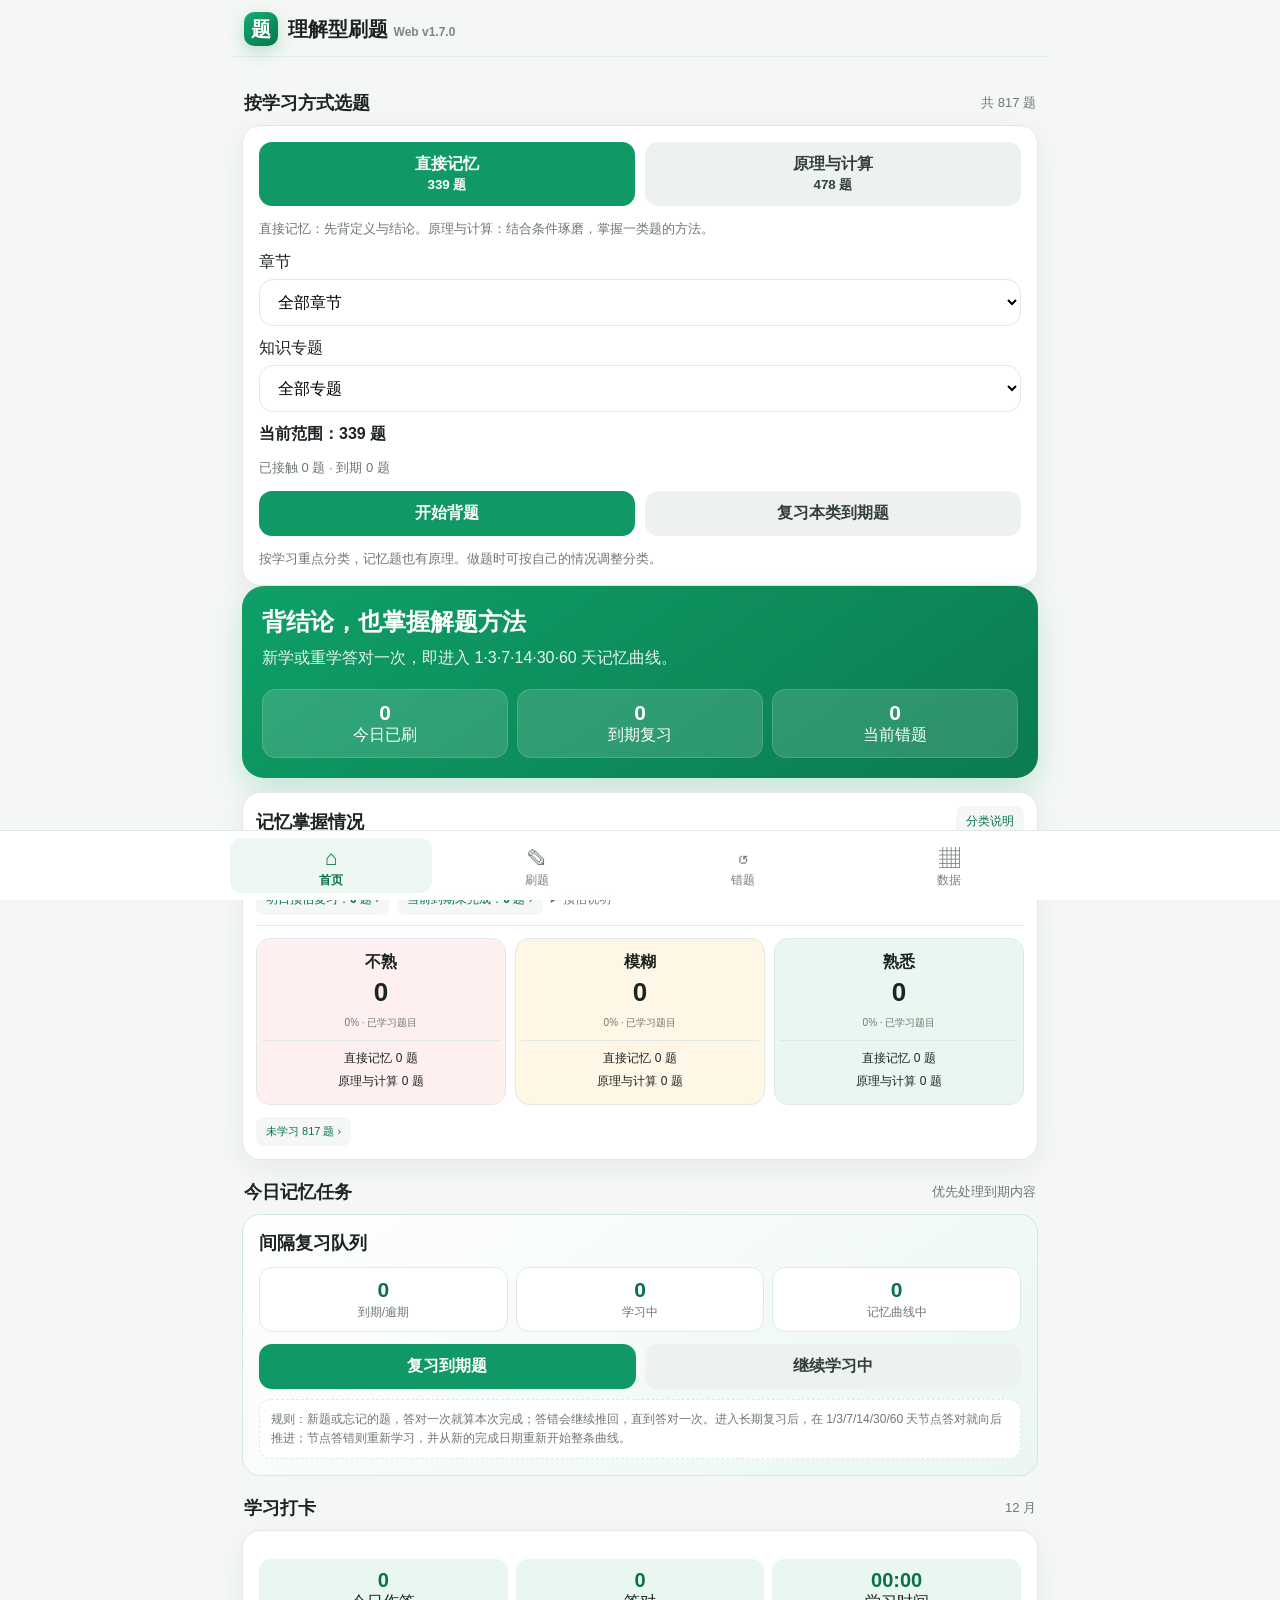
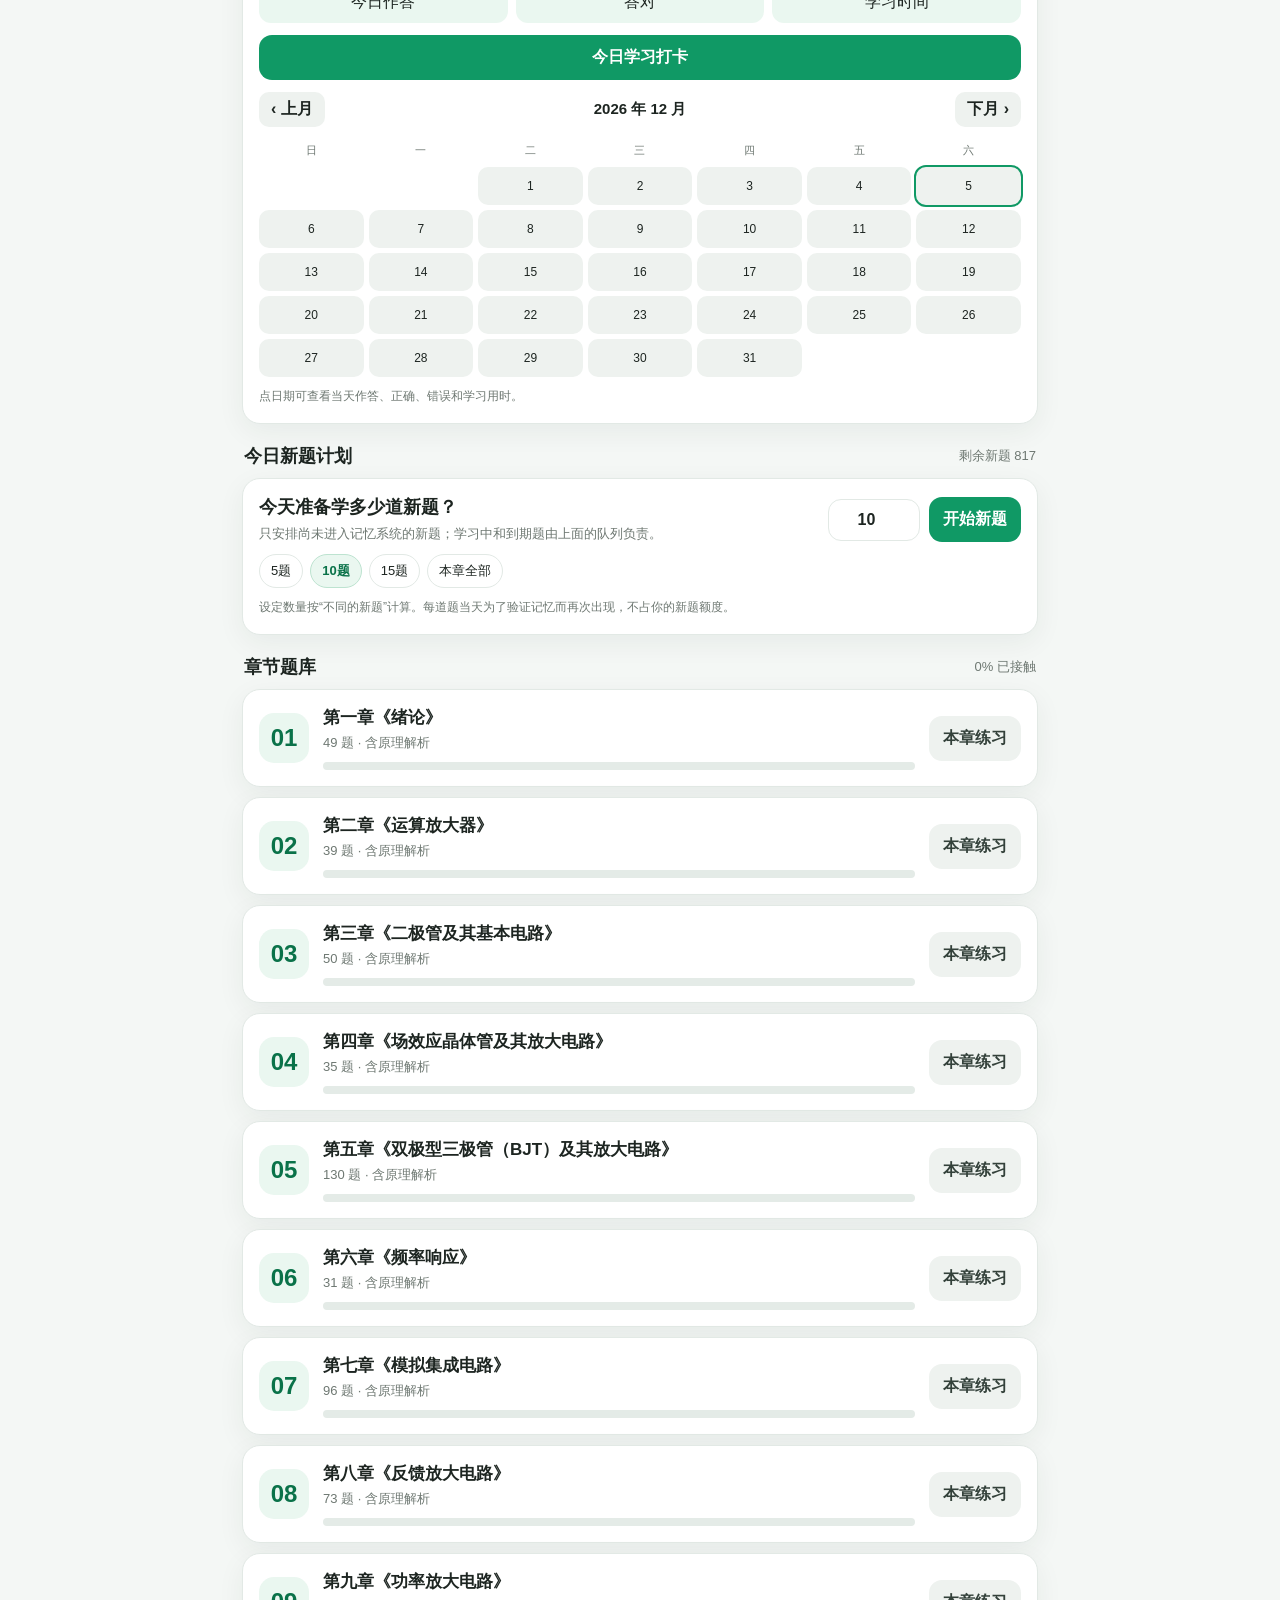
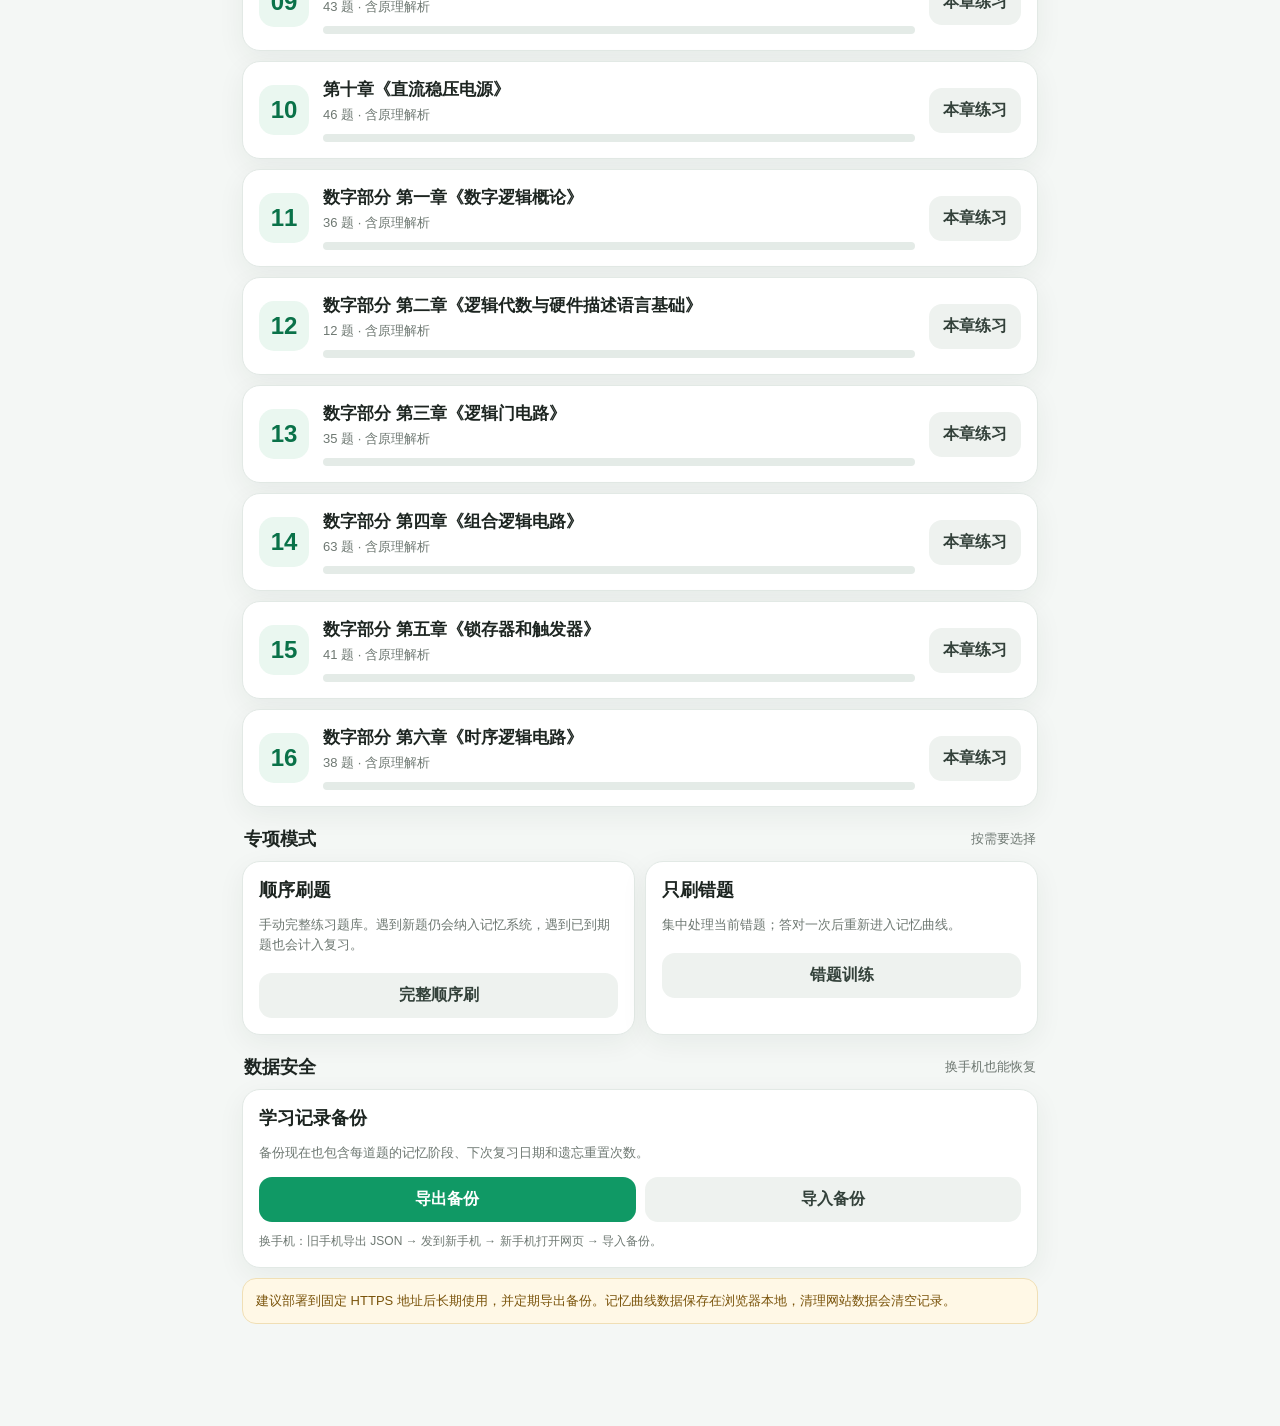
==== commit ac2b291a: "Show tomorrow’s electronics review forecast with a chapter preview" ====
--- a/quiz-test/index.html
+++ b/quiz-test/index.html
@@ -65,6 +65,12 @@
 .analysis{margin-top:14px;border-top:1px dashed #d6ded9;padding-top:10px}
 .analysis h3{font-size:17px;margin:4px 0 10px}
 .analysis-block{padding:13px 14px;border-radius:14px;margin:9px 0;line-height:1.68;font-size:15px}
+.lesson-goal p{margin:.45em 0}
+.lesson-steps{padding-inline-start:1.6em;margin:.4em 0}
+.lesson-steps li+li{margin-top:.6em}
+.lesson-diagram{margin:1em 0 .35em;max-width:28rem}
+.lesson-diagram img{display:block;width:100%;height:auto;border-radius:9px}
+.lesson-diagram figcaption{font-size:.9em;margin-top:.4em}
 .analysis-block b{display:block;margin-bottom:3px}
 .analysis-block.principle{background:var(--green-soft)}
 .analysis a{color:inherit;text-decoration:underline}
@@ -148,7 +154,7 @@
 <div id="app"></div>
 <div id="toast" class="toast"></div>
 <script>
-window.__EMBEDDED_QUESTIONS__=[{"id":1,"chapter":"第一章《绪论》","type":"choice","q":"基尔霍夫电压定律适用于对（ ）列电压方程。","options":["A. 回路","B. 节点","C. 支路","D. 干路"],"answer":"A","principle":"基尔霍夫电压定律（KVL）的研究对象是闭合回路。沿任意闭合回路绕行一周，各段电压的代数和恒为 0。","why":"它本质上来自能量守恒：电荷沿闭合路径走一圈后回到原点，单位电荷的总能量变化必须为 0。","mistake":"节点对应的是 KCL（基尔霍夫电流定律），不是 KVL。","memory":"KVL 看回路，KCL 看节点。","tag":"基尔霍夫定律","studyKind":"memory","topic":"电路定律与分析方法","classificationReason":"记住 KVL 沿闭合回路列电压方程，并与按节点列 KCL 对照。"},{"id":2,"chapter":"第一章《绪论》","type":"choice","q":"理想变压器主要特性不包括（ ）。","options":["A. 变换电压","B. 变换电流","C. 变换功率","D. 变换阻抗"],"answer":"C","principle":"理想变压器可以按匝数比改变电压和电流，也可以把负载阻抗折算到原边。","why":"理想情况下没有铜耗、铁耗等损耗，因此输入功率等于输出功率，即 P₁=P₂。它不是把功率变大或变小，而是电压、电流反向变化来保持功率不变。","mistake":"看到“能变电压、能变电流”容易误以为功率也被变换。理想变压器只改变电压/电流比例，不改变总功率。","memory":"理想变压器：U 变、I 变、R 变，P 不变。","tag":"变压器","studyKind":"memory","topic":"交流电路、变压器与互感","classificationReason":"识别理想变压器的固定特性：变压、变流、变阻抗，功率守恒。先记特性并能解释功率不变。"},{"id":3,"chapter":"第一章《绪论》","type":"choice","q":"正弦稳态电路中，R、L 和 C 串联，它们的电压有效值分别为 4V、3V 和 6V，则它们串联的总电压有效值为（ ）。","options":["A. 7V","B. 1V","C. 5V","D. 13V"],"answer":"C","principle":"RLC 串联交流电路中，U_R 与电流同相；U_L 超前电流 90°；U_C 滞后电流 90°。","why":"所以 U_L 与 U_C 方向相反，先相减，再与 U_R 做直角合成：U = √[U_R² + (U_L-U_C)²] = √[4² + (3-6)²] = √25 = 5V。","mistake":"不能直接 4+3+6=13V，因为交流电压存在相位关系，不能普通相加。","memory":"RLC 串联总电压：先 L-C，再和 R 勾股。","tag":"RLC","studyKind":"understand","topic":"交流电路、变压器与互感","classificationReason":"需要按相位关系将电感和电容电压相减，再与电阻电压做平方和开方，属于相量计算。"},{"id":4,"chapter":"第一章《绪论》","type":"choice","q":"对于一个具有 n 个节点、b 条支路的连通电路来说，可以列出独立的 KCL 方程的数目是（ ）。","options":["A. b−1","B. n−1","C. b−n+1","D. b−n−1"],"answer":"B","principle":"KCL 对每个节点都能列方程，但所有节点方程并不全部独立。","why":"如果 n 个节点都列 KCL，最后一个节点方程能由前 n−1 个方程相加得到，所以独立方程只有 n−1 个。","mistake":"b−n+1 是独立 KVL 回路数的常见表达式，不是独立 KCL 方程数。","memory":"节点 n 个 → 独立 KCL：n−1 个。","tag":"基尔霍夫定律","studyKind":"memory","topic":"电路定律与分析方法","classificationReason":"默写连通电路的独立节点方程数 n−1。题干只要求识别通式。"},{"id":5,"chapter":"第一章《绪论》","type":"choice","q":"在正弦稳态 RLC 串联电路发生谐振后，当 ω 增加时，电路呈现（ ）。","options":["A. 电阻性","B. 电容性","C. 电感性","D. 无法确定"],"answer":"C","principle":"RLC 串联电路的总电抗 X = X_L - X_C，其中 X_L=ωL，X_C=1/(ωC)。","why":"谐振时 X_L=X_C。继续增大 ω 后，X_L 随 ω 增大，而 X_C 随 ω 增大反而减小，于是 X_L>X_C，总电抗为正，表现为电感性。","mistake":"只记住“谐振时纯电阻”还不够；频率超过谐振点后会转为电感性，低于谐振点时则为电容性。","memory":"串联 RLC：低频容性，高频感性，谐振纯阻性。","tag":"RLC","studyKind":"understand","topic":"交流电路、变压器与互感","classificationReason":"需结合频率变化比较ωL和1/(ωC)，判断总电抗符号，属于趋势推理。"},{"id":6,"chapter":"第一章《绪论》","type":"choice","q":"当实际电流源开路时，该电流源内部（ ）。","options":["A. 有电流，有功率损耗","B. 无电流，无功率损耗","C. 有电流，无功率损耗","D. 无法确定"],"answer":"A","principle":"实际电流源可近似看成理想电流源与内阻并联。","why":"外部开路时，负载支路没有电流，但理想电流源产生的电流仍可在内部并联电阻中流动，因此内阻上有功率损耗。","mistake":"“外部开路没有输出电流”不等于“电源内部没有电流”。要区分外部支路和内部等效支路。","memory":"外面开路，里面不一定没电流。","tag":"电源模型","studyKind":"understand","topic":"交直流通路与小信号模型","classificationReason":"需画实际电流源的并联内阻模型并分析开路时的内部电流路径，属于等效电路分析。"},{"id":7,"chapter":"第一章《绪论》","type":"choice","q":"在换路瞬间，下列说法中正确的是（ ）。","options":["A. 电感电流不能跃变","B. 电感电压必然跃变","C. 电容电流必然跃变","D. 无法确定"],"answer":"A","principle":"换路定则：电感电流 i_L 在换路瞬间不能突变；电容电压 u_C 在换路瞬间不能突变。","why":"若电感电流瞬间突变，由 u_L=L·di/dt 可知需要无穷大电压；若电容电压瞬间突变，由 i_C=C·du/dt 可知需要无穷大电流。真实电路无法提供这种无限量。","mistake":"不能突变的是电感电流和电容电压，而不是电感电压、电容电流。","memory":"电感保电流，电容保电压。","tag":"换路定则","studyKind":"memory","topic":"电路定律与分析方法","classificationReason":"成对记忆通常换路条件下连续的两个量：电感电流和电容电压。"},{"id":8,"chapter":"第一章《绪论》","type":"choice","q":"换路定则的本质是遵循（ ）。","options":["A. 电荷守恒","B. 电压守恒","C. 电流守恒","D. 能量守恒"],"answer":"D","principle":"电感和电容都是储能元件：电感储磁场能，电容储电场能。","why":"如果 i_L 或 u_C 在瞬间发生有限幅度突变，就意味着储能在零时间内发生有限变化，需要无限大的瞬时功率，这不符合实际物理过程。因此换路定则的物理本质与能量连续性、能量守恒相关。","mistake":"很多人会把 KCL 的“电荷守恒”混到这里。换路定则重点是储能元件状态量不能无条件瞬变。","memory":"换路看储能，储能不能凭空瞬变。","tag":"换路定则","studyKind":"memory","topic":"电路定律与分析方法","classificationReason":"回忆换路定则对应的储能连续性，以及它在本题中对应的守恒原理。"},{"id":9,"chapter":"第一章《绪论》","type":"choice","q":"为了从信号中提取高频部分，应选用（ ）。","options":["A. 低通滤波器","B. 带通滤波器","C. 高通滤波器","D. 带阻滤波器"],"answer":"C","principle":"高通滤波器允许高于截止频率的信号通过，抑制低频和直流成分。","why":"题目明确要提取高频部分，因此最直接对应高通滤波器。","mistake":"若题目说“只取某一个中间频段”，才更符合带通滤波器。","memory":"取高频 → 高通；取低频 → 低通。","tag":"滤波器","studyKind":"memory","topic":"信号、频谱与基本指标","classificationReason":"题干直接指定要通过高频分量，按高通滤波器的定义作答。"},{"id":10,"chapter":"第一章《绪论》","type":"choice","q":"为防止 50Hz 电网电压干扰混入信号之中，应选用（ ）。","options":["A. 低通滤波器","B. 带通滤波器","C. 高通滤波器","D. 带阻滤波器"],"answer":"D","principle":"带阻滤波器会压制某一段频率，而允许该频段两侧的信号通过。阻带很窄时又常称为陷波器。","why":"50Hz 电网干扰是一个已知、固定附近频率的干扰，最典型的做法就是在 50Hz 附近设置带阻/陷波。","mistake":"直接用高通或低通虽然也可能压掉 50Hz，但往往会同时损失一大片有用频率。","memory":"去掉一个指定频率 → 带阻/陷波。","tag":"滤波器","studyKind":"understand","topic":"信号、频谱与基本指标","classificationReason":"先指出目标是抑制 50 Hz 附近的干扰，再画出该处凹下去的频率响应，判断应选带阻。"},{"id":11,"chapter":"第一章《绪论》","type":"choice","q":"为获取信号中的直流成分，应选用（ ）。","options":["A. 低通滤波器","B. 带通滤波器","C. 高通滤波器","D. 带阻滤波器"],"answer":"A","principle":"直流分量的频率就是 0Hz，属于最低频部分。","why":"低通滤波器允许直流和低频通过，并抑制较高频率，因此适合保留直流分量。","mistake":"高通滤波器恰恰会把直流成分滤掉。","memory":"DC = 0Hz，所以要低通。","tag":"滤波器","studyKind":"understand","topic":"信号、频谱与基本指标","classificationReason":"先把直流分量标在频率轴的 0 Hz，再判断哪种滤波器能保留它并衰减较高频率。"},{"id":12,"chapter":"第一章《绪论》","type":"choice","q":"收音机用于选台的滤波器应为（ ）。","options":["A. 低通滤波器","B. 高通滤波器","C. 带通滤波器","D. 带阻滤波器"],"answer":"C","principle":"不同电台占据不同的载波频率或频道频带。","why":"选台就是从许多频率中挑出目标频率附近的一小段，同时压制其它频率，所以使用带通滤波器。","mistake":"不是只保留所有高频或所有低频，而是只保留某一段。","memory":"选一个频道 → 选一个频带 → 带通。","tag":"滤波器","studyKind":"understand","topic":"信号、频谱与基本指标","classificationReason":"把选台理解为保留目标电台附近的一段频带，同时压低两侧其他电台，由此选出带通。"},{"id":13,"chapter":"第一章《绪论》","type":"choice","q":"下列关于滞回比较器的说法，不正确的是（ ）。","options":["A. 滞回比较器有两个门限电压","B. 构成滞回比较器的集成运放工作在线性区","C. 滞回比较器电路一定外加了正反馈","D. 滞回比较器的输出电压只有两种可能，即正的最大值或负的最大值"],"answer":"B","principle":"滞回比较器又叫施密特触发器，利用正反馈形成两个不同的翻转门限。","why":"比较器工作时输出通常快速进入正饱和或负饱和，属于非线性工作状态，并非线性放大区。因此 B 错。","mistake":"运放既可以做线性放大，也可以做比较器。只要做比较器，就通常不再满足线性区的虚短条件。","memory":"滞回比较器：正反馈、双门限、输出饱和。","tag":"比较器","studyKind":"memory","topic":"运算电路与比较器","classificationReason":"记忆滞回比较器的正反馈、双门限、非线性饱和工作等固定特征，再逐项识别。"},{"id":14,"chapter":"第一章《绪论》","type":"fill","q":"自然界的各种物理量必须首先经过 ______ 将非电量转换为电量，即 ______。","answers":[["传感器"],["电信号","电量信号"]],"display_answer":"传感器；电信号","principle":"测量系统不能直接处理温度、压力、位移、光强等许多非电物理量，通常先要将它们转换成可测量、可传输、可处理的电信号。","why":"传感器负责完成这种“非电量 → 电量”的转换。例如光电探测器把光强转换成电流或电压。","mistake":"这类基础填空通常标准答案是传感器。","memory":"先传感，再处理。","tag":"传感器","studyKind":"memory","topic":"信号、频谱与基本指标","classificationReason":"按“物理量 → 传感器 → 电信号”回忆转换过程，依次填写两个术语。"},{"id":15,"chapter":"第一章《绪论》","type":"fill","q":"信号在频域中表示的图形或曲线称为信号的 ______。","answers":[["频谱"]],"display_answer":"频谱","principle":"一个信号既可以从时间角度看，也可以从频率角度看。","why":"把信号拆解成不同频率成分后，用频率作为横坐标表示其幅度或相位，就得到频谱。","mistake":"波形通常指时域图；频谱才是频域图。","memory":"时域看波形，频域看频谱。","tag":"频谱","studyKind":"memory","topic":"信号、频谱与基本指标","classificationReason":"看到频域表示，回忆名称“频谱”。"},{"id":16,"chapter":"第一章《绪论》","type":"fill","q":"通过傅立叶变换可以实现信号从 ______ 到频域的变换。","answers":[["时域"]],"display_answer":"时域","principle":"傅立叶变换是时域与频域之间最核心的数学桥梁之一。","why":"输入一个随时间变化的信号 x(t)，傅立叶变换得到 X(ω)，从而看出信号中包含哪些频率以及各自的强弱和相位。","mistake":"傅立叶正变换一般说时域到频域；逆傅立叶变换则是频域回到时域。","memory":"FT：时 → 频；IFT：频 → 时。","tag":"傅立叶变换","studyKind":"memory","topic":"信号、频谱与基本指标","classificationReason":"成对记忆傅立叶变换两端的表示域：从时域到频域。"},{"id":17,"chapter":"第一章《绪论》","type":"fill","q":"各种信号各频率分量的 ______ 随角频率变化的分布，称为该信号的幅度频谱。","answers":[["幅度","振幅"]],"display_answer":"幅度","principle":"傅立叶变换结果一般可以写成幅度 + 相位的形式。","why":"其中各个频率分量的幅度 |X(ω)| 随 ω 的变化关系，就是幅度频谱。","mistake":"不要把幅度频谱和相位频谱混淆；一个看大小，一个看相位角。","memory":"幅度频谱看 |X(ω)|。","tag":"频谱","studyKind":"memory","topic":"信号、频谱与基本指标","classificationReason":"记住幅度频谱纵轴表示各频率分量的幅度。"},{"id":18,"chapter":"第一章《绪论》","type":"fill","q":"各种信号各频率分量的 ______ 随角频率变化的分布，称为该信号的相位频谱。","answers":[["相位"]],"display_answer":"相位","principle":"频域中的每一个频率成分除了有大小，还具有相位信息。","why":"各频率分量的相位角 ∠X(ω) 随角频率 ω 的变化关系，就是相位频谱。","mistake":"只看幅度频谱无法完整描述一般信号，相位信息也会影响时域波形。","memory":"相位频谱看 ∠X(ω)。","tag":"频谱","studyKind":"memory","topic":"信号、频谱与基本指标","classificationReason":"记住相位频谱纵轴表示各频率分量的相位。"},{"id":19,"chapter":"第一章《绪论》","type":"fill","q":"周期信号的频谱都由 ______、______以及______组成。","answers":[["直流分量"],["基波分量"],["无穷多项高次谐波分量","无穷多项高次谐波"]],"display_answer":"直流分量；基波分量；无穷多项高次谐波分量","principle":"周期信号可用傅里叶级数分解为直流分量、基波分量以及各次谐波分量。","why":"其中基波频率是原信号的基本频率，高次谐波频率为基波频率的整数倍。","mistake":"不要把“基波”和“高次谐波”混为一谈。","memory":"周期频谱：直流 + 基波 + 高次谐波。","tag":"信号频谱","studyKind":"memory","topic":"信号、频谱与基本指标","classificationReason":"按直流、基波、高次谐波的顺序回忆傅立叶级数的组成，各分量系数可以为零。"},{"id":20,"chapter":"第一章《绪论》","type":"fill","q":"在时间上和幅值上均是连续的信号 ______。","answers":[["称为模拟信号","模拟信号"]],"display_answer":"称为模拟信号","principle":"时间连续、幅值连续是模拟信号的基本特征。","why":"模拟信号在时间轴上连续取值，幅值也连续变化。","mistake":"不要与数字信号混淆。","memory":"时间连续 + 幅值连续 → 模拟信号。","tag":"信号分类","studyKind":"memory","topic":"信号、频谱与基本指标","classificationReason":"用时间和幅值两个维度记忆模拟信号的教材定义。"},{"id":21,"chapter":"第一章《绪论》","type":"fill","q":"在时间上和幅值上均是离散的信号 ______。","answers":[["称为数字信号","数字信号"]],"display_answer":"称为数字信号","principle":"时间离散、幅值离散是数字信号的典型特征。","why":"数字系统通常以离散时刻和离散数值表示信息。","mistake":"只时间离散而幅值连续的信号不属于这里所说的典型数字信号定义。","memory":"时间离散 + 幅值离散 → 数字信号。","tag":"信号分类","studyKind":"memory","topic":"信号、频谱与基本指标","classificationReason":"用时间和幅值两个维度记忆数字信号的教材定义。"},{"id":22,"chapter":"第一章《绪论》","type":"fill","q":"放大电路分为 ______、______、______以及______四类。","answers":[["电压放大电路"],["电流放大电路"],["互阻放大电路"],["互导放大电路"]],"display_answer":"电压放大电路；电流放大电路；互阻放大电路；互导放大电路","principle":"按输入输出信号的电压、电流关系，放大电路可分为四类基本模型。","why":"分别对应电压→电压、电流→电流、电流→电压和电压→电流的变换关系。","mistake":"互阻与互导的输入输出量方向容易记反。","memory":"电压放大、电流放大、互阻、互导。","tag":"放大电路","studyKind":"memory","topic":"信号、频谱与基本指标","classificationReason":"分别列出电压和电流两种输入、两种输出，按四种组合回忆放大电路名称。"},{"id":23,"chapter":"第一章《绪论》","type":"fill","q":"______、______、______、______和______等主要性能指标是衡量放大电路的标准。","answers":[["输入电阻"],["输出电阻"],["增益"],["频率响应"],["非线性失真"]],"display_answer":"输入电阻；输出电阻；增益；频率响应；非线性失真","principle":"放大电路不能只看“放大多少”，还要考察输入输出特性、频率特性以及失真。","why":"这些指标共同反映放大电路的信号传输、带负载和保真能力。","mistake":"性能指标不只包括增益。","memory":"输入、输出、增益、频响、失真。","tag":"放大电路","studyKind":"memory","topic":"信号、频谱与基本指标","classificationReason":"按输入端、输出端、放大能力、频率特性和失真五个角度回忆指标。"},{"id":24,"chapter":"第一章《绪论》","type":"fill","q":"放大电路的增益实际上反映了______的能力。","answers":[["电路在输入信号控制下，将供电电源能量转换为信号能量","将供电电源能量转换为信号能量"]],"display_answer":"电路在输入信号控制下，将供电电源能量转换为信号能量","principle":"放大并不是凭空产生能量，而是输入信号控制电路，把电源提供的能量转换到输出信号中。","why":"因此增益反映的是能量转换能力，而不是简单的“制造能量”。","mistake":"不要把放大理解成输出能量凭空增加。","memory":"放大：小信号控制电源能量。","tag":"放大电路","studyKind":"memory","topic":"信号、频谱与基本指标","classificationReason":"记住供电电源提供能量，输入信号控制能量转换，用这两点复述增益的含义。"},{"id":25,"chapter":"第一章《绪论》","type":"fill","q":"放大电路的电压增益和电流增益在工程上常用“分贝”表示，其表达式分别是 ______、______。","answers":[["20lg|Av|","20lgAv","20 lg|Av|","20lg|A_v|"],["20lg|Ai|","20lgAi","20 lg|Ai|","20lg|A_i|"]],"display_answer":"20lg|Av|；20lg|Ai|（dB）","principle":"电压增益和电流增益用分贝表示时采用20lg形式。","why":"电压、电流属于幅值量，分贝表达式为20倍常用对数；功率增益则使用10lg。","mistake":"不要把功率增益的10lg与电压、电流增益的20lg混淆。","memory":"电压/电流：20lg；功率：10lg。","tag":"增益与分贝","studyKind":"memory","topic":"信号、频谱与基本指标","classificationReason":"默写电压增益和电流增益的分贝表达式，注意幅值取模和系数 20。"},{"id":26,"chapter":"第一章《绪论》","type":"fill","q":"放大电路的频率响应指的是，在输入正弦信号情况下，输出随______的稳态响应。","answers":[["输入信号频率连续变化","输入信号频率","频率连续变化"]],"display_answer":"输入信号频率连续变化","principle":"频率响应描述放大电路在不同输入频率下的稳态输出特性。","why":"输入信号保持为正弦形式，只连续改变其频率，再观察输出如何变化。","mistake":"频率响应不是单纯指某一个固定频率下的输出。","memory":"改输入频率，看稳态输出。","tag":"频率响应","studyKind":"memory","topic":"频率响应与振荡","classificationReason":"回忆测频率响应时改变哪个输入变量、观察哪种输出响应。"},{"id":27,"chapter":"第一章《绪论》","type":"fill","q":"幅频响应是指______之间的关系。","answers":[["电压增益的模与角频率","电压增益模与角频率"]],"display_answer":"电压增益的模与角频率","principle":"幅频响应关注增益幅值随角频率的变化。","why":"对复数电压增益取模，得到幅值，再观察它随ω的变化。","mistake":"相位随频率变化属于相频响应。","memory":"幅频看大小，相频看相位。","tag":"频率响应","studyKind":"memory","topic":"频率响应与振荡","classificationReason":"记住幅频响应图的两轴：角频率和增益的模。"},{"id":28,"chapter":"第一章《绪论》","type":"fill","q":"相频响应是指______之间的关系。","answers":[["放大电路输出与输入正弦电压信号的相位差与角频率","输出与输入正弦电压信号的相位差与角频率"]],"display_answer":"放大电路输出与输入正弦电压信号的相位差与角频率","principle":"相频响应描述输出相对于输入的相位差随角频率的变化。","why":"同一频率下，输入和输出可能存在相位超前或滞后；改变ω后观察这种相位差如何变化。","mistake":"不要把相位差和幅值变化混在一起。","memory":"相频看相位差随ω。","tag":"频率响应","studyKind":"memory","topic":"频率响应与振荡","classificationReason":"记住相频响应图的两轴：角频率和输出相对于输入的相位差。"},{"id":29,"chapter":"第一章《绪论》","type":"truefalse","q":"在一阶电路中，时间常数的大小不影响电路过渡过程持续的时间。","options":["A. 对","B. 错"],"answer":"B","display_answer":"错","principle":"一阶电路的时间常数τ直接决定过渡过程快慢。τ越大，达到稳态所需时间通常越长。","why":"时间常数不是只影响幅值，它还决定过渡过程的时间尺度。","mistake":"时间常数不是只影响幅值，它还决定过渡过程的时间尺度。","memory":"τ大 → 变化慢；τ小 → 变化快。","tag":"一阶电路","studyKind":"memory","topic":"电路定律与分析方法","classificationReason":"直接调用一阶电路的固定结论：时间常数越大，过渡过程越慢；无需求具体响应。"},{"id":30,"chapter":"第一章《绪论》","type":"truefalse","q":"三要素法可以计算一阶电路中各处的电压和电流。","options":["A. 对","B. 错"],"answer":"A","display_answer":"对","principle":"三要素法通过初始值、最终值和时间常数描述一阶电路响应。","why":"只要电路可等效为一阶动态电路，就可用三要素法求相关响应。","mistake":"只要电路可等效为一阶动态电路，就可用三要素法求相关响应。","memory":"三要素：初始值、最终值、时间常数。","tag":"一阶电路","studyKind":"memory","topic":"电路定律与分析方法","classificationReason":"记忆三要素法适用于一阶电路及其初始值、稳态值、时间常数，无具体参数推算。"},{"id":31,"chapter":"第一章《绪论》","type":"truefalse","q":"当两个线圈的耦合系数等于1时为全耦合。","options":["A. 对","B. 错"],"answer":"A","display_answer":"对","principle":"耦合系数k反映两个线圈磁耦合程度，k=1表示理想全耦合。","why":"此时一个线圈产生的磁通全部链过另一个线圈。","mistake":"此时一个线圈产生的磁通全部链过另一个线圈。","memory":"k=1 → 全耦合。","tag":"耦合电路","studyKind":"memory","topic":"交直流通路与小信号模型","classificationReason":"把耦合系数 k＝1 与全耦合的定义对应起来。"},{"id":32,"chapter":"第一章《绪论》","type":"truefalse","q":"无源线性二端口无论是否对称，Z参数中只有2个参数是独立的。","options":["A. 对","B. 错"],"answer":"B","display_answer":"错","principle":"一般线性二端口的Z参数有4个参数；只有在满足互易、对称等附加条件时才可能减少独立参数。","why":"题目说“无论是否对称”过于绝对。","mistake":"题目说“无论是否对称”过于绝对。","memory":"一般二端口：4参数；附加条件才减少。","tag":"二端口网络","studyKind":"understand","topic":"电路定律与分析方法","classificationReason":"需区分一般、互易、对称等条件下独立参数数目，属于条件辨析。"},{"id":33,"chapter":"第一章《绪论》","type":"truefalse","q":"非正弦周期量的有效值等于它各次谐波有效值之和。","options":["A. 对","B. 错"],"answer":"B","display_answer":"错","principle":"非正弦周期量的有效值应按各谐波有效值的平方和开方计算，而不是直接相加。","why":"不同谐波正交，不能把有效值直接做算术加法。","mistake":"不同谐波正交，不能把有效值直接做算术加法。","memory":"有效值：平方和开方。","tag":"非正弦周期量","studyKind":"memory","topic":"交流电路、变压器与互感","classificationReason":"默写不同谐波有效值的合成公式：各项平方相加后开方。用公式即可判断题中说法。"},{"id":34,"chapter":"第一章《绪论》","type":"truefalse","q":"对称三相电路中，线电压与相电压相等。","options":["A. 对","B. 错"],"answer":"B","display_answer":"错","principle":"对称三相系统中，线电压与相电压的幅值通常相差√3，且存在30°相位差。","why":"不要把线量和相量直接等同。","mistake":"不要把线量和相量直接等同。","memory":"Y接：线电压=√3相电压。","tag":"三相电路","studyKind":"understand","topic":"交流电路、变压器与互感","classificationReason":"需区分星形与三角形连接条件，再判断线电压和相电压关系。"},{"id":35,"chapter":"第一章《绪论》","type":"truefalse","q":"空心变压器副边如接感性负载，则反映到原边的引入电抗一定呈容性。","options":["A. 对","B. 错"],"answer":"B","display_answer":"错","principle":"感性负载反映到原边仍表现为相应的感性性质，不会因为反映就必然变成容性。","why":"反射阻抗会按匝数比折算，性质不会无故从感性变为容性。","mistake":"反射阻抗会按匝数比折算，性质不会无故从感性变为容性。","memory":"感性负载 → 反射仍为感性。","tag":"变压器","studyKind":"understand","topic":"交流电路、变压器与互感","classificationReason":"需区分空心耦合线圈的引入阻抗与理想变压器折算，结合等效模型判断性质。"},{"id":36,"chapter":"第一章《绪论》","type":"truefalse","q":"叠加定理只适用于线性电路求电压和电流，不适用于求功率。","options":["A. 对","B. 错"],"answer":"A","display_answer":"对","principle":"叠加定理适用于线性电路中的电压和电流响应，功率与电压、电流的平方有关，一般不能直接叠加。","why":"不能把各独立源单独作用得到的功率直接相加。","mistake":"不能把各独立源单独作用得到的功率直接相加。","memory":"叠加：电压、电流可叠加；功率不能直接叠加。","tag":"叠加定理","studyKind":"memory","topic":"电路定律与分析方法","classificationReason":"回忆叠加定理的适用对象：线性电路中的电压、电流。"},{"id":37,"chapter":"第一章《绪论》","type":"truefalse","q":"网络函数仅与网络的结构和参数有关，与激励的函数形式无关。","options":["A. 对","B. 错"],"answer":"A","display_answer":"对","principle":"在线性时不变网络中，网络函数由网络结构和参数决定，而与具体激励信号形式无关。","why":"激励决定输出的具体波形，但网络函数本身是系统特性。","mistake":"激励决定输出的具体波形，但网络函数本身是系统特性。","memory":"网络函数看系统，不看具体激励。","tag":"网络函数","studyKind":"memory","topic":"电路定律与分析方法","classificationReason":"记忆线性时不变网络在零初始条件下网络函数由结构和参数决定的基本性质。"},{"id":38,"chapter":"第一章《绪论》","type":"truefalse","q":"当两互感线圈的电流同时流出同名端时，两个电流所产生的磁场是互相削弱的。","options":["A. 对","B. 错"],"answer":"B","display_answer":"错","principle":"两个电流同时流出同名端时，其磁场作用属于助磁关系，而不是削弱。","why":"判断互感正负和助磁/反磁要结合同名端与电流方向。","mistake":"判断互感正负和助磁/反磁要结合同名端与电流方向。","memory":"同名端：同进或同出 → 助磁。","tag":"互感","studyKind":"understand","topic":"交流电路、变压器与互感","classificationReason":"需结合同名端及两个电流方向判断助磁、反磁，属于方向分析。"},{"id":39,"chapter":"第一章《绪论》","type":"truefalse","q":"有效值、角频率和初相位称为正弦量的三要素。","options":["A. 对","B. 错"],"answer":"B","display_answer":"错","principle":"正弦量的三要素通常是最大值（或有效值）、角频率和初相位。题目把有效值列入三要素在有些教材表述中可成立，但本题按题库语境需结合原教材定义。","why":"如果教材把幅值用有效值表示，则需特别注意题库的原始定义。","mistake":"如果教材把幅值用有效值表示，则需特别注意题库的原始定义。","memory":"三要素核心：幅值、角频率、初相位。","tag":"正弦量","studyKind":"memory","topic":"交流电路、变压器与互感","classificationReason":"按教材口径背出正弦量三要素，留意教材对幅值的命名。"},{"id":40,"chapter":"第一章《绪论》","type":"truefalse","q":"电压、电流的参考方向可任意指定，指定的参考方向不同，不影响问题最后的结论。","options":["A. 对","B. 错"],"answer":"A","display_answer":"对","principle":"参考方向是分析电路时人为规定的正方向。只要整个计算过程保持一致，改变参考方向只会改变符号表示。","why":"参考方向改变后，相关量的正负号会相应变化，但物理结论不变。","mistake":"参考方向改变后，相关量的正负号会相应变化，但物理结论不变。","memory":"参考方向可任意选，但必须前后一致。","tag":"参考方向","studyKind":"memory","topic":"电路定律与分析方法","classificationReason":"记忆参考方向可任意选定、全过程保持一致的基本规则。"},{"id":41,"chapter":"第一章《绪论》","type":"truefalse","q":"在使用节点电压法对电路做分析时，与电流源串联的电阻不计入自电导或互电导。","options":["A. 对","B. 错"],"answer":"A","display_answer":"对","principle":"理想电流源串联电阻时，外部端口电流由理想电流源确定，串联电阻不参与节点导纳关系。","why":"节点电压法建立的是节点电流与节点电压之间的导纳关系。","mistake":"节点电压法建立的是节点电流与节点电压之间的导纳关系。","memory":"理想电流源串联电阻：节点导纳计算中不计该电阻。","tag":"节点电压法","studyKind":"understand","topic":"电路定律与分析方法","classificationReason":"需结合电流源支路和节点法建模条件判断电导项，属于电路方程分析。"},{"id":42,"chapter":"第一章《绪论》","type":"truefalse","q":"一个实际的电感线圈，在任何情况下呈现的电特性都是感性的。","options":["A. 对","B. 错"],"answer":"B","display_answer":"错","principle":"实际线圈存在寄生电容等因素，在一定高频条件下可能呈现容性。","why":"实际器件不是理想电感，频率升高后寄生参数会影响性质。","mistake":"实际器件不是理想电感，频率升高后寄生参数会影响性质。","memory":"实际电感：低频偏感性，高频可能转为容性。","tag":"实际电感","studyKind":"understand","topic":"交流电路、变压器与互感","classificationReason":"需结合实际线圈寄生电容、工作频率和自谐振分析电抗性质。"},{"id":43,"chapter":"第一章《绪论》","type":"truefalse","q":"某感性负载，电压的初相位一定小于电流的初相位，即U滞后于I。","options":["A. 对","B. 错"],"answer":"B","display_answer":"错","principle":"感性负载中电压超前电流，理想电感中电压超前电流90°。","why":"“感性”对应U领先I，而不是U滞后I。","mistake":"“感性”对应U领先I，而不是U滞后I。","memory":"感性：U超前I。","tag":"正弦交流电路","studyKind":"memory","topic":"交流电路、变压器与互感","classificationReason":"直接记忆感性负载电压超前电流的相位关系，与容性关系对照辨别。"},{"id":44,"chapter":"第一章《绪论》","type":"truefalse","q":"中线的作用就是使不对称Y接负载的端电压保持对称。","options":["A. 对","B. 错"],"answer":"A","display_answer":"对","principle":"三相四线制中，中线可以提供不对称负载的零序电流通路，使各相端电压保持对称。","why":"不对称Y接负载没有可靠中性点时，各相端电压可能发生偏移。","mistake":"不对称Y接负载没有可靠中性点时，各相端电压可能发生偏移。","memory":"中线：稳定不对称Y接负载的相电压。","tag":"三相电路","studyKind":"memory","topic":"交流电路、变压器与互感","classificationReason":"记忆理想中线稳定不对称星形负载中性点、避免相电压偏移的作用。"},{"id":45,"chapter":"第一章《绪论》","type":"truefalse","q":"负载作星形连接时，必有线电流等于相电流。","options":["A. 对","B. 错"],"answer":"A","display_answer":"对","principle":"星形连接中，每条线与对应相负载串联，因此线电流就是相电流。","why":"这是星形连接电流关系的基本特点。","mistake":"这是星形连接电流关系的基本特点。","memory":"Y接：I线=I相。","tag":"三相电路","studyKind":"memory","topic":"交流电路、变压器与互感","classificationReason":"星形连接线电流等于相电流是固定连接关系，先记忆并用串联关系解释。"},{"id":46,"chapter":"第一章《绪论》","type":"truefalse","q":"两个串联互感线圈的感应电压极性，取决于电流流向，与同名端无关。","options":["A. 对","B. 错"],"answer":"B","display_answer":"错","principle":"互感电压极性不仅与电流变化方向有关，还必须根据同名端判断正负。","why":"忽略同名端会导致互感项正负号判断错误。","mistake":"忽略同名端会导致互感项正负号判断错误。","memory":"互感极性：电流方向 + 同名端共同决定。","tag":"互感","studyKind":"memory","topic":"交流电路、变压器与互感","classificationReason":"记忆互感电压极性须结合同名端和电流变化方向判断；本题不要求具体定极性或列方程。"},{"id":47,"chapter":"第一章《绪论》","type":"truefalse","q":"不同频率的电压和电流不能构成平均功率，也不能构成瞬时功率。","options":["A. 对","B. 错"],"answer":"B","display_answer":"错","principle":"任意时刻电压和电流都可以相乘得到瞬时功率p(t)=u(t)i(t)。不同频率信号的平均功率还要结合具体波形和平均区间判断。","why":"不能因为频率不同就否定瞬时功率的定义。","mistake":"不能因为频率不同就否定瞬时功率的定义。","memory":"瞬时功率永远看p(t)=u(t)i(t)。","tag":"功率","studyKind":"understand","topic":"交流电路、变压器与互感","classificationReason":"需区分瞬时功率定义与不同频率分量平均功率的条件，属于概念应用与条件辨析。"},{"id":48,"chapter":"第一章《绪论》","type":"truefalse","q":"网络函数分母部分多项式等于零的根，称为网络函数的极点，它恰好为网络的固有频率。","options":["A. 对","B. 错"],"answer":"A","display_answer":"对","principle":"网络函数的极点是其分母多项式的根，并与系统的自然响应、固有模态密切相关。","why":"零点来自分子，极点来自分母。","mistake":"零点来自分子，极点来自分母。","memory":"分母根 → 极点。","tag":"网络函数","studyKind":"memory","topic":"电路定律与分析方法","classificationReason":"回忆极点的定义，区分传递函数的分母根与分子根。"},{"id":49,"chapter":"第一章《绪论》","type":"truefalse","q":"网络函数的原函数即为该电路的单位冲激响应。","options":["A. 对","B. 错"],"answer":"A","display_answer":"对","principle":"在线性时不变网络的零初始条件下，网络函数与单位冲激响应的拉普拉斯变换互为对应关系。","why":"网络函数是冲激响应的拉普拉斯变换，反变换可得到冲激响应。","mistake":"网络函数是冲激响应的拉普拉斯变换，反变换可得到冲激响应。","memory":"H(s) ↔ h(t)，反变换得到冲激响应。","tag":"网络函数","studyKind":"memory","topic":"电路定律与分析方法","classificationReason":"成对记忆单位冲激响应及其拉普拉斯变换所对应的网络函数。"},{"id":50,"chapter":"第二章《运算放大器》","type":"choice","q":"为了工作在线性工作区，应使集成运放电路处于（ ）状态。","options":["A. 正反馈","B. 负反馈","C. 正反馈或无反馈","D. 负反馈或无反馈"],"answer":"B","principle":"集成运放要在线性放大区稳定工作，通常必须引入负反馈。","why":"负反馈把输出的一部分送回输入端并抵消输入变化，使运放不易进入饱和，从而保持线性放大关系。","mistake":"正反馈会强化输入差值，常用于比较、迟滞等非线性电路。","memory":"线性区 → 负反馈。","tag":"运放工作区","studyKind":"understand","topic":"静态工作点、偏置与失真","classificationReason":"需要结合条件判断、理解电路关系或代入公式。"},{"id":51,"chapter":"第二章《运算放大器》","type":"choice","q":"为了工作在非线性区，应使集成运放电路处于（ ）状态。","options":["A. 正反馈","B. 负反馈","C. 正反馈或无反馈","D. 负反馈或无反馈"],"answer":"C","principle":"集成运放的非线性应用通常工作在开环（无反馈）或正反馈状态。","why":"此时运放很容易因极小的输入差模电压而进入正、负饱和，输出不再与输入保持线性比例关系。","mistake":"不要把线性区的负反馈条件套到比较器等非线性电路。","memory":"非线性区 → 正反馈或无反馈。","tag":"运放工作区","studyKind":"understand","topic":"静态工作点、偏置与失真","classificationReason":"需要结合条件判断、理解电路关系或代入公式。"},{"id":52,"chapter":"第二章《运算放大器》","type":"choice","q":"关于理想集成运放的输入电阻和输出电阻论述正确的是（ ）","options":["A. 输入电阻为∞，输出电阻为0","B. 输入电阻为0，输出电阻为∞","C. 输入电阻和输出电阻均为∞","D. 输入电阻和输出电阻均为0"],"answer":"A","principle":"理想运放的输入电阻趋于无穷大，输出电阻趋于零。","why":"输入电阻无限大意味着输入端几乎不吸收电流；输出电阻为零意味着输出电压不受负载电流影响。","mistake":"输入电阻与输出电阻的理想化方向正好相反。","memory":"输入∞，输出0。","tag":"理想运放","studyKind":"memory","topic":"运放原理、工作区与虚短虚断","classificationReason":"定义、名称或常用结论，适合先记忆。"},{"id":53,"chapter":"第二章《运算放大器》","type":"choice","q":"集成运算放大器能处理（ ）","options":["A. 直流信号","B. 交流信号","C. 交流信号和直流信号"],"answer":"C","principle":"集成运放通常采用直接耦合结构，因此既能放大直流信号，也能处理交流信号。","why":"没有隔直电容限制时，从零频到一定高频范围内的信号都可以被运放处理。","mistake":"不要把运放只理解成交流放大器。","memory":"运放：交、直流都能处理。","tag":"运放基本特性","studyKind":"memory","topic":"运放原理、工作区与虚短虚断","classificationReason":"定义、名称或常用结论，适合先记忆。"},{"id":54,"chapter":"第二章《运算放大器》","type":"choice","q":"为使电路输入电阻高、输出电阻低，应引入（ ）","options":["A. 电压串联负反馈","B. 电压并联负反馈","C. 电流串联负反馈","D. 电流并联负反馈"],"answer":"A","principle":"串联负反馈提高输入电阻；电压负反馈降低输出电阻。","why":"要同时得到高输入电阻和低输出电阻，应选择“电压串联负反馈”。","mistake":"可把反馈类型拆成两部分判断：串联/并联决定输入电阻，电压/电流决定输出电阻。","memory":"高入低出 → 电压串联负反馈。","tag":"负反馈","studyKind":"understand","topic":"反馈增益、稳定性与带宽","classificationReason":"需要结合条件判断、理解电路关系或代入公式。"},{"id":55,"chapter":"第二章《运算放大器》","type":"choice","q":"在由运放组成的电路中，运放工作在非线性状态的电路是（ ）","options":["A. 反相放大器","B. 差值放大器","C. 有源滤波器","D. 电压比较器"],"answer":"D","principle":"电压比较器通常让运放工作在开环或正反馈状态，属于非线性应用。","why":"比较器输出主要取正、负饱和值，不再与输入按固定比例变化。","mistake":"反相放大、差值放大、有源滤波通常利用负反馈在线性区工作。","memory":"比较器 → 非线性。","tag":"非线性应用","studyKind":"memory","topic":"运放原理、工作区与虚短虚断","classificationReason":"定义、名称或常用结论，适合先记忆。"},{"id":56,"chapter":"第二章《运算放大器》","type":"choice","q":"集成运放工作在线性放大区，由理想工作条件得出两个重要规律是（ ）","options":["A. U+=U−=0，i+=i−","B. U+=U−=0，i+=i−=0","C. U+=U−，i+=i−=0","D. U+=U−=0，i+≠i−"],"answer":"C","principle":"理想运放在线性区满足“虚短”和“虚断”。","why":"开环增益趋于无穷大且输出有限，所以两输入端电压近似相等；输入电阻趋于无穷大，所以两个输入端电流近似为零。","mistake":"虚短只是 U+≈U−，并不意味着两个输入端都一定为0；只有特定电路中才会出现虚地。","memory":"线性理想运放：U+=U−，i+=i−=0。","tag":"虚短虚断","studyKind":"understand","topic":"运放原理、工作区与虚短虚断","classificationReason":"需要结合条件判断、理解电路关系或代入公式。"},{"id":57,"chapter":"第二章《运算放大器》","type":"choice","q":"分析集成运放的非线性应用电路时，不能使用的概念是（ ）","options":["A. 虚地","B. 虚短","C. 虚断"],"answer":"B","principle":"“虚短”成立的前提是运放工作在线性区，并且通常存在深度负反馈。","why":"非线性区中输出可能已经饱和，输入端电压不再近似相等，因此不能使用虚短。输入端电流仍近似为零，所以虚断仍可用。","mistake":"不要把虚短、虚断当成所有运放电路都同时成立。","memory":"非线性：可虚断，不可虚短。","tag":"虚短虚断","studyKind":"understand","topic":"运放原理、工作区与虚短虚断","classificationReason":"需要结合条件判断、理解电路关系或代入公式。"},{"id":58,"chapter":"第二章《运算放大器》","type":"choice","q":"集成运放的线性应用存在（ ）现象。","options":["A. 虚地","B. 虚断","C. 虚断和虚短"],"answer":"C","principle":"理想运放在线性负反馈条件下同时满足虚断和虚短。","why":"输入电阻趋于无穷大形成虚断；开环增益趋于无穷大且输出有限形成虚短。","mistake":"“虚地”只是在某些具体电路中由虚短进一步得到，不是所有线性应用都有。","memory":"线性应用：虚断＋虚短。","tag":"虚短虚断","studyKind":"understand","topic":"运放原理、工作区与虚短虚断","classificationReason":"需要结合条件判断、理解电路关系或代入公式。"},{"id":59,"chapter":"第二章《运算放大器》","type":"choice","q":"非线性应用存在（ ）现象。","options":["A. 虚地","B. 虚断","C. 虚断和虚短"],"answer":"B","principle":"理想运放即使工作在非线性区，输入电阻仍可近似无穷大。","why":"因此输入端电流仍近似为零，即存在虚断；但由于不再处于线性放大状态，虚短不成立。","mistake":"比较器等非线性电路中不能套用 U+≈U−。","memory":"非线性：只保留虚断。","tag":"虚短虚断","studyKind":"understand","topic":"运放原理、工作区与虚短虚断","classificationReason":"需要结合条件判断、理解电路关系或代入公式。"},{"id":60,"chapter":"第二章《运算放大器》","type":"choice","q":"理想运放的两个重要结论是（ ）","options":["A. 虚短与虚地","B. 虚断与虚短","C. 断路与短路"],"answer":"B","principle":"理想运放在线性区分析中最常用的两个结论是虚短和虚断。","why":"虚短描述两输入端电压近似相等；虚断描述两个输入端电流近似为零。","mistake":"虚地不是普遍结论，只出现在某些具体拓扑中。","memory":"理想运放两结论：虚短、虚断。","tag":"虚短虚断","studyKind":"understand","topic":"运放原理、工作区与虚短虚断","classificationReason":"需要结合条件判断、理解电路关系或代入公式。"},{"id":61,"chapter":"第二章《运算放大器》","type":"choice","q":"集成运放一般分为两个工作区，它们分别是（ ）","options":["A. 正反馈与负反馈","B. 线性与非线性","C. 虚断和虚短"],"answer":"B","principle":"按输入输出关系，集成运放通常分为线性工作区和非线性工作区。","why":"在线性区输出与输入保持近似线性关系；在非线性区输出通常趋向饱和值。","mistake":"正反馈、负反馈是反馈方式，不是工作区名称。","memory":"运放两区：线性、非线性。","tag":"运放工作区","studyKind":"memory","topic":"静态工作点、偏置与失真","classificationReason":"定义、名称或常用结论，适合先记忆。"},{"id":62,"chapter":"第二章《运算放大器》","type":"choice","q":"有两个空载放大倍数相同，输入和输出电阻不同的放大器甲和乙，对同一信号源进行放大，在负载开路的情况下，测得甲的输出电压小，这说明甲的（ ）","options":["A. 输入电阻大","B. 输入电阻小","C. 输出电阻大","D. 输出电阻小"],"answer":"B","principle":"负载开路时，输出端几乎不受输出电阻影响，实际输出大小主要取决于信号源与放大器输入电阻之间的分压。","why":"两者空载电压增益相同而甲输出更小，说明甲从信号源取得的输入电压更小，即甲的输入电阻更小、对信号源负载作用更强。","mistake":"题目已经说明负载开路，因此不能优先从输出电阻差异解释。","memory":"空载比较输出 → 看输入端分压。","tag":"输入输出电阻","studyKind":"understand","topic":"反馈与输入输出电阻","classificationReason":"需要结合条件判断、理解电路关系或代入公式。"},{"id":63,"chapter":"第二章《运算放大器》","type":"fill","q":"理想运算放大器的性能参数均被理想化，即输入电阻为 ______，输出电阻为 ______，开环电压增益为 ______，输出电压为 ______。","answers":[["∞","无穷大","无穷"],["0","零"],["∞","无穷大","无穷"],["有限值","有限","有限的值"]],"display_answer":"∞；0；∞；有限值","principle":"理想运放常取输入电阻趋于无穷大、输出电阻趋于零、开环电压增益趋于无穷大。在线性工作条件下，输出电压应为有限值。","why":"正因为开环增益趋于无穷大而输出仍是有限值，差模输入电压必须趋近于0，从而得到“虚短”；输入电阻趋于无穷大则得到“虚断”。","mistake":"最后一空不是说理想运放的输出一定为无穷大；在线性分析中输出是有限值。","memory":"输入∞、输出0、增益∞、输出有限。","tag":"理想运放","studyKind":"memory","topic":"运放原理、工作区与虚短虚断","classificationReason":"定义、名称或常用结论，适合先记忆。"},{"id":64,"chapter":"第二章《运算放大器》","type":"fill","q":"运算放大器有两个工作区。在 ______ 区工作时，放大器放大小信号；当输入为大信号时，它工作在 ______ 区，输出电压扩展到 ______。","answers":[["线性","线性区"],["非线性","非线性区"],["正负饱和电压","正、负饱和电压","正负饱和值","正、负饱和值","正负饱和电压值"]],"display_answer":"线性；非线性；正、负饱和电压","principle":"小信号且有适当负反馈时，运放通常工作在线性区；输入过大后会离开线性区进入饱和。","why":"进入非线性区后，输出电压不再按比例增大，而是接近正、负饱和电压。","mistake":"输出达到饱和后再增加输入，并不会继续按原增益放大。","memory":"小信号线性，大信号非线性，输出到饱和。","tag":"运放工作区","studyKind":"understand","topic":"静态工作点、偏置与失真","classificationReason":"需要结合条件判断、理解电路关系或代入公式。"},{"id":65,"chapter":"第二章《运算放大器》","type":"fill","q":"运算放大器工作在线性区时，具有 ______ 和 ______ 两个特点，凡是线性电路都可以利用这两个概念来分析电路的输入、输出关系。","answers":[["虚短"],["虚断"]],"display_answer":"虚短；虚断","principle":"理想运放在线性区的核心分析规则是虚短和虚断。","why":"虚短表示两输入端电位近似相等，虚断表示输入端电流近似为零。","mistake":"顺序不影响理解，但答题时按教材顺序填写更稳妥。","memory":"线性运放：虚短＋虚断。","tag":"虚短虚断","studyKind":"understand","topic":"运放原理、工作区与虚短虚断","classificationReason":"需要结合条件判断、理解电路关系或代入公式。"},{"id":66,"chapter":"第二章《运算放大器》","type":"fill","q":"反相比例运算电路中集成运放反相输入端为 ______ 点，而同相比例运算电路中集成运放两个输入端对地的电压基本上 ______。","answers":[["虚地","虚地点"],["相等","相同","相等的"]],"display_answer":"虚地；相等","principle":"反相比例电路的同相端接地，在虚短条件下反相端电位也近似为0，因此形成虚地；同相比例电路两输入端满足虚短。","why":"虚地并不是实际接地，只是电位近似为0。","mistake":"虚地≠真实接地，反相输入端与地之间没有直接导线连接。","memory":"反相端常见虚地；同相比例两端电压相等。","tag":"比例运算","studyKind":"understand","topic":"运算电路与比较器","classificationReason":"需要结合条件判断、理解电路关系或代入公式。"},{"id":67,"chapter":"第二章《运算放大器》","type":"fill","q":"______ 比例运算电路的输入电流等于零，而 ______ 比例运算电路的输入电流等于流过反馈电阻的电流。","answers":[["同相","同相比例"],["反相","反相比例"]],"display_answer":"同相；反相","principle":"同相比例运算的信号直接加在运放同相输入端，理想运放输入端电流为0；反相比例运算中电流经输入电阻流入虚地点，并通过反馈电阻流走。","why":"反相端本身不吸收电流，因此根据KCL，输入支路电流等于反馈支路电流。","mistake":"“运放输入端电流为0”不等于反相电路的输入电阻中没有电流。","memory":"同相输入端不取流；反相输入流=反馈流。","tag":"比例运算","studyKind":"understand","topic":"运算电路与比较器","classificationReason":"需要结合条件判断、理解电路关系或代入公式。"},{"id":68,"chapter":"第二章《运算放大器》","type":"fill","q":"______ 运算电路的电压增益 Au≥1；______ 运算电路的电压增益 Au<0。","answers":[["同相比例","同相"],["反相比例","反相"]],"display_answer":"同相比例；反相比例","principle":"同相比例运算的闭环电压增益为 1+Rf/R1，因此至少为1；反相比例运算的闭环增益为 −Rf/R1，因此小于0。","why":"增益符号反映输出与输入的相位关系：反相电路输出与输入相反。","mistake":"Au<0不是说幅值小于0，而是表示相位反相。","memory":"同相≥1；反相<0。","tag":"比例运算","studyKind":"understand","topic":"运算电路与比较器","classificationReason":"需要结合条件判断、理解电路关系或代入公式。"},{"id":69,"chapter":"第二章《运算放大器》","type":"fill","q":"反相求和运算电路中集成运放的反相输入端为虚地点，流过反馈电阻的电流等于各输入端电流的 ______。","answers":[["代数和","代数之和"]],"display_answer":"代数和","principle":"反相输入端为虚地点且运放输入端近似不吸收电流，因此可直接对该节点列KCL。","why":"各输入支路电流汇聚到反相输入节点后都流经反馈支路，所以反馈电流等于各输入电流的代数和。","mistake":"如果定义的电流参考方向不同，应按代数关系处理，不能只看数值大小相加。","memory":"反相求和：反馈电流=各输入电流代数和。","tag":"求和运算","studyKind":"understand","topic":"运算电路与比较器","classificationReason":"需要结合条件判断、理解电路关系或代入公式。"},{"id":70,"source_no":21,"chapter":"第二章《运算放大器》","type":"fill","q":"______ 比例运算电路的输入电阻大，而 ______ 比例运算电路的输入电阻小。","answers":[["同相","同相比例","同相比例运算"],["反相","反相比例","反相比例运算"]],"display_answer":"同相；反相","principle":"同相比例运算电路的信号直接加到运放同相输入端，理想运放输入电阻很大；反相比例运算电路的输入端通过输入电阻接到虚地点，等效输入电阻主要由输入电阻决定。","why":"因此同相比例运算电路输入电阻大，而反相比例运算电路输入电阻相对小。","mistake":"不要把“运放本身输入电阻很大”和“整个闭环电路的输入电阻”混为一谈。","memory":"同相高输入，反相看输入电阻。","tag":"比例运算","studyKind":"understand","topic":"运算电路与比较器","classificationReason":"需要结合条件判断、理解电路关系或代入公式。"},{"id":71,"source_no":22,"chapter":"第二章《运算放大器》","type":"fill","q":"______ 运算电路可实现函数 Y=aX1+bX2+cX3，a、b 和 c 均小于零。","answers":[["反相求和","反相求和运算","反相加法","反相加法运算"]],"display_answer":"反相求和","principle":"反相求和运算电路的输出是各输入量按电阻比加权后的负和。","why":"其典型形式为 Y=-(k1X1+k2X2+k3X3)，因此各输入项系数都为负。","mistake":"若系数为正，需要进一步采用反相级或其他加法结构。","memory":"系数全负 → 反相求和。","tag":"求和运算","studyKind":"understand","topic":"运算电路与比较器","classificationReason":"需要结合条件判断、理解电路关系或代入公式。"},{"id":72,"source_no":23,"chapter":"第二章《运算放大器》","type":"fill","q":"______ 运算电路可将三角波电压转换成方波电压；______ 运算电路可将方波电压转换成三角波电压。","answers":[["微分","微分运算"],["积分","积分运算"]],"display_answer":"微分；积分","principle":"三角波各线性斜坡段的导数为常量，因此微分后得到正、负恒定电平；方波积分后则得到线性上升或下降的斜坡。","why":"所以三角波经过微分电路可得到方波，方波经过积分电路可得到三角波。","mistake":"最容易把微分和积分的转换方向记反。","memory":"三角→微分→方；方→积分→三角。","tag":"积分与微分","studyKind":"understand","topic":"运算电路与比较器","classificationReason":"需要结合条件判断、理解电路关系或代入公式。"},{"id":73,"source_no":24,"chapter":"第二章《运算放大器》","type":"fill","q":"集成运算放大器工作在线性区时，两输入端的电位可以近似为 U+ ______ U−。","answers":[["≈","=","近似等于","等于"]],"display_answer":"≈","principle":"理想运放在线性负反馈状态下具有“虚短”特性。","why":"开环增益极大而输出保持有限，因此差模输入电压必须趋近于零，即 U+≈U−。","mistake":"这里是电位近似相等，并不表示两个输入端真正短接。","memory":"虚短：U+≈U−。","tag":"虚短","studyKind":"memory","topic":"运放原理、工作区与虚短虚断","classificationReason":"定义、名称或常用结论，适合先记忆。"},{"id":74,"source_no":25,"chapter":"第二章《运算放大器》","type":"fill","q":"理想运算放大器的“虚短”和“虚断”的概念，就是流进运放的电流为 ______，两个输入端的电压为 ______，为保证运放工作在线性状态，必须引入 ______ 反馈。","answers":[["0","零"],["相等","近似相等","相同"],["负","负反馈"]],"display_answer":"0；相等；负","principle":"理想运放输入电阻趋于无穷大，因此输入电流近似为零；在线性负反馈条件下，两输入端电位近似相等。","why":"负反馈把运放稳定在线性放大区，从而可同时使用虚短和虚断。","mistake":"虚短成立需要线性工作条件；非线性区不能直接套用虚短。","memory":"虚断：I+=I−=0；虚短：U+=U−；线性靠负反馈。","tag":"虚短虚断","studyKind":"understand","topic":"运放原理、工作区与虚短虚断","classificationReason":"需要结合条件判断、理解电路关系或代入公式。"},{"id":75,"source_no":26,"chapter":"第二章《运算放大器》","type":"fill","q":"为了工作在线性工作区，应使集成运放电路处于 ______ 状态；为了工作在非线性区，应使集成运放电路处于 ______ 状态。","answers":[["负反馈"],["正反馈或无反馈","无反馈或正反馈","正反馈或开环","开环或正反馈"]],"display_answer":"负反馈；正反馈或无反馈","principle":"负反馈通常使运放稳定在线性区；正反馈或开环工作时，运放容易进入饱和，属于非线性应用。","why":"这也是线性运算电路和比较器等非线性电路的基本区别。","mistake":"无反馈就是开环状态。","memory":"线性负反馈；非线性正反馈/开环。","tag":"运放工作区","studyKind":"understand","topic":"静态工作点、偏置与失真","classificationReason":"需要结合条件判断、理解电路关系或代入公式。"},{"id":76,"source_no":27,"chapter":"第二章《运算放大器》","type":"fill","q":"输入电阻很大的运算电路是 ______ 比例运算放大器，电路中引入的是 ______ 负反馈。","answers":[["同相","同相比例"],["电压串联","电压串联负反馈"]],"display_answer":"同相；电压串联","principle":"同相比例运算电路采用电压串联负反馈。","why":"串联反馈能够提高输入电阻，电压反馈能够降低输出电阻，因此同相比例运算放大器具有较大的输入电阻。","mistake":"反相比例运算电路的输入端通过电阻接虚地，输入电阻通常约等于输入电阻本身。","memory":"同相比例 → 电压串联负反馈 → 输入电阻大。","tag":"负反馈","studyKind":"understand","topic":"反馈增益、稳定性与带宽","classificationReason":"需要结合条件判断、理解电路关系或代入公式。"},{"id":77,"source_no":28,"chapter":"第二章《运算放大器》","type":"fill","q":"电压比较器中的集成运放通常工作在 ______ 区，电路工作在 ______ 状态或引入 ______ 反馈。","answers":[["非线性","非线性区"],["开环","无反馈"],["正","正反馈"]],"display_answer":"非线性；开环；正","principle":"电压比较器利用运放很大的开环增益，使输出快速进入高、低饱和状态。","why":"因此比较器属于非线性应用，通常采用开环结构，或用正反馈构成具有迟滞特性的比较器。","mistake":"比较器不使用线性负反馈的虚短条件。","memory":"比较器：非线性、开环或正反馈。","tag":"电压比较器","studyKind":"understand","topic":"运算电路与比较器","classificationReason":"需要结合条件判断、理解电路关系或代入公式。"},{"id":78,"source_no":29,"chapter":"第二章《运算放大器》","type":"fill","q":"在模拟运算电路时，集成运算放大器工作在 ______ 区，而在比较器电路中，集成运算放大器工作在 ______ 区。","answers":[["线性","线性区"],["非线性","非线性区"]],"display_answer":"线性；非线性","principle":"模拟运算要求输出与输入保持确定的线性运算关系，因此运放工作在线性区；比较器只判断输入大小关系，输出通常饱和。","why":"这两个工作区分别对应负反馈运算电路和开环/正反馈比较器。","mistake":"不要把“运算放大器”这个器件名称误认为它在所有电路里都工作在线性区。","memory":"运算→线性；比较→非线性。","tag":"运放工作区","studyKind":"memory","topic":"静态工作点、偏置与失真","classificationReason":"定义、名称或常用结论，适合先记忆。"},{"id":79,"source_no":30,"chapter":"第二章《运算放大器》","type":"fill","q":"过零比较器可将正弦波变为 ______ 波，积分器可将方波变为 ______ 波。","answers":[["方","方波","矩形","矩形波"],["三角","三角波"]],"display_answer":"方波；三角波","principle":"过零比较器根据正弦输入的正负极性切换输出高低电平；积分器对方波的恒定正负电平积分形成线性斜坡。","why":"所以正弦波经过过零比较器形成方波，方波经过积分器形成三角波。","mistake":"积分器不是把正弦波直接变成方波。","memory":"正弦→比较→方波；方波→积分→三角波。","tag":"比较与积分","studyKind":"understand","topic":"运算电路与比较器","classificationReason":"需要结合条件判断、理解电路关系或代入公式。"},{"id":80,"source_no":31,"chapter":"第二章《运算放大器》","type":"truefalse","q":"在运算电路中，同相输入端和反相输入端均为“虚地”。","options":["A. 对","B. 错"],"answer":"B","principle":"“虚地”是特定电路条件下产生的节点特性，并不是运放两个输入端的普遍状态。","why":"在线性区只能普遍得到两输入端电位近似相等；只有当其中一端实际接地时，另一端才可能因虚短而成为虚地。","mistake":"虚短不等于虚地。","memory":"虚短是两端相等；虚地还要求参考端接地。","tag":"判断题","studyKind":"understand","topic":"运放原理、工作区与虚短虚断","classificationReason":"需要结合条件判断、理解电路关系或代入公式。"},{"id":81,"source_no":32,"chapter":"第二章《运算放大器》","type":"truefalse","q":"运算电路中一般均引入负反馈。","options":["A. 对","B. 错"],"answer":"A","principle":"常见模拟运算电路需要运放工作在线性区，因此通常采用负反馈。","why":"负反馈稳定闭环增益，并使虚短条件成立，从而实现比例、加减、积分、微分等运算关系。","mistake":"比较器等非线性应用不是这里所说的线性运算电路。","memory":"线性运算通常靠负反馈。","tag":"判断题","studyKind":"understand","topic":"反馈增益、稳定性与带宽","classificationReason":"需要结合条件判断、理解电路关系或代入公式。"},{"id":82,"source_no":33,"chapter":"第二章《运算放大器》","type":"truefalse","q":"电压比较器的阈值电压是使集成运放同相输入端电位和反相输入端电位相等的输入电压。","options":["A. 对","B. 错"],"answer":"A","principle":"比较器输出发生翻转的临界条件是两输入端电位相等。","why":"使 U+=U− 时对应的输入电压就是比较器的阈值电压。","mistake":"阈值电压不是输出的饱和电压。","memory":"比较器翻转临界：U+=U−。","tag":"判断题","studyKind":"understand","topic":"静态工作点、偏置与失真","classificationReason":"需要结合条件判断、理解电路关系或代入公式。"},{"id":83,"source_no":34,"chapter":"第二章《运算放大器》","type":"truefalse","q":"电压比较器电路中集成运放的净输入电流为零。","options":["A. 对","B. 错"],"answer":"A","principle":"理想运放输入电阻趋于无穷大，因此输入端电流近似为零。","why":"这一“虚断”性质与运放是否工作在线性区无关，所以在比较器中也可近似认为输入电流为零。","mistake":"非线性区失效的是虚短，不是虚断。","memory":"比较器仍可用虚断。","tag":"判断题","studyKind":"understand","topic":"运放原理、工作区与虚短虚断","classificationReason":"需要结合条件判断、理解电路关系或代入公式。"},{"id":84,"source_no":35,"chapter":"第二章《运算放大器》","type":"truefalse","q":"集成运放在开环情况下，一定工作在非线性区。","options":["A. 对","B. 错"],"answer":"A","principle":"集成运放开环增益极高，实际应用中极小的差模输入就会使输出进入正或负饱和。","why":"因此教材分析通常把开环运放归入非线性工作状态，用作比较器等电路。","mistake":"线性放大通常需要负反馈限制闭环增益。","memory":"开环高增益 → 易饱和 → 非线性。","tag":"判断题","studyKind":"understand","topic":"运放原理、工作区与虚短虚断","classificationReason":"需要结合条件判断、理解电路关系或代入公式。"},{"id":85,"source_no":36,"chapter":"第二章《运算放大器》","type":"truefalse","q":"当集成运放工作在非线性区时，输出电压不是高电平，就是低电平。","options":["A. 对","B. 错"],"answer":"A","principle":"运放非线性应用中输出通常处于正、负饱和值附近。","why":"在比较器模型中可把这两个饱和值视为高电平和低电平。","mistake":"这不同于线性区中输出随输入连续变化。","memory":"非线性输出：高/低两态。","tag":"判断题","studyKind":"understand","topic":"运放原理、工作区与虚短虚断","classificationReason":"需要结合条件判断、理解电路关系或代入公式。"},{"id":86,"source_no":37,"chapter":"第二章《运算放大器》","type":"truefalse","q":"一般情况下，在电压比较器中，集成运放不是工作在开环状态，就是仅仅引入了正反馈。","options":["A. 对","B. 错"],"answer":"A","principle":"基本电压比较器常采用开环结构，迟滞比较器则通过正反馈改变翻转阈值。","why":"两种情况都使运放工作在非线性区，而不是采用线性负反馈。","mistake":"正反馈在比较器中不是为了线性放大，而是为了形成迟滞或加速翻转。","memory":"比较器：开环或正反馈。","tag":"判断题","studyKind":"understand","topic":"反馈增益、稳定性与带宽","classificationReason":"需要结合条件判断、理解电路关系或代入公式。"},{"id":87,"source_no":38,"chapter":"第二章《运算放大器》","type":"truefalse","q":"凡是运算电路都可以利用“虚短”和“虚断”的概念求解运算关系。","options":["A. 对","B. 错"],"answer":"A","principle":"本章所称运算电路是在线性负反馈条件下工作的比例、求和、积分、微分等模拟运算电路。","why":"这些电路在线性区满足理想运放的虚短、虚断条件，因此可据此建立输入输出运算关系。","mistake":"不要把比较器等非线性应用混入这里的“运算电路”概念。","memory":"线性运算电路：虚短＋虚断。","tag":"判断题","studyKind":"understand","topic":"运放原理、工作区与虚短虚断","classificationReason":"需要结合条件判断、理解电路关系或代入公式。"},{"id":88,"source_no":39,"chapter":"第二章《运算放大器》","type":"truefalse","q":"电压比较器的阈值电压是使集成运放同相输入端电位和反相输入端电位相等的输入电压。","options":["A. 对","B. 错"],"answer":"A","principle":"阈值电压对应比较器输出状态即将发生转换的临界输入。","why":"在翻转临界点，两输入端电位相等，即 U+=U−。","mistake":"这道题与第33题考查同一概念。","memory":"阈值：U+=U−时的输入电压。","tag":"判断题","studyKind":"understand","topic":"静态工作点、偏置与失真","classificationReason":"需要结合条件判断、理解电路关系或代入公式。"},{"id":89,"source_no":1,"chapter":"第三章《二极管及其基本电路》","type":"choice","q":"发光二极管正常工作时，外加（ ）电压。","options":["A. 正向","B. 反向","C. 击穿"],"answer":"A","principle":"发光二极管正常发光需要PN结正向导通。","why":"正向偏置时载流子复合释放能量并发光。","mistake":"反向偏置通常不能作为LED的正常工作方式。","memory":"LED正常工作：正向偏置。","tag":"发光二极管","studyKind":"memory","topic":"半导体、PN结与二极管","classificationReason":"定义、名称或常用结论，适合先记忆。"},{"id":90,"source_no":2,"chapter":"第三章《二极管及其基本电路》","type":"choice","q":"光电二极管正常工作时，外加（ ）电压。","options":["A. 正向","B. 反向","C. 击穿"],"answer":"B","principle":"光电二极管通常工作在反向偏置状态。","why":"反向偏置可扩大耗尽层并有利于光生载流子的快速分离和收集。","mistake":"不要与发光二极管的正向工作方式混淆。","memory":"光电二极管：反向偏置。","tag":"光电二极管","studyKind":"memory","topic":"半导体、PN结与二极管","classificationReason":"定义、名称或常用结论，适合先记忆。"},{"id":91,"source_no":3,"chapter":"第三章《二极管及其基本电路》","type":"choice","q":"某只硅稳压管的稳定电压 VZ=4V，其两端施加的电压分别为 +5V（正向偏置）和 -5V（反向偏置）时，稳压管两端的最终电压分别为（ ）","options":["A. +5V和-5V","B. -5V和+4V","C. +4V和-0.7V","D. +0.7V和-4V"],"answer":"D","principle":"硅二极管正向导通压降约0.7V；稳压管在反向击穿区电压稳定在稳压值附近。","why":"正向偏置时表现为普通硅二极管，约0.7V；反向电压超过4V后进入稳压区，约为-4V。","mistake":"稳压值4V只对应反向击穿状态。","memory":"正向0.7V，反向稳压VZ。","tag":"稳压二极管","studyKind":"understand","topic":"半导体、PN结与二极管","classificationReason":"需要结合条件判断、理解电路关系或代入公式。"},{"id":92,"source_no":4,"chapter":"第三章《二极管及其基本电路》","type":"choice","q":"当环境温度升高时，二极管的反向饱和电流 IS 将增大，这是因为此时 PN 结内部的（ ）","options":["A. 多数载流子浓度增大","B. 少数载流子浓度增大","C. 多数载流子浓度减小","D. 少数载流子浓度减小"],"answer":"B","principle":"反向饱和电流主要由少数载流子形成，并对温度十分敏感。","why":"温度升高会增强本征激发，使少数载流子浓度明显增加，因此IS增大。","mistake":"反向饱和电流不是由多数载流子决定。","memory":"温度↑ → 少子↑ → IS↑。","tag":"PN结温度特性","studyKind":"understand","topic":"三极管结构、电流与参数","classificationReason":"需要结合条件判断、理解电路关系或代入公式。"},{"id":93,"source_no":5,"chapter":"第三章《二极管及其基本电路》","type":"choice","q":"用万用表测二极管的正、反向电阻来判断二极管的好坏，好的管子应为（ ）","options":["A. 正、反向电阻相等","B. 正向电阻大，反向电阻小","C. 反向电阻比正向电阻大很多倍","D. 正、反向电阻都等于无穷大"],"answer":"C","principle":"正常二极管具有明显的单向导电性。","why":"正向电阻应较小，反向电阻应很大，因此反向电阻远大于正向电阻。","mistake":"正反都无穷大通常说明开路。","memory":"好二极管：正小反大。","tag":"二极管检测","studyKind":"understand","topic":"半导体、PN结与二极管","classificationReason":"需要结合条件判断、理解电路关系或代入公式。"},{"id":94,"source_no":6,"chapter":"第三章《二极管及其基本电路》","type":"choice","q":"二极管的伏安特性曲线的正向部分在环境温度升高时将（ ）","options":["A. 右移","B. 左移","C. 上移","D. 下移"],"answer":"B","principle":"二极管正向压降具有负温度系数。","why":"温度升高后，在相同正向电流下所需正向电压降低，所以曲线向左移动。","mistake":"不要把反向电流增大与正向曲线的横向移动混淆。","memory":"温度↑，正向压降↓，曲线左移。","tag":"二极管温度特性","studyKind":"understand","topic":"三极管结构、电流与参数","classificationReason":"需要结合条件判断、理解电路关系或代入公式。"},{"id":95,"source_no":7,"chapter":"第三章《二极管及其基本电路》","type":"choice","q":"当外加偏置电压不变时，若工作温度升高，二极管的正向导通电流将（ ）","options":["A. 增大","B. 减小","C. 不变","D. 不确定"],"answer":"A","principle":"升温会使二极管在同一正向电压下更容易导通。","why":"正向压降随温度上升而降低，因此固定正向电压时电流会增大。","mistake":"固定电压与固定电流两种条件下的温度效应不要混淆。","memory":"固定正向电压，温度↑ → 电流↑。","tag":"二极管温度特性","studyKind":"understand","topic":"三极管结构、电流与参数","classificationReason":"需要结合条件判断、理解电路关系或代入公式。"},{"id":96,"source_no":8,"chapter":"第三章《二极管及其基本电路》","type":"choice","q":"半导体中的空穴和自由电子数相等，这样的半导体称为（ ）","options":["A. P型半导体","B. N型半导体","C. 本征半导体"],"answer":"C","principle":"纯净本征半导体中电子-空穴对成对产生。","why":"因此热平衡下自由电子浓度和空穴浓度相等。","mistake":"P型和N型属于掺杂半导体，多数、少数载流子浓度不相等。","memory":"本征：电子数=空穴数。","tag":"本征半导体","studyKind":"memory","topic":"半导体、PN结与二极管","classificationReason":"定义、名称或常用结论，适合先记忆。"},{"id":97,"source_no":9,"chapter":"第三章《二极管及其基本电路》","type":"choice","q":"P型半导体是在本征半导体中加入微量的（ ）价元素构成的。","options":["A. 三价","B. 四价","C. 五价","D. 六价"],"answer":"A","principle":"P型半导体由本征半导体掺入三价受主杂质形成。","why":"三价元素少一个价电子，形成空穴作为多数载流子。","mistake":"五价杂质形成N型半导体。","memory":"P型掺三价。","tag":"杂质半导体","studyKind":"memory","topic":"半导体、PN结与二极管","classificationReason":"定义、名称或常用结论，适合先记忆。"},{"id":98,"source_no":10,"chapter":"第三章《二极管及其基本电路》","type":"choice","q":"P型半导体中的多数载流子是（ ）","options":["A. 电子","B. 空穴","C. 电子和空穴"],"answer":"B","principle":"P型半导体以空穴为多数载流子。","why":"三价受主杂质使价带中产生大量空穴。","mistake":"P型整体仍然电中性。","memory":"P：多子空穴。","tag":"P型半导体","studyKind":"memory","topic":"半导体、PN结与二极管","classificationReason":"定义、名称或常用结论，适合先记忆。"},{"id":99,"source_no":11,"chapter":"第三章《二极管及其基本电路》","type":"choice","q":"N型半导体中的多数载流子是（ ）","options":["A. 电子","B. 空穴","C. 电子和空穴"],"answer":"A","principle":"N型半导体以自由电子为多数载流子。","why":"五价施主杂质提供额外自由电子。","mistake":"N型并不带负电，整体仍保持电中性。","memory":"N：多子电子。","tag":"N型半导体","studyKind":"memory","topic":"半导体、PN结与二极管","classificationReason":"定义、名称或常用结论，适合先记忆。"},{"id":100,"source_no":12,"chapter":"第三章《二极管及其基本电路》","type":"choice","q":"在本征半导体中掺入微量的（ ）价元素，形成N型半导体。","options":["A. 二","B. 三","C. 四","D. 五"],"answer":"D","principle":"N型半导体通过掺入五价施主杂质形成。","why":"五价元素与四价硅形成共价键后会多出一个容易成为自由电子的价电子。","mistake":"三价元素形成P型。","memory":"N型掺五价。","tag":"杂质半导体","studyKind":"memory","topic":"半导体、PN结与二极管","classificationReason":"定义、名称或常用结论，适合先记忆。"},{"id":101,"source_no":13,"chapter":"第三章《二极管及其基本电路》","type":"choice","q":"在P型半导体中，自由电子浓度（ ）空穴浓度。","options":["A. 大于","B. 等于","C. 小于"],"answer":"C","principle":"P型半导体中空穴是多数载流子，电子是少数载流子。","why":"因此自由电子浓度小于空穴浓度。","mistake":"P型只是载流子浓度不对称，整体并不带正电。","memory":"P型：p>n。","tag":"P型半导体","studyKind":"memory","topic":"半导体、PN结与二极管","classificationReason":"定义、名称或常用结论，适合先记忆。"},{"id":102,"source_no":14,"chapter":"第三章《二极管及其基本电路》","type":"choice","q":"本征半导体温度升高以后，（ ）","options":["A. 自由电子增多，空穴数基本不变","B. 空穴数增多，自由电子数基本不变","C. 自由电子数和空穴数都增多，且数目相同","D. 自由电子数和空穴数都不变"],"answer":"C","principle":"本征激发会成对产生自由电子和空穴。","why":"温度升高使本征激发增强，电子-空穴对增多，两者数目仍相等。","mistake":"不是只增加一种载流子。","memory":"本征升温：电子、空穴等量增加。","tag":"本征半导体","studyKind":"understand","topic":"半导体、PN结与二极管","classificationReason":"需要结合条件判断、理解电路关系或代入公式。"},{"id":103,"source_no":15,"chapter":"第三章《二极管及其基本电路》","type":"choice","q":"空间电荷区是由（ ）构成的。","options":["A. 电子","B. 空穴","C. 离子","D. 分子"],"answer":"C","principle":"PN结耗尽区内可移动载流子大量扩散后，留下固定的离化杂质离子。","why":"这些不能自由移动的正、负离子形成空间电荷区和内建电场。","mistake":"空间电荷区不是由大量自由电子或空穴组成。","memory":"耗尽层主要是固定离子。","tag":"PN结","studyKind":"understand","topic":"半导体、PN结与二极管","classificationReason":"需要结合条件判断、理解电路关系或代入公式。"},{"id":104,"source_no":16,"chapter":"第三章《二极管及其基本电路》","type":"choice","q":"PN结加正向电压时，空间电荷区将（ ）","options":["A. 变窄","B. 基本不变","C. 变宽","D. 无法确定"],"answer":"A","principle":"正向偏置降低PN结势垒。","why":"外加电场抵消部分内建电场，使耗尽层宽度减小。","mistake":"反向偏置才会使空间电荷区变宽。","memory":"正偏变窄，反偏变宽。","tag":"PN结","studyKind":"understand","topic":"半导体、PN结与二极管","classificationReason":"需要结合条件判断、理解电路关系或代入公式。"},{"id":105,"source_no":17,"chapter":"第三章《二极管及其基本电路》","type":"choice","q":"稳压管的稳压区是其工作在（ ）","options":["A. 正向导通","B. 反向截止","C. 反向击穿"],"answer":"C","principle":"稳压二极管利用反向击穿区电压变化很小的特性稳压。","why":"达到稳压值后，电流变化较大而管压基本保持稳定。","mistake":"反向截止区尚未达到稳压状态。","memory":"稳压管：反向击穿区工作。","tag":"稳压二极管","studyKind":"memory","topic":"半导体、PN结与二极管","classificationReason":"定义、名称或常用结论，适合先记忆。"},{"id":106,"source_no":18,"chapter":"第三章《二极管及其基本电路》","type":"choice","q":"当晶体管工作在放大区时，发射结电压和集电结电压应为（ ）","options":["A. 前者反偏，后者也反偏","B. 前者正偏，后者反偏","C. 前者正偏，后者也正偏","D. 前者反偏，后者正偏"],"answer":"B","principle":"双极型晶体管处于放大区时需要发射结正偏、集电结反偏。","why":"发射结正偏提供载流子注入，集电结反偏负责收集载流子。","mistake":"两个结都正偏对应饱和区。","memory":"放大区：发射正偏、集电反偏。","tag":"晶体管基础","studyKind":"understand","topic":"静态工作点、偏置与失真","classificationReason":"需要结合条件判断、理解电路关系或代入公式。"},{"id":107,"source_no":19,"chapter":"第三章《二极管及其基本电路》","type":"choice","q":"当温度升高时，二极管的反向饱和电流将（ ）","options":["A. 增大","B. 不变","C. 减小","D. 都有可能"],"answer":"A","principle":"二极管反向饱和电流对温度非常敏感。","why":"升温使少数载流子浓度增加，从而使反向饱和电流增大。","mistake":"不要认为反向饱和电流与温度无关。","memory":"温度↑ → IS↑。","tag":"二极管温度特性","studyKind":"understand","topic":"三极管结构、电流与参数","classificationReason":"需要结合条件判断、理解电路关系或代入公式。"},{"id":108,"source_no":20,"chapter":"第三章《二极管及其基本电路》","type":"fill","q":"在N型半导体中，多数载流子是 ______；在P型半导体中，多数载流子是 ______。","answers":[["自由电子","电子"],["空穴"]],"display_answer":"自由电子；空穴","principle":"N型由五价施主杂质提供大量自由电子，P型由三价受主杂质形成大量空穴。","why":"因此N型的多数载流子是电子，P型的多数载流子是空穴。","mistake":"多数载流子类型不代表半导体整体带净电荷。","memory":"N电子，P空穴。","tag":"杂质半导体","studyKind":"memory","topic":"半导体、PN结与二极管","classificationReason":"定义、名称或常用结论，适合先记忆。"},{"id":109,"source_no":21,"chapter":"第三章《二极管及其基本电路》","type":"fill","q":"利用二极管的 ______ 组成整流电路。","answers":[["单向导电性","单向导电特性"]],"display_answer":"单向导电性","principle":"整流的本质是让电流只沿一个方向通过。","why":"二极管正向易导通、反向近似截止，因此可将交流变成脉动直流。","mistake":"整流利用的是单向导电性，不是稳压特性。","memory":"整流靠单向导电。","tag":"二极管应用","studyKind":"memory","topic":"半导体、PN结与二极管","classificationReason":"定义、名称或常用结论，适合先记忆。"},{"id":110,"source_no":22,"chapter":"第三章《二极管及其基本电路》","type":"fill","q":"P型半导体是在本征半导体中加入 ______ 后形成的杂质半导体。","answers":[["三价元素","三价杂质","三价杂质元素"]],"display_answer":"三价元素","principle":"P型半导体通过掺入三价受主杂质形成。","why":"三价元素少一个价电子，形成大量空穴。","mistake":"五价元素形成N型。","memory":"P型：三价。","tag":"P型半导体","studyKind":"memory","topic":"半导体、PN结与二极管","classificationReason":"定义、名称或常用结论，适合先记忆。"},{"id":111,"source_no":23,"chapter":"第三章《二极管及其基本电路》","type":"fill","q":"温度升高后，本征半导体中 ______ 和 ______ 数目都增多，且增量相同。","answers":[["自由电子","电子"],["空穴"]],"display_answer":"自由电子；空穴","principle":"热激发产生电子-空穴对。","why":"每产生一个自由电子就同时产生一个空穴，所以两者增量相同。","mistake":"本征半导体没有哪一种载流子单独增加。","memory":"本征激发成对产生。","tag":"本征半导体","studyKind":"understand","topic":"半导体、PN结与二极管","classificationReason":"需要结合条件判断、理解电路关系或代入公式。"},{"id":112,"source_no":24,"chapter":"第三章《二极管及其基本电路》","type":"fill","q":"当PN结外加正向电压时，P区接电源 ______ 极，N区接电源 ______ 极，此时，扩散电流 ______ 漂移电流。","answers":[["正","正极"],["负","负极"],["大于",">"]],"display_answer":"正；负；大于","principle":"PN结正向偏置时，P区接正、N区接负，势垒降低。","why":"势垒降低会显著增强多数载流子的扩散运动，而少数载流子的漂移电流变化不大，因此扩散电流大于漂移电流。","mistake":"反向偏置的接法正好相反。","memory":"正偏：P接正、N接负、扩散占主导。","tag":"PN结","studyKind":"understand","topic":"半导体、PN结与二极管","classificationReason":"需要结合条件判断、理解电路关系或代入公式。"},{"id":113,"source_no":25,"chapter":"第三章《二极管及其基本电路》","type":"fill","q":"二极管最主要的特性是 ______。","answers":[["单向导电性","单向导电特性"]],"display_answer":"单向导电性","principle":"二极管的核心电学特性是正向易导通、反向近似截止。","why":"大量二极管电路应用都建立在单向导电特性上。","mistake":"稳压、发光等是特定二极管的扩展功能。","memory":"二极管核心：单向导电。","tag":"二极管基础","studyKind":"memory","topic":"半导体、PN结与二极管","classificationReason":"定义、名称或常用结论，适合先记忆。"},{"id":114,"source_no":26,"chapter":"第三章《二极管及其基本电路》","type":"fill","q":"N型半导体是在本征半导体中加入 ______ 后形成的杂质半导体。","answers":[["五价元素","五价杂质","五价杂质元素"]],"display_answer":"五价元素","principle":"N型半导体由五价施主杂质掺杂形成。","why":"额外价电子容易成为自由电子，使电子成为多数载流子。","mistake":"三价杂质形成P型。","memory":"N型：五价。","tag":"N型半导体","studyKind":"memory","topic":"半导体、PN结与二极管","classificationReason":"定义、名称或常用结论，适合先记忆。"},{"id":115,"source_no":27,"chapter":"第三章《二极管及其基本电路》","type":"fill","q":"用万用表测量二极管极性时，已知万用表的黑表笔为电源正极，红表笔为电源负极，若测得的二极管为合格产品，则红表笔所接一端为二极管的 ______ 极，黑表笔所接一端为二极管的 ______ 极。","answers":[["负","负极","阴极"],["正","正极","阳极"]],"display_answer":"负；正","principle":"指针式万用表欧姆挡内部电源极性通常为黑表笔正、红表笔负。","why":"若二极管正向导通，应让黑表笔接阳极、红表笔接阴极，因此红表笔端为负极、黑表笔端为正极。","mistake":"万用表欧姆挡的红黑表笔电源极性与直流电压挡直觉不同。","memory":"欧姆挡：黑正红负；导通时黑接阳极。","tag":"二极管检测","studyKind":"understand","topic":"半导体、PN结与二极管","classificationReason":"需要结合条件判断、理解电路关系或代入公式。"},{"id":116,"source_no":28,"chapter":"第三章《二极管及其基本电路》","type":"fill","q":"温度升高后，本征半导体内 ______ 和 ______ 数目都增多，且增量相等。","answers":[["自由电子","电子"],["空穴"]],"display_answer":"自由电子；空穴","principle":"温度升高增强本征激发，产生更多电子-空穴对。","why":"电子和空穴成对产生，所以数量同时增加且增量相等。","mistake":"本题与第23题考查同一知识点。","memory":"升温：电子、空穴等量增加。","tag":"本征半导体","studyKind":"understand","topic":"半导体、PN结与二极管","classificationReason":"需要结合条件判断、理解电路关系或代入公式。"},{"id":117,"source_no":29,"chapter":"第三章《二极管及其基本电路》","type":"fill","q":"制作电子器件的常用材料主要采用 ______。","answers":[["硅和锗","硅、锗","硅锗"]],"display_answer":"硅和锗","principle":"硅和锗都是典型的四价元素半导体材料。","why":"传统半导体器件中最常见的是硅材料，也常以锗作为基础半导体材料示例。","mistake":"不要把铜、铝等普通导体当作半导体材料。","memory":"常见半导体：硅、锗。","tag":"半导体材料","studyKind":"memory","topic":"半导体、PN结与二极管","classificationReason":"定义、名称或常用结论，适合先记忆。"},{"id":118,"source_no":30,"chapter":"第三章《二极管及其基本电路》","type":"fill","q":"本征半导体是指 ______。P型半导体中的少子是 ______，多子是 ______；N型半导体中的少子是 ______，多子是 ______。","answers":[["纯净的半导体","纯净且结构完整的半导体","纯净的且具有完整晶体结构的半导体"],["自由电子","电子"],["空穴"],["空穴"],["自由电子","电子"]],"display_answer":"纯净的半导体；自由电子；空穴；空穴；自由电子","principle":"本征半导体是不掺杂的纯净半导体；掺杂后形成P型或N型，其中载流子分为多数与少数载流子。","why":"P型以空穴为多子、电子为少子；N型以电子为多子、空穴为少子。","mistake":"少子和多子只是浓度多少之分，不代表另一种载流子不存在。","memory":"P：穴多电子少；N：电子多穴少。","tag":"半导体基础","studyKind":"memory","topic":"半导体、PN结与二极管","classificationReason":"定义、名称或常用结论，适合先记忆。"},{"id":119,"source_no":31,"chapter":"第三章《二极管及其基本电路》","type":"fill","q":"当环境温度升高时，二极管的反向饱和电流 IS 将增大，这是因为此时 PN 结内部的 ______。","answers":[["少数载流子浓度增大","少数载流子增多","少数载流子数目增多"]],"display_answer":"少数载流子浓度增大","principle":"反向饱和电流主要由少数载流子的漂移形成。","why":"升温使热激发增强，少数载流子浓度增加，所以IS增大。","mistake":"不是由于多数载流子增加直接造成。","memory":"IS跟少子，温度越高少子越多。","tag":"温度特性","studyKind":"understand","topic":"三极管结构、电流与参数","classificationReason":"需要结合条件判断、理解电路关系或代入公式。"},{"id":120,"source_no":32,"chapter":"第三章《二极管及其基本电路》","type":"fill","q":"硅管的正向导通电压约为 ______ V，锗管的正向导通电压约为 ______ V。","answers":[["0.7","0.6~0.7","0.7V"],["0.3","0.2~0.3","0.3V"]],"display_answer":"0.7；0.3","principle":"常用近似模型中，硅二极管导通压降约0.7V，锗二极管约0.3V。","why":"不同半导体材料的结势垒不同，因此典型正向压降不同。","mistake":"不要把硅和锗的典型压降记反。","memory":"硅0.7，锗0.3。","tag":"二极管模型","studyKind":"memory","topic":"交直流通路与小信号模型","classificationReason":"定义、名称或常用结论，适合先记忆。"},{"id":121,"source_no":33,"chapter":"第三章《二极管及其基本电路》","type":"fill","q":"稳压管是一种 ______ 二极管。除了用于限幅电路之外，主要用于稳压电路，其稳压性体现在电流增量 ______，只引起很小的 ______ 变化，此时稳压管应工作于 ______ 区。","answers":[["特殊","特制","硅"],["很大","较大"],["电压","管压"],["反向击穿","击穿","稳压"]],"display_answer":"特殊；很大；电压；反向击穿","principle":"稳压二极管利用反向击穿区伏安特性陡峭的特点实现稳压。","why":"在稳压区内，电流变化较大而两端电压变化很小，因此可稳定电压。","mistake":"稳压管必须在限流条件下工作，不能无限制增大击穿电流。","memory":"稳压：反向击穿，电流大变、电压小变。","tag":"稳压二极管","studyKind":"understand","topic":"半导体、PN结与二极管","classificationReason":"需要结合条件判断、理解电路关系或代入公式。"},{"id":122,"source_no":34,"chapter":"第三章《二极管及其基本电路》","type":"fill","q":"发光二极管正常工作时，外加 ______ 电压；而光电二极管正常工作时，外加 ______ 电压。","answers":[["正向","正"],["反向","反"]],"display_answer":"正向；反向","principle":"LED靠正向载流子复合发光；光电二极管通常反向偏置收集光生载流子。","why":"两种器件虽然都基于PN结，但工作偏置方向不同。","mistake":"这是常见成对考点。","memory":"发光正偏，光电反偏。","tag":"特殊二极管","studyKind":"memory","topic":"半导体、PN结与二极管","classificationReason":"定义、名称或常用结论，适合先记忆。"},{"id":123,"source_no":35,"chapter":"第三章《二极管及其基本电路》","type":"fill","q":"PN结的结电容包括 ______ 和 ______。当在PN结两端施加正向电压时，空间电荷区将 ______，______ 电容将增大。","answers":[["势垒电容","结电容的势垒电容"],["扩散电容"],["变窄","变薄"],["扩散","扩散电容"]],"display_answer":"势垒电容；扩散电容；变窄；扩散","principle":"PN结电容主要包括势垒电容和扩散电容两部分。","why":"正向偏置使耗尽层变窄，同时大量少数载流子注入并存储，使扩散电容显著增大。","mistake":"反向偏置时通常主要考虑势垒电容。","memory":"结电容=势垒+扩散；正偏扩散电容大。","tag":"PN结电容","studyKind":"understand","topic":"半导体、PN结与二极管","classificationReason":"需要结合条件判断、理解电路关系或代入公式。"},{"id":124,"source_no":36,"chapter":"第三章《二极管及其基本电路》","type":"fill","q":"发光二极管是将 ______ 的器件；而光电二极管是将 ______ 的器件。","answers":[["电能转换为光能","电能转化为光能","电信号转换为光信号"],["光能转换为电能","光能转化为电能","光信号转换为电信号"]],"display_answer":"电能转换为光能；光能转换为电能","principle":"LED属于电光转换器件，光电二极管属于光电转换器件。","why":"前者把电能转化为发光，后者利用光照产生电流或电压信号。","mistake":"两者能量转换方向相反。","memory":"LED电→光；光电二极管光→电。","tag":"特殊二极管","studyKind":"memory","topic":"半导体、PN结与二极管","classificationReason":"定义、名称或常用结论，适合先记忆。"},{"id":125,"source_no":37,"chapter":"第三章《二极管及其基本电路》","type":"truefalse","q":"N型半导体又称为空穴型半导体。","options":["A. 对","B. 错"],"answer":"B","principle":"N型半导体的多数载流子是自由电子。","why":"空穴为多数载流子的才是P型半导体。","mistake":"N型不是“空穴型”。","memory":"N电子，P空穴。","tag":"判断题","studyKind":"memory","topic":"半导体、PN结与二极管","classificationReason":"定义、名称或常用结论，适合先记忆。"},{"id":126,"source_no":38,"chapter":"第三章《二极管及其基本电路》","type":"truefalse","q":"P型半导体中，多数载流子是空穴，少数载流子是电子。","options":["A. 对","B. 错"],"answer":"A","principle":"P型半导体由三价受主杂质形成。","why":"其空穴浓度远高于电子浓度，因此空穴为多子、电子为少子。","mistake":"P型整体仍保持电中性。","memory":"P：穴多电子少。","tag":"判断题","studyKind":"memory","topic":"三极管结构、电流与参数","classificationReason":"定义、名称或常用结论，适合先记忆。"},{"id":127,"source_no":39,"chapter":"第三章《二极管及其基本电路》","type":"truefalse","q":"二极管具有单向导电特性。","options":["A. 对","B. 错"],"answer":"A","principle":"普通PN结二极管正向易导通，反向近似截止。","why":"这就是二极管最基本的单向导电性。","mistake":"实际二极管反向仍有很小漏电流。","memory":"二极管：单向导电。","tag":"判断题","studyKind":"memory","topic":"半导体、PN结与二极管","classificationReason":"定义、名称或常用结论，适合先记忆。"},{"id":128,"source_no":40,"chapter":"第三章《二极管及其基本电路》","type":"truefalse","q":"发光二极管加正向电压导通时的压降为0.7V。","options":["A. 对","B. 错"],"answer":"B","principle":"LED的正向导通压降通常明显高于普通硅二极管的0.7V。","why":"不同材料和颜色LED的正向压降常在约1.5V到数伏范围。","mistake":"0.7V是普通硅二极管常用近似值。","memory":"普通硅管0.7V，LED通常更高。","tag":"判断题","studyKind":"understand","topic":"半导体、PN结与二极管","classificationReason":"需要结合条件判断、理解电路关系或代入公式。"},{"id":129,"source_no":41,"chapter":"第三章《二极管及其基本电路》","type":"truefalse","q":"光敏二极管正常工作时应处于反向偏置状态。","options":["A. 对","B. 错"],"answer":"A","principle":"光敏二极管通常在反向偏置下工作。","why":"反向电场有利于分离和收集光生载流子，提高响应速度。","mistake":"不要与LED正向工作混淆。","memory":"光敏二极管反偏。","tag":"判断题","studyKind":"memory","topic":"静态工作点、偏置与失真","classificationReason":"定义、名称或常用结论，适合先记忆。"},{"id":130,"source_no":42,"chapter":"第三章《二极管及其基本电路》","type":"truefalse","q":"用万用表 R×1kΩ 挡测量一只二极管，其正反向电阻都为∞，则这只二极管的内部已断路。","options":["A. 对","B. 错"],"answer":"A","principle":"正常二极管正向应有较小电阻。","why":"正、反向都无穷大说明两个方向都无法导通，通常表示内部开路。","mistake":"正反都很小才更像短路。","memory":"都∞→开路；都小→短路。","tag":"判断题","studyKind":"understand","topic":"半导体、PN结与二极管","classificationReason":"需要结合条件判断、理解电路关系或代入公式。"},{"id":131,"source_no":43,"chapter":"第三章《二极管及其基本电路》","type":"truefalse","q":"用万用表 R×100Ω 挡测量一只二极管，其正反向电阻都呈现出很小的阻值，则这只二极管的PN结已经被烧坏而短路。","options":["A. 对","B. 错"],"answer":"A","principle":"正常二极管正、反向电阻应相差很大。","why":"若两个方向都很小，则已失去单向导电性，通常说明内部短路。","mistake":"不要与开路故障混淆。","memory":"正反都小→短路。","tag":"判断题","studyKind":"understand","topic":"半导体、PN结与二极管","classificationReason":"需要结合条件判断、理解电路关系或代入公式。"},{"id":132,"source_no":44,"chapter":"第三章《二极管及其基本电路》","type":"truefalse","q":"光敏性、热敏性和掺杂性是半导体的独特性能。","options":["A. 对","B. 错"],"answer":"A","principle":"半导体电导率对光照、温度和杂质浓度高度敏感。","why":"这些特性是半导体材料能够制作多种电子器件的重要基础。","mistake":"普通金属导体不具备同等显著的这些特性。","memory":"半导体三敏感：光、热、掺杂。","tag":"判断题","studyKind":"memory","topic":"半导体、PN结与二极管","classificationReason":"定义、名称或常用结论，适合先记忆。"},{"id":133,"source_no":45,"chapter":"第三章《二极管及其基本电路》","type":"truefalse","q":"纯净半导体中掺入三价杂质元素可得到N型半导体。","options":["A. 对","B. 错"],"answer":"B","principle":"三价杂质是受主杂质，形成P型半导体。","why":"五价施主杂质才形成N型半导体。","mistake":"三价P，五价N。","memory":"P三，N五。","tag":"判断题","studyKind":"memory","topic":"半导体、PN结与二极管","classificationReason":"定义、名称或常用结论，适合先记忆。"},{"id":134,"source_no":46,"chapter":"第三章《二极管及其基本电路》","type":"truefalse","q":"PN结正向电流的大小由温度决定。","options":["A. 对","B. 错"],"answer":"B","principle":"PN结正向电流主要由外加正向电压和器件参数共同决定，温度只是重要影响因素之一。","why":"说“由温度决定”过于绝对，因此错误。","mistake":"温度升高确实会显著影响正向电流，但不是唯一决定因素。","memory":"温度影响，不是唯一决定。","tag":"判断题","studyKind":"understand","topic":"半导体、PN结与二极管","classificationReason":"需要结合条件判断、理解电路关系或代入公式。"},{"id":135,"source_no":47,"chapter":"第三章《二极管及其基本电路》","type":"truefalse","q":"PN结内的扩散电流是载流子的电场力作用下形成的。","options":["A. 对","B. 错"],"answer":"B","principle":"扩散电流由载流子浓度梯度引起；电场力引起的是漂移电流。","why":"PN结内部同时存在扩散和漂移两种机制。","mistake":"扩散与漂移的成因最容易混淆。","memory":"浓度差→扩散；电场→漂移。","tag":"判断题","studyKind":"understand","topic":"三极管结构、电流与参数","classificationReason":"需要结合条件判断、理解电路关系或代入公式。"},{"id":136,"source_no":48,"chapter":"第三章《二极管及其基本电路》","type":"truefalse","q":"因为N型半导体的多子是自由电子，所以它带负电。","options":["A. 对","B. 错"],"answer":"B","principle":"掺杂半导体整体仍保持宏观电中性。","why":"自由电子增加的同时存在等量的正离化施主离子，因此总电荷仍近似为零。","mistake":"“多数载流子为电子”不等于材料带负电。","memory":"N型多电子，但整体中性。","tag":"判断题","studyKind":"understand","topic":"半导体、PN结与二极管","classificationReason":"需要结合条件判断、理解电路关系或代入公式。"},{"id":137,"source_no":49,"chapter":"第三章《二极管及其基本电路》","type":"truefalse","q":"PN结在无光照、无外加电压时，结电流为零。","options":["A. 对","B. 错"],"answer":"A","principle":"热平衡时扩散电流和漂移电流大小相等、方向相反。","why":"因此PN结的净电流为零。","mistake":"并不是内部完全没有载流子运动，而是两种电流相互抵消。","memory":"零偏热平衡：净电流0。","tag":"判断题","studyKind":"understand","topic":"半导体、PN结与二极管","classificationReason":"需要结合条件判断、理解电路关系或代入公式。"},{"id":138,"source_no":50,"chapter":"第三章《二极管及其基本电路》","type":"truefalse","q":"因为N型半导体的多子是自由电子，所以它带负电。","options":["A. 对","B. 错"],"answer":"B","principle":"N型半导体整体电中性。","why":"自由电子和正离化施主离子的电荷总量相互平衡。","mistake":"题目与第48题重复，结论同样为错误。","memory":"N型不带净负电。","tag":"判断题","studyKind":"understand","topic":"半导体、PN结与二极管","classificationReason":"需要结合条件判断、理解电路关系或代入公式。"},{"id":139,"source_no":1,"chapter":"第四章《场效应晶体管及其放大电路》","type":"choice","q":"场效应管起放大作用时应工作在漏极特性的（ ）","options":["A. 非饱和区","B. 饱和区","C. 截止区","D. 击穿区"],"answer":"B","principle":"场效应管用于放大时，应工作在漏极特性的恒流区，也常称饱和区。","why":"在该区域内，漏极电流主要受栅源电压控制，而对漏源电压变化不敏感，适合线性放大。","mistake":"不要把MOS管开关应用中的“饱和导通”概念与模拟放大区混淆。","memory":"FET放大 → 恒流区/饱和区。","tag":"场效应管工作区","studyKind":"memory","topic":"场效应管结构与工作条件","classificationReason":"定义、名称或常用结论，适合先记忆。"},{"id":140,"source_no":2,"chapter":"第四章《场效应晶体管及其放大电路》","type":"choice","q":"增强型绝缘栅场效应管，当栅极g与源极s之间电压为零时（ ）","options":["A. 能够形成导电沟道","B. 不能形成导电沟道","C. 漏极电流不为零","D. 漏极电压为零"],"answer":"B","principle":"增强型MOSFET在UGS未达到开启电压前没有导电沟道。","why":"UGS=0时栅极电场不足以在衬底表面形成反型层，因此源漏之间不能形成导电沟道。","mistake":"耗尽型MOSFET在UGS=0时已经有沟道，增强型则没有。","memory":"增强型：零栅压无沟道。","tag":"增强型MOSFET","studyKind":"understand","topic":"场效应管结构与工作条件","classificationReason":"需要结合条件判断、理解电路关系或代入公式。"},{"id":141,"source_no":3,"chapter":"第四章《场效应晶体管及其放大电路》","type":"choice","q":"场效应管用（ ）控制漏极电流。","options":["A. 基极电压","B. 栅源电压","C. 基极电流","D. 栅极电流"],"answer":"B","principle":"场效应管是电压控制型器件。","why":"栅源电压UGS改变沟道导电能力，从而控制漏极电流ID。","mistake":"基极电流是双极型晶体管的控制量，不属于场效应管。","memory":"FET：UGS控ID。","tag":"场效应管基本特性","studyKind":"memory","topic":"场效应管结构与工作条件","classificationReason":"定义、名称或常用结论，适合先记忆。"},{"id":142,"source_no":4,"chapter":"第四章《场效应晶体管及其放大电路》","type":"choice","q":"场效应管漏极电流由（ ）的漂移运动形成。","options":["A. 少子","B. 多子","C. 两种载流子"],"answer":"B","principle":"场效应管属于单极型器件，导电主要依赖多数载流子。","why":"漏极电流由沟道中的多数载流子在电场作用下漂移形成。","mistake":"双极型晶体管才同时涉及两种载流子作用。","memory":"FET靠多子导电。","tag":"单极型器件","studyKind":"memory","topic":"场效应管结构与工作条件","classificationReason":"定义、名称或常用结论，适合先记忆。"},{"id":143,"source_no":5,"chapter":"第四章《场效应晶体管及其放大电路》","type":"choice","q":"N沟道场效应管的漏极电流由（ ）的漂移运动形成。","options":["A. 少子","B. 多子","C. 两种载流子"],"answer":"B","principle":"N沟道场效应管中的多数载流子为电子。","why":"漏极电流由N沟道中的多数载流子电子漂移形成，所以应选“多子”。","mistake":"题目问载流子类别，不是问具体“电子”。","memory":"N沟道：多子电子导电。","tag":"N沟道FET","studyKind":"memory","topic":"场效应管结构与工作条件","classificationReason":"定义、名称或常用结论，适合先记忆。"},{"id":144,"source_no":6,"chapter":"第四章《场效应晶体管及其放大电路》","type":"choice","q":"在共源、共漏和共栅三种放大电路组态中，（ ）电压增益小于1但接近于1，输入输出电压同相，有电压跟随作用。","options":["A. 共源放大电路","B. 共漏放大电路","C. 共栅放大电路"],"answer":"B","principle":"共漏放大电路又称源极跟随器。","why":"其输出取自源极，输出电压跟随输入变化，电压增益小于1但接近1，且同相。","mistake":"共源通常反相，共栅虽同相但电压增益可较高。","memory":"共漏=源跟随，Au≈1，同相。","tag":"三种组态","studyKind":"memory","topic":"三种组态与放大性能","classificationReason":"定义、名称或常用结论，适合先记忆。"},{"id":145,"source_no":7,"chapter":"第四章《场效应晶体管及其放大电路》","type":"choice","q":"在共源、共漏和共栅三种放大电路组态中，（ ）电压增益较高，输入输出电压反相。","options":["A. 共源放大电路","B. 共漏放大电路","C. 共栅放大电路"],"answer":"A","principle":"共源放大电路是FET三种基本组态中典型的反相电压放大器。","why":"输入作用于栅源回路，输出取自漏极，漏极电压随漏极电流增大而下降，因此输出与输入反相。","mistake":"共漏和共栅通常为同相输出。","memory":"共源：高增益、反相。","tag":"三种组态","studyKind":"memory","topic":"三种组态与放大性能","classificationReason":"定义、名称或常用结论，适合先记忆。"},{"id":146,"source_no":8,"chapter":"第四章《场效应晶体管及其放大电路》","type":"choice","q":"在共源、共漏和共栅三种放大电路组态中，（ ）电压增益较高，输入输出电压同相，有电流跟随作用。","options":["A. 共源放大电路","B. 共漏放大电路","C. 共栅放大电路"],"answer":"C","principle":"共栅放大电路具有同相电压传输，并具有电流跟随特点。","why":"其电流增益接近1，而电压增益可大于1，因此体现电流跟随作用。","mistake":"共漏是电压跟随，不是电流跟随。","memory":"共栅：同相、电流跟随。","tag":"三种组态","studyKind":"memory","topic":"三种组态与放大性能","classificationReason":"定义、名称或常用结论，适合先记忆。"},{"id":147,"source_no":9,"chapter":"第四章《场效应晶体管及其放大电路》","type":"choice","q":"在共源、共漏和共栅三种放大电路组态中，（ ）输出电阻低。","options":["A. 共源放大电路","B. 共漏放大电路","C. 共栅放大电路"],"answer":"B","principle":"共漏放大电路具有较低输出电阻。","why":"源极跟随器具有较强带负载能力，常用于阻抗变换和缓冲。","mistake":"共源输出电阻一般较高。","memory":"共漏：高输入、低输出。","tag":"三种组态","studyKind":"memory","topic":"三种组态与放大性能","classificationReason":"定义、名称或常用结论，适合先记忆。"},{"id":148,"source_no":10,"chapter":"第四章《场效应晶体管及其放大电路》","type":"choice","q":"在共源、共漏和共栅三种放大电路组态中，（ ）输入电阻小。","options":["A. 共源放大电路","B. 共漏放大电路","C. 共栅放大电路"],"answer":"C","principle":"共栅放大电路从源极输入，输入电阻较低。","why":"其输入端等效电阻常约为1/gm数量级，因此明显低于共源、共漏组态。","mistake":"共源和共漏都从栅极输入，输入电阻较高。","memory":"共栅：低输入电阻。","tag":"三种组态","studyKind":"memory","topic":"三种组态与放大性能","classificationReason":"定义、名称或常用结论，适合先记忆。"},{"id":149,"source_no":11,"chapter":"第四章《场效应晶体管及其放大电路》","type":"choice","q":"场效应晶体管是用（ ）控制漏极电流的。","options":["A. 栅源电流","B. 栅源电压","C. 漏源电流","D. 漏源电压"],"answer":"B","principle":"场效应晶体管是电压控制型器件。","why":"控制量是栅源电压UGS，被控量是漏极电流ID。","mistake":"栅极电流理想情况下近似为零，不是控制量。","memory":"UGS控ID。","tag":"场效应管基本特性","studyKind":"memory","topic":"场效应管结构与工作条件","classificationReason":"定义、名称或常用结论，适合先记忆。"},{"id":150,"source_no":12,"chapter":"第四章《场效应晶体管及其放大电路》","type":"choice","q":"结型场效应管发生预夹断后，管子（ ）","options":["A. 关断","B. 进入恒流区","C. 进入饱和区","D. 可变电阻区"],"answer":"B","principle":"JFET发生预夹断后进入恒流区。","why":"预夹断后，随着UDS继续增加，夹断区延长，但漏极电流主要由UGS决定，变化很小。","mistake":"预夹断并不等于完全关断。","memory":"预夹断后 → 恒流区。","tag":"JFET工作区","studyKind":"understand","topic":"场效应管结构与工作条件","classificationReason":"需要结合条件判断、理解电路关系或代入公式。"},{"id":151,"source_no":13,"chapter":"第四章《场效应晶体管及其放大电路》","type":"choice","q":"场效应管靠（ ）导电。","options":["A. 一种载流子","B. 两种载流子","C. 电子","D. 空穴"],"answer":"A","principle":"场效应管又称单极型器件。","why":"其导电主要由一种多数载流子完成，因此不同于双极型晶体管。","mistake":"N沟道靠电子，P沟道靠空穴，所以泛指FET时应选“一种载流子”。","memory":"FET=单极型。","tag":"单极型器件","studyKind":"memory","topic":"场效应管结构与工作条件","classificationReason":"定义、名称或常用结论，适合先记忆。"},{"id":152,"source_no":14,"chapter":"第四章《场效应晶体管及其放大电路》","type":"choice","q":"增强型PMOS管的开启电压（ ）","options":["A. 大于零","B. 小于零","C. 等于零","D. 或大于零或小于零"],"answer":"B","principle":"P沟道增强型MOSFET需要负的栅源电压达到开启条件。","why":"因此其开启电压UGS(th)<0。","mistake":"N沟道增强型的开启电压则大于零。","memory":"增强型：NMOS正阈值，PMOS负阈值。","tag":"MOSFET阈值","studyKind":"understand","topic":"场效应管结构与工作条件","classificationReason":"需要结合条件判断、理解电路关系或代入公式。"},{"id":153,"source_no":15,"chapter":"第四章《场效应晶体管及其放大电路》","type":"choice","q":"增强型NMOS管的开启电压（ ）","options":["A. 大于零","B. 小于零","C. 等于零","D. 或大于零或小于零"],"answer":"A","principle":"N沟道增强型MOSFET需要正的栅源电压形成反型沟道。","why":"因此其开启电压UGS(th)>0。","mistake":"不要与PMOS的负开启电压记反。","memory":"NMOS增强型阈值>0。","tag":"MOSFET阈值","studyKind":"understand","topic":"场效应管结构与工作条件","classificationReason":"需要结合条件判断、理解电路关系或代入公式。"},{"id":154,"source_no":16,"chapter":"第四章《场效应晶体管及其放大电路》","type":"choice","q":"分压式电路中的栅极电阻RG一般阻值很大，目的是（ ）","options":["A. 设置合适的静态工作点","B. 减小栅极电流","C. 提高电路的电压放大倍数","D. 提高电路的输入电阻"],"answer":"D","principle":"FET栅极电流极小，栅极偏置电阻可以取很大。","why":"较大的栅极电阻使输入端对信号源负载很小，从而提高整个放大电路的输入电阻。","mistake":"静态工作点主要由偏置网络的电压比例和源极反馈等共同决定。","memory":"RG大 → Ri大。","tag":"偏置电路","studyKind":"understand","topic":"场效应管结构与工作条件","classificationReason":"需要结合条件判断、理解电路关系或代入公式。"},{"id":155,"source_no":17,"chapter":"第四章《场效应晶体管及其放大电路》","type":"choice","q":"源极跟随器（共漏极放大器）的输出电阻与（ ）有关。","options":["A. 管子跨导gm","B. 源极电阻Rs","C. 管子跨导gm和源极电阻Rs"],"answer":"C","principle":"源极跟随器的输出电阻同时受器件跨导和源极支路电阻影响。","why":"常见近似关系表现为1/gm与Rs等效并联，因此二者都会影响输出电阻。","mistake":"不能只看跨导或只看源极电阻。","memory":"共漏Ro：gm和Rs都有关。","tag":"共漏放大器","studyKind":"understand","topic":"三种组态与放大性能","classificationReason":"需要结合条件判断、理解电路关系或代入公式。"},{"id":156,"source_no":18,"chapter":"第四章《场效应晶体管及其放大电路》","type":"choice","q":"某场效应管的IDSS为6mA，而IDQ自漏极流出，大小为8mA，则该管是（ ）","options":["A. P沟道结型管","B. N沟道结型管","C. 增强型PMOS管","D. 耗尽型PMOS管"],"answer":"D","principle":"电流从漏极流出表明为P沟道；IDSS是耗尽型或结型管在UGS=0时的重要参数，而IDQ还能大于IDSS说明可通过栅压增强沟道。","why":"P沟道结型管正常反偏控制时漏极电流幅值通常不超过IDSS；耗尽型PMOS可在合适栅压下使电流超过IDSS，因此选D。","mistake":"不能只凭“P沟道”选A，还要结合IDQ>IDSS判断管型。","memory":"P沟道 + ID>IDSS → 耗尽型PMOS。","tag":"FET类型判断","studyKind":"understand","topic":"场效应管结构与工作条件","classificationReason":"需要结合条件判断、理解电路关系或代入公式。"},{"id":157,"source_no":19,"chapter":"第四章《场效应晶体管及其放大电路》","type":"fill","q":"场效应晶体管属于 ______ 控制器件。","answers":[["电压","电压控制","电压型"]],"display_answer":"电压","principle":"场效应管以栅源电压控制漏极电流。","why":"栅极回路电流极小，因此属于电压控制型器件。","mistake":"双极型晶体管常被称为电流控制型器件。","memory":"FET：电压控制。","tag":"场效应管基本特性","studyKind":"memory","topic":"场效应管结构与工作条件","classificationReason":"定义、名称或常用结论，适合先记忆。"},{"id":158,"source_no":20,"chapter":"第四章《场效应晶体管及其放大电路》","type":"fill","q":"场效应管的最大优点是 ______。","answers":[["输入电阻高","输入电阻很高","输入电阻大","高输入电阻"]],"display_answer":"输入电阻高","principle":"场效应管栅极电流很小，特别是MOSFET的栅极与沟道绝缘。","why":"因此其输入电阻很高，对前级信号源的负载作用很小。","mistake":"这是与双极型晶体管相比最典型的优势之一。","memory":"FET最大优点：输入电阻高。","tag":"场效应管优点","studyKind":"memory","topic":"场效应管结构与工作条件","classificationReason":"定义、名称或常用结论，适合先记忆。"},{"id":159,"source_no":21,"chapter":"第四章《场效应晶体管及其放大电路》","type":"fill","q":"UGS=0时，不能工作在恒流区的场效应管有 ______。","answers":[["增强型MOSFET","增强型绝缘栅场效应管","增强型场效应管","增强型MOS管"]],"display_answer":"增强型MOSFET","principle":"增强型MOSFET在UGS=0时没有导电沟道。","why":"其栅源电压必须达到开启电压后才形成沟道并可能进入恒流区。","mistake":"结型和耗尽型FET在UGS=0时通常已有沟道。","memory":"零栅压不能恒流：增强型。","tag":"MOSFET工作条件","studyKind":"understand","topic":"场效应管结构与工作条件","classificationReason":"需要结合条件判断、理解电路关系或代入公式。"},{"id":160,"source_no":22,"chapter":"第四章《场效应晶体管及其放大电路》","type":"fill","q":"开启电压UGS(th)>0的是 ______ 场效应管。（原图符号较模糊，按本章标准对应关系录入）","answers":[["N沟道增强型","N沟道增强型MOS","N沟道增强型MOSFET","增强型NMOS"]],"display_answer":"N沟道增强型","principle":"开启电压UGS(th)是增强型MOSFET的重要参数。","why":"N沟道增强型MOSFET需要正栅源电压超过阈值才形成导电沟道，因此UGS(th)>0。","mistake":"原图该符号拍摄较模糊；这里按与下一题成对的标准关系录入。","memory":"阈值>0 → N增强型。","tag":"MOSFET阈值","studyKind":"understand","topic":"场效应管结构与工作条件","classificationReason":"需要结合条件判断、理解电路关系或代入公式。"},{"id":161,"source_no":23,"chapter":"第四章《场效应晶体管及其放大电路》","type":"fill","q":"开启电压UGS(th)<0的是 ______ 场效应管。（原图符号较模糊，按本章标准对应关系录入）","answers":[["P沟道增强型","P沟道增强型MOS","P沟道增强型MOSFET","增强型PMOS"]],"display_answer":"P沟道增强型","principle":"P沟道增强型MOSFET需要负栅源电压形成导电沟道。","why":"因此其开启电压UGS(th)<0。","mistake":"原图该符号拍摄较模糊；这里按与上一题成对的标准关系录入。","memory":"阈值<0 → P增强型。","tag":"MOSFET阈值","studyKind":"understand","topic":"场效应管结构与工作条件","classificationReason":"需要结合条件判断、理解电路关系或代入公式。"},{"id":162,"source_no":24,"chapter":"第四章《场效应晶体管及其放大电路》","type":"fill","q":"FET有两种主要类型即 ______ 和 ______，FET是利用 ______ 来控制其电流大小的半导体器件。","answers":[["结型场效应管","JFET","结型"],["绝缘栅型场效应管","MOSFET","绝缘栅型"],["电场效应","电场","栅源电压形成的电场"]],"display_answer":"结型场效应管；绝缘栅型场效应管；电场效应","principle":"场效应管主要分为结型场效应管和绝缘栅型场效应管。","why":"两类器件都利用栅极产生的电场改变沟道导电能力，从而控制漏极电流。","mistake":"不要把MOSFET的N/P沟道分类与FET的两大基本类型混淆。","memory":"FET两类：JFET、MOSFET；靠电场控制。","tag":"FET分类","studyKind":"memory","topic":"场效应管结构与工作条件","classificationReason":"定义、名称或常用结论，适合先记忆。"},{"id":163,"source_no":25,"chapter":"第四章《场效应晶体管及其放大电路》","type":"fill","q":"在MOSFET中，从导电载流子的带电极性来看，有 ______ 管和 ______ 管之分；而按照导电沟道形成机理不同，NMOS管和PMOS管又各有 ______ 型和 ______ 型两种。因此，MOSFET有四种：______、______、______ 和 ______。","answers":[["NMOS","N沟道"],["PMOS","P沟道"],["增强","增强型"],["耗尽","耗尽型"],["N沟道增强型","增强型NMOS"],["N沟道耗尽型","耗尽型NMOS"],["P沟道增强型","增强型PMOS"],["P沟道耗尽型","耗尽型PMOS"]],"display_answer":"NMOS；PMOS；增强；耗尽；N沟道增强型；N沟道耗尽型；P沟道增强型；P沟道耗尽型","principle":"MOSFET可按沟道极性和沟道形成方式进行两级分类。","why":"沟道极性分N沟道与P沟道；每种又分增强型和耗尽型，因此共四类。","mistake":"分类顺序不同不影响本质，但答题时最好按题干顺序填写。","memory":"N/P × 增强/耗尽 = 四种MOSFET。","tag":"MOSFET分类","studyKind":"memory","topic":"场效应管结构与工作条件","classificationReason":"定义、名称或常用结论，适合先记忆。"},{"id":164,"source_no":26,"chapter":"第四章《场效应晶体管及其放大电路》","type":"fill","q":"结型场效应管发生预夹断后，管子将进入 ______ 区工作。","answers":[["恒流","恒流区","饱和","饱和区"]],"display_answer":"恒流","principle":"JFET预夹断后漏极电流对漏源电压变化不敏感。","why":"因此管子进入恒流区，也常称饱和区，是其放大工作区域。","mistake":"预夹断不等于截止。","memory":"预夹断 → 恒流区。","tag":"JFET工作区","studyKind":"memory","topic":"场效应管结构与工作条件","classificationReason":"定义、名称或常用结论，适合先记忆。"},{"id":165,"source_no":27,"chapter":"第四章《场效应晶体管及其放大电路》","type":"fill","q":"增强型PMOS管的开启电压 ______。","answers":[["小于零","<0","负","为负"]],"display_answer":"小于零","principle":"P沟道增强型MOSFET需要负栅源电压开启。","why":"所以其UGS(th)<0。","mistake":"NMOS增强型恰好相反。","memory":"PMOS增强型阈值<0。","tag":"MOSFET阈值","studyKind":"memory","topic":"场效应管结构与工作条件","classificationReason":"定义、名称或常用结论，适合先记忆。"},{"id":166,"source_no":28,"chapter":"第四章《场效应晶体管及其放大电路》","type":"fill","q":"当场效应管的漏极直流电流ID从2mA变为4mA时，它的低频跨导gm将 ______。","answers":[["增大","变大","增加"]],"display_answer":"增大","principle":"多数常用FET模型中，跨导gm随工作电流增大而增大。","why":"工作点漏极电流升高意味着转移特性曲线局部斜率增大，因此低频跨导增大。","mistake":"gm不是固定不变的常数。","memory":"ID↑ → gm↑。","tag":"跨导","studyKind":"understand","topic":"频率响应与振荡","classificationReason":"需要结合条件判断、理解电路关系或代入公式。"},{"id":167,"source_no":29,"chapter":"第四章《场效应晶体管及其放大电路》","type":"fill","q":"当UGS=0V时，能够工作在恒流区的场效应管有 ______、______。","answers":[["结型场效应管","JFET","结型"],["耗尽型MOSFET","耗尽型绝缘栅场效应管","耗尽型MOS管"]],"display_answer":"结型场效应管；耗尽型MOSFET","principle":"结型FET和耗尽型MOSFET在零栅压时都已经存在导电沟道。","why":"因此在合适漏源电压下，它们可以在UGS=0时进入恒流区。","mistake":"增强型MOSFET在UGS=0时没有导电沟道。","memory":"零栅压可导通：结型、耗尽型。","tag":"FET类型","studyKind":"understand","topic":"场效应管结构与工作条件","classificationReason":"需要结合条件判断、理解电路关系或代入公式。"},{"id":168,"source_no":30,"chapter":"第四章《场效应晶体管及其放大电路》","type":"fill","q":"MOS管的结构由 ______、______ 和 ______ 组成。","answers":[["金属","Metal"],["氧化物","氧化层","Oxide"],["半导体","Semiconductor"]],"display_answer":"金属；氧化物；半导体","principle":"MOS名称即Metal-Oxide-Semiconductor的缩写。","why":"栅极金属、绝缘氧化层和半导体衬底共同构成MOS结构。","mistake":"这里问MOS结构层次，不是器件的源、栅、漏三个电极。","memory":"MOS=金属-氧化物-半导体。","tag":"MOS结构","studyKind":"memory","topic":"场效应管结构与工作条件","classificationReason":"定义、名称或常用结论，适合先记忆。"},{"id":169,"source_no":31,"chapter":"第四章《场效应晶体管及其放大电路》","type":"fill","q":"绝缘栅型场效应管按导电沟道的分有 ______ 和 ______ 两类，其每一类又可分 ______ 和 ______ 两种。","answers":[["N沟道","N沟道型"],["P沟道","P沟道型"],["增强型","增强"],["耗尽型","耗尽"]],"display_answer":"N沟道；P沟道；增强型；耗尽型","principle":"MOSFET既可按沟道极性分类，也可按沟道形成方式分类。","why":"N沟道和P沟道各自又都有增强型和耗尽型。","mistake":"四种MOS管来源于这两个二分类的组合。","memory":"N/P，再分增强/耗尽。","tag":"MOSFET分类","studyKind":"memory","topic":"场效应管结构与工作条件","classificationReason":"定义、名称或常用结论，适合先记忆。"},{"id":170,"source_no":32,"chapter":"第四章《场效应晶体管及其放大电路》","type":"fill","q":"场效应管与双极晶体管比较，______ 为电压控制器件，______ 为电流控制器件，______ 的输入电阻高。","answers":[["场效应管","FET"],["双极晶体管","双极型晶体管","BJT"],["场效应管","FET"]],"display_answer":"场效应管；双极晶体管；场效应管","principle":"FET和BJT在控制方式和输入特性上有明显区别。","why":"FET以栅源电压控制漏极电流，输入电流极小；BJT通常以基极电流控制集电极电流。","mistake":"不要把FET的高输入电阻特性套到BJT。","memory":"FET电压控、高输入；BJT电流控。","tag":"FET与BJT比较","studyKind":"memory","topic":"三极管结构、电流与参数","classificationReason":"定义、名称或常用结论，适合先记忆。"},{"id":171,"source_no":33,"chapter":"第四章《场效应晶体管及其放大电路》","type":"fill","q":"场效应管有 ______ 种载流子参与导电，故场效应管又称 ______ 型元件。","answers":[["一","一种","1"],["单极","单极型"]],"display_answer":"一种；单极","principle":"场效应管主要依靠一种多数载流子导电。","why":"因此又称单极型器件，以区别于双极型晶体管。","mistake":"N沟道用电子，P沟道用空穴，但每一只FET主要依靠一种载流子。","memory":"一种载流子 → 单极型。","tag":"单极型器件","studyKind":"memory","topic":"场效应管结构与工作条件","classificationReason":"定义、名称或常用结论，适合先记忆。"},{"id":172,"source_no":34,"chapter":"第四章《场效应晶体管及其放大电路》","type":"fill","q":"使用场效应管时应特别注意对 ______ 极的保护，尤其是绝缘栅管，在不用时应将三个电极 ______。","answers":[["栅","栅极"],["短接","短路连接","短路"]],"display_answer":"栅；短接","principle":"MOSFET栅极绝缘层很薄，容易被静电高压击穿。","why":"运输、储存或闲置时将电极短接，可减小静电积累导致的栅氧化层损伤风险。","mistake":"这里强调的是静电防护，不是正常工作接法。","memory":"MOS最怕静电，保护栅极，不用时短接电极。","tag":"FET使用注意事项","studyKind":"memory","topic":"场效应管结构与工作条件","classificationReason":"定义、名称或常用结论，适合先记忆。"},{"id":173,"source_no":35,"chapter":"第四章《场效应晶体管及其放大电路》","type":"fill","q":"自偏压电路只适用于 ______ 型的场效应管放大电路。","answers":[["耗尽","耗尽型","结型和耗尽型","结型场效应管和耗尽型MOS管"]],"display_answer":"耗尽型（含结型FET和耗尽型MOSFET）","principle":"自偏压依靠管子在UGS=0时已有漏极电流，在源极电阻上建立偏置电压。","why":"因此它适用于零栅压已有沟道的结型FET和耗尽型MOSFET；增强型MOSFET在UGS=0时无漏极电流，无法用这种方式自行建立偏置。","mistake":"若教材只要求一个分类词，通常填写“耗尽型”；更完整地说包括结型和耗尽型MOS管。","memory":"自偏压：零栅压能导通的管子。","tag":"偏置电路","studyKind":"understand","topic":"场效应管结构与工作条件","classificationReason":"需要结合条件判断、理解电路关系或代入公式。"},{"id":174,"source_no":1,"chapter":"第五章《双极型三极管（BJT）及其放大电路》","type":"choice","q":"分压式偏置的NPN型晶体管共发射极放大电路中，UB点电位过高，晶体管易出现（ ）","options":["A. 饱和状态","B. 截止状态","C. 放大状态"],"answer":"A","principle":"本题考查静态工作点。","why":"基极电位过高会使基极电流和集电极电流增大，静态工作点上移并靠近饱和区。","mistake":"注意结合晶体管工作区、结偏置方向和电路条件判断，不要只记孤立结论。","memory":"基极电位过高会使基极电流和集电极电流增大，静态工作点上移并靠近饱和区。","tag":"静态工作点","studyKind":"understand","topic":"静态工作点、偏置与失真","classificationReason":"需要结合条件判断、理解电路关系或代入公式。"},{"id":175,"source_no":2,"chapter":"第五章《双极型三极管（BJT）及其放大电路》","type":"choice","q":"晶体管放大电路中，基极电流iB的数值较大时，易引起静态工作点Q接近（ ）","options":["A. 截止区","B. 饱和区","C. 死区"],"answer":"B","principle":"本题考查静态工作点。","why":"基极电流过大使集电极电流增大，Q点向饱和区移动。","mistake":"注意结合晶体管工作区、结偏置方向和电路条件判断，不要只记孤立结论。","memory":"基极电流过大使集电极电流增大，Q点向饱和区移动。","tag":"静态工作点","studyKind":"understand","topic":"静态工作点、偏置与失真","classificationReason":"需要结合条件判断、理解电路关系或代入公式。"},{"id":176,"source_no":3,"chapter":"第五章《双极型三极管（BJT）及其放大电路》","type":"choice","q":"NPN型晶体放大电路中，晶体管各级电位最高的是（ ）","options":["A. 基极","B. 发射极","C. 集电极"],"answer":"C","principle":"本题考查NPN管电位关系。","why":"NPN管处于放大区时通常满足VC>VB>VE。","mistake":"注意结合晶体管工作区、结偏置方向和电路条件判断，不要只记孤立结论。","memory":"NPN管处于放大区时通常满足VC>VB>VE。","tag":"NPN管电位关系","studyKind":"understand","topic":"静态工作点、偏置与失真","classificationReason":"需要结合条件判断、理解电路关系或代入公式。"},{"id":177,"source_no":4,"chapter":"第五章《双极型三极管（BJT）及其放大电路》","type":"choice","q":"射极输出器的输出电阻小，说明该电路的（ ）","options":["A. 带负载能力强","B. 带负载能力差","C. 减轻前级或信号源负荷"],"answer":"A","principle":"本题考查射极输出器。","why":"输出电阻越小，负载变化对输出电压影响越小，因此带负载能力强。","mistake":"注意结合晶体管工作区、结偏置方向和电路条件判断，不要只记孤立结论。","memory":"输出电阻越小，负载变化对输出电压影响越小，因此带负载能力强。","tag":"射极输出器","studyKind":"understand","topic":"三种组态与放大性能","classificationReason":"需要结合条件判断、理解电路关系或代入公式。"},{"id":178,"source_no":5,"chapter":"第五章《双极型三极管（BJT）及其放大电路》","type":"choice","q":"在三极管的输出特性曲线中，每一条曲线与（ ）对应。","options":["A. 集电极电流","B. 发射极电流","C. 基极电流"],"answer":"C","principle":"本题考查输出特性曲线。","why":"BJT输出特性通常以UCE为横轴、IC为纵轴，并以不同IB为参变量。","mistake":"注意结合晶体管工作区、结偏置方向和电路条件判断，不要只记孤立结论。","memory":"BJT输出特性通常以UCE为横轴、IC为纵轴，并以不同IB为参变量。","tag":"输出特性曲线","studyKind":"memory","topic":"三极管结构、电流与参数","classificationReason":"定义、名称或常用结论，适合先记忆。"},{"id":179,"source_no":6,"chapter":"第五章《双极型三极管（BJT）及其放大电路》","type":"choice","q":"为了增大放大电路的动态范围，其静态工作点应选择（ ）","options":["A. 截止点","B. 饱和点","C. 交流负载线的中点","D. 直流负载线的中点"],"answer":"C","principle":"本题考查动态范围。","why":"Q点选在交流负载线中部，可使输出向上下两个方向都获得较大的无失真摆幅。","mistake":"注意结合晶体管工作区、结偏置方向和电路条件判断，不要只记孤立结论。","memory":"Q点选在交流负载线中部，可使输出向上下两个方向都获得较大的无失真摆幅。","tag":"动态范围","studyKind":"understand","topic":"三种组态与放大性能","classificationReason":"需要结合条件判断、理解电路关系或代入公式。"},{"id":180,"source_no":7,"chapter":"第五章《双极型三极管（BJT）及其放大电路》","type":"choice","q":"在晶体管放大电路中，当集电极电流增大时，将使晶体管（ ）","options":["A. 电压UCE增大","B. 电压UCE减小","C. 基极电流减小"],"answer":"B","principle":"本题考查共射放大。","why":"共射电路中IC增大时RC压降增大，因此UCE减小。","mistake":"注意结合晶体管工作区、结偏置方向和电路条件判断，不要只记孤立结论。","memory":"共射电路中IC增大时RC压降增大，因此UCE减小。","tag":"共射放大","studyKind":"understand","topic":"三种组态与放大性能","classificationReason":"需要结合条件判断、理解电路关系或代入公式。"},{"id":181,"source_no":8,"chapter":"第五章《双极型三极管（BJT）及其放大电路》","type":"choice","q":"已知某晶体管为硅管，则该管饱和时的饱和压降UCES为（ ）","options":["A. 0.7V","B. 0.1V","C. 0.3V","D. 1.0V"],"answer":"C","principle":"本题考查饱和压降。","why":"硅三极管饱和时常取UCE(sat)约0.3V。","mistake":"注意结合晶体管工作区、结偏置方向和电路条件判断，不要只记孤立结论。","memory":"硅三极管饱和时常取UCE(sat)约0.3V。","tag":"饱和压降","studyKind":"memory","topic":"静态工作点、偏置与失真","classificationReason":"定义、名称或常用结论，适合先记忆。"},{"id":182,"source_no":9,"chapter":"第五章《双极型三极管（BJT）及其放大电路》","type":"choice","q":"存在交越失真的功率放大电路是（ ）","options":["A. 甲类功放电路","B. 乙类功放电路","C. 甲乙类功放电路"],"answer":"B","principle":"本题考查功率放大。","why":"理想乙类推挽电路在输入过零附近因管子的开启电压会产生交越失真。","mistake":"注意结合晶体管工作区、结偏置方向和电路条件判断，不要只记孤立结论。","memory":"理想乙类推挽电路在输入过零附近因管子的开启电压会产生交越失真。","tag":"功率放大","studyKind":"memory","topic":"三种组态与放大性能","classificationReason":"定义、名称或常用结论，适合先记忆。"},{"id":183,"source_no":10,"chapter":"第五章《双极型三极管（BJT）及其放大电路》","type":"choice","q":"集成运算放大电路是一个（ ）","options":["A. 直接耦合的多级放大电路","B. 由差动放大器组成的放大电路","C. 阻容耦合的多级放大电路","D. 由功放电路组成的放大电路"],"answer":"A","principle":"本题考查集成运放结构。","why":"集成运放需要能放大直流和极低频信号，因此内部采用直接耦合多级放大结构。","mistake":"注意结合晶体管工作区、结偏置方向和电路条件判断，不要只记孤立结论。","memory":"集成运放需要能放大直流和极低频信号，因此内部采用直接耦合多级放大结构。","tag":"集成运放结构","studyKind":"memory","topic":"运放原理、工作区与虚短虚断","classificationReason":"定义、名称或常用结论，适合先记忆。"},{"id":184,"source_no":11,"chapter":"第五章《双极型三极管（BJT）及其放大电路》","type":"choice","q":"在NPN型三极管放大电路中测得发射结为正向偏置，集电结为正向偏置，则此管的工作状态为（ ）","options":["A. 饱和状态","B. 截止状态","C. 放大状态","D. 不能确定"],"answer":"A","principle":"本题考查BJT工作区。","why":"BJT饱和区的两个PN结均为正向偏置。","mistake":"注意结合晶体管工作区、结偏置方向和电路条件判断，不要只记孤立结论。","memory":"BJT饱和区的两个PN结均为正向偏置。","tag":"BJT工作区","studyKind":"understand","topic":"静态工作点、偏置与失真","classificationReason":"需要结合条件判断、理解电路关系或代入公式。"},{"id":185,"source_no":12,"chapter":"第五章《双极型三极管（BJT）及其放大电路》","type":"choice","q":"测得某放大电路中三极管的三个管脚1、2、3对公共端的电位分别为5V、2.7V和2V，则管脚1、2、3的三个极依次是（ ）","options":["A. C-E-B","B. B-E-C","C. C-B-E","D. E-C-B"],"answer":"C","principle":"本题考查三极管管脚判断。","why":"2.7V比2V高约0.7V，因此2为基极、3为发射极；剩余1为集电极，即C-B-E。","mistake":"注意结合晶体管工作区、结偏置方向和电路条件判断，不要只记孤立结论。","memory":"2.7V比2V高约0.7V，因此2为基极、3为发射极；剩余1为集电极，即C-B-E。","tag":"三极管管脚判断","studyKind":"understand","topic":"静态工作点、偏置与失真","classificationReason":"需要结合条件判断、理解电路关系或代入公式。"},{"id":186,"source_no":13,"chapter":"第五章《双极型三极管（BJT）及其放大电路》","type":"choice","q":"射极输出器的电压放大倍数为（ ）","options":["A. 等于1","B. 大于1","C. 小于1但接近于1","D. 小于1"],"answer":"C","principle":"本题考查射极输出器。","why":"射极输出器又称电压跟随器，电压增益小于1但非常接近1。","mistake":"注意结合晶体管工作区、结偏置方向和电路条件判断，不要只记孤立结论。","memory":"射极输出器又称电压跟随器，电压增益小于1但非常接近1。","tag":"射极输出器","studyKind":"understand","topic":"三种组态与放大性能","classificationReason":"需要结合条件判断、理解电路关系或代入公式。"},{"id":187,"source_no":14,"chapter":"第五章《双极型三极管（BJT）及其放大电路》","type":"choice","q":"测得NPN型三极管上各电极对地电位分别为UE=2.1V，UB=2.8V，UC=2.6V，此三极管处在（ ）","options":["A. 放大区","B. 饱和区","C. 截止区"],"answer":"B","principle":"本题考查BJT工作区。","why":"UBE约0.7V且UB高于UC约0.2V，发射结和集电结都处于正偏，故为饱和。","mistake":"注意结合晶体管工作区、结偏置方向和电路条件判断，不要只记孤立结论。","memory":"UBE约0.7V且UB高于UC约0.2V，发射结和集电结都处于正偏，故为饱和。","tag":"BJT工作区","studyKind":"understand","topic":"静态工作点、偏置与失真","classificationReason":"需要结合条件判断、理解电路关系或代入公式。"},{"id":188,"source_no":15,"chapter":"第五章《双极型三极管（BJT）及其放大电路》","type":"choice","q":"发光二极管的正常工作状态是（ ）","options":["A. 正向导通电压0.7V","B. 正向导通电压1.8V以上","C. 反向击穿状态"],"answer":"B","principle":"本题考查发光二极管。","why":"LED正常工作需正向导通，其正向压降通常高于普通硅二极管的0.7V。","mistake":"注意结合晶体管工作区、结偏置方向和电路条件判断，不要只记孤立结论。","memory":"LED正常工作需正向导通，其正向压降通常高于普通硅二极管的0.7V。","tag":"发光二极管","studyKind":"memory","topic":"半导体、PN结与二极管","classificationReason":"定义、名称或常用结论，适合先记忆。"},{"id":189,"source_no":16,"chapter":"第五章《双极型三极管（BJT）及其放大电路》","type":"choice","q":"共发射极放大电路可把电流放大转换成电压放大的元件是（ ）","options":["A. 电阻RB","B. 电阻RE","C. 电阻RC"],"answer":"C","principle":"本题考查共射放大。","why":"集电极电阻RC把集电极电流的变化转换为输出电压的变化。","mistake":"注意结合晶体管工作区、结偏置方向和电路条件判断，不要只记孤立结论。","memory":"集电极电阻RC把集电极电流的变化转换为输出电压的变化。","tag":"共射放大","studyKind":"understand","topic":"三种组态与放大性能","classificationReason":"需要结合条件判断、理解电路关系或代入公式。"},{"id":190,"source_no":17,"chapter":"第五章《双极型三极管（BJT）及其放大电路》","type":"choice","q":"当晶体管工作在放大区时，发射结电压和集电结电压应为（ ）","options":["A. 前者反偏，后者也反偏","B. 前者正偏，后者反偏","C. 前者正偏，后者也正偏","D. 前者反偏，后者正偏"],"answer":"B","principle":"本题考查BJT工作区。","why":"BJT放大的基本偏置条件是发射结正偏、集电结反偏。","mistake":"注意结合晶体管工作区、结偏置方向和电路条件判断，不要只记孤立结论。","memory":"BJT放大的基本偏置条件是发射结正偏、集电结反偏。","tag":"BJT工作区","studyKind":"understand","topic":"静态工作点、偏置与失真","classificationReason":"需要结合条件判断、理解电路关系或代入公式。"},{"id":191,"source_no":18,"chapter":"第五章《双极型三极管（BJT）及其放大电路》","type":"choice","q":"工作在放大区的某三极管，如果当IB从12μA增大到22μA时，IC从1mA变为2mA，那么它的β约为（ ）","options":["A. 83","B. 91","C. 100","D. 10"],"answer":"C","principle":"本题考查电流放大系数β。","why":"交流电流放大系数β≈ΔIC/ΔIB=1mA/10μA=100。","mistake":"注意结合晶体管工作区、结偏置方向和电路条件判断，不要只记孤立结论。","memory":"交流电流放大系数β≈ΔIC/ΔIB=1mA/10μA=100。","tag":"电流放大系数β","studyKind":"understand","topic":"三极管结构、电流与参数","classificationReason":"需要结合条件判断、理解电路关系或代入公式。"},{"id":192,"source_no":19,"chapter":"第五章《双极型三极管（BJT）及其放大电路》","type":"choice","q":"基本共射放大电路中，基极电阻Rb的作用是（ ）","options":["A. 限制基极电流，使晶体管工作在放大区，并防止输入信号短路","B. 把基极电流的变化转化为输入电压的变化","C. 保护信号源","D. 防止输出电压被短路"],"answer":"A","principle":"本题考查基极偏置电阻。","why":"Rb用于建立和限制基极偏置电流，同时避免输入端被低阻通路直接短接。","mistake":"注意结合晶体管工作区、结偏置方向和电路条件判断，不要只记孤立结论。","memory":"Rb用于建立和限制基极偏置电流，同时避免输入端被低阻通路直接短接。","tag":"基极偏置电阻","studyKind":"understand","topic":"静态工作点、偏置与失真","classificationReason":"需要结合条件判断、理解电路关系或代入公式。"},{"id":193,"source_no":20,"chapter":"第五章《双极型三极管（BJT）及其放大电路》","type":"choice","q":"基本共射放大电路中，集电极电阻RC的作用是（ ）","options":["A. 限制集电极电流的大小","B. 将输出电流的变化量转化为输出电压的变化量","C. 防止信号源被短路","D. 保护直流电压源EC"],"answer":"B","principle":"本题考查集电极电阻。","why":"RC上的电压降随IC变化，从而把电流变化转换成电压变化。","mistake":"注意结合晶体管工作区、结偏置方向和电路条件判断，不要只记孤立结论。","memory":"RC上的电压降随IC变化，从而把电流变化转换成电压变化。","tag":"集电极电阻","studyKind":"understand","topic":"三种组态与放大性能","classificationReason":"需要结合条件判断、理解电路关系或代入公式。"},{"id":194,"source_no":21,"chapter":"第五章《双极型三极管（BJT）及其放大电路》","type":"choice","q":"基本共射放大电路中，输入正弦信号，现用示波器观察输出电压uo和晶体管集电极电压uc的波形，二者相位（ ）","options":["A. 相同","B. 相反","C. 相差90°","D. 相差270°"],"answer":"A","principle":"本题考查共射输出。","why":"输出经耦合电容从集电极取出，交流分量与集电极电压uc同相。","mistake":"注意结合晶体管工作区、结偏置方向和电路条件判断，不要只记孤立结论。","memory":"输出经耦合电容从集电极取出，交流分量与集电极电压uc同相。","tag":"共射输出","studyKind":"understand","topic":"三种组态与放大性能","classificationReason":"需要结合条件判断、理解电路关系或代入公式。"},{"id":195,"source_no":22,"chapter":"第五章《双极型三极管（BJT）及其放大电路》","type":"choice","q":"NPN管基本共射放大电路输出电压出现了非线性失真，通过减小Rb失真消除，这种失真一定是（ ）失真。","options":["A. 饱和","B. 截止","C. 双向","D. 相位"],"answer":"B","principle":"本题考查非线性失真。","why":"减小Rb会增大IB、使Q点上移；若这样能消除失真，原先Q点过低，属于截止失真。","mistake":"注意结合晶体管工作区、结偏置方向和电路条件判断，不要只记孤立结论。","memory":"减小Rb会增大IB、使Q点上移；若这样能消除失真，原先Q点过低，属于截止失真。","tag":"非线性失真","studyKind":"understand","topic":"静态工作点、偏置与失真","classificationReason":"需要结合条件判断、理解电路关系或代入公式。"},{"id":196,"source_no":23,"chapter":"第五章《双极型三极管（BJT）及其放大电路》","type":"choice","q":"分压式偏置工作点稳定电路，当β=50时，IB=20μA，IC=1mA。若只更换β=100的晶体管，而其他参数不变，则IB和IC分别是（ ）","options":["A. 10μA，1mA","B. 20μA，2mA","C. 30μA，3mA","D. 40μA，4mA"],"answer":"A","principle":"本题考查分压式偏置。","why":"分压式稳定偏置使IC基本稳定在1mA；β加倍后IB≈IC/β减为10μA。","mistake":"注意结合晶体管工作区、结偏置方向和电路条件判断，不要只记孤立结论。","memory":"分压式稳定偏置使IC基本稳定在1mA；β加倍后IB≈IC/β减为10μA。","tag":"分压式偏置","studyKind":"understand","topic":"静态工作点、偏置与失真","classificationReason":"需要结合条件判断、理解电路关系或代入公式。"},{"id":197,"source_no":24,"chapter":"第五章《双极型三极管（BJT）及其放大电路》","type":"choice","q":"放大电路的三种组态（ ）","options":["A. 都有电压放大作用","B. 都有电流放大作用","C. 都有功率放大作用","D. 都不是"],"answer":"C","principle":"本题考查三种基本组态。","why":"共射、共基、共集三种基本组态都可获得功率增益，只是电压和电流增益特点不同。","mistake":"注意结合晶体管工作区、结偏置方向和电路条件判断，不要只记孤立结论。","memory":"共射、共基、共集三种基本组态都可获得功率增益，只是电压和电流增益特点不同。","tag":"三种基本组态","studyKind":"memory","topic":"三种组态与放大性能","classificationReason":"定义、名称或常用结论，适合先记忆。"},{"id":198,"source_no":25,"chapter":"第五章《双极型三极管（BJT）及其放大电路》","type":"choice","q":"晶体管处于放大状态时，发射结____，集电结____（ ）","options":["A. 正偏，正偏","B. 正偏，反偏","C. 反偏，正偏","D. 反偏，反偏"],"answer":"B","principle":"本题考查BJT工作区。","why":"放大状态要求发射结正偏、集电结反偏。","mistake":"注意结合晶体管工作区、结偏置方向和电路条件判断，不要只记孤立结论。","memory":"放大状态要求发射结正偏、集电结反偏。","tag":"BJT工作区","studyKind":"understand","topic":"静态工作点、偏置与失真","classificationReason":"需要结合条件判断、理解电路关系或代入公式。"},{"id":199,"source_no":26,"chapter":"第五章《双极型三极管（BJT）及其放大电路》","type":"choice","q":"在共射基本放大电路中，适当增大RC，电压放大倍数和输出电阻将有何变化（ ）","options":["A. 放大倍数变大，输出电阻变大","B. 放大倍数变大，输出电阻不变","C. 放大倍数变小，输出电阻变大","D. 放大倍数变小，输出电阻变小"],"answer":"A","principle":"本题考查共射参数。","why":"在其他条件近似不变时，|Au|随有效集电极负载增大而增大，输出电阻也主要由RC决定并随之增大。","mistake":"注意结合晶体管工作区、结偏置方向和电路条件判断，不要只记孤立结论。","memory":"在其他条件近似不变时，|Au|随有效集电极负载增大而增大，输出电阻也主要由RC决定并随之增大。","tag":"共射参数","studyKind":"understand","topic":"三种组态与放大性能","classificationReason":"需要结合条件判断、理解电路关系或代入公式。"},{"id":200,"source_no":27,"chapter":"第五章《双极型三极管（BJT）及其放大电路》","type":"choice","q":"晶体管有三个工作区，下面哪一项不是（ ）","options":["A. 放大区","B. 饱和区","C. 失真区","D. 截止区"],"answer":"C","principle":"本题考查BJT工作区。","why":"BJT基本工作区为截止区、放大区和饱和区，“失真区”不是标准工作区名称。","mistake":"注意结合晶体管工作区、结偏置方向和电路条件判断，不要只记孤立结论。","memory":"BJT基本工作区为截止区、放大区和饱和区，“失真区”不是标准工作区名称。","tag":"BJT工作区","studyKind":"memory","topic":"静态工作点、偏置与失真","classificationReason":"定义、名称或常用结论，适合先记忆。"},{"id":201,"source_no":28,"chapter":"第五章《双极型三极管（BJT）及其放大电路》","type":"choice","q":"基本放大电路中，经过晶体管的信号有（ ）","options":["A. 直流成分","B. 交流成分","C. 交直流成分均有"],"answer":"C","principle":"本题考查交直流叠加。","why":"晶体管的瞬时电压和电流通常是静态直流量与交流信号量的叠加。","mistake":"注意结合晶体管工作区、结偏置方向和电路条件判断，不要只记孤立结论。","memory":"晶体管的瞬时电压和电流通常是静态直流量与交流信号量的叠加。","tag":"交直流叠加","studyKind":"understand","topic":"交直流通路与小信号模型","classificationReason":"需要结合条件判断、理解电路关系或代入公式。"},{"id":202,"source_no":29,"chapter":"第五章《双极型三极管（BJT）及其放大电路》","type":"choice","q":"共发射极放大电路的反馈元件是（ ）","options":["A. 电阻RB","B. 电阻RE","C. 电阻RC"],"answer":"B","principle":"本题考查发射极负反馈。","why":"未旁路的发射极电阻RE会形成电流串联负反馈并稳定工作点。","mistake":"注意结合晶体管工作区、结偏置方向和电路条件判断，不要只记孤立结论。","memory":"未旁路的发射极电阻RE会形成电流串联负反馈并稳定工作点。","tag":"发射极负反馈","studyKind":"understand","topic":"反馈增益、稳定性与带宽","classificationReason":"需要结合条件判断、理解电路关系或代入公式。"},{"id":203,"source_no":30,"chapter":"第五章《双极型三极管（BJT）及其放大电路》","type":"choice","q":"在两级放大电路中，已知Au1=20，Au2=30，则总电压放大倍数为（ ）","options":["A. 30","B. 600","C. 50"],"answer":"B","principle":"本题考查多级放大。","why":"级联放大器总增益等于各级增益乘积，20×30=600。","mistake":"注意结合晶体管工作区、结偏置方向和电路条件判断，不要只记孤立结论。","memory":"级联放大器总增益等于各级增益乘积，20×30=600。","tag":"多级放大","studyKind":"understand","topic":"三种组态与放大性能","classificationReason":"需要结合条件判断、理解电路关系或代入公式。"},{"id":204,"source_no":31,"chapter":"第五章《双极型三极管（BJT）及其放大电路》","type":"choice","q":"某晶体管的发射极电流等于1mA，基极电流等于20μA，则它的集电极电流等于（ ）","options":["A. 0.98mA","B. 1.02mA","C. 0.8mA","D. 1.2mA"],"answer":"A","principle":"本题考查三极管电流关系。","why":"IE=IC+IB，所以IC=1mA-0.02mA=0.98mA。","mistake":"注意结合晶体管工作区、结偏置方向和电路条件判断，不要只记孤立结论。","memory":"IE=IC+IB，所以IC=1mA-0.02mA=0.98mA。","tag":"三极管电流关系","studyKind":"understand","topic":"三极管结构、电流与参数","classificationReason":"需要结合条件判断、理解电路关系或代入公式。"},{"id":205,"source_no":32,"chapter":"第五章《双极型三极管（BJT）及其放大电路》","type":"choice","q":"工作在放大区域的某晶体管，当IB从20μA增大到40μA时，IC从1mA变为2mA则它的β值约为（ ）","options":["A. 10","B. 50","C. 80","D. 100"],"answer":"B","principle":"本题考查电流放大系数β。","why":"β≈ΔIC/ΔIB=1mA/20μA=50。","mistake":"注意结合晶体管工作区、结偏置方向和电路条件判断，不要只记孤立结论。","memory":"β≈ΔIC/ΔIB=1mA/20μA=50。","tag":"电流放大系数β","studyKind":"understand","topic":"三极管结构、电流与参数","classificationReason":"需要结合条件判断、理解电路关系或代入公式。"},{"id":206,"source_no":33,"chapter":"第五章《双极型三极管（BJT）及其放大电路》","type":"choice","q":"图示复合管的等效类型为（ ）","options":["A. 等效为PNP管","B. 等效为NPN管","C. 为复合管，其等效类型不能确定","D. 三极管连接错误，不能构成复合管"],"answer":"B","principle":"本题考查复合管。","why":"图中两只管连接构成NPN复合管，复合后的等效管型由外部发射极和集电极极性关系确定。","mistake":"注意结合晶体管工作区、结偏置方向和电路条件判断，不要只记孤立结论。","memory":"图中两只管连接构成NPN复合管，复合后的等效管型由外部发射极和集电极极性关系确定。","tag":"复合管","studyKind":"understand","topic":"三极管结构、电流与参数","classificationReason":"需要结合条件判断、理解电路关系或代入公式。"},{"id":207,"source_no":34,"chapter":"第五章《双极型三极管（BJT）及其放大电路》","type":"choice","q":"关于三极管反向击穿电压的关系，下列正确的是（ ）","options":["A. U(BR)CEO>U(BR)CBO>U(BR)EBO","B. U(BR)CBO>U(BR)CEO>U(BR)EBO","C. U(BR)CBO>U(BR)EBO>U(BR)CEO","D. U(BR)EBO>U(BR)CEO>U(BR)CBO"],"answer":"B","principle":"本题考查反向击穿电压。","why":"通常集电结开路发射极时的CBO击穿电压最高，CEO次之，发射结EBO最低。","mistake":"注意结合晶体管工作区、结偏置方向和电路条件判断，不要只记孤立结论。","memory":"通常集电结开路发射极时的CBO击穿电压最高，CEO次之，发射结EBO最低。","tag":"反向击穿电压","studyKind":"memory","topic":"三极管结构、电流与参数","classificationReason":"定义、名称或常用结论，适合先记忆。"},{"id":208,"source_no":35,"chapter":"第五章《双极型三极管（BJT）及其放大电路》","type":"choice","q":"某三极管的PCM=100mW，ICM=20mA，U(BR)CEO=15V，则下列状态下三极管能正常工作的是（ ）","options":["A. UCE=3V，IC=10mA","B. UCE=2V，IC=40mA","C. UCE=6V，IC=20mA","D. UCE=20V，IC=2mA"],"answer":"A","principle":"本题考查三极管极限参数。","why":"A项功耗30mW、IC和UCE均低于极限；其余选项分别超过最大电流、最大功耗或击穿电压。","mistake":"注意结合晶体管工作区、结偏置方向和电路条件判断，不要只记孤立结论。","memory":"A项功耗30mW、IC和UCE均低于极限；其余选项分别超过最大电流、最大功耗或击穿电压。","tag":"三极管极限参数","studyKind":"understand","topic":"三极管结构、电流与参数","classificationReason":"需要结合条件判断、理解电路关系或代入公式。"},{"id":209,"source_no":36,"chapter":"第五章《双极型三极管（BJT）及其放大电路》","type":"choice","q":"放大电路如图所示，已知硅三极管的β=50，则该电路中三极管的工作状态为（ ）","options":["A. 截止","B. 饱和","C. 放大","D. 无法确定"],"answer":"C","principle":"本题考查静态工作状态。","why":"按VCC=10V、RB=200kΩ估算IB≈46.5μA，IC≈2.3mA，RC压降约7V，UCE仍约3V，处于放大区。","mistake":"注意结合晶体管工作区、结偏置方向和电路条件判断，不要只记孤立结论。","memory":"按VCC=10V、RB=200kΩ估算IB≈46.5μA，IC≈2.3mA，RC压降约7V，UCE仍约3V，处于放大区。","tag":"静态工作状态","studyKind":"understand","topic":"静态工作点、偏置与失真","classificationReason":"需要结合条件判断、理解电路关系或代入公式。"},{"id":210,"source_no":37,"chapter":"第五章《双极型三极管（BJT）及其放大电路》","type":"choice","q":"（ ）具有不同的低频小信号电路模型。","options":["A. NPN管和PNP管","B. 增强型场效应管和耗尽型场效应管","C. N沟道场效应管和P沟道场效应管","D. 二极管"],"answer":"D","principle":"本题考查低频小信号模型。","why":"NPN/PNP以及各类FET在统一参考方向下可用同类小信号模型，二极管采用自身的动态电阻小信号模型。","mistake":"注意结合晶体管工作区、结偏置方向和电路条件判断，不要只记孤立结论。","memory":"NPN/PNP以及各类FET在统一参考方向下可用同类小信号模型，二极管采用自身的动态电阻小信号模型。","tag":"低频小信号模型","studyKind":"understand","topic":"交直流通路与小信号模型","classificationReason":"需要结合条件判断、理解电路关系或代入公式。"},{"id":211,"source_no":38,"chapter":"第五章《双极型三极管（BJT）及其放大电路》","type":"choice","q":"（ ）情况下，可以用H参数小信号模型分析BJT放大电路。","options":["A. 正弦小信号","B. 低频大信号","C. 低频小信号","D. 高频小信号"],"answer":"C","principle":"本题考查H参数模型。","why":"H参数模型是在静态工作点附近对BJT低频、小信号特性线性化得到的。","mistake":"注意结合晶体管工作区、结偏置方向和电路条件判断，不要只记孤立结论。","memory":"H参数模型是在静态工作点附近对BJT低频、小信号特性线性化得到的。","tag":"H参数模型","studyKind":"understand","topic":"交直流通路与小信号模型","classificationReason":"需要结合条件判断、理解电路关系或代入公式。"},{"id":212,"source_no":39,"chapter":"第五章《双极型三极管（BJT）及其放大电路》","type":"choice","q":"硅NPN三极管放大电路中，静态时测得集-射极之间直流电压UCE=0.3V，则此时三极管工作于（ ）状态。","options":["A. 饱和","B. 截止","C. 放大","D. 无法确定"],"answer":"A","principle":"本题考查BJT工作区。","why":"硅管UCE约0.3V接近典型饱和压降，说明处于饱和状态。","mistake":"注意结合晶体管工作区、结偏置方向和电路条件判断，不要只记孤立结论。","memory":"硅管UCE约0.3V接近典型饱和压降，说明处于饱和状态。","tag":"BJT工作区","studyKind":"understand","topic":"静态工作点、偏置与失真","classificationReason":"需要结合条件判断、理解电路关系或代入公式。"},{"id":213,"source_no":40,"chapter":"第五章《双极型三极管（BJT）及其放大电路》","type":"choice","q":"在三极管放大电路中，下列等式不正确的是（ ）","options":["A. IE=IB+IC","B. IC≈βIB","C. ICBO=(1+β)ICEO","D. αβ+α=β"],"answer":"C","principle":"本题考查BJT参数关系。","why":"正确关系是ICEO=(1+β)ICBO，因此C项把关系写反了。","mistake":"注意结合晶体管工作区、结偏置方向和电路条件判断，不要只记孤立结论。","memory":"正确关系是ICEO=(1+β)ICBO，因此C项把关系写反了。","tag":"BJT参数关系","studyKind":"understand","topic":"三极管结构、电流与参数","classificationReason":"需要结合条件判断、理解电路关系或代入公式。"},{"id":214,"source_no":41,"chapter":"第五章《双极型三极管（BJT）及其放大电路》","type":"choice","q":"三极管当发射结和集电结都正偏时工作于（ ）状态。","options":["A. 放大","B. 截止","C. 饱和","D. 无法确定"],"answer":"C","principle":"本题考查BJT工作区。","why":"两个PN结都正向偏置对应BJT饱和区。","mistake":"注意结合晶体管工作区、结偏置方向和电路条件判断，不要只记孤立结论。","memory":"两个PN结都正向偏置对应BJT饱和区。","tag":"BJT工作区","studyKind":"understand","topic":"静态工作点、偏置与失真","classificationReason":"需要结合条件判断、理解电路关系或代入公式。"},{"id":215,"source_no":42,"chapter":"第五章《双极型三极管（BJT）及其放大电路》","type":"choice","q":"温度升高后，（ ）","options":["A. 二极管的正向电压UD增加","B. 二极管的反向电流减小","C. 三极管的β增加","D. 三极管的β减小"],"answer":"C","principle":"本题考查温度特性。","why":"常用近似中温度升高会使BJT的β增大，同时二极管正向压降下降、反向电流上升。","mistake":"注意结合晶体管工作区、结偏置方向和电路条件判断，不要只记孤立结论。","memory":"常用近似中温度升高会使BJT的β增大，同时二极管正向压降下降、反向电流上升。","tag":"温度特性","studyKind":"understand","topic":"三极管结构、电流与参数","classificationReason":"需要结合条件判断、理解电路关系或代入公式。"},{"id":216,"source_no":43,"chapter":"第五章《双极型三极管（BJT）及其放大电路》","type":"choice","q":"三极管工作截止区时，（ ）","options":["A. 管子的β值大","B. 集电极和发射极可以对调","C. 管压降UCE近似为零","D. 集电极电流近似为零"],"answer":"D","principle":"本题考查截止状态。","why":"截止时发射结未正向导通，集电极电流近似为零。","mistake":"注意结合晶体管工作区、结偏置方向和电路条件判断，不要只记孤立结论。","memory":"截止时发射结未正向导通，集电极电流近似为零。","tag":"截止状态","studyKind":"understand","topic":"静态工作点、偏置与失真","classificationReason":"需要结合条件判断、理解电路关系或代入公式。"},{"id":217,"source_no":44,"chapter":"第五章《双极型三极管（BJT）及其放大电路》","type":"choice","q":"三极管工作在放大状态时（ ）","options":["A. e结正偏，c结反偏","B. e结正偏，c结正偏","C. 集电极电流为零","D. 管压降UCE很大"],"answer":"A","principle":"本题考查BJT工作区。","why":"放大区的基本条件是发射结正偏、集电结反偏。","mistake":"注意结合晶体管工作区、结偏置方向和电路条件判断，不要只记孤立结论。","memory":"放大区的基本条件是发射结正偏、集电结反偏。","tag":"BJT工作区","studyKind":"understand","topic":"静态工作点、偏置与失真","classificationReason":"需要结合条件判断、理解电路关系或代入公式。"},{"id":218,"source_no":45,"chapter":"第五章《双极型三极管（BJT）及其放大电路》","type":"choice","q":"三极管有三种连接组态，其中高频特性最好的是（ ）组态。","options":["A. 共发射极","B. 共基极","C. 共集电极","D. 共源极"],"answer":"B","principle":"本题考查三种基本组态。","why":"共基极组态没有明显的密勒电容放大效应，高频响应最好。","mistake":"注意结合晶体管工作区、结偏置方向和电路条件判断，不要只记孤立结论。","memory":"共基极组态没有明显的密勒电容放大效应，高频响应最好。","tag":"三种基本组态","studyKind":"memory","topic":"三种组态与放大性能","classificationReason":"定义、名称或常用结论，适合先记忆。"},{"id":219,"source_no":46,"chapter":"第五章《双极型三极管（BJT）及其放大电路》","type":"choice","q":"三极管有三种连接组态，其中同相放大的组态是（ ）组态。","options":["A. 共发射极","B. 共基极","C. 共集电极","D. 共源极"],"answer":"B","principle":"本题考查三种基本组态。","why":"共基极电压放大时输出与输入同相；共发射极则反相。","mistake":"注意结合晶体管工作区、结偏置方向和电路条件判断，不要只记孤立结论。","memory":"共基极电压放大时输出与输入同相；共发射极则反相。","tag":"三种基本组态","studyKind":"memory","topic":"三种组态与放大性能","classificationReason":"定义、名称或常用结论，适合先记忆。"},{"id":220,"source_no":47,"chapter":"第五章《双极型三极管（BJT）及其放大电路》","type":"choice","q":"关于BJT放大电路中的静态工作点（简称Q点），下列说法中不正确的是（ ）","options":["A. Q点过高会产生饱和失真","B. Q点过低会产生截止失真","C. 导致Q点不稳定的主要原因是温度变化","D. Q点可采用微变等效电路法求得"],"answer":"D","principle":"本题考查静态工作点。","why":"Q点属于直流静态分析，应使用直流等效电路；微变等效电路用于交流小信号分析。","mistake":"注意结合晶体管工作区、结偏置方向和电路条件判断，不要只记孤立结论。","memory":"Q点属于直流静态分析，应使用直流等效电路；微变等效电路用于交流小信号分析。","tag":"静态工作点","studyKind":"understand","topic":"静态工作点、偏置与失真","classificationReason":"需要结合条件判断、理解电路关系或代入公式。"},{"id":221,"source_no":48,"chapter":"第五章《双极型三极管（BJT）及其放大电路》","type":"choice","q":"对恒流源而言，下列说法不正确的为（ ）","options":["A. 可以用作偏置电路","B. 可以用作有源负载","C. 交流电阻很大","D. 直流电阻很大"],"answer":"D","principle":"本题考查恒流源。","why":"恒流源的关键特性是动态（交流）输出电阻很大，不能简单把其直流电阻也概括为很大。","mistake":"注意结合晶体管工作区、结偏置方向和电路条件判断，不要只记孤立结论。","memory":"恒流源的关键特性是动态（交流）输出电阻很大，不能简单把其直流电阻也概括为很大。","tag":"恒流源","studyKind":"understand","topic":"三极管结构、电流与参数","classificationReason":"需要结合条件判断、理解电路关系或代入公式。"},{"id":222,"source_no":49,"chapter":"第五章《双极型三极管（BJT）及其放大电路》","type":"choice","q":"共射放大电路的静态工作点Q过高，（ ）","options":["A. 容易产生截止失真","B. 容易产生饱和失真","C. 容易产生频率失真","D. 容易产生相位失真"],"answer":"B","principle":"本题考查静态工作点。","why":"Q点过高靠近饱和区，信号摆动时容易首先进入饱和而失真。","mistake":"注意结合晶体管工作区、结偏置方向和电路条件判断，不要只记孤立结论。","memory":"Q点过高靠近饱和区，信号摆动时容易首先进入饱和而失真。","tag":"静态工作点","studyKind":"understand","topic":"静态工作点、偏置与失真","classificationReason":"需要结合条件判断、理解电路关系或代入公式。"},{"id":223,"source_no":50,"chapter":"第五章《双极型三极管（BJT）及其放大电路》","type":"choice","q":"共射放大电路的静态工作点Q过低，（ ）","options":["A. 容易产生截止失真","B. 容易产生饱和失真","C. 容易产生频率失真","D. 容易产生相位失真"],"answer":"A","principle":"本题考查静态工作点。","why":"Q点过低靠近截止区，信号摆动时容易进入截止而失真。","mistake":"注意结合晶体管工作区、结偏置方向和电路条件判断，不要只记孤立结论。","memory":"Q点过低靠近截止区，信号摆动时容易进入截止而失真。","tag":"静态工作点","studyKind":"understand","topic":"静态工作点、偏置与失真","classificationReason":"需要结合条件判断、理解电路关系或代入公式。"},{"id":224,"source_no":51,"chapter":"第五章《双极型三极管（BJT）及其放大电路》","type":"choice","q":"某放大电路在负载开路时的输出电压4V，接入12kΩ的负载电阻后，输出电压降为3V，这说明放大电路的输出电阻为（ ）","options":["A. 10kΩ","B. 2kΩ","C. 4kΩ","D. 3kΩ"],"answer":"C","principle":"本题考查输出电阻。","why":"由3=4×12/(Ro+12)可得Ro=4kΩ。","mistake":"注意结合晶体管工作区、结偏置方向和电路条件判断，不要只记孤立结论。","memory":"由3=4×12/(Ro+12)可得Ro=4kΩ。","tag":"输出电阻","studyKind":"understand","topic":"反馈与输入输出电阻","classificationReason":"需要结合条件判断、理解电路关系或代入公式。"},{"id":225,"source_no":52,"chapter":"第五章《双极型三极管（BJT）及其放大电路》","type":"choice","q":"为了使高内阻信号源与低阻负载能很好地配合，可以在信号源与低阻负载间接入（ ）","options":["A. 共射电路","B. 共基电路","C. 共集电路","D. 共集-共基串联电路"],"answer":"C","principle":"本题考查阻抗匹配。","why":"共集电路输入电阻高、输出电阻低，适合用作阻抗变换和缓冲。","mistake":"注意结合晶体管工作区、结偏置方向和电路条件判断，不要只记孤立结论。","memory":"共集电路输入电阻高、输出电阻低，适合用作阻抗变换和缓冲。","tag":"阻抗匹配","studyKind":"understand","topic":"反馈与输入输出电阻","classificationReason":"需要结合条件判断、理解电路关系或代入公式。"},{"id":226,"source_no":53,"chapter":"第五章《双极型三极管（BJT）及其放大电路》","type":"choice","q":"测得放大电路中的晶体三极管各电极对地电压为：VB=2.7V，VE=2V，VC=6V，则该晶体三极管为（ ）","options":["A. NPN硅管","B. NPN锗管","C. PNP锗管","D. PNP硅管"],"answer":"A","principle":"本题考查管型判断。","why":"VB-VE=0.7V且VC>VB>VE，符合NPN硅管放大状态。","mistake":"注意结合晶体管工作区、结偏置方向和电路条件判断，不要只记孤立结论。","memory":"VB-VE=0.7V且VC>VB>VE，符合NPN硅管放大状态。","tag":"管型判断","studyKind":"understand","topic":"静态工作点、偏置与失真","classificationReason":"需要结合条件判断、理解电路关系或代入公式。"},{"id":227,"source_no":54,"chapter":"第五章《双极型三极管（BJT）及其放大电路》","type":"choice","q":"某晶体三极管的IE=1mA，IB=20μA，则IC=（ ）mA。","options":["A. 0.98","B. 1.02","C. 0.8","D. 1.2"],"answer":"A","principle":"本题考查三极管电流关系。","why":"由IE=IC+IB，IC=1-0.02=0.98mA。","mistake":"注意结合晶体管工作区、结偏置方向和电路条件判断，不要只记孤立结论。","memory":"由IE=IC+IB，IC=1-0.02=0.98mA。","tag":"三极管电流关系","studyKind":"understand","topic":"三极管结构、电流与参数","classificationReason":"需要结合条件判断、理解电路关系或代入公式。"},{"id":228,"source_no":55,"chapter":"第五章《双极型三极管（BJT）及其放大电路》","type":"choice","q":"如图所示复合管，已知T1的β1=30，T2的β2=50，则复合后的β约为（ ）","options":["A. 1500","B. 80","C. 50","D. 30"],"answer":"A","principle":"本题考查复合管。","why":"达林顿复合管β约为β1β2（更精确为β1β2+β1+β2），数量级约1500。","mistake":"注意结合晶体管工作区、结偏置方向和电路条件判断，不要只记孤立结论。","memory":"达林顿复合管β约为β1β2（更精确为β1β2+β1+β2），数量级约1500。","tag":"复合管","studyKind":"understand","topic":"三极管结构、电流与参数","classificationReason":"需要结合条件判断、理解电路关系或代入公式。"},{"id":229,"source_no":56,"chapter":"第五章《双极型三极管（BJT）及其放大电路》","type":"choice","q":"某共射极放大电路空载时输出电压有截止失真，在输入信号不变的情况下，经耦合电容接上负载电阻时，失真消失，这时由于（ ）","options":["A. Q点上移","B. Q点下移","C. 三极管交流负载电阻减小","D. 三极管输出电阻减小"],"answer":"C","principle":"本题考查交流负载线。","why":"接入交流负载后等效交流负载电阻减小，使交流负载线变陡、允许的输出摆幅重新分配，从而可能消除原截止失真。","mistake":"注意结合晶体管工作区、结偏置方向和电路条件判断，不要只记孤立结论。","memory":"接入交流负载后等效交流负载电阻减小，使交流负载线变陡、允许的输出摆幅重新分配，从而可能消除原截止失真。","tag":"交流负载线","studyKind":"understand","topic":"交流电路、变压器与互感","classificationReason":"需要结合条件判断、理解电路关系或代入公式。"},{"id":230,"source_no":57,"chapter":"第五章《双极型三极管（BJT）及其放大电路》","type":"choice","q":"某放大器输入电压为10mV时，输出电压为7V；输入电压为15mV时，输出电压为6.5V，则该放大器的电压放大倍数为（ ）","options":["A. 100","B. 700","C. -100","D. 433"],"answer":"C","principle":"本题考查电压增益。","why":"用增量求局部电压增益：Δuo/Δui=(6.5-7)V/(15-10)mV=-100。","mistake":"注意结合晶体管工作区、结偏置方向和电路条件判断，不要只记孤立结论。","memory":"用增量求局部电压增益：Δuo/Δui=(6.5-7)V/(15-10)mV=-100。","tag":"电压增益","studyKind":"understand","topic":"三种组态与放大性能","classificationReason":"需要结合条件判断、理解电路关系或代入公式。"},{"id":231,"source_no":58,"chapter":"第五章《双极型三极管（BJT）及其放大电路》","type":"choice","q":"设图示电路工作于放大状态，当温度降低时，（ ）","options":["A. 三极管的β增大","B. 三极管的ICBO增大","C. ICQ增大","D. UCEQ增大"],"answer":"D","principle":"本题考查温度与Q点。","why":"温度降低通常使β和漏电流减小，静态集电极电流下降，RC压降减小，因此UCEQ增大。","mistake":"注意结合晶体管工作区、结偏置方向和电路条件判断，不要只记孤立结论。","memory":"温度降低通常使β和漏电流减小，静态集电极电流下降，RC压降减小，因此UCEQ增大。","tag":"温度与Q点","studyKind":"understand","topic":"静态工作点、偏置与失真","classificationReason":"需要结合条件判断、理解电路关系或代入公式。"},{"id":232,"source_no":59,"chapter":"第五章《双极型三极管（BJT）及其放大电路》","type":"choice","q":"已知两共射极放大电路空载时电压放大倍数绝对值分别为Au1和Au2，若将它们接成两级放大电路，则其放大倍数绝对值（ ）","options":["A. Au1Au2","B. Au1+Au2","C. 大于Au1Au2","D. 小于Au1Au2"],"answer":"D","principle":"本题考查多级放大。","why":"级间连接后后级输入电阻会对前级形成负载，因此实际总增益通常小于两个空载增益的乘积。","mistake":"注意结合晶体管工作区、结偏置方向和电路条件判断，不要只记孤立结论。","memory":"级间连接后后级输入电阻会对前级形成负载，因此实际总增益通常小于两个空载增益的乘积。","tag":"多级放大","studyKind":"understand","topic":"三种组态与放大性能","classificationReason":"需要结合条件判断、理解电路关系或代入公式。"},{"id":233,"source_no":60,"chapter":"第五章《双极型三极管（BJT）及其放大电路》","type":"choice","q":"复合管的优点之一是（ ）","options":["A. 电流放大倍数大","B. 电压放大倍数大","C. 输出电阻增大","D. 输入电阻减小"],"answer":"A","principle":"本题考查复合管。","why":"复合管尤其达林顿连接可获得很大的等效电流放大系数。","mistake":"注意结合晶体管工作区、结偏置方向和电路条件判断，不要只记孤立结论。","memory":"复合管尤其达林顿连接可获得很大的等效电流放大系数。","tag":"复合管","studyKind":"memory","topic":"三极管结构、电流与参数","classificationReason":"定义、名称或常用结论，适合先记忆。"},{"id":234,"source_no":61,"chapter":"第五章《双极型三极管（BJT）及其放大电路》","type":"fill","q":"为了使高阻信号源与低阻负载能很好地配合，可以在信号源与负载之间接入 ______ 组态放大电路。","answers":[["共集","共集电极","射极输出器","射极跟随器"]],"display_answer":"共集","principle":"本题考查阻抗匹配。","why":"共集（射极输出器）输入电阻高、输出电阻低，适合作阻抗变换和缓冲。","mistake":"填空题优先按教材固定表述作答，注意不要把直流静态关系和交流小信号关系混淆。","memory":"共集（射极输出器）输入电阻高、输出电阻低，适合作阻抗变换和缓冲。","tag":"阻抗匹配","studyKind":"understand","topic":"反馈与输入输出电阻","classificationReason":"需要结合条件判断、理解电路关系或代入公式。"},{"id":235,"source_no":62,"chapter":"第五章《双极型三极管（BJT）及其放大电路》","type":"fill","q":"根据下图中各三极管的电位，判断它们所处的状态分别为 ______。","answers":[["饱和；放大；截止","饱和,放大,截止","饱和 放大 截止"]],"display_answer":"饱和；放大；截止","principle":"本题考查BJT工作状态。","why":"图(a)发射结和集电结均正偏为饱和；图(b)满足一正一反为放大；图(c)发射结未正常正偏为截止。","mistake":"填空题优先按教材固定表述作答，注意不要把直流静态关系和交流小信号关系混淆。","memory":"图(a)发射结和集电结均正偏为饱和；图(b)满足一正一反为放大；图(c)发射结未正常正偏为截止。","tag":"BJT工作状态","studyKind":"understand","topic":"三极管结构、电流与参数","classificationReason":"需要结合条件判断、理解电路关系或代入公式。"},{"id":236,"source_no":63,"chapter":"第五章《双极型三极管（BJT）及其放大电路》","type":"fill","q":"共集电极电路没有 ______ 放大作用。","answers":[["电压","电压放大"]],"display_answer":"电压","principle":"本题考查共集电极。","why":"射极输出器的电压增益小于1且接近1，主要提供电流和功率增益而不是电压增益。","mistake":"填空题优先按教材固定表述作答，注意不要把直流静态关系和交流小信号关系混淆。","memory":"射极输出器的电压增益小于1且接近1，主要提供电流和功率增益而不是电压增益。","tag":"共集电极","studyKind":"memory","topic":"三种组态与放大性能","classificationReason":"定义、名称或常用结论，适合先记忆。"},{"id":237,"source_no":64,"chapter":"第五章《双极型三极管（BJT）及其放大电路》","type":"fill","q":"带射极电阻Re的共射放大电路，在Re上并联交流旁路电容Ce后，其电压放大倍数将 ______。","answers":[["增大","变大","提高"]],"display_answer":"增大","principle":"本题考查旁路电容。","why":"Ce在交流下旁路Re，削弱发射极交流负反馈，因此电压增益增大。","mistake":"填空题优先按教材固定表述作答，注意不要把直流静态关系和交流小信号关系混淆。","memory":"Ce在交流下旁路Re，削弱发射极交流负反馈，因此电压增益增大。","tag":"旁路电容","studyKind":"understand","topic":"交直流通路与小信号模型","classificationReason":"需要结合条件判断、理解电路关系或代入公式。"},{"id":238,"source_no":65,"chapter":"第五章《双极型三极管（BJT）及其放大电路》","type":"fill","q":"为了保证三极管工作在放大区，要求：发射结 ______ 偏置，集电结 ______ 偏置。","answers":[["正向","正偏"],["反向","反偏"]],"display_answer":"正向；反向","principle":"本题考查BJT工作区。","why":"BJT放大的基本偏置条件是发射结正向偏置、集电结反向偏置。","mistake":"填空题优先按教材固定表述作答，注意不要把直流静态关系和交流小信号关系混淆。","memory":"BJT放大的基本偏置条件是发射结正向偏置、集电结反向偏置。","tag":"BJT工作区","studyKind":"understand","topic":"静态工作点、偏置与失真","classificationReason":"需要结合条件判断、理解电路关系或代入公式。"},{"id":239,"source_no":66,"chapter":"第五章《双极型三极管（BJT）及其放大电路》","type":"fill","q":"在三极管组成的三种不同组态的放大电路中，共射和共基组态有电压放大作用，______ 组态有电流放大作用，______ 组态有倒相作用；______ 组态带负载能力强。","answers":[["共射和共集","共发射极和共集电极","共射、共集"],["共射","共发射极"],["共集","共集电极","射极输出器"]],"display_answer":"共射和共集；共射；共集","principle":"本题考查三种基本组态。","why":"共射与共集都具有明显电流增益；共射电压反相；共集输出电阻低，带负载能力强。","mistake":"填空题优先按教材固定表述作答，注意不要把直流静态关系和交流小信号关系混淆。","memory":"共射与共集都具有明显电流增益；共射电压反相；共集输出电阻低，带负载能力强。","tag":"三种基本组态","studyKind":"memory","topic":"三种组态与放大性能","classificationReason":"定义、名称或常用结论，适合先记忆。"},{"id":240,"source_no":67,"chapter":"第五章《双极型三极管（BJT）及其放大电路》","type":"fill","q":"三极管实现放大的三个内部条件是 ______。","answers":[["发射区掺杂浓度高、基区很薄且掺杂浓度低、集电结面积较大","发射区高掺杂；基区薄且低掺杂；集电区面积大","发射区杂质浓度高，基区薄且掺杂浓度低，集电区面积大"]],"display_answer":"发射区高掺杂；基区薄且低掺杂；集电区面积大","principle":"本题考查BJT内部结构。","why":"这些结构条件有利于发射区大量注入、基区少复合以及集电区有效收集载流子。","mistake":"填空题优先按教材固定表述作答，注意不要把直流静态关系和交流小信号关系混淆。","memory":"这些结构条件有利于发射区大量注入、基区少复合以及集电区有效收集载流子。","tag":"BJT内部结构","studyKind":"memory","topic":"三极管结构、电流与参数","classificationReason":"定义、名称或常用结论，适合先记忆。"},{"id":241,"source_no":68,"chapter":"第五章《双极型三极管（BJT）及其放大电路》","type":"fill","q":"三极管工作在饱和区时，发射结 ______，集电结 ______；工作在截止区时，发射结 ______，集电结 ______。","answers":[["正偏","正向偏置"],["正偏","正向偏置"],["反偏","反向偏置"],["反偏","反向偏置"]],"display_answer":"正偏；正偏；反偏；反偏","principle":"本题考查BJT工作区。","why":"饱和区两个PN结都正偏；截止区两个PN结都未正向导通，可近似看作均反偏。","mistake":"填空题优先按教材固定表述作答，注意不要把直流静态关系和交流小信号关系混淆。","memory":"饱和区两个PN结都正偏；截止区两个PN结都未正向导通，可近似看作均反偏。","tag":"BJT工作区","studyKind":"understand","topic":"静态工作点、偏置与失真","classificationReason":"需要结合条件判断、理解电路关系或代入公式。"},{"id":242,"source_no":69,"chapter":"第五章《双极型三极管（BJT）及其放大电路》","type":"fill","q":"工作在放大状态的三极管，流过发射结的电流主要是 ______，流过集电结的电流主要是 ______。","answers":[["扩散电流","扩散"],["漂移电流","漂移"]],"display_answer":"扩散电流；漂移电流","principle":"本题考查PN结电流机理。","why":"发射结正偏时多数载流子以扩散为主；集电结反偏时载流子由电场扫过，形成漂移电流。","mistake":"填空题优先按教材固定表述作答，注意不要把直流静态关系和交流小信号关系混淆。","memory":"发射结正偏时多数载流子以扩散为主；集电结反偏时载流子由电场扫过，形成漂移电流。","tag":"PN结电流机理","studyKind":"understand","topic":"三极管结构、电流与参数","classificationReason":"需要结合条件判断、理解电路关系或代入公式。"},{"id":243,"source_no":70,"chapter":"第五章《双极型三极管（BJT）及其放大电路》","type":"fill","q":"反向饱和电流是由 ______ 载流子形成，其大小与 ______ 有关，而与外加电压 ______。","answers":[["少数","少数载流子"],["温度"],["无关","基本无关"]],"display_answer":"少数；温度；无关","principle":"本题考查反向饱和电流。","why":"反向饱和电流主要由少数载流子漂移形成，对温度很敏感，但在未击穿范围内对反向电压近似不敏感。","mistake":"填空题优先按教材固定表述作答，注意不要把直流静态关系和交流小信号关系混淆。","memory":"反向饱和电流主要由少数载流子漂移形成，对温度很敏感，但在未击穿范围内对反向电压近似不敏感。","tag":"反向饱和电流","studyKind":"understand","topic":"静态工作点、偏置与失真","classificationReason":"需要结合条件判断、理解电路关系或代入公式。"},{"id":244,"source_no":71,"chapter":"第五章《双极型三极管（BJT）及其放大电路》","type":"fill","q":"NPN型BJT工作在放大区时，其三个电极电压的关系是：______ 电压最高，______ 电压最低；而PNP型BJT三个电极电压的关系是：______ 电压最高，______ 电压最低。","answers":[["集电极","集电极电压","C"],["发射极","发射极电压","E"],["发射极","发射极电压","E"],["集电极","集电极电压","C"]],"display_answer":"集电极；发射极；发射极；集电极","principle":"本题考查BJT电位关系。","why":"NPN放大时VC>VB>VE；PNP极性相反，VE>VB>VC。","mistake":"填空题优先按教材固定表述作答，注意不要把直流静态关系和交流小信号关系混淆。","memory":"NPN放大时VC>VB>VE；PNP极性相反，VE>VB>VC。","tag":"BJT电位关系","studyKind":"understand","topic":"静态工作点、偏置与失真","classificationReason":"需要结合条件判断、理解电路关系或代入公式。"},{"id":245,"source_no":72,"chapter":"第五章《双极型三极管（BJT）及其放大电路》","type":"fill","q":"BJT处于放大状态时，______。","answers":[["发射结正偏、集电结反偏","发射结正向偏置，集电结反向偏置"]],"display_answer":"发射结正偏、集电结反偏","principle":"本题考查BJT工作区。","why":"这是一切BJT线性放大分析的基本偏置条件。","mistake":"填空题优先按教材固定表述作答，注意不要把直流静态关系和交流小信号关系混淆。","memory":"这是一切BJT线性放大分析的基本偏置条件。","tag":"BJT工作区","studyKind":"understand","topic":"静态工作点、偏置与失真","classificationReason":"需要结合条件判断、理解电路关系或代入公式。"},{"id":246,"source_no":73,"chapter":"第五章《双极型三极管（BJT）及其放大电路》","type":"fill","q":"正常工作时，不能将BJT的 ______ 交换使用。","answers":[["集电极和发射极","C、E","C和E","发射极和集电极"]],"display_answer":"集电极和发射极","principle":"本题考查BJT结构。","why":"集电区与发射区在掺杂浓度和几何结构上并不对称，因此C、E不能正常互换。","mistake":"填空题优先按教材固定表述作答，注意不要把直流静态关系和交流小信号关系混淆。","memory":"集电区与发射区在掺杂浓度和几何结构上并不对称，因此C、E不能正常互换。","tag":"BJT结构","studyKind":"memory","topic":"三极管结构、电流与参数","classificationReason":"定义、名称或常用结论，适合先记忆。"},{"id":247,"source_no":74,"chapter":"第五章《双极型三极管（BJT）及其放大电路》","type":"fill","q":"在共射极放大电路中，信号由BJT的 ______ 输入，由BJT的 ______ 输出；在共集电极放大电路中，信号由BJT的 ______ 输入，由BJT的 ______ 输出；在共基极放大电路中，信号由BJT的 ______ 输入，由BJT的 ______ 输出。","answers":[["基极","B"],["集电极","C"],["基极","B"],["发射极","E"],["发射极","E"],["集电极","C"]],"display_answer":"基极；集电极；基极；发射极；发射极；集电极","principle":"本题考查三种基本组态。","why":"三种组态的“共”极是输入与输出公共端，因此可直接确定各自的输入、输出电极。","mistake":"填空题优先按教材固定表述作答，注意不要把直流静态关系和交流小信号关系混淆。","memory":"三种组态的“共”极是输入与输出公共端，因此可直接确定各自的输入、输出电极。","tag":"三种基本组态","studyKind":"memory","topic":"三种组态与放大性能","classificationReason":"定义、名称或常用结论，适合先记忆。"},{"id":248,"source_no":75,"chapter":"第五章《双极型三极管（BJT）及其放大电路》","type":"fill","q":"BJT处于放大状态时，硅管的b-e间压差约为 ______ V；锗管的b-e间压差约为 ______ V。","answers":[["0.7","0.6~0.7","0.7V"],["0.3","0.2~0.3","0.3V"]],"display_answer":"0.7；0.3","principle":"本题考查B-E导通压降。","why":"常用恒压降模型中硅管UBE约0.7V，锗管约0.3V。","mistake":"填空题优先按教材固定表述作答，注意不要把直流静态关系和交流小信号关系混淆。","memory":"常用恒压降模型中硅管UBE约0.7V，锗管约0.3V。","tag":"B-E导通压降","studyKind":"memory","topic":"三极管结构、电流与参数","classificationReason":"定义、名称或常用结论，适合先记忆。"},{"id":249,"source_no":76,"chapter":"第五章《双极型三极管（BJT）及其放大电路》","type":"fill","q":"BJT的 ______ 只能用于分析放大电路的动态情况，不能用来分析静态工作点。","answers":[["微变等效电路","小信号等效电路","H参数小信号模型","h参数小信号模型"]],"display_answer":"微变等效电路","principle":"本题考查小信号模型。","why":"微变等效模型是围绕Q点线性化得到的，只描述交流小信号变化，不能用来求直流Q点。","mistake":"填空题优先按教材固定表述作答，注意不要把直流静态关系和交流小信号关系混淆。","memory":"微变等效模型是围绕Q点线性化得到的，只描述交流小信号变化，不能用来求直流Q点。","tag":"小信号模型","studyKind":"memory","topic":"交直流通路与小信号模型","classificationReason":"定义、名称或常用结论，适合先记忆。"},{"id":250,"source_no":77,"chapter":"第五章《双极型三极管（BJT）及其放大电路》","type":"fill","q":"BJT组成复合管时最重要的特性是极大地提高了 ______。","answers":[["电流放大系数","电流放大倍数","β","beta"]],"display_answer":"电流放大系数β","principle":"本题考查复合管。","why":"达林顿等复合管的等效β约为各管β的乘积量级，因此电流增益显著提高。","mistake":"填空题优先按教材固定表述作答，注意不要把直流静态关系和交流小信号关系混淆。","memory":"达林顿等复合管的等效β约为各管β的乘积量级，因此电流增益显著提高。","tag":"复合管","studyKind":"memory","topic":"三极管结构、电流与参数","classificationReason":"定义、名称或常用结论，适合先记忆。"},{"id":251,"source_no":78,"chapter":"第五章《双极型三极管（BJT）及其放大电路》","type":"fill","q":"BJT具有放大作用是由于 ______。","answers":[["基极电流对集电极电流具有控制作用","基极电流控制集电极电流","小的基极电流变化能控制较大的集电极电流变化"]],"display_answer":"基极电流对集电极电流具有控制作用","principle":"本题考查BJT放大机理。","why":"在放大区，较小的基极电流变化能够引起较大的集电极电流变化，从而实现控制和放大。","mistake":"填空题优先按教材固定表述作答，注意不要把直流静态关系和交流小信号关系混淆。","memory":"在放大区，较小的基极电流变化能够引起较大的集电极电流变化，从而实现控制和放大。","tag":"BJT放大机理","studyKind":"understand","topic":"三极管结构、电流与参数","classificationReason":"需要结合条件判断、理解电路关系或代入公式。"},{"id":252,"source_no":79,"chapter":"第五章《双极型三极管（BJT）及其放大电路》","type":"fill","q":"BJT的三个电极中只能做输入的电极是 ______，只能做输出的电极是 ______。","answers":[["基极","B"],["集电极","C"]],"display_answer":"基极；集电极","principle":"本题考查BJT电极功能。","why":"基极用于控制输入，集电极用于输出；发射极既可作为共基电路输入，也可作为共集电路输出。","mistake":"填空题优先按教材固定表述作答，注意不要把直流静态关系和交流小信号关系混淆。","memory":"基极用于控制输入，集电极用于输出；发射极既可作为共基电路输入，也可作为共集电路输出。","tag":"BJT电极功能","studyKind":"memory","topic":"三极管结构、电流与参数","classificationReason":"定义、名称或常用结论，适合先记忆。"},{"id":253,"source_no":80,"chapter":"第五章《双极型三极管（BJT）及其放大电路》","type":"fill","q":"当NPN型共射极放大电路的输出电压时域波形顶部出现失真时，是出现了 ______ 失真；而PNP型共射极放大电路的输出电压波形顶部出现失真时，是出现了 ______ 失真。","answers":[["截止","截止失真"],["饱和","饱和失真"]],"display_answer":"截止；饱和","principle":"本题考查非线性失真。","why":"NPN共射截止时集电极电压趋向高电平，容易削顶；PNP极性相反，顶部削波对应饱和。","mistake":"填空题优先按教材固定表述作答，注意不要把直流静态关系和交流小信号关系混淆。","memory":"NPN共射截止时集电极电压趋向高电平，容易削顶；PNP极性相反，顶部削波对应饱和。","tag":"非线性失真","studyKind":"understand","topic":"静态工作点、偏置与失真","classificationReason":"需要结合条件判断、理解电路关系或代入公式。"},{"id":254,"source_no":81,"chapter":"第五章《双极型三极管（BJT）及其放大电路》","type":"fill","q":"下列放大电路中，既有较大的电压放大倍数，又有较大的电流放大倍数的是 ______。","answers":[["共射极放大电路","共射","共发射极"]],"display_answer":"共射极放大电路","principle":"本题考查三种基本组态。","why":"共射组态同时具有较大的电压增益和电流增益，因此功率增益也较大。","mistake":"填空题优先按教材固定表述作答，注意不要把直流静态关系和交流小信号关系混淆。","memory":"共射组态同时具有较大的电压增益和电流增益，因此功率增益也较大。","tag":"三种基本组态","studyKind":"memory","topic":"三种组态与放大性能","classificationReason":"定义、名称或常用结论，适合先记忆。"},{"id":255,"source_no":82,"chapter":"第五章《双极型三极管（BJT）及其放大电路》","type":"fill","q":"三种基本组态双极型三极管放大电路中，输入电阻最大的是共 ______ 极电路，输入电阻最小的是共 ______ 极电路，输出电阻最小的是共 ______ 极电路。","answers":[["集电","集电极","共集"],["基","基极","共基"],["集电","集电极","共集"]],"display_answer":"集电；基；集电","principle":"本题考查输入输出电阻。","why":"共集输入电阻高且输出电阻低；共基输入端在发射极，输入电阻最低。","mistake":"填空题优先按教材固定表述作答，注意不要把直流静态关系和交流小信号关系混淆。","memory":"共集输入电阻高且输出电阻低；共基输入端在发射极，输入电阻最低。","tag":"输入输出电阻","studyKind":"memory","topic":"反馈与输入输出电阻","classificationReason":"定义、名称或常用结论，适合先记忆。"},{"id":256,"source_no":83,"chapter":"第五章《双极型三极管（BJT）及其放大电路》","type":"fill","q":"射极输出器的主要特点是：电压放大倍数 ______，输入电阻 ______，输出电阻 ______。","answers":[["小于1但接近于1","接近1且小于1","≈1"],["大","很大","高"],["小","很小","低"]],"display_answer":"小于1但接近于1；大；小","principle":"本题考查射极输出器。","why":"射极输出器是典型电压跟随器，具有高输入电阻、低输出电阻。","mistake":"填空题优先按教材固定表述作答，注意不要把直流静态关系和交流小信号关系混淆。","memory":"射极输出器是典型电压跟随器，具有高输入电阻、低输出电阻。","tag":"射极输出器","studyKind":"memory","topic":"三种组态与放大性能","classificationReason":"定义、名称或常用结论，适合先记忆。"},{"id":257,"source_no":84,"chapter":"第五章《双极型三极管（BJT）及其放大电路》","type":"fill","q":"NPN管和PNP管构成放大电路时，所需的工作电压极性相 ______，但这两种管子的微变等效电路 ______。","answers":[["反","相反"],["相同","一样"]],"display_answer":"反；相同","principle":"本题考查NPN与PNP。","why":"NPN与PNP直流偏置极性相反，但采用统一参考方向后，小信号线性模型形式相同。","mistake":"填空题优先按教材固定表述作答，注意不要把直流静态关系和交流小信号关系混淆。","memory":"NPN与PNP直流偏置极性相反，但采用统一参考方向后，小信号线性模型形式相同。","tag":"NPN与PNP","studyKind":"understand","topic":"交直流通路与小信号模型","classificationReason":"需要结合条件判断、理解电路关系或代入公式。"},{"id":258,"source_no":85,"chapter":"第五章《双极型三极管（BJT）及其放大电路》","type":"fill","q":"单级双极型三极管放大电路中，既能放大电压又能放大电流的是共 ______ 极电路，只能放大电压不能放大电流的是共 ______ 极电路，只能放大电流不能放大电压的是共 ______ 极电路。","answers":[["发射","发射极","共射"],["基","基极","共基"],["集电","集电极","共集"]],"display_answer":"发射；基；集电","principle":"本题考查三种基本组态。","why":"共射电压、电流都有增益；共基电流增益小于1；共集电压增益小于1。","mistake":"填空题优先按教材固定表述作答，注意不要把直流静态关系和交流小信号关系混淆。","memory":"共射电压、电流都有增益；共基电流增益小于1；共集电压增益小于1。","tag":"三种基本组态","studyKind":"memory","topic":"三种组态与放大性能","classificationReason":"定义、名称或常用结论，适合先记忆。"},{"id":259,"source_no":86,"chapter":"第五章《双极型三极管（BJT）及其放大电路》","type":"fill","q":"三极管有 ______ 和 ______ 两种载流子参与导电，故称作 ______ 极型晶体管；而场效应管称作 ______ 极型晶体管。","answers":[["自由电子","电子"],["空穴"],["双","双极","双极型"],["单","单极","单极型"]],"display_answer":"自由电子；空穴；双；单","principle":"本题考查双极型与单极型。","why":"BJT同时利用电子和空穴两类载流子导电，因此为双极型；FET主要靠一种多数载流子，为单极型。","mistake":"填空题优先按教材固定表述作答，注意不要把直流静态关系和交流小信号关系混淆。","memory":"BJT同时利用电子和空穴两类载流子导电，因此为双极型；FET主要靠一种多数载流子，为单极型。","tag":"双极型与单极型","studyKind":"memory","topic":"场效应管结构与工作条件","classificationReason":"定义、名称或常用结论，适合先记忆。"},{"id":260,"source_no":87,"chapter":"第五章《双极型三极管（BJT）及其放大电路》","type":"fill","q":"某处于放大状态的BJT三极管，测得三个电极的对地电位为U1=-9V，U2=-6V，U3=-6.2V，则电极 ______ 为基极，______ 为集电极，______ 为发射极，为 ______ 型管。","answers":[["U3","3"],["U1","1"],["U2","2"],["PNP","P型"]],"display_answer":"U3；U1；U2；PNP","principle":"本题考查管脚与管型判断。","why":"U2=-6V比U3=-6.2V高约0.2V，符合PNP发射结正偏；U1最负为集电极，因此U3基极、U2发射极、U1集电极。","mistake":"填空题优先按教材固定表述作答，注意不要把直流静态关系和交流小信号关系混淆。","memory":"U2=-6V比U3=-6.2V高约0.2V，符合PNP发射结正偏；U1最负为集电极，因此U3基极、U2发射极、U1集电极。","tag":"管脚与管型判断","studyKind":"understand","topic":"静态工作点、偏置与失真","classificationReason":"需要结合条件判断、理解电路关系或代入公式。"},{"id":261,"source_no":88,"chapter":"第五章《双极型三极管（BJT）及其放大电路》","type":"fill","q":"三极管电流放大系数β反映了放大电路中 ______ 极电流对 ______ 极电流的控制能力。","answers":[["基","基极"],["集电","集电极"]],"display_answer":"基；集电","principle":"本题考查电流放大系数β。","why":"β=IC/IB（或小信号ΔIC/ΔIB），反映基极电流控制集电极电流的能力。","mistake":"填空题优先按教材固定表述作答，注意不要把直流静态关系和交流小信号关系混淆。","memory":"β=IC/IB（或小信号ΔIC/ΔIB），反映基极电流控制集电极电流的能力。","tag":"电流放大系数β","studyKind":"memory","topic":"三极管结构、电流与参数","classificationReason":"定义、名称或常用结论，适合先记忆。"},{"id":262,"source_no":89,"chapter":"第五章《双极型三极管（BJT）及其放大电路》","type":"fill","q":"饱和失真是由于静态工作点设置过 ______ 而产生的；截止失真是由于静态工作点设置过 ______ 而产生的。","answers":[["高","偏高"],["低","偏低"]],"display_answer":"高；低","principle":"本题考查静态工作点。","why":"Q点过高靠近饱和区，过低靠近截止区，因此分别易产生饱和和截止失真。","mistake":"填空题优先按教材固定表述作答，注意不要把直流静态关系和交流小信号关系混淆。","memory":"Q点过高靠近饱和区，过低靠近截止区，因此分别易产生饱和和截止失真。","tag":"静态工作点","studyKind":"understand","topic":"静态工作点、偏置与失真","classificationReason":"需要结合条件判断、理解电路关系或代入公式。"},{"id":263,"source_no":90,"chapter":"第五章《双极型三极管（BJT）及其放大电路》","type":"fill","q":"常用来稳定单管半导体三极管放大电路的工作点偏置电路是 ______。","answers":[["分压式偏置电路","分压式工作点稳定电路","分压偏置"]],"display_answer":"分压式偏置电路","principle":"本题考查工作点稳定。","why":"分压式偏置配合发射极电阻形成直流负反馈，可减小β和温度变化对Q点的影响。","mistake":"填空题优先按教材固定表述作答，注意不要把直流静态关系和交流小信号关系混淆。","memory":"分压式偏置配合发射极电阻形成直流负反馈，可减小β和温度变化对Q点的影响。","tag":"工作点稳定","studyKind":"memory","topic":"静态工作点、偏置与失真","classificationReason":"定义、名称或常用结论，适合先记忆。"},{"id":264,"source_no":91,"chapter":"第五章《双极型三极管（BJT）及其放大电路》","type":"truefalse","q":"晶体三极管的发射极和集电极都反偏，则处于截止状态。","options":["A. 对","B. 错"],"answer":"A","principle":"本题考查BJT工作区。","why":"截止状态下两个结均不具备正向导通条件，集电极电流近似为零。","mistake":"判断题注意绝对化表述以及不同工作区、不同分析条件的适用范围。","memory":"截止状态下两个结均不具备正向导通条件，集电极电流近似为零。","tag":"BJT工作区","studyKind":"understand","topic":"静态工作点、偏置与失真","classificationReason":"需要结合条件判断、理解电路关系或代入公式。"},{"id":265,"source_no":92,"chapter":"第五章《双极型三极管（BJT）及其放大电路》","type":"truefalse","q":"用万用表测试晶体三极管时，选择欧姆档R×10K档位。","options":["A. 对","B. 错"],"answer":"B","principle":"本题考查万用表检测。","why":"测试三极管PN结通常选用适中的欧姆档，R×10K可能测试电压过高，不宜作为常规档位。","mistake":"判断题注意绝对化表述以及不同工作区、不同分析条件的适用范围。","memory":"测试三极管PN结通常选用适中的欧姆档，R×10K可能测试电压过高，不宜作为常规档位。","tag":"万用表检测","studyKind":"memory","topic":"三极管结构、电流与参数","classificationReason":"定义、名称或常用结论，适合先记忆。"},{"id":266,"source_no":93,"chapter":"第五章《双极型三极管（BJT）及其放大电路》","type":"truefalse","q":"无论在任何情况下，三极管都具有电流放大能力。","options":["A. 对","B. 错"],"answer":"B","principle":"本题考查BJT工作区。","why":"三极管只有在合适偏置并工作于放大区时才具有正常电流放大作用。","mistake":"判断题注意绝对化表述以及不同工作区、不同分析条件的适用范围。","memory":"三极管只有在合适偏置并工作于放大区时才具有正常电流放大作用。","tag":"BJT工作区","studyKind":"understand","topic":"静态工作点、偏置与失真","classificationReason":"需要结合条件判断、理解电路关系或代入公式。"},{"id":267,"source_no":94,"chapter":"第五章《双极型三极管（BJT）及其放大电路》","type":"truefalse","q":"共射极放大电路中静态工作点过高时，输出电压的波形易出现上削波。","options":["A. 对","B. 错"],"answer":"B","principle":"本题考查非线性失真。","why":"NPN共射Q点过高靠近饱和，饱和时集电极电压被压低，通常表现为输出波形下部削平。","mistake":"判断题注意绝对化表述以及不同工作区、不同分析条件的适用范围。","memory":"NPN共射Q点过高靠近饱和，饱和时集电极电压被压低，通常表现为输出波形下部削平。","tag":"非线性失真","studyKind":"understand","topic":"静态工作点、偏置与失真","classificationReason":"需要结合条件判断、理解电路关系或代入公式。"},{"id":268,"source_no":95,"chapter":"第五章《双极型三极管（BJT）及其放大电路》","type":"truefalse","q":"共射放大电路静态工作点过低时易造成截止失真，输出电压呈上削波。","options":["A. 对","B. 错"],"answer":"A","principle":"本题考查非线性失真。","why":"NPN共射截止时集电极电压趋向VCC，输出顶部被限制，因此形成上削波。","mistake":"判断题注意绝对化表述以及不同工作区、不同分析条件的适用范围。","memory":"NPN共射截止时集电极电压趋向VCC，输出顶部被限制，因此形成上削波。","tag":"非线性失真","studyKind":"understand","topic":"静态工作点、偏置与失真","classificationReason":"需要结合条件判断、理解电路关系或代入公式。"},{"id":269,"source_no":96,"chapter":"第五章《双极型三极管（BJT）及其放大电路》","type":"truefalse","q":"只有电路既放大电流又放大电压，才称其有放大作用。","options":["A. 对","B. 错"],"answer":"B","principle":"本题考查放大概念。","why":"共基可主要实现电压增益、共集可主要实现电流增益，它们仍属于放大电路。","mistake":"判断题注意绝对化表述以及不同工作区、不同分析条件的适用范围。","memory":"共基可主要实现电压增益、共集可主要实现电流增益，它们仍属于放大电路。","tag":"放大概念","studyKind":"understand","topic":"三极管结构、电流与参数","classificationReason":"需要结合条件判断、理解电路关系或代入公式。"},{"id":270,"source_no":97,"chapter":"第五章《双极型三极管（BJT）及其放大电路》","type":"truefalse","q":"放大电路中输出的电流和电压都是由有源元件提供的。","options":["A. 对","B. 错"],"answer":"B","principle":"本题考查放大能量来源。","why":"有源器件起控制作用，输出信号能量主要来自直流电源，而不是晶体管本身凭空提供。","mistake":"判断题注意绝对化表述以及不同工作区、不同分析条件的适用范围。","memory":"有源器件起控制作用，输出信号能量主要来自直流电源，而不是晶体管本身凭空提供。","tag":"放大能量来源","studyKind":"understand","topic":"三极管结构、电流与参数","classificationReason":"需要结合条件判断、理解电路关系或代入公式。"},{"id":271,"source_no":98,"chapter":"第五章《双极型三极管（BJT）及其放大电路》","type":"truefalse","q":"电路中各电量的交流成份是交流信号源提供的。","options":["A. 对","B. 错"],"answer":"A","principle":"本题考查交直流分析。","why":"按交直流叠加分析，交流分量是输入交流信号作用引起的，直流电源在交流等效电路中视为交流地。","mistake":"判断题注意绝对化表述以及不同工作区、不同分析条件的适用范围。","memory":"按交直流叠加分析，交流分量是输入交流信号作用引起的，直流电源在交流等效电路中视为交流地。","tag":"交直流分析","studyKind":"understand","topic":"交直流通路与小信号模型","classificationReason":"需要结合条件判断、理解电路关系或代入公式。"},{"id":272,"source_no":99,"chapter":"第五章《双极型三极管（BJT）及其放大电路》","type":"truefalse","q":"放大电路必须加上合适的直流电源才能正常工作。","options":["A. 对","B. 错"],"answer":"A","principle":"本题考查直流偏置。","why":"直流电源建立合适静态工作点并为输出信号提供能量，是有源放大电路正常工作的必要条件。","mistake":"判断题注意绝对化表述以及不同工作区、不同分析条件的适用范围。","memory":"直流电源建立合适静态工作点并为输出信号提供能量，是有源放大电路正常工作的必要条件。","tag":"直流偏置","studyKind":"understand","topic":"静态工作点、偏置与失真","classificationReason":"需要结合条件判断、理解电路关系或代入公式。"},{"id":273,"source_no":100,"chapter":"第五章《双极型三极管（BJT）及其放大电路》","type":"truefalse","q":"由于放大的对象是变化量，所以当输入信号为直流信号时，任何放大电路的输出都毫无变化。","options":["A. 对","B. 错"],"answer":"B","principle":"本题考查放大对象。","why":"直接耦合放大器可以放大直流量的变化，不能把“变化量”误解成只能是交流正弦信号。","mistake":"判断题注意绝对化表述以及不同工作区、不同分析条件的适用范围。","memory":"直接耦合放大器可以放大直流量的变化，不能把“变化量”误解成只能是交流正弦信号。","tag":"放大对象","studyKind":"understand","topic":"三极管结构、电流与参数","classificationReason":"需要结合条件判断、理解电路关系或代入公式。"},{"id":274,"source_no":101,"chapter":"第五章《双极型三极管（BJT）及其放大电路》","type":"truefalse","q":"只要是共射放大电路，输出电压的底部失真都是饱和失真。","options":["A. 对","B. 错"],"answer":"B","principle":"本题考查非线性失真。","why":"削顶或削底与NPN/PNP极性、取样方向及波形参考有关，不能仅凭“底部”一概判定。","mistake":"判断题注意绝对化表述以及不同工作区、不同分析条件的适用范围。","memory":"削顶或削底与NPN/PNP极性、取样方向及波形参考有关，不能仅凭“底部”一概判定。","tag":"非线性失真","studyKind":"understand","topic":"静态工作点、偏置与失真","classificationReason":"需要结合条件判断、理解电路关系或代入公式。"},{"id":275,"source_no":102,"chapter":"第五章《双极型三极管（BJT）及其放大电路》","type":"truefalse","q":"双极型三极管由两个PN结构成，因此可以用两个二极管背靠背相连构成一个三极管。","options":["A. 对","B. 错"],"answer":"B","principle":"本题考查BJT结构。","why":"BJT的基区极薄、掺杂结构特殊，两个独立二极管背靠背无法产生晶体管的载流子传输和放大作用。","mistake":"判断题注意绝对化表述以及不同工作区、不同分析条件的适用范围。","memory":"BJT的基区极薄、掺杂结构特殊，两个独立二极管背靠背无法产生晶体管的载流子传输和放大作用。","tag":"BJT结构","studyKind":"understand","topic":"三极管结构、电流与参数","classificationReason":"需要结合条件判断、理解电路关系或代入公式。"},{"id":276,"source_no":103,"chapter":"第五章《双极型三极管（BJT）及其放大电路》","type":"truefalse","q":"三极管工作在放大区时，若iB为常数，则uCE增大时，iC几乎不变，故当三极管工作在放大区时可视为一电流源。","options":["A. 对","B. 错"],"answer":"A","principle":"本题考查输出特性。","why":"在输出特性恒流区，固定IB时IC对UCE变化不敏感，因此可近似看作受控电流源。","mistake":"判断题注意绝对化表述以及不同工作区、不同分析条件的适用范围。","memory":"在输出特性恒流区，固定IB时IC对UCE变化不敏感，因此可近似看作受控电流源。","tag":"输出特性","studyKind":"understand","topic":"三极管结构、电流与参数","classificationReason":"需要结合条件判断、理解电路关系或代入公式。"},{"id":277,"source_no":104,"chapter":"第五章《双极型三极管（BJT）及其放大电路》","type":"truefalse","q":"极管工作在放大区时可视为一电流源。","options":["A. 对","B. 错"],"answer":"A","principle":"本题考查BJT模型。","why":"这里按题意理解为晶体三极管：在放大区固定控制量时，集电极电流近似恒定，可用受控电流源模型描述。","mistake":"判断题注意绝对化表述以及不同工作区、不同分析条件的适用范围。","memory":"这里按题意理解为晶体三极管：在放大区固定控制量时，集电极电流近似恒定，可用受控电流源模型描述。","tag":"BJT模型","studyKind":"understand","topic":"交直流通路与小信号模型","classificationReason":"需要结合条件判断、理解电路关系或代入公式。"},{"id":278,"source_no":105,"chapter":"第五章《双极型三极管（BJT）及其放大电路》","type":"truefalse","q":"对三极管电路进行直流分析时，可将三极管用H参数小信号模型替代。","options":["A. 对","B. 错"],"answer":"B","principle":"本题考查H参数模型。","why":"H参数小信号模型只适用于Q点附近的交流小信号分析，直流分析必须使用静态模型。","mistake":"判断题注意绝对化表述以及不同工作区、不同分析条件的适用范围。","memory":"H参数小信号模型只适用于Q点附近的交流小信号分析，直流分析必须使用静态模型。","tag":"H参数模型","studyKind":"understand","topic":"交直流通路与小信号模型","classificationReason":"需要结合条件判断、理解电路关系或代入公式。"},{"id":279,"source_no":106,"chapter":"第五章《双极型三极管（BJT）及其放大电路》","type":"truefalse","q":"三极管的C、E两个区所用半导体材料相同，因此，可将三极管的C、E两个电极互换使用。","options":["A. 对","B. 错"],"answer":"B","principle":"本题考查BJT结构。","why":"虽然材料同类，但发射区、集电区的掺杂浓度和几何结构不同，C、E不能正常互换。","mistake":"判断题注意绝对化表述以及不同工作区、不同分析条件的适用范围。","memory":"虽然材料同类，但发射区、集电区的掺杂浓度和几何结构不同，C、E不能正常互换。","tag":"BJT结构","studyKind":"understand","topic":"三极管结构、电流与参数","classificationReason":"需要结合条件判断、理解电路关系或代入公式。"},{"id":280,"source_no":107,"chapter":"第五章《双极型三极管（BJT）及其放大电路》","type":"truefalse","q":"三极管的输出特性曲线随温度升高而上移，且间距随温度升高而减小。","options":["A. 对","B. 错"],"answer":"B","principle":"本题考查温度特性。","why":"温度升高使漏电流和β增大，曲线会整体上移，而相邻IB曲线的间距通常不会因此减小，反而趋于增大。","mistake":"判断题注意绝对化表述以及不同工作区、不同分析条件的适用范围。","memory":"温度升高使漏电流和β增大，曲线会整体上移，而相邻IB曲线的间距通常不会因此减小，反而趋于增大。","tag":"温度特性","studyKind":"understand","topic":"三极管结构、电流与参数","classificationReason":"需要结合条件判断、理解电路关系或代入公式。"},{"id":281,"source_no":108,"chapter":"第五章《双极型三极管（BJT）及其放大电路》","type":"truefalse","q":"三极管放大电路中的耦合电容在直流分析时可视为开路，交流分析时可视为短路。","options":["A. 对","B. 错"],"answer":"A","principle":"本题考查耦合电容。","why":"耦合电容隔直通交：直流稳态开路，在中频交流近似短路。","mistake":"判断题注意绝对化表述以及不同工作区、不同分析条件的适用范围。","memory":"耦合电容隔直通交：直流稳态开路，在中频交流近似短路。","tag":"耦合电容","studyKind":"understand","topic":"交直流通路与小信号模型","classificationReason":"需要结合条件判断、理解电路关系或代入公式。"},{"id":282,"source_no":109,"chapter":"第五章《双极型三极管（BJT）及其放大电路》","type":"truefalse","q":"处于放大状态的晶体管，集电极电流是多子漂移运动形成的。","options":["A. 对","B. 错"],"answer":"B","principle":"本题考查载流子运动。","why":"集电结反偏时，进入基区的少数载流子被电场扫入集电区，集电极电流主要体现少数载流子的漂移。","mistake":"判断题注意绝对化表述以及不同工作区、不同分析条件的适用范围。","memory":"集电结反偏时，进入基区的少数载流子被电场扫入集电区，集电极电流主要体现少数载流子的漂移。","tag":"载流子运动","studyKind":"understand","topic":"三极管结构、电流与参数","classificationReason":"需要结合条件判断、理解电路关系或代入公式。"},{"id":283,"source_no":110,"chapter":"第五章《双极型三极管（BJT）及其放大电路》","type":"truefalse","q":"只有电路既放大电流又放大电压，才称其有放大作用。","options":["A. 对","B. 错"],"answer":"B","principle":"本题考查放大概念。","why":"电压跟随器或共基电路并不同时满足电压、电流增益都大于1，但仍有功率增益和放大作用。","mistake":"判断题注意绝对化表述以及不同工作区、不同分析条件的适用范围。","memory":"电压跟随器或共基电路并不同时满足电压、电流增益都大于1，但仍有功率增益和放大作用。","tag":"放大概念","studyKind":"understand","topic":"三极管结构、电流与参数","classificationReason":"需要结合条件判断、理解电路关系或代入公式。"},{"id":284,"source_no":111,"chapter":"第五章《双极型三极管（BJT）及其放大电路》","type":"truefalse","q":"根据电路放大原理可以说任何放大电路都有功率放大作用。","options":["A. 对","B. 错"],"answer":"A","principle":"本题考查功率放大。","why":"放大电路利用直流电源能量在输入信号控制下向负载提供更大的信号功率，因此本质上具有功率放大作用。","mistake":"判断题注意绝对化表述以及不同工作区、不同分析条件的适用范围。","memory":"放大电路利用直流电源能量在输入信号控制下向负载提供更大的信号功率，因此本质上具有功率放大作用。","tag":"功率放大","studyKind":"understand","topic":"三种组态与放大性能","classificationReason":"需要结合条件判断、理解电路关系或代入公式。"},{"id":285,"source_no":112,"chapter":"第五章《双极型三极管（BJT）及其放大电路》","type":"truefalse","q":"放大电路中输出的电流和电压都是由有源元件提供的。","options":["A. 对","B. 错"],"answer":"B","principle":"本题考查放大能量来源。","why":"输出信号能量来自直流电源，有源器件负责控制能量转换。","mistake":"判断题注意绝对化表述以及不同工作区、不同分析条件的适用范围。","memory":"输出信号能量来自直流电源，有源器件负责控制能量转换。","tag":"放大能量来源","studyKind":"understand","topic":"三极管结构、电流与参数","classificationReason":"需要结合条件判断、理解电路关系或代入公式。"},{"id":286,"source_no":113,"chapter":"第五章《双极型三极管（BJT）及其放大电路》","type":"truefalse","q":"阻容耦合多级放大电路各级的Q点相互独立，它只能放大交流信号。","options":["A. 对","B. 错"],"answer":"A","principle":"本题考查阻容耦合。","why":"耦合电容隔断各级直流，使各级Q点独立，同时也阻断直流信号，因此主要用于交流放大。","mistake":"判断题注意绝对化表述以及不同工作区、不同分析条件的适用范围。","memory":"耦合电容隔断各级直流，使各级Q点独立，同时也阻断直流信号，因此主要用于交流放大。","tag":"阻容耦合","studyKind":"understand","topic":"交直流通路与小信号模型","classificationReason":"需要结合条件判断、理解电路关系或代入公式。"},{"id":287,"source_no":114,"chapter":"第五章《双极型三极管（BJT）及其放大电路》","type":"truefalse","q":"BJT三极管有三种连接组态，其中没有密勒效应的是共射放大电路。","options":["A. 对","B. 错"],"answer":"B","principle":"本题考查密勒效应。","why":"共射存在明显密勒效应；共基组态输入和输出之间不形成同样的电容反馈放大，因此高频特性更好。","mistake":"判断题注意绝对化表述以及不同工作区、不同分析条件的适用范围。","memory":"共射存在明显密勒效应；共基组态输入和输出之间不形成同样的电容反馈放大，因此高频特性更好。","tag":"密勒效应","studyKind":"memory","topic":"频率响应与振荡","classificationReason":"定义、名称或常用结论，适合先记忆。"},{"id":288,"source_no":115,"chapter":"第五章《双极型三极管（BJT）及其放大电路》","type":"truefalse","q":"FET三极管有三种连接组态，其中没有密勒效应的是共栅极放大电路。","options":["A. 对","B. 错"],"answer":"A","principle":"本题考查密勒效应。","why":"共栅结构使栅极交流接地，输入输出间反馈电容不产生典型密勒放大效应。","mistake":"判断题注意绝对化表述以及不同工作区、不同分析条件的适用范围。","memory":"共栅结构使栅极交流接地，输入输出间反馈电容不产生典型密勒放大效应。","tag":"密勒效应","studyKind":"memory","topic":"频率响应与振荡","classificationReason":"定义、名称或常用结论，适合先记忆。"},{"id":289,"source_no":116,"chapter":"第五章《双极型三极管（BJT）及其放大电路》","type":"truefalse","q":"BJT三极管有三种连接组态，其中没有密勒效应的是共基极放大电路。","options":["A. 对","B. 错"],"answer":"A","principle":"本题考查密勒效应。","why":"共基极输入在发射极、基极交流接地，具有优良高频特性且无明显密勒效应。","mistake":"判断题注意绝对化表述以及不同工作区、不同分析条件的适用范围。","memory":"共基极输入在发射极、基极交流接地，具有优良高频特性且无明显密勒效应。","tag":"密勒效应","studyKind":"memory","topic":"频率响应与振荡","classificationReason":"定义、名称或常用结论，适合先记忆。"},{"id":290,"source_no":117,"chapter":"第五章《双极型三极管（BJT）及其放大电路》","type":"truefalse","q":"BJT三极管有三种连接组态，比较三种组态密勒效应最强的是共发射放大电路。","options":["A. 对","B. 错"],"answer":"A","principle":"本题考查密勒效应。","why":"共射具有较大反相电压增益，使基集结电容经密勒效应显著放大。","mistake":"判断题注意绝对化表述以及不同工作区、不同分析条件的适用范围。","memory":"共射具有较大反相电压增益，使基集结电容经密勒效应显著放大。","tag":"密勒效应","studyKind":"memory","topic":"频率响应与振荡","classificationReason":"定义、名称或常用结论，适合先记忆。"},{"id":291,"source_no":118,"chapter":"第五章《双极型三极管（BJT）及其放大电路》","type":"truefalse","q":"放大电路的增益在低频区的数值比较中频区小的主要原因是耦合电容和旁路电容的影响。","options":["A. 对","B. 错"],"answer":"A","principle":"本题考查频率响应。","why":"低频时这些电容的容抗变大，造成信号衰减和负反馈增强，使增益下降。","mistake":"判断题注意绝对化表述以及不同工作区、不同分析条件的适用范围。","memory":"低频时这些电容的容抗变大，造成信号衰减和负反馈增强，使增益下降。","tag":"频率响应","studyKind":"understand","topic":"频率响应与振荡","classificationReason":"需要结合条件判断、理解电路关系或代入公式。"},{"id":292,"source_no":119,"chapter":"第五章《双极型三极管（BJT）及其放大电路》","type":"truefalse","q":"放大电路的增益在高频区的数值比较中频区小的主要原因是三极管的极间电容。","options":["A. 对","B. 错"],"answer":"A","principle":"本题考查频率响应。","why":"高频时结电容和杂散电容旁路信号，并引入额外反馈，使增益下降。","mistake":"判断题注意绝对化表述以及不同工作区、不同分析条件的适用范围。","memory":"高频时结电容和杂散电容旁路信号，并引入额外反馈，使增益下降。","tag":"频率响应","studyKind":"understand","topic":"频率响应与振荡","classificationReason":"需要结合条件判断、理解电路关系或代入公式。"},{"id":293,"source_no":120,"chapter":"第五章《双极型三极管（BJT）及其放大电路》","type":"truefalse","q":"分析BJT放大器的增益时，一般采用h参数模型。","options":["A. 对","B. 错"],"answer":"A","principle":"本题考查h参数模型。","why":"低频小信号分析中常用h参数等效模型把非线性BJT在Q点附近线性化。","mistake":"判断题注意绝对化表述以及不同工作区、不同分析条件的适用范围。","memory":"低频小信号分析中常用h参数等效模型把非线性BJT在Q点附近线性化。","tag":"h参数模型","studyKind":"memory","topic":"交直流通路与小信号模型","classificationReason":"定义、名称或常用结论，适合先记忆。"},{"id":294,"source_no":121,"chapter":"第五章《双极型三极管（BJT）及其放大电路》","type":"truefalse","q":"三极管的输出特性曲线随温度升高而上移，且间距随温度升高而增加。","options":["A. 对","B. 错"],"answer":"A","principle":"本题考查温度特性。","why":"温度升高使漏电流和β通常增大，因此输出特性曲线上移并使不同IB曲线间距增大。","mistake":"判断题注意绝对化表述以及不同工作区、不同分析条件的适用范围。","memory":"温度升高使漏电流和β通常增大，因此输出特性曲线上移并使不同IB曲线间距增大。","tag":"温度特性","studyKind":"understand","topic":"三极管结构、电流与参数","classificationReason":"需要结合条件判断、理解电路关系或代入公式。"},{"id":295,"source_no":122,"chapter":"第五章《双极型三极管（BJT）及其放大电路》","type":"truefalse","q":"对三极管电路进行交流分析时，可将三极管用H参数小信号模型替代。","options":["A. 对","B. 错"],"answer":"A","principle":"本题考查H参数模型。","why":"在低频小信号条件下，H参数模型可准确描述Q点附近的交流增量关系。","mistake":"判断题注意绝对化表述以及不同工作区、不同分析条件的适用范围。","memory":"在低频小信号条件下，H参数模型可准确描述Q点附近的交流增量关系。","tag":"H参数模型","studyKind":"understand","topic":"交直流通路与小信号模型","classificationReason":"需要结合条件判断、理解电路关系或代入公式。"},{"id":296,"source_no":123,"chapter":"第五章《双极型三极管（BJT）及其放大电路》","type":"truefalse","q":"三极管的C、E两个区所用半导体材料虽然相同，但是不能将三极管的C、E两个电极互换使用。","options":["A. 对","B. 错"],"answer":"A","principle":"本题考查BJT结构。","why":"发射区高掺杂、集电区结构和面积不同，功能并不对称，因此不能正常互换。","mistake":"判断题注意绝对化表述以及不同工作区、不同分析条件的适用范围。","memory":"发射区高掺杂、集电区结构和面积不同，功能并不对称，因此不能正常互换。","tag":"BJT结构","studyKind":"understand","topic":"三极管结构、电流与参数","classificationReason":"需要结合条件判断、理解电路关系或代入公式。"},{"id":297,"source_no":124,"chapter":"第五章《双极型三极管（BJT）及其放大电路》","type":"truefalse","q":"双极型三极管和场效应管都利用输入电流的变化控制输出电流的变化而起到放大作用。","options":["A. 对","B. 错"],"answer":"B","principle":"本题考查BJT与FET。","why":"BJT通常表现为电流控制，而FET是电压控制型器件，栅极电流近似为零。","mistake":"判断题注意绝对化表述以及不同工作区、不同分析条件的适用范围。","memory":"BJT通常表现为电流控制，而FET是电压控制型器件，栅极电流近似为零。","tag":"BJT与FET","studyKind":"understand","topic":"三极管结构、电流与参数","classificationReason":"需要结合条件判断、理解电路关系或代入公式。"},{"id":298,"source_no":125,"chapter":"第五章《双极型三极管（BJT）及其放大电路》","type":"truefalse","q":"分析三极管低频小信号放大电路时，可采用微变等效电路分析法把非线性器件等效为线性器件，从而简化计算。","options":["A. 对","B. 错"],"answer":"A","principle":"本题考查小信号分析。","why":"Q点附近的小信号变化可通过线性化模型表示，这是微变等效电路法的基础。","mistake":"判断题注意绝对化表述以及不同工作区、不同分析条件的适用范围。","memory":"Q点附近的小信号变化可通过线性化模型表示，这是微变等效电路法的基础。","tag":"小信号分析","studyKind":"understand","topic":"交直流通路与小信号模型","classificationReason":"需要结合条件判断、理解电路关系或代入公式。"},{"id":299,"source_no":126,"chapter":"第五章《双极型三极管（BJT）及其放大电路》","type":"truefalse","q":"三极管放大电路中的耦合电容在直流分析时可视为开路，交流分析时可视为短路。","options":["A. 对","B. 错"],"answer":"A","principle":"本题考查耦合电容。","why":"耦合电容隔直通交，在中频交流分析中通常近似为短路。","mistake":"判断题注意绝对化表述以及不同工作区、不同分析条件的适用范围。","memory":"耦合电容隔直通交，在中频交流分析中通常近似为短路。","tag":"耦合电容","studyKind":"understand","topic":"交直流通路与小信号模型","classificationReason":"需要结合条件判断、理解电路关系或代入公式。"},{"id":300,"source_no":127,"chapter":"第五章《双极型三极管（BJT）及其放大电路》","type":"truefalse","q":"场效应管放大电路和双极型三极管放大电路的小信号等效模型相同。","options":["A. 对","B. 错"],"answer":"B","principle":"本题考查小信号模型。","why":"FET是跨导电压控制模型，BJT常用h参数或混合π模型，两者小信号模型并不相同。","mistake":"判断题注意绝对化表述以及不同工作区、不同分析条件的适用范围。","memory":"FET是跨导电压控制模型，BJT常用h参数或混合π模型，两者小信号模型并不相同。","tag":"小信号模型","studyKind":"understand","topic":"交直流通路与小信号模型","classificationReason":"需要结合条件判断、理解电路关系或代入公式。"},{"id":301,"source_no":128,"chapter":"第五章《双极型三极管（BJT）及其放大电路》","type":"truefalse","q":"放大电路只要静态工作点合理，就可以放大电压信号。","options":["A. 对","B. 错"],"answer":"B","principle":"本题考查放大条件。","why":"除了Q点合理，还要求输入幅度、频率范围、负载等满足线性工作条件，否则仍会失真或衰减。","mistake":"判断题注意绝对化表述以及不同工作区、不同分析条件的适用范围。","memory":"除了Q点合理，还要求输入幅度、频率范围、负载等满足线性工作条件，否则仍会失真或衰减。","tag":"放大条件","studyKind":"understand","topic":"三极管结构、电流与参数","classificationReason":"需要结合条件判断、理解电路关系或代入公式。"},{"id":302,"source_no":129,"chapter":"第五章《双极型三极管（BJT）及其放大电路》","type":"truefalse","q":"三极管放大电路中，设ub、ue分别表示基极和发射极的信号电位，则ub=UBEQ+ueQ。","options":["A. 对","B. 错"],"answer":"B","principle":"本题考查交直流分量。","why":"信号量应满足ub=ube+ue；UBEQ属于直流静态量，不能直接与交流信号量混写成该关系。","mistake":"判断题注意绝对化表述以及不同工作区、不同分析条件的适用范围。","memory":"信号量应满足ub=ube+ue；UBEQ属于直流静态量，不能直接与交流信号量混写成该关系。","tag":"交直流分量","studyKind":"understand","topic":"交直流通路与小信号模型","classificationReason":"需要结合条件判断、理解电路关系或代入公式。"},{"id":303,"source_no":130,"chapter":"第五章《双极型三极管（BJT）及其放大电路》","type":"truefalse","q":"双极型三极管的小信号模型中，受控电流源流向不能任意假定，它由基极电流ib的流向确定。","options":["A. 对","B. 错"],"answer":"A","principle":"本题考查小信号模型。","why":"小信号受控源的方向必须与所选电流参考方向和器件关系一致，不能随意指定。","mistake":"判断题注意绝对化表述以及不同工作区、不同分析条件的适用范围。","memory":"小信号受控源的方向必须与所选电流参考方向和器件关系一致，不能随意指定。","tag":"小信号模型","studyKind":"understand","topic":"交直流通路与小信号模型","classificationReason":"需要结合条件判断、理解电路关系或代入公式。"},{"id":304,"source_no":1,"chapter":"第六章《频率响应》","type":"choice","q":"测试放大电路输出电压幅值与相位的变化，可以得到它的频率响应，条件是（ ）","options":["A. 输入电压幅值不变，改变频率","B. 输入电压频率不变，改变幅值","C. 输入电压的幅值与频率同时变化"],"answer":"A","principle":"本题考查频率响应测试。","why":"测量频率响应时应保持输入信号幅值不变，只改变频率，观察输出幅值和相位随频率的变化。","mistake":"注意区分低频与高频增益下降的不同原因，以及通频带、截止频率和振荡条件等概念。","memory":"测量频率响应时应保持输入信号幅值不变，只改变频率，观察输出幅值和相位随频率的变化。","tag":"频率响应测试","studyKind":"understand","topic":"频率响应与振荡","classificationReason":"需要结合条件判断、理解电路关系或代入公式。"},{"id":305,"source_no":2,"chapter":"第六章《频率响应》","type":"choice","q":"放大电路在高频信号作用时放大倍数数值下降的原因是（ ）","options":["A. 耦合电容和旁路电容的存在","B. 半导体管极间电容和分布电容的存在","C. 半导体管的非线性特性","D. 放大电路的静态工作点不合适"],"answer":"B","principle":"本题考查高频响应。","why":"高频时晶体管极间电容、布线分布电容的容抗变小，对信号产生旁路和反馈作用，使增益下降。","mistake":"注意区分低频与高频增益下降的不同原因，以及通频带、截止频率和振荡条件等概念。","memory":"高频时晶体管极间电容、布线分布电容的容抗变小，对信号产生旁路和反馈作用，使增益下降。","tag":"高频响应","studyKind":"understand","topic":"频率响应与振荡","classificationReason":"需要结合条件判断、理解电路关系或代入公式。"},{"id":306,"source_no":3,"chapter":"第六章《频率响应》","type":"choice","q":"低频信号作用时放大倍数数值下降的原因是（ ）","options":["A. 耦合电容和旁路电容的存在","B. 半导体管极间电容和分布电容的存在","C. 半导体管的非线性特性","D. 放大电路的静态工作点不合适"],"answer":"A","principle":"本题考查低频响应。","why":"低频时耦合电容和旁路电容的容抗增大，使信号衰减并使旁路作用减弱，因此电压增益下降。","mistake":"注意区分低频与高频增益下降的不同原因，以及通频带、截止频率和振荡条件等概念。","memory":"低频时耦合电容和旁路电容的容抗增大，使信号衰减并使旁路作用减弱，因此电压增益下降。","tag":"低频响应","studyKind":"understand","topic":"频率响应与振荡","classificationReason":"需要结合条件判断、理解电路关系或代入公式。"},{"id":307,"source_no":4,"chapter":"第六章《频率响应》","type":"choice","q":"某电路有用信号频率为2kHz，可选用（ ）","options":["A. 低通滤波器","B. 高通滤波器","C. 带通滤波器","D. 带阻滤波器"],"answer":"C","principle":"本题考查滤波器选择。","why":"若希望选择某一特定频率附近的有用信号，带通滤波器可让该频段通过并抑制两侧频率。","mistake":"注意区分低频与高频增益下降的不同原因，以及通频带、截止频率和振荡条件等概念。","memory":"若希望选择某一特定频率附近的有用信号，带通滤波器可让该频段通过并抑制两侧频率。","tag":"滤波器选择","studyKind":"understand","topic":"信号、频谱与基本指标","classificationReason":"需要结合条件判断、理解电路关系或代入公式。"},{"id":308,"source_no":5,"chapter":"第六章《频率响应》","type":"choice","q":"文氏桥振荡器中的放大电路电压放大倍数（ ）才能满足起振条件。","options":["A. 为1/3时","B. 为3时","C. >3","D. >1/3"],"answer":"C","principle":"本题考查文氏桥振荡器。","why":"文氏桥在谐振频率处反馈系数约为1/3，起振要求环路增益大于1，因此放大倍数应大于3；稳定后通常约为3。","mistake":"注意区分低频与高频增益下降的不同原因，以及通频带、截止频率和振荡条件等概念。","memory":"文氏桥在谐振频率处反馈系数约为1/3，起振要求环路增益大于1，因此放大倍数应大于3；稳定后通常约为3。","tag":"文氏桥振荡器","studyKind":"understand","topic":"频率响应与振荡","classificationReason":"需要结合条件判断、理解电路关系或代入公式。"},{"id":309,"source_no":6,"chapter":"第六章《频率响应》","type":"choice","q":"LC正弦波振荡器电路的振荡频率为（ ）","options":["A. f0=1/LC","B. f0=1/√(LC)","C. f0=1/[2π√(LC)]","D. f0=1/(2πLC)"],"answer":"C","principle":"本题考查LC振荡器。","why":"理想LC谐振回路的角频率ω0=1/√(LC)，因此f0=1/[2π√(LC)]。","mistake":"注意区分低频与高频增益下降的不同原因，以及通频带、截止频率和振荡条件等概念。","memory":"理想LC谐振回路的角频率ω0=1/√(LC)，因此f0=1/[2π√(LC)]。","tag":"LC振荡器","studyKind":"understand","topic":"频率响应与振荡","classificationReason":"需要结合条件判断、理解电路关系或代入公式。"},{"id":310,"source_no":7,"chapter":"第六章《频率响应》","type":"choice","q":"RC串并联正弦波振荡器电路的振荡频率为（ ）","options":["A. f=1/(2π√6RC)","B. f=1/(2πRC)","C. f=1/[2π√(RC)]","D. f=1/[4π√(RC)]"],"answer":"B","principle":"本题考查RC振荡器。","why":"当文氏桥串、并联RC网络参数相等时，其选频中心频率为f0=1/(2πRC)。","mistake":"注意区分低频与高频增益下降的不同原因，以及通频带、截止频率和振荡条件等概念。","memory":"当文氏桥串、并联RC网络参数相等时，其选频中心频率为f0=1/(2πRC)。","tag":"RC振荡器","studyKind":"understand","topic":"频率响应与振荡","classificationReason":"需要结合条件判断、理解电路关系或代入公式。"},{"id":311,"source_no":8,"chapter":"第六章《频率响应》","type":"choice","q":"（ ）具有不同的低频小信号电路模型。","options":["A. NPN管和PNP管","B. 增强型场效应管和耗尽型场效应管","C. N沟道场效应管和P沟道场效应管","D. 二极管"],"answer":"D","principle":"本题考查低频小信号模型。","why":"NPN/PNP以及同类场效应管在统一参考方向下可采用对应形式的小信号模型，而二极管使用其动态电阻小信号模型。","mistake":"注意区分低频与高频增益下降的不同原因，以及通频带、截止频率和振荡条件等概念。","memory":"NPN/PNP以及同类场效应管在统一参考方向下可采用对应形式的小信号模型，而二极管使用其动态电阻小信号模型。","tag":"低频小信号模型","studyKind":"memory","topic":"交直流通路与小信号模型","classificationReason":"定义、名称或常用结论，适合先记忆。"},{"id":312,"source_no":9,"chapter":"第六章《频率响应》","type":"choice","q":"（ ）情况下，可以用H参数小信号模型分析BJT放大电路。","options":["A. 正弦小信号","B. 低频大信号","C. 低频小信号","D. 高频小信号"],"answer":"C","principle":"本题考查H参数模型。","why":"H参数小信号模型是在静态工作点附近、低频小信号条件下建立的线性模型。","mistake":"注意区分低频与高频增益下降的不同原因，以及通频带、截止频率和振荡条件等概念。","memory":"H参数小信号模型是在静态工作点附近、低频小信号条件下建立的线性模型。","tag":"H参数模型","studyKind":"memory","topic":"交直流通路与小信号模型","classificationReason":"定义、名称或常用结论，适合先记忆。"},{"id":313,"source_no":10,"chapter":"第六章《频率响应》","type":"choice","q":"某放大器的中频电压增益为40dB，则在上限频率fH处的电压放大倍数约为（ ）倍。","options":["A. 43","B. 100","C. 37","D. 70"],"answer":"D","principle":"本题考查截止频率。","why":"40dB对应中频电压增益100倍；在上限截止频率处下降3dB，即为中频增益的1/√2，约70.7倍。","mistake":"注意区分低频与高频增益下降的不同原因，以及通频带、截止频率和振荡条件等概念。","memory":"40dB对应中频电压增益100倍；在上限截止频率处下降3dB，即为中频增益的1/√2，约70.7倍。","tag":"截止频率","studyKind":"understand","topic":"静态工作点、偏置与失真","classificationReason":"需要结合条件判断、理解电路关系或代入公式。"},{"id":314,"source_no":11,"chapter":"第六章《频率响应》","type":"choice","q":"三极管有三种连接组态，其中高频特性最好的是（ ）组态。","options":["A. 共发射极","B. 共基极","C. 共集电极","D. 共源极"],"answer":"B","principle":"本题考查高频特性。","why":"共基极组态密勒效应弱、输入输出隔离较好，因此三种BJT基本组态中高频特性最好。","mistake":"注意区分低频与高频增益下降的不同原因，以及通频带、截止频率和振荡条件等概念。","memory":"共基极组态密勒效应弱、输入输出隔离较好，因此三种BJT基本组态中高频特性最好。","tag":"高频特性","studyKind":"memory","topic":"频率响应与振荡","classificationReason":"定义、名称或常用结论，适合先记忆。"},{"id":315,"source_no":12,"chapter":"第六章《频率响应》","type":"choice","q":"多级放大电路与组成它的任何一个单级放大电路相比，通频带（ ）","options":["A. 变宽","B. 变窄","C. 不变","D. 与单级放大电路无关"],"answer":"B","principle":"本题考查多级放大频响。","why":"多级级联后低频截止频率通常升高、高频截止频率通常降低，因此总通频带比单级更窄。","mistake":"注意区分低频与高频增益下降的不同原因，以及通频带、截止频率和振荡条件等概念。","memory":"多级级联后低频截止频率通常升高、高频截止频率通常降低，因此总通频带比单级更窄。","tag":"多级放大频响","studyKind":"understand","topic":"三种组态与放大性能","classificationReason":"需要结合条件判断、理解电路关系或代入公式。"},{"id":316,"source_no":13,"chapter":"第六章《频率响应》","type":"fill","q":"放大电路的线性失真分为 ______ 失真和 ______ 失真。","answers":[["幅频","幅频失真","幅度频率"],["相频","相频失真","相位频率"]],"display_answer":"幅频；相频","principle":"本题考查线性失真。","why":"线性电抗元件使不同频率分量的幅度和相位响应不同，分别形成幅频失真和相频失真。","mistake":"填空题优先按教材固定表述作答，注意频率响应中的专有名词。","memory":"线性电抗元件使不同频率分量的幅度和相位响应不同，分别形成幅频失真和相频失真。","tag":"线性失真","studyKind":"memory","topic":"频率响应与振荡","classificationReason":"定义、名称或常用结论，适合先记忆。"},{"id":317,"source_no":14,"chapter":"第六章《频率响应》","type":"fill","q":"有用信号频率高于1000Hz，可选用 ______ 滤波器。文氏电桥振荡器中的放大电路电压放大倍数 ______ 才能满足起振条件。","answers":[["高通","高通滤波器"],["大于3",">3","＞3"]],"display_answer":"高通；大于3","principle":"本题考查滤波器与起振条件。","why":"高通滤波器用于通过高于某截止频率的信号；文氏桥反馈系数约1/3，起振时放大倍数需大于3。","mistake":"填空题优先按教材固定表述作答，注意频率响应中的专有名词。","memory":"高通滤波器用于通过高于某截止频率的信号；文氏桥反馈系数约1/3，起振时放大倍数需大于3。","tag":"滤波器与起振条件","studyKind":"understand","topic":"信号、频谱与基本指标","classificationReason":"需要结合条件判断、理解电路关系或代入公式。"},{"id":318,"source_no":15,"chapter":"第六章《频率响应》","type":"fill","q":"若信号带宽大于放大电路的通频带，则会产生 ______ 失真。","answers":[["频率","频率失真","线性"]],"display_answer":"频率","principle":"本题考查频率失真。","why":"当信号频谱超出放大器通频带时，不同频率分量获得不同增益和相移，导致频率失真。","mistake":"填空题优先按教材固定表述作答，注意频率响应中的专有名词。","memory":"当信号频谱超出放大器通频带时，不同频率分量获得不同增益和相移，导致频率失真。","tag":"频率失真","studyKind":"understand","topic":"频率响应与振荡","classificationReason":"需要结合条件判断、理解电路关系或代入公式。"},{"id":319,"source_no":16,"chapter":"第六章《频率响应》","type":"fill","q":"放大电路级数增加，中频放大倍数 ______，通频带 ______。","answers":[["增大","变大","提高"],["变窄","减小","缩小"]],"display_answer":"增大；变窄","principle":"本题考查多级放大。","why":"级联会使各级增益相乘，因此中频总增益增大；同时多级频响叠加使总通频带变窄。","mistake":"填空题优先按教材固定表述作答，注意频率响应中的专有名词。","memory":"级联会使各级增益相乘，因此中频总增益增大；同时多级频响叠加使总通频带变窄。","tag":"多级放大","studyKind":"understand","topic":"三种组态与放大性能","classificationReason":"需要结合条件判断、理解电路关系或代入公式。"},{"id":320,"source_no":17,"chapter":"第六章《频率响应》","type":"fill","q":"三种基本组态双极型三极管放大电路中，若希望源电压放大倍数大，宜选用共 ______ 极电路；若希望带负载能力强，宜选用共 ______ 极电路；若希望从信号源索取的电流小，宜选用共 ______ 极电路；若希望用作高频电压放大器，宜选用共 ______ 极电路。","answers":[["发射","发射极","射"],["集电","集电极","集"],["集电","集电极","集"],["基","基极"]],"display_answer":"发射；集电；集电；基","principle":"本题考查BJT三种组态。","why":"共射具有较大电压增益；共集输出电阻低、带负载能力强且输入电阻高；共基高频性能最好。","mistake":"填空题优先按教材固定表述作答，注意频率响应中的专有名词。","memory":"共射具有较大电压增益；共集输出电阻低、带负载能力强且输入电阻高；共基高频性能最好。","tag":"BJT三种组态","studyKind":"understand","topic":"三种组态与放大性能","classificationReason":"需要结合条件判断、理解电路关系或代入公式。"},{"id":321,"source_no":18,"chapter":"第六章《频率响应》","type":"truefalse","q":"通频带越宽，表示放大电路工作的频率范围越宽，其组成的放大器质量越好。","options":["A. 对","B. 错"],"answer":"A","principle":"本题考查通频带。","why":"在其他指标相当时，更宽的通频带意味着能较好放大的频率范围更宽。","mistake":"判断题注意近似关系、适用频段以及模型的使用条件。","memory":"在其他指标相当时，更宽的通频带意味着能较好放大的频率范围更宽。","tag":"通频带","studyKind":"understand","topic":"频率响应与振荡","classificationReason":"需要结合条件判断、理解电路关系或代入公式。"},{"id":322,"source_no":19,"chapter":"第六章《频率响应》","type":"truefalse","q":"BJT三极管有三种连接组态，其中没有密勒效应的是共射放大电路。","options":["A. 对","B. 错"],"answer":"B","principle":"本题考查密勒效应。","why":"共射电路具有较大的反相电压增益，基集结电容会产生明显密勒效应。","mistake":"判断题注意近似关系、适用频段以及模型的使用条件。","memory":"共射电路具有较大的反相电压增益，基集结电容会产生明显密勒效应。","tag":"密勒效应","studyKind":"understand","topic":"频率响应与振荡","classificationReason":"需要结合条件判断、理解电路关系或代入公式。"},{"id":323,"source_no":20,"chapter":"第六章《频率响应》","type":"truefalse","q":"FET三极管有三种连接组态，其中没有密勒效应的是共栅极放大电路。","options":["A. 对","B. 错"],"answer":"A","principle":"本题考查密勒效应。","why":"共栅电路栅极交流接地，输入输出间不存在典型的反相电压增益反馈，因此基本无密勒放大效应。","mistake":"判断题注意近似关系、适用频段以及模型的使用条件。","memory":"共栅电路栅极交流接地，输入输出间不存在典型的反相电压增益反馈，因此基本无密勒放大效应。","tag":"密勒效应","studyKind":"understand","topic":"频率响应与振荡","classificationReason":"需要结合条件判断、理解电路关系或代入公式。"},{"id":324,"source_no":21,"chapter":"第六章《频率响应》","type":"truefalse","q":"BJT三极管有三种连接组态，其中没有密勒效应的是共基极放大电路。","options":["A. 对","B. 错"],"answer":"A","principle":"本题考查密勒效应。","why":"共基电路基极交流接地，输入在发射极、输出在集电极，避免了共射中的显著密勒效应。","mistake":"判断题注意近似关系、适用频段以及模型的使用条件。","memory":"共基电路基极交流接地，输入在发射极、输出在集电极，避免了共射中的显著密勒效应。","tag":"密勒效应","studyKind":"understand","topic":"频率响应与振荡","classificationReason":"需要结合条件判断、理解电路关系或代入公式。"},{"id":325,"source_no":22,"chapter":"第六章《频率响应》","type":"truefalse","q":"BJT三极管有三种连接组态，比较三种组态密勒效应最强的是共发射放大电路。","options":["A. 对","B. 错"],"answer":"A","principle":"本题考查密勒效应。","why":"共射具有较大的反相电压增益，使基集结电容经密勒效应被显著放大。","mistake":"判断题注意近似关系、适用频段以及模型的使用条件。","memory":"共射具有较大的反相电压增益，使基集结电容经密勒效应被显著放大。","tag":"密勒效应","studyKind":"understand","topic":"频率响应与振荡","classificationReason":"需要结合条件判断、理解电路关系或代入公式。"},{"id":326,"source_no":23,"chapter":"第六章《频率响应》","type":"truefalse","q":"BJT放大电路的高频响应有三个频率参数fβ、fα、fT，三者关系是fα=fT>fβ。","options":["A. 对","B. 错"],"answer":"A","principle":"本题考查BJT高频参数。","why":"教材常用近似关系为fα≈fT且两者远大于fβ，因此按本题教材口径判为正确。","mistake":"判断题注意近似关系、适用频段以及模型的使用条件。","memory":"教材常用近似关系为fα≈fT且两者远大于fβ，因此按本题教材口径判为正确。","tag":"BJT高频参数","studyKind":"memory","topic":"三极管结构、电流与参数","classificationReason":"定义、名称或常用结论，适合先记忆。"},{"id":327,"source_no":24,"chapter":"第六章《频率响应》","type":"truefalse","q":"BJT放大电路的高频响应频率参数fα、fβ、fT满足fT=βfβ。","options":["A. 对","B. 错"],"answer":"A","principle":"本题考查BJT高频参数。","why":"在常用近似下，特征频率fT约等于低频共射电流放大系数β乘以共射截止频率fβ。","mistake":"判断题注意近似关系、适用频段以及模型的使用条件。","memory":"在常用近似下，特征频率fT约等于低频共射电流放大系数β乘以共射截止频率fβ。","tag":"BJT高频参数","studyKind":"memory","topic":"三极管结构、电流与参数","classificationReason":"定义、名称或常用结论，适合先记忆。"},{"id":328,"source_no":25,"chapter":"第六章《频率响应》","type":"truefalse","q":"放大电路的增益在低频区的数值比较中频区小的主要原因是耦合电容和旁路电容的影响。","options":["A. 对","B. 错"],"answer":"A","principle":"本题考查低频响应。","why":"低频时耦合、旁路电容容抗增大，使信号衰减并削弱旁路作用，从而增益下降。","mistake":"判断题注意近似关系、适用频段以及模型的使用条件。","memory":"低频时耦合、旁路电容容抗增大，使信号衰减并削弱旁路作用，从而增益下降。","tag":"低频响应","studyKind":"understand","topic":"频率响应与振荡","classificationReason":"需要结合条件判断、理解电路关系或代入公式。"},{"id":329,"source_no":26,"chapter":"第六章《频率响应》","type":"truefalse","q":"放大电路的增益在高频区的数值比较中频区小的主要原因是三极管的极间电容。","options":["A. 对","B. 错"],"answer":"A","principle":"本题考查高频响应。","why":"高频时极间电容和分布电容容抗变小，产生旁路和反馈，使增益下降。","mistake":"判断题注意近似关系、适用频段以及模型的使用条件。","memory":"高频时极间电容和分布电容容抗变小，产生旁路和反馈，使增益下降。","tag":"高频响应","studyKind":"understand","topic":"频率响应与振荡","classificationReason":"需要结合条件判断、理解电路关系或代入公式。"},{"id":330,"source_no":27,"chapter":"第六章《频率响应》","type":"truefalse","q":"BJT放大器的低频跨导gm与共发射电流放大系数β的关系是gm=β/r'be。","options":["A. 对","B. 错"],"answer":"A","principle":"本题考查跨导。","why":"低频小信号模型中β≈gm·r'be，因此gm=β/r'be。","mistake":"判断题注意近似关系、适用频段以及模型的使用条件。","memory":"低频小信号模型中β≈gm·r'be，因此gm=β/r'be。","tag":"跨导","studyKind":"memory","topic":"频率响应与振荡","classificationReason":"定义、名称或常用结论，适合先记忆。"},{"id":331,"source_no":28,"chapter":"第六章《频率响应》","type":"truefalse","q":"BJT放大器的Cb'e电容与其低频跨导gm的关系为Cb'e=gm/(2πfT)。","options":["A. 对","B. 错"],"answer":"A","principle":"本题考查高频混合π模型。","why":"在教材常用高频混合π近似模型中，可用特征频率fT估算基射扩散电容，近似写成Cb'e=gm/(2πfT)。","mistake":"判断题注意近似关系、适用频段以及模型的使用条件。","memory":"在教材常用高频混合π近似模型中，可用特征频率fT估算基射扩散电容，近似写成Cb'e=gm/(2πfT)。","tag":"高频混合π模型","studyKind":"memory","topic":"交直流通路与小信号模型","classificationReason":"定义、名称或常用结论，适合先记忆。"},{"id":332,"source_no":29,"chapter":"第六章《频率响应》","type":"truefalse","q":"频率失真由于线性的电抗元件引起的，它不会产生新的频率分量，因此是一种线性失真。","options":["A. 对","B. 错"],"answer":"A","principle":"本题考查频率失真。","why":"频率失真只改变原有频率分量的幅度和相位，不生成新的频率成分，所以属于线性失真。","mistake":"判断题注意近似关系、适用频段以及模型的使用条件。","memory":"频率失真只改变原有频率分量的幅度和相位，不生成新的频率成分，所以属于线性失真。","tag":"频率失真","studyKind":"understand","topic":"频率响应与振荡","classificationReason":"需要结合条件判断、理解电路关系或代入公式。"},{"id":333,"source_no":30,"chapter":"第六章《频率响应》","type":"truefalse","q":"分析三极管低频小信号放大电路时，可采用微变等效电路分析法把非线性器件等效为线性器件，从而简化计算。","options":["A. 对","B. 错"],"answer":"A","principle":"本题考查低频小信号分析。","why":"在Q点附近，小信号变化可将晶体管线性化为微变等效模型，从而用线性电路方法分析。","mistake":"判断题注意近似关系、适用频段以及模型的使用条件。","memory":"在Q点附近，小信号变化可将晶体管线性化为微变等效模型，从而用线性电路方法分析。","tag":"低频小信号分析","studyKind":"understand","topic":"交直流通路与小信号模型","classificationReason":"需要结合条件判断、理解电路关系或代入公式。"},{"id":334,"source_no":31,"chapter":"第六章《频率响应》","type":"truefalse","q":"分析BJT放大器在高频区的增益时必须采用混合π模型，而分析BJT放大器非高频区的增益时采用h参数模型。","options":["A. 对","B. 错"],"answer":"A","principle":"本题考查频率模型。","why":"高频分析需显式考虑晶体管结电容等效应，混合π模型更合适；低频中频小信号常用h参数模型。","mistake":"判断题注意近似关系、适用频段以及模型的使用条件。","memory":"高频分析需显式考虑晶体管结电容等效应，混合π模型更合适；低频中频小信号常用h参数模型。","tag":"频率模型","studyKind":"understand","topic":"交直流通路与小信号模型","classificationReason":"需要结合条件判断、理解电路关系或代入公式。"},{"id":335,"source_no":1,"chapter":"第七章《模拟集成电路》","type":"choice","q":"通用型集成运放适用于放大（ ）","options":["A. 高频信号","B. 低频信号","C. 任何频率信号"],"answer":"B","principle":"本题考查通用型集成运放。","why":"通用型集成运放主要用于一般低频模拟信号的放大和运算。","mistake":"注意区分集成运放的线性/非线性应用、差模/共模以及差动放大电路不同输入输出方式。","memory":"通用型集成运放主要用于一般低频模拟信号的放大和运算。","tag":"通用型集成运放","studyKind":"memory","topic":"运放原理、工作区与虚短虚断","classificationReason":"定义、名称或常用结论，适合先记忆。"},{"id":336,"source_no":2,"chapter":"第七章《模拟集成电路》","type":"choice","q":"集成运放制造工艺使得同类半导体管的（ ）","options":["A. 指标参数准确","B. 参数不受温度影响","C. 参数一致性好"],"answer":"C","principle":"本题考查集成电路工艺特点。","why":"同一芯片上相邻器件在相同工艺条件下制成，因此参数匹配性和一致性较好。","mistake":"注意区分集成运放的线性/非线性应用、差模/共模以及差动放大电路不同输入输出方式。","memory":"同一芯片上相邻器件在相同工艺条件下制成，因此参数匹配性和一致性较好。","tag":"集成电路工艺特点","studyKind":"memory","topic":"运放原理、工作区与虚短虚断","classificationReason":"定义、名称或常用结论，适合先记忆。"},{"id":337,"source_no":3,"chapter":"第七章《模拟集成电路》","type":"choice","q":"为增大电压放大倍数，集成运放的中间级多采用（ ）","options":["A. 共射放大电路","B. 共集放大电路","C. 共基放大电路"],"answer":"A","principle":"本题考查集成运放内部结构。","why":"共射极放大电路具有较大的电压增益，适合作为集成运放的中间电压放大级。","mistake":"注意区分集成运放的线性/非线性应用、差模/共模以及差动放大电路不同输入输出方式。","memory":"共射极放大电路具有较大的电压增益，适合作为集成运放的中间电压放大级。","tag":"集成运放内部结构","studyKind":"memory","topic":"运放原理、工作区与虚短虚断","classificationReason":"定义、名称或常用结论，适合先记忆。"},{"id":338,"source_no":4,"chapter":"第七章《模拟集成电路》","type":"choice","q":"集成运放的输出级一般采用互补对称放大电路是为了（ ）","options":["A. 稳定电压放大倍数","B. 提高带负载能力","C. 减小线性失真"],"answer":"B","principle":"本题考查输出级。","why":"互补对称输出级可提供较大的输出电流并降低输出电阻，从而增强带负载能力。","mistake":"注意区分集成运放的线性/非线性应用、差模/共模以及差动放大电路不同输入输出方式。","memory":"互补对称输出级可提供较大的输出电流并降低输出电阻，从而增强带负载能力。","tag":"输出级","studyKind":"understand","topic":"运放原理、工作区与虚短虚断","classificationReason":"需要结合条件判断、理解电路关系或代入公式。"},{"id":339,"source_no":5,"chapter":"第七章《模拟集成电路》","type":"choice","q":"差分放大电路由双端输入改为单端输入，则差模电压放大倍数（ ）","options":["A. 提高一倍","B. 不变","C. 减小为原来的一半"],"answer":"B","principle":"本题考查差动放大器输入方式。","why":"只要差模输入电压vid相同，输入方式由双端改为单端并不改变对vid定义的差模电压增益。","mistake":"注意区分集成运放的线性/非线性应用、差模/共模以及差动放大电路不同输入输出方式。","memory":"只要差模输入电压vid相同，输入方式由双端改为单端并不改变对vid定义的差模电压增益。","tag":"差动放大器输入方式","studyKind":"understand","topic":"差分放大与共模抑制","classificationReason":"需要结合条件判断、理解电路关系或代入公式。"},{"id":340,"source_no":6,"chapter":"第七章《模拟集成电路》","type":"choice","q":"直接耦合放大电路输入级采用差分放大电路是为了（ ）","options":["A. 稳定增益","B. 提高输入电阻","C. 抑制温漂","D. 扩展频带"],"answer":"C","principle":"本题考查差动输入级。","why":"差分输入级利用对称结构抑制共模变化，最重要的作用之一是抑制零点漂移和温漂。","mistake":"注意区分集成运放的线性/非线性应用、差模/共模以及差动放大电路不同输入输出方式。","memory":"差分输入级利用对称结构抑制共模变化，最重要的作用之一是抑制零点漂移和温漂。","tag":"差动输入级","studyKind":"understand","topic":"差分放大与共模抑制","classificationReason":"需要结合条件判断、理解电路关系或代入公式。"},{"id":341,"source_no":7,"chapter":"第七章《模拟集成电路》","type":"choice","q":"对于长尾式差分放大电路，在差模交流通路中，射极电阻RE可视为（ ）","options":["A. 开路","B. 短路","C. 2RE","D. RE"],"answer":"A","principle":"本题考查长尾差分放大。","why":"纯差模信号下两管发射极交流电流增量大小相等方向相反，公共尾电阻中交流电流近似为零，因此在差模通路中相当于开路。","mistake":"注意区分集成运放的线性/非线性应用、差模/共模以及差动放大电路不同输入输出方式。","memory":"纯差模信号下两管发射极交流电流增量大小相等方向相反，公共尾电阻中交流电流近似为零，因此在差模通路中相当于开路。","tag":"长尾差分放大","studyKind":"understand","topic":"差分放大与共模抑制","classificationReason":"需要结合条件判断、理解电路关系或代入公式。"},{"id":342,"source_no":8,"chapter":"第七章《模拟集成电路》","type":"choice","q":"将单端输入、双端输出的差分放大电路改接成双端输入、双端输出时，其差模放大倍数将（ ）","options":["A. 不变","B. 增大一倍","C. 减小一半","D. 不确定"],"answer":"A","principle":"本题考查差模增益。","why":"以差模输入电压vid为自变量时，双端输出的差模增益由电路本身决定，改单/双端输入并不改变它。","mistake":"注意区分集成运放的线性/非线性应用、差模/共模以及差动放大电路不同输入输出方式。","memory":"以差模输入电压vid为自变量时，双端输出的差模增益由电路本身决定，改单/双端输入并不改变它。","tag":"差模增益","studyKind":"understand","topic":"差分放大与共模抑制","classificationReason":"需要结合条件判断、理解电路关系或代入公式。"},{"id":343,"source_no":9,"chapter":"第七章《模拟集成电路》","type":"choice","q":"将双端输入、双端输出的差分放大电路改接成单端输入、单端输出时，其差模放大倍数将（ ）","options":["A. 不变","B. 增大一倍","C. 减小一半","D. 不确定"],"answer":"C","principle":"本题考查差模增益。","why":"双端输出利用两端反相变化之差，单端输出只取其中一端，因此差模电压增益约减半。","mistake":"注意区分集成运放的线性/非线性应用、差模/共模以及差动放大电路不同输入输出方式。","memory":"双端输出利用两端反相变化之差，单端输出只取其中一端，因此差模电压增益约减半。","tag":"差模增益","studyKind":"understand","topic":"差分放大与共模抑制","classificationReason":"需要结合条件判断、理解电路关系或代入公式。"},{"id":344,"source_no":10,"chapter":"第七章《模拟集成电路》","type":"choice","q":"差分放大电路抑制零点漂移的能力是双端输出时比单端输出时（ ）","options":["A. 强","B. 弱","C. 相同","D. 无法比较"],"answer":"A","principle":"本题考查零点漂移。","why":"双端输出可进一步抵消两支路共同产生的漂移，因此抑制零点漂移能力更强。","mistake":"注意区分集成运放的线性/非线性应用、差模/共模以及差动放大电路不同输入输出方式。","memory":"双端输出可进一步抵消两支路共同产生的漂移，因此抑制零点漂移能力更强。","tag":"零点漂移","studyKind":"understand","topic":"差分放大与共模抑制","classificationReason":"需要结合条件判断、理解电路关系或代入公式。"},{"id":345,"source_no":11,"chapter":"第七章《模拟集成电路》","type":"choice","q":"集成运放的线性应用电路均引入（ ）","options":["A. 正反馈","B. 负反馈","C. 深度负反馈"],"answer":"C","principle":"本题考查运放线性应用。","why":"线性运算通常利用深度负反馈稳定闭环增益，并建立虚短条件。","mistake":"注意区分集成运放的线性/非线性应用、差模/共模以及差动放大电路不同输入输出方式。","memory":"线性运算通常利用深度负反馈稳定闭环增益，并建立虚短条件。","tag":"运放线性应用","studyKind":"memory","topic":"运放原理、工作区与虚短虚断","classificationReason":"定义、名称或常用结论，适合先记忆。"},{"id":346,"source_no":12,"chapter":"第七章《模拟集成电路》","type":"choice","q":"下列运算电路中，属于线性应用的是（ ）","options":["A. 运放组成的稳压电路","B. 电压比较器","C. 积分运算电路","D. 限幅电路"],"answer":"C","principle":"本题考查运放线性应用。","why":"积分运算电路在负反馈条件下工作，输入输出保持线性运算关系；比较器和限幅器属于非线性应用。","mistake":"注意区分集成运放的线性/非线性应用、差模/共模以及差动放大电路不同输入输出方式。","memory":"积分运算电路在负反馈条件下工作，输入输出保持线性运算关系；比较器和限幅器属于非线性应用。","tag":"运放线性应用","studyKind":"memory","topic":"运放原理、工作区与虚短虚断","classificationReason":"定义、名称或常用结论，适合先记忆。"},{"id":347,"source_no":13,"chapter":"第七章《模拟集成电路》","type":"choice","q":"下列运算电路中，属于非线性应用的是（ ）","options":["A. 运放放大电路","B. 电压比较器","C. 积分运算电路","D. 微分运算电路"],"answer":"B","principle":"本题考查运放非线性应用。","why":"电压比较器通常工作在开环或正反馈状态，输出进入高、低饱和电平，属于非线性应用。","mistake":"注意区分集成运放的线性/非线性应用、差模/共模以及差动放大电路不同输入输出方式。","memory":"电压比较器通常工作在开环或正反馈状态，输出进入高、低饱和电平，属于非线性应用。","tag":"运放非线性应用","studyKind":"memory","topic":"运放原理、工作区与虚短虚断","classificationReason":"定义、名称或常用结论，适合先记忆。"},{"id":348,"source_no":14,"chapter":"第七章《模拟集成电路》","type":"choice","q":"集成运放的主要参数中，不包括以下哪项（ ）","options":["A. 输入失调电压","B. 开环放大倍数","C. 共模抑制比","D. 最大工作电流"],"answer":"D","principle":"本题考查集成运放参数。","why":"输入失调电压、开环增益和共模抑制比都是运放常用性能指标；“最大工作电流”不是本题列出的典型主要参数。","mistake":"注意区分集成运放的线性/非线性应用、差模/共模以及差动放大电路不同输入输出方式。","memory":"输入失调电压、开环增益和共模抑制比都是运放常用性能指标；“最大工作电流”不是本题列出的典型主要参数。","tag":"集成运放参数","studyKind":"memory","topic":"运放原理、工作区与虚短虚断","classificationReason":"定义、名称或常用结论，适合先记忆。"},{"id":349,"source_no":15,"chapter":"第七章《模拟集成电路》","type":"choice","q":"差模输入信号是两个输入信号的（ ）","options":["A. 和","B. 差","C. 比值","D. 平均值"],"answer":"B","principle":"本题考查差模信号。","why":"差模输入电压定义为两个输入端电压之差vid=vi1-vi2。","mistake":"注意区分集成运放的线性/非线性应用、差模/共模以及差动放大电路不同输入输出方式。","memory":"差模输入电压定义为两个输入端电压之差vid=vi1-vi2。","tag":"差模信号","studyKind":"memory","topic":"差分放大与共模抑制","classificationReason":"定义、名称或常用结论，适合先记忆。"},{"id":350,"source_no":16,"chapter":"第七章《模拟集成电路》","type":"choice","q":"差模放大倍数是指什么之比（ ）","options":["A. 输出变化量与输入变化量","B. 输出差模量与输入差模量","C. 输出共模量与输入共模量","D. 输出直流量与输入直流量"],"answer":"B","principle":"本题考查差模放大倍数。","why":"差模电压增益描述输出差模电压对输入差模电压的放大能力。","mistake":"注意区分集成运放的线性/非线性应用、差模/共模以及差动放大电路不同输入输出方式。","memory":"差模电压增益描述输出差模电压对输入差模电压的放大能力。","tag":"差模放大倍数","studyKind":"memory","topic":"差分放大与共模抑制","classificationReason":"定义、名称或常用结论，适合先记忆。"},{"id":410,"source_no":17,"chapter":"第七章《模拟集成电路》","type":"choice","q":"如图所示理想集成运放的输出电压Uo应为（ ）","options":["A. -6V","B. -4V","C. -2V","D. -1V"],"answer":"A","principle":"本题考查反相求和。","why":"两路输入节点分别为4V和2V，输入电阻与反馈电阻均为10kΩ，构成等权反相求和电路，因此Uo=-(4+2)V=-6V。","mistake":"注意按运放线性工作条件、虚短虚断以及具体运算电路的输入输出关系判断。","memory":"两路输入节点分别为4V和2V，输入电阻与反馈电阻均为10kΩ，构成等权反相求和电路，因此Uo=-(4+2)V=-6V。","tag":"反相求和","studyKind":"understand","topic":"运算电路与比较器","classificationReason":"需要结合条件判断、理解电路关系或代入公式。"},{"id":411,"source_no":18,"chapter":"第七章《模拟集成电路》","type":"choice","q":"集成运放组成（ ）输入放大器的输入电流基本上等于流过反馈电阻的电流。","options":["A. 同相","B. 反相","C. 差动","D. 以上三种都不行"],"answer":"B","principle":"本题考查反相输入。","why":"反相输入运算电路中反相端满足虚断，根据KCL，输入支路电流基本等于反馈支路电流。","mistake":"注意按运放线性工作条件、虚短虚断以及具体运算电路的输入输出关系判断。","memory":"反相输入运算电路中反相端满足虚断，根据KCL，输入支路电流基本等于反馈支路电流。","tag":"反相输入","studyKind":"understand","topic":"运算电路与比较器","classificationReason":"需要结合条件判断、理解电路关系或代入公式。"},{"id":412,"source_no":19,"chapter":"第七章《模拟集成电路》","type":"choice","q":"集成运放组成（ ）输入放大器的输入电流几乎等于零。","options":["A. 同相","B. 反相","C. 差动","D. 以上三种都不行"],"answer":"A","principle":"本题考查同相输入。","why":"同相输入信号直接接到运放输入端，理想运放输入电阻无穷大，因此输入电流近似为零。","mistake":"注意按运放线性工作条件、虚短虚断以及具体运算电路的输入输出关系判断。","memory":"同相输入信号直接接到运放输入端，理想运放输入电阻无穷大，因此输入电流近似为零。","tag":"同相输入","studyKind":"understand","topic":"运算电路与比较器","classificationReason":"需要结合条件判断、理解电路关系或代入公式。"},{"id":413,"source_no":20,"chapter":"第七章《模拟集成电路》","type":"choice","q":"集成运放组成（ ）输入放大器输入电阻大。","options":["A. 同相","B. 反相","C. 差动","D. 以上三种都不行"],"answer":"A","principle":"本题考查同相输入。","why":"同相输入端直接利用运放极高的输入电阻，因此同相输入放大器输入电阻很大。","mistake":"注意按运放线性工作条件、虚短虚断以及具体运算电路的输入输出关系判断。","memory":"同相输入端直接利用运放极高的输入电阻，因此同相输入放大器输入电阻很大。","tag":"同相输入","studyKind":"understand","topic":"运算电路与比较器","classificationReason":"需要结合条件判断、理解电路关系或代入公式。"},{"id":414,"source_no":21,"chapter":"第七章《模拟集成电路》","type":"choice","q":"在多个输入信号的情况下，要求各输入信号互不影响，宜采用（ ）输入方式的电路。","options":["A. 同相","B. 反相","C. 差动","D. 以上三种都不行"],"answer":"B","principle":"本题考查多输入求和。","why":"反相求和电路的反相端为虚地点，各输入支路通过各自电阻接入，彼此影响较小。","mistake":"注意按运放线性工作条件、虚短虚断以及具体运算电路的输入输出关系判断。","memory":"反相求和电路的反相端为虚地点，各输入支路通过各自电阻接入，彼此影响较小。","tag":"多输入求和","studyKind":"understand","topic":"运算电路与比较器","classificationReason":"需要结合条件判断、理解电路关系或代入公式。"},{"id":415,"source_no":22,"chapter":"第七章《模拟集成电路》","type":"choice","q":"如要求能放大两信号的差值，又能抑制共模信号，采用（ ）输入方式电路。","options":["A. 同相","B. 反相","C. 差动","D. 以上三种都不行"],"answer":"C","principle":"本题考查差动输入。","why":"差动输入放大电路就是为了放大两个输入信号之差，同时抑制共模分量。","mistake":"注意按运放线性工作条件、虚短虚断以及具体运算电路的输入输出关系判断。","memory":"差动输入放大电路就是为了放大两个输入信号之差，同时抑制共模分量。","tag":"差动输入","studyKind":"understand","topic":"差分放大与共模抑制","classificationReason":"需要结合条件判断、理解电路关系或代入公式。"},{"id":416,"source_no":23,"chapter":"第七章《模拟集成电路》","type":"choice","q":"输出量与若干个输入量之和成比例关系的电路称为（ ）","options":["A. 加法电路","B. 减法电路","C. 积分电路","D. 微分电路"],"answer":"A","principle":"本题考查加法运算。","why":"输出与多个输入量的代数和成比例，就是加法（求和）运算电路。","mistake":"注意按运放线性工作条件、虚短虚断以及具体运算电路的输入输出关系判断。","memory":"输出与多个输入量的代数和成比例，就是加法（求和）运算电路。","tag":"加法运算","studyKind":"memory","topic":"运算电路与比较器","classificationReason":"定义、名称或常用结论，适合先记忆。"},{"id":417,"source_no":24,"chapter":"第七章《模拟集成电路》","type":"choice","q":"（ ）运算电路可将方波电压转换成三角波电压。","options":["A. 微分","B. 积分","C. 乘法","D. 除法"],"answer":"B","principle":"本题考查积分运算。","why":"对方波的恒定正、负电平积分，可得到线性上升和下降的三角波。","mistake":"注意按运放线性工作条件、虚短虚断以及具体运算电路的输入输出关系判断。","memory":"对方波的恒定正、负电平积分，可得到线性上升和下降的三角波。","tag":"积分运算","studyKind":"understand","topic":"运算电路与比较器","classificationReason":"需要结合条件判断、理解电路关系或代入公式。"},{"id":418,"source_no":25,"chapter":"第七章《模拟集成电路》","type":"choice","q":"如果要将正弦波电压移相+90°，应选用（ ）","options":["A. 反相比例运算电路","B. 同相比例运算电路","C. 积分运算电路","D. 微分运算电路"],"answer":"D","principle":"本题考查微分运算。","why":"正弦信号微分后得到余弦信号，相位相对原正弦超前90°。","mistake":"注意按运放线性工作条件、虚短虚断以及具体运算电路的输入输出关系判断。","memory":"正弦信号微分后得到余弦信号，相位相对原正弦超前90°。","tag":"微分运算","studyKind":"understand","topic":"运算电路与比较器","classificationReason":"需要结合条件判断、理解电路关系或代入公式。"},{"id":419,"source_no":26,"chapter":"第七章《模拟集成电路》","type":"choice","q":"欲将正弦波电压叠加上一个直流量，应选用（ ）","options":["A. 加法运算电路","B. 减法运算电路","C. 积分运算电路","D. 微分运算电路"],"answer":"A","principle":"本题考查加法运算。","why":"正弦交流量与直流量相加属于典型加法（求和）运算。","mistake":"注意按运放线性工作条件、虚短虚断以及具体运算电路的输入输出关系判断。","memory":"正弦交流量与直流量相加属于典型加法（求和）运算。","tag":"加法运算","studyKind":"understand","topic":"运算电路与比较器","classificationReason":"需要结合条件判断、理解电路关系或代入公式。"},{"id":420,"source_no":27,"chapter":"第七章《模拟集成电路》","type":"choice","q":"欲实现Au=-100的放大电路，应选用（ ）","options":["A. 反相比例运算电路","B. 同相比例运算电路","C. 积分运算电路","D. 微分运算电路"],"answer":"A","principle":"本题考查反相比例运算。","why":"负号表示输出与输入反相，反相比例运算电路可通过电阻比设置任意负的闭环增益。","mistake":"注意按运放线性工作条件、虚短虚断以及具体运算电路的输入输出关系判断。","memory":"负号表示输出与输入反相，反相比例运算电路可通过电阻比设置任意负的闭环增益。","tag":"反相比例运算","studyKind":"understand","topic":"运算电路与比较器","classificationReason":"需要结合条件判断、理解电路关系或代入公式。"},{"id":421,"source_no":28,"chapter":"第七章《模拟集成电路》","type":"choice","q":"欲将方波电压转换成三角波电压，应选用（ ）","options":["A. 反相比例运算电路","B. 同相比例运算电路","C. 积分运算电路","D. 微分运算电路"],"answer":"C","principle":"本题考查积分运算。","why":"积分器对方波积分可获得三角波。","mistake":"注意按运放线性工作条件、虚短虚断以及具体运算电路的输入输出关系判断。","memory":"积分器对方波积分可获得三角波。","tag":"积分运算","studyKind":"understand","topic":"运算电路与比较器","classificationReason":"需要结合条件判断、理解电路关系或代入公式。"},{"id":422,"source_no":29,"chapter":"第七章《模拟集成电路》","type":"choice","q":"欲将方波电压转换成尖顶波电压，应选用（ ）","options":["A. 反相比例运算电路","B. 同相比例运算电路","C. 积分运算电路","D. 微分运算电路"],"answer":"D","principle":"本题考查微分运算。","why":"微分电路对方波的跳变沿产生尖峰输出，因此可把方波转换为尖顶波。","mistake":"注意按运放线性工作条件、虚短虚断以及具体运算电路的输入输出关系判断。","memory":"微分电路对方波的跳变沿产生尖峰输出，因此可把方波转换为尖顶波。","tag":"微分运算","studyKind":"understand","topic":"运算电路与比较器","classificationReason":"需要结合条件判断、理解电路关系或代入公式。"},{"id":423,"source_no":30,"chapter":"第七章《模拟集成电路》","type":"choice","q":"集成运放放大电路调零和消振应在（ ）进行。","options":["A. 加信号前","B. 加信号后","C. 自激振荡情况下","D. 以上情况都不行"],"answer":"A","principle":"本题考查运放调试。","why":"调零和消振应在正式加入输入信号之前完成，避免输入信号影响零位和稳定性调整。","mistake":"注意按运放线性工作条件、虚短虚断以及具体运算电路的输入输出关系判断。","memory":"调零和消振应在正式加入输入信号之前完成，避免输入信号影响零位和稳定性调整。","tag":"运放调试","studyKind":"memory","topic":"运放原理、工作区与虚短虚断","classificationReason":"定义、名称或常用结论，适合先记忆。"},{"id":424,"source_no":31,"chapter":"第七章《模拟集成电路》","type":"choice","q":"相对来说，（ ）比较器抗干扰能力强。","options":["A. 单限","B. 滞回","C. 窗口","D. 集成电压"],"answer":"B","principle":"本题考查电压比较器。","why":"滞回比较器具有两个不同阈值，可避免输入在阈值附近受噪声扰动而反复翻转，因此抗干扰能力更强。","mistake":"注意按运放线性工作条件、虚短虚断以及具体运算电路的输入输出关系判断。","memory":"滞回比较器具有两个不同阈值，可避免输入在阈值附近受噪声扰动而反复翻转，因此抗干扰能力更强。","tag":"电压比较器","studyKind":"memory","topic":"运算电路与比较器","classificationReason":"定义、名称或常用结论，适合先记忆。"},{"id":425,"source_no":32,"chapter":"第七章《模拟集成电路》","type":"fill","q":"在多级放大器中，中间某一级的 ______ 电阻是上一级的负载。","answers":[["输入","输入电阻"]],"display_answer":"输入","principle":"本题考查多级放大。","why":"级间直接连接时，后一级输入电阻会并接在前一级输出端，因此成为前一级的交流负载。","mistake":"填空题优先按教材固定术语作答；同义表述已加入可接受答案。","memory":"级间直接连接时，后一级输入电阻会并接在前一级输出端，因此成为前一级的交流负载。","tag":"多级放大","studyKind":"understand","topic":"三种组态与放大性能","classificationReason":"需要结合条件判断、理解电路关系或代入公式。"},{"id":426,"source_no":33,"chapter":"第七章《模拟集成电路》","type":"fill","q":"集成运放应用电路如果工作在线性放大状态，一般要引入 ______。","answers":[["负反馈","深度负反馈"]],"display_answer":"负反馈","principle":"本题考查运放线性应用。","why":"线性放大需要负反馈稳定闭环增益并建立虚短条件。","mistake":"填空题优先按教材固定术语作答；同义表述已加入可接受答案。","memory":"线性放大需要负反馈稳定闭环增益并建立虚短条件。","tag":"运放线性应用","studyKind":"understand","topic":"运放原理、工作区与虚短虚断","classificationReason":"需要结合条件判断、理解电路关系或代入公式。"},{"id":427,"source_no":34,"chapter":"第七章《模拟集成电路》","type":"fill","q":"集成运放中间级的作用是 ______。","answers":[["增大电压放大倍数","提高电压放大倍数","获得较大的电压增益","电压放大"]],"display_answer":"增大电压放大倍数","principle":"本题考查集成运放中间级。","why":"中间级通常承担主要的电压增益任务，使集成运放具有很高的开环电压放大倍数。","mistake":"填空题优先按教材固定术语作答；同义表述已加入可接受答案。","memory":"中间级通常承担主要的电压增益任务，使集成运放具有很高的开环电压放大倍数。","tag":"集成运放中间级","studyKind":"memory","topic":"运放原理、工作区与虚短虚断","classificationReason":"定义、名称或常用结论，适合先记忆。"},{"id":428,"source_no":35,"chapter":"第七章《模拟集成电路》","type":"fill","q":"差模信号电压是两个输入信号电压 ______ 的值。","answers":[["之差","差","差值"]],"display_answer":"之差","principle":"本题考查差模信号。","why":"差模输入电压定义为两个输入端信号电压之差。","mistake":"填空题优先按教材固定术语作答；同义表述已加入可接受答案。","memory":"差模输入电压定义为两个输入端信号电压之差。","tag":"差模信号","studyKind":"memory","topic":"差分放大与共模抑制","classificationReason":"定义、名称或常用结论，适合先记忆。"},{"id":429,"source_no":36,"chapter":"第七章《模拟集成电路》","type":"fill","q":"集成运放内部第一级是 ______，因此它有两个输入端。","answers":[["差分放大电路","差动放大电路","差分输入级","差动输入级"]],"display_answer":"差分放大电路","principle":"本题考查差分输入级。","why":"集成运放输入级通常采用差分放大器，因此具有同相和反相两个输入端。","mistake":"填空题优先按教材固定术语作答；同义表述已加入可接受答案。","memory":"集成运放输入级通常采用差分放大器，因此具有同相和反相两个输入端。","tag":"差分输入级","studyKind":"memory","topic":"差分放大与共模抑制","classificationReason":"定义、名称或常用结论，适合先记忆。"},{"id":430,"source_no":37,"chapter":"第七章《模拟集成电路》","type":"fill","q":"一个理想的差分放大电路，只能 ______，不能放大 ______。","answers":[["放大差模信号","放大差模","放大差模量"],["共模信号","放大共模信号","共模量"]],"display_answer":"放大差模信号；共模信号","principle":"本题考查理想差分放大器。","why":"理想差分放大器的共模增益为零，只对差模信号产生放大。","mistake":"填空题优先按教材固定术语作答；同义表述已加入可接受答案。","memory":"理想差分放大器的共模增益为零，只对差模信号产生放大。","tag":"理想差分放大器","studyKind":"memory","topic":"差分放大与共模抑制","classificationReason":"定义、名称或常用结论，适合先记忆。"},{"id":351,"source_no":38,"chapter":"第七章《模拟集成电路》","type":"fill","q":"差分放大电路的基本功能是对差模信号的 ______ 作用和对共模信号的 ______ 作用。","answers":[["放大","放大作用"],["抑制","抑制作用"]],"display_answer":"放大；抑制","principle":"本题考查差动放大基本功能。","why":"差分放大器的核心任务就是放大两个输入端之间的差异，同时抑制两端共同存在的共模分量。","mistake":"填空题优先按教材固定术语作答；同义表述已尽量加入可接受答案。","memory":"差分放大器的核心任务就是放大两个输入端之间的差异，同时抑制两端共同存在的共模分量。","tag":"差动放大基本功能","studyKind":"memory","topic":"差分放大与共模抑制","classificationReason":"定义、名称或常用结论，适合先记忆。"},{"id":352,"source_no":39,"chapter":"第七章《模拟集成电路》","type":"fill","q":"集成运放是直接耦合的 ______。","answers":[["多级放大电路","多级放大器","多级放大电路系统"]],"display_answer":"多级放大电路","principle":"本题考查集成运放结构。","why":"集成运放内部由输入级、中间级、输出级等多级放大电路直接耦合构成。","mistake":"填空题优先按教材固定术语作答；同义表述已尽量加入可接受答案。","memory":"集成运放内部由输入级、中间级、输出级等多级放大电路直接耦合构成。","tag":"集成运放结构","studyKind":"memory","topic":"运放原理、工作区与虚短虚断","classificationReason":"定义、名称或常用结论，适合先记忆。"},{"id":353,"source_no":40,"chapter":"第七章《模拟集成电路》","type":"fill","q":"在双端输入、单端输出的差分放大电路中，发射极电阻RE对 ______ 输入信号无影响，对 ______ 输入信号具有抑制作用。","answers":[["差模","差模信号"],["共模","共模信号"]],"display_answer":"差模；共模","principle":"本题考查长尾差分电路。","why":"差模时两管发射极电流增量相互抵消，RE中几乎无交流变化；共模时RE形成强负反馈。","mistake":"填空题优先按教材固定术语作答；同义表述已尽量加入可接受答案。","memory":"差模时两管发射极电流增量相互抵消，RE中几乎无交流变化；共模时RE形成强负反馈。","tag":"长尾差分电路","studyKind":"understand","topic":"差分放大与共模抑制","classificationReason":"需要结合条件判断、理解电路关系或代入公式。"},{"id":354,"source_no":41,"chapter":"第七章《模拟集成电路》","type":"fill","q":"集成运算放大器构成的反相比例运算电路的一个重要特点是 ______。","answers":[["虚地","反相输入端为虚地","虚地点"]],"display_answer":"虚地","principle":"本题考查反相比例运算。","why":"反相比例电路同相端接地，在深度负反馈下由虚短得到反相端电位近似为零，即虚地。","mistake":"填空题优先按教材固定术语作答；同义表述已尽量加入可接受答案。","memory":"反相比例电路同相端接地，在深度负反馈下由虚短得到反相端电位近似为零，即虚地。","tag":"反相比例运算","studyKind":"understand","topic":"运算电路与比较器","classificationReason":"需要结合条件判断、理解电路关系或代入公式。"},{"id":355,"source_no":42,"chapter":"第七章《模拟集成电路》","type":"fill","q":"差动放大器由双端输入变为单端输入，差模电压增益是 ______。","answers":[["不变","不变化","保持不变"]],"display_answer":"不变","principle":"本题考查差模增益。","why":"以vid为基准定义的差模增益由电路结构决定，改单端或双端输入本身不改变该增益。","mistake":"填空题优先按教材固定术语作答；同义表述已尽量加入可接受答案。","memory":"以vid为基准定义的差模增益由电路结构决定，改单端或双端输入本身不改变该增益。","tag":"差模增益","studyKind":"understand","topic":"差分放大与共模抑制","classificationReason":"需要结合条件判断、理解电路关系或代入公式。"},{"id":356,"source_no":43,"chapter":"第七章《模拟集成电路》","type":"fill","q":"反相求和电路中集成运放的反相输入端为虚地点，流过反馈电阻的电流等于 ______。","answers":[["各输入端电流的代数和","各输入电流的代数和","各输入支路电流的代数和"]],"display_answer":"各输入端电流的代数和","principle":"本题考查反相求和。","why":"反相端虚断，根据KCL，各输入支路电流在节点汇合后流入反馈支路。","mistake":"填空题优先按教材固定术语作答；同义表述已尽量加入可接受答案。","memory":"反相端虚断，根据KCL，各输入支路电流在节点汇合后流入反馈支路。","tag":"反相求和","studyKind":"understand","topic":"运算电路与比较器","classificationReason":"需要结合条件判断、理解电路关系或代入公式。"},{"id":357,"source_no":44,"chapter":"第七章《模拟集成电路》","type":"fill","q":"将二极管、晶体管或场效应管、电阻等元器件及连接导线同时制作在 ______ 上，构成一个具有某种功能的完整电路，这就是 ______。","answers":[["同一块半导体基片","同一块硅片","同一硅片","同一块芯片"],["集成电路","集成电路IC","IC"]],"display_answer":"同一块硅片；集成电路","principle":"本题考查集成电路定义。","why":"集成电路的本质是在同一半导体基片上同时制造器件和互连，形成完整功能电路。","mistake":"填空题优先按教材固定术语作答；同义表述已尽量加入可接受答案。","memory":"集成电路的本质是在同一半导体基片上同时制造器件和互连，形成完整功能电路。","tag":"集成电路定义","studyKind":"memory","topic":"运放原理、工作区与虚短虚断","classificationReason":"定义、名称或常用结论，适合先记忆。"},{"id":358,"source_no":45,"chapter":"第七章《模拟集成电路》","type":"fill","q":"零漂是指 ______。","answers":[["输入信号为零时输出电压随时间或温度缓慢变化的现象","输入为零时输出电压的缓慢变化","输入信号为零时输出发生缓慢变化"]],"display_answer":"输入为零时输出电压缓慢变化","principle":"本题考查零点漂移。","why":"直接耦合放大器即使没有输入，也可能因温度和器件参数变化导致输出偏离零点，这就是零点漂移。","mistake":"填空题优先按教材固定术语作答；同义表述已尽量加入可接受答案。","memory":"直接耦合放大器即使没有输入，也可能因温度和器件参数变化导致输出偏离零点，这就是零点漂移。","tag":"零点漂移","studyKind":"memory","topic":"差分放大与共模抑制","classificationReason":"定义、名称或常用结论，适合先记忆。"},{"id":359,"source_no":46,"chapter":"第七章《模拟集成电路》","type":"fill","q":"放大电路的输出级应有一定的带负载能力，其输出电阻要 ______，动态范围要 ______。","answers":[["小","低","较小"],["大","宽","较大"]],"display_answer":"小；大","principle":"本题考查输出级。","why":"低输出电阻有利于驱动负载，较大的动态范围有利于获得较大的无失真输出摆幅。","mistake":"填空题优先按教材固定术语作答；同义表述已尽量加入可接受答案。","memory":"低输出电阻有利于驱动负载，较大的动态范围有利于获得较大的无失真输出摆幅。","tag":"输出级","studyKind":"understand","topic":"运放原理、工作区与虚短虚断","classificationReason":"需要结合条件判断、理解电路关系或代入公式。"},{"id":360,"source_no":47,"chapter":"第七章《模拟集成电路》","type":"fill","q":"集成运放内部电路通常包含四个基本组成部分，即 ______、______、______ 和 ______。","answers":[["输入级"],["中间级","中间放大级"],["输出级"],["偏置电路","偏置级"]],"display_answer":"输入级；中间级；输出级；偏置电路","principle":"本题考查运放内部组成。","why":"典型集成运放由差动输入级、高增益中间级、输出级及为各级提供稳定工作电流的偏置电路组成。","mistake":"填空题优先按教材固定术语作答；同义表述已尽量加入可接受答案。","memory":"典型集成运放由差动输入级、高增益中间级、输出级及为各级提供稳定工作电流的偏置电路组成。","tag":"运放内部组成","studyKind":"memory","topic":"运放原理、工作区与虚短虚断","classificationReason":"定义、名称或常用结论，适合先记忆。"},{"id":361,"source_no":48,"chapter":"第七章《模拟集成电路》","type":"fill","q":"集成运算放大器与分立元件放大电路相比，在电路结构上放大器之间都采用 ______ 耦合方式，这样做是因为 ______。","answers":[["直接","直接耦合"],["集成电路中不便制作大容量电容","集成工艺不便制作大电容","芯片内不宜制作大容量电容"]],"display_answer":"直接；集成电路中不便制作大容量电容","principle":"本题考查集成运放工艺特点。","why":"芯片内制造大容量耦合电容困难且占面积大，因此集成运放通常采用直接耦合。","mistake":"填空题优先按教材固定术语作答；同义表述已尽量加入可接受答案。","memory":"芯片内制造大容量耦合电容困难且占面积大，因此集成运放通常采用直接耦合。","tag":"集成运放工艺特点","studyKind":"understand","topic":"运放原理、工作区与虚短虚断","classificationReason":"需要结合条件判断、理解电路关系或代入公式。"},{"id":362,"source_no":49,"chapter":"第七章《模拟集成电路》","type":"fill","q":"为了抑制漂移，集成运算放大器的输入级一般采用 ______ 放大电路，并利用恒流源或长尾电阻引入一个共模负反馈，以提高 ______，减小 ______。","answers":[["差分","差动","差分式"],["共模抑制比","CMRR"],["零点漂移","零漂","温漂"]],"display_answer":"差分；共模抑制比；零点漂移","principle":"本题考查差分输入级。","why":"差分输入结构配合尾电流源可显著抑制共模变化和温度漂移。","mistake":"填空题优先按教材固定术语作答；同义表述已尽量加入可接受答案。","memory":"差分输入结构配合尾电流源可显著抑制共模变化和温度漂移。","tag":"差分输入级","studyKind":"understand","topic":"差分放大与共模抑制","classificationReason":"需要结合条件判断、理解电路关系或代入公式。"},{"id":363,"source_no":50,"chapter":"第七章《模拟集成电路》","type":"fill","q":"电流源电路是模拟集成电路的基本单元电路，其特点是 ______ 小，______ 很大，并具有温度补偿作用。常作为放大电路的有源负载或为放大电路提供稳定的 ______。","answers":[["输出电流变化","输出电流变化量","电流变化量"],["交流电阻","动态电阻","输出电阻"],["偏置电流","静态电流","工作电流"]],"display_answer":"输出电流变化；交流电阻；偏置电流","principle":"本题考查电流源电路。","why":"理想电流源输出电流基本稳定而动态输出电阻很大，因此常用于有源负载和偏置。","mistake":"填空题优先按教材固定术语作答；同义表述已尽量加入可接受答案。","memory":"理想电流源输出电流基本稳定而动态输出电阻很大，因此常用于有源负载和偏置。","tag":"电流源电路","studyKind":"understand","topic":"电流源与有源负载","classificationReason":"需要结合条件判断、理解电路关系或代入公式。"},{"id":364,"source_no":51,"chapter":"第七章《模拟集成电路》","type":"fill","q":"共模信号是夹杂在输入信号中的需要 ______ 的信号，共模电压增益越 ______，说明放大电路的性能越好。","answers":[["抑制","消除"],["小","低"]],"display_answer":"抑制；小","principle":"本题考查共模信号。","why":"共模分量通常是不希望的干扰；共模增益越小，差分放大器抑制干扰的能力越强。","mistake":"填空题优先按教材固定术语作答；同义表述已尽量加入可接受答案。","memory":"共模分量通常是不希望的干扰；共模增益越小，差分放大器抑制干扰的能力越强。","tag":"共模信号","studyKind":"understand","topic":"差分放大与共模抑制","classificationReason":"需要结合条件判断、理解电路关系或代入公式。"},{"id":365,"source_no":52,"chapter":"第七章《模拟集成电路》","type":"fill","q":"共模抑制比的计算公式为 ______，它描述差分放大器对 ______ 的抑制能力。","answers":[["|Ad/Ac|","Ad/Ac","差模增益与共模增益之比"],["共模信号","共模输入","共模量"]],"display_answer":"|Ad/Ac|；共模信号","principle":"本题考查共模抑制比。","why":"CMRR定义为差模增益与共模增益之比，越大表示对共模信号抑制越强。","mistake":"填空题优先按教材固定术语作答；同义表述已尽量加入可接受答案。","memory":"CMRR定义为差模增益与共模增益之比，越大表示对共模信号抑制越强。","tag":"共模抑制比","studyKind":"memory","topic":"差分放大与共模抑制","classificationReason":"定义、名称或常用结论，适合先记忆。"},{"id":366,"source_no":53,"chapter":"第七章《模拟集成电路》","type":"fill","q":"差动放大电路具有电路结构 ______ 的特点，因此它有很强的抑制零点漂移的能力，能放大 ______ 模信号，而抑制 ______ 模信号。","answers":[["对称","完全对称","对称性好"],["差","差模"],["共","共模"]],"display_answer":"对称；差；共","principle":"本题考查差动放大器。","why":"差分电路依靠左右支路对称来抵消共同漂移，并实现放大差模、抑制共模。","mistake":"填空题优先按教材固定术语作答；同义表述已尽量加入可接受答案。","memory":"差分电路依靠左右支路对称来抵消共同漂移，并实现放大差模、抑制共模。","tag":"差动放大器","studyKind":"understand","topic":"差分放大与共模抑制","classificationReason":"需要结合条件判断、理解电路关系或代入公式。"},{"id":367,"source_no":54,"chapter":"第七章《模拟集成电路》","type":"fill","q":"通用型集成运放适用于放大 ______。","answers":[["低频信号","低频","一般低频信号"]],"display_answer":"低频信号","principle":"本题考查通用型集成运放。","why":"通用型运放主要面向一般低频模拟放大和运算场合。","mistake":"填空题优先按教材固定术语作答；同义表述已尽量加入可接受答案。","memory":"通用型运放主要面向一般低频模拟放大和运算场合。","tag":"通用型集成运放","studyKind":"memory","topic":"运放原理、工作区与虚短虚断","classificationReason":"定义、名称或常用结论，适合先记忆。"},{"id":368,"source_no":55,"chapter":"第七章《模拟集成电路》","type":"fill","q":"集成运放制造工艺使得同类半导体管的 ______。","answers":[["参数一致性好","参数一致性较好","一致性好","匹配性好"]],"display_answer":"参数一致性好","principle":"本题考查集成工艺。","why":"同芯片同工艺制造使器件参数具有良好的一致性和匹配性。","mistake":"填空题优先按教材固定术语作答；同义表述已尽量加入可接受答案。","memory":"同芯片同工艺制造使器件参数具有良好的一致性和匹配性。","tag":"集成工艺","studyKind":"memory","topic":"运放原理、工作区与虚短虚断","classificationReason":"定义、名称或常用结论，适合先记忆。"},{"id":369,"source_no":56,"chapter":"第七章《模拟集成电路》","type":"fill","q":"为增大电压放大倍数，集成运放的中间级多采用 ______。","answers":[["共射放大电路","共射极放大电路","共射放大器"]],"display_answer":"共射放大电路","principle":"本题考查中间级。","why":"共射极电路能提供较大的电压增益，适合作为中间高增益级。","mistake":"填空题优先按教材固定术语作答；同义表述已尽量加入可接受答案。","memory":"共射极电路能提供较大的电压增益，适合作为中间高增益级。","tag":"中间级","studyKind":"memory","topic":"运放原理、工作区与虚短虚断","classificationReason":"定义、名称或常用结论，适合先记忆。"},{"id":370,"source_no":57,"chapter":"第七章《模拟集成电路》","type":"fill","q":"集成运放的输出级一般采用互补对称放大电路是为了 ______。","answers":[["提高带负载能力","增强带负载能力","提高负载能力"]],"display_answer":"提高带负载能力","principle":"本题考查输出级。","why":"互补推挽输出结构输出电流能力强、输出电阻低，能更好驱动负载。","mistake":"填空题优先按教材固定术语作答；同义表述已尽量加入可接受答案。","memory":"互补推挽输出结构输出电流能力强、输出电阻低，能更好驱动负载。","tag":"输出级","studyKind":"understand","topic":"运放原理、工作区与虚短虚断","classificationReason":"需要结合条件判断、理解电路关系或代入公式。"},{"id":371,"source_no":58,"chapter":"第七章《模拟集成电路》","type":"fill","q":"理想运放只能 ______，不能放大 ______。","answers":[["放大差模信号","放大差模量","放大差模"],["共模信号","共模量","放大共模信号"]],"display_answer":"放大差模信号；共模信号","principle":"本题考查理想运放。","why":"理想运放的共模增益为零，因此只响应两输入端的差值。","mistake":"填空题优先按教材固定术语作答；同义表述已尽量加入可接受答案。","memory":"理想运放的共模增益为零，因此只响应两输入端的差值。","tag":"理想运放","studyKind":"memory","topic":"运放原理、工作区与虚短虚断","classificationReason":"定义、名称或常用结论，适合先记忆。"},{"id":372,"source_no":59,"chapter":"第七章《模拟集成电路》","type":"fill","q":"实际运放在开环时，输出很难调整至零电位，只有在 ______ 时才能调整至零电位。","answers":[["闭环","闭环工作","引入负反馈","负反馈状态"]],"display_answer":"闭环","principle":"本题考查运放闭环。","why":"开环增益极高，极小的失调就会使输出饱和；引入负反馈形成闭环后才能稳定并调零。","mistake":"填空题优先按教材固定术语作答；同义表述已尽量加入可接受答案。","memory":"开环增益极高，极小的失调就会使输出饱和；引入负反馈形成闭环后才能稳定并调零。","tag":"运放闭环","studyKind":"understand","topic":"运放原理、工作区与虚短虚断","classificationReason":"需要结合条件判断、理解电路关系或代入公式。"},{"id":373,"source_no":60,"chapter":"第七章《模拟集成电路》","type":"fill","q":"差分放大电路中，若vi1=+40mV，vi2=+20mV，Avd=-100，Avc=-0.5，则共模输入信号vic=______，差模输入电压vid=______，输出电压vo=______。","answers":[["30mV","0.03V"],["20mV","0.02V"],["-2.015V","-2.015","约-2.015V"]],"display_answer":"30mV；20mV；-2.015V","principle":"本题考查差模共模分解。","why":"vic=(vi1+vi2)/2=30mV，vid=vi1-vi2=20mV，vo=Avd·vid+Avc·vic=-2.015V。","mistake":"填空题优先按教材固定术语作答；同义表述已尽量加入可接受答案。","memory":"vic=(vi1+vi2)/2=30mV，vid=vi1-vi2=20mV，vo=Avd·vid+Avc·vic=-2.015V。","tag":"差模共模分解","studyKind":"understand","topic":"差分放大与共模抑制","classificationReason":"需要结合条件判断、理解电路关系或代入公式。"},{"id":374,"source_no":61,"chapter":"第七章《模拟集成电路》","type":"fill","q":"差分放大电路，若两个输入信号uI1=uI2，则输出电压uo=______；若uI1=100μV，uI2=80μV，则差模输入电压uId=______μV，共模输入电压uIc=______μV。","answers":[["0","0V"],["20","20μV"],["90","90μV"]],"display_answer":"0；20；90","principle":"本题考查差模共模分解。","why":"相同输入时差模为零；一般uId=uI1-uI2，uIc=(uI1+uI2)/2。","mistake":"填空题优先按教材固定术语作答；同义表述已尽量加入可接受答案。","memory":"相同输入时差模为零；一般uId=uI1-uI2，uIc=(uI1+uI2)/2。","tag":"差模共模分解","studyKind":"understand","topic":"差分放大与共模抑制","classificationReason":"需要结合条件判断、理解电路关系或代入公式。"},{"id":375,"source_no":62,"chapter":"第七章《模拟集成电路》","type":"fill","q":"在差分放大电路中，大小相等、极性或相位一致的两个输入信号称为 ______ 信号；大小相等、极性或相位相反的两个输入信号称为 ______ 信号。","answers":[["共模","共模信号"],["差模","差模信号"]],"display_answer":"共模；差模","principle":"本题考查差模与共模。","why":"共模表示两端共同变化，差模表示两端等幅反向变化。","mistake":"填空题优先按教材固定术语作答；同义表述已尽量加入可接受答案。","memory":"共模表示两端共同变化，差模表示两端等幅反向变化。","tag":"差模与共模","studyKind":"memory","topic":"差分放大与共模抑制","classificationReason":"定义、名称或常用结论，适合先记忆。"},{"id":376,"source_no":63,"chapter":"第七章《模拟集成电路》","type":"truefalse","q":"由于集成运放是直接耦合放大电路，因此只能放大直流信号，不能放大交流信号。","options":["A. 对","B. 错"],"answer":"B","principle":"本题考查直接耦合。","why":"直接耦合既能传递直流变化，也能放大其带宽范围内的交流信号。","mistake":"判断题注意题干中的“任何”“必须”“均”等绝对化措辞，以及虚短、虚断的适用条件。","memory":"直接耦合既能传递直流变化，也能放大其带宽范围内的交流信号。","tag":"直接耦合","studyKind":"understand","topic":"交直流通路与小信号模型","classificationReason":"需要结合条件判断、理解电路关系或代入公式。"},{"id":377,"source_no":64,"chapter":"第七章《模拟集成电路》","type":"truefalse","q":"理想运放只能放大差模信号，不能放大共模信号。","options":["A. 对","B. 错"],"answer":"A","principle":"本题考查理想运放。","why":"理想运放共模增益为零、共模抑制比趋于无穷，因此只放大差模分量。","mistake":"判断题注意题干中的“任何”“必须”“均”等绝对化措辞，以及虚短、虚断的适用条件。","memory":"理想运放共模增益为零、共模抑制比趋于无穷，因此只放大差模分量。","tag":"理想运放","studyKind":"understand","topic":"运放原理、工作区与虚短虚断","classificationReason":"需要结合条件判断、理解电路关系或代入公式。"},{"id":378,"source_no":65,"chapter":"第七章《模拟集成电路》","type":"truefalse","q":"不论工作在线性放大状态还是非线性状态，理想运放的反相输入端与同相输入端之间的电位差都为零。","options":["A. 对","B. 错"],"answer":"B","principle":"本题考查虚短。","why":"两输入端电位近似相等的“虚短”只适用于线性负反馈状态，非线性状态下不成立。","mistake":"判断题注意题干中的“任何”“必须”“均”等绝对化措辞，以及虚短、虚断的适用条件。","memory":"两输入端电位近似相等的“虚短”只适用于线性负反馈状态，非线性状态下不成立。","tag":"虚短","studyKind":"understand","topic":"运放原理、工作区与虚短虚断","classificationReason":"需要结合条件判断、理解电路关系或代入公式。"},{"id":379,"source_no":66,"chapter":"第七章《模拟集成电路》","type":"truefalse","q":"不论工作在线性放大状态还是非线性状态，理想运放的反相输入端与同相输入端均不从信号源索取电流。","options":["A. 对","B. 错"],"answer":"A","principle":"本题考查虚断。","why":"理想运放输入电阻趋于无穷大，因此无论线性还是非线性状态，输入端电流都近似为零。","mistake":"判断题注意题干中的“任何”“必须”“均”等绝对化措辞，以及虚短、虚断的适用条件。","memory":"理想运放输入电阻趋于无穷大，因此无论线性还是非线性状态，输入端电流都近似为零。","tag":"虚断","studyKind":"understand","topic":"运放原理、工作区与虚短虚断","classificationReason":"需要结合条件判断、理解电路关系或代入公式。"},{"id":380,"source_no":67,"chapter":"第七章《模拟集成电路》","type":"truefalse","q":"实际运放在开环时，输出很难调整至零电位，只有在闭环时才能调整至零电位。","options":["A. 对","B. 错"],"answer":"A","principle":"本题考查闭环与调零。","why":"开环增益极大，失调易使输出饱和；闭环负反馈后输出才可稳定在零附近。","mistake":"判断题注意题干中的“任何”“必须”“均”等绝对化措辞，以及虚短、虚断的适用条件。","memory":"开环增益极大，失调易使输出饱和；闭环负反馈后输出才可稳定在零附近。","tag":"闭环与调零","studyKind":"understand","topic":"运放原理、工作区与虚短虚断","classificationReason":"需要结合条件判断、理解电路关系或代入公式。"},{"id":381,"source_no":68,"chapter":"第七章《模拟集成电路》","type":"truefalse","q":"一个完全对称的差分式放大器，其共模放大倍数为零。","options":["A. 对","B. 错"],"answer":"A","principle":"本题考查共模增益。","why":"完全对称的理想差分电路对两路相同的共模变化完全抵消，因此Ac=0。","mistake":"判断题注意题干中的“任何”“必须”“均”等绝对化措辞，以及虚短、虚断的适用条件。","memory":"完全对称的理想差分电路对两路相同的共模变化完全抵消，因此Ac=0。","tag":"共模增益","studyKind":"understand","topic":"差分放大与共模抑制","classificationReason":"需要结合条件判断、理解电路关系或代入公式。"},{"id":382,"source_no":69,"chapter":"第七章《模拟集成电路》","type":"truefalse","q":"一个理想的差分放大电路，只能放大差模信号，不能放大共模信号。","options":["A. 对","B. 错"],"answer":"A","principle":"本题考查理想差分放大器。","why":"理想差分放大器共模增益为零，只对差模量产生输出。","mistake":"判断题注意题干中的“任何”“必须”“均”等绝对化措辞，以及虚短、虚断的适用条件。","memory":"理想差分放大器共模增益为零，只对差模量产生输出。","tag":"理想差分放大器","studyKind":"understand","topic":"差分放大与共模抑制","classificationReason":"需要结合条件判断、理解电路关系或代入公式。"},{"id":383,"source_no":70,"chapter":"第七章《模拟集成电路》","type":"truefalse","q":"差动放大电路的AVD越大越好，而AVC则越小越好。","options":["A. 对","B. 错"],"answer":"A","principle":"本题考查差模与共模增益。","why":"差模增益希望足够大，共模增益希望尽可能小，这样共模抑制比更高。","mistake":"判断题注意题干中的“任何”“必须”“均”等绝对化措辞，以及虚短、虚断的适用条件。","memory":"差模增益希望足够大，共模增益希望尽可能小，这样共模抑制比更高。","tag":"差模与共模增益","studyKind":"understand","topic":"差分放大与共模抑制","classificationReason":"需要结合条件判断、理解电路关系或代入公式。"},{"id":384,"source_no":71,"chapter":"第七章《模拟集成电路》","type":"truefalse","q":"零点漂移就是静态工作点的漂移。","options":["A. 对","B. 错"],"answer":"A","principle":"本题考查零点漂移。","why":"零漂本质上是无输入时由于温度等因素引起静态工作状态和输出零点的缓慢漂移。","mistake":"判断题注意题干中的“任何”“必须”“均”等绝对化措辞，以及虚短、虚断的适用条件。","memory":"零漂本质上是无输入时由于温度等因素引起静态工作状态和输出零点的缓慢漂移。","tag":"零点漂移","studyKind":"memory","topic":"差分放大与共模抑制","classificationReason":"定义、名称或常用结论，适合先记忆。"},{"id":385,"source_no":72,"chapter":"第七章《模拟集成电路》","type":"truefalse","q":"产生零点漂移的原因主要是晶体管参数受温度的影响。","options":["A. 对","B. 错"],"answer":"A","principle":"本题考查零点漂移。","why":"直接耦合放大器中温度变化会引起晶体管β、UBE、漏电流等参数变化，是零漂的重要原因。","mistake":"判断题注意题干中的“任何”“必须”“均”等绝对化措辞，以及虚短、虚断的适用条件。","memory":"直接耦合放大器中温度变化会引起晶体管β、UBE、漏电流等参数变化，是零漂的重要原因。","tag":"零点漂移","studyKind":"understand","topic":"差分放大与共模抑制","classificationReason":"需要结合条件判断、理解电路关系或代入公式。"},{"id":386,"source_no":73,"chapter":"第七章《模拟集成电路》","type":"truefalse","q":"不管差分放大电路的参数是否理想对称，RE均有共模负反馈作用。","options":["A. 对","B. 错"],"answer":"A","principle":"本题考查共模负反馈。","why":"公共发射极电阻对两管同向变化的共模信号形成反馈，因此能够抑制共模变化。","mistake":"判断题注意题干中的“任何”“必须”“均”等绝对化措辞，以及虚短、虚断的适用条件。","memory":"公共发射极电阻对两管同向变化的共模信号形成反馈，因此能够抑制共模变化。","tag":"共模负反馈","studyKind":"understand","topic":"反馈增益、稳定性与带宽","classificationReason":"需要结合条件判断、理解电路关系或代入公式。"},{"id":387,"source_no":74,"chapter":"第七章《模拟集成电路》","type":"truefalse","q":"放大电路采用复合管是为了减小输入电阻和放大倍数。","options":["A. 对","B. 错"],"answer":"B","principle":"本题考查复合管。","why":"复合管通常用于提高等效电流放大倍数，并可提高输入电阻，而不是减小它们。","mistake":"判断题注意题干中的“任何”“必须”“均”等绝对化措辞，以及虚短、虚断的适用条件。","memory":"复合管通常用于提高等效电流放大倍数，并可提高输入电阻，而不是减小它们。","tag":"复合管","studyKind":"understand","topic":"三极管结构、电流与参数","classificationReason":"需要结合条件判断、理解电路关系或代入公式。"},{"id":388,"source_no":75,"chapter":"第七章《模拟集成电路》","type":"truefalse","q":"镜像电流源电路中两只晶体管的特性应完全相同。","options":["A. 对","B. 错"],"answer":"A","principle":"本题考查镜像电流源。","why":"理想镜像电流源依赖两管参数和温度特性高度匹配，集成工艺正有利于这种匹配。","mistake":"判断题注意题干中的“任何”“必须”“均”等绝对化措辞，以及虚短、虚断的适用条件。","memory":"理想镜像电流源依赖两管参数和温度特性高度匹配，集成工艺正有利于这种匹配。","tag":"镜像电流源","studyKind":"understand","topic":"电流源与有源负载","classificationReason":"需要结合条件判断、理解电路关系或代入公式。"},{"id":389,"source_no":76,"chapter":"第七章《模拟集成电路》","type":"truefalse","q":"在差分放大电路中采用恒流源作集电极负载电阻能够增大差模放大倍数。","options":["A. 对","B. 错"],"answer":"A","principle":"本题考查有源负载。","why":"有源恒流源负载具有很大的动态电阻，可显著提高差分级的等效负载和电压增益。","mistake":"判断题注意题干中的“任何”“必须”“均”等绝对化措辞，以及虚短、虚断的适用条件。","memory":"有源恒流源负载具有很大的动态电阻，可显著提高差分级的等效负载和电压增益。","tag":"有源负载","studyKind":"understand","topic":"电流源与有源负载","classificationReason":"需要结合条件判断、理解电路关系或代入公式。"},{"id":390,"source_no":77,"chapter":"第七章《模拟集成电路》","type":"truefalse","q":"在差分放大电路中采用恒流源作集电极负载电阻可以增大共模抑制比。","options":["A. 对","B. 错"],"answer":"A","principle":"本题考查共模抑制比。","why":"有源负载和恒流源可提高差模增益并抑制共模响应，因此有利于提高CMRR。","mistake":"判断题注意题干中的“任何”“必须”“均”等绝对化措辞，以及虚短、虚断的适用条件。","memory":"有源负载和恒流源可提高差模增益并抑制共模响应，因此有利于提高CMRR。","tag":"共模抑制比","studyKind":"understand","topic":"差分放大与共模抑制","classificationReason":"需要结合条件判断、理解电路关系或代入公式。"},{"id":391,"source_no":78,"chapter":"第七章《模拟集成电路》","type":"truefalse","q":"差动放大电路中的长尾电阻R对共模信号和差模信号都有负反馈作用，因此这种电路是靠牺牲差模电压放大倍数来换取对共模信号的抑制作用的。","options":["A. 对","B. 错"],"answer":"B","principle":"本题考查长尾电阻。","why":"长尾电阻主要对共模信号形成强负反馈；理想差模信号下尾电阻中交流变化近似为零，不会以同样方式降低差模增益。","mistake":"判断题注意题干中的“任何”“必须”“均”等绝对化措辞，以及虚短、虚断的适用条件。","memory":"长尾电阻主要对共模信号形成强负反馈；理想差模信号下尾电阻中交流变化近似为零，不会以同样方式降低差模增益。","tag":"长尾电阻","studyKind":"understand","topic":"差分放大与共模抑制","classificationReason":"需要结合条件判断、理解电路关系或代入公式。"},{"id":392,"source_no":79,"chapter":"第七章《模拟集成电路》","type":"truefalse","q":"当集成运放工作在非线性区时，输出电压不是高电平就是低电平。","options":["A. 对","B. 错"],"answer":"A","principle":"本题考查运放非线性区。","why":"典型非线性应用如比较器中，运放开环增益极大，输出通常进入正或负饱和电平。","mistake":"判断题注意题干中的“任何”“必须”“均”等绝对化措辞，以及虚短、虚断的适用条件。","memory":"典型非线性应用如比较器中，运放开环增益极大，输出通常进入正或负饱和电平。","tag":"运放非线性区","studyKind":"understand","topic":"运放原理、工作区与虚短虚断","classificationReason":"需要结合条件判断、理解电路关系或代入公式。"},{"id":393,"source_no":80,"chapter":"第七章《模拟集成电路》","type":"truefalse","q":"理想的差动放大电路，只能放大差模信号，不能放大共模信号。","options":["A. 对","B. 错"],"answer":"A","principle":"本题考查差动放大。","why":"理想差动放大器的共模增益为零。","mistake":"判断题注意题干中的“任何”“必须”“均”等绝对化措辞，以及虚短、虚断的适用条件。","memory":"理想差动放大器的共模增益为零。","tag":"差动放大","studyKind":"understand","topic":"差分放大与共模抑制","classificationReason":"需要结合条件判断、理解电路关系或代入公式。"},{"id":394,"source_no":81,"chapter":"第七章《模拟集成电路》","type":"truefalse","q":"运放的输入失调电压UIO是两输入端电位之差。","options":["A. 对","B. 错"],"answer":"B","principle":"本题考查输入失调电压。","why":"输入失调电压严格定义为使输出电压为零时需要在两个输入端之间施加的补偿直流电压，而不是任意时刻两输入端电位之差。","mistake":"判断题注意题干中的“任何”“必须”“均”等绝对化措辞，以及虚短、虚断的适用条件。","memory":"输入失调电压严格定义为使输出电压为零时需要在两个输入端之间施加的补偿直流电压，而不是任意时刻两输入端电位之差。","tag":"输入失调电压","studyKind":"memory","topic":"运放原理、工作区与虚短虚断","classificationReason":"定义、名称或常用结论，适合先记忆。"},{"id":395,"source_no":82,"chapter":"第七章《模拟集成电路》","type":"truefalse","q":"运放的输入失调电流IIO是两端电流之差。","options":["A. 对","B. 错"],"answer":"A","principle":"本题考查输入失调电流。","why":"输入失调电流定义为两个输入偏置电流之差的绝对值。","mistake":"判断题注意题干中的“任何”“必须”“均”等绝对化措辞，以及虚短、虚断的适用条件。","memory":"输入失调电流定义为两个输入偏置电流之差的绝对值。","tag":"输入失调电流","studyKind":"memory","topic":"运放原理、工作区与虚短虚断","classificationReason":"定义、名称或常用结论，适合先记忆。"},{"id":396,"source_no":83,"chapter":"第七章《模拟集成电路》","type":"truefalse","q":"运放的共模抑制比KCMR=|Ad/Ac|。","options":["A. 对","B. 错"],"answer":"A","principle":"本题考查共模抑制比。","why":"共模抑制比就是差模增益与共模增益绝对值之比。","mistake":"判断题注意题干中的“任何”“必须”“均”等绝对化措辞，以及虚短、虚断的适用条件。","memory":"共模抑制比就是差模增益与共模增益绝对值之比。","tag":"共模抑制比","studyKind":"memory","topic":"差分放大与共模抑制","classificationReason":"定义、名称或常用结论，适合先记忆。"},{"id":397,"source_no":84,"chapter":"第七章《模拟集成电路》","type":"truefalse","q":"有源负载可以增大放大电路的输出电流。","options":["A. 对","B. 错"],"answer":"B","principle":"本题考查有源负载。","why":"有源负载最典型的作用是提供很大的动态负载电阻、提高电压增益，而不是简单提高输出电流能力。","mistake":"判断题注意题干中的“任何”“必须”“均”等绝对化措辞，以及虚短、虚断的适用条件。","memory":"有源负载最典型的作用是提供很大的动态负载电阻、提高电压增益，而不是简单提高输出电流能力。","tag":"有源负载","studyKind":"understand","topic":"电流源与有源负载","classificationReason":"需要结合条件判断、理解电路关系或代入公式。"},{"id":398,"source_no":85,"chapter":"第七章《模拟集成电路》","type":"truefalse","q":"在输入信号作用时，偏置电路改变了各放大管的动态电流。","options":["A. 对","B. 错"],"answer":"B","principle":"本题考查偏置电路。","why":"偏置电路主要用于建立稳定的静态工作电流；信号引起的动态变化由放大级本身完成。","mistake":"判断题注意题干中的“任何”“必须”“均”等绝对化措辞，以及虚短、虚断的适用条件。","memory":"偏置电路主要用于建立稳定的静态工作电流；信号引起的动态变化由放大级本身完成。","tag":"偏置电路","studyKind":"understand","topic":"静态工作点、偏置与失真","classificationReason":"需要结合条件判断、理解电路关系或代入公式。"},{"id":399,"source_no":86,"chapter":"第七章《模拟集成电路》","type":"truefalse","q":"运算电路中一般均引入负反馈。","options":["A. 对","B. 错"],"answer":"A","principle":"本题考查运算电路。","why":"比例、加减、积分、微分等线性运算电路通常利用负反馈建立确定的闭环运算关系。","mistake":"判断题注意题干中的“任何”“必须”“均”等绝对化措辞，以及虚短、虚断的适用条件。","memory":"比例、加减、积分、微分等线性运算电路通常利用负反馈建立确定的闭环运算关系。","tag":"运算电路","studyKind":"understand","topic":"运算电路与比较器","classificationReason":"需要结合条件判断、理解电路关系或代入公式。"},{"id":400,"source_no":87,"chapter":"第七章《模拟集成电路》","type":"truefalse","q":"同相比例运算电路的闭环电压放大倍数数值一定大于或等于1。","options":["A. 对","B. 错"],"answer":"A","principle":"本题考查同相比例运算。","why":"同相比例放大器Au=1+Rf/R1，因此闭环增益不小于1。","mistake":"判断题注意题干中的“任何”“必须”“均”等绝对化措辞，以及虚短、虚断的适用条件。","memory":"同相比例放大器Au=1+Rf/R1，因此闭环增益不小于1。","tag":"同相比例运算","studyKind":"understand","topic":"运算电路与比较器","classificationReason":"需要结合条件判断、理解电路关系或代入公式。"},{"id":401,"source_no":88,"chapter":"第七章《模拟集成电路》","type":"truefalse","q":"在运算电路中，集成运放的反相输入端均为虚地。","options":["A. 对","B. 错"],"answer":"B","principle":"本题考查虚地。","why":"只有当同相端接地且处于线性负反馈时，反相端才是虚地；其他运算电路不一定。","mistake":"判断题注意题干中的“任何”“必须”“均”等绝对化措辞，以及虚短、虚断的适用条件。","memory":"只有当同相端接地且处于线性负反馈时，反相端才是虚地；其他运算电路不一定。","tag":"虚地","studyKind":"understand","topic":"运放原理、工作区与虚短虚断","classificationReason":"需要结合条件判断、理解电路关系或代入公式。"},{"id":402,"source_no":89,"chapter":"第七章《模拟集成电路》","type":"truefalse","q":"凡是运算电路都可利用“虚短”和“虚断”的概念求解运算关系。","options":["A. 对","B. 错"],"answer":"A","principle":"本题考查虚短虚断。","why":"本章所指线性运算电路均工作在深度负反馈下，可使用理想运放的虚短、虚断近似。","mistake":"判断题注意题干中的“任何”“必须”“均”等绝对化措辞，以及虚短、虚断的适用条件。","memory":"本章所指线性运算电路均工作在深度负反馈下，可使用理想运放的虚短、虚断近似。","tag":"虚短虚断","studyKind":"understand","topic":"运放原理、工作区与虚短虚断","classificationReason":"需要结合条件判断、理解电路关系或代入公式。"},{"id":403,"source_no":90,"chapter":"第七章《模拟集成电路》","type":"truefalse","q":"集成运放电路必须引入深度负反馈。","options":["A. 对","B. 错"],"answer":"B","principle":"本题考查运放反馈。","why":"线性应用通常引入深度负反馈，但比较器等非线性应用可开环或采用正反馈。","mistake":"判断题注意题干中的“任何”“必须”“均”等绝对化措辞，以及虚短、虚断的适用条件。","memory":"线性应用通常引入深度负反馈，但比较器等非线性应用可开环或采用正反馈。","tag":"运放反馈","studyKind":"understand","topic":"反馈增益、稳定性与带宽","classificationReason":"需要结合条件判断、理解电路关系或代入公式。"},{"id":404,"source_no":91,"chapter":"第七章《模拟集成电路》","type":"truefalse","q":"运放深度负反馈情况下，放大特性与运放本身参数无关，往往决定于外接电路元件及其参数，因而在使用过程中不需要考虑运放的特性参数。","options":["A. 对","B. 错"],"answer":"B","principle":"本题考查深度负反馈。","why":"深度负反馈会显著降低对开环参数的敏感性，但实际电路仍需考虑带宽、压摆率、失调、输出范围等运放非理想参数。","mistake":"判断题注意题干中的“任何”“必须”“均”等绝对化措辞，以及虚短、虚断的适用条件。","memory":"深度负反馈会显著降低对开环参数的敏感性，但实际电路仍需考虑带宽、压摆率、失调、输出范围等运放非理想参数。","tag":"深度负反馈","studyKind":"understand","topic":"反馈增益、稳定性与带宽","classificationReason":"需要结合条件判断、理解电路关系或代入公式。"},{"id":405,"source_no":92,"chapter":"第七章《模拟集成电路》","type":"truefalse","q":"集成运放构成放大电路不但能放大交流信号，也能放大直流信号。","options":["A. 对","B. 错"],"answer":"A","principle":"本题考查直接耦合。","why":"集成运放内部采用直接耦合，可处理直流以及其带宽范围内的交流信号。","mistake":"判断题注意题干中的“任何”“必须”“均”等绝对化措辞，以及虚短、虚断的适用条件。","memory":"集成运放内部采用直接耦合，可处理直流以及其带宽范围内的交流信号。","tag":"直接耦合","studyKind":"understand","topic":"交直流通路与小信号模型","classificationReason":"需要结合条件判断、理解电路关系或代入公式。"},{"id":406,"source_no":93,"chapter":"第七章《模拟集成电路》","type":"truefalse","q":"为了提高集成运放组成的放大电路增益，可选用10MΩ电阻作为反馈电阻。","options":["A. 对","B. 错"],"answer":"B","principle":"本题考查反馈电阻。","why":"闭环增益不仅取决于电阻比，过大的反馈电阻会带来偏置电流误差、噪声和带宽等问题，不能仅靠任意增大Rf来提高实用增益。","mistake":"判断题注意题干中的“任何”“必须”“均”等绝对化措辞，以及虚短、虚断的适用条件。","memory":"闭环增益不仅取决于电阻比，过大的反馈电阻会带来偏置电流误差、噪声和带宽等问题，不能仅靠任意增大Rf来提高实用增益。","tag":"反馈电阻","studyKind":"understand","topic":"反馈与输入输出电阻","classificationReason":"需要结合条件判断、理解电路关系或代入公式。"},{"id":407,"source_no":94,"chapter":"第七章《模拟集成电路》","type":"truefalse","q":"反相输入式集成运放的虚地可以直接接地。","options":["A. 对","B. 错"],"answer":"B","principle":"本题考查虚地。","why":"虚地只是电位近似为零，并非真实地节点；直接接地会改变反馈网络和输入电路。","mistake":"判断题注意题干中的“任何”“必须”“均”等绝对化措辞，以及虚短、虚断的适用条件。","memory":"虚地只是电位近似为零，并非真实地节点；直接接地会改变反馈网络和输入电路。","tag":"虚地","studyKind":"understand","topic":"运放原理、工作区与虚短虚断","classificationReason":"需要结合条件判断、理解电路关系或代入公式。"},{"id":408,"source_no":95,"chapter":"第七章《模拟集成电路》","type":"truefalse","q":"只要集成运放引入正反馈，就一定工作在非线性区。","options":["A. 对","B. 错"],"answer":"A","principle":"本题考查正反馈。","why":"对常用运放电路而言，正反馈会强化输入差值并使输出迅速趋向饱和，属于非线性工作状态。","mistake":"判断题注意题干中的“任何”“必须”“均”等绝对化措辞，以及虚短、虚断的适用条件。","memory":"对常用运放电路而言，正反馈会强化输入差值并使输出迅速趋向饱和，属于非线性工作状态。","tag":"正反馈","studyKind":"understand","topic":"反馈增益、稳定性与带宽","classificationReason":"需要结合条件判断、理解电路关系或代入公式。"},{"id":409,"source_no":96,"chapter":"第七章《模拟集成电路》","type":"truefalse","q":"一般情况下，在电压比较器中，集成运放不是工作在开环状态，就是仅仅引入了正反馈。","options":["A. 对","B. 错"],"answer":"A","principle":"本题考查电压比较器。","why":"基本比较器通常开环工作，迟滞比较器则引入正反馈，两者都属于非线性应用。","mistake":"判断题注意题干中的“任何”“必须”“均”等绝对化措辞，以及虚短、虚断的适用条件。","memory":"基本比较器通常开环工作，迟滞比较器则引入正反馈，两者都属于非线性应用。","tag":"电压比较器","studyKind":"understand","topic":"运算电路与比较器","classificationReason":"需要结合条件判断、理解电路关系或代入公式。"},{"id":431,"source_no":1,"chapter":"第八章《反馈放大电路》","type":"choice","q":"欲得到电流—电压转换电路，应在放大电路中引入（ ）","options":["A. 电压串联负反馈","B. 电压并联负反馈","C. 电流串联负反馈","D. 电流并联负反馈"],"answer":"B","principle":"本题考查四种负反馈类型。","why":"输入量是电流，宜采用并联比较以降低输入电阻；输出量要求为稳定的电压，采用电压取样，因此是电压并联负反馈。","mistake":"反馈题先判断输出端取样的是电压还是电流，再判断输入端采用串联还是并联比较；不要只凭名称记忆。","memory":"输入量是电流，宜采用并联比较以降低输入电阻；输出量要求为稳定的电压，采用电压取样，因此是电压并联负反馈。","tag":"四种负反馈类型","studyKind":"understand","topic":"反馈与输入输出电阻","classificationReason":"需要结合条件判断、理解电路关系或代入公式。"},{"id":432,"source_no":2,"chapter":"第八章《反馈放大电路》","type":"choice","q":"欲将电压信号转换成与之成比例的电流信号，应在放大电路中引入（ ）","options":["A. 电压串联负反馈","B. 电压并联负反馈","C. 电流串联负反馈","D. 电流并联负反馈"],"answer":"C","principle":"本题考查四种负反馈类型。","why":"电压输入希望输入电阻较大，采用串联比较；输出为电流并要求稳定，采用电流取样，所以是电流串联负反馈。","mistake":"反馈题先判断输出端取样的是电压还是电流，再判断输入端采用串联还是并联比较；不要只凭名称记忆。","memory":"电压输入希望输入电阻较大，采用串联比较；输出为电流并要求稳定，采用电流取样，所以是电流串联负反馈。","tag":"四种负反馈类型","studyKind":"understand","topic":"反馈与输入输出电阻","classificationReason":"需要结合条件判断、理解电路关系或代入公式。"},{"id":433,"source_no":3,"chapter":"第八章《反馈放大电路》","type":"choice","q":"欲减小电路从信号源索取的电流，增大带负载能力，应在放大电路中引入（ ）","options":["A. 电压串联负反馈","B. 电压并联负反馈","C. 电流串联负反馈","D. 电流并联负反馈"],"answer":"A","principle":"本题考查反馈对输入输出电阻的影响。","why":"减小从信号源索取的电流需要提高输入电阻，即串联反馈；增强带负载能力需要降低输出电阻，即电压反馈。","mistake":"反馈题先判断输出端取样的是电压还是电流，再判断输入端采用串联还是并联比较；不要只凭名称记忆。","memory":"减小从信号源索取的电流需要提高输入电阻，即串联反馈；增强带负载能力需要降低输出电阻，即电压反馈。","tag":"反馈对输入输出电阻的影响","studyKind":"understand","topic":"反馈与输入输出电阻","classificationReason":"需要结合条件判断、理解电路关系或代入公式。"},{"id":434,"source_no":4,"chapter":"第八章《反馈放大电路》","type":"choice","q":"欲从信号源获得更大的电流，并稳定输出电流，应在放大电路中引入（ ）","options":["A. 电压串联负反馈","B. 电压并联负反馈","C. 电流串联负反馈","D. 电流并联负反馈"],"answer":"D","principle":"本题考查反馈对输入输出电阻的影响。","why":"从信号源获得更大电流需要降低输入电阻，即并联反馈；稳定输出电流需要电流取样，因此为电流并联负反馈。","mistake":"反馈题先判断输出端取样的是电压还是电流，再判断输入端采用串联还是并联比较；不要只凭名称记忆。","memory":"从信号源获得更大电流需要降低输入电阻，即并联反馈；稳定输出电流需要电流取样，因此为电流并联负反馈。","tag":"反馈对输入输出电阻的影响","studyKind":"understand","topic":"反馈与输入输出电阻","classificationReason":"需要结合条件判断、理解电路关系或代入公式。"},{"id":435,"source_no":5,"chapter":"第八章《反馈放大电路》","type":"choice","q":"对于放大电路，所谓开环是指（ ）","options":["A. 无信号源","B. 无反馈通路","C. 无电源","D. 无负载"],"answer":"B","principle":"本题考查开环与闭环。","why":"开环表示输出端没有经反馈网络返回输入端的反馈通路。","mistake":"反馈题先判断输出端取样的是电压还是电流，再判断输入端采用串联还是并联比较；不要只凭名称记忆。","memory":"开环表示输出端没有经反馈网络返回输入端的反馈通路。","tag":"开环与闭环","studyKind":"memory","topic":"反馈概念与极性","classificationReason":"定义、名称或常用结论，适合先记忆。"},{"id":436,"source_no":6,"chapter":"第八章《反馈放大电路》","type":"choice","q":"对于放大电路，所谓闭环是指（ ）","options":["A. 考虑信号源内阻","B. 存在反馈通路","C. 接入电源","D. 接入负载"],"answer":"B","principle":"本题考查开环与闭环。","why":"闭环放大电路存在由输出端返回输入端的反馈通路。","mistake":"反馈题先判断输出端取样的是电压还是电流，再判断输入端采用串联还是并联比较；不要只凭名称记忆。","memory":"闭环放大电路存在由输出端返回输入端的反馈通路。","tag":"开环与闭环","studyKind":"memory","topic":"反馈概念与极性","classificationReason":"定义、名称或常用结论，适合先记忆。"},{"id":437,"source_no":7,"chapter":"第八章《反馈放大电路》","type":"choice","q":"在输入量不变的情况下，若引入反馈后（ ），则说明引入的反馈是负反馈。","options":["A. 输入电阻增大","B. 输出量增大","C. 净输入量增大","D. 净输入量减小"],"answer":"D","principle":"本题考查负反馈判别。","why":"负反馈的本质是反馈量与输入量相抵消，使基本放大器的净输入量减小。","mistake":"反馈题先判断输出端取样的是电压还是电流，再判断输入端采用串联还是并联比较；不要只凭名称记忆。","memory":"负反馈的本质是反馈量与输入量相抵消，使基本放大器的净输入量减小。","tag":"负反馈判别","studyKind":"understand","topic":"反馈概念与极性","classificationReason":"需要结合条件判断、理解电路关系或代入公式。"},{"id":438,"source_no":8,"chapter":"第八章《反馈放大电路》","type":"choice","q":"直流负反馈是指（ ）","options":["A. 直接耦合放大电路中所引入的负反馈","B. 只有放大直流信号时才有的负反馈","C. 在直流通路中的负反馈"],"answer":"C","principle":"本题考查直流反馈。","why":"直流负反馈指存在于直流通路、对静态工作点起稳定作用的反馈。","mistake":"反馈题先判断输出端取样的是电压还是电流，再判断输入端采用串联还是并联比较；不要只凭名称记忆。","memory":"直流负反馈指存在于直流通路、对静态工作点起稳定作用的反馈。","tag":"直流反馈","studyKind":"memory","topic":"反馈概念与极性","classificationReason":"定义、名称或常用结论，适合先记忆。"},{"id":439,"source_no":9,"chapter":"第八章《反馈放大电路》","type":"choice","q":"交流负反馈是指（ ）","options":["A. 阻容耦合放大电路中所引入的负反馈","B. 只有放大交流信号时才有的负反馈","C. 在交流通路中的负反馈"],"answer":"C","principle":"本题考查交流反馈。","why":"交流负反馈存在于交流信号通路，用于改善增益、失真、带宽以及输入输出电阻等动态性能。","mistake":"反馈题先判断输出端取样的是电压还是电流，再判断输入端采用串联还是并联比较；不要只凭名称记忆。","memory":"交流负反馈存在于交流信号通路，用于改善增益、失真、带宽以及输入输出电阻等动态性能。","tag":"交流反馈","studyKind":"memory","topic":"反馈概念与极性","classificationReason":"定义、名称或常用结论，适合先记忆。"},{"id":440,"source_no":10,"chapter":"第八章《反馈放大电路》","type":"choice","q":"为了稳定放大电路的输出电压，应引入（ ）负反馈。","options":["A. 电压","B. 电流","C. 串联","D. 并联"],"answer":"A","principle":"本题考查电压反馈。","why":"电压反馈直接取样输出电压，因此能稳定输出电压并降低输出电阻。","mistake":"反馈题先判断输出端取样的是电压还是电流，再判断输入端采用串联还是并联比较；不要只凭名称记忆。","memory":"电压反馈直接取样输出电压，因此能稳定输出电压并降低输出电阻。","tag":"电压反馈","studyKind":"understand","topic":"反馈与输入输出电阻","classificationReason":"需要结合条件判断、理解电路关系或代入公式。"},{"id":441,"source_no":11,"chapter":"第八章《反馈放大电路》","type":"choice","q":"为了稳定放大电路的输出电流，应引入（ ）负反馈。","options":["A. 电压","B. 电流","C. 串联","D. 并联"],"answer":"B","principle":"本题考查电流反馈。","why":"电流反馈取样输出电流，能够稳定输出电流并提高输出电阻。","mistake":"反馈题先判断输出端取样的是电压还是电流，再判断输入端采用串联还是并联比较；不要只凭名称记忆。","memory":"电流反馈取样输出电流，能够稳定输出电流并提高输出电阻。","tag":"电流反馈","studyKind":"understand","topic":"反馈与输入输出电阻","classificationReason":"需要结合条件判断、理解电路关系或代入公式。"},{"id":442,"source_no":12,"chapter":"第八章《反馈放大电路》","type":"choice","q":"为了增大放大电路的输入电阻，应引入（ ）负反馈。","options":["A. 电压","B. 电流","C. 串联","D. 并联"],"answer":"C","principle":"本题考查串联反馈。","why":"串联反馈使反馈信号与输入信号以电压形式串联比较，从而提高输入电阻。","mistake":"反馈题先判断输出端取样的是电压还是电流，再判断输入端采用串联还是并联比较；不要只凭名称记忆。","memory":"串联反馈使反馈信号与输入信号以电压形式串联比较，从而提高输入电阻。","tag":"串联反馈","studyKind":"understand","topic":"反馈与输入输出电阻","classificationReason":"需要结合条件判断、理解电路关系或代入公式。"},{"id":443,"source_no":13,"chapter":"第八章《反馈放大电路》","type":"choice","q":"为了减小放大电路的输入电阻，应引入（ ）负反馈。","options":["A. 电压","B. 电流","C. 串联","D. 并联"],"answer":"D","principle":"本题考查并联反馈。","why":"并联反馈在输入端以电流形式比较，会降低放大电路的输入电阻。","mistake":"反馈题先判断输出端取样的是电压还是电流，再判断输入端采用串联还是并联比较；不要只凭名称记忆。","memory":"并联反馈在输入端以电流形式比较，会降低放大电路的输入电阻。","tag":"并联反馈","studyKind":"understand","topic":"反馈与输入输出电阻","classificationReason":"需要结合条件判断、理解电路关系或代入公式。"},{"id":444,"source_no":14,"chapter":"第八章《反馈放大电路》","type":"choice","q":"为了增大放大电路的输出电阻，应引入（ ）负反馈。","options":["A. 电压","B. 电流","C. 串联","D. 并联"],"answer":"B","principle":"本题考查电流反馈。","why":"电流反馈为了维持输出电流稳定，使等效输出电阻提高。","mistake":"反馈题先判断输出端取样的是电压还是电流，再判断输入端采用串联还是并联比较；不要只凭名称记忆。","memory":"电流反馈为了维持输出电流稳定，使等效输出电阻提高。","tag":"电流反馈","studyKind":"understand","topic":"反馈与输入输出电阻","classificationReason":"需要结合条件判断、理解电路关系或代入公式。"},{"id":445,"source_no":15,"chapter":"第八章《反馈放大电路》","type":"choice","q":"为了减小放大电路的输出电阻，应引入（ ）负反馈。","options":["A. 电压","B. 电流","C. 串联","D. 并联"],"answer":"A","principle":"本题考查电压反馈。","why":"电压负反馈稳定输出电压，使输出端更接近理想电压源，因此输出电阻降低。","mistake":"反馈题先判断输出端取样的是电压还是电流，再判断输入端采用串联还是并联比较；不要只凭名称记忆。","memory":"电压负反馈稳定输出电压，使输出端更接近理想电压源，因此输出电阻降低。","tag":"电压反馈","studyKind":"understand","topic":"反馈与输入输出电阻","classificationReason":"需要结合条件判断、理解电路关系或代入公式。"},{"id":446,"source_no":16,"chapter":"第八章《反馈放大电路》","type":"choice","q":"为了提高放大电路的输入电阻并稳定输出电流，应引入（ ）","options":["A. 电压并联负反馈","B. 电压串联负反馈","C. 电流并联负反馈","D. 电流串联负反馈"],"answer":"D","principle":"本题考查四种负反馈类型。","why":"提高输入电阻要求串联反馈，稳定输出电流要求电流反馈，因此为电流串联负反馈。","mistake":"反馈题先判断输出端取样的是电压还是电流，再判断输入端采用串联还是并联比较；不要只凭名称记忆。","memory":"提高输入电阻要求串联反馈，稳定输出电流要求电流反馈，因此为电流串联负反馈。","tag":"四种负反馈类型","studyKind":"understand","topic":"反馈与输入输出电阻","classificationReason":"需要结合条件判断、理解电路关系或代入公式。"},{"id":447,"source_no":17,"chapter":"第八章《反馈放大电路》","type":"choice","q":"反馈放大电路的含义是（ ）","options":["A. 放大器输入到输出之间有信号通路","B. 电路间存在反向传输的信号通路","C. 外信号到放大器之间的信号通路","D. 除放大器以外还有信号通道"],"answer":"B","principle":"本题考查反馈定义。","why":"反馈的结构特征就是存在从输出端返回输入端的反向传输信号通路。","mistake":"反馈题先判断输出端取样的是电压还是电流，再判断输入端采用串联还是并联比较；不要只凭名称记忆。","memory":"反馈的结构特征就是存在从输出端返回输入端的反向传输信号通路。","tag":"反馈定义","studyKind":"memory","topic":"反馈概念与极性","classificationReason":"定义、名称或常用结论，适合先记忆。"},{"id":448,"source_no":18,"chapter":"第八章《反馈放大电路》","type":"choice","q":"在下列关于负反馈的说法中，不正确的说法是（ ）","options":["A. 负反馈一定使放大器的放大倍数降低","B. 负反馈一定使放大器的输出电阻减小","C. 负反馈可减小放大器的非线性失真","D. 负反馈可对放大器的输入输出电阻产生影响"],"answer":"B","principle":"本题考查负反馈性能。","why":"负反馈对输出电阻的影响取决于取样类型：电压反馈使输出电阻减小，而电流反馈使输出电阻增大。","mistake":"反馈题先判断输出端取样的是电压还是电流，再判断输入端采用串联还是并联比较；不要只凭名称记忆。","memory":"负反馈对输出电阻的影响取决于取样类型：电压反馈使输出电阻减小，而电流反馈使输出电阻增大。","tag":"负反馈性能","studyKind":"understand","topic":"反馈增益、稳定性与带宽","classificationReason":"需要结合条件判断、理解电路关系或代入公式。"},{"id":449,"source_no":19,"chapter":"第八章《反馈放大电路》","type":"choice","q":"在深度负反馈电路中，若开环增益A增大1倍，闭环增益AF将（ ）","options":["A. 增大1倍","B. 减小1倍","C. 基本不变","D. 为原来的1/F"],"answer":"C","principle":"本题考查深度负反馈。","why":"深度负反馈时闭环增益近似AF≈1/F，主要由反馈网络决定，因此开环增益变化对它影响很小。","mistake":"反馈题先判断输出端取样的是电压还是电流，再判断输入端采用串联还是并联比较；不要只凭名称记忆。","memory":"深度负反馈时闭环增益近似AF≈1/F，主要由反馈网络决定，因此开环增益变化对它影响很小。","tag":"深度负反馈","studyKind":"understand","topic":"反馈增益、稳定性与带宽","classificationReason":"需要结合条件判断、理解电路关系或代入公式。"},{"id":450,"source_no":20,"chapter":"第八章《反馈放大电路》","type":"choice","q":"下列说法正确的是（ ）","options":["A. 电压串联负反馈使输入电阻、输出电阻都增大","B. 电压并联负反馈使输入电阻、输出电阻都减小","C. 电流串联负反馈使输入电阻、输出电阻都减小","D. 电流并联负反馈使输入电阻、输出电阻都增大"],"answer":"B","principle":"本题考查反馈对输入输出电阻的影响。","why":"串联反馈使输入电阻增大，并联反馈使输入电阻减小；电压反馈使输出电阻减小，电流反馈使输出电阻增大。","mistake":"反馈题先判断输出端取样的是电压还是电流，再判断输入端采用串联还是并联比较；不要只凭名称记忆。","memory":"串联反馈使输入电阻增大，并联反馈使输入电阻减小；电压反馈使输出电阻减小，电流反馈使输出电阻增大。","tag":"反馈对输入输出电阻的影响","studyKind":"understand","topic":"反馈与输入输出电阻","classificationReason":"需要结合条件判断、理解电路关系或代入公式。"},{"id":451,"source_no":21,"chapter":"第八章《反馈放大电路》","type":"choice","q":"反馈放大器的结构特征是（ ）","options":["A. 输入到输出之间存在信号通道","B. 电路中有反向传输的信号通道","C. 器件内部存在反馈","D. 存在寄生反馈"],"answer":"B","principle":"本题考查反馈结构。","why":"反馈放大器必须具有由输出端反向返回输入端的反馈通道。","mistake":"反馈题先判断输出端取样的是电压还是电流，再判断输入端采用串联还是并联比较；不要只凭名称记忆。","memory":"反馈放大器必须具有由输出端反向返回输入端的反馈通道。","tag":"反馈结构","studyKind":"memory","topic":"反馈概念与极性","classificationReason":"定义、名称或常用结论，适合先记忆。"},{"id":452,"source_no":22,"chapter":"第八章《反馈放大电路》","type":"choice","q":"要想稳定放大器的输出电压，并同时提高其输入电阻，则需引入（ ）负反馈。","options":["A. 电流串联","B. 电压串联","C. 电流并联","D. 电压并联"],"answer":"B","principle":"本题考查四种负反馈类型。","why":"稳定输出电压要求电压反馈，提高输入电阻要求串联反馈，所以应采用电压串联负反馈。","mistake":"反馈题先判断输出端取样的是电压还是电流，再判断输入端采用串联还是并联比较；不要只凭名称记忆。","memory":"稳定输出电压要求电压反馈，提高输入电阻要求串联反馈，所以应采用电压串联负反馈。","tag":"四种负反馈类型","studyKind":"understand","topic":"反馈与输入输出电阻","classificationReason":"需要结合条件判断、理解电路关系或代入公式。"},{"id":453,"source_no":23,"chapter":"第八章《反馈放大电路》","type":"choice","q":"直流反馈是指（ ）","options":["A. 只存在于直流放大电路中的反馈","B. 只存在于直流通路中的反馈","C. 反馈信号中只含直流成分的反馈"],"answer":"C","principle":"本题考查直流反馈。","why":"按题目教材口径，直流反馈指反馈信号只含直流分量，主要影响静态工作点。","mistake":"反馈题先判断输出端取样的是电压还是电流，再判断输入端采用串联还是并联比较；不要只凭名称记忆。","memory":"按题目教材口径，直流反馈指反馈信号只含直流分量，主要影响静态工作点。","tag":"直流反馈","studyKind":"memory","topic":"反馈概念与极性","classificationReason":"定义、名称或常用结论，适合先记忆。"},{"id":454,"source_no":24,"chapter":"第八章《反馈放大电路》","type":"choice","q":"已知某深度负反馈电路中基本放大器的放大倍数A=10000，反馈网络的反馈系数F=0.01，则闭环放大倍数AF约为（ ）","options":["A. 100","B. 10000","C. 500","D. 250"],"answer":"A","principle":"本题考查闭环增益。","why":"AF=A/(1+AF)=10000/(1+100)=约99，深度负反馈时也可近似为1/F=100。","mistake":"反馈题先判断输出端取样的是电压还是电流，再判断输入端采用串联还是并联比较；不要只凭名称记忆。","memory":"AF=A/(1+AF)=10000/(1+100)=约99，深度负反馈时也可近似为1/F=100。","tag":"闭环增益","studyKind":"understand","topic":"反馈增益、稳定性与带宽","classificationReason":"需要结合条件判断、理解电路关系或代入公式。"},{"id":455,"source_no":25,"chapter":"第八章《反馈放大电路》","type":"choice","q":"电流并联负反馈对放大器的输入、输出电阻的影响是（ ）","options":["A. 减小输入电阻及输出电阻","B. 增大输入电阻，减小输出电阻","C. 减小输入电阻，增大输出电阻","D. 增大输入电阻及输出电阻"],"answer":"C","principle":"本题考查电流并联负反馈。","why":"并联反馈减小输入电阻；电流取样反馈增大输出电阻。","mistake":"反馈题先判断输出端取样的是电压还是电流，再判断输入端采用串联还是并联比较；不要只凭名称记忆。","memory":"并联反馈减小输入电阻；电流取样反馈增大输出电阻。","tag":"电流并联负反馈","studyKind":"understand","topic":"反馈增益、稳定性与带宽","classificationReason":"需要结合条件判断、理解电路关系或代入公式。"},{"id":456,"source_no":26,"chapter":"第八章《反馈放大电路》","type":"choice","q":"电压反馈是指（ ）","options":["A. 反馈信号是电压","B. 反馈信号与输出信号串联","C. 反馈信号与输入信号串联","D. 反馈信号取自输出电压"],"answer":"D","principle":"本题考查电压反馈。","why":"电压反馈按输出端取样方式定义，即反馈量取样于输出电压。","mistake":"反馈题先判断输出端取样的是电压还是电流，再判断输入端采用串联还是并联比较；不要只凭名称记忆。","memory":"电压反馈按输出端取样方式定义，即反馈量取样于输出电压。","tag":"电压反馈","studyKind":"memory","topic":"反馈与输入输出电阻","classificationReason":"定义、名称或常用结论，适合先记忆。"},{"id":457,"source_no":27,"chapter":"第八章《反馈放大电路》","type":"choice","q":"如果希望减小放大电路从信号源索取的电流，则可采用（ ）","options":["A. 串联负反馈","B. 并联负反馈","C. 电压负反馈","D. 电流负反馈"],"answer":"A","principle":"本题考查串联反馈。","why":"串联反馈可提高输入电阻，因此在相同输入电压下从信号源索取的电流更小。","mistake":"反馈题先判断输出端取样的是电压还是电流，再判断输入端采用串联还是并联比较；不要只凭名称记忆。","memory":"串联反馈可提高输入电阻，因此在相同输入电压下从信号源索取的电流更小。","tag":"串联反馈","studyKind":"understand","topic":"反馈与输入输出电阻","classificationReason":"需要结合条件判断、理解电路关系或代入公式。"},{"id":458,"source_no":28,"chapter":"第八章《反馈放大电路》","type":"choice","q":"串联反馈是（ ）","options":["A. 反馈信号与输出信号串联","B. 反馈信号与输入信号串联","C. 反馈信号与净输入信号串联"],"answer":"C","principle":"本题考查串联反馈。","why":"串联反馈表示反馈信号在输入端与外加输入信号串联比较，形成净输入量。","mistake":"反馈题先判断输出端取样的是电压还是电流，再判断输入端采用串联还是并联比较；不要只凭名称记忆。","memory":"串联反馈表示反馈信号在输入端与外加输入信号串联比较，形成净输入量。","tag":"串联反馈","studyKind":"memory","topic":"反馈与输入输出电阻","classificationReason":"定义、名称或常用结论，适合先记忆。"},{"id":459,"source_no":29,"chapter":"第八章《反馈放大电路》","type":"fill","q":"要想实现稳定静态电流IC，在放大电路中应引入 ______ 反馈。","answers":[["直流负反馈","直流反馈"]],"display_answer":"直流负反馈","principle":"本题考查静态工作点稳定。","why":"静态工作点属于直流量，稳定IC应利用直流负反馈。","mistake":"填空题按教材反馈术语作答，注意区分反馈深度、反馈系数以及开环/闭环增益。","memory":"静态工作点属于直流量，稳定IC应利用直流负反馈。","tag":"静态工作点稳定","studyKind":"understand","topic":"静态工作点、偏置与失真","classificationReason":"需要结合条件判断、理解电路关系或代入公式。"},{"id":460,"source_no":30,"chapter":"第八章《反馈放大电路》","type":"fill","q":"要稳定输出电流，放大电路中应引入 ______ 反馈。","answers":[["电流负反馈","电流反馈"]],"display_answer":"电流负反馈","principle":"本题考查电流反馈。","why":"电流取样反馈能够直接稳定输出电流。","mistake":"填空题按教材反馈术语作答，注意区分反馈深度、反馈系数以及开环/闭环增益。","memory":"电流取样反馈能够直接稳定输出电流。","tag":"电流反馈","studyKind":"understand","topic":"反馈与输入输出电阻","classificationReason":"需要结合条件判断、理解电路关系或代入公式。"},{"id":461,"source_no":31,"chapter":"第八章《反馈放大电路》","type":"fill","q":"要提高带负载能力，放大电路中应引入 ______ 反馈。","answers":[["电压负反馈","电压反馈"]],"display_answer":"电压负反馈","principle":"本题考查电压反馈。","why":"电压负反馈会降低输出电阻，从而提高放大器的带负载能力。","mistake":"填空题按教材反馈术语作答，注意区分反馈深度、反馈系数以及开环/闭环增益。","memory":"电压负反馈会降低输出电阻，从而提高放大器的带负载能力。","tag":"电压反馈","studyKind":"understand","topic":"反馈与输入输出电阻","classificationReason":"需要结合条件判断、理解电路关系或代入公式。"},{"id":462,"source_no":32,"chapter":"第八章《反馈放大电路》","type":"fill","q":"减小放大电路向信号源索取的电流应引入 ______ 反馈。","answers":[["串联负反馈","串联反馈"]],"display_answer":"串联负反馈","principle":"本题考查串联反馈。","why":"串联负反馈提高输入电阻，因此减小从信号源取得的电流。","mistake":"填空题按教材反馈术语作答，注意区分反馈深度、反馈系数以及开环/闭环增益。","memory":"串联负反馈提高输入电阻，因此减小从信号源取得的电流。","tag":"串联反馈","studyKind":"understand","topic":"反馈与输入输出电阻","classificationReason":"需要结合条件判断、理解电路关系或代入公式。"},{"id":463,"source_no":33,"chapter":"第八章《反馈放大电路》","type":"fill","q":"负反馈放大器闭环电压放大倍数Auf=100，当它的开环放大倍数变化10%时，闭环放大倍数变化1%，则它的开环放大倍数Au=______。","answers":[["1000","1×10^3","10^3"]],"display_answer":"1000","principle":"本题考查反馈稳定性。","why":"相对变化量之比为1/(1+AF)=1%/10%=0.1，因此反馈深度为10，Au=Auf×10=1000。","mistake":"填空题按教材反馈术语作答，注意区分反馈深度、反馈系数以及开环/闭环增益。","memory":"相对变化量之比为1/(1+AF)=1%/10%=0.1，因此反馈深度为10，Au=Auf×10=1000。","tag":"反馈稳定性","studyKind":"understand","topic":"反馈增益、稳定性与带宽","classificationReason":"需要结合条件判断、理解电路关系或代入公式。"},{"id":464,"source_no":34,"chapter":"第八章《反馈放大电路》","type":"fill","q":"负反馈可使放大器增加放大倍数的稳定性，减小 ______，抑制噪声，改变输入输出阻抗等。","answers":[["非线性失真","失真"]],"display_answer":"非线性失真","principle":"本题考查负反馈优点。","why":"负反馈的典型优点包括稳定增益、减小非线性失真、抑制噪声以及改善输入输出电阻。","mistake":"填空题按教材反馈术语作答，注意区分反馈深度、反馈系数以及开环/闭环增益。","memory":"负反馈的典型优点包括稳定增益、减小非线性失真、抑制噪声以及改善输入输出电阻。","tag":"负反馈优点","studyKind":"memory","topic":"反馈增益、稳定性与带宽","classificationReason":"定义、名称或常用结论，适合先记忆。"},{"id":465,"source_no":35,"chapter":"第八章《反馈放大电路》","type":"fill","q":"一个电压串联负反馈放大器的闭环增益Auf=100，要求开环增益Au变化10%时，闭环增益变化为0.5%，那么开环增益Au=______。","answers":[["2000","2×10^3"]],"display_answer":"2000","principle":"本题考查反馈稳定性。","why":"闭环相对变化率与开环相对变化率之比为1/(1+AF)=0.5%/10%=0.05，故反馈深度为20，Au=100×20=2000。","mistake":"填空题按教材反馈术语作答，注意区分反馈深度、反馈系数以及开环/闭环增益。","memory":"闭环相对变化率与开环相对变化率之比为1/(1+AF)=0.5%/10%=0.05，故反馈深度为20，Au=100×20=2000。","tag":"反馈稳定性","studyKind":"understand","topic":"反馈增益、稳定性与带宽","classificationReason":"需要结合条件判断、理解电路关系或代入公式。"},{"id":466,"source_no":36,"chapter":"第八章《反馈放大电路》","type":"fill","q":"一个电压串联负反馈放大器的闭环增益Auf=100，要求开环增益Au变化10%时，闭环增益变化为0.5%，那么反馈系数Fu=______。","answers":[["0.0095","9.5×10^-3","0.01","约0.01"]],"display_answer":"0.0095（约0.01）","principle":"本题考查反馈系数。","why":"由反馈深度1+AuFu=20且Au=2000，得Fu=19/2000=0.0095；深度负反馈近似可取0.01。","mistake":"填空题按教材反馈术语作答，注意区分反馈深度、反馈系数以及开环/闭环增益。","memory":"由反馈深度1+AuFu=20且Au=2000，得Fu=19/2000=0.0095；深度负反馈近似可取0.01。","tag":"反馈系数","studyKind":"understand","topic":"反馈增益、稳定性与带宽","classificationReason":"需要结合条件判断、理解电路关系或代入公式。"},{"id":467,"source_no":37,"chapter":"第八章《反馈放大电路》","type":"fill","q":"在反馈电路中，按反馈网络与输出回路的连接方式不同分为 ______ 反馈和 ______ 反馈。","answers":[["电压","电压反馈"],["电流","电流反馈"]],"display_answer":"电压；电流","principle":"本题考查反馈分类。","why":"输出端取样并联于输出端属于电压反馈，串联取样输出电流属于电流反馈。","mistake":"填空题按教材反馈术语作答，注意区分反馈深度、反馈系数以及开环/闭环增益。","memory":"输出端取样并联于输出端属于电压反馈，串联取样输出电流属于电流反馈。","tag":"反馈分类","studyKind":"memory","topic":"反馈概念与极性","classificationReason":"定义、名称或常用结论，适合先记忆。"},{"id":468,"source_no":38,"chapter":"第八章《反馈放大电路》","type":"fill","q":"在反馈电路中，按反馈网络与输入回路的连接方式不同，分为 ______ 反馈和 ______ 反馈。","answers":[["串联","串联反馈"],["并联","并联反馈"]],"display_answer":"串联；并联","principle":"本题考查反馈分类。","why":"输入端比较方式分为串联比较和并联比较。","mistake":"填空题按教材反馈术语作答，注意区分反馈深度、反馈系数以及开环/闭环增益。","memory":"输入端比较方式分为串联比较和并联比较。","tag":"反馈分类","studyKind":"memory","topic":"反馈概念与极性","classificationReason":"定义、名称或常用结论，适合先记忆。"},{"id":469,"source_no":39,"chapter":"第八章《反馈放大电路》","type":"fill","q":"放大器中引入 ______ 反馈，可以稳定电压放大倍数并减小输出电阻。","answers":[["电压负","电压负反馈","电压"]],"display_answer":"电压负","principle":"本题考查电压负反馈。","why":"电压负反馈取样输出电压，既能稳定电压增益，又能降低输出电阻。","mistake":"填空题按教材反馈术语作答，注意区分反馈深度、反馈系数以及开环/闭环增益。","memory":"电压负反馈取样输出电压，既能稳定电压增益，又能降低输出电阻。","tag":"电压负反馈","studyKind":"understand","topic":"反馈增益、稳定性与带宽","classificationReason":"需要结合条件判断、理解电路关系或代入公式。"},{"id":470,"source_no":40,"chapter":"第八章《反馈放大电路》","type":"fill","q":"某放大电路在输入信号电压为1mV时，输出电压为1V。当加上负反馈后若达到同样的输出电压时，需使输入信号电压为10mV，由此可知所加的反馈深度为 ______ dB。","answers":[["20","20dB"]],"display_answer":"20","principle":"本题考查反馈深度。","why":"负反馈使增益由1000降为100，反馈深度为10，换算为20log10(10)=20dB。","mistake":"填空题按教材反馈术语作答，注意区分反馈深度、反馈系数以及开环/闭环增益。","memory":"负反馈使增益由1000降为100，反馈深度为10，换算为20log10(10)=20dB。","tag":"反馈深度","studyKind":"understand","topic":"反馈增益、稳定性与带宽","classificationReason":"需要结合条件判断、理解电路关系或代入公式。"},{"id":471,"source_no":41,"chapter":"第八章《反馈放大电路》","type":"fill","q":"某放大电路在输入信号电压为1mV时，输出电压为1V。当加上负反馈后若达到同样的输出电压时，需使输入信号电压为10mV，由此可知反馈系数为 ______。","answers":[["0.009","9×10^-3","0.0090"]],"display_answer":"0.009","principle":"本题考查反馈系数。","why":"开环增益A=1000，闭环增益Af=100，故1+AF=A/Af=10，F=(10-1)/1000=0.009。","mistake":"填空题按教材反馈术语作答，注意区分反馈深度、反馈系数以及开环/闭环增益。","memory":"开环增益A=1000，闭环增益Af=100，故1+AF=A/Af=10，F=(10-1)/1000=0.009。","tag":"反馈系数","studyKind":"understand","topic":"反馈增益、稳定性与带宽","classificationReason":"需要结合条件判断、理解电路关系或代入公式。"},{"id":472,"source_no":42,"chapter":"第八章《反馈放大电路》","type":"fill","q":"射极输出器的主要特点是高阻输入、低阻输出和 ______。","answers":[["电压跟随","电压跟随作用","电压跟随特性"]],"display_answer":"电压跟随","principle":"本题考查射极输出器。","why":"射极输出器电压增益小于1但接近1，因此具有电压跟随特性。","mistake":"填空题按教材反馈术语作答，注意区分反馈深度、反馈系数以及开环/闭环增益。","memory":"射极输出器电压增益小于1但接近1，因此具有电压跟随特性。","tag":"射极输出器","studyKind":"memory","topic":"三种组态与放大性能","classificationReason":"定义、名称或常用结论，适合先记忆。"},{"id":473,"source_no":43,"chapter":"第八章《反馈放大电路》","type":"fill","q":"射极输出器的主要特点是 ______、低阻输出和电压跟随。","answers":[["高阻输入","输入电阻高","高输入电阻"]],"display_answer":"高阻输入","principle":"本题考查射极输出器。","why":"射极输出器具有较高输入电阻、较低输出电阻和电压跟随特性。","mistake":"填空题按教材反馈术语作答，注意区分反馈深度、反馈系数以及开环/闭环增益。","memory":"射极输出器具有较高输入电阻、较低输出电阻和电压跟随特性。","tag":"射极输出器","studyKind":"memory","topic":"三种组态与放大性能","classificationReason":"定义、名称或常用结论，适合先记忆。"},{"id":474,"source_no":44,"chapter":"第八章《反馈放大电路》","type":"fill","q":"射极输出器的主要特点是高阻输入、______ 和电压跟随。","answers":[["低阻输出","输出电阻低","低输出电阻"]],"display_answer":"低阻输出","principle":"本题考查射极输出器。","why":"射极输出器输出电阻低，因此带负载能力较强。","mistake":"填空题按教材反馈术语作答，注意区分反馈深度、反馈系数以及开环/闭环增益。","memory":"射极输出器输出电阻低，因此带负载能力较强。","tag":"射极输出器","studyKind":"memory","topic":"三种组态与放大性能","classificationReason":"定义、名称或常用结论，适合先记忆。"},{"id":475,"source_no":45,"chapter":"第八章《反馈放大电路》","type":"fill","q":"在放大器中，为了稳定输出电流，降低输入电阻，应引入 ______ 反馈。","answers":[["电流并联负反馈","电流并联"]],"display_answer":"电流并联负反馈","principle":"本题考查四种负反馈类型。","why":"稳定输出电流要求电流反馈，降低输入电阻要求并联反馈。","mistake":"填空题按教材反馈术语作答，注意区分反馈深度、反馈系数以及开环/闭环增益。","memory":"稳定输出电流要求电流反馈，降低输入电阻要求并联反馈。","tag":"四种负反馈类型","studyKind":"understand","topic":"反馈与输入输出电阻","classificationReason":"需要结合条件判断、理解电路关系或代入公式。"},{"id":476,"source_no":46,"chapter":"第八章《反馈放大电路》","type":"fill","q":"在放大器中，为了稳定输出电压，提高输入电阻，应引入 ______ 反馈。","answers":[["电压串联负反馈","电压串联"]],"display_answer":"电压串联负反馈","principle":"本题考查四种负反馈类型。","why":"稳定输出电压要求电压反馈，提高输入电阻要求串联反馈。","mistake":"填空题按教材反馈术语作答，注意区分反馈深度、反馈系数以及开环/闭环增益。","memory":"稳定输出电压要求电压反馈，提高输入电阻要求串联反馈。","tag":"四种负反馈类型","studyKind":"understand","topic":"反馈与输入输出电阻","classificationReason":"需要结合条件判断、理解电路关系或代入公式。"},{"id":477,"source_no":47,"chapter":"第八章《反馈放大电路》","type":"fill","q":"在进行反相比例放大时，集成运放两个输入端的共模信号Uic=______。","answers":[["0","0V","零"]],"display_answer":"0","principle":"本题考查反相比例运算。","why":"反相比例运算中同相端接地，反相端为虚地，两输入端电位均近似为0，因此共模量为0。","mistake":"填空题按教材反馈术语作答，注意区分反馈深度、反馈系数以及开环/闭环增益。","memory":"反相比例运算中同相端接地，反相端为虚地，两输入端电位均近似为0，因此共模量为0。","tag":"反相比例运算","studyKind":"understand","topic":"运算电路与比较器","classificationReason":"需要结合条件判断、理解电路关系或代入公式。"},{"id":478,"source_no":48,"chapter":"第八章《反馈放大电路》","type":"fill","q":"负反馈虽然使放大电路的增益 ______，但可 ______ 增益的稳定性。","answers":[["降低","减小","下降"],["提高","改善","增强"]],"display_answer":"降低；提高","principle":"本题考查负反馈优点。","why":"负反馈以牺牲部分增益为代价，显著降低闭环增益对器件参数变化的敏感性。","mistake":"填空题按教材反馈术语作答，注意区分反馈深度、反馈系数以及开环/闭环增益。","memory":"负反馈以牺牲部分增益为代价，显著降低闭环增益对器件参数变化的敏感性。","tag":"负反馈优点","studyKind":"understand","topic":"反馈增益、稳定性与带宽","classificationReason":"需要结合条件判断、理解电路关系或代入公式。"},{"id":479,"source_no":49,"chapter":"第八章《反馈放大电路》","type":"fill","q":"______ 称为负反馈深度，其中F=（xf/xo），F称为 ______。","answers":[["1+AF","1＋AF","反馈深度"],["反馈系数","反馈网络系数"]],"display_answer":"1+AF；反馈系数","principle":"本题考查反馈参数。","why":"反馈深度用1+AF表示，而反馈系数F定义为反馈量与输出量之比。","mistake":"填空题按教材反馈术语作答，注意区分反馈深度、反馈系数以及开环/闭环增益。","memory":"反馈深度用1+AF表示，而反馈系数F定义为反馈量与输出量之比。","tag":"反馈参数","studyKind":"memory","topic":"反馈增益、稳定性与带宽","classificationReason":"定义、名称或常用结论，适合先记忆。"},{"id":480,"source_no":50,"chapter":"第八章《反馈放大电路》","type":"fill","q":"为了提高三极管放大电路的输入电阻，采用 ______ 负反馈。为了稳定输出电流，采用 ______ 负反馈。","answers":[["串联","串联负反馈"],["电流","电流负反馈"]],"display_answer":"串联；电流","principle":"本题考查反馈效果。","why":"串联反馈增大输入电阻，电流反馈稳定输出电流。","mistake":"填空题按教材反馈术语作答，注意区分反馈深度、反馈系数以及开环/闭环增益。","memory":"串联反馈增大输入电阻，电流反馈稳定输出电流。","tag":"反馈效果","studyKind":"understand","topic":"反馈增益、稳定性与带宽","classificationReason":"需要结合条件判断、理解电路关系或代入公式。"},{"id":481,"source_no":51,"chapter":"第八章《反馈放大电路》","type":"fill","q":"为了稳定三极管放大电路的静态工作点，采用 ______ 负反馈；为了减小输出电阻采用 ______ 负反馈。","answers":[["直流","直流负反馈"],["电压","电压负反馈"]],"display_answer":"直流；电压","principle":"本题考查反馈效果。","why":"静态工作点由直流反馈稳定，输出电阻通过电压反馈降低。","mistake":"填空题按教材反馈术语作答，注意区分反馈深度、反馈系数以及开环/闭环增益。","memory":"静态工作点由直流反馈稳定，输出电阻通过电压反馈降低。","tag":"反馈效果","studyKind":"understand","topic":"反馈增益、稳定性与带宽","classificationReason":"需要结合条件判断、理解电路关系或代入公式。"},{"id":482,"source_no":52,"chapter":"第八章《反馈放大电路》","type":"fill","q":"负反馈放大电路增益的一般表达式Af=______，当满足深度负反馈时Af=______。","answers":[["A/(1+AF)","A/(1+A·F)","A/(1+Af?)"],["1/F","F的倒数"]],"display_answer":"A/(1+AF)；1/F","principle":"本题考查反馈基本公式。","why":"闭环增益由基本反馈公式给出；当|AF|≫1时，Af≈1/F。","mistake":"填空题按教材反馈术语作答，注意区分反馈深度、反馈系数以及开环/闭环增益。","memory":"闭环增益由基本反馈公式给出；当|AF|≫1时，Af≈1/F。","tag":"反馈基本公式","studyKind":"memory","topic":"反馈增益、稳定性与带宽","classificationReason":"定义、名称或常用结论，适合先记忆。"},{"id":483,"source_no":53,"chapter":"第八章《反馈放大电路》","type":"fill","q":"带有负反馈的放大电路频带宽度为BWf=______BW，其中BW表示 ______，(1+AF)称为 ______。","answers":[["(1+AF)","1+AF"],["基本放大电路的通频带","无反馈放大电路的通频带","原放大电路通频带"],["反馈深度"]],"display_answer":"(1+AF)；基本放大电路的通频带；反馈深度","principle":"本题考查反馈与带宽。","why":"负反馈通常使通频带扩展约反馈深度倍，同时闭环增益相应降低。","mistake":"填空题按教材反馈术语作答，注意区分反馈深度、反馈系数以及开环/闭环增益。","memory":"负反馈通常使通频带扩展约反馈深度倍，同时闭环增益相应降低。","tag":"反馈与带宽","studyKind":"understand","topic":"反馈增益、稳定性与带宽","classificationReason":"需要结合条件判断、理解电路关系或代入公式。"},{"id":484,"source_no":54,"chapter":"第八章《反馈放大电路》","type":"fill","q":"电压负反馈稳定的输出量是 ______，它使输出电阻 ______；电流负反馈稳定的输出量是 ______，它使输出电阻 ______。","answers":[["电压","输出电压"],["减小","降低"],["电流","输出电流"],["增大","提高"]],"display_answer":"电压；减小；电流；增大","principle":"本题考查输出电阻。","why":"电压反馈使输出更接近理想电压源，而电流反馈使输出更接近理想电流源。","mistake":"填空题按教材反馈术语作答，注意区分反馈深度、反馈系数以及开环/闭环增益。","memory":"电压反馈使输出更接近理想电压源，而电流反馈使输出更接近理想电流源。","tag":"输出电阻","studyKind":"understand","topic":"反馈与输入输出电阻","classificationReason":"需要结合条件判断、理解电路关系或代入公式。"},{"id":485,"source_no":55,"chapter":"第八章《反馈放大电路》","type":"fill","q":"如果想要改善放大电路的性能，使电路的输出电压稳定并且对电压信号源影响较小，应该在电路中引入 ______ 负反馈。","answers":[["电压串联","电压串联负反馈"]],"display_answer":"电压串联","principle":"本题考查四种负反馈类型。","why":"稳定输出电压要求电压反馈；减小对电压信号源的影响需要提高输入电阻，即串联反馈。","mistake":"填空题按教材反馈术语作答，注意区分反馈深度、反馈系数以及开环/闭环增益。","memory":"稳定输出电压要求电压反馈；减小对电压信号源的影响需要提高输入电阻，即串联反馈。","tag":"四种负反馈类型","studyKind":"understand","topic":"反馈与输入输出电阻","classificationReason":"需要结合条件判断、理解电路关系或代入公式。"},{"id":486,"source_no":56,"chapter":"第八章《反馈放大电路》","type":"fill","q":"如果想要改善放大电路的性能，使电路的输出电流稳定并且对电流信号源影响较小，应该在电路中引入 ______ 负反馈。","answers":[["电流并联","电流并联负反馈"]],"display_answer":"电流并联","principle":"本题考查四种负反馈类型。","why":"稳定输出电流要求电流反馈；对电流源宜采用并联输入，使输入节点电压较小、适于电流信号输入。","mistake":"填空题按教材反馈术语作答，注意区分反馈深度、反馈系数以及开环/闭环增益。","memory":"稳定输出电流要求电流反馈；对电流源宜采用并联输入，使输入节点电压较小、适于电流信号输入。","tag":"四种负反馈类型","studyKind":"understand","topic":"反馈与输入输出电阻","classificationReason":"需要结合条件判断、理解电路关系或代入公式。"},{"id":487,"source_no":57,"chapter":"第八章《反馈放大电路》","type":"fill","q":"负反馈只能减少由放大电路 ______ 产生的非线性失真和噪声。","answers":[["内部","内部电路","反馈环内"]],"display_answer":"内部","principle":"本题考查负反馈局限。","why":"负反馈只能校正反馈环路内部产生的失真和噪声，对反馈环外已经存在的干扰无能为力。","mistake":"填空题按教材反馈术语作答，注意区分反馈深度、反馈系数以及开环/闭环增益。","memory":"负反馈只能校正反馈环路内部产生的失真和噪声，对反馈环外已经存在的干扰无能为力。","tag":"负反馈局限","studyKind":"memory","topic":"反馈增益、稳定性与带宽","classificationReason":"定义、名称或常用结论，适合先记忆。"},{"id":488,"source_no":58,"chapter":"第八章《反馈放大电路》","type":"truefalse","q":"若放大电路的放大倍数为负，则引入的反馈一定是负反馈。","options":["A. 对","B. 错"],"answer":"B","principle":"本题考查反馈极性。","why":"反馈性质由反馈信号与输入信号在输入端的合成关系决定，不能仅根据放大器本身增益符号判断。","mistake":"判断题注意“任何”“一定”“只要”等绝对化表述，反馈效果取决于反馈类型和环路条件。","memory":"反馈性质由反馈信号与输入信号在输入端的合成关系决定，不能仅根据放大器本身增益符号判断。","tag":"反馈极性","studyKind":"understand","topic":"反馈概念与极性","classificationReason":"需要结合条件判断、理解电路关系或代入公式。"},{"id":489,"source_no":59,"chapter":"第八章《反馈放大电路》","type":"truefalse","q":"负反馈放大电路的放大倍数与组成它的基本放大电路的放大倍数量级相同。","options":["A. 对","B. 错"],"answer":"B","principle":"本题考查闭环增益。","why":"负反馈可能显著降低增益，尤其深度负反馈时闭环增益主要由反馈网络决定，与开环增益可相差很大。","mistake":"判断题注意“任何”“一定”“只要”等绝对化表述，反馈效果取决于反馈类型和环路条件。","memory":"负反馈可能显著降低增益，尤其深度负反馈时闭环增益主要由反馈网络决定，与开环增益可相差很大。","tag":"闭环增益","studyKind":"understand","topic":"反馈增益、稳定性与带宽","classificationReason":"需要结合条件判断、理解电路关系或代入公式。"},{"id":490,"source_no":60,"chapter":"第八章《反馈放大电路》","type":"truefalse","q":"若放大电路引入负反馈，则负载电阻变化时，输出电压基本不变。","options":["A. 对","B. 错"],"answer":"B","principle":"本题考查反馈类型。","why":"只有电压负反馈具有稳定输出电压、降低输出电阻的作用；电流负反馈并不保证输出电压不变。","mistake":"判断题注意“任何”“一定”“只要”等绝对化表述，反馈效果取决于反馈类型和环路条件。","memory":"只有电压负反馈具有稳定输出电压、降低输出电阻的作用；电流负反馈并不保证输出电压不变。","tag":"反馈类型","studyKind":"understand","topic":"反馈增益、稳定性与带宽","classificationReason":"需要结合条件判断、理解电路关系或代入公式。"},{"id":491,"source_no":61,"chapter":"第八章《反馈放大电路》","type":"truefalse","q":"阻容耦合放大电路的耦合电容、旁路电容越多，引入负反馈后，越容易产生低频振荡。","options":["A. 对","B. 错"],"answer":"A","principle":"本题考查反馈稳定性。","why":"多个低频电容会引入额外低频相移，反馈环中相移累积后可能削弱稳定裕量并产生低频自激。","mistake":"判断题注意“任何”“一定”“只要”等绝对化表述，反馈效果取决于反馈类型和环路条件。","memory":"多个低频电容会引入额外低频相移，反馈环中相移累积后可能削弱稳定裕量并产生低频自激。","tag":"反馈稳定性","studyKind":"understand","topic":"反馈增益、稳定性与带宽","classificationReason":"需要结合条件判断、理解电路关系或代入公式。"},{"id":492,"source_no":62,"chapter":"第八章《反馈放大电路》","type":"truefalse","q":"负反馈可以提高放大电路放大倍数的稳定性。","options":["A. 对","B. 错"],"answer":"A","principle":"本题考查反馈稳定性。","why":"闭环增益对开环增益变化的敏感度被反馈深度1+AF显著降低。","mistake":"判断题注意“任何”“一定”“只要”等绝对化表述，反馈效果取决于反馈类型和环路条件。","memory":"闭环增益对开环增益变化的敏感度被反馈深度1+AF显著降低。","tag":"反馈稳定性","studyKind":"understand","topic":"反馈增益、稳定性与带宽","classificationReason":"需要结合条件判断、理解电路关系或代入公式。"},{"id":493,"source_no":63,"chapter":"第八章《反馈放大电路》","type":"truefalse","q":"只要在放大电路中引入反馈，就一定能使其性能得到改善。","options":["A. 对","B. 错"],"answer":"B","principle":"本题考查反馈作用。","why":"正反馈可能降低稳定性并引起振荡；即使负反馈也必须类型和深度合适才能改善目标性能。","mistake":"判断题注意“任何”“一定”“只要”等绝对化表述，反馈效果取决于反馈类型和环路条件。","memory":"正反馈可能降低稳定性并引起振荡；即使负反馈也必须类型和深度合适才能改善目标性能。","tag":"反馈作用","studyKind":"understand","topic":"反馈增益、稳定性与带宽","classificationReason":"需要结合条件判断、理解电路关系或代入公式。"},{"id":494,"source_no":64,"chapter":"第八章《反馈放大电路》","type":"truefalse","q":"放大电路的级数越多，引入的负反馈越强，电路的放大倍数也就越稳定。","options":["A. 对","B. 错"],"answer":"B","principle":"本题考查反馈深度。","why":"放大级数与反馈强弱没有必然对应关系，反馈强弱由环路增益AF决定。","mistake":"判断题注意“任何”“一定”“只要”等绝对化表述，反馈效果取决于反馈类型和环路条件。","memory":"放大级数与反馈强弱没有必然对应关系，反馈强弱由环路增益AF决定。","tag":"反馈深度","studyKind":"understand","topic":"反馈增益、稳定性与带宽","classificationReason":"需要结合条件判断、理解电路关系或代入公式。"},{"id":495,"source_no":65,"chapter":"第八章《反馈放大电路》","type":"truefalse","q":"反馈量的大小仅仅决定于输出量。","options":["A. 对","B. 错"],"answer":"B","principle":"本题考查反馈系数。","why":"反馈量xf=F·xo，同时由输出量xo和反馈网络的反馈系数F共同决定。","mistake":"判断题注意“任何”“一定”“只要”等绝对化表述，反馈效果取决于反馈类型和环路条件。","memory":"反馈量xf=F·xo，同时由输出量xo和反馈网络的反馈系数F共同决定。","tag":"反馈系数","studyKind":"understand","topic":"反馈增益、稳定性与带宽","classificationReason":"需要结合条件判断、理解电路关系或代入公式。"},{"id":496,"source_no":66,"chapter":"第八章《反馈放大电路》","type":"truefalse","q":"既然电流负反馈稳定输出电流，那么必然稳定输出电压。","options":["A. 对","B. 错"],"answer":"B","principle":"本题考查电流反馈。","why":"电流反馈主要稳定输出电流并提高输出电阻，输出电压会随负载变化，不一定稳定。","mistake":"判断题注意“任何”“一定”“只要”等绝对化表述，反馈效果取决于反馈类型和环路条件。","memory":"电流反馈主要稳定输出电流并提高输出电阻，输出电压会随负载变化，不一定稳定。","tag":"电流反馈","studyKind":"understand","topic":"反馈与输入输出电阻","classificationReason":"需要结合条件判断、理解电路关系或代入公式。"},{"id":497,"source_no":67,"chapter":"第八章《反馈放大电路》","type":"truefalse","q":"在深度负反馈的条件下，闭环放大倍数Af≈1/F，它与反馈网络有关，而与放大器开环放大倍数A无关，故可省去放大电路，仅留下反馈网络，以获得稳定的放大倍数。","options":["A. 对","B. 错"],"answer":"B","principle":"本题考查深度负反馈。","why":"Af≈1/F的前提是存在足够大的开环增益A和有效反馈环路，不能把基本放大器省去。","mistake":"判断题注意“任何”“一定”“只要”等绝对化表述，反馈效果取决于反馈类型和环路条件。","memory":"Af≈1/F的前提是存在足够大的开环增益A和有效反馈环路，不能把基本放大器省去。","tag":"深度负反馈","studyKind":"understand","topic":"反馈增益、稳定性与带宽","classificationReason":"需要结合条件判断、理解电路关系或代入公式。"},{"id":498,"source_no":68,"chapter":"第八章《反馈放大电路》","type":"truefalse","q":"由于接入负反馈，则反馈放大电路的A就一定是负值，接入正反馈后A就一定是正值。","options":["A. 对","B. 错"],"answer":"B","principle":"本题考查反馈极性。","why":"A表示基本放大器增益，其符号由放大器本身的相位关系决定，反馈正负由环路合成关系判断。","mistake":"判断题注意“任何”“一定”“只要”等绝对化表述，反馈效果取决于反馈类型和环路条件。","memory":"A表示基本放大器增益，其符号由放大器本身的相位关系决定，反馈正负由环路合成关系判断。","tag":"反馈极性","studyKind":"understand","topic":"反馈概念与极性","classificationReason":"需要结合条件判断、理解电路关系或代入公式。"},{"id":499,"source_no":69,"chapter":"第八章《反馈放大电路》","type":"truefalse","q":"在负反馈放大电路中，放大器的放大倍数越大，闭环放大倍数就越稳定。","options":["A. 对","B. 错"],"answer":"A","principle":"本题考查反馈稳定性。","why":"在F一定时，A越大则反馈深度1+AF越大，闭环增益对A变化的敏感度越低。","mistake":"判断题注意“任何”“一定”“只要”等绝对化表述，反馈效果取决于反馈类型和环路条件。","memory":"在F一定时，A越大则反馈深度1+AF越大，闭环增益对A变化的敏感度越低。","tag":"反馈稳定性","studyKind":"understand","topic":"反馈增益、稳定性与带宽","classificationReason":"需要结合条件判断、理解电路关系或代入公式。"},{"id":500,"source_no":70,"chapter":"第八章《反馈放大电路》","type":"truefalse","q":"在深度负反馈放大电路中，只有尽可能地增大开环放大倍数，才能有效地提高闭环放大倍数。","options":["A. 对","B. 错"],"answer":"B","principle":"本题考查深度负反馈。","why":"深度负反馈时Af≈1/F，闭环增益主要由反馈网络决定，单纯增大A不会按比例提高Af。","mistake":"判断题注意“任何”“一定”“只要”等绝对化表述，反馈效果取决于反馈类型和环路条件。","memory":"深度负反馈时Af≈1/F，闭环增益主要由反馈网络决定，单纯增大A不会按比例提高Af。","tag":"深度负反馈","studyKind":"understand","topic":"反馈增益、稳定性与带宽","classificationReason":"需要结合条件判断、理解电路关系或代入公式。"},{"id":501,"source_no":71,"chapter":"第八章《反馈放大电路》","type":"truefalse","q":"在深度负反馈的条件下，由于闭环放大倍数Auf≈1/F，与管子的参数几乎无关，因此可以任意选择晶体管来组成放大级，管子的参数也就没什么意义了。","options":["A. 对","B. 错"],"answer":"B","principle":"本题考查深度负反馈。","why":"深度负反馈只能降低参数变化对闭环增益的影响，实际设计仍受带宽、噪声、功耗、输出范围和稳定性等器件参数限制。","mistake":"判断题注意“任何”“一定”“只要”等绝对化表述，反馈效果取决于反馈类型和环路条件。","memory":"深度负反馈只能降低参数变化对闭环增益的影响，实际设计仍受带宽、噪声、功耗、输出范围和稳定性等器件参数限制。","tag":"深度负反馈","studyKind":"understand","topic":"反馈增益、稳定性与带宽","classificationReason":"需要结合条件判断、理解电路关系或代入公式。"},{"id":502,"source_no":72,"chapter":"第八章《反馈放大电路》","type":"truefalse","q":"负反馈可以提高放大电路放大倍数的稳定性。","options":["A. 对","B. 错"],"answer":"A","principle":"本题考查反馈稳定性。","why":"负反馈能够显著降低闭环增益对开环增益及器件参数变化的敏感度。","mistake":"判断题注意“任何”“一定”“只要”等绝对化表述，反馈效果取决于反馈类型和环路条件。","memory":"负反馈能够显著降低闭环增益对开环增益及器件参数变化的敏感度。","tag":"反馈稳定性","studyKind":"understand","topic":"反馈增益、稳定性与带宽","classificationReason":"需要结合条件判断、理解电路关系或代入公式。"},{"id":503,"source_no":73,"chapter":"第八章《反馈放大电路》","type":"truefalse","q":"射极输出器是电压串联负反馈放大器，它具有稳定输出电压的作用。","options":["A. 对","B. 错"],"answer":"A","principle":"本题考查射极输出器。","why":"射极输出器把输出电压反馈到输入回路，属于电压串联负反馈，输出电压具有良好跟随和稳定特性。","mistake":"判断题注意“任何”“一定”“只要”等绝对化表述，反馈效果取决于反馈类型和环路条件。","memory":"射极输出器把输出电压反馈到输入回路，属于电压串联负反馈，输出电压具有良好跟随和稳定特性。","tag":"射极输出器","studyKind":"understand","topic":"三种组态与放大性能","classificationReason":"需要结合条件判断、理解电路关系或代入公式。"},{"id":504,"chapter":"第九章《功率放大电路》","type":"choice","q":"功率放大电路的最大输出功率是在输入电压为正弦波时，输出基本不失真情况下，负载上可能获得的最大（ ）。","options":["A. 交流功率","B. 直流功率","C. 平均功率"],"answer":"A","principle":"功率放大电路的最大输出功率是在输入电压为正弦波，且输出基本不失真的情况下，负载上可能获得的最大交流功率。","why":"功率放大电路的最大输出功率是在输入电压为正弦波，且输出基本不失真的情况下，负载上可能获得的最大交流功率。在功率放大电路中，输出信号通常是交流信号。直流功率一般用于描述电路中的直流成分所消耗或提供的功率。平均功率则是对一段时间内功率的平均值的描述，但在这种特定的最大输出功率的情境中，强调的是交流情况下的最大功率，即交流功率。","mistake":"注意题干中的限定条件，并对照器件类型、状态和适用条件作答。","memory":"A. 交流功率","tag":"功率放大、效率与失真","studyKind":"memory","topic":"功率放大、效率与失真","classificationReason":"以概念、功能、定义或常用结论为主，适合直接记忆。","sourceBank":"electronics-continuation-20261107","source_no":1,"sourcePart":"模拟部分","answerSource":"电子技术基础600题答案解析2024.08.19"},{"id":505,"chapter":"第九章《功率放大电路》","type":"choice","q":"功率放大电路的转换效率是指（ ）。","options":["A. 输出功率与晶体管所消耗的功率之比","B. 最大输出功率与电源提供的平均功率之比","C. 晶体管所消耗的功率与电源提供的平均功率之比"],"answer":"B","principle":"功率放大电路的转换效率是指最大输出功率与电源提供的平均功率之比。","why":"功率放大电路的转换效率是指最大输出功率与电源提供的平均功率之比。转换效率衡量了功率放大电路将电源提供的功率有效转化为输出有用功率的能力。<br>A 选项，输出功率与晶体管所消耗的功率之比，并不能准确反映整个电路的转换效率，因为电源提供的功率不仅用于晶体管消耗，还包括其他部分的消耗和损耗。<br>C 选项，晶体管所消耗的功率与电源提供的平均功率之比，反映的不是转换效率，而是晶体管消耗功率在电源提供功率中的占比。","mistake":"注意题干中的限定条件，并对照器件类型、状态和适用条件作答。","memory":"B. 最大输出功率与电源提供的平均功率之比","tag":"功率放大、效率与失真","studyKind":"memory","topic":"功率放大、效率与失真","classificationReason":"以概念、功能、定义或常用结论为主，适合直接记忆。","sourceBank":"electronics-continuation-20261107","source_no":2,"sourcePart":"模拟部分","answerSource":"电子技术基础600题答案解析2024.08.19"},{"id":506,"chapter":"第九章《功率放大电路》","type":"choice","q":"在OCL乙类功率放大电路中，若最大输出功率为1W，则电路中功放管的集电极最大功耗约为（ ）。","options":["A. 1W","B. 0.5W","C. 0.2W"],"answer":"C","principle":"在 OCL 乙类功率放大电路中，功放管的集电极最大功耗发生在最大输出功率的 50%处，约为 0.2Pom，其中 Pom 为最大输出功率。","why":"在 OCL 乙类功率放大电路中，功放管的集电极最大功耗发生在最大输出功率的 50%处，约为 0.2Pom，其中 Pom 为最大输出功率。已知最大输出功率为 1W，所以功放管的集电极最大功耗约为 0.2×1 = 0.2W 。","mistake":"注意题干中的限定条件，并对照器件类型、状态和适用条件作答。","memory":"C. 0.2W","tag":"功率放大、效率与失真","studyKind":"understand","topic":"功率放大、效率与失真","classificationReason":"需结合已知条件、逻辑关系或器件工作状态分析，或代入公式计算。","sourceBank":"electronics-continuation-20261107","source_no":3,"sourcePart":"模拟部分","answerSource":"电子技术基础600题答案解析2024.08.19"},{"id":507,"chapter":"第九章《功率放大电路》","type":"choice","q":"与乙类功率放大电路比较，甲乙类功率放大电路的主要优点是（ ）。","options":["A. 放大倍数大","B. 效率高","C. 输入电阻大","D. 交越失真小"],"answer":"D","principle":"乙类功率放大电路与乙类功率放大电路相比，主要优点是交越失真小。","why":"乙类功率放大电路与乙类功率放大电路相比，主要优点是交越失真小。乙类功率放大电路在输入信号小于晶体管的导通电压时，晶体管处于截止状态，导致输出信号在正负半周交替处出现失真，即交越失真。甲乙类功率放大电路通过给晶体管设置一个较小的静态偏置电流，使其在输入信号较小时也能导通，从而减小了交越失真。","mistake":"注意题干中的限定条件，并对照器件类型、状态和适用条件作答。","memory":"D. 交越失真小","tag":"功率放大、效率与失真","studyKind":"understand","topic":"功率放大、效率与失真","classificationReason":"需结合已知条件、逻辑关系或器件工作状态分析，或代入公式计算。","sourceBank":"electronics-continuation-20261107","source_no":4,"sourcePart":"模拟部分","answerSource":"电子技术基础600题答案解析2024.08.19"},{"id":508,"chapter":"第九章《功率放大电路》","type":"choice","q":"理想状态下，甲类功率放大电路的效率最大可达（ ）。","options":["A. 50%","B. 87.5%","C. 78.5%","D. 100%"],"answer":"A","principle":"理想状态下，甲类功率放大电路的效率最大可达 50%，但在实际情况中，由于各种损耗的存在，甲类功率放大电路的效率通常在 25% - 30%之间。","why":"理想状态下，甲类功率放大电路的效率最大可达 50%，但在实际情况中，由于各种损耗的存在，甲类功率放大电路的效率通常在 25% - 30%之间。","mistake":"注意题干中的限定条件，并对照器件类型、状态和适用条件作答。","memory":"A. 50%","tag":"功率放大、效率与失真","studyKind":"memory","topic":"功率放大、效率与失真","classificationReason":"以概念、功能、定义或常用结论为主，适合直接记忆。","sourceBank":"electronics-continuation-20261107","source_no":5,"sourcePart":"模拟部分","answerSource":"电子技术基础600题答案解析2024.08.19"},{"id":509,"chapter":"第九章《功率放大电路》","type":"choice","q":"理想状态下，乙类功率放大电路的效率最大可达（ ）。","options":["A. 50%","B. 87.5%","C. 78.5%","D. 100%"],"answer":"C","principle":"在理想状态下，乙类功率放大电路的效率最大可达 78.5%，但实际中由于存在各种损耗，其最大效率约为 50%。","why":"在理想状态下，乙类功率放大电路的效率最大可达 78.5%，但实际中由于存在各种损耗，其最大效率约为 50%。","mistake":"注意题干中的限定条件，并对照器件类型、状态和适用条件作答。","memory":"C. 78.5%","tag":"功率放大、效率与失真","studyKind":"memory","topic":"功率放大、效率与失真","classificationReason":"以概念、功能、定义或常用结论为主，适合直接记忆。","sourceBank":"electronics-continuation-20261107","source_no":6,"sourcePart":"模拟部分","answerSource":"电子技术基础600题答案解析2024.08.19"},{"id":510,"chapter":"第九章《功率放大电路》","type":"choice","q":"当互补推挽功率放大电路的输入信号为1kHz、10V的正弦电压时，输出电压波形如图所示。说明电路中出现了（ ）。<br><img class=\"bank-figure\" loading=\"lazy\" src=\"./assets/bank-20261107/q-image1.png\" alt=\"配套资料中的题图或公式\">","options":["A. 饱和失真","B. 截止失真","C. 频率失真","D. 交越失真"],"answer":"A","principle":"输出幅度受到器件和电源允许摆幅限制时，正弦波的波峰会被削平，形成饱和削顶失真。","why":"题图中正、负半周的波峰均出现明显平顶，说明输出已达到摆幅限制，应选 A“饱和失真”。交越失真的主要特征是过零附近存在死区或缺口。<br><b>校对说明</b> 配套资料原答案为 D，解析讨论过零失真；本题已按实际波形修正为 A。<br><a href=\"https://www.ti.com/document-viewer/lit/html/SSZT499/GUID-DC728889-DCD3-468E-B1F0-2C8C73B116CE\" target=\"_blank\" rel=\"noopener\">TI 关于输出饱和与削顶的说明</a> · <a href=\"https://wiki.analog.com/university/courses/electronics/electronics-lab-13a\" target=\"_blank\" rel=\"noopener\">Analog Devices 关于过零失真的说明</a>","mistake":"观察失真发生的位置，波峰削顶对应输出摆幅限制，过零缺口对应两管交替导通时的死区。","memory":"波峰削顶 → 饱和失真；过零缺口 → 交越失真。","tag":"功率放大、效率与失真","studyKind":"understand","topic":"功率放大、效率与失真","classificationReason":"需结合已知条件、逻辑关系或器件工作状态分析，或代入公式计算。","sourceBank":"electronics-continuation-20261107","source_no":7,"sourcePart":"模拟部分","answerSource":"电子技术基础600题答案解析2024.08.19","original_answer":"D"},{"id":511,"chapter":"第九章《功率放大电路》","type":"choice","q":"输出电压波形如图所示，为了改善输出电压波形，应（ ）。<br><img class=\"bank-figure\" loading=\"lazy\" src=\"./assets/bank-20261107/q-image1.png\" alt=\"配套资料中的题图或公式\">","options":["A. 进行相位补偿","B. 适当减小功率放大管的直流偏置电压 |U_BE|","C. 适当增大功率放大管的直流偏置电压 |U_BE|","D. 适当减小输入信号"],"answer":"D","principle":"减小输入幅度，使所需输出电压回到电路允许的线性摆幅范围内，可以改善削顶失真。","why":"本题与前一题使用同一幅削顶波形。输入过大使输出波峰达到允许摆幅限制，适当减小输入信号后，输出能够恢复线性放大，因此选 D。","mistake":"注意题干中的限定条件，并对照器件类型、状态和适用条件作答。","memory":"D. 适当减小输入信号","tag":"功率放大、效率与失真","studyKind":"understand","topic":"功率放大、效率与失真","classificationReason":"需结合已知条件、逻辑关系或器件工作状态分析，或代入公式计算。","sourceBank":"electronics-continuation-20261107","source_no":8,"sourcePart":"模拟部分","answerSource":"电子技术基础600题答案解析2024.08.19"},{"id":512,"chapter":"第九章《功率放大电路》","type":"choice","q":"右图所示电路为（ ）。<br><img class=\"bank-figure\" loading=\"lazy\" src=\"./assets/bank-20261107/q-image2.png\" alt=\"配套资料中的题图或公式\">","options":["A. OTL乙类","B. OTL甲乙类","C. OCL乙类","D. OCL甲乙类"],"answer":"D","principle":"在 OCL 甲乙类功率放大电路中，通过给功率晶体管设置一个较小的静态偏置电流，使得晶体管在输入信号为零时处于微导通状态。","why":"在 OCL 甲乙类功率放大电路中，通过给功率晶体管设置一个较小的静态偏置电流，使得晶体管在输入信号为零时处于微导通状态。","mistake":"注意题干中的限定条件，并对照器件类型、状态和适用条件作答。","memory":"D. OCL甲乙类","tag":"功率放大、效率与失真","studyKind":"understand","topic":"功率放大、效率与失真","classificationReason":"需结合已知条件、逻辑关系或器件工作状态分析，或代入公式计算。","sourceBank":"electronics-continuation-20261107","source_no":9,"sourcePart":"模拟部分","answerSource":"电子技术基础600题答案解析2024.08.19"},{"id":513,"chapter":"第九章《功率放大电路》","type":"choice","q":"右图所示电路静态时，A点的电位为（ ）。<br><img class=\"bank-figure\" loading=\"lazy\" src=\"./assets/bank-20261107/q-image2.png\" alt=\"配套资料中的题图或公式\">","options":["A. 0V","B. 5V","C. 10V","D. 20V"],"answer":"A","principle":"对称双电源互补推挽电路的静态输出中点电位由电路的对称偏置决定。","why":"图中使用 +10V 和 −10V 对称双电源，A 点是上下互补管连接的输出中点。在对称静态工作条件下，A 点相对地电位约为 0V，选 A。A 点经负载电阻连接到地。<br><b>校对说明</b> 原解析把 A 点描述成直接接地点，此处已修正为对称静态中点的解释。","mistake":"注意题干中的限定条件，并对照器件类型、状态和适用条件作答。","memory":"A. 0V","tag":"功率放大、效率与失真","studyKind":"understand","topic":"功率放大、效率与失真","classificationReason":"需结合已知条件、逻辑关系或器件工作状态分析，或代入公式计算。","sourceBank":"electronics-continuation-20261107","source_no":10,"sourcePart":"模拟部分","answerSource":"电子技术基础600题答案解析2024.08.19"},{"id":514,"chapter":"第九章《功率放大电路》","type":"choice","q":"与甲类功率放大器相比较，乙类互补推挽功放的主要优点是（ ）。","options":["A. 无输出变压器","B. 能量转换效率高","C. 无交越失真"],"answer":"B","principle":"甲类功率放大器无论有无信号输入，始终有较大的静态电流，导致管耗较大，能量转换效率低，一般在 50%以下。","why":"甲类功率放大器无论有无信号输入，始终有较大的静态电流，导致管耗较大，能量转换效率低，一般在 50%以下。而乙类互补推挽功放在没有信号输入时，静态电流几乎为零，只有在有信号输入时才有电流通过，大大降低了管耗，能量转换效率可以达到 78.5%左右。","mistake":"注意题干中的限定条件，并对照器件类型、状态和适用条件作答。","memory":"B. 能量转换效率高","tag":"功率放大、效率与失真","studyKind":"memory","topic":"功率放大、效率与失真","classificationReason":"以概念、功能、定义或常用结论为主，适合直接记忆。","sourceBank":"electronics-continuation-20261107","source_no":11,"sourcePart":"模拟部分","answerSource":"电子技术基础600题答案解析2024.08.19"},{"id":515,"chapter":"第九章《功率放大电路》","type":"choice","q":"所谓能量转换效率是指（ ）。","options":["A. 输出功率与晶体管上消耗的功率之比","B. 最大不失真输出功率与电源提供的功率之比","C. 输出功率与电源提供的功率之比"],"answer":"C","principle":"输出功率是放大器实际能够提供给负载的有用功率，而电源提供的功率则是整个电路所消耗的总功率。","why":"输出功率是放大器实际能够提供给负载的有用功率，而电源提供的功率则是整个电路所消耗的总功率。能量转换效率反映了功率放大器将电源提供的能量有效转化为有用输出功率的能力。","mistake":"注意题干中的限定条件，并对照器件类型、状态和适用条件作答。","memory":"C. 输出功率与电源提供的功率之比","tag":"功率放大、效率与失真","studyKind":"memory","topic":"功率放大、效率与失真","classificationReason":"以概念、功能、定义或常用结论为主，适合直接记忆。","sourceBank":"electronics-continuation-20261107","source_no":12,"sourcePart":"模拟部分","answerSource":"电子技术基础600题答案解析2024.08.19"},{"id":516,"chapter":"第九章《功率放大电路》","type":"choice","q":"功放电路的能量转换效率主要与（ ）有关。","options":["A. 电源供给的直流功率","B. 电路输出信号最大功率","C. 电路的类型"],"answer":"C","principle":"不同类型的功放电路，其工作原理和特点不同，从而导致能量转换效率存在较大差异。","why":"不同类型的功放电路，其工作原理和特点不同，从而导致能量转换效率存在较大差异。","mistake":"注意题干中的限定条件，并对照器件类型、状态和适用条件作答。","memory":"C. 电路的类型","tag":"功率放大、效率与失真","studyKind":"memory","topic":"功率放大、效率与失真","classificationReason":"以概念、功能、定义或常用结论为主，适合直接记忆。","sourceBank":"electronics-continuation-20261107","source_no":13,"sourcePart":"模拟部分","answerSource":"电子技术基础600题答案解析2024.08.19"},{"id":517,"chapter":"第九章《功率放大电路》","type":"choice","q":"甲类功率放大电路的能量转换效率最高是（ ）。","options":["A. 50%","B. 78.5%","C. 100%"],"answer":"A","principle":"理想状态下，甲类功率放大电路的效率最大可达 50%，但在实际情况中，由于各种损耗的存在，甲类功率放大电路的效率通常在 25% - 30%之间。","why":"理想状态下，甲类功率放大电路的效率最大可达 50%，但在实际情况中，由于各种损耗的存在，甲类功率放大电路的效率通常在 25% - 30%之间。","mistake":"注意题干中的限定条件，并对照器件类型、状态和适用条件作答。","memory":"A. 50%","tag":"功率放大、效率与失真","studyKind":"memory","topic":"功率放大、效率与失真","classificationReason":"以概念、功能、定义或常用结论为主，适合直接记忆。","sourceBank":"electronics-continuation-20261107","source_no":14,"sourcePart":"模拟部分","answerSource":"电子技术基础600题答案解析2024.08.19"},{"id":518,"chapter":"第九章《功率放大电路》","type":"choice","q":"甲类功率放大电路（参数确定）的输出功率越大，则功放管的管耗（ ）。","options":["A. 不变","B. 越大","C. 越小"],"answer":"C","principle":"在甲类功率放大电路中，功放管的管耗等于电源提供的功率减去输出功率。","why":"在甲类功率放大电路中，功放管的管耗等于电源提供的功率减去输出功率。当输出功率增大时，电源提供的功率不变（因为参数确定），那么管耗就会相应减小。","mistake":"注意题干中的限定条件，并对照器件类型、状态和适用条件作答。","memory":"C. 越小","tag":"功率放大、效率与失真","studyKind":"understand","topic":"功率放大、效率与失真","classificationReason":"需结合已知条件、逻辑关系或器件工作状态分析，或代入公式计算。","sourceBank":"electronics-continuation-20261107","source_no":15,"sourcePart":"模拟部分","answerSource":"电子技术基础600题答案解析2024.08.19"},{"id":519,"chapter":"第九章《功率放大电路》","type":"choice","q":"对甲类功率放大电路（参数确定）来说，输出功率越大，则电源提供的功率（ ）。","options":["A. 不变","B. 越大","C. 越小"],"answer":"A","principle":"甲类功率放大电路在放大信号时，‌其输出功率的增加会导致功放管的管耗相应增加，‌但这一增加的管耗是由电源直接提供的，‌意味着电源需要提供更多的功率来弥补功放管在放大过程中消耗的额外功率，‌从而保持输出功率的稳定增加。","why":"甲类功率放大电路在放大信号时，‌其输出功率的增加会导致功放管的管耗相应增加，‌但这一增加的管耗是由电源直接提供的，‌意味着电源需要提供更多的功率来弥补功放管在放大过程中消耗的额外功率，‌从而保持输出功率的稳定增加。‌","mistake":"注意题干中的限定条件，并对照器件类型、状态和适用条件作答。","memory":"A. 不变","tag":"功率放大、效率与失真","studyKind":"understand","topic":"功率放大、效率与失真","classificationReason":"需结合已知条件、逻辑关系或器件工作状态分析，或代入公式计算。","sourceBank":"electronics-continuation-20261107","source_no":16,"sourcePart":"模拟部分","answerSource":"电子技术基础600题答案解析2024.08.19"},{"id":520,"chapter":"第九章《功率放大电路》","type":"choice","q":"甲类功率放大电路功放管的最大管耗出现在输出电压的幅值为（ ）。","options":["A. 零时","B. 最大时","C. 电源电压的一半"],"answer":"A","principle":"甲类功放的输出级中，‌两个（‌或两组）‌晶体管永远处于导电状态，‌无论有无讯号输入都保持传导电流，‌并且使这两个电流等于交流电的峰值。","why":"甲类功放的输出级中，‌两个（‌或两组）‌晶体管永远处于导电状态，‌无论有无讯号输入都保持传导电流，‌并且使这两个电流等于交流电的峰值。‌当无讯号时，‌两个晶体管各流通等量的电流，‌因此在输出中心点上没有不平衡的电流或电压，‌此时输出电压的幅值为零，‌功放管的最大管耗也出现在这一时刻","mistake":"注意题干中的限定条件，并对照器件类型、状态和适用条件作答。","memory":"A. 零时","tag":"功率放大、效率与失真","studyKind":"understand","topic":"功率放大、效率与失真","classificationReason":"需结合已知条件、逻辑关系或器件工作状态分析，或代入公式计算。","sourceBank":"electronics-continuation-20261107","source_no":17,"sourcePart":"模拟部分","answerSource":"电子技术基础600题答案解析2024.08.19"},{"id":521,"chapter":"第九章《功率放大电路》","type":"choice","q":"甲类功率放大电路功放管的最小管耗出现在输出电压的幅值为（ ）。","options":["A. 零时","B. 最大时","C. 电源电压的一半"],"answer":"B","principle":"在甲类功率放大电路中，当输出电压幅值最大时，电源提供的功率主要转化为输出功率，此时功放管的管耗相对较小。","why":"在甲类功率放大电路中，当输出电压幅值最大时，电源提供的功率主要转化为输出功率，此时功放管的管耗相对较小","mistake":"注意题干中的限定条件，并对照器件类型、状态和适用条件作答。","memory":"B. 最大时","tag":"功率放大、效率与失真","studyKind":"understand","topic":"功率放大、效率与失真","classificationReason":"需结合已知条件、逻辑关系或器件工作状态分析，或代入公式计算。","sourceBank":"electronics-continuation-20261107","source_no":18,"sourcePart":"模拟部分","answerSource":"电子技术基础600题答案解析2024.08.19"},{"id":522,"chapter":"第九章《功率放大电路》","type":"choice","q":"乙类互补推挽功率放大电路的能量转换效率最高是（ ）。","options":["A. 50%","B. 78.5%","C. 100%"],"answer":"B","principle":"在理想情况下，乙类互补推挽功率放大电路的能量转换效率可以达到 78.5%。","why":"在理想情况下，乙类互补推挽功率放大电路的能量转换效率可以达到 78.5%。","mistake":"注意题干中的限定条件，并对照器件类型、状态和适用条件作答。","memory":"B. 78.5%","tag":"功率放大、效率与失真","studyKind":"memory","topic":"功率放大、效率与失真","classificationReason":"以概念、功能、定义或常用结论为主，适合直接记忆。","sourceBank":"electronics-continuation-20261107","source_no":19,"sourcePart":"模拟部分","answerSource":"电子技术基础600题答案解析2024.08.19"},{"id":523,"chapter":"第九章《功率放大电路》","type":"choice","q":"乙类互补推挽功率放大电路在输出电压幅值约等于（ ）时，管子的耗最小。","options":["A. 0","B. 电源电压","C. 0.64倍电源电压"],"answer":"A","principle":"乙类互补推挽功率放大电路在输出电压幅值约等于0时，‌管子的功耗最小。","why":"乙类互补推挽功率放大电路在输出电压幅值约等于0时，‌管子的功耗最小。‌这是因为当输出电压幅值为0时，‌电路中的电流和电压乘积为0，‌根据功率的定义，‌功率等于电压与电流的乘积，‌因此在这种情况下，‌功率为0，‌即功耗最小。‌","mistake":"注意题干中的限定条件，并对照器件类型、状态和适用条件作答。","memory":"A. 0","tag":"功率放大、效率与失真","studyKind":"understand","topic":"功率放大、效率与失真","classificationReason":"需结合已知条件、逻辑关系或器件工作状态分析，或代入公式计算。","sourceBank":"electronics-continuation-20261107","source_no":20,"sourcePart":"模拟部分","answerSource":"电子技术基础600题答案解析2024.08.19"},{"id":524,"chapter":"第九章《功率放大电路》","type":"choice","q":"乙类互补推挽功率放大电路在输出电压幅值约等于（ ）时，管子的耗最大。","options":["A. 0","B. 电源电压","C. 0.64倍电源电压"],"answer":"C","principle":"在乙类互补推挽功率放大电路中，管子的功耗与输出电压幅值有关。","why":"在乙类互补推挽功率放大电路中，管子的功耗与输出电压幅值有关。当输出电压幅值约为 0.64 倍电源电压时，管子的功耗达到最大值。","mistake":"注意题干中的限定条件，并对照器件类型、状态和适用条件作答。","memory":"C. 0.64倍电源电压","tag":"功率放大、效率与失真","studyKind":"understand","topic":"功率放大、效率与失真","classificationReason":"需结合已知条件、逻辑关系或器件工作状态分析，或代入公式计算。","sourceBank":"electronics-continuation-20261107","source_no":21,"sourcePart":"模拟部分","answerSource":"电子技术基础600题答案解析2024.08.19"},{"id":525,"chapter":"第九章《功率放大电路》","type":"choice","q":"乙类互补功放电路存在的主要问题是（ ）。","options":["A. 输出电阻太大","B. 能量转换效率低","C. 有交越失真"],"answer":"C","principle":"交越失真是乙类互补功放电路的一个显著问题。","why":"交越失真是乙类互补功放电路的一个显著问题。由于乙类功放电路在输入信号较小时，两管均截止，导致输出信号在正负交替处出现失真。","mistake":"注意题干中的限定条件，并对照器件类型、状态和适用条件作答。","memory":"C. 有交越失真","tag":"功率放大、效率与失真","studyKind":"memory","topic":"功率放大、效率与失真","classificationReason":"以概念、功能、定义或常用结论为主，适合直接记忆。","sourceBank":"electronics-continuation-20261107","source_no":22,"sourcePart":"模拟部分","answerSource":"电子技术基础600题答案解析2024.08.19"},{"id":526,"chapter":"第九章《功率放大电路》","type":"choice","q":"为了消除交越失真，应当使功率放大电路的功放管工作在（ ）状态。","options":["A. 甲类","B. 甲乙类","C. 乙类"],"answer":"B","principle":"甲乙类工作状态是在乙类的基础上，给功放管设置一个较小的静态偏置电流，使其在输入信号较小时也能导通，从而避免了两管在交替导通时因截止而产生的交越失真。","why":"甲乙类工作状态是在乙类的基础上，给功放管设置一个较小的静态偏置电流，使其在输入信号较小时也能导通，从而避免了两管在交替导通时因截止而产生的交越失真。","mistake":"注意题干中的限定条件，并对照器件类型、状态和适用条件作答。","memory":"B. 甲乙类","tag":"功率放大、效率与失真","studyKind":"memory","topic":"功率放大、效率与失真","classificationReason":"以概念、功能、定义或常用结论为主，适合直接记忆。","sourceBank":"electronics-continuation-20261107","source_no":23,"sourcePart":"模拟部分","answerSource":"电子技术基础600题答案解析2024.08.19"},{"id":527,"chapter":"第九章《功率放大电路》","type":"choice","q":"乙类互补功放电路中的交越失真，实质上就是（ ）。","options":["A. 线性失真","B. 饱和失真","C. 截止失真"],"answer":"C","principle":"在乙类互补功放电路中，由于没有给功放管设置静态偏置电流，当输入信号电压较小时，两功放管均处于截止状态，导致输出信号在正负交替处产生失真，这就是截止失真。","why":"在乙类互补功放电路中，由于没有给功放管设置静态偏置电流，当输入信号电压较小时，两功放管均处于截止状态，导致输出信号在正负交替处产生失真，这就是截止失真。","mistake":"注意题干中的限定条件，并对照器件类型、状态和适用条件作答。","memory":"C. 截止失真","tag":"功率放大、效率与失真","studyKind":"memory","topic":"功率放大、效率与失真","classificationReason":"以概念、功能、定义或常用结论为主，适合直接记忆。","sourceBank":"electronics-continuation-20261107","source_no":24,"sourcePart":"模拟部分","answerSource":"电子技术基础600题答案解析2024.08.19"},{"id":528,"chapter":"第九章《功率放大电路》","type":"choice","q":"在乙类互补推挽功率放大电路中，每只管子的最大管耗为（ ）。","options":["A. 0.5P_om","B. 0.4P_om","C. 0.2P_om"],"answer":"C","principle":"POM代表管子的额定耗散功率。","why":"P<sub>OM</sub>代表管子的额定耗散功率。‌当管子在最大耗散状态下工作时，‌其耗散功率不应超过额定耗散功率的20%，‌即每只管子的最大管耗为P<sub>OM</sub>的20%","mistake":"注意题干中的限定条件，并对照器件类型、状态和适用条件作答。","memory":"C. 0.2P_om","tag":"功率放大、效率与失真","studyKind":"memory","topic":"功率放大、效率与失真","classificationReason":"以概念、功能、定义或常用结论为主，适合直接记忆。","sourceBank":"electronics-continuation-20261107","source_no":25,"sourcePart":"模拟部分","answerSource":"电子技术基础600题答案解析2024.08.19"},{"id":529,"chapter":"第九章《功率放大电路》","type":"choice","q":"设计一个输出功率为20W的功放电路，若用乙类互补对称功率放大，则每只功放管的最大允许功耗PCM至少应有（ ）。","options":["A. 8W","B. 4W","C. 2W"],"answer":"B","principle":"在乙类互补对称功率放大电路中，每只功放管的最大管耗约为最大输出功率的 0.2 倍。","why":"在乙类互补对称功率放大电路中，每只功放管的最大管耗约为最大输出功率的 0.2 倍。即 20W×0.2 = 4W","mistake":"注意题干中的限定条件，并对照器件类型、状态和适用条件作答。","memory":"B. 4W","tag":"功率放大、效率与失真","studyKind":"understand","topic":"功率放大、效率与失真","classificationReason":"需结合已知条件、逻辑关系或器件工作状态分析，或代入公式计算。","sourceBank":"electronics-continuation-20261107","source_no":26,"sourcePart":"模拟部分","answerSource":"电子技术基础600题答案解析2024.08.19"},{"id":530,"chapter":"第九章《功率放大电路》","type":"choice","q":"乙类互补推挽功率放大电路中，若电源电压为V_CC，放大管的饱和压降为U_CES，那么放大管的最大管压降为（ ）。","options":["A. V_CC/2","B. 2V_CC－U_CES","C. 2V_CC"],"answer":"B","principle":"在乙类互补推挽功率放大电路中，若电源电压为 VCC ，放大管的饱和压降为 UCES ，放大管的最大管压降为 2VCC - UCES 。","why":"在乙类互补推挽功率放大电路中，若电源电压为 V<sub>CC </sub>，放大管的饱和压降为 U<sub>CES</sub> ，放大管的最大管压降为 2V<sub>CC</sub> - U<sub>CES</sub> 。","mistake":"注意题干中的限定条件，并对照器件类型、状态和适用条件作答。","memory":"B. 2V_CC－U_CES","tag":"功率放大、效率与失真","studyKind":"understand","topic":"功率放大、效率与失真","classificationReason":"需结合已知条件、逻辑关系或器件工作状态分析，或代入公式计算。","sourceBank":"electronics-continuation-20261107","source_no":27,"sourcePart":"模拟部分","answerSource":"电子技术基础600题答案解析2024.08.19"},{"id":531,"chapter":"第九章《功率放大电路》","type":"choice","q":"乙类互补推挽功率放大电路中，流过放大管的最大电流为（ ）。","options":["A. V_CC/(πR_L)","B. (V_CC－U_CES)/(πR_L)","C. (V_CC－U_CES)/R_L"],"answer":"C","principle":"本题考查功率放大、效率与失真。","why":"<img class=\"bank-figure\" loading=\"lazy\" src=\"./assets/bank-20261107/a-image131.png\" alt=\"配套资料中的题图或公式\">","mistake":"注意题干中的限定条件，并对照器件类型、状态和适用条件作答。","memory":"C. (V_CC－U_CES)/R_L","tag":"功率放大、效率与失真","studyKind":"understand","topic":"功率放大、效率与失真","classificationReason":"需结合已知条件、逻辑关系或器件工作状态分析，或代入公式计算。","sourceBank":"electronics-continuation-20261107","source_no":28,"sourcePart":"模拟部分","answerSource":"电子技术基础600题答案解析2024.08.19"},{"id":532,"chapter":"第九章《功率放大电路》","type":"choice","q":"乙类互补推挽功率放大电路中的最大输出电压为（ ）。","options":["A. V_CC/2","B. 2V_CC－U_CES","C. 2V_CC"],"answer":"B","principle":"在乙类互补推挽功率放大电路中，若电源电压为 VCC ，放大管的饱和压降为 UCES ，最大输出电压为为 VCC - UCES 。","why":"在乙类互补推挽功率放大电路中，若电源电压为 V<sub>CC</sub> ，放大管的饱和压降为 U<sub>CES</sub> ，最大输出电压为为 V<sub>CC </sub>- U<sub>CES</sub> 。","mistake":"注意题干中的限定条件，并对照器件类型、状态和适用条件作答。","memory":"B. 2V_CC－U_CES","tag":"功率放大、效率与失真","studyKind":"understand","topic":"功率放大、效率与失真","classificationReason":"需结合已知条件、逻辑关系或器件工作状态分析，或代入公式计算。","sourceBank":"electronics-continuation-20261107","source_no":29,"sourcePart":"模拟部分","answerSource":"电子技术基础600题答案解析2024.08.19"},{"id":533,"chapter":"第九章《功率放大电路》","type":"choice","q":"乙类互补推挽功率放大电路最大输出功率为（ ）。","options":["A. V_CC²/R_L","B. (V_CC－U_CES)²/R_L","C. (V_CC²－U_CES²)/R_L"],"answer":"B","principle":"本题考查功率放大、效率与失真。","why":"<img class=\"bank-figure\" loading=\"lazy\" src=\"./assets/bank-20261107/a-image132.png\" alt=\"配套资料中的题图或公式\">","mistake":"注意题干中的限定条件，并对照器件类型、状态和适用条件作答。","memory":"B. (V_CC－U_CES)²/R_L","tag":"功率放大、效率与失真","studyKind":"understand","topic":"功率放大、效率与失真","classificationReason":"需结合已知条件、逻辑关系或器件工作状态分析，或代入公式计算。","sourceBank":"electronics-continuation-20261107","source_no":30,"sourcePart":"模拟部分","answerSource":"电子技术基础600题答案解析2024.08.19"},{"id":534,"chapter":"第九章《功率放大电路》","type":"choice","q":"乙类互补推挽功率放大电路中，放大管的击穿电压U_(BR)CEO应大于（ ）。","options":["A. V_CC","B. V_CC－U_CES","C. 2V_CC"],"answer":"C","principle":"在乙类互补推挽功率放大电路中，放大管的击穿电压应大于 2 倍的电源电压值。","why":"在乙类互补推挽功率放大电路中，放大管的击穿电压应大于 2 倍的电源电压值。","mistake":"注意题干中的限定条件，并对照器件类型、状态和适用条件作答。","memory":"C. 2V_CC","tag":"功率放大、效率与失真","studyKind":"understand","topic":"功率放大、效率与失真","classificationReason":"需结合已知条件、逻辑关系或器件工作状态分析，或代入公式计算。","sourceBank":"electronics-continuation-20261107","source_no":31,"sourcePart":"模拟部分","answerSource":"电子技术基础600题答案解析2024.08.19"},{"id":535,"chapter":"第九章《功率放大电路》","type":"choice","q":"在乙类互补推挽功率放大电路中，电源提供的最大功率为（ ）。","options":["A. V_CC²/(πR_L)","B. 2(V_CC－U_CES)²/(πR_L)","C. 2(V_CC－U_CES)V_CC/(πR_L)"],"answer":"C","principle":"本题考查功率放大、效率与失真。","why":"<img class=\"bank-figure\" loading=\"lazy\" src=\"./assets/bank-20261107/a-image133.png\" alt=\"配套资料中的题图或公式\">","mistake":"注意题干中的限定条件，并对照器件类型、状态和适用条件作答。","memory":"C. 2(V_CC－U_CES)V_CC/(πR_L)","tag":"功率放大、效率与失真","studyKind":"understand","topic":"功率放大、效率与失真","classificationReason":"需结合已知条件、逻辑关系或器件工作状态分析，或代入公式计算。","sourceBank":"electronics-continuation-20261107","source_no":32,"sourcePart":"模拟部分","answerSource":"电子技术基础600题答案解析2024.08.19"},{"id":536,"chapter":"第九章《功率放大电路》","type":"choice","q":"单电源互补推挽功率放大电路中，输出电容起到了双电源电路中的（ ）的作用。","options":["A. 消除高次谐波","B. 负电源","C. 正电源"],"answer":"B","principle":"在单电源互补推挽功率放大电路中，输出电容在信号的负半周为功放管提供偏置，相当于双电源电路中的负电源。","why":"在单电源互补推挽功率放大电路中，输出电容在信号的负半周为功放管提供偏置，相当于双电源电路中的负电源。","mistake":"注意题干中的限定条件，并对照器件类型、状态和适用条件作答。","memory":"B. 负电源","tag":"功率放大、效率与失真","studyKind":"understand","topic":"功率放大、效率与失真","classificationReason":"需结合已知条件、逻辑关系或器件工作状态分析，或代入公式计算。","sourceBank":"electronics-continuation-20261107","source_no":33,"sourcePart":"模拟部分","answerSource":"电子技术基础600题答案解析2024.08.19"},{"id":537,"chapter":"第九章《功率放大电路》","type":"choice","q":"单电源互补推挽功率放大电路中，电路的最大输出电压为（ ）。","options":["A. V_CC－U_CES","B. V_CC/2－U_CES","C. (V_CC－U_CES)/2"],"answer":"B","principle":"本题考查功率放大、效率与失真。","why":"<img class=\"bank-figure\" loading=\"lazy\" src=\"./assets/bank-20261107/a-image134.png\" alt=\"配套资料中的题图或公式\">","mistake":"注意题干中的限定条件，并对照器件类型、状态和适用条件作答。","memory":"B. V_CC/2－U_CES","tag":"功率放大、效率与失真","studyKind":"understand","topic":"功率放大、效率与失真","classificationReason":"需结合已知条件、逻辑关系或器件工作状态分析，或代入公式计算。","sourceBank":"electronics-continuation-20261107","source_no":34,"sourcePart":"模拟部分","answerSource":"电子技术基础600题答案解析2024.08.19"},{"id":538,"chapter":"第九章《功率放大电路》","type":"choice","q":"在图示功率放大电路中，二极管D1和D2的作用是（ ）。<br><img class=\"bank-figure\" loading=\"lazy\" src=\"./assets/bank-20261107/q-image3.png\" alt=\"配套资料中的题图或公式\">","options":["A. 增大输出功率","B. 减小交越失真","C. 减小三极管的穿透电流"],"answer":"B","principle":"在乙类互补推挽功率放大电路中，由于没有静态偏置电流，在输入信号较小时，两功放管均处于截止状态，导致输出信号在正负交替处出现交越失真。","why":"在乙类互补推挽功率放大电路中，由于没有静态偏置电流，在输入信号较小时，两功放管均处于截止状态，导致输出信号在正负交替处出现交越失真。加入二极管 D1 和 D2 后，为功放管提供了一定的静态偏置，使其在输入信号较小时也能导通，从而减小了交越失真。","mistake":"注意题干中的限定条件，并对照器件类型、状态和适用条件作答。","memory":"B. 减小交越失真","tag":"功率放大、效率与失真","studyKind":"understand","topic":"功率放大、效率与失真","classificationReason":"需结合已知条件、逻辑关系或器件工作状态分析，或代入公式计算。","sourceBank":"electronics-continuation-20261107","source_no":35,"sourcePart":"模拟部分","answerSource":"电子技术基础600题答案解析2024.08.19"},{"id":539,"chapter":"第九章《功率放大电路》","type":"fill","q":"集成运放的输入级都采用________电路，输出级通常采用________电路。","options":[],"answer":"差动放大；甲乙类互补","principle":"本题考查功率放大、效率与失真。","why":"配套参考答案为 差动放大；甲乙类互补。","mistake":"多空题请按空格顺序填写，各空用分号隔开。","memory":"参考答案 差动放大；甲乙类互补","tag":"功率放大、效率与失真","studyKind":"memory","topic":"功率放大、效率与失真","classificationReason":"以概念、功能、定义或常用结论为主，适合直接记忆。","sourceBank":"electronics-continuation-20261107","source_no":36,"sourcePart":"模拟部分","answerSource":"电子技术基础600题答案解析2024.08.19","answers":[["差动放大"],["甲乙类互补"]],"display_answer":"差动放大；甲乙类互补"},{"id":540,"chapter":"第九章《功率放大电路》","type":"fill","q":"在甲类、乙类和甲乙类三种功率放大电路中，效率最低的是________，失真最小的是________。","options":[],"answer":"甲类；甲乙类","principle":"本题考查功率放大、效率与失真。","why":"配套参考答案为 甲类；甲乙类。","mistake":"多空题请按空格顺序填写，各空用分号隔开。","memory":"参考答案 甲类；甲乙类","tag":"功率放大、效率与失真","studyKind":"memory","topic":"功率放大、效率与失真","classificationReason":"以概念、功能、定义或常用结论为主，适合直接记忆。","sourceBank":"electronics-continuation-20261107","source_no":37,"sourcePart":"模拟部分","answerSource":"电子技术基础600题答案解析2024.08.19","answers":[["甲类"],["甲乙类"]],"display_answer":"甲类；甲乙类"},{"id":541,"chapter":"第九章《功率放大电路》","type":"fill","q":"当互补推挽功率放大电路的输入信号为1kHz、10V的正弦电压时，输出电压波形如图所示。说明电路中出现了________；为了改善输出电压波形，应________。<br><img class=\"bank-figure\" loading=\"lazy\" src=\"./assets/bank-20261107/q-image4.png\" alt=\"配套资料中的题图或公式\">","options":[],"answer":"交越失真；使两管在静态时处于微导通状态","principle":"本题考查功率放大、效率与失真。","why":"配套参考答案为 交越失真；使两管在静态时处于微导通状态。","mistake":"多空题请按空格顺序填写，各空用分号隔开。","memory":"参考答案 交越失真；使两管在静态时处于微导通状态","tag":"功率放大、效率与失真","studyKind":"understand","topic":"功率放大、效率与失真","classificationReason":"需结合已知条件、逻辑关系或器件工作状态分析，或代入公式计算。","sourceBank":"electronics-continuation-20261107","source_no":38,"sourcePart":"模拟部分","answerSource":"电子技术基础600题答案解析2024.08.19","answers":[["交越失真"],["使两管在静态时处于微导通状态"]],"display_answer":"交越失真；使两管在静态时处于微导通状态"},{"id":542,"chapter":"第九章《功率放大电路》","type":"fill","q":"甲类放大电路是指放大管的导通角等于________，在乙类放大电路中，放大管导通角等于________，在甲乙类放大电路中，放大管导通角为________。","options":[],"answer":"360°；180°；大于 180°而小于 360°","principle":"本题考查功率放大、效率与失真。","why":"配套参考答案为 360°；180°；大于 180°而小于 360°。","mistake":"多空题请按空格顺序填写，各空用分号隔开。","memory":"参考答案 360°；180°；大于 180°而小于 360°","tag":"功率放大、效率与失真","studyKind":"memory","topic":"功率放大、效率与失真","classificationReason":"以概念、功能、定义或常用结论为主，适合直接记忆。","sourceBank":"electronics-continuation-20261107","source_no":39,"sourcePart":"模拟部分","answerSource":"电子技术基础600题答案解析2024.08.19","answers":[["360°","360","360度"],["180°","180","180度"],["大于 180°而小于 360°","大于 180°而小于 360","大于 180°而小于 360度"]],"display_answer":"360°；180°；大于 180°而小于 360°"},{"id":543,"chapter":"第九章《功率放大电路》","type":"fill","q":"乙类推挽功率放大电路的________较高，在理想情况下其值可达________。","options":[],"answer":"效率；78.5%","principle":"本题考查功率放大、效率与失真。","why":"配套参考答案为 效率；78.5%。","mistake":"多空题请按空格顺序填写，各空用分号隔开。","memory":"参考答案 效率；78.5%","tag":"功率放大、效率与失真","studyKind":"memory","topic":"功率放大、效率与失真","classificationReason":"以概念、功能、定义或常用结论为主，适合直接记忆。","sourceBank":"electronics-continuation-20261107","source_no":40,"sourcePart":"模拟部分","answerSource":"电子技术基础600题答案解析2024.08.19","answers":[["效率"],["78.5%"]],"display_answer":"效率；78.5%"},{"id":544,"chapter":"第九章《功率放大电路》","type":"fill","q":"由于在功放电路中，功放管常常处于极限工作状态，因此，在选择功放管时要特别注意________、________和________三个参数。","options":[],"answer":"ICM；PCM；V（BR）CEO","principle":"本题考查功率放大、效率与失真。","why":"配套参考答案为 ICM；PCM；V（BR）CEO。","mistake":"多空题请按空格顺序填写，各空用分号隔开。","memory":"参考答案 ICM；PCM；V（BR）CEO","tag":"功率放大、效率与失真","studyKind":"memory","topic":"功率放大、效率与失真","classificationReason":"以概念、功能、定义或常用结论为主，适合直接记忆。","sourceBank":"electronics-continuation-20261107","source_no":41,"sourcePart":"模拟部分","answerSource":"电子技术基础600题答案解析2024.08.19","answers":[["ICM"],["PCM"],["V（BR）CEO"]],"display_answer":"ICM；PCM；V（BR）CEO"},{"id":545,"chapter":"第九章《功率放大电路》","type":"fill","q":"设计一个输出功率为20W的功放电路，若用乙类OCL（即双电源）互补对称功放电路，则应选PCM至少为________W的功率管两个。","options":[],"answer":"4","principle":"本题考查功率放大、效率与失真。","why":"配套参考答案为 4。","mistake":"注意题干中的限定条件，并对照器件类型、状态和适用条件作答。","memory":"参考答案 4","tag":"功率放大、效率与失真","studyKind":"understand","topic":"功率放大、效率与失真","classificationReason":"需结合已知条件、逻辑关系或器件工作状态分析，或代入公式计算。","sourceBank":"electronics-continuation-20261107","source_no":42,"sourcePart":"模拟部分","answerSource":"电子技术基础600题答案解析2024.08.19","answers":[["4","四","4个"]],"display_answer":"4"},{"id":546,"chapter":"第九章《功率放大电路》","type":"fill","q":"乙类推挽功率放大电路的________较高，在理想情况下其值可达________。但这种电路会产生一种被称为________失真的特有的非线性失真现象。为了消除这种失真，应当使推挽功率放大电路工作在________类状态。","options":[],"answer":"效率；78.5%；交越；甲乙","principle":"本题考查功率放大、效率与失真。","why":"配套参考答案为 效率；78.5%；交越；甲乙。","mistake":"多空题请按空格顺序填写，各空用分号隔开。","memory":"参考答案 效率；78.5%；交越；甲乙","tag":"功率放大、效率与失真","studyKind":"memory","topic":"功率放大、效率与失真","classificationReason":"以概念、功能、定义或常用结论为主，适合直接记忆。","sourceBank":"electronics-continuation-20261107","source_no":43,"sourcePart":"模拟部分","answerSource":"电子技术基础600题答案解析2024.08.19","answers":[["效率"],["78.5%"],["交越"],["甲乙"]],"display_answer":"效率；78.5%；交越；甲乙"},{"id":547,"chapter":"第十章《直流稳压电源》","type":"choice","q":"理想二极管在单相桥式整流、电阻性负载电路中，承受的最大反向电压为（ ）。","options":["A. 小于√2U₂","B. 等于√2U₂","C. 大于√2U₂且小于2√2U₂","D. 等于2√2U₂"],"answer":"B","principle":"本题考查整流、滤波与稳压电源。","why":"<img class=\"bank-figure\" loading=\"lazy\" src=\"./assets/bank-20261107/a-image141.png\" alt=\"配套资料中的题图或公式\">","mistake":"注意题干中的限定条件，并对照器件类型、状态和适用条件作答。","memory":"B. 等于√2U₂","tag":"整流、滤波与稳压电源","studyKind":"understand","topic":"整流、滤波与稳压电源","classificationReason":"需结合已知条件、逻辑关系或器件工作状态分析，或代入公式计算。","sourceBank":"electronics-continuation-20261107","source_no":1,"sourcePart":"模拟部分","answerSource":"电子技术基础600题答案解析2024.08.19"},{"id":548,"chapter":"第十章《直流稳压电源》","type":"choice","q":"理想二极管在半波整流电容滤波电路中的导通角为（ ）。","options":["A. 小于180°","B. 等于180°","C. 大于180°","D. 等于360°"],"answer":"A","principle":"在半波整流电容滤波电路中，由于电容的充电和放电作用，使得二极管的导通时间小于半个周期，即导通角小于 180° 。","why":"在半波整流电容滤波电路中，由于电容的充电和放电作用，使得二极管的导通时间小于半个周期，即导通角小于 180° 。","mistake":"注意题干中的限定条件，并对照器件类型、状态和适用条件作答。","memory":"A. 小于180°","tag":"整流、滤波与稳压电源","studyKind":"understand","topic":"整流、滤波与稳压电源","classificationReason":"需结合已知条件、逻辑关系或器件工作状态分析，或代入公式计算。","sourceBank":"electronics-continuation-20261107","source_no":2,"sourcePart":"模拟部分","answerSource":"电子技术基础600题答案解析2024.08.19"},{"id":549,"chapter":"第十章《直流稳压电源》","type":"choice","q":"当满足R_L C≥（3～5）T/2时，电容滤波电路常用在（ ）的场合。","options":["A. 平均电压低，负载电流大","B. 平均电压高，负载电流大","C. 平均电压低，负载电流小","D. 平均电压高，负载电流小，负载变动小"],"answer":"D","principle":"平均电压高，负载电流小，且负载变动小，这种情况下，电容有足够的能力存储电荷来维持高的平均电压，并且小电流和负载变动小使得电容的充放电相对稳定，能够满足 的条件。","why":"平均电压高，负载电流小，且负载变动小，这种情况下，电容有足够的能力存储电荷来维持高的平均电压，并且小电流和负载变动小使得电容的充放电相对稳定，能够满足 的条件。","mistake":"注意题干中的限定条件，并对照器件类型、状态和适用条件作答。","memory":"D. 平均电压高，负载电流小，负载变动小","tag":"整流、滤波与稳压电源","studyKind":"understand","topic":"整流、滤波与稳压电源","classificationReason":"需结合已知条件、逻辑关系或器件工作状态分析，或代入公式计算。","sourceBank":"electronics-continuation-20261107","source_no":3,"sourcePart":"模拟部分","answerSource":"电子技术基础600题答案解析2024.08.19"},{"id":550,"chapter":"第十章《直流稳压电源》","type":"choice","q":"串联稳压电源的调整管工作在________区；开关稳压电源的调整管工作在________区（ ）。","options":["A. 饱和，放大","B. 放大，截止","C. 放大，截止和饱和","D. 截止和饱和，放大"],"answer":"C","principle":"在串联稳压电源中，调整管通过处于放大状态来控制输出电压的稳定，其集电极电流的变化受基极电流的控制，从而实现对输出电压的调节。","why":"在串联稳压电源中，调整管通过处于放大状态来控制输出电压的稳定，其集电极电流的变化受基极电流的控制，从而实现对输出电压的调节。而在开关稳压电源中，调整管工作在截止和饱和区，通过快速地在这两个状态之间切换，实现能量的传递和输出电压的稳定","mistake":"注意题干中的限定条件，并对照器件类型、状态和适用条件作答。","memory":"C. 放大，截止和饱和","tag":"整流、滤波与稳压电源","studyKind":"memory","topic":"整流、滤波与稳压电源","classificationReason":"以概念、功能、定义或常用结论为主，适合直接记忆。","sourceBank":"electronics-continuation-20261107","source_no":4,"sourcePart":"模拟部分","answerSource":"电子技术基础600题答案解析2024.08.19"},{"id":551,"chapter":"第十章《直流稳压电源》","type":"choice","q":"整流的目的是（ ）。","options":["A. 将交流变为直流","B. 将高频变为低频","C. 将正弦波变为方波"],"answer":"A","principle":"整流电路通过使用二极管等器件，允许电流在一个方向上通过，阻止在相反方向上通过，从而把交流电压或电流转换为单向的直流电压或电流。","why":"整流电路通过使用二极管等器件，允许电流在一个方向上通过，阻止在相反方向上通过，从而把交流电压或电流转换为单向的直流电压或电流。","mistake":"注意题干中的限定条件，并对照器件类型、状态和适用条件作答。","memory":"A. 将交流变为直流","tag":"整流、滤波与稳压电源","studyKind":"memory","topic":"整流、滤波与稳压电源","classificationReason":"以概念、功能、定义或常用结论为主，适合直接记忆。","sourceBank":"electronics-continuation-20261107","source_no":5,"sourcePart":"模拟部分","answerSource":"电子技术基础600题答案解析2024.08.19"},{"id":552,"chapter":"第十章《直流稳压电源》","type":"choice","q":"在单相桥式整流电路中，若有一只整流管接反，则（ ）。","options":["A. 输出电压约为2U_D","B. 变为半波直流","C. 整流管将因电流过大而烧坏"],"answer":"C","principle":"在单相桥式整流电路中，四只整流管的正确连接方式是两两成对，交替导通。","why":"在单相桥式整流电路中，四只整流管的正确连接方式是两两成对，交替导通。如果其中一只接反，就会导致电路短路，流过接反的整流管的电流会急剧增大，从而将其烧坏。","mistake":"注意题干中的限定条件，并对照器件类型、状态和适用条件作答。","memory":"C. 整流管将因电流过大而烧坏","tag":"整流、滤波与稳压电源","studyKind":"understand","topic":"整流、滤波与稳压电源","classificationReason":"需结合已知条件、逻辑关系或器件工作状态分析，或代入公式计算。","sourceBank":"electronics-continuation-20261107","source_no":6,"sourcePart":"模拟部分","answerSource":"电子技术基础600题答案解析2024.08.19"},{"id":553,"chapter":"第十章《直流稳压电源》","type":"choice","q":"直流稳压电源中滤波电路的目的是（ ）。","options":["A. 将交流变为直流","B. 将高频变为低频","C. 将交、直流混合量中的交流成分滤掉"],"answer":"C","principle":"滤波电路的作用是减少整流输出电压中的交流脉动成分，使输出电压更加平滑和稳定，尽可能接近理想的直流电压。","why":"滤波电路的作用是减少整流输出电压中的交流脉动成分，使输出电压更加平滑和稳定，尽可能接近理想的直流电压。","mistake":"注意题干中的限定条件，并对照器件类型、状态和适用条件作答。","memory":"C. 将交、直流混合量中的交流成分滤掉","tag":"整流、滤波与稳压电源","studyKind":"memory","topic":"整流、滤波与稳压电源","classificationReason":"以概念、功能、定义或常用结论为主，适合直接记忆。","sourceBank":"electronics-continuation-20261107","source_no":7,"sourcePart":"模拟部分","answerSource":"电子技术基础600题答案解析2024.08.19"},{"id":554,"chapter":"第十章《直流稳压电源》","type":"choice","q":"滤波电路应选用（ ）。","options":["A. 高通滤波电路","B. 低通滤波电路","C. 带通滤波电路"],"answer":"B","principle":"在直流稳压电源中，我们希望保留直流成分（低频成分），滤除交流成分（通常是较高频率的成分）。","why":"在直流稳压电源中，我们希望保留直流成分（低频成分），滤除交流成分（通常是较高频率的成分）。低通滤波电路的特点是允许低于截止频率的信号通过，而衰减高于截止频率的信号。","mistake":"注意题干中的限定条件，并对照器件类型、状态和适用条件作答。","memory":"B. 低通滤波电路","tag":"整流、滤波与稳压电源","studyKind":"memory","topic":"整流、滤波与稳压电源","classificationReason":"以概念、功能、定义或常用结论为主，适合直接记忆。","sourceBank":"electronics-continuation-20261107","source_no":8,"sourcePart":"模拟部分","answerSource":"电子技术基础600题答案解析2024.08.19"},{"id":555,"chapter":"第十章《直流稳压电源》","type":"choice","q":"串联型稳压电路中的放大环节所放大的对象是（ ）。","options":["A. 基准电压","B. 采样电压","C. 基准电压与采样电压之差"],"answer":"C","principle":"在串联型稳压电路中，基准电压是一个固定的标准值，采样电压是对输出电压进行按比例的取样。","why":"在串联型稳压电路中，基准电压是一个固定的标准值，采样电压是对输出电压进行按比例的取样。放大环节的作用是对基准电压和采样电压之间的差值进行放大","mistake":"注意题干中的限定条件，并对照器件类型、状态和适用条件作答。","memory":"C. 基准电压与采样电压之差","tag":"整流、滤波与稳压电源","studyKind":"understand","topic":"整流、滤波与稳压电源","classificationReason":"需结合已知条件、逻辑关系或器件工作状态分析，或代入公式计算。","sourceBank":"electronics-continuation-20261107","source_no":9,"sourcePart":"模拟部分","answerSource":"电子技术基础600题答案解析2024.08.19"},{"id":556,"chapter":"第十章《直流稳压电源》","type":"choice","q":"在直流稳压电源中，加滤波电路的主要作用是（ ）。","options":["A. 去掉脉动直流电中的脉动成分","B. 将高频信号变成低频信号","C. 去掉正弦波信号中的脉动成分","D. 将交流电变直流电"],"answer":"A","principle":"经过整流后的直流电仍然存在一定的脉动，不是平滑的直流。","why":"经过整流后的直流电仍然存在一定的脉动，不是平滑的直流。滤波电路能够平滑这种脉动，减少电压的波动，使输出的直流电更加稳定。","mistake":"注意题干中的限定条件，并对照器件类型、状态和适用条件作答。","memory":"A. 去掉脉动直流电中的脉动成分","tag":"整流、滤波与稳压电源","studyKind":"memory","topic":"整流、滤波与稳压电源","classificationReason":"以概念、功能、定义或常用结论为主，适合直接记忆。","sourceBank":"electronics-continuation-20261107","source_no":10,"sourcePart":"模拟部分","answerSource":"电子技术基础600题答案解析2024.08.19"},{"id":557,"chapter":"第十章《直流稳压电源》","type":"choice","q":"直流稳压电源一般包括（ ）组成部分。","options":["A. 变压、整流、滤波","B. 变压、滤波、稳压","C. 变压、整流、放大、滤波","D. 变压、整流、滤波、稳压"],"answer":"D","principle":"首先，通过变压器将市电的高电压变换为适合后续电路处理的电压值。","why":"首先，通过变压器将市电的高电压变换为适合后续电路处理的电压值。然后，经过整流电路将交流电转换为脉动直流电。接着，滤波电路去除脉动直流电中的交流成分，使电压更加平滑。最后，稳压电路保证在输入电压波动或负载变化时，输出电压稳定在设定值。","mistake":"注意题干中的限定条件，并对照器件类型、状态和适用条件作答。","memory":"D. 变压、整流、滤波、稳压","tag":"整流、滤波与稳压电源","studyKind":"memory","topic":"整流、滤波与稳压电源","classificationReason":"以概念、功能、定义或常用结论为主，适合直接记忆。","sourceBank":"electronics-continuation-20261107","source_no":11,"sourcePart":"模拟部分","answerSource":"电子技术基础600题答案解析2024.08.19"},{"id":558,"chapter":"第十章《直流稳压电源》","type":"choice","q":"整流电路中利用具有单向导电性能的（ ）元件，将交流电转换成脉动直流电。","options":["A. 电阻","B. 电容","C. 电感","D. 二极管"],"answer":"D","principle":"二极管的单向导电性使得电流只能在一个方向上通过。","why":"二极管的单向导电性使得电流只能在一个方向上通过。在整流电路中，当输入交流电压为正半周时，二极管导通，电流流过负载；当输入交流电压为负半周时，二极管截止，电流无法通过。这样就把交流电压的正负半周进行了“筛选”，从而得到了单向的脉动直流电。","mistake":"注意题干中的限定条件，并对照器件类型、状态和适用条件作答。","memory":"D. 二极管","tag":"整流、滤波与稳压电源","studyKind":"memory","topic":"整流、滤波与稳压电源","classificationReason":"以概念、功能、定义或常用结论为主，适合直接记忆。","sourceBank":"electronics-continuation-20261107","source_no":12,"sourcePart":"模拟部分","answerSource":"电子技术基础600题答案解析2024.08.19"},{"id":559,"chapter":"第十章《直流稳压电源》","type":"choice","q":"单向桥式整流电路，加上电容滤波后，其输出的直流电压将（ ）。","options":["A. 增大","B. 减小","C. 不变","D. 为0"],"answer":"A","principle":"电容滤波电路利用电容的充放电特性，在整流后的电压升高时充电，在电压降低时放电，从而平滑了电压的波动，并提高了输出直流电压的平均值。","why":"电容滤波电路利用电容的充放电特性，在整流后的电压升高时充电，在电压降低时放电，从而平滑了电压的波动，并提高了输出直流电压的平均值。","mistake":"注意题干中的限定条件，并对照器件类型、状态和适用条件作答。","memory":"A. 增大","tag":"整流、滤波与稳压电源","studyKind":"understand","topic":"整流、滤波与稳压电源","classificationReason":"需结合已知条件、逻辑关系或器件工作状态分析，或代入公式计算。","sourceBank":"electronics-continuation-20261107","source_no":13,"sourcePart":"模拟部分","answerSource":"电子技术基础600题答案解析2024.08.19"},{"id":560,"chapter":"第十章《直流稳压电源》","type":"choice","q":"整流电路中滤波器滤波可使波形变得（ ）。","options":["A. 尖锐","B. 受控","C. 平滑","D. 抖动"],"answer":"C","principle":"滤波器的作用是滤除整流输出电压中的交流成分和高频脉动成分，从而使输出电压的波形更加平滑，减少电压的波动。","why":"滤波器的作用是滤除整流输出电压中的交流成分和高频脉动成分，从而使输出电压的波形更加平滑，减少电压的波动。","mistake":"注意题干中的限定条件，并对照器件类型、状态和适用条件作答。","memory":"C. 平滑","tag":"整流、滤波与稳压电源","studyKind":"understand","topic":"整流、滤波与稳压电源","classificationReason":"需结合已知条件、逻辑关系或器件工作状态分析，或代入公式计算。","sourceBank":"electronics-continuation-20261107","source_no":14,"sourcePart":"模拟部分","answerSource":"电子技术基础600题答案解析2024.08.19"},{"id":561,"chapter":"第十章《直流稳压电源》","type":"choice","q":"并联型直流稳压电路中，稳压管与负载（ ）。","options":["A. 串联","B. 并联","C. 混联","D. 串联或并联都行"],"answer":"B","principle":"在并联型直流稳压电路中，稳压管起到稳定电压的作用。","why":"在并联型直流稳压电路中，稳压管起到稳定电压的作用。当输入电压发生变化或负载电流发生变化时，稳压管能够通过自身的反向击穿特性来维持输出电压的稳定。","mistake":"注意题干中的限定条件，并对照器件类型、状态和适用条件作答。","memory":"B. 并联","tag":"整流、滤波与稳压电源","studyKind":"memory","topic":"整流、滤波与稳压电源","classificationReason":"以概念、功能、定义或常用结论为主，适合直接记忆。","sourceBank":"electronics-continuation-20261107","source_no":15,"sourcePart":"模拟部分","answerSource":"电子技术基础600题答案解析2024.08.19"},{"id":562,"chapter":"第十章《直流稳压电源》","type":"choice","q":"在单相桥式整流电路中，若有一只整流管接反，则电路可能（ ）。","options":["A. 仍是桥式整流电路","B. 变成半波整流电路","C. 整流管将因电流过大而烧坏","D. 输出电压增大1倍"],"answer":"C","principle":"因为在单相桥式整流电路中，四只整流管是按照特定的顺序和极性连接的，如果其中一只接反，就会导致正半周和负半周的电流通路出现短路情况。","why":"因为在单相桥式整流电路中，四只整流管是按照特定的顺序和极性连接的，如果其中一只接反，就会导致正半周和负半周的电流通路出现短路情况。","mistake":"注意题干中的限定条件，并对照器件类型、状态和适用条件作答。","memory":"C. 整流管将因电流过大而烧坏","tag":"整流、滤波与稳压电源","studyKind":"understand","topic":"整流、滤波与稳压电源","classificationReason":"需结合已知条件、逻辑关系或器件工作状态分析，或代入公式计算。","sourceBank":"electronics-continuation-20261107","source_no":16,"sourcePart":"模拟部分","answerSource":"电子技术基础600题答案解析2024.08.19"},{"id":563,"chapter":"第十章《直流稳压电源》","type":"choice","q":"在单相桥式整流电路中，若整流管D1开路，则输出（ ）。","options":["A. 变为半波整流波形","B. 变为全波整流波形","C. 无波形且变压器损坏","D. 波形不变"],"answer":"A","principle":"在正常的单相桥式整流电路中，四个整流管交替导通，实现全波整流。","why":"在正常的单相桥式整流电路中，四个整流管交替导通，实现全波整流。当 D1 开路时，在交流输入电压的正半周，电流无法通过 D1 形成回路，只有在交流输入电压的负半周，电流能通过 D2 和 D4 形成回路，从而使电路从全波整流变为半波整流。","mistake":"注意题干中的限定条件，并对照器件类型、状态和适用条件作答。","memory":"A. 变为半波整流波形","tag":"整流、滤波与稳压电源","studyKind":"understand","topic":"整流、滤波与稳压电源","classificationReason":"需结合已知条件、逻辑关系或器件工作状态分析，或代入公式计算。","sourceBank":"electronics-continuation-20261107","source_no":17,"sourcePart":"模拟部分","answerSource":"电子技术基础600题答案解析2024.08.19"},{"id":564,"chapter":"第十章《直流稳压电源》","type":"choice","q":"在单相桥式整流电容滤波电路中，如变压器二次侧绕组电压U₂＝20V，输出电压为18V，可能是工作在（ ）情况。","options":["A. 正常","B. 负载断路","C. 电容断路","D. 有一个二极管断路"],"answer":"C","principle":"当电容断路时，电路就变成了单纯的桥式整流电路，此时输出电压约为 0.9U2 。","why":"当电容断路时，电路就变成了单纯的桥式整流电路，此时输出电压约为 0.9U2 。已知 U2 = 20V，0.9×20 = 18V ，符合输出电压为 18V 的情况。‌","mistake":"注意题干中的限定条件，并对照器件类型、状态和适用条件作答。","memory":"C. 电容断路","tag":"整流、滤波与稳压电源","studyKind":"understand","topic":"整流、滤波与稳压电源","classificationReason":"需结合已知条件、逻辑关系或器件工作状态分析，或代入公式计算。","sourceBank":"electronics-continuation-20261107","source_no":18,"sourcePart":"模拟部分","answerSource":"电子技术基础600题答案解析2024.08.19"},{"id":565,"chapter":"第十章《直流稳压电源》","type":"choice","q":"单相桥式整流电路中，流过每只整流二极管的平均电流是负载平均电流的（ ）。","options":["A. 1/4","B. 1/2","C. 1.5倍","D. 2倍"],"answer":"B","principle":"在单相桥式整流电路中，在交流电源的正半周，D1 和 D3 导通，负半周时，D2 和 D4 导通，负载电流由两个二极管轮流导通提供。","why":"在单相桥式整流电路中，在交流电源的正半周，D1 和 D3 导通，负半周时，D2 和 D4 导通，负载电流由两个二极管轮流导通提供。","mistake":"注意题干中的限定条件，并对照器件类型、状态和适用条件作答。","memory":"B. 1/2","tag":"整流、滤波与稳压电源","studyKind":"understand","topic":"整流、滤波与稳压电源","classificationReason":"需结合已知条件、逻辑关系或器件工作状态分析，或代入公式计算。","sourceBank":"electronics-continuation-20261107","source_no":19,"sourcePart":"模拟部分","answerSource":"电子技术基础600题答案解析2024.08.19"},{"id":566,"chapter":"第十章《直流稳压电源》","type":"choice","q":"单相半波整流电路中，输出直流电压U₀与变压器二次侧绕组电压U₂有（ ）关系。","options":["A. U₀＝0.45U₂","B. U₀＝0.9U₂","C. U₀＝U₂","D. U₀＝1.2U₂"],"answer":"A","principle":"在单相半波整流电路中，由于只有在交流电压的正半周二极管导通，负半周二极管截止，导致只有半个周期的电流通过负载，所以输出的直流电压平均值约为交流电压有效值的 0.45 倍。","why":"在单相半波整流电路中，由于只有在交流电压的正半周二极管导通，负半周二极管截止，导致只有半个周期的电流通过负载，所以输出的直流电压平均值约为交流电压有效值的 0.45 倍。","mistake":"注意题干中的限定条件，并对照器件类型、状态和适用条件作答。","memory":"A. U₀＝0.45U₂","tag":"整流、滤波与稳压电源","studyKind":"understand","topic":"整流、滤波与稳压电源","classificationReason":"需结合已知条件、逻辑关系或器件工作状态分析，或代入公式计算。","sourceBank":"electronics-continuation-20261107","source_no":20,"sourcePart":"模拟部分","answerSource":"电子技术基础600题答案解析2024.08.19"},{"id":567,"chapter":"第十章《直流稳压电源》","type":"choice","q":"单相桥式整流电路中，输出直流电压U₀与变压器二次侧绕组电压U₂有（ ）关系。","options":["A. U₀＝0.45U₂","B. U₀＝0.9U₂","C. U₀＝U₂","D. U₀＝1.2U₂"],"answer":"B","principle":"在单相桥式整流电路中，因为在交流输入的正半周和负半周，电流都能通过不同的二极管流经负载，所以其输出直流电压平均值约为交流电压有效值的 0.9 倍。","why":"在单相桥式整流电路中，因为在交流输入的正半周和负半周，电流都能通过不同的二极管流经负载，所以其输出直流电压平均值约为交流电压有效值的 0.9 倍。","mistake":"注意题干中的限定条件，并对照器件类型、状态和适用条件作答。","memory":"B. U₀＝0.9U₂","tag":"整流、滤波与稳压电源","studyKind":"understand","topic":"整流、滤波与稳压电源","classificationReason":"需结合已知条件、逻辑关系或器件工作状态分析，或代入公式计算。","sourceBank":"electronics-continuation-20261107","source_no":21,"sourcePart":"模拟部分","answerSource":"电子技术基础600题答案解析2024.08.19"},{"id":568,"chapter":"第十章《直流稳压电源》","type":"choice","q":"单相桥式整流电容滤波电路输出电压平均值U₀＝（ ）U₂。","options":["A. 0.45","B. 0.9","C. 1.0","D. 1.2"],"answer":"D","principle":"在单相桥式整流电容滤波电路中，当负载电流较小且电容容量足够大时，输出电压的平均值会显著提高，约为输入交流电压有效值的 1.2 倍。","why":"在单相桥式整流电容滤波电路中，当负载电流较小且电容容量足够大时，输出电压的平均值会显著提高，约为输入交流电压有效值的 1.2 倍。","mistake":"注意题干中的限定条件，并对照器件类型、状态和适用条件作答。","memory":"D. 1.2","tag":"整流、滤波与稳压电源","studyKind":"understand","topic":"整流、滤波与稳压电源","classificationReason":"需结合已知条件、逻辑关系或器件工作状态分析，或代入公式计算。","sourceBank":"electronics-continuation-20261107","source_no":22,"sourcePart":"模拟部分","answerSource":"电子技术基础600题答案解析2024.08.19"},{"id":569,"chapter":"第十章《直流稳压电源》","type":"choice","q":"由理想二极管组成的单相桥式整流电路（无滤波电路），其输出电压的平均值为9V，则输入正弦电压有效值应为（ ）。","options":["A. 10V","B. 4.5V","C. 18V","D. 20V"],"answer":"A","principle":"在由理想二极管组成的单相桥式整流电路（无滤波电路）中，输出电压的平均值 UO 与输入正弦电压有效值 U 的关系为：UO = 0.9U 。","why":"在由理想二极管组成的单相桥式整流电路（无滤波电路）中，输出电压的平均值 UO 与输入正弦电压有效值 U 的关系为：UO = 0.9U 。已知输出电压的平均值为 9V ，则输入正弦电压有效值 U = 9÷0.9 = 10V","mistake":"注意题干中的限定条件，并对照器件类型、状态和适用条件作答。","memory":"A. 10V","tag":"整流、滤波与稳压电源","studyKind":"understand","topic":"整流、滤波与稳压电源","classificationReason":"需结合已知条件、逻辑关系或器件工作状态分析，或代入公式计算。","sourceBank":"electronics-continuation-20261107","source_no":23,"sourcePart":"模拟部分","answerSource":"电子技术基础600题答案解析2024.08.19"},{"id":570,"chapter":"第十章《直流稳压电源》","type":"choice","q":"桥式整流加电容滤波电路，设整流输入电压有效值为20V，此时，输出的电压约为（ ）。","options":["A. 24V","B. 18V","C. 9V","D. 28.2V"],"answer":"A","principle":"在单相桥式整流电容滤波电路中，当负载电流较小且电容容量足够大时，输出电压的平均值会显著提高，约为输入交流电压有效值的 1.2 倍。","why":"在单相桥式整流电容滤波电路中，当负载电流较小且电容容量足够大时，输出电压的平均值会显著提高，约为输入交流电压有效值的 1.2 倍。","mistake":"注意题干中的限定条件，并对照器件类型、状态和适用条件作答。","memory":"A. 24V","tag":"整流、滤波与稳压电源","studyKind":"understand","topic":"整流、滤波与稳压电源","classificationReason":"需结合已知条件、逻辑关系或器件工作状态分析，或代入公式计算。","sourceBank":"electronics-continuation-20261107","source_no":24,"sourcePart":"模拟部分","answerSource":"电子技术基础600题答案解析2024.08.19"},{"id":571,"chapter":"第十章《直流稳压电源》","type":"choice","q":"在单相桥式整流电路中，变压器次级电压为10V（有效值），则每只整流二极管承受的最大反向电压为（ ）。","options":["A. 10V","B. 14.14V","C. 7.07V","D. 20V"],"answer":"B","principle":"在单相桥式整流电路中，每只二极管承受的最大反向电压是输入交流电压峰值，而交流电压峰值约为有效值的 1.414 倍。","why":"在单相桥式整流电路中，每只二极管承受的最大反向电压是输入交流电压峰值，而交流电压峰值约为有效值的 1.414 倍。所以当变压器次级电压有效值为 10V 时，峰值约为 1.414×10 = 14.14V 。","mistake":"注意题干中的限定条件，并对照器件类型、状态和适用条件作答。","memory":"B. 14.14V","tag":"整流、滤波与稳压电源","studyKind":"understand","topic":"整流、滤波与稳压电源","classificationReason":"需结合已知条件、逻辑关系或器件工作状态分析，或代入公式计算。","sourceBank":"electronics-continuation-20261107","source_no":25,"sourcePart":"模拟部分","answerSource":"电子技术基础600题答案解析2024.08.19"},{"id":572,"chapter":"第十章《直流稳压电源》","type":"choice","q":"单相桥式整流电路中，负载电阻为100Ω，输出电压平均值为10V，则流过每个整流二极管的平均电流为（ ）。","options":["A. 10A","B. 0.05A","C. 0.1A","D. 1A"],"answer":"B","principle":"本题考查整流、滤波与稳压电源。","why":"<img class=\"bank-figure\" loading=\"lazy\" src=\"./assets/bank-20261107/a-image143.png\" alt=\"配套资料中的题图或公式\">","mistake":"注意题干中的限定条件，并对照器件类型、状态和适用条件作答。","memory":"B. 0.05A","tag":"整流、滤波与稳压电源","studyKind":"understand","topic":"整流、滤波与稳压电源","classificationReason":"需结合已知条件、逻辑关系或器件工作状态分析，或代入公式计算。","sourceBank":"electronics-continuation-20261107","source_no":26,"sourcePart":"模拟部分","answerSource":"电子技术基础600题答案解析2024.08.19"},{"id":573,"chapter":"第十章《直流稳压电源》","type":"choice","q":"在稳压二极管并联型稳压电路中，稳压二极管必须与限流电阻串联，此限流电阻的作用是（ ）。","options":["A. 提供偏流","B. 仅是限流电阻","C. 兼有限制电流和调节电压两个作用","D. 仅调节电压"],"answer":"C","principle":"限流电阻的主要作用包括：限制电流：防止过大的电流通过稳压二极管，避免其因过流而损坏。","why":"限流电阻的主要作用包括：<br>限制电流：防止过大的电流通过稳压二极管，避免其因过流而损坏。<br>调节电压：通过电阻上的分压作用，与稳压二极管共同作用，稳定输出电压。","mistake":"注意题干中的限定条件，并对照器件类型、状态和适用条件作答。","memory":"C. 兼有限制电流和调节电压两个作用","tag":"整流、滤波与稳压电源","studyKind":"understand","topic":"整流、滤波与稳压电源","classificationReason":"需结合已知条件、逻辑关系或器件工作状态分析，或代入公式计算。","sourceBank":"electronics-continuation-20261107","source_no":27,"sourcePart":"模拟部分","answerSource":"电子技术基础600题答案解析2024.08.19"},{"id":574,"chapter":"第十章《直流稳压电源》","type":"choice","q":"稳压二极管构成的并联型稳压电路，其正确的接法是（ ）。","options":["A. 限流电阻与稳压二极管串联后，负载电阻再与稳压二极管并联","B. 稳压二极管与负载电阻并联","C. 稳压二极管与负载电阻串联","D. 限流电阻与稳压二极管串联后，负载电阻再与稳压二极管串联"],"answer":"A","principle":"在这种接法中，限流电阻起到限制流过稳压二极管的电流以及分担一部分电压的作用。","why":"在这种接法中，限流电阻起到限制流过稳压二极管的电流以及分担一部分电压的作用。当输入电压或负载电阻变化时，通过稳压二极管的电流和其两端的电压会相应调整，以保持负载电阻两端的电压稳定。","mistake":"注意题干中的限定条件，并对照器件类型、状态和适用条件作答。","memory":"A. 限流电阻与稳压二极管串联后，负载电阻再与稳压二极管并联","tag":"整流、滤波与稳压电源","studyKind":"understand","topic":"整流、滤波与稳压电源","classificationReason":"需结合已知条件、逻辑关系或器件工作状态分析，或代入公式计算。","sourceBank":"electronics-continuation-20261107","source_no":28,"sourcePart":"模拟部分","answerSource":"电子技术基础600题答案解析2024.08.19"},{"id":575,"chapter":"第十章《直流稳压电源》","type":"choice","q":"欲测单相桥式整流电路的输入电压U_i及输出电压U₀，应采用的方法是（ ）。","options":["A. 用交流电压表检测U_i，用直流电压表检测U₀","B. 用交流电压表分别测U_i及U₀","C. 用直流电压表检测U_i，用交流电压表检测U₀","D. 用直流电压表分别测U_i及U₀"],"answer":"A","principle":"输入电压 Ui 是交流电压，所以需要用交流电压表测量。","why":"输入电压 Ui 是交流电压，所以需要用交流电压表测量。而经过单相桥式整流电路后的输出电压 U0 是直流电压，应使用直流电压表测量。","mistake":"注意题干中的限定条件，并对照器件类型、状态和适用条件作答。","memory":"A. 用交流电压表检测U_i，用直流电压表检测U₀","tag":"整流、滤波与稳压电源","studyKind":"understand","topic":"整流、滤波与稳压电源","classificationReason":"需结合已知条件、逻辑关系或器件工作状态分析，或代入公式计算。","sourceBank":"electronics-continuation-20261107","source_no":29,"sourcePart":"模拟部分","answerSource":"电子技术基础600题答案解析2024.08.19"},{"id":576,"chapter":"第十章《直流稳压电源》","type":"choice","q":"在串联型直流稳压电路中，调整管工作在（ ）。","options":["A. 饱和状态","B. 截止状态","C. 开关状态","D. 放大状态"],"answer":"D","principle":"调整管在串联型直流稳压电路中的作用是通过其基极电流的变化来控制集电极和发射极之间的电压降，从而实现对输出电压的稳定调节。","why":"调整管在串联型直流稳压电路中的作用是通过其基极电流的变化来控制集电极和发射极之间的电压降，从而实现对输出电压的稳定调节。当输入电压或负载发生变化时，调整管的基极电流相应改变，使其集射极间的电压发生变化，以补偿输入电压或负载变化对输出电压的影响，这就要求调整管工作在放大状态。","mistake":"注意题干中的限定条件，并对照器件类型、状态和适用条件作答。","memory":"D. 放大状态","tag":"整流、滤波与稳压电源","studyKind":"memory","topic":"整流、滤波与稳压电源","classificationReason":"以概念、功能、定义或常用结论为主，适合直接记忆。","sourceBank":"electronics-continuation-20261107","source_no":30,"sourcePart":"模拟部分","answerSource":"电子技术基础600题答案解析2024.08.19"},{"id":577,"chapter":"第十章《直流稳压电源》","type":"choice","q":"若要组成输出电压可调、最大输出电流为3A的直流稳压电源，则应采用（ ）。","options":["A. 电容滤波稳压管稳压电路","B. 电感滤波稳压管稳压电路","C. 电容滤波串联型稳压电路","D. 电感滤波串联型稳压电路"],"answer":"D","principle":"电容滤波串联型稳压电路具有输出电压可调、输出电流较大等优点，能够满足题目中输出电压可调且最大输出电流为 3A 的要求。","why":"电容滤波串联型稳压电路具有输出电压可调、输出电流较大等优点，能够满足题目中输出电压可调且最大输出电流为 3A 的要求。","mistake":"注意题干中的限定条件，并对照器件类型、状态和适用条件作答。","memory":"D. 电感滤波串联型稳压电路","tag":"整流、滤波与稳压电源","studyKind":"understand","topic":"整流、滤波与稳压电源","classificationReason":"需结合已知条件、逻辑关系或器件工作状态分析，或代入公式计算。","sourceBank":"electronics-continuation-20261107","source_no":31,"sourcePart":"模拟部分","answerSource":"电子技术基础600题答案解析2024.08.19"},{"id":578,"chapter":"第十章《直流稳压电源》","type":"choice","q":"串联型稳压电路中的放大环节所放大的对象是（ ）。","options":["A. 基准电压","B. 采样电压","C. 基准电压与采样电压之差","D. 调整管电压"],"answer":"C","principle":"在串联型稳压电路中，通过采样电路获取输出电压的一部分作为采样电压，将其与基准电压进行比较，得到的差值被放大环节放大。","why":"在串联型稳压电路中，通过采样电路获取输出电压的一部分作为采样电压，将其与基准电压进行比较，得到的差值被放大环节放大。放大后的信号用于控制调整管，从而调整输出电压，使其保持稳定","mistake":"注意题干中的限定条件，并对照器件类型、状态和适用条件作答。","memory":"C. 基准电压与采样电压之差","tag":"整流、滤波与稳压电源","studyKind":"understand","topic":"整流、滤波与稳压电源","classificationReason":"需结合已知条件、逻辑关系或器件工作状态分析，或代入公式计算。","sourceBank":"electronics-continuation-20261107","source_no":32,"sourcePart":"模拟部分","answerSource":"电子技术基础600题答案解析2024.08.19"},{"id":579,"chapter":"第十章《直流稳压电源》","type":"choice","q":"三端集成稳压器CW7812的输出电压是（ ）。","options":["A. 12V","B. 5V","C. 9V","D. 78V"],"answer":"A","principle":"CW7812 中的“12”即表示其输出电压为 12V 。","why":"CW7812 中的“12”即表示其输出电压为 12V 。","mistake":"注意题干中的限定条件，并对照器件类型、状态和适用条件作答。","memory":"A. 12V","tag":"整流、滤波与稳压电源","studyKind":"memory","topic":"整流、滤波与稳压电源","classificationReason":"以概念、功能、定义或常用结论为主，适合直接记忆。","sourceBank":"electronics-continuation-20261107","source_no":33,"sourcePart":"模拟部分","answerSource":"电子技术基础600题答案解析2024.08.19"},{"id":580,"chapter":"第十章《直流稳压电源》","type":"choice","q":"三端集成稳压器CXX7805的输出电压是（ ）。","options":["A. 0V","B. 5V","C. 8V","D. 78V"],"answer":"B","principle":"型号中的“05”表示其输出的稳定电压值为 5V 。","why":"型号中的“05”表示其输出的稳定电压值为 5V 。","mistake":"注意题干中的限定条件，并对照器件类型、状态和适用条件作答。","memory":"B. 5V","tag":"整流、滤波与稳压电源","studyKind":"memory","topic":"整流、滤波与稳压电源","classificationReason":"以概念、功能、定义或常用结论为主，适合直接记忆。","sourceBank":"electronics-continuation-20261107","source_no":34,"sourcePart":"模拟部分","answerSource":"电子技术基础600题答案解析2024.08.19"},{"id":581,"chapter":"第十章《直流稳压电源》","type":"choice","q":"三端集成稳压器CW7906的输出电压是（ ）。","options":["A. －6V","B. －9V","C. 6V","D. 9V"],"answer":"A","principle":"CW79 系列为负输出电压的三端集成稳压器，型号中的“06”表示其输出电压为 -6V 。","why":"CW79 系列为负输出电压的三端集成稳压器，型号中的“06”表示其输出电压为 -6V 。","mistake":"注意题干中的限定条件，并对照器件类型、状态和适用条件作答。","memory":"A. －6V","tag":"整流、滤波与稳压电源","studyKind":"memory","topic":"整流、滤波与稳压电源","classificationReason":"以概念、功能、定义或常用结论为主，适合直接记忆。","sourceBank":"electronics-continuation-20261107","source_no":35,"sourcePart":"模拟部分","answerSource":"电子技术基础600题答案解析2024.08.19"},{"id":582,"chapter":"第十章《直流稳压电源》","type":"fill","q":"稳压电源一般由________、________和稳压三部分电路组成。","options":[],"answer":"整流；滤波","principle":"本题考查整流、滤波与稳压电源。","why":"配套参考答案为 整流；滤波。","mistake":"多空题请按空格顺序填写，各空用分号隔开。","memory":"参考答案 整流；滤波","tag":"整流、滤波与稳压电源","studyKind":"memory","topic":"整流、滤波与稳压电源","classificationReason":"以概念、功能、定义或常用结论为主，适合直接记忆。","sourceBank":"electronics-continuation-20261107","source_no":36,"sourcePart":"模拟部分","answerSource":"电子技术基础600题答案解析2024.08.19","answers":[["整流"],["滤波"]],"display_answer":"整流；滤波"},{"id":583,"chapter":"第十章《直流稳压电源》","type":"fill","q":"在负载电流比较小时且其变化也比较小的时候，应采用________滤波电路，而负载电流比较大时应采用________滤波电路。","options":[],"answer":"电容；电感","principle":"本题考查整流、滤波与稳压电源。","why":"配套参考答案为 电容；电感。","mistake":"多空题请按空格顺序填写，各空用分号隔开。","memory":"参考答案 电容；电感","tag":"整流、滤波与稳压电源","studyKind":"understand","topic":"整流、滤波与稳压电源","classificationReason":"需结合已知条件、逻辑关系或器件工作状态分析，或代入公式计算。","sourceBank":"electronics-continuation-20261107","source_no":37,"sourcePart":"模拟部分","answerSource":"电子技术基础600题答案解析2024.08.19","answers":[["电容"],["电感"]],"display_answer":"电容；电感"},{"id":584,"chapter":"第十章《直流稳压电源》","type":"fill","q":"若电源变压器副边电压为U₂，则采用半波整流电路，其输出电压平均值为U₀(AV)＝0.45U₂；采用全波整流电路，其输出电压平均值为U₀(AV)＝________U₂。","options":[],"answer":"半波；0.9","principle":"本题考查整流、滤波与稳压电源。","why":"配套参考答案为 半波；0.9。","mistake":"多空题请按空格顺序填写，各空用分号隔开。","memory":"参考答案 半波；0.9","tag":"整流、滤波与稳压电源","studyKind":"understand","topic":"整流、滤波与稳压电源","classificationReason":"需结合已知条件、逻辑关系或器件工作状态分析，或代入公式计算。","sourceBank":"electronics-continuation-20261107","source_no":38,"sourcePart":"模拟部分","answerSource":"电子技术基础600题答案解析2024.08.19","answers":[["半波"],["0.9"]],"display_answer":"半波；0.9"},{"id":585,"chapter":"第十章《直流稳压电源》","type":"fill","q":"若电源变压器副边电压为U₂，则桥式整流后的输出电压平均值为U₀(AV)＝________；桥式整流电容滤波后［满足R_L C≥（3～5）T/2］的输出电压平均值为U₀(AV)＝________。","options":[],"answer":"0.9U2；1.2U2","principle":"本题考查整流、滤波与稳压电源。","why":"配套参考答案为 0.9U2；1.2U2。","mistake":"多空题请按空格顺序填写，各空用分号隔开。","memory":"参考答案 0.9U2；1.2U2","tag":"整流、滤波与稳压电源","studyKind":"understand","topic":"整流、滤波与稳压电源","classificationReason":"需结合已知条件、逻辑关系或器件工作状态分析，或代入公式计算。","sourceBank":"electronics-continuation-20261107","source_no":39,"sourcePart":"模拟部分","answerSource":"电子技术基础600题答案解析2024.08.19","answers":[["0.9U2","0.9U₂"],["1.2U2","1.2U₂"]],"display_answer":"0.9U2；1.2U2"},{"id":586,"chapter":"第十章《直流稳压电源》","type":"fill","q":"直流稳压电源是一个典型的电子系统，它由________、________、________和________四部分组成。","options":[],"answer":"变压器；整流电路；滤波电路；稳压电路","principle":"本题考查整流、滤波与稳压电源。","why":"配套参考答案为 变压器；整流电路；滤波电路；稳压电路。","mistake":"多空题请按空格顺序填写，各空用分号隔开。","memory":"参考答案 变压器；整流电路；滤波电路；稳压电路","tag":"整流、滤波与稳压电源","studyKind":"memory","topic":"整流、滤波与稳压电源","classificationReason":"以概念、功能、定义或常用结论为主，适合直接记忆。","sourceBank":"electronics-continuation-20261107","source_no":40,"sourcePart":"模拟部分","answerSource":"电子技术基础600题答案解析2024.08.19","answers":[["变压器"],["整流电路","整流"],["滤波电路","滤波"],["稳压电路","稳压"]],"display_answer":"变压器；整流电路；滤波电路；稳压电路"},{"id":587,"chapter":"第十章《直流稳压电源》","type":"fill","q":"整流滤波电路是利用二极管的________和电容器的________作用将交流电压转换成单向脉动且相对比较平滑的直流电压。","options":[],"answer":"单向导电；储能","principle":"本题考查整流、滤波与稳压电源。","why":"配套参考答案为 单向导电；储能。","mistake":"多空题请按空格顺序填写，各空用分号隔开。","memory":"参考答案 单向导电；储能","tag":"整流、滤波与稳压电源","studyKind":"understand","topic":"整流、滤波与稳压电源","classificationReason":"需结合已知条件、逻辑关系或器件工作状态分析，或代入公式计算。","sourceBank":"electronics-continuation-20261107","source_no":41,"sourcePart":"模拟部分","answerSource":"电子技术基础600题答案解析2024.08.19","answers":[["单向导电"],["储能"]],"display_answer":"单向导电；储能"},{"id":588,"chapter":"第十章《直流稳压电源》","type":"fill","q":"串联反馈式稳压电路的调整管工作在________区。","options":[],"answer":"线性放大","principle":"本题考查整流、滤波与稳压电源。","why":"配套参考答案为 线性放大。","mistake":"注意题干中的限定条件，并对照器件类型、状态和适用条件作答。","memory":"参考答案 线性放大","tag":"整流、滤波与稳压电源","studyKind":"memory","topic":"整流、滤波与稳压电源","classificationReason":"以概念、功能、定义或常用结论为主，适合直接记忆。","sourceBank":"electronics-continuation-20261107","source_no":42,"sourcePart":"模拟部分","answerSource":"电子技术基础600题答案解析2024.08.19","answers":[["线性放大","放大"]],"display_answer":"线性放大"},{"id":589,"chapter":"第十章《直流稳压电源》","type":"fill","q":"半波整流电路的输出电压U_L＝________；全波整流电路的输出电压U_L＝________；桥式整流电路的输出电压U_L＝________。","options":[],"answer":"0.45U2；0.9U2；0.9U2","principle":"本题考查整流、滤波与稳压电源。","why":"配套参考答案为 0.45U2；0.9U2；0.9U2。","mistake":"多空题请按空格顺序填写，各空用分号隔开。","memory":"参考答案 0.45U2；0.9U2；0.9U2","tag":"整流、滤波与稳压电源","studyKind":"understand","topic":"整流、滤波与稳压电源","classificationReason":"需结合已知条件、逻辑关系或器件工作状态分析，或代入公式计算。","sourceBank":"electronics-continuation-20261107","source_no":43,"sourcePart":"模拟部分","answerSource":"电子技术基础600题答案解析2024.08.19","answers":[["0.45U2","0.45U₂"],["0.9U2","0.9U₂"],["0.9U2","0.9U₂"]],"display_answer":"0.45U2；0.9U2；0.9U2"},{"id":590,"chapter":"第十章《直流稳压电源》","type":"fill","q":"桥式整流电容滤波电路的输出电压为U_L＝________。","options":[],"answer":"1.2U2","principle":"本题考查整流、滤波与稳压电源。","why":"配套参考答案为 1.2U2。","mistake":"注意题干中的限定条件，并对照器件类型、状态和适用条件作答。","memory":"参考答案 1.2U2","tag":"整流、滤波与稳压电源","studyKind":"understand","topic":"整流、滤波与稳压电源","classificationReason":"需结合已知条件、逻辑关系或器件工作状态分析，或代入公式计算。","sourceBank":"electronics-continuation-20261107","source_no":44,"sourcePart":"模拟部分","answerSource":"电子技术基础600题答案解析2024.08.19","answers":[["1.2U2","1.2U₂"]],"display_answer":"1.2U2"},{"id":591,"chapter":"第十章《直流稳压电源》","type":"fill","q":"采用电容滤波电路时，输出电压受负载变化影响________，为了得到比较平滑的输出电压，希望R_L C________越好。","options":[],"answer":"较大；越大","principle":"本题考查整流、滤波与稳压电源。","why":"配套参考答案为 较大；越大。","mistake":"多空题请按空格顺序填写，各空用分号隔开。","memory":"参考答案 较大；越大","tag":"整流、滤波与稳压电源","studyKind":"understand","topic":"整流、滤波与稳压电源","classificationReason":"需结合已知条件、逻辑关系或器件工作状态分析，或代入公式计算。","sourceBank":"electronics-continuation-20261107","source_no":45,"sourcePart":"模拟部分","answerSource":"电子技术基础600题答案解析2024.08.19","answers":[["较大"],["越大"]],"display_answer":"较大；越大"},{"id":592,"chapter":"第十章《直流稳压电源》","type":"fill","q":"集成三端稳压器W7915的输出电压为________V；W7812的输出电压为________V。","options":[],"answer":"-15；12","principle":"本题考查整流、滤波与稳压电源。","why":"配套参考答案为 -15；12。","mistake":"多空题请按空格顺序填写，各空用分号隔开。","memory":"参考答案 -15；12","tag":"整流、滤波与稳压电源","studyKind":"understand","topic":"整流、滤波与稳压电源","classificationReason":"需结合已知条件、逻辑关系或器件工作状态分析，或代入公式计算。","sourceBank":"electronics-continuation-20261107","source_no":46,"sourcePart":"模拟部分","answerSource":"电子技术基础600题答案解析2024.08.19","answers":[["-15"],["12"]],"display_answer":"-15；12"},{"id":593,"chapter":"数字部分 第一章《数字逻辑概论》","type":"choice","q":"十进制数63的余3循环BCD码是（ ）。","options":["A. 1001 0110","B. 0110 0011","C. 1011 1011","D. 1000 1101"],"answer":"A","principle":"余 3 循环 BCD 码是一种编码方式，它是在 8421 BCD 码的基础上加上 3（0011）得到的。","why":"余 3 循环 BCD 码是一种编码方式，它是在 8421 BCD 码的基础上加上 3（0011）得到的。<br>先将十进制数 63 转换为 8421 BCD 码：<br>63 的十位是 6，转换为 BCD 码是 0110；<br>个位是 3，转换为 BCD 码是 0011。<br>所以 63 的 8421 BCD 码是 0110 0011。<br>然后在这个 8421 BCD 码的基础上每个 4 位二进制数都加上 0011：<br>0110 + 0011 = 1001<br>0011 + 0011 = 0110<br>所以十进制数 63 的余 3 循环 BCD 码是 1001 0110。","mistake":"注意题干中的限定条件，并对照器件类型、状态和适用条件作答。","memory":"A. 1001 0110","tag":"数制转换与数字编码","studyKind":"understand","topic":"数制转换与数字编码","classificationReason":"需结合已知条件、逻辑关系或器件工作状态分析，或代入公式计算。","sourceBank":"electronics-continuation-20261107","source_no":1,"sourcePart":"数字部分","answerSource":"电子技术基础600题答案解析2024.08.19"},{"id":594,"chapter":"数字部分 第一章《数字逻辑概论》","type":"choice","q":"表示一个两位十进制数至少需要（ ）位二进制数。","options":["A. 5","B. 6","C. 7","D. 8"],"answer":"C","principle":"本题考查数制转换与数字编码。","why":"<img class=\"bank-figure\" loading=\"lazy\" src=\"./assets/bank-20261107/a-image160.png\" alt=\"配套资料中的题图或公式\">","mistake":"注意题干中的限定条件，并对照器件类型、状态和适用条件作答。","memory":"C. 7","tag":"数制转换与数字编码","studyKind":"understand","topic":"数制转换与数字编码","classificationReason":"需结合已知条件、逻辑关系或器件工作状态分析，或代入公式计算。","sourceBank":"electronics-continuation-20261107","source_no":2,"sourcePart":"数字部分","answerSource":"电子技术基础600题答案解析2024.08.19"},{"id":595,"chapter":"数字部分 第一章《数字逻辑概论》","type":"choice","q":"十进制数127.25对应二进制数为（ ）。","options":["A. 1111111.01","B. 10000000.10","C. 1111110.01","D. 1100011.11"],"answer":"A","principle":"首先，将十进制数 127 转换为二进制：用除 2 取余的方法，从下往上取余数：所以 127 的二进制表示为 1111111。","why":"首先，将十进制数 127 转换为二进制：<br>用除 2 取余的方法，从下往上取余数：<br>所以 127 的二进制表示为 1111111。<br>然后将 0.25 转换为二进制，乘 2 取整的方法：<br>所以 0.25 的二进制表示为 0.01。","mistake":"注意题干中的限定条件，并对照器件类型、状态和适用条件作答。","memory":"A. 1111111.01","tag":"数制转换与数字编码","studyKind":"understand","topic":"数制转换与数字编码","classificationReason":"需结合已知条件、逻辑关系或器件工作状态分析，或代入公式计算。","sourceBank":"electronics-continuation-20261107","source_no":3,"sourcePart":"数字部分","answerSource":"电子技术基础600题答案解析2024.08.19"},{"id":596,"chapter":"数字部分 第一章《数字逻辑概论》","type":"choice","q":"下列8421BCD码中是偶数的有（ ）。","options":["A. 0101001111110101","B. 0010000110111010","C. 0111.01111101","D. 100000111101"],"answer":"B","principle":"0010 0001 1011 1010，个位是 1010，转换为十进制是 0，是偶数。","why":"0010 0001 1011 1010，个位是 1010，转换为十进制是 0，是偶数。","mistake":"注意题干中的限定条件，并对照器件类型、状态和适用条件作答。","memory":"B. 0010000110111010","tag":"数制转换与数字编码","studyKind":"understand","topic":"数制转换与数字编码","classificationReason":"需结合已知条件、逻辑关系或器件工作状态分析，或代入公式计算。","sourceBank":"electronics-continuation-20261107","source_no":4,"sourcePart":"数字部分","answerSource":"电子技术基础600题答案解析2024.08.19"},{"id":597,"chapter":"数字部分 第一章《数字逻辑概论》","type":"choice","q":"下列十六进制数中是奇数的有（ ）。","options":["A. 37F","B. 2B8","C. 34E","D. FFA"],"answer":"A","principle":"37F 的最后一位是 F，是奇数。","why":"37F 的最后一位是 F，是奇数。","mistake":"注意题干中的限定条件，并对照器件类型、状态和适用条件作答。","memory":"A. 37F","tag":"数制转换与数字编码","studyKind":"understand","topic":"数制转换与数字编码","classificationReason":"需结合已知条件、逻辑关系或器件工作状态分析，或代入公式计算。","sourceBank":"electronics-continuation-20261107","source_no":5,"sourcePart":"数字部分","answerSource":"电子技术基础600题答案解析2024.08.19"},{"id":598,"chapter":"数字部分 第一章《数字逻辑概论》","type":"choice","q":"将二进制、八进制和十六进制数转换为十进制数的共同规则是（ ）。","options":["A. 除n取余","B. n位转1位","C. 按权展开","D. 乘n取整"],"answer":"C","principle":"将二进制、八进制和十六进制数转换为十进制数的共同规则是按权展开。","why":"将二进制、八进制和十六进制数转换为十进制数的共同规则是按权展开。按权展开就是将每一位数字乘以其所在位的权值，然后将所有结果相加。","mistake":"注意题干中的限定条件，并对照器件类型、状态和适用条件作答。","memory":"C. 按权展开","tag":"数制转换与数字编码","studyKind":"memory","topic":"数制转换与数字编码","classificationReason":"以概念、功能、定义或常用结论为主，适合直接记忆。","sourceBank":"electronics-continuation-20261107","source_no":6,"sourcePart":"数字部分","answerSource":"电子技术基础600题答案解析2024.08.19"},{"id":599,"chapter":"数字部分 第一章《数字逻辑概论》","type":"choice","q":"十进制数107.375对应的8421BCD码为（ ）。","options":["A. 0010 1001 1100.0011 1110 1010","B. 0001 0000 0111.0011 0111 0101","C. 0001 0111.0111 1110 1000","D. 1000 0000 1110.1100 1110 1010"],"answer":"B","principle":"首先，将十进制数 107 转换为 8421 BCD 码：107 的百位是 1，转换为 BCD 码是 0001；十位是 0，转换为 BCD 码是 0000；个位是 7，转换为 BCD 码是 0111。","why":"首先，将十进制数 107 转换为 8421 BCD 码：<br>107 的百位是 1，转换为 BCD 码是 0001；<br>十位是 0，转换为 BCD 码是 0000；<br>个位是 7，转换为 BCD 码是 0111。<br>所以 107 的 8421 BCD 码是 0001 0000 0111 。<br>然后，将 0.375 转换为 8421 BCD 码：<br>0.375 × 8 = 3.0 ，整数部分是 3 ，转换为 BCD 码是 0011 。<br>所以 0.375 的 8421 BCD 码是 0011 。<br>因此，十进制数 107.375 对应的 8421 BCD 码为 0001 0000 0111.0011 ，","mistake":"注意题干中的限定条件，并对照器件类型、状态和适用条件作答。","memory":"B. 0001 0000 0111.0011 0111 0101","tag":"数制转换与数字编码","studyKind":"understand","topic":"数制转换与数字编码","classificationReason":"需结合已知条件、逻辑关系或器件工作状态分析，或代入公式计算。","sourceBank":"electronics-continuation-20261107","source_no":7,"sourcePart":"数字部分","answerSource":"电子技术基础600题答案解析2024.08.19"},{"id":600,"chapter":"数字部分 第一章《数字逻辑概论》","type":"choice","q":"以下哪一组属于循环码（ ）。","options":["A. 000→001→010→011","B. 010→011→110→111","C. 010→101→110→111","D. 110→111→101→100"],"answer":"D","principle":"循环码的特点是相邻两个代码之间仅有一位不同。","why":"循环码的特点是相邻两个代码之间仅有一位不同。<br>A 选项中，001 到 010 有两位不同，不符合循环码特点。<br>B 选项中，011 到 110 有两位不同，不符合循环码特点。<br>C 选项中，010 到 101 有两位不同，不符合循环码特点。<br>D 选项中，110 到 111 仅有 1 位不同，111 到 101 仅有 1 位不同，101 到 100 仅有 1 位不同，符合循环码特点。","mistake":"注意题干中的限定条件，并对照器件类型、状态和适用条件作答。","memory":"D. 110→111→101→100","tag":"数制转换与数字编码","studyKind":"understand","topic":"数制转换与数字编码","classificationReason":"需结合已知条件、逻辑关系或器件工作状态分析，或代入公式计算。","sourceBank":"electronics-continuation-20261107","source_no":8,"sourcePart":"数字部分","answerSource":"电子技术基础600题答案解析2024.08.19"},{"id":601,"chapter":"数字部分 第一章《数字逻辑概论》","type":"choice","q":"8421BCD码的权值从高位到低位分别为（ ）。","options":["A. 8 4 2 1","B. 8 4 2 0","C. 4 2 1 0","D. 4 2 1 1"],"answer":"A","principle":"8421BCD 码的权值从高位到低位分别为 8、4、2、1。","why":"8421BCD 码的权值从高位到低位分别为 8、4、2、1。","mistake":"注意题干中的限定条件，并对照器件类型、状态和适用条件作答。","memory":"A. 8 4 2 1","tag":"数制转换与数字编码","studyKind":"memory","topic":"数制转换与数字编码","classificationReason":"以概念、功能、定义或常用结论为主，适合直接记忆。","sourceBank":"electronics-continuation-20261107","source_no":9,"sourcePart":"数字部分","answerSource":"电子技术基础600题答案解析2024.08.19"},{"id":602,"chapter":"数字部分 第一章《数字逻辑概论》","type":"choice","q":"采用余3BCD码的主要是考虑（ ）。","options":["A. 当作二进制码看比等值的8421BCD码多3","B. 是一种有权码","C. 按二进制进行加法时自动解决了进位问题","D. 具有逻辑相邻性"],"answer":"C","principle":"采用余 3BCD 码的主要考虑是按二进制进行加法时自动解决了进位问题。","why":"采用余 3BCD 码的主要考虑是按二进制进行加法时自动解决了进位问题。余 3BCD 码是在 8421BCD 码的基础上加上 0011 得到的。","mistake":"注意题干中的限定条件，并对照器件类型、状态和适用条件作答。","memory":"C. 按二进制进行加法时自动解决了进位问题","tag":"数制转换与数字编码","studyKind":"memory","topic":"数制转换与数字编码","classificationReason":"以概念、功能、定义或常用结论为主，适合直接记忆。","sourceBank":"electronics-continuation-20261107","source_no":10,"sourcePart":"数字部分","answerSource":"电子技术基础600题答案解析2024.08.19"},{"id":603,"chapter":"数字部分 第一章《数字逻辑概论》","type":"choice","q":"采用格雷（循环）码进行逻辑函数化简不考虑（ ）。","options":["A. 折叠性","B. 是一种无权码","C. 逻辑相邻性","D. 反射性"],"answer":"B","principle":"采用格雷（循环）码进行逻辑函数化简不考虑是一种无权码。","why":"采用格雷（循环）码进行逻辑函数化简不考虑是一种无权码。格雷码具有逻辑相邻性、反射性和折叠性等特点，这些特点在逻辑函数化简中常常被利用。","mistake":"注意题干中的限定条件，并对照器件类型、状态和适用条件作答。","memory":"B. 是一种无权码","tag":"数制转换与数字编码","studyKind":"memory","topic":"数制转换与数字编码","classificationReason":"以概念、功能、定义或常用结论为主，适合直接记忆。","sourceBank":"electronics-continuation-20261107","source_no":11,"sourcePart":"数字部分","answerSource":"电子技术基础600题答案解析2024.08.19"},{"id":604,"chapter":"数字部分 第一章《数字逻辑概论》","type":"choice","q":"一个字符的ASCII码是87，它肯定是（ ）。","options":["A. 小写字母","B. 大写字母","C. 数字","D. 标点符号"],"answer":"B","principle":"ASCII 码中，小写字母 'a' 到 'z' 的编码是 97 到 122 ，大写字母 'A' 到 'Z' 的编码是 65 到 90 ，数字 0 到 9 的编码是 48 到 57 。","why":"ASCII 码中，小写字母 &#x27;a&#x27; 到 &#x27;z&#x27; 的编码是 97 到 122 ，大写字母 &#x27;A&#x27; 到 &#x27;Z&#x27; 的编码是 65 到 90 ，数字 0 到 9 的编码是 48 到 57 。因为 87 不在大写字母、数字的编码范围内，而在小写字母的编码范围内。","mistake":"注意题干中的限定条件，并对照器件类型、状态和适用条件作答。","memory":"B. 大写字母","tag":"数制转换与数字编码","studyKind":"understand","topic":"数制转换与数字编码","classificationReason":"需结合已知条件、逻辑关系或器件工作状态分析，或代入公式计算。","sourceBank":"electronics-continuation-20261107","source_no":12,"sourcePart":"数字部分","answerSource":"电子技术基础600题答案解析2024.08.19"},{"id":605,"chapter":"数字部分 第一章《数字逻辑概论》","type":"choice","q":"5211BCD码1100.0001 0100表示的十进制数为（ ）。","options":["A. 3.47","B. 7.12","C. 8.35","D. 3.16"],"answer":"B","principle":"5211BCD 码中，权值从高位到低位分别是 5、2、1、1。","why":"5211BCD 码中，权值从高位到低位分别是 5、2、1、1。<br>1100 转换为十进制为：7<br>0001 转换为十进制为：1<br>0100 转换为十进制为：2<br>所以，5211BCD 码 1100.0001 0100 表示的十进制数为 7.12 。","mistake":"注意题干中的限定条件，并对照器件类型、状态和适用条件作答。","memory":"B. 7.12","tag":"数制转换与数字编码","studyKind":"understand","topic":"数制转换与数字编码","classificationReason":"需结合已知条件、逻辑关系或器件工作状态分析，或代入公式计算。","sourceBank":"electronics-continuation-20261107","source_no":13,"sourcePart":"数字部分","answerSource":"电子技术基础600题答案解析2024.08.19"},{"id":606,"chapter":"数字部分 第一章《数字逻辑概论》","type":"choice","q":"十进制数3的余3码是（ ）。","options":["A. 0011","B. 0110","C. 0010","D. 0111"],"answer":"B","principle":"余 3 码是在 8421 BCD 码的基础上加上 0011 得到的。","why":"余 3 码是在 8421 BCD 码的基础上加上 0011 得到的。十进制数 3 的 8421 BCD 码是 0011 ，加上 0011 后得到 0110 。","mistake":"注意题干中的限定条件，并对照器件类型、状态和适用条件作答。","memory":"B. 0110","tag":"数制转换与数字编码","studyKind":"understand","topic":"数制转换与数字编码","classificationReason":"需结合已知条件、逻辑关系或器件工作状态分析，或代入公式计算。","sourceBank":"electronics-continuation-20261107","source_no":14,"sourcePart":"数字部分","answerSource":"电子技术基础600题答案解析2024.08.19"},{"id":607,"chapter":"数字部分 第一章《数字逻辑概论》","type":"choice","q":"以下哪一种码属于无权码（ ）。","options":["A. 格雷码","B. 8421BCD码","C. 5421BCD码","D. 2421BCD码"],"answer":"A","principle":"无权码是指每个编码位没有固定的权值。","why":"无权码是指每个编码位没有固定的权值。格雷码属于无权码。而 8421BCD 码、5421BCD 码、2421BCD 码都属于有权码，它们的编码位具有固定的权值。","mistake":"注意题干中的限定条件，并对照器件类型、状态和适用条件作答。","memory":"A. 格雷码","tag":"数制转换与数字编码","studyKind":"memory","topic":"数制转换与数字编码","classificationReason":"以概念、功能、定义或常用结论为主，适合直接记忆。","sourceBank":"electronics-continuation-20261107","source_no":15,"sourcePart":"数字部分","answerSource":"电子技术基础600题答案解析2024.08.19"},{"id":608,"chapter":"数字部分 第一章《数字逻辑概论》","type":"choice","q":"与十六进制数0.4等值的十进制数是（ ）。","options":["A. 0.64","B. 0.25","C. 0.3333","D. 0.1667"],"answer":"B","principle":"将十六进制数转换为十进制，需要将每一位乘以 16 的相应幂次然后相加。","why":"将十六进制数转换为十进制，需要将每一位乘以 16 的相应幂次然后相加。","mistake":"注意题干中的限定条件，并对照器件类型、状态和适用条件作答。","memory":"B. 0.25","tag":"数制转换与数字编码","studyKind":"understand","topic":"数制转换与数字编码","classificationReason":"需结合已知条件、逻辑关系或器件工作状态分析，或代入公式计算。","sourceBank":"electronics-continuation-20261107","source_no":16,"sourcePart":"数字部分","answerSource":"电子技术基础600题答案解析2024.08.19"},{"id":609,"chapter":"数字部分 第一章《数字逻辑概论》","type":"fill","q":"数字信号是一系列________和________离散的信号。","options":[],"answer":"时间；数值（或幅值）","principle":"本题考查数制转换与数字编码。","why":"配套参考答案为 时间；数值（或幅值）。","mistake":"多空题请按空格顺序填写，各空用分号隔开。","memory":"参考答案 时间；数值（或幅值）","tag":"数制转换与数字编码","studyKind":"memory","topic":"数制转换与数字编码","classificationReason":"以概念、功能、定义或常用结论为主，适合直接记忆。","sourceBank":"electronics-continuation-20261107","source_no":17,"sourcePart":"数字部分","answerSource":"电子技术基础600题答案解析2024.08.19","answers":[["时间"],["数值（或幅值）"]],"display_answer":"时间；数值（或幅值）"},{"id":610,"chapter":"数字部分 第一章《数字逻辑概论》","type":"fill","q":"数字电路是对________信号进行传输、变换、运算、存储等处理的电路。","options":[],"answer":"数字","principle":"本题考查数制转换与数字编码。","why":"配套参考答案为 数字。","mistake":"注意题干中的限定条件，并对照器件类型、状态和适用条件作答。","memory":"参考答案 数字","tag":"数制转换与数字编码","studyKind":"memory","topic":"数制转换与数字编码","classificationReason":"以概念、功能、定义或常用结论为主，适合直接记忆。","sourceBank":"electronics-continuation-20261107","source_no":18,"sourcePart":"数字部分","answerSource":"电子技术基础600题答案解析2024.08.19","answers":[["数字"]],"display_answer":"数字"},{"id":611,"chapter":"数字部分 第一章《数字逻辑概论》","type":"fill","q":"二进制数101001对应的八进制数为________，十进制数为________，十六进制数为________。","options":[],"answer":"51；41；29","principle":"本题考查数制转换与数字编码。","why":"配套参考答案为 51；41；29。","mistake":"多空题请按空格顺序填写，各空用分号隔开。","memory":"参考答案 51；41；29","tag":"数制转换与数字编码","studyKind":"understand","topic":"数制转换与数字编码","classificationReason":"需结合已知条件、逻辑关系或器件工作状态分析，或代入公式计算。","sourceBank":"electronics-continuation-20261107","source_no":19,"sourcePart":"数字部分","answerSource":"电子技术基础600题答案解析2024.08.19","answers":[["51"],["41"],["29"]],"display_answer":"51；41；29"},{"id":612,"chapter":"数字部分 第一章《数字逻辑概论》","type":"fill","q":"二进制数 1111010.11 对应的八进制数为________，十进制数为________，十六进制数为________。","options":[],"answer":"172.6；122.75；7A.C","principle":"本题考查数制转换与数字编码。","why":"配套参考答案为 172.6；122.75；7A.C。","mistake":"多空题请按空格顺序填写，各空用分号隔开。","memory":"参考答案 172.6；122.75；7A.C","tag":"数制转换与数字编码","studyKind":"understand","topic":"数制转换与数字编码","classificationReason":"需结合已知条件、逻辑关系或器件工作状态分析，或代入公式计算。","sourceBank":"electronics-continuation-20261107","source_no":20,"sourcePart":"数字部分","answerSource":"电子技术基础600题答案解析2024.08.19","answers":[["172.6"],["122.75"],["7A.C","7a.c"]],"display_answer":"172.6；122.75；7A.C"},{"id":613,"chapter":"数字部分 第一章《数字逻辑概论》","type":"fill","q":"八进制数 36.2 对应的二进制数为________，十进制数为________。","options":[],"answer":"11110.010；30.25","principle":"本题考查数制转换与数字编码。","why":"配套参考答案为 11110.010；30.25。","mistake":"多空题请按空格顺序填写，各空用分号隔开。","memory":"参考答案 11110.010；30.25","tag":"数制转换与数字编码","studyKind":"understand","topic":"数制转换与数字编码","classificationReason":"需结合已知条件、逻辑关系或器件工作状态分析，或代入公式计算。","sourceBank":"electronics-continuation-20261107","source_no":21,"sourcePart":"数字部分","answerSource":"电子技术基础600题答案解析2024.08.19","answers":[["11110.010"],["30.25"]],"display_answer":"11110.010；30.25"},{"id":614,"chapter":"数字部分 第一章《数字逻辑概论》","type":"fill","q":"八进制数 43.1 对应的十六进制数为________，十进制数为________。","options":[],"answer":"23.2；35.125","principle":"本题考查数制转换与数字编码。","why":"配套参考答案为 23.2；35.125。","mistake":"多空题请按空格顺序填写，各空用分号隔开。","memory":"参考答案 23.2；35.125","tag":"数制转换与数字编码","studyKind":"understand","topic":"数制转换与数字编码","classificationReason":"需结合已知条件、逻辑关系或器件工作状态分析，或代入公式计算。","sourceBank":"electronics-continuation-20261107","source_no":22,"sourcePart":"数字部分","answerSource":"电子技术基础600题答案解析2024.08.19","answers":[["23.2"],["35.125"]],"display_answer":"23.2；35.125"},{"id":615,"chapter":"数字部分 第一章《数字逻辑概论》","type":"fill","q":"十六进制数 2A.5 对应的二进制数为________，十进制数为________。","options":[],"answer":"101010.0101；42.3125","principle":"本题考查数制转换与数字编码。","why":"配套参考答案为 101010.0101；42.3125。","mistake":"多空题请按空格顺序填写，各空用分号隔开。","memory":"参考答案 101010.0101；42.3125","tag":"数制转换与数字编码","studyKind":"understand","topic":"数制转换与数字编码","classificationReason":"需结合已知条件、逻辑关系或器件工作状态分析，或代入公式计算。","sourceBank":"electronics-continuation-20261107","source_no":23,"sourcePart":"数字部分","answerSource":"电子技术基础600题答案解析2024.08.19","answers":[["101010.0101"],["42.3125"]],"display_answer":"101010.0101；42.3125"},{"id":616,"chapter":"数字部分 第一章《数字逻辑概论》","type":"fill","q":"十六进制数 3E.8 对应的八进制数为________，十进制数为________。","options":[],"answer":"76.4；62.5","principle":"本题考查数制转换与数字编码。","why":"配套参考答案为 76.4；62.5。","mistake":"多空题请按空格顺序填写，各空用分号隔开。","memory":"参考答案 76.4；62.5","tag":"数制转换与数字编码","studyKind":"understand","topic":"数制转换与数字编码","classificationReason":"需结合已知条件、逻辑关系或器件工作状态分析，或代入公式计算。","sourceBank":"electronics-continuation-20261107","source_no":24,"sourcePart":"数字部分","answerSource":"电子技术基础600题答案解析2024.08.19","answers":[["76.4"],["62.5"]],"display_answer":"76.4；62.5"},{"id":617,"chapter":"数字部分 第一章《数字逻辑概论》","type":"fill","q":"带符号的二进制数（+1110）的原码为________，反码为________，补码为________。","options":[],"answer":"1110；1110；1110","principle":"本题考查数制转换与数字编码。","why":"配套参考答案为 1110；1110；1110。","mistake":"多空题请按空格顺序填写，各空用分号隔开。","memory":"参考答案 1110；1110；1110","tag":"数制转换与数字编码","studyKind":"understand","topic":"数制转换与数字编码","classificationReason":"需结合已知条件、逻辑关系或器件工作状态分析，或代入公式计算。","sourceBank":"electronics-continuation-20261107","source_no":25,"sourcePart":"数字部分","answerSource":"电子技术基础600题答案解析2024.08.19","answers":[["1110"],["1110"],["1110"]],"display_answer":"1110；1110；1110"},{"id":618,"chapter":"数字部分 第一章《数字逻辑概论》","type":"fill","q":"带符号的二进制数（−1110）的原码为________，反码为________，补码为________。","options":[],"answer":"11110；10001；10010","principle":"本题考查数制转换与数字编码。","why":"配套参考答案为 11110；10001；10010。","mistake":"多空题请按空格顺序填写，各空用分号隔开。","memory":"参考答案 11110；10001；10010","tag":"数制转换与数字编码","studyKind":"understand","topic":"数制转换与数字编码","classificationReason":"需结合已知条件、逻辑关系或器件工作状态分析，或代入公式计算。","sourceBank":"electronics-continuation-20261107","source_no":26,"sourcePart":"数字部分","answerSource":"电子技术基础600题答案解析2024.08.19","answers":[["11110"],["10001"],["10010"]],"display_answer":"11110；10001；10010"},{"id":619,"chapter":"数字部分 第一章《数字逻辑概论》","type":"fill","q":"十进制数59对应的8421BCD码为________，二进制数为________。","options":[],"answer":"01011001；111011","principle":"本题考查数制转换与数字编码。","why":"配套参考答案为 01011001；111011。","mistake":"多空题请按空格顺序填写，各空用分号隔开。","memory":"参考答案 01011001；111011","tag":"数制转换与数字编码","studyKind":"understand","topic":"数制转换与数字编码","classificationReason":"需结合已知条件、逻辑关系或器件工作状态分析，或代入公式计算。","sourceBank":"electronics-continuation-20261107","source_no":27,"sourcePart":"数字部分","answerSource":"电子技术基础600题答案解析2024.08.19","answers":[["01011001"],["111011"]],"display_answer":"01011001；111011"},{"id":620,"chapter":"数字部分 第一章《数字逻辑概论》","type":"fill","q":"8421BCD码10010111对应的十进制数为________。","options":[],"answer":"97","principle":"本题考查数制转换与数字编码。","why":"配套参考答案为 97。","mistake":"注意题干中的限定条件，并对照器件类型、状态和适用条件作答。","memory":"参考答案 97","tag":"数制转换与数字编码","studyKind":"understand","topic":"数制转换与数字编码","classificationReason":"需结合已知条件、逻辑关系或器件工作状态分析，或代入公式计算。","sourceBank":"electronics-continuation-20261107","source_no":28,"sourcePart":"数字部分","answerSource":"电子技术基础600题答案解析2024.08.19","answers":[["97"]],"display_answer":"97"},{"id":621,"chapter":"数字部分 第一章《数字逻辑概论》","type":"fill","q":"逻辑代数中的三种基本逻辑运算是________、________和________。","options":[],"answer":"与；或；非","principle":"本题考查数制转换与数字编码。","why":"配套参考答案为 与；或；非。","mistake":"多空题请按空格顺序填写，各空用分号隔开。","memory":"参考答案 与；或；非","tag":"数制转换与数字编码","studyKind":"memory","topic":"数制转换与数字编码","classificationReason":"以概念、功能、定义或常用结论为主，适合直接记忆。","sourceBank":"electronics-continuation-20261107","source_no":29,"sourcePart":"数字部分","answerSource":"电子技术基础600题答案解析2024.08.19","answers":[["与"],["或"],["非"]],"display_answer":"与；或；非"},{"id":622,"chapter":"数字部分 第一章《数字逻辑概论》","type":"fill","q":"逻辑函数的描述方法有________、________、________、________和卡诺图等。","options":[],"answer":"真值表；逻辑函数表达式；逻辑图；波形图","principle":"本题考查数制转换与数字编码。","why":"配套参考答案为 真值表；逻辑函数表达式；逻辑图；波形图。","mistake":"多空题请按空格顺序填写，各空用分号隔开。","memory":"参考答案 真值表；逻辑函数表达式；逻辑图；波形图","tag":"数制转换与数字编码","studyKind":"memory","topic":"数制转换与数字编码","classificationReason":"以概念、功能、定义或常用结论为主，适合直接记忆。","sourceBank":"electronics-continuation-20261107","source_no":30,"sourcePart":"数字部分","answerSource":"电子技术基础600题答案解析2024.08.19","answers":[["真值表"],["逻辑函数表达式"],["逻辑图"],["波形图"]],"display_answer":"真值表；逻辑函数表达式；逻辑图；波形图"},{"id":623,"chapter":"数字部分 第一章《数字逻辑概论》","type":"fill","q":"8位二进制数可以表示的最大十进制数为________。","options":[],"answer":"255","principle":"本题考查数制转换与数字编码。","why":"配套参考答案为 255。","mistake":"注意题干中的限定条件，并对照器件类型、状态和适用条件作答。","memory":"参考答案 255","tag":"数制转换与数字编码","studyKind":"understand","topic":"数制转换与数字编码","classificationReason":"需结合已知条件、逻辑关系或器件工作状态分析，或代入公式计算。","sourceBank":"electronics-continuation-20261107","source_no":31,"sourcePart":"数字部分","answerSource":"电子技术基础600题答案解析2024.08.19","answers":[["255"]],"display_answer":"255"},{"id":624,"chapter":"数字部分 第一章《数字逻辑概论》","type":"fill","q":"二进制数________可以表示任意数量的大小，也可以表示两种不同的逻辑状态。","options":[],"answer":"0和1","principle":"本题考查数制转换与数字编码。","why":"配套参考答案为 0和1。","mistake":"注意题干中的限定条件，并对照器件类型、状态和适用条件作答。","memory":"参考答案 0和1","tag":"数制转换与数字编码","studyKind":"memory","topic":"数制转换与数字编码","classificationReason":"以概念、功能、定义或常用结论为主，适合直接记忆。","sourceBank":"electronics-continuation-20261107","source_no":32,"sourcePart":"数字部分","answerSource":"电子技术基础600题答案解析2024.08.19","answers":[["0和1"]],"display_answer":"0和1"},{"id":625,"chapter":"数字部分 第一章《数字逻辑概论》","type":"fill","q":"格雷码的两个相邻代码之间仅有1位取值________。","options":[],"answer":"不同","principle":"本题考查数制转换与数字编码。","why":"配套参考答案为 不同。","mistake":"注意题干中的限定条件，并对照器件类型、状态和适用条件作答。","memory":"参考答案 不同","tag":"数制转换与数字编码","studyKind":"memory","topic":"数制转换与数字编码","classificationReason":"以概念、功能、定义或常用结论为主，适合直接记忆。","sourceBank":"electronics-continuation-20261107","source_no":33,"sourcePart":"数字部分","answerSource":"电子技术基础600题答案解析2024.08.19","answers":[["不同"]],"display_answer":"不同"},{"id":626,"chapter":"数字部分 第一章《数字逻辑概论》","type":"fill","q":"BCD码中无权码有________、________。","options":[],"answer":"格雷码；余3BCD码","principle":"本题考查数制转换与数字编码。","why":"配套参考答案为 格雷码；余3BCD码。","mistake":"多空题请按空格顺序填写，各空用分号隔开。","memory":"参考答案 格雷码；余3BCD码","tag":"数制转换与数字编码","studyKind":"memory","topic":"数制转换与数字编码","classificationReason":"以概念、功能、定义或常用结论为主，适合直接记忆。","sourceBank":"electronics-continuation-20261107","source_no":34,"sourcePart":"数字部分","answerSource":"电子技术基础600题答案解析2024.08.19","answers":[["格雷码"],["余3BCD码"]],"display_answer":"格雷码；余3BCD码"},{"id":627,"chapter":"数字部分 第一章《数字逻辑概论》","type":"fill","q":"格雷（循环）码的特点是________、________、________。","options":[],"answer":"逻辑相邻；折叠性；反射性","principle":"本题考查数制转换与数字编码。","why":"配套参考答案为 逻辑相邻；折叠性；反射性。","mistake":"多空题请按空格顺序填写，各空用分号隔开。","memory":"参考答案 逻辑相邻；折叠性；反射性","tag":"数制转换与数字编码","studyKind":"memory","topic":"数制转换与数字编码","classificationReason":"以概念、功能、定义或常用结论为主，适合直接记忆。","sourceBank":"electronics-continuation-20261107","source_no":35,"sourcePart":"数字部分","answerSource":"电子技术基础600题答案解析2024.08.19","answers":[["逻辑相邻"],["折叠性"],["反射性"]],"display_answer":"逻辑相邻；折叠性；反射性"},{"id":628,"chapter":"数字部分 第一章《数字逻辑概论》","type":"fill","q":"余3BCD码的特点是________、________。","options":[],"answer":"当作二进制码看比等值的8421BCD码多3；按二进制进行加法时自动解决了进位问题","principle":"本题考查数制转换与数字编码。","why":"配套参考答案为 当作二进制码看比等值的8421BCD码多3；按二进制进行加法时自动解决了进位问题。","mistake":"多空题请按空格顺序填写，各空用分号隔开。","memory":"参考答案 当作二进制码看比等值的8421BCD码多3；按二进制进行加法时自动解决了进位问题","tag":"数制转换与数字编码","studyKind":"memory","topic":"数制转换与数字编码","classificationReason":"以概念、功能、定义或常用结论为主，适合直接记忆。","sourceBank":"electronics-continuation-20261107","source_no":36,"sourcePart":"数字部分","answerSource":"电子技术基础600题答案解析2024.08.19","answers":[["当作二进制码看比等值的8421BCD码多3"],["按二进制进行加法时自动解决了进位问题"]],"display_answer":"当作二进制码看比等值的8421BCD码多3；按二进制进行加法时自动解决了进位问题"},{"id":629,"chapter":"数字部分 第二章《逻辑代数与硬件描述语言基础》","type":"choice","q":"若逻辑函数 E(A,B,C)=Σm(0,2,4,5,6,7)，F(A,B,C)=Σm(1,3,5,7)，则函数相与的结果为（ ）。","options":["A. 0","B. 1","C. m₅·m₇","D. AC"],"answer":"D","principle":"本题考查逻辑代数与函数化简。","why":"<img class=\"bank-figure\" loading=\"lazy\" src=\"./assets/bank-20261107/a-image161.png\" alt=\"配套资料中的题图或公式\">","mistake":"注意题干中的限定条件，并对照器件类型、状态和适用条件作答。","memory":"D. AC","tag":"逻辑代数与函数化简","studyKind":"understand","topic":"逻辑代数与函数化简","classificationReason":"需结合已知条件、逻辑关系或器件工作状态分析，或代入公式计算。","sourceBank":"electronics-continuation-20261107","source_no":1,"sourcePart":"数字部分","answerSource":"电子技术基础600题答案解析2024.08.19"},{"id":630,"chapter":"数字部分 第二章《逻辑代数与硬件描述语言基础》","type":"choice","q":"n个变量构成的最小项有（ ）个。","options":["A. n²","B. 2ⁿ","C. n","D. 2n"],"answer":"B","principle":"n个变量构成的最小项有 2n 个。","why":"n个变量构成的最小项有 2<sup>n</sup> 个","mistake":"注意题干中的限定条件，并对照器件类型、状态和适用条件作答。","memory":"B. 2ⁿ","tag":"逻辑代数与函数化简","studyKind":"memory","topic":"逻辑代数与函数化简","classificationReason":"以概念、功能、定义或常用结论为主，适合直接记忆。","sourceBank":"electronics-continuation-20261107","source_no":2,"sourcePart":"数字部分","answerSource":"电子技术基础600题答案解析2024.08.19"},{"id":631,"chapter":"数字部分 第二章《逻辑代数与硬件描述语言基础》","type":"choice","q":"两个不同的最小项进行与运算的结果等于（ ）。","options":["A. 0","B. 1","C. 0或者1","D. 这两个最小项或运算的结果"],"answer":"A","principle":"因为最小项的特点是在输入变量的任何取值下，只有一个最小项的值为 1 ，其余最小项的值均为 0 。","why":"因为最小项的特点是在输入变量的任何取值下，只有一个最小项的值为 1 ，其余最小项的值均为 0 。两个不同的最小项在任何输入取值组合下不可能同时为 1 ，所以它们相与的结果一定是 0 。","mistake":"注意题干中的限定条件，并对照器件类型、状态和适用条件作答。","memory":"A. 0","tag":"逻辑代数与函数化简","studyKind":"understand","topic":"逻辑代数与函数化简","classificationReason":"需结合已知条件、逻辑关系或器件工作状态分析，或代入公式计算。","sourceBank":"electronics-continuation-20261107","source_no":3,"sourcePart":"数字部分","answerSource":"电子技术基础600题答案解析2024.08.19"},{"id":632,"chapter":"数字部分 第二章《逻辑代数与硬件描述语言基础》","type":"fill","q":"逻辑代数又称为________代数。最基本的逻辑关系有________三种。常用的几种导出的逻辑运算为________。","options":[],"answer":"布尔；与、或、非；与非、或非、与或非、同或、异或","principle":"